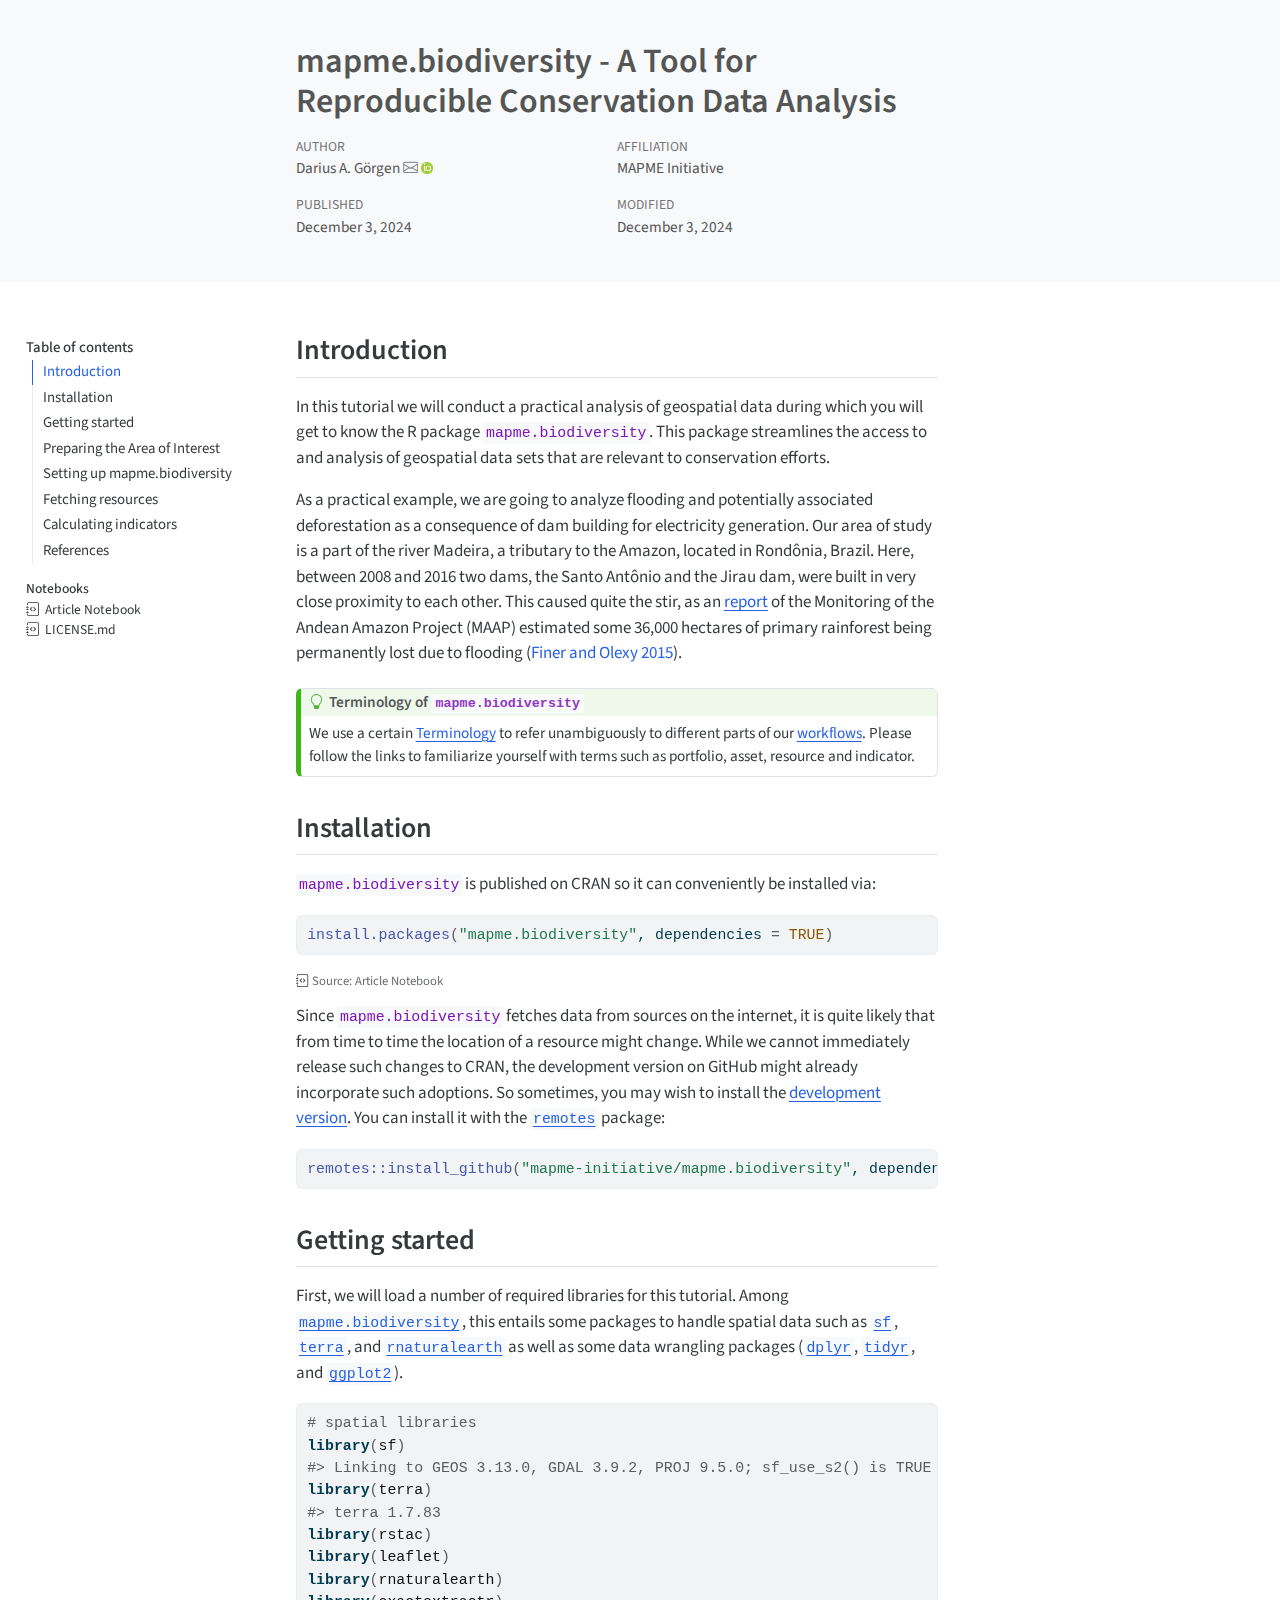
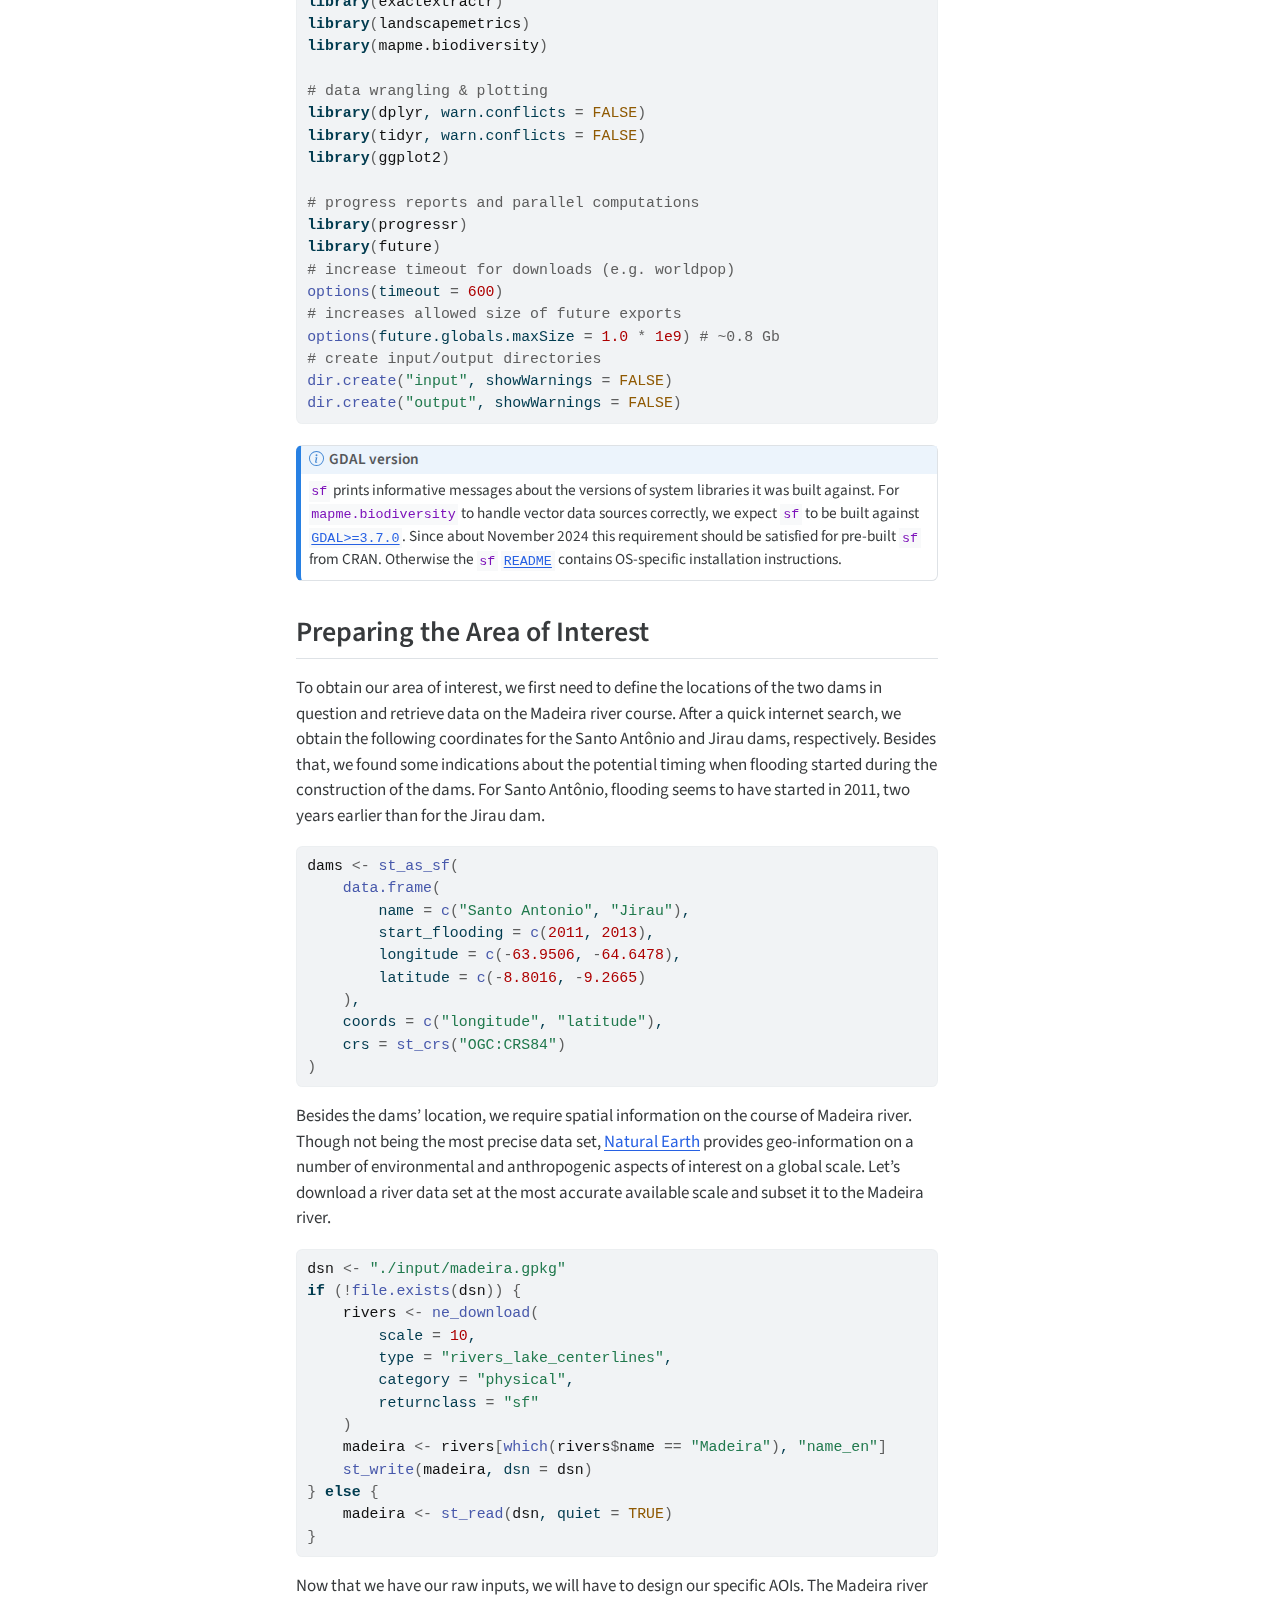
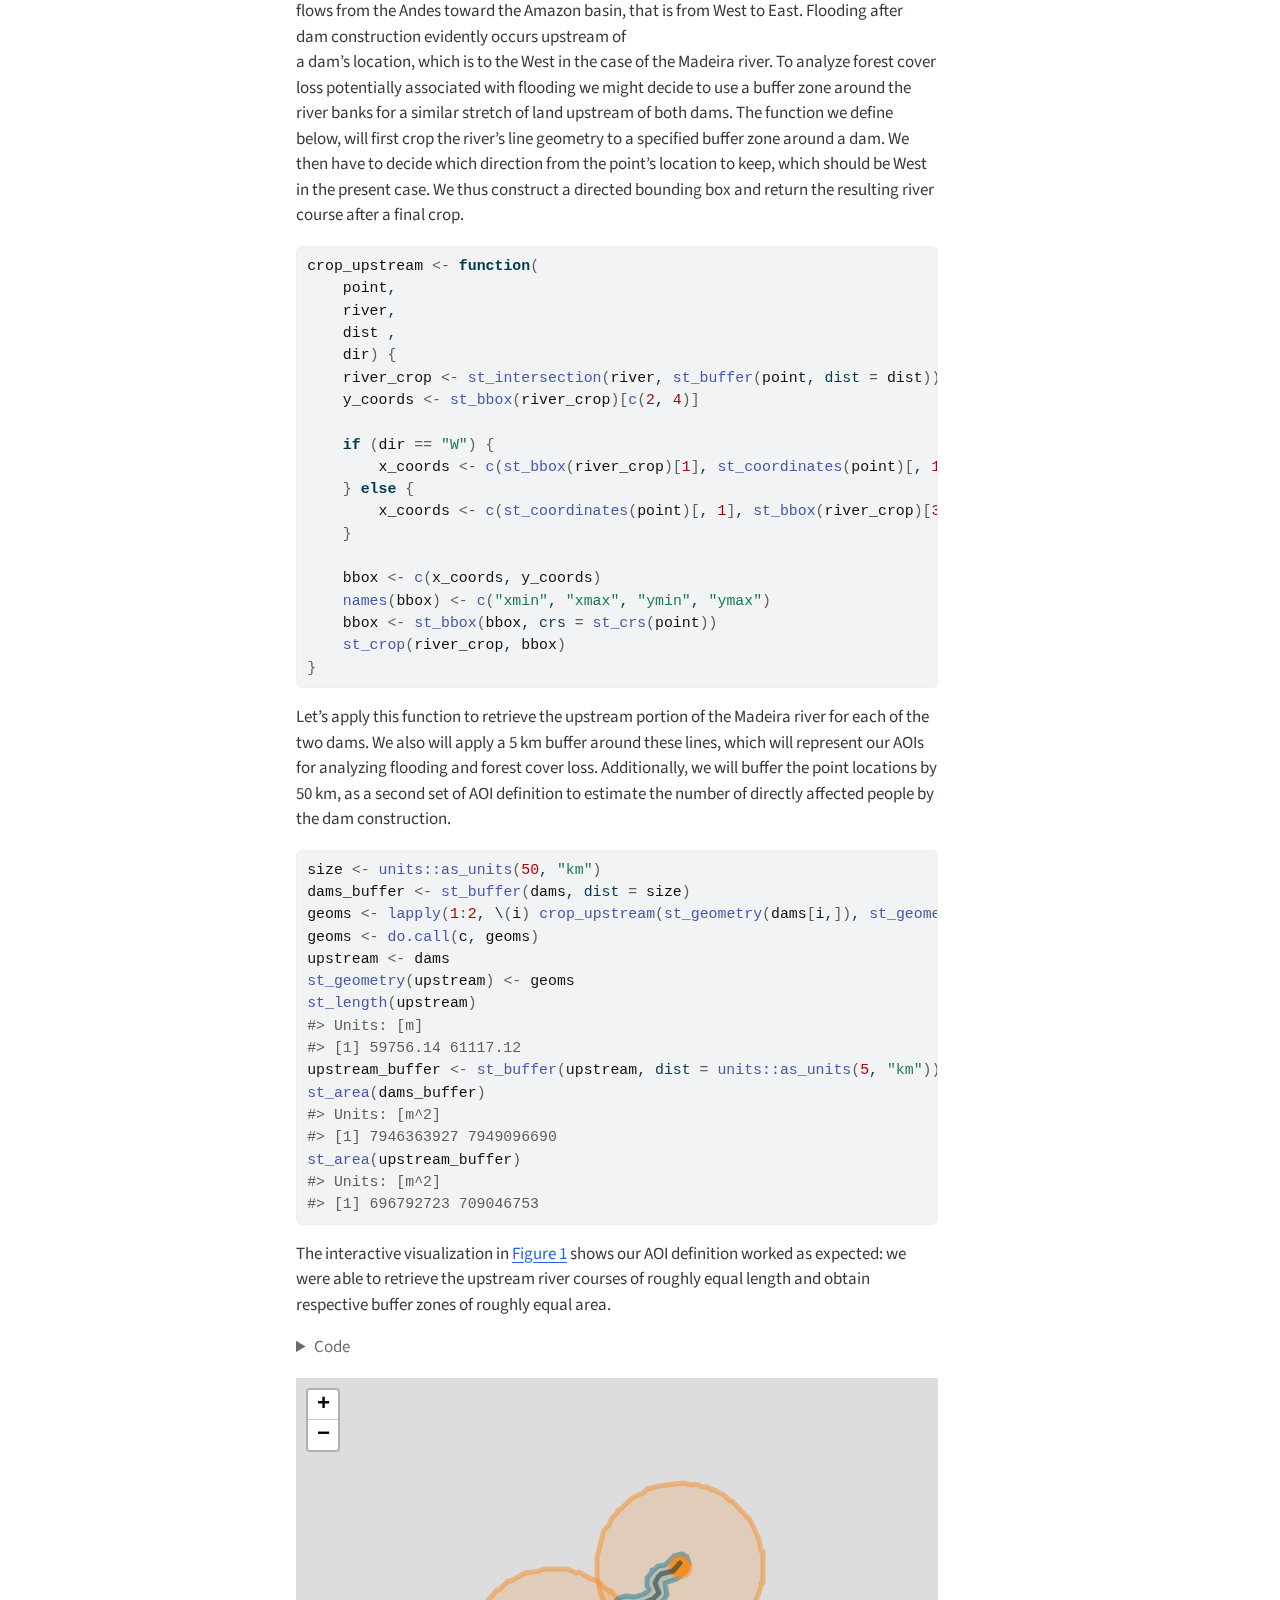
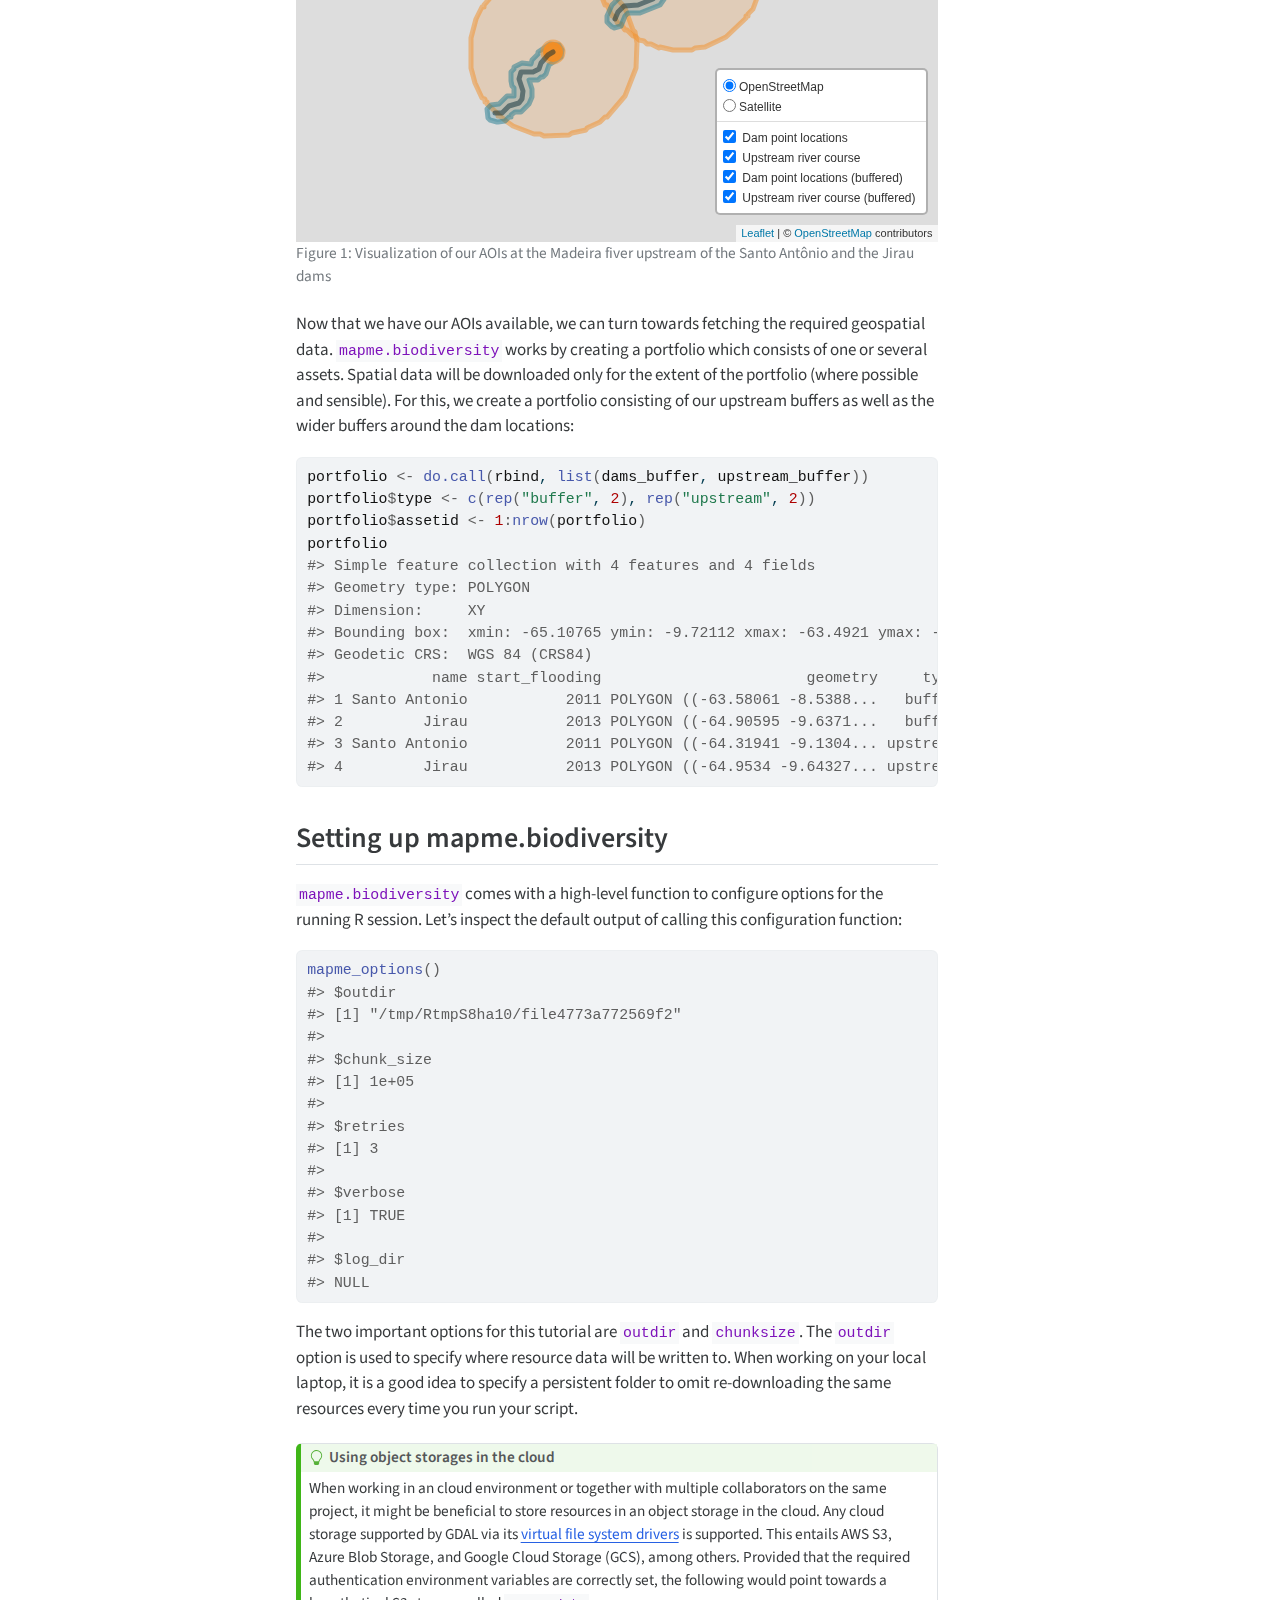
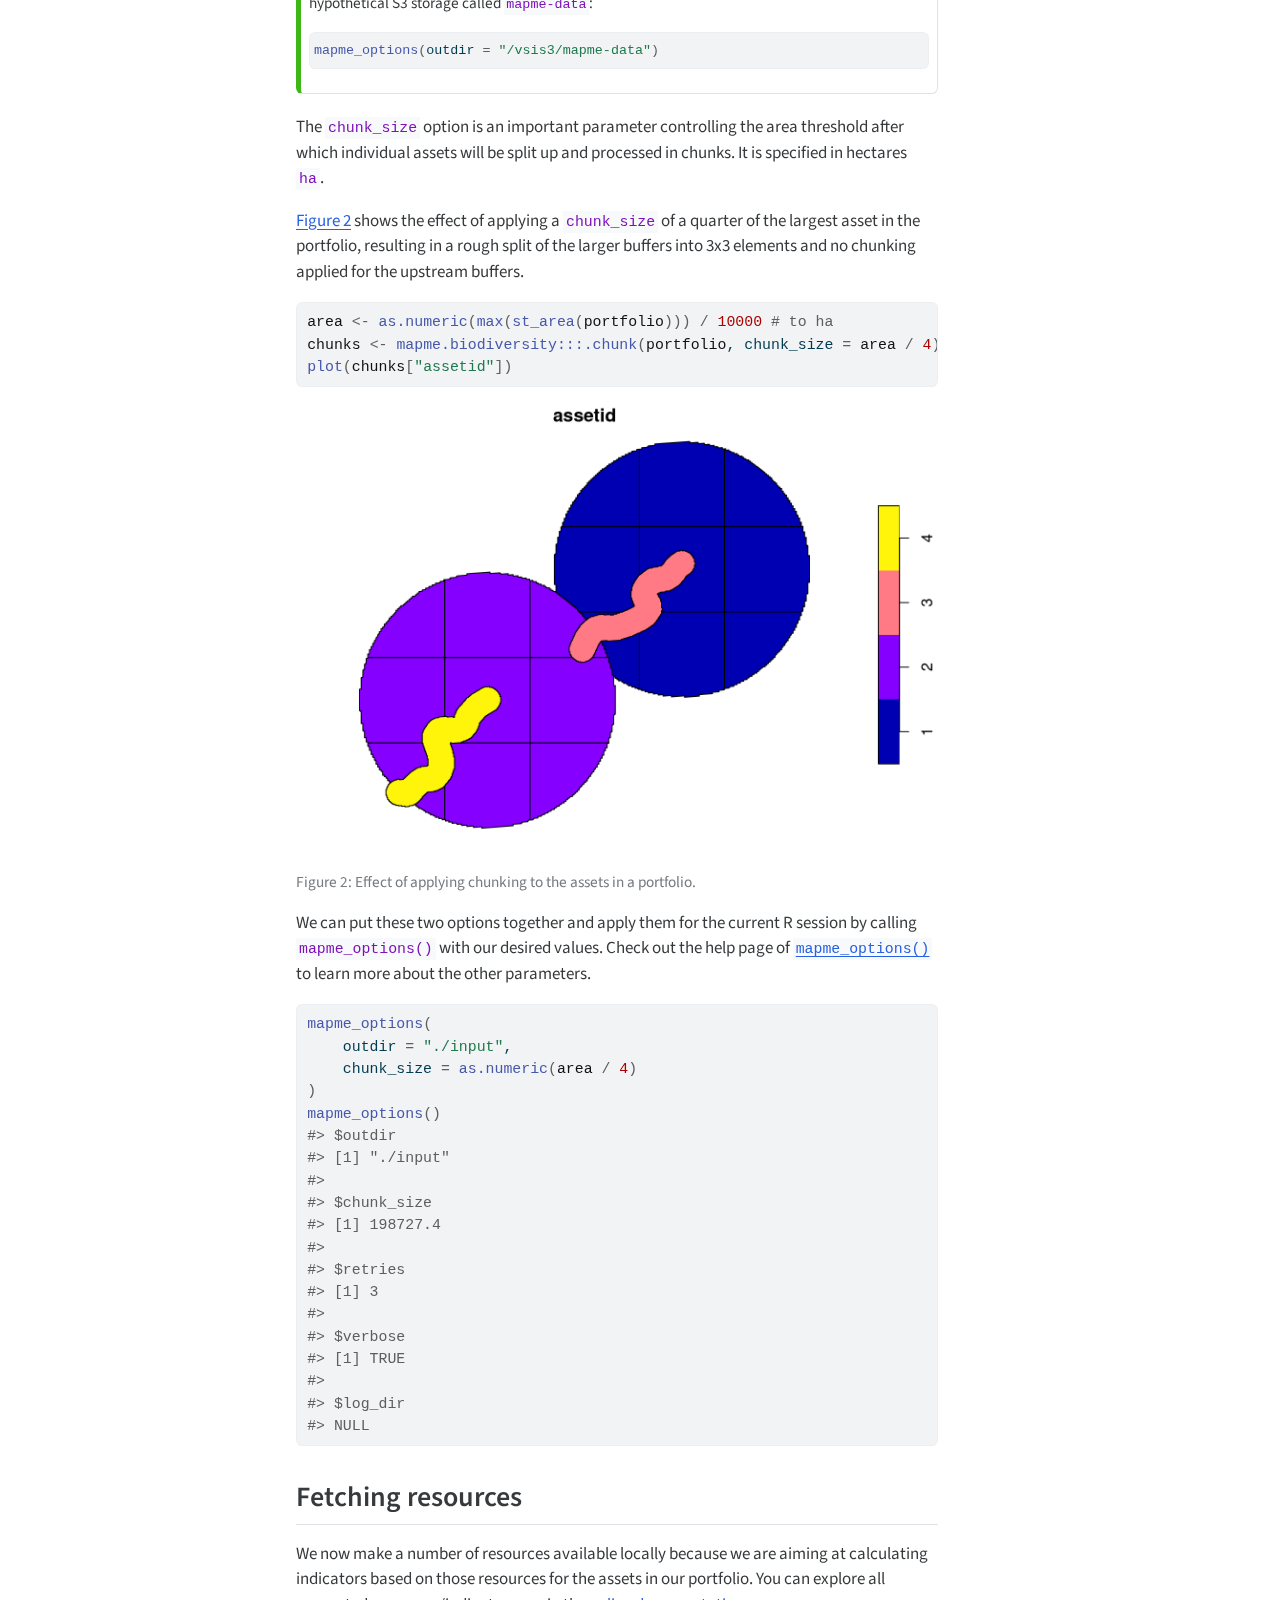
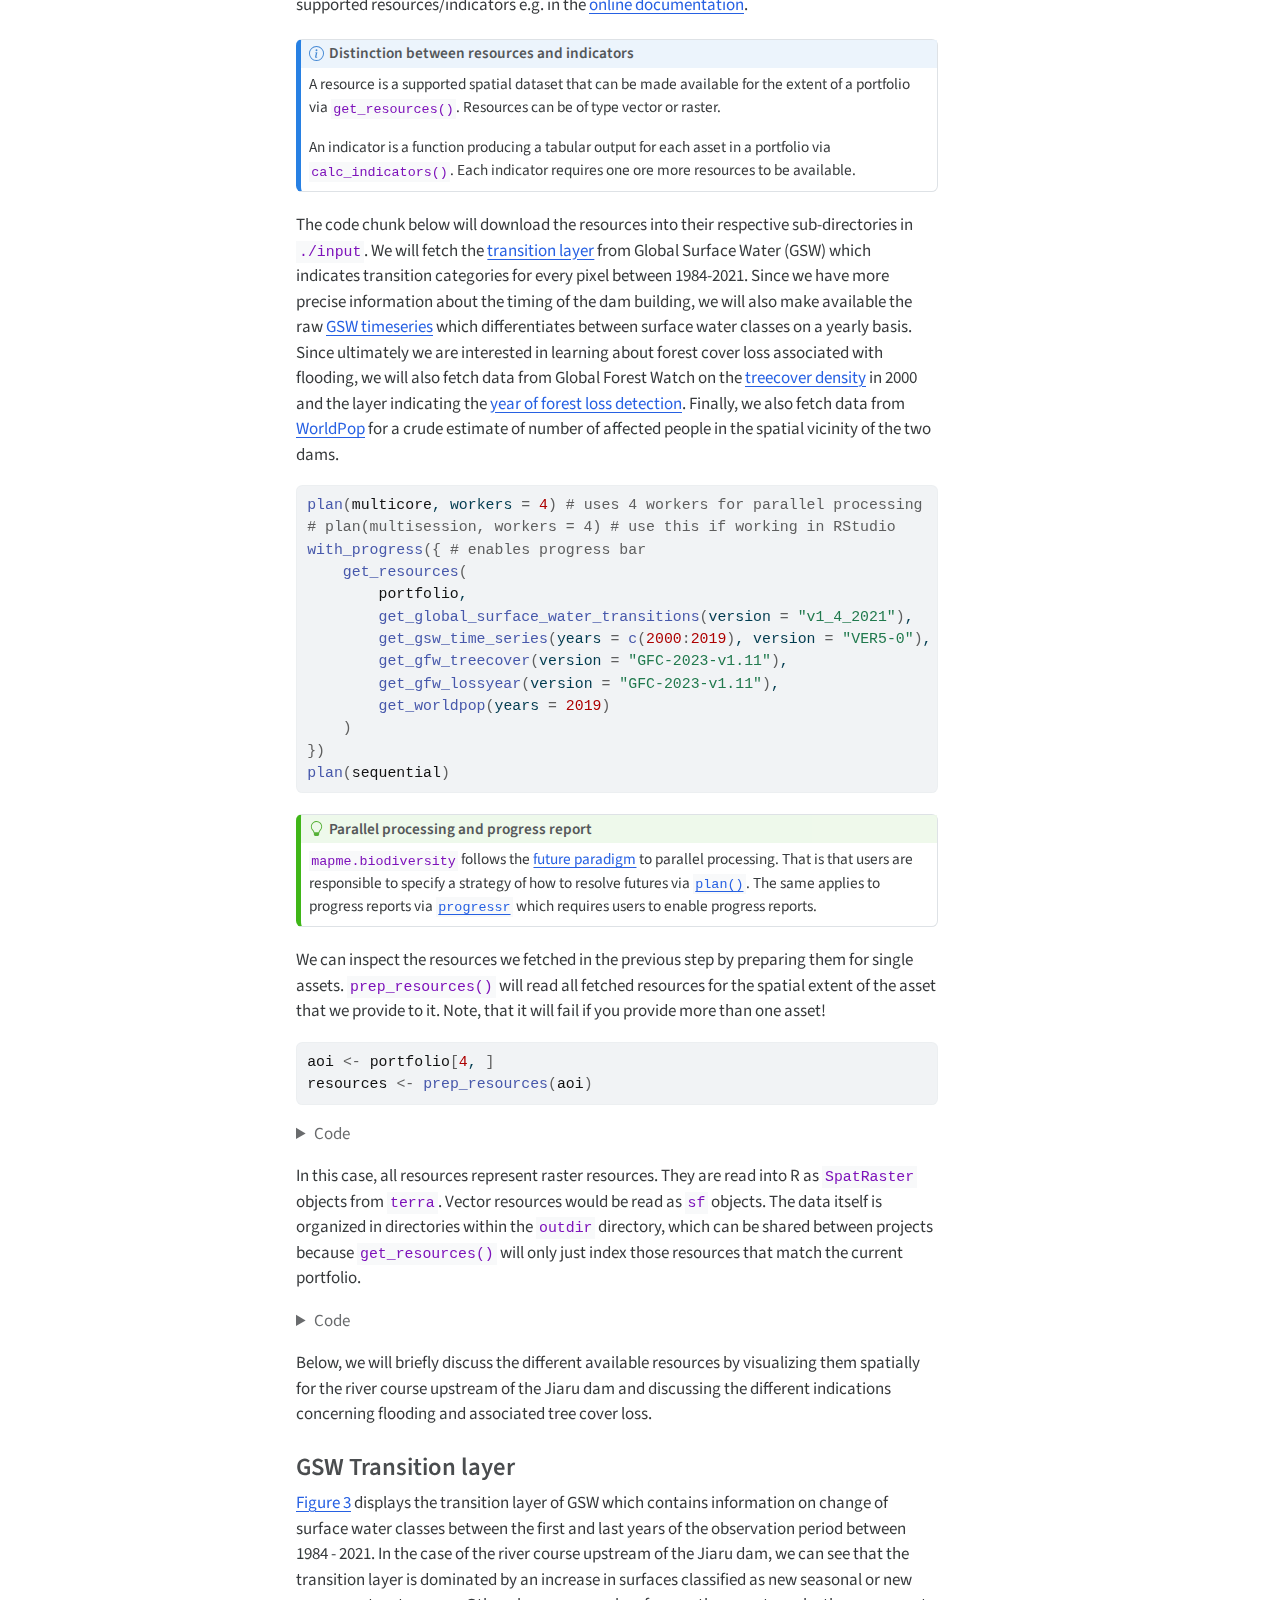
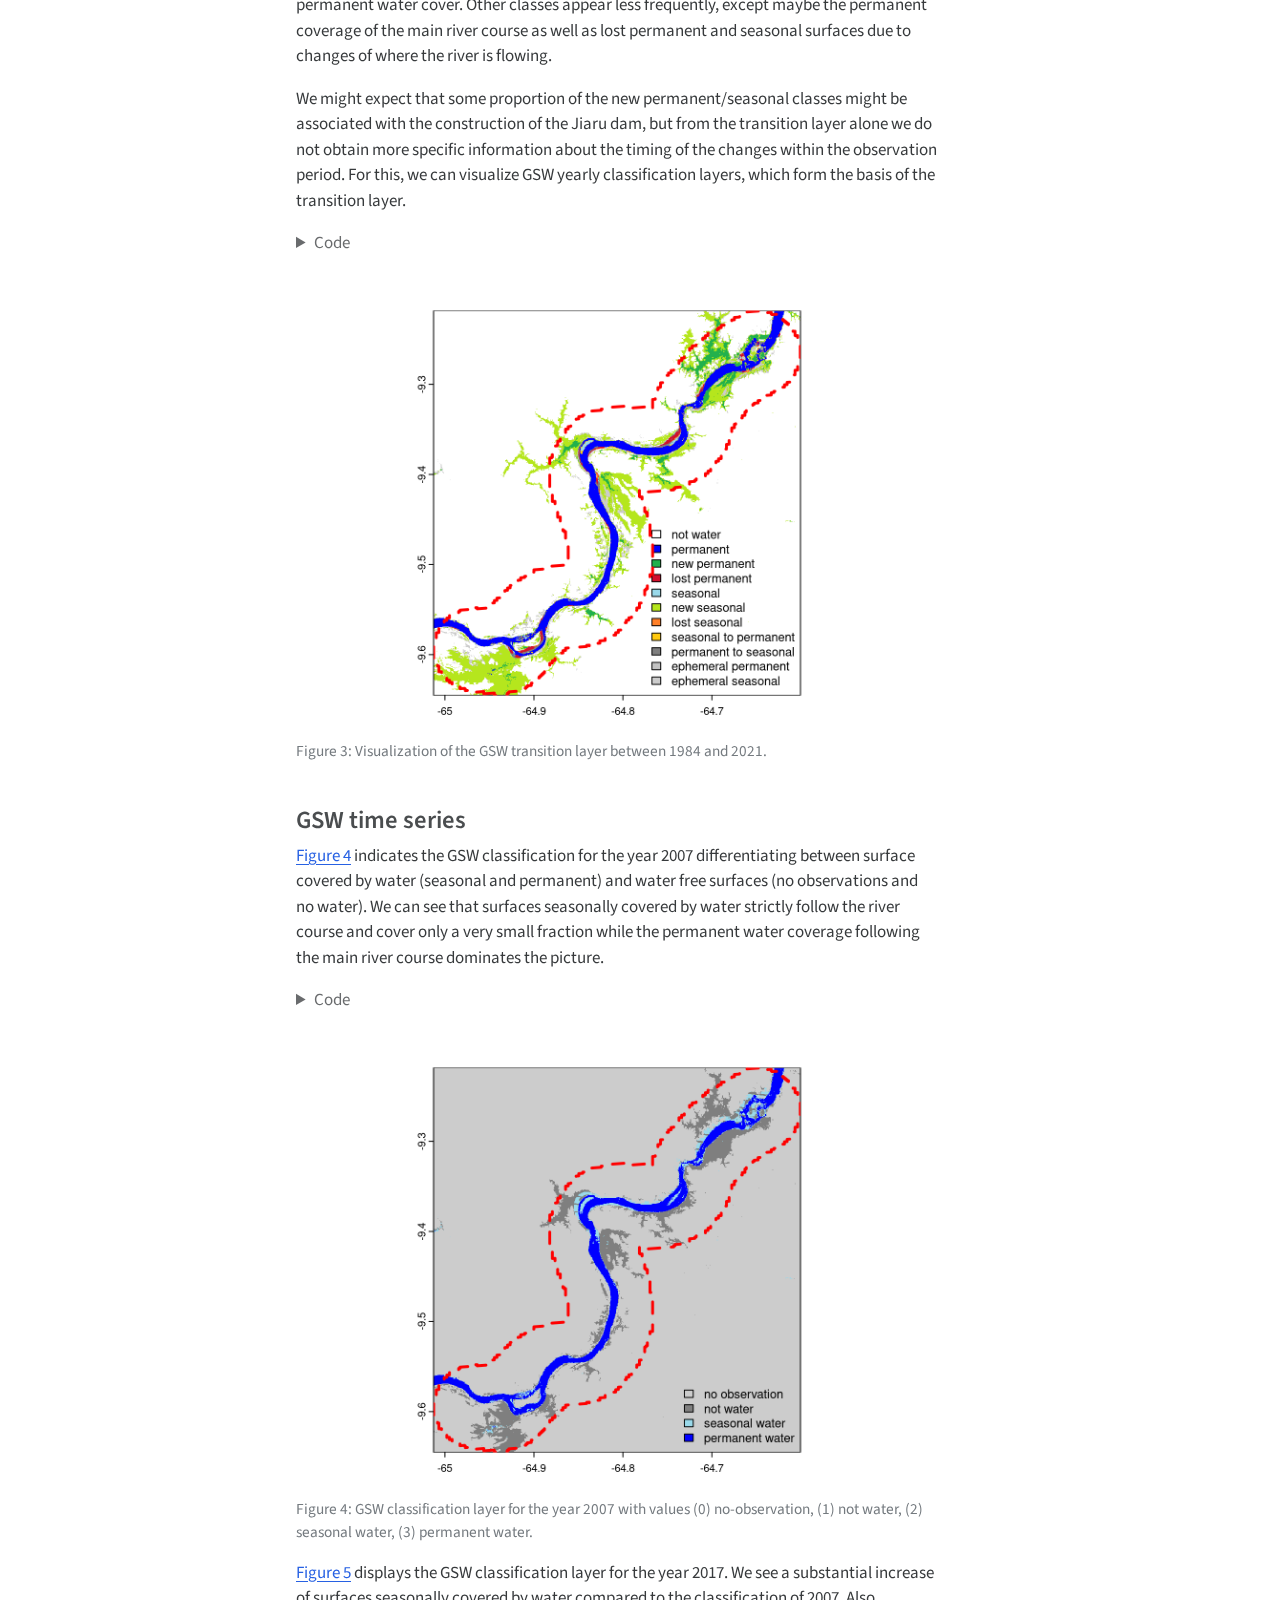
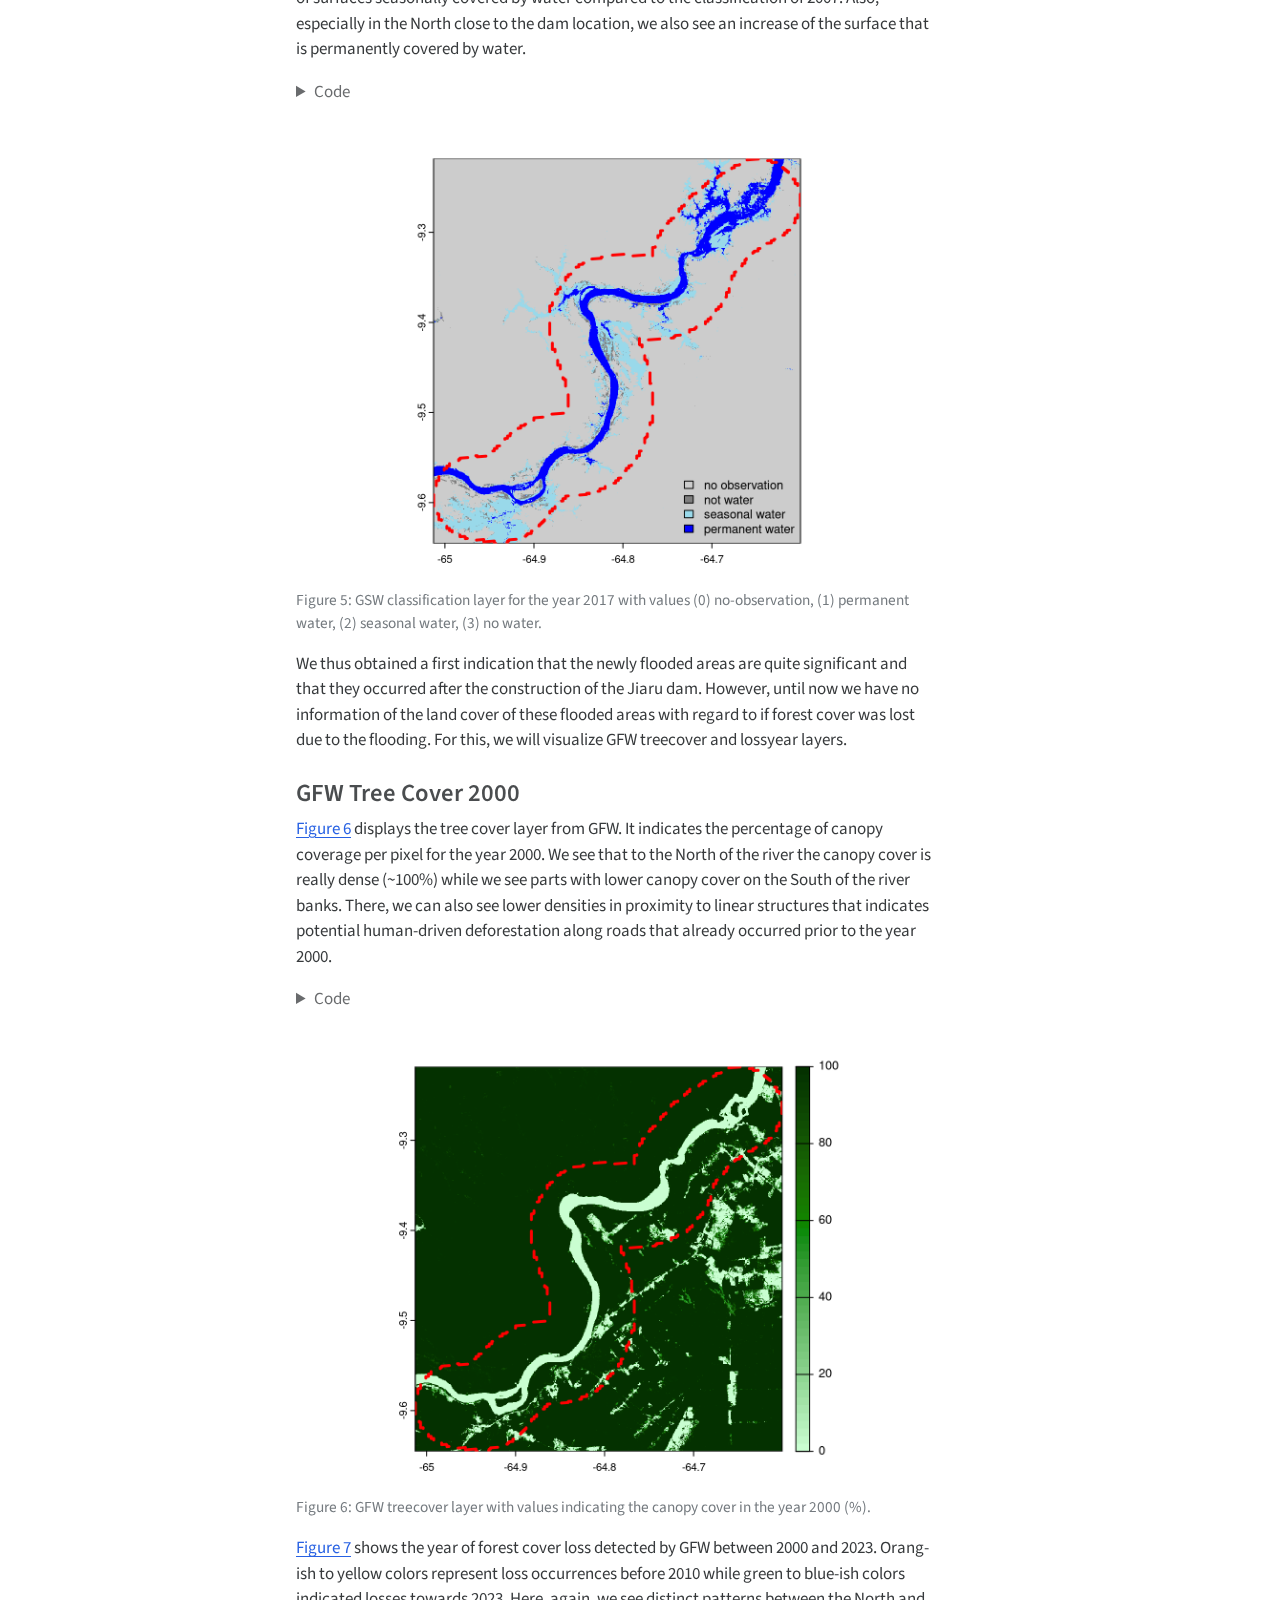
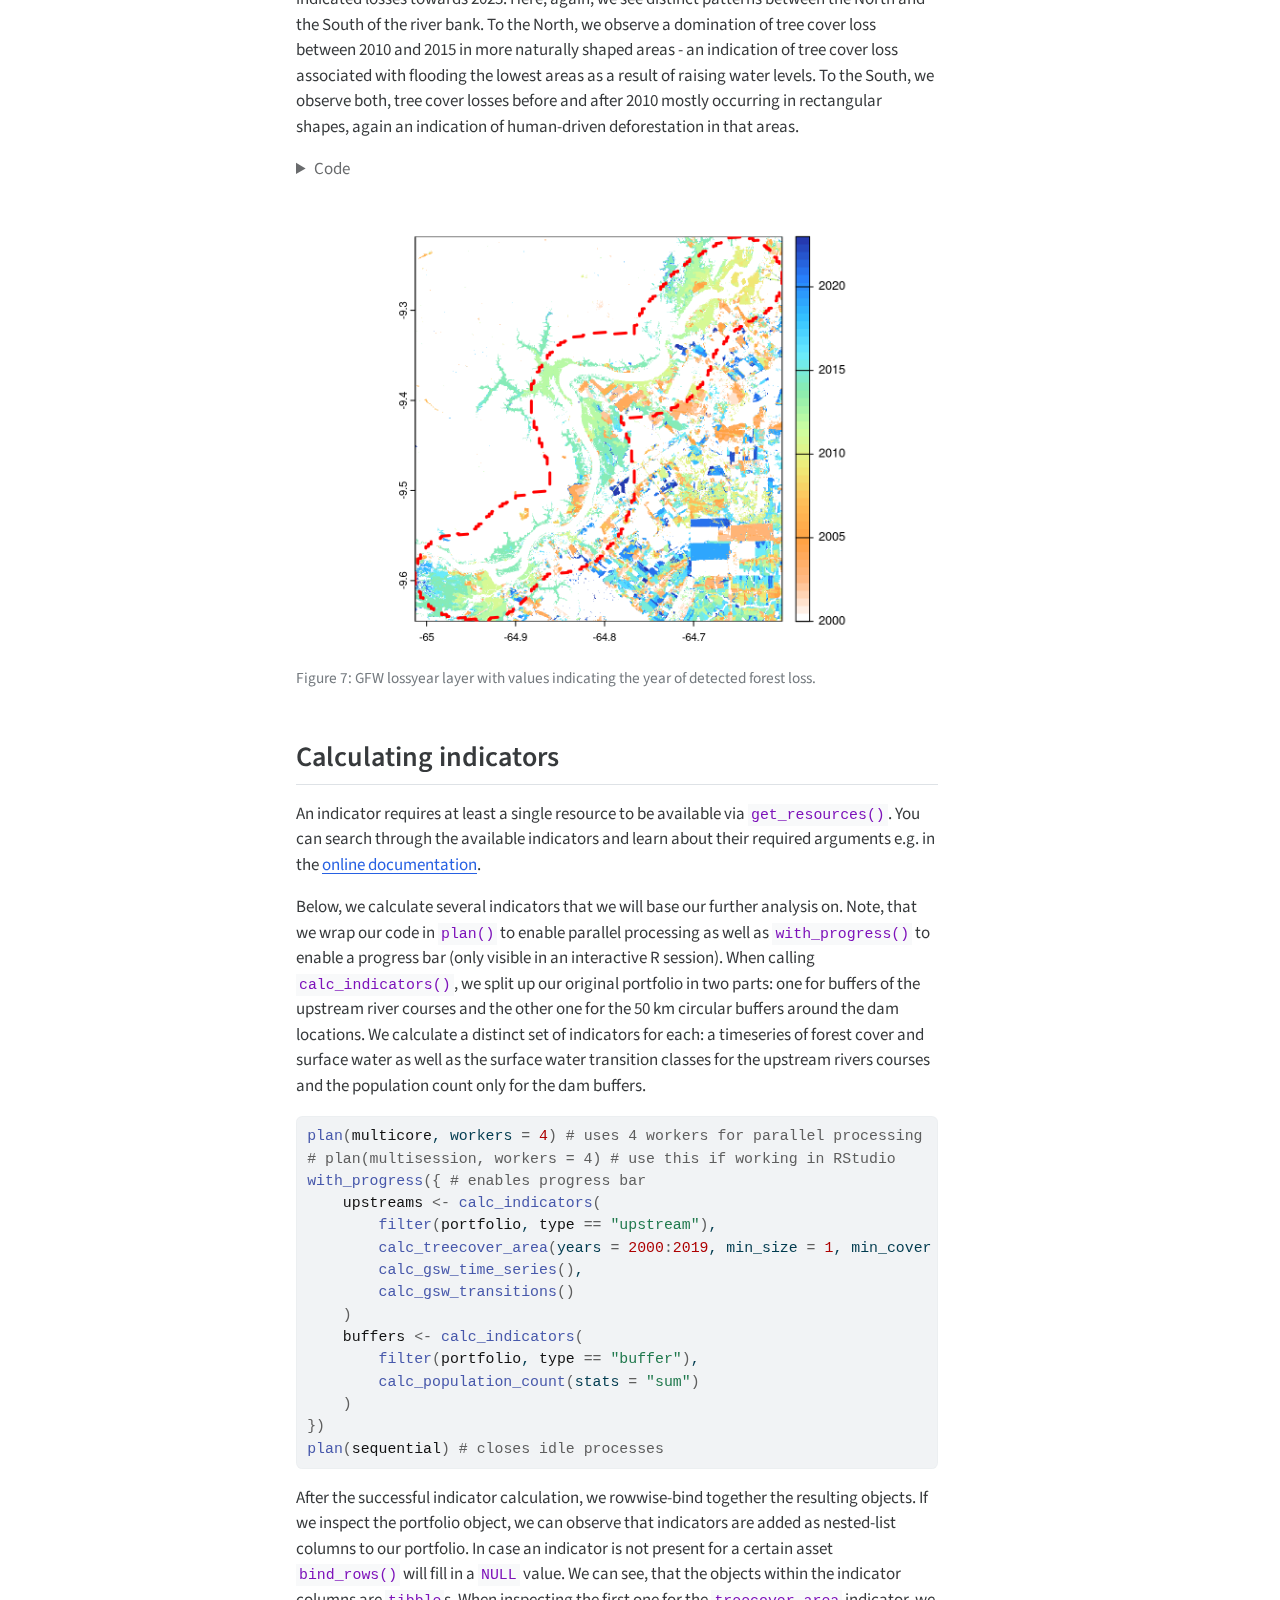
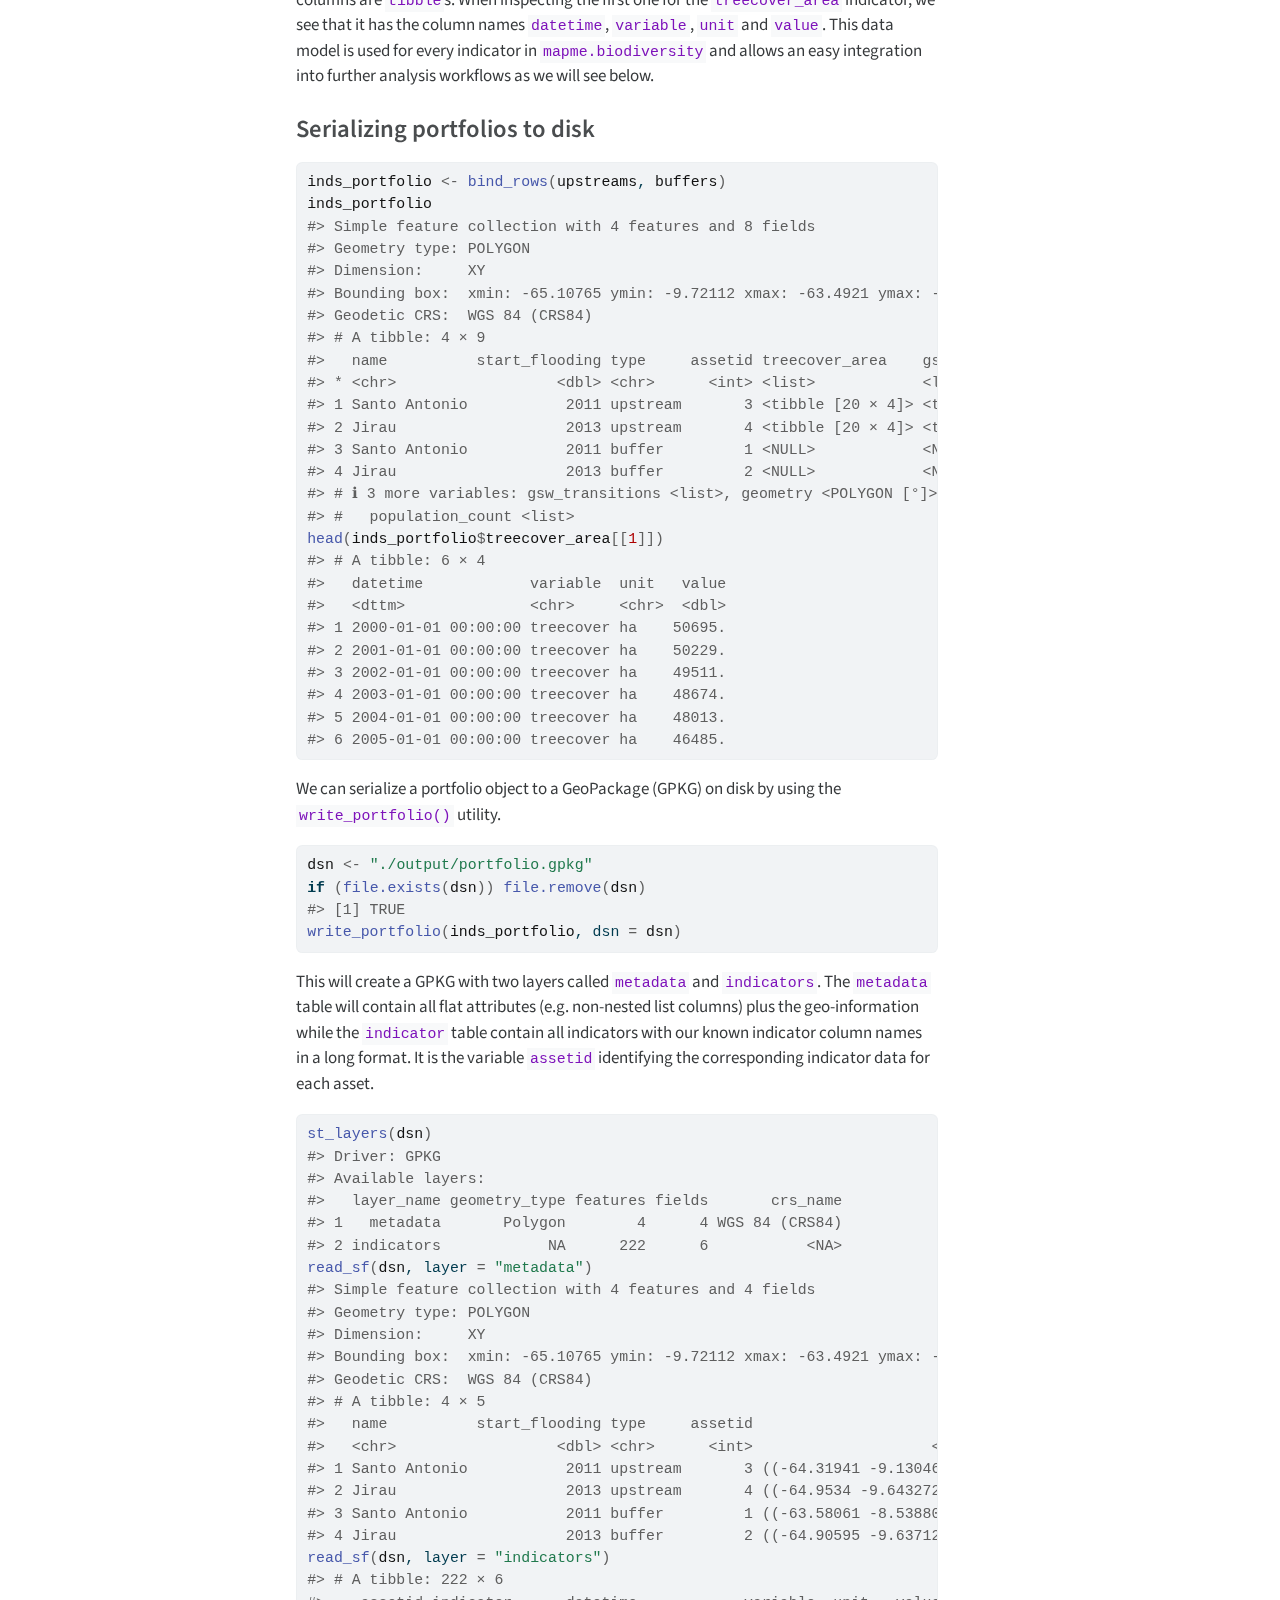
==== index.html @ d38cb55f "Built site for gh-pages" ====
<!DOCTYPE html>
<html xmlns="http://www.w3.org/1999/xhtml" lang="en" xml:lang="en"><head>
<meta http-equiv="Content-Type" content="text/html; charset=UTF-8">
<meta charset="utf-8">
<meta name="generator" content="quarto-1.5.57">
<meta name="viewport" content="width=device-width, initial-scale=1.0, user-scalable=yes">
<meta name="dcterms.date" content="2024-12-03">
<title>mapme.biodiversity - A Tool for Reproducible Conservation Data Analysis</title>
<style>
code{white-space: pre-wrap;}
span.smallcaps{font-variant: small-caps;}
div.columns{display: flex; gap: min(4vw, 1.5em);}
div.column{flex: auto; overflow-x: auto;}
div.hanging-indent{margin-left: 1.5em; text-indent: -1.5em;}
ul.task-list{list-style: none;}
ul.task-list li input[type="checkbox"] {
  width: 0.8em;
  margin: 0 0.8em 0.2em -1em; /* quarto-specific, see https://github.com/quarto-dev/quarto-cli/issues/4556 */ 
  vertical-align: middle;
}
/* CSS for syntax highlighting */
pre > code.sourceCode { white-space: pre; position: relative; }
pre > code.sourceCode > span { line-height: 1.25; }
pre > code.sourceCode > span:empty { height: 1.2em; }
.sourceCode { overflow: visible; }
code.sourceCode > span { color: inherit; text-decoration: inherit; }
div.sourceCode { margin: 1em 0; }
pre.sourceCode { margin: 0; }
@media screen {
div.sourceCode { overflow: auto; }
}
@media print {
pre > code.sourceCode { white-space: pre-wrap; }
pre > code.sourceCode > span { display: inline-block; text-indent: -5em; padding-left: 5em; }
}
pre.numberSource code
  { counter-reset: source-line 0; }
pre.numberSource code > span
  { position: relative; left: -4em; counter-increment: source-line; }
pre.numberSource code > span > a:first-child::before
  { content: counter(source-line);
    position: relative; left: -1em; text-align: right; vertical-align: baseline;
    border: none; display: inline-block;
    -webkit-touch-callout: none; -webkit-user-select: none;
    -khtml-user-select: none; -moz-user-select: none;
    -ms-user-select: none; user-select: none;
    padding: 0 4px; width: 4em;
  }
pre.numberSource { margin-left: 3em;  padding-left: 4px; }
div.sourceCode
  {   }
@media screen {
pre > code.sourceCode > span > a:first-child::before { text-decoration: underline; }
}
/* CSS for citations */
div.csl-bib-body { }
div.csl-entry {
  clear: both;
  margin-bottom: 0em;
}
.hanging-indent div.csl-entry {
  margin-left:2em;
  text-indent:-2em;
}
div.csl-left-margin {
  min-width:2em;
  float:left;
}
div.csl-right-inline {
  margin-left:2em;
  padding-left:1em;
}
div.csl-indent {
  margin-left: 2em;
}</style>

<script src="site_libs/clipboard/clipboard.min.js"></script>
<script src="site_libs/quarto-html/quarto.js"></script>
<script src="site_libs/quarto-html/popper.min.js"></script>
<script src="site_libs/quarto-html/tippy.umd.min.js"></script>
<script src="site_libs/quarto-html/anchor.min.js"></script>
<link href="site_libs/quarto-html/tippy.css" rel="stylesheet">
<link href="site_libs/quarto-html/quarto-syntax-highlighting.css" rel="stylesheet" id="quarto-text-highlighting-styles">
<script src="site_libs/bootstrap/bootstrap.min.js"></script>
<link href="site_libs/bootstrap/bootstrap-icons.css" rel="stylesheet">
<link href="site_libs/bootstrap/bootstrap.min.css" rel="stylesheet" id="quarto-bootstrap" data-mode="light">
<script src="site_libs/quarto-contrib/glightbox/glightbox.min.js"></script>
<link href="site_libs/quarto-contrib/glightbox/glightbox.min.css" rel="stylesheet">
<link href="site_libs/quarto-contrib/glightbox/lightbox.css" rel="stylesheet"><script async="" src="https://hypothes.is/embed.js"></script><script>
  window.document.addEventListener("DOMContentLoaded", function (_event) {
    document.body.classList.add('hypothesis-enabled');
  });
</script><link href="site_libs/htmltools-fill-0.5.8.1/fill.css" rel="stylesheet">
<script src="site_libs/htmlwidgets-1.6.4/htmlwidgets.js"></script><script src="site_libs/jquery-3.6.0/jquery-3.6.0.min.js"></script><link href="site_libs/leaflet-1.3.1/leaflet.css" rel="stylesheet">
<script src="site_libs/leaflet-1.3.1/leaflet.js"></script><link href="site_libs/leafletfix-1.0.0/leafletfix.css" rel="stylesheet">
<script src="site_libs/proj4-2.6.2/proj4.min.js"></script><script src="site_libs/Proj4Leaflet-1.0.1/proj4leaflet.js"></script><link href="site_libs/rstudio_leaflet-1.3.1/rstudio_leaflet.css" rel="stylesheet">
<script src="site_libs/leaflet-binding-2.2.2/leaflet.js"></script><script src="site_libs/leaflet-providers-2.0.0/leaflet-providers_2.0.0.js"></script><script src="site_libs/leaflet-providers-plugin-2.2.2/leaflet-providers-plugin.js"></script><link rel="stylesheet" href="styles.css">
<meta name="citation_title" content="mapme.biodiversity - A Tool for Reproducible Conservation Data Analysis">
<meta name="citation_author" content="Darius A. Görgen">
<meta name="citation_publication_date" content="2024-12-03">
<meta name="citation_cover_date" content="2024-12-03">
<meta name="citation_year" content="2024">
<meta name="citation_online_date" content="2024-12-03">
<meta name="citation_language" content="en">
<meta name="citation_reference" content="citation_title=User Manual for the World Database on Protected Areas and world database on other effective area- based conservation measures: 1.6;,citation_author=undefined UNEP-WCMC;,citation_publication_date=2019;,citation_cover_date=2019;,citation_year=2019;">
<meta name="citation_reference" content="citation_title=New dams on the madeira river (brazil) cause forest flooding;,citation_author=M. Finer;,citation_author=T. Olexy;,citation_publication_date=2015;,citation_cover_date=2015;,citation_year=2015;">
</head>
<body>

<header id="title-block-header" class="quarto-title-block default toc-left page-columns page-full"><div class="quarto-title-banner page-columns page-full">
    <div class="quarto-title column-body">
      <h1 class="title">mapme.biodiversity - A Tool for Reproducible Conservation Data Analysis</h1>
          </div>

    
    <div class="quarto-title-meta-container">
      <div class="quarto-title-meta-column-start">
            <div class="quarto-title-meta-author">
          <div class="quarto-title-meta-heading">Author</div>
          <div class="quarto-title-meta-heading">Affiliation</div>
          
                <div class="quarto-title-meta-contents">
            <p class="author">Darius A. Görgen <a href="mailto:info@dariusgoergen.com" class="quarto-title-author-email"><i class="bi bi-envelope"></i></a> <a href="https://orcid.org/0009-0008-5503-7704" class="quarto-title-author-orcid"> <img src="[data-uri]"></a></p>
          </div>
                <div class="quarto-title-meta-contents">
                    <p class="affiliation">
                        MAPME Initiative
                      </p>
                  </div>
                    </div>
        
        <div class="quarto-title-meta">

                      
                <div>
            <div class="quarto-title-meta-heading">Published</div>
            <div class="quarto-title-meta-contents">
              <p class="date">December 3, 2024</p>
            </div>
          </div>
          
                <div>
            <div class="quarto-title-meta-heading">Modified</div>
            <div class="quarto-title-meta-contents">
              <p class="date-modified">December 3, 2024</p>
            </div>
          </div>
                
              </div>
      </div>
      <div class="quarto-title-meta-column-end quarto-other-formats-target">
      </div>
    </div>



    <div class="quarto-other-links-text-target">
    </div>  </div>
</header><div id="quarto-content" class="page-columns page-rows-contents page-layout-article toc-left">
<div id="quarto-sidebar-toc-left" class="sidebar toc-left">
  <nav id="TOC" role="doc-toc" class="toc-active"><h2 id="toc-title">Table of contents</h2>
   
  <ul>
<li><a href="#introduction" id="toc-introduction" class="nav-link active" data-scroll-target="#introduction">Introduction</a></li>
  <li><a href="#installation" id="toc-installation" class="nav-link" data-scroll-target="#installation">Installation</a></li>
  <li><a href="#getting-started" id="toc-getting-started" class="nav-link" data-scroll-target="#getting-started">Getting started</a></li>
  <li><a href="#preparing-the-area-of-interest" id="toc-preparing-the-area-of-interest" class="nav-link" data-scroll-target="#preparing-the-area-of-interest">Preparing the Area of Interest</a></li>
  <li><a href="#setting-up-mapme.biodiversity" id="toc-setting-up-mapme.biodiversity" class="nav-link" data-scroll-target="#setting-up-mapme.biodiversity">Setting up mapme.biodiversity</a></li>
  <li>
<a href="#fetching-resources" id="toc-fetching-resources" class="nav-link" data-scroll-target="#fetching-resources">Fetching resources</a>
  <ul class="collapse">
<li><a href="#gsw-transition-layer" id="toc-gsw-transition-layer" class="nav-link" data-scroll-target="#gsw-transition-layer">GSW Transition layer</a></li>
  <li><a href="#gsw-time-series" id="toc-gsw-time-series" class="nav-link" data-scroll-target="#gsw-time-series">GSW time series</a></li>
  <li><a href="#gfw-tree-cover-2000" id="toc-gfw-tree-cover-2000" class="nav-link" data-scroll-target="#gfw-tree-cover-2000">GFW Tree Cover 2000</a></li>
  </ul>
</li>
  <li>
<a href="#calculating-indicators" id="toc-calculating-indicators" class="nav-link" data-scroll-target="#calculating-indicators">Calculating indicators</a>
  <ul class="collapse">
<li><a href="#serializing-portfolios-to-disk" id="toc-serializing-portfolios-to-disk" class="nav-link" data-scroll-target="#serializing-portfolios-to-disk">Serializing portfolios to disk</a></li>
  <li><a href="#downstream-analysis-of-indicator-data" id="toc-downstream-analysis-of-indicator-data" class="nav-link" data-scroll-target="#downstream-analysis-of-indicator-data">Downstream analysis of indicator data</a></li>
  </ul>
</li>
  <li><a href="#references" id="toc-references" class="nav-link" data-scroll-target="#references">References</a></li>
  </ul><div class="quarto-alternate-notebooks"><h2>Notebooks</h2><ul><li><a href="index-preview.html"><i class="bi bi-journal-code"></i>Article Notebook</a></li><li><a href="LICENSE-preview.html"><i class="bi bi-journal-code"></i>LICENSE.md</a></li></ul></div></nav>
</div>
<div id="quarto-margin-sidebar" class="sidebar margin-sidebar zindex-bottom">
</div>
<main class="content quarto-banner-title-block" id="quarto-document-content"><section id="introduction" class="level2"><h2 class="anchored" data-anchor-id="introduction">Introduction</h2>
<p>In this tutorial we will conduct a practical analysis of geospatial data during which you will get to know the R package <code>mapme.biodiversity</code>. This package streamlines the access to and analysis of geospatial data sets that are relevant to conservation efforts.</p>
<p>As a practical example, we are going to analyze flooding and potentially associated deforestation as a consequence of dam building for electricity generation. Our area of study is a part of the river Madeira, a tributary to the Amazon, located in Rondônia, Brazil. Here, between 2008 and 2016 two dams, the Santo Antônio and the Jirau dam, were built in very close proximity to each other. This caused quite the stir, as an <a href="https://www.maapprogram.org/madeira/">report</a> of the Monitoring of the Andean Amazon Project (MAAP) estimated some 36,000 hectares of primary rainforest being permanently lost due to flooding <span class="citation" data-cites="finer2015">(<a href="#ref-finer2015" role="doc-biblioref">Finer and Olexy 2015</a>)</span>.</p>
<div class="callout callout-style-default callout-tip callout-titled">
<div class="callout-header d-flex align-content-center">
<div class="callout-icon-container">
<i class="callout-icon"></i>
</div>
<div class="callout-title-container flex-fill">
Terminology of <code>mapme.biodiversity</code>
</div>
</div>
<div class="callout-body-container callout-body">
<p>We use a certain <a href="https://mapme-initiative.github.io/mapme.biodiversity/dev/articles/terminology.html">Terminology</a> to refer unambiguously to different parts of our <a href="https://mapme-initiative.github.io/mapme.biodiversity/dev/articles/workflow.html">workflows</a>. Please follow the links to familiarize yourself with terms such as portfolio, asset, resource and indicator.</p>
</div>
</div>
</section><section id="installation" class="level2"><h2 class="anchored" data-anchor-id="installation">Installation</h2>
<p><code>mapme.biodiversity</code> is published on CRAN so it can conveniently be installed via:</p>
<div class="cell">
<div class="sourceCode" id="cb1"><pre class="downlit sourceCode r code-with-copy"><code class="sourceCode R"><span><span class="fu"><a href="https://rdrr.io/r/utils/install.packages.html">install.packages</a></span><span class="op">(</span><span class="st">"mapme.biodiversity"</span>, dependencies <span class="op">=</span> <span class="cn">TRUE</span><span class="op">)</span></span></code><button title="Copy to Clipboard" class="code-copy-button"><i class="bi"></i></button></pre></div>
<a class="quarto-notebook-link" id="nblink-1" href="index-preview.html">Source: Article Notebook</a></div>
<p>Since <code>mapme.biodiversity</code> fetches data from sources on the internet, it is quite likely that from time to time the location of a resource might change. While we cannot immediately release such changes to CRAN, the development version on GitHub might already incorporate such adoptions. So sometimes, you may wish to install the <a href="https://github.com/mapme-initiative/mapme.biodiversity">development version</a>. You can install it with the <a href="https://cran.r-project.org/package=remotes"><code>remotes</code></a> package:</p>
<div class="cell">
<div class="sourceCode" id="cb2"><pre class="downlit sourceCode r code-with-copy"><code class="sourceCode R"><span><span class="fu">remotes</span><span class="fu">::</span><span class="fu"><a href="https://remotes.r-lib.org/reference/install_github.html">install_github</a></span><span class="op">(</span><span class="st">"mapme-initiative/mapme.biodiversity"</span>, dependencies <span class="op">=</span> <span class="cn">TRUE</span><span class="op">)</span></span></code><button title="Copy to Clipboard" class="code-copy-button"><i class="bi"></i></button></pre></div>
</div>
</section><section id="getting-started" class="level2"><h2 class="anchored" data-anchor-id="getting-started">Getting started</h2>
<p>First, we will load a number of required libraries for this tutorial. Among <a href="https://CRAN.R-project.org/package=mapme.biodiversity"><code>mapme.biodiversity</code></a>, this entails some packages to handle spatial data such as <a href="https://CRAN.R-project.org/package=sf"><code>sf</code></a>, <a href="https://CRAN.R-project.org/package=terra"><code>terra</code></a>, and <a href="https://CRAN.R-project.org/package=exactextractr"><code>rnaturalearth</code></a> as well as some data wrangling packages (<a href="https://CRAN.R-project.org/package=dplyr"><code>dplyr</code></a>, <a href="https://CRAN.R-project.org/package=tidyr"><code>tidyr</code></a>, and <a href="https://CRAN.R-project.org/package=ggplot2"><code>ggplot2</code></a>).</p>
<div class="cell">
<div class="sourceCode" id="cb3"><pre class="downlit sourceCode r code-with-copy"><code class="sourceCode R"><span><span class="co"># spatial libraries</span></span>
<span><span class="kw"><a href="https://rdrr.io/r/base/library.html">library</a></span><span class="op">(</span><span class="va"><a href="https://r-spatial.github.io/sf/">sf</a></span><span class="op">)</span></span>
<span><span class="co">#&gt; Linking to GEOS 3.13.0, GDAL 3.9.2, PROJ 9.5.0; sf_use_s2() is TRUE</span></span>
<span><span class="kw"><a href="https://rdrr.io/r/base/library.html">library</a></span><span class="op">(</span><span class="va"><a href="https://rspatial.org/">terra</a></span><span class="op">)</span></span>
<span><span class="co">#&gt; terra 1.7.83</span></span>
<span><span class="kw"><a href="https://rdrr.io/r/base/library.html">library</a></span><span class="op">(</span><span class="va"><a href="https://brazil-data-cube.github.io/rstac/">rstac</a></span><span class="op">)</span></span>
<span><span class="kw"><a href="https://rdrr.io/r/base/library.html">library</a></span><span class="op">(</span><span class="va"><a href="https://rstudio.github.io/leaflet/">leaflet</a></span><span class="op">)</span></span>
<span><span class="kw"><a href="https://rdrr.io/r/base/library.html">library</a></span><span class="op">(</span><span class="va"><a href="https://docs.ropensci.org/rnaturalearth/">rnaturalearth</a></span><span class="op">)</span></span>
<span><span class="kw"><a href="https://rdrr.io/r/base/library.html">library</a></span><span class="op">(</span><span class="va"><a href="https://isciences.gitlab.io/exactextractr/">exactextractr</a></span><span class="op">)</span></span>
<span><span class="kw"><a href="https://rdrr.io/r/base/library.html">library</a></span><span class="op">(</span><span class="va"><a href="https://r-spatialecology.github.io/landscapemetrics/">landscapemetrics</a></span><span class="op">)</span></span>
<span><span class="kw"><a href="https://rdrr.io/r/base/library.html">library</a></span><span class="op">(</span><span class="va"><a href="https://mapme-initiative.github.io/mapme.biodiversity/">mapme.biodiversity</a></span><span class="op">)</span></span>
<span></span>
<span><span class="co"># data wrangling &amp; plotting</span></span>
<span><span class="kw"><a href="https://rdrr.io/r/base/library.html">library</a></span><span class="op">(</span><span class="va"><a href="https://dplyr.tidyverse.org">dplyr</a></span>, warn.conflicts <span class="op">=</span> <span class="cn">FALSE</span><span class="op">)</span></span>
<span><span class="kw"><a href="https://rdrr.io/r/base/library.html">library</a></span><span class="op">(</span><span class="va"><a href="https://tidyr.tidyverse.org">tidyr</a></span>, warn.conflicts <span class="op">=</span> <span class="cn">FALSE</span><span class="op">)</span></span>
<span><span class="kw"><a href="https://rdrr.io/r/base/library.html">library</a></span><span class="op">(</span><span class="va"><a href="https://ggplot2.tidyverse.org">ggplot2</a></span><span class="op">)</span></span>
<span></span>
<span><span class="co"># progress reports and parallel computations</span></span>
<span><span class="kw"><a href="https://rdrr.io/r/base/library.html">library</a></span><span class="op">(</span><span class="va"><a href="https://progressr.futureverse.org">progressr</a></span><span class="op">)</span></span>
<span><span class="kw"><a href="https://rdrr.io/r/base/library.html">library</a></span><span class="op">(</span><span class="va"><a href="https://future.futureverse.org">future</a></span><span class="op">)</span></span>
<span><span class="co"># increase timeout for downloads (e.g. worldpop)</span></span>
<span><span class="fu"><a href="https://rdrr.io/r/base/options.html">options</a></span><span class="op">(</span>timeout <span class="op">=</span> <span class="fl">600</span><span class="op">)</span></span>
<span><span class="co"># increases allowed size of future exports</span></span>
<span><span class="fu"><a href="https://rdrr.io/r/base/options.html">options</a></span><span class="op">(</span>future.globals.maxSize <span class="op">=</span> <span class="fl">1.0</span> <span class="op">*</span> <span class="fl">1e9</span><span class="op">)</span> <span class="co"># ~0.8 Gb</span></span>
<span><span class="co"># create input/output directories</span></span>
<span><span class="fu"><a href="https://rdrr.io/r/base/files2.html">dir.create</a></span><span class="op">(</span><span class="st">"input"</span>, showWarnings <span class="op">=</span> <span class="cn">FALSE</span><span class="op">)</span></span>
<span><span class="fu"><a href="https://rdrr.io/r/base/files2.html">dir.create</a></span><span class="op">(</span><span class="st">"output"</span>, showWarnings <span class="op">=</span> <span class="cn">FALSE</span><span class="op">)</span></span></code><button title="Copy to Clipboard" class="code-copy-button"><i class="bi"></i></button></pre></div>
</div>
<div class="callout callout-style-default callout-note callout-titled">
<div class="callout-header d-flex align-content-center">
<div class="callout-icon-container">
<i class="callout-icon"></i>
</div>
<div class="callout-title-container flex-fill">
GDAL version
</div>
</div>
<div class="callout-body-container callout-body">
<p><code>sf</code> prints informative messages about the versions of system libraries it was built against. For <code>mapme.biodiversity</code> to handle vector data sources correctly, we expect <code>sf</code> to be built against <a href="https://gdal.org/en/latest/download_past.html"><code>GDAL&gt;=3.7.0</code></a>. Since about November 2024 this requirement should be satisfied for pre-built <code>sf</code> from CRAN. Otherwise the <code>sf</code> <a href="https://github.com/r-spatial/sf?tab=readme-ov-file#installing"><code>README</code></a> contains OS-specific installation instructions.</p>
</div>
</div>
</section><section id="preparing-the-area-of-interest" class="level2"><h2 class="anchored" data-anchor-id="preparing-the-area-of-interest">Preparing the Area of Interest</h2>
<p>To obtain our area of interest, we first need to define the locations of the two dams in question and retrieve data on the Madeira river course. After a quick internet search, we obtain the following coordinates for the Santo Antônio and Jirau dams, respectively. Besides that, we found some indications about the potential timing when flooding started during the construction of the dams. For Santo Antônio, flooding seems to have started in 2011, two years earlier than for the Jirau dam.</p>
<div class="cell">
<div class="sourceCode" id="cb4"><pre class="downlit sourceCode r code-with-copy"><code class="sourceCode R"><span><span class="va">dams</span> <span class="op">&lt;-</span> <span class="fu"><a href="https://r-spatial.github.io/sf/reference/st_as_sf.html">st_as_sf</a></span><span class="op">(</span></span>
<span>    <span class="fu"><a href="https://rdrr.io/r/base/data.frame.html">data.frame</a></span><span class="op">(</span></span>
<span>        name <span class="op">=</span> <span class="fu"><a href="https://rdrr.io/r/base/c.html">c</a></span><span class="op">(</span><span class="st">"Santo Antonio"</span>, <span class="st">"Jirau"</span><span class="op">)</span>,</span>
<span>        start_flooding <span class="op">=</span> <span class="fu"><a href="https://rdrr.io/r/base/c.html">c</a></span><span class="op">(</span><span class="fl">2011</span>, <span class="fl">2013</span><span class="op">)</span>,</span>
<span>        longitude <span class="op">=</span> <span class="fu"><a href="https://rdrr.io/r/base/c.html">c</a></span><span class="op">(</span><span class="op">-</span><span class="fl">63.9506</span>, <span class="op">-</span><span class="fl">64.6478</span><span class="op">)</span>,</span>
<span>        latitude <span class="op">=</span> <span class="fu"><a href="https://rdrr.io/r/base/c.html">c</a></span><span class="op">(</span><span class="op">-</span><span class="fl">8.8016</span>, <span class="op">-</span><span class="fl">9.2665</span><span class="op">)</span></span>
<span>    <span class="op">)</span>,</span>
<span>    coords <span class="op">=</span> <span class="fu"><a href="https://rdrr.io/r/base/c.html">c</a></span><span class="op">(</span><span class="st">"longitude"</span>, <span class="st">"latitude"</span><span class="op">)</span>,</span>
<span>    crs <span class="op">=</span> <span class="fu"><a href="https://r-spatial.github.io/sf/reference/st_crs.html">st_crs</a></span><span class="op">(</span><span class="st">"OGC:CRS84"</span><span class="op">)</span></span>
<span><span class="op">)</span></span></code><button title="Copy to Clipboard" class="code-copy-button"><i class="bi"></i></button></pre></div>
</div>
<p>Besides the dams’ location, we require spatial information on the course of Madeira river. Though not being the most precise data set, <a href="https://www.naturalearthdata.com/">Natural Earth</a> provides geo-information on a number of environmental and anthropogenic aspects of interest on a global scale. Let’s download a river data set at the most accurate available scale and subset it to the Madeira river.</p>
<div class="cell">
<div class="sourceCode" id="cb5"><pre class="downlit sourceCode r code-with-copy"><code class="sourceCode R"><span><span class="va">dsn</span> <span class="op">&lt;-</span> <span class="st">"./input/madeira.gpkg"</span></span>
<span><span class="kw">if</span> <span class="op">(</span><span class="op">!</span><span class="fu"><a href="https://rdrr.io/r/base/files.html">file.exists</a></span><span class="op">(</span><span class="va">dsn</span><span class="op">)</span><span class="op">)</span> <span class="op">{</span></span>
<span>    <span class="va">rivers</span> <span class="op">&lt;-</span> <span class="fu"><a href="https://docs.ropensci.org/rnaturalearth/reference/ne_download.html">ne_download</a></span><span class="op">(</span></span>
<span>        scale <span class="op">=</span> <span class="fl">10</span>,</span>
<span>        type <span class="op">=</span> <span class="st">"rivers_lake_centerlines"</span>,</span>
<span>        category <span class="op">=</span> <span class="st">"physical"</span>,</span>
<span>        returnclass <span class="op">=</span> <span class="st">"sf"</span>   </span>
<span>    <span class="op">)</span></span>
<span>    <span class="va">madeira</span> <span class="op">&lt;-</span> <span class="va">rivers</span><span class="op">[</span><span class="fu"><a href="https://rdrr.io/r/base/which.html">which</a></span><span class="op">(</span><span class="va">rivers</span><span class="op">$</span><span class="va">name</span> <span class="op">==</span> <span class="st">"Madeira"</span><span class="op">)</span>, <span class="st">"name_en"</span><span class="op">]</span></span>
<span>    <span class="fu"><a href="https://r-spatial.github.io/sf/reference/st_write.html">st_write</a></span><span class="op">(</span><span class="va">madeira</span>, dsn <span class="op">=</span> <span class="va">dsn</span><span class="op">)</span></span>
<span><span class="op">}</span> <span class="kw">else</span> <span class="op">{</span></span>
<span>    <span class="va">madeira</span> <span class="op">&lt;-</span> <span class="fu"><a href="https://r-spatial.github.io/sf/reference/st_read.html">st_read</a></span><span class="op">(</span><span class="va">dsn</span>, quiet <span class="op">=</span> <span class="cn">TRUE</span><span class="op">)</span></span>
<span><span class="op">}</span></span></code><button title="Copy to Clipboard" class="code-copy-button"><i class="bi"></i></button></pre></div>
</div>
<p>Now that we have our raw inputs, we will have to design our specific AOIs. The Madeira river flows from the Andes toward the Amazon basin, that is from West to East. Flooding after dam construction evidently occurs upstream of<br>
a dam’s location, which is to the West in the case of the Madeira river. To analyze forest cover loss potentially associated with flooding we might decide to use a buffer zone around the river banks for a similar stretch of land upstream of both dams. The function we define below, will first crop the river’s line geometry to a specified buffer zone around a dam. We then have to decide which direction from the point’s location to keep, which should be West in the present case. We thus construct a directed bounding box and return the resulting river course after a final crop.</p>
<div class="cell">
<div class="sourceCode" id="cb6"><pre class="downlit sourceCode r code-with-copy"><code class="sourceCode R"><span><span class="va">crop_upstream</span> <span class="op">&lt;-</span> <span class="kw">function</span><span class="op">(</span></span>
<span>    <span class="va">point</span>,</span>
<span>    <span class="va">river</span>,</span>
<span>    <span class="va">dist</span> ,</span>
<span>    <span class="va">dir</span><span class="op">)</span> <span class="op">{</span></span>
<span>    <span class="va">river_crop</span> <span class="op">&lt;-</span> <span class="fu"><a href="https://r-spatial.github.io/sf/reference/geos_binary_ops.html">st_intersection</a></span><span class="op">(</span><span class="va">river</span>, <span class="fu"><a href="https://r-spatial.github.io/sf/reference/geos_unary.html">st_buffer</a></span><span class="op">(</span><span class="va">point</span>, dist <span class="op">=</span> <span class="va">dist</span><span class="op">)</span><span class="op">)</span></span>
<span>    <span class="va">y_coords</span> <span class="op">&lt;-</span> <span class="fu"><a href="https://r-spatial.github.io/sf/reference/st_bbox.html">st_bbox</a></span><span class="op">(</span><span class="va">river_crop</span><span class="op">)</span><span class="op">[</span><span class="fu"><a href="https://rdrr.io/r/base/c.html">c</a></span><span class="op">(</span><span class="fl">2</span>, <span class="fl">4</span><span class="op">)</span><span class="op">]</span></span>
<span></span>
<span>    <span class="kw">if</span> <span class="op">(</span><span class="va">dir</span> <span class="op">==</span> <span class="st">"W"</span><span class="op">)</span> <span class="op">{</span></span>
<span>        <span class="va">x_coords</span> <span class="op">&lt;-</span> <span class="fu"><a href="https://rdrr.io/r/base/c.html">c</a></span><span class="op">(</span><span class="fu"><a href="https://r-spatial.github.io/sf/reference/st_bbox.html">st_bbox</a></span><span class="op">(</span><span class="va">river_crop</span><span class="op">)</span><span class="op">[</span><span class="fl">1</span><span class="op">]</span>, <span class="fu"><a href="https://r-spatial.github.io/sf/reference/st_coordinates.html">st_coordinates</a></span><span class="op">(</span><span class="va">point</span><span class="op">)</span><span class="op">[</span>, <span class="fl">1</span><span class="op">]</span><span class="op">)</span></span>
<span>    <span class="op">}</span> <span class="kw">else</span> <span class="op">{</span></span>
<span>        <span class="va">x_coords</span> <span class="op">&lt;-</span> <span class="fu"><a href="https://rdrr.io/r/base/c.html">c</a></span><span class="op">(</span><span class="fu"><a href="https://r-spatial.github.io/sf/reference/st_coordinates.html">st_coordinates</a></span><span class="op">(</span><span class="va">point</span><span class="op">)</span><span class="op">[</span>, <span class="fl">1</span><span class="op">]</span>, <span class="fu"><a href="https://r-spatial.github.io/sf/reference/st_bbox.html">st_bbox</a></span><span class="op">(</span><span class="va">river_crop</span><span class="op">)</span><span class="op">[</span><span class="fl">3</span><span class="op">]</span><span class="op">)</span></span>
<span>    <span class="op">}</span></span>
<span></span>
<span>    <span class="va">bbox</span> <span class="op">&lt;-</span> <span class="fu"><a href="https://rdrr.io/r/base/c.html">c</a></span><span class="op">(</span><span class="va">x_coords</span>, <span class="va">y_coords</span><span class="op">)</span></span>
<span>    <span class="fu"><a href="https://rspatial.github.io/terra/reference/names.html">names</a></span><span class="op">(</span><span class="va">bbox</span><span class="op">)</span> <span class="op">&lt;-</span> <span class="fu"><a href="https://rdrr.io/r/base/c.html">c</a></span><span class="op">(</span><span class="st">"xmin"</span>, <span class="st">"xmax"</span>, <span class="st">"ymin"</span>, <span class="st">"ymax"</span><span class="op">)</span></span>
<span>    <span class="va">bbox</span> <span class="op">&lt;-</span> <span class="fu"><a href="https://r-spatial.github.io/sf/reference/st_bbox.html">st_bbox</a></span><span class="op">(</span><span class="va">bbox</span>, crs <span class="op">=</span> <span class="fu"><a href="https://r-spatial.github.io/sf/reference/st_crs.html">st_crs</a></span><span class="op">(</span><span class="va">point</span><span class="op">)</span><span class="op">)</span></span>
<span>    <span class="fu"><a href="https://r-spatial.github.io/sf/reference/st_crop.html">st_crop</a></span><span class="op">(</span><span class="va">river_crop</span>, <span class="va">bbox</span><span class="op">)</span></span>
<span><span class="op">}</span></span></code><button title="Copy to Clipboard" class="code-copy-button"><i class="bi"></i></button></pre></div>
</div>
<p>Let’s apply this function to retrieve the upstream portion of the Madeira river for each of the two dams. We also will apply a 5 km buffer around these lines, which will represent our AOIs for analyzing flooding and forest cover loss. Additionally, we will buffer the point locations by 50 km, as a second set of AOI definition to estimate the number of directly affected people by the dam construction.</p>
<div class="cell">
<div class="sourceCode" id="cb7"><pre class="downlit sourceCode r code-with-copy"><code class="sourceCode R"><span><span class="va">size</span> <span class="op">&lt;-</span> <span class="fu">units</span><span class="fu">::</span><span class="fu"><a href="https://r-quantities.github.io/units/reference/units.html">as_units</a></span><span class="op">(</span><span class="fl">50</span>, <span class="st">"km"</span><span class="op">)</span></span>
<span><span class="va">dams_buffer</span> <span class="op">&lt;-</span> <span class="fu"><a href="https://r-spatial.github.io/sf/reference/geos_unary.html">st_buffer</a></span><span class="op">(</span><span class="va">dams</span>, dist <span class="op">=</span> <span class="va">size</span><span class="op">)</span></span>
<span><span class="va">geoms</span> <span class="op">&lt;-</span> <span class="fu"><a href="https://rdrr.io/r/base/lapply.html">lapply</a></span><span class="op">(</span><span class="fl">1</span><span class="op">:</span><span class="fl">2</span>, \<span class="op">(</span><span class="va">i</span><span class="op">)</span> <span class="fu">crop_upstream</span><span class="op">(</span><span class="fu"><a href="https://r-spatial.github.io/sf/reference/st_geometry.html">st_geometry</a></span><span class="op">(</span><span class="va">dams</span><span class="op">[</span><span class="va">i</span>,<span class="op">]</span><span class="op">)</span>, <span class="fu"><a href="https://r-spatial.github.io/sf/reference/st_geometry.html">st_geometry</a></span><span class="op">(</span><span class="va">madeira</span><span class="op">)</span>, dist <span class="op">=</span> <span class="va">size</span>, dir <span class="op">=</span> <span class="st">"W"</span><span class="op">)</span><span class="op">)</span> </span>
<span><span class="va">geoms</span> <span class="op">&lt;-</span> <span class="fu"><a href="https://rdrr.io/r/base/do.call.html">do.call</a></span><span class="op">(</span><span class="va">c</span>, <span class="va">geoms</span><span class="op">)</span></span>
<span><span class="va">upstream</span> <span class="op">&lt;-</span> <span class="va">dams</span></span>
<span><span class="fu"><a href="https://r-spatial.github.io/sf/reference/st_geometry.html">st_geometry</a></span><span class="op">(</span><span class="va">upstream</span><span class="op">)</span> <span class="op">&lt;-</span> <span class="va">geoms</span></span>
<span><span class="fu"><a href="https://r-spatial.github.io/sf/reference/geos_measures.html">st_length</a></span><span class="op">(</span><span class="va">upstream</span><span class="op">)</span></span>
<span><span class="co">#&gt; Units: [m]</span></span>
<span><span class="co">#&gt; [1] 59756.14 61117.12</span></span>
<span><span class="va">upstream_buffer</span> <span class="op">&lt;-</span> <span class="fu"><a href="https://r-spatial.github.io/sf/reference/geos_unary.html">st_buffer</a></span><span class="op">(</span><span class="va">upstream</span>, dist <span class="op">=</span> <span class="fu">units</span><span class="fu">::</span><span class="fu"><a href="https://r-quantities.github.io/units/reference/units.html">as_units</a></span><span class="op">(</span><span class="fl">5</span>, <span class="st">"km"</span><span class="op">)</span><span class="op">)</span></span>
<span><span class="fu"><a href="https://r-spatial.github.io/sf/reference/geos_measures.html">st_area</a></span><span class="op">(</span><span class="va">dams_buffer</span><span class="op">)</span></span>
<span><span class="co">#&gt; Units: [m^2]</span></span>
<span><span class="co">#&gt; [1] 7946363927 7949096690</span></span>
<span><span class="fu"><a href="https://r-spatial.github.io/sf/reference/geos_measures.html">st_area</a></span><span class="op">(</span><span class="va">upstream_buffer</span><span class="op">)</span></span>
<span><span class="co">#&gt; Units: [m^2]</span></span>
<span><span class="co">#&gt; [1] 696792723 709046753</span></span></code><button title="Copy to Clipboard" class="code-copy-button"><i class="bi"></i></button></pre></div>
</div>
<p>The interactive visualization in <a href="#fig-leaflet-map" class="quarto-xref">Figure&nbsp;1</a> shows our AOI definition worked as expected: we were able to retrieve the upstream river courses of roughly equal length and obtain respective buffer zones of roughly equal area.</p>
<div id="cell-fig-leaflet-map" class="cell">
<details class="code-fold"><summary>Code</summary><div class="sourceCode" id="cb8"><pre class="downlit sourceCode r code-with-copy"><code class="sourceCode R"><span><span class="fu"><a href="https://rstudio.github.io/leaflet/reference/leaflet.html">leaflet</a></span><span class="op">(</span><span class="op">)</span> <span class="op">|&gt;</span></span>
<span>    <span class="fu"><a href="https://rstudio.github.io/leaflet/reference/map-layers.html">addPolygons</a></span><span class="op">(</span></span>
<span>        data <span class="op">=</span> <span class="va">dams_buffer</span>,</span>
<span>        color <span class="op">=</span> <span class="st">"#f18e26"</span>,</span>
<span>        fill <span class="op">=</span> <span class="st">"#f18e26"</span>,</span>
<span>        fillOpacity <span class="op">=</span> <span class="fl">0.2</span>,</span>
<span>        popup <span class="op">=</span> <span class="op">~</span><span class="va">name</span>,</span>
<span>        group <span class="op">=</span> <span class="st">"Dam point locations (buffered)"</span></span>
<span>    <span class="op">)</span> <span class="op">|&gt;</span></span>
<span>    <span class="fu"><a href="https://rstudio.github.io/leaflet/reference/map-layers.html">addPolygons</a></span><span class="op">(</span></span>
<span>        data <span class="op">=</span> <span class="va">upstream_buffer</span>,</span>
<span>        color <span class="op">=</span> <span class="st">"#1d7990"</span>,</span>
<span>        fill <span class="op">=</span> <span class="st">"#1d7990"</span>,</span>
<span>        fillOpacity <span class="op">=</span> <span class="fl">0.2</span>,</span>
<span>        popup <span class="op">=</span> <span class="op">~</span><span class="va">name</span>,</span>
<span>        group <span class="op">=</span> <span class="st">"Upstream river course (buffered)"</span></span>
<span>    <span class="op">)</span> <span class="op">|&gt;</span></span>
<span>    <span class="fu"><a href="https://rstudio.github.io/leaflet/reference/map-layers.html">addCircleMarkers</a></span><span class="op">(</span></span>
<span>        data <span class="op">=</span> <span class="va">dams</span>,</span>
<span>        color <span class="op">=</span> <span class="st">"#f18e26"</span>,</span>
<span>        fill <span class="op">=</span> <span class="st">"#f18e26"</span>,</span>
<span>        fillOpacity <span class="op">=</span> <span class="fl">1</span>,</span>
<span>        popup <span class="op">=</span> <span class="op">~</span><span class="va">name</span>,</span>
<span>        group <span class="op">=</span> <span class="st">"Dam point locations"</span></span>
<span>    <span class="op">)</span> <span class="op">|&gt;</span></span>
<span>    <span class="fu"><a href="https://rstudio.github.io/leaflet/reference/map-layers.html">addPolylines</a></span><span class="op">(</span></span>
<span>        data <span class="op">=</span> <span class="va">upstream</span>,</span>
<span>        color <span class="op">=</span> <span class="st">"#032733"</span>,</span>
<span>        popup <span class="op">=</span> <span class="op">~</span><span class="va">name</span>,</span>
<span>        group <span class="op">=</span> <span class="st">"Upstream river course"</span></span>
<span>    <span class="op">)</span> <span class="op">|&gt;</span></span>
<span>    <span class="fu"><a href="https://rstudio.github.io/leaflet/reference/addProviderTiles.html">addProviderTiles</a></span><span class="op">(</span><span class="va">providers</span><span class="op">$</span><span class="va">OpenStreetMap</span>, group <span class="op">=</span> <span class="st">"OpenStreetMap"</span><span class="op">)</span> <span class="op">|&gt;</span></span>
<span>    <span class="fu"><a href="https://rstudio.github.io/leaflet/reference/addProviderTiles.html">addProviderTiles</a></span><span class="op">(</span><span class="va">providers</span><span class="op">$</span><span class="va">Esri.WorldImagery</span>, group <span class="op">=</span> <span class="st">"Satellite"</span><span class="op">)</span> <span class="op">|&gt;</span></span>
<span>    <span class="fu"><a href="https://rstudio.github.io/leaflet/reference/addLayersControl.html">addLayersControl</a></span><span class="op">(</span></span>
<span>        baseGroups <span class="op">=</span> <span class="fu"><a href="https://rdrr.io/r/base/c.html">c</a></span><span class="op">(</span><span class="st">"OpenStreetMap"</span>, <span class="st">"Satellite"</span><span class="op">)</span>,</span>
<span>        overlayGroups <span class="op">=</span> <span class="fu"><a href="https://rdrr.io/r/base/c.html">c</a></span><span class="op">(</span><span class="st">"Dam point locations"</span>, <span class="st">"Upstream river course"</span>, <span class="st">"Dam point locations (buffered)"</span>, <span class="st">"Upstream river course (buffered)"</span><span class="op">)</span>,</span>
<span>        position <span class="op">=</span> <span class="st">"bottomright"</span>,</span>
<span>        options <span class="op">=</span> <span class="fu"><a href="https://rstudio.github.io/leaflet/reference/addLayersControl.html">layersControlOptions</a></span><span class="op">(</span>collapsed <span class="op">=</span> <span class="cn">FALSE</span><span class="op">)</span></span>
<span>    <span class="op">)</span> </span></code><button title="Copy to Clipboard" class="code-copy-button"><i class="bi"></i></button></pre></div>
</details><div id="fig-leaflet-map" class="cell-output-display quarto-float quarto-figure quarto-figure-center anchored">
<figure class="quarto-float quarto-float-fig figure"><div aria-describedby="fig-leaflet-map-caption-0ceaefa1-69ba-4598-a22c-09a6ac19f8ca">
<div class="leaflet html-widget html-fill-item" id="htmlwidget-d56074fbcff99918a3fc" style="width:100%;height:464px;"></div>
<script type="application/json" data-for="htmlwidget-d56074fbcff99918a3fc">{"x":{"options":{"crs":{"crsClass":"L.CRS.EPSG3857","code":null,"proj4def":null,"projectedBounds":null,"options":{}}},"calls":[{"method":"addPolygons","args":[[[[{"lng":[-63.58061099735682,-63.58061099735682,-63.58356184052973,-63.58356184052973,-63.58651272056326,-63.58651272056326,-63.58651272056326,-63.5920457199019,-63.5920457199019,-63.59241459112586,-63.59241459112586,-63.59831660887191,-63.59831660887191,-63.60348099500035,-63.60348099500035,-63.60421877362868,-63.60421877362868,-63.60716991108209,-63.60716991108208,-63.61012108522338,-63.61012108522338,-63.61012108522338,-63.61602354348319,-63.61602354348319,-63.62045048332308,-63.62045048332308,-63.6219261482353,-63.6219261482353,-63.62487750549194,-63.62487750549194,-63.62782889930682,-63.62782889930682,-63.63373179652485,-63.63373179652485,-63.63963483971646,-63.63963483971646,-63.6448001221171,-63.64480012211709,-63.64553802870868,-63.64553802870868,-63.64996551603043,-63.64996551603043,-63.65144136332851,-63.65144136332851,-63.65439308519471,-63.65439308519471,-63.65734484340292,-63.65734484340292,-63.66029663793151,-63.66029663793151,-63.66324846875885,-63.66324846875885,-63.6662003358633,-63.6662003358633,-63.66915223922321,-63.66915223922321,-63.67210417881694,-63.67210417881695,-63.67505615462287,-63.67505615462287,-63.67800816661932,-63.67800816661932,-63.68096021478466,-63.68096021478466,-63.68538835480199,-63.68538835480199,-63.68686441953542,-63.68686441953542,-63.69129266788079,-63.69129266788079,-63.69276876870191,-63.69276876870191,-63.69867326211089,-63.69867326211089,-63.70457789958905,-63.70457789958905,-63.71048268096312,-63.71048268096312,-63.71934012244979,-63.71934012244979,-63.72229267470548,-63.72229267470549,-63.728197886727,-63.728197886727,-63.73410324195082,-63.73410324195082,-63.74000874020349,-63.74443795765129,-63.74443795765129,-63.74591438131149,-63.74591438131149,-63.75182016510129,-63.75182016510129,-63.75772609139934,-63.76326302657579,-63.76326302657579,-63.76363216003202,-63.76363216003202,-63.7695383708257,-63.77249152947866,-63.77249152947866,-63.77544472360674,-63.77544472360674,-63.78135121820144,-63.78135121820144,-63.79316463213688,-63.79316463213688,-63.79907155113008,-63.80497861124188,-63.80497861124188,-63.81679315412578,-63.8197468777742,-63.8197468777742,-63.82270063655011,-63.82270063655011,-63.82860825939744,-63.83442371261773,-63.83442371261773,-63.83451602249382,-63.83451602249382,-63.84042392566521,-63.84928604268229,-63.84928604268229,-63.85224015153695,-63.85224015153695,-63.85814847388912,-63.86405693562002,-63.8684883732807,-63.86848837328071,-63.86996553655546,-63.86996553655546,-63.87587427652128,-63.88769217284711,-63.8906467335503,-63.8906467335503,-63.8936013288586,-63.8936013288586,-63.8995106232034,-63.90542005570716,-63.91132962619552,-63.91723933449407,-63.92019424026765,-63.92019424026765,-63.92314918042837,-63.92314918042837,-63.93496928450637,-63.95861113661296,-64.00590137750739,-64.02954974392279,-64.04137473372472,-64.04728742966164,-64.04728742966164,-64.05320025938903,-64.05911322273181,-64.0650263195148,-64.07093954956278,-64.07093954956278,-64.07389621450641,-64.07389621450641,-64.07685291270057,-64.08868003754445,-64.09459379889996,-64.09459379889996,-64.09496341338222,-64.09496341338222,-64.10050769264406,-64.10642171860138,-64.11233587659653,-64.11233587659653,-64.1127055158513,-64.1127055158513,-64.12416458799854,-64.13007914105444,-64.13007914105444,-64.13599382544625,-64.14190864099842,-64.14190864099842,-64.14782358753537,-64.15373866488149,-64.15373866488149,-64.1539235131544,-64.1539235131544,-64.15965387286113,-64.16556921129863,-64.16556921129862,-64.17148468001827,-64.17740027884435,-64.17740027884435,-64.18331600760109,-64.18331600760109,-64.18627392064853,-64.18627392064853,-64.19514785420338,-64.19514785420338,-64.20106397169728,-64.20106397169728,-64.20402207891547,-64.20402207891547,-64.20698021841851,-64.21289659419115,-64.21289659419114,-64.21881309883928,-64.21881309883928,-64.22029224511748,-64.22029224511748,-64.22472973218693,-64.22472973218693,-64.22768809706808,-64.22768809706808,-64.23064649405811,-64.23656338427681,-64.23656338427681,-64.24248040266693,-64.24248040266693,-64.24839754905243,-64.24839754905243,-64.25431482325716,-64.25431482325716,-64.26023222510501,-64.26023222510501,-64.26614975441981,-64.26614975441981,-64.27206741102533,-64.27206741102533,-64.27798519474537,-64.27798519474537,-64.28390310540365,-64.28390310540365,-64.2898211428239,-64.2898211428239,-64.29278020901465,-64.29278020901465,-64.29573930682979,-64.29573930682979,-64.29721886758959,-64.29721886758959,-64.30165759724495,-64.30165759724495,-64.30757601389305,-64.30757601389305,-64.31349455659768,-64.31349455659768,-64.31349455659768,-64.31497421194948,-64.31497421194948,-64.31941322518237,-64.31941322518237,-64.32533201947068,-64.32533201947068,-64.32607187758646,-64.32607187758646,-64.33125093928612,-64.33125093928612,-64.33125093928612,-64.33421044621134,-64.33421044621134,-64.33716998445216,-64.33716998445216,-64.34308915479227,-64.34308915479227,-64.34308915479227,-64.34900845012986,-64.34900845012986,-64.34900845012986,-64.35492787028832,-64.35492787028832,-64.35492787028832,-64.360847415091,-64.360847415091,-64.360847415091,-64.36676708436127,-64.36676708436127,-64.36676708436127,-64.36676708436127,-64.36750705176287,-64.36750705176287,-64.3726868779224,-64.3726868779224,-64.37268687792239,-64.37564682125682,-64.37564682125681,-64.37860679559769,-64.37860679559769,-64.37860679559769,-64.37860679559769,-64.3815668009229,-64.3815668009229,-64.38452683721039,-64.38452683721037,-64.38452683721037,-64.38600686695806,-64.38600686695806,-64.39044700258368,-64.3904470025837,-64.3904470025837,-64.3904470025837,-64.39044700258368,-64.3919270632439,-64.3919270632439,-64.39636729154081,-64.39636729154081,-64.39636729154081,-64.39636729154081,-64.39932748230804,-64.39932748230804,-64.40228770390492,-64.40228770390492,-64.40228770390492,-64.40228770390492,-64.40228770390492,-64.40228770390492,-64.40228770390492,-64.40228770390492,-64.40524795630931,-64.40524795630931,-64.40820823949912,-64.40820823949912,-64.40820823949912,-64.40820823949912,-64.40820823949912,-64.40820823949912,-64.40820823949912,-64.40820823949912,-64.40376782625755,-64.40376782625755,-64.40228770390492,-64.40228770390492,-64.40228770390492,-64.40228770390492,-64.40228770390492,-64.40228770390492,-64.40228770390492,-64.40228770390492,-64.39932748230804,-64.39932748230804,-64.39636729154081,-64.39636729154081,-64.39636729154081,-64.39636729154081,-64.39340713162532,-64.39340713162532,-64.39044700258368,-64.3904470025837,-64.39044700258368,-64.39044700258368,-64.3904470025837,-64.38748690443799,-64.38748690443799,-64.38452683721037,-64.38452683721037,-64.38452683721037,-64.37860679559769,-64.37860679559769,-64.37860679559769,-64.37860679559769,-64.37287187347199,-64.37287187347199,-64.37268687792239,-64.3726868779224,-64.37268687792239,-64.36676708436127,-64.36676708436127,-64.36676708436127,-64.36380723417872,-64.36380723417872,-64.360847415091,-64.360847415091,-64.360847415091,-64.35492787028832,-64.35492787028832,-64.35492787028832,-64.34974837082714,-64.34974837082714,-64.34900845012986,-64.34900845012986,-64.34900845012986,-64.34456896691505,-64.34456896691506,-64.34308915479227,-64.34308915479227,-64.34308915479227,-64.33864976530901,-64.33864976530903,-64.33716998445216,-64.33716998445216,-64.33716998445216,-64.33199081308038,-64.33199081308038,-64.33125093928612,-64.33125093928612,-64.33125093928612,-64.32533201947068,-64.32533201947068,-64.32533201947068,-64.31941322518237,-64.31941322518237,-64.31645387516603,-64.31645387516603,-64.31349455659768,-64.31349455659768,-64.30757601389305,-64.30757601389305,-64.30461678980092,-64.30461678980092,-64.30165759724495,-64.30165759724495,-64.30165759724495,-64.29573930682979,-64.29573930682979,-64.29130067196485,-64.29130067196485,-64.2898211428239,-64.2898211428239,-64.28390310540365,-64.28390310540365,-64.27798519474537,-64.27798519474537,-64.27354684504525,-64.27354684504525,-64.27206741102533,-64.27206741102533,-64.26910856682225,-64.26910856682224,-64.26614975441981,-64.26614975441981,-64.26614975441981,-64.26023222510501,-64.26023222510501,-64.25431482325716,-64.25431482325716,-64.24839754905243,-64.24839754905243,-64.24248040266693,-64.24248040266693,-64.23656338427681,-64.23656338427681,-64.23064649405811,-64.23064649405811,-64.22472973218694,-64.22472973218693,-64.21881309883928,-64.21881309883928,-64.21289659419115,-64.21289659419115,-64.20698021841851,-64.20698021841851,-64.20106397169728,-64.19810589678593,-64.19810589678593,-64.19514785420338,-64.19514785420338,-64.18997135754131,-64.18997135754131,-64.18923186611271,-64.18923186611271,-64.18331600760109,-64.18331600760109,-64.17740027884435,-64.17740027884435,-64.17148468001827,-64.16704806627145,-64.16704806627145,-64.16556921129862,-64.16556921129863,-64.15965387286113,-64.15965387286113,-64.15373866488149,-64.14930234461539,-64.14930234461539,-64.14782358753537,-64.14782358753537,-64.14190864099841,-64.14190864099842,-64.13599382544625,-64.13007914105444,-64.13007914105444,-64.12416458799854,-64.1197287595014,-64.1197287595014,-64.11825016645409,-64.11825016645409,-64.11233587659653,-64.10937878110521,-64.10937878110521,-64.10642171860138,-64.10642171860138,-64.10050769264406,-64.0975507292344,-64.0975507292344,-64.09459379889996,-64.09459379889996,-64.08868003754445,-64.08350560509625,-64.08350560509624,-64.08276640875289,-64.08276640875289,-64.07685291270056,-64.07093954956278,-64.07093954956278,-64.0650263195148,-64.05911322273181,-64.05393937250339,-64.05393937250338,-64.05320025938903,-64.05320025938903,-64.0362012346676,-64.0362012346676,-64.03546217175342,-64.03546217175342,-64.02954974392279,-64.02363745040788,-64.01772529138368,-64.01772529138368,-64.00590137750739,-63.99407800369342,-63.988166519747,-63.988166519747,-63.98225517134075,-63.97634395864947,-63.97043288184791,-63.96452194111085,-63.95861113661296,-63.95270046852893,-63.94678993703342,-63.94087954230103,-63.94087954230103,-63.93496928450637,-63.91132962619552,-63.88769217284712,-63.88769217284712,-63.88178315534325,-63.87587427652128,-63.86996553655546,-63.86405693562002,-63.85814847388912,-63.85224015153695,-63.84633196873762,-63.84042392566521,-63.84042392566521,-63.82860825939744,-63.81679315412578,-63.81679315412578,-63.81670085082803,-63.81670085082803,-63.8108858122984,-63.80497861124188,-63.79907155113008,-63.79907155113008,-63.79611807398279,-63.79611807398279,-63.79316463213688,-63.78135121820144,-63.78135121820144,-63.77839795318823,-63.77839795318823,-63.77544472360674,-63.7695383708257,-63.76363216003202,-63.76363216003202,-63.75772609139934,-63.75182016510129,-63.75182016510129,-63.75163560719985,-63.75163560719985,-63.74591438131149,-63.74000874020349,-63.74000874020349,-63.73927054510595,-63.73927054510595,-63.73410324195082,-63.728197886727,-63.728197886727,-63.72229267470549,-63.71638760605973,-63.71638760605973,-63.71048268096312,-63.71048268096312,-63.70753027229994,-63.70753027229994,-63.70457789958907,-63.69867326211089,-63.69867326211089,-63.69276876870191,-63.69276876870191,-63.68981657607753,-63.68981657607753,-63.68686441953542,-63.68096021478466,-63.68096021478466,-63.67505615462287,-63.67505615462287,-63.66915223922321,-63.66915223922321,-63.66767628301267,-63.66767628301267,-63.66324846875885,-63.66324846875885,-63.66029663793151,-63.66029663793151,-63.65734484340292,-63.65144136332851,-63.65144136332851,-63.64553802870868,-63.64553802870868,-63.63963483971646,-63.63963483971646,-63.63373179652485,-63.63373179652485,-63.62782889930682,-63.62782889930682,-63.6219261482353,-63.6219261482353,-63.61602354348319,-63.61602354348319,-63.61602354348319,-63.61307229603095,-63.61307229603095,-63.61012108522338,-63.61012108522338,-63.60864549356809,-63.60864549356809,-63.60421877362868,-63.60421877362868,-63.59831660887191,-63.59831660887191,-63.59241459112586,-63.59241459112586,-63.58946363743583,-63.58946363743583,-63.58651272056326,-63.58651272056325,-63.58061099735682,-63.58061099735682,-63.58061099735682,-63.57766019106612,-63.57766019106612,-63.57470942167922,-63.57470942167922,-63.56880799370312,-63.56880799370312,-63.56733265980767,-63.56733265980767,-63.56290671360111,-63.56290671360111,-63.56290671360111,-63.55995612905684,-63.55995612905684,-63.5570055815458,-63.5570055815458,-63.55110459770974,-63.55110459770974,-63.55110459770974,-63.54520376226543,-63.54520376226543,-63.54520376226543,-63.53930307538538,-63.53930307538538,-63.53930307538538,-63.53930307538538,-63.53635278771083,-63.53635278771083,-63.53340253724202,-63.53340253724202,-63.5275021480078,-63.5275021480078,-63.5275021480078,-63.5275021480078,-63.52602707398649,-63.52602707398649,-63.52160190785509,-63.52160190785509,-63.52160190785509,-63.5201268711311,-63.5201268711311,-63.51570181695626,-63.51570181695625,-63.51570181695626,-63.51570181695626,-63.50980187548362,-63.50980187548362,-63.50980187548362,-63.50980187548362,-63.5039020836095,-63.5039020836095,-63.5039020836095,-63.5039020836095,-63.5039020836095,-63.5039020836095,-63.49800244150612,-63.49800244150612,-63.49800244150612,-63.49800244150612,-63.49800244150612,-63.49210294934574,-63.49210294934574,-63.49210294934574,-63.49210294934574,-63.49210294934574,-63.49210294934574,-63.49210294934574,-63.49210294934574,-63.49210294934574,-63.49210294934574,-63.49210294934574,-63.49210294934574,-63.49210294934574,-63.49210294934574,-63.49210294934574,-63.49210294934574,-63.49210294934574,-63.49210294934574,-63.49210294934574,-63.49210294934574,-63.49800244150612,-63.49800244150612,-63.49800244150612,-63.49800244150612,-63.49800244150612,-63.5009522438257,-63.5009522438257,-63.5039020836095,-63.5039020836095,-63.5039020836095,-63.5039020836095,-63.5039020836095,-63.5039020836095,-63.5039020836095,-63.50980187548362,-63.50980187548362,-63.50980187548362,-63.51570181695625,-63.51570181695625,-63.51570181695626,-63.51570181695626,-63.51570181695625,-63.52160190785509,-63.52160190785509,-63.52160190785509,-63.5275021480078,-63.5275021480078,-63.5275021480078,-63.5275021480078,-63.53340253724202,-63.53340253724202,-63.53635278771083,-63.53635278771083,-63.53930307538538,-63.53930307538538,-63.53930307538538,-63.53930307538538,-63.54520376226543,-63.54520376226543,-63.54520376226543,-63.55073579114526,-63.55073579114526,-63.55110459770974,-63.55110459770974,-63.55110459770974,-63.55553032168449,-63.55553032168449,-63.5570055815458,-63.5570055815458,-63.5570055815458,-63.56143141670118,-63.56143141670118,-63.56290671360111,-63.56290671360111,-63.56290671360111,-63.56733265980767,-63.56733265980767,-63.56880799370311,-63.56880799370312,-63.56880799370312,-63.57470942167922,-63.57470942167922,-63.57470942167922,-63.58061099735682],"lat":[-8.538802580648639,-8.533796328586158,-8.534011460805273,-8.531508411263015,-8.531723462407548,-8.529220443475968,-8.524214681149205,-8.524617504238122,-8.524304641947705,-8.524331493383833,-8.514633444874276,-8.515062551438323,-8.510057402290638,-8.510432591349252,-8.509806946799529,-8.509860536458504,-8.505481158786239,-8.505695397988319,-8.503192961764029,-8.503407119991426,-8.500904714601965,-8.495900179870835,-8.496328069978768,-8.491323658798297,-8.49164434098881,-8.490393249876462,-8.490500118761693,-8.486746937694415,-8.486960568928588,-8.484458502206062,-8.484672052534261,-8.477166221722094,-8.477592896357118,-8.472589225444489,-8.473015576606132,-8.468012030025672,-8.468384808639613,-8.467759364523408,-8.467812609854874,-8.463434635706982,-8.463753921442017,-8.462503077760713,-8.462609481197516,-8.458857042729814,-8.459069743195958,-8.456568171819761,-8.456780791486217,-8.454279251335649,-8.454491790211778,-8.451990281307673,-8.452202739402841,-8.449701261766027,-8.449913639089608,-8.447412192740922,-8.447624489302285,-8.445123074262563,-8.445335290071082,-8.442833906361162,-8.44304604142622,-8.44054468906694,-8.440756743397914,-8.43825542241011,-8.438467396016392,-8.435966106420903,-8.436283938365209,-8.435033282472951,-8.435139201349765,-8.431387326566279,-8.431704916409148,-8.430454291960942,-8.430560130143448,-8.426808349744954,-8.427231470291266,-8.42222917619889,-8.422651974096691,-8.417649806170115,-8.418072281494709,-8.413070239900724,-8.413703439612931,-8.411202374857577,-8.411413341137155,-8.408912308037205,-8.409334059720329,-8.404332027666186,-8.404753457026105,-8.399751551856779,-8.400172658969044,-8.400488437659961,-8.39923791273133,-8.39934314724,-8.395591665791622,-8.396012372059259,-8.391010477736391,-8.391430861931505,-8.391824900665217,-8.391512265112452,-8.391538530952012,-8.386849157244296,-8.387269140795127,-8.387479103070634,-8.384978054609579,-8.385187936410583,-8.382686919894166,-8.383106502901743,-8.378104504995173,-8.378942948771169,-8.373940835830313,-8.374359696698752,-8.374778478923783,-8.369776251266284,-8.370613093880509,-8.370822255375836,-8.36832097720243,-8.368530058323357,-8.366028812313617,-8.366446794162831,-8.366858168217009,-8.366779998248807,-8.366786527321771,-8.361861998478426,-8.362279580292791,-8.362905805517757,-8.360404292135403,-8.360612933889023,-8.358111452792983,-8.358528556015537,-8.358945580556323,-8.359258297313488,-8.358007424902246,-8.358111638829975,-8.354359115581019,-8.354775740295624,-8.355608753595526,-8.355816957710545,-8.353314967679282,-8.353523091544968,-8.351021133948855,-8.351437201517257,-8.351853190340599,-8.352269100396494,-8.352684931662573,-8.35289281774244,-8.350390408393002,-8.350598214267245,-8.348095837447037,-8.348926621950627,-8.350587244792175,-8.353904700819017,-8.355561531155699,-8.356389471282801,-8.356803322508402,-8.361813240515115,-8.36222725345978,-8.36264118708022,-8.363055041354267,-8.363468816259775,-8.365974396648452,-8.366181314531266,-8.368687048155142,-8.368894006376538,-8.369721640584237,-8.370135338442626,-8.374834629535785,-8.37486049711095,-8.375173795749783,-8.375561786172845,-8.375975565515136,-8.376389265239411,-8.381089581665057,-8.381115449345049,-8.381428816335879,-8.382230589114082,-8.382644290226425,-8.387659065882829,-8.388072927573884,-8.388486709441683,-8.393502337528401,-8.393916279793659,-8.394330142144073,-8.39918985174843,-8.3992027909299,-8.399359561797265,-8.39976064494777,-8.400174587507838,-8.405191919615348,-8.405606022210092,-8.406020044706754,-8.41103822840422,-8.411452410754025,-8.413961761873283,-8.414168882963784,-8.416678386906465,-8.417299809752492,-8.422319455946885,-8.422733877337906,-8.425243959561808,-8.425451200079298,-8.427961435041746,-8.428168715409688,-8.428583215827343,-8.433604323707021,-8.434018983390082,-8.437785237549884,-8.437888934831964,-8.439144414231333,-8.439455520805119,-8.441966639016048,-8.442174078125637,-8.444685348952868,-8.444892827811277,-8.445307725036558,-8.450330904147224,-8.450745960231213,-8.455769749551472,-8.456184964381718,-8.46120936376238,-8.461624737226382,-8.466649746518156,-8.467065278503355,-8.472090897556845,-8.472506587950637,-8.477532816616348,-8.477948665306071,-8.482975503434403,-8.483391510307353,-8.488418957748603,-8.488835122692016,-8.493863179296378,-8.494279502197443,-8.501822639272723,-8.502030949606256,-8.504545573269079,-8.504753923041626,-8.508526121461461,-8.508630333550885,-8.509887794162108,-8.510200444713199,-8.515230697404718,-8.515647732566544,-8.520678593713743,-8.521095786338329,-8.526127255790822,-8.529901100154937,-8.530005490119267,-8.531263499316577,-8.531576683372363,-8.536609130043511,-8.53702687619462,-8.546464156080866,-8.546516424594341,-8.547145626421401,-8.547511496307617,-8.552545527358243,-8.555062681124758,-8.555271900620635,-8.557789206248275,-8.557998464952727,-8.563033472007664,-8.563452166693766,-8.56848778097741,-8.573523763557763,-8.573942853677945,-8.578979443227917,-8.584016400854283,-8.58443588621266,-8.589473450549271,-8.594511382741761,-8.594931263142218,-8.599969801785287,-8.60500870806351,-8.60542898330972,-8.61046849577856,-8.615508375661628,-8.619918571865181,-8.619971186227049,-8.620601240937001,-8.620969531370475,-8.631051604463817,-8.633572352127068,-8.633783073605555,-8.636303972648289,-8.636514733049303,-8.641556925556271,-8.646599484809164,-8.649120901930029,-8.649331939805748,-8.651853508213669,-8.652064584961524,-8.662152013310163,-8.665935176734376,-8.666040871312301,-8.667301986474987,-8.66761908371762,-8.672663952108076,-8.677709186574498,-8.682754787003683,-8.686539227420511,-8.686645139691043,-8.687906680459887,-8.688224430693969,-8.693271001205034,-8.703365238994929,-8.710936876562675,-8.711149220517848,-8.71367334196043,-8.713885724603156,-8.718934360583907,-8.723983361628566,-8.729032727623574,-8.734082458455337,-8.739132554010226,-8.744183014174585,-8.746708380949784,-8.746921517599082,-8.749447035098358,-8.749660210340343,-8.754711637830825,-8.764815585514572,-8.78502784850507,-8.805245928915159,-8.825469819443699,-8.845699512780614,-8.855816533215368,-8.855493006399461,-8.856757691059514,-8.856649823241479,-8.860443968221293,-8.865503144823222,-8.870562683181699,-8.87562258318215,-8.880682844709973,-8.885743467650528,-8.890804451889133,-8.890587895107092,-8.893118463030389,-8.892901825242165,-8.895432423793119,-8.905555720516256,-8.915680460581539,-8.915463264486464,-8.917994615254013,-8.917777338081828,-8.920308719316276,-8.925371752136448,-8.930435145329222,-8.93549889877964,-8.935281182456984,-8.937813134564106,-8.937595337106416,-8.945191554438544,-8.955321103829862,-8.954884608820024,-8.959949684302257,-8.965015119345074,-8.970080913833311,-8.969657283190877,-8.969815587828556,-8.969801920745553,-8.974709531312014,-8.984842438773672,-8.98440433850363,-8.989471091858375,-8.994538204075768,-8.994318882670205,-8.996852513579537,-8.996633110859365,-9.004234362330813,-9.009302311477503,-9.008862843784733,-9.013930912311563,-9.018999339117705,-9.018614315650407,-9.019247868038891,-9.019192855545686,-9.023627852790771,-9.028696756733734,-9.028366317144116,-9.029633554225992,-9.029523381930552,-9.033325182541184,-9.038394563098239,-9.038063699843702,-9.039331056032319,-9.039220742502714,-9.043022900335542,-9.048092756983875,-9.047706250677532,-9.048339981729059,-9.048284757385465,-9.052721004946591,-9.057791337163296,-9.057349044992971,-9.062419495147063,-9.067490302409144,-9.067047444798815,-9.072118369709697,-9.071896788650182,-9.074432325094977,-9.074210662466154,-9.081817627407228,-9.08137387782236,-9.086445394157302,-9.08622336702139,-9.088759199019444,-9.088537090263584,-9.09107295149874,-9.09614494125559,-9.095700299186054,-9.100772405674862,-9.100438687311364,-9.101706724664622,-9.101595459350751,-9.110472239123641,-9.110026704060102,-9.115099399432518,-9.11465353753549,-9.119726349011726,-9.119391715580953,-9.120659929078062,-9.120548358716832,-9.124353087616102,-9.124129840622537,-9.126666377726135,-9.126443048973902,-9.128979615000555,-9.134053013631759,-9.133605930920059,-9.138679445027055,-9.138232035129665,-9.143305664542758,-9.142857927384494,-9.147931671934007,-9.147483607439733,-9.15255746695601,-9.152109075050655,-9.15718304936405,-9.156734329972588,-9.161808418913482,-9.161359371960945,-9.166433575359727,-9.1659842007712,-9.171058518458286,-9.170608816158911,-9.175683247964727,-9.175233217879693,-9.180307763634692,-9.179857405689249,-9.17963219389681,-9.18216941930099,-9.181944125524929,-9.184481379343341,-9.184086957387443,-9.18472125837091,-9.184664903149278,-9.189105138597808,-9.188654037144159,-9.193728683208565,-9.193277253646576,-9.198352012931597,-9.197900255186759,-9.197561379397643,-9.198830019205294,-9.198717034619321,-9.202523041520818,-9.202070867907453,-9.20714561240494,-9.206693110435999,-9.206353676463211,-9.207622312471289,-9.207509141811824,-9.211315137196548,-9.210862219162818,-9.21593694794548,-9.21548370138381,-9.215030367187525,-9.220104967275464,-9.219651304453329,-9.21931099982544,-9.220579599566557,-9.220466138670407,-9.224272025072288,-9.223817945892286,-9.223590873438109,-9.226128060493599,-9.225900905840204,-9.228438120823483,-9.227983625188434,-9.227756344506938,-9.230293466778134,-9.230066103873035,-9.232603254017146,-9.232148341830101,-9.231750221779491,-9.232384466531499,-9.232327582990903,-9.236767424141963,-9.236312095306188,-9.235856678838525,-9.240930630687181,-9.240474885106169,-9.24001905189407,-9.239620125967699,-9.240254307926097,-9.240197309258203,-9.244636710720096,-9.243324755712358,-9.243958891084267,-9.243901829362819,-9.248340904649243,-9.247884150055002,-9.24742730788023,-9.246970378149294,-9.252043211705621,-9.251128605740712,-9.250213649653384,-9.249756040374857,-9.254828015824456,-9.254370076905946,-9.253912050506996,-9.253453936652074,-9.252995735365658,-9.252537446672237,-9.252079070596306,-9.251620607162371,-9.25116205639495,-9.256232444996773,-9.25577356435512,-9.253937168715199,-9.252099377337696,-9.247031173530946,-9.246571750779079,-9.24611224096402,-9.245652644110397,-9.245192960242846,-9.244733189386016,-9.244273331564564,-9.243813386803156,-9.243353355126466,-9.238287448483016,-9.237367611265718,-9.236447426872594,-9.231461977360857,-9.231454790799773,-9.231375659490654,-9.230922867220892,-9.230462801776872,-9.230002649684936,-9.227470856683334,-9.227240809072674,-9.224709165034742,-9.224479156703396,-9.223558907030675,-9.221027655738261,-9.220797600203976,-9.218266497936916,-9.21803648174699,-9.217576384547765,-9.21711620094333,-9.212054870398463,-9.211594844384477,-9.211134732061883,-9.206232376927877,-9.206218004415271,-9.206059869673483,-9.205614287403741,-9.205154246647687,-9.200727034147118,-9.200669549694156,-9.200037116619079,-9.199634714468008,-9.199174745563086,-9.194115937189652,-9.193656126439246,-9.193196229669944,-9.188138262605898,-9.187678524178946,-9.185149795139667,-9.184919954796172,-9.182391375084508,-9.182161574367337,-9.181701908548121,-9.176645380507781,-9.176185873334601,-9.173657863958175,-9.173428139338487,-9.170900279379023,-9.170670594461537,-9.170211160367845,-9.165156072201246,-9.164696797056978,-9.159642306825885,-9.159183190746797,-9.155392738500947,-9.155277991995716,-9.154014567394507,-9.153670341709251,-9.151143650562252,-9.150914201252657,-9.148387659689888,-9.148158250216127,-9.147699367243423,-9.142646916539066,-9.142188193050099,-9.137136340949544,-9.136677777059845,-9.131626523718888,-9.131168119543933,-9.126117465118265,-9.125659220773471,-9.12060916541868,-9.12015108101942,-9.115101624890999,-9.114643700552589,-9.109594843805917,-9.10707054834303,-9.106841738138899,-9.104317592571473,-9.104088822433972,-9.100302862199447,-9.100188515139992,-9.098926588042993,-9.098583561045558,-9.093536258197949,-9.093079059910901,-9.088032357021907,-9.087575319300079,-9.080006298257233,-9.079777931614796,-9.077255163425683,-9.077026836975843,-9.071981689586529,-9.07152521864529,-9.066480671790064,-9.063958531608971,-9.063730448490837,-9.06120845849305,-9.060980415635829,-9.05593682492324,-9.055480921393068,-9.046655922723456,-9.046542041051312,-9.045281431220669,-9.044939800680355,-9.039897767819545,-9.03737688484588,-9.037149288969344,-9.034628556350054,-9.034401000842145,-9.029359925368615,-9.028904996891013,-9.023864523055044,-9.018824405457718,-9.018369884189951,-9.013330368494451,-9.00829120926176,-9.007837095401433,-9.002798538334536,-8.997760337954418,-8.995241371557396,-8.995014590278993,-8.992495774500417,-8.99226903374826,-8.982194908692087,-8.981741855907353,-8.976705574694201,-8.971669650728568,-8.967892942266236,-8.967779834953548,-8.966520992166544,-8.966181685082592,-8.961146721653636,-8.952336396157817,-8.952223452331411,-8.950964939192495,-8.950626122635592,-8.945592478036138,-8.94055919135694,-8.935526262711148,-8.935075171972537,-8.930042847246497,-8.9199792726755,-8.914948023056567,-8.914497832684706,-8.909467187465975,-8.904436900951522,-8.899406973254235,-8.894377404486951,-8.889348194762484,-8.888899150931625,-8.878842300724742,-8.868786888026975,-8.858732913739445,-8.848680378762724,-8.848233219438384,-8.843207737821995,-8.838182616366906,-8.833157855185519,-8.828133454390205,-8.823109414093292,-8.818085734407083,-8.813062415443838,-8.808039457315786,-8.803016860135132,-8.797994624014025,-8.792972749064603,-8.787951235398955,-8.782930083129134,-8.777909292367173,-8.772888863225056,-8.767868795814744,-8.762849090248148,-8.757829746637166,-8.752810765093644,-8.753253253961113,-8.748234388823938,-8.738197745547062,-8.728162552345072,-8.7181288101114,-8.718349164066973,-8.715840893899559,-8.716061166218163,-8.71355292538543,-8.708536716044772,-8.703520869896801,-8.698505387053027,-8.693490267624917,-8.688475511723908,-8.688914644705807,-8.678885732685117,-8.66885827612677,-8.669296346200687,-8.664282918437035,-8.65926985487725,-8.654257155632566,-8.649244820814165,-8.649681828397094,-8.639657761494181,-8.634646275133427,-8.635082466080648,-8.630071099157886,-8.625060097225942,-8.620049460395828,-8.620484835001969,-8.610464166341089,-8.610681578280337,-8.608176578146352,-8.608393908761268,-8.60588893867426,-8.60087927268019,-8.595869972351776,-8.596303960423237,-8.591294780609626,-8.586285966687981,-8.586692298178724,-8.58637924509215,-8.586406330406534,-8.58171069132589,-8.5767023643191,-8.577027007520179,-8.575774937020309,-8.575883126132931,-8.572127006025456,-8.567119166441527,-8.567443382175293,-8.56619143357692,-8.566299480212558,-8.562543725904808,-8.557536374251642,-8.557860162653592,-8.556608336083688,-8.556716240287521,-8.552960852160403,-8.547953988945821,-8.548385127279285,-8.543378385988703,-8.538372011720428,-8.538802580648639]}]],[[{"lng":[-64.90595499758042,-64.90595499758042,-64.9000247449475,-64.9000247449475,-64.89409460058815,-64.89409460058815,-64.88816456468157,-64.88519958745405,-64.88519958745405,-64.88223463740691,-64.88223463740691,-64.87704604029452,-64.87704604029453,-64.87630481894331,-64.87630481894331,-64.87037510946985,-64.87037510946985,-64.86148075000791,-64.86148075000791,-64.85851601820967,-64.85851601820967,-64.85258663678106,-64.85258663678106,-64.84665736505872,-64.84369277039335,-64.84369277039335,-64.84072820322167,-64.84072820322167,-64.83479915144885,-64.83479915144885,-64.82294137881149,-64.82294137881149,-64.81701265830473,-64.8118251187292,-64.8118251187292,-64.81108404857771,-64.81108404857771,-64.79996820454801,-64.79996820454801,-64.79922716217804,-64.79922716217804,-64.79329888586297,-64.78755597450387,-64.78755597450387,-64.78737072104269,-64.78737072104269,-64.77551472660137,-64.77551472660137,-64.76958689733763,-64.76365918028337,-64.75921346623757,-64.75921346623755,-64.75773157561716,-64.75773157561716,-64.75180408351757,-64.74291305682114,-64.74291305682114,-64.73994943773238,-64.73994943773238,-64.73402228440378,-64.72809524435581,-64.72365003876757,-64.72365003876757,-64.7221683177669,-64.72216831776689,-64.71624150481541,-64.70438822053833,-64.6999433565982,-64.6999433565982,-64.69846174956938,-64.69846174956938,-64.69253539295123,-64.68660915086215,-64.68068302348037,-64.67475701098412,-64.66883111355158,-64.66883111355158,-64.64512867802117,-64.6214280977577,-64.59772938415182,-64.57403254858703,-64.56218483862546,-64.5562611612218,-64.5562611612218,-64.55033760243975,-64.54441416245692,-64.53849084145085,-64.53256763959914,-64.52664455707927,-64.52664455707927,-64.52368306062422,-64.52368306062422,-64.51479875074499,-64.50295342386762,-64.50295342386762,-64.50147279179045,-64.50147279179045,-64.49703094066879,-64.49110857786631,-64.48518633563754,-64.48518633563754,-64.48222525979369,-64.48222525979369,-64.47926421415976,-64.46742033416615,-64.46742033416615,-64.46149857600479,-64.4555769393033,-64.4555769393033,-64.45261616655537,-64.45261616655537,-64.44373403098854,-64.44373403098854,-64.44077338009902,-64.44077338009902,-64.43781275972947,-64.43189161063871,-64.43189161063871,-64.42893108196178,-64.42893108196178,-64.42004967967026,-64.42004967967026,-64.41856947277934,-64.41856947277934,-64.41412889814654,-64.40820823949912,-64.40820823949912,-64.40228770390492,-64.40228770390492,-64.39932748230804,-64.39932748230804,-64.39636729154081,-64.39044700258368,-64.39044700258368,-64.38452683721037,-64.38452683721037,-64.3815668009229,-64.3815668009229,-64.37860679559769,-64.37268687792239,-64.3726868779224,-64.36676708436127,-64.36676708436127,-64.36667458857261,-64.36667458857261,-64.360847415091,-64.360847415091,-64.35936751721459,-64.35936751721459,-64.35492787028832,-64.35492787028832,-64.35196814461752,-64.35196814461752,-64.34900845012986,-64.34308915479227,-64.34308915479227,-64.33716998445217,-64.33716998445217,-64.33125093928612,-64.33125093928612,-64.32533201947068,-64.32533201947068,-64.31941322518237,-64.31941322518237,-64.31941322518237,-64.31645387516603,-64.31645387516603,-64.31349455659768,-64.31349455659768,-64.31053526949933,-64.31053526949933,-64.30757601389305,-64.30757601389305,-64.30609639790633,-64.30609639790633,-64.30165759724495,-64.30165759724495,-64.29573930682979,-64.29573930682979,-64.2898211428239,-64.2898211428239,-64.2898211428239,-64.28686210827955,-64.28686210827955,-64.28390310540365,-64.28390310540365,-64.27798519474537,-64.27798519474537,-64.27780026208178,-64.27780026208178,-64.27502628700705,-64.27502628700705,-64.27206741102533,-64.27206741102533,-64.26614975441981,-64.26614975441981,-64.26614975441981,-64.26319097384005,-64.26319097384005,-64.26023222510503,-64.26023222510501,-64.25431482325716,-64.25431482325716,-64.24839754905243,-64.24839754905243,-64.24839754905243,-64.24248040266693,-64.24248040266693,-64.23656338427681,-64.23656338427681,-64.23656338427681,-64.23064649405811,-64.23064649405811,-64.23064649405811,-64.22916729155087,-64.22916729155087,-64.22472973218693,-64.22472973218693,-64.22472973218693,-64.21881309883928,-64.21881309883928,-64.21881309883928,-64.21289659419114,-64.21289659419115,-64.21289659419114,-64.21289659419114,-64.21289659419115,-64.20993839018439,-64.20993839018439,-64.20698021841851,-64.20698021841851,-64.20698021841851,-64.20402207891547,-64.20402207891547,-64.20106397169728,-64.20106397169728,-64.20106397169728,-64.20106397169728,-64.20106397169728,-64.20106397169728,-64.19810589678593,-64.19810589678593,-64.19514785420338,-64.19514785420338,-64.19514785420338,-64.19514785420338,-64.19218984397165,-64.19218984397166,-64.18923186611271,-64.18923186611271,-64.18923186611271,-64.18923186611271,-64.18923186611271,-64.18923186611271,-64.18923186611271,-64.18923186611271,-64.18923186611271,-64.18923186611271,-64.18923186611271,-64.18923186611271,-64.18923186611271,-64.18923186611271,-64.18923186611271,-64.18923186611271,-64.18923186611271,-64.18923186611271,-64.18923186611271,-64.18923186611271,-64.18923186611271,-64.19514785420338,-64.19514785420338,-64.19514785420338,-64.19514785420338,-64.19810589678593,-64.19810589678593,-64.20106397169728,-64.20106397169728,-64.20106397169728,-64.20106397169728,-64.20106397169728,-64.20106397169728,-64.20402207891547,-64.20402207891547,-64.20698021841851,-64.20698021841851,-64.20698021841851,-64.20993839018439,-64.20993839018439,-64.21289659419115,-64.21289659419115,-64.21289659419114,-64.21289659419114,-64.21289659419114,-64.21881309883928,-64.21881309883928,-64.21881309883928,-64.22399014598624,-64.22399014598624,-64.22472973218693,-64.22472973218693,-64.22472973218694,-64.22472973218693,-64.23064649405811,-64.23064649405811,-64.23064649405811,-64.23656338427681,-64.23656338427681,-64.23656338427681,-64.24248040266693,-64.24248040266693,-64.24248040266693,-64.24839754905243,-64.24839754905243,-64.25135617018839,-64.25135617018839,-64.25431482325716,-64.25431482325716,-64.25431482325716,-64.26023222510501,-64.26023222510501,-64.26319097384005,-64.26319097384005,-64.26614975441981,-64.26614975441981,-64.26614975441981,-64.27206741102533,-64.27206741102533,-64.27798519474537,-64.27798519474537,-64.28094413421825,-64.28094413421825,-64.28390310540365,-64.28390310540365,-64.28390310540365,-64.28945126177474,-64.28945126177474,-64.2898211428239,-64.2898211428239,-64.29573930682979,-64.29573930682979,-64.30128770039394,-64.30128770039394,-64.30165759724495,-64.30165759724495,-64.30461678980092,-64.30461678980092,-64.30757601389305,-64.30757601389305,-64.30757601389305,-64.31349455659768,-64.31349455659768,-64.31867338473124,-64.31867338473124,-64.31941322518237,-64.31941322518237,-64.3223726066246,-64.32237260662461,-64.32533201947068,-64.32533201947068,-64.33125093928612,-64.33125093928612,-64.33716998445216,-64.33716998445216,-64.34308915479227,-64.34308915479227,-64.34863849051256,-64.34863849051256,-64.34900845012986,-64.34900845012986,-64.3541879359484,-64.3541879359484,-64.35492787028832,-64.35492787028832,-64.35936751721459,-64.35936751721459,-64.360847415091,-64.360847415091,-64.36528715538454,-64.36528715538454,-64.36676708436127,-64.36676708436127,-64.37120691788951,-64.37120691788951,-64.3726868779224,-64.37268687792239,-64.37786679910683,-64.37786679910683,-64.37860679559769,-64.37860679559769,-64.38450371180694,-64.38450371180694,-64.38452683721039,-64.38452683721037,-64.39044700258368,-64.39044700258368,-64.39636729154081,-64.39636729154081,-64.40228770390492,-64.40228770390492,-64.40820823949912,-64.41116855345224,-64.41116855345224,-64.41412889814654,-64.41412889814654,-64.42004967967026,-64.42004967967026,-64.42597058389329,-64.42597058389329,-64.43189161063871,-64.43633246099658,-64.43633246099658,-64.43781275972947,-64.43781275972947,-64.44373403098854,-64.44373403098854,-64.45483674326458,-64.45483674326458,-64.4555769393033,-64.4555769393033,-64.46149857600479,-64.46445943991405,-64.46445943991405,-64.46742033416615,-64.46742033416615,-64.47334221361021,-64.47334221361021,-64.47926421415976,-64.48518633563754,-64.48518633563754,-64.49110857786631,-64.49703094066879,-64.49703094066879,-64.50295342386762,-64.50887602728548,-64.50887602728548,-64.51479875074499,-64.52368306062422,-64.52368306062422,-64.52664455707927,-64.52664455707927,-64.53256763959914,-64.53849084145085,-64.53849084145085,-64.55033760243975,-64.5560760482134,-64.5560760482134,-64.5562611612218,-64.5562611612218,-64.56218483862546,-64.56810863447308,-64.57403254858703,-64.57403254858703,-64.59772938415182,-64.60069162088055,-64.60069162088055,-64.60365388693148,-64.60365388693148,-64.60957850691092,-64.61550324391229,-64.6214280977577,-64.62735306826924,-64.633278155269,-64.63920335857895,-64.63920335857895,-64.64512867802117,-64.65697966459018,-64.66883111355158,-64.68068302348037,-64.69253539295123,-64.70438822053833,-64.71624150481541,-64.7221683177669,-64.7221683177669,-64.72809524435581,-64.73402228440378,-64.73994943773238,-64.74587670416314,-64.75180408351757,-64.75773157561716,-64.75773157561716,-64.7606953638906,-64.7606953638906,-64.76365918028337,-64.77551472660137,-64.78144266789594,-64.78144266789593,-64.78440668049896,-64.78440668049896,-64.78737072104269,-64.79329888586297,-64.79922716217804,-64.80515554980921,-64.80515554980921,-64.81108404857771,-64.81701265830473,-64.81701265830473,-64.81997700472182,-64.81997700472182,-64.82294137881149,-64.82887020991915,-64.83479915144885,-64.83479915144885,-64.84665736505872,-64.84665736505872,-64.84702794132392,-64.84702794132392,-64.85258663678106,-64.85851601820967,-64.85851601820967,-64.85888660818748,-64.85888660818748,-64.87037510946985,-64.87037510946985,-64.87630481894331,-64.88223463740691,-64.88223463740691,-64.89409460058815,-64.89409460058815,-64.9000247449475,-64.9000247449475,-64.90595499758042,-64.90595499758042,-64.90743757763538,-64.90743757763538,-64.9118853583077,-64.91781582695012,-64.91781582695012,-64.92374640332839,-64.92374640332839,-64.92967708726324,-64.92967708726324,-64.93041843030873,-64.93041843030873,-64.93560787857535,-64.93560787857535,-64.93857331444184,-64.93857331444184,-64.94153877708538,-64.94153877708538,-64.94450426648356,-64.94450426648356,-64.94746978261396,-64.94746978261396,-64.95043532545415,-64.95043532545415,-64.95340089498168,-64.95933211400914,-64.95933211400914,-64.96526343951687,-64.96526343951689,-64.97119487132541,-64.97119487132541,-64.97712640925526,-64.97712640925526,-64.98009221795958,-64.98009221795958,-64.9830580531269,-64.9830580531269,-64.98454098062717,-64.98454098062717,-64.98898980276076,-64.98898980276076,-64.98936054062041,-64.98936054062041,-64.99492165797726,-64.99492165797726,-65.00085361859679,-65.00085361859679,-65.00085361859679,-65.00381963837657,-65.00381963837657,-65.00678568443976,-65.00678568443976,-65.0082687173206,-65.0082687173206,-65.01271785532646,-65.01271785532646,-65.01865013107724,-65.01865013107724,-65.01865013107724,-65.02013321637889,-65.02013321637889,-65.02458251151238,-65.02458251151238,-65.03051499645214,-65.03051499645214,-65.03051499645214,-65.03053817042611,-65.03053817042611,-65.03644758571676,-65.03644758571676,-65.03941391941471,-65.03941391941471,-65.04238027912646,-65.04238027912646,-65.04238027912646,-65.04534666482954,-65.04534666482954,-65.04831307650143,-65.04831307650143,-65.05127951411968,-65.05127951411968,-65.05424597766181,-65.05424597766181,-65.05424597766181,-65.05721246710533,-65.05721246710533,-65.06017898242776,-65.06017898242777,-65.06054979866155,-65.06054979866155,-65.06611209061938,-65.06611209061938,-65.06611209061938,-65.07204530205674,-65.07204530205674,-65.07204530205675,-65.07797861655992,-65.07797861655992,-65.07797861655992,-65.07797861655992,-65.08391203394893,-65.08391203394893,-65.08391203394893,-65.08687878116937,-65.08687878116937,-65.08984555404379,-65.08984555404379,-65.08984555404379,-65.08984555404379,-65.08984555404379,-65.09281235254964,-65.09281235254964,-65.09577917666446,-65.09577917666446,-65.09726259831821,-65.09726259831821,-65.10171290163095,-65.10171290163095,-65.10171290163095,-65.10171290163095,-65.10171290163095,-65.10171290163095,-65.10171290163095,-65.10171290163095,-65.10171290163095,-65.10764672876311,-65.10764672876311,-65.10764672876311,-65.10764672876311,-65.10764672876311,-65.10764672876311,-65.10764672876311,-65.10764672876311,-65.10764672876311,-65.10467980243757,-65.10467980243757,-65.10171290163095,-65.10171290163095,-65.10171290163095,-65.10171290163095,-65.10171290163095,-65.10171290163095,-65.10171290163095,-65.10171290163095,-65.10171290163095,-65.10171290163095,-65.09577917666448,-65.09577917666446,-65.09577917666448,-65.09281235254964,-65.09281235254964,-65.08984555404379,-65.08984555404379,-65.08984555404379,-65.08984555404379,-65.08984555404379,-65.08984555404379,-65.08391203394893,-65.08391203394893,-65.08391203394893,-65.07872028811066,-65.07872028811066,-65.07797861655992,-65.07797861655992,-65.07797861655992,-65.07797861655992,-65.07501194643635,-65.07501194643635,-65.07204530205675,-65.07204530205674,-65.06759538380646,-65.06759538380646,-65.06611209061938,-65.06611209061938,-65.06611209061938,-65.06611209061938,-65.06017898242776,-65.06017898242777,-65.06017898242777,-65.05572921914731,-65.05572921914731,-65.05424597766181,-65.05424597766181,-65.05424597766181,-65.05127951411968,-65.05127951411968,-65.04831307650143,-65.04831307650143,-65.04831307650143,-65.04238027912646,-65.04238027912646,-65.04238027912646,-65.03644758571676,-65.03644758571676,-65.03051499645214,-65.03051499645214,-65.02754874093041,-65.02754874093041,-65.02458251151238,-65.02458251151238,-65.02458251151238,-65.01865013107724,-65.01865013107724,-65.01271785532646,-65.01271785532646,-65.00975175676386,-65.00975175676388,-65.00678568443976,-65.00678568443976,-65.00678568443976,-65.00085361859679,-65.00085361859679,-64.99640463825763,-64.99640463825763,-64.99492165797726,-64.99492165797726,-64.99492165797726,-64.98898980276076,-64.98898980276076,-64.9830580531269,-64.9830580531269,-64.98009221795958,-64.98009221795958,-64.97712640925526,-64.97712640925526,-64.97712640925526,-64.97119487132541,-64.97119487132542,-64.96526343951689,-64.96526343951689,-64.95933211400914,-64.95933211400914,-64.95414229153084,-64.95414229153083,-64.95340089498168,-64.95340089498168,-64.94450426648356,-64.94450426648356,-64.94153877708538,-64.94153877708538,-64.93264246950835,-64.93264246950835,-64.92967708726324,-64.92967708726324,-64.91929846095145,-64.91929846095145,-64.91781582695012,-64.91781582695012,-64.91336796535826,-64.91336796535826,-64.9118853583077,-64.9118853583077,-64.90604765863596,-64.90604765863594,-64.90595499758042],"lat":[-9.637122344964455,-9.642172731425587,-9.641714088945161,-9.646844747694447,-9.646385776178333,-9.651516544873772,-9.651057244245477,-9.650827558577392,-9.653392896013971,-9.653163128048657,-9.655728492897591,-9.65532623945227,-9.655967568423753,-9.65591009408141,-9.660399521885752,-9.659939468478925,-9.665070330961118,-9.664379721426076,-9.666945105467606,-9.666714796345627,-9.669280207657529,-9.6688194010875,-9.673950246641436,-9.673489110526106,-9.673258507083993,-9.675823882456747,-9.675593196609226,-9.678158599153535,-9.677697039036586,-9.682827866721345,-9.68190399265929,-9.687034693342044,-9.686572379295404,-9.686167777079687,-9.686809083638442,-9.686751273743582,-9.691240544223398,-9.690372832379092,-9.691014122990271,-9.690956260054861,-9.695445418837009,-9.694982256068162,-9.694533477127147,-9.694693794589309,-9.694679316144514,-9.699649316655043,-9.698722047698872,-9.70385223715026,-9.703388225248705,-9.702924118957641,-9.702575977310682,-9.703858416110947,-9.703742342352431,-9.707589743174697,-9.707125212162657,-9.706428238714555,-9.708992984736113,-9.708760554052699,-9.711325326788268,-9.710860276585558,-9.710395132039118,-9.710046211730722,-9.711328467856386,-9.711212134531207,-9.715058987181191,-9.714593417708221,-9.713661995824655,-9.713312615389651,-9.714594720852611,-9.71447823414546,-9.718324634723588,-9.717858451604073,-9.717392174211458,-9.716925802569955,-9.716459336703782,-9.715992776637167,-9.721120427529756,-9.719252298425831,-9.717382663270497,-9.715511523620318,-9.713638881034582,-9.712701996628901,-9.712233413733363,-9.707110269591421,-9.70664183062066,-9.706173297960746,-9.705704671636136,-9.705235951671309,-9.704767138090743,-9.702206288967703,-9.701971906558882,-9.699411202592287,-9.698708093521644,-9.697770287548256,-9.693930017065737,-9.69381280967888,-9.692532777253954,-9.692181164718862,-9.691712266307565,-9.691243274549795,-9.688683601489162,-9.688449130177675,-9.685889602416927,-9.685655167354749,-9.684717194015208,-9.679598991585799,-9.67913010352032,-9.678661122328652,-9.676102388215369,-9.675867922329971,-9.673309333635823,-9.672605975305819,-9.670047651331723,-9.669813211698246,-9.667255033196872,-9.667020629976735,-9.666551753841667,-9.663993840162062,-9.663759426926514,-9.661201658773178,-9.660498458830721,-9.656662236190865,-9.656545060668254,-9.655266377654753,-9.654914861077676,-9.654446091167076,-9.649331991828696,-9.64886336810504,-9.646306566767032,-9.646072279897984,-9.643515624234736,-9.643281373954713,-9.642812803974898,-9.637700109002861,-9.637231685524494,-9.634675586529939,-9.634441399883512,-9.63188544665857,-9.631651296679754,-9.631182927430586,-9.626071637727099,-9.625603415293622,-9.620572561091883,-9.62056524806319,-9.620485395982504,-9.620024633455467,-9.616192009061702,-9.616075020638066,-9.614797537173072,-9.614446582202195,-9.611891769583496,-9.611657830634245,-9.609103163962656,-9.608869261819727,-9.608401388480171,-9.603292672593829,-9.602824946624585,-9.597716814810124,-9.597249236331438,-9.592141688754083,-9.591674257886153,-9.586567294711022,-9.586100011573993,-9.580993632966115,-9.578440573076112,-9.578207076794541,-9.575654163099365,-9.575420703804374,-9.572867936324633,-9.572634514031218,-9.570081892787506,-9.56984850751067,-9.566019827412111,-9.565903171130181,-9.564627002589484,-9.564277044369723,-9.559172765929603,-9.558706314666095,-9.553602621569889,-9.553136318684206,-9.54803321109636,-9.54548178698162,-9.545248781155721,-9.542697503470906,-9.542464534793174,-9.537362358826416,-9.536896592944348,-9.529403751776258,-9.529389206135134,-9.529229792330579,-9.529011600555238,-9.526461081902101,-9.526228381939632,-9.521127724347268,-9.52066249613328,-9.515562424940407,-9.513012519288145,-9.512780051081707,-9.510230292081982,-9.509997861166704,-9.504898723191726,-9.504434033309362,-9.494237277937422,-9.493772977527895,-9.488675360411314,-9.483578090420135,-9.483114179694304,-9.472921161881295,-9.472457641049802,-9.467361893507775,-9.462266493561136,-9.4618033628344,-9.451614086698678,-9.447793466918631,-9.44767783532135,-9.446404353914062,-9.446057470377038,-9.440963942531745,-9.435870762869094,-9.435408653321502,-9.430316062296956,-9.420131925616349,-9.419670447229723,-9.414579142189494,-9.409488185917979,-9.404397578533018,-9.401852405709811,-9.40162205355586,-9.399077028100915,-9.398846713645234,-9.388667725206911,-9.381034400885104,-9.380804484822709,-9.378260278241028,-9.378030399941121,-9.372942369221089,-9.367854688207476,-9.362767357017823,-9.357680375769631,-9.355137016410293,-9.354907656872529,-9.352364445164541,-9.352135123464871,-9.347049082950159,-9.336878052913036,-9.31908212472813,-9.318853562464719,-9.31631169795936,-9.316083173632403,-9.310999828153461,-9.305916833784678,-9.300834190643149,-9.295751898845937,-9.290669958510071,-9.285588369752544,-9.280507132690319,-9.275426247440322,-9.270345714119443,-9.265265532844545,-9.260185703732448,-9.255106226899944,-9.250027102463788,-9.244948330540705,-9.239869911247379,-9.234791844700469,-9.229714131016589,-9.224636770312326,-9.219559762704234,-9.214483108308828,-9.21493532459027,-9.194631279546584,-9.184481379343341,-9.179406960228546,-9.17963219389681,-9.177095057029527,-9.177320208720493,-9.174783100303491,-9.169709149182868,-9.164635552443583,-9.159562310201808,-9.154489422573686,-9.154714011547602,-9.152177640657831,-9.152402147723784,-9.14479338703994,-9.134649615238638,-9.134873679934508,-9.13233789886846,-9.132561881713121,-9.13002612939005,-9.124954891244929,-9.119884008531107,-9.114813481364484,-9.115260540866764,-9.105120073166338,-9.100050373104557,-9.100440848335008,-9.099807134586843,-9.099862907582978,-9.095427040854284,-9.090357812756888,-9.085288940907198,-9.085734385653279,-9.075597230914282,-9.070529188383416,-9.070973826187098,-9.065905900302145,-9.060838331248982,-9.061282402414713,-9.056214950295558,-9.046081117370401,-9.046524382119314,-9.041457761588031,-9.041679241600313,-9.039146005378726,-9.039367403824235,-9.036834196998191,-9.026702263672837,-9.027144396156974,-9.0220787262356,-9.022299640224075,-9.019766879509929,-9.01998771199502,-9.017454980820444,-9.007324951269927,-9.007765952213385,-9.002701234989232,-9.003141910122388,-8.99807731156057,-8.998297497017193,-8.995765272242469,-8.995985376278187,-8.993453181229455,-8.988389060086778,-8.988801360250996,-8.988484850550217,-8.9885123336049,-8.978701199016783,-8.979140418109186,-8.974076894315189,-8.974488359664575,-8.974171887315972,-8.974199314719796,-8.969452383787424,-8.969671678700726,-8.967140051415544,-8.967359265009661,-8.964827667679314,-8.95976474250112,-8.960202746236755,-8.955139941093909,-8.955522914569668,-8.954890063027481,-8.954944764424475,-8.950514934767922,-8.950733622267574,-8.948202354837278,-8.948420961087816,-8.940827518966939,-8.941264308343913,-8.936202224204438,-8.936638688738206,-8.931576725431286,-8.932012865198361,-8.926951022893768,-8.927359602036077,-8.927043234844119,-8.927070469845019,-8.922325116838227,-8.922706175673325,-8.922073459724565,-8.922127887618737,-8.917699007511086,-8.918025389975746,-8.9167600015411,-8.916868770069403,-8.91307269515884,-8.913398834276062,-8.912133476247496,-8.912242163666356,-8.908446180028045,-8.908772075855415,-8.907506748275388,-8.907615354604006,-8.903819462365336,-8.904199385719027,-8.903566730624421,-8.903620996316484,-8.899192542417408,-8.899624716331735,-8.899604946138815,-8.899606640767953,-8.894565420431034,-8.894998964825477,-8.889938096653054,-8.890371316971828,-8.885310571330374,-8.885743467650528,-8.880682844709973,-8.881115417108601,-8.881331671302826,-8.878801316457123,-8.879017489690197,-8.876487165593158,-8.876919328822133,-8.871858713351362,-8.872290552838626,-8.867230060630456,-8.867661576453301,-8.867985157345469,-8.86671998654999,-8.866827821291508,-8.863032399913511,-8.863463506877739,-8.858403023466693,-8.859210672545732,-8.858578081750565,-8.858631910642494,-8.854203907433819,-8.854634282264264,-8.854849437706262,-8.852319096080455,-8.852534170696556,-8.850003860113397,-8.850433826400369,-8.845373238953405,-8.845802882040246,-8.846232439890167,-8.841171738996511,-8.841600973749756,-8.842030123269263,-8.836969309251447,-8.837398135777873,-8.837826877073825,-8.832765950254505,-8.833194368661099,-8.833836836463103,-8.831306212076498,-8.831520266002642,-8.828989672936501,-8.829417598106785,-8.829845438030908,-8.824784049141694,-8.825638998436304,-8.826052991901825,-8.825894807328737,-8.825908160392459,-8.821004607289538,-8.821431631525217,-8.82185857049951,-8.822285424190024,-8.817223337836827,-8.818928951250429,-8.81914205694104,-8.81661061671914,-8.816823641850325,-8.814292233236745,-8.814718101066905,-8.81514388355399,-8.815569580675712,-8.815995192409787,-8.81642071873395,-8.816846159625934,-8.811782194638779,-8.81220731352952,-8.813057295004722,-8.81390693459014,-8.814756232108206,-8.815605187381507,-8.816453800232784,-8.817302070484942,-8.817726077081048,-8.822793349292263,-8.823217506036897,-8.8236415769945,-8.824065562142978,-8.824489461460244,-8.824913274924219,-8.825337002512837,-8.827871482152895,-8.828083372633687,-8.830618002022797,-8.830829929911346,-8.831677426517119,-8.832101045812374,-8.834636178151159,-8.834848014385877,-8.837383296400546,-8.837595169960746,-8.838018852499328,-8.838442448910474,-8.838865959172168,-8.843937619179652,-8.844361278460868,-8.844784851499654,-8.847321052860512,-8.8475328658091,-8.85006921672192,-8.850281066866822,-8.850704702402316,-8.851128251580409,-8.856201813270369,-8.857049122323431,-8.861806356526595,-8.86183284312458,-8.862150004328599,-8.862547276500496,-8.862970949644502,-8.867728964321484,-8.867755454776002,-8.86807266800785,-8.868893732684603,-8.873969791880356,-8.874393674597023,-8.874817470584281,-8.879894361685894,-8.880742162483644,-8.885819885192671,-8.886243889815262,-8.891322209399455,-8.891746361540113,-8.895555514808276,-8.895661583203726,-8.896931360887233,-8.897249577383128,-8.89767378986722,-8.902753537069094,-8.903177896766223,-8.908258240322635,-8.908682747115781,-8.913128549609047,-8.913181632443903,-8.913816773362841,-8.914188340640324,-8.916729063312964,-8.916941416007063,-8.91948228766636,-8.919694677064143,-8.92223569769026,-8.922448123777079,-8.924989293350173,-8.925201756111374,-8.927743074611586,-8.927955574032522,-8.930497041439994,-8.930709577506008,-8.931134584005218,-8.936218140971883,-8.936643293910018,-8.94172744623269,-8.94215274549242,-8.947237493011979,-8.947662938475926,-8.955291087711217,-8.955503952922937,-8.958046908309331,-8.958259810019412,-8.962074499964469,-8.962180986420833,-8.963452609456814,-8.963772079693902,-8.968541031288124,-8.968567665272355,-8.968885607565031,-8.969285089779556,-8.974372577199302,-8.974798839999178,-8.979886921705209,-8.982431097743984,-8.982644371361813,-8.985188695920913,-8.985402005907929,-8.989218749276496,-8.989325439805814,-8.990597747233618,-8.990917829529865,-8.996007459577696,-8.996434392293276,-9.001524616033983,-9.005342520107879,-9.005449341654254,-9.006722035935198,-9.007042511193674,-9.01213368837152,-9.01256114477863,-9.01765291521502,-9.022725153492198,-9.022726824890459,-9.022746716726854,-9.023172880045045,-9.030812099484496,-9.0310261586439,-9.033572803183761,-9.033786898500647,-9.038880573746713,-9.041427546081335,-9.041641794215002,-9.044188914675402,-9.044403198925368,-9.052045273887842,-9.052259710891521,-9.054807307019189,-9.055021780097944,-9.060117358128689,-9.062665281682015,-9.062879907451341,-9.065427978992751,-9.065642640795906,-9.075517490687464,-9.075544350088409,-9.07586291694934,-9.076265779795586,-9.081363258582062,-9.086461095652973,-9.086891195872116,-9.097088410728801,-9.10218755511786,-9.102618265308729,-9.107718000637766,-9.11281809366889,-9.117918544284409,-9.118349864151615,-9.128552303830308,-9.136205071379491,-9.136421105501459,-9.138972264829157,-9.139188334731198,-9.144291037636268,-9.149394097424057,-9.154497513976606,-9.157049356002796,-9.157265811183262,-9.159817800609707,-9.160034291505196,-9.184283187816996,-9.184391701471471,-9.185668196325601,-9.185993747065005,-9.1911001236457,-9.196206856051088,-9.201313944162864,-9.20642138786269,-9.211529187032189,-9.21663734155295,-9.221745851306535,-9.226854716174456,-9.227290568088112,-9.232400020886635,-9.242619991003844,-9.25284137969042,-9.263064185996877,-9.273288408973174,-9.283514047668714,-9.293741101132337,-9.303969568412345,-9.303749906775941,-9.306307186154482,-9.306087443375645,-9.30864475279788,-9.313759636448628,-9.318874873075154,-9.323990462558324,-9.329106404778965,-9.334222699617865,-9.339339346955782,-9.344456346673446,-9.34957369865154,-9.34913216367168,-9.364485632862436,-9.374723038093322,-9.374501653408533,-9.377061166196848,-9.376839700174891,-9.379399242556586,-9.384518590870462,-9.389638290485369,-9.39475834128171,-9.399878743139865,-9.399434692737751,-9.404555212384299,-9.414797304019729,-9.414408071917947,-9.41504822370988,-9.414992609692705,-9.419473800085587,-9.42459548908589,-9.429717528426103,-9.42949472259675,-9.432055815294156,-9.431832927965562,-9.444639412652371,-9.444304600735846,-9.445585325753431,-9.445473695591996,-9.449315958071795,-9.454439280722758,-9.45956295299086,-9.459115732550321,-9.464239520942357,-9.469363658709884,-9.469027832245169,-9.470308877496777,-9.470196909120506,-9.474040132055974,-9.479164734786554,-9.478940576305792,-9.481502950192162,-9.481278710056808,-9.48384111280842,-9.494091595894576,-9.493642461944507,-9.498767992991738,-9.503893872568838,-9.503444178209044,-9.513696515298225,-9.513246260346861,-9.518372717564224,-9.518147438226004,-9.520710738940103,-9.520485377818119,-9.523048707102774,-9.533302893900947,-9.532851517221616,-9.537978898461908,-9.537527194441459,-9.542654689448224,-9.542428685430149,-9.544992504772594,-9.544766418886937,-9.547330266609356,-9.552458222527441,-9.552005629694833,-9.55713369891178,-9.556794017354228,-9.558076045029448,-9.557962791506505,-9.561808960797197,-9.566937490093673,-9.566484007933388,-9.571612650061148,-9.571158840070112,-9.576287594856321,-9.576060537637238,-9.578624986486121,-9.578397847277172,-9.580962324229047,-9.586091537968196,-9.585636837929249,-9.590766163859335,-9.590311135706921,-9.595440573655162,-9.594985217312132,-9.600114767105758,-9.599716048211752,-9.600357240638139,-9.600300271260016,-9.609918751286523,-9.609234345039727,-9.611799302582462,-9.611571061531993,-9.619266276796585,-9.618580884997273,-9.621145953664028,-9.620917384044549,-9.628612932239259,-9.627812137525574,-9.629094701796552,-9.62898026434701,-9.632828042615834,-9.632484562966059,-9.633767154867614,-9.633652635211003,-9.637500496316321,-9.637049344668252,-9.637129506894999,-9.637122344964455]}]]],null,"Dam point locations (buffered)",{"interactive":true,"className":"","stroke":true,"color":"#f18e26","weight":5,"opacity":0.5,"fill":"#f18e26","fillColor":"#f18e26","fillOpacity":0.2,"smoothFactor":1,"noClip":false},["Santo Antonio","Jirau"],null,null,{"interactive":false,"permanent":false,"direction":"auto","opacity":1,"offset":[0,0],"textsize":"10px","textOnly":false,"className":"","sticky":true},null]},{"method":"addPolygons","args":[[[[{"lng":[-64.31941322518237,-64.31645387516603,-64.31349455659768,-64.31349455659768,-64.30165759724495,-64.29573930682979,-64.29573930682979,-64.29278020901465,-64.2898211428239,-64.28686210827955,-64.28686210827955,-64.28390310540365,-64.28094413421825,-64.28094413421825,-64.27798519474537,-64.27798519474537,-64.27502628700705,-64.27502628700705,-64.27206741102533,-64.27206741102533,-64.26910856682224,-64.26910856682225,-64.26910856682224,-64.26836886073946,-64.26836886073946,-64.26614975441981,-64.26614975441981,-64.26577990510658,-64.26577990510658,-64.26319097384005,-64.26319097384005,-64.26319097384005,-64.26023222510503,-64.26023222510501,-64.26023222510501,-64.25949254289958,-64.25949254289958,-64.25727350823671,-64.25727350823671,-64.25727350823671,-64.25431482325716,-64.25431482325718,-64.25431482325716,-64.25283549273256,-64.25283549273256,-64.25135617018839,-64.25135617018839,-64.25135617018839,-64.24839754905243,-64.24839754905243,-64.24821263629219,-64.24821263629219,-64.24543895987127,-64.24543895987127,-64.24543895987127,-64.24395967727061,-64.24395967727061,-64.24248040266693,-64.24248040266693,-64.24229549390388,-64.24229549390388,-64.23952187746144,-64.23952187746144,-64.23915206406177,-64.23915206406177,-64.22029224511748,-64.22029224511748,-64.21881309883928,-64.21881309883928,-64.21585483041677,-64.21289659419114,-64.20993839018439,-64.20698021841851,-64.20402207891547,-64.20106397169728,-64.19810589678593,-64.19514785420338,-64.19218984397165,-64.18923186611271,-64.18627392064853,-64.18331600760109,-64.18035812699237,-64.17740027884435,-64.17444246317899,-64.17148468001827,-64.16852692938416,-64.16852692938416,-64.15965387286113,-64.15965387286113,-64.15891446472565,-64.15891446472565,-64.15669625255309,-64.15373866488149,-64.15078110986825,-64.14782358753537,-64.14782358753537,-64.14190864099841,-64.13895121683827,-64.13895121683827,-64.13821186591738,-64.13821186591738,-64.13599382544625,-64.13303646684432,-64.13007914105444,-64.12712184809853,-64.12712184809853,-64.12416458799854,-64.12120736077641,-64.12120736077641,-64.11825016645409,-64.11529300505347,-64.11529300505347,-64.11455371984991,-64.11455371984991,-64.11233587659653,-64.10937878110521,-64.10937878110521,-64.10790024572849,-64.10790024572849,-64.10642171860138,-64.10346468910703,-64.10050769264406,-64.10050769264406,-64.09459379889996,-64.09459379889996,-64.09163690166267,-64.08868003754445,-64.08868003754445,-64.08720161791184,-64.08720161791184,-64.08276640875289,-64.07980964412337,-64.07980964412337,-64.07685291270056,-64.07685291270056,-64.07611373503599,-64.07611373503599,-64.07093954956278,-64.07093954956278,-64.06798291789161,-64.06798291789161,-64.06761334127327,-64.06761334127327,-64.0650263195148,-64.06206975445423,-64.06206975445423,-64.05911322273181,-64.05911322273181,-64.05615672436946,-64.05615672436946,-64.05467848770513,-64.05467848770513,-64.05320025938903,-64.05024382781247,-64.05024382781247,-64.05024382781247,-64.04876562455748,-64.04876562455748,-64.04728742966164,-64.04728742966164,-64.04580924312769,-64.04580924312771,-64.04433106495841,-64.04433106495841,-64.04137473372471,-64.04137473372471,-64.04137473372471,-64.04063565614847,-64.04063565614847,-64.03841843598242,-64.03841843598242,-64.03546217175341,-64.03546217175341,-64.03527740635235,-64.03527740635235,-64.03250594105957,-64.03250594105957,-64.03250594105957,-64.03102783829517,-64.03102783829517,-64.02954974392279,-64.02954974392279,-64.02659358036492,-64.02659358036492,-64.02659358036492,-64.02363745040788,-64.02363745040788,-64.02363745040788,-64.02363745040788,-64.02326793652688,-64.02326793652688,-64.02068135407349,-64.02068135407349,-64.02068135407349,-64.02068135407349,-64.0206813540735,-64.02326793652688,-64.02326793652688,-64.02363745040788,-64.02363745040788,-64.02363745040788,-64.02363745040788,-64.02363745040788,-64.02363745040788,-64.02659358036492,-64.02659358036492,-64.02659358036492,-64.02659358036492,-64.02659358036492,-64.02954974392279,-64.02954974392279,-64.02954974392279,-64.03250594105957,-64.03250594105957,-64.03250594105957,-64.03472311093518,-64.03472311093518,-64.03546217175341,-64.03546217175342,-64.03546217175342,-64.0369402996774,-64.0369402996774,-64.03841843598242,-64.03841843598242,-64.03546217175342,-64.03546217175342,-64.03250594105957,-64.02954974392279,-64.02954974392279,-64.02807165794512,-64.02807165794512,-64.02363745040788,-64.01772529138368,-64.0118132670252,-64.00885730540028,-64.00885730540028,-64.00590137750739,-64.00294548336841,-63.99998962300516,-63.99703379643955,-63.99407800369341,-63.99112224478861,-63.99112224478861,-63.988166519747,-63.98521082859043,-63.98521082859043,-63.98447191109838,-63.98447191109838,-63.98225517134075,-63.9792995480198,-63.9792995480198,-63.97634395864946,-63.97634395864947,-63.97486617670258,-63.97486617670258,-63.97338840325155,-63.97043288184791,-63.97043288184791,-63.9674773944604,-63.9674773944604,-63.96599966352952,-63.96599966352952,-63.96452194111085,-63.96156652182109,-63.96156652182109,-63.95861113661296,-63.95861113661296,-63.95565578550829,-63.95565578550829,-63.95270046852893,-63.95270046852893,-63.95122282284306,-63.95122282284306,-63.9497451856967,-63.9497451856967,-63.94937577774473,-63.94937577774473,-63.94678993703342,-63.94678993703342,-63.94383472256091,-63.94383472256091,-63.94087954230103,-63.94087954230104,-63.94087954230104,-63.9405101471752,-63.9405101471752,-63.93792439627558,-63.93792439627558,-63.93792439627558,-63.93644683610759,-63.93644683610759,-63.93496928450637,-63.93496928450637,-63.93201420701522,-63.93201420701522,-63.92905916382397,-63.92905916382397,-63.92758165509762,-63.92758165509762,-63.92314918042837,-63.92314918042837,-63.92019424026765,-63.92019424026765,-63.92000955764914,-63.92000955764914,-63.91723933449407,-63.91723933449407,-63.91428446312942,-63.91428446312942,-63.91132962619552,-63.91132962619552,-63.91114495003086,-63.91114495003086,-63.90837482371416,-63.90837482371416,-63.90837482371416,-63.90542005570716,-63.90542005570716,-63.90542005570716,-63.90542005570716,-63.90394268463834,-63.90394268463834,-63.90246532219631,-63.90246532219631,-63.90246532219631,-63.90246532219631,-63.90246532219631,-63.90542005570716,-63.90542005570716,-63.90542005570716,-63.90542005570716,-63.90837482371416,-63.90837482371416,-63.90837482371416,-63.91132385506333,-63.91132385506333,-63.91132962619552,-63.91132962619552,-63.91428446312942,-63.91428446312942,-63.91576189450926,-63.91576189450926,-63.91723933449407,-63.91723933449407,-63.91723933449407,-63.92019424026765,-63.92019424026765,-63.92314918042837,-63.92314918042837,-63.92610415495442,-63.92758165509762,-63.92758165509762,-63.92905916382397,-63.92905916382397,-63.93201420701522,-63.93201420701522,-63.93496928450637,-63.93792439627558,-63.93792439627558,-63.94087954230104,-63.94678993703342,-63.9497451856967,-63.9497451856967,-63.95270046852893,-63.95565578550829,-63.95565578550829,-63.95713345679633,-63.95713345679633,-63.95861113661296,-63.96452194111085,-63.97043288184791,-63.97043288184791,-63.97338840325155,-63.97338840325155,-63.97486617670258,-63.97486617670258,-63.97634395864947,-63.9792995480198,-63.9792995480198,-63.98225517134075,-63.98225517134075,-63.98373299572586,-63.98373299572586,-63.988166519747,-63.98816651974698,-63.99112224478861,-63.99112224478861,-63.99407800369341,-63.99407800369341,-63.9941703717046,-63.9941703717046,-63.99703379643955,-63.99703379643955,-63.99777274991123,-63.99777274991123,-63.99998962300516,-63.99998962300516,-64.0007285849283,-64.0007285849283,-64.00294548336841,-64.00294548336841,-64.00368445373752,-64.00368445373752,-64.00590137750739,-64.00590137750739,-64.00885730540028,-64.00885730540028,-64.00885730540028,-64.01033528199761,-64.0103352819976,-64.0118132670252,-64.0118132670252,-64.01476926236029,-64.01476926236029,-64.01476926236029,-64.01772529138368,-64.01772529138368,-64.0206813540735,-64.0206813540735,-64.02363745040788,-64.02363745040788,-64.02659358036492,-64.02954974392279,-64.03250594105957,-64.03546217175342,-64.03546217175342,-64.0369402996774,-64.0369402996774,-64.04137473372471,-64.04728742966164,-64.05320025938903,-64.05615672436946,-64.05615672436946,-64.05911322273181,-64.06206975445423,-64.0650263195148,-64.06798291789161,-64.07093954956278,-64.07093954956278,-64.07685291270056,-64.07685291270056,-64.07980964412337,-64.07980964412337,-64.08128802228865,-64.08128802228865,-64.08276640875289,-64.08276640875289,-64.08424480351331,-64.08424480351331,-64.08572320656722,-64.08868003754445,-64.08868003754445,-64.09163690166267,-64.09163690166267,-64.09459379889996,-64.09459379889996,-64.09533302838156,-64.09533302838156,-64.0975507292344,-64.0975507292344,-64.09902920680619,-64.09902920680619,-64.10050769264406,-64.10346468910703,-64.10346468910703,-64.10642171860138,-64.10642171860138,-64.10790024572849,-64.10790024572849,-64.10937878110521,-64.10937878110521,-64.10956359860721,-64.10956359860721,-64.11233587659655,-64.11233587659653,-64.11233587659653,-64.11381443670568,-64.11381443670568,-64.11529300505347,-64.11529300505347,-64.11825016645409,-64.11825016645409,-64.12120736077641,-64.12120736077641,-64.12120736077641,-64.12416458799854,-64.12416458799854,-64.12425700187912,-64.12425700187912,-64.12712184809853,-64.12712184809853,-64.12712184809853,-64.12712184809853,-64.12786116825812,-64.12786116825812,-64.13007914105444,-64.13007914105444,-64.13007914105444,-64.13007914105444,-64.13007914105444,-64.1315577998465,-64.1315577998465,-64.13303646684432,-64.13303646684432,-64.13303646684432,-64.13303646684432,-64.13303646684432,-64.13303646684432,-64.13303646684432,-64.13303646684432,-64.13303646684432,-64.13303646684432,-64.13303646684432,-64.1315577998465,-64.1315577998465,-64.13007914105445,-64.13007914105444,-64.13007914105444,-64.13007914105444,-64.12712184809853,-64.12712184809853,-64.12712184809853,-64.12712184809853,-64.12416458799854,-64.12416458799854,-64.12416458799854,-64.12120736077641,-64.12120736077641,-64.12120736077641,-64.12416458799854,-64.12416458799854,-64.13007914105444,-64.13007914105444,-64.13303646684432,-64.13599382544625,-64.13599382544625,-64.14190864099841,-64.14190864099842,-64.14264800215591,-64.14264800215591,-64.14486609790477,-64.14782358753537,-64.14782358753537,-64.14930234461539,-64.14930234461539,-64.15373866488149,-64.15669625255309,-64.15669625255309,-64.15965387286113,-64.16261152578362,-64.16261152578362,-64.16335094410768,-64.16335094410768,-64.16556921129863,-64.17148468001827,-64.17444246317899,-64.17444246317899,-64.17740027884435,-64.18035812699237,-64.18331600760109,-64.18331600760109,-64.18368574495848,-64.18368574495848,-64.19514785420338,-64.19514785420338,-64.19810589678593,-64.20106397169728,-64.20402207891547,-64.20698021841851,-64.20698021841851,-64.21881309883928,-64.2299068918016,-64.2299068918016,-64.23064649405811,-64.23064649405811,-64.23360492313502,-64.23656338427681,-64.23952187746144,-64.24248040266693,-64.24543895987127,-64.24839754905243,-64.25135617018839,-64.25431482325718,-64.25431482325716,-64.25505449151127,-64.25505449151127,-64.26614975441981,-64.26614975441981,-64.26910856682224,-64.27206741102533,-64.27502628700705,-64.27798519474537,-64.27798519474537,-64.28390310540365,-64.28390310540365,-64.28686210827955,-64.28686210827955,-64.28834162159454,-64.28834162159454,-64.2898211428239,-64.2898211428239,-64.29130067196485,-64.29130067196485,-64.29278020901465,-64.29573930682979,-64.29573930682979,-64.29869843624724,-64.29869843624724,-64.30165759724495,-64.30165759724495,-64.30461678980092,-64.30461678980092,-64.30757601389305,-64.30757601389305,-64.31053526949933,-64.31053526949933,-64.31349455659768,-64.31349455659768,-64.31645387516603,-64.31645387516603,-64.31645387516603,-64.31941322518237,-64.31941322518237,-64.32089291197663,-64.32089291197663,-64.3223726066246,-64.32237260662461,-64.32533201947068,-64.32533201947068,-64.32533201947068,-64.32681173766326,-64.32681173766326,-64.32829146369855,-64.32829146369855,-64.33125093928612,-64.33125093928612,-64.33421044621134,-64.33421044621134,-64.33421044621134,-64.33421044621134,-64.33569021141869,-64.33569021141869,-64.33716998445217,-64.33716998445217,-64.33716998445216,-64.3401295539865,-64.3401295539865,-64.3401295539865,-64.3401295539865,-64.34160935048185,-64.34160935048185,-64.34308915479227,-64.34308915479227,-64.3460487868474,-64.34604878684742,-64.3460487868474,-64.34900845012986,-64.34900845012986,-64.34900845012986,-64.34937841023473,-64.34937841023473,-64.35196814461752,-64.35196814461752,-64.35196814461752,-64.35196814461752,-64.35492787028832,-64.35492787028832,-64.35492787028832,-64.35492787028832,-64.35492787028832,-64.35270807311265,-64.35270807311265,-64.35196814461752,-64.35196814461752,-64.35196814461752,-64.35196814461752,-64.35196814461752,-64.34900845012986,-64.34900845012986,-64.34604878684742,-64.34604878684742,-64.3460487868474,-64.34308915479227,-64.34308915479227,-64.3401295539865,-64.3401295539865,-64.33753992893305,-64.33753992893305,-64.33716998445216,-64.33716998445217,-64.33458038677934,-64.33458038677934,-64.33421044621134,-64.33421044621134,-64.33125093928612,-64.33125093928612,-64.32829146369855,-64.32829146369855,-64.32533201947068,-64.3223726066246,-64.3223726066246,-64.31941322518237],"lat":[-9.130459627314474,-9.130236669718169,-9.130013690265571,-9.132551214865703,-9.131658839052319,-9.131212520048386,-9.128675354732859,-9.128452222368734,-9.128229068171899,-9.128005892145307,-9.125468995434396,-9.125245857500518,-9.125022697748799,-9.122486009777845,-9.12226288814243,-9.119726349011726,-9.119503265507239,-9.116966875236598,-9.116743829877661,-9.114207588486885,-9.113984581288111,-9.111448488796999,-9.109546477811799,-9.10949074883777,-9.108856760044784,-9.108689576201344,-9.103934921845115,-9.103907070733218,-9.103590105837803,-9.10339514509616,-9.100859528466735,-9.098324000860536,-9.098101288123146,-9.093030619965344,-9.091129211249568,-9.09107357089654,-9.090439782873533,-9.090272864915088,-9.087737813477769,-9.085202851135326,-9.08498039480741,-9.082445581548189,-9.078643528770334,-9.078532367441973,-9.077265076080568,-9.077153924326902,-9.074619438460173,-9.072085041759903,-9.071862841964139,-9.066952818371341,-9.066938937428873,-9.066780555380333,-9.066572334610051,-9.064038325468445,-9.06277135435556,-9.06266034049365,-9.061393406686777,-9.061282402414713,-9.058906989782313,-9.05889311738353,-9.058734759564704,-9.058526666961539,-9.056309743325857,-9.056282002772335,-9.055965305912153,-9.054550137744123,-9.055816742230224,-9.055705696505385,-9.056972308294664,-9.056750170621321,-9.056528011348005,-9.056305830477667,-9.056083628013253,-9.055861403957712,-9.055639158313989,-9.05541689108504,-9.055194602273804,-9.054972291883239,-9.054749959916293,-9.054527606375919,-9.054305231265069,-9.054082834586692,-9.053860416343745,-9.053637976539182,-9.053415515175953,-9.053193032257017,-9.050660852624567,-9.049993455030553,-9.04809451423017,-9.048038900294106,-9.047405934945655,-9.047239096344381,-9.047016626038381,-9.046794134206369,-9.046571620851296,-9.044040040916292,-9.043595070036604,-9.043372552332965,-9.041474061415192,-9.041418439917644,-9.040785624535888,-9.040618763270112,-9.040396262773342,-9.040173740783212,-9.039951197302681,-9.037420217404655,-9.037197712668613,-9.036975186454058,-9.034444416334265,-9.034221928887636,-9.033999419974382,-9.032101491371003,-9.032045872086282,-9.031413244150581,-9.031246389547611,-9.031023897970973,-9.029758711576489,-9.029647472809859,-9.028382323817318,-9.028271094755844,-9.028048620551131,-9.027826124906529,-9.025296044619612,-9.024851109596636,-9.022321239246157,-9.022098799891191,-9.021876339120109,-9.020611497758505,-9.020500274419268,-9.019235470479829,-9.018901813584153,-9.018679348901498,-9.016149958852349,-9.015927533095942,-9.014030594472501,-9.01397499600268,-9.013342698075119,-9.01295349776262,-9.010424467523977,-9.010202098291932,-9.007989322992602,-9.007961531936246,-9.007645427712053,-9.007450887572059,-9.007228535958919,-9.004699865636963,-9.004477553025776,-9.001949032520594,-9.001726758925818,-9.000462562406454,-9.000351432698894,-8.999087273641376,-8.998976153692993,-8.998753897799117,-8.99622573736122,-8.994961690703846,-8.994850600043831,-8.993586590858039,-8.993475509964425,-8.992211538252649,-8.992100467127244,-8.990836532891912,-8.990725471536521,-8.988197700407351,-8.987975622111406,-8.98544800091582,-8.983552343789482,-8.983496847310972,-8.982864976572403,-8.982698490480418,-8.980171108807784,-8.979949169135015,-8.975052739115938,-8.975038874494789,-8.974880930975454,-8.97467295523303,-8.972145963164621,-8.970882500739405,-8.970771618013204,-8.969508193099161,-8.969397320165159,-8.966870567776116,-8.966648866396094,-8.964122264079469,-8.961595751431281,-8.961374149666447,-8.958847787123956,-8.953795331143111,-8.949058979613739,-8.949031314723017,-8.948715570116482,-8.94852191322132,-8.945996059731604,-8.943470296009528,-8.940944622069377,-8.938419037925433,-8.938612483327843,-8.938296785015305,-8.938324417806024,-8.933589097370831,-8.928538437036881,-8.92348813617499,-8.918438194899311,-8.915913359141962,-8.916133873358964,-8.913609067125753,-8.911084350846584,-8.908559724535712,-8.906035188207396,-8.906255439676682,-8.903730932937671,-8.901206516210159,-8.901426625784264,-8.898902238681826,-8.896377941619836,-8.896542919371591,-8.895911847852563,-8.895966834027821,-8.894073641920182,-8.891549464588413,-8.891659380147184,-8.890397310164614,-8.890507205360914,-8.889245142804732,-8.889025377340277,-8.886501380190005,-8.886281654061229,-8.8860619068845,-8.884800002495652,-8.884690136115859,-8.883428269357175,-8.883098683964581,-8.882659163159916,-8.882219558245886,-8.881999724255202,-8.879476451081366,-8.879256656517136,-8.879036840943241,-8.878817004362624,-8.878597146778228,-8.878377268192988,-8.878157368609848,-8.875634548328525,-8.875414688230496,-8.875194807146366,-8.873302841818168,-8.873247879610142,-8.872617239550731,-8.872452356402359,-8.872232493852241,-8.869710095833263,-8.86949027281463,-8.868229137870969,-8.868119233627267,-8.866858136355587,-8.866748241999785,-8.866528437573331,-8.864006401441232,-8.863786636583763,-8.86252568260209,-8.862415807450924,-8.861154891152198,-8.861045025898303,-8.860825279691156,-8.858303605550459,-8.85808389894977,-8.855562375573719,-8.855342708593794,-8.852821336001558,-8.852601708656701,-8.848819909823115,-8.848710133725129,-8.847449594387701,-8.847339828204865,-8.845133965168857,-8.845106529430398,-8.844791412728988,-8.844599360047237,-8.842078530218661,-8.841859082428018,-8.839338403473604,-8.839118995380638,-8.836598467319522,-8.834393079371605,-8.834365666089456,-8.834050617261472,-8.833858721789831,-8.831338434993638,-8.830078325482154,-8.829968709193615,-8.828708637419814,-8.828599031066995,-8.826078985596387,-8.825859817850663,-8.823339923358104,-8.823120795378017,-8.821860912328464,-8.821751355681007,-8.820491510383471,-8.820162854676129,-8.817643322797267,-8.817424253593972,-8.815062331408535,-8.815048642444161,-8.81489118402825,-8.814685843369846,-8.812166613591586,-8.811947624037085,-8.809428545337747,-8.809209595629019,-8.804329255584145,-8.804315577879057,-8.804158153447723,-8.803952981694671,-8.801434295713701,-8.798915700250191,-8.798696951540837,-8.793660153485829,-8.788623717668214,-8.78736466532664,-8.787255419624472,-8.785996405090097,-8.785887169369602,-8.783369238572069,-8.780851398389864,-8.778333648837098,-8.775815989927883,-8.776034213654007,-8.773516584769192,-8.768481599030453,-8.763446976093588,-8.763664876002558,-8.761147639995217,-8.758630494731143,-8.7588478274554,-8.75884291112669,-8.758843336414952,-8.753814113266509,-8.754031729405705,-8.751514735227993,-8.751623505254058,-8.750365027062998,-8.750473776779081,-8.749215306139247,-8.746698432972773,-8.746915826030655,-8.744398983095769,-8.744616294932595,-8.7420994822503,-8.742316712875448,-8.742425320454489,-8.741166902746718,-8.741275490025156,-8.740017079889611,-8.740234208692206,-8.737717396005467,-8.737934443618158,-8.738151470610655,-8.735634627685604,-8.735851573500577,-8.736285403267276,-8.736502287213181,-8.733985293011237,-8.734202095798006,-8.73441887795893,-8.73567742422307,-8.735785822697894,-8.73704440682042,-8.737152815266242,-8.737586397452008,-8.738019897064301,-8.740537405763321,-8.740754185086635,-8.742013003767529,-8.742121400803978,-8.74338025732837,-8.743488664319907,-8.743705462802509,-8.746223334730912,-8.74644017301658,-8.747699173293809,-8.747807599799559,-8.749066637909438,-8.749391931748141,-8.751910166802427,-8.752127063955417,-8.754645450307743,-8.754862387212317,-8.757302219167988,-8.757308999942572,-8.757387705677285,-8.757597901485596,-8.759486909641003,-8.759541161897484,-8.760170846411073,-8.760333606742002,-8.762222728329416,-8.762276990514284,-8.762906712836504,-8.763069502948266,-8.764958737953412,-8.765013010063104,-8.765642770189194,-8.765805590071119,-8.768324732628283,-8.768541868077268,-8.771061161818279,-8.772320842719479,-8.772429447976966,-8.773689166667996,-8.773797781839225,-8.776317317477549,-8.776534592657812,-8.779054279428221,-8.781574056903374,-8.781791432124141,-8.784311360698657,-8.784528775531967,-8.787048855186768,-8.787266309618358,-8.789786540334351,-8.790004034349963,-8.790221507548782,-8.790438959927906,-8.790656391484429,-8.791916661603825,-8.79202538466523,-8.793285692538342,-8.793611875749544,-8.79404671376575,-8.794481468409728,-8.794698814459872,-8.797219890457392,-8.797437275983494,-8.797654640648997,-8.797871984450991,-8.798089307386578,-8.79830660945286,-8.80082807765875,-8.801262739762908,-8.803784419175809,-8.804001779190555,-8.805262683017281,-8.805371370260801,-8.806632311807123,-8.806741008896418,-8.808001988159941,-8.808110695093227,-8.809371712071558,-8.809480428847042,-8.809697846714803,-8.812220039008961,-8.812437496228165,-8.814959839348692,-8.815177335905028,-8.817069197862734,-8.817123580029465,-8.817754215765497,-8.81791736571191,-8.819178676753891,-8.819287451903635,-8.82054880063988,-8.820657585615301,-8.820875139854223,-8.823397995581697,-8.823615589105961,-8.827400132749124,-8.827508966826093,-8.828770541677502,-8.828879385569406,-8.831244927614943,-8.831258536261791,-8.831416242127286,-8.83162036552365,-8.834143763891392,-8.835405496995371,-8.835514400432716,-8.836776171203512,-8.836885084447257,-8.839408723925265,-8.839626594879199,-8.844674265524304,-8.84489223589196,-8.847416267026055,-8.849940388541707,-8.850158458298226,-8.855128205136735,-8.855135023181592,-8.855213910934241,-8.855425261951105,-8.857949774934786,-8.860474378244012,-8.862367889993505,-8.862422470370511,-8.863053656003972,-8.86321740052052,-8.865742244634932,-8.870792203699336,-8.875842523782854,-8.87710516019961,-8.87721448215718,-8.878477156177407,-8.878586487906103,-8.881111933700005,-8.883637469692118,-8.886163095868181,-8.888688812213934,-8.891214618715109,-8.893740515357438,-8.896266502126656,-8.898792579008486,-8.901318745988657,-8.903845003052894,-8.903735370353669,-8.904998517613739,-8.904888864572211,-8.906152019297979,-8.911204863320865,-8.913731420379202,-8.913511887701334,-8.916038474566133,-8.918565151428425,-8.921091918273914,-8.920872183770344,-8.925925866927292,-8.928452843422747,-8.928232907056733,-8.930759913257502,-8.933287009369135,-8.933507066176134,-8.936034312405464,-8.936474482738889,-8.939001939276157,-8.93922205277927,-8.939442145027661,-8.941969811836421,-8.942410052935722,-8.944305952295291,-8.944360987735433,-8.944992969181099,-8.945158078807102,-8.945378206356319,-8.946642238747993,-8.946752309584941,-8.948016379478307,-8.948346605182667,-8.948566729036452,-8.951095086598528,-8.951315249307957,-8.951535390712442,-8.953431808050002,-8.953486851348574,-8.95411900544604,-8.954284138625342,-8.954724435145684,-8.954944551423388,-8.957473449428328,-8.957693604497184,-8.957913738231595,-8.958133850628636,-8.960346867830697,-8.96037438695353,-8.960690538818575,-8.961543495273522,-8.964072993540654,-8.964293119357956,-8.964513223808392,-8.964733306889041,-8.964953368596973,-8.962423630062968,-8.963303422938022,-8.964127918064538,-8.963495381147931,-8.963550333044809,-8.961652744714565,-8.961872493929379,-8.962092221754277,-8.962311928186343,-8.962531613222662,-8.962751276860327,-8.962970919096422,-8.963190539928037,-8.963410139352259,-8.965308087577132,-8.965362995330013,-8.965995659709741,-8.966819171560385,-8.969350109991906,-8.969569722199015,-8.969789312969283,-8.970008882299801,-8.970228430187666,-8.972759698086438,-8.973198849333283,-8.975730326804673,-8.975949930140246,-8.977215732480696,-8.977325541071947,-8.978591380820774,-8.978701199016783,-8.97996707617154,-8.980076903970494,-8.981342818528736,-8.981452655928816,-8.981672314615532,-8.984204300842258,-8.984423997915922,-8.986956133723005,-8.987175869169103,-8.989708154536956,-8.989927928340968,-8.992460363249988,-8.992680175397394,-8.995212759827975,-8.995432610304251,-8.997965344236784,-8.998185233027399,-9.000718116442263,-9.000938043532692,-9.003471076410261,-9.006004198895804,-9.00622422410661,-9.010024165571741,-9.010134214964005,-9.011400921865484,-9.011510980821155,-9.014044491710681,-9.014264653261446,-9.016798313526708,-9.018065177236632,-9.018175294781791,-9.019442195829333,-9.019552322929218,-9.02208622207357,-9.022306519884001,-9.027374706311976,-9.027595102126241,-9.030129389376139,-9.03266376609208,-9.033930987995303,-9.03404125254788,-9.035308511763423,-9.035418785855583,-9.037953401263961,-9.040488106095433,-9.040708757639088,-9.043243611677624,-9.045778555110731,-9.047046060345732,-9.047156452736871,-9.048423995263786,-9.048534397182994,-9.05360485047941,-9.05382575762993,-9.056361178079312,-9.058896687851712,-9.059117692868202,-9.064189099890571,-9.066407952767159,-9.066435598350948,-9.066752583846824,-9.066946099963632,-9.069482086445625,-9.072018162179017,-9.074554327149325,-9.074775647366438,-9.07984836450659,-9.084921438422047,-9.089994868996873,-9.095068656115103,-9.094902309349521,-9.095536546595131,-9.095481091211836,-9.097383825152919,-9.099920881695462,-9.102458027315489,-9.104995261998491,-9.104773202653993,-9.109847819583441,-9.109625618837102,-9.112163001047433,-9.114700472261982,-9.114478130091209,-9.117015630498448,-9.116793206684049,-9.119330736262729,-9.119136045173477,-9.119453236084471,-9.119425420771663,-9.121645789524104,-9.121451026980283,-9.121768221533308,-9.121740396012411,-9.123960790251871,-9.123738121449794,-9.126275738415314,-9.126052987931754,-9.128590633983736,-9.128367801809237,-9.128144947775636,-9.130682563051547,-9.130459627314474]}]],[[{"lng":[-64.95340089498168,-64.95043532545415,-64.94746978261396,-64.94450426648356,-64.94450426648356,-64.94153877708538,-64.93560787857535,-64.92967708726324,-64.92967708726324,-64.9281944062059,-64.9281944062059,-64.92671173186245,-64.92374640332839,-64.92078110168347,-64.91781582695012,-64.91485057915071,-64.91485057915071,-64.91410927141193,-64.91410927141193,-64.9118853583077,-64.90892016444347,-64.90892016444347,-64.90743757763538,-64.90743757763538,-64.90595499758042,-64.90298985774095,-64.90298985774095,-64.9000247449475,-64.9000247449475,-64.89928347097769,-64.89928347097769,-64.89705965922244,-64.89705965922244,-64.89557712651754,-64.89557712651754,-64.89409460058815,-64.89409460058815,-64.89261208143706,-64.89261208143706,-64.89112956906708,-64.89112956906708,-64.88964706348096,-64.88964706348096,-64.88816456468157,-64.88816456468157,-64.88779394104247,-64.88779394104247,-64.88519958745405,-64.88519958745405,-64.88223463740691,-64.88223463740691,-64.88214198315615,-64.88214198315615,-64.87926971456253,-64.87926971456253,-64.87630481894331,-64.87630481894331,-64.87333995057161,-64.87333995057161,-64.87037510946985,-64.87037510946985,-64.86741029566039,-64.86741029566039,-64.86444550916563,-64.86444550916563,-64.85851601820967,-64.84665736505872,-64.84072820322167,-64.84072820322167,-64.83924592995295,-64.83776366356605,-64.83776366356605,-64.83479915144885,-64.83479915144885,-64.83183466689242,-64.82887020991915,-64.82590578055139,-64.82590578055139,-64.82294137881149,-64.81997700472182,-64.81997700472182,-64.81701265830473,-64.81404833958257,-64.81404833958257,-64.81108404857771,-64.80811978531247,-64.80811978531247,-64.80515554980921,-64.80515554980921,-64.8021913420903,-64.8021913420903,-64.79922716217804,-64.79922716217804,-64.79922716217804,-64.7984861215474,-64.7984861215474,-64.79626301009482,-64.79626301009482,-64.79329888586297,-64.79329888586297,-64.7903347895048,-64.7903347895048,-64.79033478950481,-64.78885275178536,-64.78885275178536,-64.78737072104269,-64.78737072104269,-64.78440668049896,-64.78440668049896,-64.78144266789594,-64.78144266789594,-64.78144266789593,-64.77847868325595,-64.77847868325595,-64.77847868325595,-64.77551472660137,-64.77551472660137,-64.77551472660137,-64.77403275877558,-64.77403275877558,-64.77255079795449,-64.77255079795449,-64.77255079795449,-64.77255079795449,-64.77218030884403,-64.77218030884403,-64.76958689733763,-64.76958689733763,-64.76958689733763,-64.76662302477315,-64.76662302477315,-64.76662302477315,-64.76662302477315,-64.76662302477315,-64.76662302477315,-64.76662302477315,-64.76662302477315,-64.76662302477315,-64.76662302477315,-64.76662302477315,-64.76662302477315,-64.76662302477315,-64.76662302477315,-64.76662302477315,-64.76662302477315,-64.76662302477315,-64.76662302477315,-64.76958689733763,-64.76958689733763,-64.76958689733763,-64.76958689733763,-64.77180982017158,-64.77180982017158,-64.77255079795449,-64.77255079795449,-64.77255079795449,-64.77255079795449,-64.77255079795449,-64.77255079795449,-64.77403275877558,-64.77403275877558,-64.77551472660137,-64.77551472660137,-64.77847868325595,-64.77847868325595,-64.77847868325595,-64.77847868325595,-64.78070166911353,-64.78070166911353,-64.78144266789594,-64.78144266789593,-64.78144266789593,-64.77847868325595,-64.77847868325595,-64.77551472660137,-64.77255079795449,-64.76958689733763,-64.76662302477315,-64.76365918028337,-64.7606953638906,-64.75773157561716,-64.75476781548538,-64.75180408351757,-64.74884037973605,-64.74587670416314,-64.74291305682114,-64.74291305682114,-64.7414312437437,-64.7414312437437,-64.73994943773238,-64.73402228440378,-64.73402228440378,-64.73383706268666,-64.73383706268666,-64.73105875020858,-64.72809524435581,-64.72513176686782,-64.72513176686782,-64.7221683177669,-64.71920489707533,-64.71920489707533,-64.71772319739001,-64.71772319739001,-64.71624150481541,-64.71327814100948,-64.71327814100948,-64.71253730450654,-64.71253730450654,-64.71031480567979,-64.70735149884864,-64.70735149884864,-64.70438822053833,-64.70438822053833,-64.70142497077116,-64.70142497077114,-64.70142497077116,-64.6999433565982,-64.6999433565982,-64.69846174956938,-64.69846174956938,-64.6977209487349,-64.6977209487349,-64.69549855695531,-64.69549855695531,-64.69531335836665,-64.69531335836665,-64.69253539295123,-64.69253539295123,-64.68957225757941,-64.68957225757941,-64.68957225757941,-64.68809070063757,-64.68809070063757,-64.68660915086215,-64.68660915086215,-64.68660915086215,-64.68586837866272,-64.68586837866272,-64.68364607282172,-64.68364607282172,-64.68364607282172,-64.68068302348037,-64.68068302348038,-64.68068302348037,-64.67772000286043,-64.67772000286043,-64.67772000286043,-64.67772000286043,-64.67772000286043,-64.67475701098411,-64.67475701098412,-64.6732755258318,-64.6732755258318,-64.67179404787375,-64.67179404787375,-64.67105331159344,-64.67105331159344,-64.66883111355158,-64.66883111355158,-64.66586820803985,-64.66586820803985,-64.66290533136089,-64.66290533136089,-64.66290533136089,-64.66142390384063,-64.66142390384063,-64.65994248353689,-64.65994248353689,-64.6584610704525,-64.6584610704525,-64.65697966459018,-64.65697966459018,-64.6562389643682,-64.65623896436819,-64.654016874543,-64.654016874543,-64.65253549036368,-64.65253549036368,-64.6510541134176,-64.64809138123623,-64.64809138123623,-64.64512867802117,-64.64512867802117,-64.64364733728294,-64.64364733728294,-64.63920335857895,-64.63920335857895,-64.63846270181057,-64.63846270181057,-64.63624074239631,-64.633278155269,-64.633278155269,-64.63031559721921,-64.63031559721921,-64.62883432910536,-64.62883432910536,-64.62735306826924,-64.62439056844133,-64.62439056844133,-64.62402025801158,-64.62402025801158,-64.6214280977577,-64.61846565624062,-64.61846565624062,-64.61550324391229,-64.61550324391229,-64.61254086079498,-64.61254086079498,-64.61254086079498,-64.61105968019741,-64.61105968019741,-64.60957850691092,-64.60957850691092,-64.60661618228235,-64.60661618228235,-64.60661618228235,-64.60365388693148,-64.60365388693148,-64.60365388693148,-64.60069162088055,-64.60069162088055,-64.60069162088057,-64.60069162088057,-64.60069162088057,-64.60069162088057,-64.60069162088055,-64.60069162088055,-64.60069162088057,-64.60069162088055,-64.60365388693148,-64.60365388693148,-64.60365388693148,-64.60624589376191,-64.60624589376191,-64.60661618228235,-64.60661618228235,-64.60661618228235,-64.60883792301021,-64.60883792301021,-64.60957850691092,-64.60957850691092,-64.61254086079498,-64.61254086079498,-64.61402204870087,-64.61402204870087,-64.61550324391229,-64.61550324391229,-64.61698444642647,-64.61698444642647,-64.61846565624062,-64.61846565624062,-64.61994687335195,-64.61994687335195,-64.6214280977577,-64.6214280977577,-64.62290932945508,-64.62290932945508,-64.62439056844133,-64.62439056844133,-64.62735306826924,-64.62735306826924,-64.63253751302965,-64.63253751302965,-64.633278155269,-64.633278155269,-64.63624074239631,-64.63920335857895,-64.64068467755907,-64.64068467755907,-64.64216600379466,-64.64216600379466,-64.64512867802117,-64.65697966459018,-64.66290533136089,-64.66290533136089,-64.66586820803985,-64.66883111355158,-64.66883111355158,-64.66920147876672,-64.66920147876672,-64.67475701098412,-64.67475701098412,-64.67772000286043,-64.67772000286043,-64.67920150957883,-64.67920150957883,-64.68068302348037,-64.68364607282172,-64.68364607282172,-64.68401645600774,-64.68401645600774,-64.68660915086215,-64.68957225757941,-64.68957225757941,-64.69253539295123,-64.69253539295123,-64.69401697137563,-64.69401697137563,-64.69549855695531,-64.69846174956938,-64.69846174956938,-64.69855434979932,-64.69855434979932,-64.70438822053833,-64.70438822053833,-64.70735149884864,-64.70735149884865,-64.70744410175551,-64.70744410175551,-64.71031480567979,-64.71031480567979,-64.71105563684134,-64.71105563684134,-64.71327814100948,-64.71327814100948,-64.7147598193543,-64.71475981935431,-64.71624150481541,-64.71624150481541,-64.71772319739001,-64.71772319739001,-64.71920489707533,-64.7221683177669,-64.7221683177669,-64.72513176686782,-64.72513176686782,-64.72513176686782,-64.72661350206482,-64.72661350206482,-64.72809524435581,-64.72809524435581,-64.72883611816069,-64.72883611816069,-64.73105875020858,-64.73105875020858,-64.73402228440378,-64.73402228440378,-64.73698584691917,-64.73698584691917,-64.73698584691917,-64.73846763878993,-64.73846763878993,-64.73994943773238,-64.73994943773238,-64.7414312437437,-64.7414312437437,-64.74291305682114,-64.74291305682114,-64.74309828395252,-64.74309828395252,-64.74587670416314,-64.74587670416314,-64.74884037973605,-64.74884037973605,-64.75180408351757,-64.75180408351757,-64.75180408351757,-64.75328594597958,-64.75328594597958,-64.75476781548538,-64.75476781548538,-64.75773157561716,-64.75773157561716,-64.75810204761279,-64.75810204761279,-64.7606953638906,-64.7606953638906,-64.7606953638906,-64.7606953638906,-64.76217726857347,-64.76217726857347,-64.76365918028337,-64.76365918028337,-64.76365918028337,-64.76662302477315,-64.76662302477315,-64.76662302477315,-64.76662302477315,-64.76662302477315,-64.76671564536596,-64.76671564536596,-64.76958689733763,-64.77180982017158,-64.77180982017158,-64.77255079795449,-64.77255079795449,-64.77551472660137,-64.78144266789594,-64.78737072104269,-64.79329888586297,-64.79329888586297,-64.79626301009482,-64.79922716217804,-64.8021913420903,-64.80515554980921,-64.80811978531247,-64.81108404857771,-64.81404833958257,-64.81701265830473,-64.81997700472182,-64.82294137881149,-64.82294137881149,-64.82442357622656,-64.82442357622656,-64.82887020991915,-64.83479915144885,-64.83776366356605,-64.83776366356605,-64.83813422951745,-64.83813422951745,-64.84072820322167,-64.84369277039335,-64.84369277039335,-64.84517506429071,-64.84517506429071,-64.84665736505872,-64.84962198719541,-64.84962198719541,-64.84980727699057,-64.84980727699057,-64.85258663678106,-64.85258663678106,-64.85406897186023,-64.85406897186023,-64.85555131379326,-64.85555131379326,-64.85703366257735,-64.85703366257735,-64.85851601820967,-64.85851601820967,-64.85888660818748,-64.85888660818748,-64.86148075000791,-64.86148075000791,-64.86444550916562,-64.86444550916563,-64.86444550916563,-64.86741029566039,-64.86741029566039,-64.86741029566039,-64.86889269915218,-64.86889269915218,-64.87037510946985,-64.87037510946985,-64.87333995057161,-64.87333995057161,-64.87333995057161,-64.87408116510886,-64.87408116510886,-64.87630481894331,-64.87630481894331,-64.87704604029453,-64.87704604029453,-64.87926971456253,-64.87926971456253,-64.87926971456253,-64.87926971456253,-64.88001094272214,-64.88001094272214,-64.88223463740691,-64.88223463740691,-64.88223463740691,-64.88223463740691,-64.88223463740691,-64.88001094272214,-64.88001094272214,-64.87926971456253,-64.87926971456253,-64.87926971456253,-64.87926971456253,-64.87926971456253,-64.87630481894331,-64.87630481894331,-64.87630481894331,-64.87482238135011,-64.87482238135011,-64.87333995057161,-64.87333995057161,-64.87333995057161,-64.87333995057161,-64.87333995057161,-64.87037510946985,-64.87037510946985,-64.87037510946985,-64.86741029566038,-64.86741029566039,-64.86741029566039,-64.86741029566039,-64.86592789899727,-64.86592789899727,-64.86444550916563,-64.86444550916563,-64.86444550916563,-64.86444550916562,-64.86148075000791,-64.86148075000791,-64.86148075000791,-64.86148075000791,-64.86148075000791,-64.86148075000791,-64.86148075000791,-64.86148075000791,-64.86148075000791,-64.86148075000791,-64.86444550916562,-64.86444550916563,-64.87037510946985,-64.88223463740691,-64.88816456468157,-64.88816456468157,-64.89112956906708,-64.89409460058815,-64.89705965922244,-64.9000247449475,-64.9000247449475,-64.90595499758042,-64.90595499758042,-64.90892016444347,-64.90892016444347,-64.91040275800184,-64.91040275800184,-64.9118853583077,-64.91485057915071,-64.91485057915071,-64.91781582695012,-64.91781582695012,-64.91929846095145,-64.91929846095145,-64.92374640332839,-64.92374640332839,-64.92671173186245,-64.92671173186245,-64.92967708726324,-64.92967708726324,-64.93264246950835,-64.93264246950835,-64.93560787857535,-64.93560787857535,-64.93857331444184,-64.93857331444184,-64.94153877708538,-64.94153877708538,-64.94450426648356,-64.94450426648356,-64.94746978261396,-64.94746978261396,-64.95043532545415,-64.95043532545414,-64.95340089498168,-64.96378059816723,-64.96378059816723,-64.96526343951687,-64.96526343951687,-64.96822914214476,-64.97119487132541,-64.9741606270364,-64.9741606270364,-64.97712640925526,-64.9830580531269,-64.9830580531269,-64.98454098062717,-64.98454098062717,-64.98602391473477,-64.98898980276076,-64.98898980276076,-64.99047275667353,-64.99047275667353,-64.99492165797726,-64.99492165797726,-64.99788762512287,-64.99788762512287,-65.00085361859679,-65.00085361859679,-65.00381963837657,-65.00381963837657,-65.00381963837657,-65.00391232691832,-65.00391232691832,-65.00678568443976,-65.00678568443976,-65.00678568443976,-65.00975175676386,-65.00975175676386,-65.00975175676386,-65.00975175676386,-65.01271785532646,-65.01271785532646,-65.01271785532646,-65.00979810185218,-65.00979810185218,-65.00975175676386,-65.00975175676386,-65.00975175676388,-65.00975175676386,-65.0082687173206,-65.0082687173206,-65.00678568443976,-65.00678568443976,-65.00678568443976,-65.00381963837657,-65.00381963837657,-65.00233662519987,-65.00233662519987,-65.00085361859679,-65.00085361859679,-65.00085361859679,-64.99788762512287,-64.99788762512287,-64.99492165797726,-64.99492165797726,-64.99195571718239,-64.99195571718239,-64.98898980276076,-64.98898980276076,-64.98602391473477,-64.98379951605094,-64.98379951605094,-64.9830580531269,-64.9830580531269,-64.97786785894921,-64.97786785894921,-64.97712640925526,-64.97712640925526,-64.9741606270364,-64.97119487132541,-64.96822914214476,-64.96822914214476,-64.96526343951689,-64.95636649117417,-64.95636649117417,-64.95340089498168],"lat":[-9.643272220869539,-9.643043347331078,-9.642814450193368,-9.642585529459351,-9.645151609271105,-9.644922606336422,-9.644464529680119,-9.644006358660857,-9.642723454525546,-9.642608911688477,-9.64132604376972,-9.641211509697534,-9.640982423871755,-9.640753314473217,-9.640524181504869,-9.640295024969657,-9.638370961466645,-9.638313679650899,-9.637672339597218,-9.637500496316321,-9.637271351331581,-9.635988738735414,-9.635874172080902,-9.634591595719382,-9.634477037848789,-9.634247904450962,-9.631682904458389,-9.631453806214497,-9.629530156861403,-9.629472889629424,-9.628831687633204,-9.628659888121838,-9.627377522322794,-9.627262996640752,-9.625980667093636,-9.625866150209196,-9.624583856916631,-9.624469348831697,-9.623187091796309,-9.623072592512774,-9.621790371737191,-9.621675881256955,-9.620393696743799,-9.620279215068759,-9.618035469801008,-9.618006854887129,-9.617686326163289,-9.617486017913334,-9.614921888083913,-9.614693001082674,-9.609645238526436,-9.609638089042816,-9.609557968584699,-9.609336325005842,-9.606772571799468,-9.606543814075813,-9.603980206026987,-9.603751483599977,-9.601188020729664,-9.600959333614465,-9.598396015943615,-9.598167364155392,-9.595604191704959,-9.595375575258879,-9.592812548049801,-9.592355362466611,-9.591440710491632,-9.590983244147051,-9.589701998149772,-9.589587631652055,-9.589473259309232,-9.590754475895817,-9.590525684262563,-9.587963331541035,-9.587734575362402,-9.587505795813826,-9.58727699289827,-9.584714903199746,-9.58448613577221,-9.584257344989775,-9.581695459519672,-9.581466704249527,-9.581237925636563,-9.578676244433966,-9.578447501357561,-9.578218734950417,-9.575657258054402,-9.575428527208073,-9.572867195763097,-9.572638500492715,-9.570077314519647,-9.569848654840337,-9.567287614360042,-9.565366890834971,-9.565309748044939,-9.564669521378411,-9.564498095320264,-9.561937286975645,-9.561708757436286,-9.559148094640998,-9.558919600744071,-9.556359083518956,-9.555078857405487,-9.554964645923892,-9.553684456209655,-9.553570253645459,-9.551009968692933,-9.550781605056455,-9.548221465730593,-9.54799313778787,-9.545433144109492,-9.542873237157364,-9.542645003865541,-9.540085242596527,-9.537525568083574,-9.537297429469545,-9.534737900675321,-9.528339458410686,-9.528225483568558,-9.526945874963561,-9.526831909065182,-9.524272786457429,-9.521713750695284,-9.519474665655721,-9.51944619446329,-9.519126331522486,-9.518927029493179,-9.513809510248977,-9.511250880977363,-9.511023262417069,-9.508464779030056,-9.505906382578102,-9.50334807307617,-9.500789850539212,-9.498231714982191,-9.495673666420064,-9.49311570486778,-9.490557830340288,-9.488000042852539,-9.485442342419482,-9.482884729056059,-9.480327202777213,-9.47776976359788,-9.475212411533004,-9.47265514659752,-9.470097968806359,-9.467540878174454,-9.467767494367671,-9.462653456719597,-9.457539767888495,-9.454983054316619,-9.455152780265839,-9.45451360445095,-9.454570173207671,-9.452652667430378,-9.450096069417864,-9.447539558684404,-9.444983135244915,-9.442426799114303,-9.442539792311722,-9.441261642254865,-9.441374614972602,-9.432428072845276,-9.432653794761222,-9.430097777513364,-9.427541847664257,-9.424986005228796,-9.425155149001345,-9.42451619100256,-9.424572565709836,-9.422655713452119,-9.41754434791868,-9.417319002553256,-9.4198745826584,-9.41964915543803,-9.419423705297927,-9.419198232241019,-9.41897273627022,-9.418747217388461,-9.418521675598662,-9.418296110903748,-9.418070523306641,-9.417844912810271,-9.417619279417559,-9.417393623131437,-9.417167943954828,-9.415890496802961,-9.41577766338432,-9.414500252850878,-9.414387428464908,-9.413936073728467,-9.411541126247091,-9.411527023395889,-9.411367363194771,-9.411155813167179,-9.4109301376554,-9.410704439282995,-9.408150095963602,-9.407924433782094,-9.407698748751955,-9.406421668954911,-9.406308832637311,-9.405031789481503,-9.404918962219142,-9.404693290567316,-9.402777833304164,-9.402721422899027,-9.402082951776727,-9.401913723077124,-9.401688064839645,-9.399134338441042,-9.398908716466583,-9.396355136694568,-9.39612955099809,-9.393576117873184,-9.392299434149056,-9.392186677070487,-9.390910030014721,-9.390797282012363,-9.388882374646869,-9.388826009590488,-9.388187721778388,-9.38801862914757,-9.385625140172804,-9.385611052005036,-9.385451489042079,-9.385240159314263,-9.382687253868895,-9.382461872547887,-9.379909113846237,-9.378632767361209,-9.378520112503763,-9.377243802711241,-9.377131156946431,-9.374578632668172,-9.372664296994738,-9.372607997846229,-9.371969900610598,-9.371801005725905,-9.369248715935511,-9.366696513848543,-9.366471419041709,-9.363919363803628,-9.358815516540757,-9.358590576427819,-9.356038843568676,-9.353487198486549,-9.350935641196255,-9.348384171712594,-9.348159445472373,-9.344332494628315,-9.344220167367173,-9.3429445757914,-9.342832257653301,-9.340918933650839,-9.340862783548902,-9.340225023560714,-9.340056575853966,-9.337505635184352,-9.337281077588594,-9.334730283957322,-9.334505762892491,-9.331955116319959,-9.330679825998615,-9.330567601358426,-9.329292347808316,-9.329180132307545,-9.327904915531214,-9.327792709171721,-9.326517529171715,-9.326405331955366,-9.324492625368428,-9.324436535737625,-9.323798981567355,-9.323630715298695,-9.322355645642945,-9.322243475867193,-9.320968442997954,-9.320856282372791,-9.320631944186069,-9.318082033212908,-9.317857731646486,-9.316582838751808,-9.316470694305547,-9.315195838209021,-9.314859415430462,-9.31294723914548,-9.312891174850327,-9.31225379745679,-9.312085607217506,-9.311861333834628,-9.309311982906037,-9.309087746206169,-9.307813133364764,-9.307701021371576,-9.306426445346498,-9.306314342529275,-9.306090119998897,-9.303859742669006,-9.303831719748706,-9.303513100844535,-9.303316937030552,-9.303092728705524,-9.300543938099029,-9.300319766519687,-9.297771123239496,-9.297546988420704,-9.294998492487119,-9.293724277555524,-9.293612246162104,-9.292338068073679,-9.292226045877062,-9.28967778542116,-9.289453783444465,-9.286905670390221,-9.28435764547595,-9.284133739592159,-9.281585862114275,-9.276490371680698,-9.276266621203249,-9.273719067563945,-9.271171602137688,-9.268624224939195,-9.266076935983184,-9.26352973528437,-9.260982622857469,-9.258435598717188,-9.255888662878238,-9.253341815355325,-9.253565032260651,-9.251018213784134,-9.245924841883014,-9.246119982708622,-9.245801652217386,-9.245829527154113,-9.243601245898951,-9.241054721616511,-9.241221880546503,-9.240585252175162,-9.240640965319578,-9.23618469551845,-9.236407430410001,-9.233861052852063,-9.233972382287444,-9.232699211861329,-9.232810520896589,-9.231537357770728,-9.231648646407068,-9.23037549058413,-9.230486758822751,-9.229213610305418,-9.229324858147518,-9.228051716938459,-9.228162944385238,-9.226889810487128,-9.227001017539784,-9.225727890955302,-9.225839077615039,-9.224565958346851,-9.224788285299992,-9.222242053915583,-9.22263096870177,-9.221994398776808,-9.222049948748262,-9.220140261069325,-9.220362402587723,-9.220584521776619,-9.220695572996597,-9.219422401534912,-9.219533432371584,-9.218260268247047,-9.218482283573517,-9.219370121529582,-9.219813906457217,-9.222360671078103,-9.222582589171157,-9.222804484905765,-9.225033080093366,-9.225060821956703,-9.225379199155283,-9.225795299024105,-9.228342477289422,-9.228564424187255,-9.229838076077968,-9.229949055914664,-9.23122274471323,-9.23133373373345,-9.231555694980091,-9.233784781207317,-9.233812531254104,-9.234130978598074,-9.234325225590506,-9.234547201150223,-9.237094940499034,-9.237316952751138,-9.238590885152764,-9.238701897646866,-9.239975866938261,-9.240086888600263,-9.240308915105864,-9.24277737940006,-9.242784319155668,-9.242863948475831,-9.243301112545184,-9.245849412701002,-9.246071490054213,-9.248540297380702,-9.248547238724422,-9.248626879109681,-9.248842051676498,-9.250753489737424,-9.250809025794323,-9.251446186556661,-9.251612797376932,-9.252887157622645,-9.252998239245477,-9.254272636352718,-9.254383727120388,-9.255658161086622,-9.255769260997271,-9.257043731819961,-9.257154840871735,-9.257377042111992,-9.25992613859583,-9.260148376382677,-9.262697620257519,-9.26397227532444,-9.264083430053978,-9.26535812196213,-9.265469285821647,-9.267381387222132,-9.267436978108556,-9.268074359971052,-9.268241135253042,-9.270790762162925,-9.271013168516523,-9.273562942742016,-9.273785385576902,-9.276335307097682,-9.277610300960333,-9.277721558180728,-9.278996588860675,-9.279107855194718,-9.280382922689418,-9.280494198135244,-9.281769302442154,-9.281880586997909,-9.284271494686394,-9.284285408316057,-9.284444805149651,-9.284653502472036,-9.287203953983443,-9.287426601581863,-9.289977200292702,-9.29019988429215,-9.292750630182059,-9.294026036196563,-9.294137413958257,-9.295412856760992,-9.29552424361626,-9.298075224833369,-9.298298040560034,-9.303081478501475,-9.30310934269769,-9.303428250498676,-9.303623296422478,-9.306174659991527,-9.308726111670472,-9.310001870546531,-9.310113391281778,-9.311389186919891,-9.31150071673313,-9.314052403546642,-9.316604178425932,-9.316827338970878,-9.319379260854689,-9.321931270774936,-9.324483368716809,-9.326955797522624,-9.326962778235735,-9.327042535436188,-9.3272589283365,-9.327426443697876,-9.326788363172003,-9.326844195105267,-9.324929975475948,-9.325153244822918,-9.325599715437187,-9.326046095259267,-9.32649238426602,-9.323939756014013,-9.3241628075618,-9.324385836403232,-9.324608842535419,-9.324831825955474,-9.325054786660509,-9.325277724647634,-9.325500639913965,-9.325723532456614,-9.325946402272701,-9.326169249359337,-9.327445846807581,-9.327557276534595,-9.328833910695799,-9.329168209890005,-9.329613862542367,-9.329836654744954,-9.332071049064359,-9.33209890292153,-9.332418108529053,-9.332613082003306,-9.332835887491591,-9.334112778793555,-9.334224187698556,-9.335501115695862,-9.335612533605277,-9.335835352343343,-9.338229734288067,-9.338243663147065,-9.338403291588866,-9.338612217237985,-9.339889284694241,-9.340000718211606,-9.341277822351479,-9.341389264863516,-9.342666405684446,-9.342777857189287,-9.344055034688704,-9.34416649518448,-9.346401634417969,-9.346429505078172,-9.346748817096811,-9.346943908165409,-9.349498505184046,-9.349721503770814,-9.35227624745359,-9.354831079032902,-9.355054172291597,-9.357609150499904,-9.358886672555132,-9.358998254677781,-9.360275813383666,-9.360387404479322,-9.362942617148523,-9.363165840935638,-9.365721200178124,-9.367637777244603,-9.367693605314619,-9.368332478984327,-9.368499965628532,-9.372972312049949,-9.373028163764564,-9.37366709601403,-9.373834653585259,-9.3763904814851,-9.378946397148855,-9.380863391482784,-9.380919281515569,-9.381558294264487,-9.38172596678117,-9.384282116646963,-9.389394679522127,-9.409848437418979,-9.420077418535865,-9.419909085422413,-9.420548432231977,-9.420492314648344,-9.422410376880327,-9.424967869747269,-9.427525450094961,-9.430083117908479,-9.429858412963462,-9.434973893469383,-9.437531764861044,-9.437419315652761,-9.438698269443098,-9.438585799789918,-9.439864760745396,-9.44242274819754,-9.444980823025492,-9.447538985214321,-9.447313823026194,-9.449872013817775,-9.454988657378342,-9.454763295879255,-9.457321689868374,-9.459880171143229,-9.46243873968888,-9.462325962152724,-9.463605264458627,-9.463492466459165,-9.464771775887547,-9.469889231684084,-9.475007036323721,-9.474781158567417,-9.477340132902047,-9.479899194402371,-9.482458343053429,-9.485017578840251,-9.487576901747873,-9.490136311761326,-9.492695808865632,-9.495255393045822,-9.497815064286916,-9.498041470925882,-9.500601287978615,-9.501054149226649,-9.501959593395689,-9.502412176269987,-9.504972550258614,-9.505198865593274,-9.505425157709348,-9.50565142660392,-9.505877672274076,-9.508438368085136,-9.508890907105812,-9.511451807285932,-9.511678100612249,-9.512958612660881,-9.513071765273313,-9.514352313734594,-9.514465475200288,-9.514691780688146,-9.517253030833992,-9.51747937171673,-9.518760058728079,-9.518873235106254,-9.520153958518332,-9.520493496723768,-9.523055096721798,-9.523281485061181,-9.525843230626357,-9.526069654306173,-9.528631545417646,-9.528858004422771,-9.531420041059679,-9.531646535374993,-9.534208717516467,-9.53443524712684,-9.536997574752009,-9.53722413964231,-9.539786612730296,-9.540013212885398,-9.542575831415313,-9.542802466820074,-9.545365230771029,-9.545591901410313,-9.54815481076141,-9.548381516620077,-9.549174803046441,-9.54789320573312,-9.548006494346337,-9.546724904094981,-9.546951434509179,-9.547177941542342,-9.547404425191557,-9.549967803032606,-9.550194321828297,-9.550647289228868,-9.551929098490259,-9.552042340344292,-9.553324185932411,-9.553437436563202,-9.553663920266247,-9.554945831432878,-9.555059079130441,-9.556341026617051,-9.556680778454254,-9.559244826249001,-9.559471356682499,-9.562035549721232,-9.562262115204115,-9.564826453465882,-9.565053053982984,-9.567617537446827,-9.570101963489163,-9.570109047975032,-9.570189192162367,-9.570408801627927,-9.572973516966686,-9.575538318984171,-9.575765106457018,-9.578330053604793,-9.580895087401281,-9.583460207831395,-9.583687147202165,-9.593948728801569,-9.604211695333817,-9.603987841688097,-9.604027933216166,-9.604024379785409,-9.606550187725059,-9.609116173661132,-9.611682246064722,-9.611568446001,-9.612851500006601,-9.612737679432957,-9.614020740432169,-9.61915320050298,-9.618925395489907,-9.621491696667844,-9.621377756077219,-9.622660924443963,-9.622546963335411,-9.623830138677326,-9.626396554141555,-9.626168526500155,-9.62873496983741,-9.628506860105073,-9.631073331293736,-9.630845139460819,-9.633411638479279,-9.633183364536146,-9.63574989136279,-9.635521535299802,-9.635350252758579,-9.635991872349521,-9.635934771560494,-9.637859651720543,-9.637459828066904,-9.638101439966629,-9.638044312741091,-9.63996916981935,-9.639740602258309,-9.639512011086934,-9.639283396308167,-9.641849772262256,-9.641621075321643,-9.640934842865146,-9.643501070805812,-9.643272220869539]}]]],null,"Upstream river course (buffered)",{"interactive":true,"className":"","stroke":true,"color":"#1d7990","weight":5,"opacity":0.5,"fill":"#1d7990","fillColor":"#1d7990","fillOpacity":0.2,"smoothFactor":1,"noClip":false},["Santo Antonio","Jirau"],null,null,{"interactive":false,"permanent":false,"direction":"auto","opacity":1,"offset":[0,0],"textsize":"10px","textOnly":false,"className":"","sticky":true},null]},{"method":"addCircleMarkers","args":[[-8.801600000000001,-9.266500000000001],[-63.9506,-64.6478],10,null,"Dam point locations",{"interactive":true,"className":"","stroke":true,"color":"#f18e26","weight":5,"opacity":0.5,"fill":"#f18e26","fillColor":"#f18e26","fillOpacity":1},null,null,["Santo Antonio","Jirau"],null,null,{"interactive":false,"permanent":false,"direction":"auto","opacity":1,"offset":[0,0],"textsize":"10px","textOnly":false,"className":"","sticky":true},null]},{"method":"addPolylines","args":[[[[{"lng":[-64.30757601389305,-64.29013671874999,-64.27739257812499,-64.26079101562499,-64.24064941406249,-64.202880859375,-64.18466796874999,-64.14453125,-64.10136718749999,-64.08269042968749,-64.06884765625,-64.07114257812499,-64.08012695312499,-64.08642578125,-64.08342285156249,-64.07211914062499,-64.053466796875,-64.005859375,-63.99008789062499,-63.97880859374999,-63.9697265625,-63.95927734375,-63.95059999999999],"lat":[-9.085198692372202,-9.047393487505886,-9.029327081255886,-9.01482512813088,-9.00872161250588,-9.01018645625588,-9.008330987505886,-8.995440362505889,-8.975909112505891,-8.963409112505889,-8.943682550005887,-8.92571380000588,-8.90886809688088,-8.892022393755877,-8.87517669063088,-8.85711028438088,-8.842705987505877,-8.832842706255889,-8.82268645625588,-8.809405206255889,-8.79583098750588,-8.787139581255886,-8.781551950214888]}]],[[{"lng":[-64.95933211400914,-64.93986816406249,-64.93034667968749,-64.92436523437499,-64.9150390625,-64.89121093749999,-64.88151855468749,-64.87102050781249,-64.84624023437499,-64.83684082031249,-64.82080078125,-64.81389160156249,-64.81416015625,-64.81943359374999,-64.83464355468749,-64.83513183593749,-64.82316894531249,-64.80712890625,-64.75937499999999,-64.737548828125,-64.72827148437501,-64.72412109375,-64.72153320312499,-64.717041015625,-64.68974609374999,-64.678955078125,-64.6478],"lat":[-9.59499608136778,-9.59783294063088,-9.59563567500588,-9.590655206255887,-9.577325128130877,-9.55584075313088,-9.549981378130884,-9.54729583125588,-9.544268487505892,-9.539727471880878,-9.520049737505889,-9.499541925005886,-9.47771575313088,-9.45378997188088,-9.41106536250588,-9.39226653438088,-9.37493255000588,-9.37102630000588,-9.37297942500588,-9.364434503130882,-9.354327081255889,-9.344561456255889,-9.33440520625588,-9.32341887813088,-9.29265715938088,-9.283721612505886,-9.265114849300346]}],[{"lng":[-64.9652634395169,-64.95938092837066],"lat":[-9.594131368669094,-9.594988965277327]}]]],null,"Upstream river course",{"interactive":true,"className":"","stroke":true,"color":"#032733","weight":5,"opacity":0.5,"fill":false,"fillColor":"#032733","fillOpacity":0.2,"smoothFactor":1,"noClip":false},["Santo Antonio","Jirau"],null,null,{"interactive":false,"permanent":false,"direction":"auto","opacity":1,"offset":[0,0],"textsize":"10px","textOnly":false,"className":"","sticky":true},null]},{"method":"addProviderTiles","args":["OpenStreetMap",null,"OpenStreetMap",{"errorTileUrl":"","noWrap":false,"detectRetina":false}]},{"method":"addProviderTiles","args":["Esri.WorldImagery",null,"Satellite",{"errorTileUrl":"","noWrap":false,"detectRetina":false}]},{"method":"addLayersControl","args":[["OpenStreetMap","Satellite"],["Dam point locations","Upstream river course","Dam point locations (buffered)","Upstream river course (buffered)"],{"collapsed":false,"autoZIndex":true,"position":"bottomright"}]}],"limits":{"lat":[-9.721120427529756,-8.348095837447037],"lng":[-65.10764672876311,-63.49210294934574]}},"evals":[],"jsHooks":[]}</script>
</div>
<figcaption class="quarto-float-caption-bottom quarto-float-caption quarto-float-fig" id="fig-leaflet-map-caption-0ceaefa1-69ba-4598-a22c-09a6ac19f8ca">
Figure&nbsp;1: Visualization of our AOIs at the Madeira fiver upstream of the Santo Antônio and the Jirau dams
</figcaption></figure>
</div>
</div>
<p>Now that we have our AOIs available, we can turn towards fetching the required geospatial data. <code>mapme.biodiversity</code> works by creating a portfolio which consists of one or several assets. Spatial data will be downloaded only for the extent of the portfolio (where possible and sensible). For this, we create a portfolio consisting of our upstream buffers as well as the wider buffers around the dam locations:</p>
<div class="cell">
<div class="sourceCode" id="cb9"><pre class="downlit sourceCode r code-with-copy"><code class="sourceCode R"><span><span class="va">portfolio</span> <span class="op">&lt;-</span> <span class="fu"><a href="https://rdrr.io/r/base/do.call.html">do.call</a></span><span class="op">(</span><span class="va">rbind</span>, <span class="fu"><a href="https://rdrr.io/r/base/list.html">list</a></span><span class="op">(</span><span class="va">dams_buffer</span>, <span class="va">upstream_buffer</span><span class="op">)</span><span class="op">)</span></span>
<span><span class="va">portfolio</span><span class="op">$</span><span class="va">type</span> <span class="op">&lt;-</span> <span class="fu"><a href="https://rdrr.io/r/base/c.html">c</a></span><span class="op">(</span><span class="fu"><a href="https://rdrr.io/r/base/rep.html">rep</a></span><span class="op">(</span><span class="st">"buffer"</span>, <span class="fl">2</span><span class="op">)</span>, <span class="fu"><a href="https://rdrr.io/r/base/rep.html">rep</a></span><span class="op">(</span><span class="st">"upstream"</span>, <span class="fl">2</span><span class="op">)</span><span class="op">)</span></span>
<span><span class="va">portfolio</span><span class="op">$</span><span class="va">assetid</span> <span class="op">&lt;-</span> <span class="fl">1</span><span class="op">:</span><span class="fu"><a href="https://rspatial.github.io/terra/reference/dimensions.html">nrow</a></span><span class="op">(</span><span class="va">portfolio</span><span class="op">)</span></span>
<span><span class="va">portfolio</span></span>
<span><span class="co">#&gt; Simple feature collection with 4 features and 4 fields</span></span>
<span><span class="co">#&gt; Geometry type: POLYGON</span></span>
<span><span class="co">#&gt; Dimension:     XY</span></span>
<span><span class="co">#&gt; Bounding box:  xmin: -65.10765 ymin: -9.72112 xmax: -63.4921 ymax: -8.348096</span></span>
<span><span class="co">#&gt; Geodetic CRS:  WGS 84 (CRS84)</span></span>
<span><span class="co">#&gt;            name start_flooding                       geometry     type assetid</span></span>
<span><span class="co">#&gt; 1 Santo Antonio           2011 POLYGON ((-63.58061 -8.5388...   buffer       1</span></span>
<span><span class="co">#&gt; 2         Jirau           2013 POLYGON ((-64.90595 -9.6371...   buffer       2</span></span>
<span><span class="co">#&gt; 3 Santo Antonio           2011 POLYGON ((-64.31941 -9.1304... upstream       3</span></span>
<span><span class="co">#&gt; 4         Jirau           2013 POLYGON ((-64.9534 -9.64327... upstream       4</span></span></code><button title="Copy to Clipboard" class="code-copy-button"><i class="bi"></i></button></pre></div>
</div>
</section><section id="setting-up-mapme.biodiversity" class="level2"><h2 class="anchored" data-anchor-id="setting-up-mapme.biodiversity">Setting up mapme.biodiversity</h2>
<p><code>mapme.biodiversity</code> comes with a high-level function to configure options for the running R session. Let’s inspect the default output of calling this configuration function:</p>
<div class="cell">
<div class="sourceCode" id="cb10"><pre class="downlit sourceCode r code-with-copy"><code class="sourceCode R"><span><span class="fu"><a href="https://mapme-initiative.github.io/mapme.biodiversity/reference/mapme.html">mapme_options</a></span><span class="op">(</span><span class="op">)</span></span>
<span><span class="co">#&gt; $outdir</span></span>
<span><span class="co">#&gt; [1] "/tmp/RtmpS8ha10/file4773a772569f2"</span></span>
<span><span class="co">#&gt; </span></span>
<span><span class="co">#&gt; $chunk_size</span></span>
<span><span class="co">#&gt; [1] 1e+05</span></span>
<span><span class="co">#&gt; </span></span>
<span><span class="co">#&gt; $retries</span></span>
<span><span class="co">#&gt; [1] 3</span></span>
<span><span class="co">#&gt; </span></span>
<span><span class="co">#&gt; $verbose</span></span>
<span><span class="co">#&gt; [1] TRUE</span></span>
<span><span class="co">#&gt; </span></span>
<span><span class="co">#&gt; $log_dir</span></span>
<span><span class="co">#&gt; NULL</span></span></code><button title="Copy to Clipboard" class="code-copy-button"><i class="bi"></i></button></pre></div>
</div>
<p>The two important options for this tutorial are <code>outdir</code> and <code>chunksize</code>. The <code>outdir</code> option is used to specify where resource data will be written to. When working on your local laptop, it is a good idea to specify a persistent folder to omit re-downloading the same resources every time you run your script.</p>
<div class="callout callout-style-default callout-tip callout-titled">
<div class="callout-header d-flex align-content-center">
<div class="callout-icon-container">
<i class="callout-icon"></i>
</div>
<div class="callout-title-container flex-fill">
Using object storages in the cloud
</div>
</div>
<div class="callout-body-container callout-body">
<p>When working in an cloud environment or together with multiple collaborators on the same project, it might be beneficial to store resources in an object storage in the cloud. Any cloud storage supported by GDAL via its <a href="https://gdal.org/en/latest/user/virtual_file_systems.html#network-based-file-systems">virtual file system drivers</a> is supported. This entails AWS S3, Azure Blob Storage, and Google Cloud Storage (GCS), among others. Provided that the required authentication environment variables are correctly set, the following would point towards a hypothetical S3 storage called <code>mapme-data</code>:</p>
<div class="cell">
<div class="sourceCode" id="cb11"><pre class="downlit sourceCode r code-with-copy"><code class="sourceCode R"><span><span class="fu"><a href="https://mapme-initiative.github.io/mapme.biodiversity/reference/mapme.html">mapme_options</a></span><span class="op">(</span>outdir <span class="op">=</span> <span class="st">"/vsis3/mapme-data"</span><span class="op">)</span></span></code><button title="Copy to Clipboard" class="code-copy-button"><i class="bi"></i></button></pre></div>
</div>
</div>
</div>
<p>The <code>chunk_size</code> option is an important parameter controlling the area threshold after which individual assets will be split up and processed in chunks. It is specified in hectares <code>ha</code>.</p>
<p><a href="#fig-chunks" class="quarto-xref">Figure&nbsp;2</a> shows the effect of applying a <code>chunk_size</code> of a quarter of the largest asset in the portfolio, resulting in a rough split of the larger buffers into 3x3 elements and no chunking applied for the upstream buffers.</p>
<div id="cell-fig-chunks" class="cell">
<div class="sourceCode" id="cb12"><pre class="downlit sourceCode r code-with-copy"><code class="sourceCode R"><span><span class="va">area</span> <span class="op">&lt;-</span> <span class="fu"><a href="https://rdrr.io/r/base/numeric.html">as.numeric</a></span><span class="op">(</span><span class="fu"><a href="https://rdrr.io/r/base/Extremes.html">max</a></span><span class="op">(</span><span class="fu"><a href="https://r-spatial.github.io/sf/reference/geos_measures.html">st_area</a></span><span class="op">(</span><span class="va">portfolio</span><span class="op">)</span><span class="op">)</span><span class="op">)</span> <span class="op">/</span> <span class="fl">10000</span> <span class="co"># to ha</span></span>
<span><span class="va">chunks</span> <span class="op">&lt;-</span> <span class="fu">mapme.biodiversity</span><span class="fu">:::</span><span class="fu">.chunk</span><span class="op">(</span><span class="va">portfolio</span>, chunk_size <span class="op">=</span> <span class="va">area</span> <span class="op">/</span> <span class="fl">4</span><span class="op">)</span></span>
<span><span class="fu"><a href="https://rspatial.github.io/terra/reference/plot.html">plot</a></span><span class="op">(</span><span class="va">chunks</span><span class="op">[</span><span class="st">"assetid"</span><span class="op">]</span><span class="op">)</span></span></code><button title="Copy to Clipboard" class="code-copy-button"><i class="bi"></i></button></pre></div>
<div class="cell-output-display">
<div id="fig-chunks" class="quarto-float quarto-figure quarto-figure-center anchored">
<figure class="quarto-float quarto-float-fig figure"><div aria-describedby="fig-chunks-caption-0ceaefa1-69ba-4598-a22c-09a6ac19f8ca">
<a href="index_files/figure-html/fig-chunks-1.png" class="lightbox" data-gallery="quarto-lightbox-gallery-1" title="Figure&nbsp;2: Effect of applying chunking to the assets in a portfolio."><img src="index_files/figure-html/fig-chunks-1.png" class="img-fluid figure-img" width="672"></a>
</div>
<figcaption class="quarto-float-caption-bottom quarto-float-caption quarto-float-fig" id="fig-chunks-caption-0ceaefa1-69ba-4598-a22c-09a6ac19f8ca">
Figure&nbsp;2: Effect of applying chunking to the assets in a portfolio.
</figcaption></figure>
</div>
</div>
</div>
<p>We can put these two options together and apply them for the current R session by calling <code><a href="https://mapme-initiative.github.io/mapme.biodiversity/reference/mapme.html">mapme_options()</a></code> with our desired values. Check out the help page of <a href="https://mapme-initiative.github.io/mapme.biodiversity/dev/reference/mapme.html"><code>mapme_options()</code></a> to learn more about the other parameters.</p>
<div class="cell">
<div class="sourceCode" id="cb13"><pre class="downlit sourceCode r code-with-copy"><code class="sourceCode R"><span><span class="fu"><a href="https://mapme-initiative.github.io/mapme.biodiversity/reference/mapme.html">mapme_options</a></span><span class="op">(</span></span>
<span>    outdir <span class="op">=</span> <span class="st">"./input"</span>,</span>
<span>    chunk_size <span class="op">=</span> <span class="fu"><a href="https://rdrr.io/r/base/numeric.html">as.numeric</a></span><span class="op">(</span><span class="va">area</span> <span class="op">/</span> <span class="fl">4</span><span class="op">)</span></span>
<span><span class="op">)</span></span>
<span><span class="fu"><a href="https://mapme-initiative.github.io/mapme.biodiversity/reference/mapme.html">mapme_options</a></span><span class="op">(</span><span class="op">)</span></span>
<span><span class="co">#&gt; $outdir</span></span>
<span><span class="co">#&gt; [1] "./input"</span></span>
<span><span class="co">#&gt; </span></span>
<span><span class="co">#&gt; $chunk_size</span></span>
<span><span class="co">#&gt; [1] 198727.4</span></span>
<span><span class="co">#&gt; </span></span>
<span><span class="co">#&gt; $retries</span></span>
<span><span class="co">#&gt; [1] 3</span></span>
<span><span class="co">#&gt; </span></span>
<span><span class="co">#&gt; $verbose</span></span>
<span><span class="co">#&gt; [1] TRUE</span></span>
<span><span class="co">#&gt; </span></span>
<span><span class="co">#&gt; $log_dir</span></span>
<span><span class="co">#&gt; NULL</span></span></code><button title="Copy to Clipboard" class="code-copy-button"><i class="bi"></i></button></pre></div>
</div>
</section><section id="fetching-resources" class="level2"><h2 class="anchored" data-anchor-id="fetching-resources">Fetching resources</h2>
<p>We now make a number of resources available locally because we are aiming at calculating indicators based on those resources for the assets in our portfolio. You can explore all supported resources/indicators e.g.&nbsp;in the <a href="https://mapme-initiative.github.io/mapme.biodiversity/reference/index.html#resources">online documentation</a>.</p>
<div class="callout callout-style-default callout-note callout-titled">
<div class="callout-header d-flex align-content-center">
<div class="callout-icon-container">
<i class="callout-icon"></i>
</div>
<div class="callout-title-container flex-fill">
Distinction between resources and indicators
</div>
</div>
<div class="callout-body-container callout-body">
<p>A resource is a supported spatial dataset that can be made available for the extent of a portfolio via <code><a href="https://mapme-initiative.github.io/mapme.biodiversity/reference/mapme.html">get_resources()</a></code>. Resources can be of type vector or raster.</p>
<p>An indicator is a function producing a tabular output for each asset in a portfolio via <code><a href="https://mapme-initiative.github.io/mapme.biodiversity/reference/mapme.html">calc_indicators()</a></code>. Each indicator requires one ore more resources to be available.</p>
</div>
</div>
<p>The code chunk below will download the resources into their respective sub-directories in <code>./input</code>. We will fetch the <a href="https://mapme-initiative.github.io/mapme.biodiversity/dev/reference/global_surface_water_transitions.html">transition layer</a> from Global Surface Water (GSW) which indicates transition categories for every pixel between 1984-2021. Since we have more precise information about the timing of the dam building, we will also make available the raw <a href="https://mapme-initiative.github.io/mapme.biodiversity/dev/reference/gsw_time_series_resource.html">GSW timeseries</a> which differentiates between surface water classes on a yearly basis. Since ultimately we are interested in learning about forest cover loss associated with flooding, we will also fetch data from Global Forest Watch on the <a href="https://mapme-initiative.github.io/mapme.biodiversity/dev/reference/gfw_treecover.html">treecover density</a> in 2000 and the layer indicating the <a href="https://mapme-initiative.github.io/mapme.biodiversity/dev/reference/gfw_lossyear.html">year of forest loss detection</a>. Finally, we also fetch data from <a href="https://mapme-initiative.github.io/mapme.biodiversity/dev/reference/worldpop.html">WorldPop</a> for a crude estimate of number of affected people in the spatial vicinity of the two dams.</p>
<div class="cell">
<div class="sourceCode" id="cb14"><pre class="downlit sourceCode r code-with-copy"><code class="sourceCode R"><span><span class="fu"><a href="https://future.futureverse.org/reference/plan.html">plan</a></span><span class="op">(</span><span class="va">multicore</span>, workers <span class="op">=</span> <span class="fl">4</span><span class="op">)</span> <span class="co"># uses 4 workers for parallel processing</span></span>
<span><span class="co"># plan(multisession, workers = 4) # use this if working in RStudio</span></span>
<span><span class="fu"><a href="https://progressr.futureverse.org/reference/with_progress.html">with_progress</a></span><span class="op">(</span><span class="op">{</span> <span class="co"># enables progress bar</span></span>
<span>    <span class="fu"><a href="https://mapme-initiative.github.io/mapme.biodiversity/reference/mapme.html">get_resources</a></span><span class="op">(</span></span>
<span>        <span class="va">portfolio</span>,</span>
<span>        <span class="fu"><a href="https://mapme-initiative.github.io/mapme.biodiversity/reference/global_surface_water_transitions.html">get_global_surface_water_transitions</a></span><span class="op">(</span>version <span class="op">=</span> <span class="st">"v1_4_2021"</span><span class="op">)</span>,</span>
<span>        <span class="fu"><a href="https://mapme-initiative.github.io/mapme.biodiversity/reference/gsw_time_series_resource.html">get_gsw_time_series</a></span><span class="op">(</span>years <span class="op">=</span> <span class="fu"><a href="https://rdrr.io/r/base/c.html">c</a></span><span class="op">(</span><span class="fl">2000</span><span class="op">:</span><span class="fl">2019</span><span class="op">)</span>, version <span class="op">=</span> <span class="st">"VER5-0"</span><span class="op">)</span>,</span>
<span>        <span class="fu"><a href="https://mapme-initiative.github.io/mapme.biodiversity/reference/gfw_treecover.html">get_gfw_treecover</a></span><span class="op">(</span>version <span class="op">=</span> <span class="st">"GFC-2023-v1.11"</span><span class="op">)</span>,</span>
<span>        <span class="fu"><a href="https://mapme-initiative.github.io/mapme.biodiversity/reference/gfw_lossyear.html">get_gfw_lossyear</a></span><span class="op">(</span>version <span class="op">=</span> <span class="st">"GFC-2023-v1.11"</span><span class="op">)</span>,</span>
<span>        <span class="fu"><a href="https://mapme-initiative.github.io/mapme.biodiversity/reference/worldpop.html">get_worldpop</a></span><span class="op">(</span>years <span class="op">=</span> <span class="fl">2019</span><span class="op">)</span></span>
<span>    <span class="op">)</span></span>
<span><span class="op">}</span><span class="op">)</span></span>
<span><span class="fu"><a href="https://future.futureverse.org/reference/plan.html">plan</a></span><span class="op">(</span><span class="va">sequential</span><span class="op">)</span></span></code><button title="Copy to Clipboard" class="code-copy-button"><i class="bi"></i></button></pre></div>
</div>
<div class="callout callout-style-default callout-tip callout-titled">
<div class="callout-header d-flex align-content-center">
<div class="callout-icon-container">
<i class="callout-icon"></i>
</div>
<div class="callout-title-container flex-fill">
Parallel processing and progress report
</div>
</div>
<div class="callout-body-container callout-body">
<p><code>mapme.biodiversity</code> follows the <a href="https://future.futureverse.org/">future paradigm</a> to parallel processing. That is that users are responsible to specify a strategy of how to resolve futures via <a href="https://future.futureverse.org/reference/plan.html"><code>plan()</code></a>. The same applies to progress reports via <a href="https://cran.r-project.org/web/packages/progressr/vignettes/progressr-intro.html"><code>progressr</code></a> which requires users to enable progress reports.</p>
</div>
</div>
<p>We can inspect the resources we fetched in the previous step by preparing them for single assets. <code><a href="https://mapme-initiative.github.io/mapme.biodiversity/reference/mapme.html">prep_resources()</a></code> will read all fetched resources for the spatial extent of the asset that we provide to it. Note, that it will fail if you provide more than one asset!</p>
<div class="cell">
<div class="sourceCode" id="cb15"><pre class="downlit sourceCode r code-with-copy"><code class="sourceCode R"><span><span class="va">aoi</span> <span class="op">&lt;-</span> <span class="va">portfolio</span><span class="op">[</span><span class="fl">4</span>, <span class="op">]</span></span>
<span><span class="va">resources</span> <span class="op">&lt;-</span> <span class="fu"><a href="https://mapme-initiative.github.io/mapme.biodiversity/reference/mapme.html">prep_resources</a></span><span class="op">(</span><span class="va">aoi</span><span class="op">)</span></span></code><button title="Copy to Clipboard" class="code-copy-button"><i class="bi"></i></button></pre></div>
</div>
<div class="cell">
<details class="code-fold"><summary>Code</summary><div class="sourceCode" id="cb16"><pre class="downlit sourceCode r code-with-copy"><code class="sourceCode R"><span><span class="va">resources</span></span>
<span><span class="co">#&gt; $global_surface_water_transitions</span></span>
<span><span class="co">#&gt; class       : SpatRaster </span></span>
<span><span class="co">#&gt; dimensions  : 1708, 1649, 1  (nrow, ncol, nlyr)</span></span>
<span><span class="co">#&gt; resolution  : 0.00025, 0.00025  (x, y)</span></span>
<span><span class="co">#&gt; extent      : -65.01275, -64.6005, -9.64525, -9.21825  (xmin, xmax, ymin, ymax)</span></span>
<span><span class="co">#&gt; coord. ref. : lon/lat WGS 84 (EPSG:4326) </span></span>
<span><span class="co">#&gt; source(s)   : memory</span></span>
<span><span class="co">#&gt; color table : 1 </span></span>
<span><span class="co">#&gt; varname     : file4773a7306223b </span></span>
<span><span class="co">#&gt; name        : transitions_70W_0Nv1_4_2021 </span></span>
<span><span class="co">#&gt; min value   :                           0 </span></span>
<span><span class="co">#&gt; max value   :                          10 </span></span>
<span><span class="co">#&gt; </span></span>
<span><span class="co">#&gt; $gsw_time_series</span></span>
<span><span class="co">#&gt; class       : SpatRaster </span></span>
<span><span class="co">#&gt; dimensions  : 1708, 1649, 20  (nrow, ncol, nlyr)</span></span>
<span><span class="co">#&gt; resolution  : 0.00025, 0.00025  (x, y)</span></span>
<span><span class="co">#&gt; extent      : -65.01275, -64.6005, -9.64525, -9.21825  (xmin, xmax, ymin, ymax)</span></span>
<span><span class="co">#&gt; coord. ref. : lon/lat WGS 84 (EPSG:4326) </span></span>
<span><span class="co">#&gt; source(s)   : memory</span></span>
<span><span class="co">#&gt; names       : VER5-~40000, VER5-~40000, VER5-~40000, VER5-~40000, VER5-~40000, VER5-~40000, ... </span></span>
<span><span class="co">#&gt; min values  :           0,           0,           0,           0,           0,           0, ... </span></span>
<span><span class="co">#&gt; max values  :           3,           3,           3,           3,           3,           3, ... </span></span>
<span><span class="co">#&gt; </span></span>
<span><span class="co">#&gt; $gfw_treecover</span></span>
<span><span class="co">#&gt; class       : SpatRaster </span></span>
<span><span class="co">#&gt; dimensions  : 1708, 1649, 1  (nrow, ncol, nlyr)</span></span>
<span><span class="co">#&gt; resolution  : 0.00025, 0.00025  (x, y)</span></span>
<span><span class="co">#&gt; extent      : -65.01275, -64.6005, -9.64525, -9.21825  (xmin, xmax, ymin, ymax)</span></span>
<span><span class="co">#&gt; coord. ref. : lon/lat WGS 84 (EPSG:4326) </span></span>
<span><span class="co">#&gt; source(s)   : memory</span></span>
<span><span class="co">#&gt; varname     : file4773a4dcde4ff </span></span>
<span><span class="co">#&gt; name        : Hansen_GFC-2023-v1.11_treecover2000_00N_070W </span></span>
<span><span class="co">#&gt; min value   :                                            0 </span></span>
<span><span class="co">#&gt; max value   :                                          100 </span></span>
<span><span class="co">#&gt; </span></span>
<span><span class="co">#&gt; $gfw_lossyear</span></span>
<span><span class="co">#&gt; class       : SpatRaster </span></span>
<span><span class="co">#&gt; dimensions  : 1708, 1649, 1  (nrow, ncol, nlyr)</span></span>
<span><span class="co">#&gt; resolution  : 0.00025, 0.00025  (x, y)</span></span>
<span><span class="co">#&gt; extent      : -65.01275, -64.6005, -9.64525, -9.21825  (xmin, xmax, ymin, ymax)</span></span>
<span><span class="co">#&gt; coord. ref. : lon/lat WGS 84 (EPSG:4326) </span></span>
<span><span class="co">#&gt; source(s)   : memory</span></span>
<span><span class="co">#&gt; varname     : file4773a44aecbfd </span></span>
<span><span class="co">#&gt; name        : Hansen_GFC-2023-v1.11_lossyear_00N_070W </span></span>
<span><span class="co">#&gt; min value   :                                       0 </span></span>
<span><span class="co">#&gt; max value   :                                      23 </span></span>
<span><span class="co">#&gt; </span></span>
<span><span class="co">#&gt; $worldpop</span></span>
<span><span class="co">#&gt; class       : SpatRaster </span></span>
<span><span class="co">#&gt; dimensions  : 52, 50, 1  (nrow, ncol, nlyr)</span></span>
<span><span class="co">#&gt; resolution  : 0.008333333, 0.008333333  (x, y)</span></span>
<span><span class="co">#&gt; extent      : -65.01667, -64.6, -9.65, -9.216667  (xmin, xmax, ymin, ymax)</span></span>
<span><span class="co">#&gt; coord. ref. : lon/lat WGS 84 (EPSG:4326) </span></span>
<span><span class="co">#&gt; source(s)   : memory</span></span>
<span><span class="co">#&gt; varname     : file4773a6c35610c </span></span>
<span><span class="co">#&gt; name        : ppp_2019_1km_Aggregated </span></span>
<span><span class="co">#&gt; min value   :                  0.0000 </span></span>
<span><span class="co">#&gt; max value   :                160.5456</span></span></code><button title="Copy to Clipboard" class="code-copy-button"><i class="bi"></i></button></pre></div>
</details>
</div>
<p>In this case, all resources represent raster resources. They are read into R as <code>SpatRaster</code> objects from <code>terra</code>. Vector resources would be read as <code>sf</code> objects. The data itself is organized in directories within the <code>outdir</code> directory, which can be shared between projects because <code><a href="https://mapme-initiative.github.io/mapme.biodiversity/reference/mapme.html">get_resources()</a></code> will only just index those resources that match the current portfolio.</p>
<div class="cell">
<details class="code-fold"><summary>Code</summary><div class="sourceCode" id="cb17"><pre class="downlit sourceCode r code-with-copy"><code class="sourceCode R"><span><span class="fu">fs</span><span class="fu">::</span><span class="fu"><a href="https://fs.r-lib.org/reference/dir_tree.html">dir_tree</a></span><span class="op">(</span><span class="st">"./input"</span><span class="op">)</span></span>
<span><span class="co">#&gt; ./input</span></span>
<span><span class="co">#&gt; ├── aoi.gpkg</span></span>
<span><span class="co">#&gt; ├── gfw_lossyear</span></span>
<span><span class="co">#&gt; │   └── Hansen_GFC-2023-v1.11_lossyear_00N_070W.tif</span></span>
<span><span class="co">#&gt; ├── gfw_treecover</span></span>
<span><span class="co">#&gt; │   └── Hansen_GFC-2023-v1.11_treecover2000_00N_070W.tif</span></span>
<span><span class="co">#&gt; ├── global_surface_water_transitions</span></span>
<span><span class="co">#&gt; │   └── transitions_70W_0Nv1_4_2021.tif</span></span>
<span><span class="co">#&gt; ├── gsw_time_series</span></span>
<span><span class="co">#&gt; │   ├── VER5-0_yearlyClassification2000-0000320000-0000440000.tif</span></span>
<span><span class="co">#&gt; │   ├── VER5-0_yearlyClassification2001-0000320000-0000440000.tif</span></span>
<span><span class="co">#&gt; │   ├── VER5-0_yearlyClassification2002-0000320000-0000440000.tif</span></span>
<span><span class="co">#&gt; │   ├── VER5-0_yearlyClassification2003-0000320000-0000440000.tif</span></span>
<span><span class="co">#&gt; │   ├── VER5-0_yearlyClassification2004-0000320000-0000440000.tif</span></span>
<span><span class="co">#&gt; │   ├── VER5-0_yearlyClassification2005-0000320000-0000440000.tif</span></span>
<span><span class="co">#&gt; │   ├── VER5-0_yearlyClassification2006-0000320000-0000440000.tif</span></span>
<span><span class="co">#&gt; │   ├── VER5-0_yearlyClassification2007-0000320000-0000440000.tif</span></span>
<span><span class="co">#&gt; │   ├── VER5-0_yearlyClassification2008-0000320000-0000440000.tif</span></span>
<span><span class="co">#&gt; │   ├── VER5-0_yearlyClassification2009-0000320000-0000440000.tif</span></span>
<span><span class="co">#&gt; │   ├── VER5-0_yearlyClassification2010-0000320000-0000440000.tif</span></span>
<span><span class="co">#&gt; │   ├── VER5-0_yearlyClassification2011-0000320000-0000440000.tif</span></span>
<span><span class="co">#&gt; │   ├── VER5-0_yearlyClassification2012-0000320000-0000440000.tif</span></span>
<span><span class="co">#&gt; │   ├── VER5-0_yearlyClassification2013-0000320000-0000440000.tif</span></span>
<span><span class="co">#&gt; │   ├── VER5-0_yearlyClassification2014-0000320000-0000440000.tif</span></span>
<span><span class="co">#&gt; │   ├── VER5-0_yearlyClassification2015-0000320000-0000440000.tif</span></span>
<span><span class="co">#&gt; │   ├── VER5-0_yearlyClassification2016-0000320000-0000440000.tif</span></span>
<span><span class="co">#&gt; │   ├── VER5-0_yearlyClassification2017-0000320000-0000440000.tif</span></span>
<span><span class="co">#&gt; │   ├── VER5-0_yearlyClassification2018-0000320000-0000440000.tif</span></span>
<span><span class="co">#&gt; │   └── VER5-0_yearlyClassification2019-0000320000-0000440000.tif</span></span>
<span><span class="co">#&gt; ├── madeira.gpkg</span></span>
<span><span class="co">#&gt; ├── mapme-probe.tif</span></span>
<span><span class="co">#&gt; └── worldpop</span></span>
<span><span class="co">#&gt;     └── ppp_2019_1km_Aggregated.tif</span></span></code><button title="Copy to Clipboard" class="code-copy-button"><i class="bi"></i></button></pre></div>
</details>
</div>
<p>Below, we will briefly discuss the different available resources by visualizing them spatially for the river course upstream of the Jiaru dam and discussing the different indications concerning flooding and associated tree cover loss.</p>
<section id="gsw-transition-layer" class="level3"><h3 class="anchored" data-anchor-id="gsw-transition-layer">GSW Transition layer</h3>
<p><a href="#fig-gsw-transition" class="quarto-xref">Figure&nbsp;3</a> displays the transition layer of GSW which contains information on change of surface water classes between the first and last years of the observation period between 1984 - 2021. In the case of the river course upstream of the Jiaru dam, we can see that the transition layer is dominated by an increase in surfaces classified as new seasonal or new permanent water cover. Other classes appear less frequently, except maybe the permanent coverage of the main river course as well as lost permanent and seasonal surfaces due to changes of where the river is flowing.</p>
<p>We might expect that some proportion of the new permanent/seasonal classes might be associated with the construction of the Jiaru dam, but from the transition layer alone we do not obtain more specific information about the timing of the changes within the observation period. For this, we can visualize GSW yearly classification layers, which form the basis of the transition layer.</p>
<div id="cell-fig-gsw-transition" class="cell">
<details class="code-fold"><summary>Code</summary><div class="sourceCode" id="cb18"><pre class="downlit sourceCode r code-with-copy"><code class="sourceCode R"><span><span class="va">p_aoi</span> <span class="op">&lt;-</span> <span class="kw">function</span><span class="op">(</span><span class="va">x</span><span class="op">)</span> <span class="fu"><a href="https://rspatial.github.io/terra/reference/lines.html">lines</a></span><span class="op">(</span><span class="va">aoi</span>, lty <span class="op">=</span> <span class="fl">2</span>, lwd <span class="op">=</span> <span class="fl">3</span>, col <span class="op">=</span> <span class="st">"red"</span><span class="op">)</span></span>
<span></span>
<span><span class="va">categories</span> <span class="op">&lt;-</span> <span class="fu"><a href="https://rdrr.io/r/base/data.frame.html">data.frame</a></span><span class="op">(</span></span>
<span>    value <span class="op">=</span> <span class="fu"><a href="https://rdrr.io/r/base/c.html">c</a></span><span class="op">(</span><span class="fl">0</span><span class="op">:</span><span class="fl">10</span>, <span class="fl">255</span><span class="op">)</span>,</span>
<span>    levels <span class="op">=</span> <span class="fu"><a href="https://rdrr.io/r/base/c.html">c</a></span><span class="op">(</span><span class="st">"not water"</span>, <span class="st">"permanent"</span>, <span class="st">"new permanent"</span>, <span class="st">"lost permanent"</span>, <span class="st">"seasonal"</span>, <span class="st">"new seasonal"</span>, <span class="st">"lost seasonal"</span>, <span class="st">"seasonal to permanent"</span>, <span class="st">"permanent to seasonal"</span>, <span class="st">"ephemeral permanent"</span>, <span class="st">"ephemeral seasonal"</span>, <span class="st">"no data"</span><span class="op">)</span>,</span>
<span>    colors <span class="op">=</span> <span class="fu"><a href="https://rdrr.io/r/base/c.html">c</a></span><span class="op">(</span><span class="st">"#FFFFFF"</span>, <span class="st">"#0000FF"</span>, <span class="st">"#22B14C"</span>, <span class="st">"#D1102D"</span>, <span class="st">"#99D9EA"</span>, <span class="st">"#B5E61D"</span>, <span class="st">"#E6A1AA"</span>, <span class="st">"#FF7F27"</span>, <span class="st">"#FFC90E"</span>, <span class="st">"#7F7F7F"</span>, <span class="st">"#C3C3C3"</span>, <span class="st">"#CCCCCC"</span><span class="op">)</span></span>
<span><span class="op">)</span></span>
<span></span>
<span><span class="va">transitions</span> <span class="op">&lt;-</span> <span class="va">resources</span><span class="op">$</span><span class="va">global_surface_water_transitions</span></span>
<span><span class="fu"><a href="https://rspatial.github.io/terra/reference/colors.html">coltab</a></span><span class="op">(</span><span class="va">transitions</span><span class="op">)</span> <span class="op">&lt;-</span> <span class="cn">NULL</span></span>
<span><span class="fu"><a href="https://rspatial.github.io/terra/reference/factors.html">levels</a></span><span class="op">(</span><span class="va">transitions</span><span class="op">)</span> <span class="op">&lt;-</span> <span class="va">categories</span><span class="op">[</span> ,<span class="fl">1</span><span class="op">:</span><span class="fl">2</span><span class="op">]</span> </span>
<span><span class="fu"><a href="https://rspatial.github.io/terra/reference/plot.html">plot</a></span><span class="op">(</span><span class="va">transitions</span>, col <span class="op">=</span> <span class="va">categories</span><span class="op">[</span> ,<span class="fl">3</span><span class="op">]</span>, fun <span class="op">=</span> <span class="va">p_aoi</span>, legend <span class="op">=</span> <span class="st">"bottomright"</span><span class="op">)</span></span></code><button title="Copy to Clipboard" class="code-copy-button"><i class="bi"></i></button></pre></div>
</details><div class="cell-output-display">
<div id="fig-gsw-transition" class="quarto-float quarto-figure quarto-figure-center anchored">
<figure class="quarto-float quarto-float-fig figure"><div aria-describedby="fig-gsw-transition-caption-0ceaefa1-69ba-4598-a22c-09a6ac19f8ca">
<a href="index_files/figure-html/fig-gsw-transition-1.png" class="lightbox" data-gallery="quarto-lightbox-gallery-2" title="Figure&nbsp;3: Visualization of the GSW transition layer between 1984 and 2021."><img src="index_files/figure-html/fig-gsw-transition-1.png" class="img-fluid figure-img" width="672"></a>
</div>
<figcaption class="quarto-float-caption-bottom quarto-float-caption quarto-float-fig" id="fig-gsw-transition-caption-0ceaefa1-69ba-4598-a22c-09a6ac19f8ca">
Figure&nbsp;3: Visualization of the GSW transition layer between 1984 and 2021.
</figcaption></figure>
</div>
</div>
</div>
</section><section id="gsw-time-series" class="level3"><h3 class="anchored" data-anchor-id="gsw-time-series">GSW time series</h3>
<p><a href="#fig-gsw-timeseries-2007" class="quarto-xref">Figure&nbsp;4</a> indicates the GSW classification for the year 2007 differentiating between surface covered by water (seasonal and permanent) and water free surfaces (no observations and no water). We can see that surfaces seasonally covered by water strictly follow the river course and cover only a very small fraction while the permanent water coverage following the main river course dominates the picture.</p>
<div id="cell-fig-gsw-timeseries-2007" class="cell">
<details class="code-fold"><summary>Code</summary><div class="sourceCode" id="cb19"><pre class="downlit sourceCode r code-with-copy"><code class="sourceCode R"><span><span class="va">levels</span> <span class="op">&lt;-</span> <span class="fu"><a href="https://rdrr.io/r/base/c.html">c</a></span><span class="op">(</span><span class="st">"no observation"</span>, <span class="st">"not water"</span>, <span class="st">"seasonal water"</span>, <span class="st">"permanent water"</span><span class="op">)</span></span>
<span><span class="va">colors</span> <span class="op">&lt;-</span> <span class="fu"><a href="https://rdrr.io/r/base/c.html">c</a></span><span class="op">(</span><span class="st">"#CCCCCC"</span>, <span class="st">"#7F7F7F"</span>, <span class="st">"#99D9EA"</span>, <span class="st">"#0000FF"</span><span class="op">)</span></span>
<span><span class="fu"><a href="https://rspatial.github.io/terra/reference/plot.html">plot</a></span><span class="op">(</span><span class="va">resources</span><span class="op">$</span><span class="va">gsw_time_series</span><span class="op">[[</span><span class="fl">8</span><span class="op">]</span><span class="op">]</span>, col <span class="op">=</span> <span class="va">colors</span>, type <span class="op">=</span> <span class="st">"classes"</span>, levels <span class="op">=</span> <span class="va">levels</span>, fun <span class="op">=</span> <span class="va">p_aoi</span>, legend <span class="op">=</span> <span class="st">"bottomright"</span><span class="op">)</span></span></code><button title="Copy to Clipboard" class="code-copy-button"><i class="bi"></i></button></pre></div>
</details><div class="cell-output-display">
<div id="fig-gsw-timeseries-2007" class="quarto-float quarto-figure quarto-figure-center anchored">
<figure class="quarto-float quarto-float-fig figure"><div aria-describedby="fig-gsw-timeseries-2007-caption-0ceaefa1-69ba-4598-a22c-09a6ac19f8ca">
<a href="index_files/figure-html/fig-gsw-timeseries-2007-1.png" class="lightbox" data-gallery="quarto-lightbox-gallery-3" title="Figure&nbsp;4: GSW classification layer for the year 2007 with values (0) no-observation, (1) not water, (2) seasonal water, (3) permanent water."><img src="index_files/figure-html/fig-gsw-timeseries-2007-1.png" class="img-fluid figure-img" width="672"></a>
</div>
<figcaption class="quarto-float-caption-bottom quarto-float-caption quarto-float-fig" id="fig-gsw-timeseries-2007-caption-0ceaefa1-69ba-4598-a22c-09a6ac19f8ca">
Figure&nbsp;4: GSW classification layer for the year 2007 with values (0) no-observation, (1) not water, (2) seasonal water, (3) permanent water.
</figcaption></figure>
</div>
</div>
</div>
<p><a href="#fig-gsw-timeseries-2017" class="quarto-xref">Figure&nbsp;5</a> displays the GSW classification layer for the year 2017. We see a substantial increase of surfaces seasonally covered by water compared to the classification of 2007. Also, especially in the North close to the dam location, we also see an increase of the surface that is permanently covered by water.</p>
<div id="cell-fig-gsw-timeseries-2017" class="cell">
<details class="code-fold"><summary>Code</summary><div class="sourceCode" id="cb20"><pre class="downlit sourceCode r code-with-copy"><code class="sourceCode R"><span><span class="fu"><a href="https://rspatial.github.io/terra/reference/plot.html">plot</a></span><span class="op">(</span><span class="va">resources</span><span class="op">$</span><span class="va">gsw_time_series</span><span class="op">[[</span><span class="fl">18</span><span class="op">]</span><span class="op">]</span>, col <span class="op">=</span> <span class="va">colors</span>, type <span class="op">=</span> <span class="st">"classes"</span>, levels <span class="op">=</span> <span class="va">levels</span>, fun <span class="op">=</span> <span class="va">p_aoi</span>, legend <span class="op">=</span> <span class="st">"bottomright"</span><span class="op">)</span></span></code><button title="Copy to Clipboard" class="code-copy-button"><i class="bi"></i></button></pre></div>
</details><div class="cell-output-display">
<div id="fig-gsw-timeseries-2017" class="quarto-float quarto-figure quarto-figure-center anchored">
<figure class="quarto-float quarto-float-fig figure"><div aria-describedby="fig-gsw-timeseries-2017-caption-0ceaefa1-69ba-4598-a22c-09a6ac19f8ca">
<a href="index_files/figure-html/fig-gsw-timeseries-2017-1.png" class="lightbox" data-gallery="quarto-lightbox-gallery-4" title="Figure&nbsp;5: GSW classification layer for the year 2017 with values (0) no-observation, (1) permanent water, (2) seasonal water, (3) no water."><img src="index_files/figure-html/fig-gsw-timeseries-2017-1.png" class="img-fluid figure-img" width="672"></a>
</div>
<figcaption class="quarto-float-caption-bottom quarto-float-caption quarto-float-fig" id="fig-gsw-timeseries-2017-caption-0ceaefa1-69ba-4598-a22c-09a6ac19f8ca">
Figure&nbsp;5: GSW classification layer for the year 2017 with values (0) no-observation, (1) permanent water, (2) seasonal water, (3) no water.
</figcaption></figure>
</div>
</div>
</div>
<p>We thus obtained a first indication that the newly flooded areas are quite significant and that they occurred after the construction of the Jiaru dam. However, until now we have no information of the land cover of these flooded areas with regard to if forest cover was lost due to the flooding. For this, we will visualize GFW treecover and lossyear layers.</p>
</section><section id="gfw-tree-cover-2000" class="level3"><h3 class="anchored" data-anchor-id="gfw-tree-cover-2000">GFW Tree Cover 2000</h3>
<p><a href="#fig-gfw-treecover" class="quarto-xref">Figure&nbsp;6</a> displays the tree cover layer from GFW. It indicates the percentage of canopy coverage per pixel for the year 2000. We see that to the North of the river the canopy cover is really dense (~100%) while we see parts with lower canopy cover on the South of the river banks. There, we can also see lower densities in proximity to linear structures that indicates potential human-driven deforestation along roads that already occurred prior to the year 2000.</p>
<div id="cell-fig-gfw-treecover" class="cell">
<details class="code-fold"><summary>Code</summary><div class="sourceCode" id="cb21"><pre class="downlit sourceCode r code-with-copy"><code class="sourceCode R"><span><span class="fu"><a href="https://rspatial.github.io/terra/reference/plot.html">plot</a></span><span class="op">(</span><span class="va">resources</span><span class="op">$</span><span class="va">gfw_treecover</span>, col <span class="op">=</span> <span class="fu"><a href="https://rspatial.github.io/terra/reference/flip.html">rev</a></span><span class="op">(</span><span class="fu"><a href="https://rspatial.github.io/terra/reference/mappal.html">map.pal</a></span><span class="op">(</span><span class="st">"grass"</span><span class="op">)</span><span class="op">)</span>, fun <span class="op">=</span> <span class="va">p_aoi</span><span class="op">)</span></span></code><button title="Copy to Clipboard" class="code-copy-button"><i class="bi"></i></button></pre></div>
</details><div class="cell-output-display">
<div id="fig-gfw-treecover" class="quarto-float quarto-figure quarto-figure-center anchored">
<figure class="quarto-float quarto-float-fig figure"><div aria-describedby="fig-gfw-treecover-caption-0ceaefa1-69ba-4598-a22c-09a6ac19f8ca">
<a href="index_files/figure-html/fig-gfw-treecover-1.png" class="lightbox" data-gallery="quarto-lightbox-gallery-5" title="Figure&nbsp;6: GFW treecover layer with values indicating the canopy cover in the year 2000 (%)."><img src="index_files/figure-html/fig-gfw-treecover-1.png" class="img-fluid figure-img" width="672"></a>
</div>
<figcaption class="quarto-float-caption-bottom quarto-float-caption quarto-float-fig" id="fig-gfw-treecover-caption-0ceaefa1-69ba-4598-a22c-09a6ac19f8ca">
Figure&nbsp;6: GFW treecover layer with values indicating the canopy cover in the year 2000 (%).
</figcaption></figure>
</div>
</div>
</div>
<p><a href="#fig-gfw-lossyear" class="quarto-xref">Figure&nbsp;7</a> shows the year of forest cover loss detected by GFW between 2000 and 2023. Orang-ish to yellow colors represent loss occurrences before 2010 while green to blue-ish colors indicated losses towards 2023. Here, again, we see distinct patterns between the North and the South of the river bank. To the North, we observe a domination of tree cover loss between 2010 and 2015 in more naturally shaped areas - an indication of tree cover loss associated with flooding the lowest areas as a result of raising water levels. To the South, we observe both, tree cover losses before and after 2010 mostly occurring in rectangular shapes, again an indication of human-driven deforestation in that areas.</p>
<div id="cell-fig-gfw-lossyear" class="cell">
<details class="code-fold"><summary>Code</summary><div class="sourceCode" id="cb22"><pre class="downlit sourceCode r code-with-copy"><code class="sourceCode R"><span><span class="fu"><a href="https://rspatial.github.io/terra/reference/plot.html">plot</a></span><span class="op">(</span><span class="va">resources</span><span class="op">$</span><span class="va">gfw_lossyear</span> <span class="op">+</span> <span class="fl">2000</span>, col <span class="op">=</span> <span class="fu"><a href="https://rspatial.github.io/terra/reference/flip.html">rev</a></span><span class="op">(</span><span class="fu"><a href="https://rspatial.github.io/terra/reference/mappal.html">map.pal</a></span><span class="op">(</span><span class="st">"haxby"</span><span class="op">)</span><span class="op">)</span>, fun <span class="op">=</span> <span class="va">p_aoi</span><span class="op">)</span></span></code><button title="Copy to Clipboard" class="code-copy-button"><i class="bi"></i></button></pre></div>
</details><div class="cell-output-display">
<div id="fig-gfw-lossyear" class="quarto-float quarto-figure quarto-figure-center anchored">
<figure class="quarto-float quarto-float-fig figure"><div aria-describedby="fig-gfw-lossyear-caption-0ceaefa1-69ba-4598-a22c-09a6ac19f8ca">
<a href="index_files/figure-html/fig-gfw-lossyear-1.png" class="lightbox" data-gallery="quarto-lightbox-gallery-6" title="Figure&nbsp;7: GFW lossyear layer with values indicating the year of detected forest loss."><img src="index_files/figure-html/fig-gfw-lossyear-1.png" class="img-fluid figure-img" width="672"></a>
</div>
<figcaption class="quarto-float-caption-bottom quarto-float-caption quarto-float-fig" id="fig-gfw-lossyear-caption-0ceaefa1-69ba-4598-a22c-09a6ac19f8ca">
Figure&nbsp;7: GFW lossyear layer with values indicating the year of detected forest loss.
</figcaption></figure>
</div>
</div>
</div>
</section></section><section id="calculating-indicators" class="level2"><h2 class="anchored" data-anchor-id="calculating-indicators">Calculating indicators</h2>
<p>An indicator requires at least a single resource to be available via <code><a href="https://mapme-initiative.github.io/mapme.biodiversity/reference/mapme.html">get_resources()</a></code>. You can search through the available indicators and learn about their required arguments e.g.&nbsp;in the <a href="https://mapme-initiative.github.io/mapme.biodiversity/reference/index.html#indicators">online documentation</a>.</p>
<p>Below, we calculate several indicators that we will base our further analysis on. Note, that we wrap our code in <code><a href="https://future.futureverse.org/reference/plan.html">plan()</a></code> to enable parallel processing as well as <code><a href="https://progressr.futureverse.org/reference/with_progress.html">with_progress()</a></code> to enable a progress bar (only visible in an interactive R session). When calling <code><a href="https://mapme-initiative.github.io/mapme.biodiversity/reference/mapme.html">calc_indicators()</a></code>, we split up our original portfolio in two parts: one for buffers of the upstream river courses and the other one for the 50 km circular buffers around the dam locations. We calculate a distinct set of indicators for each: a timeseries of forest cover and surface water as well as the surface water transition classes for the upstream rivers courses and the population count only for the dam buffers.</p>
<div class="cell">
<div class="sourceCode" id="cb23"><pre class="downlit sourceCode r code-with-copy"><code class="sourceCode R"><span><span class="fu"><a href="https://future.futureverse.org/reference/plan.html">plan</a></span><span class="op">(</span><span class="va">multicore</span>, workers <span class="op">=</span> <span class="fl">4</span><span class="op">)</span> <span class="co"># uses 4 workers for parallel processing</span></span>
<span><span class="co"># plan(multisession, workers = 4) # use this if working in RStudio</span></span>
<span><span class="fu"><a href="https://progressr.futureverse.org/reference/with_progress.html">with_progress</a></span><span class="op">(</span><span class="op">{</span> <span class="co"># enables progress bar</span></span>
<span>    <span class="va">upstreams</span> <span class="op">&lt;-</span> <span class="fu"><a href="https://mapme-initiative.github.io/mapme.biodiversity/reference/mapme.html">calc_indicators</a></span><span class="op">(</span></span>
<span>        <span class="fu"><a href="https://dplyr.tidyverse.org/reference/filter.html">filter</a></span><span class="op">(</span><span class="va">portfolio</span>, <span class="va">type</span> <span class="op">==</span> <span class="st">"upstream"</span><span class="op">)</span>,</span>
<span>        <span class="fu"><a href="https://mapme-initiative.github.io/mapme.biodiversity/reference/treecover_area.html">calc_treecover_area</a></span><span class="op">(</span>years <span class="op">=</span> <span class="fl">2000</span><span class="op">:</span><span class="fl">2019</span>, min_size <span class="op">=</span> <span class="fl">1</span>, min_cover <span class="op">=</span> <span class="fl">10</span><span class="op">)</span>,</span>
<span>        <span class="fu"><a href="https://mapme-initiative.github.io/mapme.biodiversity/reference/gsw_time_series_indicator.html">calc_gsw_time_series</a></span><span class="op">(</span><span class="op">)</span>,</span>
<span>        <span class="fu"><a href="https://mapme-initiative.github.io/mapme.biodiversity/reference/gsw_transitions.html">calc_gsw_transitions</a></span><span class="op">(</span><span class="op">)</span></span>
<span>    <span class="op">)</span></span>
<span>    <span class="va">buffers</span> <span class="op">&lt;-</span> <span class="fu"><a href="https://mapme-initiative.github.io/mapme.biodiversity/reference/mapme.html">calc_indicators</a></span><span class="op">(</span></span>
<span>        <span class="fu"><a href="https://dplyr.tidyverse.org/reference/filter.html">filter</a></span><span class="op">(</span><span class="va">portfolio</span>, <span class="va">type</span> <span class="op">==</span> <span class="st">"buffer"</span><span class="op">)</span>,</span>
<span>        <span class="fu"><a href="https://mapme-initiative.github.io/mapme.biodiversity/reference/population_count.html">calc_population_count</a></span><span class="op">(</span>stats <span class="op">=</span> <span class="st">"sum"</span><span class="op">)</span></span>
<span>    <span class="op">)</span></span>
<span><span class="op">}</span><span class="op">)</span></span>
<span><span class="fu"><a href="https://future.futureverse.org/reference/plan.html">plan</a></span><span class="op">(</span><span class="va">sequential</span><span class="op">)</span> <span class="co"># closes idle processes</span></span></code><button title="Copy to Clipboard" class="code-copy-button"><i class="bi"></i></button></pre></div>
</div>
<p>After the successful indicator calculation, we rowwise-bind together the resulting objects. If we inspect the portfolio object, we can observe that indicators are added as nested-list columns to our portfolio. In case an indicator is not present for a certain asset <code><a href="https://dplyr.tidyverse.org/reference/bind_rows.html">bind_rows()</a></code> will fill in a <code>NULL</code> value. We can see, that the objects within the indicator columns are <code>tibble</code>s. When inspecting the first one for the <code>treecover_area</code> indicator, we see that it has the column names <code>datetime</code>, <code>variable</code>, <code>unit</code> and <code>value</code>. This data model is used for every indicator in <code>mapme.biodiversity</code> and allows an easy integration into further analysis workflows as we will see below.</p>
<section id="serializing-portfolios-to-disk" class="level3"><h3 class="anchored" data-anchor-id="serializing-portfolios-to-disk">Serializing portfolios to disk</h3>
<div class="cell">
<div class="sourceCode" id="cb24"><pre class="downlit sourceCode r code-with-copy"><code class="sourceCode R"><span><span class="va">inds_portfolio</span> <span class="op">&lt;-</span> <span class="fu"><a href="https://dplyr.tidyverse.org/reference/bind_rows.html">bind_rows</a></span><span class="op">(</span><span class="va">upstreams</span>, <span class="va">buffers</span><span class="op">)</span></span>
<span><span class="va">inds_portfolio</span></span>
<span><span class="co">#&gt; Simple feature collection with 4 features and 8 fields</span></span>
<span><span class="co">#&gt; Geometry type: POLYGON</span></span>
<span><span class="co">#&gt; Dimension:     XY</span></span>
<span><span class="co">#&gt; Bounding box:  xmin: -65.10765 ymin: -9.72112 xmax: -63.4921 ymax: -8.348096</span></span>
<span><span class="co">#&gt; Geodetic CRS:  WGS 84 (CRS84)</span></span>
<span><span class="co">#&gt; # A tibble: 4 × 9</span></span>
<span><span class="co">#&gt;   name          start_flooding type     assetid treecover_area    gsw_timeseries</span></span>
<span><span class="co">#&gt; * &lt;chr&gt;                  &lt;dbl&gt; &lt;chr&gt;      &lt;int&gt; &lt;list&gt;            &lt;list&gt;        </span></span>
<span><span class="co">#&gt; 1 Santo Antonio           2011 upstream       3 &lt;tibble [20 × 4]&gt; &lt;tibble&gt;      </span></span>
<span><span class="co">#&gt; 2 Jirau                   2013 upstream       4 &lt;tibble [20 × 4]&gt; &lt;tibble&gt;      </span></span>
<span><span class="co">#&gt; 3 Santo Antonio           2011 buffer         1 &lt;NULL&gt;            &lt;NULL&gt;        </span></span>
<span><span class="co">#&gt; 4 Jirau                   2013 buffer         2 &lt;NULL&gt;            &lt;NULL&gt;        </span></span>
<span><span class="co">#&gt; # ℹ 3 more variables: gsw_transitions &lt;list&gt;, geometry &lt;POLYGON [°]&gt;,</span></span>
<span><span class="co">#&gt; #   population_count &lt;list&gt;</span></span>
<span><span class="fu"><a href="https://rspatial.github.io/terra/reference/headtail.html">head</a></span><span class="op">(</span><span class="va">inds_portfolio</span><span class="op">$</span><span class="va">treecover_area</span><span class="op">[[</span><span class="fl">1</span><span class="op">]</span><span class="op">]</span><span class="op">)</span></span>
<span><span class="co">#&gt; # A tibble: 6 × 4</span></span>
<span><span class="co">#&gt;   datetime            variable  unit   value</span></span>
<span><span class="co">#&gt;   &lt;dttm&gt;              &lt;chr&gt;     &lt;chr&gt;  &lt;dbl&gt;</span></span>
<span><span class="co">#&gt; 1 2000-01-01 00:00:00 treecover ha    50695.</span></span>
<span><span class="co">#&gt; 2 2001-01-01 00:00:00 treecover ha    50229.</span></span>
<span><span class="co">#&gt; 3 2002-01-01 00:00:00 treecover ha    49511.</span></span>
<span><span class="co">#&gt; 4 2003-01-01 00:00:00 treecover ha    48674.</span></span>
<span><span class="co">#&gt; 5 2004-01-01 00:00:00 treecover ha    48013.</span></span>
<span><span class="co">#&gt; 6 2005-01-01 00:00:00 treecover ha    46485.</span></span></code><button title="Copy to Clipboard" class="code-copy-button"><i class="bi"></i></button></pre></div>
</div>
<p>We can serialize a portfolio object to a GeoPackage (GPKG) on disk by using the <code><a href="https://mapme-initiative.github.io/mapme.biodiversity/reference/portfolio.html">write_portfolio()</a></code> utility.</p>
<div class="cell">
<div class="sourceCode" id="cb25"><pre class="downlit sourceCode r code-with-copy"><code class="sourceCode R"><span><span class="va">dsn</span> <span class="op">&lt;-</span> <span class="st">"./output/portfolio.gpkg"</span></span>
<span><span class="kw">if</span> <span class="op">(</span><span class="fu"><a href="https://rdrr.io/r/base/files.html">file.exists</a></span><span class="op">(</span><span class="va">dsn</span><span class="op">)</span><span class="op">)</span> <span class="fu"><a href="https://rdrr.io/r/base/files.html">file.remove</a></span><span class="op">(</span><span class="va">dsn</span><span class="op">)</span></span>
<span><span class="co">#&gt; [1] TRUE</span></span>
<span><span class="fu"><a href="https://mapme-initiative.github.io/mapme.biodiversity/reference/portfolio.html">write_portfolio</a></span><span class="op">(</span><span class="va">inds_portfolio</span>, dsn <span class="op">=</span> <span class="va">dsn</span><span class="op">)</span></span></code><button title="Copy to Clipboard" class="code-copy-button"><i class="bi"></i></button></pre></div>
</div>
<p>This will create a GPKG with two layers called <code>metadata</code> and <code>indicators</code>. The <code>metadata</code> table will contain all flat attributes (e.g.&nbsp;non-nested list columns) plus the geo-information while the <code>indicator</code> table contain all indicators with our known indicator column names in a long format. It is the variable <code>assetid</code> identifying the corresponding indicator data for each asset.</p>
<div class="cell">
<div class="sourceCode" id="cb26"><pre class="downlit sourceCode r code-with-copy"><code class="sourceCode R"><span><span class="fu"><a href="https://r-spatial.github.io/sf/reference/st_layers.html">st_layers</a></span><span class="op">(</span><span class="va">dsn</span><span class="op">)</span></span>
<span><span class="co">#&gt; Driver: GPKG </span></span>
<span><span class="co">#&gt; Available layers:</span></span>
<span><span class="co">#&gt;   layer_name geometry_type features fields       crs_name</span></span>
<span><span class="co">#&gt; 1   metadata       Polygon        4      4 WGS 84 (CRS84)</span></span>
<span><span class="co">#&gt; 2 indicators            NA      222      6           &lt;NA&gt;</span></span>
<span><span class="fu"><a href="https://r-spatial.github.io/sf/reference/st_read.html">read_sf</a></span><span class="op">(</span><span class="va">dsn</span>, layer <span class="op">=</span> <span class="st">"metadata"</span><span class="op">)</span></span>
<span><span class="co">#&gt; Simple feature collection with 4 features and 4 fields</span></span>
<span><span class="co">#&gt; Geometry type: POLYGON</span></span>
<span><span class="co">#&gt; Dimension:     XY</span></span>
<span><span class="co">#&gt; Bounding box:  xmin: -65.10765 ymin: -9.72112 xmax: -63.4921 ymax: -8.348096</span></span>
<span><span class="co">#&gt; Geodetic CRS:  WGS 84 (CRS84)</span></span>
<span><span class="co">#&gt; # A tibble: 4 × 5</span></span>
<span><span class="co">#&gt;   name          start_flooding type     assetid                             geom</span></span>
<span><span class="co">#&gt;   &lt;chr&gt;                  &lt;dbl&gt; &lt;chr&gt;      &lt;int&gt;                    &lt;POLYGON [°]&gt;</span></span>
<span><span class="co">#&gt; 1 Santo Antonio           2011 upstream       3 ((-64.31941 -9.13046, -64.31645…</span></span>
<span><span class="co">#&gt; 2 Jirau                   2013 upstream       4 ((-64.9534 -9.643272, -64.95044…</span></span>
<span><span class="co">#&gt; 3 Santo Antonio           2011 buffer         1 ((-63.58061 -8.538803, -63.5806…</span></span>
<span><span class="co">#&gt; 4 Jirau                   2013 buffer         2 ((-64.90595 -9.637122, -64.9059…</span></span>
<span><span class="fu"><a href="https://r-spatial.github.io/sf/reference/st_read.html">read_sf</a></span><span class="op">(</span><span class="va">dsn</span>, layer <span class="op">=</span> <span class="st">"indicators"</span><span class="op">)</span></span>
<span><span class="co">#&gt; # A tibble: 222 × 6</span></span>
<span><span class="co">#&gt;    assetid indicator      datetime            variable  unit   value</span></span>
<span><span class="co">#&gt;      &lt;int&gt; &lt;chr&gt;          &lt;dttm&gt;              &lt;chr&gt;     &lt;chr&gt;  &lt;dbl&gt;</span></span>
<span><span class="co">#&gt;  1       3 treecover_area 2000-01-01 00:00:00 treecover ha    50695.</span></span>
<span><span class="co">#&gt;  2       3 treecover_area 2001-01-01 00:00:00 treecover ha    50229.</span></span>
<span><span class="co">#&gt;  3       3 treecover_area 2002-01-01 00:00:00 treecover ha    49511.</span></span>
<span><span class="co">#&gt;  4       3 treecover_area 2003-01-01 00:00:00 treecover ha    48674.</span></span>
<span><span class="co">#&gt;  5       3 treecover_area 2004-01-01 00:00:00 treecover ha    48013.</span></span>
<span><span class="co">#&gt;  6       3 treecover_area 2005-01-01 00:00:00 treecover ha    46485.</span></span>
<span><span class="co">#&gt;  7       3 treecover_area 2006-01-01 00:00:00 treecover ha    45933.</span></span>
<span><span class="co">#&gt;  8       3 treecover_area 2007-01-01 00:00:00 treecover ha    45379.</span></span>
<span><span class="co">#&gt;  9       3 treecover_area 2008-01-01 00:00:00 treecover ha    45234.</span></span>
<span><span class="co">#&gt; 10       3 treecover_area 2009-01-01 00:00:00 treecover ha    44609.</span></span>
<span><span class="co">#&gt; # ℹ 212 more rows</span></span></code><button title="Copy to Clipboard" class="code-copy-button"><i class="bi"></i></button></pre></div>
</div>
<p>While you could join those tables manually, the <code><a href="https://mapme-initiative.github.io/mapme.biodiversity/reference/portfolio.html">read_portfolio()</a></code> utility automatically takes care of re-constructing the original portfolio object from the output GPKG:</p>
<div class="cell">
<div class="sourceCode" id="cb27"><pre class="downlit sourceCode r code-with-copy"><code class="sourceCode R"><span><span class="op">(</span><span class="va">inds_portfolio</span> <span class="op">&lt;-</span> <span class="fu"><a href="https://mapme-initiative.github.io/mapme.biodiversity/reference/portfolio.html">read_portfolio</a></span><span class="op">(</span><span class="va">dsn</span><span class="op">)</span><span class="op">)</span></span>
<span><span class="co">#&gt; Simple feature collection with 4 features and 8 fields</span></span>
<span><span class="co">#&gt; Geometry type: POLYGON</span></span>
<span><span class="co">#&gt; Dimension:     XY</span></span>
<span><span class="co">#&gt; Bounding box:  xmin: -65.10765 ymin: -9.72112 xmax: -63.4921 ymax: -8.348096</span></span>
<span><span class="co">#&gt; Geodetic CRS:  WGS 84 (CRS84)</span></span>
<span><span class="co">#&gt; # A tibble: 4 × 9</span></span>
<span><span class="co">#&gt;   name          start_flooding type     assetid treecover_area    gsw_timeseries</span></span>
<span><span class="co">#&gt;   &lt;chr&gt;                  &lt;dbl&gt; &lt;chr&gt;      &lt;int&gt; &lt;list&gt;            &lt;list&gt;        </span></span>
<span><span class="co">#&gt; 1 Santo Antonio           2011 upstream       3 &lt;tibble [20 × 4]&gt; &lt;tibble&gt;      </span></span>
<span><span class="co">#&gt; 2 Jirau                   2013 upstream       4 &lt;tibble [20 × 4]&gt; &lt;tibble&gt;      </span></span>
<span><span class="co">#&gt; 3 Santo Antonio           2011 buffer         1 &lt;NULL&gt;            &lt;NULL&gt;        </span></span>
<span><span class="co">#&gt; 4 Jirau                   2013 buffer         2 &lt;NULL&gt;            &lt;NULL&gt;        </span></span>
<span><span class="co">#&gt; # ℹ 3 more variables: gsw_transitions &lt;list&gt;, population_count &lt;list&gt;,</span></span>
<span><span class="co">#&gt; #   geom &lt;POLYGON [°]&gt;</span></span></code><button title="Copy to Clipboard" class="code-copy-button"><i class="bi"></i></button></pre></div>
</div>
<div class="callout callout-style-default callout-tip callout-titled">
<div class="callout-header d-flex align-content-center">
<div class="callout-icon-container">
<i class="callout-icon"></i>
</div>
<div class="callout-title-container flex-fill">
Sparse indicator table
</div>
</div>
<div class="callout-body-container callout-body">
<p>The indicator table represents the available indicator data as a sparsely. That means that you will only find entries there for an asset-indicator combination which has an actual value. That means that you must take care of filling up missing asset-indicator combinations with <code>NULL</code> if you decide to manually join with the <code>metadata</code> table.</p>
</div>
</div>
</section><section id="downstream-analysis-of-indicator-data" class="level3"><h3 class="anchored" data-anchor-id="downstream-analysis-of-indicator-data">Downstream analysis of indicator data</h3>
<p>Most indicators in <code>mapme.biodiversity</code> represent some sort of zonal statistic, meaning that the spatial dimension of the input data will be aggregated to the extent of the assets in a portfolio. We can, for example, analyze these indicator by visualizing them using <code>ggplot2</code>.</p>
<p><a href="#fig-gg-gsw-transitions" class="quarto-xref">Figure&nbsp;8</a> shows the areal distribution of GSW transition classes upstream of the two dams of interest. We see an substantial increase of seasonal surface water in Jirau of &gt; 10,000 ha, but also increases in the permanent surface water class which sum up to 6,500 ha in total. The ephemeral seasonal class also covers a substantial share of areas. It represents surfaces which transitioned from no water to seasonal water sometime in the observation period, but returned to no water cover before the end of that period.</p>
<div id="cell-fig-gg-gsw-transitions" class="cell">
<details class="code-fold"><summary>Code</summary><div class="sourceCode" id="cb28"><pre class="downlit sourceCode r code-with-copy"><code class="sourceCode R"><span><span class="va">upstreams</span><span class="op">$</span><span class="va">gsw_transitions</span><span class="op">[[</span><span class="fl">1</span><span class="op">]</span><span class="op">]</span></span>
<span><span class="co">#&gt; # A tibble: 10 × 4</span></span>
<span><span class="co">#&gt;    datetime            variable                  unit  value</span></span>
<span><span class="co">#&gt;    &lt;dttm&gt;              &lt;chr&gt;                     &lt;chr&gt; &lt;dbl&gt;</span></span>
<span><span class="co">#&gt;  1 2021-01-01 00:00:00 gsw_permanent             ha    8644.</span></span>
<span><span class="co">#&gt;  2 2021-01-01 00:00:00 gsw_new_permanent         ha    4052.</span></span>
<span><span class="co">#&gt;  3 2021-01-01 00:00:00 gsw_lost_permanent        ha     189.</span></span>
<span><span class="co">#&gt;  4 2021-01-01 00:00:00 gsw_seasonal              ha     317.</span></span>
<span><span class="co">#&gt;  5 2021-01-01 00:00:00 gsw_new_seasonal          ha    2296.</span></span>
<span><span class="co">#&gt;  6 2021-01-01 00:00:00 gsw_lost_seasonal         ha     139.</span></span>
<span><span class="co">#&gt;  7 2021-01-01 00:00:00 gsw_seasonal_to_permanent ha     376.</span></span>
<span><span class="co">#&gt;  8 2021-01-01 00:00:00 gsw_permanent_to_seasonal ha     107.</span></span>
<span><span class="co">#&gt;  9 2021-01-01 00:00:00 gsw_ephemeral_permanent   ha     595.</span></span>
<span><span class="co">#&gt; 10 2021-01-01 00:00:00 gsw_ephemeral_seasonal    ha    2103.</span></span>
<span></span>
<span><span class="va">my_theme</span> <span class="op">&lt;-</span> <span class="kw">function</span><span class="op">(</span><span class="op">)</span> <span class="op">{</span></span>
<span>    <span class="fu"><a href="https://ggplot2.tidyverse.org/reference/ggtheme.html">theme_bw</a></span><span class="op">(</span><span class="op">)</span> <span class="op">+</span></span>
<span>        <span class="fu"><a href="https://ggplot2.tidyverse.org/reference/theme.html">theme</a></span><span class="op">(</span></span>
<span>        legend.position <span class="op">=</span> <span class="st">"inside"</span>,</span>
<span>        legend.position.inside <span class="op">=</span> <span class="fu"><a href="https://rdrr.io/r/base/c.html">c</a></span><span class="op">(</span><span class="fl">.15</span>, <span class="fl">.85</span><span class="op">)</span>,</span>
<span>        axis.text <span class="op">=</span> <span class="fu"><a href="https://ggplot2.tidyverse.org/reference/element.html">element_text</a></span><span class="op">(</span>size <span class="op">=</span> <span class="fl">12</span>, <span class="op">)</span>,</span>
<span>        axis.title <span class="op">=</span> <span class="fu"><a href="https://ggplot2.tidyverse.org/reference/element.html">element_text</a></span><span class="op">(</span>size <span class="op">=</span> <span class="fl">14</span><span class="op">)</span>,</span>
<span>        axis.text.x <span class="op">=</span> <span class="fu"><a href="https://ggplot2.tidyverse.org/reference/element.html">element_text</a></span><span class="op">(</span>angle <span class="op">=</span> <span class="fl">45</span>, vjust <span class="op">=</span> <span class="fl">1</span>, hjust <span class="op">=</span> <span class="fl">1</span><span class="op">)</span></span>
<span>    <span class="op">)</span></span>
<span><span class="op">}</span></span>
<span></span>
<span><span class="va">colors</span> <span class="op">&lt;-</span> <span class="fu"><a href="https://rdrr.io/r/base/c.html">c</a></span><span class="op">(</span><span class="st">"#032733"</span>, <span class="st">"#f18e26"</span><span class="op">)</span></span>
<span></span>
<span><span class="va">upstreams</span> <span class="op">|&gt;</span></span>
<span>    <span class="fu"><a href="https://mapme-initiative.github.io/mapme.biodiversity/reference/portfolio.html">portfolio_long</a></span><span class="op">(</span>indicators <span class="op">=</span> <span class="st">"gsw_transitions"</span>, drop_geoms <span class="op">=</span> <span class="cn">TRUE</span><span class="op">)</span> <span class="op">|&gt;</span></span>
<span>    <span class="fu"><a href="https://dplyr.tidyverse.org/reference/mutate.html">mutate</a></span><span class="op">(</span>variable <span class="op">=</span> <span class="fu">forcats</span><span class="fu">::</span><span class="fu"><a href="https://forcats.tidyverse.org/reference/fct_reorder.html">fct_reorder</a></span><span class="op">(</span><span class="va">variable</span>, <span class="va">value</span><span class="op">)</span><span class="op">)</span> <span class="op">|&gt;</span></span>
<span>    <span class="fu"><a href="https://ggplot2.tidyverse.org/reference/ggplot.html">ggplot</a></span><span class="op">(</span><span class="fu"><a href="https://ggplot2.tidyverse.org/reference/aes.html">aes</a></span><span class="op">(</span>x <span class="op">=</span> <span class="va">variable</span>, y <span class="op">=</span> <span class="va">value</span>, fill <span class="op">=</span> <span class="va">name</span><span class="op">)</span><span class="op">)</span> <span class="op">+</span></span>
<span>    <span class="fu"><a href="https://ggplot2.tidyverse.org/reference/geom_bar.html">geom_bar</a></span><span class="op">(</span>stat <span class="op">=</span> <span class="st">"identity"</span>, position <span class="op">=</span> <span class="st">"dodge"</span><span class="op">)</span> <span class="op">+</span></span>
<span>    <span class="fu"><a href="https://ggplot2.tidyverse.org/reference/scale_manual.html">scale_fill_manual</a></span><span class="op">(</span>values <span class="op">=</span> <span class="va">colors</span><span class="op">)</span> <span class="op">+</span></span>
<span>    <span class="fu"><a href="https://ggplot2.tidyverse.org/reference/scale_continuous.html">scale_y_continuous</a></span><span class="op">(</span>breaks <span class="op">=</span> <span class="fu"><a href="https://rdrr.io/r/base/seq.html">seq</a></span><span class="op">(</span><span class="fl">0</span>, <span class="fl">16000</span>, <span class="fl">2000</span><span class="op">)</span>, expand <span class="op">=</span> <span class="fu"><a href="https://rdrr.io/r/base/c.html">c</a></span><span class="op">(</span><span class="fl">0</span>,<span class="fl">0</span><span class="op">)</span><span class="op">)</span> <span class="op">+</span></span>
<span>    <span class="fu"><a href="https://ggplot2.tidyverse.org/reference/labs.html">labs</a></span><span class="op">(</span>x <span class="op">=</span> <span class="st">"Transition category"</span>, y <span class="op">=</span> <span class="st">"Area [ha]"</span>, fill <span class="op">=</span> <span class="st">"Location"</span><span class="op">)</span> <span class="op">+</span></span>
<span>    <span class="fu">my_theme</span><span class="op">(</span><span class="op">)</span></span></code><button title="Copy to Clipboard" class="code-copy-button"><i class="bi"></i></button></pre></div>
</details><div class="cell-output-display">
<div id="fig-gg-gsw-transitions" class="quarto-float quarto-figure quarto-figure-center anchored">
<figure class="quarto-float quarto-float-fig figure"><div aria-describedby="fig-gg-gsw-transitions-caption-0ceaefa1-69ba-4598-a22c-09a6ac19f8ca">
<a href="index_files/figure-html/fig-gg-gsw-transitions-1.png" class="lightbox" data-gallery="quarto-lightbox-gallery-7" title="Figure&nbsp;8: GSW transition classes distribution between 1984-2021."><img src="index_files/figure-html/fig-gg-gsw-transitions-1.png" class="img-fluid figure-img" width="672"></a>
</div>
<figcaption class="quarto-float-caption-bottom quarto-float-caption quarto-float-fig" id="fig-gg-gsw-transitions-caption-0ceaefa1-69ba-4598-a22c-09a6ac19f8ca">
Figure&nbsp;8: GSW transition classes distribution between 1984-2021.
</figcaption></figure>
</div>
</div>
</div>
<p>From the GSW transition indicator, we are still not obtaining any information on the timing of these changes. For this, we are going to visualize the two most important classes, namely permanent and seasonal water surfaces, over time. <a href="#fig-gg-gsw-ts" class="quarto-xref">Figure&nbsp;9</a> shows that prior to 2011, the surface which was permanently covered by water was relatively stable for both upstream river courses. That changes for the Santo Antonio dam abruptly in 2012, where we observe a steep increase from ~9,000 ha to 13,500 ha of areas permanently covered in water. For the Jirau, the increase is delayed by a year and also with lower magnitude with an increase of about 3,000 ha. This pattern is, however, reversed with the seasonal water class were we see an absolute increase of about 10,000 ha for Jiaru while only about 2,000 ha for Santo Antonio.</p>
<div id="cell-fig-gg-gsw-ts" class="cell">
<details class="code-fold"><summary>Code</summary><div class="sourceCode" id="cb29"><pre class="downlit sourceCode r code-with-copy"><code class="sourceCode R"><span><span class="va">upstreams</span><span class="op">$</span><span class="va">gsw_timeseries</span><span class="op">[[</span><span class="fl">1</span><span class="op">]</span><span class="op">]</span></span>
<span><span class="co">#&gt; # A tibble: 80 × 4</span></span>
<span><span class="co">#&gt;    datetime            variable        unit   value</span></span>
<span><span class="co">#&gt;    &lt;dttm&gt;              &lt;chr&gt;           &lt;chr&gt;  &lt;dbl&gt;</span></span>
<span><span class="co">#&gt;  1 2000-01-01 00:00:00 no_observations ha    51647.</span></span>
<span><span class="co">#&gt;  2 2001-01-01 00:00:00 no_observations ha    51649.</span></span>
<span><span class="co">#&gt;  3 2002-01-01 00:00:00 no_observations ha    51648.</span></span>
<span><span class="co">#&gt;  4 2003-01-01 00:00:00 no_observations ha    51655.</span></span>
<span><span class="co">#&gt;  5 2004-01-01 00:00:00 no_observations ha    51648.</span></span>
<span><span class="co">#&gt;  6 2005-01-01 00:00:00 no_observations ha    51650.</span></span>
<span><span class="co">#&gt;  7 2006-01-01 00:00:00 no_observations ha    51649.</span></span>
<span><span class="co">#&gt;  8 2007-01-01 00:00:00 no_observations ha    51648.</span></span>
<span><span class="co">#&gt;  9 2008-01-01 00:00:00 no_observations ha    51648.</span></span>
<span><span class="co">#&gt; 10 2009-01-01 00:00:00 no_observations ha    51649.</span></span>
<span><span class="co">#&gt; # ℹ 70 more rows</span></span>
<span></span>
<span><span class="va">upstreams</span> <span class="op">|&gt;</span></span>
<span>    <span class="fu"><a href="https://mapme-initiative.github.io/mapme.biodiversity/reference/portfolio.html">portfolio_long</a></span><span class="op">(</span>indicators <span class="op">=</span> <span class="st">"gsw_timeseries"</span>, drop_geoms <span class="op">=</span> <span class="cn">TRUE</span><span class="op">)</span> <span class="op">|&gt;</span></span>
<span>    <span class="fu"><a href="https://dplyr.tidyverse.org/reference/filter.html">filter</a></span><span class="op">(</span><span class="op">!</span><span class="va">variable</span> <span class="op"><a href="https://rspatial.github.io/terra/reference/match.html">%in%</a></span> <span class="fu"><a href="https://rdrr.io/r/base/c.html">c</a></span><span class="op">(</span><span class="st">"no_observations"</span>, <span class="st">"not_water"</span><span class="op">)</span><span class="op">)</span> <span class="op">|&gt;</span></span>
<span>    <span class="fu"><a href="https://ggplot2.tidyverse.org/reference/ggplot.html">ggplot</a></span><span class="op">(</span><span class="fu"><a href="https://ggplot2.tidyverse.org/reference/aes.html">aes</a></span><span class="op">(</span>x <span class="op">=</span> <span class="va">datetime</span>, y <span class="op">=</span> <span class="va">value</span>, color <span class="op">=</span> <span class="va">name</span>, linetype <span class="op">=</span> <span class="va">variable</span><span class="op">)</span><span class="op">)</span> <span class="op">+</span></span>
<span>    <span class="fu"><a href="https://ggplot2.tidyverse.org/reference/geom_path.html">geom_line</a></span><span class="op">(</span>lwd <span class="op">=</span> <span class="fl">1</span><span class="op">)</span> <span class="op">+</span></span>
<span>    <span class="fu"><a href="https://ggplot2.tidyverse.org/reference/scale_manual.html">scale_linetype_manual</a></span><span class="op">(</span>values <span class="op">=</span> <span class="fu"><a href="https://rdrr.io/r/base/c.html">c</a></span><span class="op">(</span><span class="fl">1</span>, <span class="fl">4</span><span class="op">)</span><span class="op">)</span> <span class="op">+</span></span>
<span>    <span class="fu"><a href="https://ggplot2.tidyverse.org/reference/scale_manual.html">scale_color_manual</a></span><span class="op">(</span>values <span class="op">=</span> <span class="va">colors</span><span class="op">)</span> <span class="op">+</span></span>
<span>    <span class="fu"><a href="https://ggplot2.tidyverse.org/reference/scale_date.html">scale_x_datetime</a></span><span class="op">(</span>date_labels <span class="op">=</span> <span class="st">"%Y"</span>, date_breaks <span class="op">=</span> <span class="st">"2 years"</span>, date_minor_breaks <span class="op">=</span> <span class="st">"1 years"</span><span class="op">)</span>  <span class="op">+</span></span>
<span>    <span class="fu"><a href="https://ggplot2.tidyverse.org/reference/scale_continuous.html">scale_y_continuous</a></span><span class="op">(</span>breaks <span class="op">=</span> <span class="fu"><a href="https://rdrr.io/r/base/seq.html">seq</a></span><span class="op">(</span><span class="fl">0</span>, <span class="fl">14000</span>, <span class="fl">2000</span><span class="op">)</span><span class="op">)</span> <span class="op">+</span></span>
<span>    <span class="fu"><a href="https://ggplot2.tidyverse.org/reference/labs.html">labs</a></span><span class="op">(</span>x <span class="op">=</span> <span class="st">"Time"</span>, y <span class="op">=</span> <span class="st">"Area [ha]"</span>, color <span class="op">=</span> <span class="st">"Location"</span>, linetype <span class="op">=</span> <span class="st">"Category"</span><span class="op">)</span> <span class="op">+</span></span>
<span>    <span class="fu">my_theme</span><span class="op">(</span><span class="op">)</span> </span></code><button title="Copy to Clipboard" class="code-copy-button"><i class="bi"></i></button></pre></div>
</details><div class="cell-output-display">
<div id="fig-gg-gsw-ts" class="quarto-float quarto-figure quarto-figure-center anchored">
<figure class="quarto-float quarto-float-fig figure"><div aria-describedby="fig-gg-gsw-ts-caption-0ceaefa1-69ba-4598-a22c-09a6ac19f8ca">
<a href="index_files/figure-html/fig-gg-gsw-ts-1.png" class="lightbox" data-gallery="quarto-lightbox-gallery-8" title="Figure&nbsp;9: GSW timeseries"><img src="index_files/figure-html/fig-gg-gsw-ts-1.png" class="img-fluid figure-img" width="672"></a>
</div>
<figcaption class="quarto-float-caption-bottom quarto-float-caption quarto-float-fig" id="fig-gg-gsw-ts-caption-0ceaefa1-69ba-4598-a22c-09a6ac19f8ca">
Figure&nbsp;9: GSW timeseries
</figcaption></figure>
</div>
</div>
</div>
<p>We now finally analyze if the observed forest cover loss corresponds to those changes in surface water. <a href="#fig-gg-treecover-loss" class="quarto-xref">Figure&nbsp;10</a> shows cumulative forest losses for both upstream river courses between 2000 and 2019. We see a steep increase in forest losses between 2009 and 2012 for the Santo Antonio river course which closely follows the pattern of the permanent water class in <a href="#fig-gg-gsw-ts" class="quarto-xref">Figure&nbsp;9</a> leveling out towards the end of the observation period. During this time, we observe tree cover losses of about 8,000 ha.</p>
<p>For the Jirau river course, the tree cover loss closely mirrors the dynamic of the seasonal water surface class with a steep increase between 2009 and 2017. During the same time, forest cover losses amount to ~18,000 ha.</p>
<div id="cell-fig-gg-treecover-loss" class="cell">
<details class="code-fold"><summary>Code</summary><div class="sourceCode" id="cb30"><pre class="downlit sourceCode r code-with-copy"><code class="sourceCode R"><span><span class="va">upstreams</span><span class="op">$</span><span class="va">treecover_area</span><span class="op">[[</span><span class="fl">1</span><span class="op">]</span><span class="op">]</span></span>
<span><span class="co">#&gt; # A tibble: 20 × 4</span></span>
<span><span class="co">#&gt;    datetime            variable  unit   value</span></span>
<span><span class="co">#&gt;    &lt;dttm&gt;              &lt;chr&gt;     &lt;chr&gt;  &lt;dbl&gt;</span></span>
<span><span class="co">#&gt;  1 2000-01-01 00:00:00 treecover ha    50695.</span></span>
<span><span class="co">#&gt;  2 2001-01-01 00:00:00 treecover ha    50229.</span></span>
<span><span class="co">#&gt;  3 2002-01-01 00:00:00 treecover ha    49511.</span></span>
<span><span class="co">#&gt;  4 2003-01-01 00:00:00 treecover ha    48674.</span></span>
<span><span class="co">#&gt;  5 2004-01-01 00:00:00 treecover ha    48013.</span></span>
<span><span class="co">#&gt;  6 2005-01-01 00:00:00 treecover ha    46485.</span></span>
<span><span class="co">#&gt;  7 2006-01-01 00:00:00 treecover ha    45933.</span></span>
<span><span class="co">#&gt;  8 2007-01-01 00:00:00 treecover ha    45379.</span></span>
<span><span class="co">#&gt;  9 2008-01-01 00:00:00 treecover ha    45234.</span></span>
<span><span class="co">#&gt; 10 2009-01-01 00:00:00 treecover ha    44609.</span></span>
<span><span class="co">#&gt; 11 2010-01-01 00:00:00 treecover ha    40959.</span></span>
<span><span class="co">#&gt; 12 2011-01-01 00:00:00 treecover ha    38192.</span></span>
<span><span class="co">#&gt; 13 2012-01-01 00:00:00 treecover ha    36774.</span></span>
<span><span class="co">#&gt; 14 2013-01-01 00:00:00 treecover ha    36432.</span></span>
<span><span class="co">#&gt; 15 2014-01-01 00:00:00 treecover ha    35908.</span></span>
<span><span class="co">#&gt; 16 2015-01-01 00:00:00 treecover ha    35751.</span></span>
<span><span class="co">#&gt; 17 2016-01-01 00:00:00 treecover ha    35506.</span></span>
<span><span class="co">#&gt; 18 2017-01-01 00:00:00 treecover ha    34940.</span></span>
<span><span class="co">#&gt; 19 2018-01-01 00:00:00 treecover ha    34818.</span></span>
<span><span class="co">#&gt; 20 2019-01-01 00:00:00 treecover ha    34601.</span></span>
<span></span>
<span><span class="va">upstreams</span> <span class="op">|&gt;</span></span>
<span>    <span class="fu"><a href="https://mapme-initiative.github.io/mapme.biodiversity/reference/portfolio.html">portfolio_long</a></span><span class="op">(</span>indicators <span class="op">=</span> <span class="st">"treecover_area"</span>, drop_geoms <span class="op">=</span> <span class="cn">TRUE</span><span class="op">)</span> <span class="op">|&gt;</span></span>
<span>    <span class="fu"><a href="https://dplyr.tidyverse.org/reference/mutate.html">mutate</a></span><span class="op">(</span>loss <span class="op">=</span> <span class="fu"><a href="https://rdrr.io/r/base/cumsum.html">cumsum</a></span><span class="op">(</span><span class="fu"><a href="https://rdrr.io/r/base/MathFun.html">abs</a></span><span class="op">(</span><span class="fu"><a href="https://rdrr.io/r/base/c.html">c</a></span><span class="op">(</span><span class="fl">0</span>, <span class="fu"><a href="https://rspatial.github.io/terra/reference/diff.html">diff</a></span><span class="op">(</span><span class="va">value</span><span class="op">)</span><span class="op">)</span><span class="op">)</span><span class="op">)</span>, .by <span class="op">=</span> <span class="va">name</span><span class="op">)</span> <span class="op">|&gt;</span></span>
<span>    <span class="fu"><a href="https://ggplot2.tidyverse.org/reference/ggplot.html">ggplot</a></span><span class="op">(</span><span class="fu"><a href="https://ggplot2.tidyverse.org/reference/aes.html">aes</a></span><span class="op">(</span>x <span class="op">=</span> <span class="va">datetime</span>, y <span class="op">=</span> <span class="va">loss</span>, color <span class="op">=</span> <span class="va">name</span><span class="op">)</span><span class="op">)</span> <span class="op">+</span></span>
<span>    <span class="fu"><a href="https://ggplot2.tidyverse.org/reference/geom_path.html">geom_line</a></span><span class="op">(</span>lwd <span class="op">=</span> <span class="fl">1</span><span class="op">)</span> <span class="op">+</span></span>
<span>    <span class="fu"><a href="https://ggplot2.tidyverse.org/reference/scale_manual.html">scale_color_manual</a></span><span class="op">(</span>values <span class="op">=</span> <span class="va">colors</span><span class="op">)</span> <span class="op">+</span></span>
<span>    <span class="fu"><a href="https://ggplot2.tidyverse.org/reference/scale_date.html">scale_x_datetime</a></span><span class="op">(</span>date_labels <span class="op">=</span> <span class="st">"%Y"</span>, date_breaks <span class="op">=</span> <span class="st">"2 years"</span>, date_minor_breaks <span class="op">=</span> <span class="st">"1 years"</span><span class="op">)</span>  <span class="op">+</span></span>
<span>    <span class="fu"><a href="https://ggplot2.tidyverse.org/reference/scale_continuous.html">scale_y_continuous</a></span><span class="op">(</span>breaks <span class="op">=</span> <span class="fu"><a href="https://rdrr.io/r/base/seq.html">seq</a></span><span class="op">(</span><span class="fl">0</span>, <span class="fl">24000</span>, <span class="fl">4000</span><span class="op">)</span>, expand <span class="op">=</span> <span class="fu"><a href="https://rdrr.io/r/base/c.html">c</a></span><span class="op">(</span><span class="fl">0</span>,<span class="fl">0</span><span class="op">)</span><span class="op">)</span> <span class="op">+</span></span>
<span>    <span class="fu"><a href="https://ggplot2.tidyverse.org/reference/labs.html">labs</a></span><span class="op">(</span>x <span class="op">=</span> <span class="st">"Time"</span>, y <span class="op">=</span> <span class="st">"Cumulative tree cover loss [ha]"</span>, color <span class="op">=</span> <span class="st">"Location"</span><span class="op">)</span> <span class="op">+</span></span>
<span>    <span class="fu">my_theme</span><span class="op">(</span><span class="op">)</span> </span></code><button title="Copy to Clipboard" class="code-copy-button"><i class="bi"></i></button></pre></div>
</details><div class="cell-output-display">
<div id="fig-gg-treecover-loss" class="quarto-float quarto-figure quarto-figure-center anchored">
<figure class="quarto-float quarto-float-fig figure"><div aria-describedby="fig-gg-treecover-loss-caption-0ceaefa1-69ba-4598-a22c-09a6ac19f8ca">
<a href="index_files/figure-html/fig-gg-treecover-loss-1.png" class="lightbox" data-gallery="quarto-lightbox-gallery-9" title="Figure&nbsp;10: Cumulative tree cover losses as indicated by GFW between 2000 and 2020"><img src="index_files/figure-html/fig-gg-treecover-loss-1.png" class="img-fluid figure-img" width="672"></a>
</div>
<figcaption class="quarto-float-caption-bottom quarto-float-caption quarto-float-fig" id="fig-gg-treecover-loss-caption-0ceaefa1-69ba-4598-a22c-09a6ac19f8ca">
Figure&nbsp;10: Cumulative tree cover losses as indicated by GFW between 2000 and 2020
</figcaption></figure>
</div>
</div>
</div>
<p>With this we have some solid indication that treecover loss in both AOIs between 2007 to 2017 was mainly dominated by losses associated with flooding previously forested areas. However, as can be seen from the spatial visualization of the treecover loss year (<a href="#fig-gfw-lossyear" class="quarto-xref">Figure&nbsp;7</a>) there might also be other processes at work here contributing to the deforestation rates. An option to improve the presented methodology could be to spatially match the yearly surface water change maps with the treecover loss layer to construct a new indicator that calculates the area of treecover loss due to flooding.</p>
<p>Lastly, we will take a look at the number of people living in a 50 km vicinity of the dams locations. For this, we will use another utility, called <code><a href="https://mapme-initiative.github.io/mapme.biodiversity/reference/portfolio.html">portfolio_wide()</a></code>, which unpacks nested indicator columns to create a wide view of our portfolio data. Note, that the column names are quite predictable, though not perfectly legible.</p>
<p>We see that WorldPop estimates about 500,000 people to live in the buffer zone of the Santo Antonio dam while only about 20,000 in the vicinity of the Jiaru dam. Looking up the number of inhabitants in <a href="https://datacommons.org/place/wikidataId/Q172512?utm_medium=explore&amp;mprop=count&amp;popt=Person&amp;hl=en#">Porto Velho</a> shows a pretty good level of agreement for this estimate.</p>
<div class="cell">
<div class="sourceCode" id="cb31"><pre class="downlit sourceCode r code-with-copy"><code class="sourceCode R"><span><span class="va">buffers</span> <span class="op">|&gt;</span></span>
<span>  <span class="fu"><a href="https://dplyr.tidyverse.org/reference/select.html">select</a></span><span class="op">(</span><span class="va">assetid</span>, <span class="va">name</span>, <span class="va">type</span>, <span class="va">population_count</span><span class="op">)</span> <span class="op">|&gt;</span></span>
<span>  <span class="fu"><a href="https://mapme-initiative.github.io/mapme.biodiversity/reference/portfolio.html">portfolio_wide</a></span><span class="op">(</span><span class="op">)</span></span>
<span><span class="co">#&gt; Simple feature collection with 2 features and 4 fields</span></span>
<span><span class="co">#&gt; Geometry type: POLYGON</span></span>
<span><span class="co">#&gt; Dimension:     XY</span></span>
<span><span class="co">#&gt; Bounding box:  xmin: -65.10765 ymin: -9.72112 xmax: -63.4921 ymax: -8.348096</span></span>
<span><span class="co">#&gt; Geodetic CRS:  WGS 84 (CRS84)</span></span>
<span><span class="co">#&gt; # A tibble: 2 × 5</span></span>
<span><span class="co">#&gt;   assetid name          type   population_count_2019…¹                  geometry</span></span>
<span><span class="co">#&gt;     &lt;dbl&gt; &lt;chr&gt;         &lt;chr&gt;                    &lt;dbl&gt;             &lt;POLYGON [°]&gt;</span></span>
<span><span class="co">#&gt; 1       1 Santo Antonio buffer                 499234. ((-63.58061 -8.538803, -…</span></span>
<span><span class="co">#&gt; 2       2 Jirau         buffer                  20036. ((-64.90595 -9.637122, -…</span></span>
<span><span class="co">#&gt; # ℹ abbreviated name: ¹​`population_count_2019-01-01_population_sum_count`</span></span></code><button title="Copy to Clipboard" class="code-copy-button"><i class="bi"></i></button></pre></div>
</div>
</section></section><section id="references" class="level2"><h2 class="anchored" data-anchor-id="references">References</h2>
<div id="refs" class="references csl-bib-body hanging-indent" data-entry-spacing="0" role="list">
<div id="ref-finer2015" class="csl-entry" role="listitem">
Finer, M., and T. Olexy. 2015. <span>“New Dams on the Madeira River (Brazil) Cause Forest Flooding.”</span>
</div>
<div id="ref-wdpa2019" class="csl-entry" role="listitem">
UNEP-WCMC. 2019. <span>“User <span>Manual</span> for the <span>World</span> <span>Database</span> on <span>Protected</span> <span>Areas</span> and World Database on Other Effective Area- Based Conservation Measures: 1.6.”</span>
</div>
</div>
</section></main><!-- /main column --><script id="quarto-html-after-body" type="application/javascript">
window.document.addEventListener("DOMContentLoaded", function (event) {
  const toggleBodyColorMode = (bsSheetEl) => {
    const mode = bsSheetEl.getAttribute("data-mode");
    const bodyEl = window.document.querySelector("body");
    if (mode === "dark") {
      bodyEl.classList.add("quarto-dark");
      bodyEl.classList.remove("quarto-light");
    } else {
      bodyEl.classList.add("quarto-light");
      bodyEl.classList.remove("quarto-dark");
    }
  }
  const toggleBodyColorPrimary = () => {
    const bsSheetEl = window.document.querySelector("link#quarto-bootstrap");
    if (bsSheetEl) {
      toggleBodyColorMode(bsSheetEl);
    }
  }
  toggleBodyColorPrimary();  
  const icon = "";
  const anchorJS = new window.AnchorJS();
  anchorJS.options = {
    placement: 'right',
    icon: icon
  };
  anchorJS.add('.anchored');
  const isCodeAnnotation = (el) => {
    for (const clz of el.classList) {
      if (clz.startsWith('code-annotation-')) {                     
        return true;
      }
    }
    return false;
  }
  const onCopySuccess = function(e) {
    // button target
    const button = e.trigger;
    // don't keep focus
    button.blur();
    // flash "checked"
    button.classList.add('code-copy-button-checked');
    var currentTitle = button.getAttribute("title");
    button.setAttribute("title", "Copied!");
    let tooltip;
    if (window.bootstrap) {
      button.setAttribute("data-bs-toggle", "tooltip");
      button.setAttribute("data-bs-placement", "left");
      button.setAttribute("data-bs-title", "Copied!");
      tooltip = new bootstrap.Tooltip(button, 
        { trigger: "manual", 
          customClass: "code-copy-button-tooltip",
          offset: [0, -8]});
      tooltip.show();    
    }
    setTimeout(function() {
      if (tooltip) {
        tooltip.hide();
        button.removeAttribute("data-bs-title");
        button.removeAttribute("data-bs-toggle");
        button.removeAttribute("data-bs-placement");
      }
      button.setAttribute("title", currentTitle);
      button.classList.remove('code-copy-button-checked');
    }, 1000);
    // clear code selection
    e.clearSelection();
  }
  const getTextToCopy = function(trigger) {
      const codeEl = trigger.previousElementSibling.cloneNode(true);
      for (const childEl of codeEl.children) {
        if (isCodeAnnotation(childEl)) {
          childEl.remove();
        }
      }
      return codeEl.innerText;
  }
  const clipboard = new window.ClipboardJS('.code-copy-button:not([data-in-quarto-modal])', {
    text: getTextToCopy
  });
  clipboard.on('success', onCopySuccess);
  if (window.document.getElementById('quarto-embedded-source-code-modal')) {
    // For code content inside modals, clipBoardJS needs to be initialized with a container option
    // TODO: Check when it could be a function (https://github.com/zenorocha/clipboard.js/issues/860)
    const clipboardModal = new window.ClipboardJS('.code-copy-button[data-in-quarto-modal]', {
      text: getTextToCopy,
      container: window.document.getElementById('quarto-embedded-source-code-modal')
    });
    clipboardModal.on('success', onCopySuccess);
  }
    var localhostRegex = new RegExp(/^(?:http|https):\/\/localhost\:?[0-9]*\//);
    var mailtoRegex = new RegExp(/^mailto:/);
      var filterRegex = new RegExp('/' + window.location.host + '/');
    var isInternal = (href) => {
        return filterRegex.test(href) || localhostRegex.test(href) || mailtoRegex.test(href);
    }
    // Inspect non-navigation links and adorn them if external
 	var links = window.document.querySelectorAll('a[href]:not(.nav-link):not(.navbar-brand):not(.toc-action):not(.sidebar-link):not(.sidebar-item-toggle):not(.pagination-link):not(.no-external):not([aria-hidden]):not(.dropdown-item):not(.quarto-navigation-tool):not(.about-link)');
    for (var i=0; i<links.length; i++) {
      const link = links[i];
      if (!isInternal(link.href)) {
        // undo the damage that might have been done by quarto-nav.js in the case of
        // links that we want to consider external
        if (link.dataset.originalHref !== undefined) {
          link.href = link.dataset.originalHref;
        }
      }
    }
  function tippyHover(el, contentFn, onTriggerFn, onUntriggerFn) {
    const config = {
      allowHTML: true,
      maxWidth: 500,
      delay: 100,
      arrow: false,
      appendTo: function(el) {
          return el.parentElement;
      },
      interactive: true,
      interactiveBorder: 10,
      theme: 'quarto',
      placement: 'bottom-start',
    };
    if (contentFn) {
      config.content = contentFn;
    }
    if (onTriggerFn) {
      config.onTrigger = onTriggerFn;
    }
    if (onUntriggerFn) {
      config.onUntrigger = onUntriggerFn;
    }
    window.tippy(el, config); 
  }
  const noterefs = window.document.querySelectorAll('a[role="doc-noteref"]');
  for (var i=0; i<noterefs.length; i++) {
    const ref = noterefs[i];
    tippyHover(ref, function() {
      // use id or data attribute instead here
      let href = ref.getAttribute('data-footnote-href') || ref.getAttribute('href');
      try { href = new URL(href).hash; } catch {}
      const id = href.replace(/^#\/?/, "");
      const note = window.document.getElementById(id);
      if (note) {
        return note.innerHTML;
      } else {
        return "";
      }
    });
  }
  const xrefs = window.document.querySelectorAll('a.quarto-xref');
  const processXRef = (id, note) => {
    // Strip column container classes
    const stripColumnClz = (el) => {
      el.classList.remove("page-full", "page-columns");
      if (el.children) {
        for (const child of el.children) {
          stripColumnClz(child);
        }
      }
    }
    stripColumnClz(note)
    if (id === null || id.startsWith('sec-')) {
      // Special case sections, only their first couple elements
      const container = document.createElement("div");
      if (note.children && note.children.length > 2) {
        container.appendChild(note.children[0].cloneNode(true));
        for (let i = 1; i < note.children.length; i++) {
          const child = note.children[i];
          if (child.tagName === "P" && child.innerText === "") {
            continue;
          } else {
            container.appendChild(child.cloneNode(true));
            break;
          }
        }
        if (window.Quarto?.typesetMath) {
          window.Quarto.typesetMath(container);
        }
        return container.innerHTML
      } else {
        if (window.Quarto?.typesetMath) {
          window.Quarto.typesetMath(note);
        }
        return note.innerHTML;
      }
    } else {
      // Remove any anchor links if they are present
      const anchorLink = note.querySelector('a.anchorjs-link');
      if (anchorLink) {
        anchorLink.remove();
      }
      if (window.Quarto?.typesetMath) {
        window.Quarto.typesetMath(note);
      }
      // TODO in 1.5, we should make sure this works without a callout special case
      if (note.classList.contains("callout")) {
        return note.outerHTML;
      } else {
        return note.innerHTML;
      }
    }
  }
  for (var i=0; i<xrefs.length; i++) {
    const xref = xrefs[i];
    tippyHover(xref, undefined, function(instance) {
      instance.disable();
      let url = xref.getAttribute('href');
      let hash = undefined; 
      if (url.startsWith('#')) {
        hash = url;
      } else {
        try { hash = new URL(url).hash; } catch {}
      }
      if (hash) {
        const id = hash.replace(/^#\/?/, "");
        const note = window.document.getElementById(id);
        if (note !== null) {
          try {
            const html = processXRef(id, note.cloneNode(true));
            instance.setContent(html);
          } finally {
            instance.enable();
            instance.show();
          }
        } else {
          // See if we can fetch this
          fetch(url.split('#')[0])
          .then(res => res.text())
          .then(html => {
            const parser = new DOMParser();
            const htmlDoc = parser.parseFromString(html, "text/html");
            const note = htmlDoc.getElementById(id);
            if (note !== null) {
              const html = processXRef(id, note);
              instance.setContent(html);
            } 
          }).finally(() => {
            instance.enable();
            instance.show();
          });
        }
      } else {
        // See if we can fetch a full url (with no hash to target)
        // This is a special case and we should probably do some content thinning / targeting
        fetch(url)
        .then(res => res.text())
        .then(html => {
          const parser = new DOMParser();
          const htmlDoc = parser.parseFromString(html, "text/html");
          const note = htmlDoc.querySelector('main.content');
          if (note !== null) {
            // This should only happen for chapter cross references
            // (since there is no id in the URL)
            // remove the first header
            if (note.children.length > 0 && note.children[0].tagName === "HEADER") {
              note.children[0].remove();
            }
            const html = processXRef(null, note);
            instance.setContent(html);
          } 
        }).finally(() => {
          instance.enable();
          instance.show();
        });
      }
    }, function(instance) {
    });
  }
      let selectedAnnoteEl;
      const selectorForAnnotation = ( cell, annotation) => {
        let cellAttr = 'data-code-cell="' + cell + '"';
        let lineAttr = 'data-code-annotation="' +  annotation + '"';
        const selector = 'span[' + cellAttr + '][' + lineAttr + ']';
        return selector;
      }
      const selectCodeLines = (annoteEl) => {
        const doc = window.document;
        const targetCell = annoteEl.getAttribute("data-target-cell");
        const targetAnnotation = annoteEl.getAttribute("data-target-annotation");
        const annoteSpan = window.document.querySelector(selectorForAnnotation(targetCell, targetAnnotation));
        const lines = annoteSpan.getAttribute("data-code-lines").split(",");
        const lineIds = lines.map((line) => {
          return targetCell + "-" + line;
        })
        let top = null;
        let height = null;
        let parent = null;
        if (lineIds.length > 0) {
            //compute the position of the single el (top and bottom and make a div)
            const el = window.document.getElementById(lineIds[0]);
            top = el.offsetTop;
            height = el.offsetHeight;
            parent = el.parentElement.parentElement;
          if (lineIds.length > 1) {
            const lastEl = window.document.getElementById(lineIds[lineIds.length - 1]);
            const bottom = lastEl.offsetTop + lastEl.offsetHeight;
            height = bottom - top;
          }
          if (top !== null && height !== null && parent !== null) {
            // cook up a div (if necessary) and position it 
            let div = window.document.getElementById("code-annotation-line-highlight");
            if (div === null) {
              div = window.document.createElement("div");
              div.setAttribute("id", "code-annotation-line-highlight");
              div.style.position = 'absolute';
              parent.appendChild(div);
            }
            div.style.top = top - 2 + "px";
            div.style.height = height + 4 + "px";
            div.style.left = 0;
            let gutterDiv = window.document.getElementById("code-annotation-line-highlight-gutter");
            if (gutterDiv === null) {
              gutterDiv = window.document.createElement("div");
              gutterDiv.setAttribute("id", "code-annotation-line-highlight-gutter");
              gutterDiv.style.position = 'absolute';
              const codeCell = window.document.getElementById(targetCell);
              const gutter = codeCell.querySelector('.code-annotation-gutter');
              gutter.appendChild(gutterDiv);
            }
            gutterDiv.style.top = top - 2 + "px";
            gutterDiv.style.height = height + 4 + "px";
          }
          selectedAnnoteEl = annoteEl;
        }
      };
      const unselectCodeLines = () => {
        const elementsIds = ["code-annotation-line-highlight", "code-annotation-line-highlight-gutter"];
        elementsIds.forEach((elId) => {
          const div = window.document.getElementById(elId);
          if (div) {
            div.remove();
          }
        });
        selectedAnnoteEl = undefined;
      };
        // Handle positioning of the toggle
    window.addEventListener(
      "resize",
      throttle(() => {
        elRect = undefined;
        if (selectedAnnoteEl) {
          selectCodeLines(selectedAnnoteEl);
        }
      }, 10)
    );
    function throttle(fn, ms) {
    let throttle = false;
    let timer;
      return (...args) => {
        if(!throttle) { // first call gets through
            fn.apply(this, args);
            throttle = true;
        } else { // all the others get throttled
            if(timer) clearTimeout(timer); // cancel #2
            timer = setTimeout(() => {
              fn.apply(this, args);
              timer = throttle = false;
            }, ms);
        }
      };
    }
      // Attach click handler to the DT
      const annoteDls = window.document.querySelectorAll('dt[data-target-cell]');
      for (const annoteDlNode of annoteDls) {
        annoteDlNode.addEventListener('click', (event) => {
          const clickedEl = event.target;
          if (clickedEl !== selectedAnnoteEl) {
            unselectCodeLines();
            const activeEl = window.document.querySelector('dt[data-target-cell].code-annotation-active');
            if (activeEl) {
              activeEl.classList.remove('code-annotation-active');
            }
            selectCodeLines(clickedEl);
            clickedEl.classList.add('code-annotation-active');
          } else {
            // Unselect the line
            unselectCodeLines();
            clickedEl.classList.remove('code-annotation-active');
          }
        });
      }
  const findCites = (el) => {
    const parentEl = el.parentElement;
    if (parentEl) {
      const cites = parentEl.dataset.cites;
      if (cites) {
        return {
          el,
          cites: cites.split(' ')
        };
      } else {
        return findCites(el.parentElement)
      }
    } else {
      return undefined;
    }
  };
  var bibliorefs = window.document.querySelectorAll('a[role="doc-biblioref"]');
  for (var i=0; i<bibliorefs.length; i++) {
    const ref = bibliorefs[i];
    const citeInfo = findCites(ref);
    if (citeInfo) {
      tippyHover(citeInfo.el, function() {
        var popup = window.document.createElement('div');
        citeInfo.cites.forEach(function(cite) {
          var citeDiv = window.document.createElement('div');
          citeDiv.classList.add('hanging-indent');
          citeDiv.classList.add('csl-entry');
          var biblioDiv = window.document.getElementById('ref-' + cite);
          if (biblioDiv) {
            citeDiv.innerHTML = biblioDiv.innerHTML;
          }
          popup.appendChild(citeDiv);
        });
        return popup.innerHTML;
      });
    }
  }
});
</script>
</div> <!-- /content -->
<script>var lightboxQuarto = GLightbox({"closeEffect":"zoom","loop":false,"selector":".lightbox","openEffect":"zoom","descPosition":"bottom"});
(function() {
  let previousOnload = window.onload;
  window.onload = () => {
    if (previousOnload) {
      previousOnload();
    }
    lightboxQuarto.on('slide_before_load', (data) => {
      const { slideIndex, slideNode, slideConfig, player, trigger } = data;
      const href = trigger.getAttribute('href');
      if (href !== null) {
        const imgEl = window.document.querySelector(`a[href="${href}"] img`);
        if (imgEl !== null) {
          const srcAttr = imgEl.getAttribute("src");
          if (srcAttr && srcAttr.startsWith("data:")) {
            slideConfig.href = srcAttr;
          }
        }
      } 
    });
  
    lightboxQuarto.on('slide_after_load', (data) => {
      const { slideIndex, slideNode, slideConfig, player, trigger } = data;
      if (window.Quarto?.typesetMath) {
        window.Quarto.typesetMath(slideNode);
      }
    });
  
  };
  
})();
          </script>


</body></html>
---- site_libs/quarto-html/tippy.css ----
.tippy-box[data-animation=fade][data-state=hidden]{opacity:0}[data-tippy-root]{max-width:calc(100vw - 10px)}.tippy-box{position:relative;background-color:#333;color:#fff;border-radius:4px;font-size:14px;line-height:1.4;white-space:normal;outline:0;transition-property:transform,visibility,opacity}.tippy-box[data-placement^=top]>.tippy-arrow{bottom:0}.tippy-box[data-placement^=top]>.tippy-arrow:before{bottom:-7px;left:0;border-width:8px 8px 0;border-top-color:initial;transform-origin:center top}.tippy-box[data-placement^=bottom]>.tippy-arrow{top:0}.tippy-box[data-placement^=bottom]>.tippy-arrow:before{top:-7px;left:0;border-width:0 8px 8px;border-bottom-color:initial;transform-origin:center bottom}.tippy-box[data-placement^=left]>.tippy-arrow{right:0}.tippy-box[data-placement^=left]>.tippy-arrow:before{border-width:8px 0 8px 8px;border-left-color:initial;right:-7px;transform-origin:center left}.tippy-box[data-placement^=right]>.tippy-arrow{left:0}.tippy-box[data-placement^=right]>.tippy-arrow:before{left:-7px;border-width:8px 8px 8px 0;border-right-color:initial;transform-origin:center right}.tippy-box[data-inertia][data-state=visible]{transition-timing-function:cubic-bezier(.54,1.5,.38,1.11)}.tippy-arrow{width:16px;height:16px;color:#333}.tippy-arrow:before{content:"";position:absolute;border-color:transparent;border-style:solid}.tippy-content{position:relative;padding:5px 9px;z-index:1}
---- site_libs/quarto-html/quarto-syntax-highlighting.css ----
/* quarto syntax highlight colors */
:root {
  --quarto-hl-ot-color: #003B4F;
  --quarto-hl-at-color: #657422;
  --quarto-hl-ss-color: #20794D;
  --quarto-hl-an-color: #5E5E5E;
  --quarto-hl-fu-color: #4758AB;
  --quarto-hl-st-color: #20794D;
  --quarto-hl-cf-color: #003B4F;
  --quarto-hl-op-color: #5E5E5E;
  --quarto-hl-er-color: #AD0000;
  --quarto-hl-bn-color: #AD0000;
  --quarto-hl-al-color: #AD0000;
  --quarto-hl-va-color: #111111;
  --quarto-hl-bu-color: inherit;
  --quarto-hl-ex-color: inherit;
  --quarto-hl-pp-color: #AD0000;
  --quarto-hl-in-color: #5E5E5E;
  --quarto-hl-vs-color: #20794D;
  --quarto-hl-wa-color: #5E5E5E;
  --quarto-hl-do-color: #5E5E5E;
  --quarto-hl-im-color: #00769E;
  --quarto-hl-ch-color: #20794D;
  --quarto-hl-dt-color: #AD0000;
  --quarto-hl-fl-color: #AD0000;
  --quarto-hl-co-color: #5E5E5E;
  --quarto-hl-cv-color: #5E5E5E;
  --quarto-hl-cn-color: #8f5902;
  --quarto-hl-sc-color: #5E5E5E;
  --quarto-hl-dv-color: #AD0000;
  --quarto-hl-kw-color: #003B4F;
}

/* other quarto variables */
:root {
  --quarto-font-monospace: SFMono-Regular, Menlo, Monaco, Consolas, "Liberation Mono", "Courier New", monospace;
}

pre > code.sourceCode > span {
  color: #003B4F;
}

code span {
  color: #003B4F;
}

code.sourceCode > span {
  color: #003B4F;
}

div.sourceCode,
div.sourceCode pre.sourceCode {
  color: #003B4F;
}

code span.ot {
  color: #003B4F;
  font-style: inherit;
}

code span.at {
  color: #657422;
  font-style: inherit;
}

code span.ss {
  color: #20794D;
  font-style: inherit;
}

code span.an {
  color: #5E5E5E;
  font-style: inherit;
}

code span.fu {
  color: #4758AB;
  font-style: inherit;
}

code span.st {
  color: #20794D;
  font-style: inherit;
}

code span.cf {
  color: #003B4F;
  font-weight: bold;
  font-style: inherit;
}

code span.op {
  color: #5E5E5E;
  font-style: inherit;
}

code span.er {
  color: #AD0000;
  font-style: inherit;
}

code span.bn {
  color: #AD0000;
  font-style: inherit;
}

code span.al {
  color: #AD0000;
  font-style: inherit;
}

code span.va {
  color: #111111;
  font-style: inherit;
}

code span.bu {
  font-style: inherit;
}

code span.ex {
  font-style: inherit;
}

code span.pp {
  color: #AD0000;
  font-style: inherit;
}

code span.in {
  color: #5E5E5E;
  font-style: inherit;
}

code span.vs {
  color: #20794D;
  font-style: inherit;
}

code span.wa {
  color: #5E5E5E;
  font-style: italic;
}

code span.do {
  color: #5E5E5E;
  font-style: italic;
}

code span.im {
  color: #00769E;
  font-style: inherit;
}

code span.ch {
  color: #20794D;
  font-style: inherit;
}

code span.dt {
  color: #AD0000;
  font-style: inherit;
}

code span.fl {
  color: #AD0000;
  font-style: inherit;
}

code span.co {
  color: #5E5E5E;
  font-style: inherit;
}

code span.cv {
  color: #5E5E5E;
  font-style: italic;
}

code span.cn {
  color: #8f5902;
  font-style: inherit;
}

code span.sc {
  color: #5E5E5E;
  font-style: inherit;
}

code span.dv {
  color: #AD0000;
  font-style: inherit;
}

code span.kw {
  color: #003B4F;
  font-weight: bold;
  font-style: inherit;
}

.prevent-inlining {
  content: "</";
}

/*# sourceMappingURL=debc5d5d77c3f9108843748ff7464032.css.map */
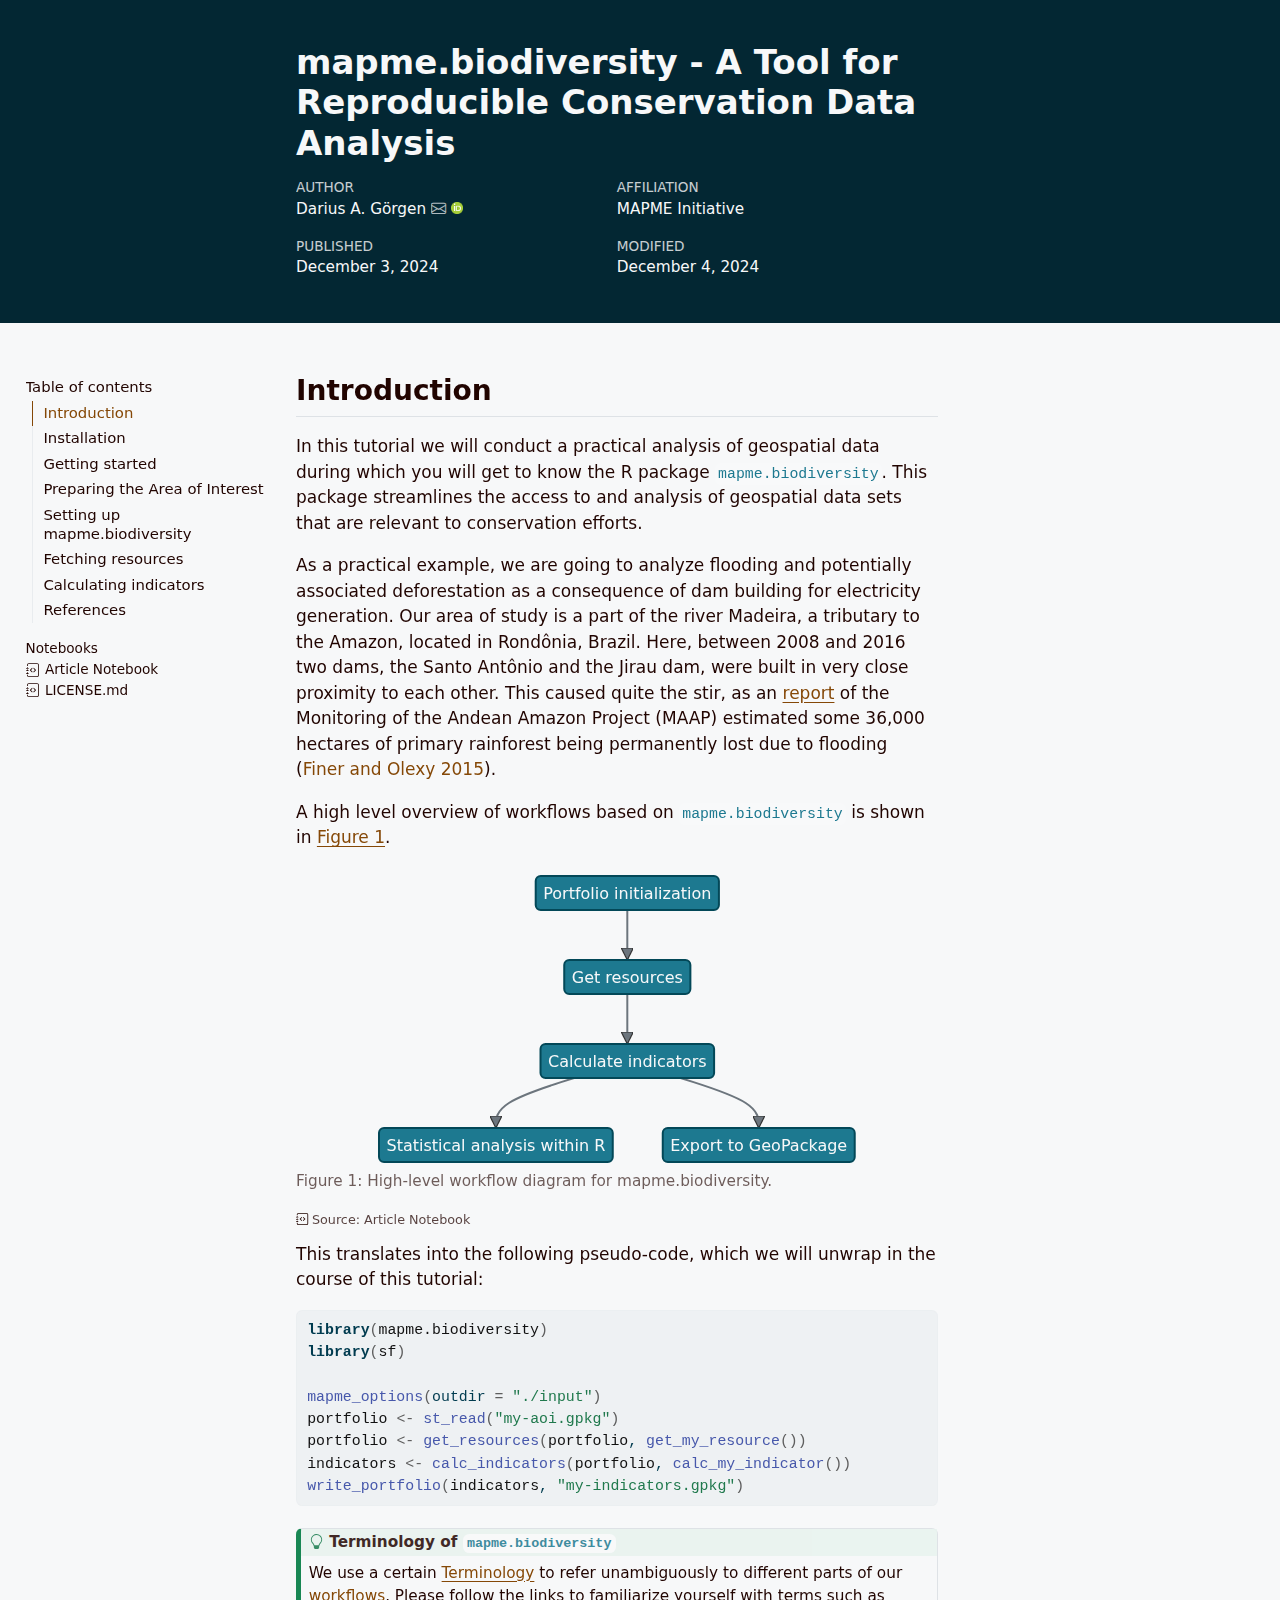
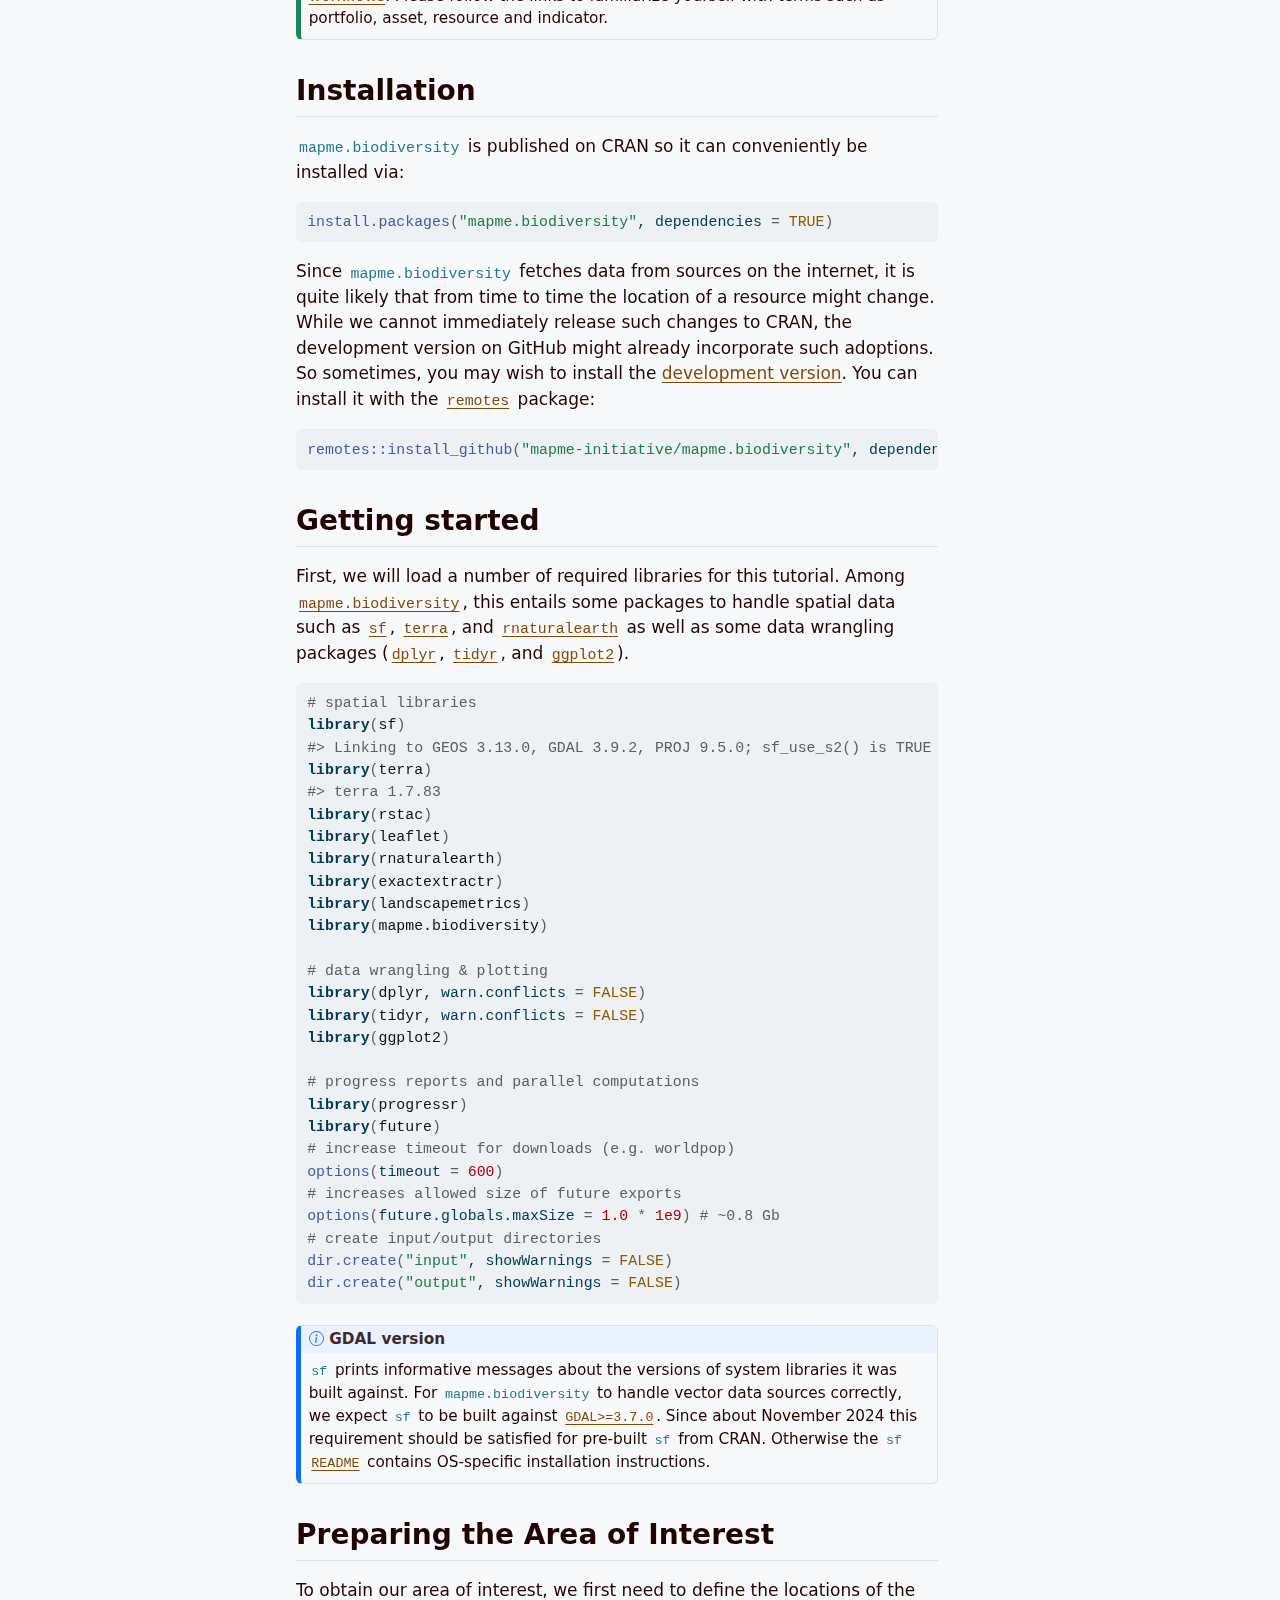
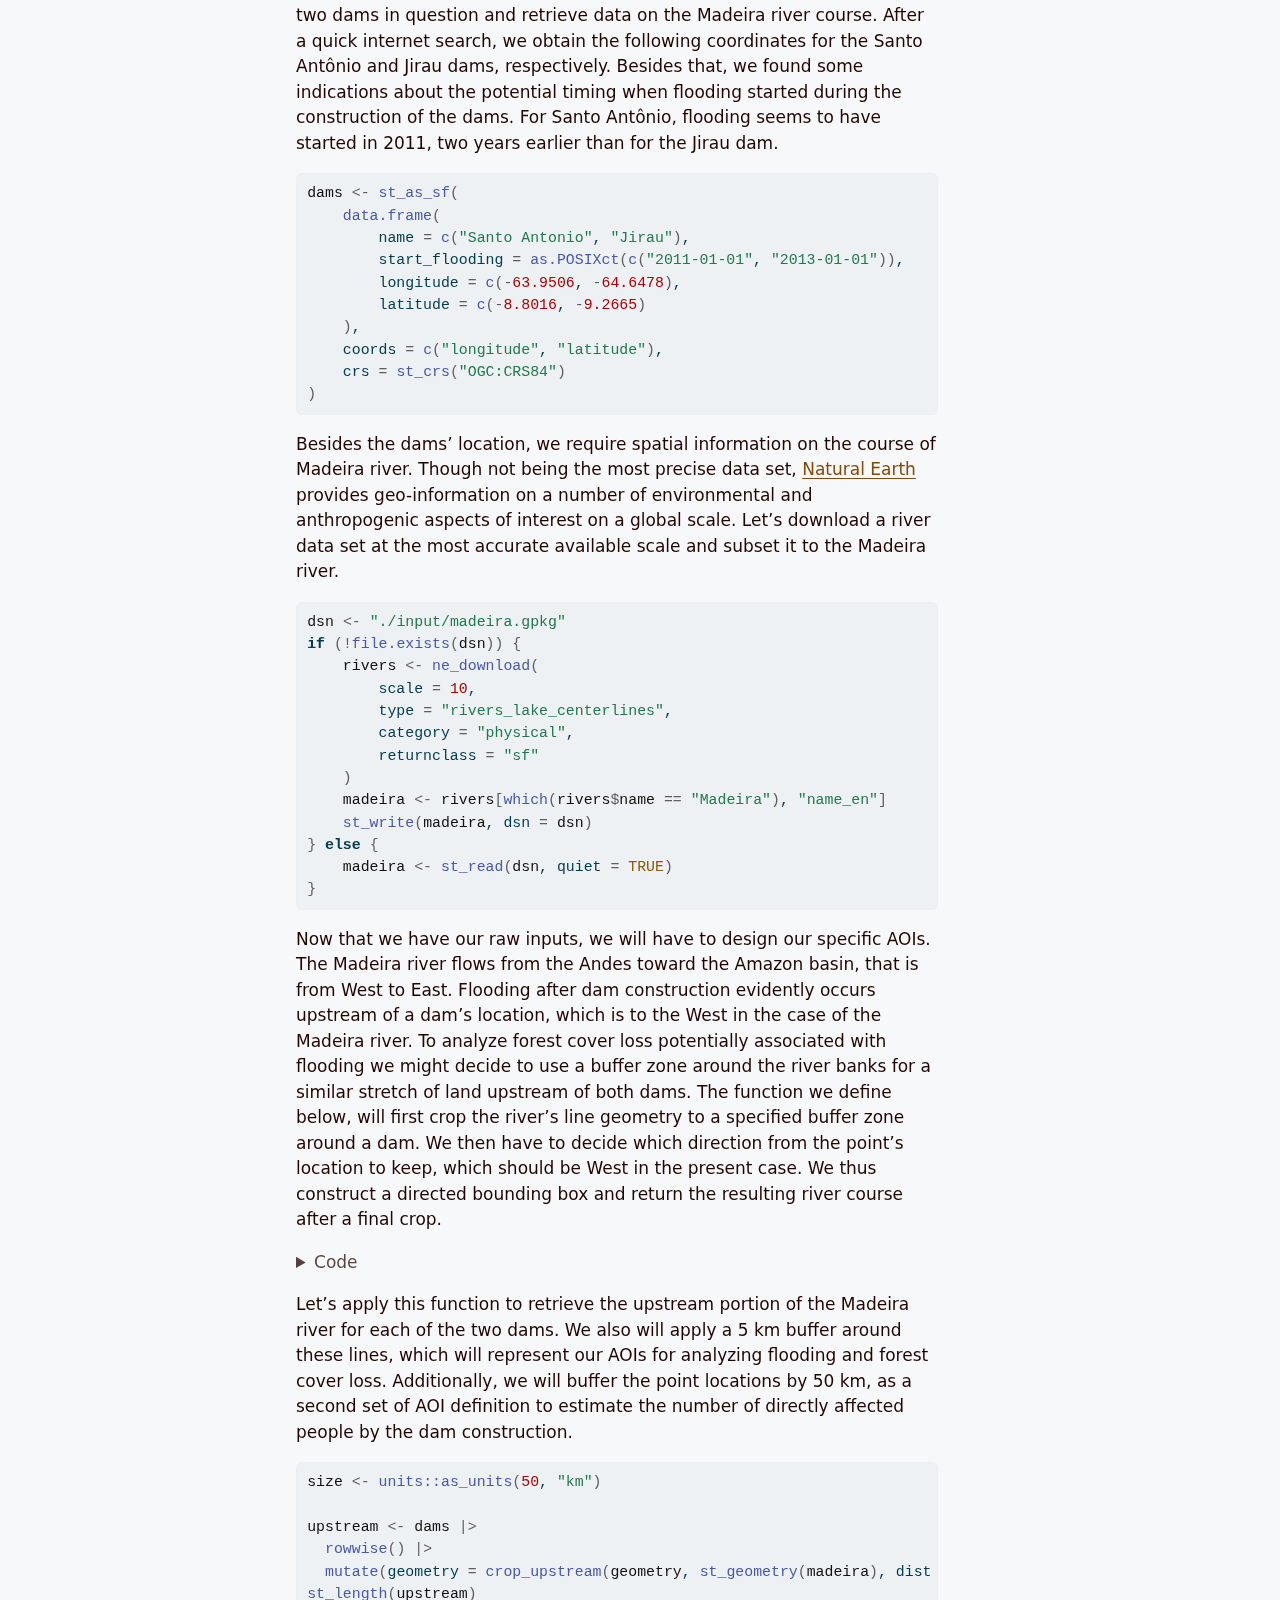
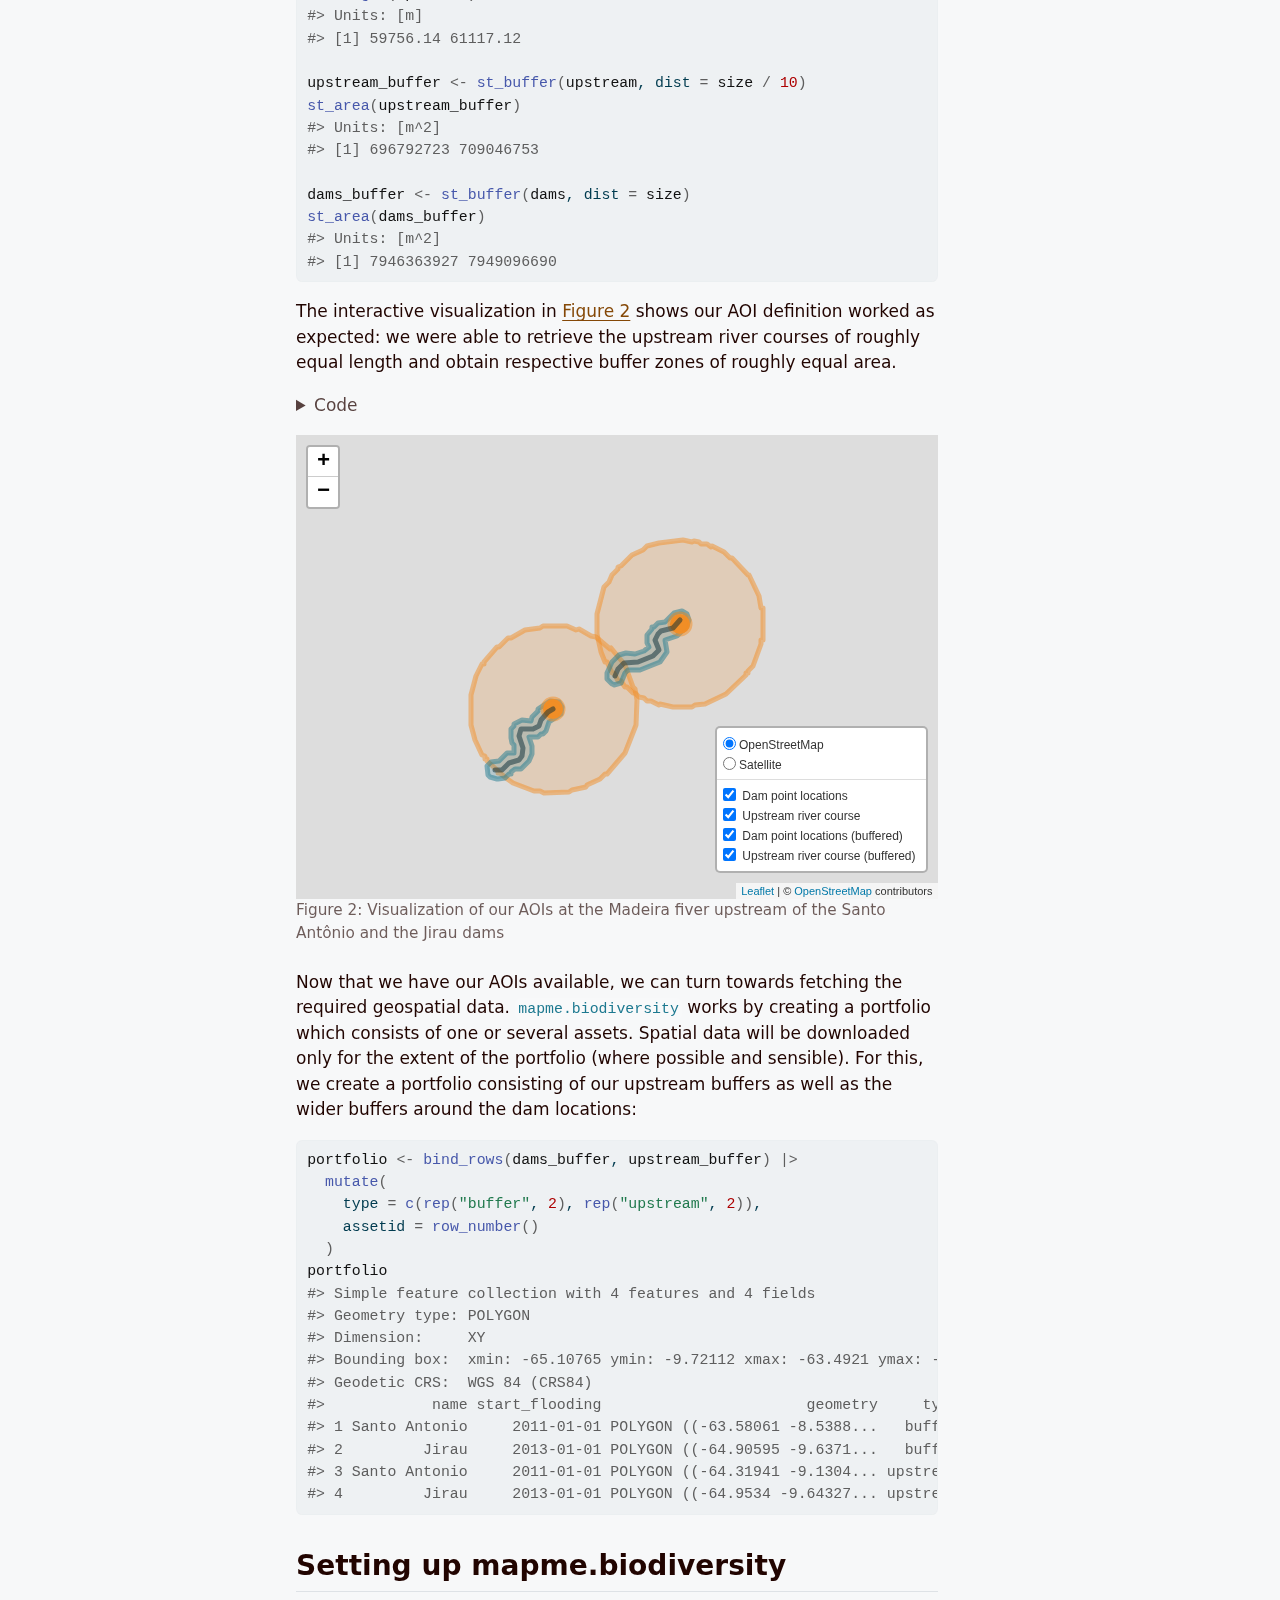
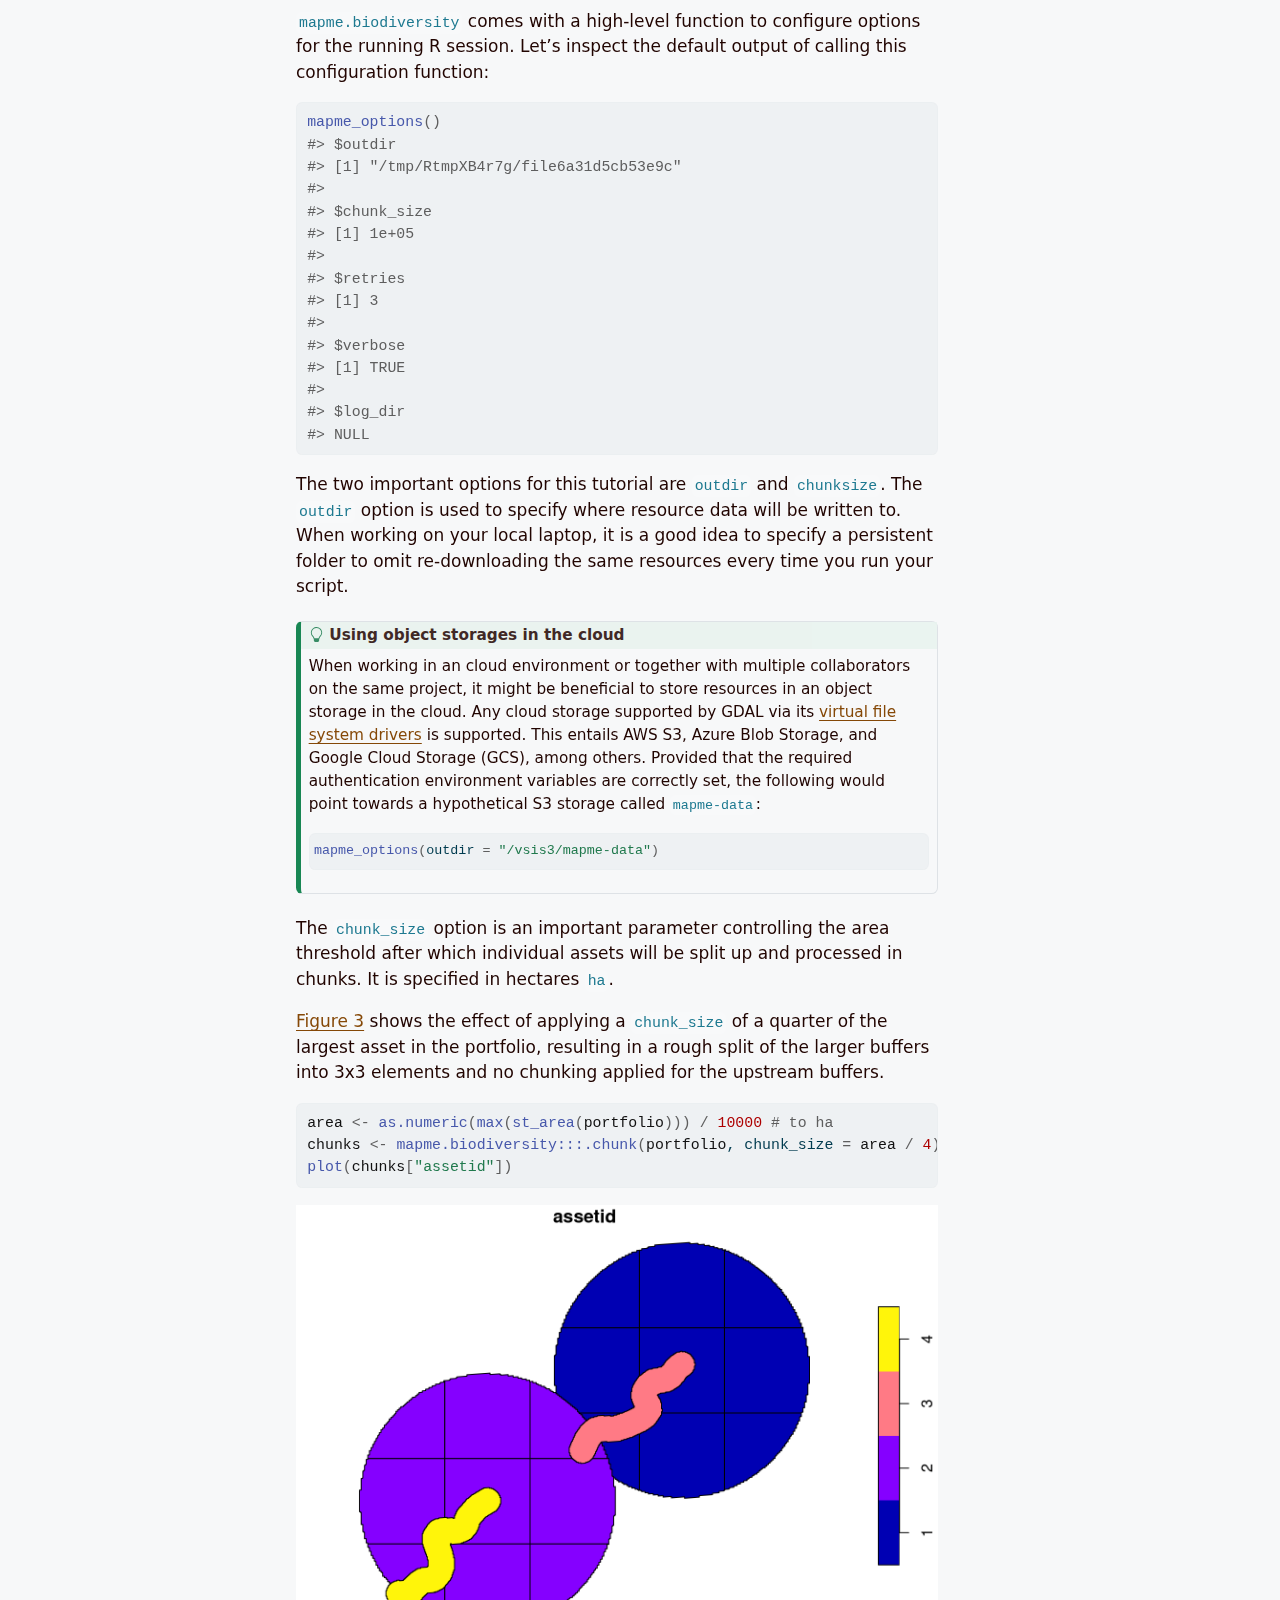
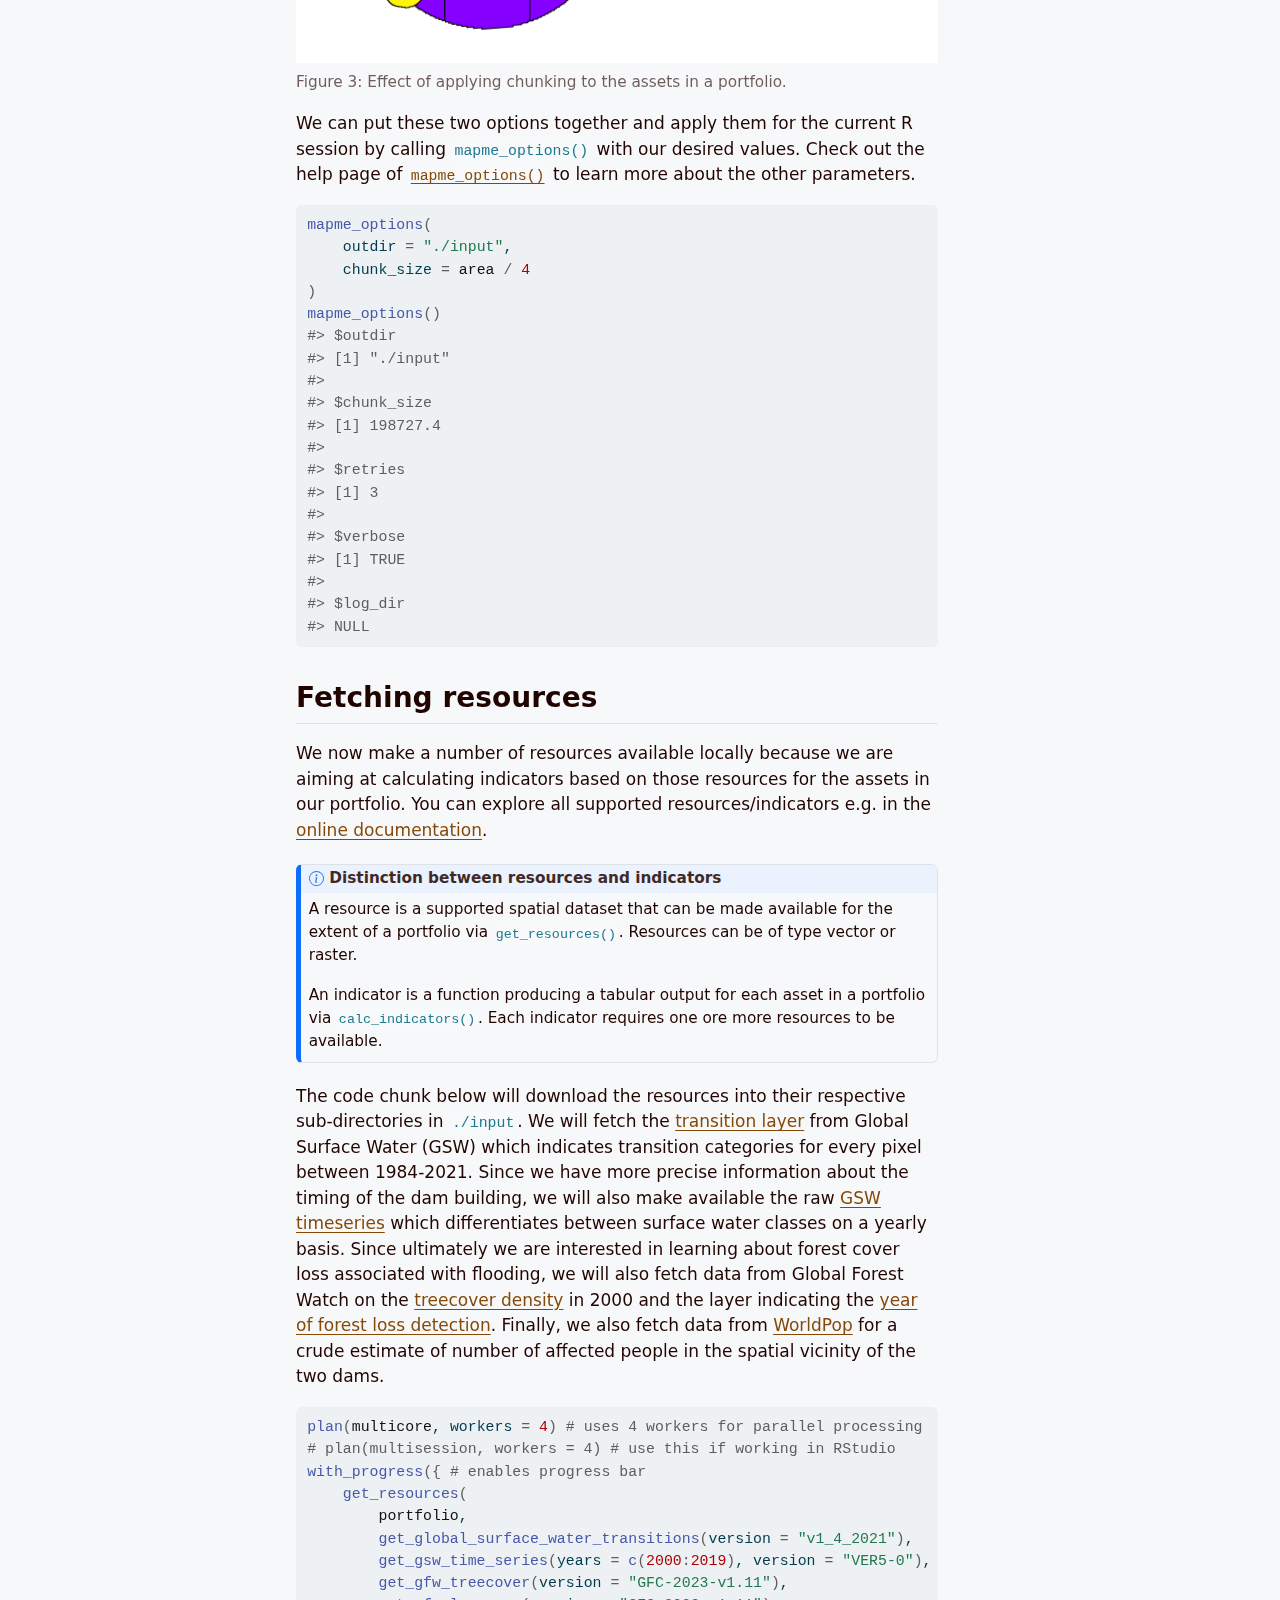
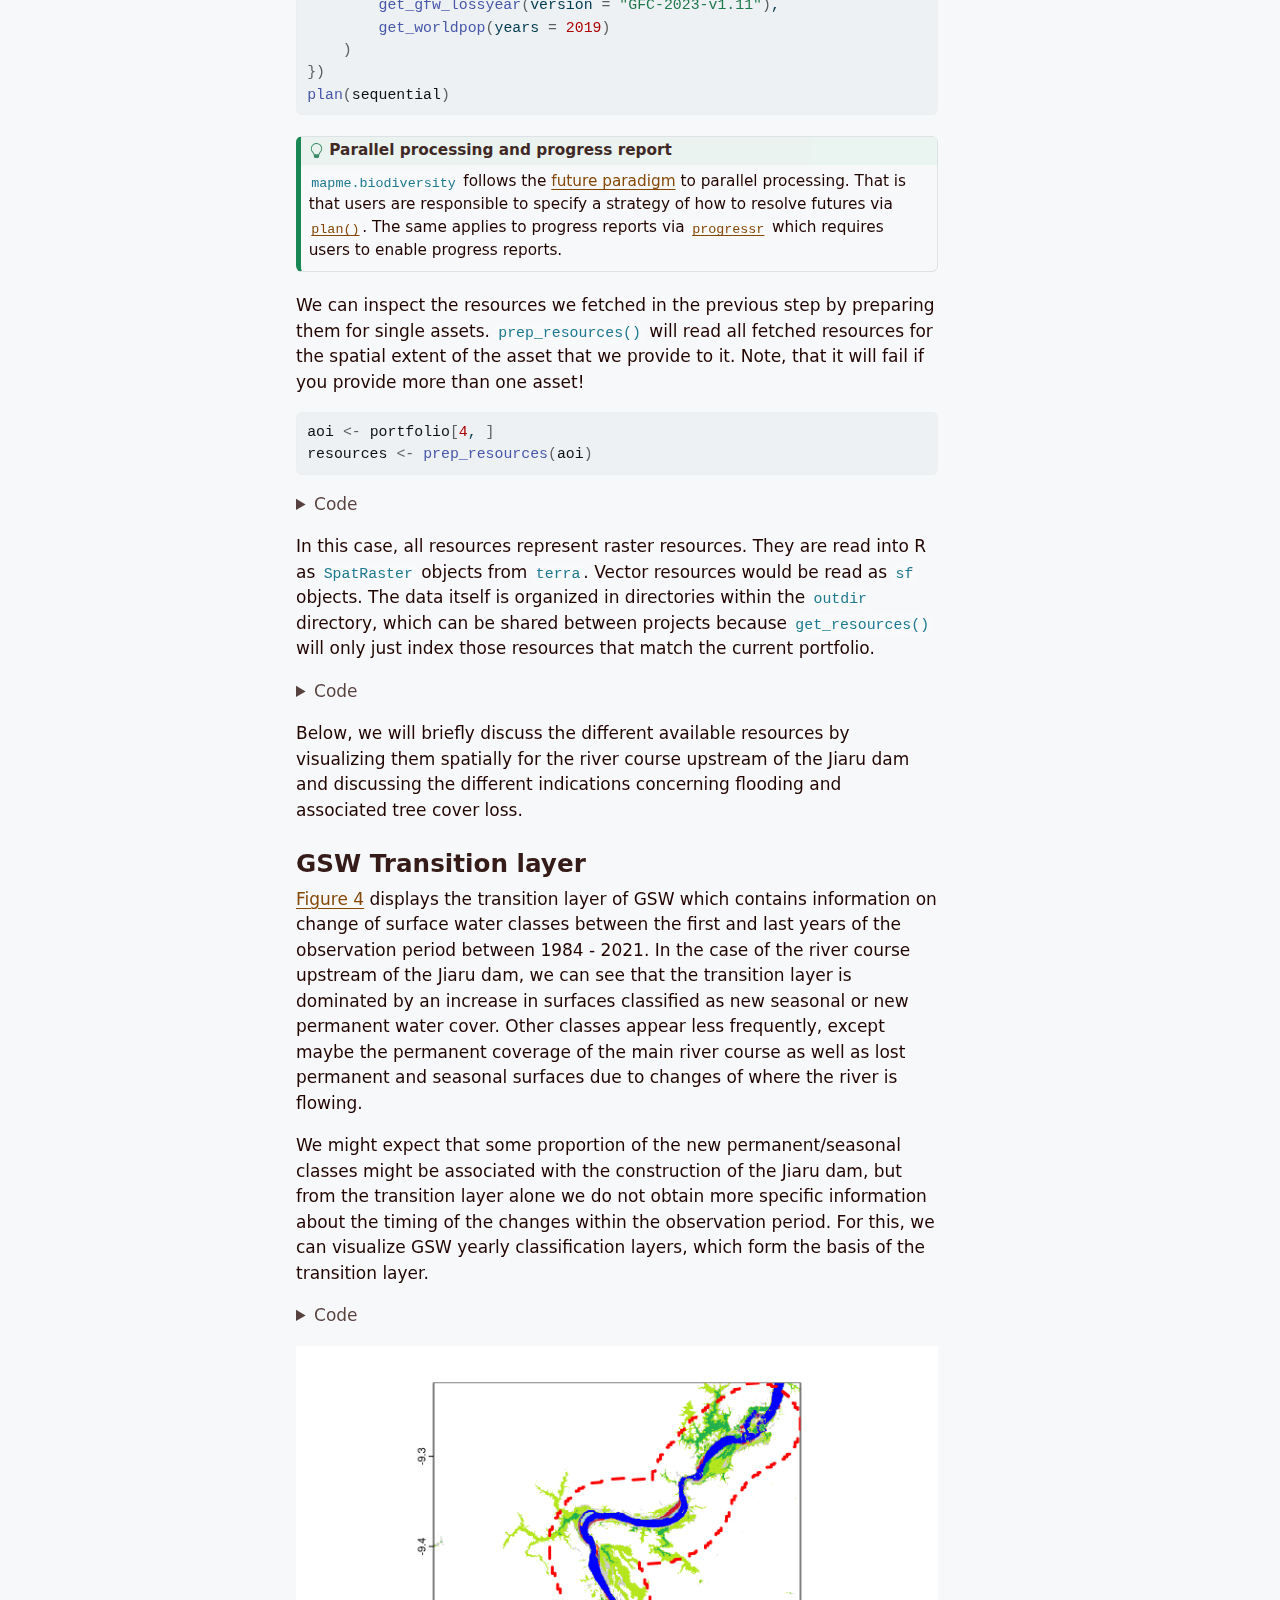
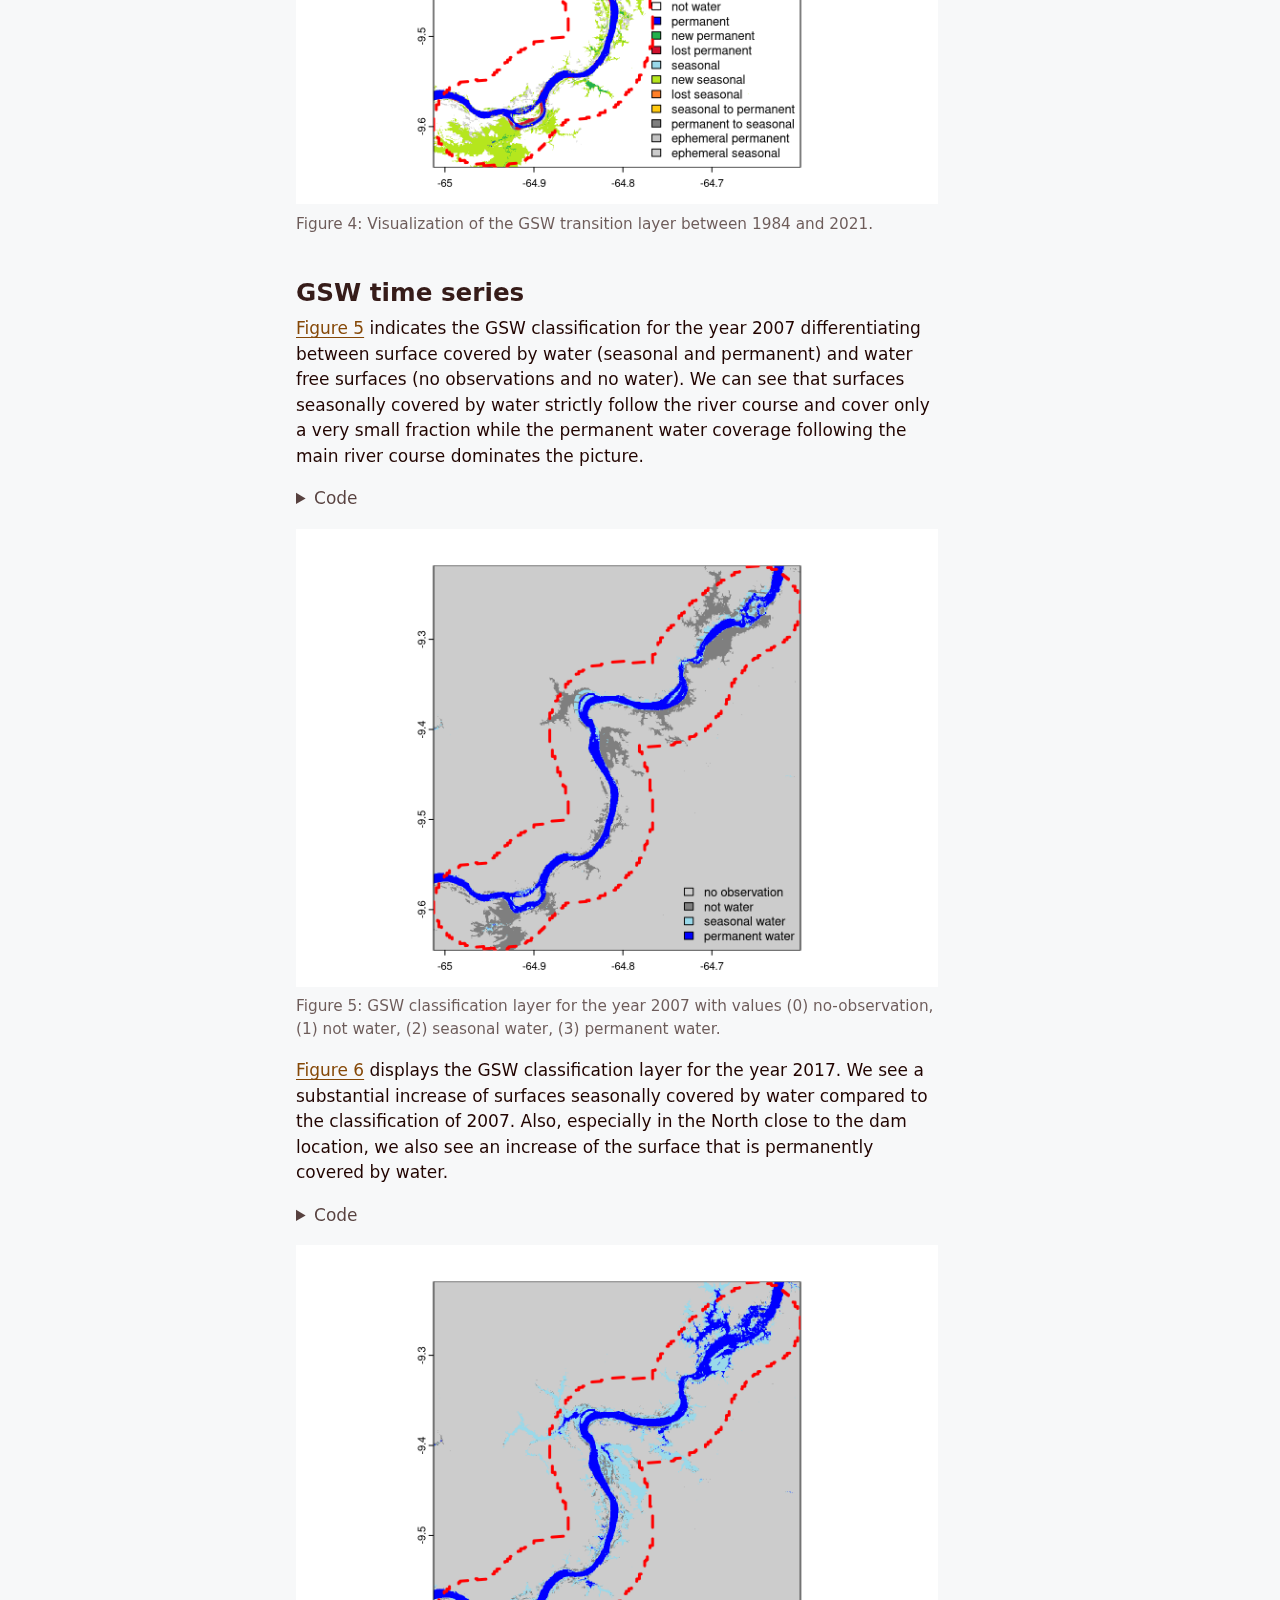
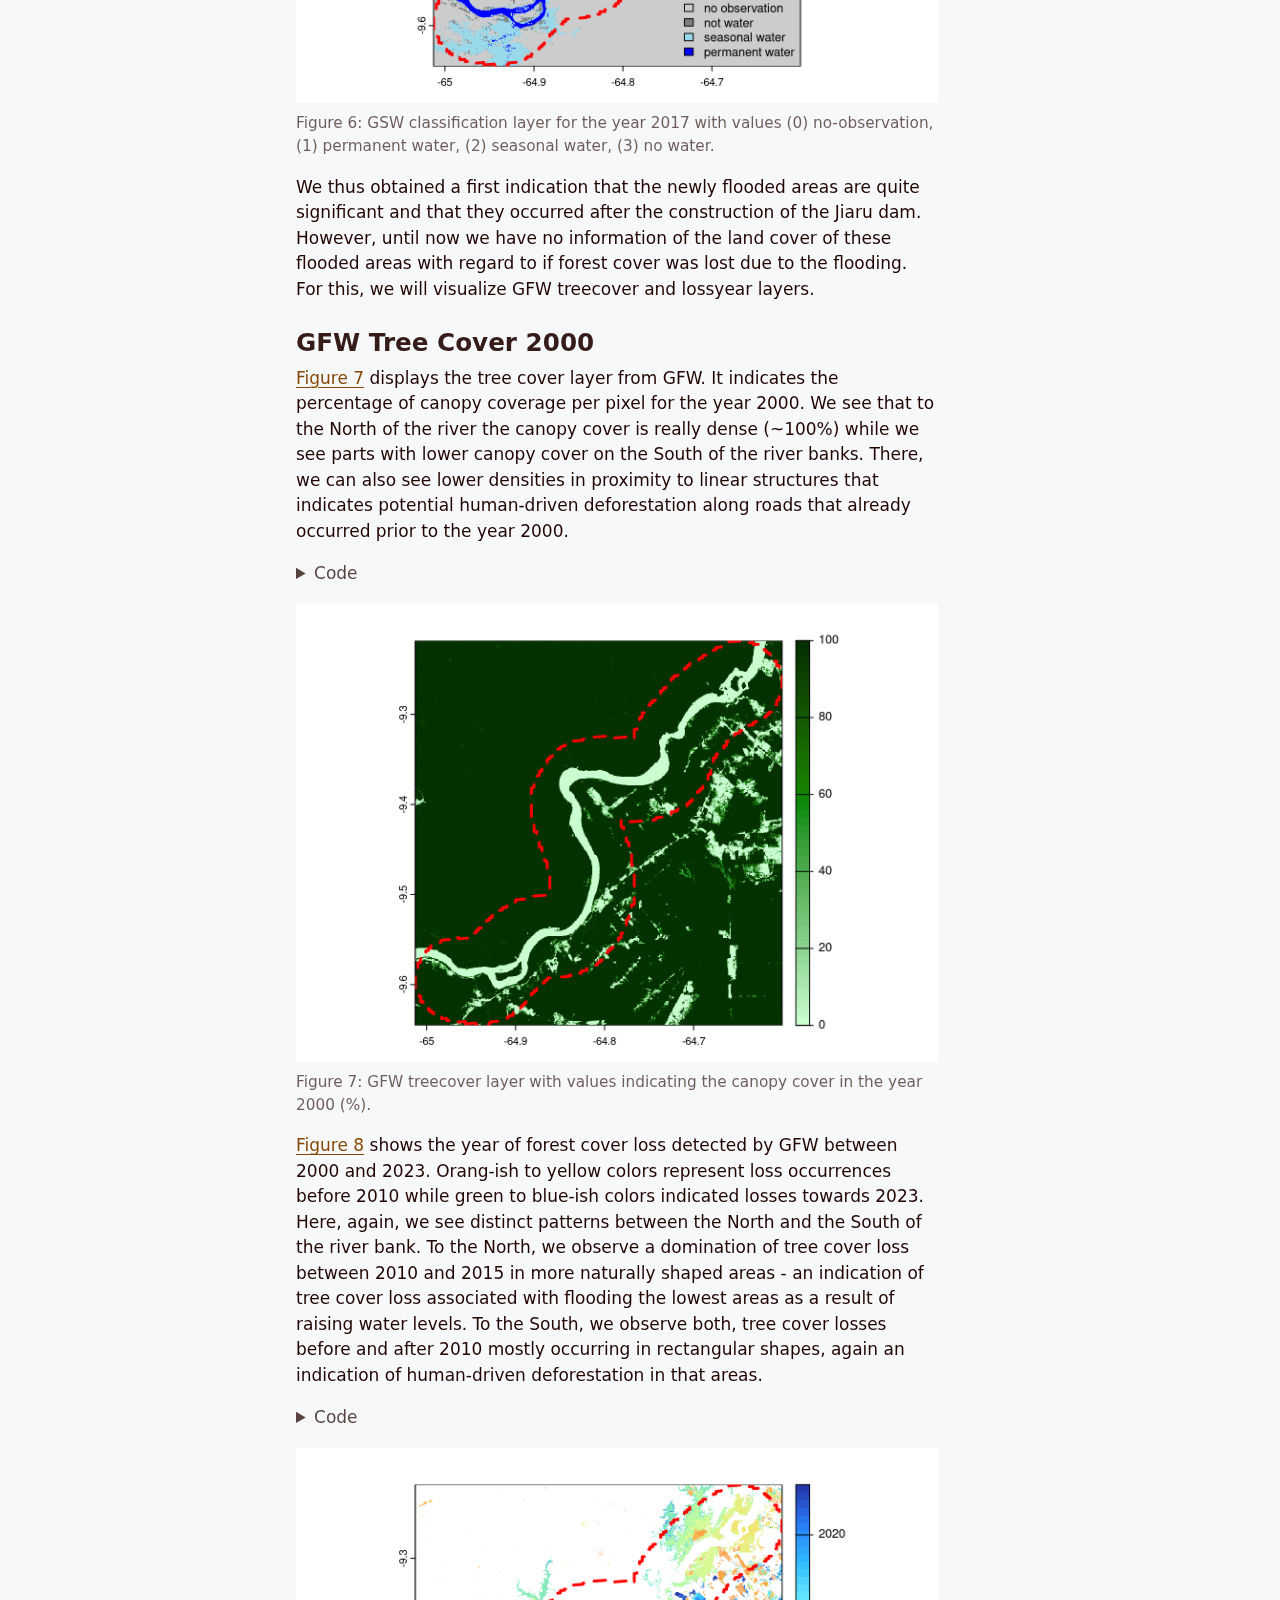
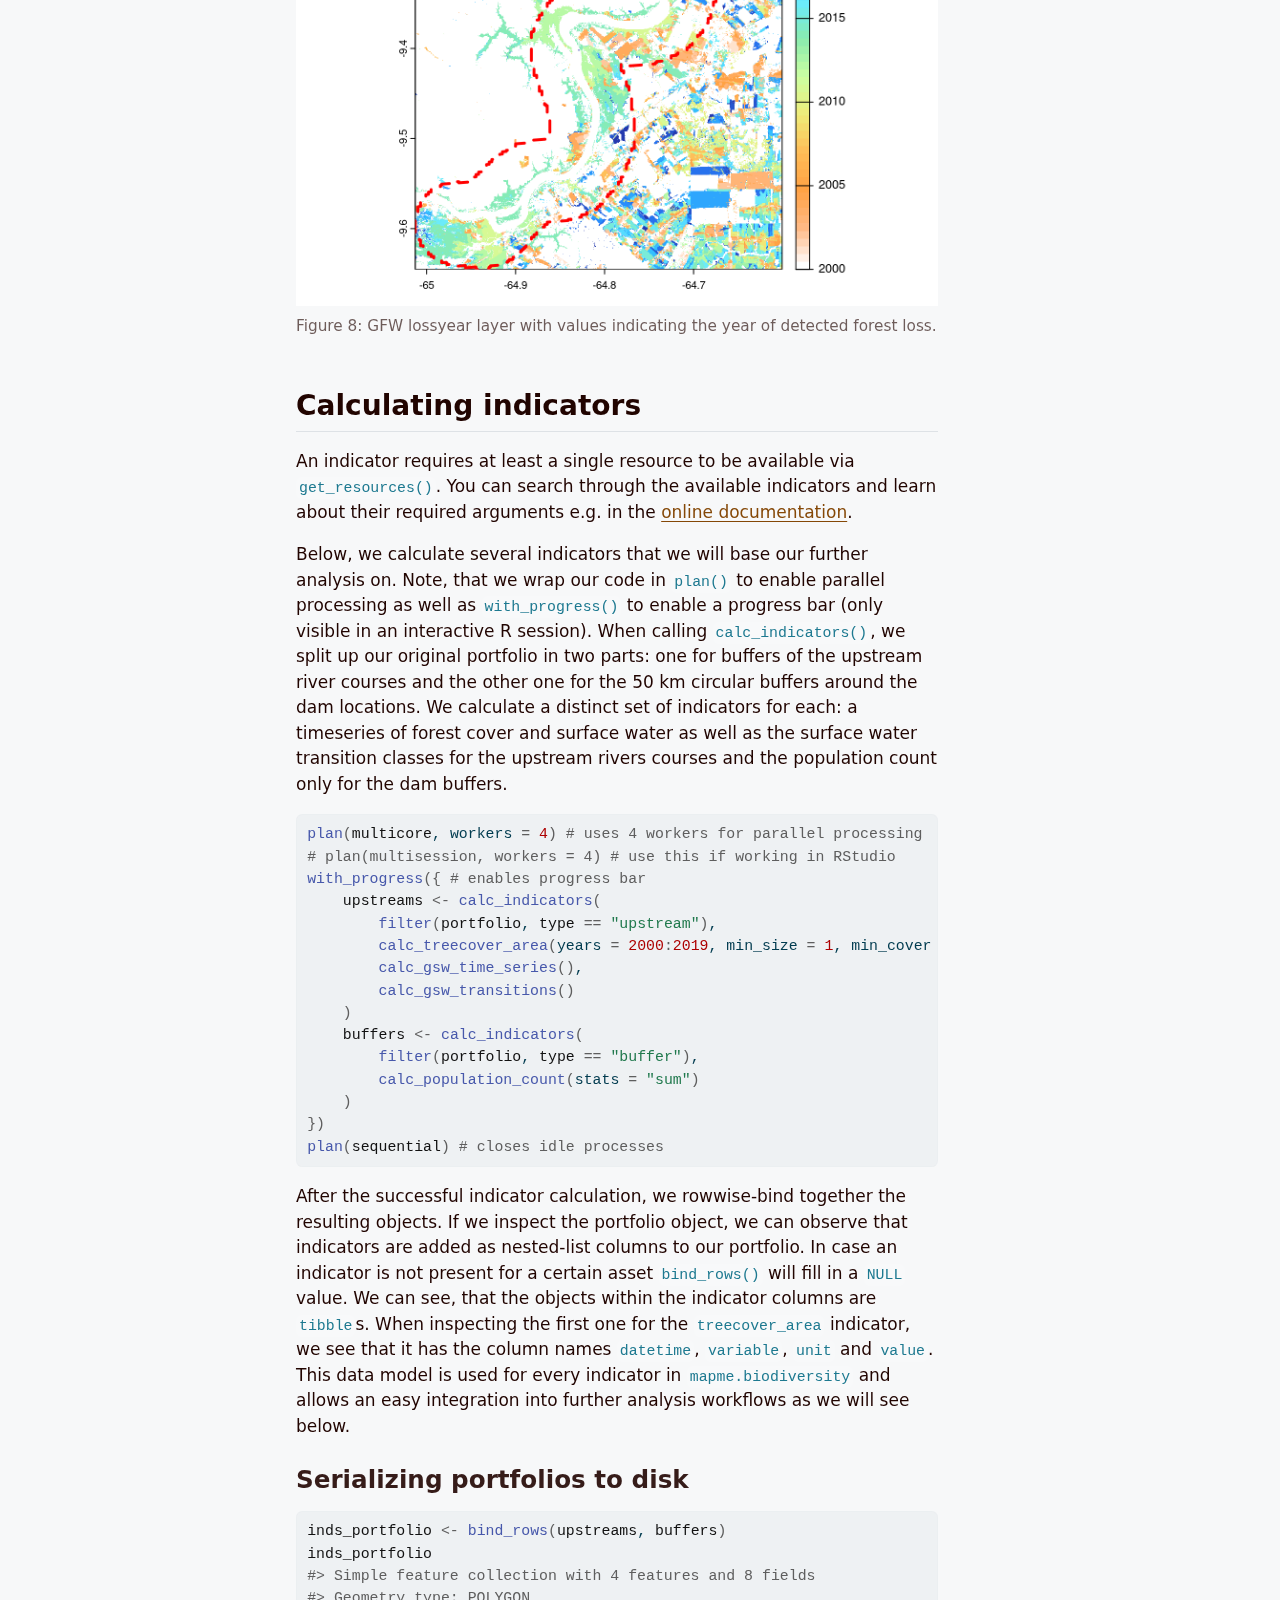
==== commit 9a101be0: "Built site for gh-pages" ====
--- a/index.html
+++ b/index.html
@@ -90,7 +90,8 @@
   window.document.addEventListener("DOMContentLoaded", function (_event) {
     document.body.classList.add('hypothesis-enabled');
   });
-</script><link href="site_libs/htmltools-fill-0.5.8.1/fill.css" rel="stylesheet">
+</script><script src="site_libs/quarto-diagram/mermaid.min.js"></script><script src="site_libs/quarto-diagram/mermaid-init.js"></script><link href="site_libs/quarto-diagram/mermaid.css" rel="stylesheet">
+<link href="site_libs/htmltools-fill-0.5.8.1/fill.css" rel="stylesheet">
 <script src="site_libs/htmlwidgets-1.6.4/htmlwidgets.js"></script><script src="site_libs/jquery-3.6.0/jquery-3.6.0.min.js"></script><link href="site_libs/leaflet-1.3.1/leaflet.css" rel="stylesheet">
 <script src="site_libs/leaflet-1.3.1/leaflet.js"></script><link href="site_libs/leafletfix-1.0.0/leafletfix.css" rel="stylesheet">
 <script src="site_libs/proj4-2.6.2/proj4.min.js"></script><script src="site_libs/Proj4Leaflet-1.0.1/proj4leaflet.js"></script><link href="site_libs/rstudio_leaflet-1.3.1/rstudio_leaflet.css" rel="stylesheet">
@@ -104,6 +105,9 @@
 <meta name="citation_language" content="en">
 <meta name="citation_reference" content="citation_title=User Manual for the World Database on Protected Areas and world database on other effective area- based conservation measures: 1.6;,citation_author=undefined UNEP-WCMC;,citation_publication_date=2019;,citation_cover_date=2019;,citation_year=2019;">
 <meta name="citation_reference" content="citation_title=New dams on the madeira river (brazil) cause forest flooding;,citation_author=M. Finer;,citation_author=T. Olexy;,citation_publication_date=2015;,citation_cover_date=2015;,citation_year=2015;">
+<meta name="citation_reference" content="citation_title=High-resolution global maps of 21st-century forest cover change;,citation_author=M. C. Hansen;,citation_author=P. V. Potapov;,citation_author=R. Moore;,citation_author=M. Hancher;,citation_author=S. A. Turubanova;,citation_author=A. Tyukavina;,citation_author=D. Thau;,citation_author=S. V. Stehman;,citation_author=S. J. Goetz;,citation_author=T. R. Loveland;,citation_author=A. Kommareddy;,citation_author=A. Egorov;,citation_author=L. Chini;,citation_author=C. O. Justice;,citation_author=J. R. G. Townshend;,citation_publication_date=2013;,citation_cover_date=2013;,citation_year=2013;,citation_fulltext_html_url=https://www.science.org/doi/abs/10.1126/science.1244693;,citation_issue=6160;,citation_doi=10.1126/science.1244693;,citation_volume=342;,citation_journal_title=Science;">
+<meta name="citation_reference" content="citation_title=High-resolution mapping of global surface water and its long-term changes;,citation_author=J.-F Pekel;,citation_author=Andrew Cottam;,citation_author=Noel Gorelick;,citation_author=Alan Belward;,citation_publication_date=2016-12;,citation_cover_date=2016-12;,citation_year=2016;,citation_doi=10.1038/nature20584;,citation_volume=540;,citation_journal_title=Nature;">
+<meta name="citation_reference" content="citation_title=Global 1km population;,citation_author=undefined WorldPop;,citation_publication_date=2018;,citation_cover_date=2018;,citation_year=2018;,citation_fulltext_html_url=https://www.worldpop.org/doi/10.5258/SOTON/WP00647;,citation_doi=10.5258/SOTON/WP00647;,citation_publisher=University of Southampton;">
 </head>
 <body>
 
@@ -142,7 +146,7 @@
                 <div>
             <div class="quarto-title-meta-heading">Modified</div>
             <div class="quarto-title-meta-contents">
-              <p class="date-modified">December 3, 2024</p>
+              <p class="date-modified">December 4, 2024</p>
             </div>
           </div>
                 
@@ -189,6 +193,46 @@
 <main class="content quarto-banner-title-block" id="quarto-document-content"><section id="introduction" class="level2"><h2 class="anchored" data-anchor-id="introduction">Introduction</h2>
 <p>In this tutorial we will conduct a practical analysis of geospatial data during which you will get to know the R package <code>mapme.biodiversity</code>. This package streamlines the access to and analysis of geospatial data sets that are relevant to conservation efforts.</p>
 <p>As a practical example, we are going to analyze flooding and potentially associated deforestation as a consequence of dam building for electricity generation. Our area of study is a part of the river Madeira, a tributary to the Amazon, located in Rondônia, Brazil. Here, between 2008 and 2016 two dams, the Santo Antônio and the Jirau dam, were built in very close proximity to each other. This caused quite the stir, as an <a href="https://www.maapprogram.org/madeira/">report</a> of the Monitoring of the Andean Amazon Project (MAAP) estimated some 36,000 hectares of primary rainforest being permanently lost due to flooding <span class="citation" data-cites="finer2015">(<a href="#ref-finer2015" role="doc-biblioref">Finer and Olexy 2015</a>)</span>.</p>
+<p>A high level overview of workflows based on <code>mapme.biodiversity</code> is shown in <a href="#fig-mapme-workflows" class="quarto-xref">Figure&nbsp;1</a>.</p>
+<div class="cell" data-layout-align="default">
+<div class="cell-output-display">
+<div id="fig-mapme-workflows" class="quarto-float quarto-figure quarto-figure-center anchored">
+<figure class="quarto-float quarto-float-fig figure"><div aria-describedby="fig-mapme-workflows-caption-0ceaefa1-69ba-4598-a22c-09a6ac19f8ca">
+<div>
+<pre class="mermaid mermaid-js" data-label="fig-mapme-workflows">graph TB
+
+    classDef default fill:#1d7990,stroke-width:2px,stroke:#034858,color:#F7F8F9;
+
+    A(Portfolio initialization)
+    B(Get resources)
+    C(Calculate indicators)
+    D(Statistical analysis within R)
+    E(Export to GeoPackage)
+
+    A--&gt;B
+    B--&gt;C
+    C--&gt;D
+    C--&gt;E
+</pre>
+</div>
+</div>
+<figcaption class="quarto-float-caption-bottom quarto-float-caption quarto-float-fig" id="fig-mapme-workflows-caption-0ceaefa1-69ba-4598-a22c-09a6ac19f8ca">
+Figure&nbsp;1: High-level workflow diagram for mapme.biodiversity.
+</figcaption></figure>
+</div>
+</div>
+<a class="quarto-notebook-link" id="nblink-1" href="index-preview.html">Source: Article Notebook</a></div>
+<p>This translates into the following pseudo-code, which we will unwrap in the course of this tutorial:</p>
+<div class="cell">
+<div class="sourceCode" id="cb1"><pre class="downlit sourceCode r code-with-copy"><code class="sourceCode R"><span><span class="kw"><a href="https://rdrr.io/r/base/library.html">library</a></span><span class="op">(</span><span class="va"><a href="https://mapme-initiative.github.io/mapme.biodiversity/">mapme.biodiversity</a></span><span class="op">)</span></span>
+<span><span class="kw"><a href="https://rdrr.io/r/base/library.html">library</a></span><span class="op">(</span><span class="va"><a href="https://r-spatial.github.io/sf/">sf</a></span><span class="op">)</span></span>
+<span></span>
+<span><span class="fu"><a href="https://mapme-initiative.github.io/mapme.biodiversity/reference/mapme.html">mapme_options</a></span><span class="op">(</span>outdir <span class="op">=</span> <span class="st">"./input"</span><span class="op">)</span></span>
+<span><span class="va">portfolio</span> <span class="op">&lt;-</span> <span class="fu"><a href="https://r-spatial.github.io/sf/reference/st_read.html">st_read</a></span><span class="op">(</span><span class="st">"my-aoi.gpkg"</span><span class="op">)</span></span>
+<span><span class="va">portfolio</span> <span class="op">&lt;-</span> <span class="fu"><a href="https://mapme-initiative.github.io/mapme.biodiversity/reference/mapme.html">get_resources</a></span><span class="op">(</span><span class="va">portfolio</span>, <span class="fu">get_my_resource</span><span class="op">(</span><span class="op">)</span><span class="op">)</span></span>
+<span><span class="va">indicators</span> <span class="op">&lt;-</span> <span class="fu"><a href="https://mapme-initiative.github.io/mapme.biodiversity/reference/mapme.html">calc_indicators</a></span><span class="op">(</span><span class="va">portfolio</span>, <span class="fu">calc_my_indicator</span><span class="op">(</span><span class="op">)</span><span class="op">)</span></span>
+<span><span class="fu"><a href="https://mapme-initiative.github.io/mapme.biodiversity/reference/portfolio.html">write_portfolio</a></span><span class="op">(</span><span class="va">indicators</span>, <span class="st">"my-indicators.gpkg"</span><span class="op">)</span></span></code><button title="Copy to Clipboard" class="code-copy-button"><i class="bi"></i></button></pre></div>
+</div>
 <div class="callout callout-style-default callout-tip callout-titled">
 <div class="callout-header d-flex align-content-center">
 <div class="callout-icon-container">
@@ -205,16 +249,16 @@
 </section><section id="installation" class="level2"><h2 class="anchored" data-anchor-id="installation">Installation</h2>
 <p><code>mapme.biodiversity</code> is published on CRAN so it can conveniently be installed via:</p>
 <div class="cell">
-<div class="sourceCode" id="cb1"><pre class="downlit sourceCode r code-with-copy"><code class="sourceCode R"><span><span class="fu"><a href="https://rdrr.io/r/utils/install.packages.html">install.packages</a></span><span class="op">(</span><span class="st">"mapme.biodiversity"</span>, dependencies <span class="op">=</span> <span class="cn">TRUE</span><span class="op">)</span></span></code><button title="Copy to Clipboard" class="code-copy-button"><i class="bi"></i></button></pre></div>
-<a class="quarto-notebook-link" id="nblink-1" href="index-preview.html">Source: Article Notebook</a></div>
+<div class="sourceCode" id="cb2"><pre class="downlit sourceCode r code-with-copy"><code class="sourceCode R"><span><span class="fu"><a href="https://rdrr.io/r/utils/install.packages.html">install.packages</a></span><span class="op">(</span><span class="st">"mapme.biodiversity"</span>, dependencies <span class="op">=</span> <span class="cn">TRUE</span><span class="op">)</span></span></code><button title="Copy to Clipboard" class="code-copy-button"><i class="bi"></i></button></pre></div>
+</div>
 <p>Since <code>mapme.biodiversity</code> fetches data from sources on the internet, it is quite likely that from time to time the location of a resource might change. While we cannot immediately release such changes to CRAN, the development version on GitHub might already incorporate such adoptions. So sometimes, you may wish to install the <a href="https://github.com/mapme-initiative/mapme.biodiversity">development version</a>. You can install it with the <a href="https://cran.r-project.org/package=remotes"><code>remotes</code></a> package:</p>
 <div class="cell">
-<div class="sourceCode" id="cb2"><pre class="downlit sourceCode r code-with-copy"><code class="sourceCode R"><span><span class="fu">remotes</span><span class="fu">::</span><span class="fu"><a href="https://remotes.r-lib.org/reference/install_github.html">install_github</a></span><span class="op">(</span><span class="st">"mapme-initiative/mapme.biodiversity"</span>, dependencies <span class="op">=</span> <span class="cn">TRUE</span><span class="op">)</span></span></code><button title="Copy to Clipboard" class="code-copy-button"><i class="bi"></i></button></pre></div>
+<div class="sourceCode" id="cb3"><pre class="downlit sourceCode r code-with-copy"><code class="sourceCode R"><span><span class="fu">remotes</span><span class="fu">::</span><span class="fu"><a href="https://remotes.r-lib.org/reference/install_github.html">install_github</a></span><span class="op">(</span><span class="st">"mapme-initiative/mapme.biodiversity"</span>, dependencies <span class="op">=</span> <span class="cn">TRUE</span><span class="op">)</span></span></code><button title="Copy to Clipboard" class="code-copy-button"><i class="bi"></i></button></pre></div>
 </div>
 </section><section id="getting-started" class="level2"><h2 class="anchored" data-anchor-id="getting-started">Getting started</h2>
 <p>First, we will load a number of required libraries for this tutorial. Among <a href="https://CRAN.R-project.org/package=mapme.biodiversity"><code>mapme.biodiversity</code></a>, this entails some packages to handle spatial data such as <a href="https://CRAN.R-project.org/package=sf"><code>sf</code></a>, <a href="https://CRAN.R-project.org/package=terra"><code>terra</code></a>, and <a href="https://CRAN.R-project.org/package=exactextractr"><code>rnaturalearth</code></a> as well as some data wrangling packages (<a href="https://CRAN.R-project.org/package=dplyr"><code>dplyr</code></a>, <a href="https://CRAN.R-project.org/package=tidyr"><code>tidyr</code></a>, and <a href="https://CRAN.R-project.org/package=ggplot2"><code>ggplot2</code></a>).</p>
 <div class="cell">
-<div class="sourceCode" id="cb3"><pre class="downlit sourceCode r code-with-copy"><code class="sourceCode R"><span><span class="co"># spatial libraries</span></span>
+<div class="sourceCode" id="cb4"><pre class="downlit sourceCode r code-with-copy"><code class="sourceCode R"><span><span class="co"># spatial libraries</span></span>
 <span><span class="kw"><a href="https://rdrr.io/r/base/library.html">library</a></span><span class="op">(</span><span class="va"><a href="https://r-spatial.github.io/sf/">sf</a></span><span class="op">)</span></span>
 <span><span class="co">#&gt; Linking to GEOS 3.13.0, GDAL 3.9.2, PROJ 9.5.0; sf_use_s2() is TRUE</span></span>
 <span><span class="kw"><a href="https://rdrr.io/r/base/library.html">library</a></span><span class="op">(</span><span class="va"><a href="https://rspatial.org/">terra</a></span><span class="op">)</span></span>
@@ -258,10 +302,10 @@
 </section><section id="preparing-the-area-of-interest" class="level2"><h2 class="anchored" data-anchor-id="preparing-the-area-of-interest">Preparing the Area of Interest</h2>
 <p>To obtain our area of interest, we first need to define the locations of the two dams in question and retrieve data on the Madeira river course. After a quick internet search, we obtain the following coordinates for the Santo Antônio and Jirau dams, respectively. Besides that, we found some indications about the potential timing when flooding started during the construction of the dams. For Santo Antônio, flooding seems to have started in 2011, two years earlier than for the Jirau dam.</p>
 <div class="cell">
-<div class="sourceCode" id="cb4"><pre class="downlit sourceCode r code-with-copy"><code class="sourceCode R"><span><span class="va">dams</span> <span class="op">&lt;-</span> <span class="fu"><a href="https://r-spatial.github.io/sf/reference/st_as_sf.html">st_as_sf</a></span><span class="op">(</span></span>
+<div class="sourceCode" id="cb5"><pre class="downlit sourceCode r code-with-copy"><code class="sourceCode R"><span><span class="va">dams</span> <span class="op">&lt;-</span> <span class="fu"><a href="https://r-spatial.github.io/sf/reference/st_as_sf.html">st_as_sf</a></span><span class="op">(</span></span>
 <span>    <span class="fu"><a href="https://rdrr.io/r/base/data.frame.html">data.frame</a></span><span class="op">(</span></span>
 <span>        name <span class="op">=</span> <span class="fu"><a href="https://rdrr.io/r/base/c.html">c</a></span><span class="op">(</span><span class="st">"Santo Antonio"</span>, <span class="st">"Jirau"</span><span class="op">)</span>,</span>
-<span>        start_flooding <span class="op">=</span> <span class="fu"><a href="https://rdrr.io/r/base/c.html">c</a></span><span class="op">(</span><span class="fl">2011</span>, <span class="fl">2013</span><span class="op">)</span>,</span>
+<span>        start_flooding <span class="op">=</span> <span class="fu"><a href="https://rdrr.io/r/base/as.POSIXlt.html">as.POSIXct</a></span><span class="op">(</span><span class="fu"><a href="https://rdrr.io/r/base/c.html">c</a></span><span class="op">(</span><span class="st">"2011-01-01"</span>, <span class="st">"2013-01-01"</span><span class="op">)</span><span class="op">)</span>,</span>
 <span>        longitude <span class="op">=</span> <span class="fu"><a href="https://rdrr.io/r/base/c.html">c</a></span><span class="op">(</span><span class="op">-</span><span class="fl">63.9506</span>, <span class="op">-</span><span class="fl">64.6478</span><span class="op">)</span>,</span>
 <span>        latitude <span class="op">=</span> <span class="fu"><a href="https://rdrr.io/r/base/c.html">c</a></span><span class="op">(</span><span class="op">-</span><span class="fl">8.8016</span>, <span class="op">-</span><span class="fl">9.2665</span><span class="op">)</span></span>
 <span>    <span class="op">)</span>,</span>
@@ -271,7 +315,7 @@
 </div>
 <p>Besides the dams’ location, we require spatial information on the course of Madeira river. Though not being the most precise data set, <a href="https://www.naturalearthdata.com/">Natural Earth</a> provides geo-information on a number of environmental and anthropogenic aspects of interest on a global scale. Let’s download a river data set at the most accurate available scale and subset it to the Madeira river.</p>
 <div class="cell">
-<div class="sourceCode" id="cb5"><pre class="downlit sourceCode r code-with-copy"><code class="sourceCode R"><span><span class="va">dsn</span> <span class="op">&lt;-</span> <span class="st">"./input/madeira.gpkg"</span></span>
+<div class="sourceCode" id="cb6"><pre class="downlit sourceCode r code-with-copy"><code class="sourceCode R"><span><span class="va">dsn</span> <span class="op">&lt;-</span> <span class="st">"./input/madeira.gpkg"</span></span>
 <span><span class="kw">if</span> <span class="op">(</span><span class="op">!</span><span class="fu"><a href="https://rdrr.io/r/base/files.html">file.exists</a></span><span class="op">(</span><span class="va">dsn</span><span class="op">)</span><span class="op">)</span> <span class="op">{</span></span>
 <span>    <span class="va">rivers</span> <span class="op">&lt;-</span> <span class="fu"><a href="https://docs.ropensci.org/rnaturalearth/reference/ne_download.html">ne_download</a></span><span class="op">(</span></span>
 <span>        scale <span class="op">=</span> <span class="fl">10</span>,</span>
@@ -285,10 +329,9 @@
 <span>    <span class="va">madeira</span> <span class="op">&lt;-</span> <span class="fu"><a href="https://r-spatial.github.io/sf/reference/st_read.html">st_read</a></span><span class="op">(</span><span class="va">dsn</span>, quiet <span class="op">=</span> <span class="cn">TRUE</span><span class="op">)</span></span>
 <span><span class="op">}</span></span></code><button title="Copy to Clipboard" class="code-copy-button"><i class="bi"></i></button></pre></div>
 </div>
-<p>Now that we have our raw inputs, we will have to design our specific AOIs. The Madeira river flows from the Andes toward the Amazon basin, that is from West to East. Flooding after dam construction evidently occurs upstream of<br>
-a dam’s location, which is to the West in the case of the Madeira river. To analyze forest cover loss potentially associated with flooding we might decide to use a buffer zone around the river banks for a similar stretch of land upstream of both dams. The function we define below, will first crop the river’s line geometry to a specified buffer zone around a dam. We then have to decide which direction from the point’s location to keep, which should be West in the present case. We thus construct a directed bounding box and return the resulting river course after a final crop.</p>
-<div class="cell">
-<div class="sourceCode" id="cb6"><pre class="downlit sourceCode r code-with-copy"><code class="sourceCode R"><span><span class="va">crop_upstream</span> <span class="op">&lt;-</span> <span class="kw">function</span><span class="op">(</span></span>
+<p>Now that we have our raw inputs, we will have to design our specific AOIs. The Madeira river flows from the Andes toward the Amazon basin, that is from West to East. Flooding after dam construction evidently occurs upstream of a dam’s location, which is to the West in the case of the Madeira river. To analyze forest cover loss potentially associated with flooding we might decide to use a buffer zone around the river banks for a similar stretch of land upstream of both dams. The function we define below, will first crop the river’s line geometry to a specified buffer zone around a dam. We then have to decide which direction from the point’s location to keep, which should be West in the present case. We thus construct a directed bounding box and return the resulting river course after a final crop.</p>
+<div class="cell">
+<details class="code-fold"><summary>Code</summary><div class="sourceCode" id="cb7"><pre class="downlit sourceCode r code-with-copy"><code class="sourceCode R"><span><span class="va">crop_upstream</span> <span class="op">&lt;-</span> <span class="kw">function</span><span class="op">(</span></span>
 <span>    <span class="va">point</span>,</span>
 <span>    <span class="va">river</span>,</span>
 <span>    <span class="va">dist</span> ,</span>
@@ -307,29 +350,32 @@
 <span>    <span class="va">bbox</span> <span class="op">&lt;-</span> <span class="fu"><a href="https://r-spatial.github.io/sf/reference/st_bbox.html">st_bbox</a></span><span class="op">(</span><span class="va">bbox</span>, crs <span class="op">=</span> <span class="fu"><a href="https://r-spatial.github.io/sf/reference/st_crs.html">st_crs</a></span><span class="op">(</span><span class="va">point</span><span class="op">)</span><span class="op">)</span></span>
 <span>    <span class="fu"><a href="https://r-spatial.github.io/sf/reference/st_crop.html">st_crop</a></span><span class="op">(</span><span class="va">river_crop</span>, <span class="va">bbox</span><span class="op">)</span></span>
 <span><span class="op">}</span></span></code><button title="Copy to Clipboard" class="code-copy-button"><i class="bi"></i></button></pre></div>
+</details>
 </div>
 <p>Let’s apply this function to retrieve the upstream portion of the Madeira river for each of the two dams. We also will apply a 5 km buffer around these lines, which will represent our AOIs for analyzing flooding and forest cover loss. Additionally, we will buffer the point locations by 50 km, as a second set of AOI definition to estimate the number of directly affected people by the dam construction.</p>
 <div class="cell">
-<div class="sourceCode" id="cb7"><pre class="downlit sourceCode r code-with-copy"><code class="sourceCode R"><span><span class="va">size</span> <span class="op">&lt;-</span> <span class="fu">units</span><span class="fu">::</span><span class="fu"><a href="https://r-quantities.github.io/units/reference/units.html">as_units</a></span><span class="op">(</span><span class="fl">50</span>, <span class="st">"km"</span><span class="op">)</span></span>
-<span><span class="va">dams_buffer</span> <span class="op">&lt;-</span> <span class="fu"><a href="https://r-spatial.github.io/sf/reference/geos_unary.html">st_buffer</a></span><span class="op">(</span><span class="va">dams</span>, dist <span class="op">=</span> <span class="va">size</span><span class="op">)</span></span>
-<span><span class="va">geoms</span> <span class="op">&lt;-</span> <span class="fu"><a href="https://rdrr.io/r/base/lapply.html">lapply</a></span><span class="op">(</span><span class="fl">1</span><span class="op">:</span><span class="fl">2</span>, \<span class="op">(</span><span class="va">i</span><span class="op">)</span> <span class="fu">crop_upstream</span><span class="op">(</span><span class="fu"><a href="https://r-spatial.github.io/sf/reference/st_geometry.html">st_geometry</a></span><span class="op">(</span><span class="va">dams</span><span class="op">[</span><span class="va">i</span>,<span class="op">]</span><span class="op">)</span>, <span class="fu"><a href="https://r-spatial.github.io/sf/reference/st_geometry.html">st_geometry</a></span><span class="op">(</span><span class="va">madeira</span><span class="op">)</span>, dist <span class="op">=</span> <span class="va">size</span>, dir <span class="op">=</span> <span class="st">"W"</span><span class="op">)</span><span class="op">)</span> </span>
-<span><span class="va">geoms</span> <span class="op">&lt;-</span> <span class="fu"><a href="https://rdrr.io/r/base/do.call.html">do.call</a></span><span class="op">(</span><span class="va">c</span>, <span class="va">geoms</span><span class="op">)</span></span>
-<span><span class="va">upstream</span> <span class="op">&lt;-</span> <span class="va">dams</span></span>
-<span><span class="fu"><a href="https://r-spatial.github.io/sf/reference/st_geometry.html">st_geometry</a></span><span class="op">(</span><span class="va">upstream</span><span class="op">)</span> <span class="op">&lt;-</span> <span class="va">geoms</span></span>
+<div class="sourceCode" id="cb8"><pre class="downlit sourceCode r code-with-copy"><code class="sourceCode R"><span><span class="va">size</span> <span class="op">&lt;-</span> <span class="fu">units</span><span class="fu">::</span><span class="fu"><a href="https://r-quantities.github.io/units/reference/units.html">as_units</a></span><span class="op">(</span><span class="fl">50</span>, <span class="st">"km"</span><span class="op">)</span></span>
+<span></span>
+<span><span class="va">upstream</span> <span class="op">&lt;-</span> <span class="va">dams</span> <span class="op">|&gt;</span></span>
+<span>  <span class="fu"><a href="https://dplyr.tidyverse.org/reference/rowwise.html">rowwise</a></span><span class="op">(</span><span class="op">)</span> <span class="op">|&gt;</span></span>
+<span>  <span class="fu"><a href="https://dplyr.tidyverse.org/reference/mutate.html">mutate</a></span><span class="op">(</span>geometry <span class="op">=</span> <span class="fu">crop_upstream</span><span class="op">(</span><span class="va">geometry</span>, <span class="fu"><a href="https://r-spatial.github.io/sf/reference/st_geometry.html">st_geometry</a></span><span class="op">(</span><span class="va">madeira</span><span class="op">)</span>, dist <span class="op">=</span> <span class="va">size</span>, dir <span class="op">=</span> <span class="st">"W"</span><span class="op">)</span><span class="op">)</span></span>
 <span><span class="fu"><a href="https://r-spatial.github.io/sf/reference/geos_measures.html">st_length</a></span><span class="op">(</span><span class="va">upstream</span><span class="op">)</span></span>
 <span><span class="co">#&gt; Units: [m]</span></span>
 <span><span class="co">#&gt; [1] 59756.14 61117.12</span></span>
-<span><span class="va">upstream_buffer</span> <span class="op">&lt;-</span> <span class="fu"><a href="https://r-spatial.github.io/sf/reference/geos_unary.html">st_buffer</a></span><span class="op">(</span><span class="va">upstream</span>, dist <span class="op">=</span> <span class="fu">units</span><span class="fu">::</span><span class="fu"><a href="https://r-quantities.github.io/units/reference/units.html">as_units</a></span><span class="op">(</span><span class="fl">5</span>, <span class="st">"km"</span><span class="op">)</span><span class="op">)</span></span>
+<span></span>
+<span><span class="va">upstream_buffer</span> <span class="op">&lt;-</span> <span class="fu"><a href="https://r-spatial.github.io/sf/reference/geos_unary.html">st_buffer</a></span><span class="op">(</span><span class="va">upstream</span>, dist <span class="op">=</span> <span class="va">size</span> <span class="op">/</span> <span class="fl">10</span><span class="op">)</span></span>
+<span><span class="fu"><a href="https://r-spatial.github.io/sf/reference/geos_measures.html">st_area</a></span><span class="op">(</span><span class="va">upstream_buffer</span><span class="op">)</span></span>
+<span><span class="co">#&gt; Units: [m^2]</span></span>
+<span><span class="co">#&gt; [1] 696792723 709046753</span></span>
+<span></span>
+<span><span class="va">dams_buffer</span> <span class="op">&lt;-</span> <span class="fu"><a href="https://r-spatial.github.io/sf/reference/geos_unary.html">st_buffer</a></span><span class="op">(</span><span class="va">dams</span>, dist <span class="op">=</span> <span class="va">size</span><span class="op">)</span></span>
 <span><span class="fu"><a href="https://r-spatial.github.io/sf/reference/geos_measures.html">st_area</a></span><span class="op">(</span><span class="va">dams_buffer</span><span class="op">)</span></span>
 <span><span class="co">#&gt; Units: [m^2]</span></span>
-<span><span class="co">#&gt; [1] 7946363927 7949096690</span></span>
-<span><span class="fu"><a href="https://r-spatial.github.io/sf/reference/geos_measures.html">st_area</a></span><span class="op">(</span><span class="va">upstream_buffer</span><span class="op">)</span></span>
-<span><span class="co">#&gt; Units: [m^2]</span></span>
-<span><span class="co">#&gt; [1] 696792723 709046753</span></span></code><button title="Copy to Clipboard" class="code-copy-button"><i class="bi"></i></button></pre></div>
-</div>
-<p>The interactive visualization in <a href="#fig-leaflet-map" class="quarto-xref">Figure&nbsp;1</a> shows our AOI definition worked as expected: we were able to retrieve the upstream river courses of roughly equal length and obtain respective buffer zones of roughly equal area.</p>
+<span><span class="co">#&gt; [1] 7946363927 7949096690</span></span></code><button title="Copy to Clipboard" class="code-copy-button"><i class="bi"></i></button></pre></div>
+</div>
+<p>The interactive visualization in <a href="#fig-leaflet-map" class="quarto-xref">Figure&nbsp;2</a> shows our AOI definition worked as expected: we were able to retrieve the upstream river courses of roughly equal length and obtain respective buffer zones of roughly equal area.</p>
 <div id="cell-fig-leaflet-map" class="cell">
-<details class="code-fold"><summary>Code</summary><div class="sourceCode" id="cb8"><pre class="downlit sourceCode r code-with-copy"><code class="sourceCode R"><span><span class="fu"><a href="https://rstudio.github.io/leaflet/reference/leaflet.html">leaflet</a></span><span class="op">(</span><span class="op">)</span> <span class="op">|&gt;</span></span>
+<details class="code-fold"><summary>Code</summary><div class="sourceCode" id="cb9"><pre class="downlit sourceCode r code-with-copy"><code class="sourceCode R"><span><span class="fu"><a href="https://rstudio.github.io/leaflet/reference/leaflet.html">leaflet</a></span><span class="op">(</span><span class="op">)</span> <span class="op">|&gt;</span></span>
 <span>    <span class="fu"><a href="https://rstudio.github.io/leaflet/reference/map-layers.html">addPolygons</a></span><span class="op">(</span></span>
 <span>        data <span class="op">=</span> <span class="va">dams_buffer</span>,</span>
 <span>        color <span class="op">=</span> <span class="st">"#f18e26"</span>,</span>
@@ -370,19 +416,21 @@
 <span>    <span class="op">)</span> </span></code><button title="Copy to Clipboard" class="code-copy-button"><i class="bi"></i></button></pre></div>
 </details><div id="fig-leaflet-map" class="cell-output-display quarto-float quarto-figure quarto-figure-center anchored">
 <figure class="quarto-float quarto-float-fig figure"><div aria-describedby="fig-leaflet-map-caption-0ceaefa1-69ba-4598-a22c-09a6ac19f8ca">
-<div class="leaflet html-widget html-fill-item" id="htmlwidget-d56074fbcff99918a3fc" style="width:100%;height:464px;"></div>
-<script type="application/json" data-for="htmlwidget-d56074fbcff99918a3fc">{"x":{"options":{"crs":{"crsClass":"L.CRS.EPSG3857","code":null,"proj4def":null,"projectedBounds":null,"options":{}}},"calls":[{"method":"addPolygons","args":[[[[{"lng":[-63.58061099735682,-63.58061099735682,-63.58356184052973,-63.58356184052973,-63.58651272056326,-63.58651272056326,-63.58651272056326,-63.5920457199019,-63.5920457199019,-63.59241459112586,-63.59241459112586,-63.59831660887191,-63.59831660887191,-63.60348099500035,-63.60348099500035,-63.60421877362868,-63.60421877362868,-63.60716991108209,-63.60716991108208,-63.61012108522338,-63.61012108522338,-63.61012108522338,-63.61602354348319,-63.61602354348319,-63.62045048332308,-63.62045048332308,-63.6219261482353,-63.6219261482353,-63.62487750549194,-63.62487750549194,-63.62782889930682,-63.62782889930682,-63.63373179652485,-63.63373179652485,-63.63963483971646,-63.63963483971646,-63.6448001221171,-63.64480012211709,-63.64553802870868,-63.64553802870868,-63.64996551603043,-63.64996551603043,-63.65144136332851,-63.65144136332851,-63.65439308519471,-63.65439308519471,-63.65734484340292,-63.65734484340292,-63.66029663793151,-63.66029663793151,-63.66324846875885,-63.66324846875885,-63.6662003358633,-63.6662003358633,-63.66915223922321,-63.66915223922321,-63.67210417881694,-63.67210417881695,-63.67505615462287,-63.67505615462287,-63.67800816661932,-63.67800816661932,-63.68096021478466,-63.68096021478466,-63.68538835480199,-63.68538835480199,-63.68686441953542,-63.68686441953542,-63.69129266788079,-63.69129266788079,-63.69276876870191,-63.69276876870191,-63.69867326211089,-63.69867326211089,-63.70457789958905,-63.70457789958905,-63.71048268096312,-63.71048268096312,-63.71934012244979,-63.71934012244979,-63.72229267470548,-63.72229267470549,-63.728197886727,-63.728197886727,-63.73410324195082,-63.73410324195082,-63.74000874020349,-63.74443795765129,-63.74443795765129,-63.74591438131149,-63.74591438131149,-63.75182016510129,-63.75182016510129,-63.75772609139934,-63.76326302657579,-63.76326302657579,-63.76363216003202,-63.76363216003202,-63.7695383708257,-63.77249152947866,-63.77249152947866,-63.77544472360674,-63.77544472360674,-63.78135121820144,-63.78135121820144,-63.79316463213688,-63.79316463213688,-63.79907155113008,-63.80497861124188,-63.80497861124188,-63.81679315412578,-63.8197468777742,-63.8197468777742,-63.82270063655011,-63.82270063655011,-63.82860825939744,-63.83442371261773,-63.83442371261773,-63.83451602249382,-63.83451602249382,-63.84042392566521,-63.84928604268229,-63.84928604268229,-63.85224015153695,-63.85224015153695,-63.85814847388912,-63.86405693562002,-63.8684883732807,-63.86848837328071,-63.86996553655546,-63.86996553655546,-63.87587427652128,-63.88769217284711,-63.8906467335503,-63.8906467335503,-63.8936013288586,-63.8936013288586,-63.8995106232034,-63.90542005570716,-63.91132962619552,-63.91723933449407,-63.92019424026765,-63.92019424026765,-63.92314918042837,-63.92314918042837,-63.93496928450637,-63.95861113661296,-64.00590137750739,-64.02954974392279,-64.04137473372472,-64.04728742966164,-64.04728742966164,-64.05320025938903,-64.05911322273181,-64.0650263195148,-64.07093954956278,-64.07093954956278,-64.07389621450641,-64.07389621450641,-64.07685291270057,-64.08868003754445,-64.09459379889996,-64.09459379889996,-64.09496341338222,-64.09496341338222,-64.10050769264406,-64.10642171860138,-64.11233587659653,-64.11233587659653,-64.1127055158513,-64.1127055158513,-64.12416458799854,-64.13007914105444,-64.13007914105444,-64.13599382544625,-64.14190864099842,-64.14190864099842,-64.14782358753537,-64.15373866488149,-64.15373866488149,-64.1539235131544,-64.1539235131544,-64.15965387286113,-64.16556921129863,-64.16556921129862,-64.17148468001827,-64.17740027884435,-64.17740027884435,-64.18331600760109,-64.18331600760109,-64.18627392064853,-64.18627392064853,-64.19514785420338,-64.19514785420338,-64.20106397169728,-64.20106397169728,-64.20402207891547,-64.20402207891547,-64.20698021841851,-64.21289659419115,-64.21289659419114,-64.21881309883928,-64.21881309883928,-64.22029224511748,-64.22029224511748,-64.22472973218693,-64.22472973218693,-64.22768809706808,-64.22768809706808,-64.23064649405811,-64.23656338427681,-64.23656338427681,-64.24248040266693,-64.24248040266693,-64.24839754905243,-64.24839754905243,-64.25431482325716,-64.25431482325716,-64.26023222510501,-64.26023222510501,-64.26614975441981,-64.26614975441981,-64.27206741102533,-64.27206741102533,-64.27798519474537,-64.27798519474537,-64.28390310540365,-64.28390310540365,-64.2898211428239,-64.2898211428239,-64.29278020901465,-64.29278020901465,-64.29573930682979,-64.29573930682979,-64.29721886758959,-64.29721886758959,-64.30165759724495,-64.30165759724495,-64.30757601389305,-64.30757601389305,-64.31349455659768,-64.31349455659768,-64.31349455659768,-64.31497421194948,-64.31497421194948,-64.31941322518237,-64.31941322518237,-64.32533201947068,-64.32533201947068,-64.32607187758646,-64.32607187758646,-64.33125093928612,-64.33125093928612,-64.33125093928612,-64.33421044621134,-64.33421044621134,-64.33716998445216,-64.33716998445216,-64.34308915479227,-64.34308915479227,-64.34308915479227,-64.34900845012986,-64.34900845012986,-64.34900845012986,-64.35492787028832,-64.35492787028832,-64.35492787028832,-64.360847415091,-64.360847415091,-64.360847415091,-64.36676708436127,-64.36676708436127,-64.36676708436127,-64.36676708436127,-64.36750705176287,-64.36750705176287,-64.3726868779224,-64.3726868779224,-64.37268687792239,-64.37564682125682,-64.37564682125681,-64.37860679559769,-64.37860679559769,-64.37860679559769,-64.37860679559769,-64.3815668009229,-64.3815668009229,-64.38452683721039,-64.38452683721037,-64.38452683721037,-64.38600686695806,-64.38600686695806,-64.39044700258368,-64.3904470025837,-64.3904470025837,-64.3904470025837,-64.39044700258368,-64.3919270632439,-64.3919270632439,-64.39636729154081,-64.39636729154081,-64.39636729154081,-64.39636729154081,-64.39932748230804,-64.39932748230804,-64.40228770390492,-64.40228770390492,-64.40228770390492,-64.40228770390492,-64.40228770390492,-64.40228770390492,-64.40228770390492,-64.40228770390492,-64.40524795630931,-64.40524795630931,-64.40820823949912,-64.40820823949912,-64.40820823949912,-64.40820823949912,-64.40820823949912,-64.40820823949912,-64.40820823949912,-64.40820823949912,-64.40376782625755,-64.40376782625755,-64.40228770390492,-64.40228770390492,-64.40228770390492,-64.40228770390492,-64.40228770390492,-64.40228770390492,-64.40228770390492,-64.40228770390492,-64.39932748230804,-64.39932748230804,-64.39636729154081,-64.39636729154081,-64.39636729154081,-64.39636729154081,-64.39340713162532,-64.39340713162532,-64.39044700258368,-64.3904470025837,-64.39044700258368,-64.39044700258368,-64.3904470025837,-64.38748690443799,-64.38748690443799,-64.38452683721037,-64.38452683721037,-64.38452683721037,-64.37860679559769,-64.37860679559769,-64.37860679559769,-64.37860679559769,-64.37287187347199,-64.37287187347199,-64.37268687792239,-64.3726868779224,-64.37268687792239,-64.36676708436127,-64.36676708436127,-64.36676708436127,-64.36380723417872,-64.36380723417872,-64.360847415091,-64.360847415091,-64.360847415091,-64.35492787028832,-64.35492787028832,-64.35492787028832,-64.34974837082714,-64.34974837082714,-64.34900845012986,-64.34900845012986,-64.34900845012986,-64.34456896691505,-64.34456896691506,-64.34308915479227,-64.34308915479227,-64.34308915479227,-64.33864976530901,-64.33864976530903,-64.33716998445216,-64.33716998445216,-64.33716998445216,-64.33199081308038,-64.33199081308038,-64.33125093928612,-64.33125093928612,-64.33125093928612,-64.32533201947068,-64.32533201947068,-64.32533201947068,-64.31941322518237,-64.31941322518237,-64.31645387516603,-64.31645387516603,-64.31349455659768,-64.31349455659768,-64.30757601389305,-64.30757601389305,-64.30461678980092,-64.30461678980092,-64.30165759724495,-64.30165759724495,-64.30165759724495,-64.29573930682979,-64.29573930682979,-64.29130067196485,-64.29130067196485,-64.2898211428239,-64.2898211428239,-64.28390310540365,-64.28390310540365,-64.27798519474537,-64.27798519474537,-64.27354684504525,-64.27354684504525,-64.27206741102533,-64.27206741102533,-64.26910856682225,-64.26910856682224,-64.26614975441981,-64.26614975441981,-64.26614975441981,-64.26023222510501,-64.26023222510501,-64.25431482325716,-64.25431482325716,-64.24839754905243,-64.24839754905243,-64.24248040266693,-64.24248040266693,-64.23656338427681,-64.23656338427681,-64.23064649405811,-64.23064649405811,-64.22472973218694,-64.22472973218693,-64.21881309883928,-64.21881309883928,-64.21289659419115,-64.21289659419115,-64.20698021841851,-64.20698021841851,-64.20106397169728,-64.19810589678593,-64.19810589678593,-64.19514785420338,-64.19514785420338,-64.18997135754131,-64.18997135754131,-64.18923186611271,-64.18923186611271,-64.18331600760109,-64.18331600760109,-64.17740027884435,-64.17740027884435,-64.17148468001827,-64.16704806627145,-64.16704806627145,-64.16556921129862,-64.16556921129863,-64.15965387286113,-64.15965387286113,-64.15373866488149,-64.14930234461539,-64.14930234461539,-64.14782358753537,-64.14782358753537,-64.14190864099841,-64.14190864099842,-64.13599382544625,-64.13007914105444,-64.13007914105444,-64.12416458799854,-64.1197287595014,-64.1197287595014,-64.11825016645409,-64.11825016645409,-64.11233587659653,-64.10937878110521,-64.10937878110521,-64.10642171860138,-64.10642171860138,-64.10050769264406,-64.0975507292344,-64.0975507292344,-64.09459379889996,-64.09459379889996,-64.08868003754445,-64.08350560509625,-64.08350560509624,-64.08276640875289,-64.08276640875289,-64.07685291270056,-64.07093954956278,-64.07093954956278,-64.0650263195148,-64.05911322273181,-64.05393937250339,-64.05393937250338,-64.05320025938903,-64.05320025938903,-64.0362012346676,-64.0362012346676,-64.03546217175342,-64.03546217175342,-64.02954974392279,-64.02363745040788,-64.01772529138368,-64.01772529138368,-64.00590137750739,-63.99407800369342,-63.988166519747,-63.988166519747,-63.98225517134075,-63.97634395864947,-63.97043288184791,-63.96452194111085,-63.95861113661296,-63.95270046852893,-63.94678993703342,-63.94087954230103,-63.94087954230103,-63.93496928450637,-63.91132962619552,-63.88769217284712,-63.88769217284712,-63.88178315534325,-63.87587427652128,-63.86996553655546,-63.86405693562002,-63.85814847388912,-63.85224015153695,-63.84633196873762,-63.84042392566521,-63.84042392566521,-63.82860825939744,-63.81679315412578,-63.81679315412578,-63.81670085082803,-63.81670085082803,-63.8108858122984,-63.80497861124188,-63.79907155113008,-63.79907155113008,-63.79611807398279,-63.79611807398279,-63.79316463213688,-63.78135121820144,-63.78135121820144,-63.77839795318823,-63.77839795318823,-63.77544472360674,-63.7695383708257,-63.76363216003202,-63.76363216003202,-63.75772609139934,-63.75182016510129,-63.75182016510129,-63.75163560719985,-63.75163560719985,-63.74591438131149,-63.74000874020349,-63.74000874020349,-63.73927054510595,-63.73927054510595,-63.73410324195082,-63.728197886727,-63.728197886727,-63.72229267470549,-63.71638760605973,-63.71638760605973,-63.71048268096312,-63.71048268096312,-63.70753027229994,-63.70753027229994,-63.70457789958907,-63.69867326211089,-63.69867326211089,-63.69276876870191,-63.69276876870191,-63.68981657607753,-63.68981657607753,-63.68686441953542,-63.68096021478466,-63.68096021478466,-63.67505615462287,-63.67505615462287,-63.66915223922321,-63.66915223922321,-63.66767628301267,-63.66767628301267,-63.66324846875885,-63.66324846875885,-63.66029663793151,-63.66029663793151,-63.65734484340292,-63.65144136332851,-63.65144136332851,-63.64553802870868,-63.64553802870868,-63.63963483971646,-63.63963483971646,-63.63373179652485,-63.63373179652485,-63.62782889930682,-63.62782889930682,-63.6219261482353,-63.6219261482353,-63.61602354348319,-63.61602354348319,-63.61602354348319,-63.61307229603095,-63.61307229603095,-63.61012108522338,-63.61012108522338,-63.60864549356809,-63.60864549356809,-63.60421877362868,-63.60421877362868,-63.59831660887191,-63.59831660887191,-63.59241459112586,-63.59241459112586,-63.58946363743583,-63.58946363743583,-63.58651272056326,-63.58651272056325,-63.58061099735682,-63.58061099735682,-63.58061099735682,-63.57766019106612,-63.57766019106612,-63.57470942167922,-63.57470942167922,-63.56880799370312,-63.56880799370312,-63.56733265980767,-63.56733265980767,-63.56290671360111,-63.56290671360111,-63.56290671360111,-63.55995612905684,-63.55995612905684,-63.5570055815458,-63.5570055815458,-63.55110459770974,-63.55110459770974,-63.55110459770974,-63.54520376226543,-63.54520376226543,-63.54520376226543,-63.53930307538538,-63.53930307538538,-63.53930307538538,-63.53930307538538,-63.53635278771083,-63.53635278771083,-63.53340253724202,-63.53340253724202,-63.5275021480078,-63.5275021480078,-63.5275021480078,-63.5275021480078,-63.52602707398649,-63.52602707398649,-63.52160190785509,-63.52160190785509,-63.52160190785509,-63.5201268711311,-63.5201268711311,-63.51570181695626,-63.51570181695625,-63.51570181695626,-63.51570181695626,-63.50980187548362,-63.50980187548362,-63.50980187548362,-63.50980187548362,-63.5039020836095,-63.5039020836095,-63.5039020836095,-63.5039020836095,-63.5039020836095,-63.5039020836095,-63.49800244150612,-63.49800244150612,-63.49800244150612,-63.49800244150612,-63.49800244150612,-63.49210294934574,-63.49210294934574,-63.49210294934574,-63.49210294934574,-63.49210294934574,-63.49210294934574,-63.49210294934574,-63.49210294934574,-63.49210294934574,-63.49210294934574,-63.49210294934574,-63.49210294934574,-63.49210294934574,-63.49210294934574,-63.49210294934574,-63.49210294934574,-63.49210294934574,-63.49210294934574,-63.49210294934574,-63.49210294934574,-63.49800244150612,-63.49800244150612,-63.49800244150612,-63.49800244150612,-63.49800244150612,-63.5009522438257,-63.5009522438257,-63.5039020836095,-63.5039020836095,-63.5039020836095,-63.5039020836095,-63.5039020836095,-63.5039020836095,-63.5039020836095,-63.50980187548362,-63.50980187548362,-63.50980187548362,-63.51570181695625,-63.51570181695625,-63.51570181695626,-63.51570181695626,-63.51570181695625,-63.52160190785509,-63.52160190785509,-63.52160190785509,-63.5275021480078,-63.5275021480078,-63.5275021480078,-63.5275021480078,-63.53340253724202,-63.53340253724202,-63.53635278771083,-63.53635278771083,-63.53930307538538,-63.53930307538538,-63.53930307538538,-63.53930307538538,-63.54520376226543,-63.54520376226543,-63.54520376226543,-63.55073579114526,-63.55073579114526,-63.55110459770974,-63.55110459770974,-63.55110459770974,-63.55553032168449,-63.55553032168449,-63.5570055815458,-63.5570055815458,-63.5570055815458,-63.56143141670118,-63.56143141670118,-63.56290671360111,-63.56290671360111,-63.56290671360111,-63.56733265980767,-63.56733265980767,-63.56880799370311,-63.56880799370312,-63.56880799370312,-63.57470942167922,-63.57470942167922,-63.57470942167922,-63.58061099735682],"lat":[-8.538802580648639,-8.533796328586158,-8.534011460805273,-8.531508411263015,-8.531723462407548,-8.529220443475968,-8.524214681149205,-8.524617504238122,-8.524304641947705,-8.524331493383833,-8.514633444874276,-8.515062551438323,-8.510057402290638,-8.510432591349252,-8.509806946799529,-8.509860536458504,-8.505481158786239,-8.505695397988319,-8.503192961764029,-8.503407119991426,-8.500904714601965,-8.495900179870835,-8.496328069978768,-8.491323658798297,-8.49164434098881,-8.490393249876462,-8.490500118761693,-8.486746937694415,-8.486960568928588,-8.484458502206062,-8.484672052534261,-8.477166221722094,-8.477592896357118,-8.472589225444489,-8.473015576606132,-8.468012030025672,-8.468384808639613,-8.467759364523408,-8.467812609854874,-8.463434635706982,-8.463753921442017,-8.462503077760713,-8.462609481197516,-8.458857042729814,-8.459069743195958,-8.456568171819761,-8.456780791486217,-8.454279251335649,-8.454491790211778,-8.451990281307673,-8.452202739402841,-8.449701261766027,-8.449913639089608,-8.447412192740922,-8.447624489302285,-8.445123074262563,-8.445335290071082,-8.442833906361162,-8.44304604142622,-8.44054468906694,-8.440756743397914,-8.43825542241011,-8.438467396016392,-8.435966106420903,-8.436283938365209,-8.435033282472951,-8.435139201349765,-8.431387326566279,-8.431704916409148,-8.430454291960942,-8.430560130143448,-8.426808349744954,-8.427231470291266,-8.42222917619889,-8.422651974096691,-8.417649806170115,-8.418072281494709,-8.413070239900724,-8.413703439612931,-8.411202374857577,-8.411413341137155,-8.408912308037205,-8.409334059720329,-8.404332027666186,-8.404753457026105,-8.399751551856779,-8.400172658969044,-8.400488437659961,-8.39923791273133,-8.39934314724,-8.395591665791622,-8.396012372059259,-8.391010477736391,-8.391430861931505,-8.391824900665217,-8.391512265112452,-8.391538530952012,-8.386849157244296,-8.387269140795127,-8.387479103070634,-8.384978054609579,-8.385187936410583,-8.382686919894166,-8.383106502901743,-8.378104504995173,-8.378942948771169,-8.373940835830313,-8.374359696698752,-8.374778478923783,-8.369776251266284,-8.370613093880509,-8.370822255375836,-8.36832097720243,-8.368530058323357,-8.366028812313617,-8.366446794162831,-8.366858168217009,-8.366779998248807,-8.366786527321771,-8.361861998478426,-8.362279580292791,-8.362905805517757,-8.360404292135403,-8.360612933889023,-8.358111452792983,-8.358528556015537,-8.358945580556323,-8.359258297313488,-8.358007424902246,-8.358111638829975,-8.354359115581019,-8.354775740295624,-8.355608753595526,-8.355816957710545,-8.353314967679282,-8.353523091544968,-8.351021133948855,-8.351437201517257,-8.351853190340599,-8.352269100396494,-8.352684931662573,-8.35289281774244,-8.350390408393002,-8.350598214267245,-8.348095837447037,-8.348926621950627,-8.350587244792175,-8.353904700819017,-8.355561531155699,-8.356389471282801,-8.356803322508402,-8.361813240515115,-8.36222725345978,-8.36264118708022,-8.363055041354267,-8.363468816259775,-8.365974396648452,-8.366181314531266,-8.368687048155142,-8.368894006376538,-8.369721640584237,-8.370135338442626,-8.374834629535785,-8.37486049711095,-8.375173795749783,-8.375561786172845,-8.375975565515136,-8.376389265239411,-8.381089581665057,-8.381115449345049,-8.381428816335879,-8.382230589114082,-8.382644290226425,-8.387659065882829,-8.388072927573884,-8.388486709441683,-8.393502337528401,-8.393916279793659,-8.394330142144073,-8.39918985174843,-8.3992027909299,-8.399359561797265,-8.39976064494777,-8.400174587507838,-8.405191919615348,-8.405606022210092,-8.406020044706754,-8.41103822840422,-8.411452410754025,-8.413961761873283,-8.414168882963784,-8.416678386906465,-8.417299809752492,-8.422319455946885,-8.422733877337906,-8.425243959561808,-8.425451200079298,-8.427961435041746,-8.428168715409688,-8.428583215827343,-8.433604323707021,-8.434018983390082,-8.437785237549884,-8.437888934831964,-8.439144414231333,-8.439455520805119,-8.441966639016048,-8.442174078125637,-8.444685348952868,-8.444892827811277,-8.445307725036558,-8.450330904147224,-8.450745960231213,-8.455769749551472,-8.456184964381718,-8.46120936376238,-8.461624737226382,-8.466649746518156,-8.467065278503355,-8.472090897556845,-8.472506587950637,-8.477532816616348,-8.477948665306071,-8.482975503434403,-8.483391510307353,-8.488418957748603,-8.488835122692016,-8.493863179296378,-8.494279502197443,-8.501822639272723,-8.502030949606256,-8.504545573269079,-8.504753923041626,-8.508526121461461,-8.508630333550885,-8.509887794162108,-8.510200444713199,-8.515230697404718,-8.515647732566544,-8.520678593713743,-8.521095786338329,-8.526127255790822,-8.529901100154937,-8.530005490119267,-8.531263499316577,-8.531576683372363,-8.536609130043511,-8.53702687619462,-8.546464156080866,-8.546516424594341,-8.547145626421401,-8.547511496307617,-8.552545527358243,-8.555062681124758,-8.555271900620635,-8.557789206248275,-8.557998464952727,-8.563033472007664,-8.563452166693766,-8.56848778097741,-8.573523763557763,-8.573942853677945,-8.578979443227917,-8.584016400854283,-8.58443588621266,-8.589473450549271,-8.594511382741761,-8.594931263142218,-8.599969801785287,-8.60500870806351,-8.60542898330972,-8.61046849577856,-8.615508375661628,-8.619918571865181,-8.619971186227049,-8.620601240937001,-8.620969531370475,-8.631051604463817,-8.633572352127068,-8.633783073605555,-8.636303972648289,-8.636514733049303,-8.641556925556271,-8.646599484809164,-8.649120901930029,-8.649331939805748,-8.651853508213669,-8.652064584961524,-8.662152013310163,-8.665935176734376,-8.666040871312301,-8.667301986474987,-8.66761908371762,-8.672663952108076,-8.677709186574498,-8.682754787003683,-8.686539227420511,-8.686645139691043,-8.687906680459887,-8.688224430693969,-8.693271001205034,-8.703365238994929,-8.710936876562675,-8.711149220517848,-8.71367334196043,-8.713885724603156,-8.718934360583907,-8.723983361628566,-8.729032727623574,-8.734082458455337,-8.739132554010226,-8.744183014174585,-8.746708380949784,-8.746921517599082,-8.749447035098358,-8.749660210340343,-8.754711637830825,-8.764815585514572,-8.78502784850507,-8.805245928915159,-8.825469819443699,-8.845699512780614,-8.855816533215368,-8.855493006399461,-8.856757691059514,-8.856649823241479,-8.860443968221293,-8.865503144823222,-8.870562683181699,-8.87562258318215,-8.880682844709973,-8.885743467650528,-8.890804451889133,-8.890587895107092,-8.893118463030389,-8.892901825242165,-8.895432423793119,-8.905555720516256,-8.915680460581539,-8.915463264486464,-8.917994615254013,-8.917777338081828,-8.920308719316276,-8.925371752136448,-8.930435145329222,-8.93549889877964,-8.935281182456984,-8.937813134564106,-8.937595337106416,-8.945191554438544,-8.955321103829862,-8.954884608820024,-8.959949684302257,-8.965015119345074,-8.970080913833311,-8.969657283190877,-8.969815587828556,-8.969801920745553,-8.974709531312014,-8.984842438773672,-8.98440433850363,-8.989471091858375,-8.994538204075768,-8.994318882670205,-8.996852513579537,-8.996633110859365,-9.004234362330813,-9.009302311477503,-9.008862843784733,-9.013930912311563,-9.018999339117705,-9.018614315650407,-9.019247868038891,-9.019192855545686,-9.023627852790771,-9.028696756733734,-9.028366317144116,-9.029633554225992,-9.029523381930552,-9.033325182541184,-9.038394563098239,-9.038063699843702,-9.039331056032319,-9.039220742502714,-9.043022900335542,-9.048092756983875,-9.047706250677532,-9.048339981729059,-9.048284757385465,-9.052721004946591,-9.057791337163296,-9.057349044992971,-9.062419495147063,-9.067490302409144,-9.067047444798815,-9.072118369709697,-9.071896788650182,-9.074432325094977,-9.074210662466154,-9.081817627407228,-9.08137387782236,-9.086445394157302,-9.08622336702139,-9.088759199019444,-9.088537090263584,-9.09107295149874,-9.09614494125559,-9.095700299186054,-9.100772405674862,-9.100438687311364,-9.101706724664622,-9.101595459350751,-9.110472239123641,-9.110026704060102,-9.115099399432518,-9.11465353753549,-9.119726349011726,-9.119391715580953,-9.120659929078062,-9.120548358716832,-9.124353087616102,-9.124129840622537,-9.126666377726135,-9.126443048973902,-9.128979615000555,-9.134053013631759,-9.133605930920059,-9.138679445027055,-9.138232035129665,-9.143305664542758,-9.142857927384494,-9.147931671934007,-9.147483607439733,-9.15255746695601,-9.152109075050655,-9.15718304936405,-9.156734329972588,-9.161808418913482,-9.161359371960945,-9.166433575359727,-9.1659842007712,-9.171058518458286,-9.170608816158911,-9.175683247964727,-9.175233217879693,-9.180307763634692,-9.179857405689249,-9.17963219389681,-9.18216941930099,-9.181944125524929,-9.184481379343341,-9.184086957387443,-9.18472125837091,-9.184664903149278,-9.189105138597808,-9.188654037144159,-9.193728683208565,-9.193277253646576,-9.198352012931597,-9.197900255186759,-9.197561379397643,-9.198830019205294,-9.198717034619321,-9.202523041520818,-9.202070867907453,-9.20714561240494,-9.206693110435999,-9.206353676463211,-9.207622312471289,-9.207509141811824,-9.211315137196548,-9.210862219162818,-9.21593694794548,-9.21548370138381,-9.215030367187525,-9.220104967275464,-9.219651304453329,-9.21931099982544,-9.220579599566557,-9.220466138670407,-9.224272025072288,-9.223817945892286,-9.223590873438109,-9.226128060493599,-9.225900905840204,-9.228438120823483,-9.227983625188434,-9.227756344506938,-9.230293466778134,-9.230066103873035,-9.232603254017146,-9.232148341830101,-9.231750221779491,-9.232384466531499,-9.232327582990903,-9.236767424141963,-9.236312095306188,-9.235856678838525,-9.240930630687181,-9.240474885106169,-9.24001905189407,-9.239620125967699,-9.240254307926097,-9.240197309258203,-9.244636710720096,-9.243324755712358,-9.243958891084267,-9.243901829362819,-9.248340904649243,-9.247884150055002,-9.24742730788023,-9.246970378149294,-9.252043211705621,-9.251128605740712,-9.250213649653384,-9.249756040374857,-9.254828015824456,-9.254370076905946,-9.253912050506996,-9.253453936652074,-9.252995735365658,-9.252537446672237,-9.252079070596306,-9.251620607162371,-9.25116205639495,-9.256232444996773,-9.25577356435512,-9.253937168715199,-9.252099377337696,-9.247031173530946,-9.246571750779079,-9.24611224096402,-9.245652644110397,-9.245192960242846,-9.244733189386016,-9.244273331564564,-9.243813386803156,-9.243353355126466,-9.238287448483016,-9.237367611265718,-9.236447426872594,-9.231461977360857,-9.231454790799773,-9.231375659490654,-9.230922867220892,-9.230462801776872,-9.230002649684936,-9.227470856683334,-9.227240809072674,-9.224709165034742,-9.224479156703396,-9.223558907030675,-9.221027655738261,-9.220797600203976,-9.218266497936916,-9.21803648174699,-9.217576384547765,-9.21711620094333,-9.212054870398463,-9.211594844384477,-9.211134732061883,-9.206232376927877,-9.206218004415271,-9.206059869673483,-9.205614287403741,-9.205154246647687,-9.200727034147118,-9.200669549694156,-9.200037116619079,-9.199634714468008,-9.199174745563086,-9.194115937189652,-9.193656126439246,-9.193196229669944,-9.188138262605898,-9.187678524178946,-9.185149795139667,-9.184919954796172,-9.182391375084508,-9.182161574367337,-9.181701908548121,-9.176645380507781,-9.176185873334601,-9.173657863958175,-9.173428139338487,-9.170900279379023,-9.170670594461537,-9.170211160367845,-9.165156072201246,-9.164696797056978,-9.159642306825885,-9.159183190746797,-9.155392738500947,-9.155277991995716,-9.154014567394507,-9.153670341709251,-9.151143650562252,-9.150914201252657,-9.148387659689888,-9.148158250216127,-9.147699367243423,-9.142646916539066,-9.142188193050099,-9.137136340949544,-9.136677777059845,-9.131626523718888,-9.131168119543933,-9.126117465118265,-9.125659220773471,-9.12060916541868,-9.12015108101942,-9.115101624890999,-9.114643700552589,-9.109594843805917,-9.10707054834303,-9.106841738138899,-9.104317592571473,-9.104088822433972,-9.100302862199447,-9.100188515139992,-9.098926588042993,-9.098583561045558,-9.093536258197949,-9.093079059910901,-9.088032357021907,-9.087575319300079,-9.080006298257233,-9.079777931614796,-9.077255163425683,-9.077026836975843,-9.071981689586529,-9.07152521864529,-9.066480671790064,-9.063958531608971,-9.063730448490837,-9.06120845849305,-9.060980415635829,-9.05593682492324,-9.055480921393068,-9.046655922723456,-9.046542041051312,-9.045281431220669,-9.044939800680355,-9.039897767819545,-9.03737688484588,-9.037149288969344,-9.034628556350054,-9.034401000842145,-9.029359925368615,-9.028904996891013,-9.023864523055044,-9.018824405457718,-9.018369884189951,-9.013330368494451,-9.00829120926176,-9.007837095401433,-9.002798538334536,-8.997760337954418,-8.995241371557396,-8.995014590278993,-8.992495774500417,-8.99226903374826,-8.982194908692087,-8.981741855907353,-8.976705574694201,-8.971669650728568,-8.967892942266236,-8.967779834953548,-8.966520992166544,-8.966181685082592,-8.961146721653636,-8.952336396157817,-8.952223452331411,-8.950964939192495,-8.950626122635592,-8.945592478036138,-8.94055919135694,-8.935526262711148,-8.935075171972537,-8.930042847246497,-8.9199792726755,-8.914948023056567,-8.914497832684706,-8.909467187465975,-8.904436900951522,-8.899406973254235,-8.894377404486951,-8.889348194762484,-8.888899150931625,-8.878842300724742,-8.868786888026975,-8.858732913739445,-8.848680378762724,-8.848233219438384,-8.843207737821995,-8.838182616366906,-8.833157855185519,-8.828133454390205,-8.823109414093292,-8.818085734407083,-8.813062415443838,-8.808039457315786,-8.803016860135132,-8.797994624014025,-8.792972749064603,-8.787951235398955,-8.782930083129134,-8.777909292367173,-8.772888863225056,-8.767868795814744,-8.762849090248148,-8.757829746637166,-8.752810765093644,-8.753253253961113,-8.748234388823938,-8.738197745547062,-8.728162552345072,-8.7181288101114,-8.718349164066973,-8.715840893899559,-8.716061166218163,-8.71355292538543,-8.708536716044772,-8.703520869896801,-8.698505387053027,-8.693490267624917,-8.688475511723908,-8.688914644705807,-8.678885732685117,-8.66885827612677,-8.669296346200687,-8.664282918437035,-8.65926985487725,-8.654257155632566,-8.649244820814165,-8.649681828397094,-8.639657761494181,-8.634646275133427,-8.635082466080648,-8.630071099157886,-8.625060097225942,-8.620049460395828,-8.620484835001969,-8.610464166341089,-8.610681578280337,-8.608176578146352,-8.608393908761268,-8.60588893867426,-8.60087927268019,-8.595869972351776,-8.596303960423237,-8.591294780609626,-8.586285966687981,-8.586692298178724,-8.58637924509215,-8.586406330406534,-8.58171069132589,-8.5767023643191,-8.577027007520179,-8.575774937020309,-8.575883126132931,-8.572127006025456,-8.567119166441527,-8.567443382175293,-8.56619143357692,-8.566299480212558,-8.562543725904808,-8.557536374251642,-8.557860162653592,-8.556608336083688,-8.556716240287521,-8.552960852160403,-8.547953988945821,-8.548385127279285,-8.543378385988703,-8.538372011720428,-8.538802580648639]}]],[[{"lng":[-64.90595499758042,-64.90595499758042,-64.9000247449475,-64.9000247449475,-64.89409460058815,-64.89409460058815,-64.88816456468157,-64.88519958745405,-64.88519958745405,-64.88223463740691,-64.88223463740691,-64.87704604029452,-64.87704604029453,-64.87630481894331,-64.87630481894331,-64.87037510946985,-64.87037510946985,-64.86148075000791,-64.86148075000791,-64.85851601820967,-64.85851601820967,-64.85258663678106,-64.85258663678106,-64.84665736505872,-64.84369277039335,-64.84369277039335,-64.84072820322167,-64.84072820322167,-64.83479915144885,-64.83479915144885,-64.82294137881149,-64.82294137881149,-64.81701265830473,-64.8118251187292,-64.8118251187292,-64.81108404857771,-64.81108404857771,-64.79996820454801,-64.79996820454801,-64.79922716217804,-64.79922716217804,-64.79329888586297,-64.78755597450387,-64.78755597450387,-64.78737072104269,-64.78737072104269,-64.77551472660137,-64.77551472660137,-64.76958689733763,-64.76365918028337,-64.75921346623757,-64.75921346623755,-64.75773157561716,-64.75773157561716,-64.75180408351757,-64.74291305682114,-64.74291305682114,-64.73994943773238,-64.73994943773238,-64.73402228440378,-64.72809524435581,-64.72365003876757,-64.72365003876757,-64.7221683177669,-64.72216831776689,-64.71624150481541,-64.70438822053833,-64.6999433565982,-64.6999433565982,-64.69846174956938,-64.69846174956938,-64.69253539295123,-64.68660915086215,-64.68068302348037,-64.67475701098412,-64.66883111355158,-64.66883111355158,-64.64512867802117,-64.6214280977577,-64.59772938415182,-64.57403254858703,-64.56218483862546,-64.5562611612218,-64.5562611612218,-64.55033760243975,-64.54441416245692,-64.53849084145085,-64.53256763959914,-64.52664455707927,-64.52664455707927,-64.52368306062422,-64.52368306062422,-64.51479875074499,-64.50295342386762,-64.50295342386762,-64.50147279179045,-64.50147279179045,-64.49703094066879,-64.49110857786631,-64.48518633563754,-64.48518633563754,-64.48222525979369,-64.48222525979369,-64.47926421415976,-64.46742033416615,-64.46742033416615,-64.46149857600479,-64.4555769393033,-64.4555769393033,-64.45261616655537,-64.45261616655537,-64.44373403098854,-64.44373403098854,-64.44077338009902,-64.44077338009902,-64.43781275972947,-64.43189161063871,-64.43189161063871,-64.42893108196178,-64.42893108196178,-64.42004967967026,-64.42004967967026,-64.41856947277934,-64.41856947277934,-64.41412889814654,-64.40820823949912,-64.40820823949912,-64.40228770390492,-64.40228770390492,-64.39932748230804,-64.39932748230804,-64.39636729154081,-64.39044700258368,-64.39044700258368,-64.38452683721037,-64.38452683721037,-64.3815668009229,-64.3815668009229,-64.37860679559769,-64.37268687792239,-64.3726868779224,-64.36676708436127,-64.36676708436127,-64.36667458857261,-64.36667458857261,-64.360847415091,-64.360847415091,-64.35936751721459,-64.35936751721459,-64.35492787028832,-64.35492787028832,-64.35196814461752,-64.35196814461752,-64.34900845012986,-64.34308915479227,-64.34308915479227,-64.33716998445217,-64.33716998445217,-64.33125093928612,-64.33125093928612,-64.32533201947068,-64.32533201947068,-64.31941322518237,-64.31941322518237,-64.31941322518237,-64.31645387516603,-64.31645387516603,-64.31349455659768,-64.31349455659768,-64.31053526949933,-64.31053526949933,-64.30757601389305,-64.30757601389305,-64.30609639790633,-64.30609639790633,-64.30165759724495,-64.30165759724495,-64.29573930682979,-64.29573930682979,-64.2898211428239,-64.2898211428239,-64.2898211428239,-64.28686210827955,-64.28686210827955,-64.28390310540365,-64.28390310540365,-64.27798519474537,-64.27798519474537,-64.27780026208178,-64.27780026208178,-64.27502628700705,-64.27502628700705,-64.27206741102533,-64.27206741102533,-64.26614975441981,-64.26614975441981,-64.26614975441981,-64.26319097384005,-64.26319097384005,-64.26023222510503,-64.26023222510501,-64.25431482325716,-64.25431482325716,-64.24839754905243,-64.24839754905243,-64.24839754905243,-64.24248040266693,-64.24248040266693,-64.23656338427681,-64.23656338427681,-64.23656338427681,-64.23064649405811,-64.23064649405811,-64.23064649405811,-64.22916729155087,-64.22916729155087,-64.22472973218693,-64.22472973218693,-64.22472973218693,-64.21881309883928,-64.21881309883928,-64.21881309883928,-64.21289659419114,-64.21289659419115,-64.21289659419114,-64.21289659419114,-64.21289659419115,-64.20993839018439,-64.20993839018439,-64.20698021841851,-64.20698021841851,-64.20698021841851,-64.20402207891547,-64.20402207891547,-64.20106397169728,-64.20106397169728,-64.20106397169728,-64.20106397169728,-64.20106397169728,-64.20106397169728,-64.19810589678593,-64.19810589678593,-64.19514785420338,-64.19514785420338,-64.19514785420338,-64.19514785420338,-64.19218984397165,-64.19218984397166,-64.18923186611271,-64.18923186611271,-64.18923186611271,-64.18923186611271,-64.18923186611271,-64.18923186611271,-64.18923186611271,-64.18923186611271,-64.18923186611271,-64.18923186611271,-64.18923186611271,-64.18923186611271,-64.18923186611271,-64.18923186611271,-64.18923186611271,-64.18923186611271,-64.18923186611271,-64.18923186611271,-64.18923186611271,-64.18923186611271,-64.18923186611271,-64.19514785420338,-64.19514785420338,-64.19514785420338,-64.19514785420338,-64.19810589678593,-64.19810589678593,-64.20106397169728,-64.20106397169728,-64.20106397169728,-64.20106397169728,-64.20106397169728,-64.20106397169728,-64.20402207891547,-64.20402207891547,-64.20698021841851,-64.20698021841851,-64.20698021841851,-64.20993839018439,-64.20993839018439,-64.21289659419115,-64.21289659419115,-64.21289659419114,-64.21289659419114,-64.21289659419114,-64.21881309883928,-64.21881309883928,-64.21881309883928,-64.22399014598624,-64.22399014598624,-64.22472973218693,-64.22472973218693,-64.22472973218694,-64.22472973218693,-64.23064649405811,-64.23064649405811,-64.23064649405811,-64.23656338427681,-64.23656338427681,-64.23656338427681,-64.24248040266693,-64.24248040266693,-64.24248040266693,-64.24839754905243,-64.24839754905243,-64.25135617018839,-64.25135617018839,-64.25431482325716,-64.25431482325716,-64.25431482325716,-64.26023222510501,-64.26023222510501,-64.26319097384005,-64.26319097384005,-64.26614975441981,-64.26614975441981,-64.26614975441981,-64.27206741102533,-64.27206741102533,-64.27798519474537,-64.27798519474537,-64.28094413421825,-64.28094413421825,-64.28390310540365,-64.28390310540365,-64.28390310540365,-64.28945126177474,-64.28945126177474,-64.2898211428239,-64.2898211428239,-64.29573930682979,-64.29573930682979,-64.30128770039394,-64.30128770039394,-64.30165759724495,-64.30165759724495,-64.30461678980092,-64.30461678980092,-64.30757601389305,-64.30757601389305,-64.30757601389305,-64.31349455659768,-64.31349455659768,-64.31867338473124,-64.31867338473124,-64.31941322518237,-64.31941322518237,-64.3223726066246,-64.32237260662461,-64.32533201947068,-64.32533201947068,-64.33125093928612,-64.33125093928612,-64.33716998445216,-64.33716998445216,-64.34308915479227,-64.34308915479227,-64.34863849051256,-64.34863849051256,-64.34900845012986,-64.34900845012986,-64.3541879359484,-64.3541879359484,-64.35492787028832,-64.35492787028832,-64.35936751721459,-64.35936751721459,-64.360847415091,-64.360847415091,-64.36528715538454,-64.36528715538454,-64.36676708436127,-64.36676708436127,-64.37120691788951,-64.37120691788951,-64.3726868779224,-64.37268687792239,-64.37786679910683,-64.37786679910683,-64.37860679559769,-64.37860679559769,-64.38450371180694,-64.38450371180694,-64.38452683721039,-64.38452683721037,-64.39044700258368,-64.39044700258368,-64.39636729154081,-64.39636729154081,-64.40228770390492,-64.40228770390492,-64.40820823949912,-64.41116855345224,-64.41116855345224,-64.41412889814654,-64.41412889814654,-64.42004967967026,-64.42004967967026,-64.42597058389329,-64.42597058389329,-64.43189161063871,-64.43633246099658,-64.43633246099658,-64.43781275972947,-64.43781275972947,-64.44373403098854,-64.44373403098854,-64.45483674326458,-64.45483674326458,-64.4555769393033,-64.4555769393033,-64.46149857600479,-64.46445943991405,-64.46445943991405,-64.46742033416615,-64.46742033416615,-64.47334221361021,-64.47334221361021,-64.47926421415976,-64.48518633563754,-64.48518633563754,-64.49110857786631,-64.49703094066879,-64.49703094066879,-64.50295342386762,-64.50887602728548,-64.50887602728548,-64.51479875074499,-64.52368306062422,-64.52368306062422,-64.52664455707927,-64.52664455707927,-64.53256763959914,-64.53849084145085,-64.53849084145085,-64.55033760243975,-64.5560760482134,-64.5560760482134,-64.5562611612218,-64.5562611612218,-64.56218483862546,-64.56810863447308,-64.57403254858703,-64.57403254858703,-64.59772938415182,-64.60069162088055,-64.60069162088055,-64.60365388693148,-64.60365388693148,-64.60957850691092,-64.61550324391229,-64.6214280977577,-64.62735306826924,-64.633278155269,-64.63920335857895,-64.63920335857895,-64.64512867802117,-64.65697966459018,-64.66883111355158,-64.68068302348037,-64.69253539295123,-64.70438822053833,-64.71624150481541,-64.7221683177669,-64.7221683177669,-64.72809524435581,-64.73402228440378,-64.73994943773238,-64.74587670416314,-64.75180408351757,-64.75773157561716,-64.75773157561716,-64.7606953638906,-64.7606953638906,-64.76365918028337,-64.77551472660137,-64.78144266789594,-64.78144266789593,-64.78440668049896,-64.78440668049896,-64.78737072104269,-64.79329888586297,-64.79922716217804,-64.80515554980921,-64.80515554980921,-64.81108404857771,-64.81701265830473,-64.81701265830473,-64.81997700472182,-64.81997700472182,-64.82294137881149,-64.82887020991915,-64.83479915144885,-64.83479915144885,-64.84665736505872,-64.84665736505872,-64.84702794132392,-64.84702794132392,-64.85258663678106,-64.85851601820967,-64.85851601820967,-64.85888660818748,-64.85888660818748,-64.87037510946985,-64.87037510946985,-64.87630481894331,-64.88223463740691,-64.88223463740691,-64.89409460058815,-64.89409460058815,-64.9000247449475,-64.9000247449475,-64.90595499758042,-64.90595499758042,-64.90743757763538,-64.90743757763538,-64.9118853583077,-64.91781582695012,-64.91781582695012,-64.92374640332839,-64.92374640332839,-64.92967708726324,-64.92967708726324,-64.93041843030873,-64.93041843030873,-64.93560787857535,-64.93560787857535,-64.93857331444184,-64.93857331444184,-64.94153877708538,-64.94153877708538,-64.94450426648356,-64.94450426648356,-64.94746978261396,-64.94746978261396,-64.95043532545415,-64.95043532545415,-64.95340089498168,-64.95933211400914,-64.95933211400914,-64.96526343951687,-64.96526343951689,-64.97119487132541,-64.97119487132541,-64.97712640925526,-64.97712640925526,-64.98009221795958,-64.98009221795958,-64.9830580531269,-64.9830580531269,-64.98454098062717,-64.98454098062717,-64.98898980276076,-64.98898980276076,-64.98936054062041,-64.98936054062041,-64.99492165797726,-64.99492165797726,-65.00085361859679,-65.00085361859679,-65.00085361859679,-65.00381963837657,-65.00381963837657,-65.00678568443976,-65.00678568443976,-65.0082687173206,-65.0082687173206,-65.01271785532646,-65.01271785532646,-65.01865013107724,-65.01865013107724,-65.01865013107724,-65.02013321637889,-65.02013321637889,-65.02458251151238,-65.02458251151238,-65.03051499645214,-65.03051499645214,-65.03051499645214,-65.03053817042611,-65.03053817042611,-65.03644758571676,-65.03644758571676,-65.03941391941471,-65.03941391941471,-65.04238027912646,-65.04238027912646,-65.04238027912646,-65.04534666482954,-65.04534666482954,-65.04831307650143,-65.04831307650143,-65.05127951411968,-65.05127951411968,-65.05424597766181,-65.05424597766181,-65.05424597766181,-65.05721246710533,-65.05721246710533,-65.06017898242776,-65.06017898242777,-65.06054979866155,-65.06054979866155,-65.06611209061938,-65.06611209061938,-65.06611209061938,-65.07204530205674,-65.07204530205674,-65.07204530205675,-65.07797861655992,-65.07797861655992,-65.07797861655992,-65.07797861655992,-65.08391203394893,-65.08391203394893,-65.08391203394893,-65.08687878116937,-65.08687878116937,-65.08984555404379,-65.08984555404379,-65.08984555404379,-65.08984555404379,-65.08984555404379,-65.09281235254964,-65.09281235254964,-65.09577917666446,-65.09577917666446,-65.09726259831821,-65.09726259831821,-65.10171290163095,-65.10171290163095,-65.10171290163095,-65.10171290163095,-65.10171290163095,-65.10171290163095,-65.10171290163095,-65.10171290163095,-65.10171290163095,-65.10764672876311,-65.10764672876311,-65.10764672876311,-65.10764672876311,-65.10764672876311,-65.10764672876311,-65.10764672876311,-65.10764672876311,-65.10764672876311,-65.10467980243757,-65.10467980243757,-65.10171290163095,-65.10171290163095,-65.10171290163095,-65.10171290163095,-65.10171290163095,-65.10171290163095,-65.10171290163095,-65.10171290163095,-65.10171290163095,-65.10171290163095,-65.09577917666448,-65.09577917666446,-65.09577917666448,-65.09281235254964,-65.09281235254964,-65.08984555404379,-65.08984555404379,-65.08984555404379,-65.08984555404379,-65.08984555404379,-65.08984555404379,-65.08391203394893,-65.08391203394893,-65.08391203394893,-65.07872028811066,-65.07872028811066,-65.07797861655992,-65.07797861655992,-65.07797861655992,-65.07797861655992,-65.07501194643635,-65.07501194643635,-65.07204530205675,-65.07204530205674,-65.06759538380646,-65.06759538380646,-65.06611209061938,-65.06611209061938,-65.06611209061938,-65.06611209061938,-65.06017898242776,-65.06017898242777,-65.06017898242777,-65.05572921914731,-65.05572921914731,-65.05424597766181,-65.05424597766181,-65.05424597766181,-65.05127951411968,-65.05127951411968,-65.04831307650143,-65.04831307650143,-65.04831307650143,-65.04238027912646,-65.04238027912646,-65.04238027912646,-65.03644758571676,-65.03644758571676,-65.03051499645214,-65.03051499645214,-65.02754874093041,-65.02754874093041,-65.02458251151238,-65.02458251151238,-65.02458251151238,-65.01865013107724,-65.01865013107724,-65.01271785532646,-65.01271785532646,-65.00975175676386,-65.00975175676388,-65.00678568443976,-65.00678568443976,-65.00678568443976,-65.00085361859679,-65.00085361859679,-64.99640463825763,-64.99640463825763,-64.99492165797726,-64.99492165797726,-64.99492165797726,-64.98898980276076,-64.98898980276076,-64.9830580531269,-64.9830580531269,-64.98009221795958,-64.98009221795958,-64.97712640925526,-64.97712640925526,-64.97712640925526,-64.97119487132541,-64.97119487132542,-64.96526343951689,-64.96526343951689,-64.95933211400914,-64.95933211400914,-64.95414229153084,-64.95414229153083,-64.95340089498168,-64.95340089498168,-64.94450426648356,-64.94450426648356,-64.94153877708538,-64.94153877708538,-64.93264246950835,-64.93264246950835,-64.92967708726324,-64.92967708726324,-64.91929846095145,-64.91929846095145,-64.91781582695012,-64.91781582695012,-64.91336796535826,-64.91336796535826,-64.9118853583077,-64.9118853583077,-64.90604765863596,-64.90604765863594,-64.90595499758042],"lat":[-9.637122344964455,-9.642172731425587,-9.641714088945161,-9.646844747694447,-9.646385776178333,-9.651516544873772,-9.651057244245477,-9.650827558577392,-9.653392896013971,-9.653163128048657,-9.655728492897591,-9.65532623945227,-9.655967568423753,-9.65591009408141,-9.660399521885752,-9.659939468478925,-9.665070330961118,-9.664379721426076,-9.666945105467606,-9.666714796345627,-9.669280207657529,-9.6688194010875,-9.673950246641436,-9.673489110526106,-9.673258507083993,-9.675823882456747,-9.675593196609226,-9.678158599153535,-9.677697039036586,-9.682827866721345,-9.68190399265929,-9.687034693342044,-9.686572379295404,-9.686167777079687,-9.686809083638442,-9.686751273743582,-9.691240544223398,-9.690372832379092,-9.691014122990271,-9.690956260054861,-9.695445418837009,-9.694982256068162,-9.694533477127147,-9.694693794589309,-9.694679316144514,-9.699649316655043,-9.698722047698872,-9.70385223715026,-9.703388225248705,-9.702924118957641,-9.702575977310682,-9.703858416110947,-9.703742342352431,-9.707589743174697,-9.707125212162657,-9.706428238714555,-9.708992984736113,-9.708760554052699,-9.711325326788268,-9.710860276585558,-9.710395132039118,-9.710046211730722,-9.711328467856386,-9.711212134531207,-9.715058987181191,-9.714593417708221,-9.713661995824655,-9.713312615389651,-9.714594720852611,-9.71447823414546,-9.718324634723588,-9.717858451604073,-9.717392174211458,-9.716925802569955,-9.716459336703782,-9.715992776637167,-9.721120427529756,-9.719252298425831,-9.717382663270497,-9.715511523620318,-9.713638881034582,-9.712701996628901,-9.712233413733363,-9.707110269591421,-9.70664183062066,-9.706173297960746,-9.705704671636136,-9.705235951671309,-9.704767138090743,-9.702206288967703,-9.701971906558882,-9.699411202592287,-9.698708093521644,-9.697770287548256,-9.693930017065737,-9.69381280967888,-9.692532777253954,-9.692181164718862,-9.691712266307565,-9.691243274549795,-9.688683601489162,-9.688449130177675,-9.685889602416927,-9.685655167354749,-9.684717194015208,-9.679598991585799,-9.67913010352032,-9.678661122328652,-9.676102388215369,-9.675867922329971,-9.673309333635823,-9.672605975305819,-9.670047651331723,-9.669813211698246,-9.667255033196872,-9.667020629976735,-9.666551753841667,-9.663993840162062,-9.663759426926514,-9.661201658773178,-9.660498458830721,-9.656662236190865,-9.656545060668254,-9.655266377654753,-9.654914861077676,-9.654446091167076,-9.649331991828696,-9.64886336810504,-9.646306566767032,-9.646072279897984,-9.643515624234736,-9.643281373954713,-9.642812803974898,-9.637700109002861,-9.637231685524494,-9.634675586529939,-9.634441399883512,-9.63188544665857,-9.631651296679754,-9.631182927430586,-9.626071637727099,-9.625603415293622,-9.620572561091883,-9.62056524806319,-9.620485395982504,-9.620024633455467,-9.616192009061702,-9.616075020638066,-9.614797537173072,-9.614446582202195,-9.611891769583496,-9.611657830634245,-9.609103163962656,-9.608869261819727,-9.608401388480171,-9.603292672593829,-9.602824946624585,-9.597716814810124,-9.597249236331438,-9.592141688754083,-9.591674257886153,-9.586567294711022,-9.586100011573993,-9.580993632966115,-9.578440573076112,-9.578207076794541,-9.575654163099365,-9.575420703804374,-9.572867936324633,-9.572634514031218,-9.570081892787506,-9.56984850751067,-9.566019827412111,-9.565903171130181,-9.564627002589484,-9.564277044369723,-9.559172765929603,-9.558706314666095,-9.553602621569889,-9.553136318684206,-9.54803321109636,-9.54548178698162,-9.545248781155721,-9.542697503470906,-9.542464534793174,-9.537362358826416,-9.536896592944348,-9.529403751776258,-9.529389206135134,-9.529229792330579,-9.529011600555238,-9.526461081902101,-9.526228381939632,-9.521127724347268,-9.52066249613328,-9.515562424940407,-9.513012519288145,-9.512780051081707,-9.510230292081982,-9.509997861166704,-9.504898723191726,-9.504434033309362,-9.494237277937422,-9.493772977527895,-9.488675360411314,-9.483578090420135,-9.483114179694304,-9.472921161881295,-9.472457641049802,-9.467361893507775,-9.462266493561136,-9.4618033628344,-9.451614086698678,-9.447793466918631,-9.44767783532135,-9.446404353914062,-9.446057470377038,-9.440963942531745,-9.435870762869094,-9.435408653321502,-9.430316062296956,-9.420131925616349,-9.419670447229723,-9.414579142189494,-9.409488185917979,-9.404397578533018,-9.401852405709811,-9.40162205355586,-9.399077028100915,-9.398846713645234,-9.388667725206911,-9.381034400885104,-9.380804484822709,-9.378260278241028,-9.378030399941121,-9.372942369221089,-9.367854688207476,-9.362767357017823,-9.357680375769631,-9.355137016410293,-9.354907656872529,-9.352364445164541,-9.352135123464871,-9.347049082950159,-9.336878052913036,-9.31908212472813,-9.318853562464719,-9.31631169795936,-9.316083173632403,-9.310999828153461,-9.305916833784678,-9.300834190643149,-9.295751898845937,-9.290669958510071,-9.285588369752544,-9.280507132690319,-9.275426247440322,-9.270345714119443,-9.265265532844545,-9.260185703732448,-9.255106226899944,-9.250027102463788,-9.244948330540705,-9.239869911247379,-9.234791844700469,-9.229714131016589,-9.224636770312326,-9.219559762704234,-9.214483108308828,-9.21493532459027,-9.194631279546584,-9.184481379343341,-9.179406960228546,-9.17963219389681,-9.177095057029527,-9.177320208720493,-9.174783100303491,-9.169709149182868,-9.164635552443583,-9.159562310201808,-9.154489422573686,-9.154714011547602,-9.152177640657831,-9.152402147723784,-9.14479338703994,-9.134649615238638,-9.134873679934508,-9.13233789886846,-9.132561881713121,-9.13002612939005,-9.124954891244929,-9.119884008531107,-9.114813481364484,-9.115260540866764,-9.105120073166338,-9.100050373104557,-9.100440848335008,-9.099807134586843,-9.099862907582978,-9.095427040854284,-9.090357812756888,-9.085288940907198,-9.085734385653279,-9.075597230914282,-9.070529188383416,-9.070973826187098,-9.065905900302145,-9.060838331248982,-9.061282402414713,-9.056214950295558,-9.046081117370401,-9.046524382119314,-9.041457761588031,-9.041679241600313,-9.039146005378726,-9.039367403824235,-9.036834196998191,-9.026702263672837,-9.027144396156974,-9.0220787262356,-9.022299640224075,-9.019766879509929,-9.01998771199502,-9.017454980820444,-9.007324951269927,-9.007765952213385,-9.002701234989232,-9.003141910122388,-8.99807731156057,-8.998297497017193,-8.995765272242469,-8.995985376278187,-8.993453181229455,-8.988389060086778,-8.988801360250996,-8.988484850550217,-8.9885123336049,-8.978701199016783,-8.979140418109186,-8.974076894315189,-8.974488359664575,-8.974171887315972,-8.974199314719796,-8.969452383787424,-8.969671678700726,-8.967140051415544,-8.967359265009661,-8.964827667679314,-8.95976474250112,-8.960202746236755,-8.955139941093909,-8.955522914569668,-8.954890063027481,-8.954944764424475,-8.950514934767922,-8.950733622267574,-8.948202354837278,-8.948420961087816,-8.940827518966939,-8.941264308343913,-8.936202224204438,-8.936638688738206,-8.931576725431286,-8.932012865198361,-8.926951022893768,-8.927359602036077,-8.927043234844119,-8.927070469845019,-8.922325116838227,-8.922706175673325,-8.922073459724565,-8.922127887618737,-8.917699007511086,-8.918025389975746,-8.9167600015411,-8.916868770069403,-8.91307269515884,-8.913398834276062,-8.912133476247496,-8.912242163666356,-8.908446180028045,-8.908772075855415,-8.907506748275388,-8.907615354604006,-8.903819462365336,-8.904199385719027,-8.903566730624421,-8.903620996316484,-8.899192542417408,-8.899624716331735,-8.899604946138815,-8.899606640767953,-8.894565420431034,-8.894998964825477,-8.889938096653054,-8.890371316971828,-8.885310571330374,-8.885743467650528,-8.880682844709973,-8.881115417108601,-8.881331671302826,-8.878801316457123,-8.879017489690197,-8.876487165593158,-8.876919328822133,-8.871858713351362,-8.872290552838626,-8.867230060630456,-8.867661576453301,-8.867985157345469,-8.86671998654999,-8.866827821291508,-8.863032399913511,-8.863463506877739,-8.858403023466693,-8.859210672545732,-8.858578081750565,-8.858631910642494,-8.854203907433819,-8.854634282264264,-8.854849437706262,-8.852319096080455,-8.852534170696556,-8.850003860113397,-8.850433826400369,-8.845373238953405,-8.845802882040246,-8.846232439890167,-8.841171738996511,-8.841600973749756,-8.842030123269263,-8.836969309251447,-8.837398135777873,-8.837826877073825,-8.832765950254505,-8.833194368661099,-8.833836836463103,-8.831306212076498,-8.831520266002642,-8.828989672936501,-8.829417598106785,-8.829845438030908,-8.824784049141694,-8.825638998436304,-8.826052991901825,-8.825894807328737,-8.825908160392459,-8.821004607289538,-8.821431631525217,-8.82185857049951,-8.822285424190024,-8.817223337836827,-8.818928951250429,-8.81914205694104,-8.81661061671914,-8.816823641850325,-8.814292233236745,-8.814718101066905,-8.81514388355399,-8.815569580675712,-8.815995192409787,-8.81642071873395,-8.816846159625934,-8.811782194638779,-8.81220731352952,-8.813057295004722,-8.81390693459014,-8.814756232108206,-8.815605187381507,-8.816453800232784,-8.817302070484942,-8.817726077081048,-8.822793349292263,-8.823217506036897,-8.8236415769945,-8.824065562142978,-8.824489461460244,-8.824913274924219,-8.825337002512837,-8.827871482152895,-8.828083372633687,-8.830618002022797,-8.830829929911346,-8.831677426517119,-8.832101045812374,-8.834636178151159,-8.834848014385877,-8.837383296400546,-8.837595169960746,-8.838018852499328,-8.838442448910474,-8.838865959172168,-8.843937619179652,-8.844361278460868,-8.844784851499654,-8.847321052860512,-8.8475328658091,-8.85006921672192,-8.850281066866822,-8.850704702402316,-8.851128251580409,-8.856201813270369,-8.857049122323431,-8.861806356526595,-8.86183284312458,-8.862150004328599,-8.862547276500496,-8.862970949644502,-8.867728964321484,-8.867755454776002,-8.86807266800785,-8.868893732684603,-8.873969791880356,-8.874393674597023,-8.874817470584281,-8.879894361685894,-8.880742162483644,-8.885819885192671,-8.886243889815262,-8.891322209399455,-8.891746361540113,-8.895555514808276,-8.895661583203726,-8.896931360887233,-8.897249577383128,-8.89767378986722,-8.902753537069094,-8.903177896766223,-8.908258240322635,-8.908682747115781,-8.913128549609047,-8.913181632443903,-8.913816773362841,-8.914188340640324,-8.916729063312964,-8.916941416007063,-8.91948228766636,-8.919694677064143,-8.92223569769026,-8.922448123777079,-8.924989293350173,-8.925201756111374,-8.927743074611586,-8.927955574032522,-8.930497041439994,-8.930709577506008,-8.931134584005218,-8.936218140971883,-8.936643293910018,-8.94172744623269,-8.94215274549242,-8.947237493011979,-8.947662938475926,-8.955291087711217,-8.955503952922937,-8.958046908309331,-8.958259810019412,-8.962074499964469,-8.962180986420833,-8.963452609456814,-8.963772079693902,-8.968541031288124,-8.968567665272355,-8.968885607565031,-8.969285089779556,-8.974372577199302,-8.974798839999178,-8.979886921705209,-8.982431097743984,-8.982644371361813,-8.985188695920913,-8.985402005907929,-8.989218749276496,-8.989325439805814,-8.990597747233618,-8.990917829529865,-8.996007459577696,-8.996434392293276,-9.001524616033983,-9.005342520107879,-9.005449341654254,-9.006722035935198,-9.007042511193674,-9.01213368837152,-9.01256114477863,-9.01765291521502,-9.022725153492198,-9.022726824890459,-9.022746716726854,-9.023172880045045,-9.030812099484496,-9.0310261586439,-9.033572803183761,-9.033786898500647,-9.038880573746713,-9.041427546081335,-9.041641794215002,-9.044188914675402,-9.044403198925368,-9.052045273887842,-9.052259710891521,-9.054807307019189,-9.055021780097944,-9.060117358128689,-9.062665281682015,-9.062879907451341,-9.065427978992751,-9.065642640795906,-9.075517490687464,-9.075544350088409,-9.07586291694934,-9.076265779795586,-9.081363258582062,-9.086461095652973,-9.086891195872116,-9.097088410728801,-9.10218755511786,-9.102618265308729,-9.107718000637766,-9.11281809366889,-9.117918544284409,-9.118349864151615,-9.128552303830308,-9.136205071379491,-9.136421105501459,-9.138972264829157,-9.139188334731198,-9.144291037636268,-9.149394097424057,-9.154497513976606,-9.157049356002796,-9.157265811183262,-9.159817800609707,-9.160034291505196,-9.184283187816996,-9.184391701471471,-9.185668196325601,-9.185993747065005,-9.1911001236457,-9.196206856051088,-9.201313944162864,-9.20642138786269,-9.211529187032189,-9.21663734155295,-9.221745851306535,-9.226854716174456,-9.227290568088112,-9.232400020886635,-9.242619991003844,-9.25284137969042,-9.263064185996877,-9.273288408973174,-9.283514047668714,-9.293741101132337,-9.303969568412345,-9.303749906775941,-9.306307186154482,-9.306087443375645,-9.30864475279788,-9.313759636448628,-9.318874873075154,-9.323990462558324,-9.329106404778965,-9.334222699617865,-9.339339346955782,-9.344456346673446,-9.34957369865154,-9.34913216367168,-9.364485632862436,-9.374723038093322,-9.374501653408533,-9.377061166196848,-9.376839700174891,-9.379399242556586,-9.384518590870462,-9.389638290485369,-9.39475834128171,-9.399878743139865,-9.399434692737751,-9.404555212384299,-9.414797304019729,-9.414408071917947,-9.41504822370988,-9.414992609692705,-9.419473800085587,-9.42459548908589,-9.429717528426103,-9.42949472259675,-9.432055815294156,-9.431832927965562,-9.444639412652371,-9.444304600735846,-9.445585325753431,-9.445473695591996,-9.449315958071795,-9.454439280722758,-9.45956295299086,-9.459115732550321,-9.464239520942357,-9.469363658709884,-9.469027832245169,-9.470308877496777,-9.470196909120506,-9.474040132055974,-9.479164734786554,-9.478940576305792,-9.481502950192162,-9.481278710056808,-9.48384111280842,-9.494091595894576,-9.493642461944507,-9.498767992991738,-9.503893872568838,-9.503444178209044,-9.513696515298225,-9.513246260346861,-9.518372717564224,-9.518147438226004,-9.520710738940103,-9.520485377818119,-9.523048707102774,-9.533302893900947,-9.532851517221616,-9.537978898461908,-9.537527194441459,-9.542654689448224,-9.542428685430149,-9.544992504772594,-9.544766418886937,-9.547330266609356,-9.552458222527441,-9.552005629694833,-9.55713369891178,-9.556794017354228,-9.558076045029448,-9.557962791506505,-9.561808960797197,-9.566937490093673,-9.566484007933388,-9.571612650061148,-9.571158840070112,-9.576287594856321,-9.576060537637238,-9.578624986486121,-9.578397847277172,-9.580962324229047,-9.586091537968196,-9.585636837929249,-9.590766163859335,-9.590311135706921,-9.595440573655162,-9.594985217312132,-9.600114767105758,-9.599716048211752,-9.600357240638139,-9.600300271260016,-9.609918751286523,-9.609234345039727,-9.611799302582462,-9.611571061531993,-9.619266276796585,-9.618580884997273,-9.621145953664028,-9.620917384044549,-9.628612932239259,-9.627812137525574,-9.629094701796552,-9.62898026434701,-9.632828042615834,-9.632484562966059,-9.633767154867614,-9.633652635211003,-9.637500496316321,-9.637049344668252,-9.637129506894999,-9.637122344964455]}]]],null,"Dam point locations (buffered)",{"interactive":true,"className":"","stroke":true,"color":"#f18e26","weight":5,"opacity":0.5,"fill":"#f18e26","fillColor":"#f18e26","fillOpacity":0.2,"smoothFactor":1,"noClip":false},["Santo Antonio","Jirau"],null,null,{"interactive":false,"permanent":false,"direction":"auto","opacity":1,"offset":[0,0],"textsize":"10px","textOnly":false,"className":"","sticky":true},null]},{"method":"addPolygons","args":[[[[{"lng":[-64.31941322518237,-64.31645387516603,-64.31349455659768,-64.31349455659768,-64.30165759724495,-64.29573930682979,-64.29573930682979,-64.29278020901465,-64.2898211428239,-64.28686210827955,-64.28686210827955,-64.28390310540365,-64.28094413421825,-64.28094413421825,-64.27798519474537,-64.27798519474537,-64.27502628700705,-64.27502628700705,-64.27206741102533,-64.27206741102533,-64.26910856682224,-64.26910856682225,-64.26910856682224,-64.26836886073946,-64.26836886073946,-64.26614975441981,-64.26614975441981,-64.26577990510658,-64.26577990510658,-64.26319097384005,-64.26319097384005,-64.26319097384005,-64.26023222510503,-64.26023222510501,-64.26023222510501,-64.25949254289958,-64.25949254289958,-64.25727350823671,-64.25727350823671,-64.25727350823671,-64.25431482325716,-64.25431482325718,-64.25431482325716,-64.25283549273256,-64.25283549273256,-64.25135617018839,-64.25135617018839,-64.25135617018839,-64.24839754905243,-64.24839754905243,-64.24821263629219,-64.24821263629219,-64.24543895987127,-64.24543895987127,-64.24543895987127,-64.24395967727061,-64.24395967727061,-64.24248040266693,-64.24248040266693,-64.24229549390388,-64.24229549390388,-64.23952187746144,-64.23952187746144,-64.23915206406177,-64.23915206406177,-64.22029224511748,-64.22029224511748,-64.21881309883928,-64.21881309883928,-64.21585483041677,-64.21289659419114,-64.20993839018439,-64.20698021841851,-64.20402207891547,-64.20106397169728,-64.19810589678593,-64.19514785420338,-64.19218984397165,-64.18923186611271,-64.18627392064853,-64.18331600760109,-64.18035812699237,-64.17740027884435,-64.17444246317899,-64.17148468001827,-64.16852692938416,-64.16852692938416,-64.15965387286113,-64.15965387286113,-64.15891446472565,-64.15891446472565,-64.15669625255309,-64.15373866488149,-64.15078110986825,-64.14782358753537,-64.14782358753537,-64.14190864099841,-64.13895121683827,-64.13895121683827,-64.13821186591738,-64.13821186591738,-64.13599382544625,-64.13303646684432,-64.13007914105444,-64.12712184809853,-64.12712184809853,-64.12416458799854,-64.12120736077641,-64.12120736077641,-64.11825016645409,-64.11529300505347,-64.11529300505347,-64.11455371984991,-64.11455371984991,-64.11233587659653,-64.10937878110521,-64.10937878110521,-64.10790024572849,-64.10790024572849,-64.10642171860138,-64.10346468910703,-64.10050769264406,-64.10050769264406,-64.09459379889996,-64.09459379889996,-64.09163690166267,-64.08868003754445,-64.08868003754445,-64.08720161791184,-64.08720161791184,-64.08276640875289,-64.07980964412337,-64.07980964412337,-64.07685291270056,-64.07685291270056,-64.07611373503599,-64.07611373503599,-64.07093954956278,-64.07093954956278,-64.06798291789161,-64.06798291789161,-64.06761334127327,-64.06761334127327,-64.0650263195148,-64.06206975445423,-64.06206975445423,-64.05911322273181,-64.05911322273181,-64.05615672436946,-64.05615672436946,-64.05467848770513,-64.05467848770513,-64.05320025938903,-64.05024382781247,-64.05024382781247,-64.05024382781247,-64.04876562455748,-64.04876562455748,-64.04728742966164,-64.04728742966164,-64.04580924312769,-64.04580924312771,-64.04433106495841,-64.04433106495841,-64.04137473372471,-64.04137473372471,-64.04137473372471,-64.04063565614847,-64.04063565614847,-64.03841843598242,-64.03841843598242,-64.03546217175341,-64.03546217175341,-64.03527740635235,-64.03527740635235,-64.03250594105957,-64.03250594105957,-64.03250594105957,-64.03102783829517,-64.03102783829517,-64.02954974392279,-64.02954974392279,-64.02659358036492,-64.02659358036492,-64.02659358036492,-64.02363745040788,-64.02363745040788,-64.02363745040788,-64.02363745040788,-64.02326793652688,-64.02326793652688,-64.02068135407349,-64.02068135407349,-64.02068135407349,-64.02068135407349,-64.0206813540735,-64.02326793652688,-64.02326793652688,-64.02363745040788,-64.02363745040788,-64.02363745040788,-64.02363745040788,-64.02363745040788,-64.02363745040788,-64.02659358036492,-64.02659358036492,-64.02659358036492,-64.02659358036492,-64.02659358036492,-64.02954974392279,-64.02954974392279,-64.02954974392279,-64.03250594105957,-64.03250594105957,-64.03250594105957,-64.03472311093518,-64.03472311093518,-64.03546217175341,-64.03546217175342,-64.03546217175342,-64.0369402996774,-64.0369402996774,-64.03841843598242,-64.03841843598242,-64.03546217175342,-64.03546217175342,-64.03250594105957,-64.02954974392279,-64.02954974392279,-64.02807165794512,-64.02807165794512,-64.02363745040788,-64.01772529138368,-64.0118132670252,-64.00885730540028,-64.00885730540028,-64.00590137750739,-64.00294548336841,-63.99998962300516,-63.99703379643955,-63.99407800369341,-63.99112224478861,-63.99112224478861,-63.988166519747,-63.98521082859043,-63.98521082859043,-63.98447191109838,-63.98447191109838,-63.98225517134075,-63.9792995480198,-63.9792995480198,-63.97634395864946,-63.97634395864947,-63.97486617670258,-63.97486617670258,-63.97338840325155,-63.97043288184791,-63.97043288184791,-63.9674773944604,-63.9674773944604,-63.96599966352952,-63.96599966352952,-63.96452194111085,-63.96156652182109,-63.96156652182109,-63.95861113661296,-63.95861113661296,-63.95565578550829,-63.95565578550829,-63.95270046852893,-63.95270046852893,-63.95122282284306,-63.95122282284306,-63.9497451856967,-63.9497451856967,-63.94937577774473,-63.94937577774473,-63.94678993703342,-63.94678993703342,-63.94383472256091,-63.94383472256091,-63.94087954230103,-63.94087954230104,-63.94087954230104,-63.9405101471752,-63.9405101471752,-63.93792439627558,-63.93792439627558,-63.93792439627558,-63.93644683610759,-63.93644683610759,-63.93496928450637,-63.93496928450637,-63.93201420701522,-63.93201420701522,-63.92905916382397,-63.92905916382397,-63.92758165509762,-63.92758165509762,-63.92314918042837,-63.92314918042837,-63.92019424026765,-63.92019424026765,-63.92000955764914,-63.92000955764914,-63.91723933449407,-63.91723933449407,-63.91428446312942,-63.91428446312942,-63.91132962619552,-63.91132962619552,-63.91114495003086,-63.91114495003086,-63.90837482371416,-63.90837482371416,-63.90837482371416,-63.90542005570716,-63.90542005570716,-63.90542005570716,-63.90542005570716,-63.90394268463834,-63.90394268463834,-63.90246532219631,-63.90246532219631,-63.90246532219631,-63.90246532219631,-63.90246532219631,-63.90542005570716,-63.90542005570716,-63.90542005570716,-63.90542005570716,-63.90837482371416,-63.90837482371416,-63.90837482371416,-63.91132385506333,-63.91132385506333,-63.91132962619552,-63.91132962619552,-63.91428446312942,-63.91428446312942,-63.91576189450926,-63.91576189450926,-63.91723933449407,-63.91723933449407,-63.91723933449407,-63.92019424026765,-63.92019424026765,-63.92314918042837,-63.92314918042837,-63.92610415495442,-63.92758165509762,-63.92758165509762,-63.92905916382397,-63.92905916382397,-63.93201420701522,-63.93201420701522,-63.93496928450637,-63.93792439627558,-63.93792439627558,-63.94087954230104,-63.94678993703342,-63.9497451856967,-63.9497451856967,-63.95270046852893,-63.95565578550829,-63.95565578550829,-63.95713345679633,-63.95713345679633,-63.95861113661296,-63.96452194111085,-63.97043288184791,-63.97043288184791,-63.97338840325155,-63.97338840325155,-63.97486617670258,-63.97486617670258,-63.97634395864947,-63.9792995480198,-63.9792995480198,-63.98225517134075,-63.98225517134075,-63.98373299572586,-63.98373299572586,-63.988166519747,-63.98816651974698,-63.99112224478861,-63.99112224478861,-63.99407800369341,-63.99407800369341,-63.9941703717046,-63.9941703717046,-63.99703379643955,-63.99703379643955,-63.99777274991123,-63.99777274991123,-63.99998962300516,-63.99998962300516,-64.0007285849283,-64.0007285849283,-64.00294548336841,-64.00294548336841,-64.00368445373752,-64.00368445373752,-64.00590137750739,-64.00590137750739,-64.00885730540028,-64.00885730540028,-64.00885730540028,-64.01033528199761,-64.0103352819976,-64.0118132670252,-64.0118132670252,-64.01476926236029,-64.01476926236029,-64.01476926236029,-64.01772529138368,-64.01772529138368,-64.0206813540735,-64.0206813540735,-64.02363745040788,-64.02363745040788,-64.02659358036492,-64.02954974392279,-64.03250594105957,-64.03546217175342,-64.03546217175342,-64.0369402996774,-64.0369402996774,-64.04137473372471,-64.04728742966164,-64.05320025938903,-64.05615672436946,-64.05615672436946,-64.05911322273181,-64.06206975445423,-64.0650263195148,-64.06798291789161,-64.07093954956278,-64.07093954956278,-64.07685291270056,-64.07685291270056,-64.07980964412337,-64.07980964412337,-64.08128802228865,-64.08128802228865,-64.08276640875289,-64.08276640875289,-64.08424480351331,-64.08424480351331,-64.08572320656722,-64.08868003754445,-64.08868003754445,-64.09163690166267,-64.09163690166267,-64.09459379889996,-64.09459379889996,-64.09533302838156,-64.09533302838156,-64.0975507292344,-64.0975507292344,-64.09902920680619,-64.09902920680619,-64.10050769264406,-64.10346468910703,-64.10346468910703,-64.10642171860138,-64.10642171860138,-64.10790024572849,-64.10790024572849,-64.10937878110521,-64.10937878110521,-64.10956359860721,-64.10956359860721,-64.11233587659655,-64.11233587659653,-64.11233587659653,-64.11381443670568,-64.11381443670568,-64.11529300505347,-64.11529300505347,-64.11825016645409,-64.11825016645409,-64.12120736077641,-64.12120736077641,-64.12120736077641,-64.12416458799854,-64.12416458799854,-64.12425700187912,-64.12425700187912,-64.12712184809853,-64.12712184809853,-64.12712184809853,-64.12712184809853,-64.12786116825812,-64.12786116825812,-64.13007914105444,-64.13007914105444,-64.13007914105444,-64.13007914105444,-64.13007914105444,-64.1315577998465,-64.1315577998465,-64.13303646684432,-64.13303646684432,-64.13303646684432,-64.13303646684432,-64.13303646684432,-64.13303646684432,-64.13303646684432,-64.13303646684432,-64.13303646684432,-64.13303646684432,-64.13303646684432,-64.1315577998465,-64.1315577998465,-64.13007914105445,-64.13007914105444,-64.13007914105444,-64.13007914105444,-64.12712184809853,-64.12712184809853,-64.12712184809853,-64.12712184809853,-64.12416458799854,-64.12416458799854,-64.12416458799854,-64.12120736077641,-64.12120736077641,-64.12120736077641,-64.12416458799854,-64.12416458799854,-64.13007914105444,-64.13007914105444,-64.13303646684432,-64.13599382544625,-64.13599382544625,-64.14190864099841,-64.14190864099842,-64.14264800215591,-64.14264800215591,-64.14486609790477,-64.14782358753537,-64.14782358753537,-64.14930234461539,-64.14930234461539,-64.15373866488149,-64.15669625255309,-64.15669625255309,-64.15965387286113,-64.16261152578362,-64.16261152578362,-64.16335094410768,-64.16335094410768,-64.16556921129863,-64.17148468001827,-64.17444246317899,-64.17444246317899,-64.17740027884435,-64.18035812699237,-64.18331600760109,-64.18331600760109,-64.18368574495848,-64.18368574495848,-64.19514785420338,-64.19514785420338,-64.19810589678593,-64.20106397169728,-64.20402207891547,-64.20698021841851,-64.20698021841851,-64.21881309883928,-64.2299068918016,-64.2299068918016,-64.23064649405811,-64.23064649405811,-64.23360492313502,-64.23656338427681,-64.23952187746144,-64.24248040266693,-64.24543895987127,-64.24839754905243,-64.25135617018839,-64.25431482325718,-64.25431482325716,-64.25505449151127,-64.25505449151127,-64.26614975441981,-64.26614975441981,-64.26910856682224,-64.27206741102533,-64.27502628700705,-64.27798519474537,-64.27798519474537,-64.28390310540365,-64.28390310540365,-64.28686210827955,-64.28686210827955,-64.28834162159454,-64.28834162159454,-64.2898211428239,-64.2898211428239,-64.29130067196485,-64.29130067196485,-64.29278020901465,-64.29573930682979,-64.29573930682979,-64.29869843624724,-64.29869843624724,-64.30165759724495,-64.30165759724495,-64.30461678980092,-64.30461678980092,-64.30757601389305,-64.30757601389305,-64.31053526949933,-64.31053526949933,-64.31349455659768,-64.31349455659768,-64.31645387516603,-64.31645387516603,-64.31645387516603,-64.31941322518237,-64.31941322518237,-64.32089291197663,-64.32089291197663,-64.3223726066246,-64.32237260662461,-64.32533201947068,-64.32533201947068,-64.32533201947068,-64.32681173766326,-64.32681173766326,-64.32829146369855,-64.32829146369855,-64.33125093928612,-64.33125093928612,-64.33421044621134,-64.33421044621134,-64.33421044621134,-64.33421044621134,-64.33569021141869,-64.33569021141869,-64.33716998445217,-64.33716998445217,-64.33716998445216,-64.3401295539865,-64.3401295539865,-64.3401295539865,-64.3401295539865,-64.34160935048185,-64.34160935048185,-64.34308915479227,-64.34308915479227,-64.3460487868474,-64.34604878684742,-64.3460487868474,-64.34900845012986,-64.34900845012986,-64.34900845012986,-64.34937841023473,-64.34937841023473,-64.35196814461752,-64.35196814461752,-64.35196814461752,-64.35196814461752,-64.35492787028832,-64.35492787028832,-64.35492787028832,-64.35492787028832,-64.35492787028832,-64.35270807311265,-64.35270807311265,-64.35196814461752,-64.35196814461752,-64.35196814461752,-64.35196814461752,-64.35196814461752,-64.34900845012986,-64.34900845012986,-64.34604878684742,-64.34604878684742,-64.3460487868474,-64.34308915479227,-64.34308915479227,-64.3401295539865,-64.3401295539865,-64.33753992893305,-64.33753992893305,-64.33716998445216,-64.33716998445217,-64.33458038677934,-64.33458038677934,-64.33421044621134,-64.33421044621134,-64.33125093928612,-64.33125093928612,-64.32829146369855,-64.32829146369855,-64.32533201947068,-64.3223726066246,-64.3223726066246,-64.31941322518237],"lat":[-9.130459627314474,-9.130236669718169,-9.130013690265571,-9.132551214865703,-9.131658839052319,-9.131212520048386,-9.128675354732859,-9.128452222368734,-9.128229068171899,-9.128005892145307,-9.125468995434396,-9.125245857500518,-9.125022697748799,-9.122486009777845,-9.12226288814243,-9.119726349011726,-9.119503265507239,-9.116966875236598,-9.116743829877661,-9.114207588486885,-9.113984581288111,-9.111448488796999,-9.109546477811799,-9.10949074883777,-9.108856760044784,-9.108689576201344,-9.103934921845115,-9.103907070733218,-9.103590105837803,-9.10339514509616,-9.100859528466735,-9.098324000860536,-9.098101288123146,-9.093030619965344,-9.091129211249568,-9.09107357089654,-9.090439782873533,-9.090272864915088,-9.087737813477769,-9.085202851135326,-9.08498039480741,-9.082445581548189,-9.078643528770334,-9.078532367441973,-9.077265076080568,-9.077153924326902,-9.074619438460173,-9.072085041759903,-9.071862841964139,-9.066952818371341,-9.066938937428873,-9.066780555380333,-9.066572334610051,-9.064038325468445,-9.06277135435556,-9.06266034049365,-9.061393406686777,-9.061282402414713,-9.058906989782313,-9.05889311738353,-9.058734759564704,-9.058526666961539,-9.056309743325857,-9.056282002772335,-9.055965305912153,-9.054550137744123,-9.055816742230224,-9.055705696505385,-9.056972308294664,-9.056750170621321,-9.056528011348005,-9.056305830477667,-9.056083628013253,-9.055861403957712,-9.055639158313989,-9.05541689108504,-9.055194602273804,-9.054972291883239,-9.054749959916293,-9.054527606375919,-9.054305231265069,-9.054082834586692,-9.053860416343745,-9.053637976539182,-9.053415515175953,-9.053193032257017,-9.050660852624567,-9.049993455030553,-9.04809451423017,-9.048038900294106,-9.047405934945655,-9.047239096344381,-9.047016626038381,-9.046794134206369,-9.046571620851296,-9.044040040916292,-9.043595070036604,-9.043372552332965,-9.041474061415192,-9.041418439917644,-9.040785624535888,-9.040618763270112,-9.040396262773342,-9.040173740783212,-9.039951197302681,-9.037420217404655,-9.037197712668613,-9.036975186454058,-9.034444416334265,-9.034221928887636,-9.033999419974382,-9.032101491371003,-9.032045872086282,-9.031413244150581,-9.031246389547611,-9.031023897970973,-9.029758711576489,-9.029647472809859,-9.028382323817318,-9.028271094755844,-9.028048620551131,-9.027826124906529,-9.025296044619612,-9.024851109596636,-9.022321239246157,-9.022098799891191,-9.021876339120109,-9.020611497758505,-9.020500274419268,-9.019235470479829,-9.018901813584153,-9.018679348901498,-9.016149958852349,-9.015927533095942,-9.014030594472501,-9.01397499600268,-9.013342698075119,-9.01295349776262,-9.010424467523977,-9.010202098291932,-9.007989322992602,-9.007961531936246,-9.007645427712053,-9.007450887572059,-9.007228535958919,-9.004699865636963,-9.004477553025776,-9.001949032520594,-9.001726758925818,-9.000462562406454,-9.000351432698894,-8.999087273641376,-8.998976153692993,-8.998753897799117,-8.99622573736122,-8.994961690703846,-8.994850600043831,-8.993586590858039,-8.993475509964425,-8.992211538252649,-8.992100467127244,-8.990836532891912,-8.990725471536521,-8.988197700407351,-8.987975622111406,-8.98544800091582,-8.983552343789482,-8.983496847310972,-8.982864976572403,-8.982698490480418,-8.980171108807784,-8.979949169135015,-8.975052739115938,-8.975038874494789,-8.974880930975454,-8.97467295523303,-8.972145963164621,-8.970882500739405,-8.970771618013204,-8.969508193099161,-8.969397320165159,-8.966870567776116,-8.966648866396094,-8.964122264079469,-8.961595751431281,-8.961374149666447,-8.958847787123956,-8.953795331143111,-8.949058979613739,-8.949031314723017,-8.948715570116482,-8.94852191322132,-8.945996059731604,-8.943470296009528,-8.940944622069377,-8.938419037925433,-8.938612483327843,-8.938296785015305,-8.938324417806024,-8.933589097370831,-8.928538437036881,-8.92348813617499,-8.918438194899311,-8.915913359141962,-8.916133873358964,-8.913609067125753,-8.911084350846584,-8.908559724535712,-8.906035188207396,-8.906255439676682,-8.903730932937671,-8.901206516210159,-8.901426625784264,-8.898902238681826,-8.896377941619836,-8.896542919371591,-8.895911847852563,-8.895966834027821,-8.894073641920182,-8.891549464588413,-8.891659380147184,-8.890397310164614,-8.890507205360914,-8.889245142804732,-8.889025377340277,-8.886501380190005,-8.886281654061229,-8.8860619068845,-8.884800002495652,-8.884690136115859,-8.883428269357175,-8.883098683964581,-8.882659163159916,-8.882219558245886,-8.881999724255202,-8.879476451081366,-8.879256656517136,-8.879036840943241,-8.878817004362624,-8.878597146778228,-8.878377268192988,-8.878157368609848,-8.875634548328525,-8.875414688230496,-8.875194807146366,-8.873302841818168,-8.873247879610142,-8.872617239550731,-8.872452356402359,-8.872232493852241,-8.869710095833263,-8.86949027281463,-8.868229137870969,-8.868119233627267,-8.866858136355587,-8.866748241999785,-8.866528437573331,-8.864006401441232,-8.863786636583763,-8.86252568260209,-8.862415807450924,-8.861154891152198,-8.861045025898303,-8.860825279691156,-8.858303605550459,-8.85808389894977,-8.855562375573719,-8.855342708593794,-8.852821336001558,-8.852601708656701,-8.848819909823115,-8.848710133725129,-8.847449594387701,-8.847339828204865,-8.845133965168857,-8.845106529430398,-8.844791412728988,-8.844599360047237,-8.842078530218661,-8.841859082428018,-8.839338403473604,-8.839118995380638,-8.836598467319522,-8.834393079371605,-8.834365666089456,-8.834050617261472,-8.833858721789831,-8.831338434993638,-8.830078325482154,-8.829968709193615,-8.828708637419814,-8.828599031066995,-8.826078985596387,-8.825859817850663,-8.823339923358104,-8.823120795378017,-8.821860912328464,-8.821751355681007,-8.820491510383471,-8.820162854676129,-8.817643322797267,-8.817424253593972,-8.815062331408535,-8.815048642444161,-8.81489118402825,-8.814685843369846,-8.812166613591586,-8.811947624037085,-8.809428545337747,-8.809209595629019,-8.804329255584145,-8.804315577879057,-8.804158153447723,-8.803952981694671,-8.801434295713701,-8.798915700250191,-8.798696951540837,-8.793660153485829,-8.788623717668214,-8.78736466532664,-8.787255419624472,-8.785996405090097,-8.785887169369602,-8.783369238572069,-8.780851398389864,-8.778333648837098,-8.775815989927883,-8.776034213654007,-8.773516584769192,-8.768481599030453,-8.763446976093588,-8.763664876002558,-8.761147639995217,-8.758630494731143,-8.7588478274554,-8.75884291112669,-8.758843336414952,-8.753814113266509,-8.754031729405705,-8.751514735227993,-8.751623505254058,-8.750365027062998,-8.750473776779081,-8.749215306139247,-8.746698432972773,-8.746915826030655,-8.744398983095769,-8.744616294932595,-8.7420994822503,-8.742316712875448,-8.742425320454489,-8.741166902746718,-8.741275490025156,-8.740017079889611,-8.740234208692206,-8.737717396005467,-8.737934443618158,-8.738151470610655,-8.735634627685604,-8.735851573500577,-8.736285403267276,-8.736502287213181,-8.733985293011237,-8.734202095798006,-8.73441887795893,-8.73567742422307,-8.735785822697894,-8.73704440682042,-8.737152815266242,-8.737586397452008,-8.738019897064301,-8.740537405763321,-8.740754185086635,-8.742013003767529,-8.742121400803978,-8.74338025732837,-8.743488664319907,-8.743705462802509,-8.746223334730912,-8.74644017301658,-8.747699173293809,-8.747807599799559,-8.749066637909438,-8.749391931748141,-8.751910166802427,-8.752127063955417,-8.754645450307743,-8.754862387212317,-8.757302219167988,-8.757308999942572,-8.757387705677285,-8.757597901485596,-8.759486909641003,-8.759541161897484,-8.760170846411073,-8.760333606742002,-8.762222728329416,-8.762276990514284,-8.762906712836504,-8.763069502948266,-8.764958737953412,-8.765013010063104,-8.765642770189194,-8.765805590071119,-8.768324732628283,-8.768541868077268,-8.771061161818279,-8.772320842719479,-8.772429447976966,-8.773689166667996,-8.773797781839225,-8.776317317477549,-8.776534592657812,-8.779054279428221,-8.781574056903374,-8.781791432124141,-8.784311360698657,-8.784528775531967,-8.787048855186768,-8.787266309618358,-8.789786540334351,-8.790004034349963,-8.790221507548782,-8.790438959927906,-8.790656391484429,-8.791916661603825,-8.79202538466523,-8.793285692538342,-8.793611875749544,-8.79404671376575,-8.794481468409728,-8.794698814459872,-8.797219890457392,-8.797437275983494,-8.797654640648997,-8.797871984450991,-8.798089307386578,-8.79830660945286,-8.80082807765875,-8.801262739762908,-8.803784419175809,-8.804001779190555,-8.805262683017281,-8.805371370260801,-8.806632311807123,-8.806741008896418,-8.808001988159941,-8.808110695093227,-8.809371712071558,-8.809480428847042,-8.809697846714803,-8.812220039008961,-8.812437496228165,-8.814959839348692,-8.815177335905028,-8.817069197862734,-8.817123580029465,-8.817754215765497,-8.81791736571191,-8.819178676753891,-8.819287451903635,-8.82054880063988,-8.820657585615301,-8.820875139854223,-8.823397995581697,-8.823615589105961,-8.827400132749124,-8.827508966826093,-8.828770541677502,-8.828879385569406,-8.831244927614943,-8.831258536261791,-8.831416242127286,-8.83162036552365,-8.834143763891392,-8.835405496995371,-8.835514400432716,-8.836776171203512,-8.836885084447257,-8.839408723925265,-8.839626594879199,-8.844674265524304,-8.84489223589196,-8.847416267026055,-8.849940388541707,-8.850158458298226,-8.855128205136735,-8.855135023181592,-8.855213910934241,-8.855425261951105,-8.857949774934786,-8.860474378244012,-8.862367889993505,-8.862422470370511,-8.863053656003972,-8.86321740052052,-8.865742244634932,-8.870792203699336,-8.875842523782854,-8.87710516019961,-8.87721448215718,-8.878477156177407,-8.878586487906103,-8.881111933700005,-8.883637469692118,-8.886163095868181,-8.888688812213934,-8.891214618715109,-8.893740515357438,-8.896266502126656,-8.898792579008486,-8.901318745988657,-8.903845003052894,-8.903735370353669,-8.904998517613739,-8.904888864572211,-8.906152019297979,-8.911204863320865,-8.913731420379202,-8.913511887701334,-8.916038474566133,-8.918565151428425,-8.921091918273914,-8.920872183770344,-8.925925866927292,-8.928452843422747,-8.928232907056733,-8.930759913257502,-8.933287009369135,-8.933507066176134,-8.936034312405464,-8.936474482738889,-8.939001939276157,-8.93922205277927,-8.939442145027661,-8.941969811836421,-8.942410052935722,-8.944305952295291,-8.944360987735433,-8.944992969181099,-8.945158078807102,-8.945378206356319,-8.946642238747993,-8.946752309584941,-8.948016379478307,-8.948346605182667,-8.948566729036452,-8.951095086598528,-8.951315249307957,-8.951535390712442,-8.953431808050002,-8.953486851348574,-8.95411900544604,-8.954284138625342,-8.954724435145684,-8.954944551423388,-8.957473449428328,-8.957693604497184,-8.957913738231595,-8.958133850628636,-8.960346867830697,-8.96037438695353,-8.960690538818575,-8.961543495273522,-8.964072993540654,-8.964293119357956,-8.964513223808392,-8.964733306889041,-8.964953368596973,-8.962423630062968,-8.963303422938022,-8.964127918064538,-8.963495381147931,-8.963550333044809,-8.961652744714565,-8.961872493929379,-8.962092221754277,-8.962311928186343,-8.962531613222662,-8.962751276860327,-8.962970919096422,-8.963190539928037,-8.963410139352259,-8.965308087577132,-8.965362995330013,-8.965995659709741,-8.966819171560385,-8.969350109991906,-8.969569722199015,-8.969789312969283,-8.970008882299801,-8.970228430187666,-8.972759698086438,-8.973198849333283,-8.975730326804673,-8.975949930140246,-8.977215732480696,-8.977325541071947,-8.978591380820774,-8.978701199016783,-8.97996707617154,-8.980076903970494,-8.981342818528736,-8.981452655928816,-8.981672314615532,-8.984204300842258,-8.984423997915922,-8.986956133723005,-8.987175869169103,-8.989708154536956,-8.989927928340968,-8.992460363249988,-8.992680175397394,-8.995212759827975,-8.995432610304251,-8.997965344236784,-8.998185233027399,-9.000718116442263,-9.000938043532692,-9.003471076410261,-9.006004198895804,-9.00622422410661,-9.010024165571741,-9.010134214964005,-9.011400921865484,-9.011510980821155,-9.014044491710681,-9.014264653261446,-9.016798313526708,-9.018065177236632,-9.018175294781791,-9.019442195829333,-9.019552322929218,-9.02208622207357,-9.022306519884001,-9.027374706311976,-9.027595102126241,-9.030129389376139,-9.03266376609208,-9.033930987995303,-9.03404125254788,-9.035308511763423,-9.035418785855583,-9.037953401263961,-9.040488106095433,-9.040708757639088,-9.043243611677624,-9.045778555110731,-9.047046060345732,-9.047156452736871,-9.048423995263786,-9.048534397182994,-9.05360485047941,-9.05382575762993,-9.056361178079312,-9.058896687851712,-9.059117692868202,-9.064189099890571,-9.066407952767159,-9.066435598350948,-9.066752583846824,-9.066946099963632,-9.069482086445625,-9.072018162179017,-9.074554327149325,-9.074775647366438,-9.07984836450659,-9.084921438422047,-9.089994868996873,-9.095068656115103,-9.094902309349521,-9.095536546595131,-9.095481091211836,-9.097383825152919,-9.099920881695462,-9.102458027315489,-9.104995261998491,-9.104773202653993,-9.109847819583441,-9.109625618837102,-9.112163001047433,-9.114700472261982,-9.114478130091209,-9.117015630498448,-9.116793206684049,-9.119330736262729,-9.119136045173477,-9.119453236084471,-9.119425420771663,-9.121645789524104,-9.121451026980283,-9.121768221533308,-9.121740396012411,-9.123960790251871,-9.123738121449794,-9.126275738415314,-9.126052987931754,-9.128590633983736,-9.128367801809237,-9.128144947775636,-9.130682563051547,-9.130459627314474]}]],[[{"lng":[-64.95340089498168,-64.95043532545415,-64.94746978261396,-64.94450426648356,-64.94450426648356,-64.94153877708538,-64.93560787857535,-64.92967708726324,-64.92967708726324,-64.9281944062059,-64.9281944062059,-64.92671173186245,-64.92374640332839,-64.92078110168347,-64.91781582695012,-64.91485057915071,-64.91485057915071,-64.91410927141193,-64.91410927141193,-64.9118853583077,-64.90892016444347,-64.90892016444347,-64.90743757763538,-64.90743757763538,-64.90595499758042,-64.90298985774095,-64.90298985774095,-64.9000247449475,-64.9000247449475,-64.89928347097769,-64.89928347097769,-64.89705965922244,-64.89705965922244,-64.89557712651754,-64.89557712651754,-64.89409460058815,-64.89409460058815,-64.89261208143706,-64.89261208143706,-64.89112956906708,-64.89112956906708,-64.88964706348096,-64.88964706348096,-64.88816456468157,-64.88816456468157,-64.88779394104247,-64.88779394104247,-64.88519958745405,-64.88519958745405,-64.88223463740691,-64.88223463740691,-64.88214198315615,-64.88214198315615,-64.87926971456253,-64.87926971456253,-64.87630481894331,-64.87630481894331,-64.87333995057161,-64.87333995057161,-64.87037510946985,-64.87037510946985,-64.86741029566039,-64.86741029566039,-64.86444550916563,-64.86444550916563,-64.85851601820967,-64.84665736505872,-64.84072820322167,-64.84072820322167,-64.83924592995295,-64.83776366356605,-64.83776366356605,-64.83479915144885,-64.83479915144885,-64.83183466689242,-64.82887020991915,-64.82590578055139,-64.82590578055139,-64.82294137881149,-64.81997700472182,-64.81997700472182,-64.81701265830473,-64.81404833958257,-64.81404833958257,-64.81108404857771,-64.80811978531247,-64.80811978531247,-64.80515554980921,-64.80515554980921,-64.8021913420903,-64.8021913420903,-64.79922716217804,-64.79922716217804,-64.79922716217804,-64.7984861215474,-64.7984861215474,-64.79626301009482,-64.79626301009482,-64.79329888586297,-64.79329888586297,-64.7903347895048,-64.7903347895048,-64.79033478950481,-64.78885275178536,-64.78885275178536,-64.78737072104269,-64.78737072104269,-64.78440668049896,-64.78440668049896,-64.78144266789594,-64.78144266789594,-64.78144266789593,-64.77847868325595,-64.77847868325595,-64.77847868325595,-64.77551472660137,-64.77551472660137,-64.77551472660137,-64.77403275877558,-64.77403275877558,-64.77255079795449,-64.77255079795449,-64.77255079795449,-64.77255079795449,-64.77218030884403,-64.77218030884403,-64.76958689733763,-64.76958689733763,-64.76958689733763,-64.76662302477315,-64.76662302477315,-64.76662302477315,-64.76662302477315,-64.76662302477315,-64.76662302477315,-64.76662302477315,-64.76662302477315,-64.76662302477315,-64.76662302477315,-64.76662302477315,-64.76662302477315,-64.76662302477315,-64.76662302477315,-64.76662302477315,-64.76662302477315,-64.76662302477315,-64.76662302477315,-64.76958689733763,-64.76958689733763,-64.76958689733763,-64.76958689733763,-64.77180982017158,-64.77180982017158,-64.77255079795449,-64.77255079795449,-64.77255079795449,-64.77255079795449,-64.77255079795449,-64.77255079795449,-64.77403275877558,-64.77403275877558,-64.77551472660137,-64.77551472660137,-64.77847868325595,-64.77847868325595,-64.77847868325595,-64.77847868325595,-64.78070166911353,-64.78070166911353,-64.78144266789594,-64.78144266789593,-64.78144266789593,-64.77847868325595,-64.77847868325595,-64.77551472660137,-64.77255079795449,-64.76958689733763,-64.76662302477315,-64.76365918028337,-64.7606953638906,-64.75773157561716,-64.75476781548538,-64.75180408351757,-64.74884037973605,-64.74587670416314,-64.74291305682114,-64.74291305682114,-64.7414312437437,-64.7414312437437,-64.73994943773238,-64.73402228440378,-64.73402228440378,-64.73383706268666,-64.73383706268666,-64.73105875020858,-64.72809524435581,-64.72513176686782,-64.72513176686782,-64.7221683177669,-64.71920489707533,-64.71920489707533,-64.71772319739001,-64.71772319739001,-64.71624150481541,-64.71327814100948,-64.71327814100948,-64.71253730450654,-64.71253730450654,-64.71031480567979,-64.70735149884864,-64.70735149884864,-64.70438822053833,-64.70438822053833,-64.70142497077116,-64.70142497077114,-64.70142497077116,-64.6999433565982,-64.6999433565982,-64.69846174956938,-64.69846174956938,-64.6977209487349,-64.6977209487349,-64.69549855695531,-64.69549855695531,-64.69531335836665,-64.69531335836665,-64.69253539295123,-64.69253539295123,-64.68957225757941,-64.68957225757941,-64.68957225757941,-64.68809070063757,-64.68809070063757,-64.68660915086215,-64.68660915086215,-64.68660915086215,-64.68586837866272,-64.68586837866272,-64.68364607282172,-64.68364607282172,-64.68364607282172,-64.68068302348037,-64.68068302348038,-64.68068302348037,-64.67772000286043,-64.67772000286043,-64.67772000286043,-64.67772000286043,-64.67772000286043,-64.67475701098411,-64.67475701098412,-64.6732755258318,-64.6732755258318,-64.67179404787375,-64.67179404787375,-64.67105331159344,-64.67105331159344,-64.66883111355158,-64.66883111355158,-64.66586820803985,-64.66586820803985,-64.66290533136089,-64.66290533136089,-64.66290533136089,-64.66142390384063,-64.66142390384063,-64.65994248353689,-64.65994248353689,-64.6584610704525,-64.6584610704525,-64.65697966459018,-64.65697966459018,-64.6562389643682,-64.65623896436819,-64.654016874543,-64.654016874543,-64.65253549036368,-64.65253549036368,-64.6510541134176,-64.64809138123623,-64.64809138123623,-64.64512867802117,-64.64512867802117,-64.64364733728294,-64.64364733728294,-64.63920335857895,-64.63920335857895,-64.63846270181057,-64.63846270181057,-64.63624074239631,-64.633278155269,-64.633278155269,-64.63031559721921,-64.63031559721921,-64.62883432910536,-64.62883432910536,-64.62735306826924,-64.62439056844133,-64.62439056844133,-64.62402025801158,-64.62402025801158,-64.6214280977577,-64.61846565624062,-64.61846565624062,-64.61550324391229,-64.61550324391229,-64.61254086079498,-64.61254086079498,-64.61254086079498,-64.61105968019741,-64.61105968019741,-64.60957850691092,-64.60957850691092,-64.60661618228235,-64.60661618228235,-64.60661618228235,-64.60365388693148,-64.60365388693148,-64.60365388693148,-64.60069162088055,-64.60069162088055,-64.60069162088057,-64.60069162088057,-64.60069162088057,-64.60069162088057,-64.60069162088055,-64.60069162088055,-64.60069162088057,-64.60069162088055,-64.60365388693148,-64.60365388693148,-64.60365388693148,-64.60624589376191,-64.60624589376191,-64.60661618228235,-64.60661618228235,-64.60661618228235,-64.60883792301021,-64.60883792301021,-64.60957850691092,-64.60957850691092,-64.61254086079498,-64.61254086079498,-64.61402204870087,-64.61402204870087,-64.61550324391229,-64.61550324391229,-64.61698444642647,-64.61698444642647,-64.61846565624062,-64.61846565624062,-64.61994687335195,-64.61994687335195,-64.6214280977577,-64.6214280977577,-64.62290932945508,-64.62290932945508,-64.62439056844133,-64.62439056844133,-64.62735306826924,-64.62735306826924,-64.63253751302965,-64.63253751302965,-64.633278155269,-64.633278155269,-64.63624074239631,-64.63920335857895,-64.64068467755907,-64.64068467755907,-64.64216600379466,-64.64216600379466,-64.64512867802117,-64.65697966459018,-64.66290533136089,-64.66290533136089,-64.66586820803985,-64.66883111355158,-64.66883111355158,-64.66920147876672,-64.66920147876672,-64.67475701098412,-64.67475701098412,-64.67772000286043,-64.67772000286043,-64.67920150957883,-64.67920150957883,-64.68068302348037,-64.68364607282172,-64.68364607282172,-64.68401645600774,-64.68401645600774,-64.68660915086215,-64.68957225757941,-64.68957225757941,-64.69253539295123,-64.69253539295123,-64.69401697137563,-64.69401697137563,-64.69549855695531,-64.69846174956938,-64.69846174956938,-64.69855434979932,-64.69855434979932,-64.70438822053833,-64.70438822053833,-64.70735149884864,-64.70735149884865,-64.70744410175551,-64.70744410175551,-64.71031480567979,-64.71031480567979,-64.71105563684134,-64.71105563684134,-64.71327814100948,-64.71327814100948,-64.7147598193543,-64.71475981935431,-64.71624150481541,-64.71624150481541,-64.71772319739001,-64.71772319739001,-64.71920489707533,-64.7221683177669,-64.7221683177669,-64.72513176686782,-64.72513176686782,-64.72513176686782,-64.72661350206482,-64.72661350206482,-64.72809524435581,-64.72809524435581,-64.72883611816069,-64.72883611816069,-64.73105875020858,-64.73105875020858,-64.73402228440378,-64.73402228440378,-64.73698584691917,-64.73698584691917,-64.73698584691917,-64.73846763878993,-64.73846763878993,-64.73994943773238,-64.73994943773238,-64.7414312437437,-64.7414312437437,-64.74291305682114,-64.74291305682114,-64.74309828395252,-64.74309828395252,-64.74587670416314,-64.74587670416314,-64.74884037973605,-64.74884037973605,-64.75180408351757,-64.75180408351757,-64.75180408351757,-64.75328594597958,-64.75328594597958,-64.75476781548538,-64.75476781548538,-64.75773157561716,-64.75773157561716,-64.75810204761279,-64.75810204761279,-64.7606953638906,-64.7606953638906,-64.7606953638906,-64.7606953638906,-64.76217726857347,-64.76217726857347,-64.76365918028337,-64.76365918028337,-64.76365918028337,-64.76662302477315,-64.76662302477315,-64.76662302477315,-64.76662302477315,-64.76662302477315,-64.76671564536596,-64.76671564536596,-64.76958689733763,-64.77180982017158,-64.77180982017158,-64.77255079795449,-64.77255079795449,-64.77551472660137,-64.78144266789594,-64.78737072104269,-64.79329888586297,-64.79329888586297,-64.79626301009482,-64.79922716217804,-64.8021913420903,-64.80515554980921,-64.80811978531247,-64.81108404857771,-64.81404833958257,-64.81701265830473,-64.81997700472182,-64.82294137881149,-64.82294137881149,-64.82442357622656,-64.82442357622656,-64.82887020991915,-64.83479915144885,-64.83776366356605,-64.83776366356605,-64.83813422951745,-64.83813422951745,-64.84072820322167,-64.84369277039335,-64.84369277039335,-64.84517506429071,-64.84517506429071,-64.84665736505872,-64.84962198719541,-64.84962198719541,-64.84980727699057,-64.84980727699057,-64.85258663678106,-64.85258663678106,-64.85406897186023,-64.85406897186023,-64.85555131379326,-64.85555131379326,-64.85703366257735,-64.85703366257735,-64.85851601820967,-64.85851601820967,-64.85888660818748,-64.85888660818748,-64.86148075000791,-64.86148075000791,-64.86444550916562,-64.86444550916563,-64.86444550916563,-64.86741029566039,-64.86741029566039,-64.86741029566039,-64.86889269915218,-64.86889269915218,-64.87037510946985,-64.87037510946985,-64.87333995057161,-64.87333995057161,-64.87333995057161,-64.87408116510886,-64.87408116510886,-64.87630481894331,-64.87630481894331,-64.87704604029453,-64.87704604029453,-64.87926971456253,-64.87926971456253,-64.87926971456253,-64.87926971456253,-64.88001094272214,-64.88001094272214,-64.88223463740691,-64.88223463740691,-64.88223463740691,-64.88223463740691,-64.88223463740691,-64.88001094272214,-64.88001094272214,-64.87926971456253,-64.87926971456253,-64.87926971456253,-64.87926971456253,-64.87926971456253,-64.87630481894331,-64.87630481894331,-64.87630481894331,-64.87482238135011,-64.87482238135011,-64.87333995057161,-64.87333995057161,-64.87333995057161,-64.87333995057161,-64.87333995057161,-64.87037510946985,-64.87037510946985,-64.87037510946985,-64.86741029566038,-64.86741029566039,-64.86741029566039,-64.86741029566039,-64.86592789899727,-64.86592789899727,-64.86444550916563,-64.86444550916563,-64.86444550916563,-64.86444550916562,-64.86148075000791,-64.86148075000791,-64.86148075000791,-64.86148075000791,-64.86148075000791,-64.86148075000791,-64.86148075000791,-64.86148075000791,-64.86148075000791,-64.86148075000791,-64.86444550916562,-64.86444550916563,-64.87037510946985,-64.88223463740691,-64.88816456468157,-64.88816456468157,-64.89112956906708,-64.89409460058815,-64.89705965922244,-64.9000247449475,-64.9000247449475,-64.90595499758042,-64.90595499758042,-64.90892016444347,-64.90892016444347,-64.91040275800184,-64.91040275800184,-64.9118853583077,-64.91485057915071,-64.91485057915071,-64.91781582695012,-64.91781582695012,-64.91929846095145,-64.91929846095145,-64.92374640332839,-64.92374640332839,-64.92671173186245,-64.92671173186245,-64.92967708726324,-64.92967708726324,-64.93264246950835,-64.93264246950835,-64.93560787857535,-64.93560787857535,-64.93857331444184,-64.93857331444184,-64.94153877708538,-64.94153877708538,-64.94450426648356,-64.94450426648356,-64.94746978261396,-64.94746978261396,-64.95043532545415,-64.95043532545414,-64.95340089498168,-64.96378059816723,-64.96378059816723,-64.96526343951687,-64.96526343951687,-64.96822914214476,-64.97119487132541,-64.9741606270364,-64.9741606270364,-64.97712640925526,-64.9830580531269,-64.9830580531269,-64.98454098062717,-64.98454098062717,-64.98602391473477,-64.98898980276076,-64.98898980276076,-64.99047275667353,-64.99047275667353,-64.99492165797726,-64.99492165797726,-64.99788762512287,-64.99788762512287,-65.00085361859679,-65.00085361859679,-65.00381963837657,-65.00381963837657,-65.00381963837657,-65.00391232691832,-65.00391232691832,-65.00678568443976,-65.00678568443976,-65.00678568443976,-65.00975175676386,-65.00975175676386,-65.00975175676386,-65.00975175676386,-65.01271785532646,-65.01271785532646,-65.01271785532646,-65.00979810185218,-65.00979810185218,-65.00975175676386,-65.00975175676386,-65.00975175676388,-65.00975175676386,-65.0082687173206,-65.0082687173206,-65.00678568443976,-65.00678568443976,-65.00678568443976,-65.00381963837657,-65.00381963837657,-65.00233662519987,-65.00233662519987,-65.00085361859679,-65.00085361859679,-65.00085361859679,-64.99788762512287,-64.99788762512287,-64.99492165797726,-64.99492165797726,-64.99195571718239,-64.99195571718239,-64.98898980276076,-64.98898980276076,-64.98602391473477,-64.98379951605094,-64.98379951605094,-64.9830580531269,-64.9830580531269,-64.97786785894921,-64.97786785894921,-64.97712640925526,-64.97712640925526,-64.9741606270364,-64.97119487132541,-64.96822914214476,-64.96822914214476,-64.96526343951689,-64.95636649117417,-64.95636649117417,-64.95340089498168],"lat":[-9.643272220869539,-9.643043347331078,-9.642814450193368,-9.642585529459351,-9.645151609271105,-9.644922606336422,-9.644464529680119,-9.644006358660857,-9.642723454525546,-9.642608911688477,-9.64132604376972,-9.641211509697534,-9.640982423871755,-9.640753314473217,-9.640524181504869,-9.640295024969657,-9.638370961466645,-9.638313679650899,-9.637672339597218,-9.637500496316321,-9.637271351331581,-9.635988738735414,-9.635874172080902,-9.634591595719382,-9.634477037848789,-9.634247904450962,-9.631682904458389,-9.631453806214497,-9.629530156861403,-9.629472889629424,-9.628831687633204,-9.628659888121838,-9.627377522322794,-9.627262996640752,-9.625980667093636,-9.625866150209196,-9.624583856916631,-9.624469348831697,-9.623187091796309,-9.623072592512774,-9.621790371737191,-9.621675881256955,-9.620393696743799,-9.620279215068759,-9.618035469801008,-9.618006854887129,-9.617686326163289,-9.617486017913334,-9.614921888083913,-9.614693001082674,-9.609645238526436,-9.609638089042816,-9.609557968584699,-9.609336325005842,-9.606772571799468,-9.606543814075813,-9.603980206026987,-9.603751483599977,-9.601188020729664,-9.600959333614465,-9.598396015943615,-9.598167364155392,-9.595604191704959,-9.595375575258879,-9.592812548049801,-9.592355362466611,-9.591440710491632,-9.590983244147051,-9.589701998149772,-9.589587631652055,-9.589473259309232,-9.590754475895817,-9.590525684262563,-9.587963331541035,-9.587734575362402,-9.587505795813826,-9.58727699289827,-9.584714903199746,-9.58448613577221,-9.584257344989775,-9.581695459519672,-9.581466704249527,-9.581237925636563,-9.578676244433966,-9.578447501357561,-9.578218734950417,-9.575657258054402,-9.575428527208073,-9.572867195763097,-9.572638500492715,-9.570077314519647,-9.569848654840337,-9.567287614360042,-9.565366890834971,-9.565309748044939,-9.564669521378411,-9.564498095320264,-9.561937286975645,-9.561708757436286,-9.559148094640998,-9.558919600744071,-9.556359083518956,-9.555078857405487,-9.554964645923892,-9.553684456209655,-9.553570253645459,-9.551009968692933,-9.550781605056455,-9.548221465730593,-9.54799313778787,-9.545433144109492,-9.542873237157364,-9.542645003865541,-9.540085242596527,-9.537525568083574,-9.537297429469545,-9.534737900675321,-9.528339458410686,-9.528225483568558,-9.526945874963561,-9.526831909065182,-9.524272786457429,-9.521713750695284,-9.519474665655721,-9.51944619446329,-9.519126331522486,-9.518927029493179,-9.513809510248977,-9.511250880977363,-9.511023262417069,-9.508464779030056,-9.505906382578102,-9.50334807307617,-9.500789850539212,-9.498231714982191,-9.495673666420064,-9.49311570486778,-9.490557830340288,-9.488000042852539,-9.485442342419482,-9.482884729056059,-9.480327202777213,-9.47776976359788,-9.475212411533004,-9.47265514659752,-9.470097968806359,-9.467540878174454,-9.467767494367671,-9.462653456719597,-9.457539767888495,-9.454983054316619,-9.455152780265839,-9.45451360445095,-9.454570173207671,-9.452652667430378,-9.450096069417864,-9.447539558684404,-9.444983135244915,-9.442426799114303,-9.442539792311722,-9.441261642254865,-9.441374614972602,-9.432428072845276,-9.432653794761222,-9.430097777513364,-9.427541847664257,-9.424986005228796,-9.425155149001345,-9.42451619100256,-9.424572565709836,-9.422655713452119,-9.41754434791868,-9.417319002553256,-9.4198745826584,-9.41964915543803,-9.419423705297927,-9.419198232241019,-9.41897273627022,-9.418747217388461,-9.418521675598662,-9.418296110903748,-9.418070523306641,-9.417844912810271,-9.417619279417559,-9.417393623131437,-9.417167943954828,-9.415890496802961,-9.41577766338432,-9.414500252850878,-9.414387428464908,-9.413936073728467,-9.411541126247091,-9.411527023395889,-9.411367363194771,-9.411155813167179,-9.4109301376554,-9.410704439282995,-9.408150095963602,-9.407924433782094,-9.407698748751955,-9.406421668954911,-9.406308832637311,-9.405031789481503,-9.404918962219142,-9.404693290567316,-9.402777833304164,-9.402721422899027,-9.402082951776727,-9.401913723077124,-9.401688064839645,-9.399134338441042,-9.398908716466583,-9.396355136694568,-9.39612955099809,-9.393576117873184,-9.392299434149056,-9.392186677070487,-9.390910030014721,-9.390797282012363,-9.388882374646869,-9.388826009590488,-9.388187721778388,-9.38801862914757,-9.385625140172804,-9.385611052005036,-9.385451489042079,-9.385240159314263,-9.382687253868895,-9.382461872547887,-9.379909113846237,-9.378632767361209,-9.378520112503763,-9.377243802711241,-9.377131156946431,-9.374578632668172,-9.372664296994738,-9.372607997846229,-9.371969900610598,-9.371801005725905,-9.369248715935511,-9.366696513848543,-9.366471419041709,-9.363919363803628,-9.358815516540757,-9.358590576427819,-9.356038843568676,-9.353487198486549,-9.350935641196255,-9.348384171712594,-9.348159445472373,-9.344332494628315,-9.344220167367173,-9.3429445757914,-9.342832257653301,-9.340918933650839,-9.340862783548902,-9.340225023560714,-9.340056575853966,-9.337505635184352,-9.337281077588594,-9.334730283957322,-9.334505762892491,-9.331955116319959,-9.330679825998615,-9.330567601358426,-9.329292347808316,-9.329180132307545,-9.327904915531214,-9.327792709171721,-9.326517529171715,-9.326405331955366,-9.324492625368428,-9.324436535737625,-9.323798981567355,-9.323630715298695,-9.322355645642945,-9.322243475867193,-9.320968442997954,-9.320856282372791,-9.320631944186069,-9.318082033212908,-9.317857731646486,-9.316582838751808,-9.316470694305547,-9.315195838209021,-9.314859415430462,-9.31294723914548,-9.312891174850327,-9.31225379745679,-9.312085607217506,-9.311861333834628,-9.309311982906037,-9.309087746206169,-9.307813133364764,-9.307701021371576,-9.306426445346498,-9.306314342529275,-9.306090119998897,-9.303859742669006,-9.303831719748706,-9.303513100844535,-9.303316937030552,-9.303092728705524,-9.300543938099029,-9.300319766519687,-9.297771123239496,-9.297546988420704,-9.294998492487119,-9.293724277555524,-9.293612246162104,-9.292338068073679,-9.292226045877062,-9.28967778542116,-9.289453783444465,-9.286905670390221,-9.28435764547595,-9.284133739592159,-9.281585862114275,-9.276490371680698,-9.276266621203249,-9.273719067563945,-9.271171602137688,-9.268624224939195,-9.266076935983184,-9.26352973528437,-9.260982622857469,-9.258435598717188,-9.255888662878238,-9.253341815355325,-9.253565032260651,-9.251018213784134,-9.245924841883014,-9.246119982708622,-9.245801652217386,-9.245829527154113,-9.243601245898951,-9.241054721616511,-9.241221880546503,-9.240585252175162,-9.240640965319578,-9.23618469551845,-9.236407430410001,-9.233861052852063,-9.233972382287444,-9.232699211861329,-9.232810520896589,-9.231537357770728,-9.231648646407068,-9.23037549058413,-9.230486758822751,-9.229213610305418,-9.229324858147518,-9.228051716938459,-9.228162944385238,-9.226889810487128,-9.227001017539784,-9.225727890955302,-9.225839077615039,-9.224565958346851,-9.224788285299992,-9.222242053915583,-9.22263096870177,-9.221994398776808,-9.222049948748262,-9.220140261069325,-9.220362402587723,-9.220584521776619,-9.220695572996597,-9.219422401534912,-9.219533432371584,-9.218260268247047,-9.218482283573517,-9.219370121529582,-9.219813906457217,-9.222360671078103,-9.222582589171157,-9.222804484905765,-9.225033080093366,-9.225060821956703,-9.225379199155283,-9.225795299024105,-9.228342477289422,-9.228564424187255,-9.229838076077968,-9.229949055914664,-9.23122274471323,-9.23133373373345,-9.231555694980091,-9.233784781207317,-9.233812531254104,-9.234130978598074,-9.234325225590506,-9.234547201150223,-9.237094940499034,-9.237316952751138,-9.238590885152764,-9.238701897646866,-9.239975866938261,-9.240086888600263,-9.240308915105864,-9.24277737940006,-9.242784319155668,-9.242863948475831,-9.243301112545184,-9.245849412701002,-9.246071490054213,-9.248540297380702,-9.248547238724422,-9.248626879109681,-9.248842051676498,-9.250753489737424,-9.250809025794323,-9.251446186556661,-9.251612797376932,-9.252887157622645,-9.252998239245477,-9.254272636352718,-9.254383727120388,-9.255658161086622,-9.255769260997271,-9.257043731819961,-9.257154840871735,-9.257377042111992,-9.25992613859583,-9.260148376382677,-9.262697620257519,-9.26397227532444,-9.264083430053978,-9.26535812196213,-9.265469285821647,-9.267381387222132,-9.267436978108556,-9.268074359971052,-9.268241135253042,-9.270790762162925,-9.271013168516523,-9.273562942742016,-9.273785385576902,-9.276335307097682,-9.277610300960333,-9.277721558180728,-9.278996588860675,-9.279107855194718,-9.280382922689418,-9.280494198135244,-9.281769302442154,-9.281880586997909,-9.284271494686394,-9.284285408316057,-9.284444805149651,-9.284653502472036,-9.287203953983443,-9.287426601581863,-9.289977200292702,-9.29019988429215,-9.292750630182059,-9.294026036196563,-9.294137413958257,-9.295412856760992,-9.29552424361626,-9.298075224833369,-9.298298040560034,-9.303081478501475,-9.30310934269769,-9.303428250498676,-9.303623296422478,-9.306174659991527,-9.308726111670472,-9.310001870546531,-9.310113391281778,-9.311389186919891,-9.31150071673313,-9.314052403546642,-9.316604178425932,-9.316827338970878,-9.319379260854689,-9.321931270774936,-9.324483368716809,-9.326955797522624,-9.326962778235735,-9.327042535436188,-9.3272589283365,-9.327426443697876,-9.326788363172003,-9.326844195105267,-9.324929975475948,-9.325153244822918,-9.325599715437187,-9.326046095259267,-9.32649238426602,-9.323939756014013,-9.3241628075618,-9.324385836403232,-9.324608842535419,-9.324831825955474,-9.325054786660509,-9.325277724647634,-9.325500639913965,-9.325723532456614,-9.325946402272701,-9.326169249359337,-9.327445846807581,-9.327557276534595,-9.328833910695799,-9.329168209890005,-9.329613862542367,-9.329836654744954,-9.332071049064359,-9.33209890292153,-9.332418108529053,-9.332613082003306,-9.332835887491591,-9.334112778793555,-9.334224187698556,-9.335501115695862,-9.335612533605277,-9.335835352343343,-9.338229734288067,-9.338243663147065,-9.338403291588866,-9.338612217237985,-9.339889284694241,-9.340000718211606,-9.341277822351479,-9.341389264863516,-9.342666405684446,-9.342777857189287,-9.344055034688704,-9.34416649518448,-9.346401634417969,-9.346429505078172,-9.346748817096811,-9.346943908165409,-9.349498505184046,-9.349721503770814,-9.35227624745359,-9.354831079032902,-9.355054172291597,-9.357609150499904,-9.358886672555132,-9.358998254677781,-9.360275813383666,-9.360387404479322,-9.362942617148523,-9.363165840935638,-9.365721200178124,-9.367637777244603,-9.367693605314619,-9.368332478984327,-9.368499965628532,-9.372972312049949,-9.373028163764564,-9.37366709601403,-9.373834653585259,-9.3763904814851,-9.378946397148855,-9.380863391482784,-9.380919281515569,-9.381558294264487,-9.38172596678117,-9.384282116646963,-9.389394679522127,-9.409848437418979,-9.420077418535865,-9.419909085422413,-9.420548432231977,-9.420492314648344,-9.422410376880327,-9.424967869747269,-9.427525450094961,-9.430083117908479,-9.429858412963462,-9.434973893469383,-9.437531764861044,-9.437419315652761,-9.438698269443098,-9.438585799789918,-9.439864760745396,-9.44242274819754,-9.444980823025492,-9.447538985214321,-9.447313823026194,-9.449872013817775,-9.454988657378342,-9.454763295879255,-9.457321689868374,-9.459880171143229,-9.46243873968888,-9.462325962152724,-9.463605264458627,-9.463492466459165,-9.464771775887547,-9.469889231684084,-9.475007036323721,-9.474781158567417,-9.477340132902047,-9.479899194402371,-9.482458343053429,-9.485017578840251,-9.487576901747873,-9.490136311761326,-9.492695808865632,-9.495255393045822,-9.497815064286916,-9.498041470925882,-9.500601287978615,-9.501054149226649,-9.501959593395689,-9.502412176269987,-9.504972550258614,-9.505198865593274,-9.505425157709348,-9.50565142660392,-9.505877672274076,-9.508438368085136,-9.508890907105812,-9.511451807285932,-9.511678100612249,-9.512958612660881,-9.513071765273313,-9.514352313734594,-9.514465475200288,-9.514691780688146,-9.517253030833992,-9.51747937171673,-9.518760058728079,-9.518873235106254,-9.520153958518332,-9.520493496723768,-9.523055096721798,-9.523281485061181,-9.525843230626357,-9.526069654306173,-9.528631545417646,-9.528858004422771,-9.531420041059679,-9.531646535374993,-9.534208717516467,-9.53443524712684,-9.536997574752009,-9.53722413964231,-9.539786612730296,-9.540013212885398,-9.542575831415313,-9.542802466820074,-9.545365230771029,-9.545591901410313,-9.54815481076141,-9.548381516620077,-9.549174803046441,-9.54789320573312,-9.548006494346337,-9.546724904094981,-9.546951434509179,-9.547177941542342,-9.547404425191557,-9.549967803032606,-9.550194321828297,-9.550647289228868,-9.551929098490259,-9.552042340344292,-9.553324185932411,-9.553437436563202,-9.553663920266247,-9.554945831432878,-9.555059079130441,-9.556341026617051,-9.556680778454254,-9.559244826249001,-9.559471356682499,-9.562035549721232,-9.562262115204115,-9.564826453465882,-9.565053053982984,-9.567617537446827,-9.570101963489163,-9.570109047975032,-9.570189192162367,-9.570408801627927,-9.572973516966686,-9.575538318984171,-9.575765106457018,-9.578330053604793,-9.580895087401281,-9.583460207831395,-9.583687147202165,-9.593948728801569,-9.604211695333817,-9.603987841688097,-9.604027933216166,-9.604024379785409,-9.606550187725059,-9.609116173661132,-9.611682246064722,-9.611568446001,-9.612851500006601,-9.612737679432957,-9.614020740432169,-9.61915320050298,-9.618925395489907,-9.621491696667844,-9.621377756077219,-9.622660924443963,-9.622546963335411,-9.623830138677326,-9.626396554141555,-9.626168526500155,-9.62873496983741,-9.628506860105073,-9.631073331293736,-9.630845139460819,-9.633411638479279,-9.633183364536146,-9.63574989136279,-9.635521535299802,-9.635350252758579,-9.635991872349521,-9.635934771560494,-9.637859651720543,-9.637459828066904,-9.638101439966629,-9.638044312741091,-9.63996916981935,-9.639740602258309,-9.639512011086934,-9.639283396308167,-9.641849772262256,-9.641621075321643,-9.640934842865146,-9.643501070805812,-9.643272220869539]}]]],null,"Upstream river course (buffered)",{"interactive":true,"className":"","stroke":true,"color":"#1d7990","weight":5,"opacity":0.5,"fill":"#1d7990","fillColor":"#1d7990","fillOpacity":0.2,"smoothFactor":1,"noClip":false},["Santo Antonio","Jirau"],null,null,{"interactive":false,"permanent":false,"direction":"auto","opacity":1,"offset":[0,0],"textsize":"10px","textOnly":false,"className":"","sticky":true},null]},{"method":"addCircleMarkers","args":[[-8.801600000000001,-9.266500000000001],[-63.9506,-64.6478],10,null,"Dam point locations",{"interactive":true,"className":"","stroke":true,"color":"#f18e26","weight":5,"opacity":0.5,"fill":"#f18e26","fillColor":"#f18e26","fillOpacity":1},null,null,["Santo Antonio","Jirau"],null,null,{"interactive":false,"permanent":false,"direction":"auto","opacity":1,"offset":[0,0],"textsize":"10px","textOnly":false,"className":"","sticky":true},null]},{"method":"addPolylines","args":[[[[{"lng":[-64.30757601389305,-64.29013671874999,-64.27739257812499,-64.26079101562499,-64.24064941406249,-64.202880859375,-64.18466796874999,-64.14453125,-64.10136718749999,-64.08269042968749,-64.06884765625,-64.07114257812499,-64.08012695312499,-64.08642578125,-64.08342285156249,-64.07211914062499,-64.053466796875,-64.005859375,-63.99008789062499,-63.97880859374999,-63.9697265625,-63.95927734375,-63.95059999999999],"lat":[-9.085198692372202,-9.047393487505886,-9.029327081255886,-9.01482512813088,-9.00872161250588,-9.01018645625588,-9.008330987505886,-8.995440362505889,-8.975909112505891,-8.963409112505889,-8.943682550005887,-8.92571380000588,-8.90886809688088,-8.892022393755877,-8.87517669063088,-8.85711028438088,-8.842705987505877,-8.832842706255889,-8.82268645625588,-8.809405206255889,-8.79583098750588,-8.787139581255886,-8.781551950214888]}]],[[{"lng":[-64.95933211400914,-64.93986816406249,-64.93034667968749,-64.92436523437499,-64.9150390625,-64.89121093749999,-64.88151855468749,-64.87102050781249,-64.84624023437499,-64.83684082031249,-64.82080078125,-64.81389160156249,-64.81416015625,-64.81943359374999,-64.83464355468749,-64.83513183593749,-64.82316894531249,-64.80712890625,-64.75937499999999,-64.737548828125,-64.72827148437501,-64.72412109375,-64.72153320312499,-64.717041015625,-64.68974609374999,-64.678955078125,-64.6478],"lat":[-9.59499608136778,-9.59783294063088,-9.59563567500588,-9.590655206255887,-9.577325128130877,-9.55584075313088,-9.549981378130884,-9.54729583125588,-9.544268487505892,-9.539727471880878,-9.520049737505889,-9.499541925005886,-9.47771575313088,-9.45378997188088,-9.41106536250588,-9.39226653438088,-9.37493255000588,-9.37102630000588,-9.37297942500588,-9.364434503130882,-9.354327081255889,-9.344561456255889,-9.33440520625588,-9.32341887813088,-9.29265715938088,-9.283721612505886,-9.265114849300346]}],[{"lng":[-64.9652634395169,-64.95938092837066],"lat":[-9.594131368669094,-9.594988965277327]}]]],null,"Upstream river course",{"interactive":true,"className":"","stroke":true,"color":"#032733","weight":5,"opacity":0.5,"fill":false,"fillColor":"#032733","fillOpacity":0.2,"smoothFactor":1,"noClip":false},["Santo Antonio","Jirau"],null,null,{"interactive":false,"permanent":false,"direction":"auto","opacity":1,"offset":[0,0],"textsize":"10px","textOnly":false,"className":"","sticky":true},null]},{"method":"addProviderTiles","args":["OpenStreetMap",null,"OpenStreetMap",{"errorTileUrl":"","noWrap":false,"detectRetina":false}]},{"method":"addProviderTiles","args":["Esri.WorldImagery",null,"Satellite",{"errorTileUrl":"","noWrap":false,"detectRetina":false}]},{"method":"addLayersControl","args":[["OpenStreetMap","Satellite"],["Dam point locations","Upstream river course","Dam point locations (buffered)","Upstream river course (buffered)"],{"collapsed":false,"autoZIndex":true,"position":"bottomright"}]}],"limits":{"lat":[-9.721120427529756,-8.348095837447037],"lng":[-65.10764672876311,-63.49210294934574]}},"evals":[],"jsHooks":[]}</script>
+<div class="leaflet html-widget html-fill-item" id="htmlwidget-21ed9b7b40bb0ffbc075" style="width:100%;height:464px;"></div>
+<script type="application/json" data-for="htmlwidget-21ed9b7b40bb0ffbc075">{"x":{"options":{"crs":{"crsClass":"L.CRS.EPSG3857","code":null,"proj4def":null,"projectedBounds":null,"options":{}}},"calls":[{"method":"addPolygons","args":[[[[{"lng":[-63.58061099735682,-63.58061099735682,-63.58356184052973,-63.58356184052973,-63.58651272056326,-63.58651272056326,-63.58651272056326,-63.5920457199019,-63.5920457199019,-63.59241459112586,-63.59241459112586,-63.59831660887191,-63.59831660887191,-63.60348099500035,-63.60348099500035,-63.60421877362868,-63.60421877362868,-63.60716991108209,-63.60716991108208,-63.61012108522338,-63.61012108522338,-63.61012108522338,-63.61602354348319,-63.61602354348319,-63.62045048332308,-63.62045048332308,-63.6219261482353,-63.6219261482353,-63.62487750549194,-63.62487750549194,-63.62782889930682,-63.62782889930682,-63.63373179652485,-63.63373179652485,-63.63963483971646,-63.63963483971646,-63.6448001221171,-63.64480012211709,-63.64553802870868,-63.64553802870868,-63.64996551603043,-63.64996551603043,-63.65144136332851,-63.65144136332851,-63.65439308519471,-63.65439308519471,-63.65734484340292,-63.65734484340292,-63.66029663793151,-63.66029663793151,-63.66324846875885,-63.66324846875885,-63.6662003358633,-63.6662003358633,-63.66915223922321,-63.66915223922321,-63.67210417881694,-63.67210417881695,-63.67505615462287,-63.67505615462287,-63.67800816661932,-63.67800816661932,-63.68096021478466,-63.68096021478466,-63.68538835480199,-63.68538835480199,-63.68686441953542,-63.68686441953542,-63.69129266788079,-63.69129266788079,-63.69276876870191,-63.69276876870191,-63.69867326211089,-63.69867326211089,-63.70457789958905,-63.70457789958905,-63.71048268096312,-63.71048268096312,-63.71934012244979,-63.71934012244979,-63.72229267470548,-63.72229267470549,-63.728197886727,-63.728197886727,-63.73410324195082,-63.73410324195082,-63.74000874020349,-63.74443795765129,-63.74443795765129,-63.74591438131149,-63.74591438131149,-63.75182016510129,-63.75182016510129,-63.75772609139934,-63.76326302657579,-63.76326302657579,-63.76363216003202,-63.76363216003202,-63.7695383708257,-63.77249152947866,-63.77249152947866,-63.77544472360674,-63.77544472360674,-63.78135121820144,-63.78135121820144,-63.79316463213688,-63.79316463213688,-63.79907155113008,-63.80497861124188,-63.80497861124188,-63.81679315412578,-63.8197468777742,-63.8197468777742,-63.82270063655011,-63.82270063655011,-63.82860825939744,-63.83442371261773,-63.83442371261773,-63.83451602249382,-63.83451602249382,-63.84042392566521,-63.84928604268229,-63.84928604268229,-63.85224015153695,-63.85224015153695,-63.85814847388912,-63.86405693562002,-63.8684883732807,-63.86848837328071,-63.86996553655546,-63.86996553655546,-63.87587427652128,-63.88769217284711,-63.8906467335503,-63.8906467335503,-63.8936013288586,-63.8936013288586,-63.8995106232034,-63.90542005570716,-63.91132962619552,-63.91723933449407,-63.92019424026765,-63.92019424026765,-63.92314918042837,-63.92314918042837,-63.93496928450637,-63.95861113661296,-64.00590137750739,-64.02954974392279,-64.04137473372472,-64.04728742966164,-64.04728742966164,-64.05320025938903,-64.05911322273181,-64.0650263195148,-64.07093954956278,-64.07093954956278,-64.07389621450641,-64.07389621450641,-64.07685291270057,-64.08868003754445,-64.09459379889996,-64.09459379889996,-64.09496341338222,-64.09496341338222,-64.10050769264406,-64.10642171860138,-64.11233587659653,-64.11233587659653,-64.1127055158513,-64.1127055158513,-64.12416458799854,-64.13007914105444,-64.13007914105444,-64.13599382544625,-64.14190864099842,-64.14190864099842,-64.14782358753537,-64.15373866488149,-64.15373866488149,-64.1539235131544,-64.1539235131544,-64.15965387286113,-64.16556921129863,-64.16556921129862,-64.17148468001827,-64.17740027884435,-64.17740027884435,-64.18331600760109,-64.18331600760109,-64.18627392064853,-64.18627392064853,-64.19514785420338,-64.19514785420338,-64.20106397169728,-64.20106397169728,-64.20402207891547,-64.20402207891547,-64.20698021841851,-64.21289659419115,-64.21289659419114,-64.21881309883928,-64.21881309883928,-64.22029224511748,-64.22029224511748,-64.22472973218693,-64.22472973218693,-64.22768809706808,-64.22768809706808,-64.23064649405811,-64.23656338427681,-64.23656338427681,-64.24248040266693,-64.24248040266693,-64.24839754905243,-64.24839754905243,-64.25431482325716,-64.25431482325716,-64.26023222510501,-64.26023222510501,-64.26614975441981,-64.26614975441981,-64.27206741102533,-64.27206741102533,-64.27798519474537,-64.27798519474537,-64.28390310540365,-64.28390310540365,-64.2898211428239,-64.2898211428239,-64.29278020901465,-64.29278020901465,-64.29573930682979,-64.29573930682979,-64.29721886758959,-64.29721886758959,-64.30165759724495,-64.30165759724495,-64.30757601389305,-64.30757601389305,-64.31349455659768,-64.31349455659768,-64.31349455659768,-64.31497421194948,-64.31497421194948,-64.31941322518237,-64.31941322518237,-64.32533201947068,-64.32533201947068,-64.32607187758646,-64.32607187758646,-64.33125093928612,-64.33125093928612,-64.33125093928612,-64.33421044621134,-64.33421044621134,-64.33716998445216,-64.33716998445216,-64.34308915479227,-64.34308915479227,-64.34308915479227,-64.34900845012986,-64.34900845012986,-64.34900845012986,-64.35492787028832,-64.35492787028832,-64.35492787028832,-64.360847415091,-64.360847415091,-64.360847415091,-64.36676708436127,-64.36676708436127,-64.36676708436127,-64.36676708436127,-64.36750705176287,-64.36750705176287,-64.3726868779224,-64.3726868779224,-64.37268687792239,-64.37564682125682,-64.37564682125681,-64.37860679559769,-64.37860679559769,-64.37860679559769,-64.37860679559769,-64.3815668009229,-64.3815668009229,-64.38452683721039,-64.38452683721037,-64.38452683721037,-64.38600686695806,-64.38600686695806,-64.39044700258368,-64.3904470025837,-64.3904470025837,-64.3904470025837,-64.39044700258368,-64.3919270632439,-64.3919270632439,-64.39636729154081,-64.39636729154081,-64.39636729154081,-64.39636729154081,-64.39932748230804,-64.39932748230804,-64.40228770390492,-64.40228770390492,-64.40228770390492,-64.40228770390492,-64.40228770390492,-64.40228770390492,-64.40228770390492,-64.40228770390492,-64.40524795630931,-64.40524795630931,-64.40820823949912,-64.40820823949912,-64.40820823949912,-64.40820823949912,-64.40820823949912,-64.40820823949912,-64.40820823949912,-64.40820823949912,-64.40376782625755,-64.40376782625755,-64.40228770390492,-64.40228770390492,-64.40228770390492,-64.40228770390492,-64.40228770390492,-64.40228770390492,-64.40228770390492,-64.40228770390492,-64.39932748230804,-64.39932748230804,-64.39636729154081,-64.39636729154081,-64.39636729154081,-64.39636729154081,-64.39340713162532,-64.39340713162532,-64.39044700258368,-64.3904470025837,-64.39044700258368,-64.39044700258368,-64.3904470025837,-64.38748690443799,-64.38748690443799,-64.38452683721037,-64.38452683721037,-64.38452683721037,-64.37860679559769,-64.37860679559769,-64.37860679559769,-64.37860679559769,-64.37287187347199,-64.37287187347199,-64.37268687792239,-64.3726868779224,-64.37268687792239,-64.36676708436127,-64.36676708436127,-64.36676708436127,-64.36380723417872,-64.36380723417872,-64.360847415091,-64.360847415091,-64.360847415091,-64.35492787028832,-64.35492787028832,-64.35492787028832,-64.34974837082714,-64.34974837082714,-64.34900845012986,-64.34900845012986,-64.34900845012986,-64.34456896691505,-64.34456896691506,-64.34308915479227,-64.34308915479227,-64.34308915479227,-64.33864976530901,-64.33864976530903,-64.33716998445216,-64.33716998445216,-64.33716998445216,-64.33199081308038,-64.33199081308038,-64.33125093928612,-64.33125093928612,-64.33125093928612,-64.32533201947068,-64.32533201947068,-64.32533201947068,-64.31941322518237,-64.31941322518237,-64.31645387516603,-64.31645387516603,-64.31349455659768,-64.31349455659768,-64.30757601389305,-64.30757601389305,-64.30461678980092,-64.30461678980092,-64.30165759724495,-64.30165759724495,-64.30165759724495,-64.29573930682979,-64.29573930682979,-64.29130067196485,-64.29130067196485,-64.2898211428239,-64.2898211428239,-64.28390310540365,-64.28390310540365,-64.27798519474537,-64.27798519474537,-64.27354684504525,-64.27354684504525,-64.27206741102533,-64.27206741102533,-64.26910856682225,-64.26910856682224,-64.26614975441981,-64.26614975441981,-64.26614975441981,-64.26023222510501,-64.26023222510501,-64.25431482325716,-64.25431482325716,-64.24839754905243,-64.24839754905243,-64.24248040266693,-64.24248040266693,-64.23656338427681,-64.23656338427681,-64.23064649405811,-64.23064649405811,-64.22472973218694,-64.22472973218693,-64.21881309883928,-64.21881309883928,-64.21289659419115,-64.21289659419115,-64.20698021841851,-64.20698021841851,-64.20106397169728,-64.19810589678593,-64.19810589678593,-64.19514785420338,-64.19514785420338,-64.18997135754131,-64.18997135754131,-64.18923186611271,-64.18923186611271,-64.18331600760109,-64.18331600760109,-64.17740027884435,-64.17740027884435,-64.17148468001827,-64.16704806627145,-64.16704806627145,-64.16556921129862,-64.16556921129863,-64.15965387286113,-64.15965387286113,-64.15373866488149,-64.14930234461539,-64.14930234461539,-64.14782358753537,-64.14782358753537,-64.14190864099841,-64.14190864099842,-64.13599382544625,-64.13007914105444,-64.13007914105444,-64.12416458799854,-64.1197287595014,-64.1197287595014,-64.11825016645409,-64.11825016645409,-64.11233587659653,-64.10937878110521,-64.10937878110521,-64.10642171860138,-64.10642171860138,-64.10050769264406,-64.0975507292344,-64.0975507292344,-64.09459379889996,-64.09459379889996,-64.08868003754445,-64.08350560509625,-64.08350560509624,-64.08276640875289,-64.08276640875289,-64.07685291270056,-64.07093954956278,-64.07093954956278,-64.0650263195148,-64.05911322273181,-64.05393937250339,-64.05393937250338,-64.05320025938903,-64.05320025938903,-64.0362012346676,-64.0362012346676,-64.03546217175342,-64.03546217175342,-64.02954974392279,-64.02363745040788,-64.01772529138368,-64.01772529138368,-64.00590137750739,-63.99407800369342,-63.988166519747,-63.988166519747,-63.98225517134075,-63.97634395864947,-63.97043288184791,-63.96452194111085,-63.95861113661296,-63.95270046852893,-63.94678993703342,-63.94087954230103,-63.94087954230103,-63.93496928450637,-63.91132962619552,-63.88769217284712,-63.88769217284712,-63.88178315534325,-63.87587427652128,-63.86996553655546,-63.86405693562002,-63.85814847388912,-63.85224015153695,-63.84633196873762,-63.84042392566521,-63.84042392566521,-63.82860825939744,-63.81679315412578,-63.81679315412578,-63.81670085082803,-63.81670085082803,-63.8108858122984,-63.80497861124188,-63.79907155113008,-63.79907155113008,-63.79611807398279,-63.79611807398279,-63.79316463213688,-63.78135121820144,-63.78135121820144,-63.77839795318823,-63.77839795318823,-63.77544472360674,-63.7695383708257,-63.76363216003202,-63.76363216003202,-63.75772609139934,-63.75182016510129,-63.75182016510129,-63.75163560719985,-63.75163560719985,-63.74591438131149,-63.74000874020349,-63.74000874020349,-63.73927054510595,-63.73927054510595,-63.73410324195082,-63.728197886727,-63.728197886727,-63.72229267470549,-63.71638760605973,-63.71638760605973,-63.71048268096312,-63.71048268096312,-63.70753027229994,-63.70753027229994,-63.70457789958907,-63.69867326211089,-63.69867326211089,-63.69276876870191,-63.69276876870191,-63.68981657607753,-63.68981657607753,-63.68686441953542,-63.68096021478466,-63.68096021478466,-63.67505615462287,-63.67505615462287,-63.66915223922321,-63.66915223922321,-63.66767628301267,-63.66767628301267,-63.66324846875885,-63.66324846875885,-63.66029663793151,-63.66029663793151,-63.65734484340292,-63.65144136332851,-63.65144136332851,-63.64553802870868,-63.64553802870868,-63.63963483971646,-63.63963483971646,-63.63373179652485,-63.63373179652485,-63.62782889930682,-63.62782889930682,-63.6219261482353,-63.6219261482353,-63.61602354348319,-63.61602354348319,-63.61602354348319,-63.61307229603095,-63.61307229603095,-63.61012108522338,-63.61012108522338,-63.60864549356809,-63.60864549356809,-63.60421877362868,-63.60421877362868,-63.59831660887191,-63.59831660887191,-63.59241459112586,-63.59241459112586,-63.58946363743583,-63.58946363743583,-63.58651272056326,-63.58651272056325,-63.58061099735682,-63.58061099735682,-63.58061099735682,-63.57766019106612,-63.57766019106612,-63.57470942167922,-63.57470942167922,-63.56880799370312,-63.56880799370312,-63.56733265980767,-63.56733265980767,-63.56290671360111,-63.56290671360111,-63.56290671360111,-63.55995612905684,-63.55995612905684,-63.5570055815458,-63.5570055815458,-63.55110459770974,-63.55110459770974,-63.55110459770974,-63.54520376226543,-63.54520376226543,-63.54520376226543,-63.53930307538538,-63.53930307538538,-63.53930307538538,-63.53930307538538,-63.53635278771083,-63.53635278771083,-63.53340253724202,-63.53340253724202,-63.5275021480078,-63.5275021480078,-63.5275021480078,-63.5275021480078,-63.52602707398649,-63.52602707398649,-63.52160190785509,-63.52160190785509,-63.52160190785509,-63.5201268711311,-63.5201268711311,-63.51570181695626,-63.51570181695625,-63.51570181695626,-63.51570181695626,-63.50980187548362,-63.50980187548362,-63.50980187548362,-63.50980187548362,-63.5039020836095,-63.5039020836095,-63.5039020836095,-63.5039020836095,-63.5039020836095,-63.5039020836095,-63.49800244150612,-63.49800244150612,-63.49800244150612,-63.49800244150612,-63.49800244150612,-63.49210294934574,-63.49210294934574,-63.49210294934574,-63.49210294934574,-63.49210294934574,-63.49210294934574,-63.49210294934574,-63.49210294934574,-63.49210294934574,-63.49210294934574,-63.49210294934574,-63.49210294934574,-63.49210294934574,-63.49210294934574,-63.49210294934574,-63.49210294934574,-63.49210294934574,-63.49210294934574,-63.49210294934574,-63.49210294934574,-63.49800244150612,-63.49800244150612,-63.49800244150612,-63.49800244150612,-63.49800244150612,-63.5009522438257,-63.5009522438257,-63.5039020836095,-63.5039020836095,-63.5039020836095,-63.5039020836095,-63.5039020836095,-63.5039020836095,-63.5039020836095,-63.50980187548362,-63.50980187548362,-63.50980187548362,-63.51570181695625,-63.51570181695625,-63.51570181695626,-63.51570181695626,-63.51570181695625,-63.52160190785509,-63.52160190785509,-63.52160190785509,-63.5275021480078,-63.5275021480078,-63.5275021480078,-63.5275021480078,-63.53340253724202,-63.53340253724202,-63.53635278771083,-63.53635278771083,-63.53930307538538,-63.53930307538538,-63.53930307538538,-63.53930307538538,-63.54520376226543,-63.54520376226543,-63.54520376226543,-63.55073579114526,-63.55073579114526,-63.55110459770974,-63.55110459770974,-63.55110459770974,-63.55553032168449,-63.55553032168449,-63.5570055815458,-63.5570055815458,-63.5570055815458,-63.56143141670118,-63.56143141670118,-63.56290671360111,-63.56290671360111,-63.56290671360111,-63.56733265980767,-63.56733265980767,-63.56880799370311,-63.56880799370312,-63.56880799370312,-63.57470942167922,-63.57470942167922,-63.57470942167922,-63.58061099735682],"lat":[-8.538802580648639,-8.533796328586158,-8.534011460805273,-8.531508411263015,-8.531723462407548,-8.529220443475968,-8.524214681149205,-8.524617504238122,-8.524304641947705,-8.524331493383833,-8.514633444874276,-8.515062551438323,-8.510057402290638,-8.510432591349252,-8.509806946799529,-8.509860536458504,-8.505481158786239,-8.505695397988319,-8.503192961764029,-8.503407119991426,-8.500904714601965,-8.495900179870835,-8.496328069978768,-8.491323658798297,-8.49164434098881,-8.490393249876462,-8.490500118761693,-8.486746937694415,-8.486960568928588,-8.484458502206062,-8.484672052534261,-8.477166221722094,-8.477592896357118,-8.472589225444489,-8.473015576606132,-8.468012030025672,-8.468384808639613,-8.467759364523408,-8.467812609854874,-8.463434635706982,-8.463753921442017,-8.462503077760713,-8.462609481197516,-8.458857042729814,-8.459069743195958,-8.456568171819761,-8.456780791486217,-8.454279251335649,-8.454491790211778,-8.451990281307673,-8.452202739402841,-8.449701261766027,-8.449913639089608,-8.447412192740922,-8.447624489302285,-8.445123074262563,-8.445335290071082,-8.442833906361162,-8.44304604142622,-8.44054468906694,-8.440756743397914,-8.43825542241011,-8.438467396016392,-8.435966106420903,-8.436283938365209,-8.435033282472951,-8.435139201349765,-8.431387326566279,-8.431704916409148,-8.430454291960942,-8.430560130143448,-8.426808349744954,-8.427231470291266,-8.42222917619889,-8.422651974096691,-8.417649806170115,-8.418072281494709,-8.413070239900724,-8.413703439612931,-8.411202374857577,-8.411413341137155,-8.408912308037205,-8.409334059720329,-8.404332027666186,-8.404753457026105,-8.399751551856779,-8.400172658969044,-8.400488437659961,-8.39923791273133,-8.39934314724,-8.395591665791622,-8.396012372059259,-8.391010477736391,-8.391430861931505,-8.391824900665217,-8.391512265112452,-8.391538530952012,-8.386849157244296,-8.387269140795127,-8.387479103070634,-8.384978054609579,-8.385187936410583,-8.382686919894166,-8.383106502901743,-8.378104504995173,-8.378942948771169,-8.373940835830313,-8.374359696698752,-8.374778478923783,-8.369776251266284,-8.370613093880509,-8.370822255375836,-8.36832097720243,-8.368530058323357,-8.366028812313617,-8.366446794162831,-8.366858168217009,-8.366779998248807,-8.366786527321771,-8.361861998478426,-8.362279580292791,-8.362905805517757,-8.360404292135403,-8.360612933889023,-8.358111452792983,-8.358528556015537,-8.358945580556323,-8.359258297313488,-8.358007424902246,-8.358111638829975,-8.354359115581019,-8.354775740295624,-8.355608753595526,-8.355816957710545,-8.353314967679282,-8.353523091544968,-8.351021133948855,-8.351437201517257,-8.351853190340599,-8.352269100396494,-8.352684931662573,-8.35289281774244,-8.350390408393002,-8.350598214267245,-8.348095837447037,-8.348926621950627,-8.350587244792175,-8.353904700819017,-8.355561531155699,-8.356389471282801,-8.356803322508402,-8.361813240515115,-8.36222725345978,-8.36264118708022,-8.363055041354267,-8.363468816259775,-8.365974396648452,-8.366181314531266,-8.368687048155142,-8.368894006376538,-8.369721640584237,-8.370135338442626,-8.374834629535785,-8.37486049711095,-8.375173795749783,-8.375561786172845,-8.375975565515136,-8.376389265239411,-8.381089581665057,-8.381115449345049,-8.381428816335879,-8.382230589114082,-8.382644290226425,-8.387659065882829,-8.388072927573884,-8.388486709441683,-8.393502337528401,-8.393916279793659,-8.394330142144073,-8.39918985174843,-8.3992027909299,-8.399359561797265,-8.39976064494777,-8.400174587507838,-8.405191919615348,-8.405606022210092,-8.406020044706754,-8.41103822840422,-8.411452410754025,-8.413961761873283,-8.414168882963784,-8.416678386906465,-8.417299809752492,-8.422319455946885,-8.422733877337906,-8.425243959561808,-8.425451200079298,-8.427961435041746,-8.428168715409688,-8.428583215827343,-8.433604323707021,-8.434018983390082,-8.437785237549884,-8.437888934831964,-8.439144414231333,-8.439455520805119,-8.441966639016048,-8.442174078125637,-8.444685348952868,-8.444892827811277,-8.445307725036558,-8.450330904147224,-8.450745960231213,-8.455769749551472,-8.456184964381718,-8.46120936376238,-8.461624737226382,-8.466649746518156,-8.467065278503355,-8.472090897556845,-8.472506587950637,-8.477532816616348,-8.477948665306071,-8.482975503434403,-8.483391510307353,-8.488418957748603,-8.488835122692016,-8.493863179296378,-8.494279502197443,-8.501822639272723,-8.502030949606256,-8.504545573269079,-8.504753923041626,-8.508526121461461,-8.508630333550885,-8.509887794162108,-8.510200444713199,-8.515230697404718,-8.515647732566544,-8.520678593713743,-8.521095786338329,-8.526127255790822,-8.529901100154937,-8.530005490119267,-8.531263499316577,-8.531576683372363,-8.536609130043511,-8.53702687619462,-8.546464156080866,-8.546516424594341,-8.547145626421401,-8.547511496307617,-8.552545527358243,-8.555062681124758,-8.555271900620635,-8.557789206248275,-8.557998464952727,-8.563033472007664,-8.563452166693766,-8.56848778097741,-8.573523763557763,-8.573942853677945,-8.578979443227917,-8.584016400854283,-8.58443588621266,-8.589473450549271,-8.594511382741761,-8.594931263142218,-8.599969801785287,-8.60500870806351,-8.60542898330972,-8.61046849577856,-8.615508375661628,-8.619918571865181,-8.619971186227049,-8.620601240937001,-8.620969531370475,-8.631051604463817,-8.633572352127068,-8.633783073605555,-8.636303972648289,-8.636514733049303,-8.641556925556271,-8.646599484809164,-8.649120901930029,-8.649331939805748,-8.651853508213669,-8.652064584961524,-8.662152013310163,-8.665935176734376,-8.666040871312301,-8.667301986474987,-8.66761908371762,-8.672663952108076,-8.677709186574498,-8.682754787003683,-8.686539227420511,-8.686645139691043,-8.687906680459887,-8.688224430693969,-8.693271001205034,-8.703365238994929,-8.710936876562675,-8.711149220517848,-8.71367334196043,-8.713885724603156,-8.718934360583907,-8.723983361628566,-8.729032727623574,-8.734082458455337,-8.739132554010226,-8.744183014174585,-8.746708380949784,-8.746921517599082,-8.749447035098358,-8.749660210340343,-8.754711637830825,-8.764815585514572,-8.78502784850507,-8.805245928915159,-8.825469819443699,-8.845699512780614,-8.855816533215368,-8.855493006399461,-8.856757691059514,-8.856649823241479,-8.860443968221293,-8.865503144823222,-8.870562683181699,-8.87562258318215,-8.880682844709973,-8.885743467650528,-8.890804451889133,-8.890587895107092,-8.893118463030389,-8.892901825242165,-8.895432423793119,-8.905555720516256,-8.915680460581539,-8.915463264486464,-8.917994615254013,-8.917777338081828,-8.920308719316276,-8.925371752136448,-8.930435145329222,-8.93549889877964,-8.935281182456984,-8.937813134564106,-8.937595337106416,-8.945191554438544,-8.955321103829862,-8.954884608820024,-8.959949684302257,-8.965015119345074,-8.970080913833311,-8.969657283190877,-8.969815587828556,-8.969801920745553,-8.974709531312014,-8.984842438773672,-8.98440433850363,-8.989471091858375,-8.994538204075768,-8.994318882670205,-8.996852513579537,-8.996633110859365,-9.004234362330813,-9.009302311477503,-9.008862843784733,-9.013930912311563,-9.018999339117705,-9.018614315650407,-9.019247868038891,-9.019192855545686,-9.023627852790771,-9.028696756733734,-9.028366317144116,-9.029633554225992,-9.029523381930552,-9.033325182541184,-9.038394563098239,-9.038063699843702,-9.039331056032319,-9.039220742502714,-9.043022900335542,-9.048092756983875,-9.047706250677532,-9.048339981729059,-9.048284757385465,-9.052721004946591,-9.057791337163296,-9.057349044992971,-9.062419495147063,-9.067490302409144,-9.067047444798815,-9.072118369709697,-9.071896788650182,-9.074432325094977,-9.074210662466154,-9.081817627407228,-9.08137387782236,-9.086445394157302,-9.08622336702139,-9.088759199019444,-9.088537090263584,-9.09107295149874,-9.09614494125559,-9.095700299186054,-9.100772405674862,-9.100438687311364,-9.101706724664622,-9.101595459350751,-9.110472239123641,-9.110026704060102,-9.115099399432518,-9.11465353753549,-9.119726349011726,-9.119391715580953,-9.120659929078062,-9.120548358716832,-9.124353087616102,-9.124129840622537,-9.126666377726135,-9.126443048973902,-9.128979615000555,-9.134053013631759,-9.133605930920059,-9.138679445027055,-9.138232035129665,-9.143305664542758,-9.142857927384494,-9.147931671934007,-9.147483607439733,-9.15255746695601,-9.152109075050655,-9.15718304936405,-9.156734329972588,-9.161808418913482,-9.161359371960945,-9.166433575359727,-9.1659842007712,-9.171058518458286,-9.170608816158911,-9.175683247964727,-9.175233217879693,-9.180307763634692,-9.179857405689249,-9.17963219389681,-9.18216941930099,-9.181944125524929,-9.184481379343341,-9.184086957387443,-9.18472125837091,-9.184664903149278,-9.189105138597808,-9.188654037144159,-9.193728683208565,-9.193277253646576,-9.198352012931597,-9.197900255186759,-9.197561379397643,-9.198830019205294,-9.198717034619321,-9.202523041520818,-9.202070867907453,-9.20714561240494,-9.206693110435999,-9.206353676463211,-9.207622312471289,-9.207509141811824,-9.211315137196548,-9.210862219162818,-9.21593694794548,-9.21548370138381,-9.215030367187525,-9.220104967275464,-9.219651304453329,-9.21931099982544,-9.220579599566557,-9.220466138670407,-9.224272025072288,-9.223817945892286,-9.223590873438109,-9.226128060493599,-9.225900905840204,-9.228438120823483,-9.227983625188434,-9.227756344506938,-9.230293466778134,-9.230066103873035,-9.232603254017146,-9.232148341830101,-9.231750221779491,-9.232384466531499,-9.232327582990903,-9.236767424141963,-9.236312095306188,-9.235856678838525,-9.240930630687181,-9.240474885106169,-9.24001905189407,-9.239620125967699,-9.240254307926097,-9.240197309258203,-9.244636710720096,-9.243324755712358,-9.243958891084267,-9.243901829362819,-9.248340904649243,-9.247884150055002,-9.24742730788023,-9.246970378149294,-9.252043211705621,-9.251128605740712,-9.250213649653384,-9.249756040374857,-9.254828015824456,-9.254370076905946,-9.253912050506996,-9.253453936652074,-9.252995735365658,-9.252537446672237,-9.252079070596306,-9.251620607162371,-9.25116205639495,-9.256232444996773,-9.25577356435512,-9.253937168715199,-9.252099377337696,-9.247031173530946,-9.246571750779079,-9.24611224096402,-9.245652644110397,-9.245192960242846,-9.244733189386016,-9.244273331564564,-9.243813386803156,-9.243353355126466,-9.238287448483016,-9.237367611265718,-9.236447426872594,-9.231461977360857,-9.231454790799773,-9.231375659490654,-9.230922867220892,-9.230462801776872,-9.230002649684936,-9.227470856683334,-9.227240809072674,-9.224709165034742,-9.224479156703396,-9.223558907030675,-9.221027655738261,-9.220797600203976,-9.218266497936916,-9.21803648174699,-9.217576384547765,-9.21711620094333,-9.212054870398463,-9.211594844384477,-9.211134732061883,-9.206232376927877,-9.206218004415271,-9.206059869673483,-9.205614287403741,-9.205154246647687,-9.200727034147118,-9.200669549694156,-9.200037116619079,-9.199634714468008,-9.199174745563086,-9.194115937189652,-9.193656126439246,-9.193196229669944,-9.188138262605898,-9.187678524178946,-9.185149795139667,-9.184919954796172,-9.182391375084508,-9.182161574367337,-9.181701908548121,-9.176645380507781,-9.176185873334601,-9.173657863958175,-9.173428139338487,-9.170900279379023,-9.170670594461537,-9.170211160367845,-9.165156072201246,-9.164696797056978,-9.159642306825885,-9.159183190746797,-9.155392738500947,-9.155277991995716,-9.154014567394507,-9.153670341709251,-9.151143650562252,-9.150914201252657,-9.148387659689888,-9.148158250216127,-9.147699367243423,-9.142646916539066,-9.142188193050099,-9.137136340949544,-9.136677777059845,-9.131626523718888,-9.131168119543933,-9.126117465118265,-9.125659220773471,-9.12060916541868,-9.12015108101942,-9.115101624890999,-9.114643700552589,-9.109594843805917,-9.10707054834303,-9.106841738138899,-9.104317592571473,-9.104088822433972,-9.100302862199447,-9.100188515139992,-9.098926588042993,-9.098583561045558,-9.093536258197949,-9.093079059910901,-9.088032357021907,-9.087575319300079,-9.080006298257233,-9.079777931614796,-9.077255163425683,-9.077026836975843,-9.071981689586529,-9.07152521864529,-9.066480671790064,-9.063958531608971,-9.063730448490837,-9.06120845849305,-9.060980415635829,-9.05593682492324,-9.055480921393068,-9.046655922723456,-9.046542041051312,-9.045281431220669,-9.044939800680355,-9.039897767819545,-9.03737688484588,-9.037149288969344,-9.034628556350054,-9.034401000842145,-9.029359925368615,-9.028904996891013,-9.023864523055044,-9.018824405457718,-9.018369884189951,-9.013330368494451,-9.00829120926176,-9.007837095401433,-9.002798538334536,-8.997760337954418,-8.995241371557396,-8.995014590278993,-8.992495774500417,-8.99226903374826,-8.982194908692087,-8.981741855907353,-8.976705574694201,-8.971669650728568,-8.967892942266236,-8.967779834953548,-8.966520992166544,-8.966181685082592,-8.961146721653636,-8.952336396157817,-8.952223452331411,-8.950964939192495,-8.950626122635592,-8.945592478036138,-8.94055919135694,-8.935526262711148,-8.935075171972537,-8.930042847246497,-8.9199792726755,-8.914948023056567,-8.914497832684706,-8.909467187465975,-8.904436900951522,-8.899406973254235,-8.894377404486951,-8.889348194762484,-8.888899150931625,-8.878842300724742,-8.868786888026975,-8.858732913739445,-8.848680378762724,-8.848233219438384,-8.843207737821995,-8.838182616366906,-8.833157855185519,-8.828133454390205,-8.823109414093292,-8.818085734407083,-8.813062415443838,-8.808039457315786,-8.803016860135132,-8.797994624014025,-8.792972749064603,-8.787951235398955,-8.782930083129134,-8.777909292367173,-8.772888863225056,-8.767868795814744,-8.762849090248148,-8.757829746637166,-8.752810765093644,-8.753253253961113,-8.748234388823938,-8.738197745547062,-8.728162552345072,-8.7181288101114,-8.718349164066973,-8.715840893899559,-8.716061166218163,-8.71355292538543,-8.708536716044772,-8.703520869896801,-8.698505387053027,-8.693490267624917,-8.688475511723908,-8.688914644705807,-8.678885732685117,-8.66885827612677,-8.669296346200687,-8.664282918437035,-8.65926985487725,-8.654257155632566,-8.649244820814165,-8.649681828397094,-8.639657761494181,-8.634646275133427,-8.635082466080648,-8.630071099157886,-8.625060097225942,-8.620049460395828,-8.620484835001969,-8.610464166341089,-8.610681578280337,-8.608176578146352,-8.608393908761268,-8.60588893867426,-8.60087927268019,-8.595869972351776,-8.596303960423237,-8.591294780609626,-8.586285966687981,-8.586692298178724,-8.58637924509215,-8.586406330406534,-8.58171069132589,-8.5767023643191,-8.577027007520179,-8.575774937020309,-8.575883126132931,-8.572127006025456,-8.567119166441527,-8.567443382175293,-8.56619143357692,-8.566299480212558,-8.562543725904808,-8.557536374251642,-8.557860162653592,-8.556608336083688,-8.556716240287521,-8.552960852160403,-8.547953988945821,-8.548385127279285,-8.543378385988703,-8.538372011720428,-8.538802580648639]}]],[[{"lng":[-64.90595499758042,-64.90595499758042,-64.9000247449475,-64.9000247449475,-64.89409460058815,-64.89409460058815,-64.88816456468157,-64.88519958745405,-64.88519958745405,-64.88223463740691,-64.88223463740691,-64.87704604029452,-64.87704604029453,-64.87630481894331,-64.87630481894331,-64.87037510946985,-64.87037510946985,-64.86148075000791,-64.86148075000791,-64.85851601820967,-64.85851601820967,-64.85258663678106,-64.85258663678106,-64.84665736505872,-64.84369277039335,-64.84369277039335,-64.84072820322167,-64.84072820322167,-64.83479915144885,-64.83479915144885,-64.82294137881149,-64.82294137881149,-64.81701265830473,-64.8118251187292,-64.8118251187292,-64.81108404857771,-64.81108404857771,-64.79996820454801,-64.79996820454801,-64.79922716217804,-64.79922716217804,-64.79329888586297,-64.78755597450387,-64.78755597450387,-64.78737072104269,-64.78737072104269,-64.77551472660137,-64.77551472660137,-64.76958689733763,-64.76365918028337,-64.75921346623757,-64.75921346623755,-64.75773157561716,-64.75773157561716,-64.75180408351757,-64.74291305682114,-64.74291305682114,-64.73994943773238,-64.73994943773238,-64.73402228440378,-64.72809524435581,-64.72365003876757,-64.72365003876757,-64.7221683177669,-64.72216831776689,-64.71624150481541,-64.70438822053833,-64.6999433565982,-64.6999433565982,-64.69846174956938,-64.69846174956938,-64.69253539295123,-64.68660915086215,-64.68068302348037,-64.67475701098412,-64.66883111355158,-64.66883111355158,-64.64512867802117,-64.6214280977577,-64.59772938415182,-64.57403254858703,-64.56218483862546,-64.5562611612218,-64.5562611612218,-64.55033760243975,-64.54441416245692,-64.53849084145085,-64.53256763959914,-64.52664455707927,-64.52664455707927,-64.52368306062422,-64.52368306062422,-64.51479875074499,-64.50295342386762,-64.50295342386762,-64.50147279179045,-64.50147279179045,-64.49703094066879,-64.49110857786631,-64.48518633563754,-64.48518633563754,-64.48222525979369,-64.48222525979369,-64.47926421415976,-64.46742033416615,-64.46742033416615,-64.46149857600479,-64.4555769393033,-64.4555769393033,-64.45261616655537,-64.45261616655537,-64.44373403098854,-64.44373403098854,-64.44077338009902,-64.44077338009902,-64.43781275972947,-64.43189161063871,-64.43189161063871,-64.42893108196178,-64.42893108196178,-64.42004967967026,-64.42004967967026,-64.41856947277934,-64.41856947277934,-64.41412889814654,-64.40820823949912,-64.40820823949912,-64.40228770390492,-64.40228770390492,-64.39932748230804,-64.39932748230804,-64.39636729154081,-64.39044700258368,-64.39044700258368,-64.38452683721037,-64.38452683721037,-64.3815668009229,-64.3815668009229,-64.37860679559769,-64.37268687792239,-64.3726868779224,-64.36676708436127,-64.36676708436127,-64.36667458857261,-64.36667458857261,-64.360847415091,-64.360847415091,-64.35936751721459,-64.35936751721459,-64.35492787028832,-64.35492787028832,-64.35196814461752,-64.35196814461752,-64.34900845012986,-64.34308915479227,-64.34308915479227,-64.33716998445217,-64.33716998445217,-64.33125093928612,-64.33125093928612,-64.32533201947068,-64.32533201947068,-64.31941322518237,-64.31941322518237,-64.31941322518237,-64.31645387516603,-64.31645387516603,-64.31349455659768,-64.31349455659768,-64.31053526949933,-64.31053526949933,-64.30757601389305,-64.30757601389305,-64.30609639790633,-64.30609639790633,-64.30165759724495,-64.30165759724495,-64.29573930682979,-64.29573930682979,-64.2898211428239,-64.2898211428239,-64.2898211428239,-64.28686210827955,-64.28686210827955,-64.28390310540365,-64.28390310540365,-64.27798519474537,-64.27798519474537,-64.27780026208178,-64.27780026208178,-64.27502628700705,-64.27502628700705,-64.27206741102533,-64.27206741102533,-64.26614975441981,-64.26614975441981,-64.26614975441981,-64.26319097384005,-64.26319097384005,-64.26023222510503,-64.26023222510501,-64.25431482325716,-64.25431482325716,-64.24839754905243,-64.24839754905243,-64.24839754905243,-64.24248040266693,-64.24248040266693,-64.23656338427681,-64.23656338427681,-64.23656338427681,-64.23064649405811,-64.23064649405811,-64.23064649405811,-64.22916729155087,-64.22916729155087,-64.22472973218693,-64.22472973218693,-64.22472973218693,-64.21881309883928,-64.21881309883928,-64.21881309883928,-64.21289659419114,-64.21289659419115,-64.21289659419114,-64.21289659419114,-64.21289659419115,-64.20993839018439,-64.20993839018439,-64.20698021841851,-64.20698021841851,-64.20698021841851,-64.20402207891547,-64.20402207891547,-64.20106397169728,-64.20106397169728,-64.20106397169728,-64.20106397169728,-64.20106397169728,-64.20106397169728,-64.19810589678593,-64.19810589678593,-64.19514785420338,-64.19514785420338,-64.19514785420338,-64.19514785420338,-64.19218984397165,-64.19218984397166,-64.18923186611271,-64.18923186611271,-64.18923186611271,-64.18923186611271,-64.18923186611271,-64.18923186611271,-64.18923186611271,-64.18923186611271,-64.18923186611271,-64.18923186611271,-64.18923186611271,-64.18923186611271,-64.18923186611271,-64.18923186611271,-64.18923186611271,-64.18923186611271,-64.18923186611271,-64.18923186611271,-64.18923186611271,-64.18923186611271,-64.18923186611271,-64.19514785420338,-64.19514785420338,-64.19514785420338,-64.19514785420338,-64.19810589678593,-64.19810589678593,-64.20106397169728,-64.20106397169728,-64.20106397169728,-64.20106397169728,-64.20106397169728,-64.20106397169728,-64.20402207891547,-64.20402207891547,-64.20698021841851,-64.20698021841851,-64.20698021841851,-64.20993839018439,-64.20993839018439,-64.21289659419115,-64.21289659419115,-64.21289659419114,-64.21289659419114,-64.21289659419114,-64.21881309883928,-64.21881309883928,-64.21881309883928,-64.22399014598624,-64.22399014598624,-64.22472973218693,-64.22472973218693,-64.22472973218694,-64.22472973218693,-64.23064649405811,-64.23064649405811,-64.23064649405811,-64.23656338427681,-64.23656338427681,-64.23656338427681,-64.24248040266693,-64.24248040266693,-64.24248040266693,-64.24839754905243,-64.24839754905243,-64.25135617018839,-64.25135617018839,-64.25431482325716,-64.25431482325716,-64.25431482325716,-64.26023222510501,-64.26023222510501,-64.26319097384005,-64.26319097384005,-64.26614975441981,-64.26614975441981,-64.26614975441981,-64.27206741102533,-64.27206741102533,-64.27798519474537,-64.27798519474537,-64.28094413421825,-64.28094413421825,-64.28390310540365,-64.28390310540365,-64.28390310540365,-64.28945126177474,-64.28945126177474,-64.2898211428239,-64.2898211428239,-64.29573930682979,-64.29573930682979,-64.30128770039394,-64.30128770039394,-64.30165759724495,-64.30165759724495,-64.30461678980092,-64.30461678980092,-64.30757601389305,-64.30757601389305,-64.30757601389305,-64.31349455659768,-64.31349455659768,-64.31867338473124,-64.31867338473124,-64.31941322518237,-64.31941322518237,-64.3223726066246,-64.32237260662461,-64.32533201947068,-64.32533201947068,-64.33125093928612,-64.33125093928612,-64.33716998445216,-64.33716998445216,-64.34308915479227,-64.34308915479227,-64.34863849051256,-64.34863849051256,-64.34900845012986,-64.34900845012986,-64.3541879359484,-64.3541879359484,-64.35492787028832,-64.35492787028832,-64.35936751721459,-64.35936751721459,-64.360847415091,-64.360847415091,-64.36528715538454,-64.36528715538454,-64.36676708436127,-64.36676708436127,-64.37120691788951,-64.37120691788951,-64.3726868779224,-64.37268687792239,-64.37786679910683,-64.37786679910683,-64.37860679559769,-64.37860679559769,-64.38450371180694,-64.38450371180694,-64.38452683721039,-64.38452683721037,-64.39044700258368,-64.39044700258368,-64.39636729154081,-64.39636729154081,-64.40228770390492,-64.40228770390492,-64.40820823949912,-64.41116855345224,-64.41116855345224,-64.41412889814654,-64.41412889814654,-64.42004967967026,-64.42004967967026,-64.42597058389329,-64.42597058389329,-64.43189161063871,-64.43633246099658,-64.43633246099658,-64.43781275972947,-64.43781275972947,-64.44373403098854,-64.44373403098854,-64.45483674326458,-64.45483674326458,-64.4555769393033,-64.4555769393033,-64.46149857600479,-64.46445943991405,-64.46445943991405,-64.46742033416615,-64.46742033416615,-64.47334221361021,-64.47334221361021,-64.47926421415976,-64.48518633563754,-64.48518633563754,-64.49110857786631,-64.49703094066879,-64.49703094066879,-64.50295342386762,-64.50887602728548,-64.50887602728548,-64.51479875074499,-64.52368306062422,-64.52368306062422,-64.52664455707927,-64.52664455707927,-64.53256763959914,-64.53849084145085,-64.53849084145085,-64.55033760243975,-64.5560760482134,-64.5560760482134,-64.5562611612218,-64.5562611612218,-64.56218483862546,-64.56810863447308,-64.57403254858703,-64.57403254858703,-64.59772938415182,-64.60069162088055,-64.60069162088055,-64.60365388693148,-64.60365388693148,-64.60957850691092,-64.61550324391229,-64.6214280977577,-64.62735306826924,-64.633278155269,-64.63920335857895,-64.63920335857895,-64.64512867802117,-64.65697966459018,-64.66883111355158,-64.68068302348037,-64.69253539295123,-64.70438822053833,-64.71624150481541,-64.7221683177669,-64.7221683177669,-64.72809524435581,-64.73402228440378,-64.73994943773238,-64.74587670416314,-64.75180408351757,-64.75773157561716,-64.75773157561716,-64.7606953638906,-64.7606953638906,-64.76365918028337,-64.77551472660137,-64.78144266789594,-64.78144266789593,-64.78440668049896,-64.78440668049896,-64.78737072104269,-64.79329888586297,-64.79922716217804,-64.80515554980921,-64.80515554980921,-64.81108404857771,-64.81701265830473,-64.81701265830473,-64.81997700472182,-64.81997700472182,-64.82294137881149,-64.82887020991915,-64.83479915144885,-64.83479915144885,-64.84665736505872,-64.84665736505872,-64.84702794132392,-64.84702794132392,-64.85258663678106,-64.85851601820967,-64.85851601820967,-64.85888660818748,-64.85888660818748,-64.87037510946985,-64.87037510946985,-64.87630481894331,-64.88223463740691,-64.88223463740691,-64.89409460058815,-64.89409460058815,-64.9000247449475,-64.9000247449475,-64.90595499758042,-64.90595499758042,-64.90743757763538,-64.90743757763538,-64.9118853583077,-64.91781582695012,-64.91781582695012,-64.92374640332839,-64.92374640332839,-64.92967708726324,-64.92967708726324,-64.93041843030873,-64.93041843030873,-64.93560787857535,-64.93560787857535,-64.93857331444184,-64.93857331444184,-64.94153877708538,-64.94153877708538,-64.94450426648356,-64.94450426648356,-64.94746978261396,-64.94746978261396,-64.95043532545415,-64.95043532545415,-64.95340089498168,-64.95933211400914,-64.95933211400914,-64.96526343951687,-64.96526343951689,-64.97119487132541,-64.97119487132541,-64.97712640925526,-64.97712640925526,-64.98009221795958,-64.98009221795958,-64.9830580531269,-64.9830580531269,-64.98454098062717,-64.98454098062717,-64.98898980276076,-64.98898980276076,-64.98936054062041,-64.98936054062041,-64.99492165797726,-64.99492165797726,-65.00085361859679,-65.00085361859679,-65.00085361859679,-65.00381963837657,-65.00381963837657,-65.00678568443976,-65.00678568443976,-65.0082687173206,-65.0082687173206,-65.01271785532646,-65.01271785532646,-65.01865013107724,-65.01865013107724,-65.01865013107724,-65.02013321637889,-65.02013321637889,-65.02458251151238,-65.02458251151238,-65.03051499645214,-65.03051499645214,-65.03051499645214,-65.03053817042611,-65.03053817042611,-65.03644758571676,-65.03644758571676,-65.03941391941471,-65.03941391941471,-65.04238027912646,-65.04238027912646,-65.04238027912646,-65.04534666482954,-65.04534666482954,-65.04831307650143,-65.04831307650143,-65.05127951411968,-65.05127951411968,-65.05424597766181,-65.05424597766181,-65.05424597766181,-65.05721246710533,-65.05721246710533,-65.06017898242776,-65.06017898242777,-65.06054979866155,-65.06054979866155,-65.06611209061938,-65.06611209061938,-65.06611209061938,-65.07204530205674,-65.07204530205674,-65.07204530205675,-65.07797861655992,-65.07797861655992,-65.07797861655992,-65.07797861655992,-65.08391203394893,-65.08391203394893,-65.08391203394893,-65.08687878116937,-65.08687878116937,-65.08984555404379,-65.08984555404379,-65.08984555404379,-65.08984555404379,-65.08984555404379,-65.09281235254964,-65.09281235254964,-65.09577917666446,-65.09577917666446,-65.09726259831821,-65.09726259831821,-65.10171290163095,-65.10171290163095,-65.10171290163095,-65.10171290163095,-65.10171290163095,-65.10171290163095,-65.10171290163095,-65.10171290163095,-65.10171290163095,-65.10764672876311,-65.10764672876311,-65.10764672876311,-65.10764672876311,-65.10764672876311,-65.10764672876311,-65.10764672876311,-65.10764672876311,-65.10764672876311,-65.10467980243757,-65.10467980243757,-65.10171290163095,-65.10171290163095,-65.10171290163095,-65.10171290163095,-65.10171290163095,-65.10171290163095,-65.10171290163095,-65.10171290163095,-65.10171290163095,-65.10171290163095,-65.09577917666448,-65.09577917666446,-65.09577917666448,-65.09281235254964,-65.09281235254964,-65.08984555404379,-65.08984555404379,-65.08984555404379,-65.08984555404379,-65.08984555404379,-65.08984555404379,-65.08391203394893,-65.08391203394893,-65.08391203394893,-65.07872028811066,-65.07872028811066,-65.07797861655992,-65.07797861655992,-65.07797861655992,-65.07797861655992,-65.07501194643635,-65.07501194643635,-65.07204530205675,-65.07204530205674,-65.06759538380646,-65.06759538380646,-65.06611209061938,-65.06611209061938,-65.06611209061938,-65.06611209061938,-65.06017898242776,-65.06017898242777,-65.06017898242777,-65.05572921914731,-65.05572921914731,-65.05424597766181,-65.05424597766181,-65.05424597766181,-65.05127951411968,-65.05127951411968,-65.04831307650143,-65.04831307650143,-65.04831307650143,-65.04238027912646,-65.04238027912646,-65.04238027912646,-65.03644758571676,-65.03644758571676,-65.03051499645214,-65.03051499645214,-65.02754874093041,-65.02754874093041,-65.02458251151238,-65.02458251151238,-65.02458251151238,-65.01865013107724,-65.01865013107724,-65.01271785532646,-65.01271785532646,-65.00975175676386,-65.00975175676388,-65.00678568443976,-65.00678568443976,-65.00678568443976,-65.00085361859679,-65.00085361859679,-64.99640463825763,-64.99640463825763,-64.99492165797726,-64.99492165797726,-64.99492165797726,-64.98898980276076,-64.98898980276076,-64.9830580531269,-64.9830580531269,-64.98009221795958,-64.98009221795958,-64.97712640925526,-64.97712640925526,-64.97712640925526,-64.97119487132541,-64.97119487132542,-64.96526343951689,-64.96526343951689,-64.95933211400914,-64.95933211400914,-64.95414229153084,-64.95414229153083,-64.95340089498168,-64.95340089498168,-64.94450426648356,-64.94450426648356,-64.94153877708538,-64.94153877708538,-64.93264246950835,-64.93264246950835,-64.92967708726324,-64.92967708726324,-64.91929846095145,-64.91929846095145,-64.91781582695012,-64.91781582695012,-64.91336796535826,-64.91336796535826,-64.9118853583077,-64.9118853583077,-64.90604765863596,-64.90604765863594,-64.90595499758042],"lat":[-9.637122344964455,-9.642172731425587,-9.641714088945161,-9.646844747694447,-9.646385776178333,-9.651516544873772,-9.651057244245477,-9.650827558577392,-9.653392896013971,-9.653163128048657,-9.655728492897591,-9.65532623945227,-9.655967568423753,-9.65591009408141,-9.660399521885752,-9.659939468478925,-9.665070330961118,-9.664379721426076,-9.666945105467606,-9.666714796345627,-9.669280207657529,-9.6688194010875,-9.673950246641436,-9.673489110526106,-9.673258507083993,-9.675823882456747,-9.675593196609226,-9.678158599153535,-9.677697039036586,-9.682827866721345,-9.68190399265929,-9.687034693342044,-9.686572379295404,-9.686167777079687,-9.686809083638442,-9.686751273743582,-9.691240544223398,-9.690372832379092,-9.691014122990271,-9.690956260054861,-9.695445418837009,-9.694982256068162,-9.694533477127147,-9.694693794589309,-9.694679316144514,-9.699649316655043,-9.698722047698872,-9.70385223715026,-9.703388225248705,-9.702924118957641,-9.702575977310682,-9.703858416110947,-9.703742342352431,-9.707589743174697,-9.707125212162657,-9.706428238714555,-9.708992984736113,-9.708760554052699,-9.711325326788268,-9.710860276585558,-9.710395132039118,-9.710046211730722,-9.711328467856386,-9.711212134531207,-9.715058987181191,-9.714593417708221,-9.713661995824655,-9.713312615389651,-9.714594720852611,-9.71447823414546,-9.718324634723588,-9.717858451604073,-9.717392174211458,-9.716925802569955,-9.716459336703782,-9.715992776637167,-9.721120427529756,-9.719252298425831,-9.717382663270497,-9.715511523620318,-9.713638881034582,-9.712701996628901,-9.712233413733363,-9.707110269591421,-9.70664183062066,-9.706173297960746,-9.705704671636136,-9.705235951671309,-9.704767138090743,-9.702206288967703,-9.701971906558882,-9.699411202592287,-9.698708093521644,-9.697770287548256,-9.693930017065737,-9.69381280967888,-9.692532777253954,-9.692181164718862,-9.691712266307565,-9.691243274549795,-9.688683601489162,-9.688449130177675,-9.685889602416927,-9.685655167354749,-9.684717194015208,-9.679598991585799,-9.67913010352032,-9.678661122328652,-9.676102388215369,-9.675867922329971,-9.673309333635823,-9.672605975305819,-9.670047651331723,-9.669813211698246,-9.667255033196872,-9.667020629976735,-9.666551753841667,-9.663993840162062,-9.663759426926514,-9.661201658773178,-9.660498458830721,-9.656662236190865,-9.656545060668254,-9.655266377654753,-9.654914861077676,-9.654446091167076,-9.649331991828696,-9.64886336810504,-9.646306566767032,-9.646072279897984,-9.643515624234736,-9.643281373954713,-9.642812803974898,-9.637700109002861,-9.637231685524494,-9.634675586529939,-9.634441399883512,-9.63188544665857,-9.631651296679754,-9.631182927430586,-9.626071637727099,-9.625603415293622,-9.620572561091883,-9.62056524806319,-9.620485395982504,-9.620024633455467,-9.616192009061702,-9.616075020638066,-9.614797537173072,-9.614446582202195,-9.611891769583496,-9.611657830634245,-9.609103163962656,-9.608869261819727,-9.608401388480171,-9.603292672593829,-9.602824946624585,-9.597716814810124,-9.597249236331438,-9.592141688754083,-9.591674257886153,-9.586567294711022,-9.586100011573993,-9.580993632966115,-9.578440573076112,-9.578207076794541,-9.575654163099365,-9.575420703804374,-9.572867936324633,-9.572634514031218,-9.570081892787506,-9.56984850751067,-9.566019827412111,-9.565903171130181,-9.564627002589484,-9.564277044369723,-9.559172765929603,-9.558706314666095,-9.553602621569889,-9.553136318684206,-9.54803321109636,-9.54548178698162,-9.545248781155721,-9.542697503470906,-9.542464534793174,-9.537362358826416,-9.536896592944348,-9.529403751776258,-9.529389206135134,-9.529229792330579,-9.529011600555238,-9.526461081902101,-9.526228381939632,-9.521127724347268,-9.52066249613328,-9.515562424940407,-9.513012519288145,-9.512780051081707,-9.510230292081982,-9.509997861166704,-9.504898723191726,-9.504434033309362,-9.494237277937422,-9.493772977527895,-9.488675360411314,-9.483578090420135,-9.483114179694304,-9.472921161881295,-9.472457641049802,-9.467361893507775,-9.462266493561136,-9.4618033628344,-9.451614086698678,-9.447793466918631,-9.44767783532135,-9.446404353914062,-9.446057470377038,-9.440963942531745,-9.435870762869094,-9.435408653321502,-9.430316062296956,-9.420131925616349,-9.419670447229723,-9.414579142189494,-9.409488185917979,-9.404397578533018,-9.401852405709811,-9.40162205355586,-9.399077028100915,-9.398846713645234,-9.388667725206911,-9.381034400885104,-9.380804484822709,-9.378260278241028,-9.378030399941121,-9.372942369221089,-9.367854688207476,-9.362767357017823,-9.357680375769631,-9.355137016410293,-9.354907656872529,-9.352364445164541,-9.352135123464871,-9.347049082950159,-9.336878052913036,-9.31908212472813,-9.318853562464719,-9.31631169795936,-9.316083173632403,-9.310999828153461,-9.305916833784678,-9.300834190643149,-9.295751898845937,-9.290669958510071,-9.285588369752544,-9.280507132690319,-9.275426247440322,-9.270345714119443,-9.265265532844545,-9.260185703732448,-9.255106226899944,-9.250027102463788,-9.244948330540705,-9.239869911247379,-9.234791844700469,-9.229714131016589,-9.224636770312326,-9.219559762704234,-9.214483108308828,-9.21493532459027,-9.194631279546584,-9.184481379343341,-9.179406960228546,-9.17963219389681,-9.177095057029527,-9.177320208720493,-9.174783100303491,-9.169709149182868,-9.164635552443583,-9.159562310201808,-9.154489422573686,-9.154714011547602,-9.152177640657831,-9.152402147723784,-9.14479338703994,-9.134649615238638,-9.134873679934508,-9.13233789886846,-9.132561881713121,-9.13002612939005,-9.124954891244929,-9.119884008531107,-9.114813481364484,-9.115260540866764,-9.105120073166338,-9.100050373104557,-9.100440848335008,-9.099807134586843,-9.099862907582978,-9.095427040854284,-9.090357812756888,-9.085288940907198,-9.085734385653279,-9.075597230914282,-9.070529188383416,-9.070973826187098,-9.065905900302145,-9.060838331248982,-9.061282402414713,-9.056214950295558,-9.046081117370401,-9.046524382119314,-9.041457761588031,-9.041679241600313,-9.039146005378726,-9.039367403824235,-9.036834196998191,-9.026702263672837,-9.027144396156974,-9.0220787262356,-9.022299640224075,-9.019766879509929,-9.01998771199502,-9.017454980820444,-9.007324951269927,-9.007765952213385,-9.002701234989232,-9.003141910122388,-8.99807731156057,-8.998297497017193,-8.995765272242469,-8.995985376278187,-8.993453181229455,-8.988389060086778,-8.988801360250996,-8.988484850550217,-8.9885123336049,-8.978701199016783,-8.979140418109186,-8.974076894315189,-8.974488359664575,-8.974171887315972,-8.974199314719796,-8.969452383787424,-8.969671678700726,-8.967140051415544,-8.967359265009661,-8.964827667679314,-8.95976474250112,-8.960202746236755,-8.955139941093909,-8.955522914569668,-8.954890063027481,-8.954944764424475,-8.950514934767922,-8.950733622267574,-8.948202354837278,-8.948420961087816,-8.940827518966939,-8.941264308343913,-8.936202224204438,-8.936638688738206,-8.931576725431286,-8.932012865198361,-8.926951022893768,-8.927359602036077,-8.927043234844119,-8.927070469845019,-8.922325116838227,-8.922706175673325,-8.922073459724565,-8.922127887618737,-8.917699007511086,-8.918025389975746,-8.9167600015411,-8.916868770069403,-8.91307269515884,-8.913398834276062,-8.912133476247496,-8.912242163666356,-8.908446180028045,-8.908772075855415,-8.907506748275388,-8.907615354604006,-8.903819462365336,-8.904199385719027,-8.903566730624421,-8.903620996316484,-8.899192542417408,-8.899624716331735,-8.899604946138815,-8.899606640767953,-8.894565420431034,-8.894998964825477,-8.889938096653054,-8.890371316971828,-8.885310571330374,-8.885743467650528,-8.880682844709973,-8.881115417108601,-8.881331671302826,-8.878801316457123,-8.879017489690197,-8.876487165593158,-8.876919328822133,-8.871858713351362,-8.872290552838626,-8.867230060630456,-8.867661576453301,-8.867985157345469,-8.86671998654999,-8.866827821291508,-8.863032399913511,-8.863463506877739,-8.858403023466693,-8.859210672545732,-8.858578081750565,-8.858631910642494,-8.854203907433819,-8.854634282264264,-8.854849437706262,-8.852319096080455,-8.852534170696556,-8.850003860113397,-8.850433826400369,-8.845373238953405,-8.845802882040246,-8.846232439890167,-8.841171738996511,-8.841600973749756,-8.842030123269263,-8.836969309251447,-8.837398135777873,-8.837826877073825,-8.832765950254505,-8.833194368661099,-8.833836836463103,-8.831306212076498,-8.831520266002642,-8.828989672936501,-8.829417598106785,-8.829845438030908,-8.824784049141694,-8.825638998436304,-8.826052991901825,-8.825894807328737,-8.825908160392459,-8.821004607289538,-8.821431631525217,-8.82185857049951,-8.822285424190024,-8.817223337836827,-8.818928951250429,-8.81914205694104,-8.81661061671914,-8.816823641850325,-8.814292233236745,-8.814718101066905,-8.81514388355399,-8.815569580675712,-8.815995192409787,-8.81642071873395,-8.816846159625934,-8.811782194638779,-8.81220731352952,-8.813057295004722,-8.81390693459014,-8.814756232108206,-8.815605187381507,-8.816453800232784,-8.817302070484942,-8.817726077081048,-8.822793349292263,-8.823217506036897,-8.8236415769945,-8.824065562142978,-8.824489461460244,-8.824913274924219,-8.825337002512837,-8.827871482152895,-8.828083372633687,-8.830618002022797,-8.830829929911346,-8.831677426517119,-8.832101045812374,-8.834636178151159,-8.834848014385877,-8.837383296400546,-8.837595169960746,-8.838018852499328,-8.838442448910474,-8.838865959172168,-8.843937619179652,-8.844361278460868,-8.844784851499654,-8.847321052860512,-8.8475328658091,-8.85006921672192,-8.850281066866822,-8.850704702402316,-8.851128251580409,-8.856201813270369,-8.857049122323431,-8.861806356526595,-8.86183284312458,-8.862150004328599,-8.862547276500496,-8.862970949644502,-8.867728964321484,-8.867755454776002,-8.86807266800785,-8.868893732684603,-8.873969791880356,-8.874393674597023,-8.874817470584281,-8.879894361685894,-8.880742162483644,-8.885819885192671,-8.886243889815262,-8.891322209399455,-8.891746361540113,-8.895555514808276,-8.895661583203726,-8.896931360887233,-8.897249577383128,-8.89767378986722,-8.902753537069094,-8.903177896766223,-8.908258240322635,-8.908682747115781,-8.913128549609047,-8.913181632443903,-8.913816773362841,-8.914188340640324,-8.916729063312964,-8.916941416007063,-8.91948228766636,-8.919694677064143,-8.92223569769026,-8.922448123777079,-8.924989293350173,-8.925201756111374,-8.927743074611586,-8.927955574032522,-8.930497041439994,-8.930709577506008,-8.931134584005218,-8.936218140971883,-8.936643293910018,-8.94172744623269,-8.94215274549242,-8.947237493011979,-8.947662938475926,-8.955291087711217,-8.955503952922937,-8.958046908309331,-8.958259810019412,-8.962074499964469,-8.962180986420833,-8.963452609456814,-8.963772079693902,-8.968541031288124,-8.968567665272355,-8.968885607565031,-8.969285089779556,-8.974372577199302,-8.974798839999178,-8.979886921705209,-8.982431097743984,-8.982644371361813,-8.985188695920913,-8.985402005907929,-8.989218749276496,-8.989325439805814,-8.990597747233618,-8.990917829529865,-8.996007459577696,-8.996434392293276,-9.001524616033983,-9.005342520107879,-9.005449341654254,-9.006722035935198,-9.007042511193674,-9.01213368837152,-9.01256114477863,-9.01765291521502,-9.022725153492198,-9.022726824890459,-9.022746716726854,-9.023172880045045,-9.030812099484496,-9.0310261586439,-9.033572803183761,-9.033786898500647,-9.038880573746713,-9.041427546081335,-9.041641794215002,-9.044188914675402,-9.044403198925368,-9.052045273887842,-9.052259710891521,-9.054807307019189,-9.055021780097944,-9.060117358128689,-9.062665281682015,-9.062879907451341,-9.065427978992751,-9.065642640795906,-9.075517490687464,-9.075544350088409,-9.07586291694934,-9.076265779795586,-9.081363258582062,-9.086461095652973,-9.086891195872116,-9.097088410728801,-9.10218755511786,-9.102618265308729,-9.107718000637766,-9.11281809366889,-9.117918544284409,-9.118349864151615,-9.128552303830308,-9.136205071379491,-9.136421105501459,-9.138972264829157,-9.139188334731198,-9.144291037636268,-9.149394097424057,-9.154497513976606,-9.157049356002796,-9.157265811183262,-9.159817800609707,-9.160034291505196,-9.184283187816996,-9.184391701471471,-9.185668196325601,-9.185993747065005,-9.1911001236457,-9.196206856051088,-9.201313944162864,-9.20642138786269,-9.211529187032189,-9.21663734155295,-9.221745851306535,-9.226854716174456,-9.227290568088112,-9.232400020886635,-9.242619991003844,-9.25284137969042,-9.263064185996877,-9.273288408973174,-9.283514047668714,-9.293741101132337,-9.303969568412345,-9.303749906775941,-9.306307186154482,-9.306087443375645,-9.30864475279788,-9.313759636448628,-9.318874873075154,-9.323990462558324,-9.329106404778965,-9.334222699617865,-9.339339346955782,-9.344456346673446,-9.34957369865154,-9.34913216367168,-9.364485632862436,-9.374723038093322,-9.374501653408533,-9.377061166196848,-9.376839700174891,-9.379399242556586,-9.384518590870462,-9.389638290485369,-9.39475834128171,-9.399878743139865,-9.399434692737751,-9.404555212384299,-9.414797304019729,-9.414408071917947,-9.41504822370988,-9.414992609692705,-9.419473800085587,-9.42459548908589,-9.429717528426103,-9.42949472259675,-9.432055815294156,-9.431832927965562,-9.444639412652371,-9.444304600735846,-9.445585325753431,-9.445473695591996,-9.449315958071795,-9.454439280722758,-9.45956295299086,-9.459115732550321,-9.464239520942357,-9.469363658709884,-9.469027832245169,-9.470308877496777,-9.470196909120506,-9.474040132055974,-9.479164734786554,-9.478940576305792,-9.481502950192162,-9.481278710056808,-9.48384111280842,-9.494091595894576,-9.493642461944507,-9.498767992991738,-9.503893872568838,-9.503444178209044,-9.513696515298225,-9.513246260346861,-9.518372717564224,-9.518147438226004,-9.520710738940103,-9.520485377818119,-9.523048707102774,-9.533302893900947,-9.532851517221616,-9.537978898461908,-9.537527194441459,-9.542654689448224,-9.542428685430149,-9.544992504772594,-9.544766418886937,-9.547330266609356,-9.552458222527441,-9.552005629694833,-9.55713369891178,-9.556794017354228,-9.558076045029448,-9.557962791506505,-9.561808960797197,-9.566937490093673,-9.566484007933388,-9.571612650061148,-9.571158840070112,-9.576287594856321,-9.576060537637238,-9.578624986486121,-9.578397847277172,-9.580962324229047,-9.586091537968196,-9.585636837929249,-9.590766163859335,-9.590311135706921,-9.595440573655162,-9.594985217312132,-9.600114767105758,-9.599716048211752,-9.600357240638139,-9.600300271260016,-9.609918751286523,-9.609234345039727,-9.611799302582462,-9.611571061531993,-9.619266276796585,-9.618580884997273,-9.621145953664028,-9.620917384044549,-9.628612932239259,-9.627812137525574,-9.629094701796552,-9.62898026434701,-9.632828042615834,-9.632484562966059,-9.633767154867614,-9.633652635211003,-9.637500496316321,-9.637049344668252,-9.637129506894999,-9.637122344964455]}]]],null,"Dam point locations (buffered)",{"interactive":true,"className":"","stroke":true,"color":"#f18e26","weight":5,"opacity":0.5,"fill":"#f18e26","fillColor":"#f18e26","fillOpacity":0.2,"smoothFactor":1,"noClip":false},["Santo Antonio","Jirau"],null,null,{"interactive":false,"permanent":false,"direction":"auto","opacity":1,"offset":[0,0],"textsize":"10px","textOnly":false,"className":"","sticky":true},null]},{"method":"addPolygons","args":[[[[{"lng":[-64.31941322518237,-64.31645387516603,-64.31349455659768,-64.31349455659768,-64.30165759724495,-64.29573930682979,-64.29573930682979,-64.29278020901465,-64.2898211428239,-64.28686210827955,-64.28686210827955,-64.28390310540365,-64.28094413421825,-64.28094413421825,-64.27798519474537,-64.27798519474537,-64.27502628700705,-64.27502628700705,-64.27206741102533,-64.27206741102533,-64.26910856682224,-64.26910856682225,-64.26910856682224,-64.26836886073946,-64.26836886073946,-64.26614975441981,-64.26614975441981,-64.26577990510658,-64.26577990510658,-64.26319097384005,-64.26319097384005,-64.26319097384005,-64.26023222510503,-64.26023222510501,-64.26023222510501,-64.25949254289958,-64.25949254289958,-64.25727350823671,-64.25727350823671,-64.25727350823671,-64.25431482325716,-64.25431482325718,-64.25431482325716,-64.25283549273256,-64.25283549273256,-64.25135617018839,-64.25135617018839,-64.25135617018839,-64.24839754905243,-64.24839754905243,-64.24821263629219,-64.24821263629219,-64.24543895987127,-64.24543895987127,-64.24543895987127,-64.24395967727061,-64.24395967727061,-64.24248040266693,-64.24248040266693,-64.24229549390388,-64.24229549390388,-64.23952187746144,-64.23952187746144,-64.23915206406177,-64.23915206406177,-64.22029224511748,-64.22029224511748,-64.21881309883928,-64.21881309883928,-64.21585483041677,-64.21289659419114,-64.20993839018439,-64.20698021841851,-64.20402207891547,-64.20106397169728,-64.19810589678593,-64.19514785420338,-64.19218984397165,-64.18923186611271,-64.18627392064853,-64.18331600760109,-64.18035812699237,-64.17740027884435,-64.17444246317899,-64.17148468001827,-64.16852692938416,-64.16852692938416,-64.15965387286113,-64.15965387286113,-64.15891446472565,-64.15891446472565,-64.15669625255309,-64.15373866488149,-64.15078110986825,-64.14782358753537,-64.14782358753537,-64.14190864099841,-64.13895121683827,-64.13895121683827,-64.13821186591738,-64.13821186591738,-64.13599382544625,-64.13303646684432,-64.13007914105444,-64.12712184809853,-64.12712184809853,-64.12416458799854,-64.12120736077641,-64.12120736077641,-64.11825016645409,-64.11529300505347,-64.11529300505347,-64.11455371984991,-64.11455371984991,-64.11233587659653,-64.10937878110521,-64.10937878110521,-64.10790024572849,-64.10790024572849,-64.10642171860138,-64.10346468910703,-64.10050769264406,-64.10050769264406,-64.09459379889996,-64.09459379889996,-64.09163690166267,-64.08868003754445,-64.08868003754445,-64.08720161791184,-64.08720161791184,-64.08276640875289,-64.07980964412337,-64.07980964412337,-64.07685291270056,-64.07685291270056,-64.07611373503599,-64.07611373503599,-64.07093954956278,-64.07093954956278,-64.06798291789161,-64.06798291789161,-64.06761334127327,-64.06761334127327,-64.0650263195148,-64.06206975445423,-64.06206975445423,-64.05911322273181,-64.05911322273181,-64.05615672436946,-64.05615672436946,-64.05467848770513,-64.05467848770513,-64.05320025938903,-64.05024382781247,-64.05024382781247,-64.05024382781247,-64.04876562455748,-64.04876562455748,-64.04728742966164,-64.04728742966164,-64.04580924312769,-64.04580924312771,-64.04433106495841,-64.04433106495841,-64.04137473372471,-64.04137473372471,-64.04137473372471,-64.04063565614847,-64.04063565614847,-64.03841843598242,-64.03841843598242,-64.03546217175341,-64.03546217175341,-64.03527740635235,-64.03527740635235,-64.03250594105957,-64.03250594105957,-64.03250594105957,-64.03102783829517,-64.03102783829517,-64.02954974392279,-64.02954974392279,-64.02659358036492,-64.02659358036492,-64.02659358036492,-64.02363745040788,-64.02363745040788,-64.02363745040788,-64.02363745040788,-64.02326793652688,-64.02326793652688,-64.02068135407349,-64.02068135407349,-64.02068135407349,-64.02068135407349,-64.0206813540735,-64.02326793652688,-64.02326793652688,-64.02363745040788,-64.02363745040788,-64.02363745040788,-64.02363745040788,-64.02363745040788,-64.02363745040788,-64.02659358036492,-64.02659358036492,-64.02659358036492,-64.02659358036492,-64.02659358036492,-64.02954974392279,-64.02954974392279,-64.02954974392279,-64.03250594105957,-64.03250594105957,-64.03250594105957,-64.03472311093518,-64.03472311093518,-64.03546217175341,-64.03546217175342,-64.03546217175342,-64.0369402996774,-64.0369402996774,-64.03841843598242,-64.03841843598242,-64.03546217175342,-64.03546217175342,-64.03250594105957,-64.02954974392279,-64.02954974392279,-64.02807165794512,-64.02807165794512,-64.02363745040788,-64.01772529138368,-64.0118132670252,-64.00885730540028,-64.00885730540028,-64.00590137750739,-64.00294548336841,-63.99998962300516,-63.99703379643955,-63.99407800369341,-63.99112224478861,-63.99112224478861,-63.988166519747,-63.98521082859043,-63.98521082859043,-63.98447191109838,-63.98447191109838,-63.98225517134075,-63.9792995480198,-63.9792995480198,-63.97634395864946,-63.97634395864947,-63.97486617670258,-63.97486617670258,-63.97338840325155,-63.97043288184791,-63.97043288184791,-63.9674773944604,-63.9674773944604,-63.96599966352952,-63.96599966352952,-63.96452194111085,-63.96156652182109,-63.96156652182109,-63.95861113661296,-63.95861113661296,-63.95565578550829,-63.95565578550829,-63.95270046852893,-63.95270046852893,-63.95122282284306,-63.95122282284306,-63.9497451856967,-63.9497451856967,-63.94937577774473,-63.94937577774473,-63.94678993703342,-63.94678993703342,-63.94383472256091,-63.94383472256091,-63.94087954230103,-63.94087954230104,-63.94087954230104,-63.9405101471752,-63.9405101471752,-63.93792439627558,-63.93792439627558,-63.93792439627558,-63.93644683610759,-63.93644683610759,-63.93496928450637,-63.93496928450637,-63.93201420701522,-63.93201420701522,-63.92905916382397,-63.92905916382397,-63.92758165509762,-63.92758165509762,-63.92314918042837,-63.92314918042837,-63.92019424026765,-63.92019424026765,-63.92000955764914,-63.92000955764914,-63.91723933449407,-63.91723933449407,-63.91428446312942,-63.91428446312942,-63.91132962619552,-63.91132962619552,-63.91114495003086,-63.91114495003086,-63.90837482371416,-63.90837482371416,-63.90837482371416,-63.90542005570716,-63.90542005570716,-63.90542005570716,-63.90542005570716,-63.90394268463834,-63.90394268463834,-63.90246532219631,-63.90246532219631,-63.90246532219631,-63.90246532219631,-63.90246532219631,-63.90542005570716,-63.90542005570716,-63.90542005570716,-63.90542005570716,-63.90837482371416,-63.90837482371416,-63.90837482371416,-63.91132385506333,-63.91132385506333,-63.91132962619552,-63.91132962619552,-63.91428446312942,-63.91428446312942,-63.91576189450926,-63.91576189450926,-63.91723933449407,-63.91723933449407,-63.91723933449407,-63.92019424026765,-63.92019424026765,-63.92314918042837,-63.92314918042837,-63.92610415495442,-63.92758165509762,-63.92758165509762,-63.92905916382397,-63.92905916382397,-63.93201420701522,-63.93201420701522,-63.93496928450637,-63.93792439627558,-63.93792439627558,-63.94087954230104,-63.94678993703342,-63.9497451856967,-63.9497451856967,-63.95270046852893,-63.95565578550829,-63.95565578550829,-63.95713345679633,-63.95713345679633,-63.95861113661296,-63.96452194111085,-63.97043288184791,-63.97043288184791,-63.97338840325155,-63.97338840325155,-63.97486617670258,-63.97486617670258,-63.97634395864947,-63.9792995480198,-63.9792995480198,-63.98225517134075,-63.98225517134075,-63.98373299572586,-63.98373299572586,-63.988166519747,-63.98816651974698,-63.99112224478861,-63.99112224478861,-63.99407800369341,-63.99407800369341,-63.9941703717046,-63.9941703717046,-63.99703379643955,-63.99703379643955,-63.99777274991123,-63.99777274991123,-63.99998962300516,-63.99998962300516,-64.0007285849283,-64.0007285849283,-64.00294548336841,-64.00294548336841,-64.00368445373752,-64.00368445373752,-64.00590137750739,-64.00590137750739,-64.00885730540028,-64.00885730540028,-64.00885730540028,-64.01033528199761,-64.0103352819976,-64.0118132670252,-64.0118132670252,-64.01476926236029,-64.01476926236029,-64.01476926236029,-64.01772529138368,-64.01772529138368,-64.0206813540735,-64.0206813540735,-64.02363745040788,-64.02363745040788,-64.02659358036492,-64.02954974392279,-64.03250594105957,-64.03546217175342,-64.03546217175342,-64.0369402996774,-64.0369402996774,-64.04137473372471,-64.04728742966164,-64.05320025938903,-64.05615672436946,-64.05615672436946,-64.05911322273181,-64.06206975445423,-64.0650263195148,-64.06798291789161,-64.07093954956278,-64.07093954956278,-64.07685291270056,-64.07685291270056,-64.07980964412337,-64.07980964412337,-64.08128802228865,-64.08128802228865,-64.08276640875289,-64.08276640875289,-64.08424480351331,-64.08424480351331,-64.08572320656722,-64.08868003754445,-64.08868003754445,-64.09163690166267,-64.09163690166267,-64.09459379889996,-64.09459379889996,-64.09533302838156,-64.09533302838156,-64.0975507292344,-64.0975507292344,-64.09902920680619,-64.09902920680619,-64.10050769264406,-64.10346468910703,-64.10346468910703,-64.10642171860138,-64.10642171860138,-64.10790024572849,-64.10790024572849,-64.10937878110521,-64.10937878110521,-64.10956359860721,-64.10956359860721,-64.11233587659655,-64.11233587659653,-64.11233587659653,-64.11381443670568,-64.11381443670568,-64.11529300505347,-64.11529300505347,-64.11825016645409,-64.11825016645409,-64.12120736077641,-64.12120736077641,-64.12120736077641,-64.12416458799854,-64.12416458799854,-64.12425700187912,-64.12425700187912,-64.12712184809853,-64.12712184809853,-64.12712184809853,-64.12712184809853,-64.12786116825812,-64.12786116825812,-64.13007914105444,-64.13007914105444,-64.13007914105444,-64.13007914105444,-64.13007914105444,-64.1315577998465,-64.1315577998465,-64.13303646684432,-64.13303646684432,-64.13303646684432,-64.13303646684432,-64.13303646684432,-64.13303646684432,-64.13303646684432,-64.13303646684432,-64.13303646684432,-64.13303646684432,-64.13303646684432,-64.1315577998465,-64.1315577998465,-64.13007914105445,-64.13007914105444,-64.13007914105444,-64.13007914105444,-64.12712184809853,-64.12712184809853,-64.12712184809853,-64.12712184809853,-64.12416458799854,-64.12416458799854,-64.12416458799854,-64.12120736077641,-64.12120736077641,-64.12120736077641,-64.12416458799854,-64.12416458799854,-64.13007914105444,-64.13007914105444,-64.13303646684432,-64.13599382544625,-64.13599382544625,-64.14190864099841,-64.14190864099842,-64.14264800215591,-64.14264800215591,-64.14486609790477,-64.14782358753537,-64.14782358753537,-64.14930234461539,-64.14930234461539,-64.15373866488149,-64.15669625255309,-64.15669625255309,-64.15965387286113,-64.16261152578362,-64.16261152578362,-64.16335094410768,-64.16335094410768,-64.16556921129863,-64.17148468001827,-64.17444246317899,-64.17444246317899,-64.17740027884435,-64.18035812699237,-64.18331600760109,-64.18331600760109,-64.18368574495848,-64.18368574495848,-64.19514785420338,-64.19514785420338,-64.19810589678593,-64.20106397169728,-64.20402207891547,-64.20698021841851,-64.20698021841851,-64.21881309883928,-64.2299068918016,-64.2299068918016,-64.23064649405811,-64.23064649405811,-64.23360492313502,-64.23656338427681,-64.23952187746144,-64.24248040266693,-64.24543895987127,-64.24839754905243,-64.25135617018839,-64.25431482325718,-64.25431482325716,-64.25505449151127,-64.25505449151127,-64.26614975441981,-64.26614975441981,-64.26910856682224,-64.27206741102533,-64.27502628700705,-64.27798519474537,-64.27798519474537,-64.28390310540365,-64.28390310540365,-64.28686210827955,-64.28686210827955,-64.28834162159454,-64.28834162159454,-64.2898211428239,-64.2898211428239,-64.29130067196485,-64.29130067196485,-64.29278020901465,-64.29573930682979,-64.29573930682979,-64.29869843624724,-64.29869843624724,-64.30165759724495,-64.30165759724495,-64.30461678980092,-64.30461678980092,-64.30757601389305,-64.30757601389305,-64.31053526949933,-64.31053526949933,-64.31349455659768,-64.31349455659768,-64.31645387516603,-64.31645387516603,-64.31645387516603,-64.31941322518237,-64.31941322518237,-64.32089291197663,-64.32089291197663,-64.3223726066246,-64.32237260662461,-64.32533201947068,-64.32533201947068,-64.32533201947068,-64.32681173766326,-64.32681173766326,-64.32829146369855,-64.32829146369855,-64.33125093928612,-64.33125093928612,-64.33421044621134,-64.33421044621134,-64.33421044621134,-64.33421044621134,-64.33569021141869,-64.33569021141869,-64.33716998445217,-64.33716998445217,-64.33716998445216,-64.3401295539865,-64.3401295539865,-64.3401295539865,-64.3401295539865,-64.34160935048185,-64.34160935048185,-64.34308915479227,-64.34308915479227,-64.3460487868474,-64.34604878684742,-64.3460487868474,-64.34900845012986,-64.34900845012986,-64.34900845012986,-64.34937841023473,-64.34937841023473,-64.35196814461752,-64.35196814461752,-64.35196814461752,-64.35196814461752,-64.35492787028832,-64.35492787028832,-64.35492787028832,-64.35492787028832,-64.35492787028832,-64.35270807311265,-64.35270807311265,-64.35196814461752,-64.35196814461752,-64.35196814461752,-64.35196814461752,-64.35196814461752,-64.34900845012986,-64.34900845012986,-64.34604878684742,-64.34604878684742,-64.3460487868474,-64.34308915479227,-64.34308915479227,-64.3401295539865,-64.3401295539865,-64.33753992893305,-64.33753992893305,-64.33716998445216,-64.33716998445217,-64.33458038677934,-64.33458038677934,-64.33421044621134,-64.33421044621134,-64.33125093928612,-64.33125093928612,-64.32829146369855,-64.32829146369855,-64.32533201947068,-64.3223726066246,-64.3223726066246,-64.31941322518237],"lat":[-9.130459627314474,-9.130236669718169,-9.130013690265571,-9.132551214865703,-9.131658839052319,-9.131212520048386,-9.128675354732859,-9.128452222368734,-9.128229068171899,-9.128005892145307,-9.125468995434396,-9.125245857500518,-9.125022697748799,-9.122486009777845,-9.12226288814243,-9.119726349011726,-9.119503265507239,-9.116966875236598,-9.116743829877661,-9.114207588486885,-9.113984581288111,-9.111448488796999,-9.109546477811799,-9.10949074883777,-9.108856760044784,-9.108689576201344,-9.103934921845115,-9.103907070733218,-9.103590105837803,-9.10339514509616,-9.100859528466735,-9.098324000860536,-9.098101288123146,-9.093030619965344,-9.091129211249568,-9.09107357089654,-9.090439782873533,-9.090272864915088,-9.087737813477769,-9.085202851135326,-9.08498039480741,-9.082445581548189,-9.078643528770334,-9.078532367441973,-9.077265076080568,-9.077153924326902,-9.074619438460173,-9.072085041759903,-9.071862841964139,-9.066952818371341,-9.066938937428873,-9.066780555380333,-9.066572334610051,-9.064038325468445,-9.06277135435556,-9.06266034049365,-9.061393406686777,-9.061282402414713,-9.058906989782313,-9.05889311738353,-9.058734759564704,-9.058526666961539,-9.056309743325857,-9.056282002772335,-9.055965305912153,-9.054550137744123,-9.055816742230224,-9.055705696505385,-9.056972308294664,-9.056750170621321,-9.056528011348005,-9.056305830477667,-9.056083628013253,-9.055861403957712,-9.055639158313989,-9.05541689108504,-9.055194602273804,-9.054972291883239,-9.054749959916293,-9.054527606375919,-9.054305231265069,-9.054082834586692,-9.053860416343745,-9.053637976539182,-9.053415515175953,-9.053193032257017,-9.050660852624567,-9.049993455030553,-9.04809451423017,-9.048038900294106,-9.047405934945655,-9.047239096344381,-9.047016626038381,-9.046794134206369,-9.046571620851296,-9.044040040916292,-9.043595070036604,-9.043372552332965,-9.041474061415192,-9.041418439917644,-9.040785624535888,-9.040618763270112,-9.040396262773342,-9.040173740783212,-9.039951197302681,-9.037420217404655,-9.037197712668613,-9.036975186454058,-9.034444416334265,-9.034221928887636,-9.033999419974382,-9.032101491371003,-9.032045872086282,-9.031413244150581,-9.031246389547611,-9.031023897970973,-9.029758711576489,-9.029647472809859,-9.028382323817318,-9.028271094755844,-9.028048620551131,-9.027826124906529,-9.025296044619612,-9.024851109596636,-9.022321239246157,-9.022098799891191,-9.021876339120109,-9.020611497758505,-9.020500274419268,-9.019235470479829,-9.018901813584153,-9.018679348901498,-9.016149958852349,-9.015927533095942,-9.014030594472501,-9.01397499600268,-9.013342698075119,-9.01295349776262,-9.010424467523977,-9.010202098291932,-9.007989322992602,-9.007961531936246,-9.007645427712053,-9.007450887572059,-9.007228535958919,-9.004699865636963,-9.004477553025776,-9.001949032520594,-9.001726758925818,-9.000462562406454,-9.000351432698894,-8.999087273641376,-8.998976153692993,-8.998753897799117,-8.99622573736122,-8.994961690703846,-8.994850600043831,-8.993586590858039,-8.993475509964425,-8.992211538252649,-8.992100467127244,-8.990836532891912,-8.990725471536521,-8.988197700407351,-8.987975622111406,-8.98544800091582,-8.983552343789482,-8.983496847310972,-8.982864976572403,-8.982698490480418,-8.980171108807784,-8.979949169135015,-8.975052739115938,-8.975038874494789,-8.974880930975454,-8.97467295523303,-8.972145963164621,-8.970882500739405,-8.970771618013204,-8.969508193099161,-8.969397320165159,-8.966870567776116,-8.966648866396094,-8.964122264079469,-8.961595751431281,-8.961374149666447,-8.958847787123956,-8.953795331143111,-8.949058979613739,-8.949031314723017,-8.948715570116482,-8.94852191322132,-8.945996059731604,-8.943470296009528,-8.940944622069377,-8.938419037925433,-8.938612483327843,-8.938296785015305,-8.938324417806024,-8.933589097370831,-8.928538437036881,-8.92348813617499,-8.918438194899311,-8.915913359141962,-8.916133873358964,-8.913609067125753,-8.911084350846584,-8.908559724535712,-8.906035188207396,-8.906255439676682,-8.903730932937671,-8.901206516210159,-8.901426625784264,-8.898902238681826,-8.896377941619836,-8.896542919371591,-8.895911847852563,-8.895966834027821,-8.894073641920182,-8.891549464588413,-8.891659380147184,-8.890397310164614,-8.890507205360914,-8.889245142804732,-8.889025377340277,-8.886501380190005,-8.886281654061229,-8.8860619068845,-8.884800002495652,-8.884690136115859,-8.883428269357175,-8.883098683964581,-8.882659163159916,-8.882219558245886,-8.881999724255202,-8.879476451081366,-8.879256656517136,-8.879036840943241,-8.878817004362624,-8.878597146778228,-8.878377268192988,-8.878157368609848,-8.875634548328525,-8.875414688230496,-8.875194807146366,-8.873302841818168,-8.873247879610142,-8.872617239550731,-8.872452356402359,-8.872232493852241,-8.869710095833263,-8.86949027281463,-8.868229137870969,-8.868119233627267,-8.866858136355587,-8.866748241999785,-8.866528437573331,-8.864006401441232,-8.863786636583763,-8.86252568260209,-8.862415807450924,-8.861154891152198,-8.861045025898303,-8.860825279691156,-8.858303605550459,-8.85808389894977,-8.855562375573719,-8.855342708593794,-8.852821336001558,-8.852601708656701,-8.848819909823115,-8.848710133725129,-8.847449594387701,-8.847339828204865,-8.845133965168857,-8.845106529430398,-8.844791412728988,-8.844599360047237,-8.842078530218661,-8.841859082428018,-8.839338403473604,-8.839118995380638,-8.836598467319522,-8.834393079371605,-8.834365666089456,-8.834050617261472,-8.833858721789831,-8.831338434993638,-8.830078325482154,-8.829968709193615,-8.828708637419814,-8.828599031066995,-8.826078985596387,-8.825859817850663,-8.823339923358104,-8.823120795378017,-8.821860912328464,-8.821751355681007,-8.820491510383471,-8.820162854676129,-8.817643322797267,-8.817424253593972,-8.815062331408535,-8.815048642444161,-8.81489118402825,-8.814685843369846,-8.812166613591586,-8.811947624037085,-8.809428545337747,-8.809209595629019,-8.804329255584145,-8.804315577879057,-8.804158153447723,-8.803952981694671,-8.801434295713701,-8.798915700250191,-8.798696951540837,-8.793660153485829,-8.788623717668214,-8.78736466532664,-8.787255419624472,-8.785996405090097,-8.785887169369602,-8.783369238572069,-8.780851398389864,-8.778333648837098,-8.775815989927883,-8.776034213654007,-8.773516584769192,-8.768481599030453,-8.763446976093588,-8.763664876002558,-8.761147639995217,-8.758630494731143,-8.7588478274554,-8.75884291112669,-8.758843336414952,-8.753814113266509,-8.754031729405705,-8.751514735227993,-8.751623505254058,-8.750365027062998,-8.750473776779081,-8.749215306139247,-8.746698432972773,-8.746915826030655,-8.744398983095769,-8.744616294932595,-8.7420994822503,-8.742316712875448,-8.742425320454489,-8.741166902746718,-8.741275490025156,-8.740017079889611,-8.740234208692206,-8.737717396005467,-8.737934443618158,-8.738151470610655,-8.735634627685604,-8.735851573500577,-8.736285403267276,-8.736502287213181,-8.733985293011237,-8.734202095798006,-8.73441887795893,-8.73567742422307,-8.735785822697894,-8.73704440682042,-8.737152815266242,-8.737586397452008,-8.738019897064301,-8.740537405763321,-8.740754185086635,-8.742013003767529,-8.742121400803978,-8.74338025732837,-8.743488664319907,-8.743705462802509,-8.746223334730912,-8.74644017301658,-8.747699173293809,-8.747807599799559,-8.749066637909438,-8.749391931748141,-8.751910166802427,-8.752127063955417,-8.754645450307743,-8.754862387212317,-8.757302219167988,-8.757308999942572,-8.757387705677285,-8.757597901485596,-8.759486909641003,-8.759541161897484,-8.760170846411073,-8.760333606742002,-8.762222728329416,-8.762276990514284,-8.762906712836504,-8.763069502948266,-8.764958737953412,-8.765013010063104,-8.765642770189194,-8.765805590071119,-8.768324732628283,-8.768541868077268,-8.771061161818279,-8.772320842719479,-8.772429447976966,-8.773689166667996,-8.773797781839225,-8.776317317477549,-8.776534592657812,-8.779054279428221,-8.781574056903374,-8.781791432124141,-8.784311360698657,-8.784528775531967,-8.787048855186768,-8.787266309618358,-8.789786540334351,-8.790004034349963,-8.790221507548782,-8.790438959927906,-8.790656391484429,-8.791916661603825,-8.79202538466523,-8.793285692538342,-8.793611875749544,-8.79404671376575,-8.794481468409728,-8.794698814459872,-8.797219890457392,-8.797437275983494,-8.797654640648997,-8.797871984450991,-8.798089307386578,-8.79830660945286,-8.80082807765875,-8.801262739762908,-8.803784419175809,-8.804001779190555,-8.805262683017281,-8.805371370260801,-8.806632311807123,-8.806741008896418,-8.808001988159941,-8.808110695093227,-8.809371712071558,-8.809480428847042,-8.809697846714803,-8.812220039008961,-8.812437496228165,-8.814959839348692,-8.815177335905028,-8.817069197862734,-8.817123580029465,-8.817754215765497,-8.81791736571191,-8.819178676753891,-8.819287451903635,-8.82054880063988,-8.820657585615301,-8.820875139854223,-8.823397995581697,-8.823615589105961,-8.827400132749124,-8.827508966826093,-8.828770541677502,-8.828879385569406,-8.831244927614943,-8.831258536261791,-8.831416242127286,-8.83162036552365,-8.834143763891392,-8.835405496995371,-8.835514400432716,-8.836776171203512,-8.836885084447257,-8.839408723925265,-8.839626594879199,-8.844674265524304,-8.84489223589196,-8.847416267026055,-8.849940388541707,-8.850158458298226,-8.855128205136735,-8.855135023181592,-8.855213910934241,-8.855425261951105,-8.857949774934786,-8.860474378244012,-8.862367889993505,-8.862422470370511,-8.863053656003972,-8.86321740052052,-8.865742244634932,-8.870792203699336,-8.875842523782854,-8.87710516019961,-8.87721448215718,-8.878477156177407,-8.878586487906103,-8.881111933700005,-8.883637469692118,-8.886163095868181,-8.888688812213934,-8.891214618715109,-8.893740515357438,-8.896266502126656,-8.898792579008486,-8.901318745988657,-8.903845003052894,-8.903735370353669,-8.904998517613739,-8.904888864572211,-8.906152019297979,-8.911204863320865,-8.913731420379202,-8.913511887701334,-8.916038474566133,-8.918565151428425,-8.921091918273914,-8.920872183770344,-8.925925866927292,-8.928452843422747,-8.928232907056733,-8.930759913257502,-8.933287009369135,-8.933507066176134,-8.936034312405464,-8.936474482738889,-8.939001939276157,-8.93922205277927,-8.939442145027661,-8.941969811836421,-8.942410052935722,-8.944305952295291,-8.944360987735433,-8.944992969181099,-8.945158078807102,-8.945378206356319,-8.946642238747993,-8.946752309584941,-8.948016379478307,-8.948346605182667,-8.948566729036452,-8.951095086598528,-8.951315249307957,-8.951535390712442,-8.953431808050002,-8.953486851348574,-8.95411900544604,-8.954284138625342,-8.954724435145684,-8.954944551423388,-8.957473449428328,-8.957693604497184,-8.957913738231595,-8.958133850628636,-8.960346867830697,-8.96037438695353,-8.960690538818575,-8.961543495273522,-8.964072993540654,-8.964293119357956,-8.964513223808392,-8.964733306889041,-8.964953368596973,-8.962423630062968,-8.963303422938022,-8.964127918064538,-8.963495381147931,-8.963550333044809,-8.961652744714565,-8.961872493929379,-8.962092221754277,-8.962311928186343,-8.962531613222662,-8.962751276860327,-8.962970919096422,-8.963190539928037,-8.963410139352259,-8.965308087577132,-8.965362995330013,-8.965995659709741,-8.966819171560385,-8.969350109991906,-8.969569722199015,-8.969789312969283,-8.970008882299801,-8.970228430187666,-8.972759698086438,-8.973198849333283,-8.975730326804673,-8.975949930140246,-8.977215732480696,-8.977325541071947,-8.978591380820774,-8.978701199016783,-8.97996707617154,-8.980076903970494,-8.981342818528736,-8.981452655928816,-8.981672314615532,-8.984204300842258,-8.984423997915922,-8.986956133723005,-8.987175869169103,-8.989708154536956,-8.989927928340968,-8.992460363249988,-8.992680175397394,-8.995212759827975,-8.995432610304251,-8.997965344236784,-8.998185233027399,-9.000718116442263,-9.000938043532692,-9.003471076410261,-9.006004198895804,-9.00622422410661,-9.010024165571741,-9.010134214964005,-9.011400921865484,-9.011510980821155,-9.014044491710681,-9.014264653261446,-9.016798313526708,-9.018065177236632,-9.018175294781791,-9.019442195829333,-9.019552322929218,-9.02208622207357,-9.022306519884001,-9.027374706311976,-9.027595102126241,-9.030129389376139,-9.03266376609208,-9.033930987995303,-9.03404125254788,-9.035308511763423,-9.035418785855583,-9.037953401263961,-9.040488106095433,-9.040708757639088,-9.043243611677624,-9.045778555110731,-9.047046060345732,-9.047156452736871,-9.048423995263786,-9.048534397182994,-9.05360485047941,-9.05382575762993,-9.056361178079312,-9.058896687851712,-9.059117692868202,-9.064189099890571,-9.066407952767159,-9.066435598350948,-9.066752583846824,-9.066946099963632,-9.069482086445625,-9.072018162179017,-9.074554327149325,-9.074775647366438,-9.07984836450659,-9.084921438422047,-9.089994868996873,-9.095068656115103,-9.094902309349521,-9.095536546595131,-9.095481091211836,-9.097383825152919,-9.099920881695462,-9.102458027315489,-9.104995261998491,-9.104773202653993,-9.109847819583441,-9.109625618837102,-9.112163001047433,-9.114700472261982,-9.114478130091209,-9.117015630498448,-9.116793206684049,-9.119330736262729,-9.119136045173477,-9.119453236084471,-9.119425420771663,-9.121645789524104,-9.121451026980283,-9.121768221533308,-9.121740396012411,-9.123960790251871,-9.123738121449794,-9.126275738415314,-9.126052987931754,-9.128590633983736,-9.128367801809237,-9.128144947775636,-9.130682563051547,-9.130459627314474]}]],[[{"lng":[-64.95340089498168,-64.95043532545415,-64.94746978261396,-64.94450426648356,-64.94450426648356,-64.94153877708538,-64.93560787857535,-64.92967708726324,-64.92967708726324,-64.9281944062059,-64.9281944062059,-64.92671173186245,-64.92374640332839,-64.92078110168347,-64.91781582695012,-64.91485057915071,-64.91485057915071,-64.91410927141193,-64.91410927141193,-64.9118853583077,-64.90892016444347,-64.90892016444347,-64.90743757763538,-64.90743757763538,-64.90595499758042,-64.90298985774095,-64.90298985774095,-64.9000247449475,-64.9000247449475,-64.89928347097769,-64.89928347097769,-64.89705965922244,-64.89705965922244,-64.89557712651754,-64.89557712651754,-64.89409460058815,-64.89409460058815,-64.89261208143706,-64.89261208143706,-64.89112956906708,-64.89112956906708,-64.88964706348096,-64.88964706348096,-64.88816456468157,-64.88816456468157,-64.88779394104247,-64.88779394104247,-64.88519958745405,-64.88519958745405,-64.88223463740691,-64.88223463740691,-64.88214198315615,-64.88214198315615,-64.87926971456253,-64.87926971456253,-64.87630481894331,-64.87630481894331,-64.87333995057161,-64.87333995057161,-64.87037510946985,-64.87037510946985,-64.86741029566039,-64.86741029566039,-64.86444550916563,-64.86444550916563,-64.85851601820967,-64.84665736505872,-64.84072820322167,-64.84072820322167,-64.83924592995295,-64.83776366356605,-64.83776366356605,-64.83479915144885,-64.83479915144885,-64.83183466689242,-64.82887020991915,-64.82590578055139,-64.82590578055139,-64.82294137881149,-64.81997700472182,-64.81997700472182,-64.81701265830473,-64.81404833958257,-64.81404833958257,-64.81108404857771,-64.80811978531247,-64.80811978531247,-64.80515554980921,-64.80515554980921,-64.8021913420903,-64.8021913420903,-64.79922716217804,-64.79922716217804,-64.79922716217804,-64.7984861215474,-64.7984861215474,-64.79626301009482,-64.79626301009482,-64.79329888586297,-64.79329888586297,-64.7903347895048,-64.7903347895048,-64.79033478950481,-64.78885275178536,-64.78885275178536,-64.78737072104269,-64.78737072104269,-64.78440668049896,-64.78440668049896,-64.78144266789594,-64.78144266789594,-64.78144266789593,-64.77847868325595,-64.77847868325595,-64.77847868325595,-64.77551472660137,-64.77551472660137,-64.77551472660137,-64.77403275877558,-64.77403275877558,-64.77255079795449,-64.77255079795449,-64.77255079795449,-64.77255079795449,-64.77218030884403,-64.77218030884403,-64.76958689733763,-64.76958689733763,-64.76958689733763,-64.76662302477315,-64.76662302477315,-64.76662302477315,-64.76662302477315,-64.76662302477315,-64.76662302477315,-64.76662302477315,-64.76662302477315,-64.76662302477315,-64.76662302477315,-64.76662302477315,-64.76662302477315,-64.76662302477315,-64.76662302477315,-64.76662302477315,-64.76662302477315,-64.76662302477315,-64.76662302477315,-64.76958689733763,-64.76958689733763,-64.76958689733763,-64.76958689733763,-64.77180982017158,-64.77180982017158,-64.77255079795449,-64.77255079795449,-64.77255079795449,-64.77255079795449,-64.77255079795449,-64.77255079795449,-64.77403275877558,-64.77403275877558,-64.77551472660137,-64.77551472660137,-64.77847868325595,-64.77847868325595,-64.77847868325595,-64.77847868325595,-64.78070166911353,-64.78070166911353,-64.78144266789594,-64.78144266789593,-64.78144266789593,-64.77847868325595,-64.77847868325595,-64.77551472660137,-64.77255079795449,-64.76958689733763,-64.76662302477315,-64.76365918028337,-64.7606953638906,-64.75773157561716,-64.75476781548538,-64.75180408351757,-64.74884037973605,-64.74587670416314,-64.74291305682114,-64.74291305682114,-64.7414312437437,-64.7414312437437,-64.73994943773238,-64.73402228440378,-64.73402228440378,-64.73383706268666,-64.73383706268666,-64.73105875020858,-64.72809524435581,-64.72513176686782,-64.72513176686782,-64.7221683177669,-64.71920489707533,-64.71920489707533,-64.71772319739001,-64.71772319739001,-64.71624150481541,-64.71327814100948,-64.71327814100948,-64.71253730450654,-64.71253730450654,-64.71031480567979,-64.70735149884864,-64.70735149884864,-64.70438822053833,-64.70438822053833,-64.70142497077116,-64.70142497077114,-64.70142497077116,-64.6999433565982,-64.6999433565982,-64.69846174956938,-64.69846174956938,-64.6977209487349,-64.6977209487349,-64.69549855695531,-64.69549855695531,-64.69531335836665,-64.69531335836665,-64.69253539295123,-64.69253539295123,-64.68957225757941,-64.68957225757941,-64.68957225757941,-64.68809070063757,-64.68809070063757,-64.68660915086215,-64.68660915086215,-64.68660915086215,-64.68586837866272,-64.68586837866272,-64.68364607282172,-64.68364607282172,-64.68364607282172,-64.68068302348037,-64.68068302348038,-64.68068302348037,-64.67772000286043,-64.67772000286043,-64.67772000286043,-64.67772000286043,-64.67772000286043,-64.67475701098411,-64.67475701098412,-64.6732755258318,-64.6732755258318,-64.67179404787375,-64.67179404787375,-64.67105331159344,-64.67105331159344,-64.66883111355158,-64.66883111355158,-64.66586820803985,-64.66586820803985,-64.66290533136089,-64.66290533136089,-64.66290533136089,-64.66142390384063,-64.66142390384063,-64.65994248353689,-64.65994248353689,-64.6584610704525,-64.6584610704525,-64.65697966459018,-64.65697966459018,-64.6562389643682,-64.65623896436819,-64.654016874543,-64.654016874543,-64.65253549036368,-64.65253549036368,-64.6510541134176,-64.64809138123623,-64.64809138123623,-64.64512867802117,-64.64512867802117,-64.64364733728294,-64.64364733728294,-64.63920335857895,-64.63920335857895,-64.63846270181057,-64.63846270181057,-64.63624074239631,-64.633278155269,-64.633278155269,-64.63031559721921,-64.63031559721921,-64.62883432910536,-64.62883432910536,-64.62735306826924,-64.62439056844133,-64.62439056844133,-64.62402025801158,-64.62402025801158,-64.6214280977577,-64.61846565624062,-64.61846565624062,-64.61550324391229,-64.61550324391229,-64.61254086079498,-64.61254086079498,-64.61254086079498,-64.61105968019741,-64.61105968019741,-64.60957850691092,-64.60957850691092,-64.60661618228235,-64.60661618228235,-64.60661618228235,-64.60365388693148,-64.60365388693148,-64.60365388693148,-64.60069162088055,-64.60069162088055,-64.60069162088057,-64.60069162088057,-64.60069162088057,-64.60069162088057,-64.60069162088055,-64.60069162088055,-64.60069162088057,-64.60069162088055,-64.60365388693148,-64.60365388693148,-64.60365388693148,-64.60624589376191,-64.60624589376191,-64.60661618228235,-64.60661618228235,-64.60661618228235,-64.60883792301021,-64.60883792301021,-64.60957850691092,-64.60957850691092,-64.61254086079498,-64.61254086079498,-64.61402204870087,-64.61402204870087,-64.61550324391229,-64.61550324391229,-64.61698444642647,-64.61698444642647,-64.61846565624062,-64.61846565624062,-64.61994687335195,-64.61994687335195,-64.6214280977577,-64.6214280977577,-64.62290932945508,-64.62290932945508,-64.62439056844133,-64.62439056844133,-64.62735306826924,-64.62735306826924,-64.63253751302965,-64.63253751302965,-64.633278155269,-64.633278155269,-64.63624074239631,-64.63920335857895,-64.64068467755907,-64.64068467755907,-64.64216600379466,-64.64216600379466,-64.64512867802117,-64.65697966459018,-64.66290533136089,-64.66290533136089,-64.66586820803985,-64.66883111355158,-64.66883111355158,-64.66920147876672,-64.66920147876672,-64.67475701098412,-64.67475701098412,-64.67772000286043,-64.67772000286043,-64.67920150957883,-64.67920150957883,-64.68068302348037,-64.68364607282172,-64.68364607282172,-64.68401645600774,-64.68401645600774,-64.68660915086215,-64.68957225757941,-64.68957225757941,-64.69253539295123,-64.69253539295123,-64.69401697137563,-64.69401697137563,-64.69549855695531,-64.69846174956938,-64.69846174956938,-64.69855434979932,-64.69855434979932,-64.70438822053833,-64.70438822053833,-64.70735149884864,-64.70735149884865,-64.70744410175551,-64.70744410175551,-64.71031480567979,-64.71031480567979,-64.71105563684134,-64.71105563684134,-64.71327814100948,-64.71327814100948,-64.7147598193543,-64.71475981935431,-64.71624150481541,-64.71624150481541,-64.71772319739001,-64.71772319739001,-64.71920489707533,-64.7221683177669,-64.7221683177669,-64.72513176686782,-64.72513176686782,-64.72513176686782,-64.72661350206482,-64.72661350206482,-64.72809524435581,-64.72809524435581,-64.72883611816069,-64.72883611816069,-64.73105875020858,-64.73105875020858,-64.73402228440378,-64.73402228440378,-64.73698584691917,-64.73698584691917,-64.73698584691917,-64.73846763878993,-64.73846763878993,-64.73994943773238,-64.73994943773238,-64.7414312437437,-64.7414312437437,-64.74291305682114,-64.74291305682114,-64.74309828395252,-64.74309828395252,-64.74587670416314,-64.74587670416314,-64.74884037973605,-64.74884037973605,-64.75180408351757,-64.75180408351757,-64.75180408351757,-64.75328594597958,-64.75328594597958,-64.75476781548538,-64.75476781548538,-64.75773157561716,-64.75773157561716,-64.75810204761279,-64.75810204761279,-64.7606953638906,-64.7606953638906,-64.7606953638906,-64.7606953638906,-64.76217726857347,-64.76217726857347,-64.76365918028337,-64.76365918028337,-64.76365918028337,-64.76662302477315,-64.76662302477315,-64.76662302477315,-64.76662302477315,-64.76662302477315,-64.76671564536596,-64.76671564536596,-64.76958689733763,-64.77180982017158,-64.77180982017158,-64.77255079795449,-64.77255079795449,-64.77551472660137,-64.78144266789594,-64.78737072104269,-64.79329888586297,-64.79329888586297,-64.79626301009482,-64.79922716217804,-64.8021913420903,-64.80515554980921,-64.80811978531247,-64.81108404857771,-64.81404833958257,-64.81701265830473,-64.81997700472182,-64.82294137881149,-64.82294137881149,-64.82442357622656,-64.82442357622656,-64.82887020991915,-64.83479915144885,-64.83776366356605,-64.83776366356605,-64.83813422951745,-64.83813422951745,-64.84072820322167,-64.84369277039335,-64.84369277039335,-64.84517506429071,-64.84517506429071,-64.84665736505872,-64.84962198719541,-64.84962198719541,-64.84980727699057,-64.84980727699057,-64.85258663678106,-64.85258663678106,-64.85406897186023,-64.85406897186023,-64.85555131379326,-64.85555131379326,-64.85703366257735,-64.85703366257735,-64.85851601820967,-64.85851601820967,-64.85888660818748,-64.85888660818748,-64.86148075000791,-64.86148075000791,-64.86444550916562,-64.86444550916563,-64.86444550916563,-64.86741029566039,-64.86741029566039,-64.86741029566039,-64.86889269915218,-64.86889269915218,-64.87037510946985,-64.87037510946985,-64.87333995057161,-64.87333995057161,-64.87333995057161,-64.87408116510886,-64.87408116510886,-64.87630481894331,-64.87630481894331,-64.87704604029453,-64.87704604029453,-64.87926971456253,-64.87926971456253,-64.87926971456253,-64.87926971456253,-64.88001094272214,-64.88001094272214,-64.88223463740691,-64.88223463740691,-64.88223463740691,-64.88223463740691,-64.88223463740691,-64.88001094272214,-64.88001094272214,-64.87926971456253,-64.87926971456253,-64.87926971456253,-64.87926971456253,-64.87926971456253,-64.87630481894331,-64.87630481894331,-64.87630481894331,-64.87482238135011,-64.87482238135011,-64.87333995057161,-64.87333995057161,-64.87333995057161,-64.87333995057161,-64.87333995057161,-64.87037510946985,-64.87037510946985,-64.87037510946985,-64.86741029566038,-64.86741029566039,-64.86741029566039,-64.86741029566039,-64.86592789899727,-64.86592789899727,-64.86444550916563,-64.86444550916563,-64.86444550916563,-64.86444550916562,-64.86148075000791,-64.86148075000791,-64.86148075000791,-64.86148075000791,-64.86148075000791,-64.86148075000791,-64.86148075000791,-64.86148075000791,-64.86148075000791,-64.86148075000791,-64.86444550916562,-64.86444550916563,-64.87037510946985,-64.88223463740691,-64.88816456468157,-64.88816456468157,-64.89112956906708,-64.89409460058815,-64.89705965922244,-64.9000247449475,-64.9000247449475,-64.90595499758042,-64.90595499758042,-64.90892016444347,-64.90892016444347,-64.91040275800184,-64.91040275800184,-64.9118853583077,-64.91485057915071,-64.91485057915071,-64.91781582695012,-64.91781582695012,-64.91929846095145,-64.91929846095145,-64.92374640332839,-64.92374640332839,-64.92671173186245,-64.92671173186245,-64.92967708726324,-64.92967708726324,-64.93264246950835,-64.93264246950835,-64.93560787857535,-64.93560787857535,-64.93857331444184,-64.93857331444184,-64.94153877708538,-64.94153877708538,-64.94450426648356,-64.94450426648356,-64.94746978261396,-64.94746978261396,-64.95043532545415,-64.95043532545414,-64.95340089498168,-64.96378059816723,-64.96378059816723,-64.96526343951687,-64.96526343951687,-64.96822914214476,-64.97119487132541,-64.9741606270364,-64.9741606270364,-64.97712640925526,-64.9830580531269,-64.9830580531269,-64.98454098062717,-64.98454098062717,-64.98602391473477,-64.98898980276076,-64.98898980276076,-64.99047275667353,-64.99047275667353,-64.99492165797726,-64.99492165797726,-64.99788762512287,-64.99788762512287,-65.00085361859679,-65.00085361859679,-65.00381963837657,-65.00381963837657,-65.00381963837657,-65.00391232691832,-65.00391232691832,-65.00678568443976,-65.00678568443976,-65.00678568443976,-65.00975175676386,-65.00975175676386,-65.00975175676386,-65.00975175676386,-65.01271785532646,-65.01271785532646,-65.01271785532646,-65.00979810185218,-65.00979810185218,-65.00975175676386,-65.00975175676386,-65.00975175676388,-65.00975175676386,-65.0082687173206,-65.0082687173206,-65.00678568443976,-65.00678568443976,-65.00678568443976,-65.00381963837657,-65.00381963837657,-65.00233662519987,-65.00233662519987,-65.00085361859679,-65.00085361859679,-65.00085361859679,-64.99788762512287,-64.99788762512287,-64.99492165797726,-64.99492165797726,-64.99195571718239,-64.99195571718239,-64.98898980276076,-64.98898980276076,-64.98602391473477,-64.98379951605094,-64.98379951605094,-64.9830580531269,-64.9830580531269,-64.97786785894921,-64.97786785894921,-64.97712640925526,-64.97712640925526,-64.9741606270364,-64.97119487132541,-64.96822914214476,-64.96822914214476,-64.96526343951689,-64.95636649117417,-64.95636649117417,-64.95340089498168],"lat":[-9.643272220869539,-9.643043347331078,-9.642814450193368,-9.642585529459351,-9.645151609271105,-9.644922606336422,-9.644464529680119,-9.644006358660857,-9.642723454525546,-9.642608911688477,-9.64132604376972,-9.641211509697534,-9.640982423871755,-9.640753314473217,-9.640524181504869,-9.640295024969657,-9.638370961466645,-9.638313679650899,-9.637672339597218,-9.637500496316321,-9.637271351331581,-9.635988738735414,-9.635874172080902,-9.634591595719382,-9.634477037848789,-9.634247904450962,-9.631682904458389,-9.631453806214497,-9.629530156861403,-9.629472889629424,-9.628831687633204,-9.628659888121838,-9.627377522322794,-9.627262996640752,-9.625980667093636,-9.625866150209196,-9.624583856916631,-9.624469348831697,-9.623187091796309,-9.623072592512774,-9.621790371737191,-9.621675881256955,-9.620393696743799,-9.620279215068759,-9.618035469801008,-9.618006854887129,-9.617686326163289,-9.617486017913334,-9.614921888083913,-9.614693001082674,-9.609645238526436,-9.609638089042816,-9.609557968584699,-9.609336325005842,-9.606772571799468,-9.606543814075813,-9.603980206026987,-9.603751483599977,-9.601188020729664,-9.600959333614465,-9.598396015943615,-9.598167364155392,-9.595604191704959,-9.595375575258879,-9.592812548049801,-9.592355362466611,-9.591440710491632,-9.590983244147051,-9.589701998149772,-9.589587631652055,-9.589473259309232,-9.590754475895817,-9.590525684262563,-9.587963331541035,-9.587734575362402,-9.587505795813826,-9.58727699289827,-9.584714903199746,-9.58448613577221,-9.584257344989775,-9.581695459519672,-9.581466704249527,-9.581237925636563,-9.578676244433966,-9.578447501357561,-9.578218734950417,-9.575657258054402,-9.575428527208073,-9.572867195763097,-9.572638500492715,-9.570077314519647,-9.569848654840337,-9.567287614360042,-9.565366890834971,-9.565309748044939,-9.564669521378411,-9.564498095320264,-9.561937286975645,-9.561708757436286,-9.559148094640998,-9.558919600744071,-9.556359083518956,-9.555078857405487,-9.554964645923892,-9.553684456209655,-9.553570253645459,-9.551009968692933,-9.550781605056455,-9.548221465730593,-9.54799313778787,-9.545433144109492,-9.542873237157364,-9.542645003865541,-9.540085242596527,-9.537525568083574,-9.537297429469545,-9.534737900675321,-9.528339458410686,-9.528225483568558,-9.526945874963561,-9.526831909065182,-9.524272786457429,-9.521713750695284,-9.519474665655721,-9.51944619446329,-9.519126331522486,-9.518927029493179,-9.513809510248977,-9.511250880977363,-9.511023262417069,-9.508464779030056,-9.505906382578102,-9.50334807307617,-9.500789850539212,-9.498231714982191,-9.495673666420064,-9.49311570486778,-9.490557830340288,-9.488000042852539,-9.485442342419482,-9.482884729056059,-9.480327202777213,-9.47776976359788,-9.475212411533004,-9.47265514659752,-9.470097968806359,-9.467540878174454,-9.467767494367671,-9.462653456719597,-9.457539767888495,-9.454983054316619,-9.455152780265839,-9.45451360445095,-9.454570173207671,-9.452652667430378,-9.450096069417864,-9.447539558684404,-9.444983135244915,-9.442426799114303,-9.442539792311722,-9.441261642254865,-9.441374614972602,-9.432428072845276,-9.432653794761222,-9.430097777513364,-9.427541847664257,-9.424986005228796,-9.425155149001345,-9.42451619100256,-9.424572565709836,-9.422655713452119,-9.41754434791868,-9.417319002553256,-9.4198745826584,-9.41964915543803,-9.419423705297927,-9.419198232241019,-9.41897273627022,-9.418747217388461,-9.418521675598662,-9.418296110903748,-9.418070523306641,-9.417844912810271,-9.417619279417559,-9.417393623131437,-9.417167943954828,-9.415890496802961,-9.41577766338432,-9.414500252850878,-9.414387428464908,-9.413936073728467,-9.411541126247091,-9.411527023395889,-9.411367363194771,-9.411155813167179,-9.4109301376554,-9.410704439282995,-9.408150095963602,-9.407924433782094,-9.407698748751955,-9.406421668954911,-9.406308832637311,-9.405031789481503,-9.404918962219142,-9.404693290567316,-9.402777833304164,-9.402721422899027,-9.402082951776727,-9.401913723077124,-9.401688064839645,-9.399134338441042,-9.398908716466583,-9.396355136694568,-9.39612955099809,-9.393576117873184,-9.392299434149056,-9.392186677070487,-9.390910030014721,-9.390797282012363,-9.388882374646869,-9.388826009590488,-9.388187721778388,-9.38801862914757,-9.385625140172804,-9.385611052005036,-9.385451489042079,-9.385240159314263,-9.382687253868895,-9.382461872547887,-9.379909113846237,-9.378632767361209,-9.378520112503763,-9.377243802711241,-9.377131156946431,-9.374578632668172,-9.372664296994738,-9.372607997846229,-9.371969900610598,-9.371801005725905,-9.369248715935511,-9.366696513848543,-9.366471419041709,-9.363919363803628,-9.358815516540757,-9.358590576427819,-9.356038843568676,-9.353487198486549,-9.350935641196255,-9.348384171712594,-9.348159445472373,-9.344332494628315,-9.344220167367173,-9.3429445757914,-9.342832257653301,-9.340918933650839,-9.340862783548902,-9.340225023560714,-9.340056575853966,-9.337505635184352,-9.337281077588594,-9.334730283957322,-9.334505762892491,-9.331955116319959,-9.330679825998615,-9.330567601358426,-9.329292347808316,-9.329180132307545,-9.327904915531214,-9.327792709171721,-9.326517529171715,-9.326405331955366,-9.324492625368428,-9.324436535737625,-9.323798981567355,-9.323630715298695,-9.322355645642945,-9.322243475867193,-9.320968442997954,-9.320856282372791,-9.320631944186069,-9.318082033212908,-9.317857731646486,-9.316582838751808,-9.316470694305547,-9.315195838209021,-9.314859415430462,-9.31294723914548,-9.312891174850327,-9.31225379745679,-9.312085607217506,-9.311861333834628,-9.309311982906037,-9.309087746206169,-9.307813133364764,-9.307701021371576,-9.306426445346498,-9.306314342529275,-9.306090119998897,-9.303859742669006,-9.303831719748706,-9.303513100844535,-9.303316937030552,-9.303092728705524,-9.300543938099029,-9.300319766519687,-9.297771123239496,-9.297546988420704,-9.294998492487119,-9.293724277555524,-9.293612246162104,-9.292338068073679,-9.292226045877062,-9.28967778542116,-9.289453783444465,-9.286905670390221,-9.28435764547595,-9.284133739592159,-9.281585862114275,-9.276490371680698,-9.276266621203249,-9.273719067563945,-9.271171602137688,-9.268624224939195,-9.266076935983184,-9.26352973528437,-9.260982622857469,-9.258435598717188,-9.255888662878238,-9.253341815355325,-9.253565032260651,-9.251018213784134,-9.245924841883014,-9.246119982708622,-9.245801652217386,-9.245829527154113,-9.243601245898951,-9.241054721616511,-9.241221880546503,-9.240585252175162,-9.240640965319578,-9.23618469551845,-9.236407430410001,-9.233861052852063,-9.233972382287444,-9.232699211861329,-9.232810520896589,-9.231537357770728,-9.231648646407068,-9.23037549058413,-9.230486758822751,-9.229213610305418,-9.229324858147518,-9.228051716938459,-9.228162944385238,-9.226889810487128,-9.227001017539784,-9.225727890955302,-9.225839077615039,-9.224565958346851,-9.224788285299992,-9.222242053915583,-9.22263096870177,-9.221994398776808,-9.222049948748262,-9.220140261069325,-9.220362402587723,-9.220584521776619,-9.220695572996597,-9.219422401534912,-9.219533432371584,-9.218260268247047,-9.218482283573517,-9.219370121529582,-9.219813906457217,-9.222360671078103,-9.222582589171157,-9.222804484905765,-9.225033080093366,-9.225060821956703,-9.225379199155283,-9.225795299024105,-9.228342477289422,-9.228564424187255,-9.229838076077968,-9.229949055914664,-9.23122274471323,-9.23133373373345,-9.231555694980091,-9.233784781207317,-9.233812531254104,-9.234130978598074,-9.234325225590506,-9.234547201150223,-9.237094940499034,-9.237316952751138,-9.238590885152764,-9.238701897646866,-9.239975866938261,-9.240086888600263,-9.240308915105864,-9.24277737940006,-9.242784319155668,-9.242863948475831,-9.243301112545184,-9.245849412701002,-9.246071490054213,-9.248540297380702,-9.248547238724422,-9.248626879109681,-9.248842051676498,-9.250753489737424,-9.250809025794323,-9.251446186556661,-9.251612797376932,-9.252887157622645,-9.252998239245477,-9.254272636352718,-9.254383727120388,-9.255658161086622,-9.255769260997271,-9.257043731819961,-9.257154840871735,-9.257377042111992,-9.25992613859583,-9.260148376382677,-9.262697620257519,-9.26397227532444,-9.264083430053978,-9.26535812196213,-9.265469285821647,-9.267381387222132,-9.267436978108556,-9.268074359971052,-9.268241135253042,-9.270790762162925,-9.271013168516523,-9.273562942742016,-9.273785385576902,-9.276335307097682,-9.277610300960333,-9.277721558180728,-9.278996588860675,-9.279107855194718,-9.280382922689418,-9.280494198135244,-9.281769302442154,-9.281880586997909,-9.284271494686394,-9.284285408316057,-9.284444805149651,-9.284653502472036,-9.287203953983443,-9.287426601581863,-9.289977200292702,-9.29019988429215,-9.292750630182059,-9.294026036196563,-9.294137413958257,-9.295412856760992,-9.29552424361626,-9.298075224833369,-9.298298040560034,-9.303081478501475,-9.30310934269769,-9.303428250498676,-9.303623296422478,-9.306174659991527,-9.308726111670472,-9.310001870546531,-9.310113391281778,-9.311389186919891,-9.31150071673313,-9.314052403546642,-9.316604178425932,-9.316827338970878,-9.319379260854689,-9.321931270774936,-9.324483368716809,-9.326955797522624,-9.326962778235735,-9.327042535436188,-9.3272589283365,-9.327426443697876,-9.326788363172003,-9.326844195105267,-9.324929975475948,-9.325153244822918,-9.325599715437187,-9.326046095259267,-9.32649238426602,-9.323939756014013,-9.3241628075618,-9.324385836403232,-9.324608842535419,-9.324831825955474,-9.325054786660509,-9.325277724647634,-9.325500639913965,-9.325723532456614,-9.325946402272701,-9.326169249359337,-9.327445846807581,-9.327557276534595,-9.328833910695799,-9.329168209890005,-9.329613862542367,-9.329836654744954,-9.332071049064359,-9.33209890292153,-9.332418108529053,-9.332613082003306,-9.332835887491591,-9.334112778793555,-9.334224187698556,-9.335501115695862,-9.335612533605277,-9.335835352343343,-9.338229734288067,-9.338243663147065,-9.338403291588866,-9.338612217237985,-9.339889284694241,-9.340000718211606,-9.341277822351479,-9.341389264863516,-9.342666405684446,-9.342777857189287,-9.344055034688704,-9.34416649518448,-9.346401634417969,-9.346429505078172,-9.346748817096811,-9.346943908165409,-9.349498505184046,-9.349721503770814,-9.35227624745359,-9.354831079032902,-9.355054172291597,-9.357609150499904,-9.358886672555132,-9.358998254677781,-9.360275813383666,-9.360387404479322,-9.362942617148523,-9.363165840935638,-9.365721200178124,-9.367637777244603,-9.367693605314619,-9.368332478984327,-9.368499965628532,-9.372972312049949,-9.373028163764564,-9.37366709601403,-9.373834653585259,-9.3763904814851,-9.378946397148855,-9.380863391482784,-9.380919281515569,-9.381558294264487,-9.38172596678117,-9.384282116646963,-9.389394679522127,-9.409848437418979,-9.420077418535865,-9.419909085422413,-9.420548432231977,-9.420492314648344,-9.422410376880327,-9.424967869747269,-9.427525450094961,-9.430083117908479,-9.429858412963462,-9.434973893469383,-9.437531764861044,-9.437419315652761,-9.438698269443098,-9.438585799789918,-9.439864760745396,-9.44242274819754,-9.444980823025492,-9.447538985214321,-9.447313823026194,-9.449872013817775,-9.454988657378342,-9.454763295879255,-9.457321689868374,-9.459880171143229,-9.46243873968888,-9.462325962152724,-9.463605264458627,-9.463492466459165,-9.464771775887547,-9.469889231684084,-9.475007036323721,-9.474781158567417,-9.477340132902047,-9.479899194402371,-9.482458343053429,-9.485017578840251,-9.487576901747873,-9.490136311761326,-9.492695808865632,-9.495255393045822,-9.497815064286916,-9.498041470925882,-9.500601287978615,-9.501054149226649,-9.501959593395689,-9.502412176269987,-9.504972550258614,-9.505198865593274,-9.505425157709348,-9.50565142660392,-9.505877672274076,-9.508438368085136,-9.508890907105812,-9.511451807285932,-9.511678100612249,-9.512958612660881,-9.513071765273313,-9.514352313734594,-9.514465475200288,-9.514691780688146,-9.517253030833992,-9.51747937171673,-9.518760058728079,-9.518873235106254,-9.520153958518332,-9.520493496723768,-9.523055096721798,-9.523281485061181,-9.525843230626357,-9.526069654306173,-9.528631545417646,-9.528858004422771,-9.531420041059679,-9.531646535374993,-9.534208717516467,-9.53443524712684,-9.536997574752009,-9.53722413964231,-9.539786612730296,-9.540013212885398,-9.542575831415313,-9.542802466820074,-9.545365230771029,-9.545591901410313,-9.54815481076141,-9.548381516620077,-9.549174803046441,-9.54789320573312,-9.548006494346337,-9.546724904094981,-9.546951434509179,-9.547177941542342,-9.547404425191557,-9.549967803032606,-9.550194321828297,-9.550647289228868,-9.551929098490259,-9.552042340344292,-9.553324185932411,-9.553437436563202,-9.553663920266247,-9.554945831432878,-9.555059079130441,-9.556341026617051,-9.556680778454254,-9.559244826249001,-9.559471356682499,-9.562035549721232,-9.562262115204115,-9.564826453465882,-9.565053053982984,-9.567617537446827,-9.570101963489163,-9.570109047975032,-9.570189192162367,-9.570408801627927,-9.572973516966686,-9.575538318984171,-9.575765106457018,-9.578330053604793,-9.580895087401281,-9.583460207831395,-9.583687147202165,-9.593948728801569,-9.604211695333817,-9.603987841688097,-9.604027933216166,-9.604024379785409,-9.606550187725059,-9.609116173661132,-9.611682246064722,-9.611568446001,-9.612851500006601,-9.612737679432957,-9.614020740432169,-9.61915320050298,-9.618925395489907,-9.621491696667844,-9.621377756077219,-9.622660924443963,-9.622546963335411,-9.623830138677326,-9.626396554141555,-9.626168526500155,-9.62873496983741,-9.628506860105073,-9.631073331293736,-9.630845139460819,-9.633411638479279,-9.633183364536146,-9.63574989136279,-9.635521535299802,-9.635350252758579,-9.635991872349521,-9.635934771560494,-9.637859651720543,-9.637459828066904,-9.638101439966629,-9.638044312741091,-9.63996916981935,-9.639740602258309,-9.639512011086934,-9.639283396308167,-9.641849772262256,-9.641621075321643,-9.640934842865146,-9.643501070805812,-9.643272220869539]}]]],null,"Upstream river course (buffered)",{"interactive":true,"className":"","stroke":true,"color":"#1d7990","weight":5,"opacity":0.5,"fill":"#1d7990","fillColor":"#1d7990","fillOpacity":0.2,"smoothFactor":1,"noClip":false},["Santo Antonio","Jirau"],null,null,{"interactive":false,"permanent":false,"direction":"auto","opacity":1,"offset":[0,0],"textsize":"10px","textOnly":false,"className":"","sticky":true},null]},{"method":"addCircleMarkers","args":[[-8.801600000000001,-9.266500000000001],[-63.9506,-64.6478],10,null,"Dam point locations",{"interactive":true,"className":"","stroke":true,"color":"#f18e26","weight":5,"opacity":0.5,"fill":"#f18e26","fillColor":"#f18e26","fillOpacity":1},null,null,["Santo Antonio","Jirau"],null,null,{"interactive":false,"permanent":false,"direction":"auto","opacity":1,"offset":[0,0],"textsize":"10px","textOnly":false,"className":"","sticky":true},null]},{"method":"addPolylines","args":[[[[{"lng":[-64.30757601389305,-64.29013671874999,-64.27739257812499,-64.26079101562499,-64.24064941406249,-64.202880859375,-64.18466796874999,-64.14453125,-64.10136718749999,-64.08269042968749,-64.06884765625,-64.07114257812499,-64.08012695312499,-64.08642578125,-64.08342285156249,-64.07211914062499,-64.053466796875,-64.005859375,-63.99008789062499,-63.97880859374999,-63.9697265625,-63.95927734375,-63.95059999999999],"lat":[-9.085198692372202,-9.047393487505886,-9.029327081255886,-9.01482512813088,-9.00872161250588,-9.01018645625588,-9.008330987505886,-8.995440362505889,-8.975909112505891,-8.963409112505889,-8.943682550005887,-8.92571380000588,-8.90886809688088,-8.892022393755877,-8.87517669063088,-8.85711028438088,-8.842705987505877,-8.832842706255889,-8.82268645625588,-8.809405206255889,-8.79583098750588,-8.787139581255886,-8.781551950214888]}]],[[{"lng":[-64.95933211400914,-64.93986816406249,-64.93034667968749,-64.92436523437499,-64.9150390625,-64.89121093749999,-64.88151855468749,-64.87102050781249,-64.84624023437499,-64.83684082031249,-64.82080078125,-64.81389160156249,-64.81416015625,-64.81943359374999,-64.83464355468749,-64.83513183593749,-64.82316894531249,-64.80712890625,-64.75937499999999,-64.737548828125,-64.72827148437501,-64.72412109375,-64.72153320312499,-64.717041015625,-64.68974609374999,-64.678955078125,-64.6478],"lat":[-9.59499608136778,-9.59783294063088,-9.59563567500588,-9.590655206255887,-9.577325128130877,-9.55584075313088,-9.549981378130884,-9.54729583125588,-9.544268487505892,-9.539727471880878,-9.520049737505889,-9.499541925005886,-9.47771575313088,-9.45378997188088,-9.41106536250588,-9.39226653438088,-9.37493255000588,-9.37102630000588,-9.37297942500588,-9.364434503130882,-9.354327081255889,-9.344561456255889,-9.33440520625588,-9.32341887813088,-9.29265715938088,-9.283721612505886,-9.265114849300346]}],[{"lng":[-64.9652634395169,-64.95938092837066],"lat":[-9.594131368669094,-9.594988965277327]}]]],null,"Upstream river course",{"interactive":true,"className":"","stroke":true,"color":"#032733","weight":5,"opacity":0.5,"fill":false,"fillColor":"#032733","fillOpacity":0.2,"smoothFactor":1,"noClip":false},["Santo Antonio","Jirau"],null,null,{"interactive":false,"permanent":false,"direction":"auto","opacity":1,"offset":[0,0],"textsize":"10px","textOnly":false,"className":"","sticky":true},null]},{"method":"addProviderTiles","args":["OpenStreetMap",null,"OpenStreetMap",{"errorTileUrl":"","noWrap":false,"detectRetina":false}]},{"method":"addProviderTiles","args":["Esri.WorldImagery",null,"Satellite",{"errorTileUrl":"","noWrap":false,"detectRetina":false}]},{"method":"addLayersControl","args":[["OpenStreetMap","Satellite"],["Dam point locations","Upstream river course","Dam point locations (buffered)","Upstream river course (buffered)"],{"collapsed":false,"autoZIndex":true,"position":"bottomright"}]}],"limits":{"lat":[-9.721120427529756,-8.348095837447037],"lng":[-65.10764672876311,-63.49210294934574]}},"evals":[],"jsHooks":[]}</script>
 </div>
 <figcaption class="quarto-float-caption-bottom quarto-float-caption quarto-float-fig" id="fig-leaflet-map-caption-0ceaefa1-69ba-4598-a22c-09a6ac19f8ca">
-Figure&nbsp;1: Visualization of our AOIs at the Madeira fiver upstream of the Santo Antônio and the Jirau dams
+Figure&nbsp;2: Visualization of our AOIs at the Madeira fiver upstream of the Santo Antônio and the Jirau dams
 </figcaption></figure>
 </div>
 </div>
 <p>Now that we have our AOIs available, we can turn towards fetching the required geospatial data. <code>mapme.biodiversity</code> works by creating a portfolio which consists of one or several assets. Spatial data will be downloaded only for the extent of the portfolio (where possible and sensible). For this, we create a portfolio consisting of our upstream buffers as well as the wider buffers around the dam locations:</p>
 <div class="cell">
-<div class="sourceCode" id="cb9"><pre class="downlit sourceCode r code-with-copy"><code class="sourceCode R"><span><span class="va">portfolio</span> <span class="op">&lt;-</span> <span class="fu"><a href="https://rdrr.io/r/base/do.call.html">do.call</a></span><span class="op">(</span><span class="va">rbind</span>, <span class="fu"><a href="https://rdrr.io/r/base/list.html">list</a></span><span class="op">(</span><span class="va">dams_buffer</span>, <span class="va">upstream_buffer</span><span class="op">)</span><span class="op">)</span></span>
-<span><span class="va">portfolio</span><span class="op">$</span><span class="va">type</span> <span class="op">&lt;-</span> <span class="fu"><a href="https://rdrr.io/r/base/c.html">c</a></span><span class="op">(</span><span class="fu"><a href="https://rdrr.io/r/base/rep.html">rep</a></span><span class="op">(</span><span class="st">"buffer"</span>, <span class="fl">2</span><span class="op">)</span>, <span class="fu"><a href="https://rdrr.io/r/base/rep.html">rep</a></span><span class="op">(</span><span class="st">"upstream"</span>, <span class="fl">2</span><span class="op">)</span><span class="op">)</span></span>
-<span><span class="va">portfolio</span><span class="op">$</span><span class="va">assetid</span> <span class="op">&lt;-</span> <span class="fl">1</span><span class="op">:</span><span class="fu"><a href="https://rspatial.github.io/terra/reference/dimensions.html">nrow</a></span><span class="op">(</span><span class="va">portfolio</span><span class="op">)</span></span>
+<div class="sourceCode" id="cb10"><pre class="downlit sourceCode r code-with-copy"><code class="sourceCode R"><span><span class="va">portfolio</span> <span class="op">&lt;-</span> <span class="fu"><a href="https://dplyr.tidyverse.org/reference/bind_rows.html">bind_rows</a></span><span class="op">(</span><span class="va">dams_buffer</span>, <span class="va">upstream_buffer</span><span class="op">)</span> <span class="op">|&gt;</span></span>
+<span>  <span class="fu"><a href="https://dplyr.tidyverse.org/reference/mutate.html">mutate</a></span><span class="op">(</span></span>
+<span>    type <span class="op">=</span> <span class="fu"><a href="https://rdrr.io/r/base/c.html">c</a></span><span class="op">(</span><span class="fu"><a href="https://rdrr.io/r/base/rep.html">rep</a></span><span class="op">(</span><span class="st">"buffer"</span>, <span class="fl">2</span><span class="op">)</span>, <span class="fu"><a href="https://rdrr.io/r/base/rep.html">rep</a></span><span class="op">(</span><span class="st">"upstream"</span>, <span class="fl">2</span><span class="op">)</span><span class="op">)</span>,</span>
+<span>    assetid <span class="op">=</span> <span class="fu"><a href="https://dplyr.tidyverse.org/reference/row_number.html">row_number</a></span><span class="op">(</span><span class="op">)</span></span>
+<span>  <span class="op">)</span></span>
 <span><span class="va">portfolio</span></span>
 <span><span class="co">#&gt; Simple feature collection with 4 features and 4 fields</span></span>
 <span><span class="co">#&gt; Geometry type: POLYGON</span></span>
@@ -390,17 +438,17 @@
 <span><span class="co">#&gt; Bounding box:  xmin: -65.10765 ymin: -9.72112 xmax: -63.4921 ymax: -8.348096</span></span>
 <span><span class="co">#&gt; Geodetic CRS:  WGS 84 (CRS84)</span></span>
 <span><span class="co">#&gt;            name start_flooding                       geometry     type assetid</span></span>
-<span><span class="co">#&gt; 1 Santo Antonio           2011 POLYGON ((-63.58061 -8.5388...   buffer       1</span></span>
-<span><span class="co">#&gt; 2         Jirau           2013 POLYGON ((-64.90595 -9.6371...   buffer       2</span></span>
-<span><span class="co">#&gt; 3 Santo Antonio           2011 POLYGON ((-64.31941 -9.1304... upstream       3</span></span>
-<span><span class="co">#&gt; 4         Jirau           2013 POLYGON ((-64.9534 -9.64327... upstream       4</span></span></code><button title="Copy to Clipboard" class="code-copy-button"><i class="bi"></i></button></pre></div>
+<span><span class="co">#&gt; 1 Santo Antonio     2011-01-01 POLYGON ((-63.58061 -8.5388...   buffer       1</span></span>
+<span><span class="co">#&gt; 2         Jirau     2013-01-01 POLYGON ((-64.90595 -9.6371...   buffer       2</span></span>
+<span><span class="co">#&gt; 3 Santo Antonio     2011-01-01 POLYGON ((-64.31941 -9.1304... upstream       3</span></span>
+<span><span class="co">#&gt; 4         Jirau     2013-01-01 POLYGON ((-64.9534 -9.64327... upstream       4</span></span></code><button title="Copy to Clipboard" class="code-copy-button"><i class="bi"></i></button></pre></div>
 </div>
 </section><section id="setting-up-mapme.biodiversity" class="level2"><h2 class="anchored" data-anchor-id="setting-up-mapme.biodiversity">Setting up mapme.biodiversity</h2>
 <p><code>mapme.biodiversity</code> comes with a high-level function to configure options for the running R session. Let’s inspect the default output of calling this configuration function:</p>
 <div class="cell">
-<div class="sourceCode" id="cb10"><pre class="downlit sourceCode r code-with-copy"><code class="sourceCode R"><span><span class="fu"><a href="https://mapme-initiative.github.io/mapme.biodiversity/reference/mapme.html">mapme_options</a></span><span class="op">(</span><span class="op">)</span></span>
+<div class="sourceCode" id="cb11"><pre class="downlit sourceCode r code-with-copy"><code class="sourceCode R"><span><span class="fu"><a href="https://mapme-initiative.github.io/mapme.biodiversity/reference/mapme.html">mapme_options</a></span><span class="op">(</span><span class="op">)</span></span>
 <span><span class="co">#&gt; $outdir</span></span>
-<span><span class="co">#&gt; [1] "/tmp/RtmpS8ha10/file4773a772569f2"</span></span>
+<span><span class="co">#&gt; [1] "/tmp/RtmpXB4r7g/file6a31d5cb53e9c"</span></span>
 <span><span class="co">#&gt; </span></span>
 <span><span class="co">#&gt; $chunk_size</span></span>
 <span><span class="co">#&gt; [1] 1e+05</span></span>
@@ -427,32 +475,32 @@
 <div class="callout-body-container callout-body">
 <p>When working in an cloud environment or together with multiple collaborators on the same project, it might be beneficial to store resources in an object storage in the cloud. Any cloud storage supported by GDAL via its <a href="https://gdal.org/en/latest/user/virtual_file_systems.html#network-based-file-systems">virtual file system drivers</a> is supported. This entails AWS S3, Azure Blob Storage, and Google Cloud Storage (GCS), among others. Provided that the required authentication environment variables are correctly set, the following would point towards a hypothetical S3 storage called <code>mapme-data</code>:</p>
 <div class="cell">
-<div class="sourceCode" id="cb11"><pre class="downlit sourceCode r code-with-copy"><code class="sourceCode R"><span><span class="fu"><a href="https://mapme-initiative.github.io/mapme.biodiversity/reference/mapme.html">mapme_options</a></span><span class="op">(</span>outdir <span class="op">=</span> <span class="st">"/vsis3/mapme-data"</span><span class="op">)</span></span></code><button title="Copy to Clipboard" class="code-copy-button"><i class="bi"></i></button></pre></div>
+<div class="sourceCode" id="cb12"><pre class="downlit sourceCode r code-with-copy"><code class="sourceCode R"><span><span class="fu"><a href="https://mapme-initiative.github.io/mapme.biodiversity/reference/mapme.html">mapme_options</a></span><span class="op">(</span>outdir <span class="op">=</span> <span class="st">"/vsis3/mapme-data"</span><span class="op">)</span></span></code><button title="Copy to Clipboard" class="code-copy-button"><i class="bi"></i></button></pre></div>
 </div>
 </div>
 </div>
 <p>The <code>chunk_size</code> option is an important parameter controlling the area threshold after which individual assets will be split up and processed in chunks. It is specified in hectares <code>ha</code>.</p>
-<p><a href="#fig-chunks" class="quarto-xref">Figure&nbsp;2</a> shows the effect of applying a <code>chunk_size</code> of a quarter of the largest asset in the portfolio, resulting in a rough split of the larger buffers into 3x3 elements and no chunking applied for the upstream buffers.</p>
+<p><a href="#fig-chunks" class="quarto-xref">Figure&nbsp;3</a> shows the effect of applying a <code>chunk_size</code> of a quarter of the largest asset in the portfolio, resulting in a rough split of the larger buffers into 3x3 elements and no chunking applied for the upstream buffers.</p>
 <div id="cell-fig-chunks" class="cell">
-<div class="sourceCode" id="cb12"><pre class="downlit sourceCode r code-with-copy"><code class="sourceCode R"><span><span class="va">area</span> <span class="op">&lt;-</span> <span class="fu"><a href="https://rdrr.io/r/base/numeric.html">as.numeric</a></span><span class="op">(</span><span class="fu"><a href="https://rdrr.io/r/base/Extremes.html">max</a></span><span class="op">(</span><span class="fu"><a href="https://r-spatial.github.io/sf/reference/geos_measures.html">st_area</a></span><span class="op">(</span><span class="va">portfolio</span><span class="op">)</span><span class="op">)</span><span class="op">)</span> <span class="op">/</span> <span class="fl">10000</span> <span class="co"># to ha</span></span>
+<div class="sourceCode" id="cb13"><pre class="downlit sourceCode r code-with-copy"><code class="sourceCode R"><span><span class="va">area</span> <span class="op">&lt;-</span> <span class="fu"><a href="https://rdrr.io/r/base/numeric.html">as.numeric</a></span><span class="op">(</span><span class="fu"><a href="https://rdrr.io/r/base/Extremes.html">max</a></span><span class="op">(</span><span class="fu"><a href="https://r-spatial.github.io/sf/reference/geos_measures.html">st_area</a></span><span class="op">(</span><span class="va">portfolio</span><span class="op">)</span><span class="op">)</span><span class="op">)</span> <span class="op">/</span> <span class="fl">10000</span> <span class="co"># to ha</span></span>
 <span><span class="va">chunks</span> <span class="op">&lt;-</span> <span class="fu">mapme.biodiversity</span><span class="fu">:::</span><span class="fu">.chunk</span><span class="op">(</span><span class="va">portfolio</span>, chunk_size <span class="op">=</span> <span class="va">area</span> <span class="op">/</span> <span class="fl">4</span><span class="op">)</span></span>
 <span><span class="fu"><a href="https://rspatial.github.io/terra/reference/plot.html">plot</a></span><span class="op">(</span><span class="va">chunks</span><span class="op">[</span><span class="st">"assetid"</span><span class="op">]</span><span class="op">)</span></span></code><button title="Copy to Clipboard" class="code-copy-button"><i class="bi"></i></button></pre></div>
 <div class="cell-output-display">
 <div id="fig-chunks" class="quarto-float quarto-figure quarto-figure-center anchored">
 <figure class="quarto-float quarto-float-fig figure"><div aria-describedby="fig-chunks-caption-0ceaefa1-69ba-4598-a22c-09a6ac19f8ca">
-<a href="index_files/figure-html/fig-chunks-1.png" class="lightbox" data-gallery="quarto-lightbox-gallery-1" title="Figure&nbsp;2: Effect of applying chunking to the assets in a portfolio."><img src="index_files/figure-html/fig-chunks-1.png" class="img-fluid figure-img" width="672"></a>
+<a href="index_files/figure-html/fig-chunks-1.png" class="lightbox" data-gallery="quarto-lightbox-gallery-1" title="Figure&nbsp;3: Effect of applying chunking to the assets in a portfolio."><img src="index_files/figure-html/fig-chunks-1.png" class="img-fluid figure-img" width="672"></a>
 </div>
 <figcaption class="quarto-float-caption-bottom quarto-float-caption quarto-float-fig" id="fig-chunks-caption-0ceaefa1-69ba-4598-a22c-09a6ac19f8ca">
-Figure&nbsp;2: Effect of applying chunking to the assets in a portfolio.
+Figure&nbsp;3: Effect of applying chunking to the assets in a portfolio.
 </figcaption></figure>
 </div>
 </div>
 </div>
 <p>We can put these two options together and apply them for the current R session by calling <code><a href="https://mapme-initiative.github.io/mapme.biodiversity/reference/mapme.html">mapme_options()</a></code> with our desired values. Check out the help page of <a href="https://mapme-initiative.github.io/mapme.biodiversity/dev/reference/mapme.html"><code>mapme_options()</code></a> to learn more about the other parameters.</p>
 <div class="cell">
-<div class="sourceCode" id="cb13"><pre class="downlit sourceCode r code-with-copy"><code class="sourceCode R"><span><span class="fu"><a href="https://mapme-initiative.github.io/mapme.biodiversity/reference/mapme.html">mapme_options</a></span><span class="op">(</span></span>
+<div class="sourceCode" id="cb14"><pre class="downlit sourceCode r code-with-copy"><code class="sourceCode R"><span><span class="fu"><a href="https://mapme-initiative.github.io/mapme.biodiversity/reference/mapme.html">mapme_options</a></span><span class="op">(</span></span>
 <span>    outdir <span class="op">=</span> <span class="st">"./input"</span>,</span>
-<span>    chunk_size <span class="op">=</span> <span class="fu"><a href="https://rdrr.io/r/base/numeric.html">as.numeric</a></span><span class="op">(</span><span class="va">area</span> <span class="op">/</span> <span class="fl">4</span><span class="op">)</span></span>
+<span>    chunk_size <span class="op">=</span> <span class="va">area</span> <span class="op">/</span> <span class="fl">4</span></span>
 <span><span class="op">)</span></span>
 <span><span class="fu"><a href="https://mapme-initiative.github.io/mapme.biodiversity/reference/mapme.html">mapme_options</a></span><span class="op">(</span><span class="op">)</span></span>
 <span><span class="co">#&gt; $outdir</span></span>
@@ -488,7 +536,7 @@
 </div>
 <p>The code chunk below will download the resources into their respective sub-directories in <code>./input</code>. We will fetch the <a href="https://mapme-initiative.github.io/mapme.biodiversity/dev/reference/global_surface_water_transitions.html">transition layer</a> from Global Surface Water (GSW) which indicates transition categories for every pixel between 1984-2021. Since we have more precise information about the timing of the dam building, we will also make available the raw <a href="https://mapme-initiative.github.io/mapme.biodiversity/dev/reference/gsw_time_series_resource.html">GSW timeseries</a> which differentiates between surface water classes on a yearly basis. Since ultimately we are interested in learning about forest cover loss associated with flooding, we will also fetch data from Global Forest Watch on the <a href="https://mapme-initiative.github.io/mapme.biodiversity/dev/reference/gfw_treecover.html">treecover density</a> in 2000 and the layer indicating the <a href="https://mapme-initiative.github.io/mapme.biodiversity/dev/reference/gfw_lossyear.html">year of forest loss detection</a>. Finally, we also fetch data from <a href="https://mapme-initiative.github.io/mapme.biodiversity/dev/reference/worldpop.html">WorldPop</a> for a crude estimate of number of affected people in the spatial vicinity of the two dams.</p>
 <div class="cell">
-<div class="sourceCode" id="cb14"><pre class="downlit sourceCode r code-with-copy"><code class="sourceCode R"><span><span class="fu"><a href="https://future.futureverse.org/reference/plan.html">plan</a></span><span class="op">(</span><span class="va">multicore</span>, workers <span class="op">=</span> <span class="fl">4</span><span class="op">)</span> <span class="co"># uses 4 workers for parallel processing</span></span>
+<div class="sourceCode" id="cb15"><pre class="downlit sourceCode r code-with-copy"><code class="sourceCode R"><span><span class="fu"><a href="https://future.futureverse.org/reference/plan.html">plan</a></span><span class="op">(</span><span class="va">multicore</span>, workers <span class="op">=</span> <span class="fl">4</span><span class="op">)</span> <span class="co"># uses 4 workers for parallel processing</span></span>
 <span><span class="co"># plan(multisession, workers = 4) # use this if working in RStudio</span></span>
 <span><span class="fu"><a href="https://progressr.futureverse.org/reference/with_progress.html">with_progress</a></span><span class="op">(</span><span class="op">{</span> <span class="co"># enables progress bar</span></span>
 <span>    <span class="fu"><a href="https://mapme-initiative.github.io/mapme.biodiversity/reference/mapme.html">get_resources</a></span><span class="op">(</span></span>
@@ -517,11 +565,11 @@
 </div>
 <p>We can inspect the resources we fetched in the previous step by preparing them for single assets. <code><a href="https://mapme-initiative.github.io/mapme.biodiversity/reference/mapme.html">prep_resources()</a></code> will read all fetched resources for the spatial extent of the asset that we provide to it. Note, that it will fail if you provide more than one asset!</p>
 <div class="cell">
-<div class="sourceCode" id="cb15"><pre class="downlit sourceCode r code-with-copy"><code class="sourceCode R"><span><span class="va">aoi</span> <span class="op">&lt;-</span> <span class="va">portfolio</span><span class="op">[</span><span class="fl">4</span>, <span class="op">]</span></span>
+<div class="sourceCode" id="cb16"><pre class="downlit sourceCode r code-with-copy"><code class="sourceCode R"><span><span class="va">aoi</span> <span class="op">&lt;-</span> <span class="va">portfolio</span><span class="op">[</span><span class="fl">4</span>, <span class="op">]</span></span>
 <span><span class="va">resources</span> <span class="op">&lt;-</span> <span class="fu"><a href="https://mapme-initiative.github.io/mapme.biodiversity/reference/mapme.html">prep_resources</a></span><span class="op">(</span><span class="va">aoi</span><span class="op">)</span></span></code><button title="Copy to Clipboard" class="code-copy-button"><i class="bi"></i></button></pre></div>
 </div>
 <div class="cell">
-<details class="code-fold"><summary>Code</summary><div class="sourceCode" id="cb16"><pre class="downlit sourceCode r code-with-copy"><code class="sourceCode R"><span><span class="va">resources</span></span>
+<details class="code-fold"><summary>Code</summary><div class="sourceCode" id="cb17"><pre class="downlit sourceCode r code-with-copy"><code class="sourceCode R"><span><span class="va">resources</span></span>
 <span><span class="co">#&gt; $global_surface_water_transitions</span></span>
 <span><span class="co">#&gt; class       : SpatRaster </span></span>
 <span><span class="co">#&gt; dimensions  : 1708, 1649, 1  (nrow, ncol, nlyr)</span></span>
@@ -530,7 +578,7 @@
 <span><span class="co">#&gt; coord. ref. : lon/lat WGS 84 (EPSG:4326) </span></span>
 <span><span class="co">#&gt; source(s)   : memory</span></span>
 <span><span class="co">#&gt; color table : 1 </span></span>
-<span><span class="co">#&gt; varname     : file4773a7306223b </span></span>
+<span><span class="co">#&gt; varname     : file6a31d11e8e480 </span></span>
 <span><span class="co">#&gt; name        : transitions_70W_0Nv1_4_2021 </span></span>
 <span><span class="co">#&gt; min value   :                           0 </span></span>
 <span><span class="co">#&gt; max value   :                          10 </span></span>
@@ -553,7 +601,7 @@
 <span><span class="co">#&gt; extent      : -65.01275, -64.6005, -9.64525, -9.21825  (xmin, xmax, ymin, ymax)</span></span>
 <span><span class="co">#&gt; coord. ref. : lon/lat WGS 84 (EPSG:4326) </span></span>
 <span><span class="co">#&gt; source(s)   : memory</span></span>
-<span><span class="co">#&gt; varname     : file4773a4dcde4ff </span></span>
+<span><span class="co">#&gt; varname     : file6a31d606f2609 </span></span>
 <span><span class="co">#&gt; name        : Hansen_GFC-2023-v1.11_treecover2000_00N_070W </span></span>
 <span><span class="co">#&gt; min value   :                                            0 </span></span>
 <span><span class="co">#&gt; max value   :                                          100 </span></span>
@@ -565,7 +613,7 @@
 <span><span class="co">#&gt; extent      : -65.01275, -64.6005, -9.64525, -9.21825  (xmin, xmax, ymin, ymax)</span></span>
 <span><span class="co">#&gt; coord. ref. : lon/lat WGS 84 (EPSG:4326) </span></span>
 <span><span class="co">#&gt; source(s)   : memory</span></span>
-<span><span class="co">#&gt; varname     : file4773a44aecbfd </span></span>
+<span><span class="co">#&gt; varname     : file6a31d525fa94f </span></span>
 <span><span class="co">#&gt; name        : Hansen_GFC-2023-v1.11_lossyear_00N_070W </span></span>
 <span><span class="co">#&gt; min value   :                                       0 </span></span>
 <span><span class="co">#&gt; max value   :                                      23 </span></span>
@@ -577,7 +625,7 @@
 <span><span class="co">#&gt; extent      : -65.01667, -64.6, -9.65, -9.216667  (xmin, xmax, ymin, ymax)</span></span>
 <span><span class="co">#&gt; coord. ref. : lon/lat WGS 84 (EPSG:4326) </span></span>
 <span><span class="co">#&gt; source(s)   : memory</span></span>
-<span><span class="co">#&gt; varname     : file4773a6c35610c </span></span>
+<span><span class="co">#&gt; varname     : file6a31d5e911358 </span></span>
 <span><span class="co">#&gt; name        : ppp_2019_1km_Aggregated </span></span>
 <span><span class="co">#&gt; min value   :                  0.0000 </span></span>
 <span><span class="co">#&gt; max value   :                160.5456</span></span></code><button title="Copy to Clipboard" class="code-copy-button"><i class="bi"></i></button></pre></div>
@@ -585,7 +633,7 @@
 </div>
 <p>In this case, all resources represent raster resources. They are read into R as <code>SpatRaster</code> objects from <code>terra</code>. Vector resources would be read as <code>sf</code> objects. The data itself is organized in directories within the <code>outdir</code> directory, which can be shared between projects because <code><a href="https://mapme-initiative.github.io/mapme.biodiversity/reference/mapme.html">get_resources()</a></code> will only just index those resources that match the current portfolio.</p>
 <div class="cell">
-<details class="code-fold"><summary>Code</summary><div class="sourceCode" id="cb17"><pre class="downlit sourceCode r code-with-copy"><code class="sourceCode R"><span><span class="fu">fs</span><span class="fu">::</span><span class="fu"><a href="https://fs.r-lib.org/reference/dir_tree.html">dir_tree</a></span><span class="op">(</span><span class="st">"./input"</span><span class="op">)</span></span>
+<details class="code-fold"><summary>Code</summary><div class="sourceCode" id="cb18"><pre class="downlit sourceCode r code-with-copy"><code class="sourceCode R"><span><span class="fu">fs</span><span class="fu">::</span><span class="fu"><a href="https://fs.r-lib.org/reference/dir_tree.html">dir_tree</a></span><span class="op">(</span><span class="st">"./input"</span><span class="op">)</span></span>
 <span><span class="co">#&gt; ./input</span></span>
 <span><span class="co">#&gt; ├── aoi.gpkg</span></span>
 <span><span class="co">#&gt; ├── gfw_lossyear</span></span>
@@ -623,10 +671,10 @@
 </div>
 <p>Below, we will briefly discuss the different available resources by visualizing them spatially for the river course upstream of the Jiaru dam and discussing the different indications concerning flooding and associated tree cover loss.</p>
 <section id="gsw-transition-layer" class="level3"><h3 class="anchored" data-anchor-id="gsw-transition-layer">GSW Transition layer</h3>
-<p><a href="#fig-gsw-transition" class="quarto-xref">Figure&nbsp;3</a> displays the transition layer of GSW which contains information on change of surface water classes between the first and last years of the observation period between 1984 - 2021. In the case of the river course upstream of the Jiaru dam, we can see that the transition layer is dominated by an increase in surfaces classified as new seasonal or new permanent water cover. Other classes appear less frequently, except maybe the permanent coverage of the main river course as well as lost permanent and seasonal surfaces due to changes of where the river is flowing.</p>
+<p><a href="#fig-gsw-transition" class="quarto-xref">Figure&nbsp;4</a> displays the transition layer of GSW which contains information on change of surface water classes between the first and last years of the observation period between 1984 - 2021. In the case of the river course upstream of the Jiaru dam, we can see that the transition layer is dominated by an increase in surfaces classified as new seasonal or new permanent water cover. Other classes appear less frequently, except maybe the permanent coverage of the main river course as well as lost permanent and seasonal surfaces due to changes of where the river is flowing.</p>
 <p>We might expect that some proportion of the new permanent/seasonal classes might be associated with the construction of the Jiaru dam, but from the transition layer alone we do not obtain more specific information about the timing of the changes within the observation period. For this, we can visualize GSW yearly classification layers, which form the basis of the transition layer.</p>
 <div id="cell-fig-gsw-transition" class="cell">
-<details class="code-fold"><summary>Code</summary><div class="sourceCode" id="cb18"><pre class="downlit sourceCode r code-with-copy"><code class="sourceCode R"><span><span class="va">p_aoi</span> <span class="op">&lt;-</span> <span class="kw">function</span><span class="op">(</span><span class="va">x</span><span class="op">)</span> <span class="fu"><a href="https://rspatial.github.io/terra/reference/lines.html">lines</a></span><span class="op">(</span><span class="va">aoi</span>, lty <span class="op">=</span> <span class="fl">2</span>, lwd <span class="op">=</span> <span class="fl">3</span>, col <span class="op">=</span> <span class="st">"red"</span><span class="op">)</span></span>
+<details class="code-fold"><summary>Code</summary><div class="sourceCode" id="cb19"><pre class="downlit sourceCode r code-with-copy"><code class="sourceCode R"><span><span class="va">p_aoi</span> <span class="op">&lt;-</span> <span class="kw">function</span><span class="op">(</span><span class="va">x</span><span class="op">)</span> <span class="fu"><a href="https://rspatial.github.io/terra/reference/lines.html">lines</a></span><span class="op">(</span><span class="va">aoi</span>, lty <span class="op">=</span> <span class="fl">2</span>, lwd <span class="op">=</span> <span class="fl">3</span>, col <span class="op">=</span> <span class="st">"red"</span><span class="op">)</span></span>
 <span></span>
 <span><span class="va">categories</span> <span class="op">&lt;-</span> <span class="fu"><a href="https://rdrr.io/r/base/data.frame.html">data.frame</a></span><span class="op">(</span></span>
 <span>    value <span class="op">=</span> <span class="fu"><a href="https://rdrr.io/r/base/c.html">c</a></span><span class="op">(</span><span class="fl">0</span><span class="op">:</span><span class="fl">10</span>, <span class="fl">255</span><span class="op">)</span>,</span>
@@ -641,71 +689,71 @@
 </details><div class="cell-output-display">
 <div id="fig-gsw-transition" class="quarto-float quarto-figure quarto-figure-center anchored">
 <figure class="quarto-float quarto-float-fig figure"><div aria-describedby="fig-gsw-transition-caption-0ceaefa1-69ba-4598-a22c-09a6ac19f8ca">
-<a href="index_files/figure-html/fig-gsw-transition-1.png" class="lightbox" data-gallery="quarto-lightbox-gallery-2" title="Figure&nbsp;3: Visualization of the GSW transition layer between 1984 and 2021."><img src="index_files/figure-html/fig-gsw-transition-1.png" class="img-fluid figure-img" width="672"></a>
+<a href="index_files/figure-html/fig-gsw-transition-1.png" class="lightbox" data-gallery="quarto-lightbox-gallery-2" title="Figure&nbsp;4: Visualization of the GSW transition layer between 1984 and 2021."><img src="index_files/figure-html/fig-gsw-transition-1.png" class="img-fluid figure-img" width="672"></a>
 </div>
 <figcaption class="quarto-float-caption-bottom quarto-float-caption quarto-float-fig" id="fig-gsw-transition-caption-0ceaefa1-69ba-4598-a22c-09a6ac19f8ca">
-Figure&nbsp;3: Visualization of the GSW transition layer between 1984 and 2021.
+Figure&nbsp;4: Visualization of the GSW transition layer between 1984 and 2021.
 </figcaption></figure>
 </div>
 </div>
 </div>
 </section><section id="gsw-time-series" class="level3"><h3 class="anchored" data-anchor-id="gsw-time-series">GSW time series</h3>
-<p><a href="#fig-gsw-timeseries-2007" class="quarto-xref">Figure&nbsp;4</a> indicates the GSW classification for the year 2007 differentiating between surface covered by water (seasonal and permanent) and water free surfaces (no observations and no water). We can see that surfaces seasonally covered by water strictly follow the river course and cover only a very small fraction while the permanent water coverage following the main river course dominates the picture.</p>
+<p><a href="#fig-gsw-timeseries-2007" class="quarto-xref">Figure&nbsp;5</a> indicates the GSW classification for the year 2007 differentiating between surface covered by water (seasonal and permanent) and water free surfaces (no observations and no water). We can see that surfaces seasonally covered by water strictly follow the river course and cover only a very small fraction while the permanent water coverage following the main river course dominates the picture.</p>
 <div id="cell-fig-gsw-timeseries-2007" class="cell">
-<details class="code-fold"><summary>Code</summary><div class="sourceCode" id="cb19"><pre class="downlit sourceCode r code-with-copy"><code class="sourceCode R"><span><span class="va">levels</span> <span class="op">&lt;-</span> <span class="fu"><a href="https://rdrr.io/r/base/c.html">c</a></span><span class="op">(</span><span class="st">"no observation"</span>, <span class="st">"not water"</span>, <span class="st">"seasonal water"</span>, <span class="st">"permanent water"</span><span class="op">)</span></span>
+<details class="code-fold"><summary>Code</summary><div class="sourceCode" id="cb20"><pre class="downlit sourceCode r code-with-copy"><code class="sourceCode R"><span><span class="va">levels</span> <span class="op">&lt;-</span> <span class="fu"><a href="https://rdrr.io/r/base/c.html">c</a></span><span class="op">(</span><span class="st">"no observation"</span>, <span class="st">"not water"</span>, <span class="st">"seasonal water"</span>, <span class="st">"permanent water"</span><span class="op">)</span></span>
 <span><span class="va">colors</span> <span class="op">&lt;-</span> <span class="fu"><a href="https://rdrr.io/r/base/c.html">c</a></span><span class="op">(</span><span class="st">"#CCCCCC"</span>, <span class="st">"#7F7F7F"</span>, <span class="st">"#99D9EA"</span>, <span class="st">"#0000FF"</span><span class="op">)</span></span>
 <span><span class="fu"><a href="https://rspatial.github.io/terra/reference/plot.html">plot</a></span><span class="op">(</span><span class="va">resources</span><span class="op">$</span><span class="va">gsw_time_series</span><span class="op">[[</span><span class="fl">8</span><span class="op">]</span><span class="op">]</span>, col <span class="op">=</span> <span class="va">colors</span>, type <span class="op">=</span> <span class="st">"classes"</span>, levels <span class="op">=</span> <span class="va">levels</span>, fun <span class="op">=</span> <span class="va">p_aoi</span>, legend <span class="op">=</span> <span class="st">"bottomright"</span><span class="op">)</span></span></code><button title="Copy to Clipboard" class="code-copy-button"><i class="bi"></i></button></pre></div>
 </details><div class="cell-output-display">
 <div id="fig-gsw-timeseries-2007" class="quarto-float quarto-figure quarto-figure-center anchored">
 <figure class="quarto-float quarto-float-fig figure"><div aria-describedby="fig-gsw-timeseries-2007-caption-0ceaefa1-69ba-4598-a22c-09a6ac19f8ca">
-<a href="index_files/figure-html/fig-gsw-timeseries-2007-1.png" class="lightbox" data-gallery="quarto-lightbox-gallery-3" title="Figure&nbsp;4: GSW classification layer for the year 2007 with values (0) no-observation, (1) not water, (2) seasonal water, (3) permanent water."><img src="index_files/figure-html/fig-gsw-timeseries-2007-1.png" class="img-fluid figure-img" width="672"></a>
+<a href="index_files/figure-html/fig-gsw-timeseries-2007-1.png" cl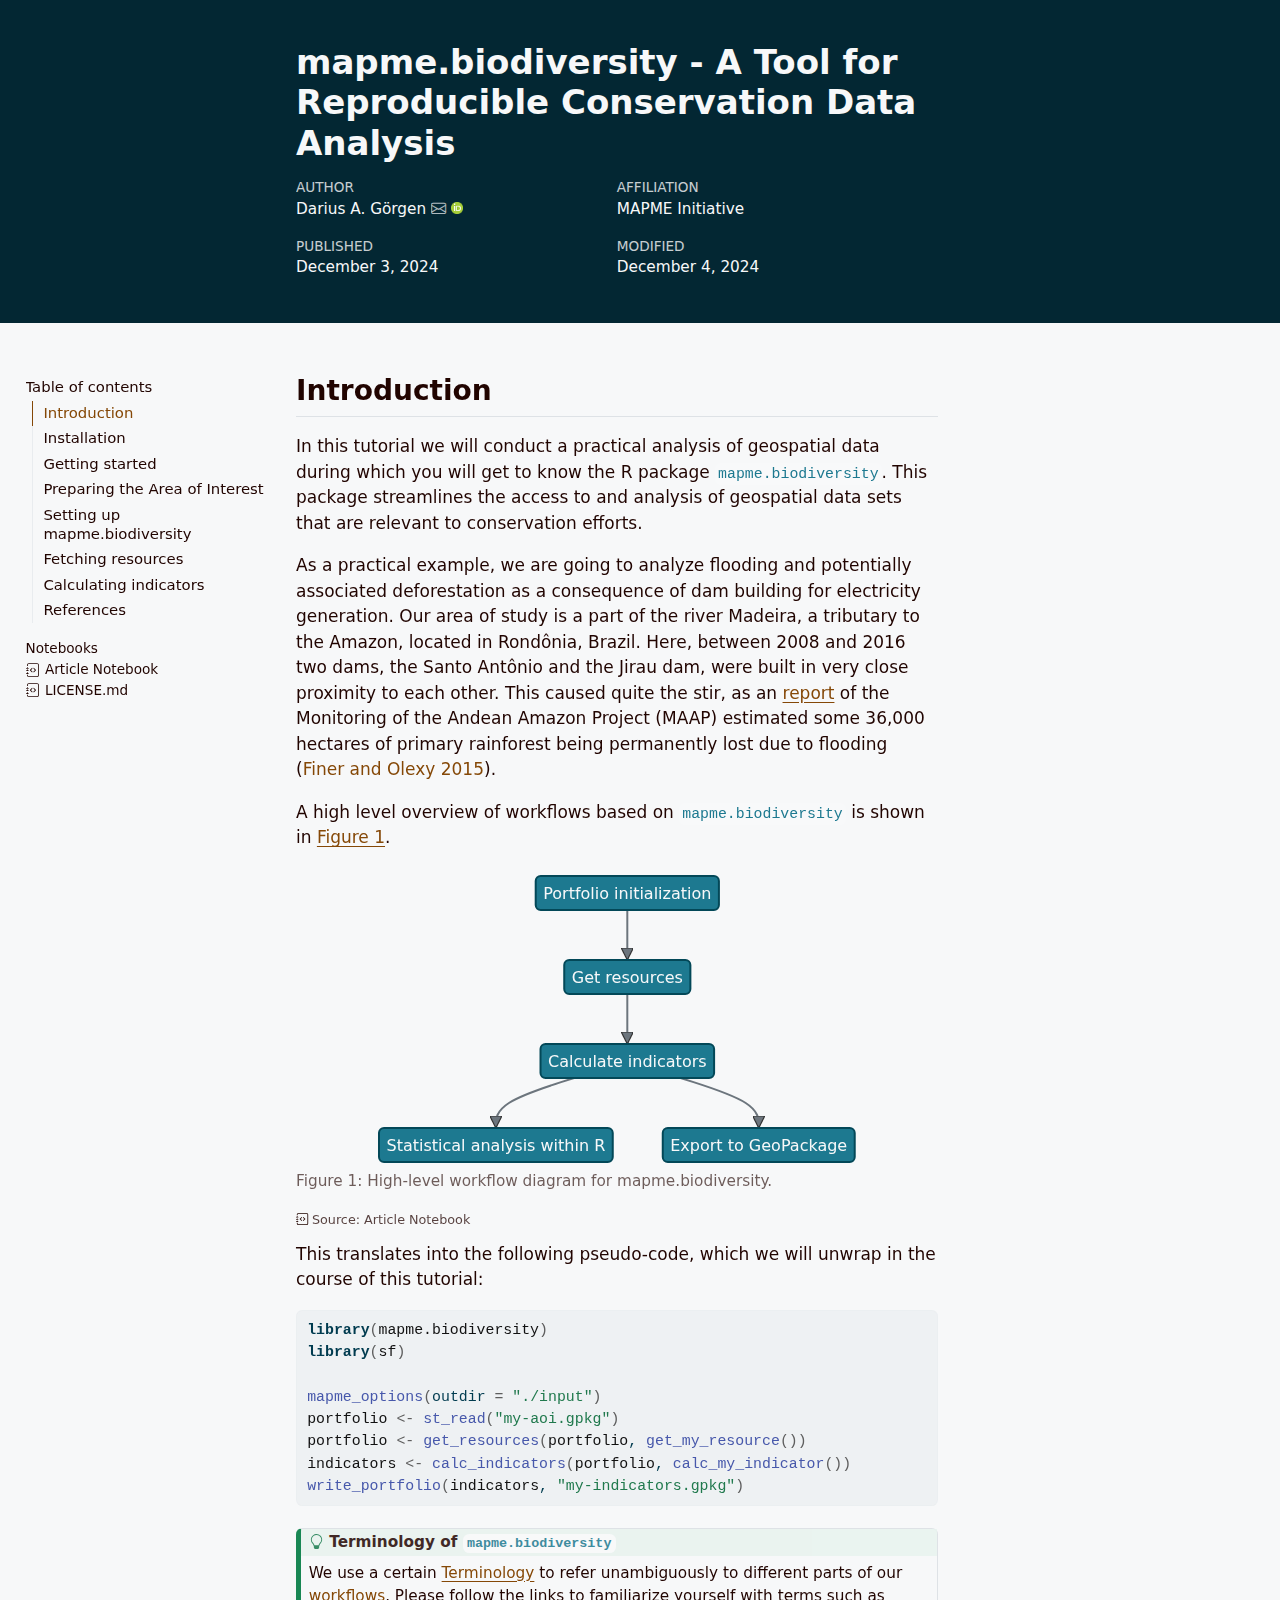
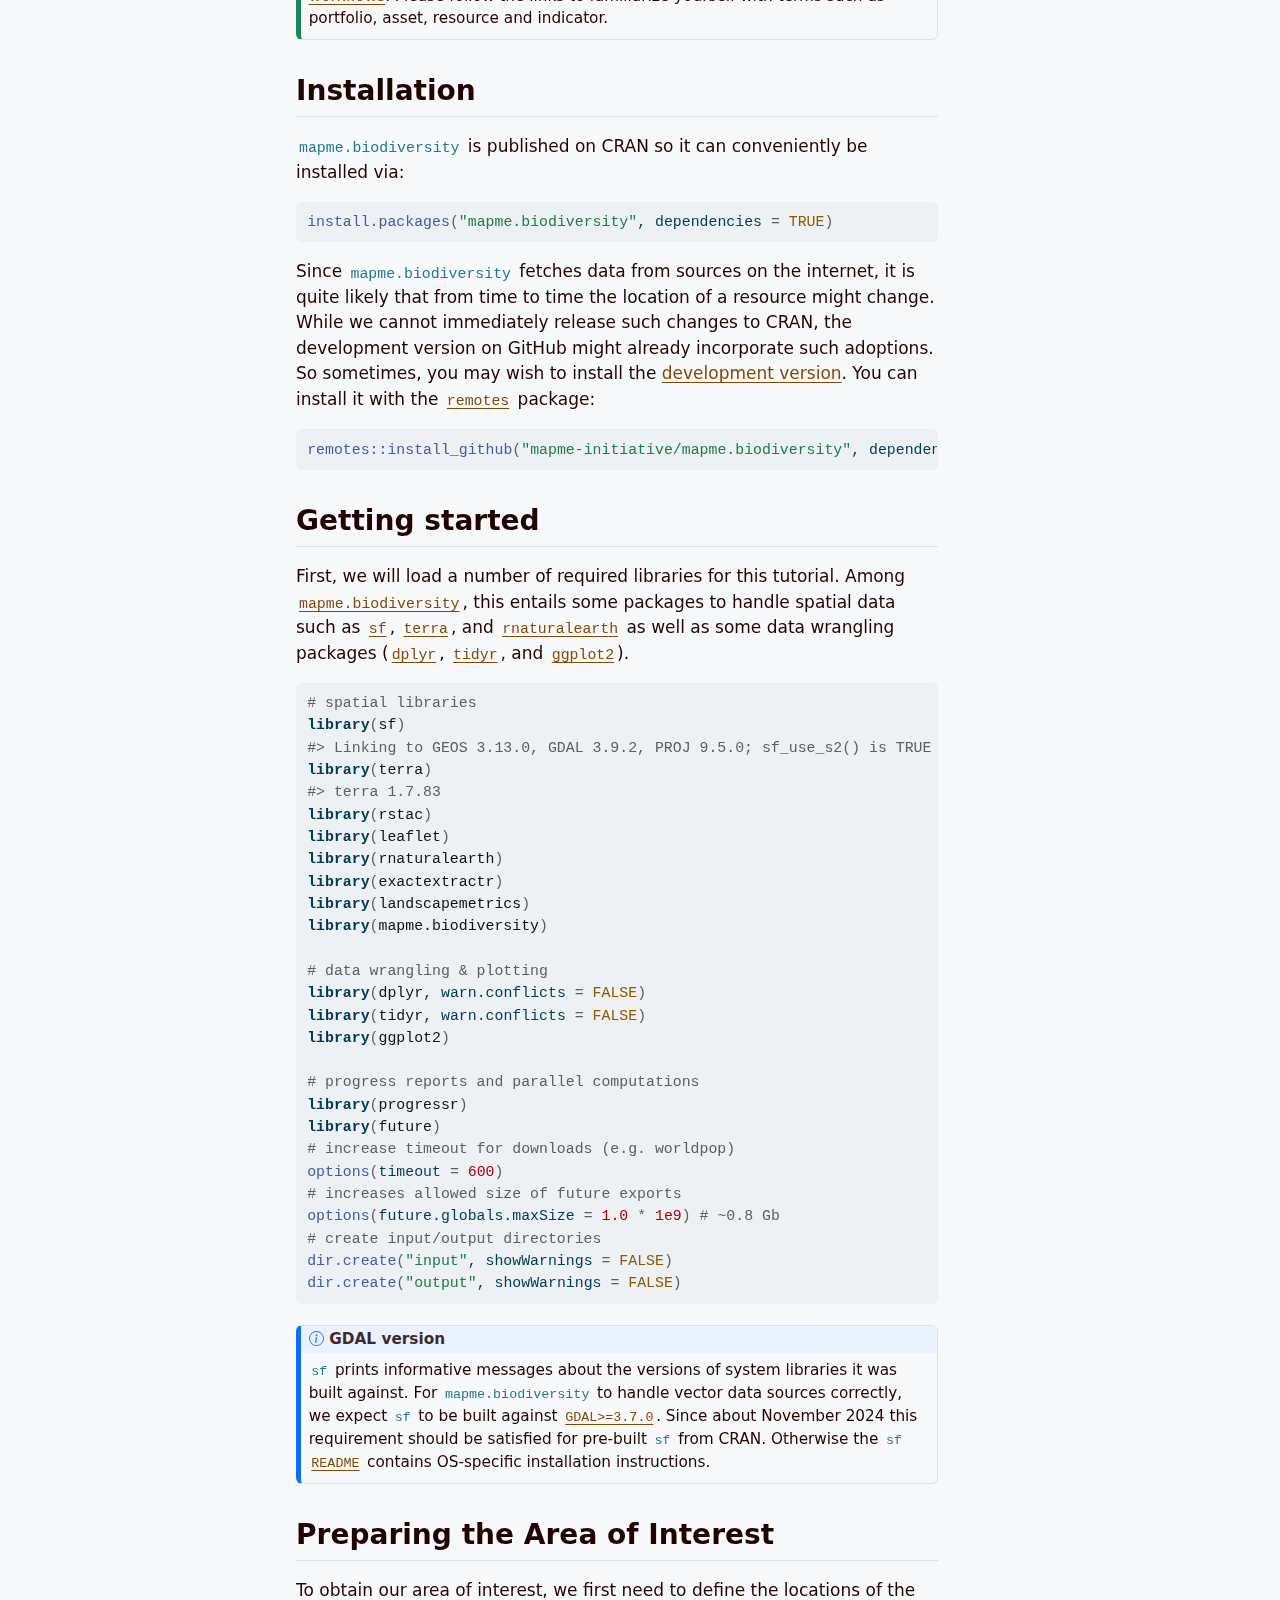
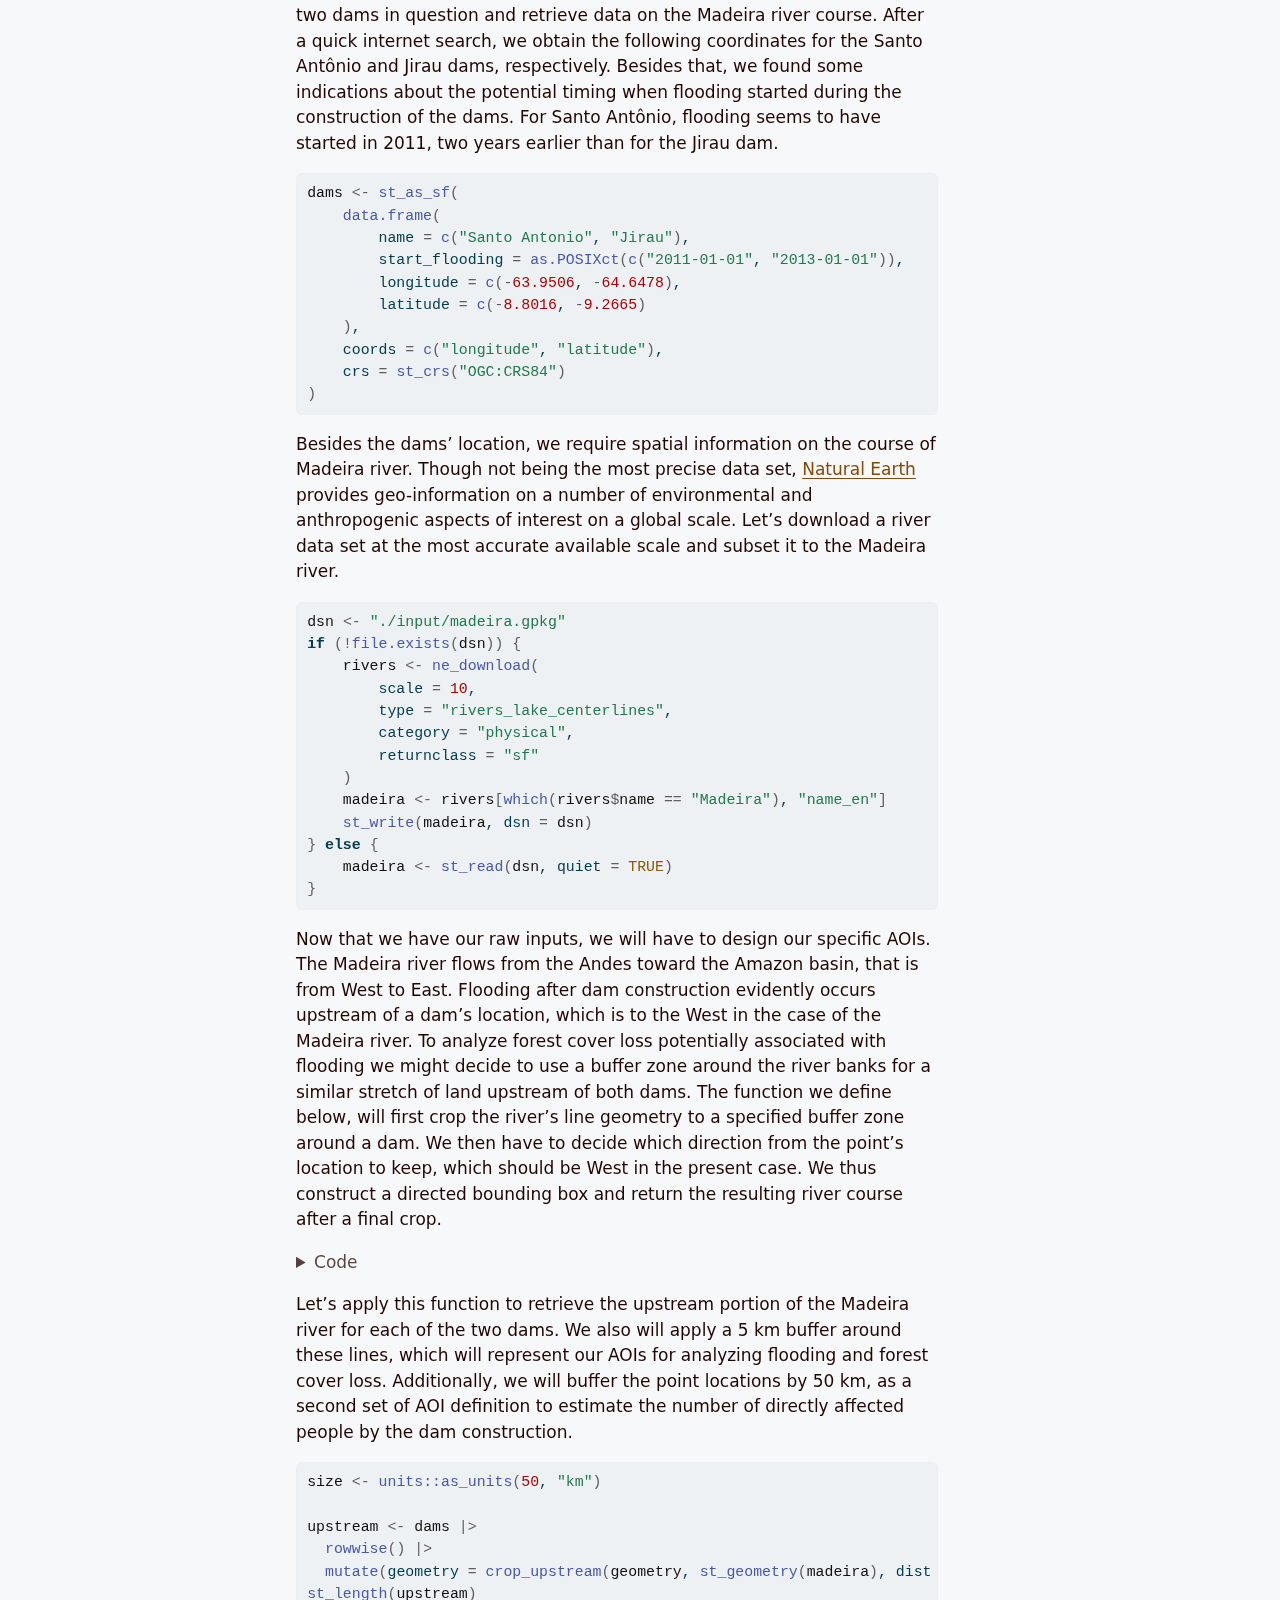
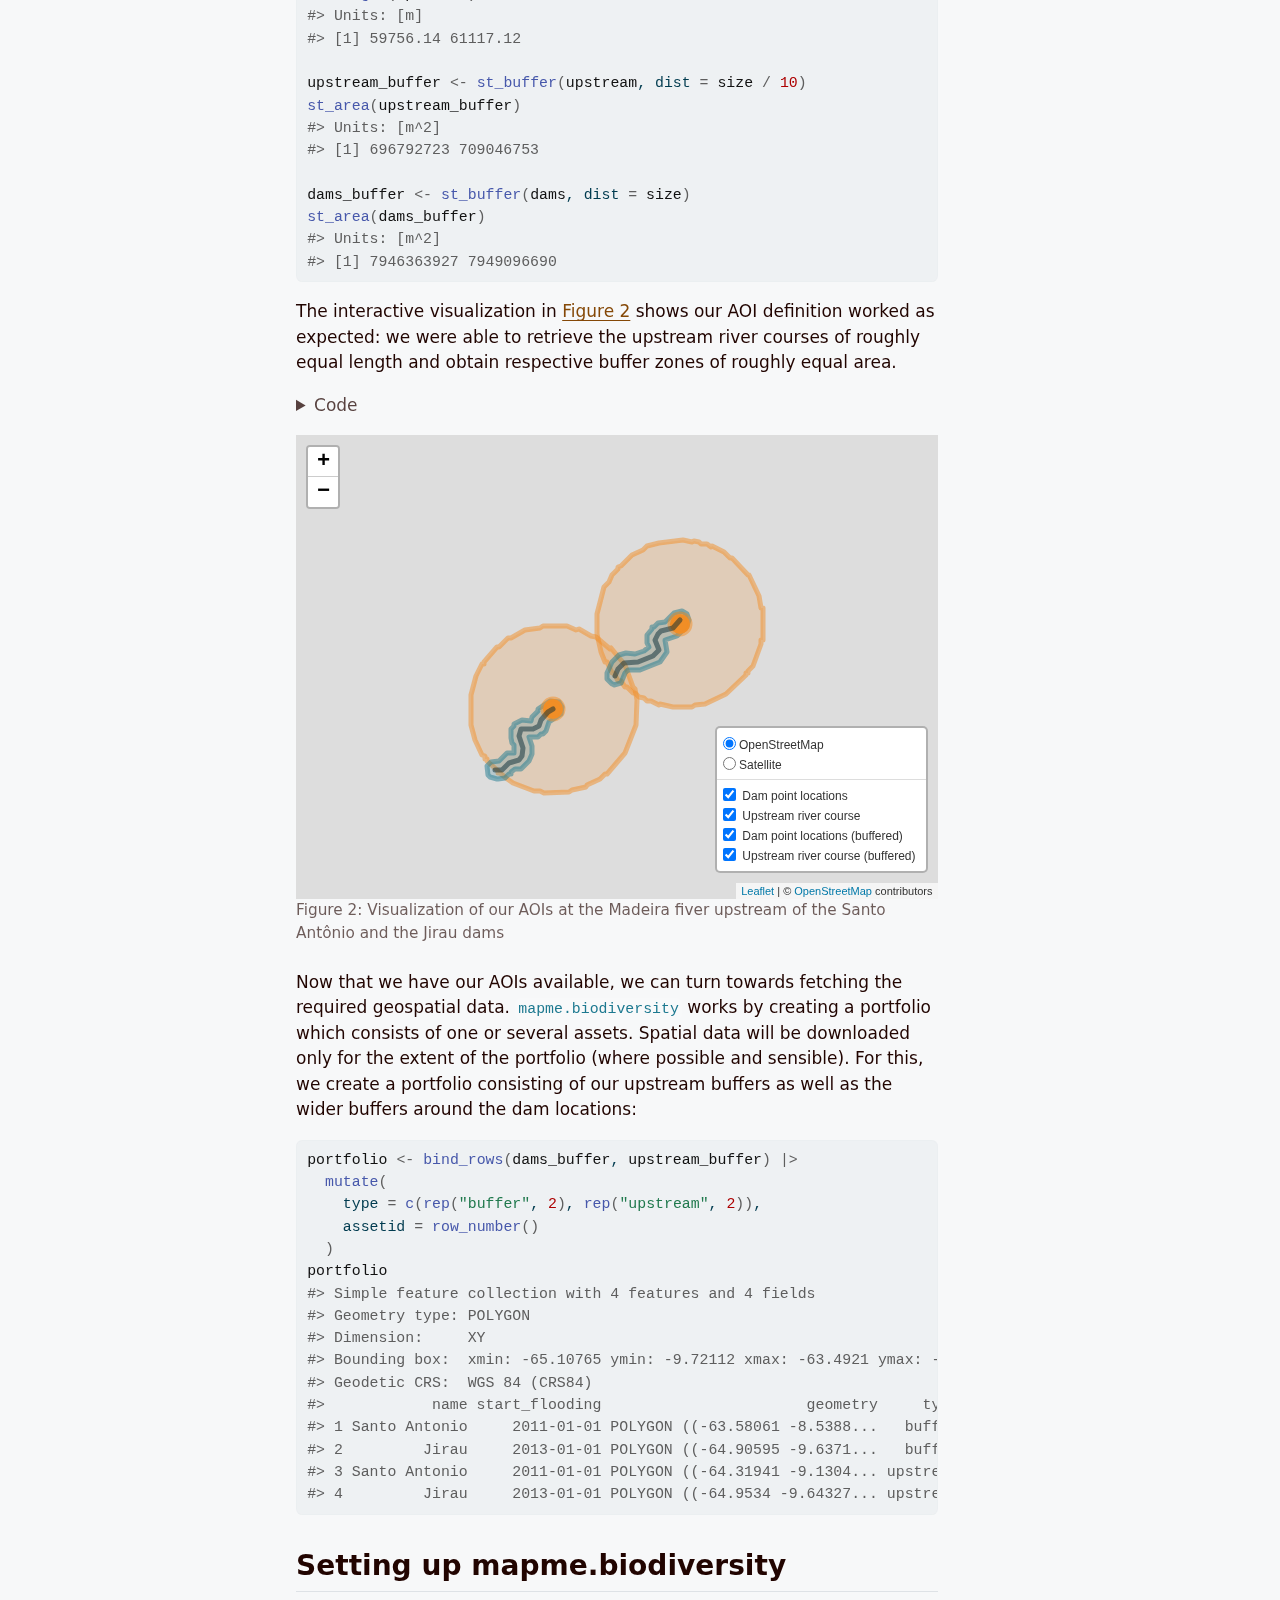
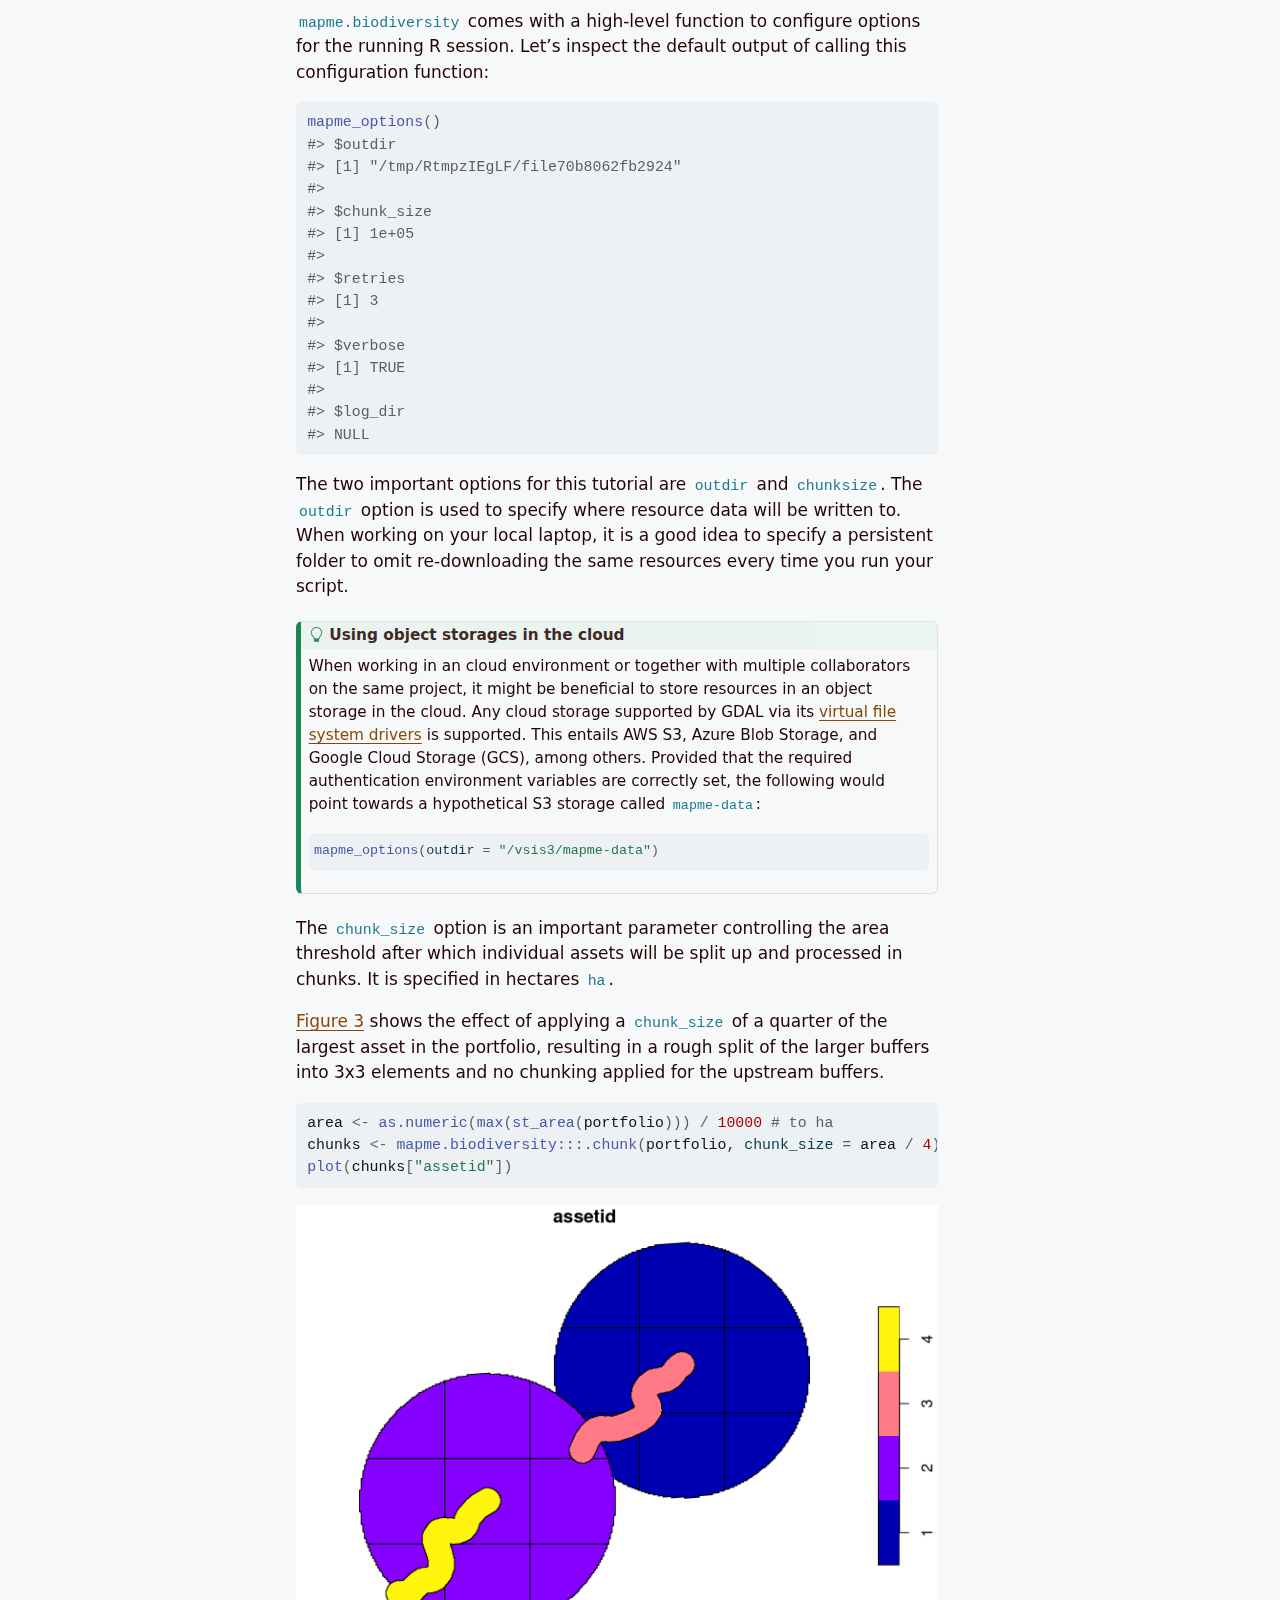
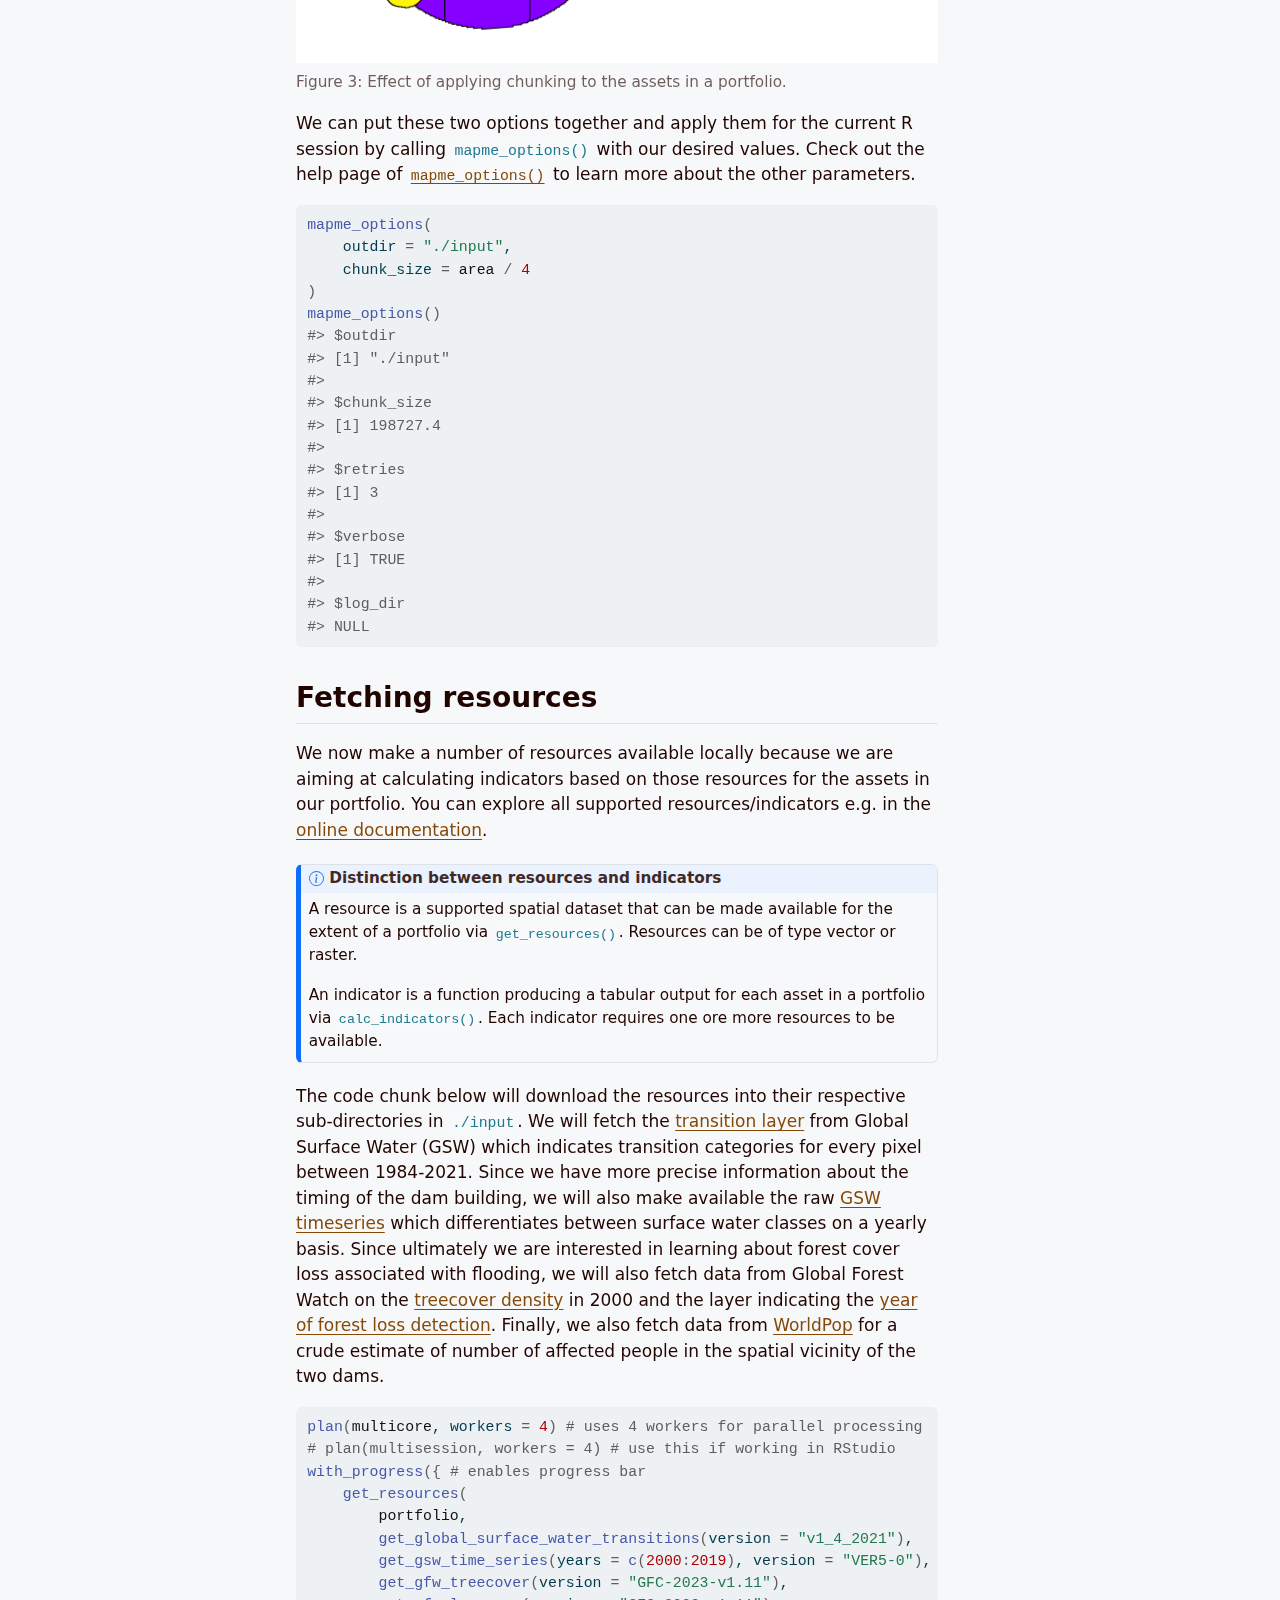
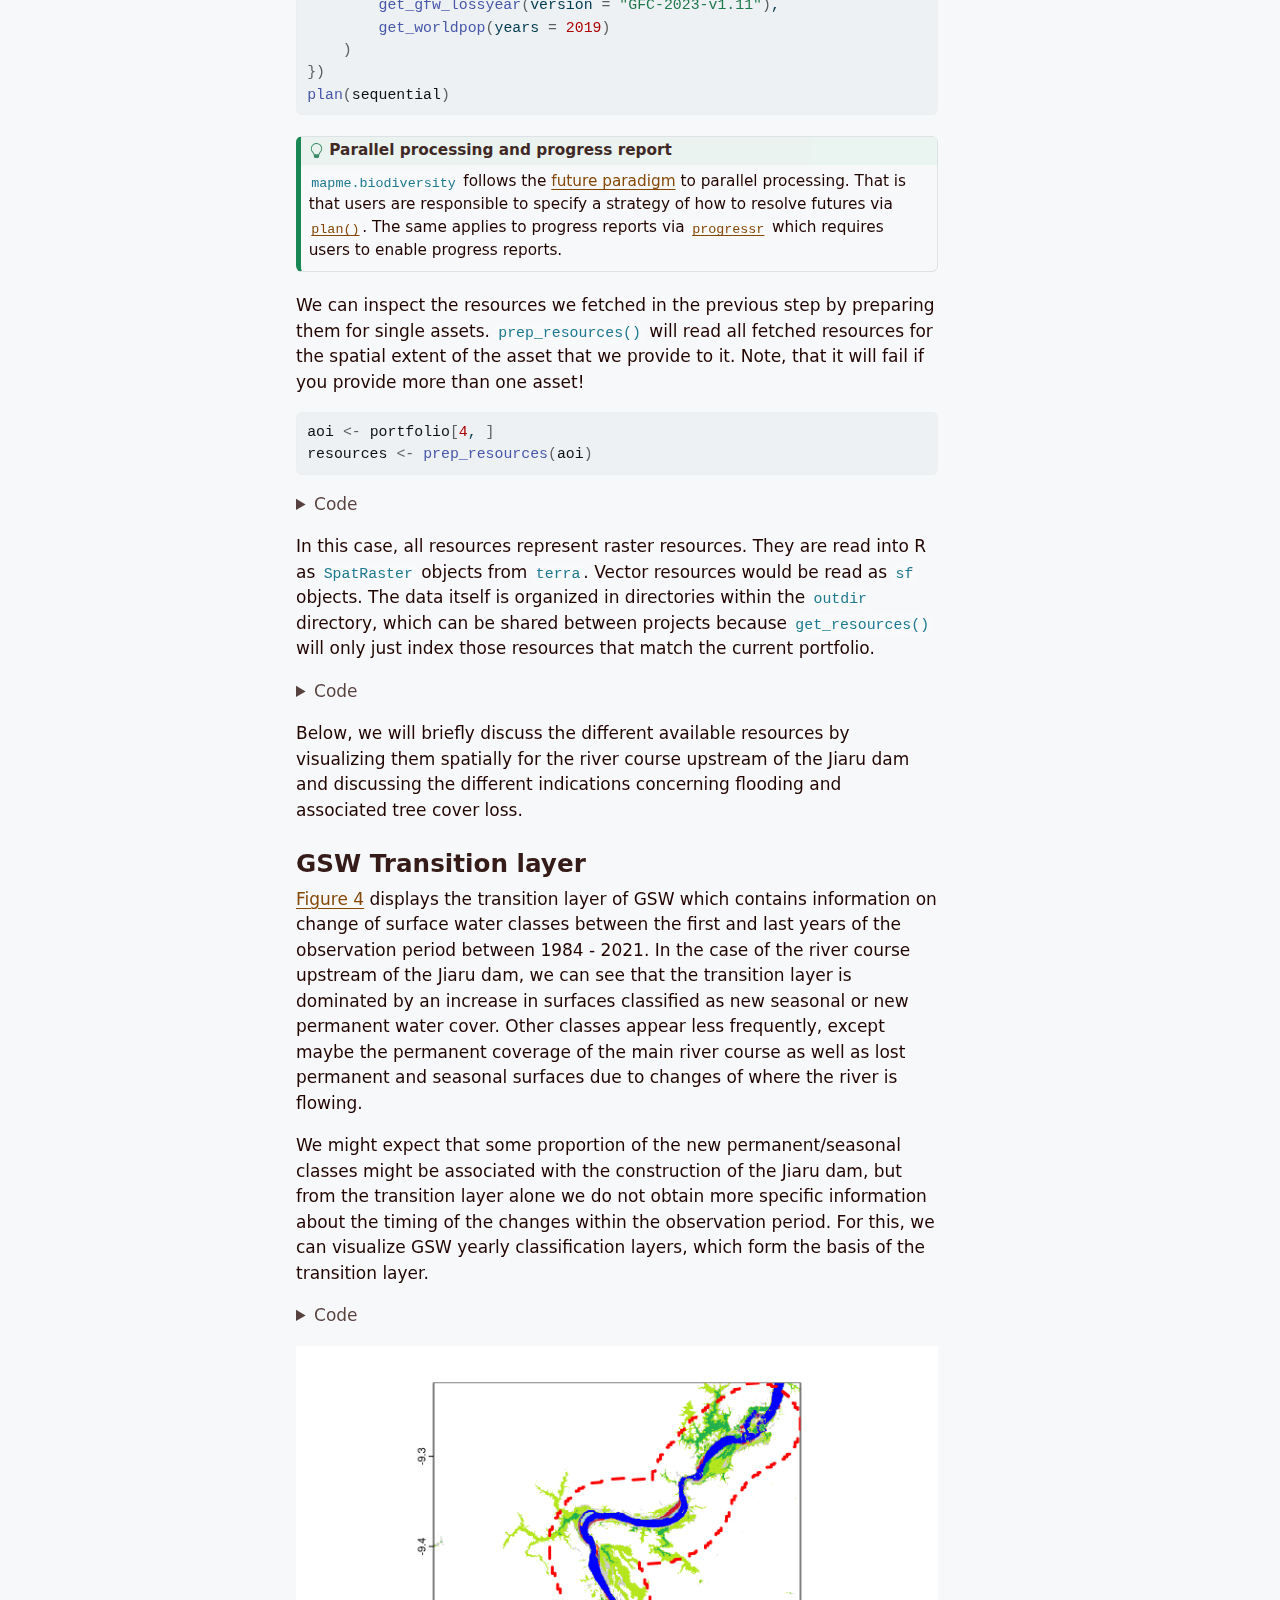
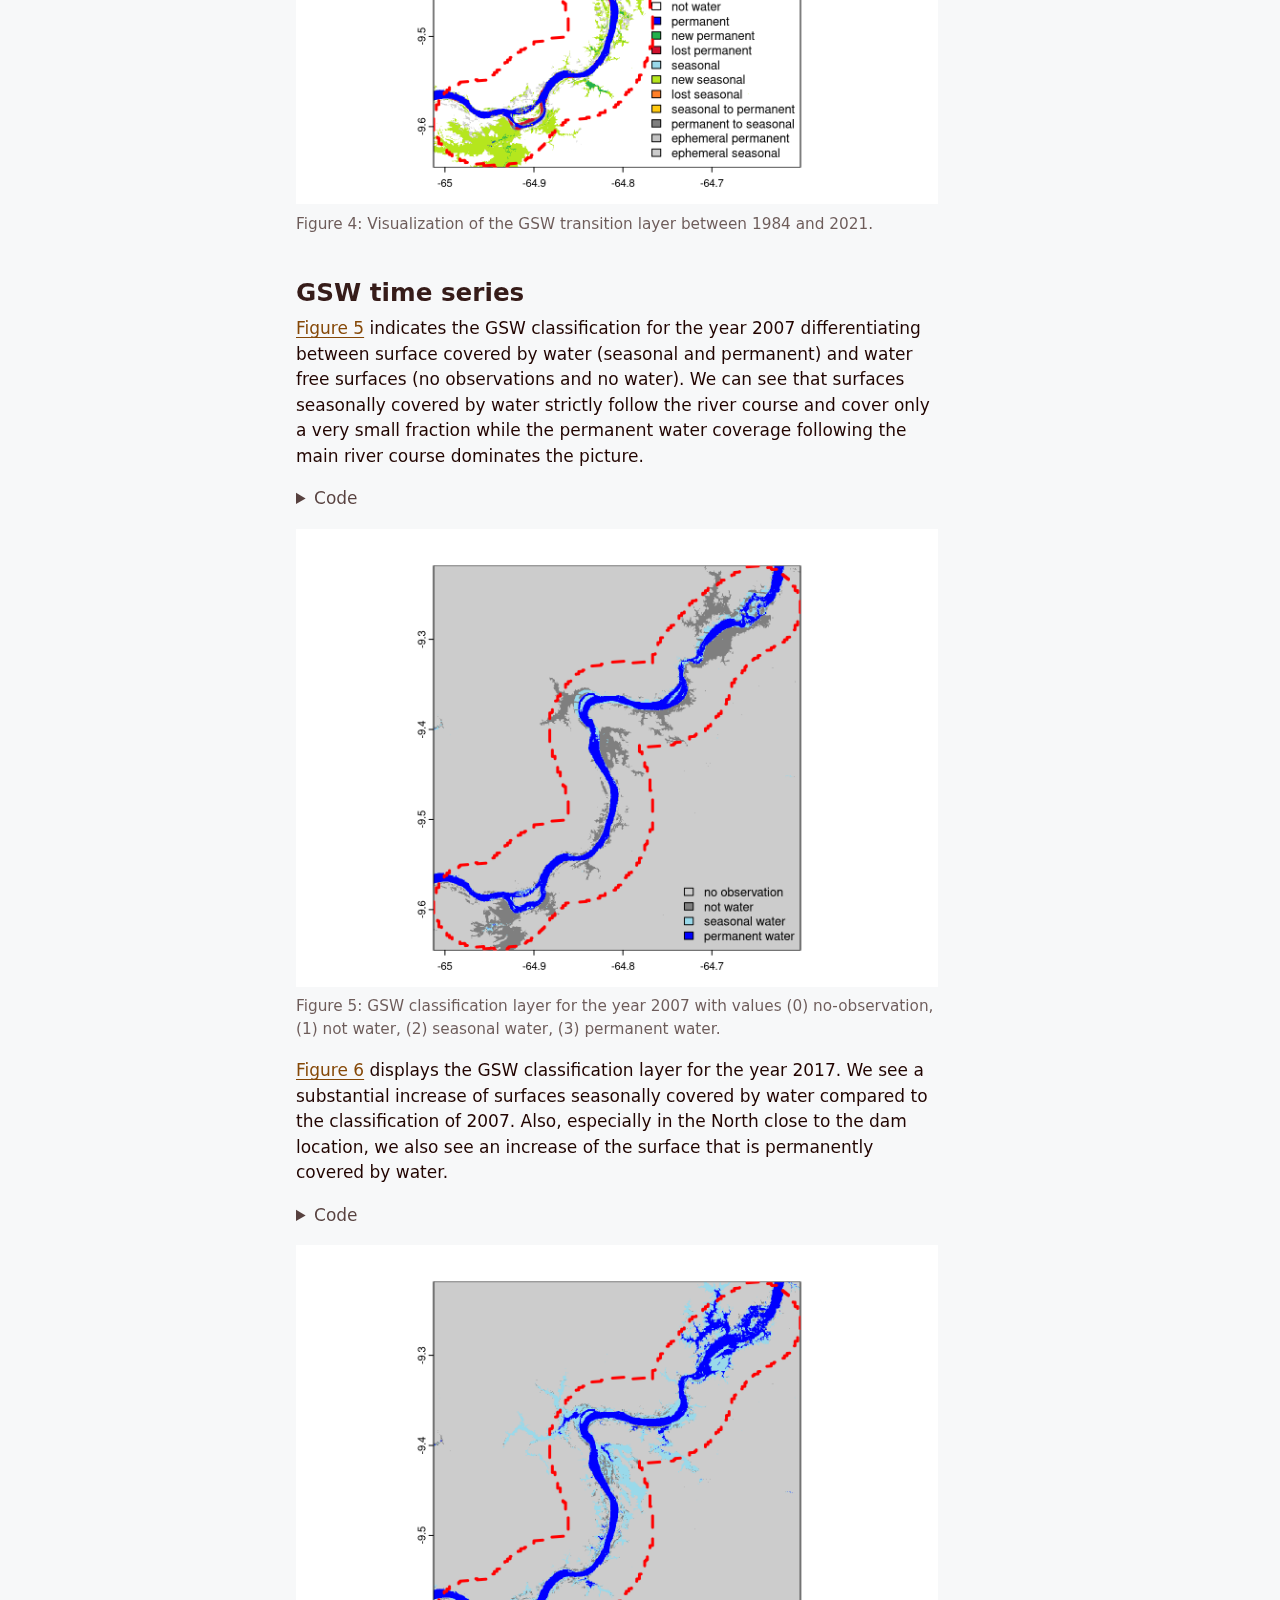
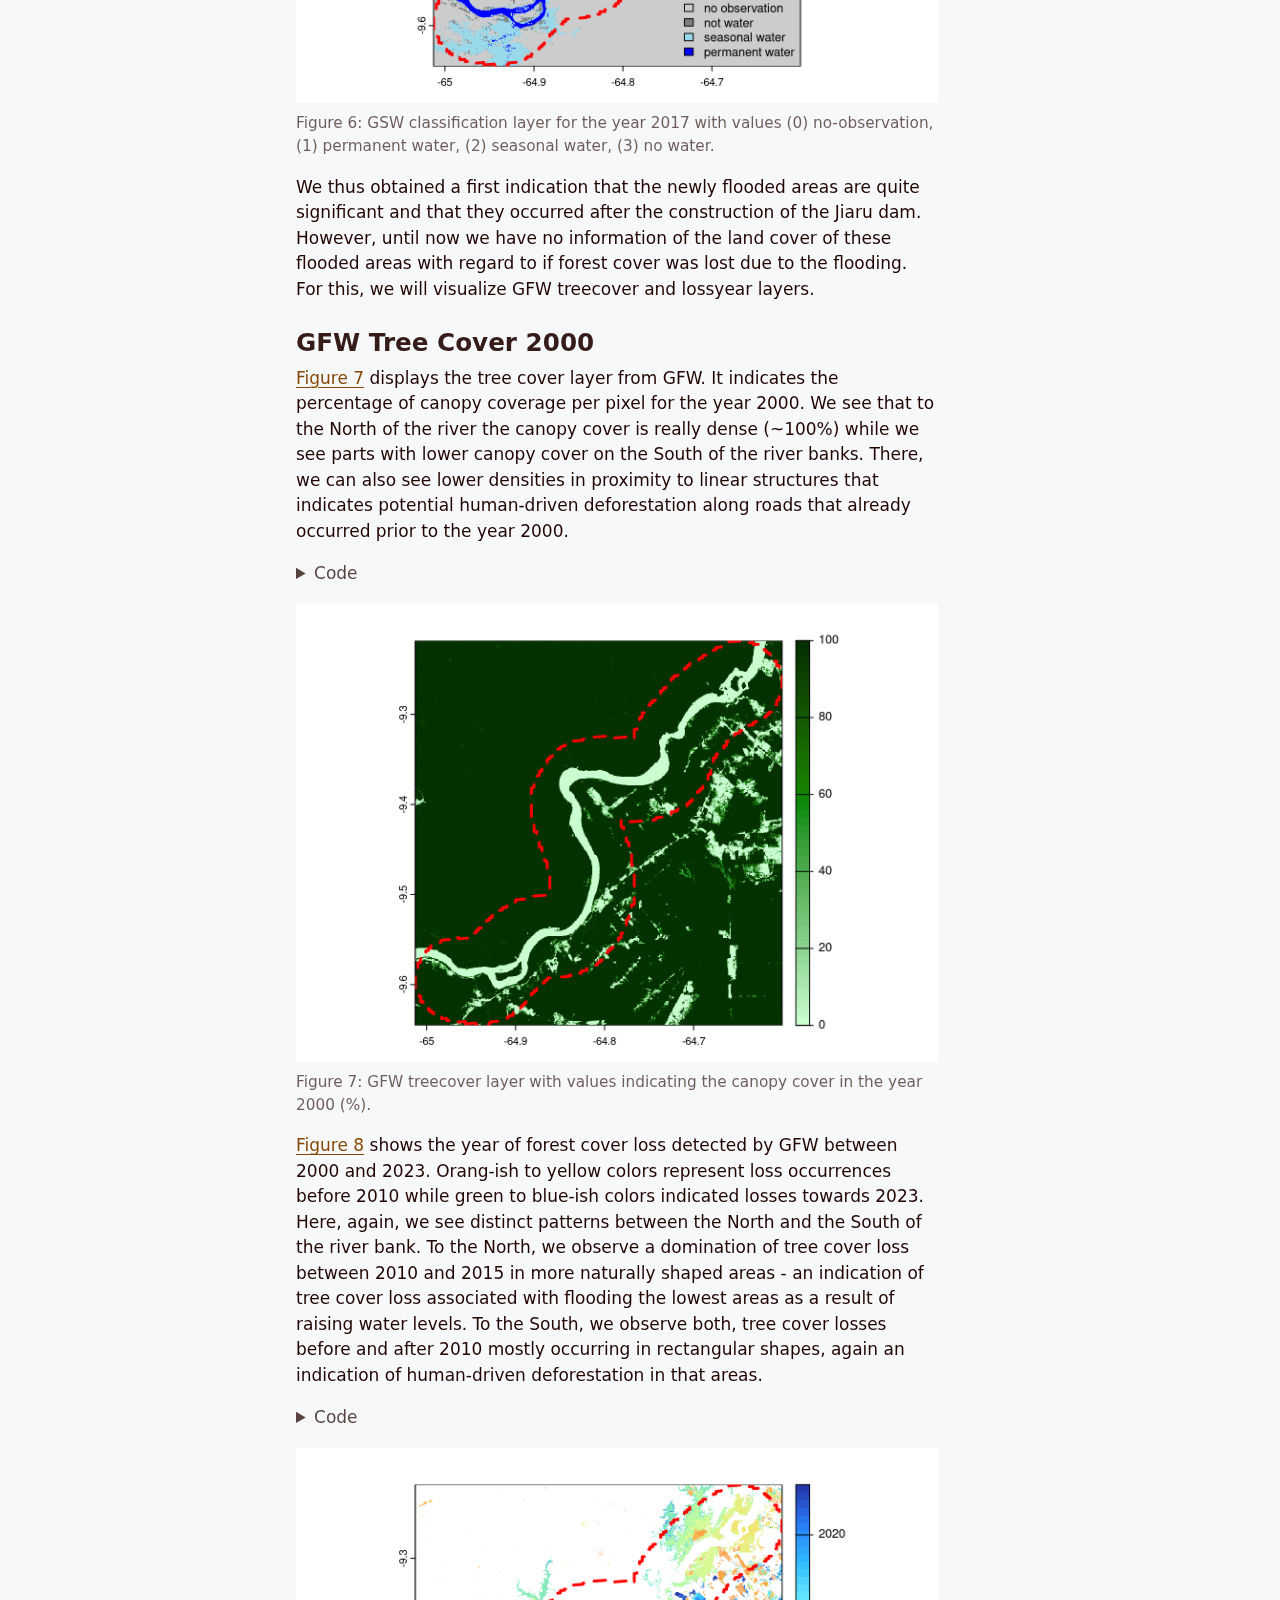
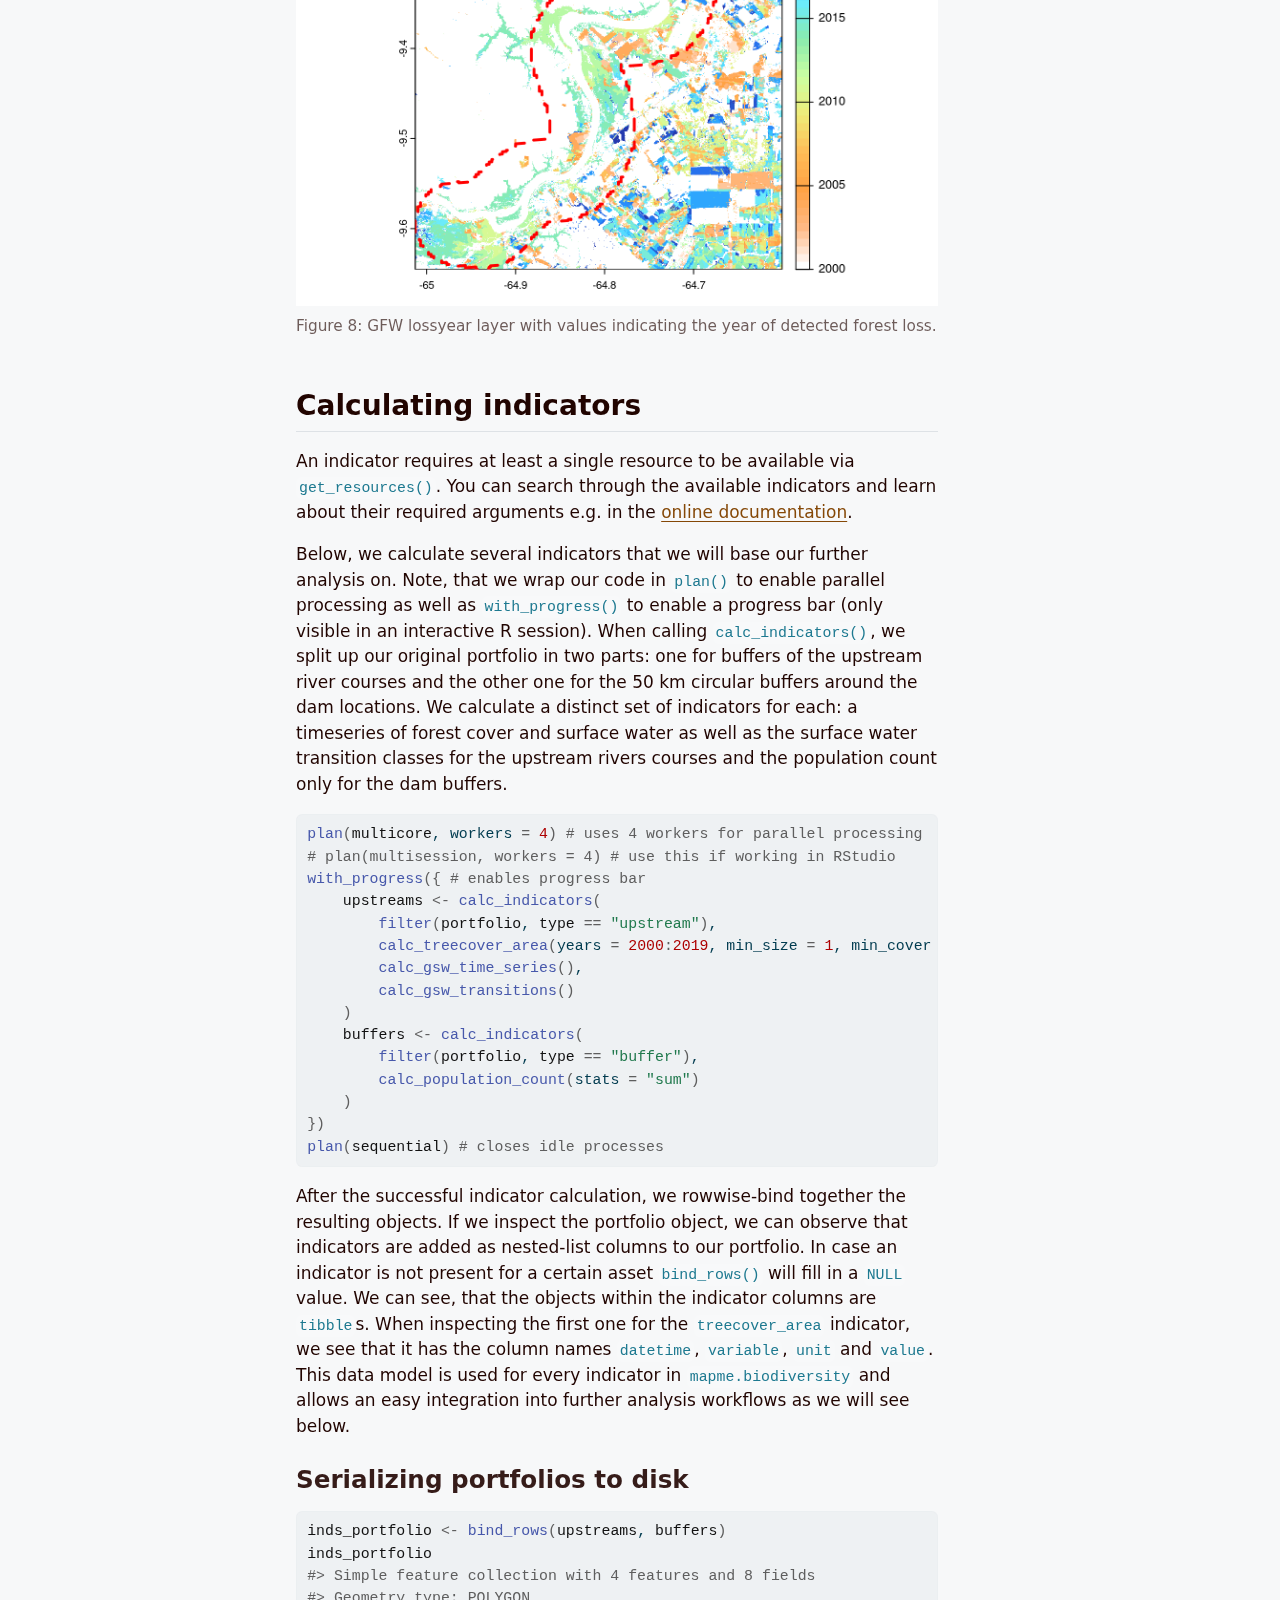
==== commit a6ea842d: "Built site for gh-pages" ====
--- a/index.html
+++ b/index.html
@@ -416,8 +416,8 @@
 <span>    <span class="op">)</span> </span></code><button title="Copy to Clipboard" class="code-copy-button"><i class="bi"></i></button></pre></div>
 </details><div id="fig-leaflet-map" class="cell-output-display quarto-float quarto-figure quarto-figure-center anchored">
 <figure class="quarto-float quarto-float-fig figure"><div aria-describedby="fig-leaflet-map-caption-0ceaefa1-69ba-4598-a22c-09a6ac19f8ca">
-<div class="leaflet html-widget html-fill-item" id="htmlwidget-21ed9b7b40bb0ffbc075" style="width:100%;height:464px;"></div>
-<script type="application/json" data-for="htmlwidget-21ed9b7b40bb0ffbc075">{"x":{"options":{"crs":{"crsClass":"L.CRS.EPSG3857","code":null,"proj4def":null,"projectedBounds":null,"options":{}}},"calls":[{"method":"addPolygons","args":[[[[{"lng":[-63.58061099735682,-63.58061099735682,-63.58356184052973,-63.58356184052973,-63.58651272056326,-63.58651272056326,-63.58651272056326,-63.5920457199019,-63.5920457199019,-63.59241459112586,-63.59241459112586,-63.59831660887191,-63.59831660887191,-63.60348099500035,-63.60348099500035,-63.60421877362868,-63.60421877362868,-63.60716991108209,-63.60716991108208,-63.61012108522338,-63.61012108522338,-63.61012108522338,-63.61602354348319,-63.61602354348319,-63.62045048332308,-63.62045048332308,-63.6219261482353,-63.6219261482353,-63.62487750549194,-63.62487750549194,-63.62782889930682,-63.62782889930682,-63.63373179652485,-63.63373179652485,-63.63963483971646,-63.63963483971646,-63.6448001221171,-63.64480012211709,-63.64553802870868,-63.64553802870868,-63.64996551603043,-63.64996551603043,-63.65144136332851,-63.65144136332851,-63.65439308519471,-63.65439308519471,-63.65734484340292,-63.65734484340292,-63.66029663793151,-63.66029663793151,-63.66324846875885,-63.66324846875885,-63.6662003358633,-63.6662003358633,-63.66915223922321,-63.66915223922321,-63.67210417881694,-63.67210417881695,-63.67505615462287,-63.67505615462287,-63.67800816661932,-63.67800816661932,-63.68096021478466,-63.68096021478466,-63.68538835480199,-63.68538835480199,-63.68686441953542,-63.68686441953542,-63.69129266788079,-63.69129266788079,-63.69276876870191,-63.69276876870191,-63.69867326211089,-63.69867326211089,-63.70457789958905,-63.70457789958905,-63.71048268096312,-63.71048268096312,-63.71934012244979,-63.71934012244979,-63.72229267470548,-63.72229267470549,-63.728197886727,-63.728197886727,-63.73410324195082,-63.73410324195082,-63.74000874020349,-63.74443795765129,-63.74443795765129,-63.74591438131149,-63.74591438131149,-63.75182016510129,-63.75182016510129,-63.75772609139934,-63.76326302657579,-63.76326302657579,-63.76363216003202,-63.76363216003202,-63.7695383708257,-63.77249152947866,-63.77249152947866,-63.77544472360674,-63.77544472360674,-63.78135121820144,-63.78135121820144,-63.79316463213688,-63.79316463213688,-63.79907155113008,-63.80497861124188,-63.80497861124188,-63.81679315412578,-63.8197468777742,-63.8197468777742,-63.82270063655011,-63.82270063655011,-63.82860825939744,-63.83442371261773,-63.83442371261773,-63.83451602249382,-63.83451602249382,-63.84042392566521,-63.84928604268229,-63.84928604268229,-63.85224015153695,-63.85224015153695,-63.85814847388912,-63.86405693562002,-63.8684883732807,-63.86848837328071,-63.86996553655546,-63.86996553655546,-63.87587427652128,-63.88769217284711,-63.8906467335503,-63.8906467335503,-63.8936013288586,-63.8936013288586,-63.8995106232034,-63.90542005570716,-63.91132962619552,-63.91723933449407,-63.92019424026765,-63.92019424026765,-63.92314918042837,-63.92314918042837,-63.93496928450637,-63.95861113661296,-64.00590137750739,-64.02954974392279,-64.04137473372472,-64.04728742966164,-64.04728742966164,-64.05320025938903,-64.05911322273181,-64.0650263195148,-64.07093954956278,-64.07093954956278,-64.07389621450641,-64.07389621450641,-64.07685291270057,-64.08868003754445,-64.09459379889996,-64.09459379889996,-64.09496341338222,-64.09496341338222,-64.10050769264406,-64.10642171860138,-64.11233587659653,-64.11233587659653,-64.1127055158513,-64.1127055158513,-64.12416458799854,-64.13007914105444,-64.13007914105444,-64.13599382544625,-64.14190864099842,-64.14190864099842,-64.14782358753537,-64.15373866488149,-64.15373866488149,-64.1539235131544,-64.1539235131544,-64.15965387286113,-64.16556921129863,-64.16556921129862,-64.17148468001827,-64.17740027884435,-64.17740027884435,-64.18331600760109,-64.18331600760109,-64.18627392064853,-64.18627392064853,-64.19514785420338,-64.19514785420338,-64.20106397169728,-64.20106397169728,-64.20402207891547,-64.20402207891547,-64.20698021841851,-64.21289659419115,-64.21289659419114,-64.21881309883928,-64.21881309883928,-64.22029224511748,-64.22029224511748,-64.22472973218693,-64.22472973218693,-64.22768809706808,-64.22768809706808,-64.23064649405811,-64.23656338427681,-64.23656338427681,-64.24248040266693,-64.24248040266693,-64.24839754905243,-64.24839754905243,-64.25431482325716,-64.25431482325716,-64.26023222510501,-64.26023222510501,-64.26614975441981,-64.26614975441981,-64.27206741102533,-64.27206741102533,-64.27798519474537,-64.27798519474537,-64.28390310540365,-64.28390310540365,-64.2898211428239,-64.2898211428239,-64.29278020901465,-64.29278020901465,-64.29573930682979,-64.29573930682979,-64.29721886758959,-64.29721886758959,-64.30165759724495,-64.30165759724495,-64.30757601389305,-64.30757601389305,-64.31349455659768,-64.31349455659768,-64.31349455659768,-64.31497421194948,-64.31497421194948,-64.31941322518237,-64.31941322518237,-64.32533201947068,-64.32533201947068,-64.32607187758646,-64.32607187758646,-64.33125093928612,-64.33125093928612,-64.33125093928612,-64.33421044621134,-64.33421044621134,-64.33716998445216,-64.33716998445216,-64.34308915479227,-64.34308915479227,-64.34308915479227,-64.34900845012986,-64.34900845012986,-64.34900845012986,-64.35492787028832,-64.35492787028832,-64.35492787028832,-64.360847415091,-64.360847415091,-64.360847415091,-64.36676708436127,-64.36676708436127,-64.36676708436127,-64.36676708436127,-64.36750705176287,-64.36750705176287,-64.3726868779224,-64.3726868779224,-64.37268687792239,-64.37564682125682,-64.37564682125681,-64.37860679559769,-64.37860679559769,-64.37860679559769,-64.37860679559769,-64.3815668009229,-64.3815668009229,-64.38452683721039,-64.38452683721037,-64.38452683721037,-64.38600686695806,-64.38600686695806,-64.39044700258368,-64.3904470025837,-64.3904470025837,-64.3904470025837,-64.39044700258368,-64.3919270632439,-64.3919270632439,-64.39636729154081,-64.39636729154081,-64.39636729154081,-64.39636729154081,-64.39932748230804,-64.39932748230804,-64.40228770390492,-64.40228770390492,-64.40228770390492,-64.40228770390492,-64.40228770390492,-64.40228770390492,-64.40228770390492,-64.40228770390492,-64.40524795630931,-64.40524795630931,-64.40820823949912,-64.40820823949912,-64.40820823949912,-64.40820823949912,-64.40820823949912,-64.40820823949912,-64.40820823949912,-64.40820823949912,-64.40376782625755,-64.40376782625755,-64.40228770390492,-64.40228770390492,-64.40228770390492,-64.40228770390492,-64.40228770390492,-64.40228770390492,-64.40228770390492,-64.40228770390492,-64.39932748230804,-64.39932748230804,-64.39636729154081,-64.39636729154081,-64.39636729154081,-64.39636729154081,-64.39340713162532,-64.39340713162532,-64.39044700258368,-64.3904470025837,-64.39044700258368,-64.39044700258368,-64.3904470025837,-64.38748690443799,-64.38748690443799,-64.38452683721037,-64.38452683721037,-64.38452683721037,-64.37860679559769,-64.37860679559769,-64.37860679559769,-64.37860679559769,-64.37287187347199,-64.37287187347199,-64.37268687792239,-64.3726868779224,-64.37268687792239,-64.36676708436127,-64.36676708436127,-64.36676708436127,-64.36380723417872,-64.36380723417872,-64.360847415091,-64.360847415091,-64.360847415091,-64.35492787028832,-64.35492787028832,-64.35492787028832,-64.34974837082714,-64.34974837082714,-64.34900845012986,-64.34900845012986,-64.34900845012986,-64.34456896691505,-64.34456896691506,-64.34308915479227,-64.34308915479227,-64.34308915479227,-64.33864976530901,-64.33864976530903,-64.33716998445216,-64.33716998445216,-64.33716998445216,-64.33199081308038,-64.33199081308038,-64.33125093928612,-64.33125093928612,-64.33125093928612,-64.32533201947068,-64.32533201947068,-64.32533201947068,-64.31941322518237,-64.31941322518237,-64.31645387516603,-64.31645387516603,-64.31349455659768,-64.31349455659768,-64.30757601389305,-64.30757601389305,-64.30461678980092,-64.30461678980092,-64.30165759724495,-64.30165759724495,-64.30165759724495,-64.29573930682979,-64.29573930682979,-64.29130067196485,-64.29130067196485,-64.2898211428239,-64.2898211428239,-64.28390310540365,-64.28390310540365,-64.27798519474537,-64.27798519474537,-64.27354684504525,-64.27354684504525,-64.27206741102533,-64.27206741102533,-64.26910856682225,-64.26910856682224,-64.26614975441981,-64.26614975441981,-64.26614975441981,-64.26023222510501,-64.26023222510501,-64.25431482325716,-64.25431482325716,-64.24839754905243,-64.24839754905243,-64.24248040266693,-64.24248040266693,-64.23656338427681,-64.23656338427681,-64.23064649405811,-64.23064649405811,-64.22472973218694,-64.22472973218693,-64.21881309883928,-64.21881309883928,-64.21289659419115,-64.21289659419115,-64.20698021841851,-64.20698021841851,-64.20106397169728,-64.19810589678593,-64.19810589678593,-64.19514785420338,-64.19514785420338,-64.18997135754131,-64.18997135754131,-64.18923186611271,-64.18923186611271,-64.18331600760109,-64.18331600760109,-64.17740027884435,-64.17740027884435,-64.17148468001827,-64.16704806627145,-64.16704806627145,-64.16556921129862,-64.16556921129863,-64.15965387286113,-64.15965387286113,-64.15373866488149,-64.14930234461539,-64.14930234461539,-64.14782358753537,-64.14782358753537,-64.14190864099841,-64.14190864099842,-64.13599382544625,-64.13007914105444,-64.13007914105444,-64.12416458799854,-64.1197287595014,-64.1197287595014,-64.11825016645409,-64.11825016645409,-64.11233587659653,-64.10937878110521,-64.10937878110521,-64.10642171860138,-64.10642171860138,-64.10050769264406,-64.0975507292344,-64.0975507292344,-64.09459379889996,-64.09459379889996,-64.08868003754445,-64.08350560509625,-64.08350560509624,-64.08276640875289,-64.08276640875289,-64.07685291270056,-64.07093954956278,-64.07093954956278,-64.0650263195148,-64.05911322273181,-64.05393937250339,-64.05393937250338,-64.05320025938903,-64.05320025938903,-64.0362012346676,-64.0362012346676,-64.03546217175342,-64.03546217175342,-64.02954974392279,-64.02363745040788,-64.01772529138368,-64.01772529138368,-64.00590137750739,-63.99407800369342,-63.988166519747,-63.988166519747,-63.98225517134075,-63.97634395864947,-63.97043288184791,-63.96452194111085,-63.95861113661296,-63.95270046852893,-63.94678993703342,-63.94087954230103,-63.94087954230103,-63.93496928450637,-63.91132962619552,-63.88769217284712,-63.88769217284712,-63.88178315534325,-63.87587427652128,-63.86996553655546,-63.86405693562002,-63.85814847388912,-63.85224015153695,-63.84633196873762,-63.84042392566521,-63.84042392566521,-63.82860825939744,-63.81679315412578,-63.81679315412578,-63.81670085082803,-63.81670085082803,-63.8108858122984,-63.80497861124188,-63.79907155113008,-63.79907155113008,-63.79611807398279,-63.79611807398279,-63.79316463213688,-63.78135121820144,-63.78135121820144,-63.77839795318823,-63.77839795318823,-63.77544472360674,-63.7695383708257,-63.76363216003202,-63.76363216003202,-63.75772609139934,-63.75182016510129,-63.75182016510129,-63.75163560719985,-63.75163560719985,-63.74591438131149,-63.74000874020349,-63.74000874020349,-63.73927054510595,-63.73927054510595,-63.73410324195082,-63.728197886727,-63.728197886727,-63.72229267470549,-63.71638760605973,-63.71638760605973,-63.71048268096312,-63.71048268096312,-63.70753027229994,-63.70753027229994,-63.70457789958907,-63.69867326211089,-63.69867326211089,-63.69276876870191,-63.69276876870191,-63.68981657607753,-63.68981657607753,-63.68686441953542,-63.68096021478466,-63.68096021478466,-63.67505615462287,-63.67505615462287,-63.66915223922321,-63.66915223922321,-63.66767628301267,-63.66767628301267,-63.66324846875885,-63.66324846875885,-63.66029663793151,-63.66029663793151,-63.65734484340292,-63.65144136332851,-63.65144136332851,-63.64553802870868,-63.64553802870868,-63.63963483971646,-63.63963483971646,-63.63373179652485,-63.63373179652485,-63.62782889930682,-63.62782889930682,-63.6219261482353,-63.6219261482353,-63.61602354348319,-63.61602354348319,-63.61602354348319,-63.61307229603095,-63.61307229603095,-63.61012108522338,-63.61012108522338,-63.60864549356809,-63.60864549356809,-63.60421877362868,-63.60421877362868,-63.59831660887191,-63.59831660887191,-63.59241459112586,-63.59241459112586,-63.58946363743583,-63.58946363743583,-63.58651272056326,-63.58651272056325,-63.58061099735682,-63.58061099735682,-63.58061099735682,-63.57766019106612,-63.57766019106612,-63.57470942167922,-63.57470942167922,-63.56880799370312,-63.56880799370312,-63.56733265980767,-63.56733265980767,-63.56290671360111,-63.56290671360111,-63.56290671360111,-63.55995612905684,-63.55995612905684,-63.5570055815458,-63.5570055815458,-63.55110459770974,-63.55110459770974,-63.55110459770974,-63.54520376226543,-63.54520376226543,-63.54520376226543,-63.53930307538538,-63.53930307538538,-63.53930307538538,-63.53930307538538,-63.53635278771083,-63.53635278771083,-63.53340253724202,-63.53340253724202,-63.5275021480078,-63.5275021480078,-63.5275021480078,-63.5275021480078,-63.52602707398649,-63.52602707398649,-63.52160190785509,-63.52160190785509,-63.52160190785509,-63.5201268711311,-63.5201268711311,-63.51570181695626,-63.51570181695625,-63.51570181695626,-63.51570181695626,-63.50980187548362,-63.50980187548362,-63.50980187548362,-63.50980187548362,-63.5039020836095,-63.5039020836095,-63.5039020836095,-63.5039020836095,-63.5039020836095,-63.5039020836095,-63.49800244150612,-63.49800244150612,-63.49800244150612,-63.49800244150612,-63.49800244150612,-63.49210294934574,-63.49210294934574,-63.49210294934574,-63.49210294934574,-63.49210294934574,-63.49210294934574,-63.49210294934574,-63.49210294934574,-63.49210294934574,-63.49210294934574,-63.49210294934574,-63.49210294934574,-63.49210294934574,-63.49210294934574,-63.49210294934574,-63.49210294934574,-63.49210294934574,-63.49210294934574,-63.49210294934574,-63.49210294934574,-63.49800244150612,-63.49800244150612,-63.49800244150612,-63.49800244150612,-63.49800244150612,-63.5009522438257,-63.5009522438257,-63.5039020836095,-63.5039020836095,-63.5039020836095,-63.5039020836095,-63.5039020836095,-63.5039020836095,-63.5039020836095,-63.50980187548362,-63.50980187548362,-63.50980187548362,-63.51570181695625,-63.51570181695625,-63.51570181695626,-63.51570181695626,-63.51570181695625,-63.52160190785509,-63.52160190785509,-63.52160190785509,-63.5275021480078,-63.5275021480078,-63.5275021480078,-63.5275021480078,-63.53340253724202,-63.53340253724202,-63.53635278771083,-63.53635278771083,-63.53930307538538,-63.53930307538538,-63.53930307538538,-63.53930307538538,-63.54520376226543,-63.54520376226543,-63.54520376226543,-63.55073579114526,-63.55073579114526,-63.55110459770974,-63.55110459770974,-63.55110459770974,-63.55553032168449,-63.55553032168449,-63.5570055815458,-63.5570055815458,-63.5570055815458,-63.56143141670118,-63.56143141670118,-63.56290671360111,-63.56290671360111,-63.56290671360111,-63.56733265980767,-63.56733265980767,-63.56880799370311,-63.56880799370312,-63.56880799370312,-63.57470942167922,-63.57470942167922,-63.57470942167922,-63.58061099735682],"lat":[-8.538802580648639,-8.533796328586158,-8.534011460805273,-8.531508411263015,-8.531723462407548,-8.529220443475968,-8.524214681149205,-8.524617504238122,-8.524304641947705,-8.524331493383833,-8.514633444874276,-8.515062551438323,-8.510057402290638,-8.510432591349252,-8.509806946799529,-8.509860536458504,-8.505481158786239,-8.505695397988319,-8.503192961764029,-8.503407119991426,-8.500904714601965,-8.495900179870835,-8.496328069978768,-8.491323658798297,-8.49164434098881,-8.490393249876462,-8.490500118761693,-8.486746937694415,-8.486960568928588,-8.484458502206062,-8.484672052534261,-8.477166221722094,-8.477592896357118,-8.472589225444489,-8.473015576606132,-8.468012030025672,-8.468384808639613,-8.467759364523408,-8.467812609854874,-8.463434635706982,-8.463753921442017,-8.462503077760713,-8.462609481197516,-8.458857042729814,-8.459069743195958,-8.456568171819761,-8.456780791486217,-8.454279251335649,-8.454491790211778,-8.451990281307673,-8.452202739402841,-8.449701261766027,-8.449913639089608,-8.447412192740922,-8.447624489302285,-8.445123074262563,-8.445335290071082,-8.442833906361162,-8.44304604142622,-8.44054468906694,-8.440756743397914,-8.43825542241011,-8.438467396016392,-8.435966106420903,-8.436283938365209,-8.435033282472951,-8.435139201349765,-8.431387326566279,-8.431704916409148,-8.430454291960942,-8.430560130143448,-8.426808349744954,-8.427231470291266,-8.42222917619889,-8.422651974096691,-8.417649806170115,-8.418072281494709,-8.413070239900724,-8.413703439612931,-8.411202374857577,-8.411413341137155,-8.408912308037205,-8.409334059720329,-8.404332027666186,-8.404753457026105,-8.399751551856779,-8.400172658969044,-8.400488437659961,-8.39923791273133,-8.39934314724,-8.395591665791622,-8.396012372059259,-8.391010477736391,-8.391430861931505,-8.391824900665217,-8.391512265112452,-8.391538530952012,-8.386849157244296,-8.387269140795127,-8.387479103070634,-8.384978054609579,-8.385187936410583,-8.382686919894166,-8.383106502901743,-8.378104504995173,-8.378942948771169,-8.373940835830313,-8.374359696698752,-8.374778478923783,-8.369776251266284,-8.370613093880509,-8.370822255375836,-8.36832097720243,-8.368530058323357,-8.366028812313617,-8.366446794162831,-8.366858168217009,-8.366779998248807,-8.366786527321771,-8.361861998478426,-8.362279580292791,-8.362905805517757,-8.360404292135403,-8.360612933889023,-8.358111452792983,-8.358528556015537,-8.358945580556323,-8.359258297313488,-8.358007424902246,-8.358111638829975,-8.354359115581019,-8.354775740295624,-8.355608753595526,-8.355816957710545,-8.353314967679282,-8.353523091544968,-8.351021133948855,-8.351437201517257,-8.351853190340599,-8.352269100396494,-8.352684931662573,-8.35289281774244,-8.350390408393002,-8.350598214267245,-8.348095837447037,-8.348926621950627,-8.350587244792175,-8.353904700819017,-8.355561531155699,-8.356389471282801,-8.356803322508402,-8.361813240515115,-8.36222725345978,-8.36264118708022,-8.363055041354267,-8.363468816259775,-8.365974396648452,-8.366181314531266,-8.368687048155142,-8.368894006376538,-8.369721640584237,-8.370135338442626,-8.374834629535785,-8.37486049711095,-8.375173795749783,-8.375561786172845,-8.375975565515136,-8.376389265239411,-8.381089581665057,-8.381115449345049,-8.381428816335879,-8.382230589114082,-8.382644290226425,-8.387659065882829,-8.388072927573884,-8.388486709441683,-8.393502337528401,-8.393916279793659,-8.394330142144073,-8.39918985174843,-8.3992027909299,-8.399359561797265,-8.39976064494777,-8.400174587507838,-8.405191919615348,-8.405606022210092,-8.406020044706754,-8.41103822840422,-8.411452410754025,-8.413961761873283,-8.414168882963784,-8.416678386906465,-8.417299809752492,-8.422319455946885,-8.422733877337906,-8.425243959561808,-8.425451200079298,-8.427961435041746,-8.428168715409688,-8.428583215827343,-8.433604323707021,-8.434018983390082,-8.437785237549884,-8.437888934831964,-8.439144414231333,-8.439455520805119,-8.441966639016048,-8.442174078125637,-8.444685348952868,-8.444892827811277,-8.445307725036558,-8.450330904147224,-8.450745960231213,-8.455769749551472,-8.456184964381718,-8.46120936376238,-8.461624737226382,-8.466649746518156,-8.467065278503355,-8.472090897556845,-8.472506587950637,-8.477532816616348,-8.477948665306071,-8.482975503434403,-8.483391510307353,-8.488418957748603,-8.488835122692016,-8.493863179296378,-8.494279502197443,-8.501822639272723,-8.502030949606256,-8.504545573269079,-8.504753923041626,-8.508526121461461,-8.508630333550885,-8.509887794162108,-8.510200444713199,-8.515230697404718,-8.515647732566544,-8.520678593713743,-8.521095786338329,-8.526127255790822,-8.529901100154937,-8.530005490119267,-8.531263499316577,-8.531576683372363,-8.536609130043511,-8.53702687619462,-8.546464156080866,-8.546516424594341,-8.547145626421401,-8.547511496307617,-8.552545527358243,-8.555062681124758,-8.555271900620635,-8.557789206248275,-8.557998464952727,-8.563033472007664,-8.563452166693766,-8.56848778097741,-8.573523763557763,-8.573942853677945,-8.578979443227917,-8.584016400854283,-8.58443588621266,-8.589473450549271,-8.594511382741761,-8.594931263142218,-8.599969801785287,-8.60500870806351,-8.60542898330972,-8.61046849577856,-8.615508375661628,-8.619918571865181,-8.619971186227049,-8.620601240937001,-8.620969531370475,-8.631051604463817,-8.633572352127068,-8.633783073605555,-8.636303972648289,-8.636514733049303,-8.641556925556271,-8.646599484809164,-8.649120901930029,-8.649331939805748,-8.651853508213669,-8.652064584961524,-8.662152013310163,-8.665935176734376,-8.666040871312301,-8.667301986474987,-8.66761908371762,-8.672663952108076,-8.677709186574498,-8.682754787003683,-8.686539227420511,-8.686645139691043,-8.687906680459887,-8.688224430693969,-8.693271001205034,-8.703365238994929,-8.710936876562675,-8.711149220517848,-8.71367334196043,-8.713885724603156,-8.718934360583907,-8.723983361628566,-8.729032727623574,-8.734082458455337,-8.739132554010226,-8.744183014174585,-8.746708380949784,-8.746921517599082,-8.749447035098358,-8.749660210340343,-8.754711637830825,-8.764815585514572,-8.78502784850507,-8.805245928915159,-8.825469819443699,-8.845699512780614,-8.855816533215368,-8.855493006399461,-8.856757691059514,-8.856649823241479,-8.860443968221293,-8.865503144823222,-8.870562683181699,-8.87562258318215,-8.880682844709973,-8.885743467650528,-8.890804451889133,-8.890587895107092,-8.893118463030389,-8.892901825242165,-8.895432423793119,-8.905555720516256,-8.915680460581539,-8.915463264486464,-8.917994615254013,-8.917777338081828,-8.920308719316276,-8.925371752136448,-8.930435145329222,-8.93549889877964,-8.935281182456984,-8.937813134564106,-8.937595337106416,-8.945191554438544,-8.955321103829862,-8.954884608820024,-8.959949684302257,-8.965015119345074,-8.970080913833311,-8.969657283190877,-8.969815587828556,-8.969801920745553,-8.974709531312014,-8.984842438773672,-8.98440433850363,-8.989471091858375,-8.994538204075768,-8.994318882670205,-8.996852513579537,-8.996633110859365,-9.004234362330813,-9.009302311477503,-9.008862843784733,-9.013930912311563,-9.018999339117705,-9.018614315650407,-9.019247868038891,-9.019192855545686,-9.023627852790771,-9.028696756733734,-9.028366317144116,-9.029633554225992,-9.029523381930552,-9.033325182541184,-9.038394563098239,-9.038063699843702,-9.039331056032319,-9.039220742502714,-9.043022900335542,-9.048092756983875,-9.047706250677532,-9.048339981729059,-9.048284757385465,-9.052721004946591,-9.057791337163296,-9.057349044992971,-9.062419495147063,-9.067490302409144,-9.067047444798815,-9.072118369709697,-9.071896788650182,-9.074432325094977,-9.074210662466154,-9.081817627407228,-9.08137387782236,-9.086445394157302,-9.08622336702139,-9.088759199019444,-9.088537090263584,-9.09107295149874,-9.09614494125559,-9.095700299186054,-9.100772405674862,-9.100438687311364,-9.101706724664622,-9.101595459350751,-9.110472239123641,-9.110026704060102,-9.115099399432518,-9.11465353753549,-9.119726349011726,-9.119391715580953,-9.120659929078062,-9.120548358716832,-9.124353087616102,-9.124129840622537,-9.126666377726135,-9.126443048973902,-9.128979615000555,-9.134053013631759,-9.133605930920059,-9.138679445027055,-9.138232035129665,-9.143305664542758,-9.142857927384494,-9.147931671934007,-9.147483607439733,-9.15255746695601,-9.152109075050655,-9.15718304936405,-9.156734329972588,-9.161808418913482,-9.161359371960945,-9.166433575359727,-9.1659842007712,-9.171058518458286,-9.170608816158911,-9.175683247964727,-9.175233217879693,-9.180307763634692,-9.179857405689249,-9.17963219389681,-9.18216941930099,-9.181944125524929,-9.184481379343341,-9.184086957387443,-9.18472125837091,-9.184664903149278,-9.189105138597808,-9.188654037144159,-9.193728683208565,-9.193277253646576,-9.198352012931597,-9.197900255186759,-9.197561379397643,-9.198830019205294,-9.198717034619321,-9.202523041520818,-9.202070867907453,-9.20714561240494,-9.206693110435999,-9.206353676463211,-9.207622312471289,-9.207509141811824,-9.211315137196548,-9.210862219162818,-9.21593694794548,-9.21548370138381,-9.215030367187525,-9.220104967275464,-9.219651304453329,-9.21931099982544,-9.220579599566557,-9.220466138670407,-9.224272025072288,-9.223817945892286,-9.223590873438109,-9.226128060493599,-9.225900905840204,-9.228438120823483,-9.227983625188434,-9.227756344506938,-9.230293466778134,-9.230066103873035,-9.232603254017146,-9.232148341830101,-9.231750221779491,-9.232384466531499,-9.232327582990903,-9.236767424141963,-9.236312095306188,-9.235856678838525,-9.240930630687181,-9.240474885106169,-9.24001905189407,-9.239620125967699,-9.240254307926097,-9.240197309258203,-9.244636710720096,-9.243324755712358,-9.243958891084267,-9.243901829362819,-9.248340904649243,-9.247884150055002,-9.24742730788023,-9.246970378149294,-9.252043211705621,-9.251128605740712,-9.250213649653384,-9.249756040374857,-9.254828015824456,-9.254370076905946,-9.253912050506996,-9.253453936652074,-9.252995735365658,-9.252537446672237,-9.252079070596306,-9.251620607162371,-9.25116205639495,-9.256232444996773,-9.25577356435512,-9.253937168715199,-9.252099377337696,-9.247031173530946,-9.246571750779079,-9.24611224096402,-9.245652644110397,-9.245192960242846,-9.244733189386016,-9.244273331564564,-9.243813386803156,-9.243353355126466,-9.238287448483016,-9.237367611265718,-9.236447426872594,-9.231461977360857,-9.231454790799773,-9.231375659490654,-9.230922867220892,-9.230462801776872,-9.230002649684936,-9.227470856683334,-9.227240809072674,-9.224709165034742,-9.224479156703396,-9.223558907030675,-9.221027655738261,-9.220797600203976,-9.218266497936916,-9.21803648174699,-9.217576384547765,-9.21711620094333,-9.212054870398463,-9.211594844384477,-9.211134732061883,-9.206232376927877,-9.206218004415271,-9.206059869673483,-9.205614287403741,-9.205154246647687,-9.200727034147118,-9.200669549694156,-9.200037116619079,-9.199634714468008,-9.199174745563086,-9.194115937189652,-9.193656126439246,-9.193196229669944,-9.188138262605898,-9.187678524178946,-9.185149795139667,-9.184919954796172,-9.182391375084508,-9.182161574367337,-9.181701908548121,-9.176645380507781,-9.176185873334601,-9.173657863958175,-9.173428139338487,-9.170900279379023,-9.170670594461537,-9.170211160367845,-9.165156072201246,-9.164696797056978,-9.159642306825885,-9.159183190746797,-9.155392738500947,-9.155277991995716,-9.154014567394507,-9.153670341709251,-9.151143650562252,-9.150914201252657,-9.148387659689888,-9.148158250216127,-9.147699367243423,-9.142646916539066,-9.142188193050099,-9.137136340949544,-9.136677777059845,-9.131626523718888,-9.131168119543933,-9.126117465118265,-9.125659220773471,-9.12060916541868,-9.12015108101942,-9.115101624890999,-9.114643700552589,-9.109594843805917,-9.10707054834303,-9.106841738138899,-9.104317592571473,-9.104088822433972,-9.100302862199447,-9.100188515139992,-9.098926588042993,-9.098583561045558,-9.093536258197949,-9.093079059910901,-9.088032357021907,-9.087575319300079,-9.080006298257233,-9.079777931614796,-9.077255163425683,-9.077026836975843,-9.071981689586529,-9.07152521864529,-9.066480671790064,-9.063958531608971,-9.063730448490837,-9.06120845849305,-9.060980415635829,-9.05593682492324,-9.055480921393068,-9.046655922723456,-9.046542041051312,-9.045281431220669,-9.044939800680355,-9.039897767819545,-9.03737688484588,-9.037149288969344,-9.034628556350054,-9.034401000842145,-9.029359925368615,-9.028904996891013,-9.023864523055044,-9.018824405457718,-9.018369884189951,-9.013330368494451,-9.00829120926176,-9.007837095401433,-9.002798538334536,-8.997760337954418,-8.995241371557396,-8.995014590278993,-8.992495774500417,-8.99226903374826,-8.982194908692087,-8.981741855907353,-8.976705574694201,-8.971669650728568,-8.967892942266236,-8.967779834953548,-8.966520992166544,-8.966181685082592,-8.961146721653636,-8.952336396157817,-8.952223452331411,-8.950964939192495,-8.950626122635592,-8.945592478036138,-8.94055919135694,-8.935526262711148,-8.935075171972537,-8.930042847246497,-8.9199792726755,-8.914948023056567,-8.914497832684706,-8.909467187465975,-8.904436900951522,-8.899406973254235,-8.894377404486951,-8.889348194762484,-8.888899150931625,-8.878842300724742,-8.868786888026975,-8.858732913739445,-8.848680378762724,-8.848233219438384,-8.843207737821995,-8.838182616366906,-8.833157855185519,-8.828133454390205,-8.823109414093292,-8.818085734407083,-8.813062415443838,-8.808039457315786,-8.803016860135132,-8.797994624014025,-8.792972749064603,-8.787951235398955,-8.782930083129134,-8.777909292367173,-8.772888863225056,-8.767868795814744,-8.762849090248148,-8.757829746637166,-8.752810765093644,-8.753253253961113,-8.748234388823938,-8.738197745547062,-8.728162552345072,-8.7181288101114,-8.718349164066973,-8.715840893899559,-8.716061166218163,-8.71355292538543,-8.708536716044772,-8.703520869896801,-8.698505387053027,-8.693490267624917,-8.688475511723908,-8.688914644705807,-8.678885732685117,-8.66885827612677,-8.669296346200687,-8.664282918437035,-8.65926985487725,-8.654257155632566,-8.649244820814165,-8.649681828397094,-8.639657761494181,-8.634646275133427,-8.635082466080648,-8.630071099157886,-8.625060097225942,-8.620049460395828,-8.620484835001969,-8.610464166341089,-8.610681578280337,-8.608176578146352,-8.608393908761268,-8.60588893867426,-8.60087927268019,-8.595869972351776,-8.596303960423237,-8.591294780609626,-8.586285966687981,-8.586692298178724,-8.58637924509215,-8.586406330406534,-8.58171069132589,-8.5767023643191,-8.577027007520179,-8.575774937020309,-8.575883126132931,-8.572127006025456,-8.567119166441527,-8.567443382175293,-8.56619143357692,-8.566299480212558,-8.562543725904808,-8.557536374251642,-8.557860162653592,-8.556608336083688,-8.556716240287521,-8.552960852160403,-8.547953988945821,-8.548385127279285,-8.543378385988703,-8.538372011720428,-8.538802580648639]}]],[[{"lng":[-64.90595499758042,-64.90595499758042,-64.9000247449475,-64.9000247449475,-64.89409460058815,-64.89409460058815,-64.88816456468157,-64.88519958745405,-64.88519958745405,-64.88223463740691,-64.88223463740691,-64.87704604029452,-64.87704604029453,-64.87630481894331,-64.87630481894331,-64.87037510946985,-64.87037510946985,-64.86148075000791,-64.86148075000791,-64.85851601820967,-64.85851601820967,-64.85258663678106,-64.85258663678106,-64.84665736505872,-64.84369277039335,-64.84369277039335,-64.84072820322167,-64.84072820322167,-64.83479915144885,-64.83479915144885,-64.82294137881149,-64.82294137881149,-64.81701265830473,-64.8118251187292,-64.8118251187292,-64.81108404857771,-64.81108404857771,-64.79996820454801,-64.79996820454801,-64.79922716217804,-64.79922716217804,-64.79329888586297,-64.78755597450387,-64.78755597450387,-64.78737072104269,-64.78737072104269,-64.77551472660137,-64.77551472660137,-64.76958689733763,-64.76365918028337,-64.75921346623757,-64.75921346623755,-64.75773157561716,-64.75773157561716,-64.75180408351757,-64.74291305682114,-64.74291305682114,-64.73994943773238,-64.73994943773238,-64.73402228440378,-64.72809524435581,-64.72365003876757,-64.72365003876757,-64.7221683177669,-64.72216831776689,-64.71624150481541,-64.70438822053833,-64.6999433565982,-64.6999433565982,-64.69846174956938,-64.69846174956938,-64.69253539295123,-64.68660915086215,-64.68068302348037,-64.67475701098412,-64.66883111355158,-64.66883111355158,-64.64512867802117,-64.6214280977577,-64.59772938415182,-64.57403254858703,-64.56218483862546,-64.5562611612218,-64.5562611612218,-64.55033760243975,-64.54441416245692,-64.53849084145085,-64.53256763959914,-64.52664455707927,-64.52664455707927,-64.52368306062422,-64.52368306062422,-64.51479875074499,-64.50295342386762,-64.50295342386762,-64.50147279179045,-64.50147279179045,-64.49703094066879,-64.49110857786631,-64.48518633563754,-64.48518633563754,-64.48222525979369,-64.48222525979369,-64.47926421415976,-64.46742033416615,-64.46742033416615,-64.46149857600479,-64.4555769393033,-64.4555769393033,-64.45261616655537,-64.45261616655537,-64.44373403098854,-64.44373403098854,-64.44077338009902,-64.44077338009902,-64.43781275972947,-64.43189161063871,-64.43189161063871,-64.42893108196178,-64.42893108196178,-64.42004967967026,-64.42004967967026,-64.41856947277934,-64.41856947277934,-64.41412889814654,-64.40820823949912,-64.40820823949912,-64.40228770390492,-64.40228770390492,-64.39932748230804,-64.39932748230804,-64.39636729154081,-64.39044700258368,-64.39044700258368,-64.38452683721037,-64.38452683721037,-64.3815668009229,-64.3815668009229,-64.37860679559769,-64.37268687792239,-64.3726868779224,-64.36676708436127,-64.36676708436127,-64.36667458857261,-64.36667458857261,-64.360847415091,-64.360847415091,-64.35936751721459,-64.35936751721459,-64.35492787028832,-64.35492787028832,-64.35196814461752,-64.35196814461752,-64.34900845012986,-64.34308915479227,-64.34308915479227,-64.33716998445217,-64.33716998445217,-64.33125093928612,-64.33125093928612,-64.32533201947068,-64.32533201947068,-64.31941322518237,-64.31941322518237,-64.31941322518237,-64.31645387516603,-64.31645387516603,-64.31349455659768,-64.31349455659768,-64.31053526949933,-64.31053526949933,-64.30757601389305,-64.30757601389305,-64.30609639790633,-64.30609639790633,-64.30165759724495,-64.30165759724495,-64.29573930682979,-64.29573930682979,-64.2898211428239,-64.2898211428239,-64.2898211428239,-64.28686210827955,-64.28686210827955,-64.28390310540365,-64.28390310540365,-64.27798519474537,-64.27798519474537,-64.27780026208178,-64.27780026208178,-64.27502628700705,-64.27502628700705,-64.27206741102533,-64.27206741102533,-64.26614975441981,-64.26614975441981,-64.26614975441981,-64.26319097384005,-64.26319097384005,-64.26023222510503,-64.26023222510501,-64.25431482325716,-64.25431482325716,-64.24839754905243,-64.24839754905243,-64.24839754905243,-64.24248040266693,-64.24248040266693,-64.23656338427681,-64.23656338427681,-64.23656338427681,-64.23064649405811,-64.23064649405811,-64.23064649405811,-64.22916729155087,-64.22916729155087,-64.22472973218693,-64.22472973218693,-64.22472973218693,-64.21881309883928,-64.21881309883928,-64.21881309883928,-64.21289659419114,-64.21289659419115,-64.21289659419114,-64.21289659419114,-64.21289659419115,-64.20993839018439,-64.20993839018439,-64.20698021841851,-64.20698021841851,-64.20698021841851,-64.20402207891547,-64.20402207891547,-64.20106397169728,-64.20106397169728,-64.20106397169728,-64.20106397169728,-64.20106397169728,-64.20106397169728,-64.19810589678593,-64.19810589678593,-64.19514785420338,-64.19514785420338,-64.19514785420338,-64.19514785420338,-64.19218984397165,-64.19218984397166,-64.18923186611271,-64.18923186611271,-64.18923186611271,-64.18923186611271,-64.18923186611271,-64.18923186611271,-64.18923186611271,-64.18923186611271,-64.18923186611271,-64.18923186611271,-64.18923186611271,-64.18923186611271,-64.18923186611271,-64.18923186611271,-64.18923186611271,-64.18923186611271,-64.18923186611271,-64.18923186611271,-64.18923186611271,-64.18923186611271,-64.18923186611271,-64.19514785420338,-64.19514785420338,-64.19514785420338,-64.19514785420338,-64.19810589678593,-64.19810589678593,-64.20106397169728,-64.20106397169728,-64.20106397169728,-64.20106397169728,-64.20106397169728,-64.20106397169728,-64.20402207891547,-64.20402207891547,-64.20698021841851,-64.20698021841851,-64.20698021841851,-64.20993839018439,-64.20993839018439,-64.21289659419115,-64.21289659419115,-64.21289659419114,-64.21289659419114,-64.21289659419114,-64.21881309883928,-64.21881309883928,-64.21881309883928,-64.22399014598624,-64.22399014598624,-64.22472973218693,-64.22472973218693,-64.22472973218694,-64.22472973218693,-64.23064649405811,-64.23064649405811,-64.23064649405811,-64.23656338427681,-64.23656338427681,-64.23656338427681,-64.24248040266693,-64.24248040266693,-64.24248040266693,-64.24839754905243,-64.24839754905243,-64.25135617018839,-64.25135617018839,-64.25431482325716,-64.25431482325716,-64.25431482325716,-64.26023222510501,-64.26023222510501,-64.26319097384005,-64.26319097384005,-64.26614975441981,-64.26614975441981,-64.26614975441981,-64.27206741102533,-64.27206741102533,-64.27798519474537,-64.27798519474537,-64.28094413421825,-64.28094413421825,-64.28390310540365,-64.28390310540365,-64.28390310540365,-64.28945126177474,-64.28945126177474,-64.2898211428239,-64.2898211428239,-64.29573930682979,-64.29573930682979,-64.30128770039394,-64.30128770039394,-64.30165759724495,-64.30165759724495,-64.30461678980092,-64.30461678980092,-64.30757601389305,-64.30757601389305,-64.30757601389305,-64.31349455659768,-64.31349455659768,-64.31867338473124,-64.31867338473124,-64.31941322518237,-64.31941322518237,-64.3223726066246,-64.32237260662461,-64.32533201947068,-64.32533201947068,-64.33125093928612,-64.33125093928612,-64.33716998445216,-64.33716998445216,-64.34308915479227,-64.34308915479227,-64.34863849051256,-64.34863849051256,-64.34900845012986,-64.34900845012986,-64.3541879359484,-64.3541879359484,-64.35492787028832,-64.35492787028832,-64.35936751721459,-64.35936751721459,-64.360847415091,-64.360847415091,-64.36528715538454,-64.36528715538454,-64.36676708436127,-64.36676708436127,-64.37120691788951,-64.37120691788951,-64.3726868779224,-64.37268687792239,-64.37786679910683,-64.37786679910683,-64.37860679559769,-64.37860679559769,-64.38450371180694,-64.38450371180694,-64.38452683721039,-64.38452683721037,-64.39044700258368,-64.39044700258368,-64.39636729154081,-64.39636729154081,-64.40228770390492,-64.40228770390492,-64.40820823949912,-64.41116855345224,-64.41116855345224,-64.41412889814654,-64.41412889814654,-64.42004967967026,-64.42004967967026,-64.42597058389329,-64.42597058389329,-64.43189161063871,-64.43633246099658,-64.43633246099658,-64.43781275972947,-64.43781275972947,-64.44373403098854,-64.44373403098854,-64.45483674326458,-64.45483674326458,-64.4555769393033,-64.4555769393033,-64.46149857600479,-64.46445943991405,-64.46445943991405,-64.46742033416615,-64.46742033416615,-64.47334221361021,-64.47334221361021,-64.47926421415976,-64.48518633563754,-64.48518633563754,-64.49110857786631,-64.49703094066879,-64.49703094066879,-64.50295342386762,-64.50887602728548,-64.50887602728548,-64.51479875074499,-64.52368306062422,-64.52368306062422,-64.52664455707927,-64.52664455707927,-64.53256763959914,-64.53849084145085,-64.53849084145085,-64.55033760243975,-64.5560760482134,-64.5560760482134,-64.5562611612218,-64.5562611612218,-64.56218483862546,-64.56810863447308,-64.57403254858703,-64.57403254858703,-64.59772938415182,-64.60069162088055,-64.60069162088055,-64.60365388693148,-64.60365388693148,-64.60957850691092,-64.61550324391229,-64.6214280977577,-64.62735306826924,-64.633278155269,-64.63920335857895,-64.63920335857895,-64.64512867802117,-64.65697966459018,-64.66883111355158,-64.68068302348037,-64.69253539295123,-64.70438822053833,-64.71624150481541,-64.7221683177669,-64.7221683177669,-64.72809524435581,-64.73402228440378,-64.73994943773238,-64.74587670416314,-64.75180408351757,-64.75773157561716,-64.75773157561716,-64.7606953638906,-64.7606953638906,-64.76365918028337,-64.77551472660137,-64.78144266789594,-64.78144266789593,-64.78440668049896,-64.78440668049896,-64.78737072104269,-64.79329888586297,-64.79922716217804,-64.80515554980921,-64.80515554980921,-64.81108404857771,-64.81701265830473,-64.81701265830473,-64.81997700472182,-64.81997700472182,-64.82294137881149,-64.82887020991915,-64.83479915144885,-64.83479915144885,-64.84665736505872,-64.84665736505872,-64.84702794132392,-64.84702794132392,-64.85258663678106,-64.85851601820967,-64.85851601820967,-64.85888660818748,-64.85888660818748,-64.87037510946985,-64.87037510946985,-64.87630481894331,-64.88223463740691,-64.88223463740691,-64.89409460058815,-64.89409460058815,-64.9000247449475,-64.9000247449475,-64.90595499758042,-64.90595499758042,-64.90743757763538,-64.90743757763538,-64.9118853583077,-64.91781582695012,-64.91781582695012,-64.92374640332839,-64.92374640332839,-64.92967708726324,-64.92967708726324,-64.93041843030873,-64.93041843030873,-64.93560787857535,-64.93560787857535,-64.93857331444184,-64.93857331444184,-64.94153877708538,-64.94153877708538,-64.94450426648356,-64.94450426648356,-64.94746978261396,-64.94746978261396,-64.95043532545415,-64.95043532545415,-64.95340089498168,-64.95933211400914,-64.95933211400914,-64.96526343951687,-64.96526343951689,-64.97119487132541,-64.97119487132541,-64.97712640925526,-64.97712640925526,-64.98009221795958,-64.98009221795958,-64.9830580531269,-64.9830580531269,-64.98454098062717,-64.98454098062717,-64.98898980276076,-64.98898980276076,-64.98936054062041,-64.98936054062041,-64.99492165797726,-64.99492165797726,-65.00085361859679,-65.00085361859679,-65.00085361859679,-65.00381963837657,-65.00381963837657,-65.00678568443976,-65.00678568443976,-65.0082687173206,-65.0082687173206,-65.01271785532646,-65.01271785532646,-65.01865013107724,-65.01865013107724,-65.01865013107724,-65.02013321637889,-65.02013321637889,-65.02458251151238,-65.02458251151238,-65.03051499645214,-65.03051499645214,-65.03051499645214,-65.03053817042611,-65.03053817042611,-65.03644758571676,-65.03644758571676,-65.03941391941471,-65.03941391941471,-65.04238027912646,-65.04238027912646,-65.04238027912646,-65.04534666482954,-65.04534666482954,-65.04831307650143,-65.04831307650143,-65.05127951411968,-65.05127951411968,-65.05424597766181,-65.05424597766181,-65.05424597766181,-65.05721246710533,-65.05721246710533,-65.06017898242776,-65.06017898242777,-65.06054979866155,-65.06054979866155,-65.06611209061938,-65.06611209061938,-65.06611209061938,-65.07204530205674,-65.07204530205674,-65.07204530205675,-65.07797861655992,-65.07797861655992,-65.07797861655992,-65.07797861655992,-65.08391203394893,-65.08391203394893,-65.08391203394893,-65.08687878116937,-65.08687878116937,-65.08984555404379,-65.08984555404379,-65.08984555404379,-65.08984555404379,-65.08984555404379,-65.09281235254964,-65.09281235254964,-65.09577917666446,-65.09577917666446,-65.09726259831821,-65.09726259831821,-65.10171290163095,-65.10171290163095,-65.10171290163095,-65.10171290163095,-65.10171290163095,-65.10171290163095,-65.10171290163095,-65.10171290163095,-65.10171290163095,-65.10764672876311,-65.10764672876311,-65.10764672876311,-65.10764672876311,-65.10764672876311,-65.10764672876311,-65.10764672876311,-65.10764672876311,-65.10764672876311,-65.10467980243757,-65.10467980243757,-65.10171290163095,-65.10171290163095,-65.10171290163095,-65.10171290163095,-65.10171290163095,-65.10171290163095,-65.10171290163095,-65.10171290163095,-65.10171290163095,-65.10171290163095,-65.09577917666448,-65.09577917666446,-65.09577917666448,-65.09281235254964,-65.09281235254964,-65.08984555404379,-65.08984555404379,-65.08984555404379,-65.08984555404379,-65.08984555404379,-65.08984555404379,-65.08391203394893,-65.08391203394893,-65.08391203394893,-65.07872028811066,-65.07872028811066,-65.07797861655992,-65.07797861655992,-65.07797861655992,-65.07797861655992,-65.07501194643635,-65.07501194643635,-65.07204530205675,-65.07204530205674,-65.06759538380646,-65.06759538380646,-65.06611209061938,-65.06611209061938,-65.06611209061938,-65.06611209061938,-65.06017898242776,-65.06017898242777,-65.06017898242777,-65.05572921914731,-65.05572921914731,-65.05424597766181,-65.05424597766181,-65.05424597766181,-65.05127951411968,-65.05127951411968,-65.04831307650143,-65.04831307650143,-65.04831307650143,-65.04238027912646,-65.04238027912646,-65.04238027912646,-65.03644758571676,-65.03644758571676,-65.03051499645214,-65.03051499645214,-65.02754874093041,-65.02754874093041,-65.02458251151238,-65.02458251151238,-65.02458251151238,-65.01865013107724,-65.01865013107724,-65.01271785532646,-65.01271785532646,-65.00975175676386,-65.00975175676388,-65.00678568443976,-65.00678568443976,-65.00678568443976,-65.00085361859679,-65.00085361859679,-64.99640463825763,-64.99640463825763,-64.99492165797726,-64.99492165797726,-64.99492165797726,-64.98898980276076,-64.98898980276076,-64.9830580531269,-64.9830580531269,-64.98009221795958,-64.98009221795958,-64.97712640925526,-64.97712640925526,-64.97712640925526,-64.97119487132541,-64.97119487132542,-64.96526343951689,-64.96526343951689,-64.95933211400914,-64.95933211400914,-64.95414229153084,-64.95414229153083,-64.95340089498168,-64.95340089498168,-64.94450426648356,-64.94450426648356,-64.94153877708538,-64.94153877708538,-64.93264246950835,-64.93264246950835,-64.92967708726324,-64.92967708726324,-64.91929846095145,-64.91929846095145,-64.91781582695012,-64.91781582695012,-64.91336796535826,-64.91336796535826,-64.9118853583077,-64.9118853583077,-64.90604765863596,-64.90604765863594,-64.90595499758042],"lat":[-9.637122344964455,-9.642172731425587,-9.641714088945161,-9.646844747694447,-9.646385776178333,-9.651516544873772,-9.651057244245477,-9.650827558577392,-9.653392896013971,-9.653163128048657,-9.655728492897591,-9.65532623945227,-9.655967568423753,-9.65591009408141,-9.660399521885752,-9.659939468478925,-9.665070330961118,-9.664379721426076,-9.666945105467606,-9.666714796345627,-9.669280207657529,-9.6688194010875,-9.673950246641436,-9.673489110526106,-9.673258507083993,-9.675823882456747,-9.675593196609226,-9.678158599153535,-9.677697039036586,-9.682827866721345,-9.68190399265929,-9.687034693342044,-9.686572379295404,-9.686167777079687,-9.686809083638442,-9.686751273743582,-9.691240544223398,-9.690372832379092,-9.691014122990271,-9.690956260054861,-9.695445418837009,-9.694982256068162,-9.694533477127147,-9.694693794589309,-9.694679316144514,-9.699649316655043,-9.698722047698872,-9.70385223715026,-9.703388225248705,-9.702924118957641,-9.702575977310682,-9.703858416110947,-9.703742342352431,-9.707589743174697,-9.707125212162657,-9.706428238714555,-9.708992984736113,-9.708760554052699,-9.711325326788268,-9.710860276585558,-9.710395132039118,-9.710046211730722,-9.711328467856386,-9.711212134531207,-9.715058987181191,-9.714593417708221,-9.713661995824655,-9.713312615389651,-9.714594720852611,-9.71447823414546,-9.718324634723588,-9.717858451604073,-9.717392174211458,-9.716925802569955,-9.716459336703782,-9.715992776637167,-9.721120427529756,-9.719252298425831,-9.717382663270497,-9.715511523620318,-9.713638881034582,-9.712701996628901,-9.712233413733363,-9.707110269591421,-9.70664183062066,-9.706173297960746,-9.705704671636136,-9.705235951671309,-9.704767138090743,-9.702206288967703,-9.701971906558882,-9.699411202592287,-9.698708093521644,-9.697770287548256,-9.693930017065737,-9.69381280967888,-9.692532777253954,-9.692181164718862,-9.691712266307565,-9.691243274549795,-9.688683601489162,-9.688449130177675,-9.685889602416927,-9.685655167354749,-9.684717194015208,-9.679598991585799,-9.67913010352032,-9.678661122328652,-9.676102388215369,-9.675867922329971,-9.673309333635823,-9.672605975305819,-9.670047651331723,-9.669813211698246,-9.667255033196872,-9.667020629976735,-9.666551753841667,-9.663993840162062,-9.663759426926514,-9.661201658773178,-9.660498458830721,-9.656662236190865,-9.656545060668254,-9.655266377654753,-9.654914861077676,-9.654446091167076,-9.649331991828696,-9.64886336810504,-9.646306566767032,-9.646072279897984,-9.643515624234736,-9.643281373954713,-9.642812803974898,-9.637700109002861,-9.637231685524494,-9.634675586529939,-9.634441399883512,-9.63188544665857,-9.631651296679754,-9.631182927430586,-9.626071637727099,-9.625603415293622,-9.620572561091883,-9.62056524806319,-9.620485395982504,-9.620024633455467,-9.616192009061702,-9.616075020638066,-9.614797537173072,-9.614446582202195,-9.611891769583496,-9.611657830634245,-9.609103163962656,-9.608869261819727,-9.608401388480171,-9.603292672593829,-9.602824946624585,-9.597716814810124,-9.597249236331438,-9.592141688754083,-9.591674257886153,-9.586567294711022,-9.586100011573993,-9.580993632966115,-9.578440573076112,-9.578207076794541,-9.575654163099365,-9.575420703804374,-9.572867936324633,-9.572634514031218,-9.570081892787506,-9.56984850751067,-9.566019827412111,-9.565903171130181,-9.564627002589484,-9.564277044369723,-9.559172765929603,-9.558706314666095,-9.553602621569889,-9.553136318684206,-9.54803321109636,-9.54548178698162,-9.545248781155721,-9.542697503470906,-9.542464534793174,-9.537362358826416,-9.536896592944348,-9.529403751776258,-9.529389206135134,-9.529229792330579,-9.529011600555238,-9.526461081902101,-9.526228381939632,-9.521127724347268,-9.52066249613328,-9.515562424940407,-9.513012519288145,-9.512780051081707,-9.510230292081982,-9.509997861166704,-9.504898723191726,-9.504434033309362,-9.494237277937422,-9.493772977527895,-9.488675360411314,-9.483578090420135,-9.483114179694304,-9.472921161881295,-9.472457641049802,-9.467361893507775,-9.462266493561136,-9.4618033628344,-9.451614086698678,-9.447793466918631,-9.44767783532135,-9.446404353914062,-9.446057470377038,-9.440963942531745,-9.435870762869094,-9.435408653321502,-9.430316062296956,-9.420131925616349,-9.419670447229723,-9.414579142189494,-9.409488185917979,-9.404397578533018,-9.401852405709811,-9.40162205355586,-9.399077028100915,-9.398846713645234,-9.388667725206911,-9.381034400885104,-9.380804484822709,-9.378260278241028,-9.378030399941121,-9.372942369221089,-9.367854688207476,-9.362767357017823,-9.357680375769631,-9.355137016410293,-9.354907656872529,-9.352364445164541,-9.352135123464871,-9.347049082950159,-9.336878052913036,-9.31908212472813,-9.318853562464719,-9.31631169795936,-9.316083173632403,-9.310999828153461,-9.305916833784678,-9.300834190643149,-9.295751898845937,-9.290669958510071,-9.285588369752544,-9.280507132690319,-9.275426247440322,-9.270345714119443,-9.265265532844545,-9.260185703732448,-9.255106226899944,-9.250027102463788,-9.244948330540705,-9.239869911247379,-9.234791844700469,-9.229714131016589,-9.224636770312326,-9.219559762704234,-9.214483108308828,-9.21493532459027,-9.194631279546584,-9.184481379343341,-9.179406960228546,-9.17963219389681,-9.177095057029527,-9.177320208720493,-9.174783100303491,-9.169709149182868,-9.164635552443583,-9.159562310201808,-9.154489422573686,-9.154714011547602,-9.152177640657831,-9.152402147723784,-9.14479338703994,-9.134649615238638,-9.134873679934508,-9.13233789886846,-9.132561881713121,-9.13002612939005,-9.124954891244929,-9.119884008531107,-9.114813481364484,-9.115260540866764,-9.105120073166338,-9.100050373104557,-9.100440848335008,-9.099807134586843,-9.099862907582978,-9.095427040854284,-9.090357812756888,-9.085288940907198,-9.085734385653279,-9.075597230914282,-9.070529188383416,-9.070973826187098,-9.065905900302145,-9.060838331248982,-9.061282402414713,-9.056214950295558,-9.046081117370401,-9.046524382119314,-9.041457761588031,-9.041679241600313,-9.039146005378726,-9.039367403824235,-9.036834196998191,-9.026702263672837,-9.027144396156974,-9.0220787262356,-9.022299640224075,-9.019766879509929,-9.01998771199502,-9.017454980820444,-9.007324951269927,-9.007765952213385,-9.002701234989232,-9.003141910122388,-8.99807731156057,-8.998297497017193,-8.995765272242469,-8.995985376278187,-8.993453181229455,-8.988389060086778,-8.988801360250996,-8.988484850550217,-8.9885123336049,-8.978701199016783,-8.979140418109186,-8.974076894315189,-8.974488359664575,-8.974171887315972,-8.974199314719796,-8.969452383787424,-8.969671678700726,-8.967140051415544,-8.967359265009661,-8.964827667679314,-8.95976474250112,-8.960202746236755,-8.955139941093909,-8.955522914569668,-8.954890063027481,-8.954944764424475,-8.950514934767922,-8.950733622267574,-8.948202354837278,-8.948420961087816,-8.940827518966939,-8.941264308343913,-8.936202224204438,-8.936638688738206,-8.931576725431286,-8.932012865198361,-8.926951022893768,-8.927359602036077,-8.927043234844119,-8.927070469845019,-8.922325116838227,-8.922706175673325,-8.922073459724565,-8.922127887618737,-8.917699007511086,-8.918025389975746,-8.9167600015411,-8.916868770069403,-8.91307269515884,-8.913398834276062,-8.912133476247496,-8.912242163666356,-8.908446180028045,-8.908772075855415,-8.907506748275388,-8.907615354604006,-8.903819462365336,-8.904199385719027,-8.903566730624421,-8.903620996316484,-8.899192542417408,-8.899624716331735,-8.899604946138815,-8.899606640767953,-8.894565420431034,-8.894998964825477,-8.889938096653054,-8.890371316971828,-8.885310571330374,-8.885743467650528,-8.880682844709973,-8.881115417108601,-8.881331671302826,-8.878801316457123,-8.879017489690197,-8.876487165593158,-8.876919328822133,-8.871858713351362,-8.872290552838626,-8.867230060630456,-8.867661576453301,-8.867985157345469,-8.86671998654999,-8.866827821291508,-8.863032399913511,-8.863463506877739,-8.858403023466693,-8.859210672545732,-8.858578081750565,-8.858631910642494,-8.854203907433819,-8.854634282264264,-8.854849437706262,-8.852319096080455,-8.852534170696556,-8.850003860113397,-8.850433826400369,-8.845373238953405,-8.845802882040246,-8.846232439890167,-8.841171738996511,-8.841600973749756,-8.842030123269263,-8.836969309251447,-8.837398135777873,-8.837826877073825,-8.832765950254505,-8.833194368661099,-8.833836836463103,-8.831306212076498,-8.831520266002642,-8.828989672936501,-8.829417598106785,-8.829845438030908,-8.824784049141694,-8.825638998436304,-8.826052991901825,-8.825894807328737,-8.825908160392459,-8.821004607289538,-8.821431631525217,-8.82185857049951,-8.822285424190024,-8.817223337836827,-8.818928951250429,-8.81914205694104,-8.81661061671914,-8.816823641850325,-8.814292233236745,-8.814718101066905,-8.81514388355399,-8.815569580675712,-8.815995192409787,-8.81642071873395,-8.816846159625934,-8.811782194638779,-8.81220731352952,-8.813057295004722,-8.81390693459014,-8.814756232108206,-8.815605187381507,-8.816453800232784,-8.817302070484942,-8.817726077081048,-8.822793349292263,-8.823217506036897,-8.8236415769945,-8.824065562142978,-8.824489461460244,-8.824913274924219,-8.825337002512837,-8.827871482152895,-8.828083372633687,-8.830618002022797,-8.830829929911346,-8.831677426517119,-8.832101045812374,-8.834636178151159,-8.834848014385877,-8.837383296400546,-8.837595169960746,-8.838018852499328,-8.838442448910474,-8.838865959172168,-8.843937619179652,-8.844361278460868,-8.844784851499654,-8.847321052860512,-8.8475328658091,-8.85006921672192,-8.850281066866822,-8.850704702402316,-8.851128251580409,-8.856201813270369,-8.857049122323431,-8.861806356526595,-8.86183284312458,-8.862150004328599,-8.862547276500496,-8.862970949644502,-8.867728964321484,-8.867755454776002,-8.86807266800785,-8.868893732684603,-8.873969791880356,-8.874393674597023,-8.874817470584281,-8.879894361685894,-8.880742162483644,-8.885819885192671,-8.886243889815262,-8.891322209399455,-8.891746361540113,-8.895555514808276,-8.895661583203726,-8.896931360887233,-8.897249577383128,-8.89767378986722,-8.902753537069094,-8.903177896766223,-8.908258240322635,-8.908682747115781,-8.913128549609047,-8.913181632443903,-8.913816773362841,-8.914188340640324,-8.916729063312964,-8.916941416007063,-8.91948228766636,-8.919694677064143,-8.92223569769026,-8.922448123777079,-8.924989293350173,-8.925201756111374,-8.927743074611586,-8.927955574032522,-8.930497041439994,-8.930709577506008,-8.931134584005218,-8.936218140971883,-8.936643293910018,-8.94172744623269,-8.94215274549242,-8.947237493011979,-8.947662938475926,-8.955291087711217,-8.955503952922937,-8.958046908309331,-8.958259810019412,-8.962074499964469,-8.962180986420833,-8.963452609456814,-8.963772079693902,-8.968541031288124,-8.968567665272355,-8.968885607565031,-8.969285089779556,-8.974372577199302,-8.974798839999178,-8.979886921705209,-8.982431097743984,-8.982644371361813,-8.985188695920913,-8.985402005907929,-8.989218749276496,-8.989325439805814,-8.990597747233618,-8.990917829529865,-8.996007459577696,-8.996434392293276,-9.001524616033983,-9.005342520107879,-9.005449341654254,-9.006722035935198,-9.007042511193674,-9.01213368837152,-9.01256114477863,-9.01765291521502,-9.022725153492198,-9.022726824890459,-9.022746716726854,-9.023172880045045,-9.030812099484496,-9.0310261586439,-9.033572803183761,-9.033786898500647,-9.038880573746713,-9.041427546081335,-9.041641794215002,-9.044188914675402,-9.044403198925368,-9.052045273887842,-9.052259710891521,-9.054807307019189,-9.055021780097944,-9.060117358128689,-9.062665281682015,-9.062879907451341,-9.065427978992751,-9.065642640795906,-9.075517490687464,-9.075544350088409,-9.07586291694934,-9.076265779795586,-9.081363258582062,-9.086461095652973,-9.086891195872116,-9.097088410728801,-9.10218755511786,-9.102618265308729,-9.107718000637766,-9.11281809366889,-9.117918544284409,-9.118349864151615,-9.128552303830308,-9.136205071379491,-9.136421105501459,-9.138972264829157,-9.139188334731198,-9.144291037636268,-9.149394097424057,-9.154497513976606,-9.157049356002796,-9.157265811183262,-9.159817800609707,-9.160034291505196,-9.184283187816996,-9.184391701471471,-9.185668196325601,-9.185993747065005,-9.1911001236457,-9.196206856051088,-9.201313944162864,-9.20642138786269,-9.211529187032189,-9.21663734155295,-9.221745851306535,-9.226854716174456,-9.227290568088112,-9.232400020886635,-9.242619991003844,-9.25284137969042,-9.263064185996877,-9.273288408973174,-9.283514047668714,-9.293741101132337,-9.303969568412345,-9.303749906775941,-9.306307186154482,-9.306087443375645,-9.30864475279788,-9.313759636448628,-9.318874873075154,-9.323990462558324,-9.329106404778965,-9.334222699617865,-9.339339346955782,-9.344456346673446,-9.34957369865154,-9.34913216367168,-9.364485632862436,-9.374723038093322,-9.374501653408533,-9.377061166196848,-9.376839700174891,-9.379399242556586,-9.384518590870462,-9.389638290485369,-9.39475834128171,-9.399878743139865,-9.399434692737751,-9.404555212384299,-9.414797304019729,-9.414408071917947,-9.41504822370988,-9.414992609692705,-9.419473800085587,-9.42459548908589,-9.429717528426103,-9.42949472259675,-9.432055815294156,-9.431832927965562,-9.444639412652371,-9.444304600735846,-9.445585325753431,-9.445473695591996,-9.449315958071795,-9.454439280722758,-9.45956295299086,-9.459115732550321,-9.464239520942357,-9.469363658709884,-9.469027832245169,-9.470308877496777,-9.470196909120506,-9.474040132055974,-9.479164734786554,-9.478940576305792,-9.481502950192162,-9.481278710056808,-9.48384111280842,-9.494091595894576,-9.493642461944507,-9.498767992991738,-9.503893872568838,-9.503444178209044,-9.513696515298225,-9.513246260346861,-9.518372717564224,-9.518147438226004,-9.520710738940103,-9.520485377818119,-9.523048707102774,-9.533302893900947,-9.532851517221616,-9.537978898461908,-9.537527194441459,-9.542654689448224,-9.542428685430149,-9.544992504772594,-9.544766418886937,-9.547330266609356,-9.552458222527441,-9.552005629694833,-9.55713369891178,-9.556794017354228,-9.558076045029448,-9.557962791506505,-9.561808960797197,-9.566937490093673,-9.566484007933388,-9.571612650061148,-9.571158840070112,-9.576287594856321,-9.576060537637238,-9.578624986486121,-9.578397847277172,-9.580962324229047,-9.586091537968196,-9.585636837929249,-9.590766163859335,-9.590311135706921,-9.595440573655162,-9.594985217312132,-9.600114767105758,-9.599716048211752,-9.600357240638139,-9.600300271260016,-9.609918751286523,-9.609234345039727,-9.611799302582462,-9.611571061531993,-9.619266276796585,-9.618580884997273,-9.621145953664028,-9.620917384044549,-9.628612932239259,-9.627812137525574,-9.629094701796552,-9.62898026434701,-9.632828042615834,-9.632484562966059,-9.633767154867614,-9.633652635211003,-9.637500496316321,-9.637049344668252,-9.637129506894999,-9.637122344964455]}]]],null,"Dam point locations (buffered)",{"interactive":true,"className":"","stroke":true,"color":"#f18e26","weight":5,"opacity":0.5,"fill":"#f18e26","fillColor":"#f18e26","fillOpacity":0.2,"smoothFactor":1,"noClip":false},["Santo Antonio","Jirau"],null,null,{"interactive":false,"permanent":false,"direction":"auto","opacity":1,"offset":[0,0],"textsize":"10px","textOnly":false,"className":"","sticky":true},null]},{"method":"addPolygons","args":[[[[{"lng":[-64.31941322518237,-64.31645387516603,-64.31349455659768,-64.31349455659768,-64.30165759724495,-64.29573930682979,-64.29573930682979,-64.29278020901465,-64.2898211428239,-64.28686210827955,-64.28686210827955,-64.28390310540365,-64.28094413421825,-64.28094413421825,-64.27798519474537,-64.27798519474537,-64.27502628700705,-64.27502628700705,-64.27206741102533,-64.27206741102533,-64.26910856682224,-64.26910856682225,-64.26910856682224,-64.26836886073946,-64.26836886073946,-64.26614975441981,-64.26614975441981,-64.26577990510658,-64.26577990510658,-64.26319097384005,-64.26319097384005,-64.26319097384005,-64.26023222510503,-64.26023222510501,-64.26023222510501,-64.25949254289958,-64.25949254289958,-64.25727350823671,-64.25727350823671,-64.25727350823671,-64.25431482325716,-64.25431482325718,-64.25431482325716,-64.25283549273256,-64.25283549273256,-64.25135617018839,-64.25135617018839,-64.25135617018839,-64.24839754905243,-64.24839754905243,-64.24821263629219,-64.24821263629219,-64.24543895987127,-64.24543895987127,-64.24543895987127,-64.24395967727061,-64.24395967727061,-64.24248040266693,-64.24248040266693,-64.24229549390388,-64.24229549390388,-64.23952187746144,-64.23952187746144,-64.23915206406177,-64.23915206406177,-64.22029224511748,-64.22029224511748,-64.21881309883928,-64.21881309883928,-64.21585483041677,-64.21289659419114,-64.20993839018439,-64.20698021841851,-64.20402207891547,-64.20106397169728,-64.19810589678593,-64.19514785420338,-64.19218984397165,-64.18923186611271,-64.18627392064853,-64.18331600760109,-64.18035812699237,-64.17740027884435,-64.17444246317899,-64.17148468001827,-64.16852692938416,-64.16852692938416,-64.15965387286113,-64.15965387286113,-64.15891446472565,-64.15891446472565,-64.15669625255309,-64.15373866488149,-64.15078110986825,-64.14782358753537,-64.14782358753537,-64.14190864099841,-64.13895121683827,-64.13895121683827,-64.13821186591738,-64.13821186591738,-64.13599382544625,-64.13303646684432,-64.13007914105444,-64.12712184809853,-64.12712184809853,-64.12416458799854,-64.12120736077641,-64.12120736077641,-64.11825016645409,-64.11529300505347,-64.11529300505347,-64.11455371984991,-64.11455371984991,-64.11233587659653,-64.10937878110521,-64.10937878110521,-64.10790024572849,-64.10790024572849,-64.10642171860138,-64.10346468910703,-64.10050769264406,-64.10050769264406,-64.09459379889996,-64.09459379889996,-64.09163690166267,-64.08868003754445,-64.08868003754445,-64.08720161791184,-64.08720161791184,-64.08276640875289,-64.07980964412337,-64.07980964412337,-64.07685291270056,-64.07685291270056,-64.07611373503599,-64.07611373503599,-64.07093954956278,-64.07093954956278,-64.06798291789161,-64.06798291789161,-64.06761334127327,-64.06761334127327,-64.0650263195148,-64.06206975445423,-64.06206975445423,-64.05911322273181,-64.05911322273181,-64.05615672436946,-64.05615672436946,-64.05467848770513,-64.05467848770513,-64.05320025938903,-64.05024382781247,-64.05024382781247,-64.05024382781247,-64.04876562455748,-64.04876562455748,-64.04728742966164,-64.04728742966164,-64.04580924312769,-64.04580924312771,-64.04433106495841,-64.04433106495841,-64.04137473372471,-64.04137473372471,-64.04137473372471,-64.04063565614847,-64.04063565614847,-64.03841843598242,-64.03841843598242,-64.03546217175341,-64.03546217175341,-64.03527740635235,-64.03527740635235,-64.03250594105957,-64.03250594105957,-64.03250594105957,-64.03102783829517,-64.03102783829517,-64.02954974392279,-64.02954974392279,-64.02659358036492,-64.02659358036492,-64.02659358036492,-64.02363745040788,-64.02363745040788,-64.02363745040788,-64.02363745040788,-64.02326793652688,-64.02326793652688,-64.02068135407349,-64.02068135407349,-64.02068135407349,-64.02068135407349,-64.0206813540735,-64.02326793652688,-64.02326793652688,-64.02363745040788,-64.02363745040788,-64.02363745040788,-64.02363745040788,-64.02363745040788,-64.02363745040788,-64.02659358036492,-64.02659358036492,-64.02659358036492,-64.02659358036492,-64.02659358036492,-64.02954974392279,-64.02954974392279,-64.02954974392279,-64.03250594105957,-64.03250594105957,-64.03250594105957,-64.03472311093518,-64.03472311093518,-64.03546217175341,-64.03546217175342,-64.03546217175342,-64.0369402996774,-64.0369402996774,-64.03841843598242,-64.03841843598242,-64.03546217175342,-64.03546217175342,-64.03250594105957,-64.02954974392279,-64.02954974392279,-64.02807165794512,-64.02807165794512,-64.02363745040788,-64.01772529138368,-64.0118132670252,-64.00885730540028,-64.00885730540028,-64.00590137750739,-64.00294548336841,-63.99998962300516,-63.99703379643955,-63.99407800369341,-63.99112224478861,-63.99112224478861,-63.988166519747,-63.98521082859043,-63.98521082859043,-63.98447191109838,-63.98447191109838,-63.98225517134075,-63.9792995480198,-63.9792995480198,-63.97634395864946,-63.97634395864947,-63.97486617670258,-63.97486617670258,-63.97338840325155,-63.97043288184791,-63.97043288184791,-63.9674773944604,-63.9674773944604,-63.96599966352952,-63.96599966352952,-63.96452194111085,-63.96156652182109,-63.96156652182109,-63.95861113661296,-63.95861113661296,-63.95565578550829,-63.95565578550829,-63.95270046852893,-63.95270046852893,-63.95122282284306,-63.95122282284306,-63.9497451856967,-63.9497451856967,-63.94937577774473,-63.94937577774473,-63.94678993703342,-63.94678993703342,-63.94383472256091,-63.94383472256091,-63.94087954230103,-63.94087954230104,-63.94087954230104,-63.9405101471752,-63.9405101471752,-63.93792439627558,-63.93792439627558,-63.93792439627558,-63.93644683610759,-63.93644683610759,-63.93496928450637,-63.93496928450637,-63.93201420701522,-63.93201420701522,-63.92905916382397,-63.92905916382397,-63.92758165509762,-63.92758165509762,-63.92314918042837,-63.92314918042837,-63.92019424026765,-63.92019424026765,-63.92000955764914,-63.92000955764914,-63.91723933449407,-63.91723933449407,-63.91428446312942,-63.91428446312942,-63.91132962619552,-63.91132962619552,-63.91114495003086,-63.91114495003086,-63.90837482371416,-63.90837482371416,-63.90837482371416,-63.90542005570716,-63.90542005570716,-63.90542005570716,-63.90542005570716,-63.90394268463834,-63.90394268463834,-63.90246532219631,-63.90246532219631,-63.90246532219631,-63.90246532219631,-63.90246532219631,-63.90542005570716,-63.90542005570716,-63.90542005570716,-63.90542005570716,-63.90837482371416,-63.90837482371416,-63.90837482371416,-63.91132385506333,-63.91132385506333,-63.91132962619552,-63.91132962619552,-63.91428446312942,-63.91428446312942,-63.91576189450926,-63.91576189450926,-63.91723933449407,-63.91723933449407,-63.91723933449407,-63.92019424026765,-63.92019424026765,-63.92314918042837,-63.92314918042837,-63.92610415495442,-63.92758165509762,-63.92758165509762,-63.92905916382397,-63.92905916382397,-63.93201420701522,-63.93201420701522,-63.93496928450637,-63.93792439627558,-63.93792439627558,-63.94087954230104,-63.94678993703342,-63.9497451856967,-63.9497451856967,-63.95270046852893,-63.95565578550829,-63.95565578550829,-63.95713345679633,-63.95713345679633,-63.95861113661296,-63.96452194111085,-63.97043288184791,-63.97043288184791,-63.97338840325155,-63.97338840325155,-63.97486617670258,-63.97486617670258,-63.97634395864947,-63.9792995480198,-63.9792995480198,-63.98225517134075,-63.98225517134075,-63.98373299572586,-63.98373299572586,-63.988166519747,-63.98816651974698,-63.99112224478861,-63.99112224478861,-63.99407800369341,-63.99407800369341,-63.9941703717046,-63.9941703717046,-63.99703379643955,-63.99703379643955,-63.99777274991123,-63.99777274991123,-63.99998962300516,-63.99998962300516,-64.0007285849283,-64.0007285849283,-64.00294548336841,-64.00294548336841,-64.00368445373752,-64.00368445373752,-64.00590137750739,-64.00590137750739,-64.00885730540028,-64.00885730540028,-64.00885730540028,-64.01033528199761,-64.0103352819976,-64.0118132670252,-64.0118132670252,-64.01476926236029,-64.01476926236029,-64.01476926236029,-64.01772529138368,-64.01772529138368,-64.0206813540735,-64.0206813540735,-64.02363745040788,-64.02363745040788,-64.02659358036492,-64.02954974392279,-64.03250594105957,-64.03546217175342,-64.03546217175342,-64.0369402996774,-64.0369402996774,-64.04137473372471,-64.04728742966164,-64.05320025938903,-64.05615672436946,-64.05615672436946,-64.05911322273181,-64.06206975445423,-64.0650263195148,-64.06798291789161,-64.07093954956278,-64.07093954956278,-64.07685291270056,-64.07685291270056,-64.07980964412337,-64.07980964412337,-64.08128802228865,-64.08128802228865,-64.08276640875289,-64.08276640875289,-64.08424480351331,-64.08424480351331,-64.08572320656722,-64.08868003754445,-64.08868003754445,-64.09163690166267,-64.09163690166267,-64.09459379889996,-64.09459379889996,-64.09533302838156,-64.09533302838156,-64.0975507292344,-64.0975507292344,-64.09902920680619,-64.09902920680619,-64.10050769264406,-64.10346468910703,-64.10346468910703,-64.10642171860138,-64.10642171860138,-64.10790024572849,-64.10790024572849,-64.10937878110521,-64.10937878110521,-64.10956359860721,-64.10956359860721,-64.11233587659655,-64.11233587659653,-64.11233587659653,-64.11381443670568,-64.11381443670568,-64.11529300505347,-64.11529300505347,-64.11825016645409,-64.11825016645409,-64.12120736077641,-64.12120736077641,-64.12120736077641,-64.12416458799854,-64.12416458799854,-64.12425700187912,-64.12425700187912,-64.12712184809853,-64.12712184809853,-64.12712184809853,-64.12712184809853,-64.12786116825812,-64.12786116825812,-64.13007914105444,-64.13007914105444,-64.13007914105444,-64.13007914105444,-64.13007914105444,-64.1315577998465,-64.1315577998465,-64.13303646684432,-64.13303646684432,-64.13303646684432,-64.13303646684432,-64.13303646684432,-64.13303646684432,-64.13303646684432,-64.13303646684432,-64.13303646684432,-64.13303646684432,-64.13303646684432,-64.1315577998465,-64.1315577998465,-64.13007914105445,-64.13007914105444,-64.13007914105444,-64.13007914105444,-64.12712184809853,-64.12712184809853,-64.12712184809853,-64.12712184809853,-64.12416458799854,-64.12416458799854,-64.12416458799854,-64.12120736077641,-64.12120736077641,-64.12120736077641,-64.12416458799854,-64.12416458799854,-64.13007914105444,-64.13007914105444,-64.13303646684432,-64.13599382544625,-64.13599382544625,-64.14190864099841,-64.14190864099842,-64.14264800215591,-64.14264800215591,-64.14486609790477,-64.14782358753537,-64.14782358753537,-64.14930234461539,-64.14930234461539,-64.15373866488149,-64.15669625255309,-64.15669625255309,-64.15965387286113,-64.16261152578362,-64.16261152578362,-64.16335094410768,-64.16335094410768,-64.16556921129863,-64.17148468001827,-64.17444246317899,-64.17444246317899,-64.17740027884435,-64.18035812699237,-64.18331600760109,-64.18331600760109,-64.18368574495848,-64.18368574495848,-64.19514785420338,-64.19514785420338,-64.19810589678593,-64.20106397169728,-64.20402207891547,-64.20698021841851,-64.20698021841851,-64.21881309883928,-64.2299068918016,-64.2299068918016,-64.23064649405811,-64.23064649405811,-64.23360492313502,-64.23656338427681,-64.23952187746144,-64.24248040266693,-64.24543895987127,-64.24839754905243,-64.25135617018839,-64.25431482325718,-64.25431482325716,-64.25505449151127,-64.25505449151127,-64.26614975441981,-64.26614975441981,-64.26910856682224,-64.27206741102533,-64.27502628700705,-64.27798519474537,-64.27798519474537,-64.28390310540365,-64.28390310540365,-64.28686210827955,-64.28686210827955,-64.28834162159454,-64.28834162159454,-64.2898211428239,-64.2898211428239,-64.29130067196485,-64.29130067196485,-64.29278020901465,-64.29573930682979,-64.29573930682979,-64.29869843624724,-64.29869843624724,-64.30165759724495,-64.30165759724495,-64.30461678980092,-64.30461678980092,-64.30757601389305,-64.30757601389305,-64.31053526949933,-64.31053526949933,-64.31349455659768,-64.31349455659768,-64.31645387516603,-64.31645387516603,-64.31645387516603,-64.31941322518237,-64.31941322518237,-64.32089291197663,-64.32089291197663,-64.3223726066246,-64.32237260662461,-64.32533201947068,-64.32533201947068,-64.32533201947068,-64.32681173766326,-64.32681173766326,-64.32829146369855,-64.32829146369855,-64.33125093928612,-64.33125093928612,-64.33421044621134,-64.33421044621134,-64.33421044621134,-64.33421044621134,-64.33569021141869,-64.33569021141869,-64.33716998445217,-64.33716998445217,-64.33716998445216,-64.3401295539865,-64.3401295539865,-64.3401295539865,-64.3401295539865,-64.34160935048185,-64.34160935048185,-64.34308915479227,-64.34308915479227,-64.3460487868474,-64.34604878684742,-64.3460487868474,-64.34900845012986,-64.34900845012986,-64.34900845012986,-64.34937841023473,-64.34937841023473,-64.35196814461752,-64.35196814461752,-64.35196814461752,-64.35196814461752,-64.35492787028832,-64.35492787028832,-64.35492787028832,-64.35492787028832,-64.35492787028832,-64.35270807311265,-64.35270807311265,-64.35196814461752,-64.35196814461752,-64.35196814461752,-64.35196814461752,-64.35196814461752,-64.34900845012986,-64.34900845012986,-64.34604878684742,-64.34604878684742,-64.3460487868474,-64.34308915479227,-64.34308915479227,-64.3401295539865,-64.3401295539865,-64.33753992893305,-64.33753992893305,-64.33716998445216,-64.33716998445217,-64.33458038677934,-64.33458038677934,-64.33421044621134,-64.33421044621134,-64.33125093928612,-64.33125093928612,-64.32829146369855,-64.32829146369855,-64.32533201947068,-64.3223726066246,-64.3223726066246,-64.31941322518237],"lat":[-9.130459627314474,-9.130236669718169,-9.130013690265571,-9.132551214865703,-9.131658839052319,-9.131212520048386,-9.128675354732859,-9.128452222368734,-9.128229068171899,-9.128005892145307,-9.125468995434396,-9.125245857500518,-9.125022697748799,-9.122486009777845,-9.12226288814243,-9.119726349011726,-9.119503265507239,-9.116966875236598,-9.116743829877661,-9.114207588486885,-9.113984581288111,-9.111448488796999,-9.109546477811799,-9.10949074883777,-9.108856760044784,-9.108689576201344,-9.103934921845115,-9.103907070733218,-9.103590105837803,-9.10339514509616,-9.100859528466735,-9.098324000860536,-9.098101288123146,-9.093030619965344,-9.091129211249568,-9.09107357089654,-9.090439782873533,-9.090272864915088,-9.087737813477769,-9.085202851135326,-9.08498039480741,-9.082445581548189,-9.078643528770334,-9.078532367441973,-9.077265076080568,-9.077153924326902,-9.074619438460173,-9.072085041759903,-9.071862841964139,-9.066952818371341,-9.066938937428873,-9.066780555380333,-9.066572334610051,-9.064038325468445,-9.06277135435556,-9.06266034049365,-9.061393406686777,-9.061282402414713,-9.058906989782313,-9.05889311738353,-9.058734759564704,-9.058526666961539,-9.056309743325857,-9.056282002772335,-9.055965305912153,-9.054550137744123,-9.055816742230224,-9.055705696505385,-9.056972308294664,-9.056750170621321,-9.056528011348005,-9.056305830477667,-9.056083628013253,-9.055861403957712,-9.055639158313989,-9.05541689108504,-9.055194602273804,-9.054972291883239,-9.054749959916293,-9.054527606375919,-9.054305231265069,-9.054082834586692,-9.053860416343745,-9.053637976539182,-9.053415515175953,-9.053193032257017,-9.050660852624567,-9.049993455030553,-9.04809451423017,-9.048038900294106,-9.047405934945655,-9.047239096344381,-9.047016626038381,-9.046794134206369,-9.046571620851296,-9.044040040916292,-9.043595070036604,-9.043372552332965,-9.041474061415192,-9.041418439917644,-9.040785624535888,-9.040618763270112,-9.040396262773342,-9.040173740783212,-9.039951197302681,-9.037420217404655,-9.037197712668613,-9.036975186454058,-9.034444416334265,-9.034221928887636,-9.033999419974382,-9.032101491371003,-9.032045872086282,-9.031413244150581,-9.031246389547611,-9.031023897970973,-9.029758711576489,-9.029647472809859,-9.028382323817318,-9.028271094755844,-9.028048620551131,-9.027826124906529,-9.025296044619612,-9.024851109596636,-9.022321239246157,-9.022098799891191,-9.021876339120109,-9.020611497758505,-9.020500274419268,-9.019235470479829,-9.018901813584153,-9.018679348901498,-9.016149958852349,-9.015927533095942,-9.014030594472501,-9.01397499600268,-9.013342698075119,-9.01295349776262,-9.010424467523977,-9.010202098291932,-9.007989322992602,-9.007961531936246,-9.007645427712053,-9.007450887572059,-9.007228535958919,-9.004699865636963,-9.004477553025776,-9.001949032520594,-9.001726758925818,-9.000462562406454,-9.000351432698894,-8.999087273641376,-8.998976153692993,-8.998753897799117,-8.99622573736122,-8.994961690703846,-8.994850600043831,-8.993586590858039,-8.993475509964425,-8.992211538252649,-8.992100467127244,-8.990836532891912,-8.990725471536521,-8.988197700407351,-8.987975622111406,-8.98544800091582,-8.983552343789482,-8.983496847310972,-8.982864976572403,-8.982698490480418,-8.980171108807784,-8.979949169135015,-8.975052739115938,-8.975038874494789,-8.974880930975454,-8.97467295523303,-8.972145963164621,-8.970882500739405,-8.970771618013204,-8.969508193099161,-8.969397320165159,-8.966870567776116,-8.966648866396094,-8.964122264079469,-8.961595751431281,-8.961374149666447,-8.958847787123956,-8.953795331143111,-8.949058979613739,-8.949031314723017,-8.948715570116482,-8.94852191322132,-8.945996059731604,-8.943470296009528,-8.940944622069377,-8.938419037925433,-8.938612483327843,-8.938296785015305,-8.938324417806024,-8.933589097370831,-8.928538437036881,-8.92348813617499,-8.918438194899311,-8.915913359141962,-8.916133873358964,-8.913609067125753,-8.911084350846584,-8.908559724535712,-8.906035188207396,-8.906255439676682,-8.903730932937671,-8.901206516210159,-8.901426625784264,-8.898902238681826,-8.896377941619836,-8.896542919371591,-8.895911847852563,-8.895966834027821,-8.894073641920182,-8.891549464588413,-8.891659380147184,-8.890397310164614,-8.890507205360914,-8.889245142804732,-8.889025377340277,-8.886501380190005,-8.886281654061229,-8.8860619068845,-8.884800002495652,-8.884690136115859,-8.883428269357175,-8.883098683964581,-8.882659163159916,-8.882219558245886,-8.881999724255202,-8.879476451081366,-8.879256656517136,-8.879036840943241,-8.878817004362624,-8.878597146778228,-8.878377268192988,-8.878157368609848,-8.875634548328525,-8.875414688230496,-8.875194807146366,-8.873302841818168,-8.873247879610142,-8.872617239550731,-8.872452356402359,-8.872232493852241,-8.869710095833263,-8.86949027281463,-8.868229137870969,-8.868119233627267,-8.866858136355587,-8.866748241999785,-8.866528437573331,-8.864006401441232,-8.863786636583763,-8.86252568260209,-8.862415807450924,-8.861154891152198,-8.861045025898303,-8.860825279691156,-8.858303605550459,-8.85808389894977,-8.855562375573719,-8.855342708593794,-8.852821336001558,-8.852601708656701,-8.848819909823115,-8.848710133725129,-8.847449594387701,-8.847339828204865,-8.845133965168857,-8.845106529430398,-8.844791412728988,-8.844599360047237,-8.842078530218661,-8.841859082428018,-8.839338403473604,-8.839118995380638,-8.836598467319522,-8.834393079371605,-8.834365666089456,-8.834050617261472,-8.833858721789831,-8.831338434993638,-8.830078325482154,-8.829968709193615,-8.828708637419814,-8.828599031066995,-8.826078985596387,-8.825859817850663,-8.823339923358104,-8.823120795378017,-8.821860912328464,-8.821751355681007,-8.820491510383471,-8.820162854676129,-8.817643322797267,-8.817424253593972,-8.815062331408535,-8.815048642444161,-8.81489118402825,-8.814685843369846,-8.812166613591586,-8.811947624037085,-8.809428545337747,-8.809209595629019,-8.804329255584145,-8.804315577879057,-8.804158153447723,-8.803952981694671,-8.801434295713701,-8.798915700250191,-8.798696951540837,-8.793660153485829,-8.788623717668214,-8.78736466532664,-8.787255419624472,-8.785996405090097,-8.785887169369602,-8.783369238572069,-8.780851398389864,-8.778333648837098,-8.775815989927883,-8.776034213654007,-8.773516584769192,-8.768481599030453,-8.763446976093588,-8.763664876002558,-8.761147639995217,-8.758630494731143,-8.7588478274554,-8.75884291112669,-8.758843336414952,-8.753814113266509,-8.754031729405705,-8.751514735227993,-8.751623505254058,-8.750365027062998,-8.750473776779081,-8.749215306139247,-8.746698432972773,-8.746915826030655,-8.744398983095769,-8.744616294932595,-8.7420994822503,-8.742316712875448,-8.742425320454489,-8.741166902746718,-8.741275490025156,-8.740017079889611,-8.740234208692206,-8.737717396005467,-8.737934443618158,-8.738151470610655,-8.735634627685604,-8.735851573500577,-8.736285403267276,-8.736502287213181,-8.733985293011237,-8.734202095798006,-8.73441887795893,-8.73567742422307,-8.735785822697894,-8.73704440682042,-8.737152815266242,-8.737586397452008,-8.738019897064301,-8.740537405763321,-8.740754185086635,-8.742013003767529,-8.742121400803978,-8.74338025732837,-8.743488664319907,-8.743705462802509,-8.746223334730912,-8.74644017301658,-8.747699173293809,-8.747807599799559,-8.749066637909438,-8.749391931748141,-8.751910166802427,-8.752127063955417,-8.754645450307743,-8.754862387212317,-8.757302219167988,-8.757308999942572,-8.757387705677285,-8.757597901485596,-8.759486909641003,-8.759541161897484,-8.760170846411073,-8.760333606742002,-8.762222728329416,-8.762276990514284,-8.762906712836504,-8.763069502948266,-8.764958737953412,-8.765013010063104,-8.765642770189194,-8.765805590071119,-8.768324732628283,-8.768541868077268,-8.771061161818279,-8.772320842719479,-8.772429447976966,-8.773689166667996,-8.773797781839225,-8.776317317477549,-8.776534592657812,-8.779054279428221,-8.781574056903374,-8.781791432124141,-8.784311360698657,-8.784528775531967,-8.787048855186768,-8.787266309618358,-8.789786540334351,-8.790004034349963,-8.790221507548782,-8.790438959927906,-8.790656391484429,-8.791916661603825,-8.79202538466523,-8.793285692538342,-8.793611875749544,-8.79404671376575,-8.794481468409728,-8.794698814459872,-8.797219890457392,-8.797437275983494,-8.797654640648997,-8.797871984450991,-8.798089307386578,-8.79830660945286,-8.80082807765875,-8.801262739762908,-8.803784419175809,-8.804001779190555,-8.805262683017281,-8.805371370260801,-8.806632311807123,-8.806741008896418,-8.808001988159941,-8.808110695093227,-8.809371712071558,-8.809480428847042,-8.809697846714803,-8.812220039008961,-8.812437496228165,-8.814959839348692,-8.815177335905028,-8.817069197862734,-8.817123580029465,-8.817754215765497,-8.81791736571191,-8.819178676753891,-8.819287451903635,-8.82054880063988,-8.820657585615301,-8.820875139854223,-8.823397995581697,-8.823615589105961,-8.827400132749124,-8.827508966826093,-8.828770541677502,-8.828879385569406,-8.831244927614943,-8.831258536261791,-8.831416242127286,-8.83162036552365,-8.834143763891392,-8.835405496995371,-8.835514400432716,-8.836776171203512,-8.836885084447257,-8.839408723925265,-8.839626594879199,-8.844674265524304,-8.84489223589196,-8.847416267026055,-8.849940388541707,-8.850158458298226,-8.855128205136735,-8.855135023181592,-8.855213910934241,-8.855425261951105,-8.857949774934786,-8.860474378244012,-8.862367889993505,-8.862422470370511,-8.863053656003972,-8.86321740052052,-8.865742244634932,-8.870792203699336,-8.875842523782854,-8.87710516019961,-8.87721448215718,-8.878477156177407,-8.878586487906103,-8.881111933700005,-8.883637469692118,-8.886163095868181,-8.888688812213934,-8.891214618715109,-8.893740515357438,-8.896266502126656,-8.898792579008486,-8.901318745988657,-8.903845003052894,-8.903735370353669,-8.904998517613739,-8.904888864572211,-8.906152019297979,-8.911204863320865,-8.913731420379202,-8.913511887701334,-8.916038474566133,-8.918565151428425,-8.921091918273914,-8.920872183770344,-8.925925866927292,-8.928452843422747,-8.928232907056733,-8.930759913257502,-8.933287009369135,-8.933507066176134,-8.936034312405464,-8.936474482738889,-8.939001939276157,-8.93922205277927,-8.939442145027661,-8.941969811836421,-8.942410052935722,-8.944305952295291,-8.944360987735433,-8.944992969181099,-8.945158078807102,-8.945378206356319,-8.946642238747993,-8.946752309584941,-8.948016379478307,-8.948346605182667,-8.948566729036452,-8.951095086598528,-8.951315249307957,-8.951535390712442,-8.953431808050002,-8.953486851348574,-8.95411900544604,-8.954284138625342,-8.954724435145684,-8.954944551423388,-8.957473449428328,-8.957693604497184,-8.957913738231595,-8.958133850628636,-8.960346867830697,-8.96037438695353,-8.960690538818575,-8.961543495273522,-8.964072993540654,-8.964293119357956,-8.964513223808392,-8.964733306889041,-8.964953368596973,-8.962423630062968,-8.963303422938022,-8.964127918064538,-8.963495381147931,-8.963550333044809,-8.961652744714565,-8.961872493929379,-8.962092221754277,-8.962311928186343,-8.962531613222662,-8.962751276860327,-8.962970919096422,-8.963190539928037,-8.963410139352259,-8.965308087577132,-8.965362995330013,-8.965995659709741,-8.966819171560385,-8.969350109991906,-8.969569722199015,-8.969789312969283,-8.970008882299801,-8.970228430187666,-8.972759698086438,-8.973198849333283,-8.975730326804673,-8.975949930140246,-8.977215732480696,-8.977325541071947,-8.978591380820774,-8.978701199016783,-8.97996707617154,-8.980076903970494,-8.981342818528736,-8.981452655928816,-8.981672314615532,-8.984204300842258,-8.984423997915922,-8.986956133723005,-8.987175869169103,-8.989708154536956,-8.989927928340968,-8.992460363249988,-8.992680175397394,-8.995212759827975,-8.995432610304251,-8.997965344236784,-8.998185233027399,-9.000718116442263,-9.000938043532692,-9.003471076410261,-9.006004198895804,-9.00622422410661,-9.010024165571741,-9.010134214964005,-9.011400921865484,-9.011510980821155,-9.014044491710681,-9.014264653261446,-9.016798313526708,-9.018065177236632,-9.018175294781791,-9.019442195829333,-9.019552322929218,-9.02208622207357,-9.022306519884001,-9.027374706311976,-9.027595102126241,-9.030129389376139,-9.03266376609208,-9.033930987995303,-9.03404125254788,-9.035308511763423,-9.035418785855583,-9.037953401263961,-9.040488106095433,-9.040708757639088,-9.043243611677624,-9.045778555110731,-9.047046060345732,-9.047156452736871,-9.048423995263786,-9.048534397182994,-9.05360485047941,-9.05382575762993,-9.056361178079312,-9.058896687851712,-9.059117692868202,-9.064189099890571,-9.066407952767159,-9.066435598350948,-9.066752583846824,-9.066946099963632,-9.069482086445625,-9.072018162179017,-9.074554327149325,-9.074775647366438,-9.07984836450659,-9.084921438422047,-9.089994868996873,-9.095068656115103,-9.094902309349521,-9.095536546595131,-9.095481091211836,-9.097383825152919,-9.099920881695462,-9.102458027315489,-9.104995261998491,-9.104773202653993,-9.109847819583441,-9.109625618837102,-9.112163001047433,-9.114700472261982,-9.114478130091209,-9.117015630498448,-9.116793206684049,-9.119330736262729,-9.119136045173477,-9.119453236084471,-9.119425420771663,-9.121645789524104,-9.121451026980283,-9.121768221533308,-9.121740396012411,-9.123960790251871,-9.123738121449794,-9.126275738415314,-9.126052987931754,-9.128590633983736,-9.128367801809237,-9.128144947775636,-9.130682563051547,-9.130459627314474]}]],[[{"lng":[-64.95340089498168,-64.95043532545415,-64.94746978261396,-64.94450426648356,-64.94450426648356,-64.94153877708538,-64.93560787857535,-64.92967708726324,-64.92967708726324,-64.9281944062059,-64.9281944062059,-64.92671173186245,-64.92374640332839,-64.92078110168347,-64.91781582695012,-64.91485057915071,-64.91485057915071,-64.91410927141193,-64.91410927141193,-64.9118853583077,-64.90892016444347,-64.90892016444347,-64.90743757763538,-64.90743757763538,-64.90595499758042,-64.90298985774095,-64.90298985774095,-64.9000247449475,-64.9000247449475,-64.89928347097769,-64.89928347097769,-64.89705965922244,-64.89705965922244,-64.89557712651754,-64.89557712651754,-64.89409460058815,-64.89409460058815,-64.89261208143706,-64.89261208143706,-64.89112956906708,-64.89112956906708,-64.88964706348096,-64.88964706348096,-64.88816456468157,-64.88816456468157,-64.88779394104247,-64.88779394104247,-64.88519958745405,-64.88519958745405,-64.88223463740691,-64.88223463740691,-64.88214198315615,-64.88214198315615,-64.87926971456253,-64.87926971456253,-64.87630481894331,-64.87630481894331,-64.87333995057161,-64.87333995057161,-64.87037510946985,-64.87037510946985,-64.86741029566039,-64.86741029566039,-64.86444550916563,-64.86444550916563,-64.85851601820967,-64.84665736505872,-64.84072820322167,-64.84072820322167,-64.83924592995295,-64.83776366356605,-64.83776366356605,-64.83479915144885,-64.83479915144885,-64.83183466689242,-64.82887020991915,-64.82590578055139,-64.82590578055139,-64.82294137881149,-64.81997700472182,-64.81997700472182,-64.81701265830473,-64.81404833958257,-64.81404833958257,-64.81108404857771,-64.80811978531247,-64.80811978531247,-64.80515554980921,-64.80515554980921,-64.8021913420903,-64.8021913420903,-64.79922716217804,-64.79922716217804,-64.79922716217804,-64.7984861215474,-64.7984861215474,-64.79626301009482,-64.79626301009482,-64.79329888586297,-64.79329888586297,-64.7903347895048,-64.7903347895048,-64.79033478950481,-64.78885275178536,-64.78885275178536,-64.78737072104269,-64.78737072104269,-64.78440668049896,-64.78440668049896,-64.78144266789594,-64.78144266789594,-64.78144266789593,-64.77847868325595,-64.77847868325595,-64.77847868325595,-64.77551472660137,-64.77551472660137,-64.77551472660137,-64.77403275877558,-64.77403275877558,-64.77255079795449,-64.77255079795449,-64.77255079795449,-64.77255079795449,-64.77218030884403,-64.77218030884403,-64.76958689733763,-64.76958689733763,-64.76958689733763,-64.76662302477315,-64.76662302477315,-64.76662302477315,-64.76662302477315,-64.76662302477315,-64.76662302477315,-64.76662302477315,-64.76662302477315,-64.76662302477315,-64.76662302477315,-64.76662302477315,-64.76662302477315,-64.76662302477315,-64.76662302477315,-64.76662302477315,-64.76662302477315,-64.76662302477315,-64.76662302477315,-64.76958689733763,-64.76958689733763,-64.76958689733763,-64.76958689733763,-64.77180982017158,-64.77180982017158,-64.77255079795449,-64.77255079795449,-64.77255079795449,-64.77255079795449,-64.77255079795449,-64.77255079795449,-64.77403275877558,-64.77403275877558,-64.77551472660137,-64.77551472660137,-64.77847868325595,-64.77847868325595,-64.77847868325595,-64.77847868325595,-64.78070166911353,-64.78070166911353,-64.78144266789594,-64.78144266789593,-64.78144266789593,-64.77847868325595,-64.77847868325595,-64.77551472660137,-64.77255079795449,-64.76958689733763,-64.76662302477315,-64.76365918028337,-64.7606953638906,-64.75773157561716,-64.75476781548538,-64.75180408351757,-64.74884037973605,-64.74587670416314,-64.74291305682114,-64.74291305682114,-64.7414312437437,-64.7414312437437,-64.73994943773238,-64.73402228440378,-64.73402228440378,-64.73383706268666,-64.73383706268666,-64.73105875020858,-64.72809524435581,-64.72513176686782,-64.72513176686782,-64.7221683177669,-64.71920489707533,-64.71920489707533,-64.71772319739001,-64.71772319739001,-64.71624150481541,-64.71327814100948,-64.71327814100948,-64.71253730450654,-64.71253730450654,-64.71031480567979,-64.70735149884864,-64.70735149884864,-64.70438822053833,-64.70438822053833,-64.70142497077116,-64.70142497077114,-64.70142497077116,-64.6999433565982,-64.6999433565982,-64.69846174956938,-64.69846174956938,-64.6977209487349,-64.6977209487349,-64.69549855695531,-64.69549855695531,-64.69531335836665,-64.69531335836665,-64.69253539295123,-64.69253539295123,-64.68957225757941,-64.68957225757941,-64.68957225757941,-64.68809070063757,-64.68809070063757,-64.68660915086215,-64.68660915086215,-64.68660915086215,-64.68586837866272,-64.68586837866272,-64.68364607282172,-64.68364607282172,-64.68364607282172,-64.68068302348037,-64.68068302348038,-64.68068302348037,-64.67772000286043,-64.67772000286043,-64.67772000286043,-64.67772000286043,-64.67772000286043,-64.67475701098411,-64.67475701098412,-64.6732755258318,-64.6732755258318,-64.67179404787375,-64.67179404787375,-64.67105331159344,-64.67105331159344,-64.66883111355158,-64.66883111355158,-64.66586820803985,-64.66586820803985,-64.66290533136089,-64.66290533136089,-64.66290533136089,-64.66142390384063,-64.66142390384063,-64.65994248353689,-64.65994248353689,-64.6584610704525,-64.6584610704525,-64.65697966459018,-64.65697966459018,-64.6562389643682,-64.65623896436819,-64.654016874543,-64.654016874543,-64.65253549036368,-64.65253549036368,-64.6510541134176,-64.64809138123623,-64.64809138123623,-64.64512867802117,-64.64512867802117,-64.64364733728294,-64.64364733728294,-64.63920335857895,-64.63920335857895,-64.63846270181057,-64.63846270181057,-64.63624074239631,-64.633278155269,-64.633278155269,-64.63031559721921,-64.63031559721921,-64.62883432910536,-64.62883432910536,-64.62735306826924,-64.62439056844133,-64.62439056844133,-64.62402025801158,-64.62402025801158,-64.6214280977577,-64.61846565624062,-64.61846565624062,-64.61550324391229,-64.61550324391229,-64.61254086079498,-64.61254086079498,-64.61254086079498,-64.61105968019741,-64.61105968019741,-64.60957850691092,-64.60957850691092,-64.60661618228235,-64.60661618228235,-64.60661618228235,-64.60365388693148,-64.60365388693148,-64.60365388693148,-64.60069162088055,-64.60069162088055,-64.60069162088057,-64.60069162088057,-64.60069162088057,-64.60069162088057,-64.60069162088055,-64.60069162088055,-64.60069162088057,-64.60069162088055,-64.60365388693148,-64.60365388693148,-64.60365388693148,-64.60624589376191,-64.60624589376191,-64.60661618228235,-64.60661618228235,-64.60661618228235,-64.60883792301021,-64.60883792301021,-64.60957850691092,-64.60957850691092,-64.61254086079498,-64.61254086079498,-64.61402204870087,-64.61402204870087,-64.61550324391229,-64.61550324391229,-64.61698444642647,-64.61698444642647,-64.61846565624062,-64.61846565624062,-64.61994687335195,-64.61994687335195,-64.6214280977577,-64.6214280977577,-64.62290932945508,-64.62290932945508,-64.62439056844133,-64.62439056844133,-64.62735306826924,-64.62735306826924,-64.63253751302965,-64.63253751302965,-64.633278155269,-64.633278155269,-64.63624074239631,-64.63920335857895,-64.64068467755907,-64.64068467755907,-64.64216600379466,-64.64216600379466,-64.64512867802117,-64.65697966459018,-64.66290533136089,-64.66290533136089,-64.66586820803985,-64.66883111355158,-64.66883111355158,-64.66920147876672,-64.66920147876672,-64.67475701098412,-64.67475701098412,-64.67772000286043,-64.67772000286043,-64.67920150957883,-64.67920150957883,-64.68068302348037,-64.68364607282172,-64.68364607282172,-64.68401645600774,-64.68401645600774,-64.68660915086215,-64.68957225757941,-64.68957225757941,-64.69253539295123,-64.69253539295123,-64.69401697137563,-64.69401697137563,-64.69549855695531,-64.69846174956938,-64.69846174956938,-64.69855434979932,-64.69855434979932,-64.70438822053833,-64.70438822053833,-64.70735149884864,-64.70735149884865,-64.70744410175551,-64.70744410175551,-64.71031480567979,-64.71031480567979,-64.71105563684134,-64.71105563684134,-64.71327814100948,-64.71327814100948,-64.7147598193543,-64.71475981935431,-64.71624150481541,-64.71624150481541,-64.71772319739001,-64.71772319739001,-64.71920489707533,-64.7221683177669,-64.7221683177669,-64.72513176686782,-64.72513176686782,-64.72513176686782,-64.72661350206482,-64.72661350206482,-64.72809524435581,-64.72809524435581,-64.72883611816069,-64.72883611816069,-64.73105875020858,-64.73105875020858,-64.73402228440378,-64.73402228440378,-64.73698584691917,-64.73698584691917,-64.73698584691917,-64.73846763878993,-64.73846763878993,-64.73994943773238,-64.73994943773238,-64.7414312437437,-64.7414312437437,-64.74291305682114,-64.74291305682114,-64.74309828395252,-64.74309828395252,-64.74587670416314,-64.74587670416314,-64.74884037973605,-64.74884037973605,-64.75180408351757,-64.75180408351757,-64.75180408351757,-64.75328594597958,-64.75328594597958,-64.75476781548538,-64.75476781548538,-64.75773157561716,-64.75773157561716,-64.75810204761279,-64.75810204761279,-64.7606953638906,-64.7606953638906,-64.7606953638906,-64.7606953638906,-64.76217726857347,-64.76217726857347,-64.76365918028337,-64.76365918028337,-64.76365918028337,-64.76662302477315,-64.76662302477315,-64.76662302477315,-64.76662302477315,-64.76662302477315,-64.76671564536596,-64.76671564536596,-64.76958689733763,-64.77180982017158,-64.77180982017158,-64.77255079795449,-64.77255079795449,-64.77551472660137,-64.78144266789594,-64.78737072104269,-64.79329888586297,-64.79329888586297,-64.79626301009482,-64.79922716217804,-64.8021913420903,-64.80515554980921,-64.80811978531247,-64.81108404857771,-64.81404833958257,-64.81701265830473,-64.81997700472182,-64.82294137881149,-64.82294137881149,-64.82442357622656,-64.82442357622656,-64.82887020991915,-64.83479915144885,-64.83776366356605,-64.83776366356605,-64.83813422951745,-64.83813422951745,-64.84072820322167,-64.84369277039335,-64.84369277039335,-64.84517506429071,-64.84517506429071,-64.84665736505872,-64.84962198719541,-64.84962198719541,-64.84980727699057,-64.84980727699057,-64.85258663678106,-64.85258663678106,-64.85406897186023,-64.85406897186023,-64.85555131379326,-64.85555131379326,-64.85703366257735,-64.85703366257735,-64.85851601820967,-64.85851601820967,-64.85888660818748,-64.85888660818748,-64.86148075000791,-64.86148075000791,-64.86444550916562,-64.86444550916563,-64.86444550916563,-64.86741029566039,-64.86741029566039,-64.86741029566039,-64.86889269915218,-64.86889269915218,-64.87037510946985,-64.87037510946985,-64.87333995057161,-64.87333995057161,-64.87333995057161,-64.87408116510886,-64.87408116510886,-64.87630481894331,-64.87630481894331,-64.87704604029453,-64.87704604029453,-64.87926971456253,-64.87926971456253,-64.87926971456253,-64.87926971456253,-64.88001094272214,-64.88001094272214,-64.88223463740691,-64.88223463740691,-64.88223463740691,-64.88223463740691,-64.88223463740691,-64.88001094272214,-64.88001094272214,-64.87926971456253,-64.87926971456253,-64.87926971456253,-64.87926971456253,-64.87926971456253,-64.87630481894331,-64.87630481894331,-64.87630481894331,-64.87482238135011,-64.87482238135011,-64.87333995057161,-64.87333995057161,-64.87333995057161,-64.87333995057161,-64.87333995057161,-64.87037510946985,-64.87037510946985,-64.87037510946985,-64.86741029566038,-64.86741029566039,-64.86741029566039,-64.86741029566039,-64.86592789899727,-64.86592789899727,-64.86444550916563,-64.86444550916563,-64.86444550916563,-64.86444550916562,-64.86148075000791,-64.86148075000791,-64.86148075000791,-64.86148075000791,-64.86148075000791,-64.86148075000791,-64.86148075000791,-64.86148075000791,-64.86148075000791,-64.86148075000791,-64.86444550916562,-64.86444550916563,-64.87037510946985,-64.88223463740691,-64.88816456468157,-64.88816456468157,-64.89112956906708,-64.89409460058815,-64.89705965922244,-64.9000247449475,-64.9000247449475,-64.90595499758042,-64.90595499758042,-64.90892016444347,-64.90892016444347,-64.91040275800184,-64.91040275800184,-64.9118853583077,-64.91485057915071,-64.91485057915071,-64.91781582695012,-64.91781582695012,-64.91929846095145,-64.91929846095145,-64.92374640332839,-64.92374640332839,-64.92671173186245,-64.92671173186245,-64.92967708726324,-64.92967708726324,-64.93264246950835,-64.93264246950835,-64.93560787857535,-64.93560787857535,-64.93857331444184,-64.93857331444184,-64.94153877708538,-64.94153877708538,-64.94450426648356,-64.94450426648356,-64.94746978261396,-64.94746978261396,-64.95043532545415,-64.95043532545414,-64.95340089498168,-64.96378059816723,-64.96378059816723,-64.96526343951687,-64.96526343951687,-64.96822914214476,-64.97119487132541,-64.9741606270364,-64.9741606270364,-64.97712640925526,-64.9830580531269,-64.9830580531269,-64.98454098062717,-64.98454098062717,-64.98602391473477,-64.98898980276076,-64.98898980276076,-64.99047275667353,-64.99047275667353,-64.99492165797726,-64.99492165797726,-64.99788762512287,-64.99788762512287,-65.00085361859679,-65.00085361859679,-65.00381963837657,-65.00381963837657,-65.00381963837657,-65.00391232691832,-65.00391232691832,-65.00678568443976,-65.00678568443976,-65.00678568443976,-65.00975175676386,-65.00975175676386,-65.00975175676386,-65.00975175676386,-65.01271785532646,-65.01271785532646,-65.01271785532646,-65.00979810185218,-65.00979810185218,-65.00975175676386,-65.00975175676386,-65.00975175676388,-65.00975175676386,-65.0082687173206,-65.0082687173206,-65.00678568443976,-65.00678568443976,-65.00678568443976,-65.00381963837657,-65.00381963837657,-65.00233662519987,-65.00233662519987,-65.00085361859679,-65.00085361859679,-65.00085361859679,-64.99788762512287,-64.99788762512287,-64.99492165797726,-64.99492165797726,-64.99195571718239,-64.99195571718239,-64.98898980276076,-64.98898980276076,-64.98602391473477,-64.98379951605094,-64.98379951605094,-64.9830580531269,-64.9830580531269,-64.97786785894921,-64.97786785894921,-64.97712640925526,-64.97712640925526,-64.9741606270364,-64.97119487132541,-64.96822914214476,-64.96822914214476,-64.96526343951689,-64.95636649117417,-64.95636649117417,-64.95340089498168],"lat":[-9.643272220869539,-9.643043347331078,-9.642814450193368,-9.642585529459351,-9.645151609271105,-9.644922606336422,-9.644464529680119,-9.644006358660857,-9.642723454525546,-9.642608911688477,-9.64132604376972,-9.641211509697534,-9.640982423871755,-9.640753314473217,-9.640524181504869,-9.640295024969657,-9.638370961466645,-9.638313679650899,-9.637672339597218,-9.637500496316321,-9.637271351331581,-9.635988738735414,-9.635874172080902,-9.634591595719382,-9.634477037848789,-9.634247904450962,-9.631682904458389,-9.631453806214497,-9.629530156861403,-9.629472889629424,-9.628831687633204,-9.628659888121838,-9.627377522322794,-9.627262996640752,-9.625980667093636,-9.625866150209196,-9.624583856916631,-9.624469348831697,-9.623187091796309,-9.623072592512774,-9.621790371737191,-9.621675881256955,-9.620393696743799,-9.620279215068759,-9.618035469801008,-9.618006854887129,-9.617686326163289,-9.617486017913334,-9.614921888083913,-9.614693001082674,-9.609645238526436,-9.609638089042816,-9.609557968584699,-9.609336325005842,-9.606772571799468,-9.606543814075813,-9.603980206026987,-9.603751483599977,-9.601188020729664,-9.600959333614465,-9.598396015943615,-9.598167364155392,-9.595604191704959,-9.595375575258879,-9.592812548049801,-9.592355362466611,-9.591440710491632,-9.590983244147051,-9.589701998149772,-9.589587631652055,-9.589473259309232,-9.590754475895817,-9.590525684262563,-9.587963331541035,-9.587734575362402,-9.587505795813826,-9.58727699289827,-9.584714903199746,-9.58448613577221,-9.584257344989775,-9.581695459519672,-9.581466704249527,-9.581237925636563,-9.578676244433966,-9.578447501357561,-9.578218734950417,-9.575657258054402,-9.575428527208073,-9.572867195763097,-9.572638500492715,-9.570077314519647,-9.569848654840337,-9.567287614360042,-9.565366890834971,-9.565309748044939,-9.564669521378411,-9.564498095320264,-9.561937286975645,-9.561708757436286,-9.559148094640998,-9.558919600744071,-9.556359083518956,-9.555078857405487,-9.554964645923892,-9.553684456209655,-9.553570253645459,-9.551009968692933,-9.550781605056455,-9.548221465730593,-9.54799313778787,-9.545433144109492,-9.542873237157364,-9.542645003865541,-9.540085242596527,-9.537525568083574,-9.537297429469545,-9.534737900675321,-9.528339458410686,-9.528225483568558,-9.526945874963561,-9.526831909065182,-9.524272786457429,-9.521713750695284,-9.519474665655721,-9.51944619446329,-9.519126331522486,-9.518927029493179,-9.513809510248977,-9.511250880977363,-9.511023262417069,-9.508464779030056,-9.505906382578102,-9.50334807307617,-9.500789850539212,-9.498231714982191,-9.495673666420064,-9.49311570486778,-9.490557830340288,-9.488000042852539,-9.485442342419482,-9.482884729056059,-9.480327202777213,-9.47776976359788,-9.475212411533004,-9.47265514659752,-9.470097968806359,-9.467540878174454,-9.467767494367671,-9.462653456719597,-9.457539767888495,-9.454983054316619,-9.455152780265839,-9.45451360445095,-9.454570173207671,-9.452652667430378,-9.450096069417864,-9.447539558684404,-9.444983135244915,-9.442426799114303,-9.442539792311722,-9.441261642254865,-9.441374614972602,-9.432428072845276,-9.432653794761222,-9.430097777513364,-9.427541847664257,-9.424986005228796,-9.425155149001345,-9.42451619100256,-9.424572565709836,-9.422655713452119,-9.41754434791868,-9.417319002553256,-9.4198745826584,-9.41964915543803,-9.419423705297927,-9.419198232241019,-9.41897273627022,-9.418747217388461,-9.418521675598662,-9.418296110903748,-9.418070523306641,-9.417844912810271,-9.417619279417559,-9.417393623131437,-9.417167943954828,-9.415890496802961,-9.41577766338432,-9.414500252850878,-9.414387428464908,-9.413936073728467,-9.411541126247091,-9.411527023395889,-9.411367363194771,-9.411155813167179,-9.4109301376554,-9.410704439282995,-9.408150095963602,-9.407924433782094,-9.407698748751955,-9.406421668954911,-9.406308832637311,-9.405031789481503,-9.404918962219142,-9.404693290567316,-9.402777833304164,-9.402721422899027,-9.402082951776727,-9.401913723077124,-9.401688064839645,-9.399134338441042,-9.398908716466583,-9.396355136694568,-9.39612955099809,-9.393576117873184,-9.392299434149056,-9.392186677070487,-9.390910030014721,-9.390797282012363,-9.388882374646869,-9.388826009590488,-9.388187721778388,-9.38801862914757,-9.385625140172804,-9.385611052005036,-9.385451489042079,-9.385240159314263,-9.382687253868895,-9.382461872547887,-9.379909113846237,-9.378632767361209,-9.378520112503763,-9.377243802711241,-9.377131156946431,-9.374578632668172,-9.372664296994738,-9.372607997846229,-9.371969900610598,-9.371801005725905,-9.369248715935511,-9.366696513848543,-9.366471419041709,-9.363919363803628,-9.358815516540757,-9.358590576427819,-9.356038843568676,-9.353487198486549,-9.350935641196255,-9.348384171712594,-9.348159445472373,-9.344332494628315,-9.344220167367173,-9.3429445757914,-9.342832257653301,-9.340918933650839,-9.340862783548902,-9.340225023560714,-9.340056575853966,-9.337505635184352,-9.337281077588594,-9.334730283957322,-9.334505762892491,-9.331955116319959,-9.330679825998615,-9.330567601358426,-9.329292347808316,-9.329180132307545,-9.327904915531214,-9.327792709171721,-9.326517529171715,-9.326405331955366,-9.324492625368428,-9.324436535737625,-9.323798981567355,-9.323630715298695,-9.322355645642945,-9.322243475867193,-9.320968442997954,-9.320856282372791,-9.320631944186069,-9.318082033212908,-9.317857731646486,-9.316582838751808,-9.316470694305547,-9.315195838209021,-9.314859415430462,-9.31294723914548,-9.312891174850327,-9.31225379745679,-9.312085607217506,-9.311861333834628,-9.309311982906037,-9.309087746206169,-9.307813133364764,-9.307701021371576,-9.306426445346498,-9.306314342529275,-9.306090119998897,-9.303859742669006,-9.303831719748706,-9.303513100844535,-9.303316937030552,-9.303092728705524,-9.300543938099029,-9.300319766519687,-9.297771123239496,-9.297546988420704,-9.294998492487119,-9.293724277555524,-9.293612246162104,-9.292338068073679,-9.292226045877062,-9.28967778542116,-9.289453783444465,-9.286905670390221,-9.28435764547595,-9.284133739592159,-9.281585862114275,-9.276490371680698,-9.276266621203249,-9.273719067563945,-9.271171602137688,-9.268624224939195,-9.266076935983184,-9.26352973528437,-9.260982622857469,-9.258435598717188,-9.255888662878238,-9.253341815355325,-9.253565032260651,-9.251018213784134,-9.245924841883014,-9.246119982708622,-9.245801652217386,-9.245829527154113,-9.243601245898951,-9.241054721616511,-9.241221880546503,-9.240585252175162,-9.240640965319578,-9.23618469551845,-9.236407430410001,-9.233861052852063,-9.233972382287444,-9.232699211861329,-9.232810520896589,-9.231537357770728,-9.231648646407068,-9.23037549058413,-9.230486758822751,-9.229213610305418,-9.229324858147518,-9.228051716938459,-9.228162944385238,-9.226889810487128,-9.227001017539784,-9.225727890955302,-9.225839077615039,-9.224565958346851,-9.224788285299992,-9.222242053915583,-9.22263096870177,-9.221994398776808,-9.222049948748262,-9.220140261069325,-9.220362402587723,-9.220584521776619,-9.220695572996597,-9.219422401534912,-9.219533432371584,-9.218260268247047,-9.218482283573517,-9.219370121529582,-9.219813906457217,-9.222360671078103,-9.222582589171157,-9.222804484905765,-9.225033080093366,-9.225060821956703,-9.225379199155283,-9.225795299024105,-9.228342477289422,-9.228564424187255,-9.229838076077968,-9.229949055914664,-9.23122274471323,-9.23133373373345,-9.231555694980091,-9.233784781207317,-9.233812531254104,-9.234130978598074,-9.234325225590506,-9.234547201150223,-9.237094940499034,-9.237316952751138,-9.238590885152764,-9.238701897646866,-9.239975866938261,-9.240086888600263,-9.240308915105864,-9.24277737940006,-9.242784319155668,-9.242863948475831,-9.243301112545184,-9.245849412701002,-9.246071490054213,-9.248540297380702,-9.248547238724422,-9.248626879109681,-9.248842051676498,-9.250753489737424,-9.250809025794323,-9.251446186556661,-9.251612797376932,-9.252887157622645,-9.252998239245477,-9.254272636352718,-9.254383727120388,-9.255658161086622,-9.255769260997271,-9.257043731819961,-9.257154840871735,-9.257377042111992,-9.25992613859583,-9.260148376382677,-9.262697620257519,-9.26397227532444,-9.264083430053978,-9.26535812196213,-9.265469285821647,-9.267381387222132,-9.267436978108556,-9.268074359971052,-9.268241135253042,-9.270790762162925,-9.271013168516523,-9.273562942742016,-9.273785385576902,-9.276335307097682,-9.277610300960333,-9.277721558180728,-9.278996588860675,-9.279107855194718,-9.280382922689418,-9.280494198135244,-9.281769302442154,-9.281880586997909,-9.284271494686394,-9.284285408316057,-9.284444805149651,-9.284653502472036,-9.287203953983443,-9.287426601581863,-9.289977200292702,-9.29019988429215,-9.292750630182059,-9.294026036196563,-9.294137413958257,-9.295412856760992,-9.29552424361626,-9.298075224833369,-9.298298040560034,-9.303081478501475,-9.30310934269769,-9.303428250498676,-9.303623296422478,-9.306174659991527,-9.308726111670472,-9.310001870546531,-9.310113391281778,-9.311389186919891,-9.31150071673313,-9.314052403546642,-9.316604178425932,-9.316827338970878,-9.319379260854689,-9.321931270774936,-9.324483368716809,-9.326955797522624,-9.326962778235735,-9.327042535436188,-9.3272589283365,-9.327426443697876,-9.326788363172003,-9.326844195105267,-9.324929975475948,-9.325153244822918,-9.325599715437187,-9.326046095259267,-9.32649238426602,-9.323939756014013,-9.3241628075618,-9.324385836403232,-9.324608842535419,-9.324831825955474,-9.325054786660509,-9.325277724647634,-9.325500639913965,-9.325723532456614,-9.325946402272701,-9.326169249359337,-9.327445846807581,-9.327557276534595,-9.328833910695799,-9.329168209890005,-9.329613862542367,-9.329836654744954,-9.332071049064359,-9.33209890292153,-9.332418108529053,-9.332613082003306,-9.332835887491591,-9.334112778793555,-9.334224187698556,-9.335501115695862,-9.335612533605277,-9.335835352343343,-9.338229734288067,-9.338243663147065,-9.338403291588866,-9.338612217237985,-9.339889284694241,-9.340000718211606,-9.341277822351479,-9.341389264863516,-9.342666405684446,-9.342777857189287,-9.344055034688704,-9.34416649518448,-9.346401634417969,-9.346429505078172,-9.346748817096811,-9.346943908165409,-9.349498505184046,-9.349721503770814,-9.35227624745359,-9.354831079032902,-9.355054172291597,-9.357609150499904,-9.358886672555132,-9.358998254677781,-9.360275813383666,-9.360387404479322,-9.362942617148523,-9.363165840935638,-9.365721200178124,-9.367637777244603,-9.367693605314619,-9.368332478984327,-9.368499965628532,-9.372972312049949,-9.373028163764564,-9.37366709601403,-9.373834653585259,-9.3763904814851,-9.378946397148855,-9.380863391482784,-9.380919281515569,-9.381558294264487,-9.38172596678117,-9.384282116646963,-9.389394679522127,-9.409848437418979,-9.420077418535865,-9.419909085422413,-9.420548432231977,-9.420492314648344,-9.422410376880327,-9.424967869747269,-9.427525450094961,-9.430083117908479,-9.429858412963462,-9.434973893469383,-9.437531764861044,-9.437419315652761,-9.438698269443098,-9.438585799789918,-9.439864760745396,-9.44242274819754,-9.444980823025492,-9.447538985214321,-9.447313823026194,-9.449872013817775,-9.454988657378342,-9.454763295879255,-9.457321689868374,-9.459880171143229,-9.46243873968888,-9.462325962152724,-9.463605264458627,-9.463492466459165,-9.464771775887547,-9.469889231684084,-9.475007036323721,-9.474781158567417,-9.477340132902047,-9.479899194402371,-9.482458343053429,-9.485017578840251,-9.487576901747873,-9.490136311761326,-9.492695808865632,-9.495255393045822,-9.497815064286916,-9.498041470925882,-9.500601287978615,-9.501054149226649,-9.501959593395689,-9.502412176269987,-9.504972550258614,-9.505198865593274,-9.505425157709348,-9.50565142660392,-9.505877672274076,-9.508438368085136,-9.508890907105812,-9.511451807285932,-9.511678100612249,-9.512958612660881,-9.513071765273313,-9.514352313734594,-9.514465475200288,-9.514691780688146,-9.517253030833992,-9.51747937171673,-9.518760058728079,-9.518873235106254,-9.520153958518332,-9.520493496723768,-9.523055096721798,-9.523281485061181,-9.525843230626357,-9.526069654306173,-9.528631545417646,-9.528858004422771,-9.531420041059679,-9.531646535374993,-9.534208717516467,-9.53443524712684,-9.536997574752009,-9.53722413964231,-9.539786612730296,-9.540013212885398,-9.542575831415313,-9.542802466820074,-9.545365230771029,-9.545591901410313,-9.54815481076141,-9.548381516620077,-9.549174803046441,-9.54789320573312,-9.548006494346337,-9.546724904094981,-9.546951434509179,-9.547177941542342,-9.547404425191557,-9.549967803032606,-9.550194321828297,-9.550647289228868,-9.551929098490259,-9.552042340344292,-9.553324185932411,-9.553437436563202,-9.553663920266247,-9.554945831432878,-9.555059079130441,-9.556341026617051,-9.556680778454254,-9.559244826249001,-9.559471356682499,-9.562035549721232,-9.562262115204115,-9.564826453465882,-9.565053053982984,-9.567617537446827,-9.570101963489163,-9.570109047975032,-9.570189192162367,-9.570408801627927,-9.572973516966686,-9.575538318984171,-9.575765106457018,-9.578330053604793,-9.580895087401281,-9.583460207831395,-9.583687147202165,-9.593948728801569,-9.604211695333817,-9.603987841688097,-9.604027933216166,-9.604024379785409,-9.606550187725059,-9.609116173661132,-9.611682246064722,-9.611568446001,-9.612851500006601,-9.612737679432957,-9.614020740432169,-9.61915320050298,-9.618925395489907,-9.621491696667844,-9.621377756077219,-9.622660924443963,-9.622546963335411,-9.623830138677326,-9.626396554141555,-9.626168526500155,-9.62873496983741,-9.628506860105073,-9.631073331293736,-9.630845139460819,-9.633411638479279,-9.633183364536146,-9.63574989136279,-9.635521535299802,-9.635350252758579,-9.635991872349521,-9.635934771560494,-9.637859651720543,-9.637459828066904,-9.638101439966629,-9.638044312741091,-9.63996916981935,-9.639740602258309,-9.639512011086934,-9.639283396308167,-9.641849772262256,-9.641621075321643,-9.640934842865146,-9.643501070805812,-9.643272220869539]}]]],null,"Upstream river course (buffered)",{"interactive":true,"className":"","stroke":true,"color":"#1d7990","weight":5,"opacity":0.5,"fill":"#1d7990","fillColor":"#1d7990","fillOpacity":0.2,"smoothFactor":1,"noClip":false},["Santo Antonio","Jirau"],null,null,{"interactive":false,"permanent":false,"direction":"auto","opacity":1,"offset":[0,0],"textsize":"10px","textOnly":false,"className":"","sticky":true},null]},{"method":"addCircleMarkers","args":[[-8.801600000000001,-9.266500000000001],[-63.9506,-64.6478],10,null,"Dam point locations",{"interactive":true,"className":"","stroke":true,"color":"#f18e26","weight":5,"opacity":0.5,"fill":"#f18e26","fillColor":"#f18e26","fillOpacity":1},null,null,["Santo Antonio","Jirau"],null,null,{"interactive":false,"permanent":false,"direction":"auto","opacity":1,"offset":[0,0],"textsize":"10px","textOnly":false,"className":"","sticky":true},null]},{"method":"addPolylines","args":[[[[{"lng":[-64.30757601389305,-64.29013671874999,-64.27739257812499,-64.26079101562499,-64.24064941406249,-64.202880859375,-64.18466796874999,-64.14453125,-64.10136718749999,-64.08269042968749,-64.06884765625,-64.07114257812499,-64.08012695312499,-64.08642578125,-64.08342285156249,-64.07211914062499,-64.053466796875,-64.005859375,-63.99008789062499,-63.97880859374999,-63.9697265625,-63.95927734375,-63.95059999999999],"lat":[-9.085198692372202,-9.047393487505886,-9.029327081255886,-9.01482512813088,-9.00872161250588,-9.01018645625588,-9.008330987505886,-8.995440362505889,-8.975909112505891,-8.963409112505889,-8.943682550005887,-8.92571380000588,-8.90886809688088,-8.892022393755877,-8.87517669063088,-8.85711028438088,-8.842705987505877,-8.832842706255889,-8.82268645625588,-8.809405206255889,-8.79583098750588,-8.787139581255886,-8.781551950214888]}]],[[{"lng":[-64.95933211400914,-64.93986816406249,-64.93034667968749,-64.92436523437499,-64.9150390625,-64.89121093749999,-64.88151855468749,-64.87102050781249,-64.84624023437499,-64.83684082031249,-64.82080078125,-64.81389160156249,-64.81416015625,-64.81943359374999,-64.83464355468749,-64.83513183593749,-64.82316894531249,-64.80712890625,-64.75937499999999,-64.737548828125,-64.72827148437501,-64.72412109375,-64.72153320312499,-64.717041015625,-64.68974609374999,-64.678955078125,-64.6478],"lat":[-9.59499608136778,-9.59783294063088,-9.59563567500588,-9.590655206255887,-9.577325128130877,-9.55584075313088,-9.549981378130884,-9.54729583125588,-9.544268487505892,-9.539727471880878,-9.520049737505889,-9.499541925005886,-9.47771575313088,-9.45378997188088,-9.41106536250588,-9.39226653438088,-9.37493255000588,-9.37102630000588,-9.37297942500588,-9.364434503130882,-9.354327081255889,-9.344561456255889,-9.33440520625588,-9.32341887813088,-9.29265715938088,-9.283721612505886,-9.265114849300346]}],[{"lng":[-64.9652634395169,-64.95938092837066],"lat":[-9.594131368669094,-9.594988965277327]}]]],null,"Upstream river course",{"interactive":true,"className":"","stroke":true,"color":"#032733","weight":5,"opacity":0.5,"fill":false,"fillColor":"#032733","fillOpacity":0.2,"smoothFactor":1,"noClip":false},["Santo Antonio","Jirau"],null,null,{"interactive":false,"permanent":false,"direction":"auto","opacity":1,"offset":[0,0],"textsize":"10px","textOnly":false,"className":"","sticky":true},null]},{"method":"addProviderTiles","args":["OpenStreetMap",null,"OpenStreetMap",{"errorTileUrl":"","noWrap":false,"detectRetina":false}]},{"method":"addProviderTiles","args":["Esri.WorldImagery",null,"Satellite",{"errorTileUrl":"","noWrap":false,"detectRetina":false}]},{"method":"addLayersControl","args":[["OpenStreetMap","Satellite"],["Dam point locations","Upstream river course","Dam point locations (buffered)","Upstream river course (buffered)"],{"collapsed":false,"autoZIndex":true,"position":"bottomright"}]}],"limits":{"lat":[-9.721120427529756,-8.348095837447037],"lng":[-65.10764672876311,-63.49210294934574]}},"evals":[],"jsHooks":[]}</script>
+<div class="leaflet html-widget html-fill-item" id="htmlwidget-af2de07143d4fde72bcf" style="width:100%;height:464px;"></div>
+<script type="application/json" data-for="htmlwidget-af2de07143d4fde72bcf">{"x":{"options":{"crs":{"crsClass":"L.CRS.EPSG3857","code":null,"proj4def":null,"projectedBounds":null,"options":{}}},"calls":[{"method":"addPolygons","args":[[[[{"lng":[-63.58061099735682,-63.58061099735682,-63.58356184052973,-63.58356184052973,-63.58651272056326,-63.58651272056326,-63.58651272056326,-63.5920457199019,-63.5920457199019,-63.59241459112586,-63.59241459112586,-63.59831660887191,-63.59831660887191,-63.60348099500035,-63.60348099500035,-63.60421877362868,-63.60421877362868,-63.60716991108209,-63.60716991108208,-63.61012108522338,-63.61012108522338,-63.61012108522338,-63.61602354348319,-63.61602354348319,-63.62045048332308,-63.62045048332308,-63.6219261482353,-63.6219261482353,-63.62487750549194,-63.62487750549194,-63.62782889930682,-63.62782889930682,-63.63373179652485,-63.63373179652485,-63.63963483971646,-63.63963483971646,-63.6448001221171,-63.64480012211709,-63.64553802870868,-63.64553802870868,-63.64996551603043,-63.64996551603043,-63.65144136332851,-63.65144136332851,-63.65439308519471,-63.65439308519471,-63.65734484340292,-63.65734484340292,-63.66029663793151,-63.66029663793151,-63.66324846875885,-63.66324846875885,-63.6662003358633,-63.6662003358633,-63.66915223922321,-63.66915223922321,-63.67210417881694,-63.67210417881695,-63.67505615462287,-63.67505615462287,-63.67800816661932,-63.67800816661932,-63.68096021478466,-63.68096021478466,-63.68538835480199,-63.68538835480199,-63.68686441953542,-63.68686441953542,-63.69129266788079,-63.69129266788079,-63.69276876870191,-63.69276876870191,-63.69867326211089,-63.69867326211089,-63.70457789958905,-63.70457789958905,-63.71048268096312,-63.71048268096312,-63.71934012244979,-63.71934012244979,-63.72229267470548,-63.72229267470549,-63.728197886727,-63.728197886727,-63.73410324195082,-63.73410324195082,-63.74000874020349,-63.74443795765129,-63.74443795765129,-63.74591438131149,-63.74591438131149,-63.75182016510129,-63.75182016510129,-63.75772609139934,-63.76326302657579,-63.76326302657579,-63.76363216003202,-63.76363216003202,-63.7695383708257,-63.77249152947866,-63.77249152947866,-63.77544472360674,-63.77544472360674,-63.78135121820144,-63.78135121820144,-63.79316463213688,-63.79316463213688,-63.79907155113008,-63.80497861124188,-63.80497861124188,-63.81679315412578,-63.8197468777742,-63.8197468777742,-63.82270063655011,-63.82270063655011,-63.82860825939744,-63.83442371261773,-63.83442371261773,-63.83451602249382,-63.83451602249382,-63.84042392566521,-63.84928604268229,-63.84928604268229,-63.85224015153695,-63.85224015153695,-63.85814847388912,-63.86405693562002,-63.8684883732807,-63.86848837328071,-63.86996553655546,-63.86996553655546,-63.87587427652128,-63.88769217284711,-63.8906467335503,-63.8906467335503,-63.8936013288586,-63.8936013288586,-63.8995106232034,-63.90542005570716,-63.91132962619552,-63.91723933449407,-63.92019424026765,-63.92019424026765,-63.92314918042837,-63.92314918042837,-63.93496928450637,-63.95861113661296,-64.00590137750739,-64.02954974392279,-64.04137473372472,-64.04728742966164,-64.04728742966164,-64.05320025938903,-64.05911322273181,-64.0650263195148,-64.07093954956278,-64.07093954956278,-64.07389621450641,-64.07389621450641,-64.07685291270057,-64.08868003754445,-64.09459379889996,-64.09459379889996,-64.09496341338222,-64.09496341338222,-64.10050769264406,-64.10642171860138,-64.11233587659653,-64.11233587659653,-64.1127055158513,-64.1127055158513,-64.12416458799854,-64.13007914105444,-64.13007914105444,-64.13599382544625,-64.14190864099842,-64.14190864099842,-64.14782358753537,-64.15373866488149,-64.15373866488149,-64.1539235131544,-64.1539235131544,-64.15965387286113,-64.16556921129863,-64.16556921129862,-64.17148468001827,-64.17740027884435,-64.17740027884435,-64.18331600760109,-64.18331600760109,-64.18627392064853,-64.18627392064853,-64.19514785420338,-64.19514785420338,-64.20106397169728,-64.20106397169728,-64.20402207891547,-64.20402207891547,-64.20698021841851,-64.21289659419115,-64.21289659419114,-64.21881309883928,-64.21881309883928,-64.22029224511748,-64.22029224511748,-64.22472973218693,-64.22472973218693,-64.22768809706808,-64.22768809706808,-64.23064649405811,-64.23656338427681,-64.23656338427681,-64.24248040266693,-64.24248040266693,-64.24839754905243,-64.24839754905243,-64.25431482325716,-64.25431482325716,-64.26023222510501,-64.26023222510501,-64.26614975441981,-64.26614975441981,-64.27206741102533,-64.27206741102533,-64.27798519474537,-64.27798519474537,-64.28390310540365,-64.28390310540365,-64.2898211428239,-64.2898211428239,-64.29278020901465,-64.29278020901465,-64.29573930682979,-64.29573930682979,-64.29721886758959,-64.29721886758959,-64.30165759724495,-64.30165759724495,-64.30757601389305,-64.30757601389305,-64.31349455659768,-64.31349455659768,-64.31349455659768,-64.31497421194948,-64.31497421194948,-64.31941322518237,-64.31941322518237,-64.32533201947068,-64.32533201947068,-64.32607187758646,-64.32607187758646,-64.33125093928612,-64.33125093928612,-64.33125093928612,-64.33421044621134,-64.33421044621134,-64.33716998445216,-64.33716998445216,-64.34308915479227,-64.34308915479227,-64.34308915479227,-64.34900845012986,-64.34900845012986,-64.34900845012986,-64.35492787028832,-64.35492787028832,-64.35492787028832,-64.360847415091,-64.360847415091,-64.360847415091,-64.36676708436127,-64.36676708436127,-64.36676708436127,-64.36676708436127,-64.36750705176287,-64.36750705176287,-64.3726868779224,-64.3726868779224,-64.37268687792239,-64.37564682125682,-64.37564682125681,-64.37860679559769,-64.37860679559769,-64.37860679559769,-64.37860679559769,-64.3815668009229,-64.3815668009229,-64.38452683721039,-64.38452683721037,-64.38452683721037,-64.38600686695806,-64.38600686695806,-64.39044700258368,-64.3904470025837,-64.3904470025837,-64.3904470025837,-64.39044700258368,-64.3919270632439,-64.3919270632439,-64.39636729154081,-64.39636729154081,-64.39636729154081,-64.39636729154081,-64.39932748230804,-64.39932748230804,-64.40228770390492,-64.40228770390492,-64.40228770390492,-64.40228770390492,-64.40228770390492,-64.40228770390492,-64.40228770390492,-64.40228770390492,-64.40524795630931,-64.40524795630931,-64.40820823949912,-64.40820823949912,-64.40820823949912,-64.40820823949912,-64.40820823949912,-64.40820823949912,-64.40820823949912,-64.40820823949912,-64.40376782625755,-64.40376782625755,-64.40228770390492,-64.40228770390492,-64.40228770390492,-64.40228770390492,-64.40228770390492,-64.40228770390492,-64.40228770390492,-64.40228770390492,-64.39932748230804,-64.39932748230804,-64.39636729154081,-64.39636729154081,-64.39636729154081,-64.39636729154081,-64.39340713162532,-64.39340713162532,-64.39044700258368,-64.3904470025837,-64.39044700258368,-64.39044700258368,-64.3904470025837,-64.38748690443799,-64.38748690443799,-64.38452683721037,-64.38452683721037,-64.38452683721037,-64.37860679559769,-64.37860679559769,-64.37860679559769,-64.37860679559769,-64.37287187347199,-64.37287187347199,-64.37268687792239,-64.3726868779224,-64.37268687792239,-64.36676708436127,-64.36676708436127,-64.36676708436127,-64.36380723417872,-64.36380723417872,-64.360847415091,-64.360847415091,-64.360847415091,-64.35492787028832,-64.35492787028832,-64.35492787028832,-64.34974837082714,-64.34974837082714,-64.34900845012986,-64.34900845012986,-64.34900845012986,-64.34456896691505,-64.34456896691506,-64.34308915479227,-64.34308915479227,-64.34308915479227,-64.33864976530901,-64.33864976530903,-64.33716998445216,-64.33716998445216,-64.33716998445216,-64.33199081308038,-64.33199081308038,-64.33125093928612,-64.33125093928612,-64.33125093928612,-64.32533201947068,-64.32533201947068,-64.32533201947068,-64.31941322518237,-64.31941322518237,-64.31645387516603,-64.31645387516603,-64.31349455659768,-64.31349455659768,-64.30757601389305,-64.30757601389305,-64.30461678980092,-64.30461678980092,-64.30165759724495,-64.30165759724495,-64.30165759724495,-64.29573930682979,-64.29573930682979,-64.29130067196485,-64.29130067196485,-64.2898211428239,-64.2898211428239,-64.28390310540365,-64.28390310540365,-64.27798519474537,-64.27798519474537,-64.27354684504525,-64.27354684504525,-64.27206741102533,-64.27206741102533,-64.26910856682225,-64.26910856682224,-64.26614975441981,-64.26614975441981,-64.26614975441981,-64.26023222510501,-64.26023222510501,-64.25431482325716,-64.25431482325716,-64.24839754905243,-64.24839754905243,-64.24248040266693,-64.24248040266693,-64.23656338427681,-64.23656338427681,-64.23064649405811,-64.23064649405811,-64.22472973218694,-64.22472973218693,-64.21881309883928,-64.21881309883928,-64.21289659419115,-64.21289659419115,-64.20698021841851,-64.20698021841851,-64.20106397169728,-64.19810589678593,-64.19810589678593,-64.19514785420338,-64.19514785420338,-64.18997135754131,-64.18997135754131,-64.18923186611271,-64.18923186611271,-64.18331600760109,-64.18331600760109,-64.17740027884435,-64.17740027884435,-64.17148468001827,-64.16704806627145,-64.16704806627145,-64.16556921129862,-64.16556921129863,-64.15965387286113,-64.15965387286113,-64.15373866488149,-64.14930234461539,-64.14930234461539,-64.14782358753537,-64.14782358753537,-64.14190864099841,-64.14190864099842,-64.13599382544625,-64.13007914105444,-64.13007914105444,-64.12416458799854,-64.1197287595014,-64.1197287595014,-64.11825016645409,-64.11825016645409,-64.11233587659653,-64.10937878110521,-64.10937878110521,-64.10642171860138,-64.10642171860138,-64.10050769264406,-64.0975507292344,-64.0975507292344,-64.09459379889996,-64.09459379889996,-64.08868003754445,-64.08350560509625,-64.08350560509624,-64.08276640875289,-64.08276640875289,-64.07685291270056,-64.07093954956278,-64.07093954956278,-64.0650263195148,-64.05911322273181,-64.05393937250339,-64.05393937250338,-64.05320025938903,-64.05320025938903,-64.0362012346676,-64.0362012346676,-64.03546217175342,-64.03546217175342,-64.02954974392279,-64.02363745040788,-64.01772529138368,-64.01772529138368,-64.00590137750739,-63.99407800369342,-63.988166519747,-63.988166519747,-63.98225517134075,-63.97634395864947,-63.97043288184791,-63.96452194111085,-63.95861113661296,-63.95270046852893,-63.94678993703342,-63.94087954230103,-63.94087954230103,-63.93496928450637,-63.91132962619552,-63.88769217284712,-63.88769217284712,-63.88178315534325,-63.87587427652128,-63.86996553655546,-63.86405693562002,-63.85814847388912,-63.85224015153695,-63.84633196873762,-63.84042392566521,-63.84042392566521,-63.82860825939744,-63.81679315412578,-63.81679315412578,-63.81670085082803,-63.81670085082803,-63.8108858122984,-63.80497861124188,-63.79907155113008,-63.79907155113008,-63.79611807398279,-63.79611807398279,-63.79316463213688,-63.78135121820144,-63.78135121820144,-63.77839795318823,-63.77839795318823,-63.77544472360674,-63.7695383708257,-63.76363216003202,-63.76363216003202,-63.75772609139934,-63.75182016510129,-63.75182016510129,-63.75163560719985,-63.75163560719985,-63.74591438131149,-63.74000874020349,-63.74000874020349,-63.73927054510595,-63.73927054510595,-63.73410324195082,-63.728197886727,-63.728197886727,-63.72229267470549,-63.71638760605973,-63.71638760605973,-63.71048268096312,-63.71048268096312,-63.70753027229994,-63.70753027229994,-63.70457789958907,-63.69867326211089,-63.69867326211089,-63.69276876870191,-63.69276876870191,-63.68981657607753,-63.68981657607753,-63.68686441953542,-63.68096021478466,-63.68096021478466,-63.67505615462287,-63.67505615462287,-63.66915223922321,-63.66915223922321,-63.66767628301267,-63.66767628301267,-63.66324846875885,-63.66324846875885,-63.66029663793151,-63.66029663793151,-63.65734484340292,-63.65144136332851,-63.65144136332851,-63.64553802870868,-63.64553802870868,-63.63963483971646,-63.63963483971646,-63.63373179652485,-63.63373179652485,-63.62782889930682,-63.62782889930682,-63.6219261482353,-63.6219261482353,-63.61602354348319,-63.61602354348319,-63.61602354348319,-63.61307229603095,-63.61307229603095,-63.61012108522338,-63.61012108522338,-63.60864549356809,-63.60864549356809,-63.60421877362868,-63.60421877362868,-63.59831660887191,-63.59831660887191,-63.59241459112586,-63.59241459112586,-63.58946363743583,-63.58946363743583,-63.58651272056326,-63.58651272056325,-63.58061099735682,-63.58061099735682,-63.58061099735682,-63.57766019106612,-63.57766019106612,-63.57470942167922,-63.57470942167922,-63.56880799370312,-63.56880799370312,-63.56733265980767,-63.56733265980767,-63.56290671360111,-63.56290671360111,-63.56290671360111,-63.55995612905684,-63.55995612905684,-63.5570055815458,-63.5570055815458,-63.55110459770974,-63.55110459770974,-63.55110459770974,-63.54520376226543,-63.54520376226543,-63.54520376226543,-63.53930307538538,-63.53930307538538,-63.53930307538538,-63.53930307538538,-63.53635278771083,-63.53635278771083,-63.53340253724202,-63.53340253724202,-63.5275021480078,-63.5275021480078,-63.5275021480078,-63.5275021480078,-63.52602707398649,-63.52602707398649,-63.52160190785509,-63.52160190785509,-63.52160190785509,-63.5201268711311,-63.5201268711311,-63.51570181695626,-63.51570181695625,-63.51570181695626,-63.51570181695626,-63.50980187548362,-63.50980187548362,-63.50980187548362,-63.50980187548362,-63.5039020836095,-63.5039020836095,-63.5039020836095,-63.5039020836095,-63.5039020836095,-63.5039020836095,-63.49800244150612,-63.49800244150612,-63.49800244150612,-63.49800244150612,-63.49800244150612,-63.49210294934574,-63.49210294934574,-63.49210294934574,-63.49210294934574,-63.49210294934574,-63.49210294934574,-63.49210294934574,-63.49210294934574,-63.49210294934574,-63.49210294934574,-63.49210294934574,-63.49210294934574,-63.49210294934574,-63.49210294934574,-63.49210294934574,-63.49210294934574,-63.49210294934574,-63.49210294934574,-63.49210294934574,-63.49210294934574,-63.49800244150612,-63.49800244150612,-63.49800244150612,-63.49800244150612,-63.49800244150612,-63.5009522438257,-63.5009522438257,-63.5039020836095,-63.5039020836095,-63.5039020836095,-63.5039020836095,-63.5039020836095,-63.5039020836095,-63.5039020836095,-63.50980187548362,-63.50980187548362,-63.50980187548362,-63.51570181695625,-63.51570181695625,-63.51570181695626,-63.51570181695626,-63.51570181695625,-63.52160190785509,-63.52160190785509,-63.52160190785509,-63.5275021480078,-63.5275021480078,-63.5275021480078,-63.5275021480078,-63.53340253724202,-63.53340253724202,-63.53635278771083,-63.53635278771083,-63.53930307538538,-63.53930307538538,-63.53930307538538,-63.53930307538538,-63.54520376226543,-63.54520376226543,-63.54520376226543,-63.55073579114526,-63.55073579114526,-63.55110459770974,-63.55110459770974,-63.55110459770974,-63.55553032168449,-63.55553032168449,-63.5570055815458,-63.5570055815458,-63.5570055815458,-63.56143141670118,-63.56143141670118,-63.56290671360111,-63.56290671360111,-63.56290671360111,-63.56733265980767,-63.56733265980767,-63.56880799370311,-63.56880799370312,-63.56880799370312,-63.57470942167922,-63.57470942167922,-63.57470942167922,-63.58061099735682],"lat":[-8.538802580648639,-8.533796328586158,-8.534011460805273,-8.531508411263015,-8.531723462407548,-8.529220443475968,-8.524214681149205,-8.524617504238122,-8.524304641947705,-8.524331493383833,-8.514633444874276,-8.515062551438323,-8.510057402290638,-8.510432591349252,-8.509806946799529,-8.509860536458504,-8.505481158786239,-8.505695397988319,-8.503192961764029,-8.503407119991426,-8.500904714601965,-8.495900179870835,-8.496328069978768,-8.491323658798297,-8.49164434098881,-8.490393249876462,-8.490500118761693,-8.486746937694415,-8.486960568928588,-8.484458502206062,-8.484672052534261,-8.477166221722094,-8.477592896357118,-8.472589225444489,-8.473015576606132,-8.468012030025672,-8.468384808639613,-8.467759364523408,-8.467812609854874,-8.463434635706982,-8.463753921442017,-8.462503077760713,-8.462609481197516,-8.458857042729814,-8.459069743195958,-8.456568171819761,-8.456780791486217,-8.454279251335649,-8.454491790211778,-8.451990281307673,-8.452202739402841,-8.449701261766027,-8.449913639089608,-8.447412192740922,-8.447624489302285,-8.445123074262563,-8.445335290071082,-8.442833906361162,-8.44304604142622,-8.44054468906694,-8.440756743397914,-8.43825542241011,-8.438467396016392,-8.435966106420903,-8.436283938365209,-8.435033282472951,-8.435139201349765,-8.431387326566279,-8.431704916409148,-8.430454291960942,-8.430560130143448,-8.426808349744954,-8.427231470291266,-8.42222917619889,-8.422651974096691,-8.417649806170115,-8.418072281494709,-8.413070239900724,-8.413703439612931,-8.411202374857577,-8.411413341137155,-8.408912308037205,-8.409334059720329,-8.404332027666186,-8.404753457026105,-8.399751551856779,-8.400172658969044,-8.400488437659961,-8.39923791273133,-8.39934314724,-8.395591665791622,-8.396012372059259,-8.391010477736391,-8.391430861931505,-8.391824900665217,-8.391512265112452,-8.391538530952012,-8.386849157244296,-8.387269140795127,-8.387479103070634,-8.384978054609579,-8.385187936410583,-8.382686919894166,-8.383106502901743,-8.378104504995173,-8.378942948771169,-8.373940835830313,-8.374359696698752,-8.374778478923783,-8.369776251266284,-8.370613093880509,-8.370822255375836,-8.36832097720243,-8.368530058323357,-8.366028812313617,-8.366446794162831,-8.366858168217009,-8.366779998248807,-8.366786527321771,-8.361861998478426,-8.362279580292791,-8.362905805517757,-8.360404292135403,-8.360612933889023,-8.358111452792983,-8.358528556015537,-8.358945580556323,-8.359258297313488,-8.358007424902246,-8.358111638829975,-8.354359115581019,-8.354775740295624,-8.355608753595526,-8.355816957710545,-8.353314967679282,-8.353523091544968,-8.351021133948855,-8.351437201517257,-8.351853190340599,-8.352269100396494,-8.352684931662573,-8.35289281774244,-8.350390408393002,-8.350598214267245,-8.348095837447037,-8.348926621950627,-8.350587244792175,-8.353904700819017,-8.355561531155699,-8.356389471282801,-8.356803322508402,-8.361813240515115,-8.36222725345978,-8.36264118708022,-8.363055041354267,-8.363468816259775,-8.365974396648452,-8.366181314531266,-8.368687048155142,-8.368894006376538,-8.369721640584237,-8.370135338442626,-8.374834629535785,-8.37486049711095,-8.375173795749783,-8.375561786172845,-8.375975565515136,-8.376389265239411,-8.381089581665057,-8.381115449345049,-8.381428816335879,-8.382230589114082,-8.382644290226425,-8.387659065882829,-8.388072927573884,-8.388486709441683,-8.393502337528401,-8.393916279793659,-8.394330142144073,-8.39918985174843,-8.3992027909299,-8.399359561797265,-8.39976064494777,-8.400174587507838,-8.405191919615348,-8.405606022210092,-8.406020044706754,-8.41103822840422,-8.411452410754025,-8.413961761873283,-8.414168882963784,-8.416678386906465,-8.417299809752492,-8.422319455946885,-8.422733877337906,-8.425243959561808,-8.425451200079298,-8.427961435041746,-8.428168715409688,-8.428583215827343,-8.433604323707021,-8.434018983390082,-8.437785237549884,-8.437888934831964,-8.439144414231333,-8.439455520805119,-8.441966639016048,-8.442174078125637,-8.444685348952868,-8.444892827811277,-8.445307725036558,-8.450330904147224,-8.450745960231213,-8.455769749551472,-8.456184964381718,-8.46120936376238,-8.461624737226382,-8.466649746518156,-8.467065278503355,-8.472090897556845,-8.472506587950637,-8.477532816616348,-8.477948665306071,-8.482975503434403,-8.483391510307353,-8.488418957748603,-8.488835122692016,-8.493863179296378,-8.494279502197443,-8.501822639272723,-8.502030949606256,-8.504545573269079,-8.504753923041626,-8.508526121461461,-8.508630333550885,-8.509887794162108,-8.510200444713199,-8.515230697404718,-8.515647732566544,-8.520678593713743,-8.521095786338329,-8.526127255790822,-8.529901100154937,-8.530005490119267,-8.531263499316577,-8.531576683372363,-8.536609130043511,-8.53702687619462,-8.546464156080866,-8.546516424594341,-8.547145626421401,-8.547511496307617,-8.552545527358243,-8.555062681124758,-8.555271900620635,-8.557789206248275,-8.557998464952727,-8.563033472007664,-8.563452166693766,-8.56848778097741,-8.573523763557763,-8.573942853677945,-8.578979443227917,-8.584016400854283,-8.58443588621266,-8.589473450549271,-8.594511382741761,-8.594931263142218,-8.599969801785287,-8.60500870806351,-8.60542898330972,-8.61046849577856,-8.615508375661628,-8.619918571865181,-8.619971186227049,-8.620601240937001,-8.620969531370475,-8.631051604463817,-8.633572352127068,-8.633783073605555,-8.636303972648289,-8.636514733049303,-8.641556925556271,-8.646599484809164,-8.649120901930029,-8.649331939805748,-8.651853508213669,-8.652064584961524,-8.662152013310163,-8.665935176734376,-8.666040871312301,-8.667301986474987,-8.66761908371762,-8.672663952108076,-8.677709186574498,-8.682754787003683,-8.686539227420511,-8.686645139691043,-8.687906680459887,-8.688224430693969,-8.693271001205034,-8.703365238994929,-8.710936876562675,-8.711149220517848,-8.71367334196043,-8.713885724603156,-8.718934360583907,-8.723983361628566,-8.729032727623574,-8.734082458455337,-8.739132554010226,-8.744183014174585,-8.746708380949784,-8.746921517599082,-8.749447035098358,-8.749660210340343,-8.754711637830825,-8.764815585514572,-8.78502784850507,-8.805245928915159,-8.825469819443699,-8.845699512780614,-8.855816533215368,-8.855493006399461,-8.856757691059514,-8.856649823241479,-8.860443968221293,-8.865503144823222,-8.870562683181699,-8.87562258318215,-8.880682844709973,-8.885743467650528,-8.890804451889133,-8.890587895107092,-8.893118463030389,-8.892901825242165,-8.895432423793119,-8.905555720516256,-8.915680460581539,-8.915463264486464,-8.917994615254013,-8.917777338081828,-8.920308719316276,-8.925371752136448,-8.930435145329222,-8.93549889877964,-8.935281182456984,-8.937813134564106,-8.937595337106416,-8.945191554438544,-8.955321103829862,-8.954884608820024,-8.959949684302257,-8.965015119345074,-8.970080913833311,-8.969657283190877,-8.969815587828556,-8.969801920745553,-8.974709531312014,-8.984842438773672,-8.98440433850363,-8.989471091858375,-8.994538204075768,-8.994318882670205,-8.996852513579537,-8.996633110859365,-9.004234362330813,-9.009302311477503,-9.008862843784733,-9.013930912311563,-9.018999339117705,-9.018614315650407,-9.019247868038891,-9.019192855545686,-9.023627852790771,-9.028696756733734,-9.028366317144116,-9.029633554225992,-9.029523381930552,-9.033325182541184,-9.038394563098239,-9.038063699843702,-9.039331056032319,-9.039220742502714,-9.043022900335542,-9.048092756983875,-9.047706250677532,-9.048339981729059,-9.048284757385465,-9.052721004946591,-9.057791337163296,-9.057349044992971,-9.062419495147063,-9.067490302409144,-9.067047444798815,-9.072118369709697,-9.071896788650182,-9.074432325094977,-9.074210662466154,-9.081817627407228,-9.08137387782236,-9.086445394157302,-9.08622336702139,-9.088759199019444,-9.088537090263584,-9.09107295149874,-9.09614494125559,-9.095700299186054,-9.100772405674862,-9.100438687311364,-9.101706724664622,-9.101595459350751,-9.110472239123641,-9.110026704060102,-9.115099399432518,-9.11465353753549,-9.119726349011726,-9.119391715580953,-9.120659929078062,-9.120548358716832,-9.124353087616102,-9.124129840622537,-9.126666377726135,-9.126443048973902,-9.128979615000555,-9.134053013631759,-9.133605930920059,-9.138679445027055,-9.138232035129665,-9.143305664542758,-9.142857927384494,-9.147931671934007,-9.147483607439733,-9.15255746695601,-9.152109075050655,-9.15718304936405,-9.156734329972588,-9.161808418913482,-9.161359371960945,-9.166433575359727,-9.1659842007712,-9.171058518458286,-9.170608816158911,-9.175683247964727,-9.175233217879693,-9.180307763634692,-9.179857405689249,-9.17963219389681,-9.18216941930099,-9.181944125524929,-9.184481379343341,-9.184086957387443,-9.18472125837091,-9.184664903149278,-9.189105138597808,-9.188654037144159,-9.193728683208565,-9.193277253646576,-9.198352012931597,-9.197900255186759,-9.197561379397643,-9.198830019205294,-9.198717034619321,-9.202523041520818,-9.202070867907453,-9.20714561240494,-9.206693110435999,-9.206353676463211,-9.207622312471289,-9.207509141811824,-9.211315137196548,-9.210862219162818,-9.21593694794548,-9.21548370138381,-9.215030367187525,-9.220104967275464,-9.219651304453329,-9.21931099982544,-9.220579599566557,-9.220466138670407,-9.224272025072288,-9.223817945892286,-9.223590873438109,-9.226128060493599,-9.225900905840204,-9.228438120823483,-9.227983625188434,-9.227756344506938,-9.230293466778134,-9.230066103873035,-9.232603254017146,-9.232148341830101,-9.231750221779491,-9.232384466531499,-9.232327582990903,-9.236767424141963,-9.236312095306188,-9.235856678838525,-9.240930630687181,-9.240474885106169,-9.24001905189407,-9.239620125967699,-9.240254307926097,-9.240197309258203,-9.244636710720096,-9.243324755712358,-9.243958891084267,-9.243901829362819,-9.248340904649243,-9.247884150055002,-9.24742730788023,-9.246970378149294,-9.252043211705621,-9.251128605740712,-9.250213649653384,-9.249756040374857,-9.254828015824456,-9.254370076905946,-9.253912050506996,-9.253453936652074,-9.252995735365658,-9.252537446672237,-9.252079070596306,-9.251620607162371,-9.25116205639495,-9.256232444996773,-9.25577356435512,-9.253937168715199,-9.252099377337696,-9.247031173530946,-9.246571750779079,-9.24611224096402,-9.245652644110397,-9.245192960242846,-9.244733189386016,-9.244273331564564,-9.243813386803156,-9.243353355126466,-9.238287448483016,-9.237367611265718,-9.236447426872594,-9.231461977360857,-9.231454790799773,-9.231375659490654,-9.230922867220892,-9.230462801776872,-9.230002649684936,-9.227470856683334,-9.227240809072674,-9.224709165034742,-9.224479156703396,-9.223558907030675,-9.221027655738261,-9.220797600203976,-9.218266497936916,-9.21803648174699,-9.217576384547765,-9.21711620094333,-9.212054870398463,-9.211594844384477,-9.211134732061883,-9.206232376927877,-9.206218004415271,-9.206059869673483,-9.205614287403741,-9.205154246647687,-9.200727034147118,-9.200669549694156,-9.200037116619079,-9.199634714468008,-9.199174745563086,-9.194115937189652,-9.193656126439246,-9.193196229669944,-9.188138262605898,-9.187678524178946,-9.185149795139667,-9.184919954796172,-9.182391375084508,-9.182161574367337,-9.181701908548121,-9.176645380507781,-9.176185873334601,-9.173657863958175,-9.173428139338487,-9.170900279379023,-9.170670594461537,-9.170211160367845,-9.165156072201246,-9.164696797056978,-9.159642306825885,-9.159183190746797,-9.155392738500947,-9.155277991995716,-9.154014567394507,-9.153670341709251,-9.151143650562252,-9.150914201252657,-9.148387659689888,-9.148158250216127,-9.147699367243423,-9.142646916539066,-9.142188193050099,-9.137136340949544,-9.136677777059845,-9.131626523718888,-9.131168119543933,-9.126117465118265,-9.125659220773471,-9.12060916541868,-9.12015108101942,-9.115101624890999,-9.114643700552589,-9.109594843805917,-9.10707054834303,-9.106841738138899,-9.104317592571473,-9.104088822433972,-9.100302862199447,-9.100188515139992,-9.098926588042993,-9.098583561045558,-9.093536258197949,-9.093079059910901,-9.088032357021907,-9.087575319300079,-9.080006298257233,-9.079777931614796,-9.077255163425683,-9.077026836975843,-9.071981689586529,-9.07152521864529,-9.066480671790064,-9.063958531608971,-9.063730448490837,-9.06120845849305,-9.060980415635829,-9.05593682492324,-9.055480921393068,-9.046655922723456,-9.046542041051312,-9.045281431220669,-9.044939800680355,-9.039897767819545,-9.03737688484588,-9.037149288969344,-9.034628556350054,-9.034401000842145,-9.029359925368615,-9.028904996891013,-9.023864523055044,-9.018824405457718,-9.018369884189951,-9.013330368494451,-9.00829120926176,-9.007837095401433,-9.002798538334536,-8.997760337954418,-8.995241371557396,-8.995014590278993,-8.992495774500417,-8.99226903374826,-8.982194908692087,-8.981741855907353,-8.976705574694201,-8.971669650728568,-8.967892942266236,-8.967779834953548,-8.966520992166544,-8.966181685082592,-8.961146721653636,-8.952336396157817,-8.952223452331411,-8.950964939192495,-8.950626122635592,-8.945592478036138,-8.94055919135694,-8.935526262711148,-8.935075171972537,-8.930042847246497,-8.9199792726755,-8.914948023056567,-8.914497832684706,-8.909467187465975,-8.904436900951522,-8.899406973254235,-8.894377404486951,-8.889348194762484,-8.888899150931625,-8.878842300724742,-8.868786888026975,-8.858732913739445,-8.848680378762724,-8.848233219438384,-8.843207737821995,-8.838182616366906,-8.833157855185519,-8.828133454390205,-8.823109414093292,-8.818085734407083,-8.813062415443838,-8.808039457315786,-8.803016860135132,-8.797994624014025,-8.792972749064603,-8.787951235398955,-8.782930083129134,-8.777909292367173,-8.772888863225056,-8.767868795814744,-8.762849090248148,-8.757829746637166,-8.752810765093644,-8.753253253961113,-8.748234388823938,-8.738197745547062,-8.728162552345072,-8.7181288101114,-8.718349164066973,-8.715840893899559,-8.716061166218163,-8.71355292538543,-8.708536716044772,-8.703520869896801,-8.698505387053027,-8.693490267624917,-8.688475511723908,-8.688914644705807,-8.678885732685117,-8.66885827612677,-8.669296346200687,-8.664282918437035,-8.65926985487725,-8.654257155632566,-8.649244820814165,-8.649681828397094,-8.639657761494181,-8.634646275133427,-8.635082466080648,-8.630071099157886,-8.625060097225942,-8.620049460395828,-8.620484835001969,-8.610464166341089,-8.610681578280337,-8.608176578146352,-8.608393908761268,-8.60588893867426,-8.60087927268019,-8.595869972351776,-8.596303960423237,-8.591294780609626,-8.586285966687981,-8.586692298178724,-8.58637924509215,-8.586406330406534,-8.58171069132589,-8.5767023643191,-8.577027007520179,-8.575774937020309,-8.575883126132931,-8.572127006025456,-8.567119166441527,-8.567443382175293,-8.56619143357692,-8.566299480212558,-8.562543725904808,-8.557536374251642,-8.557860162653592,-8.556608336083688,-8.556716240287521,-8.552960852160403,-8.547953988945821,-8.548385127279285,-8.543378385988703,-8.538372011720428,-8.538802580648639]}]],[[{"lng":[-64.90595499758042,-64.90595499758042,-64.9000247449475,-64.9000247449475,-64.89409460058815,-64.89409460058815,-64.88816456468157,-64.88519958745405,-64.88519958745405,-64.88223463740691,-64.88223463740691,-64.87704604029452,-64.87704604029453,-64.87630481894331,-64.87630481894331,-64.87037510946985,-64.87037510946985,-64.86148075000791,-64.86148075000791,-64.85851601820967,-64.85851601820967,-64.85258663678106,-64.85258663678106,-64.84665736505872,-64.84369277039335,-64.84369277039335,-64.84072820322167,-64.84072820322167,-64.83479915144885,-64.83479915144885,-64.82294137881149,-64.82294137881149,-64.81701265830473,-64.8118251187292,-64.8118251187292,-64.81108404857771,-64.81108404857771,-64.79996820454801,-64.79996820454801,-64.79922716217804,-64.79922716217804,-64.79329888586297,-64.78755597450387,-64.78755597450387,-64.78737072104269,-64.78737072104269,-64.77551472660137,-64.77551472660137,-64.76958689733763,-64.76365918028337,-64.75921346623757,-64.75921346623755,-64.75773157561716,-64.75773157561716,-64.75180408351757,-64.74291305682114,-64.74291305682114,-64.73994943773238,-64.73994943773238,-64.73402228440378,-64.72809524435581,-64.72365003876757,-64.72365003876757,-64.7221683177669,-64.72216831776689,-64.71624150481541,-64.70438822053833,-64.6999433565982,-64.6999433565982,-64.69846174956938,-64.69846174956938,-64.69253539295123,-64.68660915086215,-64.68068302348037,-64.67475701098412,-64.66883111355158,-64.66883111355158,-64.64512867802117,-64.6214280977577,-64.59772938415182,-64.57403254858703,-64.56218483862546,-64.5562611612218,-64.5562611612218,-64.55033760243975,-64.54441416245692,-64.53849084145085,-64.53256763959914,-64.52664455707927,-64.52664455707927,-64.52368306062422,-64.52368306062422,-64.51479875074499,-64.50295342386762,-64.50295342386762,-64.50147279179045,-64.50147279179045,-64.49703094066879,-64.49110857786631,-64.48518633563754,-64.48518633563754,-64.48222525979369,-64.48222525979369,-64.47926421415976,-64.46742033416615,-64.46742033416615,-64.46149857600479,-64.4555769393033,-64.4555769393033,-64.45261616655537,-64.45261616655537,-64.44373403098854,-64.44373403098854,-64.44077338009902,-64.44077338009902,-64.43781275972947,-64.43189161063871,-64.43189161063871,-64.42893108196178,-64.42893108196178,-64.42004967967026,-64.42004967967026,-64.41856947277934,-64.41856947277934,-64.41412889814654,-64.40820823949912,-64.40820823949912,-64.40228770390492,-64.40228770390492,-64.39932748230804,-64.39932748230804,-64.39636729154081,-64.39044700258368,-64.39044700258368,-64.38452683721037,-64.38452683721037,-64.3815668009229,-64.3815668009229,-64.37860679559769,-64.37268687792239,-64.3726868779224,-64.36676708436127,-64.36676708436127,-64.36667458857261,-64.36667458857261,-64.360847415091,-64.360847415091,-64.35936751721459,-64.35936751721459,-64.35492787028832,-64.35492787028832,-64.35196814461752,-64.35196814461752,-64.34900845012986,-64.34308915479227,-64.34308915479227,-64.33716998445217,-64.33716998445217,-64.33125093928612,-64.33125093928612,-64.32533201947068,-64.32533201947068,-64.31941322518237,-64.31941322518237,-64.31941322518237,-64.31645387516603,-64.31645387516603,-64.31349455659768,-64.31349455659768,-64.31053526949933,-64.31053526949933,-64.30757601389305,-64.30757601389305,-64.30609639790633,-64.30609639790633,-64.30165759724495,-64.30165759724495,-64.29573930682979,-64.29573930682979,-64.2898211428239,-64.2898211428239,-64.2898211428239,-64.28686210827955,-64.28686210827955,-64.28390310540365,-64.28390310540365,-64.27798519474537,-64.27798519474537,-64.27780026208178,-64.27780026208178,-64.27502628700705,-64.27502628700705,-64.27206741102533,-64.27206741102533,-64.26614975441981,-64.26614975441981,-64.26614975441981,-64.26319097384005,-64.26319097384005,-64.26023222510503,-64.26023222510501,-64.25431482325716,-64.25431482325716,-64.24839754905243,-64.24839754905243,-64.24839754905243,-64.24248040266693,-64.24248040266693,-64.23656338427681,-64.23656338427681,-64.23656338427681,-64.23064649405811,-64.23064649405811,-64.23064649405811,-64.22916729155087,-64.22916729155087,-64.22472973218693,-64.22472973218693,-64.22472973218693,-64.21881309883928,-64.21881309883928,-64.21881309883928,-64.21289659419114,-64.21289659419115,-64.21289659419114,-64.21289659419114,-64.21289659419115,-64.20993839018439,-64.20993839018439,-64.20698021841851,-64.20698021841851,-64.20698021841851,-64.20402207891547,-64.20402207891547,-64.20106397169728,-64.20106397169728,-64.20106397169728,-64.20106397169728,-64.20106397169728,-64.20106397169728,-64.19810589678593,-64.19810589678593,-64.19514785420338,-64.19514785420338,-64.19514785420338,-64.19514785420338,-64.19218984397165,-64.19218984397166,-64.18923186611271,-64.18923186611271,-64.18923186611271,-64.18923186611271,-64.18923186611271,-64.18923186611271,-64.18923186611271,-64.18923186611271,-64.18923186611271,-64.18923186611271,-64.18923186611271,-64.18923186611271,-64.18923186611271,-64.18923186611271,-64.18923186611271,-64.18923186611271,-64.18923186611271,-64.18923186611271,-64.18923186611271,-64.18923186611271,-64.18923186611271,-64.19514785420338,-64.19514785420338,-64.19514785420338,-64.19514785420338,-64.19810589678593,-64.19810589678593,-64.20106397169728,-64.20106397169728,-64.20106397169728,-64.20106397169728,-64.20106397169728,-64.20106397169728,-64.20402207891547,-64.20402207891547,-64.20698021841851,-64.20698021841851,-64.20698021841851,-64.20993839018439,-64.20993839018439,-64.21289659419115,-64.21289659419115,-64.21289659419114,-64.21289659419114,-64.21289659419114,-64.21881309883928,-64.21881309883928,-64.21881309883928,-64.22399014598624,-64.22399014598624,-64.22472973218693,-64.22472973218693,-64.22472973218694,-64.22472973218693,-64.23064649405811,-64.23064649405811,-64.23064649405811,-64.23656338427681,-64.23656338427681,-64.23656338427681,-64.24248040266693,-64.24248040266693,-64.24248040266693,-64.24839754905243,-64.24839754905243,-64.25135617018839,-64.25135617018839,-64.25431482325716,-64.25431482325716,-64.25431482325716,-64.26023222510501,-64.26023222510501,-64.26319097384005,-64.26319097384005,-64.26614975441981,-64.26614975441981,-64.26614975441981,-64.27206741102533,-64.27206741102533,-64.27798519474537,-64.27798519474537,-64.28094413421825,-64.28094413421825,-64.28390310540365,-64.28390310540365,-64.28390310540365,-64.28945126177474,-64.28945126177474,-64.2898211428239,-64.2898211428239,-64.29573930682979,-64.29573930682979,-64.30128770039394,-64.30128770039394,-64.30165759724495,-64.30165759724495,-64.30461678980092,-64.30461678980092,-64.30757601389305,-64.30757601389305,-64.30757601389305,-64.31349455659768,-64.31349455659768,-64.31867338473124,-64.31867338473124,-64.31941322518237,-64.31941322518237,-64.3223726066246,-64.32237260662461,-64.32533201947068,-64.32533201947068,-64.33125093928612,-64.33125093928612,-64.33716998445216,-64.33716998445216,-64.34308915479227,-64.34308915479227,-64.34863849051256,-64.34863849051256,-64.34900845012986,-64.34900845012986,-64.3541879359484,-64.3541879359484,-64.35492787028832,-64.35492787028832,-64.35936751721459,-64.35936751721459,-64.360847415091,-64.360847415091,-64.36528715538454,-64.36528715538454,-64.36676708436127,-64.36676708436127,-64.37120691788951,-64.37120691788951,-64.3726868779224,-64.37268687792239,-64.37786679910683,-64.37786679910683,-64.37860679559769,-64.37860679559769,-64.38450371180694,-64.38450371180694,-64.38452683721039,-64.38452683721037,-64.39044700258368,-64.39044700258368,-64.39636729154081,-64.39636729154081,-64.40228770390492,-64.40228770390492,-64.40820823949912,-64.41116855345224,-64.41116855345224,-64.41412889814654,-64.41412889814654,-64.42004967967026,-64.42004967967026,-64.42597058389329,-64.42597058389329,-64.43189161063871,-64.43633246099658,-64.43633246099658,-64.43781275972947,-64.43781275972947,-64.44373403098854,-64.44373403098854,-64.45483674326458,-64.45483674326458,-64.4555769393033,-64.4555769393033,-64.46149857600479,-64.46445943991405,-64.46445943991405,-64.46742033416615,-64.46742033416615,-64.47334221361021,-64.47334221361021,-64.47926421415976,-64.48518633563754,-64.48518633563754,-64.49110857786631,-64.49703094066879,-64.49703094066879,-64.50295342386762,-64.50887602728548,-64.50887602728548,-64.51479875074499,-64.52368306062422,-64.52368306062422,-64.52664455707927,-64.52664455707927,-64.53256763959914,-64.53849084145085,-64.53849084145085,-64.55033760243975,-64.5560760482134,-64.5560760482134,-64.5562611612218,-64.5562611612218,-64.56218483862546,-64.56810863447308,-64.57403254858703,-64.57403254858703,-64.59772938415182,-64.60069162088055,-64.60069162088055,-64.60365388693148,-64.60365388693148,-64.60957850691092,-64.61550324391229,-64.6214280977577,-64.62735306826924,-64.633278155269,-64.63920335857895,-64.63920335857895,-64.64512867802117,-64.65697966459018,-64.66883111355158,-64.68068302348037,-64.69253539295123,-64.70438822053833,-64.71624150481541,-64.7221683177669,-64.7221683177669,-64.72809524435581,-64.73402228440378,-64.73994943773238,-64.74587670416314,-64.75180408351757,-64.75773157561716,-64.75773157561716,-64.7606953638906,-64.7606953638906,-64.76365918028337,-64.77551472660137,-64.78144266789594,-64.78144266789593,-64.78440668049896,-64.78440668049896,-64.78737072104269,-64.79329888586297,-64.79922716217804,-64.80515554980921,-64.80515554980921,-64.81108404857771,-64.81701265830473,-64.81701265830473,-64.81997700472182,-64.81997700472182,-64.82294137881149,-64.82887020991915,-64.83479915144885,-64.83479915144885,-64.84665736505872,-64.84665736505872,-64.84702794132392,-64.84702794132392,-64.85258663678106,-64.85851601820967,-64.85851601820967,-64.85888660818748,-64.85888660818748,-64.87037510946985,-64.87037510946985,-64.87630481894331,-64.88223463740691,-64.88223463740691,-64.89409460058815,-64.89409460058815,-64.9000247449475,-64.9000247449475,-64.90595499758042,-64.90595499758042,-64.90743757763538,-64.90743757763538,-64.9118853583077,-64.91781582695012,-64.91781582695012,-64.92374640332839,-64.92374640332839,-64.92967708726324,-64.92967708726324,-64.93041843030873,-64.93041843030873,-64.93560787857535,-64.93560787857535,-64.93857331444184,-64.93857331444184,-64.94153877708538,-64.94153877708538,-64.94450426648356,-64.94450426648356,-64.94746978261396,-64.94746978261396,-64.95043532545415,-64.95043532545415,-64.95340089498168,-64.95933211400914,-64.95933211400914,-64.96526343951687,-64.96526343951689,-64.97119487132541,-64.97119487132541,-64.97712640925526,-64.97712640925526,-64.98009221795958,-64.98009221795958,-64.9830580531269,-64.9830580531269,-64.98454098062717,-64.98454098062717,-64.98898980276076,-64.98898980276076,-64.98936054062041,-64.98936054062041,-64.99492165797726,-64.99492165797726,-65.00085361859679,-65.00085361859679,-65.00085361859679,-65.00381963837657,-65.00381963837657,-65.00678568443976,-65.00678568443976,-65.0082687173206,-65.0082687173206,-65.01271785532646,-65.01271785532646,-65.01865013107724,-65.01865013107724,-65.01865013107724,-65.02013321637889,-65.02013321637889,-65.02458251151238,-65.02458251151238,-65.03051499645214,-65.03051499645214,-65.03051499645214,-65.03053817042611,-65.03053817042611,-65.03644758571676,-65.03644758571676,-65.03941391941471,-65.03941391941471,-65.04238027912646,-65.04238027912646,-65.04238027912646,-65.04534666482954,-65.04534666482954,-65.04831307650143,-65.04831307650143,-65.05127951411968,-65.05127951411968,-65.05424597766181,-65.05424597766181,-65.05424597766181,-65.05721246710533,-65.05721246710533,-65.06017898242776,-65.06017898242777,-65.06054979866155,-65.06054979866155,-65.06611209061938,-65.06611209061938,-65.06611209061938,-65.07204530205674,-65.07204530205674,-65.07204530205675,-65.07797861655992,-65.07797861655992,-65.07797861655992,-65.07797861655992,-65.08391203394893,-65.08391203394893,-65.08391203394893,-65.08687878116937,-65.08687878116937,-65.08984555404379,-65.08984555404379,-65.08984555404379,-65.08984555404379,-65.08984555404379,-65.09281235254964,-65.09281235254964,-65.09577917666446,-65.09577917666446,-65.09726259831821,-65.09726259831821,-65.10171290163095,-65.10171290163095,-65.10171290163095,-65.10171290163095,-65.10171290163095,-65.10171290163095,-65.10171290163095,-65.10171290163095,-65.10171290163095,-65.10764672876311,-65.10764672876311,-65.10764672876311,-65.10764672876311,-65.10764672876311,-65.10764672876311,-65.10764672876311,-65.10764672876311,-65.10764672876311,-65.10467980243757,-65.10467980243757,-65.10171290163095,-65.10171290163095,-65.10171290163095,-65.10171290163095,-65.10171290163095,-65.10171290163095,-65.10171290163095,-65.10171290163095,-65.10171290163095,-65.10171290163095,-65.09577917666448,-65.09577917666446,-65.09577917666448,-65.09281235254964,-65.09281235254964,-65.08984555404379,-65.08984555404379,-65.08984555404379,-65.08984555404379,-65.08984555404379,-65.08984555404379,-65.08391203394893,-65.08391203394893,-65.08391203394893,-65.07872028811066,-65.07872028811066,-65.07797861655992,-65.07797861655992,-65.07797861655992,-65.07797861655992,-65.07501194643635,-65.07501194643635,-65.07204530205675,-65.07204530205674,-65.06759538380646,-65.06759538380646,-65.06611209061938,-65.06611209061938,-65.06611209061938,-65.06611209061938,-65.06017898242776,-65.06017898242777,-65.06017898242777,-65.05572921914731,-65.05572921914731,-65.05424597766181,-65.05424597766181,-65.05424597766181,-65.05127951411968,-65.05127951411968,-65.04831307650143,-65.04831307650143,-65.04831307650143,-65.04238027912646,-65.04238027912646,-65.04238027912646,-65.03644758571676,-65.03644758571676,-65.03051499645214,-65.03051499645214,-65.02754874093041,-65.02754874093041,-65.02458251151238,-65.02458251151238,-65.02458251151238,-65.01865013107724,-65.01865013107724,-65.01271785532646,-65.01271785532646,-65.00975175676386,-65.00975175676388,-65.00678568443976,-65.00678568443976,-65.00678568443976,-65.00085361859679,-65.00085361859679,-64.99640463825763,-64.99640463825763,-64.99492165797726,-64.99492165797726,-64.99492165797726,-64.98898980276076,-64.98898980276076,-64.9830580531269,-64.9830580531269,-64.98009221795958,-64.98009221795958,-64.97712640925526,-64.97712640925526,-64.97712640925526,-64.97119487132541,-64.97119487132542,-64.96526343951689,-64.96526343951689,-64.95933211400914,-64.95933211400914,-64.95414229153084,-64.95414229153083,-64.95340089498168,-64.95340089498168,-64.94450426648356,-64.94450426648356,-64.94153877708538,-64.94153877708538,-64.93264246950835,-64.93264246950835,-64.92967708726324,-64.92967708726324,-64.91929846095145,-64.91929846095145,-64.91781582695012,-64.91781582695012,-64.91336796535826,-64.91336796535826,-64.9118853583077,-64.9118853583077,-64.90604765863596,-64.90604765863594,-64.90595499758042],"lat":[-9.637122344964455,-9.642172731425587,-9.641714088945161,-9.646844747694447,-9.646385776178333,-9.651516544873772,-9.651057244245477,-9.650827558577392,-9.653392896013971,-9.653163128048657,-9.655728492897591,-9.65532623945227,-9.655967568423753,-9.65591009408141,-9.660399521885752,-9.659939468478925,-9.665070330961118,-9.664379721426076,-9.666945105467606,-9.666714796345627,-9.669280207657529,-9.6688194010875,-9.673950246641436,-9.673489110526106,-9.673258507083993,-9.675823882456747,-9.675593196609226,-9.678158599153535,-9.677697039036586,-9.682827866721345,-9.68190399265929,-9.687034693342044,-9.686572379295404,-9.686167777079687,-9.686809083638442,-9.686751273743582,-9.691240544223398,-9.690372832379092,-9.691014122990271,-9.690956260054861,-9.695445418837009,-9.694982256068162,-9.694533477127147,-9.694693794589309,-9.694679316144514,-9.699649316655043,-9.698722047698872,-9.70385223715026,-9.703388225248705,-9.702924118957641,-9.702575977310682,-9.703858416110947,-9.703742342352431,-9.707589743174697,-9.707125212162657,-9.706428238714555,-9.708992984736113,-9.708760554052699,-9.711325326788268,-9.710860276585558,-9.710395132039118,-9.710046211730722,-9.711328467856386,-9.711212134531207,-9.715058987181191,-9.714593417708221,-9.713661995824655,-9.713312615389651,-9.714594720852611,-9.71447823414546,-9.718324634723588,-9.717858451604073,-9.717392174211458,-9.716925802569955,-9.716459336703782,-9.715992776637167,-9.721120427529756,-9.719252298425831,-9.717382663270497,-9.715511523620318,-9.713638881034582,-9.712701996628901,-9.712233413733363,-9.707110269591421,-9.70664183062066,-9.706173297960746,-9.705704671636136,-9.705235951671309,-9.704767138090743,-9.702206288967703,-9.701971906558882,-9.699411202592287,-9.698708093521644,-9.697770287548256,-9.693930017065737,-9.69381280967888,-9.692532777253954,-9.692181164718862,-9.691712266307565,-9.691243274549795,-9.688683601489162,-9.688449130177675,-9.685889602416927,-9.685655167354749,-9.684717194015208,-9.679598991585799,-9.67913010352032,-9.678661122328652,-9.676102388215369,-9.675867922329971,-9.673309333635823,-9.672605975305819,-9.670047651331723,-9.669813211698246,-9.667255033196872,-9.667020629976735,-9.666551753841667,-9.663993840162062,-9.663759426926514,-9.661201658773178,-9.660498458830721,-9.656662236190865,-9.656545060668254,-9.655266377654753,-9.654914861077676,-9.654446091167076,-9.649331991828696,-9.64886336810504,-9.646306566767032,-9.646072279897984,-9.643515624234736,-9.643281373954713,-9.642812803974898,-9.637700109002861,-9.637231685524494,-9.634675586529939,-9.634441399883512,-9.63188544665857,-9.631651296679754,-9.631182927430586,-9.626071637727099,-9.625603415293622,-9.620572561091883,-9.62056524806319,-9.620485395982504,-9.620024633455467,-9.616192009061702,-9.616075020638066,-9.614797537173072,-9.614446582202195,-9.611891769583496,-9.611657830634245,-9.609103163962656,-9.608869261819727,-9.608401388480171,-9.603292672593829,-9.602824946624585,-9.597716814810124,-9.597249236331438,-9.592141688754083,-9.591674257886153,-9.586567294711022,-9.586100011573993,-9.580993632966115,-9.578440573076112,-9.578207076794541,-9.575654163099365,-9.575420703804374,-9.572867936324633,-9.572634514031218,-9.570081892787506,-9.56984850751067,-9.566019827412111,-9.565903171130181,-9.564627002589484,-9.564277044369723,-9.559172765929603,-9.558706314666095,-9.553602621569889,-9.553136318684206,-9.54803321109636,-9.54548178698162,-9.545248781155721,-9.542697503470906,-9.542464534793174,-9.537362358826416,-9.536896592944348,-9.529403751776258,-9.529389206135134,-9.529229792330579,-9.529011600555238,-9.526461081902101,-9.526228381939632,-9.521127724347268,-9.52066249613328,-9.515562424940407,-9.513012519288145,-9.512780051081707,-9.510230292081982,-9.509997861166704,-9.504898723191726,-9.504434033309362,-9.494237277937422,-9.493772977527895,-9.488675360411314,-9.483578090420135,-9.483114179694304,-9.472921161881295,-9.472457641049802,-9.467361893507775,-9.462266493561136,-9.4618033628344,-9.451614086698678,-9.447793466918631,-9.44767783532135,-9.446404353914062,-9.446057470377038,-9.440963942531745,-9.435870762869094,-9.435408653321502,-9.430316062296956,-9.420131925616349,-9.419670447229723,-9.414579142189494,-9.409488185917979,-9.404397578533018,-9.401852405709811,-9.40162205355586,-9.399077028100915,-9.398846713645234,-9.388667725206911,-9.381034400885104,-9.380804484822709,-9.378260278241028,-9.378030399941121,-9.372942369221089,-9.367854688207476,-9.362767357017823,-9.357680375769631,-9.355137016410293,-9.354907656872529,-9.352364445164541,-9.352135123464871,-9.347049082950159,-9.336878052913036,-9.31908212472813,-9.318853562464719,-9.31631169795936,-9.316083173632403,-9.310999828153461,-9.305916833784678,-9.300834190643149,-9.295751898845937,-9.290669958510071,-9.285588369752544,-9.280507132690319,-9.275426247440322,-9.270345714119443,-9.265265532844545,-9.260185703732448,-9.255106226899944,-9.250027102463788,-9.244948330540705,-9.239869911247379,-9.234791844700469,-9.229714131016589,-9.224636770312326,-9.219559762704234,-9.214483108308828,-9.21493532459027,-9.194631279546584,-9.184481379343341,-9.179406960228546,-9.17963219389681,-9.177095057029527,-9.177320208720493,-9.174783100303491,-9.169709149182868,-9.164635552443583,-9.159562310201808,-9.154489422573686,-9.154714011547602,-9.152177640657831,-9.152402147723784,-9.14479338703994,-9.134649615238638,-9.134873679934508,-9.13233789886846,-9.132561881713121,-9.13002612939005,-9.124954891244929,-9.119884008531107,-9.114813481364484,-9.115260540866764,-9.105120073166338,-9.100050373104557,-9.100440848335008,-9.099807134586843,-9.099862907582978,-9.095427040854284,-9.090357812756888,-9.085288940907198,-9.085734385653279,-9.075597230914282,-9.070529188383416,-9.070973826187098,-9.065905900302145,-9.060838331248982,-9.061282402414713,-9.056214950295558,-9.046081117370401,-9.046524382119314,-9.041457761588031,-9.041679241600313,-9.039146005378726,-9.039367403824235,-9.036834196998191,-9.026702263672837,-9.027144396156974,-9.0220787262356,-9.022299640224075,-9.019766879509929,-9.01998771199502,-9.017454980820444,-9.007324951269927,-9.007765952213385,-9.002701234989232,-9.003141910122388,-8.99807731156057,-8.998297497017193,-8.995765272242469,-8.995985376278187,-8.993453181229455,-8.988389060086778,-8.988801360250996,-8.988484850550217,-8.9885123336049,-8.978701199016783,-8.979140418109186,-8.974076894315189,-8.974488359664575,-8.974171887315972,-8.974199314719796,-8.969452383787424,-8.969671678700726,-8.967140051415544,-8.967359265009661,-8.964827667679314,-8.95976474250112,-8.960202746236755,-8.955139941093909,-8.955522914569668,-8.954890063027481,-8.954944764424475,-8.950514934767922,-8.950733622267574,-8.948202354837278,-8.948420961087816,-8.940827518966939,-8.941264308343913,-8.936202224204438,-8.936638688738206,-8.931576725431286,-8.932012865198361,-8.926951022893768,-8.927359602036077,-8.927043234844119,-8.927070469845019,-8.922325116838227,-8.922706175673325,-8.922073459724565,-8.922127887618737,-8.917699007511086,-8.918025389975746,-8.9167600015411,-8.916868770069403,-8.91307269515884,-8.913398834276062,-8.912133476247496,-8.912242163666356,-8.908446180028045,-8.908772075855415,-8.907506748275388,-8.907615354604006,-8.903819462365336,-8.904199385719027,-8.903566730624421,-8.903620996316484,-8.899192542417408,-8.899624716331735,-8.899604946138815,-8.899606640767953,-8.894565420431034,-8.894998964825477,-8.889938096653054,-8.890371316971828,-8.885310571330374,-8.885743467650528,-8.880682844709973,-8.881115417108601,-8.881331671302826,-8.878801316457123,-8.879017489690197,-8.876487165593158,-8.876919328822133,-8.871858713351362,-8.872290552838626,-8.867230060630456,-8.867661576453301,-8.867985157345469,-8.86671998654999,-8.866827821291508,-8.863032399913511,-8.863463506877739,-8.858403023466693,-8.859210672545732,-8.858578081750565,-8.858631910642494,-8.854203907433819,-8.854634282264264,-8.854849437706262,-8.852319096080455,-8.852534170696556,-8.850003860113397,-8.850433826400369,-8.845373238953405,-8.845802882040246,-8.846232439890167,-8.841171738996511,-8.841600973749756,-8.842030123269263,-8.836969309251447,-8.837398135777873,-8.837826877073825,-8.832765950254505,-8.833194368661099,-8.833836836463103,-8.831306212076498,-8.831520266002642,-8.828989672936501,-8.829417598106785,-8.829845438030908,-8.824784049141694,-8.825638998436304,-8.826052991901825,-8.825894807328737,-8.825908160392459,-8.821004607289538,-8.821431631525217,-8.82185857049951,-8.822285424190024,-8.817223337836827,-8.818928951250429,-8.81914205694104,-8.81661061671914,-8.816823641850325,-8.814292233236745,-8.814718101066905,-8.81514388355399,-8.815569580675712,-8.815995192409787,-8.81642071873395,-8.816846159625934,-8.811782194638779,-8.81220731352952,-8.813057295004722,-8.81390693459014,-8.814756232108206,-8.815605187381507,-8.816453800232784,-8.817302070484942,-8.817726077081048,-8.822793349292263,-8.823217506036897,-8.8236415769945,-8.824065562142978,-8.824489461460244,-8.824913274924219,-8.825337002512837,-8.827871482152895,-8.828083372633687,-8.830618002022797,-8.830829929911346,-8.831677426517119,-8.832101045812374,-8.834636178151159,-8.834848014385877,-8.837383296400546,-8.837595169960746,-8.838018852499328,-8.838442448910474,-8.838865959172168,-8.843937619179652,-8.844361278460868,-8.844784851499654,-8.847321052860512,-8.8475328658091,-8.85006921672192,-8.850281066866822,-8.850704702402316,-8.851128251580409,-8.856201813270369,-8.857049122323431,-8.861806356526595,-8.86183284312458,-8.862150004328599,-8.862547276500496,-8.862970949644502,-8.867728964321484,-8.867755454776002,-8.86807266800785,-8.868893732684603,-8.873969791880356,-8.874393674597023,-8.874817470584281,-8.879894361685894,-8.880742162483644,-8.885819885192671,-8.886243889815262,-8.891322209399455,-8.891746361540113,-8.895555514808276,-8.895661583203726,-8.896931360887233,-8.897249577383128,-8.89767378986722,-8.902753537069094,-8.903177896766223,-8.908258240322635,-8.908682747115781,-8.913128549609047,-8.913181632443903,-8.913816773362841,-8.914188340640324,-8.916729063312964,-8.916941416007063,-8.91948228766636,-8.919694677064143,-8.92223569769026,-8.922448123777079,-8.924989293350173,-8.925201756111374,-8.927743074611586,-8.927955574032522,-8.930497041439994,-8.930709577506008,-8.931134584005218,-8.936218140971883,-8.936643293910018,-8.94172744623269,-8.94215274549242,-8.947237493011979,-8.947662938475926,-8.955291087711217,-8.955503952922937,-8.958046908309331,-8.958259810019412,-8.962074499964469,-8.962180986420833,-8.963452609456814,-8.963772079693902,-8.968541031288124,-8.968567665272355,-8.968885607565031,-8.969285089779556,-8.974372577199302,-8.974798839999178,-8.979886921705209,-8.982431097743984,-8.982644371361813,-8.985188695920913,-8.985402005907929,-8.989218749276496,-8.989325439805814,-8.990597747233618,-8.990917829529865,-8.996007459577696,-8.996434392293276,-9.001524616033983,-9.005342520107879,-9.005449341654254,-9.006722035935198,-9.007042511193674,-9.01213368837152,-9.01256114477863,-9.01765291521502,-9.022725153492198,-9.022726824890459,-9.022746716726854,-9.023172880045045,-9.030812099484496,-9.0310261586439,-9.033572803183761,-9.033786898500647,-9.038880573746713,-9.041427546081335,-9.041641794215002,-9.044188914675402,-9.044403198925368,-9.052045273887842,-9.052259710891521,-9.054807307019189,-9.055021780097944,-9.060117358128689,-9.062665281682015,-9.062879907451341,-9.065427978992751,-9.065642640795906,-9.075517490687464,-9.075544350088409,-9.07586291694934,-9.076265779795586,-9.081363258582062,-9.086461095652973,-9.086891195872116,-9.097088410728801,-9.10218755511786,-9.102618265308729,-9.107718000637766,-9.11281809366889,-9.117918544284409,-9.118349864151615,-9.128552303830308,-9.136205071379491,-9.136421105501459,-9.138972264829157,-9.139188334731198,-9.144291037636268,-9.149394097424057,-9.154497513976606,-9.157049356002796,-9.157265811183262,-9.159817800609707,-9.160034291505196,-9.184283187816996,-9.184391701471471,-9.185668196325601,-9.185993747065005,-9.1911001236457,-9.196206856051088,-9.201313944162864,-9.20642138786269,-9.211529187032189,-9.21663734155295,-9.221745851306535,-9.226854716174456,-9.227290568088112,-9.232400020886635,-9.242619991003844,-9.25284137969042,-9.263064185996877,-9.273288408973174,-9.283514047668714,-9.293741101132337,-9.303969568412345,-9.303749906775941,-9.306307186154482,-9.306087443375645,-9.30864475279788,-9.313759636448628,-9.318874873075154,-9.323990462558324,-9.329106404778965,-9.334222699617865,-9.339339346955782,-9.344456346673446,-9.34957369865154,-9.34913216367168,-9.364485632862436,-9.374723038093322,-9.374501653408533,-9.377061166196848,-9.376839700174891,-9.379399242556586,-9.384518590870462,-9.389638290485369,-9.39475834128171,-9.399878743139865,-9.399434692737751,-9.404555212384299,-9.414797304019729,-9.414408071917947,-9.41504822370988,-9.414992609692705,-9.419473800085587,-9.42459548908589,-9.429717528426103,-9.42949472259675,-9.432055815294156,-9.431832927965562,-9.444639412652371,-9.444304600735846,-9.445585325753431,-9.445473695591996,-9.449315958071795,-9.454439280722758,-9.45956295299086,-9.459115732550321,-9.464239520942357,-9.469363658709884,-9.469027832245169,-9.470308877496777,-9.470196909120506,-9.474040132055974,-9.479164734786554,-9.478940576305792,-9.481502950192162,-9.481278710056808,-9.48384111280842,-9.494091595894576,-9.493642461944507,-9.498767992991738,-9.503893872568838,-9.503444178209044,-9.513696515298225,-9.513246260346861,-9.518372717564224,-9.518147438226004,-9.520710738940103,-9.520485377818119,-9.523048707102774,-9.533302893900947,-9.532851517221616,-9.537978898461908,-9.537527194441459,-9.542654689448224,-9.542428685430149,-9.544992504772594,-9.544766418886937,-9.547330266609356,-9.552458222527441,-9.552005629694833,-9.55713369891178,-9.556794017354228,-9.558076045029448,-9.557962791506505,-9.561808960797197,-9.566937490093673,-9.566484007933388,-9.571612650061148,-9.571158840070112,-9.576287594856321,-9.576060537637238,-9.578624986486121,-9.578397847277172,-9.580962324229047,-9.586091537968196,-9.585636837929249,-9.590766163859335,-9.590311135706921,-9.595440573655162,-9.594985217312132,-9.600114767105758,-9.599716048211752,-9.600357240638139,-9.600300271260016,-9.609918751286523,-9.609234345039727,-9.611799302582462,-9.611571061531993,-9.619266276796585,-9.618580884997273,-9.621145953664028,-9.620917384044549,-9.628612932239259,-9.627812137525574,-9.629094701796552,-9.62898026434701,-9.632828042615834,-9.632484562966059,-9.633767154867614,-9.633652635211003,-9.637500496316321,-9.637049344668252,-9.637129506894999,-9.637122344964455]}]]],null,"Dam point locations (buffered)",{"interactive":true,"className":"","stroke":true,"color":"#f18e26","weight":5,"opacity":0.5,"fill":"#f18e26","fillColor":"#f18e26","fillOpacity":0.2,"smoothFactor":1,"noClip":false},["Santo Antonio","Jirau"],null,null,{"interactive":false,"permanent":false,"direction":"auto","opacity":1,"offset":[0,0],"textsize":"10px","textOnly":false,"className":"","sticky":true},null]},{"method":"addPolygons","args":[[[[{"lng":[-64.31941322518237,-64.31645387516603,-64.31349455659768,-64.31349455659768,-64.30165759724495,-64.29573930682979,-64.29573930682979,-64.29278020901465,-64.2898211428239,-64.28686210827955,-64.28686210827955,-64.28390310540365,-64.28094413421825,-64.28094413421825,-64.27798519474537,-64.27798519474537,-64.27502628700705,-64.27502628700705,-64.27206741102533,-64.27206741102533,-64.26910856682224,-64.26910856682225,-64.26910856682224,-64.26836886073946,-64.26836886073946,-64.26614975441981,-64.26614975441981,-64.26577990510658,-64.26577990510658,-64.26319097384005,-64.26319097384005,-64.26319097384005,-64.26023222510503,-64.26023222510501,-64.26023222510501,-64.25949254289958,-64.25949254289958,-64.25727350823671,-64.25727350823671,-64.25727350823671,-64.25431482325716,-64.25431482325718,-64.25431482325716,-64.25283549273256,-64.25283549273256,-64.25135617018839,-64.25135617018839,-64.25135617018839,-64.24839754905243,-64.24839754905243,-64.24821263629219,-64.24821263629219,-64.24543895987127,-64.24543895987127,-64.24543895987127,-64.24395967727061,-64.24395967727061,-64.24248040266693,-64.24248040266693,-64.24229549390388,-64.24229549390388,-64.23952187746144,-64.23952187746144,-64.23915206406177,-64.23915206406177,-64.22029224511748,-64.22029224511748,-64.21881309883928,-64.21881309883928,-64.21585483041677,-64.21289659419114,-64.20993839018439,-64.20698021841851,-64.20402207891547,-64.20106397169728,-64.19810589678593,-64.19514785420338,-64.19218984397165,-64.18923186611271,-64.18627392064853,-64.18331600760109,-64.18035812699237,-64.17740027884435,-64.17444246317899,-64.17148468001827,-64.16852692938416,-64.16852692938416,-64.15965387286113,-64.15965387286113,-64.15891446472565,-64.15891446472565,-64.15669625255309,-64.15373866488149,-64.15078110986825,-64.14782358753537,-64.14782358753537,-64.14190864099841,-64.13895121683827,-64.13895121683827,-64.13821186591738,-64.13821186591738,-64.13599382544625,-64.13303646684432,-64.13007914105444,-64.12712184809853,-64.12712184809853,-64.12416458799854,-64.12120736077641,-64.12120736077641,-64.11825016645409,-64.11529300505347,-64.11529300505347,-64.11455371984991,-64.11455371984991,-64.11233587659653,-64.10937878110521,-64.10937878110521,-64.10790024572849,-64.10790024572849,-64.10642171860138,-64.10346468910703,-64.10050769264406,-64.10050769264406,-64.09459379889996,-64.09459379889996,-64.09163690166267,-64.08868003754445,-64.08868003754445,-64.08720161791184,-64.08720161791184,-64.08276640875289,-64.07980964412337,-64.07980964412337,-64.07685291270056,-64.07685291270056,-64.07611373503599,-64.07611373503599,-64.07093954956278,-64.07093954956278,-64.06798291789161,-64.06798291789161,-64.06761334127327,-64.06761334127327,-64.0650263195148,-64.06206975445423,-64.06206975445423,-64.05911322273181,-64.05911322273181,-64.05615672436946,-64.05615672436946,-64.05467848770513,-64.05467848770513,-64.05320025938903,-64.05024382781247,-64.05024382781247,-64.05024382781247,-64.04876562455748,-64.04876562455748,-64.04728742966164,-64.04728742966164,-64.04580924312769,-64.04580924312771,-64.04433106495841,-64.04433106495841,-64.04137473372471,-64.04137473372471,-64.04137473372471,-64.04063565614847,-64.04063565614847,-64.03841843598242,-64.03841843598242,-64.03546217175341,-64.03546217175341,-64.03527740635235,-64.03527740635235,-64.03250594105957,-64.03250594105957,-64.03250594105957,-64.03102783829517,-64.03102783829517,-64.02954974392279,-64.02954974392279,-64.02659358036492,-64.02659358036492,-64.02659358036492,-64.02363745040788,-64.02363745040788,-64.02363745040788,-64.02363745040788,-64.02326793652688,-64.02326793652688,-64.02068135407349,-64.02068135407349,-64.02068135407349,-64.02068135407349,-64.0206813540735,-64.02326793652688,-64.02326793652688,-64.02363745040788,-64.02363745040788,-64.02363745040788,-64.02363745040788,-64.02363745040788,-64.02363745040788,-64.02659358036492,-64.02659358036492,-64.02659358036492,-64.02659358036492,-64.02659358036492,-64.02954974392279,-64.02954974392279,-64.02954974392279,-64.03250594105957,-64.03250594105957,-64.03250594105957,-64.03472311093518,-64.03472311093518,-64.03546217175341,-64.03546217175342,-64.03546217175342,-64.0369402996774,-64.0369402996774,-64.03841843598242,-64.03841843598242,-64.03546217175342,-64.03546217175342,-64.03250594105957,-64.02954974392279,-64.02954974392279,-64.02807165794512,-64.02807165794512,-64.02363745040788,-64.01772529138368,-64.0118132670252,-64.00885730540028,-64.00885730540028,-64.00590137750739,-64.00294548336841,-63.99998962300516,-63.99703379643955,-63.99407800369341,-63.99112224478861,-63.99112224478861,-63.988166519747,-63.98521082859043,-63.98521082859043,-63.98447191109838,-63.98447191109838,-63.98225517134075,-63.9792995480198,-63.9792995480198,-63.97634395864946,-63.97634395864947,-63.97486617670258,-63.97486617670258,-63.97338840325155,-63.97043288184791,-63.97043288184791,-63.9674773944604,-63.9674773944604,-63.96599966352952,-63.96599966352952,-63.96452194111085,-63.96156652182109,-63.96156652182109,-63.95861113661296,-63.95861113661296,-63.95565578550829,-63.95565578550829,-63.95270046852893,-63.95270046852893,-63.95122282284306,-63.95122282284306,-63.9497451856967,-63.9497451856967,-63.94937577774473,-63.94937577774473,-63.94678993703342,-63.94678993703342,-63.94383472256091,-63.94383472256091,-63.94087954230103,-63.94087954230104,-63.94087954230104,-63.9405101471752,-63.9405101471752,-63.93792439627558,-63.93792439627558,-63.93792439627558,-63.93644683610759,-63.93644683610759,-63.93496928450637,-63.93496928450637,-63.93201420701522,-63.93201420701522,-63.92905916382397,-63.92905916382397,-63.92758165509762,-63.92758165509762,-63.92314918042837,-63.92314918042837,-63.92019424026765,-63.92019424026765,-63.92000955764914,-63.92000955764914,-63.91723933449407,-63.91723933449407,-63.91428446312942,-63.91428446312942,-63.91132962619552,-63.91132962619552,-63.91114495003086,-63.91114495003086,-63.90837482371416,-63.90837482371416,-63.90837482371416,-63.90542005570716,-63.90542005570716,-63.90542005570716,-63.90542005570716,-63.90394268463834,-63.90394268463834,-63.90246532219631,-63.90246532219631,-63.90246532219631,-63.90246532219631,-63.90246532219631,-63.90542005570716,-63.90542005570716,-63.90542005570716,-63.90542005570716,-63.90837482371416,-63.90837482371416,-63.90837482371416,-63.91132385506333,-63.91132385506333,-63.91132962619552,-63.91132962619552,-63.91428446312942,-63.91428446312942,-63.91576189450926,-63.91576189450926,-63.91723933449407,-63.91723933449407,-63.91723933449407,-63.92019424026765,-63.92019424026765,-63.92314918042837,-63.92314918042837,-63.92610415495442,-63.92758165509762,-63.92758165509762,-63.92905916382397,-63.92905916382397,-63.93201420701522,-63.93201420701522,-63.93496928450637,-63.93792439627558,-63.93792439627558,-63.94087954230104,-63.94678993703342,-63.9497451856967,-63.9497451856967,-63.95270046852893,-63.95565578550829,-63.95565578550829,-63.95713345679633,-63.95713345679633,-63.95861113661296,-63.96452194111085,-63.97043288184791,-63.97043288184791,-63.97338840325155,-63.97338840325155,-63.97486617670258,-63.97486617670258,-63.97634395864947,-63.9792995480198,-63.9792995480198,-63.98225517134075,-63.98225517134075,-63.98373299572586,-63.98373299572586,-63.988166519747,-63.98816651974698,-63.99112224478861,-63.99112224478861,-63.99407800369341,-63.99407800369341,-63.9941703717046,-63.9941703717046,-63.99703379643955,-63.99703379643955,-63.99777274991123,-63.99777274991123,-63.99998962300516,-63.99998962300516,-64.0007285849283,-64.0007285849283,-64.00294548336841,-64.00294548336841,-64.00368445373752,-64.00368445373752,-64.00590137750739,-64.00590137750739,-64.00885730540028,-64.00885730540028,-64.00885730540028,-64.01033528199761,-64.0103352819976,-64.0118132670252,-64.0118132670252,-64.01476926236029,-64.01476926236029,-64.01476926236029,-64.01772529138368,-64.01772529138368,-64.0206813540735,-64.0206813540735,-64.02363745040788,-64.02363745040788,-64.02659358036492,-64.02954974392279,-64.03250594105957,-64.03546217175342,-64.03546217175342,-64.0369402996774,-64.0369402996774,-64.04137473372471,-64.04728742966164,-64.05320025938903,-64.05615672436946,-64.05615672436946,-64.05911322273181,-64.06206975445423,-64.0650263195148,-64.06798291789161,-64.07093954956278,-64.07093954956278,-64.07685291270056,-64.07685291270056,-64.07980964412337,-64.07980964412337,-64.08128802228865,-64.08128802228865,-64.08276640875289,-64.08276640875289,-64.08424480351331,-64.08424480351331,-64.08572320656722,-64.08868003754445,-64.08868003754445,-64.09163690166267,-64.09163690166267,-64.09459379889996,-64.09459379889996,-64.09533302838156,-64.09533302838156,-64.0975507292344,-64.0975507292344,-64.09902920680619,-64.09902920680619,-64.10050769264406,-64.10346468910703,-64.10346468910703,-64.10642171860138,-64.10642171860138,-64.10790024572849,-64.10790024572849,-64.10937878110521,-64.10937878110521,-64.10956359860721,-64.10956359860721,-64.11233587659655,-64.11233587659653,-64.11233587659653,-64.11381443670568,-64.11381443670568,-64.11529300505347,-64.11529300505347,-64.11825016645409,-64.11825016645409,-64.12120736077641,-64.12120736077641,-64.12120736077641,-64.12416458799854,-64.12416458799854,-64.12425700187912,-64.12425700187912,-64.12712184809853,-64.12712184809853,-64.12712184809853,-64.12712184809853,-64.12786116825812,-64.12786116825812,-64.13007914105444,-64.13007914105444,-64.13007914105444,-64.13007914105444,-64.13007914105444,-64.1315577998465,-64.1315577998465,-64.13303646684432,-64.13303646684432,-64.13303646684432,-64.13303646684432,-64.13303646684432,-64.13303646684432,-64.13303646684432,-64.13303646684432,-64.13303646684432,-64.13303646684432,-64.13303646684432,-64.1315577998465,-64.1315577998465,-64.13007914105445,-64.13007914105444,-64.13007914105444,-64.13007914105444,-64.12712184809853,-64.12712184809853,-64.12712184809853,-64.12712184809853,-64.12416458799854,-64.12416458799854,-64.12416458799854,-64.12120736077641,-64.12120736077641,-64.12120736077641,-64.12416458799854,-64.12416458799854,-64.13007914105444,-64.13007914105444,-64.13303646684432,-64.13599382544625,-64.13599382544625,-64.14190864099841,-64.14190864099842,-64.14264800215591,-64.14264800215591,-64.14486609790477,-64.14782358753537,-64.14782358753537,-64.14930234461539,-64.14930234461539,-64.15373866488149,-64.15669625255309,-64.15669625255309,-64.15965387286113,-64.16261152578362,-64.16261152578362,-64.16335094410768,-64.16335094410768,-64.16556921129863,-64.17148468001827,-64.17444246317899,-64.17444246317899,-64.17740027884435,-64.18035812699237,-64.18331600760109,-64.18331600760109,-64.18368574495848,-64.18368574495848,-64.19514785420338,-64.19514785420338,-64.19810589678593,-64.20106397169728,-64.20402207891547,-64.20698021841851,-64.20698021841851,-64.21881309883928,-64.2299068918016,-64.2299068918016,-64.23064649405811,-64.23064649405811,-64.23360492313502,-64.23656338427681,-64.23952187746144,-64.24248040266693,-64.24543895987127,-64.24839754905243,-64.25135617018839,-64.25431482325718,-64.25431482325716,-64.25505449151127,-64.25505449151127,-64.26614975441981,-64.26614975441981,-64.26910856682224,-64.27206741102533,-64.27502628700705,-64.27798519474537,-64.27798519474537,-64.28390310540365,-64.28390310540365,-64.28686210827955,-64.28686210827955,-64.28834162159454,-64.28834162159454,-64.2898211428239,-64.2898211428239,-64.29130067196485,-64.29130067196485,-64.29278020901465,-64.29573930682979,-64.29573930682979,-64.29869843624724,-64.29869843624724,-64.30165759724495,-64.30165759724495,-64.30461678980092,-64.30461678980092,-64.30757601389305,-64.30757601389305,-64.31053526949933,-64.31053526949933,-64.31349455659768,-64.31349455659768,-64.31645387516603,-64.31645387516603,-64.31645387516603,-64.31941322518237,-64.31941322518237,-64.32089291197663,-64.32089291197663,-64.3223726066246,-64.32237260662461,-64.32533201947068,-64.32533201947068,-64.32533201947068,-64.32681173766326,-64.32681173766326,-64.32829146369855,-64.32829146369855,-64.33125093928612,-64.33125093928612,-64.33421044621134,-64.33421044621134,-64.33421044621134,-64.33421044621134,-64.33569021141869,-64.33569021141869,-64.33716998445217,-64.33716998445217,-64.33716998445216,-64.3401295539865,-64.3401295539865,-64.3401295539865,-64.3401295539865,-64.34160935048185,-64.34160935048185,-64.34308915479227,-64.34308915479227,-64.3460487868474,-64.34604878684742,-64.3460487868474,-64.34900845012986,-64.34900845012986,-64.34900845012986,-64.34937841023473,-64.34937841023473,-64.35196814461752,-64.35196814461752,-64.35196814461752,-64.35196814461752,-64.35492787028832,-64.35492787028832,-64.35492787028832,-64.35492787028832,-64.35492787028832,-64.35270807311265,-64.35270807311265,-64.35196814461752,-64.35196814461752,-64.35196814461752,-64.35196814461752,-64.35196814461752,-64.34900845012986,-64.34900845012986,-64.34604878684742,-64.34604878684742,-64.3460487868474,-64.34308915479227,-64.34308915479227,-64.3401295539865,-64.3401295539865,-64.33753992893305,-64.33753992893305,-64.33716998445216,-64.33716998445217,-64.33458038677934,-64.33458038677934,-64.33421044621134,-64.33421044621134,-64.33125093928612,-64.33125093928612,-64.32829146369855,-64.32829146369855,-64.32533201947068,-64.3223726066246,-64.3223726066246,-64.31941322518237],"lat":[-9.130459627314474,-9.130236669718169,-9.130013690265571,-9.132551214865703,-9.131658839052319,-9.131212520048386,-9.128675354732859,-9.128452222368734,-9.128229068171899,-9.128005892145307,-9.125468995434396,-9.125245857500518,-9.125022697748799,-9.122486009777845,-9.12226288814243,-9.119726349011726,-9.119503265507239,-9.116966875236598,-9.116743829877661,-9.114207588486885,-9.113984581288111,-9.111448488796999,-9.109546477811799,-9.10949074883777,-9.108856760044784,-9.108689576201344,-9.103934921845115,-9.103907070733218,-9.103590105837803,-9.10339514509616,-9.100859528466735,-9.098324000860536,-9.098101288123146,-9.093030619965344,-9.091129211249568,-9.09107357089654,-9.090439782873533,-9.090272864915088,-9.087737813477769,-9.085202851135326,-9.08498039480741,-9.082445581548189,-9.078643528770334,-9.078532367441973,-9.077265076080568,-9.077153924326902,-9.074619438460173,-9.072085041759903,-9.071862841964139,-9.066952818371341,-9.066938937428873,-9.066780555380333,-9.066572334610051,-9.064038325468445,-9.06277135435556,-9.06266034049365,-9.061393406686777,-9.061282402414713,-9.058906989782313,-9.05889311738353,-9.058734759564704,-9.058526666961539,-9.056309743325857,-9.056282002772335,-9.055965305912153,-9.054550137744123,-9.055816742230224,-9.055705696505385,-9.056972308294664,-9.056750170621321,-9.056528011348005,-9.056305830477667,-9.056083628013253,-9.055861403957712,-9.055639158313989,-9.05541689108504,-9.055194602273804,-9.054972291883239,-9.054749959916293,-9.054527606375919,-9.054305231265069,-9.054082834586692,-9.053860416343745,-9.053637976539182,-9.053415515175953,-9.053193032257017,-9.050660852624567,-9.049993455030553,-9.04809451423017,-9.048038900294106,-9.047405934945655,-9.047239096344381,-9.047016626038381,-9.046794134206369,-9.046571620851296,-9.044040040916292,-9.043595070036604,-9.043372552332965,-9.041474061415192,-9.041418439917644,-9.040785624535888,-9.040618763270112,-9.040396262773342,-9.040173740783212,-9.039951197302681,-9.037420217404655,-9.037197712668613,-9.036975186454058,-9.034444416334265,-9.034221928887636,-9.033999419974382,-9.032101491371003,-9.032045872086282,-9.031413244150581,-9.031246389547611,-9.031023897970973,-9.029758711576489,-9.029647472809859,-9.028382323817318,-9.028271094755844,-9.028048620551131,-9.027826124906529,-9.025296044619612,-9.024851109596636,-9.022321239246157,-9.022098799891191,-9.021876339120109,-9.020611497758505,-9.020500274419268,-9.019235470479829,-9.018901813584153,-9.018679348901498,-9.016149958852349,-9.015927533095942,-9.014030594472501,-9.01397499600268,-9.013342698075119,-9.01295349776262,-9.010424467523977,-9.010202098291932,-9.007989322992602,-9.007961531936246,-9.007645427712053,-9.007450887572059,-9.007228535958919,-9.004699865636963,-9.004477553025776,-9.001949032520594,-9.001726758925818,-9.000462562406454,-9.000351432698894,-8.999087273641376,-8.998976153692993,-8.998753897799117,-8.99622573736122,-8.994961690703846,-8.994850600043831,-8.993586590858039,-8.993475509964425,-8.992211538252649,-8.992100467127244,-8.990836532891912,-8.990725471536521,-8.988197700407351,-8.987975622111406,-8.98544800091582,-8.983552343789482,-8.983496847310972,-8.982864976572403,-8.982698490480418,-8.980171108807784,-8.979949169135015,-8.975052739115938,-8.975038874494789,-8.974880930975454,-8.97467295523303,-8.972145963164621,-8.970882500739405,-8.970771618013204,-8.969508193099161,-8.969397320165159,-8.966870567776116,-8.966648866396094,-8.964122264079469,-8.961595751431281,-8.961374149666447,-8.958847787123956,-8.953795331143111,-8.949058979613739,-8.949031314723017,-8.948715570116482,-8.94852191322132,-8.945996059731604,-8.943470296009528,-8.940944622069377,-8.938419037925433,-8.938612483327843,-8.938296785015305,-8.938324417806024,-8.933589097370831,-8.928538437036881,-8.92348813617499,-8.918438194899311,-8.915913359141962,-8.916133873358964,-8.913609067125753,-8.911084350846584,-8.908559724535712,-8.906035188207396,-8.906255439676682,-8.903730932937671,-8.901206516210159,-8.901426625784264,-8.898902238681826,-8.896377941619836,-8.896542919371591,-8.895911847852563,-8.895966834027821,-8.894073641920182,-8.891549464588413,-8.891659380147184,-8.890397310164614,-8.890507205360914,-8.889245142804732,-8.889025377340277,-8.886501380190005,-8.886281654061229,-8.8860619068845,-8.884800002495652,-8.884690136115859,-8.883428269357175,-8.883098683964581,-8.882659163159916,-8.882219558245886,-8.881999724255202,-8.879476451081366,-8.879256656517136,-8.879036840943241,-8.878817004362624,-8.878597146778228,-8.878377268192988,-8.878157368609848,-8.875634548328525,-8.875414688230496,-8.875194807146366,-8.873302841818168,-8.873247879610142,-8.872617239550731,-8.872452356402359,-8.872232493852241,-8.869710095833263,-8.86949027281463,-8.868229137870969,-8.868119233627267,-8.866858136355587,-8.866748241999785,-8.866528437573331,-8.864006401441232,-8.863786636583763,-8.86252568260209,-8.862415807450924,-8.861154891152198,-8.861045025898303,-8.860825279691156,-8.858303605550459,-8.85808389894977,-8.855562375573719,-8.855342708593794,-8.852821336001558,-8.852601708656701,-8.848819909823115,-8.848710133725129,-8.847449594387701,-8.847339828204865,-8.845133965168857,-8.845106529430398,-8.844791412728988,-8.844599360047237,-8.842078530218661,-8.841859082428018,-8.839338403473604,-8.839118995380638,-8.836598467319522,-8.834393079371605,-8.834365666089456,-8.834050617261472,-8.833858721789831,-8.831338434993638,-8.830078325482154,-8.829968709193615,-8.828708637419814,-8.828599031066995,-8.826078985596387,-8.825859817850663,-8.823339923358104,-8.823120795378017,-8.821860912328464,-8.821751355681007,-8.820491510383471,-8.820162854676129,-8.817643322797267,-8.817424253593972,-8.815062331408535,-8.815048642444161,-8.81489118402825,-8.814685843369846,-8.812166613591586,-8.811947624037085,-8.809428545337747,-8.809209595629019,-8.804329255584145,-8.804315577879057,-8.804158153447723,-8.803952981694671,-8.801434295713701,-8.798915700250191,-8.798696951540837,-8.793660153485829,-8.788623717668214,-8.78736466532664,-8.787255419624472,-8.785996405090097,-8.785887169369602,-8.783369238572069,-8.780851398389864,-8.778333648837098,-8.775815989927883,-8.776034213654007,-8.773516584769192,-8.768481599030453,-8.763446976093588,-8.763664876002558,-8.761147639995217,-8.758630494731143,-8.7588478274554,-8.75884291112669,-8.758843336414952,-8.753814113266509,-8.754031729405705,-8.751514735227993,-8.751623505254058,-8.750365027062998,-8.750473776779081,-8.749215306139247,-8.746698432972773,-8.746915826030655,-8.744398983095769,-8.744616294932595,-8.7420994822503,-8.742316712875448,-8.742425320454489,-8.741166902746718,-8.741275490025156,-8.740017079889611,-8.740234208692206,-8.737717396005467,-8.737934443618158,-8.738151470610655,-8.735634627685604,-8.735851573500577,-8.736285403267276,-8.736502287213181,-8.733985293011237,-8.734202095798006,-8.73441887795893,-8.73567742422307,-8.735785822697894,-8.73704440682042,-8.737152815266242,-8.737586397452008,-8.738019897064301,-8.740537405763321,-8.740754185086635,-8.742013003767529,-8.742121400803978,-8.74338025732837,-8.743488664319907,-8.743705462802509,-8.746223334730912,-8.74644017301658,-8.747699173293809,-8.747807599799559,-8.749066637909438,-8.749391931748141,-8.751910166802427,-8.752127063955417,-8.754645450307743,-8.754862387212317,-8.757302219167988,-8.757308999942572,-8.757387705677285,-8.757597901485596,-8.759486909641003,-8.759541161897484,-8.760170846411073,-8.760333606742002,-8.762222728329416,-8.762276990514284,-8.762906712836504,-8.763069502948266,-8.764958737953412,-8.765013010063104,-8.765642770189194,-8.765805590071119,-8.768324732628283,-8.768541868077268,-8.771061161818279,-8.772320842719479,-8.772429447976966,-8.773689166667996,-8.773797781839225,-8.776317317477549,-8.776534592657812,-8.779054279428221,-8.781574056903374,-8.781791432124141,-8.784311360698657,-8.784528775531967,-8.787048855186768,-8.787266309618358,-8.789786540334351,-8.790004034349963,-8.790221507548782,-8.790438959927906,-8.790656391484429,-8.791916661603825,-8.79202538466523,-8.793285692538342,-8.793611875749544,-8.79404671376575,-8.794481468409728,-8.794698814459872,-8.797219890457392,-8.797437275983494,-8.797654640648997,-8.797871984450991,-8.798089307386578,-8.79830660945286,-8.80082807765875,-8.801262739762908,-8.803784419175809,-8.804001779190555,-8.805262683017281,-8.805371370260801,-8.806632311807123,-8.806741008896418,-8.808001988159941,-8.808110695093227,-8.809371712071558,-8.809480428847042,-8.809697846714803,-8.812220039008961,-8.812437496228165,-8.814959839348692,-8.815177335905028,-8.817069197862734,-8.817123580029465,-8.817754215765497,-8.81791736571191,-8.819178676753891,-8.819287451903635,-8.82054880063988,-8.820657585615301,-8.820875139854223,-8.823397995581697,-8.823615589105961,-8.827400132749124,-8.827508966826093,-8.828770541677502,-8.828879385569406,-8.831244927614943,-8.831258536261791,-8.831416242127286,-8.83162036552365,-8.834143763891392,-8.835405496995371,-8.835514400432716,-8.836776171203512,-8.836885084447257,-8.839408723925265,-8.839626594879199,-8.844674265524304,-8.84489223589196,-8.847416267026055,-8.849940388541707,-8.850158458298226,-8.855128205136735,-8.855135023181592,-8.855213910934241,-8.855425261951105,-8.857949774934786,-8.860474378244012,-8.862367889993505,-8.862422470370511,-8.863053656003972,-8.86321740052052,-8.865742244634932,-8.870792203699336,-8.875842523782854,-8.87710516019961,-8.87721448215718,-8.878477156177407,-8.878586487906103,-8.881111933700005,-8.883637469692118,-8.886163095868181,-8.888688812213934,-8.891214618715109,-8.893740515357438,-8.896266502126656,-8.898792579008486,-8.901318745988657,-8.903845003052894,-8.903735370353669,-8.904998517613739,-8.904888864572211,-8.906152019297979,-8.911204863320865,-8.913731420379202,-8.913511887701334,-8.916038474566133,-8.918565151428425,-8.921091918273914,-8.920872183770344,-8.925925866927292,-8.928452843422747,-8.928232907056733,-8.930759913257502,-8.933287009369135,-8.933507066176134,-8.936034312405464,-8.936474482738889,-8.939001939276157,-8.93922205277927,-8.939442145027661,-8.941969811836421,-8.942410052935722,-8.944305952295291,-8.944360987735433,-8.944992969181099,-8.945158078807102,-8.945378206356319,-8.946642238747993,-8.946752309584941,-8.948016379478307,-8.948346605182667,-8.948566729036452,-8.951095086598528,-8.951315249307957,-8.951535390712442,-8.953431808050002,-8.953486851348574,-8.95411900544604,-8.954284138625342,-8.954724435145684,-8.954944551423388,-8.957473449428328,-8.957693604497184,-8.957913738231595,-8.958133850628636,-8.960346867830697,-8.96037438695353,-8.960690538818575,-8.961543495273522,-8.964072993540654,-8.964293119357956,-8.964513223808392,-8.964733306889041,-8.964953368596973,-8.962423630062968,-8.963303422938022,-8.964127918064538,-8.963495381147931,-8.963550333044809,-8.961652744714565,-8.961872493929379,-8.962092221754277,-8.962311928186343,-8.962531613222662,-8.962751276860327,-8.962970919096422,-8.963190539928037,-8.963410139352259,-8.965308087577132,-8.965362995330013,-8.965995659709741,-8.966819171560385,-8.969350109991906,-8.969569722199015,-8.969789312969283,-8.970008882299801,-8.970228430187666,-8.972759698086438,-8.973198849333283,-8.975730326804673,-8.975949930140246,-8.977215732480696,-8.977325541071947,-8.978591380820774,-8.978701199016783,-8.97996707617154,-8.980076903970494,-8.981342818528736,-8.981452655928816,-8.981672314615532,-8.984204300842258,-8.984423997915922,-8.986956133723005,-8.987175869169103,-8.989708154536956,-8.989927928340968,-8.992460363249988,-8.992680175397394,-8.995212759827975,-8.995432610304251,-8.997965344236784,-8.998185233027399,-9.000718116442263,-9.000938043532692,-9.003471076410261,-9.006004198895804,-9.00622422410661,-9.010024165571741,-9.010134214964005,-9.011400921865484,-9.011510980821155,-9.014044491710681,-9.014264653261446,-9.016798313526708,-9.018065177236632,-9.018175294781791,-9.019442195829333,-9.019552322929218,-9.02208622207357,-9.022306519884001,-9.027374706311976,-9.027595102126241,-9.030129389376139,-9.03266376609208,-9.033930987995303,-9.03404125254788,-9.035308511763423,-9.035418785855583,-9.037953401263961,-9.040488106095433,-9.040708757639088,-9.043243611677624,-9.045778555110731,-9.047046060345732,-9.047156452736871,-9.048423995263786,-9.048534397182994,-9.05360485047941,-9.05382575762993,-9.056361178079312,-9.058896687851712,-9.059117692868202,-9.064189099890571,-9.066407952767159,-9.066435598350948,-9.066752583846824,-9.066946099963632,-9.069482086445625,-9.072018162179017,-9.074554327149325,-9.074775647366438,-9.07984836450659,-9.084921438422047,-9.089994868996873,-9.095068656115103,-9.094902309349521,-9.095536546595131,-9.095481091211836,-9.097383825152919,-9.099920881695462,-9.102458027315489,-9.104995261998491,-9.104773202653993,-9.109847819583441,-9.109625618837102,-9.112163001047433,-9.114700472261982,-9.114478130091209,-9.117015630498448,-9.116793206684049,-9.119330736262729,-9.119136045173477,-9.119453236084471,-9.119425420771663,-9.121645789524104,-9.121451026980283,-9.121768221533308,-9.121740396012411,-9.123960790251871,-9.123738121449794,-9.126275738415314,-9.126052987931754,-9.128590633983736,-9.128367801809237,-9.128144947775636,-9.130682563051547,-9.130459627314474]}]],[[{"lng":[-64.95340089498168,-64.95043532545415,-64.94746978261396,-64.94450426648356,-64.94450426648356,-64.94153877708538,-64.93560787857535,-64.92967708726324,-64.92967708726324,-64.9281944062059,-64.9281944062059,-64.92671173186245,-64.92374640332839,-64.92078110168347,-64.91781582695012,-64.91485057915071,-64.91485057915071,-64.91410927141193,-64.91410927141193,-64.9118853583077,-64.90892016444347,-64.90892016444347,-64.90743757763538,-64.90743757763538,-64.90595499758042,-64.90298985774095,-64.90298985774095,-64.9000247449475,-64.9000247449475,-64.89928347097769,-64.89928347097769,-64.89705965922244,-64.89705965922244,-64.89557712651754,-64.89557712651754,-64.89409460058815,-64.89409460058815,-64.89261208143706,-64.89261208143706,-64.89112956906708,-64.89112956906708,-64.88964706348096,-64.88964706348096,-64.88816456468157,-64.88816456468157,-64.88779394104247,-64.88779394104247,-64.88519958745405,-64.88519958745405,-64.88223463740691,-64.88223463740691,-64.88214198315615,-64.88214198315615,-64.87926971456253,-64.87926971456253,-64.87630481894331,-64.87630481894331,-64.87333995057161,-64.87333995057161,-64.87037510946985,-64.87037510946985,-64.86741029566039,-64.86741029566039,-64.86444550916563,-64.86444550916563,-64.85851601820967,-64.84665736505872,-64.84072820322167,-64.84072820322167,-64.83924592995295,-64.83776366356605,-64.83776366356605,-64.83479915144885,-64.83479915144885,-64.83183466689242,-64.82887020991915,-64.82590578055139,-64.82590578055139,-64.82294137881149,-64.81997700472182,-64.81997700472182,-64.81701265830473,-64.81404833958257,-64.81404833958257,-64.81108404857771,-64.80811978531247,-64.80811978531247,-64.80515554980921,-64.80515554980921,-64.8021913420903,-64.8021913420903,-64.79922716217804,-64.79922716217804,-64.79922716217804,-64.7984861215474,-64.7984861215474,-64.79626301009482,-64.79626301009482,-64.79329888586297,-64.79329888586297,-64.7903347895048,-64.7903347895048,-64.79033478950481,-64.78885275178536,-64.78885275178536,-64.78737072104269,-64.78737072104269,-64.78440668049896,-64.78440668049896,-64.78144266789594,-64.78144266789594,-64.78144266789593,-64.77847868325595,-64.77847868325595,-64.77847868325595,-64.77551472660137,-64.77551472660137,-64.77551472660137,-64.77403275877558,-64.77403275877558,-64.77255079795449,-64.77255079795449,-64.77255079795449,-64.77255079795449,-64.77218030884403,-64.77218030884403,-64.76958689733763,-64.76958689733763,-64.76958689733763,-64.76662302477315,-64.76662302477315,-64.76662302477315,-64.76662302477315,-64.76662302477315,-64.76662302477315,-64.76662302477315,-64.76662302477315,-64.76662302477315,-64.76662302477315,-64.76662302477315,-64.76662302477315,-64.76662302477315,-64.76662302477315,-64.76662302477315,-64.76662302477315,-64.76662302477315,-64.76662302477315,-64.76958689733763,-64.76958689733763,-64.76958689733763,-64.76958689733763,-64.77180982017158,-64.77180982017158,-64.77255079795449,-64.77255079795449,-64.77255079795449,-64.77255079795449,-64.77255079795449,-64.77255079795449,-64.77403275877558,-64.77403275877558,-64.77551472660137,-64.77551472660137,-64.77847868325595,-64.77847868325595,-64.77847868325595,-64.77847868325595,-64.78070166911353,-64.78070166911353,-64.78144266789594,-64.78144266789593,-64.78144266789593,-64.77847868325595,-64.77847868325595,-64.77551472660137,-64.77255079795449,-64.76958689733763,-64.76662302477315,-64.76365918028337,-64.7606953638906,-64.75773157561716,-64.75476781548538,-64.75180408351757,-64.74884037973605,-64.74587670416314,-64.74291305682114,-64.74291305682114,-64.7414312437437,-64.7414312437437,-64.73994943773238,-64.73402228440378,-64.73402228440378,-64.73383706268666,-64.73383706268666,-64.73105875020858,-64.72809524435581,-64.72513176686782,-64.72513176686782,-64.7221683177669,-64.71920489707533,-64.71920489707533,-64.71772319739001,-64.71772319739001,-64.71624150481541,-64.71327814100948,-64.71327814100948,-64.71253730450654,-64.71253730450654,-64.71031480567979,-64.70735149884864,-64.70735149884864,-64.70438822053833,-64.70438822053833,-64.70142497077116,-64.70142497077114,-64.70142497077116,-64.6999433565982,-64.6999433565982,-64.69846174956938,-64.69846174956938,-64.6977209487349,-64.6977209487349,-64.69549855695531,-64.69549855695531,-64.69531335836665,-64.69531335836665,-64.69253539295123,-64.69253539295123,-64.68957225757941,-64.68957225757941,-64.68957225757941,-64.68809070063757,-64.68809070063757,-64.68660915086215,-64.68660915086215,-64.68660915086215,-64.68586837866272,-64.68586837866272,-64.68364607282172,-64.68364607282172,-64.68364607282172,-64.68068302348037,-64.68068302348038,-64.68068302348037,-64.67772000286043,-64.67772000286043,-64.67772000286043,-64.67772000286043,-64.67772000286043,-64.67475701098411,-64.67475701098412,-64.6732755258318,-64.6732755258318,-64.67179404787375,-64.67179404787375,-64.67105331159344,-64.67105331159344,-64.66883111355158,-64.66883111355158,-64.66586820803985,-64.66586820803985,-64.66290533136089,-64.66290533136089,-64.66290533136089,-64.66142390384063,-64.66142390384063,-64.65994248353689,-64.65994248353689,-64.6584610704525,-64.6584610704525,-64.65697966459018,-64.65697966459018,-64.6562389643682,-64.65623896436819,-64.654016874543,-64.654016874543,-64.65253549036368,-64.65253549036368,-64.6510541134176,-64.64809138123623,-64.64809138123623,-64.64512867802117,-64.64512867802117,-64.64364733728294,-64.64364733728294,-64.63920335857895,-64.63920335857895,-64.63846270181057,-64.63846270181057,-64.63624074239631,-64.633278155269,-64.633278155269,-64.63031559721921,-64.63031559721921,-64.62883432910536,-64.62883432910536,-64.62735306826924,-64.62439056844133,-64.62439056844133,-64.62402025801158,-64.62402025801158,-64.6214280977577,-64.61846565624062,-64.61846565624062,-64.61550324391229,-64.61550324391229,-64.61254086079498,-64.61254086079498,-64.61254086079498,-64.61105968019741,-64.61105968019741,-64.60957850691092,-64.60957850691092,-64.60661618228235,-64.60661618228235,-64.60661618228235,-64.60365388693148,-64.60365388693148,-64.60365388693148,-64.60069162088055,-64.60069162088055,-64.60069162088057,-64.60069162088057,-64.60069162088057,-64.60069162088057,-64.60069162088055,-64.60069162088055,-64.60069162088057,-64.60069162088055,-64.60365388693148,-64.60365388693148,-64.60365388693148,-64.60624589376191,-64.60624589376191,-64.60661618228235,-64.60661618228235,-64.60661618228235,-64.60883792301021,-64.60883792301021,-64.60957850691092,-64.60957850691092,-64.61254086079498,-64.61254086079498,-64.61402204870087,-64.61402204870087,-64.61550324391229,-64.61550324391229,-64.61698444642647,-64.61698444642647,-64.61846565624062,-64.61846565624062,-64.61994687335195,-64.61994687335195,-64.6214280977577,-64.6214280977577,-64.62290932945508,-64.62290932945508,-64.62439056844133,-64.62439056844133,-64.62735306826924,-64.62735306826924,-64.63253751302965,-64.63253751302965,-64.633278155269,-64.633278155269,-64.63624074239631,-64.63920335857895,-64.64068467755907,-64.64068467755907,-64.64216600379466,-64.64216600379466,-64.64512867802117,-64.65697966459018,-64.66290533136089,-64.66290533136089,-64.66586820803985,-64.66883111355158,-64.66883111355158,-64.66920147876672,-64.66920147876672,-64.67475701098412,-64.67475701098412,-64.67772000286043,-64.67772000286043,-64.67920150957883,-64.67920150957883,-64.68068302348037,-64.68364607282172,-64.68364607282172,-64.68401645600774,-64.68401645600774,-64.68660915086215,-64.68957225757941,-64.68957225757941,-64.69253539295123,-64.69253539295123,-64.69401697137563,-64.69401697137563,-64.69549855695531,-64.69846174956938,-64.69846174956938,-64.69855434979932,-64.69855434979932,-64.70438822053833,-64.70438822053833,-64.70735149884864,-64.70735149884865,-64.70744410175551,-64.70744410175551,-64.71031480567979,-64.71031480567979,-64.71105563684134,-64.71105563684134,-64.71327814100948,-64.71327814100948,-64.7147598193543,-64.71475981935431,-64.71624150481541,-64.71624150481541,-64.71772319739001,-64.71772319739001,-64.71920489707533,-64.7221683177669,-64.7221683177669,-64.72513176686782,-64.72513176686782,-64.72513176686782,-64.72661350206482,-64.72661350206482,-64.72809524435581,-64.72809524435581,-64.72883611816069,-64.72883611816069,-64.73105875020858,-64.73105875020858,-64.73402228440378,-64.73402228440378,-64.73698584691917,-64.73698584691917,-64.73698584691917,-64.73846763878993,-64.73846763878993,-64.73994943773238,-64.73994943773238,-64.7414312437437,-64.7414312437437,-64.74291305682114,-64.74291305682114,-64.74309828395252,-64.74309828395252,-64.74587670416314,-64.74587670416314,-64.74884037973605,-64.74884037973605,-64.75180408351757,-64.75180408351757,-64.75180408351757,-64.75328594597958,-64.75328594597958,-64.75476781548538,-64.75476781548538,-64.75773157561716,-64.75773157561716,-64.75810204761279,-64.75810204761279,-64.7606953638906,-64.7606953638906,-64.7606953638906,-64.7606953638906,-64.76217726857347,-64.76217726857347,-64.76365918028337,-64.76365918028337,-64.76365918028337,-64.76662302477315,-64.76662302477315,-64.76662302477315,-64.76662302477315,-64.76662302477315,-64.76671564536596,-64.76671564536596,-64.76958689733763,-64.77180982017158,-64.77180982017158,-64.77255079795449,-64.77255079795449,-64.77551472660137,-64.78144266789594,-64.78737072104269,-64.79329888586297,-64.79329888586297,-64.79626301009482,-64.79922716217804,-64.8021913420903,-64.80515554980921,-64.80811978531247,-64.81108404857771,-64.81404833958257,-64.81701265830473,-64.81997700472182,-64.82294137881149,-64.82294137881149,-64.82442357622656,-64.82442357622656,-64.82887020991915,-64.83479915144885,-64.83776366356605,-64.83776366356605,-64.83813422951745,-64.83813422951745,-64.84072820322167,-64.84369277039335,-64.84369277039335,-64.84517506429071,-64.84517506429071,-64.84665736505872,-64.84962198719541,-64.84962198719541,-64.84980727699057,-64.84980727699057,-64.85258663678106,-64.85258663678106,-64.85406897186023,-64.85406897186023,-64.85555131379326,-64.85555131379326,-64.85703366257735,-64.85703366257735,-64.85851601820967,-64.85851601820967,-64.85888660818748,-64.85888660818748,-64.86148075000791,-64.86148075000791,-64.86444550916562,-64.86444550916563,-64.86444550916563,-64.86741029566039,-64.86741029566039,-64.86741029566039,-64.86889269915218,-64.86889269915218,-64.87037510946985,-64.87037510946985,-64.87333995057161,-64.87333995057161,-64.87333995057161,-64.87408116510886,-64.87408116510886,-64.87630481894331,-64.87630481894331,-64.87704604029453,-64.87704604029453,-64.87926971456253,-64.87926971456253,-64.87926971456253,-64.87926971456253,-64.88001094272214,-64.88001094272214,-64.88223463740691,-64.88223463740691,-64.88223463740691,-64.88223463740691,-64.88223463740691,-64.88001094272214,-64.88001094272214,-64.87926971456253,-64.87926971456253,-64.87926971456253,-64.87926971456253,-64.87926971456253,-64.87630481894331,-64.87630481894331,-64.87630481894331,-64.87482238135011,-64.87482238135011,-64.87333995057161,-64.87333995057161,-64.87333995057161,-64.87333995057161,-64.87333995057161,-64.87037510946985,-64.87037510946985,-64.87037510946985,-64.86741029566038,-64.86741029566039,-64.86741029566039,-64.86741029566039,-64.86592789899727,-64.86592789899727,-64.86444550916563,-64.86444550916563,-64.86444550916563,-64.86444550916562,-64.86148075000791,-64.86148075000791,-64.86148075000791,-64.86148075000791,-64.86148075000791,-64.86148075000791,-64.86148075000791,-64.86148075000791,-64.86148075000791,-64.86148075000791,-64.86444550916562,-64.86444550916563,-64.87037510946985,-64.88223463740691,-64.88816456468157,-64.88816456468157,-64.89112956906708,-64.89409460058815,-64.89705965922244,-64.9000247449475,-64.9000247449475,-64.90595499758042,-64.90595499758042,-64.90892016444347,-64.90892016444347,-64.91040275800184,-64.91040275800184,-64.9118853583077,-64.91485057915071,-64.91485057915071,-64.91781582695012,-64.91781582695012,-64.91929846095145,-64.91929846095145,-64.92374640332839,-64.92374640332839,-64.92671173186245,-64.92671173186245,-64.92967708726324,-64.92967708726324,-64.93264246950835,-64.93264246950835,-64.93560787857535,-64.93560787857535,-64.93857331444184,-64.93857331444184,-64.94153877708538,-64.94153877708538,-64.94450426648356,-64.94450426648356,-64.94746978261396,-64.94746978261396,-64.95043532545415,-64.95043532545414,-64.95340089498168,-64.96378059816723,-64.96378059816723,-64.96526343951687,-64.96526343951687,-64.96822914214476,-64.97119487132541,-64.9741606270364,-64.9741606270364,-64.97712640925526,-64.9830580531269,-64.9830580531269,-64.98454098062717,-64.98454098062717,-64.98602391473477,-64.98898980276076,-64.98898980276076,-64.99047275667353,-64.99047275667353,-64.99492165797726,-64.99492165797726,-64.99788762512287,-64.99788762512287,-65.00085361859679,-65.00085361859679,-65.00381963837657,-65.00381963837657,-65.00381963837657,-65.00391232691832,-65.00391232691832,-65.00678568443976,-65.00678568443976,-65.00678568443976,-65.00975175676386,-65.00975175676386,-65.00975175676386,-65.00975175676386,-65.01271785532646,-65.01271785532646,-65.01271785532646,-65.00979810185218,-65.00979810185218,-65.00975175676386,-65.00975175676386,-65.00975175676388,-65.00975175676386,-65.0082687173206,-65.0082687173206,-65.00678568443976,-65.00678568443976,-65.00678568443976,-65.00381963837657,-65.00381963837657,-65.00233662519987,-65.00233662519987,-65.00085361859679,-65.00085361859679,-65.00085361859679,-64.99788762512287,-64.99788762512287,-64.99492165797726,-64.99492165797726,-64.99195571718239,-64.99195571718239,-64.98898980276076,-64.98898980276076,-64.98602391473477,-64.98379951605094,-64.98379951605094,-64.9830580531269,-64.9830580531269,-64.97786785894921,-64.97786785894921,-64.97712640925526,-64.97712640925526,-64.9741606270364,-64.97119487132541,-64.96822914214476,-64.96822914214476,-64.96526343951689,-64.95636649117417,-64.95636649117417,-64.95340089498168],"lat":[-9.643272220869539,-9.643043347331078,-9.642814450193368,-9.642585529459351,-9.645151609271105,-9.644922606336422,-9.644464529680119,-9.644006358660857,-9.642723454525546,-9.642608911688477,-9.64132604376972,-9.641211509697534,-9.640982423871755,-9.640753314473217,-9.640524181504869,-9.640295024969657,-9.638370961466645,-9.638313679650899,-9.637672339597218,-9.637500496316321,-9.637271351331581,-9.635988738735414,-9.635874172080902,-9.634591595719382,-9.634477037848789,-9.634247904450962,-9.631682904458389,-9.631453806214497,-9.629530156861403,-9.629472889629424,-9.628831687633204,-9.628659888121838,-9.627377522322794,-9.627262996640752,-9.625980667093636,-9.625866150209196,-9.624583856916631,-9.624469348831697,-9.623187091796309,-9.623072592512774,-9.621790371737191,-9.621675881256955,-9.620393696743799,-9.620279215068759,-9.618035469801008,-9.618006854887129,-9.617686326163289,-9.617486017913334,-9.614921888083913,-9.614693001082674,-9.609645238526436,-9.609638089042816,-9.609557968584699,-9.609336325005842,-9.606772571799468,-9.606543814075813,-9.603980206026987,-9.603751483599977,-9.601188020729664,-9.600959333614465,-9.598396015943615,-9.598167364155392,-9.595604191704959,-9.595375575258879,-9.592812548049801,-9.592355362466611,-9.591440710491632,-9.590983244147051,-9.589701998149772,-9.589587631652055,-9.589473259309232,-9.590754475895817,-9.590525684262563,-9.587963331541035,-9.587734575362402,-9.587505795813826,-9.58727699289827,-9.584714903199746,-9.58448613577221,-9.584257344989775,-9.581695459519672,-9.581466704249527,-9.581237925636563,-9.578676244433966,-9.578447501357561,-9.578218734950417,-9.575657258054402,-9.575428527208073,-9.572867195763097,-9.572638500492715,-9.570077314519647,-9.569848654840337,-9.567287614360042,-9.565366890834971,-9.565309748044939,-9.564669521378411,-9.564498095320264,-9.561937286975645,-9.561708757436286,-9.559148094640998,-9.558919600744071,-9.556359083518956,-9.555078857405487,-9.554964645923892,-9.553684456209655,-9.553570253645459,-9.551009968692933,-9.550781605056455,-9.548221465730593,-9.54799313778787,-9.545433144109492,-9.542873237157364,-9.542645003865541,-9.540085242596527,-9.537525568083574,-9.537297429469545,-9.534737900675321,-9.528339458410686,-9.528225483568558,-9.526945874963561,-9.526831909065182,-9.524272786457429,-9.521713750695284,-9.519474665655721,-9.51944619446329,-9.519126331522486,-9.518927029493179,-9.513809510248977,-9.511250880977363,-9.511023262417069,-9.508464779030056,-9.505906382578102,-9.50334807307617,-9.500789850539212,-9.498231714982191,-9.495673666420064,-9.49311570486778,-9.490557830340288,-9.488000042852539,-9.485442342419482,-9.482884729056059,-9.480327202777213,-9.47776976359788,-9.475212411533004,-9.47265514659752,-9.470097968806359,-9.467540878174454,-9.467767494367671,-9.462653456719597,-9.457539767888495,-9.454983054316619,-9.455152780265839,-9.45451360445095,-9.454570173207671,-9.452652667430378,-9.450096069417864,-9.447539558684404,-9.444983135244915,-9.442426799114303,-9.442539792311722,-9.441261642254865,-9.441374614972602,-9.432428072845276,-9.432653794761222,-9.430097777513364,-9.427541847664257,-9.424986005228796,-9.425155149001345,-9.42451619100256,-9.424572565709836,-9.422655713452119,-9.41754434791868,-9.417319002553256,-9.4198745826584,-9.41964915543803,-9.419423705297927,-9.419198232241019,-9.41897273627022,-9.418747217388461,-9.418521675598662,-9.418296110903748,-9.418070523306641,-9.417844912810271,-9.417619279417559,-9.417393623131437,-9.417167943954828,-9.415890496802961,-9.41577766338432,-9.414500252850878,-9.414387428464908,-9.413936073728467,-9.411541126247091,-9.411527023395889,-9.411367363194771,-9.411155813167179,-9.4109301376554,-9.410704439282995,-9.408150095963602,-9.407924433782094,-9.407698748751955,-9.406421668954911,-9.406308832637311,-9.405031789481503,-9.404918962219142,-9.404693290567316,-9.402777833304164,-9.402721422899027,-9.402082951776727,-9.401913723077124,-9.401688064839645,-9.399134338441042,-9.398908716466583,-9.396355136694568,-9.39612955099809,-9.393576117873184,-9.392299434149056,-9.392186677070487,-9.390910030014721,-9.390797282012363,-9.388882374646869,-9.388826009590488,-9.388187721778388,-9.38801862914757,-9.385625140172804,-9.385611052005036,-9.385451489042079,-9.385240159314263,-9.382687253868895,-9.382461872547887,-9.379909113846237,-9.378632767361209,-9.378520112503763,-9.377243802711241,-9.377131156946431,-9.374578632668172,-9.372664296994738,-9.372607997846229,-9.371969900610598,-9.371801005725905,-9.369248715935511,-9.366696513848543,-9.366471419041709,-9.363919363803628,-9.358815516540757,-9.358590576427819,-9.356038843568676,-9.353487198486549,-9.350935641196255,-9.348384171712594,-9.348159445472373,-9.344332494628315,-9.344220167367173,-9.3429445757914,-9.342832257653301,-9.340918933650839,-9.340862783548902,-9.340225023560714,-9.340056575853966,-9.337505635184352,-9.337281077588594,-9.334730283957322,-9.334505762892491,-9.331955116319959,-9.330679825998615,-9.330567601358426,-9.329292347808316,-9.329180132307545,-9.327904915531214,-9.327792709171721,-9.326517529171715,-9.326405331955366,-9.324492625368428,-9.324436535737625,-9.323798981567355,-9.323630715298695,-9.322355645642945,-9.322243475867193,-9.320968442997954,-9.320856282372791,-9.320631944186069,-9.318082033212908,-9.317857731646486,-9.316582838751808,-9.316470694305547,-9.315195838209021,-9.314859415430462,-9.31294723914548,-9.312891174850327,-9.31225379745679,-9.312085607217506,-9.311861333834628,-9.309311982906037,-9.309087746206169,-9.307813133364764,-9.307701021371576,-9.306426445346498,-9.306314342529275,-9.306090119998897,-9.303859742669006,-9.303831719748706,-9.303513100844535,-9.303316937030552,-9.303092728705524,-9.300543938099029,-9.300319766519687,-9.297771123239496,-9.297546988420704,-9.294998492487119,-9.293724277555524,-9.293612246162104,-9.292338068073679,-9.292226045877062,-9.28967778542116,-9.289453783444465,-9.286905670390221,-9.28435764547595,-9.284133739592159,-9.281585862114275,-9.276490371680698,-9.276266621203249,-9.273719067563945,-9.271171602137688,-9.268624224939195,-9.266076935983184,-9.26352973528437,-9.260982622857469,-9.258435598717188,-9.255888662878238,-9.253341815355325,-9.253565032260651,-9.251018213784134,-9.245924841883014,-9.246119982708622,-9.245801652217386,-9.245829527154113,-9.243601245898951,-9.241054721616511,-9.241221880546503,-9.240585252175162,-9.240640965319578,-9.23618469551845,-9.236407430410001,-9.233861052852063,-9.233972382287444,-9.232699211861329,-9.232810520896589,-9.231537357770728,-9.231648646407068,-9.23037549058413,-9.230486758822751,-9.229213610305418,-9.229324858147518,-9.228051716938459,-9.228162944385238,-9.226889810487128,-9.227001017539784,-9.225727890955302,-9.225839077615039,-9.224565958346851,-9.224788285299992,-9.222242053915583,-9.22263096870177,-9.221994398776808,-9.222049948748262,-9.220140261069325,-9.220362402587723,-9.220584521776619,-9.220695572996597,-9.219422401534912,-9.219533432371584,-9.218260268247047,-9.218482283573517,-9.219370121529582,-9.219813906457217,-9.222360671078103,-9.222582589171157,-9.222804484905765,-9.225033080093366,-9.225060821956703,-9.225379199155283,-9.225795299024105,-9.228342477289422,-9.228564424187255,-9.229838076077968,-9.229949055914664,-9.23122274471323,-9.23133373373345,-9.231555694980091,-9.233784781207317,-9.233812531254104,-9.234130978598074,-9.234325225590506,-9.234547201150223,-9.237094940499034,-9.237316952751138,-9.238590885152764,-9.238701897646866,-9.239975866938261,-9.240086888600263,-9.240308915105864,-9.24277737940006,-9.242784319155668,-9.242863948475831,-9.243301112545184,-9.245849412701002,-9.246071490054213,-9.248540297380702,-9.248547238724422,-9.248626879109681,-9.248842051676498,-9.250753489737424,-9.250809025794323,-9.251446186556661,-9.251612797376932,-9.252887157622645,-9.252998239245477,-9.254272636352718,-9.254383727120388,-9.255658161086622,-9.255769260997271,-9.257043731819961,-9.257154840871735,-9.257377042111992,-9.25992613859583,-9.260148376382677,-9.262697620257519,-9.26397227532444,-9.264083430053978,-9.26535812196213,-9.265469285821647,-9.267381387222132,-9.267436978108556,-9.268074359971052,-9.268241135253042,-9.270790762162925,-9.271013168516523,-9.273562942742016,-9.273785385576902,-9.276335307097682,-9.277610300960333,-9.277721558180728,-9.278996588860675,-9.279107855194718,-9.280382922689418,-9.280494198135244,-9.281769302442154,-9.281880586997909,-9.284271494686394,-9.284285408316057,-9.284444805149651,-9.284653502472036,-9.287203953983443,-9.287426601581863,-9.289977200292702,-9.29019988429215,-9.292750630182059,-9.294026036196563,-9.294137413958257,-9.295412856760992,-9.29552424361626,-9.298075224833369,-9.298298040560034,-9.303081478501475,-9.30310934269769,-9.303428250498676,-9.303623296422478,-9.306174659991527,-9.308726111670472,-9.310001870546531,-9.310113391281778,-9.311389186919891,-9.31150071673313,-9.314052403546642,-9.316604178425932,-9.316827338970878,-9.319379260854689,-9.321931270774936,-9.324483368716809,-9.326955797522624,-9.326962778235735,-9.327042535436188,-9.3272589283365,-9.327426443697876,-9.326788363172003,-9.326844195105267,-9.324929975475948,-9.325153244822918,-9.325599715437187,-9.326046095259267,-9.32649238426602,-9.323939756014013,-9.3241628075618,-9.324385836403232,-9.324608842535419,-9.324831825955474,-9.325054786660509,-9.325277724647634,-9.325500639913965,-9.325723532456614,-9.325946402272701,-9.326169249359337,-9.327445846807581,-9.327557276534595,-9.328833910695799,-9.329168209890005,-9.329613862542367,-9.329836654744954,-9.332071049064359,-9.33209890292153,-9.332418108529053,-9.332613082003306,-9.332835887491591,-9.334112778793555,-9.334224187698556,-9.335501115695862,-9.335612533605277,-9.335835352343343,-9.338229734288067,-9.338243663147065,-9.338403291588866,-9.338612217237985,-9.339889284694241,-9.340000718211606,-9.341277822351479,-9.341389264863516,-9.342666405684446,-9.342777857189287,-9.344055034688704,-9.34416649518448,-9.346401634417969,-9.346429505078172,-9.346748817096811,-9.346943908165409,-9.349498505184046,-9.349721503770814,-9.35227624745359,-9.354831079032902,-9.355054172291597,-9.357609150499904,-9.358886672555132,-9.358998254677781,-9.360275813383666,-9.360387404479322,-9.362942617148523,-9.363165840935638,-9.365721200178124,-9.367637777244603,-9.367693605314619,-9.368332478984327,-9.368499965628532,-9.372972312049949,-9.373028163764564,-9.37366709601403,-9.373834653585259,-9.3763904814851,-9.378946397148855,-9.380863391482784,-9.380919281515569,-9.381558294264487,-9.38172596678117,-9.384282116646963,-9.389394679522127,-9.409848437418979,-9.420077418535865,-9.419909085422413,-9.420548432231977,-9.420492314648344,-9.422410376880327,-9.424967869747269,-9.427525450094961,-9.430083117908479,-9.429858412963462,-9.434973893469383,-9.437531764861044,-9.437419315652761,-9.438698269443098,-9.438585799789918,-9.439864760745396,-9.44242274819754,-9.444980823025492,-9.447538985214321,-9.447313823026194,-9.449872013817775,-9.454988657378342,-9.454763295879255,-9.457321689868374,-9.459880171143229,-9.46243873968888,-9.462325962152724,-9.463605264458627,-9.463492466459165,-9.464771775887547,-9.469889231684084,-9.475007036323721,-9.474781158567417,-9.477340132902047,-9.479899194402371,-9.482458343053429,-9.485017578840251,-9.487576901747873,-9.490136311761326,-9.492695808865632,-9.495255393045822,-9.497815064286916,-9.498041470925882,-9.500601287978615,-9.501054149226649,-9.501959593395689,-9.502412176269987,-9.504972550258614,-9.505198865593274,-9.505425157709348,-9.50565142660392,-9.505877672274076,-9.508438368085136,-9.508890907105812,-9.511451807285932,-9.511678100612249,-9.512958612660881,-9.513071765273313,-9.514352313734594,-9.514465475200288,-9.514691780688146,-9.517253030833992,-9.51747937171673,-9.518760058728079,-9.518873235106254,-9.520153958518332,-9.520493496723768,-9.523055096721798,-9.523281485061181,-9.525843230626357,-9.526069654306173,-9.528631545417646,-9.528858004422771,-9.531420041059679,-9.531646535374993,-9.534208717516467,-9.53443524712684,-9.536997574752009,-9.53722413964231,-9.539786612730296,-9.540013212885398,-9.542575831415313,-9.542802466820074,-9.545365230771029,-9.545591901410313,-9.54815481076141,-9.548381516620077,-9.549174803046441,-9.54789320573312,-9.548006494346337,-9.546724904094981,-9.546951434509179,-9.547177941542342,-9.547404425191557,-9.549967803032606,-9.550194321828297,-9.550647289228868,-9.551929098490259,-9.552042340344292,-9.553324185932411,-9.553437436563202,-9.553663920266247,-9.554945831432878,-9.555059079130441,-9.556341026617051,-9.556680778454254,-9.559244826249001,-9.559471356682499,-9.562035549721232,-9.562262115204115,-9.564826453465882,-9.565053053982984,-9.567617537446827,-9.570101963489163,-9.570109047975032,-9.570189192162367,-9.570408801627927,-9.572973516966686,-9.575538318984171,-9.575765106457018,-9.578330053604793,-9.580895087401281,-9.583460207831395,-9.583687147202165,-9.593948728801569,-9.604211695333817,-9.603987841688097,-9.604027933216166,-9.604024379785409,-9.606550187725059,-9.609116173661132,-9.611682246064722,-9.611568446001,-9.612851500006601,-9.612737679432957,-9.614020740432169,-9.61915320050298,-9.618925395489907,-9.621491696667844,-9.621377756077219,-9.622660924443963,-9.622546963335411,-9.623830138677326,-9.626396554141555,-9.626168526500155,-9.62873496983741,-9.628506860105073,-9.631073331293736,-9.630845139460819,-9.633411638479279,-9.633183364536146,-9.63574989136279,-9.635521535299802,-9.635350252758579,-9.635991872349521,-9.635934771560494,-9.637859651720543,-9.637459828066904,-9.638101439966629,-9.638044312741091,-9.63996916981935,-9.639740602258309,-9.639512011086934,-9.639283396308167,-9.641849772262256,-9.641621075321643,-9.640934842865146,-9.643501070805812,-9.643272220869539]}]]],null,"Upstream river course (buffered)",{"interactive":true,"className":"","stroke":true,"color":"#1d7990","weight":5,"opacity":0.5,"fill":"#1d7990","fillColor":"#1d7990","fillOpacity":0.2,"smoothFactor":1,"noClip":false},["Santo Antonio","Jirau"],null,null,{"interactive":false,"permanent":false,"direction":"auto","opacity":1,"offset":[0,0],"textsize":"10px","textOnly":false,"className":"","sticky":true},null]},{"method":"addCircleMarkers","args":[[-8.801600000000001,-9.266500000000001],[-63.9506,-64.6478],10,null,"Dam point locations",{"interactive":true,"className":"","stroke":true,"color":"#f18e26","weight":5,"opacity":0.5,"fill":"#f18e26","fillColor":"#f18e26","fillOpacity":1},null,null,["Santo Antonio","Jirau"],null,null,{"interactive":false,"permanent":false,"direction":"auto","opacity":1,"offset":[0,0],"textsize":"10px","textOnly":false,"className":"","sticky":true},null]},{"method":"addPolylines","args":[[[[{"lng":[-64.30757601389305,-64.29013671874999,-64.27739257812499,-64.26079101562499,-64.24064941406249,-64.202880859375,-64.18466796874999,-64.14453125,-64.10136718749999,-64.08269042968749,-64.06884765625,-64.07114257812499,-64.08012695312499,-64.08642578125,-64.08342285156249,-64.07211914062499,-64.053466796875,-64.005859375,-63.99008789062499,-63.97880859374999,-63.9697265625,-63.95927734375,-63.95059999999999],"lat":[-9.085198692372202,-9.047393487505886,-9.029327081255886,-9.01482512813088,-9.00872161250588,-9.01018645625588,-9.008330987505886,-8.995440362505889,-8.975909112505891,-8.963409112505889,-8.943682550005887,-8.92571380000588,-8.90886809688088,-8.892022393755877,-8.87517669063088,-8.85711028438088,-8.842705987505877,-8.832842706255889,-8.82268645625588,-8.809405206255889,-8.79583098750588,-8.787139581255886,-8.781551950214888]}]],[[{"lng":[-64.95933211400914,-64.93986816406249,-64.93034667968749,-64.92436523437499,-64.9150390625,-64.89121093749999,-64.88151855468749,-64.87102050781249,-64.84624023437499,-64.83684082031249,-64.82080078125,-64.81389160156249,-64.81416015625,-64.81943359374999,-64.83464355468749,-64.83513183593749,-64.82316894531249,-64.80712890625,-64.75937499999999,-64.737548828125,-64.72827148437501,-64.72412109375,-64.72153320312499,-64.717041015625,-64.68974609374999,-64.678955078125,-64.6478],"lat":[-9.59499608136778,-9.59783294063088,-9.59563567500588,-9.590655206255887,-9.577325128130877,-9.55584075313088,-9.549981378130884,-9.54729583125588,-9.544268487505892,-9.539727471880878,-9.520049737505889,-9.499541925005886,-9.47771575313088,-9.45378997188088,-9.41106536250588,-9.39226653438088,-9.37493255000588,-9.37102630000588,-9.37297942500588,-9.364434503130882,-9.354327081255889,-9.344561456255889,-9.33440520625588,-9.32341887813088,-9.29265715938088,-9.283721612505886,-9.265114849300346]}],[{"lng":[-64.9652634395169,-64.95938092837066],"lat":[-9.594131368669094,-9.594988965277327]}]]],null,"Upstream river course",{"interactive":true,"className":"","stroke":true,"color":"#032733","weight":5,"opacity":0.5,"fill":false,"fillColor":"#032733","fillOpacity":0.2,"smoothFactor":1,"noClip":false},["Santo Antonio","Jirau"],null,null,{"interactive":false,"permanent":false,"direction":"auto","opacity":1,"offset":[0,0],"textsize":"10px","textOnly":false,"className":"","sticky":true},null]},{"method":"addProviderTiles","args":["OpenStreetMap",null,"OpenStreetMap",{"errorTileUrl":"","noWrap":false,"detectRetina":false}]},{"method":"addProviderTiles","args":["Esri.WorldImagery",null,"Satellite",{"errorTileUrl":"","noWrap":false,"detectRetina":false}]},{"method":"addLayersControl","args":[["OpenStreetMap","Satellite"],["Dam point locations","Upstream river course","Dam point locations (buffered)","Upstream river course (buffered)"],{"collapsed":false,"autoZIndex":true,"position":"bottomright"}]}],"limits":{"lat":[-9.721120427529756,-8.348095837447037],"lng":[-65.10764672876311,-63.49210294934574]}},"evals":[],"jsHooks":[]}</script>
 </div>
 <figcaption class="quarto-float-caption-bottom quarto-float-caption quarto-float-fig" id="fig-leaflet-map-caption-0ceaefa1-69ba-4598-a22c-09a6ac19f8ca">
 Figure&nbsp;2: Visualization of our AOIs at the Madeira fiver upstream of the Santo Antônio and the Jirau dams
@@ -448,7 +448,7 @@
 <div class="cell">
 <div class="sourceCode" id="cb11"><pre class="downlit sourceCode r code-with-copy"><code class="sourceCode R"><span><span class="fu"><a href="https://mapme-initiative.github.io/mapme.biodiversity/reference/mapme.html">mapme_options</a></span><span class="op">(</span><span class="op">)</span></span>
 <span><span class="co">#&gt; $outdir</span></span>
-<span><span class="co">#&gt; [1] "/tmp/RtmpXB4r7g/file6a31d5cb53e9c"</span></span>
+<span><span class="co">#&gt; [1] "/tmp/RtmpzIEgLF/file70b8062fb2924"</span></span>
 <span><span class="co">#&gt; </span></span>
 <span><span class="co">#&gt; $chunk_size</span></span>
 <span><span class="co">#&gt; [1] 1e+05</span></span>
@@ -578,7 +578,7 @@
 <span><span class="co">#&gt; coord. ref. : lon/lat WGS 84 (EPSG:4326) </span></span>
 <span><span class="co">#&gt; source(s)   : memory</span></span>
 <span><span class="co">#&gt; color table : 1 </span></span>
-<span><span class="co">#&gt; varname     : file6a31d11e8e480 </span></span>
+<span><span class="co">#&gt; varname     : file70b8042263c32 </span></span>
 <span><span class="co">#&gt; name        : transitions_70W_0Nv1_4_2021 </span></span>
 <span><span class="co">#&gt; min value   :                           0 </span></span>
 <span><span class="co">#&gt; max value   :                          10 </span></span>
@@ -601,7 +601,7 @@
 <span><span class="co">#&gt; extent      : -65.01275, -64.6005, -9.64525, -9.21825  (xmin, xmax, ymin, ymax)</span></span>
 <span><span class="co">#&gt; coord. ref. : lon/lat WGS 84 (EPSG:4326) </span></span>
 <span><span class="co">#&gt; source(s)   : memory</span></span>
-<span><span class="co">#&gt; varname     : file6a31d606f2609 </span></span>
+<span><span class="co">#&gt; varname     : file70b803c73d65 </span></span>
 <span><span class="co">#&gt; name        : Hansen_GFC-2023-v1.11_treecover2000_00N_070W </span></span>
 <span><span class="co">#&gt; min value   :                                            0 </span></span>
 <span><span class="co">#&gt; max value   :                                          100 </span></span>
@@ -613,7 +613,7 @@
 <span><span class="co">#&gt; extent      : -65.01275, -64.6005, -9.64525, -9.21825  (xmin, xmax, ymin, ymax)</span></span>
 <span><span class="co">#&gt; coord. ref. : lon/lat WGS 84 (EPSG:4326) </span></span>
 <span><span class="co">#&gt; source(s)   : memory</span></span>
-<span><span class="co">#&gt; varname     : file6a31d525fa94f </span></span>
+<span><span class="co">#&gt; varname     : file70b8051654d2e </span></span>
 <span><span class="co">#&gt; name        : Hansen_GFC-2023-v1.11_lossyear_00N_070W </span></span>
 <span><span class="co">#&gt; min value   :                                       0 </span></span>
 <span><span class="co">#&gt; max value   :                                      23 </span></span>
@@ -625,7 +625,7 @@
 <span><span class="co">#&gt; extent      : -65.01667, -64.6, -9.65, -9.216667  (xmin, xmax, ymin, ymax)</span></span>
 <span><span class="co">#&gt; coord. ref. : lon/lat WGS 84 (EPSG:4326) </span></span>
 <span><span class="co">#&gt; source(s)   : memory</span></span>
-<span><span class="co">#&gt; varname     : file6a31d5e911358 </span></span>
+<span><span class="co">#&gt; varname     : file70b80388f1fd8 </span></span>
 <span><span class="co">#&gt; name        : ppp_2019_1km_Aggregated </span></span>
 <span><span class="co">#&gt; min value   :                  0.0000 </span></span>
 <span><span class="co">#&gt; max value   :                160.5456</span></span></code><button title="Copy to Clipboard" class="code-copy-button"><i class="bi"></i></button></pre></div>
@@ -906,7 +906,8 @@
 <span>    <span class="fu"><a href="https://ggplot2.tidyverse.org/reference/ggtheme.html">theme_bw</a></span><span class="op">(</span><span class="op">)</span> <span class="op">+</span></span>
 <span>        <span class="fu"><a href="https://ggplot2.tidyverse.org/reference/theme.html">theme</a></span><span class="op">(</span></span>
 <span>        legend.position <span class="op">=</span> <span class="st">"inside"</span>,</span>
-<span>        legend.position.inside <span class="op">=</span> <span class="fu"><a href="https://rdrr.io/r/base/c.html">c</a></span><span class="op">(</span><span class="fl">.15</span>, <span class="fl">.85</span><span class="op">)</span>,</span>
+<span>        legend.title <span class="op">=</span> <span class="fu"><a href="https://ggplot2.tidyverse.org/reference/element.html">element_blank</a></span><span class="op">(</span><span class="op">)</span>,</span>
+<span>        legend.position.inside <span class="op">=</span> <span class="fu"><a href="https://rdrr.io/r/base/c.html">c</a></span><span class="op">(</span><span class="fl">.15</span>, <span class="fl">.80</span><span class="op">)</span>,</span>
 <span>        axis.text <span class="op">=</span> <span class="fu"><a href="https://ggplot2.tidyverse.org/reference/element.html">element_text</a></span><span class="op">(</span>size <span class="op">=</span> <span class="fl">12</span>, <span class="op">)</span>,</span>
 <span>        axis.title <span class="op">=</span> <span class="fu"><a href="https://ggplot2.tidyverse.org/reference/element.html">element_text</a></span><span class="op">(</span>size <span class="op">=</span> <span class="fl">14</span><span class="op">)</span>,</span>
 <span>        axis.text.x <span class="op">=</span> <span class="fu"><a href="https://ggplot2.tidyverse.org/reference/element.html">element_text</a></span><span class="op">(</span>angle <span class="op">=</span> <span class="fl">45</span>, vjust <span class="op">=</span> <span class="fl">1</span>, hjust <span class="op">=</span> <span class="fl">1</span><span class="op">)</span></span>
@@ -921,7 +922,7 @@
 <span>    <span class="fu"><a href="https://ggplot2.tidyverse.org/reference/ggplot.html">ggplot</a></span><span class="op">(</span><span class="fu"><a href="https://ggplot2.tidyverse.org/reference/aes.html">aes</a></span><span class="op">(</span>x <span class="op">=</span> <span class="va">variable</span>, y <span class="op">=</span> <span class="va">value</span>, fill <span class="op">=</span> <span class="va">name</span><span class="op">)</span><span class="op">)</span> <span class="op">+</span></span>
 <span>    <span class="fu"><a href="https://ggplot2.tidyverse.org/reference/geom_bar.html">geom_bar</a></span><span class="op">(</span>stat <span class="op">=</span> <span class="st">"identity"</span>, position <span class="op">=</span> <span class="st">"dodge"</span><span class="op">)</span> <span class="op">+</span></span>
 <span>    <span class="fu"><a href="https://ggplot2.tidyverse.org/reference/scale_manual.html">scale_fill_manual</a></span><span class="op">(</span>values <span class="op">=</span> <span class="va">colors</span><span class="op">)</span> <span class="op">+</span></span>
-<span>    <span class="fu"><a href="https://ggplot2.tidyverse.org/reference/scale_continuous.html">scale_y_continuous</a></span><span class="op">(</span>breaks <span class="op">=</span> <span class="fu"><a href="https://rdrr.io/r/base/seq.html">seq</a></span><span class="op">(</span><span class="fl">0</span>, <span class="fl">16000</span>, <span class="fl">2000</span><span class="op">)</span>, expand <span class="op">=</span> <span class="fu"><a href="https://rdrr.io/r/base/c.html">c</a></span><span class="op">(</span><span class="fl">0</span>,<span class="fl">0</span><span class="op">)</span><span class="op">)</span> <span class="op">+</span></span>
+<span>    <span class="fu"><a href="https://ggplot2.tidyverse.org/reference/scale_continuous.html">scale_y_continuous</a></span><span class="op">(</span>breaks <span class="op">=</span> <span class="fu"><a href="https://rdrr.io/r/base/seq.html">seq</a></span><span class="op">(</span><span class="fl">0</span>, <span class="fl">12000</span>, <span class="fl">2000</span><span class="op">)</span>, expand <span class="op">=</span> <span class="fu"><a href="https://ggplot2.tidyverse.org/reference/expansion.html">expansion</a></span><span class="op">(</span>mult <span class="op">=</span> <span class="fu"><a href="https://rdrr.io/r/base/c.html">c</a></span><span class="op">(</span><span class="fl">0</span>, <span class="fl">.1</span><span class="op">)</span><span class="op">)</span><span class="op">)</span> <span class="op">+</span></span>
 <span>    <span class="fu"><a href="https://ggplot2.tidyverse.org/reference/labs.html">labs</a></span><span class="op">(</span>x <span class="op">=</span> <span class="st">"Transition category"</span>, y <span class="op">=</span> <span class="st">"Area [ha]"</span>, fill <span class="op">=</span> <span class="st">"Location"</span><span class="op">)</span> <span class="op">+</span></span>
 <span>    <span class="fu">my_theme</span><span class="op">(</span><span class="op">)</span></span></code><button title="Copy to Clipboard" class="code-copy-button"><i class="bi"></i></button></pre></div>
 </details><div class="cell-output-display">
@@ -1012,7 +1013,7 @@
 <span>    <span class="fu"><a href="https://ggplot2.tidyverse.org/reference/geom_abline.html">geom_vline</a></span><span class="op">(</span><span class="fu"><a href="https://ggplot2.tidyverse.org/reference/aes.html">aes</a></span><span class="op">(</span>xintercept <span class="op">=</span> <span class="va">start_flooding</span>, color <span class="op">=</span> <span class="va">name</span><span class="op">)</span>, lwd <span class="op">=</span> <span class="fl">1</span>, linetype <span class="op">=</span> <span class="fl">3</span><span class="op">)</span> <span class="op">+</span></span>
 <span>    <span class="fu"><a href="https://ggplot2.tidyverse.org/reference/scale_manual.html">scale_color_manual</a></span><span class="op">(</span>values <span class="op">=</span> <span class="va">colors</span><span class="op">)</span> <span class="op">+</span></span>
 <span>    <span class="fu"><a href="https://ggplot2.tidyverse.org/reference/scale_date.html">scale_x_datetime</a></span><span class="op">(</span>date_labels <span class="op">=</span> <span class="st">"%Y"</span>, date_breaks <span class="op">=</span> <span class="st">"2 years"</span>, date_minor_breaks <span class="op">=</span> <span class="st">"1 years"</span><span class="op">)</span>  <span class="op">+</span></span>
-<span>    <span class="fu"><a href="https://ggplot2.tidyverse.org/reference/scale_continuous.html">scale_y_continuous</a></span><span class="op">(</span>breaks <span class="op">=</span> <span class="fu"><a href="https://rdrr.io/r/base/seq.html">seq</a></span><span class="op">(</span><span class="fl">0</span>, <span class="fl">24000</span>, <span class="fl">4000</span><span class="op">)</span>, expand <span class="op">=</span> <span class="fu"><a href="https://rdrr.io/r/base/c.html">c</a></span><span class="op">(</span><span class="fl">0</span>,<span class="fl">1000</span><span class="op">)</span><span class="op">)</span> <span class="op">+</span></span>
+<span>    <span class="fu"><a href="https://ggplot2.tidyverse.org/reference/scale_continuous.html">scale_y_continuous</a></span><span class="op">(</span>breaks <span class="op">=</span> <span class="fu"><a href="https://rdrr.io/r/base/seq.html">seq</a></span><span class="op">(</span><span class="fl">0</span>, <span class="fl">24000</span>, <span class="fl">4000</span><span class="op">)</span>, expand <span class="op">=</span> <span class="fu"><a href="https://ggplot2.tidyverse.org/reference/expansion.html">expansion</a></span><span class="op">(</span>mult <span class="op">=</span> <span class="fu"><a href="https://rdrr.io/r/base/c.html">c</a></span><span class="op">(</span><span class="fl">0</span>, <span class="fl">.05</span><span class="op">)</span><span class="op">)</span><span class="op">)</span> <span class="op">+</span></span>
 <span>    <span class="fu"><a href="https://ggplot2.tidyverse.org/reference/labs.html">labs</a></span><span class="op">(</span>x <span class="op">=</span> <span class="st">"Time"</span>, y <span class="op">=</span> <span class="st">"Cumulative tree cover loss [ha]"</span>, color <span class="op">=</span> <span class="st">"Location"</span><span class="op">)</span> <span class="op">+</span></span>
 <span>    <span class="fu">my_theme</span><span class="op">(</span><span class="op">)</span> </span></code><button title="Copy to Clipboard" class="code-copy-button"><i class="bi"></i></button></pre></div>
 </details><div class="cell-output-display">
@@ -1484,7 +1485,7 @@
 });
 </script>
 </div> <!-- /content -->
-<script>var lightboxQuarto = GLightbox({"selector":".lightbox","loop":false,"openEffect":"zoom","closeEffect":"zoom","descPosition":"bottom"});
+<script>var lightboxQuarto = GLightbox({"closeEffect":"zoom","selector":".lightbox","openEffect":"zoom","loop":false,"descPosition":"bottom"});
 (function() {
   let previousOnload = window.onload;
   window.onload = () => {
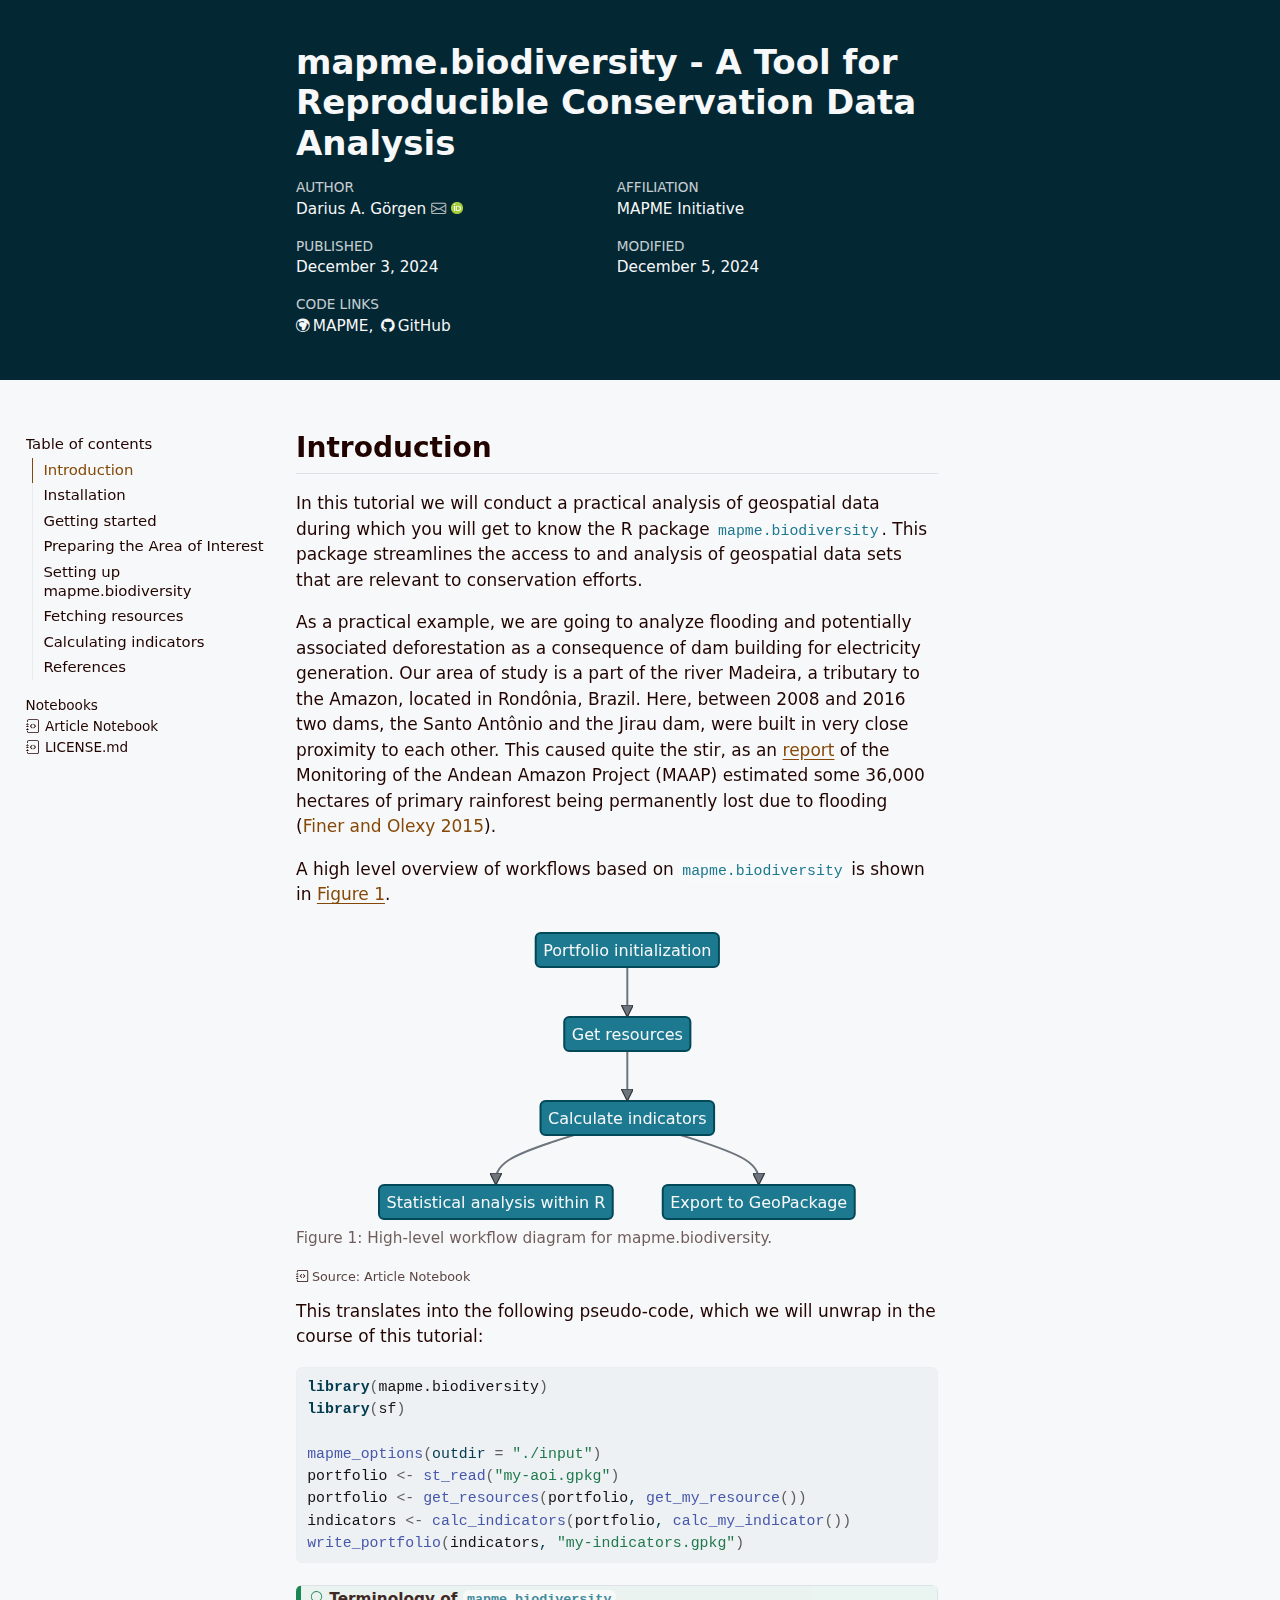
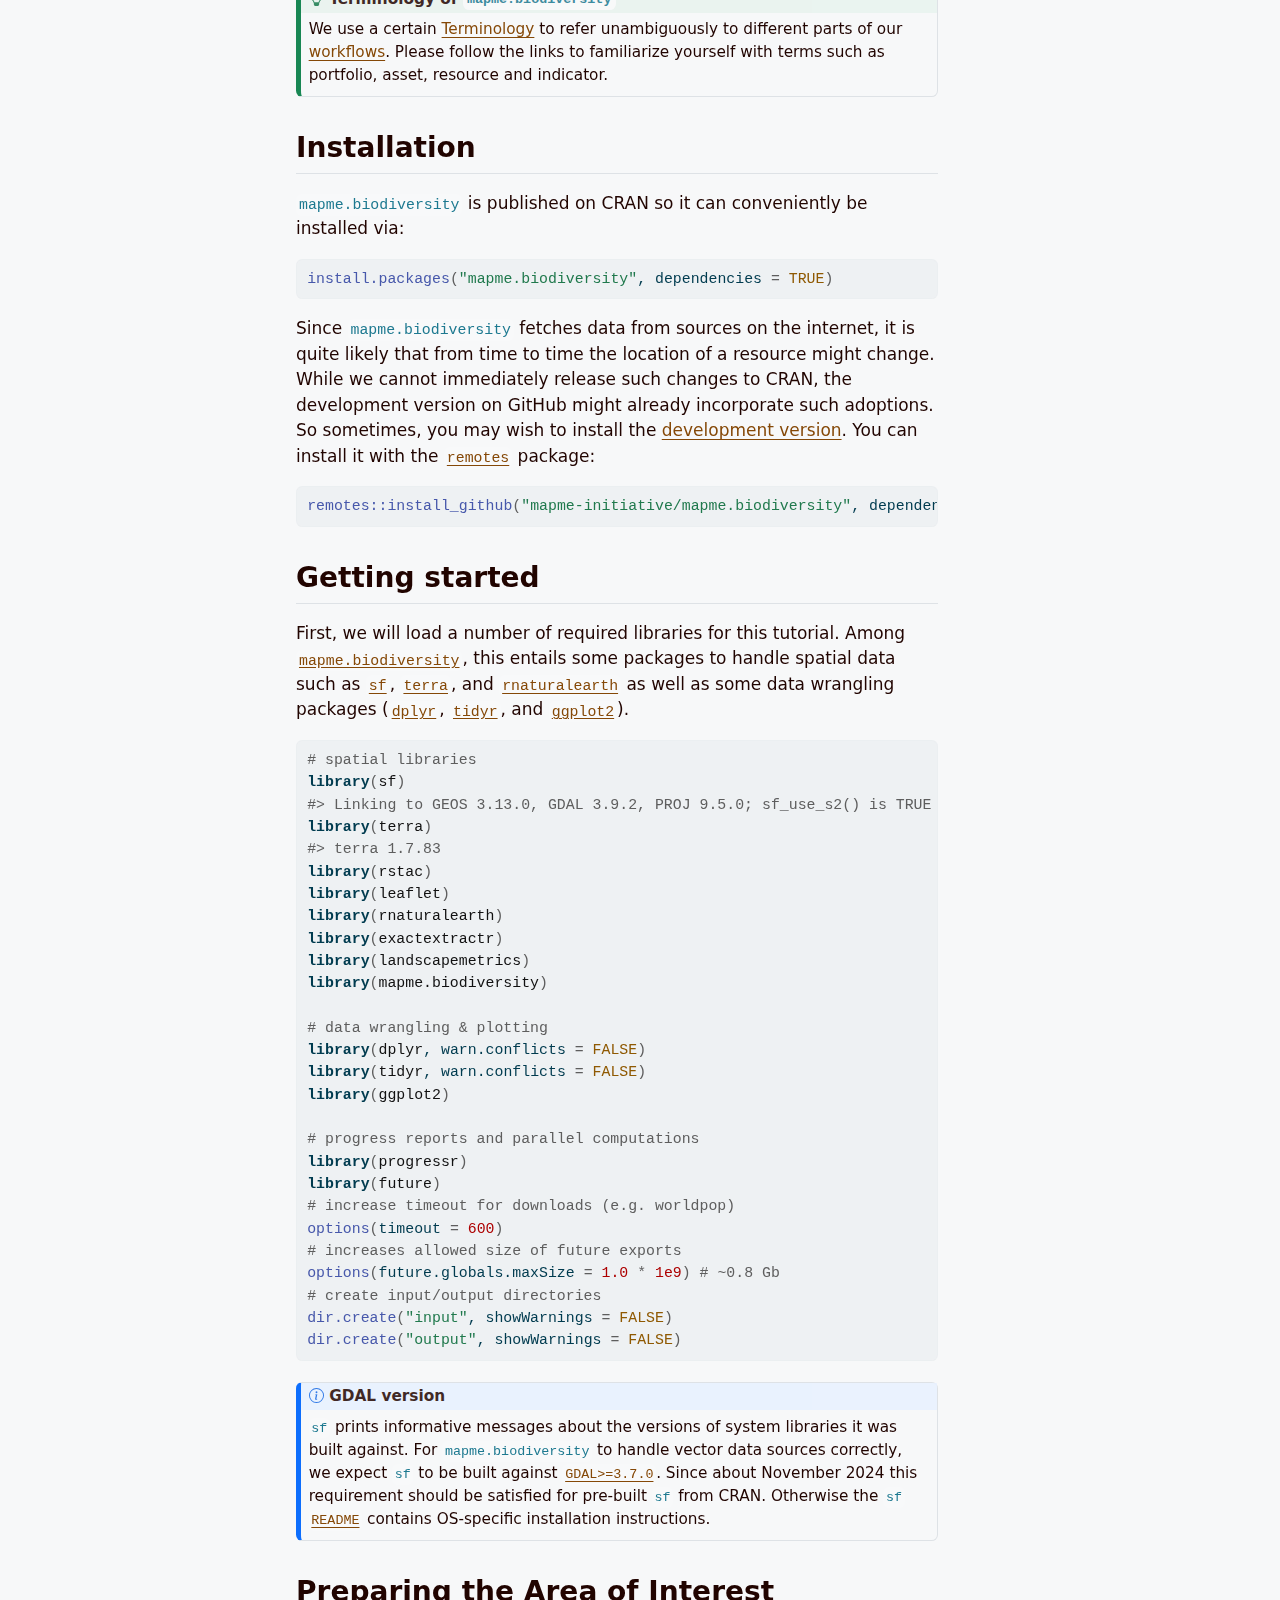
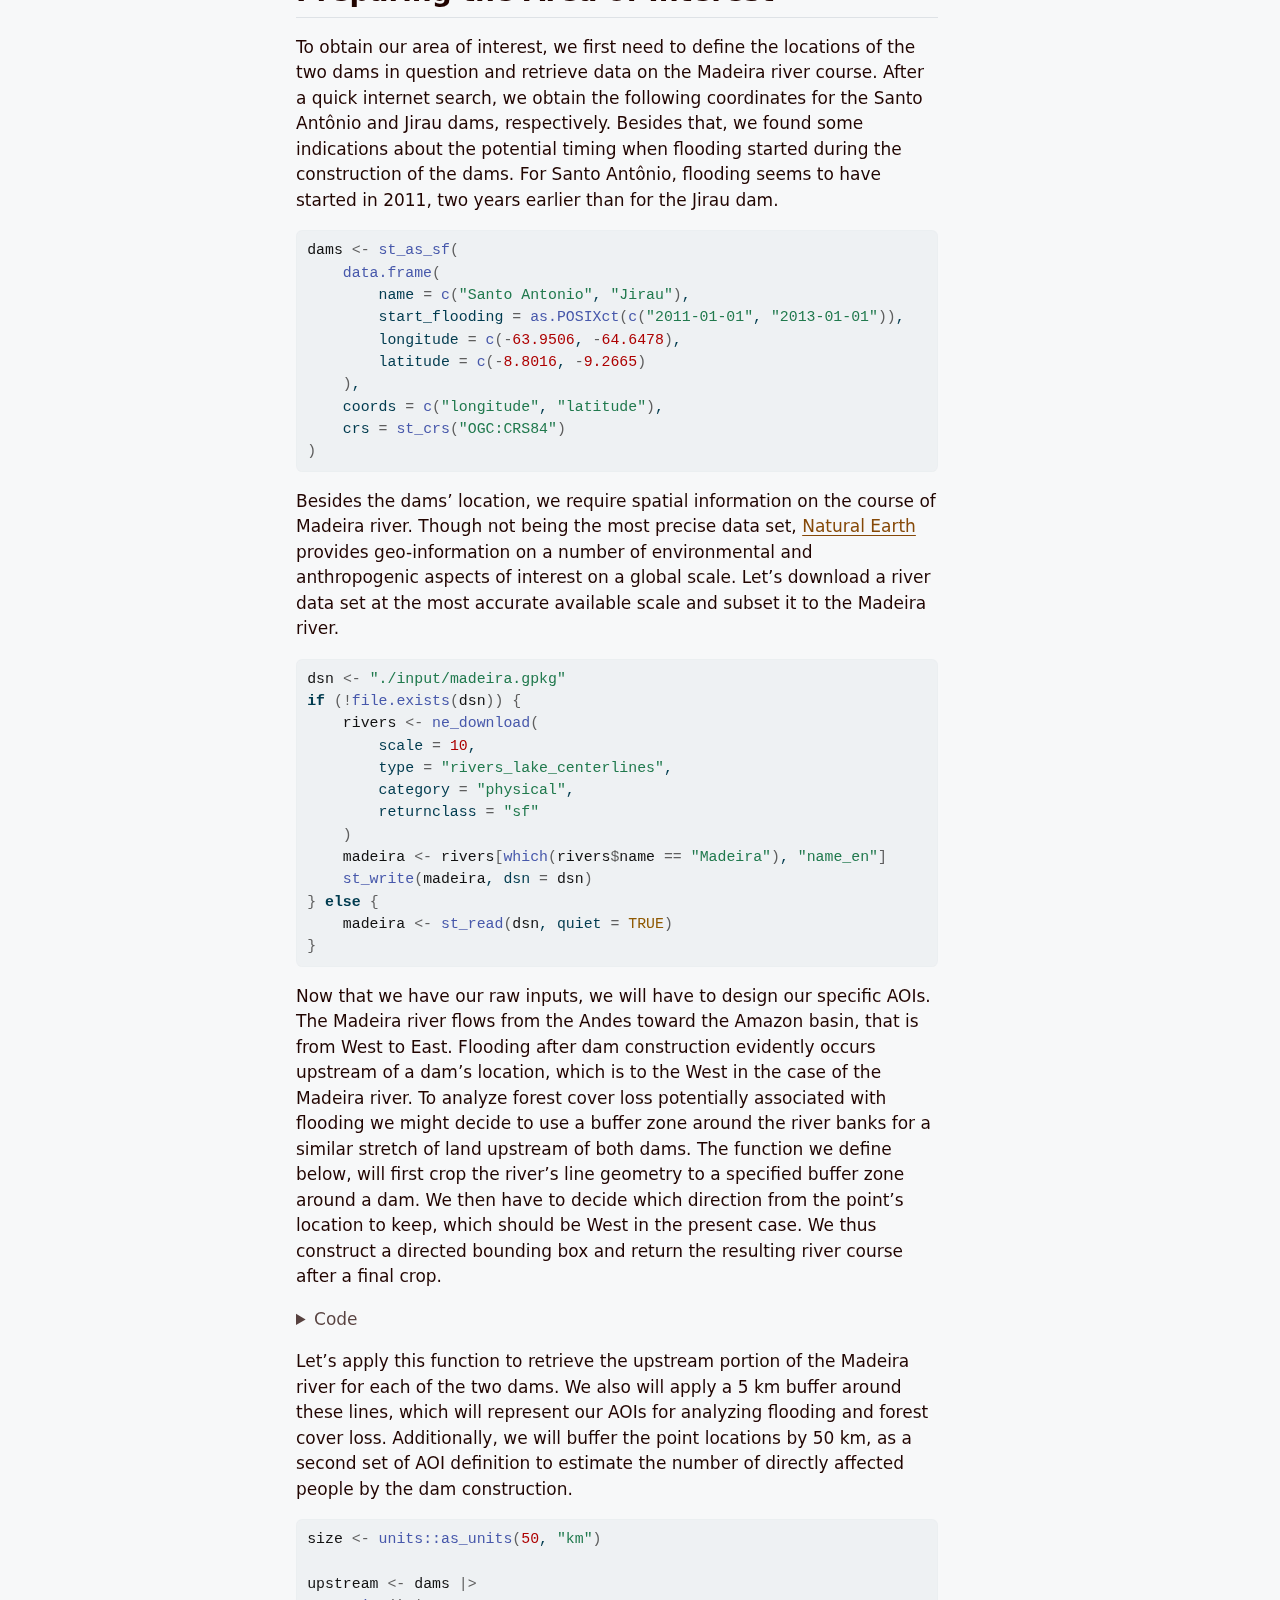
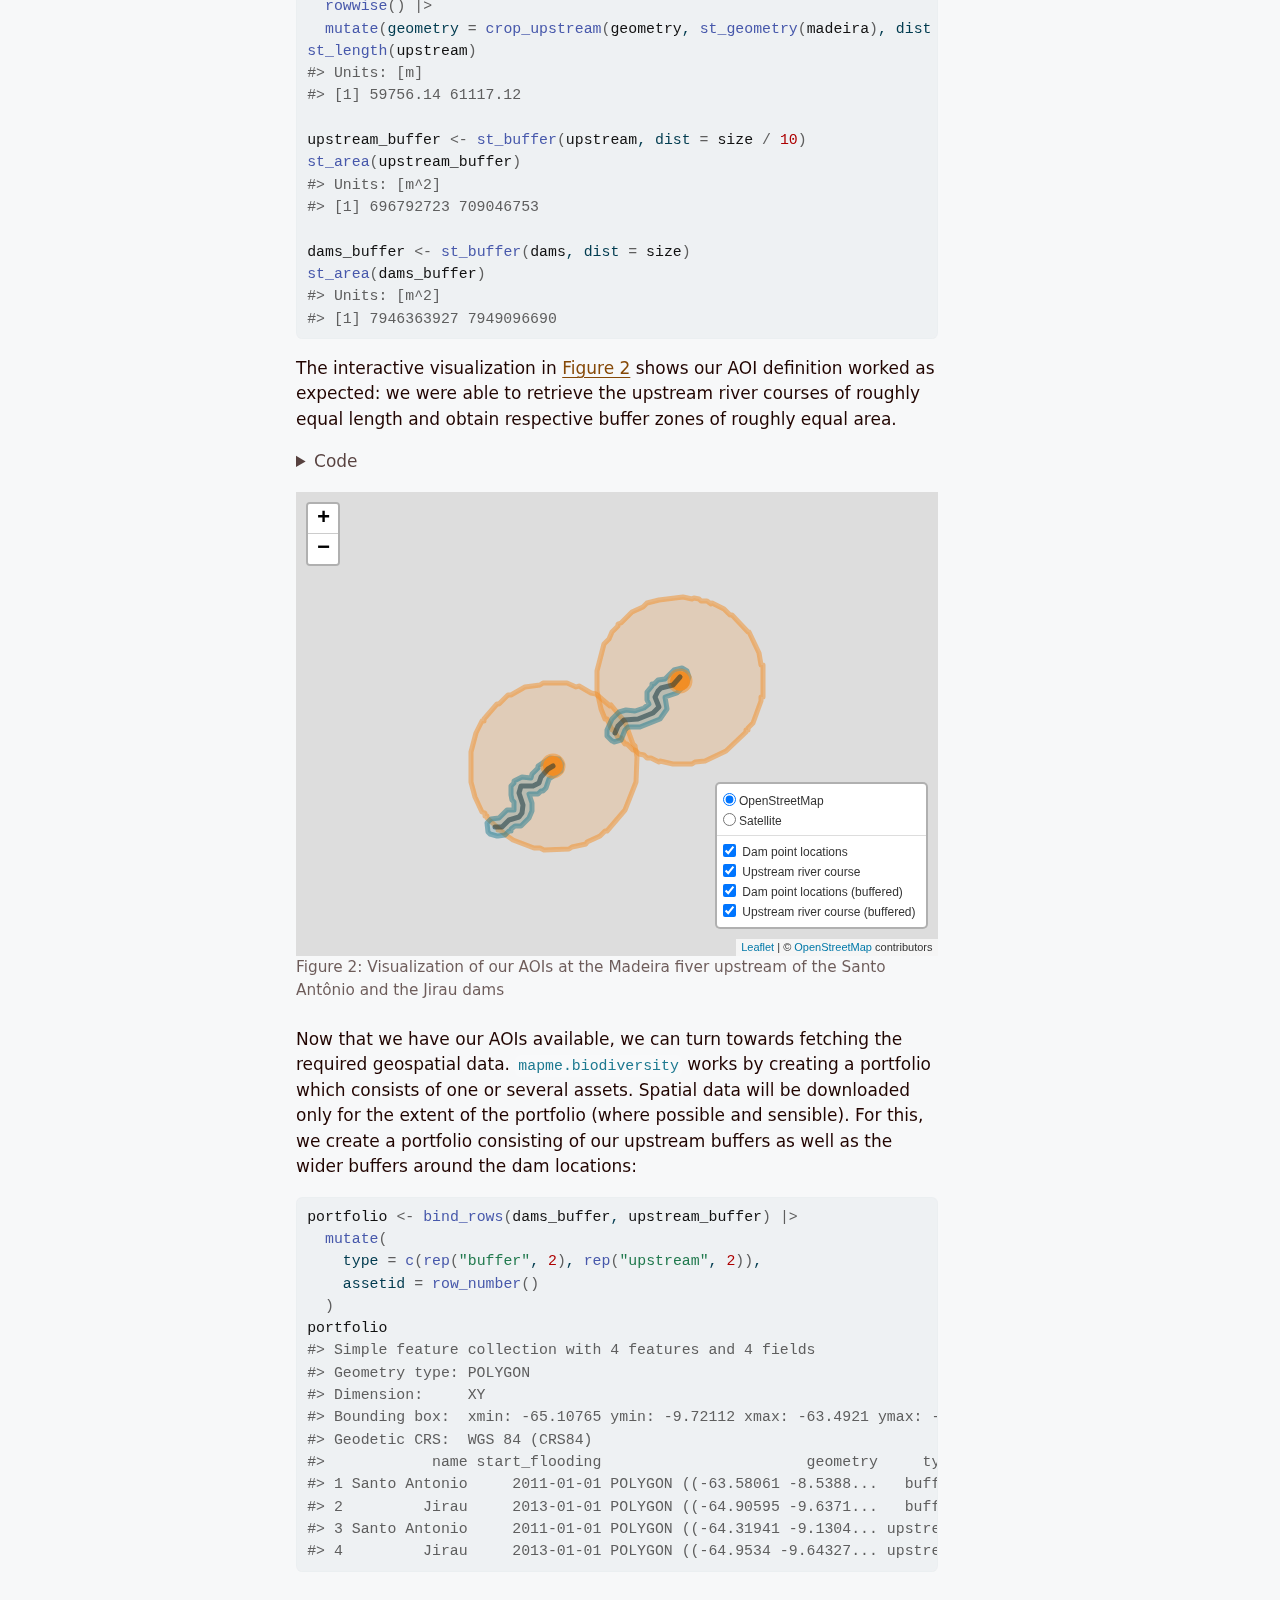
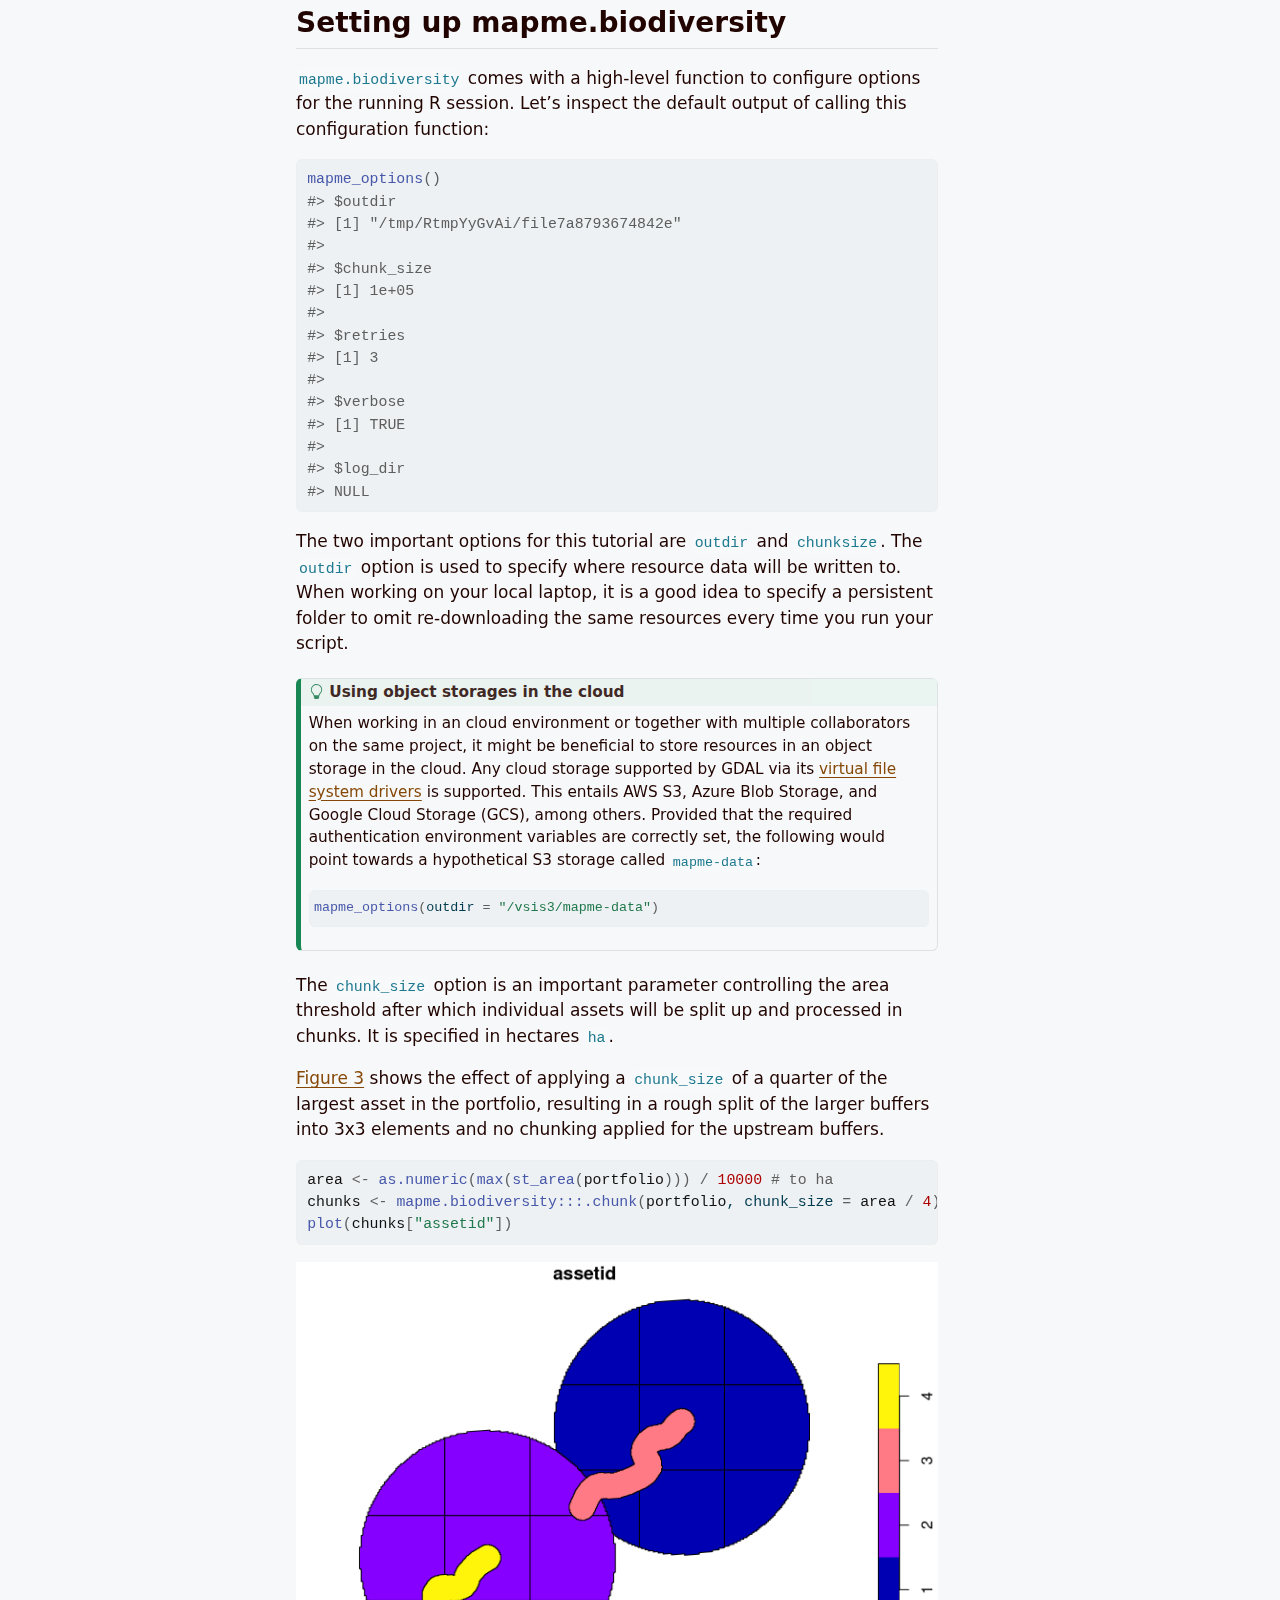
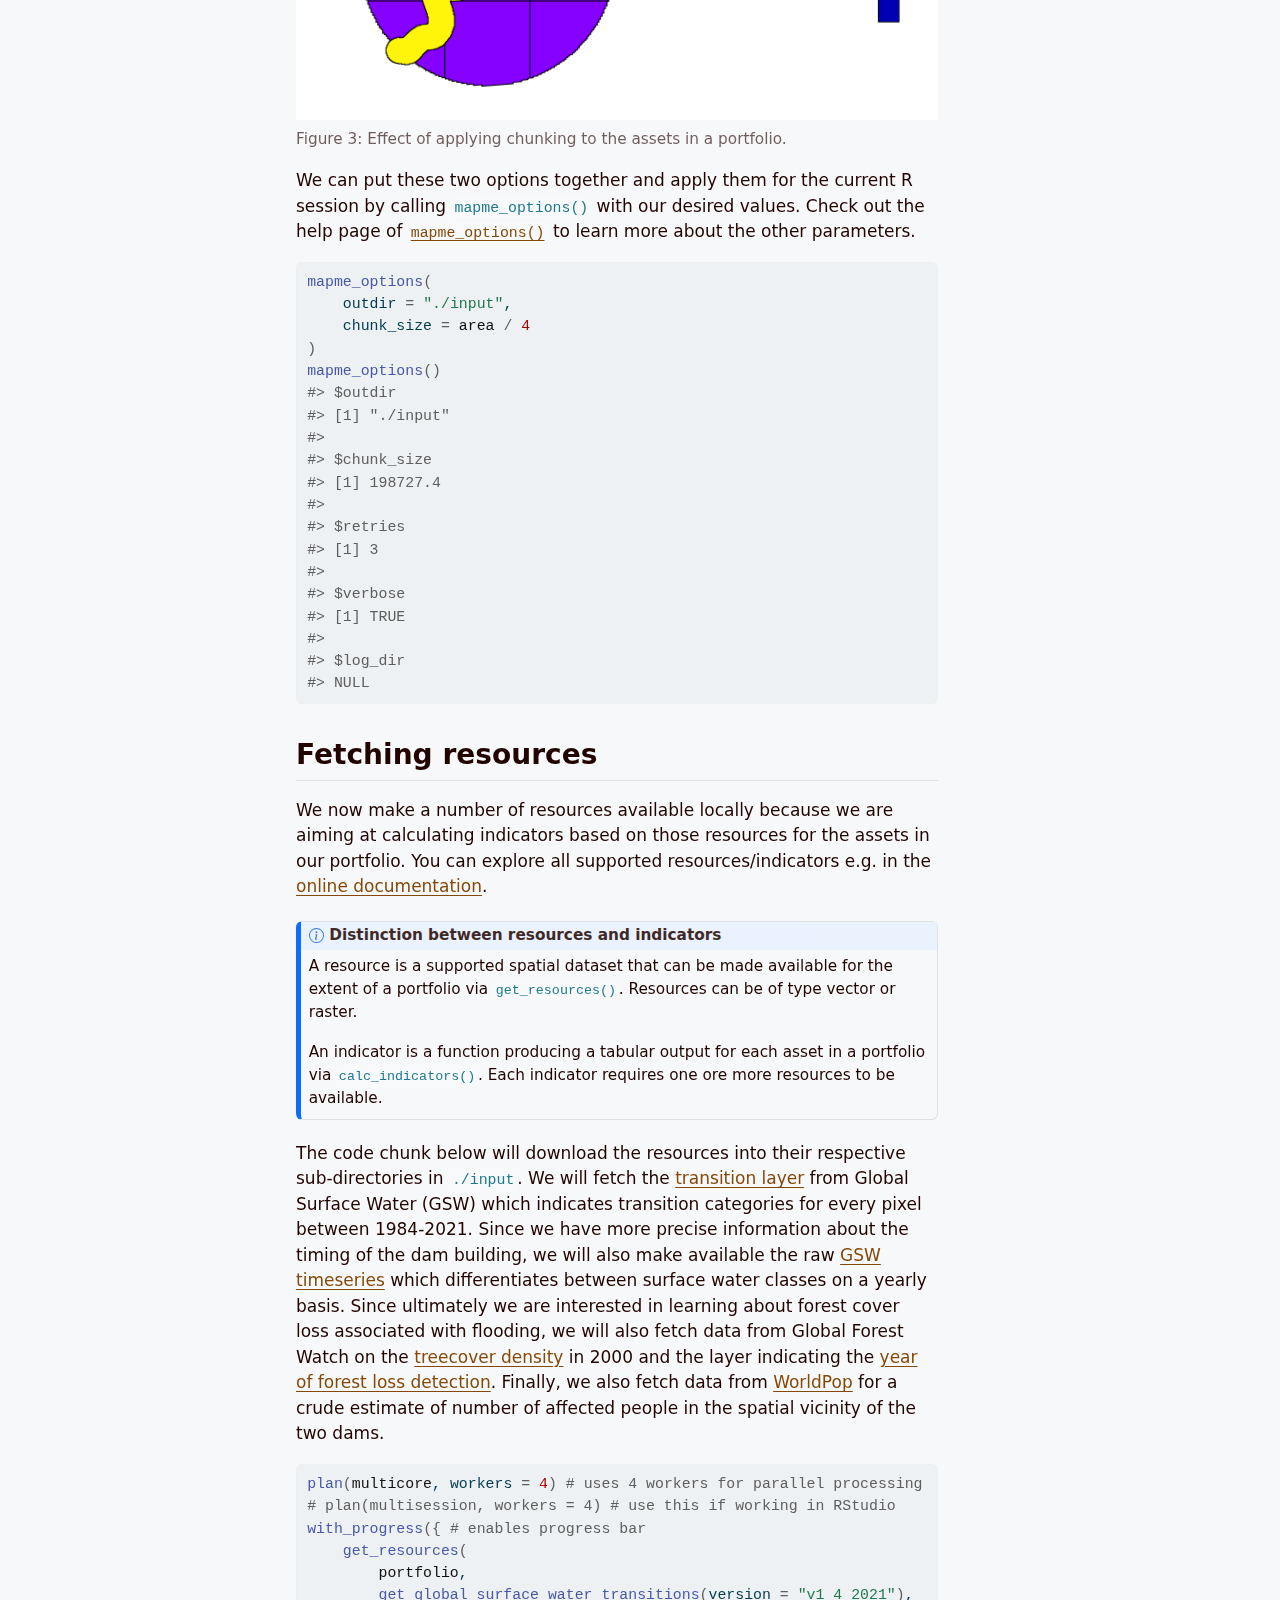
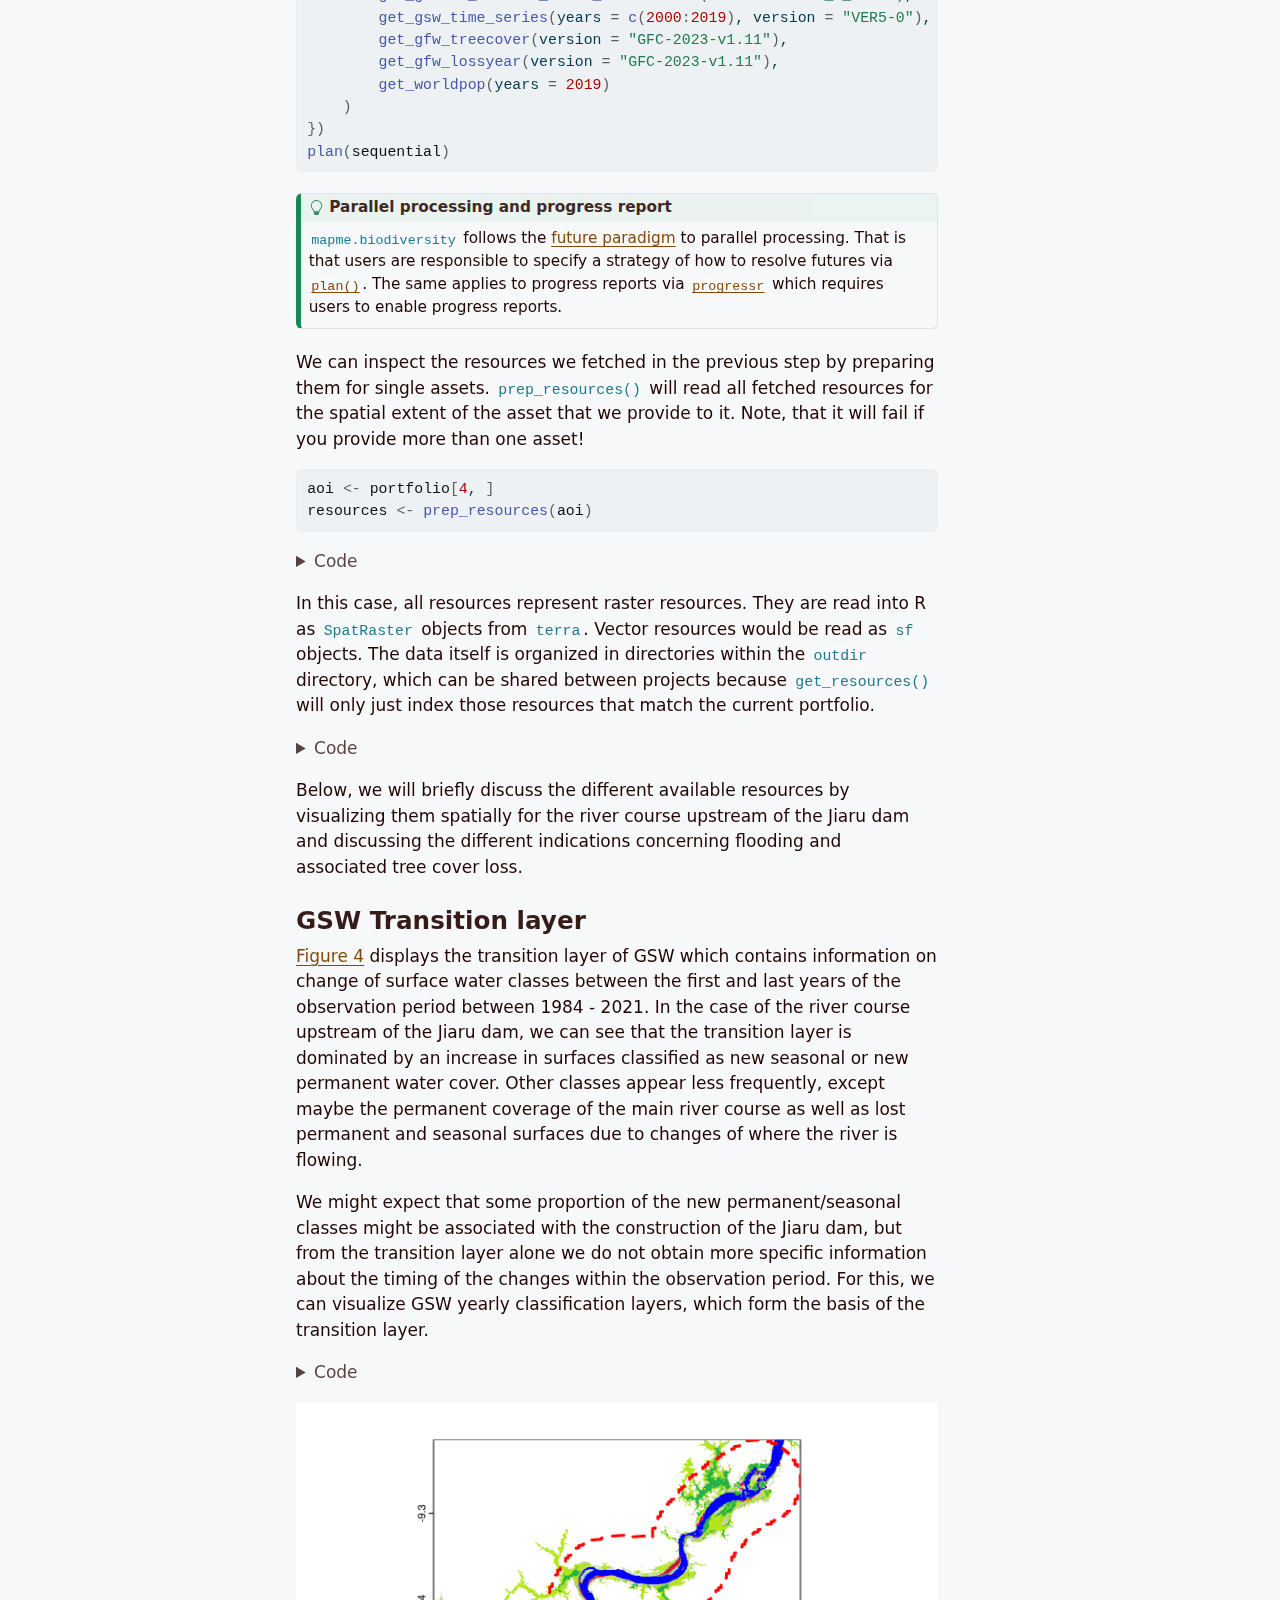
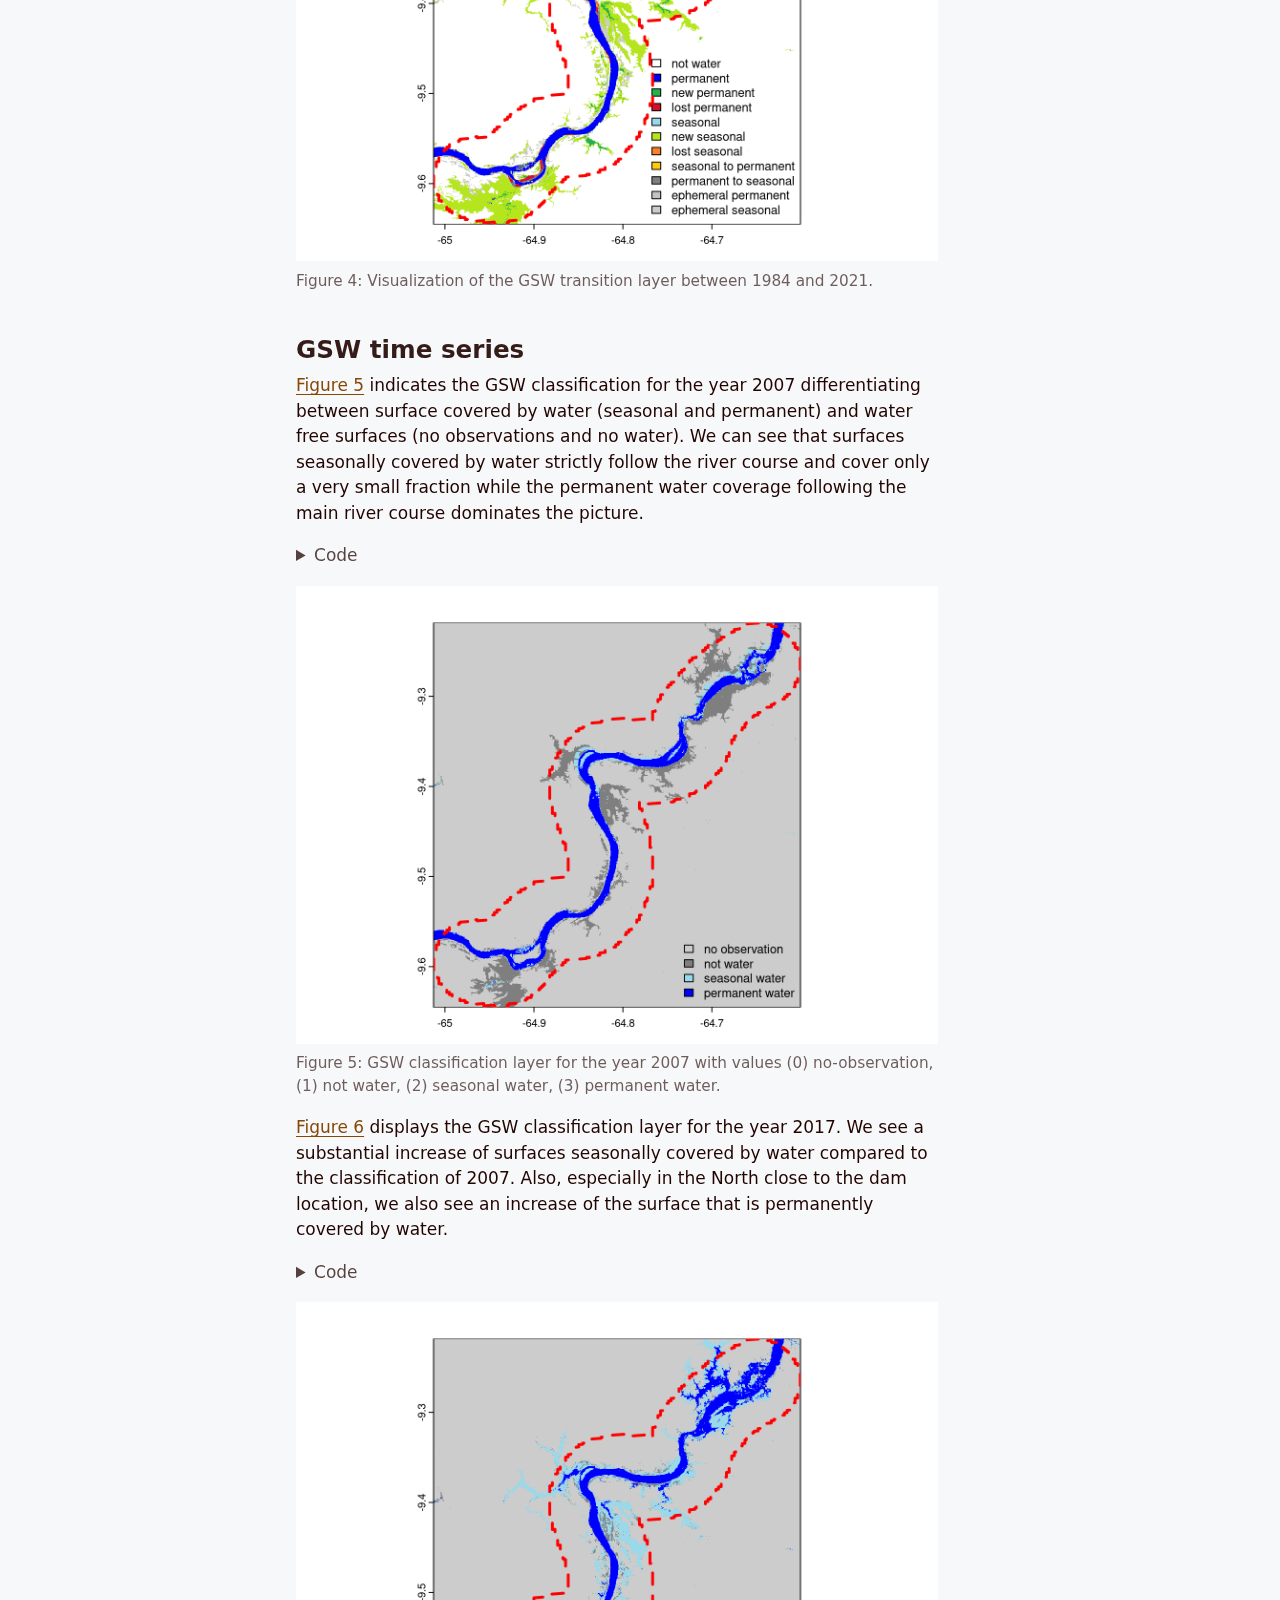
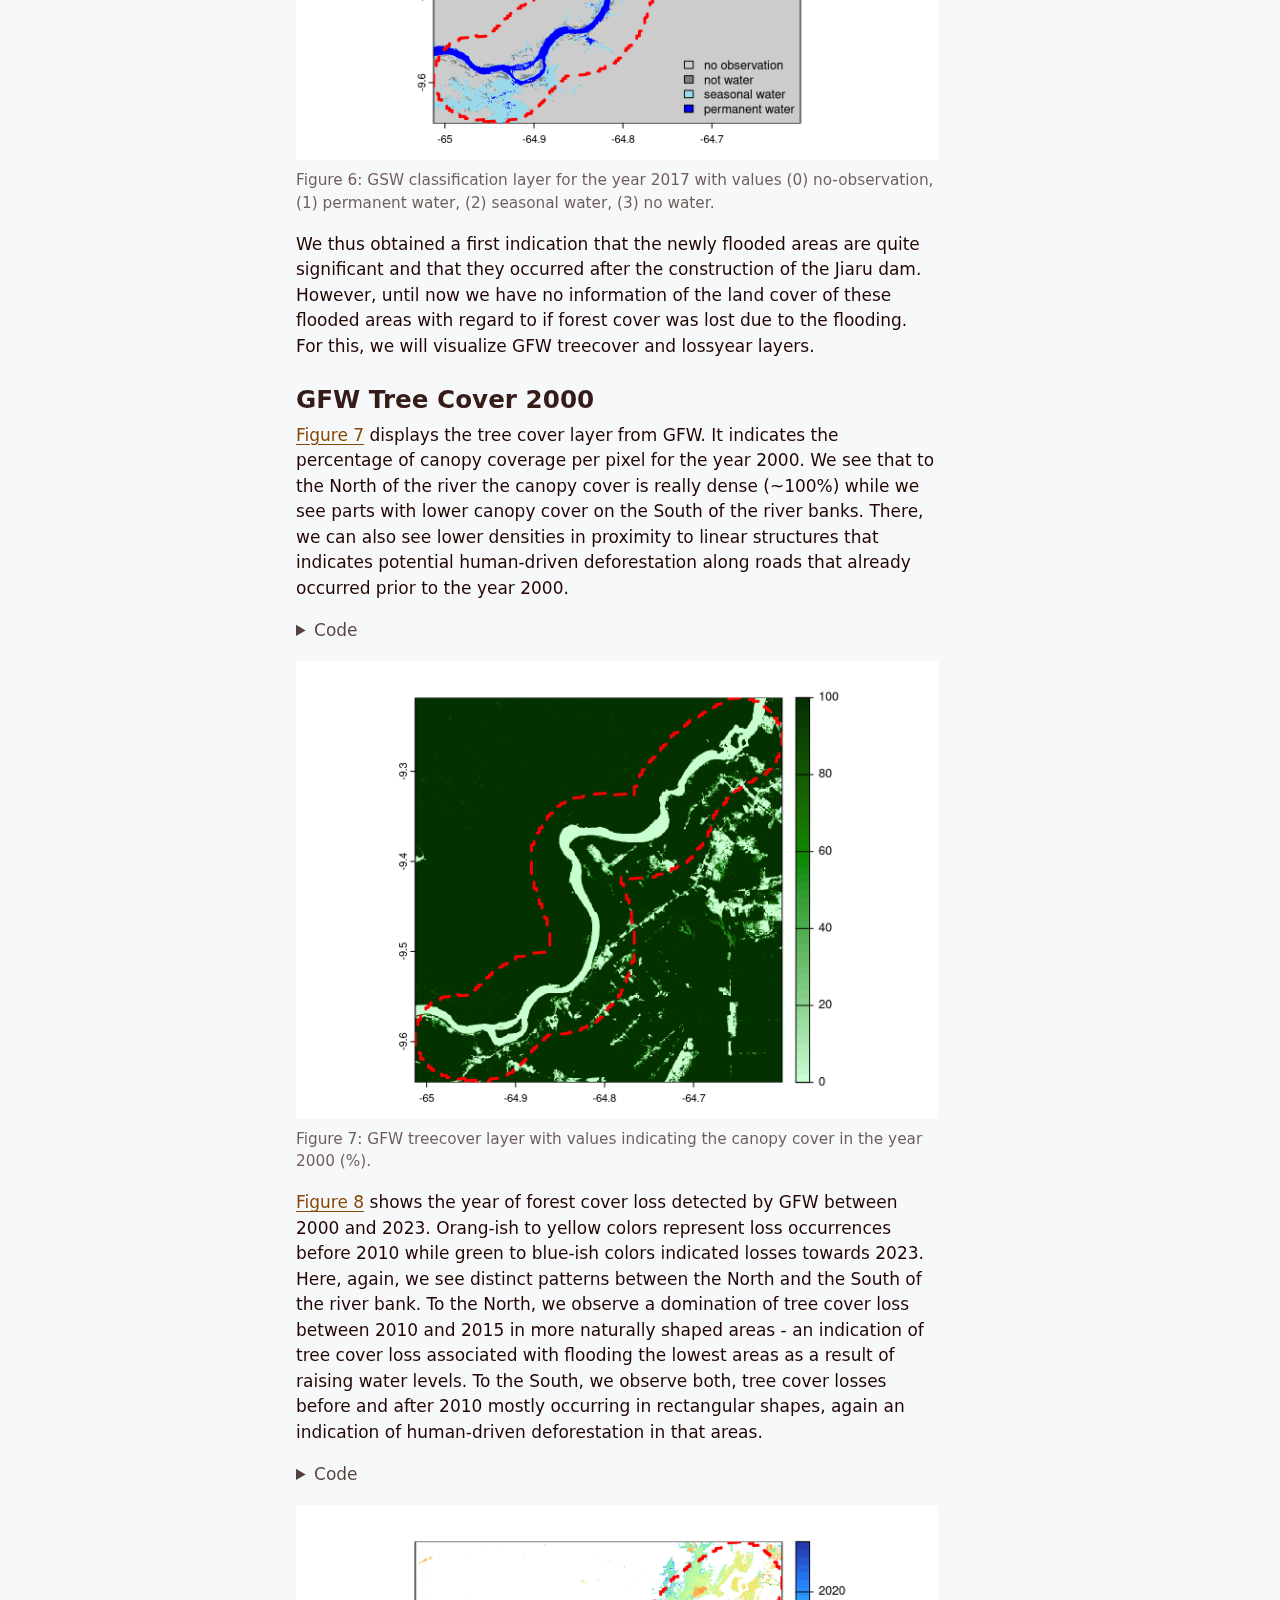
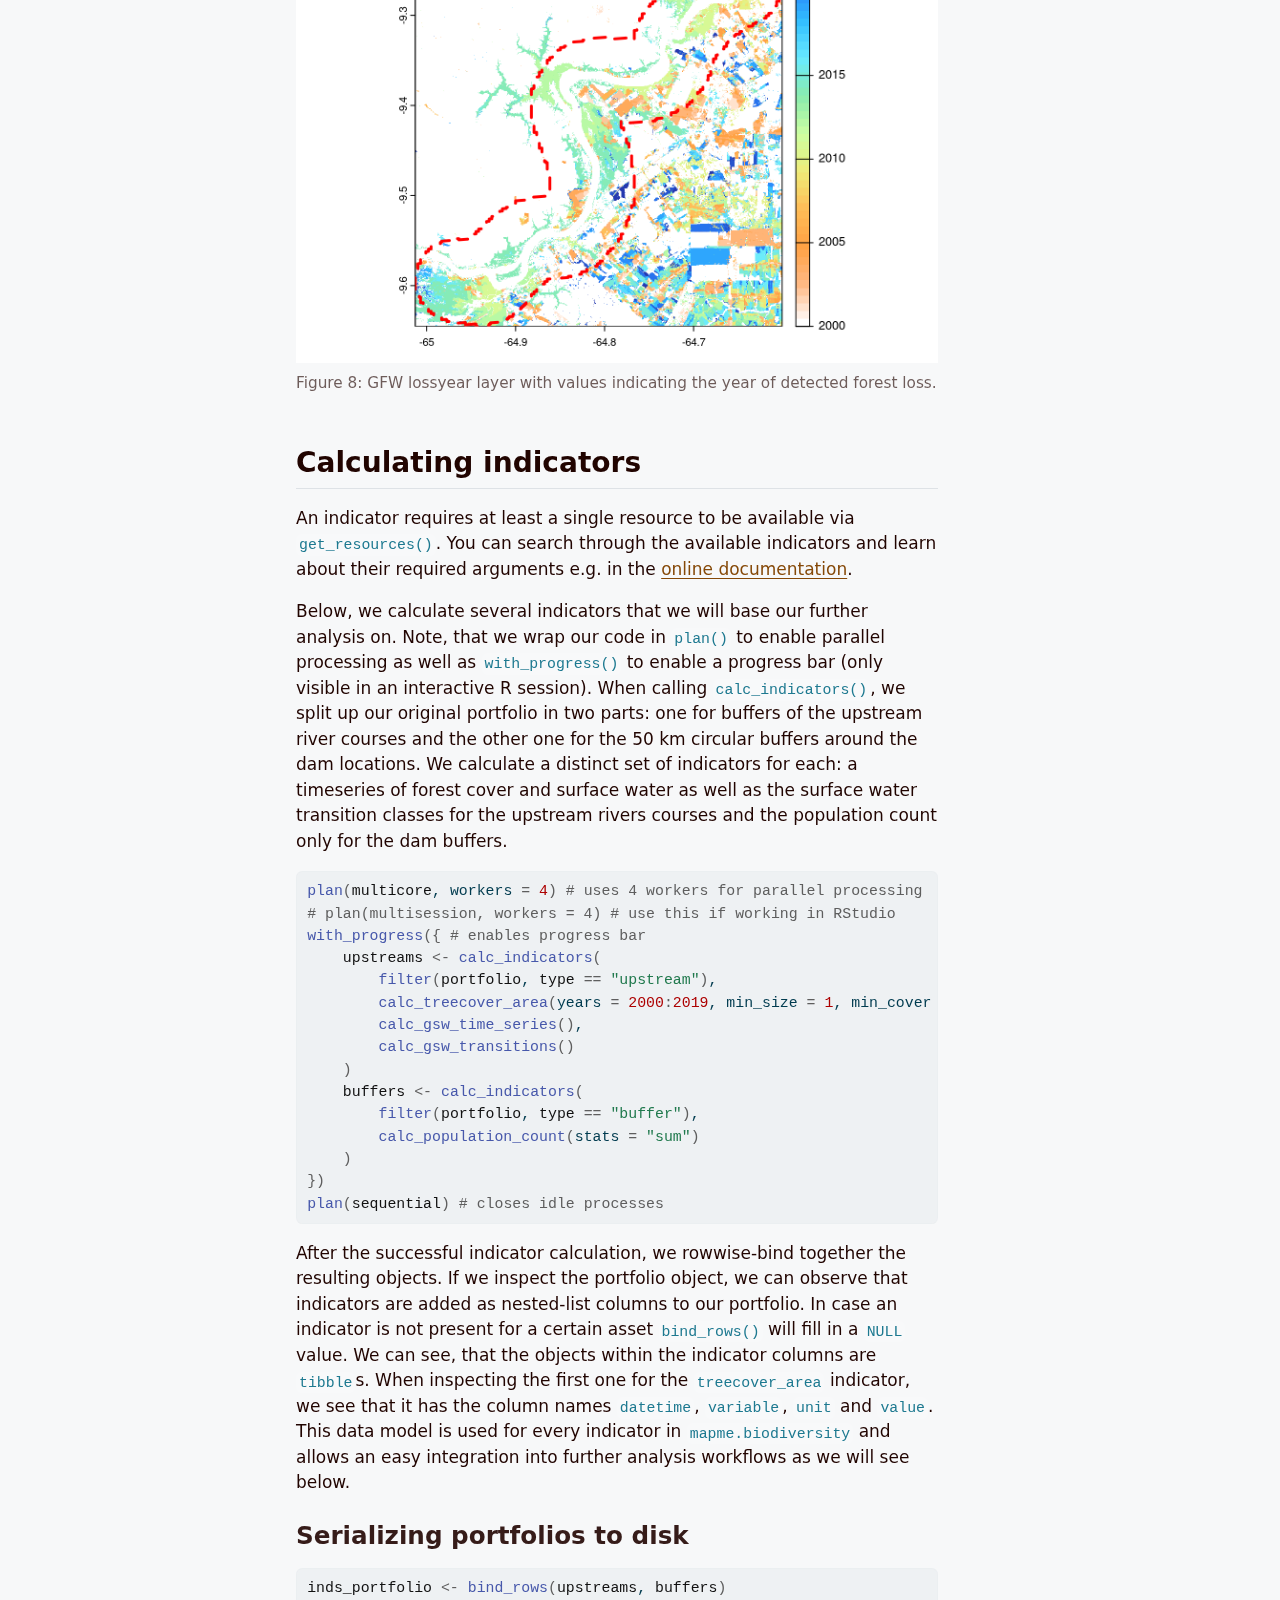
==== commit 909da3db: "Built site for gh-pages" ====
--- a/index.html
+++ b/index.html
@@ -124,7 +124,7 @@
           <div class="quarto-title-meta-heading">Affiliation</div>
           
                 <div class="quarto-title-meta-contents">
-            <p class="author">Darius A. Görgen <a href="mailto:info@dariusgoergen.com" class="quarto-title-author-email"><i class="bi bi-envelope"></i></a> <a href="https://orcid.org/0009-0008-5503-7704" class="quarto-title-author-orcid"> <img src="[data-uri]"></a></p>
+            <p class="author">Darius A. Görgen <a href="mailto:contact@mapme-initiative.org" class="quarto-title-author-email"><i class="bi bi-envelope"></i></a> <a href="https://orcid.org/0009-0008-5503-7704" class="quarto-title-author-orcid"> <img src="[data-uri]"></a></p>
           </div>
                 <div class="quarto-title-meta-contents">
                     <p class="affiliation">
@@ -146,7 +146,7 @@
                 <div>
             <div class="quarto-title-meta-heading">Modified</div>
             <div class="quarto-title-meta-contents">
-              <p class="date-modified">December 4, 2024</p>
+              <p class="date-modified">December 5, 2024</p>
             </div>
           </div>
                 
@@ -159,7 +159,7 @@
 
 
     <div class="quarto-other-links-text-target">
-    </div>  </div>
+    <div class="quarto-code-links"><div class="quarto-title-meta-heading">Code Links</div><div class="quarto-title-meta-contents"><span style="padding-right: 0.5em;"><a href="https://www.mapme-initiative.org/"><i class="bi bi-globe-europe-africa"></i>MAPME</a>,</span><span><a href="https://github.com/mapme-initiative/demo-madeira/"><i class="bi bi-github"></i>GitHub</a></span></div></div></div>  </div>
 </header><div id="quarto-content" class="page-columns page-rows-contents page-layout-article toc-left">
 <div id="quarto-sidebar-toc-left" class="sidebar toc-left">
   <nav id="TOC" role="doc-toc" class="toc-active"><h2 id="toc-title">Table of contents</h2>
@@ -416,8 +416,8 @@
 <span>    <span class="op">)</span> </span></code><button title="Copy to Clipboard" class="code-copy-button"><i class="bi"></i></button></pre></div>
 </details><div id="fig-leaflet-map" class="cell-output-display quarto-float quarto-figure quarto-figure-center anchored">
 <figure class="quarto-float quarto-float-fig figure"><div aria-describedby="fig-leaflet-map-caption-0ceaefa1-69ba-4598-a22c-09a6ac19f8ca">
-<div class="leaflet html-widget html-fill-item" id="htmlwidget-af2de07143d4fde72bcf" style="width:100%;height:464px;"></div>
-<script type="application/json" data-for="htmlwidget-af2de07143d4fde72bcf">{"x":{"options":{"crs":{"crsClass":"L.CRS.EPSG3857","code":null,"proj4def":null,"projectedBounds":null,"options":{}}},"calls":[{"method":"addPolygons","args":[[[[{"lng":[-63.58061099735682,-63.58061099735682,-63.58356184052973,-63.58356184052973,-63.58651272056326,-63.58651272056326,-63.58651272056326,-63.5920457199019,-63.5920457199019,-63.59241459112586,-63.59241459112586,-63.59831660887191,-63.59831660887191,-63.60348099500035,-63.60348099500035,-63.60421877362868,-63.60421877362868,-63.60716991108209,-63.60716991108208,-63.61012108522338,-63.61012108522338,-63.61012108522338,-63.61602354348319,-63.61602354348319,-63.62045048332308,-63.62045048332308,-63.6219261482353,-63.6219261482353,-63.62487750549194,-63.62487750549194,-63.62782889930682,-63.62782889930682,-63.63373179652485,-63.63373179652485,-63.63963483971646,-63.63963483971646,-63.6448001221171,-63.64480012211709,-63.64553802870868,-63.64553802870868,-63.64996551603043,-63.64996551603043,-63.65144136332851,-63.65144136332851,-63.65439308519471,-63.65439308519471,-63.65734484340292,-63.65734484340292,-63.66029663793151,-63.66029663793151,-63.66324846875885,-63.66324846875885,-63.6662003358633,-63.6662003358633,-63.66915223922321,-63.66915223922321,-63.67210417881694,-63.67210417881695,-63.67505615462287,-63.67505615462287,-63.67800816661932,-63.67800816661932,-63.68096021478466,-63.68096021478466,-63.68538835480199,-63.68538835480199,-63.68686441953542,-63.68686441953542,-63.69129266788079,-63.69129266788079,-63.69276876870191,-63.69276876870191,-63.69867326211089,-63.69867326211089,-63.70457789958905,-63.70457789958905,-63.71048268096312,-63.71048268096312,-63.71934012244979,-63.71934012244979,-63.72229267470548,-63.72229267470549,-63.728197886727,-63.728197886727,-63.73410324195082,-63.73410324195082,-63.74000874020349,-63.74443795765129,-63.74443795765129,-63.74591438131149,-63.74591438131149,-63.75182016510129,-63.75182016510129,-63.75772609139934,-63.76326302657579,-63.76326302657579,-63.76363216003202,-63.76363216003202,-63.7695383708257,-63.77249152947866,-63.77249152947866,-63.77544472360674,-63.77544472360674,-63.78135121820144,-63.78135121820144,-63.79316463213688,-63.79316463213688,-63.79907155113008,-63.80497861124188,-63.80497861124188,-63.81679315412578,-63.8197468777742,-63.8197468777742,-63.82270063655011,-63.82270063655011,-63.82860825939744,-63.83442371261773,-63.83442371261773,-63.83451602249382,-63.83451602249382,-63.84042392566521,-63.84928604268229,-63.84928604268229,-63.85224015153695,-63.85224015153695,-63.85814847388912,-63.86405693562002,-63.8684883732807,-63.86848837328071,-63.86996553655546,-63.86996553655546,-63.87587427652128,-63.88769217284711,-63.8906467335503,-63.8906467335503,-63.8936013288586,-63.8936013288586,-63.8995106232034,-63.90542005570716,-63.91132962619552,-63.91723933449407,-63.92019424026765,-63.92019424026765,-63.92314918042837,-63.92314918042837,-63.93496928450637,-63.95861113661296,-64.00590137750739,-64.02954974392279,-64.04137473372472,-64.04728742966164,-64.04728742966164,-64.05320025938903,-64.05911322273181,-64.0650263195148,-64.07093954956278,-64.07093954956278,-64.07389621450641,-64.07389621450641,-64.07685291270057,-64.08868003754445,-64.09459379889996,-64.09459379889996,-64.09496341338222,-64.09496341338222,-64.10050769264406,-64.10642171860138,-64.11233587659653,-64.11233587659653,-64.1127055158513,-64.1127055158513,-64.12416458799854,-64.13007914105444,-64.13007914105444,-64.13599382544625,-64.14190864099842,-64.14190864099842,-64.14782358753537,-64.15373866488149,-64.15373866488149,-64.1539235131544,-64.1539235131544,-64.15965387286113,-64.16556921129863,-64.16556921129862,-64.17148468001827,-64.17740027884435,-64.17740027884435,-64.18331600760109,-64.18331600760109,-64.18627392064853,-64.18627392064853,-64.19514785420338,-64.19514785420338,-64.20106397169728,-64.20106397169728,-64.20402207891547,-64.20402207891547,-64.20698021841851,-64.21289659419115,-64.21289659419114,-64.21881309883928,-64.21881309883928,-64.22029224511748,-64.22029224511748,-64.22472973218693,-64.22472973218693,-64.22768809706808,-64.22768809706808,-64.23064649405811,-64.23656338427681,-64.23656338427681,-64.24248040266693,-64.24248040266693,-64.24839754905243,-64.24839754905243,-64.25431482325716,-64.25431482325716,-64.26023222510501,-64.26023222510501,-64.26614975441981,-64.26614975441981,-64.27206741102533,-64.27206741102533,-64.27798519474537,-64.27798519474537,-64.28390310540365,-64.28390310540365,-64.2898211428239,-64.2898211428239,-64.29278020901465,-64.29278020901465,-64.29573930682979,-64.29573930682979,-64.29721886758959,-64.29721886758959,-64.30165759724495,-64.30165759724495,-64.30757601389305,-64.30757601389305,-64.31349455659768,-64.31349455659768,-64.31349455659768,-64.31497421194948,-64.31497421194948,-64.31941322518237,-64.31941322518237,-64.32533201947068,-64.32533201947068,-64.32607187758646,-64.32607187758646,-64.33125093928612,-64.33125093928612,-64.33125093928612,-64.33421044621134,-64.33421044621134,-64.33716998445216,-64.33716998445216,-64.34308915479227,-64.34308915479227,-64.34308915479227,-64.34900845012986,-64.34900845012986,-64.34900845012986,-64.35492787028832,-64.35492787028832,-64.35492787028832,-64.360847415091,-64.360847415091,-64.360847415091,-64.36676708436127,-64.36676708436127,-64.36676708436127,-64.36676708436127,-64.36750705176287,-64.36750705176287,-64.3726868779224,-64.3726868779224,-64.37268687792239,-64.37564682125682,-64.37564682125681,-64.37860679559769,-64.37860679559769,-64.37860679559769,-64.37860679559769,-64.3815668009229,-64.3815668009229,-64.38452683721039,-64.38452683721037,-64.38452683721037,-64.38600686695806,-64.38600686695806,-64.39044700258368,-64.3904470025837,-64.3904470025837,-64.3904470025837,-64.39044700258368,-64.3919270632439,-64.3919270632439,-64.39636729154081,-64.39636729154081,-64.39636729154081,-64.39636729154081,-64.39932748230804,-64.39932748230804,-64.40228770390492,-64.40228770390492,-64.40228770390492,-64.40228770390492,-64.40228770390492,-64.40228770390492,-64.40228770390492,-64.40228770390492,-64.40524795630931,-64.40524795630931,-64.40820823949912,-64.40820823949912,-64.40820823949912,-64.40820823949912,-64.40820823949912,-64.40820823949912,-64.40820823949912,-64.40820823949912,-64.40376782625755,-64.40376782625755,-64.40228770390492,-64.40228770390492,-64.40228770390492,-64.40228770390492,-64.40228770390492,-64.40228770390492,-64.40228770390492,-64.40228770390492,-64.39932748230804,-64.39932748230804,-64.39636729154081,-64.39636729154081,-64.39636729154081,-64.39636729154081,-64.39340713162532,-64.39340713162532,-64.39044700258368,-64.3904470025837,-64.39044700258368,-64.39044700258368,-64.3904470025837,-64.38748690443799,-64.38748690443799,-64.38452683721037,-64.38452683721037,-64.38452683721037,-64.37860679559769,-64.37860679559769,-64.37860679559769,-64.37860679559769,-64.37287187347199,-64.37287187347199,-64.37268687792239,-64.3726868779224,-64.37268687792239,-64.36676708436127,-64.36676708436127,-64.36676708436127,-64.36380723417872,-64.36380723417872,-64.360847415091,-64.360847415091,-64.360847415091,-64.35492787028832,-64.35492787028832,-64.35492787028832,-64.34974837082714,-64.34974837082714,-64.34900845012986,-64.34900845012986,-64.34900845012986,-64.34456896691505,-64.34456896691506,-64.34308915479227,-64.34308915479227,-64.34308915479227,-64.33864976530901,-64.33864976530903,-64.33716998445216,-64.33716998445216,-64.33716998445216,-64.33199081308038,-64.33199081308038,-64.33125093928612,-64.33125093928612,-64.33125093928612,-64.32533201947068,-64.32533201947068,-64.32533201947068,-64.31941322518237,-64.31941322518237,-64.31645387516603,-64.31645387516603,-64.31349455659768,-64.31349455659768,-64.30757601389305,-64.30757601389305,-64.30461678980092,-64.30461678980092,-64.30165759724495,-64.30165759724495,-64.30165759724495,-64.29573930682979,-64.29573930682979,-64.29130067196485,-64.29130067196485,-64.2898211428239,-64.2898211428239,-64.28390310540365,-64.28390310540365,-64.27798519474537,-64.27798519474537,-64.27354684504525,-64.27354684504525,-64.27206741102533,-64.27206741102533,-64.26910856682225,-64.26910856682224,-64.26614975441981,-64.26614975441981,-64.26614975441981,-64.26023222510501,-64.26023222510501,-64.25431482325716,-64.25431482325716,-64.24839754905243,-64.24839754905243,-64.24248040266693,-64.24248040266693,-64.23656338427681,-64.23656338427681,-64.23064649405811,-64.23064649405811,-64.22472973218694,-64.22472973218693,-64.21881309883928,-64.21881309883928,-64.21289659419115,-64.21289659419115,-64.20698021841851,-64.20698021841851,-64.20106397169728,-64.19810589678593,-64.19810589678593,-64.19514785420338,-64.19514785420338,-64.18997135754131,-64.18997135754131,-64.18923186611271,-64.18923186611271,-64.18331600760109,-64.18331600760109,-64.17740027884435,-64.17740027884435,-64.17148468001827,-64.16704806627145,-64.16704806627145,-64.16556921129862,-64.16556921129863,-64.15965387286113,-64.15965387286113,-64.15373866488149,-64.14930234461539,-64.14930234461539,-64.14782358753537,-64.14782358753537,-64.14190864099841,-64.14190864099842,-64.13599382544625,-64.13007914105444,-64.13007914105444,-64.12416458799854,-64.1197287595014,-64.1197287595014,-64.11825016645409,-64.11825016645409,-64.11233587659653,-64.10937878110521,-64.10937878110521,-64.10642171860138,-64.10642171860138,-64.10050769264406,-64.0975507292344,-64.0975507292344,-64.09459379889996,-64.09459379889996,-64.08868003754445,-64.08350560509625,-64.08350560509624,-64.08276640875289,-64.08276640875289,-64.07685291270056,-64.07093954956278,-64.07093954956278,-64.0650263195148,-64.05911322273181,-64.05393937250339,-64.05393937250338,-64.05320025938903,-64.05320025938903,-64.0362012346676,-64.0362012346676,-64.03546217175342,-64.03546217175342,-64.02954974392279,-64.02363745040788,-64.01772529138368,-64.01772529138368,-64.00590137750739,-63.99407800369342,-63.988166519747,-63.988166519747,-63.98225517134075,-63.97634395864947,-63.97043288184791,-63.96452194111085,-63.95861113661296,-63.95270046852893,-63.94678993703342,-63.94087954230103,-63.94087954230103,-63.93496928450637,-63.91132962619552,-63.88769217284712,-63.88769217284712,-63.88178315534325,-63.87587427652128,-63.86996553655546,-63.86405693562002,-63.85814847388912,-63.85224015153695,-63.84633196873762,-63.84042392566521,-63.84042392566521,-63.82860825939744,-63.81679315412578,-63.81679315412578,-63.81670085082803,-63.81670085082803,-63.8108858122984,-63.80497861124188,-63.79907155113008,-63.79907155113008,-63.79611807398279,-63.79611807398279,-63.79316463213688,-63.78135121820144,-63.78135121820144,-63.77839795318823,-63.77839795318823,-63.77544472360674,-63.7695383708257,-63.76363216003202,-63.76363216003202,-63.75772609139934,-63.75182016510129,-63.75182016510129,-63.75163560719985,-63.75163560719985,-63.74591438131149,-63.74000874020349,-63.74000874020349,-63.73927054510595,-63.73927054510595,-63.73410324195082,-63.728197886727,-63.728197886727,-63.72229267470549,-63.71638760605973,-63.71638760605973,-63.71048268096312,-63.71048268096312,-63.70753027229994,-63.70753027229994,-63.70457789958907,-63.69867326211089,-63.69867326211089,-63.69276876870191,-63.69276876870191,-63.68981657607753,-63.68981657607753,-63.68686441953542,-63.68096021478466,-63.68096021478466,-63.67505615462287,-63.67505615462287,-63.66915223922321,-63.66915223922321,-63.66767628301267,-63.66767628301267,-63.66324846875885,-63.66324846875885,-63.66029663793151,-63.66029663793151,-63.65734484340292,-63.65144136332851,-63.65144136332851,-63.64553802870868,-63.64553802870868,-63.63963483971646,-63.63963483971646,-63.63373179652485,-63.63373179652485,-63.62782889930682,-63.62782889930682,-63.6219261482353,-63.6219261482353,-63.61602354348319,-63.61602354348319,-63.61602354348319,-63.61307229603095,-63.61307229603095,-63.61012108522338,-63.61012108522338,-63.60864549356809,-63.60864549356809,-63.60421877362868,-63.60421877362868,-63.59831660887191,-63.59831660887191,-63.59241459112586,-63.59241459112586,-63.58946363743583,-63.58946363743583,-63.58651272056326,-63.58651272056325,-63.58061099735682,-63.58061099735682,-63.58061099735682,-63.57766019106612,-63.57766019106612,-63.57470942167922,-63.57470942167922,-63.56880799370312,-63.56880799370312,-63.56733265980767,-63.56733265980767,-63.56290671360111,-63.56290671360111,-63.56290671360111,-63.55995612905684,-63.55995612905684,-63.5570055815458,-63.5570055815458,-63.55110459770974,-63.55110459770974,-63.55110459770974,-63.54520376226543,-63.54520376226543,-63.54520376226543,-63.53930307538538,-63.53930307538538,-63.53930307538538,-63.53930307538538,-63.53635278771083,-63.53635278771083,-63.53340253724202,-63.53340253724202,-63.5275021480078,-63.5275021480078,-63.5275021480078,-63.5275021480078,-63.52602707398649,-63.52602707398649,-63.52160190785509,-63.52160190785509,-63.52160190785509,-63.5201268711311,-63.5201268711311,-63.51570181695626,-63.51570181695625,-63.51570181695626,-63.51570181695626,-63.50980187548362,-63.50980187548362,-63.50980187548362,-63.50980187548362,-63.5039020836095,-63.5039020836095,-63.5039020836095,-63.5039020836095,-63.5039020836095,-63.5039020836095,-63.49800244150612,-63.49800244150612,-63.49800244150612,-63.49800244150612,-63.49800244150612,-63.49210294934574,-63.49210294934574,-63.49210294934574,-63.49210294934574,-63.49210294934574,-63.49210294934574,-63.49210294934574,-63.49210294934574,-63.49210294934574,-63.49210294934574,-63.49210294934574,-63.49210294934574,-63.49210294934574,-63.49210294934574,-63.49210294934574,-63.49210294934574,-63.49210294934574,-63.49210294934574,-63.49210294934574,-63.49210294934574,-63.49800244150612,-63.49800244150612,-63.49800244150612,-63.49800244150612,-63.49800244150612,-63.5009522438257,-63.5009522438257,-63.5039020836095,-63.5039020836095,-63.5039020836095,-63.5039020836095,-63.5039020836095,-63.5039020836095,-63.5039020836095,-63.50980187548362,-63.50980187548362,-63.50980187548362,-63.51570181695625,-63.51570181695625,-63.51570181695626,-63.51570181695626,-63.51570181695625,-63.52160190785509,-63.52160190785509,-63.52160190785509,-63.5275021480078,-63.5275021480078,-63.5275021480078,-63.5275021480078,-63.53340253724202,-63.53340253724202,-63.53635278771083,-63.53635278771083,-63.53930307538538,-63.53930307538538,-63.53930307538538,-63.53930307538538,-63.54520376226543,-63.54520376226543,-63.54520376226543,-63.55073579114526,-63.55073579114526,-63.55110459770974,-63.55110459770974,-63.55110459770974,-63.55553032168449,-63.55553032168449,-63.5570055815458,-63.5570055815458,-63.5570055815458,-63.56143141670118,-63.56143141670118,-63.56290671360111,-63.56290671360111,-63.56290671360111,-63.56733265980767,-63.56733265980767,-63.56880799370311,-63.56880799370312,-63.56880799370312,-63.57470942167922,-63.57470942167922,-63.57470942167922,-63.58061099735682],"lat":[-8.538802580648639,-8.533796328586158,-8.534011460805273,-8.531508411263015,-8.531723462407548,-8.529220443475968,-8.524214681149205,-8.524617504238122,-8.524304641947705,-8.524331493383833,-8.514633444874276,-8.515062551438323,-8.510057402290638,-8.510432591349252,-8.509806946799529,-8.509860536458504,-8.505481158786239,-8.505695397988319,-8.503192961764029,-8.503407119991426,-8.500904714601965,-8.495900179870835,-8.496328069978768,-8.491323658798297,-8.49164434098881,-8.490393249876462,-8.490500118761693,-8.486746937694415,-8.486960568928588,-8.484458502206062,-8.484672052534261,-8.477166221722094,-8.477592896357118,-8.472589225444489,-8.473015576606132,-8.468012030025672,-8.468384808639613,-8.467759364523408,-8.467812609854874,-8.463434635706982,-8.463753921442017,-8.462503077760713,-8.462609481197516,-8.458857042729814,-8.459069743195958,-8.456568171819761,-8.456780791486217,-8.454279251335649,-8.454491790211778,-8.451990281307673,-8.452202739402841,-8.449701261766027,-8.449913639089608,-8.447412192740922,-8.447624489302285,-8.445123074262563,-8.445335290071082,-8.442833906361162,-8.44304604142622,-8.44054468906694,-8.440756743397914,-8.43825542241011,-8.438467396016392,-8.435966106420903,-8.436283938365209,-8.435033282472951,-8.435139201349765,-8.431387326566279,-8.431704916409148,-8.430454291960942,-8.430560130143448,-8.426808349744954,-8.427231470291266,-8.42222917619889,-8.422651974096691,-8.417649806170115,-8.418072281494709,-8.413070239900724,-8.413703439612931,-8.411202374857577,-8.411413341137155,-8.408912308037205,-8.409334059720329,-8.404332027666186,-8.404753457026105,-8.399751551856779,-8.400172658969044,-8.400488437659961,-8.39923791273133,-8.39934314724,-8.395591665791622,-8.396012372059259,-8.391010477736391,-8.391430861931505,-8.391824900665217,-8.391512265112452,-8.391538530952012,-8.386849157244296,-8.387269140795127,-8.387479103070634,-8.384978054609579,-8.385187936410583,-8.382686919894166,-8.383106502901743,-8.378104504995173,-8.378942948771169,-8.373940835830313,-8.374359696698752,-8.374778478923783,-8.369776251266284,-8.370613093880509,-8.370822255375836,-8.36832097720243,-8.368530058323357,-8.366028812313617,-8.366446794162831,-8.366858168217009,-8.366779998248807,-8.366786527321771,-8.361861998478426,-8.362279580292791,-8.362905805517757,-8.360404292135403,-8.360612933889023,-8.358111452792983,-8.358528556015537,-8.358945580556323,-8.359258297313488,-8.358007424902246,-8.358111638829975,-8.354359115581019,-8.354775740295624,-8.355608753595526,-8.355816957710545,-8.353314967679282,-8.353523091544968,-8.351021133948855,-8.351437201517257,-8.351853190340599,-8.352269100396494,-8.352684931662573,-8.35289281774244,-8.350390408393002,-8.350598214267245,-8.348095837447037,-8.348926621950627,-8.350587244792175,-8.353904700819017,-8.355561531155699,-8.356389471282801,-8.356803322508402,-8.361813240515115,-8.36222725345978,-8.36264118708022,-8.363055041354267,-8.363468816259775,-8.365974396648452,-8.366181314531266,-8.368687048155142,-8.368894006376538,-8.369721640584237,-8.370135338442626,-8.374834629535785,-8.37486049711095,-8.375173795749783,-8.375561786172845,-8.375975565515136,-8.376389265239411,-8.381089581665057,-8.381115449345049,-8.381428816335879,-8.382230589114082,-8.382644290226425,-8.387659065882829,-8.388072927573884,-8.388486709441683,-8.393502337528401,-8.393916279793659,-8.394330142144073,-8.39918985174843,-8.3992027909299,-8.399359561797265,-8.39976064494777,-8.400174587507838,-8.405191919615348,-8.405606022210092,-8.406020044706754,-8.41103822840422,-8.411452410754025,-8.413961761873283,-8.414168882963784,-8.416678386906465,-8.417299809752492,-8.422319455946885,-8.422733877337906,-8.425243959561808,-8.425451200079298,-8.427961435041746,-8.428168715409688,-8.428583215827343,-8.433604323707021,-8.434018983390082,-8.437785237549884,-8.437888934831964,-8.439144414231333,-8.439455520805119,-8.441966639016048,-8.442174078125637,-8.444685348952868,-8.444892827811277,-8.445307725036558,-8.450330904147224,-8.450745960231213,-8.455769749551472,-8.456184964381718,-8.46120936376238,-8.461624737226382,-8.466649746518156,-8.467065278503355,-8.472090897556845,-8.472506587950637,-8.477532816616348,-8.477948665306071,-8.482975503434403,-8.483391510307353,-8.488418957748603,-8.488835122692016,-8.493863179296378,-8.494279502197443,-8.501822639272723,-8.502030949606256,-8.504545573269079,-8.504753923041626,-8.508526121461461,-8.508630333550885,-8.509887794162108,-8.510200444713199,-8.515230697404718,-8.515647732566544,-8.520678593713743,-8.521095786338329,-8.526127255790822,-8.529901100154937,-8.530005490119267,-8.531263499316577,-8.531576683372363,-8.536609130043511,-8.53702687619462,-8.546464156080866,-8.546516424594341,-8.547145626421401,-8.547511496307617,-8.552545527358243,-8.555062681124758,-8.555271900620635,-8.557789206248275,-8.557998464952727,-8.563033472007664,-8.563452166693766,-8.56848778097741,-8.573523763557763,-8.573942853677945,-8.578979443227917,-8.584016400854283,-8.58443588621266,-8.589473450549271,-8.594511382741761,-8.594931263142218,-8.599969801785287,-8.60500870806351,-8.60542898330972,-8.61046849577856,-8.615508375661628,-8.619918571865181,-8.619971186227049,-8.620601240937001,-8.620969531370475,-8.631051604463817,-8.633572352127068,-8.633783073605555,-8.636303972648289,-8.636514733049303,-8.641556925556271,-8.646599484809164,-8.649120901930029,-8.649331939805748,-8.651853508213669,-8.652064584961524,-8.662152013310163,-8.665935176734376,-8.666040871312301,-8.667301986474987,-8.66761908371762,-8.672663952108076,-8.677709186574498,-8.682754787003683,-8.686539227420511,-8.686645139691043,-8.687906680459887,-8.688224430693969,-8.693271001205034,-8.703365238994929,-8.710936876562675,-8.711149220517848,-8.71367334196043,-8.713885724603156,-8.718934360583907,-8.723983361628566,-8.729032727623574,-8.734082458455337,-8.739132554010226,-8.744183014174585,-8.746708380949784,-8.746921517599082,-8.749447035098358,-8.749660210340343,-8.754711637830825,-8.764815585514572,-8.78502784850507,-8.805245928915159,-8.825469819443699,-8.845699512780614,-8.855816533215368,-8.855493006399461,-8.856757691059514,-8.856649823241479,-8.860443968221293,-8.865503144823222,-8.870562683181699,-8.87562258318215,-8.880682844709973,-8.885743467650528,-8.890804451889133,-8.890587895107092,-8.893118463030389,-8.892901825242165,-8.895432423793119,-8.905555720516256,-8.915680460581539,-8.915463264486464,-8.917994615254013,-8.917777338081828,-8.920308719316276,-8.925371752136448,-8.930435145329222,-8.93549889877964,-8.935281182456984,-8.937813134564106,-8.937595337106416,-8.945191554438544,-8.955321103829862,-8.954884608820024,-8.959949684302257,-8.965015119345074,-8.970080913833311,-8.969657283190877,-8.969815587828556,-8.969801920745553,-8.974709531312014,-8.984842438773672,-8.98440433850363,-8.989471091858375,-8.994538204075768,-8.994318882670205,-8.996852513579537,-8.996633110859365,-9.004234362330813,-9.009302311477503,-9.008862843784733,-9.013930912311563,-9.018999339117705,-9.018614315650407,-9.019247868038891,-9.019192855545686,-9.023627852790771,-9.028696756733734,-9.028366317144116,-9.029633554225992,-9.029523381930552,-9.033325182541184,-9.038394563098239,-9.038063699843702,-9.039331056032319,-9.039220742502714,-9.043022900335542,-9.048092756983875,-9.047706250677532,-9.048339981729059,-9.048284757385465,-9.052721004946591,-9.057791337163296,-9.057349044992971,-9.062419495147063,-9.067490302409144,-9.067047444798815,-9.072118369709697,-9.071896788650182,-9.074432325094977,-9.074210662466154,-9.081817627407228,-9.08137387782236,-9.086445394157302,-9.08622336702139,-9.088759199019444,-9.088537090263584,-9.09107295149874,-9.09614494125559,-9.095700299186054,-9.100772405674862,-9.100438687311364,-9.101706724664622,-9.101595459350751,-9.110472239123641,-9.110026704060102,-9.115099399432518,-9.11465353753549,-9.119726349011726,-9.119391715580953,-9.120659929078062,-9.120548358716832,-9.124353087616102,-9.124129840622537,-9.126666377726135,-9.126443048973902,-9.128979615000555,-9.134053013631759,-9.133605930920059,-9.138679445027055,-9.138232035129665,-9.143305664542758,-9.142857927384494,-9.147931671934007,-9.147483607439733,-9.15255746695601,-9.152109075050655,-9.15718304936405,-9.156734329972588,-9.161808418913482,-9.161359371960945,-9.166433575359727,-9.1659842007712,-9.171058518458286,-9.170608816158911,-9.175683247964727,-9.175233217879693,-9.180307763634692,-9.179857405689249,-9.17963219389681,-9.18216941930099,-9.181944125524929,-9.184481379343341,-9.184086957387443,-9.18472125837091,-9.184664903149278,-9.189105138597808,-9.188654037144159,-9.193728683208565,-9.193277253646576,-9.198352012931597,-9.197900255186759,-9.197561379397643,-9.198830019205294,-9.198717034619321,-9.202523041520818,-9.202070867907453,-9.20714561240494,-9.206693110435999,-9.206353676463211,-9.207622312471289,-9.207509141811824,-9.211315137196548,-9.210862219162818,-9.21593694794548,-9.21548370138381,-9.215030367187525,-9.220104967275464,-9.219651304453329,-9.21931099982544,-9.220579599566557,-9.220466138670407,-9.224272025072288,-9.223817945892286,-9.223590873438109,-9.226128060493599,-9.225900905840204,-9.228438120823483,-9.227983625188434,-9.227756344506938,-9.230293466778134,-9.230066103873035,-9.232603254017146,-9.232148341830101,-9.231750221779491,-9.232384466531499,-9.232327582990903,-9.236767424141963,-9.236312095306188,-9.235856678838525,-9.240930630687181,-9.240474885106169,-9.24001905189407,-9.239620125967699,-9.240254307926097,-9.240197309258203,-9.244636710720096,-9.243324755712358,-9.243958891084267,-9.243901829362819,-9.248340904649243,-9.247884150055002,-9.24742730788023,-9.246970378149294,-9.252043211705621,-9.251128605740712,-9.250213649653384,-9.249756040374857,-9.254828015824456,-9.254370076905946,-9.253912050506996,-9.253453936652074,-9.252995735365658,-9.252537446672237,-9.252079070596306,-9.251620607162371,-9.25116205639495,-9.256232444996773,-9.25577356435512,-9.253937168715199,-9.252099377337696,-9.247031173530946,-9.246571750779079,-9.24611224096402,-9.245652644110397,-9.245192960242846,-9.244733189386016,-9.244273331564564,-9.243813386803156,-9.243353355126466,-9.238287448483016,-9.237367611265718,-9.236447426872594,-9.231461977360857,-9.231454790799773,-9.231375659490654,-9.230922867220892,-9.230462801776872,-9.230002649684936,-9.227470856683334,-9.227240809072674,-9.224709165034742,-9.224479156703396,-9.223558907030675,-9.221027655738261,-9.220797600203976,-9.218266497936916,-9.21803648174699,-9.217576384547765,-9.21711620094333,-9.212054870398463,-9.211594844384477,-9.211134732061883,-9.206232376927877,-9.206218004415271,-9.206059869673483,-9.205614287403741,-9.205154246647687,-9.200727034147118,-9.200669549694156,-9.200037116619079,-9.199634714468008,-9.199174745563086,-9.194115937189652,-9.193656126439246,-9.193196229669944,-9.188138262605898,-9.187678524178946,-9.185149795139667,-9.184919954796172,-9.182391375084508,-9.182161574367337,-9.181701908548121,-9.176645380507781,-9.176185873334601,-9.173657863958175,-9.173428139338487,-9.170900279379023,-9.170670594461537,-9.170211160367845,-9.165156072201246,-9.164696797056978,-9.159642306825885,-9.159183190746797,-9.155392738500947,-9.155277991995716,-9.154014567394507,-9.153670341709251,-9.151143650562252,-9.150914201252657,-9.148387659689888,-9.148158250216127,-9.147699367243423,-9.142646916539066,-9.142188193050099,-9.137136340949544,-9.136677777059845,-9.131626523718888,-9.131168119543933,-9.126117465118265,-9.125659220773471,-9.12060916541868,-9.12015108101942,-9.115101624890999,-9.114643700552589,-9.109594843805917,-9.10707054834303,-9.106841738138899,-9.104317592571473,-9.104088822433972,-9.100302862199447,-9.100188515139992,-9.098926588042993,-9.098583561045558,-9.093536258197949,-9.093079059910901,-9.088032357021907,-9.087575319300079,-9.080006298257233,-9.079777931614796,-9.077255163425683,-9.077026836975843,-9.071981689586529,-9.07152521864529,-9.066480671790064,-9.063958531608971,-9.063730448490837,-9.06120845849305,-9.060980415635829,-9.05593682492324,-9.055480921393068,-9.046655922723456,-9.046542041051312,-9.045281431220669,-9.044939800680355,-9.039897767819545,-9.03737688484588,-9.037149288969344,-9.034628556350054,-9.034401000842145,-9.029359925368615,-9.028904996891013,-9.023864523055044,-9.018824405457718,-9.018369884189951,-9.013330368494451,-9.00829120926176,-9.007837095401433,-9.002798538334536,-8.997760337954418,-8.995241371557396,-8.995014590278993,-8.992495774500417,-8.99226903374826,-8.982194908692087,-8.981741855907353,-8.976705574694201,-8.971669650728568,-8.967892942266236,-8.967779834953548,-8.966520992166544,-8.966181685082592,-8.961146721653636,-8.952336396157817,-8.952223452331411,-8.950964939192495,-8.950626122635592,-8.945592478036138,-8.94055919135694,-8.935526262711148,-8.935075171972537,-8.930042847246497,-8.9199792726755,-8.914948023056567,-8.914497832684706,-8.909467187465975,-8.904436900951522,-8.899406973254235,-8.894377404486951,-8.889348194762484,-8.888899150931625,-8.878842300724742,-8.868786888026975,-8.858732913739445,-8.848680378762724,-8.848233219438384,-8.843207737821995,-8.838182616366906,-8.833157855185519,-8.828133454390205,-8.823109414093292,-8.818085734407083,-8.813062415443838,-8.808039457315786,-8.803016860135132,-8.797994624014025,-8.792972749064603,-8.787951235398955,-8.782930083129134,-8.777909292367173,-8.772888863225056,-8.767868795814744,-8.762849090248148,-8.757829746637166,-8.752810765093644,-8.753253253961113,-8.748234388823938,-8.738197745547062,-8.728162552345072,-8.7181288101114,-8.718349164066973,-8.715840893899559,-8.716061166218163,-8.71355292538543,-8.708536716044772,-8.703520869896801,-8.698505387053027,-8.693490267624917,-8.688475511723908,-8.688914644705807,-8.678885732685117,-8.66885827612677,-8.669296346200687,-8.664282918437035,-8.65926985487725,-8.654257155632566,-8.649244820814165,-8.649681828397094,-8.639657761494181,-8.634646275133427,-8.635082466080648,-8.630071099157886,-8.625060097225942,-8.620049460395828,-8.620484835001969,-8.610464166341089,-8.610681578280337,-8.608176578146352,-8.608393908761268,-8.60588893867426,-8.60087927268019,-8.595869972351776,-8.596303960423237,-8.591294780609626,-8.586285966687981,-8.586692298178724,-8.58637924509215,-8.586406330406534,-8.58171069132589,-8.5767023643191,-8.577027007520179,-8.575774937020309,-8.575883126132931,-8.572127006025456,-8.567119166441527,-8.567443382175293,-8.56619143357692,-8.566299480212558,-8.562543725904808,-8.557536374251642,-8.557860162653592,-8.556608336083688,-8.556716240287521,-8.552960852160403,-8.547953988945821,-8.548385127279285,-8.543378385988703,-8.538372011720428,-8.538802580648639]}]],[[{"lng":[-64.90595499758042,-64.90595499758042,-64.9000247449475,-64.9000247449475,-64.89409460058815,-64.89409460058815,-64.88816456468157,-64.88519958745405,-64.88519958745405,-64.88223463740691,-64.88223463740691,-64.87704604029452,-64.87704604029453,-64.87630481894331,-64.87630481894331,-64.87037510946985,-64.87037510946985,-64.86148075000791,-64.86148075000791,-64.85851601820967,-64.85851601820967,-64.85258663678106,-64.85258663678106,-64.84665736505872,-64.84369277039335,-64.84369277039335,-64.84072820322167,-64.84072820322167,-64.83479915144885,-64.83479915144885,-64.82294137881149,-64.82294137881149,-64.81701265830473,-64.8118251187292,-64.8118251187292,-64.81108404857771,-64.81108404857771,-64.79996820454801,-64.79996820454801,-64.79922716217804,-64.79922716217804,-64.79329888586297,-64.78755597450387,-64.78755597450387,-64.78737072104269,-64.78737072104269,-64.77551472660137,-64.77551472660137,-64.76958689733763,-64.76365918028337,-64.75921346623757,-64.75921346623755,-64.75773157561716,-64.75773157561716,-64.75180408351757,-64.74291305682114,-64.74291305682114,-64.73994943773238,-64.73994943773238,-64.73402228440378,-64.72809524435581,-64.72365003876757,-64.72365003876757,-64.7221683177669,-64.72216831776689,-64.71624150481541,-64.70438822053833,-64.6999433565982,-64.6999433565982,-64.69846174956938,-64.69846174956938,-64.69253539295123,-64.68660915086215,-64.68068302348037,-64.67475701098412,-64.66883111355158,-64.66883111355158,-64.64512867802117,-64.6214280977577,-64.59772938415182,-64.57403254858703,-64.56218483862546,-64.5562611612218,-64.5562611612218,-64.55033760243975,-64.54441416245692,-64.53849084145085,-64.53256763959914,-64.52664455707927,-64.52664455707927,-64.52368306062422,-64.52368306062422,-64.51479875074499,-64.50295342386762,-64.50295342386762,-64.50147279179045,-64.50147279179045,-64.49703094066879,-64.49110857786631,-64.48518633563754,-64.48518633563754,-64.48222525979369,-64.48222525979369,-64.47926421415976,-64.46742033416615,-64.46742033416615,-64.46149857600479,-64.4555769393033,-64.4555769393033,-64.45261616655537,-64.45261616655537,-64.44373403098854,-64.44373403098854,-64.44077338009902,-64.44077338009902,-64.43781275972947,-64.43189161063871,-64.43189161063871,-64.42893108196178,-64.42893108196178,-64.42004967967026,-64.42004967967026,-64.41856947277934,-64.41856947277934,-64.41412889814654,-64.40820823949912,-64.40820823949912,-64.40228770390492,-64.40228770390492,-64.39932748230804,-64.39932748230804,-64.39636729154081,-64.39044700258368,-64.39044700258368,-64.38452683721037,-64.38452683721037,-64.3815668009229,-64.3815668009229,-64.37860679559769,-64.37268687792239,-64.3726868779224,-64.36676708436127,-64.36676708436127,-64.36667458857261,-64.36667458857261,-64.360847415091,-64.360847415091,-64.35936751721459,-64.35936751721459,-64.35492787028832,-64.35492787028832,-64.35196814461752,-64.35196814461752,-64.34900845012986,-64.34308915479227,-64.34308915479227,-64.33716998445217,-64.33716998445217,-64.33125093928612,-64.33125093928612,-64.32533201947068,-64.32533201947068,-64.31941322518237,-64.31941322518237,-64.31941322518237,-64.31645387516603,-64.31645387516603,-64.31349455659768,-64.31349455659768,-64.31053526949933,-64.31053526949933,-64.30757601389305,-64.30757601389305,-64.30609639790633,-64.30609639790633,-64.30165759724495,-64.30165759724495,-64.29573930682979,-64.29573930682979,-64.2898211428239,-64.2898211428239,-64.2898211428239,-64.28686210827955,-64.28686210827955,-64.28390310540365,-64.28390310540365,-64.27798519474537,-64.27798519474537,-64.27780026208178,-64.27780026208178,-64.27502628700705,-64.27502628700705,-64.27206741102533,-64.27206741102533,-64.26614975441981,-64.26614975441981,-64.26614975441981,-64.26319097384005,-64.26319097384005,-64.26023222510503,-64.26023222510501,-64.25431482325716,-64.25431482325716,-64.24839754905243,-64.24839754905243,-64.24839754905243,-64.24248040266693,-64.24248040266693,-64.23656338427681,-64.23656338427681,-64.23656338427681,-64.23064649405811,-64.23064649405811,-64.23064649405811,-64.22916729155087,-64.22916729155087,-64.22472973218693,-64.22472973218693,-64.22472973218693,-64.21881309883928,-64.21881309883928,-64.21881309883928,-64.21289659419114,-64.21289659419115,-64.21289659419114,-64.21289659419114,-64.21289659419115,-64.20993839018439,-64.20993839018439,-64.20698021841851,-64.20698021841851,-64.20698021841851,-64.20402207891547,-64.20402207891547,-64.20106397169728,-64.20106397169728,-64.20106397169728,-64.20106397169728,-64.20106397169728,-64.20106397169728,-64.19810589678593,-64.19810589678593,-64.19514785420338,-64.19514785420338,-64.19514785420338,-64.19514785420338,-64.19218984397165,-64.19218984397166,-64.18923186611271,-64.18923186611271,-64.18923186611271,-64.18923186611271,-64.18923186611271,-64.18923186611271,-64.18923186611271,-64.18923186611271,-64.18923186611271,-64.18923186611271,-64.18923186611271,-64.18923186611271,-64.18923186611271,-64.18923186611271,-64.18923186611271,-64.18923186611271,-64.18923186611271,-64.18923186611271,-64.18923186611271,-64.18923186611271,-64.18923186611271,-64.19514785420338,-64.19514785420338,-64.19514785420338,-64.19514785420338,-64.19810589678593,-64.19810589678593,-64.20106397169728,-64.20106397169728,-64.20106397169728,-64.20106397169728,-64.20106397169728,-64.20106397169728,-64.20402207891547,-64.20402207891547,-64.20698021841851,-64.20698021841851,-64.20698021841851,-64.20993839018439,-64.20993839018439,-64.21289659419115,-64.21289659419115,-64.21289659419114,-64.21289659419114,-64.21289659419114,-64.21881309883928,-64.21881309883928,-64.21881309883928,-64.22399014598624,-64.22399014598624,-64.22472973218693,-64.22472973218693,-64.22472973218694,-64.22472973218693,-64.23064649405811,-64.23064649405811,-64.23064649405811,-64.23656338427681,-64.23656338427681,-64.23656338427681,-64.24248040266693,-64.24248040266693,-64.24248040266693,-64.24839754905243,-64.24839754905243,-64.25135617018839,-64.25135617018839,-64.25431482325716,-64.25431482325716,-64.25431482325716,-64.26023222510501,-64.26023222510501,-64.26319097384005,-64.26319097384005,-64.26614975441981,-64.26614975441981,-64.26614975441981,-64.27206741102533,-64.27206741102533,-64.27798519474537,-64.27798519474537,-64.28094413421825,-64.28094413421825,-64.28390310540365,-64.28390310540365,-64.28390310540365,-64.28945126177474,-64.28945126177474,-64.2898211428239,-64.2898211428239,-64.29573930682979,-64.29573930682979,-64.30128770039394,-64.30128770039394,-64.30165759724495,-64.30165759724495,-64.30461678980092,-64.30461678980092,-64.30757601389305,-64.30757601389305,-64.30757601389305,-64.31349455659768,-64.31349455659768,-64.31867338473124,-64.31867338473124,-64.31941322518237,-64.31941322518237,-64.3223726066246,-64.32237260662461,-64.32533201947068,-64.32533201947068,-64.33125093928612,-64.33125093928612,-64.33716998445216,-64.33716998445216,-64.34308915479227,-64.34308915479227,-64.34863849051256,-64.34863849051256,-64.34900845012986,-64.34900845012986,-64.3541879359484,-64.3541879359484,-64.35492787028832,-64.35492787028832,-64.35936751721459,-64.35936751721459,-64.360847415091,-64.360847415091,-64.36528715538454,-64.36528715538454,-64.36676708436127,-64.36676708436127,-64.37120691788951,-64.37120691788951,-64.3726868779224,-64.37268687792239,-64.37786679910683,-64.37786679910683,-64.37860679559769,-64.37860679559769,-64.38450371180694,-64.38450371180694,-64.38452683721039,-64.38452683721037,-64.39044700258368,-64.39044700258368,-64.39636729154081,-64.39636729154081,-64.40228770390492,-64.40228770390492,-64.40820823949912,-64.41116855345224,-64.41116855345224,-64.41412889814654,-64.41412889814654,-64.42004967967026,-64.42004967967026,-64.42597058389329,-64.42597058389329,-64.43189161063871,-64.43633246099658,-64.43633246099658,-64.43781275972947,-64.43781275972947,-64.44373403098854,-64.44373403098854,-64.45483674326458,-64.45483674326458,-64.4555769393033,-64.4555769393033,-64.46149857600479,-64.46445943991405,-64.46445943991405,-64.46742033416615,-64.46742033416615,-64.47334221361021,-64.47334221361021,-64.47926421415976,-64.48518633563754,-64.48518633563754,-64.49110857786631,-64.49703094066879,-64.49703094066879,-64.50295342386762,-64.50887602728548,-64.50887602728548,-64.51479875074499,-64.52368306062422,-64.52368306062422,-64.52664455707927,-64.52664455707927,-64.53256763959914,-64.53849084145085,-64.53849084145085,-64.55033760243975,-64.5560760482134,-64.5560760482134,-64.5562611612218,-64.5562611612218,-64.56218483862546,-64.56810863447308,-64.57403254858703,-64.57403254858703,-64.59772938415182,-64.60069162088055,-64.60069162088055,-64.60365388693148,-64.60365388693148,-64.60957850691092,-64.61550324391229,-64.6214280977577,-64.62735306826924,-64.633278155269,-64.63920335857895,-64.63920335857895,-64.64512867802117,-64.65697966459018,-64.66883111355158,-64.68068302348037,-64.69253539295123,-64.70438822053833,-64.71624150481541,-64.7221683177669,-64.7221683177669,-64.72809524435581,-64.73402228440378,-64.73994943773238,-64.74587670416314,-64.75180408351757,-64.75773157561716,-64.75773157561716,-64.7606953638906,-64.7606953638906,-64.76365918028337,-64.77551472660137,-64.78144266789594,-64.78144266789593,-64.78440668049896,-64.78440668049896,-64.78737072104269,-64.79329888586297,-64.79922716217804,-64.80515554980921,-64.80515554980921,-64.81108404857771,-64.81701265830473,-64.81701265830473,-64.81997700472182,-64.81997700472182,-64.82294137881149,-64.82887020991915,-64.83479915144885,-64.83479915144885,-64.84665736505872,-64.84665736505872,-64.84702794132392,-64.84702794132392,-64.85258663678106,-64.85851601820967,-64.85851601820967,-64.85888660818748,-64.85888660818748,-64.87037510946985,-64.87037510946985,-64.87630481894331,-64.88223463740691,-64.88223463740691,-64.89409460058815,-64.89409460058815,-64.9000247449475,-64.9000247449475,-64.90595499758042,-64.90595499758042,-64.90743757763538,-64.90743757763538,-64.9118853583077,-64.91781582695012,-64.91781582695012,-64.92374640332839,-64.92374640332839,-64.92967708726324,-64.92967708726324,-64.93041843030873,-64.93041843030873,-64.93560787857535,-64.93560787857535,-64.93857331444184,-64.93857331444184,-64.94153877708538,-64.94153877708538,-64.94450426648356,-64.94450426648356,-64.94746978261396,-64.94746978261396,-64.95043532545415,-64.95043532545415,-64.95340089498168,-64.95933211400914,-64.95933211400914,-64.96526343951687,-64.96526343951689,-64.97119487132541,-64.97119487132541,-64.97712640925526,-64.97712640925526,-64.98009221795958,-64.98009221795958,-64.9830580531269,-64.9830580531269,-64.98454098062717,-64.98454098062717,-64.98898980276076,-64.98898980276076,-64.98936054062041,-64.98936054062041,-64.99492165797726,-64.99492165797726,-65.00085361859679,-65.00085361859679,-65.00085361859679,-65.00381963837657,-65.00381963837657,-65.00678568443976,-65.00678568443976,-65.0082687173206,-65.0082687173206,-65.01271785532646,-65.01271785532646,-65.01865013107724,-65.01865013107724,-65.01865013107724,-65.02013321637889,-65.02013321637889,-65.02458251151238,-65.02458251151238,-65.03051499645214,-65.03051499645214,-65.03051499645214,-65.03053817042611,-65.03053817042611,-65.03644758571676,-65.03644758571676,-65.03941391941471,-65.03941391941471,-65.04238027912646,-65.04238027912646,-65.04238027912646,-65.04534666482954,-65.04534666482954,-65.04831307650143,-65.04831307650143,-65.05127951411968,-65.05127951411968,-65.05424597766181,-65.05424597766181,-65.05424597766181,-65.05721246710533,-65.05721246710533,-65.06017898242776,-65.06017898242777,-65.06054979866155,-65.06054979866155,-65.06611209061938,-65.06611209061938,-65.06611209061938,-65.07204530205674,-65.07204530205674,-65.07204530205675,-65.07797861655992,-65.07797861655992,-65.07797861655992,-65.07797861655992,-65.08391203394893,-65.08391203394893,-65.08391203394893,-65.08687878116937,-65.08687878116937,-65.08984555404379,-65.08984555404379,-65.08984555404379,-65.08984555404379,-65.08984555404379,-65.09281235254964,-65.09281235254964,-65.09577917666446,-65.09577917666446,-65.09726259831821,-65.09726259831821,-65.10171290163095,-65.10171290163095,-65.10171290163095,-65.10171290163095,-65.10171290163095,-65.10171290163095,-65.10171290163095,-65.10171290163095,-65.10171290163095,-65.10764672876311,-65.10764672876311,-65.10764672876311,-65.10764672876311,-65.10764672876311,-65.10764672876311,-65.10764672876311,-65.10764672876311,-65.10764672876311,-65.10467980243757,-65.10467980243757,-65.10171290163095,-65.10171290163095,-65.10171290163095,-65.10171290163095,-65.10171290163095,-65.10171290163095,-65.10171290163095,-65.10171290163095,-65.10171290163095,-65.10171290163095,-65.09577917666448,-65.09577917666446,-65.09577917666448,-65.09281235254964,-65.09281235254964,-65.08984555404379,-65.08984555404379,-65.08984555404379,-65.08984555404379,-65.08984555404379,-65.08984555404379,-65.08391203394893,-65.08391203394893,-65.08391203394893,-65.07872028811066,-65.07872028811066,-65.07797861655992,-65.07797861655992,-65.07797861655992,-65.07797861655992,-65.07501194643635,-65.07501194643635,-65.07204530205675,-65.07204530205674,-65.06759538380646,-65.06759538380646,-65.06611209061938,-65.06611209061938,-65.06611209061938,-65.06611209061938,-65.06017898242776,-65.06017898242777,-65.06017898242777,-65.05572921914731,-65.05572921914731,-65.05424597766181,-65.05424597766181,-65.05424597766181,-65.05127951411968,-65.05127951411968,-65.04831307650143,-65.04831307650143,-65.04831307650143,-65.04238027912646,-65.04238027912646,-65.04238027912646,-65.03644758571676,-65.03644758571676,-65.03051499645214,-65.03051499645214,-65.02754874093041,-65.02754874093041,-65.02458251151238,-65.02458251151238,-65.02458251151238,-65.01865013107724,-65.01865013107724,-65.01271785532646,-65.01271785532646,-65.00975175676386,-65.00975175676388,-65.00678568443976,-65.00678568443976,-65.00678568443976,-65.00085361859679,-65.00085361859679,-64.99640463825763,-64.99640463825763,-64.99492165797726,-64.99492165797726,-64.99492165797726,-64.98898980276076,-64.98898980276076,-64.9830580531269,-64.9830580531269,-64.98009221795958,-64.98009221795958,-64.97712640925526,-64.97712640925526,-64.97712640925526,-64.97119487132541,-64.97119487132542,-64.96526343951689,-64.96526343951689,-64.95933211400914,-64.95933211400914,-64.95414229153084,-64.95414229153083,-64.95340089498168,-64.95340089498168,-64.94450426648356,-64.94450426648356,-64.94153877708538,-64.94153877708538,-64.93264246950835,-64.93264246950835,-64.92967708726324,-64.92967708726324,-64.91929846095145,-64.91929846095145,-64.91781582695012,-64.91781582695012,-64.91336796535826,-64.91336796535826,-64.9118853583077,-64.9118853583077,-64.90604765863596,-64.90604765863594,-64.90595499758042],"lat":[-9.637122344964455,-9.642172731425587,-9.641714088945161,-9.646844747694447,-9.646385776178333,-9.651516544873772,-9.651057244245477,-9.650827558577392,-9.653392896013971,-9.653163128048657,-9.655728492897591,-9.65532623945227,-9.655967568423753,-9.65591009408141,-9.660399521885752,-9.659939468478925,-9.665070330961118,-9.664379721426076,-9.666945105467606,-9.666714796345627,-9.669280207657529,-9.6688194010875,-9.673950246641436,-9.673489110526106,-9.673258507083993,-9.675823882456747,-9.675593196609226,-9.678158599153535,-9.677697039036586,-9.682827866721345,-9.68190399265929,-9.687034693342044,-9.686572379295404,-9.686167777079687,-9.686809083638442,-9.686751273743582,-9.691240544223398,-9.690372832379092,-9.691014122990271,-9.690956260054861,-9.695445418837009,-9.694982256068162,-9.694533477127147,-9.694693794589309,-9.694679316144514,-9.699649316655043,-9.698722047698872,-9.70385223715026,-9.703388225248705,-9.702924118957641,-9.702575977310682,-9.703858416110947,-9.703742342352431,-9.707589743174697,-9.707125212162657,-9.706428238714555,-9.708992984736113,-9.708760554052699,-9.711325326788268,-9.710860276585558,-9.710395132039118,-9.710046211730722,-9.711328467856386,-9.711212134531207,-9.715058987181191,-9.714593417708221,-9.713661995824655,-9.713312615389651,-9.714594720852611,-9.71447823414546,-9.718324634723588,-9.717858451604073,-9.717392174211458,-9.716925802569955,-9.716459336703782,-9.715992776637167,-9.721120427529756,-9.719252298425831,-9.717382663270497,-9.715511523620318,-9.713638881034582,-9.712701996628901,-9.712233413733363,-9.707110269591421,-9.70664183062066,-9.706173297960746,-9.705704671636136,-9.705235951671309,-9.704767138090743,-9.702206288967703,-9.701971906558882,-9.699411202592287,-9.698708093521644,-9.697770287548256,-9.693930017065737,-9.69381280967888,-9.692532777253954,-9.692181164718862,-9.691712266307565,-9.691243274549795,-9.688683601489162,-9.688449130177675,-9.685889602416927,-9.685655167354749,-9.684717194015208,-9.679598991585799,-9.67913010352032,-9.678661122328652,-9.676102388215369,-9.675867922329971,-9.673309333635823,-9.672605975305819,-9.670047651331723,-9.669813211698246,-9.667255033196872,-9.667020629976735,-9.666551753841667,-9.663993840162062,-9.663759426926514,-9.661201658773178,-9.660498458830721,-9.656662236190865,-9.656545060668254,-9.655266377654753,-9.654914861077676,-9.654446091167076,-9.649331991828696,-9.64886336810504,-9.646306566767032,-9.646072279897984,-9.643515624234736,-9.643281373954713,-9.642812803974898,-9.637700109002861,-9.637231685524494,-9.634675586529939,-9.634441399883512,-9.63188544665857,-9.631651296679754,-9.631182927430586,-9.626071637727099,-9.625603415293622,-9.620572561091883,-9.62056524806319,-9.620485395982504,-9.620024633455467,-9.616192009061702,-9.616075020638066,-9.614797537173072,-9.614446582202195,-9.611891769583496,-9.611657830634245,-9.609103163962656,-9.608869261819727,-9.608401388480171,-9.603292672593829,-9.602824946624585,-9.597716814810124,-9.597249236331438,-9.592141688754083,-9.591674257886153,-9.586567294711022,-9.586100011573993,-9.580993632966115,-9.578440573076112,-9.578207076794541,-9.575654163099365,-9.575420703804374,-9.572867936324633,-9.572634514031218,-9.570081892787506,-9.56984850751067,-9.566019827412111,-9.565903171130181,-9.564627002589484,-9.564277044369723,-9.559172765929603,-9.558706314666095,-9.553602621569889,-9.553136318684206,-9.54803321109636,-9.54548178698162,-9.545248781155721,-9.542697503470906,-9.542464534793174,-9.537362358826416,-9.536896592944348,-9.529403751776258,-9.529389206135134,-9.529229792330579,-9.529011600555238,-9.526461081902101,-9.526228381939632,-9.521127724347268,-9.52066249613328,-9.515562424940407,-9.513012519288145,-9.512780051081707,-9.510230292081982,-9.509997861166704,-9.504898723191726,-9.504434033309362,-9.494237277937422,-9.493772977527895,-9.488675360411314,-9.483578090420135,-9.483114179694304,-9.472921161881295,-9.472457641049802,-9.467361893507775,-9.462266493561136,-9.4618033628344,-9.451614086698678,-9.447793466918631,-9.44767783532135,-9.446404353914062,-9.446057470377038,-9.440963942531745,-9.435870762869094,-9.435408653321502,-9.430316062296956,-9.420131925616349,-9.419670447229723,-9.414579142189494,-9.409488185917979,-9.404397578533018,-9.401852405709811,-9.40162205355586,-9.399077028100915,-9.398846713645234,-9.388667725206911,-9.381034400885104,-9.380804484822709,-9.378260278241028,-9.378030399941121,-9.372942369221089,-9.367854688207476,-9.362767357017823,-9.357680375769631,-9.355137016410293,-9.354907656872529,-9.352364445164541,-9.352135123464871,-9.347049082950159,-9.336878052913036,-9.31908212472813,-9.318853562464719,-9.31631169795936,-9.316083173632403,-9.310999828153461,-9.305916833784678,-9.300834190643149,-9.295751898845937,-9.290669958510071,-9.285588369752544,-9.280507132690319,-9.275426247440322,-9.270345714119443,-9.265265532844545,-9.260185703732448,-9.255106226899944,-9.250027102463788,-9.244948330540705,-9.239869911247379,-9.234791844700469,-9.229714131016589,-9.224636770312326,-9.219559762704234,-9.214483108308828,-9.21493532459027,-9.194631279546584,-9.184481379343341,-9.179406960228546,-9.17963219389681,-9.177095057029527,-9.177320208720493,-9.174783100303491,-9.169709149182868,-9.164635552443583,-9.159562310201808,-9.154489422573686,-9.154714011547602,-9.152177640657831,-9.152402147723784,-9.14479338703994,-9.134649615238638,-9.134873679934508,-9.13233789886846,-9.132561881713121,-9.13002612939005,-9.124954891244929,-9.119884008531107,-9.114813481364484,-9.115260540866764,-9.105120073166338,-9.100050373104557,-9.100440848335008,-9.099807134586843,-9.099862907582978,-9.095427040854284,-9.090357812756888,-9.085288940907198,-9.085734385653279,-9.075597230914282,-9.070529188383416,-9.070973826187098,-9.065905900302145,-9.060838331248982,-9.061282402414713,-9.056214950295558,-9.046081117370401,-9.046524382119314,-9.041457761588031,-9.041679241600313,-9.039146005378726,-9.039367403824235,-9.036834196998191,-9.026702263672837,-9.027144396156974,-9.0220787262356,-9.022299640224075,-9.019766879509929,-9.01998771199502,-9.017454980820444,-9.007324951269927,-9.007765952213385,-9.002701234989232,-9.003141910122388,-8.99807731156057,-8.998297497017193,-8.995765272242469,-8.995985376278187,-8.993453181229455,-8.988389060086778,-8.988801360250996,-8.988484850550217,-8.9885123336049,-8.978701199016783,-8.979140418109186,-8.974076894315189,-8.974488359664575,-8.974171887315972,-8.974199314719796,-8.969452383787424,-8.969671678700726,-8.967140051415544,-8.967359265009661,-8.964827667679314,-8.95976474250112,-8.960202746236755,-8.955139941093909,-8.955522914569668,-8.954890063027481,-8.954944764424475,-8.950514934767922,-8.950733622267574,-8.948202354837278,-8.948420961087816,-8.940827518966939,-8.941264308343913,-8.936202224204438,-8.936638688738206,-8.931576725431286,-8.932012865198361,-8.926951022893768,-8.927359602036077,-8.927043234844119,-8.927070469845019,-8.922325116838227,-8.922706175673325,-8.922073459724565,-8.922127887618737,-8.917699007511086,-8.918025389975746,-8.9167600015411,-8.916868770069403,-8.91307269515884,-8.913398834276062,-8.912133476247496,-8.912242163666356,-8.908446180028045,-8.908772075855415,-8.907506748275388,-8.907615354604006,-8.903819462365336,-8.904199385719027,-8.903566730624421,-8.903620996316484,-8.899192542417408,-8.899624716331735,-8.899604946138815,-8.899606640767953,-8.894565420431034,-8.894998964825477,-8.889938096653054,-8.890371316971828,-8.885310571330374,-8.885743467650528,-8.880682844709973,-8.881115417108601,-8.881331671302826,-8.878801316457123,-8.879017489690197,-8.876487165593158,-8.876919328822133,-8.871858713351362,-8.872290552838626,-8.867230060630456,-8.867661576453301,-8.867985157345469,-8.86671998654999,-8.866827821291508,-8.863032399913511,-8.863463506877739,-8.858403023466693,-8.859210672545732,-8.858578081750565,-8.858631910642494,-8.854203907433819,-8.854634282264264,-8.854849437706262,-8.852319096080455,-8.852534170696556,-8.850003860113397,-8.850433826400369,-8.845373238953405,-8.845802882040246,-8.846232439890167,-8.841171738996511,-8.841600973749756,-8.842030123269263,-8.836969309251447,-8.837398135777873,-8.837826877073825,-8.832765950254505,-8.833194368661099,-8.833836836463103,-8.831306212076498,-8.831520266002642,-8.828989672936501,-8.829417598106785,-8.829845438030908,-8.824784049141694,-8.825638998436304,-8.826052991901825,-8.825894807328737,-8.825908160392459,-8.821004607289538,-8.821431631525217,-8.82185857049951,-8.822285424190024,-8.817223337836827,-8.818928951250429,-8.81914205694104,-8.81661061671914,-8.816823641850325,-8.814292233236745,-8.814718101066905,-8.81514388355399,-8.815569580675712,-8.815995192409787,-8.81642071873395,-8.816846159625934,-8.811782194638779,-8.81220731352952,-8.813057295004722,-8.81390693459014,-8.814756232108206,-8.815605187381507,-8.816453800232784,-8.817302070484942,-8.817726077081048,-8.822793349292263,-8.823217506036897,-8.8236415769945,-8.824065562142978,-8.824489461460244,-8.824913274924219,-8.825337002512837,-8.827871482152895,-8.828083372633687,-8.830618002022797,-8.830829929911346,-8.831677426517119,-8.832101045812374,-8.834636178151159,-8.834848014385877,-8.837383296400546,-8.837595169960746,-8.838018852499328,-8.838442448910474,-8.838865959172168,-8.843937619179652,-8.844361278460868,-8.844784851499654,-8.847321052860512,-8.8475328658091,-8.85006921672192,-8.850281066866822,-8.850704702402316,-8.851128251580409,-8.856201813270369,-8.857049122323431,-8.861806356526595,-8.86183284312458,-8.862150004328599,-8.862547276500496,-8.862970949644502,-8.867728964321484,-8.867755454776002,-8.86807266800785,-8.868893732684603,-8.873969791880356,-8.874393674597023,-8.874817470584281,-8.879894361685894,-8.880742162483644,-8.885819885192671,-8.886243889815262,-8.891322209399455,-8.891746361540113,-8.895555514808276,-8.895661583203726,-8.896931360887233,-8.897249577383128,-8.89767378986722,-8.902753537069094,-8.903177896766223,-8.908258240322635,-8.908682747115781,-8.913128549609047,-8.913181632443903,-8.913816773362841,-8.914188340640324,-8.916729063312964,-8.916941416007063,-8.91948228766636,-8.919694677064143,-8.92223569769026,-8.922448123777079,-8.924989293350173,-8.925201756111374,-8.927743074611586,-8.927955574032522,-8.930497041439994,-8.930709577506008,-8.931134584005218,-8.936218140971883,-8.936643293910018,-8.94172744623269,-8.94215274549242,-8.947237493011979,-8.947662938475926,-8.955291087711217,-8.955503952922937,-8.958046908309331,-8.958259810019412,-8.962074499964469,-8.962180986420833,-8.963452609456814,-8.963772079693902,-8.968541031288124,-8.968567665272355,-8.968885607565031,-8.969285089779556,-8.974372577199302,-8.974798839999178,-8.979886921705209,-8.982431097743984,-8.982644371361813,-8.985188695920913,-8.985402005907929,-8.989218749276496,-8.989325439805814,-8.990597747233618,-8.990917829529865,-8.996007459577696,-8.996434392293276,-9.001524616033983,-9.005342520107879,-9.005449341654254,-9.006722035935198,-9.007042511193674,-9.01213368837152,-9.01256114477863,-9.01765291521502,-9.022725153492198,-9.022726824890459,-9.022746716726854,-9.023172880045045,-9.030812099484496,-9.0310261586439,-9.033572803183761,-9.033786898500647,-9.038880573746713,-9.041427546081335,-9.041641794215002,-9.044188914675402,-9.044403198925368,-9.052045273887842,-9.052259710891521,-9.054807307019189,-9.055021780097944,-9.060117358128689,-9.062665281682015,-9.062879907451341,-9.065427978992751,-9.065642640795906,-9.075517490687464,-9.075544350088409,-9.07586291694934,-9.076265779795586,-9.081363258582062,-9.086461095652973,-9.086891195872116,-9.097088410728801,-9.10218755511786,-9.102618265308729,-9.107718000637766,-9.11281809366889,-9.117918544284409,-9.118349864151615,-9.128552303830308,-9.136205071379491,-9.136421105501459,-9.138972264829157,-9.139188334731198,-9.144291037636268,-9.149394097424057,-9.154497513976606,-9.157049356002796,-9.157265811183262,-9.159817800609707,-9.160034291505196,-9.184283187816996,-9.184391701471471,-9.185668196325601,-9.185993747065005,-9.1911001236457,-9.196206856051088,-9.201313944162864,-9.20642138786269,-9.211529187032189,-9.21663734155295,-9.221745851306535,-9.226854716174456,-9.227290568088112,-9.232400020886635,-9.242619991003844,-9.25284137969042,-9.263064185996877,-9.273288408973174,-9.283514047668714,-9.293741101132337,-9.303969568412345,-9.303749906775941,-9.306307186154482,-9.306087443375645,-9.30864475279788,-9.313759636448628,-9.318874873075154,-9.323990462558324,-9.329106404778965,-9.334222699617865,-9.339339346955782,-9.344456346673446,-9.34957369865154,-9.34913216367168,-9.364485632862436,-9.374723038093322,-9.374501653408533,-9.377061166196848,-9.376839700174891,-9.379399242556586,-9.384518590870462,-9.389638290485369,-9.39475834128171,-9.399878743139865,-9.399434692737751,-9.404555212384299,-9.414797304019729,-9.414408071917947,-9.41504822370988,-9.414992609692705,-9.419473800085587,-9.42459548908589,-9.429717528426103,-9.42949472259675,-9.432055815294156,-9.431832927965562,-9.444639412652371,-9.444304600735846,-9.445585325753431,-9.445473695591996,-9.449315958071795,-9.454439280722758,-9.45956295299086,-9.459115732550321,-9.464239520942357,-9.469363658709884,-9.469027832245169,-9.470308877496777,-9.470196909120506,-9.474040132055974,-9.479164734786554,-9.478940576305792,-9.481502950192162,-9.481278710056808,-9.48384111280842,-9.494091595894576,-9.493642461944507,-9.498767992991738,-9.503893872568838,-9.503444178209044,-9.513696515298225,-9.513246260346861,-9.518372717564224,-9.518147438226004,-9.520710738940103,-9.520485377818119,-9.523048707102774,-9.533302893900947,-9.532851517221616,-9.537978898461908,-9.537527194441459,-9.542654689448224,-9.542428685430149,-9.544992504772594,-9.544766418886937,-9.547330266609356,-9.552458222527441,-9.552005629694833,-9.55713369891178,-9.556794017354228,-9.558076045029448,-9.557962791506505,-9.561808960797197,-9.566937490093673,-9.566484007933388,-9.571612650061148,-9.571158840070112,-9.576287594856321,-9.576060537637238,-9.578624986486121,-9.578397847277172,-9.580962324229047,-9.586091537968196,-9.585636837929249,-9.590766163859335,-9.590311135706921,-9.595440573655162,-9.594985217312132,-9.600114767105758,-9.599716048211752,-9.600357240638139,-9.600300271260016,-9.609918751286523,-9.609234345039727,-9.611799302582462,-9.611571061531993,-9.619266276796585,-9.618580884997273,-9.621145953664028,-9.620917384044549,-9.628612932239259,-9.627812137525574,-9.629094701796552,-9.62898026434701,-9.632828042615834,-9.632484562966059,-9.633767154867614,-9.633652635211003,-9.637500496316321,-9.637049344668252,-9.637129506894999,-9.637122344964455]}]]],null,"Dam point locations (buffered)",{"interactive":true,"className":"","stroke":true,"color":"#f18e26","weight":5,"opacity":0.5,"fill":"#f18e26","fillColor":"#f18e26","fillOpacity":0.2,"smoothFactor":1,"noClip":false},["Santo Antonio","Jirau"],null,null,{"interactive":false,"permanent":false,"direction":"auto","opacity":1,"offset":[0,0],"textsize":"10px","textOnly":false,"className":"","sticky":true},null]},{"method":"addPolygons","args":[[[[{"lng":[-64.31941322518237,-64.31645387516603,-64.31349455659768,-64.31349455659768,-64.30165759724495,-64.29573930682979,-64.29573930682979,-64.29278020901465,-64.2898211428239,-64.28686210827955,-64.28686210827955,-64.28390310540365,-64.28094413421825,-64.28094413421825,-64.27798519474537,-64.27798519474537,-64.27502628700705,-64.27502628700705,-64.27206741102533,-64.27206741102533,-64.26910856682224,-64.26910856682225,-64.26910856682224,-64.26836886073946,-64.26836886073946,-64.26614975441981,-64.26614975441981,-64.26577990510658,-64.26577990510658,-64.26319097384005,-64.26319097384005,-64.26319097384005,-64.26023222510503,-64.26023222510501,-64.26023222510501,-64.25949254289958,-64.25949254289958,-64.25727350823671,-64.25727350823671,-64.25727350823671,-64.25431482325716,-64.25431482325718,-64.25431482325716,-64.25283549273256,-64.25283549273256,-64.25135617018839,-64.25135617018839,-64.25135617018839,-64.24839754905243,-64.24839754905243,-64.24821263629219,-64.24821263629219,-64.24543895987127,-64.24543895987127,-64.24543895987127,-64.24395967727061,-64.24395967727061,-64.24248040266693,-64.24248040266693,-64.24229549390388,-64.24229549390388,-64.23952187746144,-64.23952187746144,-64.23915206406177,-64.23915206406177,-64.22029224511748,-64.22029224511748,-64.21881309883928,-64.21881309883928,-64.21585483041677,-64.21289659419114,-64.20993839018439,-64.20698021841851,-64.20402207891547,-64.20106397169728,-64.19810589678593,-64.19514785420338,-64.19218984397165,-64.18923186611271,-64.18627392064853,-64.18331600760109,-64.18035812699237,-64.17740027884435,-64.17444246317899,-64.17148468001827,-64.16852692938416,-64.16852692938416,-64.15965387286113,-64.15965387286113,-64.15891446472565,-64.15891446472565,-64.15669625255309,-64.15373866488149,-64.15078110986825,-64.14782358753537,-64.14782358753537,-64.14190864099841,-64.13895121683827,-64.13895121683827,-64.13821186591738,-64.13821186591738,-64.13599382544625,-64.13303646684432,-64.13007914105444,-64.12712184809853,-64.12712184809853,-64.12416458799854,-64.12120736077641,-64.12120736077641,-64.11825016645409,-64.11529300505347,-64.11529300505347,-64.11455371984991,-64.11455371984991,-64.11233587659653,-64.10937878110521,-64.10937878110521,-64.10790024572849,-64.10790024572849,-64.10642171860138,-64.10346468910703,-64.10050769264406,-64.10050769264406,-64.09459379889996,-64.09459379889996,-64.09163690166267,-64.08868003754445,-64.08868003754445,-64.08720161791184,-64.08720161791184,-64.08276640875289,-64.07980964412337,-64.07980964412337,-64.07685291270056,-64.07685291270056,-64.07611373503599,-64.07611373503599,-64.07093954956278,-64.07093954956278,-64.06798291789161,-64.06798291789161,-64.06761334127327,-64.06761334127327,-64.0650263195148,-64.06206975445423,-64.06206975445423,-64.05911322273181,-64.05911322273181,-64.05615672436946,-64.05615672436946,-64.05467848770513,-64.05467848770513,-64.05320025938903,-64.05024382781247,-64.05024382781247,-64.05024382781247,-64.04876562455748,-64.04876562455748,-64.04728742966164,-64.04728742966164,-64.04580924312769,-64.04580924312771,-64.04433106495841,-64.04433106495841,-64.04137473372471,-64.04137473372471,-64.04137473372471,-64.04063565614847,-64.04063565614847,-64.03841843598242,-64.03841843598242,-64.03546217175341,-64.03546217175341,-64.03527740635235,-64.03527740635235,-64.03250594105957,-64.03250594105957,-64.03250594105957,-64.03102783829517,-64.03102783829517,-64.02954974392279,-64.02954974392279,-64.02659358036492,-64.02659358036492,-64.02659358036492,-64.02363745040788,-64.02363745040788,-64.02363745040788,-64.02363745040788,-64.02326793652688,-64.02326793652688,-64.02068135407349,-64.02068135407349,-64.02068135407349,-64.02068135407349,-64.0206813540735,-64.02326793652688,-64.02326793652688,-64.02363745040788,-64.02363745040788,-64.02363745040788,-64.02363745040788,-64.02363745040788,-64.02363745040788,-64.02659358036492,-64.02659358036492,-64.02659358036492,-64.02659358036492,-64.02659358036492,-64.02954974392279,-64.02954974392279,-64.02954974392279,-64.03250594105957,-64.03250594105957,-64.03250594105957,-64.03472311093518,-64.03472311093518,-64.03546217175341,-64.03546217175342,-64.03546217175342,-64.0369402996774,-64.0369402996774,-64.03841843598242,-64.03841843598242,-64.03546217175342,-64.03546217175342,-64.03250594105957,-64.02954974392279,-64.02954974392279,-64.02807165794512,-64.02807165794512,-64.02363745040788,-64.01772529138368,-64.0118132670252,-64.00885730540028,-64.00885730540028,-64.00590137750739,-64.00294548336841,-63.99998962300516,-63.99703379643955,-63.99407800369341,-63.99112224478861,-63.99112224478861,-63.988166519747,-63.98521082859043,-63.98521082859043,-63.98447191109838,-63.98447191109838,-63.98225517134075,-63.9792995480198,-63.9792995480198,-63.97634395864946,-63.97634395864947,-63.97486617670258,-63.97486617670258,-63.97338840325155,-63.97043288184791,-63.97043288184791,-63.9674773944604,-63.9674773944604,-63.96599966352952,-63.96599966352952,-63.96452194111085,-63.96156652182109,-63.96156652182109,-63.95861113661296,-63.95861113661296,-63.95565578550829,-63.95565578550829,-63.95270046852893,-63.95270046852893,-63.95122282284306,-63.95122282284306,-63.9497451856967,-63.9497451856967,-63.94937577774473,-63.94937577774473,-63.94678993703342,-63.94678993703342,-63.94383472256091,-63.94383472256091,-63.94087954230103,-63.94087954230104,-63.94087954230104,-63.9405101471752,-63.9405101471752,-63.93792439627558,-63.93792439627558,-63.93792439627558,-63.93644683610759,-63.93644683610759,-63.93496928450637,-63.93496928450637,-63.93201420701522,-63.93201420701522,-63.92905916382397,-63.92905916382397,-63.92758165509762,-63.92758165509762,-63.92314918042837,-63.92314918042837,-63.92019424026765,-63.92019424026765,-63.92000955764914,-63.92000955764914,-63.91723933449407,-63.91723933449407,-63.91428446312942,-63.91428446312942,-63.91132962619552,-63.91132962619552,-63.91114495003086,-63.91114495003086,-63.90837482371416,-63.90837482371416,-63.90837482371416,-63.90542005570716,-63.90542005570716,-63.90542005570716,-63.90542005570716,-63.90394268463834,-63.90394268463834,-63.90246532219631,-63.90246532219631,-63.90246532219631,-63.90246532219631,-63.90246532219631,-63.90542005570716,-63.90542005570716,-63.90542005570716,-63.90542005570716,-63.90837482371416,-63.90837482371416,-63.90837482371416,-63.91132385506333,-63.91132385506333,-63.91132962619552,-63.91132962619552,-63.91428446312942,-63.91428446312942,-63.91576189450926,-63.91576189450926,-63.91723933449407,-63.91723933449407,-63.91723933449407,-63.92019424026765,-63.92019424026765,-63.92314918042837,-63.92314918042837,-63.92610415495442,-63.92758165509762,-63.92758165509762,-63.92905916382397,-63.92905916382397,-63.93201420701522,-63.93201420701522,-63.93496928450637,-63.93792439627558,-63.93792439627558,-63.94087954230104,-63.94678993703342,-63.9497451856967,-63.9497451856967,-63.95270046852893,-63.95565578550829,-63.95565578550829,-63.95713345679633,-63.95713345679633,-63.95861113661296,-63.96452194111085,-63.97043288184791,-63.97043288184791,-63.97338840325155,-63.97338840325155,-63.97486617670258,-63.97486617670258,-63.97634395864947,-63.9792995480198,-63.9792995480198,-63.98225517134075,-63.98225517134075,-63.98373299572586,-63.98373299572586,-63.988166519747,-63.98816651974698,-63.99112224478861,-63.99112224478861,-63.99407800369341,-63.99407800369341,-63.9941703717046,-63.9941703717046,-63.99703379643955,-63.99703379643955,-63.99777274991123,-63.99777274991123,-63.99998962300516,-63.99998962300516,-64.0007285849283,-64.0007285849283,-64.00294548336841,-64.00294548336841,-64.00368445373752,-64.00368445373752,-64.00590137750739,-64.00590137750739,-64.00885730540028,-64.00885730540028,-64.00885730540028,-64.01033528199761,-64.0103352819976,-64.0118132670252,-64.0118132670252,-64.01476926236029,-64.01476926236029,-64.01476926236029,-64.01772529138368,-64.01772529138368,-64.0206813540735,-64.0206813540735,-64.02363745040788,-64.02363745040788,-64.02659358036492,-64.02954974392279,-64.03250594105957,-64.03546217175342,-64.03546217175342,-64.0369402996774,-64.0369402996774,-64.04137473372471,-64.04728742966164,-64.05320025938903,-64.05615672436946,-64.05615672436946,-64.05911322273181,-64.06206975445423,-64.0650263195148,-64.06798291789161,-64.07093954956278,-64.07093954956278,-64.07685291270056,-64.07685291270056,-64.07980964412337,-64.07980964412337,-64.08128802228865,-64.08128802228865,-64.08276640875289,-64.08276640875289,-64.08424480351331,-64.08424480351331,-64.08572320656722,-64.08868003754445,-64.08868003754445,-64.09163690166267,-64.09163690166267,-64.09459379889996,-64.09459379889996,-64.09533302838156,-64.09533302838156,-64.0975507292344,-64.0975507292344,-64.09902920680619,-64.09902920680619,-64.10050769264406,-64.10346468910703,-64.10346468910703,-64.10642171860138,-64.10642171860138,-64.10790024572849,-64.10790024572849,-64.10937878110521,-64.10937878110521,-64.10956359860721,-64.10956359860721,-64.11233587659655,-64.11233587659653,-64.11233587659653,-64.11381443670568,-64.11381443670568,-64.11529300505347,-64.11529300505347,-64.11825016645409,-64.11825016645409,-64.12120736077641,-64.12120736077641,-64.12120736077641,-64.12416458799854,-64.12416458799854,-64.12425700187912,-64.12425700187912,-64.12712184809853,-64.12712184809853,-64.12712184809853,-64.12712184809853,-64.12786116825812,-64.12786116825812,-64.13007914105444,-64.13007914105444,-64.13007914105444,-64.13007914105444,-64.13007914105444,-64.1315577998465,-64.1315577998465,-64.13303646684432,-64.13303646684432,-64.13303646684432,-64.13303646684432,-64.13303646684432,-64.13303646684432,-64.13303646684432,-64.13303646684432,-64.13303646684432,-64.13303646684432,-64.13303646684432,-64.1315577998465,-64.1315577998465,-64.13007914105445,-64.13007914105444,-64.13007914105444,-64.13007914105444,-64.12712184809853,-64.12712184809853,-64.12712184809853,-64.12712184809853,-64.12416458799854,-64.12416458799854,-64.12416458799854,-64.12120736077641,-64.12120736077641,-64.12120736077641,-64.12416458799854,-64.12416458799854,-64.13007914105444,-64.13007914105444,-64.13303646684432,-64.13599382544625,-64.13599382544625,-64.14190864099841,-64.14190864099842,-64.14264800215591,-64.14264800215591,-64.14486609790477,-64.14782358753537,-64.14782358753537,-64.14930234461539,-64.14930234461539,-64.15373866488149,-64.15669625255309,-64.15669625255309,-64.15965387286113,-64.16261152578362,-64.16261152578362,-64.16335094410768,-64.16335094410768,-64.16556921129863,-64.17148468001827,-64.17444246317899,-64.17444246317899,-64.17740027884435,-64.18035812699237,-64.18331600760109,-64.18331600760109,-64.18368574495848,-64.18368574495848,-64.19514785420338,-64.19514785420338,-64.19810589678593,-64.20106397169728,-64.20402207891547,-64.20698021841851,-64.20698021841851,-64.21881309883928,-64.2299068918016,-64.2299068918016,-64.23064649405811,-64.23064649405811,-64.23360492313502,-64.23656338427681,-64.23952187746144,-64.24248040266693,-64.24543895987127,-64.24839754905243,-64.25135617018839,-64.25431482325718,-64.25431482325716,-64.25505449151127,-64.25505449151127,-64.26614975441981,-64.26614975441981,-64.26910856682224,-64.27206741102533,-64.27502628700705,-64.27798519474537,-64.27798519474537,-64.28390310540365,-64.28390310540365,-64.28686210827955,-64.28686210827955,-64.28834162159454,-64.28834162159454,-64.2898211428239,-64.2898211428239,-64.29130067196485,-64.29130067196485,-64.29278020901465,-64.29573930682979,-64.29573930682979,-64.29869843624724,-64.29869843624724,-64.30165759724495,-64.30165759724495,-64.30461678980092,-64.30461678980092,-64.30757601389305,-64.30757601389305,-64.31053526949933,-64.31053526949933,-64.31349455659768,-64.31349455659768,-64.31645387516603,-64.31645387516603,-64.31645387516603,-64.31941322518237,-64.31941322518237,-64.32089291197663,-64.32089291197663,-64.3223726066246,-64.32237260662461,-64.32533201947068,-64.32533201947068,-64.32533201947068,-64.32681173766326,-64.32681173766326,-64.32829146369855,-64.32829146369855,-64.33125093928612,-64.33125093928612,-64.33421044621134,-64.33421044621134,-64.33421044621134,-64.33421044621134,-64.33569021141869,-64.33569021141869,-64.33716998445217,-64.33716998445217,-64.33716998445216,-64.3401295539865,-64.3401295539865,-64.3401295539865,-64.3401295539865,-64.34160935048185,-64.34160935048185,-64.34308915479227,-64.34308915479227,-64.3460487868474,-64.34604878684742,-64.3460487868474,-64.34900845012986,-64.34900845012986,-64.34900845012986,-64.34937841023473,-64.34937841023473,-64.35196814461752,-64.35196814461752,-64.35196814461752,-64.35196814461752,-64.35492787028832,-64.35492787028832,-64.35492787028832,-64.35492787028832,-64.35492787028832,-64.35270807311265,-64.35270807311265,-64.35196814461752,-64.35196814461752,-64.35196814461752,-64.35196814461752,-64.35196814461752,-64.34900845012986,-64.34900845012986,-64.34604878684742,-64.34604878684742,-64.3460487868474,-64.34308915479227,-64.34308915479227,-64.3401295539865,-64.3401295539865,-64.33753992893305,-64.33753992893305,-64.33716998445216,-64.33716998445217,-64.33458038677934,-64.33458038677934,-64.33421044621134,-64.33421044621134,-64.33125093928612,-64.33125093928612,-64.32829146369855,-64.32829146369855,-64.32533201947068,-64.3223726066246,-64.3223726066246,-64.31941322518237],"lat":[-9.130459627314474,-9.130236669718169,-9.130013690265571,-9.132551214865703,-9.131658839052319,-9.131212520048386,-9.128675354732859,-9.128452222368734,-9.128229068171899,-9.128005892145307,-9.125468995434396,-9.125245857500518,-9.125022697748799,-9.122486009777845,-9.12226288814243,-9.119726349011726,-9.119503265507239,-9.116966875236598,-9.116743829877661,-9.114207588486885,-9.113984581288111,-9.111448488796999,-9.109546477811799,-9.10949074883777,-9.108856760044784,-9.108689576201344,-9.103934921845115,-9.103907070733218,-9.103590105837803,-9.10339514509616,-9.100859528466735,-9.098324000860536,-9.098101288123146,-9.093030619965344,-9.091129211249568,-9.09107357089654,-9.090439782873533,-9.090272864915088,-9.087737813477769,-9.085202851135326,-9.08498039480741,-9.082445581548189,-9.078643528770334,-9.078532367441973,-9.077265076080568,-9.077153924326902,-9.074619438460173,-9.072085041759903,-9.071862841964139,-9.066952818371341,-9.066938937428873,-9.066780555380333,-9.066572334610051,-9.064038325468445,-9.06277135435556,-9.06266034049365,-9.061393406686777,-9.061282402414713,-9.058906989782313,-9.05889311738353,-9.058734759564704,-9.058526666961539,-9.056309743325857,-9.056282002772335,-9.055965305912153,-9.054550137744123,-9.055816742230224,-9.055705696505385,-9.056972308294664,-9.056750170621321,-9.056528011348005,-9.056305830477667,-9.056083628013253,-9.055861403957712,-9.055639158313989,-9.05541689108504,-9.055194602273804,-9.054972291883239,-9.054749959916293,-9.054527606375919,-9.054305231265069,-9.054082834586692,-9.053860416343745,-9.053637976539182,-9.053415515175953,-9.053193032257017,-9.050660852624567,-9.049993455030553,-9.04809451423017,-9.048038900294106,-9.047405934945655,-9.047239096344381,-9.047016626038381,-9.046794134206369,-9.046571620851296,-9.044040040916292,-9.043595070036604,-9.043372552332965,-9.041474061415192,-9.041418439917644,-9.040785624535888,-9.040618763270112,-9.040396262773342,-9.040173740783212,-9.039951197302681,-9.037420217404655,-9.037197712668613,-9.036975186454058,-9.034444416334265,-9.034221928887636,-9.033999419974382,-9.032101491371003,-9.032045872086282,-9.031413244150581,-9.031246389547611,-9.031023897970973,-9.029758711576489,-9.029647472809859,-9.028382323817318,-9.028271094755844,-9.028048620551131,-9.027826124906529,-9.025296044619612,-9.024851109596636,-9.022321239246157,-9.022098799891191,-9.021876339120109,-9.020611497758505,-9.020500274419268,-9.019235470479829,-9.018901813584153,-9.018679348901498,-9.016149958852349,-9.015927533095942,-9.014030594472501,-9.01397499600268,-9.013342698075119,-9.01295349776262,-9.010424467523977,-9.010202098291932,-9.007989322992602,-9.007961531936246,-9.007645427712053,-9.007450887572059,-9.007228535958919,-9.004699865636963,-9.004477553025776,-9.001949032520594,-9.001726758925818,-9.000462562406454,-9.000351432698894,-8.999087273641376,-8.998976153692993,-8.998753897799117,-8.99622573736122,-8.994961690703846,-8.994850600043831,-8.993586590858039,-8.993475509964425,-8.992211538252649,-8.992100467127244,-8.990836532891912,-8.990725471536521,-8.988197700407351,-8.987975622111406,-8.98544800091582,-8.983552343789482,-8.983496847310972,-8.982864976572403,-8.982698490480418,-8.980171108807784,-8.979949169135015,-8.975052739115938,-8.975038874494789,-8.974880930975454,-8.97467295523303,-8.972145963164621,-8.970882500739405,-8.970771618013204,-8.969508193099161,-8.969397320165159,-8.966870567776116,-8.966648866396094,-8.964122264079469,-8.961595751431281,-8.961374149666447,-8.958847787123956,-8.953795331143111,-8.949058979613739,-8.949031314723017,-8.948715570116482,-8.94852191322132,-8.945996059731604,-8.943470296009528,-8.940944622069377,-8.938419037925433,-8.938612483327843,-8.938296785015305,-8.938324417806024,-8.933589097370831,-8.928538437036881,-8.92348813617499,-8.918438194899311,-8.915913359141962,-8.916133873358964,-8.913609067125753,-8.911084350846584,-8.908559724535712,-8.906035188207396,-8.906255439676682,-8.903730932937671,-8.901206516210159,-8.901426625784264,-8.898902238681826,-8.896377941619836,-8.896542919371591,-8.895911847852563,-8.895966834027821,-8.894073641920182,-8.891549464588413,-8.891659380147184,-8.890397310164614,-8.890507205360914,-8.889245142804732,-8.889025377340277,-8.886501380190005,-8.886281654061229,-8.8860619068845,-8.884800002495652,-8.884690136115859,-8.883428269357175,-8.883098683964581,-8.882659163159916,-8.882219558245886,-8.881999724255202,-8.879476451081366,-8.879256656517136,-8.879036840943241,-8.878817004362624,-8.878597146778228,-8.878377268192988,-8.878157368609848,-8.875634548328525,-8.875414688230496,-8.875194807146366,-8.873302841818168,-8.873247879610142,-8.872617239550731,-8.872452356402359,-8.872232493852241,-8.869710095833263,-8.86949027281463,-8.868229137870969,-8.868119233627267,-8.866858136355587,-8.866748241999785,-8.866528437573331,-8.864006401441232,-8.863786636583763,-8.86252568260209,-8.862415807450924,-8.861154891152198,-8.861045025898303,-8.860825279691156,-8.858303605550459,-8.85808389894977,-8.855562375573719,-8.855342708593794,-8.852821336001558,-8.852601708656701,-8.848819909823115,-8.848710133725129,-8.847449594387701,-8.847339828204865,-8.845133965168857,-8.845106529430398,-8.844791412728988,-8.844599360047237,-8.842078530218661,-8.841859082428018,-8.839338403473604,-8.839118995380638,-8.836598467319522,-8.834393079371605,-8.834365666089456,-8.834050617261472,-8.833858721789831,-8.831338434993638,-8.830078325482154,-8.829968709193615,-8.828708637419814,-8.828599031066995,-8.826078985596387,-8.825859817850663,-8.823339923358104,-8.823120795378017,-8.821860912328464,-8.821751355681007,-8.820491510383471,-8.820162854676129,-8.817643322797267,-8.817424253593972,-8.815062331408535,-8.815048642444161,-8.81489118402825,-8.814685843369846,-8.812166613591586,-8.811947624037085,-8.809428545337747,-8.809209595629019,-8.804329255584145,-8.804315577879057,-8.804158153447723,-8.803952981694671,-8.801434295713701,-8.798915700250191,-8.798696951540837,-8.793660153485829,-8.788623717668214,-8.78736466532664,-8.787255419624472,-8.785996405090097,-8.785887169369602,-8.783369238572069,-8.780851398389864,-8.778333648837098,-8.775815989927883,-8.776034213654007,-8.773516584769192,-8.768481599030453,-8.763446976093588,-8.763664876002558,-8.761147639995217,-8.758630494731143,-8.7588478274554,-8.75884291112669,-8.758843336414952,-8.753814113266509,-8.754031729405705,-8.751514735227993,-8.751623505254058,-8.750365027062998,-8.750473776779081,-8.749215306139247,-8.746698432972773,-8.746915826030655,-8.744398983095769,-8.744616294932595,-8.7420994822503,-8.742316712875448,-8.742425320454489,-8.741166902746718,-8.741275490025156,-8.740017079889611,-8.740234208692206,-8.737717396005467,-8.737934443618158,-8.738151470610655,-8.735634627685604,-8.735851573500577,-8.736285403267276,-8.736502287213181,-8.733985293011237,-8.734202095798006,-8.73441887795893,-8.73567742422307,-8.735785822697894,-8.73704440682042,-8.737152815266242,-8.737586397452008,-8.738019897064301,-8.740537405763321,-8.740754185086635,-8.742013003767529,-8.742121400803978,-8.74338025732837,-8.743488664319907,-8.743705462802509,-8.746223334730912,-8.74644017301658,-8.747699173293809,-8.747807599799559,-8.749066637909438,-8.749391931748141,-8.751910166802427,-8.752127063955417,-8.754645450307743,-8.754862387212317,-8.757302219167988,-8.757308999942572,-8.757387705677285,-8.757597901485596,-8.759486909641003,-8.759541161897484,-8.760170846411073,-8.760333606742002,-8.762222728329416,-8.762276990514284,-8.762906712836504,-8.763069502948266,-8.764958737953412,-8.765013010063104,-8.765642770189194,-8.765805590071119,-8.768324732628283,-8.768541868077268,-8.771061161818279,-8.772320842719479,-8.772429447976966,-8.773689166667996,-8.773797781839225,-8.776317317477549,-8.776534592657812,-8.779054279428221,-8.781574056903374,-8.781791432124141,-8.784311360698657,-8.784528775531967,-8.787048855186768,-8.787266309618358,-8.789786540334351,-8.790004034349963,-8.790221507548782,-8.790438959927906,-8.790656391484429,-8.791916661603825,-8.79202538466523,-8.793285692538342,-8.793611875749544,-8.79404671376575,-8.794481468409728,-8.794698814459872,-8.797219890457392,-8.797437275983494,-8.797654640648997,-8.797871984450991,-8.798089307386578,-8.79830660945286,-8.80082807765875,-8.801262739762908,-8.803784419175809,-8.804001779190555,-8.805262683017281,-8.805371370260801,-8.806632311807123,-8.806741008896418,-8.808001988159941,-8.808110695093227,-8.809371712071558,-8.809480428847042,-8.809697846714803,-8.812220039008961,-8.812437496228165,-8.814959839348692,-8.815177335905028,-8.817069197862734,-8.817123580029465,-8.817754215765497,-8.81791736571191,-8.819178676753891,-8.819287451903635,-8.82054880063988,-8.820657585615301,-8.820875139854223,-8.823397995581697,-8.823615589105961,-8.827400132749124,-8.827508966826093,-8.828770541677502,-8.828879385569406,-8.831244927614943,-8.831258536261791,-8.831416242127286,-8.83162036552365,-8.834143763891392,-8.835405496995371,-8.835514400432716,-8.836776171203512,-8.836885084447257,-8.839408723925265,-8.839626594879199,-8.844674265524304,-8.84489223589196,-8.847416267026055,-8.849940388541707,-8.850158458298226,-8.855128205136735,-8.855135023181592,-8.855213910934241,-8.855425261951105,-8.857949774934786,-8.860474378244012,-8.862367889993505,-8.862422470370511,-8.863053656003972,-8.86321740052052,-8.865742244634932,-8.870792203699336,-8.875842523782854,-8.87710516019961,-8.87721448215718,-8.878477156177407,-8.878586487906103,-8.881111933700005,-8.883637469692118,-8.886163095868181,-8.888688812213934,-8.891214618715109,-8.893740515357438,-8.896266502126656,-8.898792579008486,-8.901318745988657,-8.903845003052894,-8.903735370353669,-8.904998517613739,-8.904888864572211,-8.906152019297979,-8.911204863320865,-8.913731420379202,-8.913511887701334,-8.916038474566133,-8.918565151428425,-8.921091918273914,-8.920872183770344,-8.925925866927292,-8.928452843422747,-8.928232907056733,-8.930759913257502,-8.933287009369135,-8.933507066176134,-8.936034312405464,-8.936474482738889,-8.939001939276157,-8.93922205277927,-8.939442145027661,-8.941969811836421,-8.942410052935722,-8.944305952295291,-8.944360987735433,-8.944992969181099,-8.945158078807102,-8.945378206356319,-8.946642238747993,-8.946752309584941,-8.948016379478307,-8.948346605182667,-8.948566729036452,-8.951095086598528,-8.951315249307957,-8.951535390712442,-8.953431808050002,-8.953486851348574,-8.95411900544604,-8.954284138625342,-8.954724435145684,-8.954944551423388,-8.957473449428328,-8.957693604497184,-8.957913738231595,-8.958133850628636,-8.960346867830697,-8.96037438695353,-8.960690538818575,-8.961543495273522,-8.964072993540654,-8.964293119357956,-8.964513223808392,-8.964733306889041,-8.964953368596973,-8.962423630062968,-8.963303422938022,-8.964127918064538,-8.963495381147931,-8.963550333044809,-8.961652744714565,-8.961872493929379,-8.962092221754277,-8.962311928186343,-8.962531613222662,-8.962751276860327,-8.962970919096422,-8.963190539928037,-8.963410139352259,-8.965308087577132,-8.965362995330013,-8.965995659709741,-8.966819171560385,-8.969350109991906,-8.969569722199015,-8.969789312969283,-8.970008882299801,-8.970228430187666,-8.972759698086438,-8.973198849333283,-8.975730326804673,-8.975949930140246,-8.977215732480696,-8.977325541071947,-8.978591380820774,-8.978701199016783,-8.97996707617154,-8.980076903970494,-8.981342818528736,-8.981452655928816,-8.981672314615532,-8.984204300842258,-8.984423997915922,-8.986956133723005,-8.987175869169103,-8.989708154536956,-8.989927928340968,-8.992460363249988,-8.992680175397394,-8.995212759827975,-8.995432610304251,-8.997965344236784,-8.998185233027399,-9.000718116442263,-9.000938043532692,-9.003471076410261,-9.006004198895804,-9.00622422410661,-9.010024165571741,-9.010134214964005,-9.011400921865484,-9.011510980821155,-9.014044491710681,-9.014264653261446,-9.016798313526708,-9.018065177236632,-9.018175294781791,-9.019442195829333,-9.019552322929218,-9.02208622207357,-9.022306519884001,-9.027374706311976,-9.027595102126241,-9.030129389376139,-9.03266376609208,-9.033930987995303,-9.03404125254788,-9.035308511763423,-9.035418785855583,-9.037953401263961,-9.040488106095433,-9.040708757639088,-9.043243611677624,-9.045778555110731,-9.047046060345732,-9.047156452736871,-9.048423995263786,-9.048534397182994,-9.05360485047941,-9.05382575762993,-9.056361178079312,-9.058896687851712,-9.059117692868202,-9.064189099890571,-9.066407952767159,-9.066435598350948,-9.066752583846824,-9.066946099963632,-9.069482086445625,-9.072018162179017,-9.074554327149325,-9.074775647366438,-9.07984836450659,-9.084921438422047,-9.089994868996873,-9.095068656115103,-9.094902309349521,-9.095536546595131,-9.095481091211836,-9.097383825152919,-9.099920881695462,-9.102458027315489,-9.104995261998491,-9.104773202653993,-9.109847819583441,-9.109625618837102,-9.112163001047433,-9.114700472261982,-9.114478130091209,-9.117015630498448,-9.116793206684049,-9.119330736262729,-9.119136045173477,-9.119453236084471,-9.119425420771663,-9.121645789524104,-9.121451026980283,-9.121768221533308,-9.121740396012411,-9.123960790251871,-9.123738121449794,-9.126275738415314,-9.126052987931754,-9.128590633983736,-9.128367801809237,-9.128144947775636,-9.130682563051547,-9.130459627314474]}]],[[{"lng":[-64.95340089498168,-64.95043532545415,-64.94746978261396,-64.94450426648356,-64.94450426648356,-64.94153877708538,-64.93560787857535,-64.92967708726324,-64.92967708726324,-64.9281944062059,-64.9281944062059,-64.92671173186245,-64.92374640332839,-64.92078110168347,-64.91781582695012,-64.91485057915071,-64.91485057915071,-64.91410927141193,-64.91410927141193,-64.9118853583077,-64.90892016444347,-64.90892016444347,-64.90743757763538,-64.90743757763538,-64.90595499758042,-64.90298985774095,-64.90298985774095,-64.9000247449475,-64.9000247449475,-64.89928347097769,-64.89928347097769,-64.89705965922244,-64.89705965922244,-64.89557712651754,-64.89557712651754,-64.89409460058815,-64.89409460058815,-64.89261208143706,-64.89261208143706,-64.89112956906708,-64.89112956906708,-64.88964706348096,-64.88964706348096,-64.88816456468157,-64.88816456468157,-64.88779394104247,-64.88779394104247,-64.88519958745405,-64.88519958745405,-64.88223463740691,-64.88223463740691,-64.88214198315615,-64.88214198315615,-64.87926971456253,-64.87926971456253,-64.87630481894331,-64.87630481894331,-64.87333995057161,-64.87333995057161,-64.87037510946985,-64.87037510946985,-64.86741029566039,-64.86741029566039,-64.86444550916563,-64.86444550916563,-64.85851601820967,-64.84665736505872,-64.84072820322167,-64.84072820322167,-64.83924592995295,-64.83776366356605,-64.83776366356605,-64.83479915144885,-64.83479915144885,-64.83183466689242,-64.82887020991915,-64.82590578055139,-64.82590578055139,-64.82294137881149,-64.81997700472182,-64.81997700472182,-64.81701265830473,-64.81404833958257,-64.81404833958257,-64.81108404857771,-64.80811978531247,-64.80811978531247,-64.80515554980921,-64.80515554980921,-64.8021913420903,-64.8021913420903,-64.79922716217804,-64.79922716217804,-64.79922716217804,-64.7984861215474,-64.7984861215474,-64.79626301009482,-64.79626301009482,-64.79329888586297,-64.79329888586297,-64.7903347895048,-64.7903347895048,-64.79033478950481,-64.78885275178536,-64.78885275178536,-64.78737072104269,-64.78737072104269,-64.78440668049896,-64.78440668049896,-64.78144266789594,-64.78144266789594,-64.78144266789593,-64.77847868325595,-64.77847868325595,-64.77847868325595,-64.77551472660137,-64.77551472660137,-64.77551472660137,-64.77403275877558,-64.77403275877558,-64.77255079795449,-64.77255079795449,-64.77255079795449,-64.77255079795449,-64.77218030884403,-64.77218030884403,-64.76958689733763,-64.76958689733763,-64.76958689733763,-64.76662302477315,-64.76662302477315,-64.76662302477315,-64.76662302477315,-64.76662302477315,-64.76662302477315,-64.76662302477315,-64.76662302477315,-64.76662302477315,-64.76662302477315,-64.76662302477315,-64.76662302477315,-64.76662302477315,-64.76662302477315,-64.76662302477315,-64.76662302477315,-64.76662302477315,-64.76662302477315,-64.76958689733763,-64.76958689733763,-64.76958689733763,-64.76958689733763,-64.77180982017158,-64.77180982017158,-64.77255079795449,-64.77255079795449,-64.77255079795449,-64.77255079795449,-64.77255079795449,-64.77255079795449,-64.77403275877558,-64.77403275877558,-64.77551472660137,-64.77551472660137,-64.77847868325595,-64.77847868325595,-64.77847868325595,-64.77847868325595,-64.78070166911353,-64.78070166911353,-64.78144266789594,-64.78144266789593,-64.78144266789593,-64.77847868325595,-64.77847868325595,-64.77551472660137,-64.77255079795449,-64.76958689733763,-64.76662302477315,-64.76365918028337,-64.7606953638906,-64.75773157561716,-64.75476781548538,-64.75180408351757,-64.74884037973605,-64.74587670416314,-64.74291305682114,-64.74291305682114,-64.7414312437437,-64.7414312437437,-64.73994943773238,-64.73402228440378,-64.73402228440378,-64.73383706268666,-64.73383706268666,-64.73105875020858,-64.72809524435581,-64.72513176686782,-64.72513176686782,-64.7221683177669,-64.71920489707533,-64.71920489707533,-64.71772319739001,-64.71772319739001,-64.71624150481541,-64.71327814100948,-64.71327814100948,-64.71253730450654,-64.71253730450654,-64.71031480567979,-64.70735149884864,-64.70735149884864,-64.70438822053833,-64.70438822053833,-64.70142497077116,-64.70142497077114,-64.70142497077116,-64.6999433565982,-64.6999433565982,-64.69846174956938,-64.69846174956938,-64.6977209487349,-64.6977209487349,-64.69549855695531,-64.69549855695531,-64.69531335836665,-64.69531335836665,-64.69253539295123,-64.69253539295123,-64.68957225757941,-64.68957225757941,-64.68957225757941,-64.68809070063757,-64.68809070063757,-64.68660915086215,-64.68660915086215,-64.68660915086215,-64.68586837866272,-64.68586837866272,-64.68364607282172,-64.68364607282172,-64.68364607282172,-64.68068302348037,-64.68068302348038,-64.68068302348037,-64.67772000286043,-64.67772000286043,-64.67772000286043,-64.67772000286043,-64.67772000286043,-64.67475701098411,-64.67475701098412,-64.6732755258318,-64.6732755258318,-64.67179404787375,-64.67179404787375,-64.67105331159344,-64.67105331159344,-64.66883111355158,-64.66883111355158,-64.66586820803985,-64.66586820803985,-64.66290533136089,-64.66290533136089,-64.66290533136089,-64.66142390384063,-64.66142390384063,-64.65994248353689,-64.65994248353689,-64.6584610704525,-64.6584610704525,-64.65697966459018,-64.65697966459018,-64.6562389643682,-64.65623896436819,-64.654016874543,-64.654016874543,-64.65253549036368,-64.65253549036368,-64.6510541134176,-64.64809138123623,-64.64809138123623,-64.64512867802117,-64.64512867802117,-64.64364733728294,-64.64364733728294,-64.63920335857895,-64.63920335857895,-64.63846270181057,-64.63846270181057,-64.63624074239631,-64.633278155269,-64.633278155269,-64.63031559721921,-64.63031559721921,-64.62883432910536,-64.62883432910536,-64.62735306826924,-64.62439056844133,-64.62439056844133,-64.62402025801158,-64.62402025801158,-64.6214280977577,-64.61846565624062,-64.61846565624062,-64.61550324391229,-64.61550324391229,-64.61254086079498,-64.61254086079498,-64.61254086079498,-64.61105968019741,-64.61105968019741,-64.60957850691092,-64.60957850691092,-64.60661618228235,-64.60661618228235,-64.60661618228235,-64.60365388693148,-64.60365388693148,-64.60365388693148,-64.60069162088055,-64.60069162088055,-64.60069162088057,-64.60069162088057,-64.60069162088057,-64.60069162088057,-64.60069162088055,-64.60069162088055,-64.60069162088057,-64.60069162088055,-64.60365388693148,-64.60365388693148,-64.60365388693148,-64.60624589376191,-64.60624589376191,-64.60661618228235,-64.60661618228235,-64.60661618228235,-64.60883792301021,-64.60883792301021,-64.60957850691092,-64.60957850691092,-64.61254086079498,-64.61254086079498,-64.61402204870087,-64.61402204870087,-64.61550324391229,-64.61550324391229,-64.61698444642647,-64.61698444642647,-64.61846565624062,-64.61846565624062,-64.61994687335195,-64.61994687335195,-64.6214280977577,-64.6214280977577,-64.62290932945508,-64.62290932945508,-64.62439056844133,-64.62439056844133,-64.62735306826924,-64.62735306826924,-64.63253751302965,-64.63253751302965,-64.633278155269,-64.633278155269,-64.63624074239631,-64.63920335857895,-64.64068467755907,-64.64068467755907,-64.64216600379466,-64.64216600379466,-64.64512867802117,-64.65697966459018,-64.66290533136089,-64.66290533136089,-64.66586820803985,-64.66883111355158,-64.66883111355158,-64.66920147876672,-64.66920147876672,-64.67475701098412,-64.67475701098412,-64.67772000286043,-64.67772000286043,-64.67920150957883,-64.67920150957883,-64.68068302348037,-64.68364607282172,-64.68364607282172,-64.68401645600774,-64.68401645600774,-64.68660915086215,-64.68957225757941,-64.68957225757941,-64.69253539295123,-64.69253539295123,-64.69401697137563,-64.69401697137563,-64.69549855695531,-64.69846174956938,-64.69846174956938,-64.69855434979932,-64.69855434979932,-64.70438822053833,-64.70438822053833,-64.70735149884864,-64.70735149884865,-64.70744410175551,-64.70744410175551,-64.71031480567979,-64.71031480567979,-64.71105563684134,-64.71105563684134,-64.71327814100948,-64.71327814100948,-64.7147598193543,-64.71475981935431,-64.71624150481541,-64.71624150481541,-64.71772319739001,-64.71772319739001,-64.71920489707533,-64.7221683177669,-64.7221683177669,-64.72513176686782,-64.72513176686782,-64.72513176686782,-64.72661350206482,-64.72661350206482,-64.72809524435581,-64.72809524435581,-64.72883611816069,-64.72883611816069,-64.73105875020858,-64.73105875020858,-64.73402228440378,-64.73402228440378,-64.73698584691917,-64.73698584691917,-64.73698584691917,-64.73846763878993,-64.73846763878993,-64.73994943773238,-64.73994943773238,-64.7414312437437,-64.7414312437437,-64.74291305682114,-64.74291305682114,-64.74309828395252,-64.74309828395252,-64.74587670416314,-64.74587670416314,-64.74884037973605,-64.74884037973605,-64.75180408351757,-64.75180408351757,-64.75180408351757,-64.75328594597958,-64.75328594597958,-64.75476781548538,-64.75476781548538,-64.75773157561716,-64.75773157561716,-64.75810204761279,-64.75810204761279,-64.7606953638906,-64.7606953638906,-64.7606953638906,-64.7606953638906,-64.76217726857347,-64.76217726857347,-64.76365918028337,-64.76365918028337,-64.76365918028337,-64.76662302477315,-64.76662302477315,-64.76662302477315,-64.76662302477315,-64.76662302477315,-64.76671564536596,-64.76671564536596,-64.76958689733763,-64.77180982017158,-64.77180982017158,-64.77255079795449,-64.77255079795449,-64.77551472660137,-64.78144266789594,-64.78737072104269,-64.79329888586297,-64.79329888586297,-64.79626301009482,-64.79922716217804,-64.8021913420903,-64.80515554980921,-64.80811978531247,-64.81108404857771,-64.81404833958257,-64.81701265830473,-64.81997700472182,-64.82294137881149,-64.82294137881149,-64.82442357622656,-64.82442357622656,-64.82887020991915,-64.83479915144885,-64.83776366356605,-64.83776366356605,-64.83813422951745,-64.83813422951745,-64.84072820322167,-64.84369277039335,-64.84369277039335,-64.84517506429071,-64.84517506429071,-64.84665736505872,-64.84962198719541,-64.84962198719541,-64.84980727699057,-64.84980727699057,-64.85258663678106,-64.85258663678106,-64.85406897186023,-64.85406897186023,-64.85555131379326,-64.85555131379326,-64.85703366257735,-64.85703366257735,-64.85851601820967,-64.85851601820967,-64.85888660818748,-64.85888660818748,-64.86148075000791,-64.86148075000791,-64.86444550916562,-64.86444550916563,-64.86444550916563,-64.86741029566039,-64.86741029566039,-64.86741029566039,-64.86889269915218,-64.86889269915218,-64.87037510946985,-64.87037510946985,-64.87333995057161,-64.87333995057161,-64.87333995057161,-64.87408116510886,-64.87408116510886,-64.87630481894331,-64.87630481894331,-64.87704604029453,-64.87704604029453,-64.87926971456253,-64.87926971456253,-64.87926971456253,-64.87926971456253,-64.88001094272214,-64.88001094272214,-64.88223463740691,-64.88223463740691,-64.88223463740691,-64.88223463740691,-64.88223463740691,-64.88001094272214,-64.88001094272214,-64.87926971456253,-64.87926971456253,-64.87926971456253,-64.87926971456253,-64.87926971456253,-64.87630481894331,-64.87630481894331,-64.87630481894331,-64.87482238135011,-64.87482238135011,-64.87333995057161,-64.87333995057161,-64.87333995057161,-64.87333995057161,-64.87333995057161,-64.87037510946985,-64.87037510946985,-64.87037510946985,-64.86741029566038,-64.86741029566039,-64.86741029566039,-64.86741029566039,-64.86592789899727,-64.86592789899727,-64.86444550916563,-64.86444550916563,-64.86444550916563,-64.86444550916562,-64.86148075000791,-64.86148075000791,-64.86148075000791,-64.86148075000791,-64.86148075000791,-64.86148075000791,-64.86148075000791,-64.86148075000791,-64.86148075000791,-64.86148075000791,-64.86444550916562,-64.86444550916563,-64.87037510946985,-64.88223463740691,-64.88816456468157,-64.88816456468157,-64.89112956906708,-64.89409460058815,-64.89705965922244,-64.9000247449475,-64.9000247449475,-64.90595499758042,-64.90595499758042,-64.90892016444347,-64.90892016444347,-64.91040275800184,-64.91040275800184,-64.9118853583077,-64.91485057915071,-64.91485057915071,-64.91781582695012,-64.91781582695012,-64.91929846095145,-64.91929846095145,-64.92374640332839,-64.92374640332839,-64.92671173186245,-64.92671173186245,-64.92967708726324,-64.92967708726324,-64.93264246950835,-64.93264246950835,-64.93560787857535,-64.93560787857535,-64.93857331444184,-64.93857331444184,-64.94153877708538,-64.94153877708538,-64.94450426648356,-64.94450426648356,-64.94746978261396,-64.94746978261396,-64.95043532545415,-64.95043532545414,-64.95340089498168,-64.96378059816723,-64.96378059816723,-64.96526343951687,-64.96526343951687,-64.96822914214476,-64.97119487132541,-64.9741606270364,-64.9741606270364,-64.97712640925526,-64.9830580531269,-64.9830580531269,-64.98454098062717,-64.98454098062717,-64.98602391473477,-64.98898980276076,-64.98898980276076,-64.99047275667353,-64.99047275667353,-64.99492165797726,-64.99492165797726,-64.99788762512287,-64.99788762512287,-65.00085361859679,-65.00085361859679,-65.00381963837657,-65.00381963837657,-65.00381963837657,-65.00391232691832,-65.00391232691832,-65.00678568443976,-65.00678568443976,-65.00678568443976,-65.00975175676386,-65.00975175676386,-65.00975175676386,-65.00975175676386,-65.01271785532646,-65.01271785532646,-65.01271785532646,-65.00979810185218,-65.00979810185218,-65.00975175676386,-65.00975175676386,-65.00975175676388,-65.00975175676386,-65.0082687173206,-65.0082687173206,-65.00678568443976,-65.00678568443976,-65.00678568443976,-65.00381963837657,-65.00381963837657,-65.00233662519987,-65.00233662519987,-65.00085361859679,-65.00085361859679,-65.00085361859679,-64.99788762512287,-64.99788762512287,-64.99492165797726,-64.99492165797726,-64.99195571718239,-64.99195571718239,-64.98898980276076,-64.98898980276076,-64.98602391473477,-64.98379951605094,-64.98379951605094,-64.9830580531269,-64.9830580531269,-64.97786785894921,-64.97786785894921,-64.97712640925526,-64.97712640925526,-64.9741606270364,-64.97119487132541,-64.96822914214476,-64.96822914214476,-64.96526343951689,-64.95636649117417,-64.95636649117417,-64.95340089498168],"lat":[-9.643272220869539,-9.643043347331078,-9.642814450193368,-9.642585529459351,-9.645151609271105,-9.644922606336422,-9.644464529680119,-9.644006358660857,-9.642723454525546,-9.642608911688477,-9.64132604376972,-9.641211509697534,-9.640982423871755,-9.640753314473217,-9.640524181504869,-9.640295024969657,-9.638370961466645,-9.638313679650899,-9.637672339597218,-9.637500496316321,-9.637271351331581,-9.635988738735414,-9.635874172080902,-9.634591595719382,-9.634477037848789,-9.634247904450962,-9.631682904458389,-9.631453806214497,-9.629530156861403,-9.629472889629424,-9.628831687633204,-9.628659888121838,-9.627377522322794,-9.627262996640752,-9.625980667093636,-9.625866150209196,-9.624583856916631,-9.624469348831697,-9.623187091796309,-9.623072592512774,-9.621790371737191,-9.621675881256955,-9.620393696743799,-9.620279215068759,-9.618035469801008,-9.618006854887129,-9.617686326163289,-9.617486017913334,-9.614921888083913,-9.614693001082674,-9.609645238526436,-9.609638089042816,-9.609557968584699,-9.609336325005842,-9.606772571799468,-9.606543814075813,-9.603980206026987,-9.603751483599977,-9.601188020729664,-9.600959333614465,-9.598396015943615,-9.598167364155392,-9.595604191704959,-9.595375575258879,-9.592812548049801,-9.592355362466611,-9.591440710491632,-9.590983244147051,-9.589701998149772,-9.589587631652055,-9.589473259309232,-9.590754475895817,-9.590525684262563,-9.587963331541035,-9.587734575362402,-9.587505795813826,-9.58727699289827,-9.584714903199746,-9.58448613577221,-9.584257344989775,-9.581695459519672,-9.581466704249527,-9.581237925636563,-9.578676244433966,-9.578447501357561,-9.578218734950417,-9.575657258054402,-9.575428527208073,-9.572867195763097,-9.572638500492715,-9.570077314519647,-9.569848654840337,-9.567287614360042,-9.565366890834971,-9.565309748044939,-9.564669521378411,-9.564498095320264,-9.561937286975645,-9.561708757436286,-9.559148094640998,-9.558919600744071,-9.556359083518956,-9.555078857405487,-9.554964645923892,-9.553684456209655,-9.553570253645459,-9.551009968692933,-9.550781605056455,-9.548221465730593,-9.54799313778787,-9.545433144109492,-9.542873237157364,-9.542645003865541,-9.540085242596527,-9.537525568083574,-9.537297429469545,-9.534737900675321,-9.528339458410686,-9.528225483568558,-9.526945874963561,-9.526831909065182,-9.524272786457429,-9.521713750695284,-9.519474665655721,-9.51944619446329,-9.519126331522486,-9.518927029493179,-9.513809510248977,-9.511250880977363,-9.511023262417069,-9.508464779030056,-9.505906382578102,-9.50334807307617,-9.500789850539212,-9.498231714982191,-9.495673666420064,-9.49311570486778,-9.490557830340288,-9.488000042852539,-9.485442342419482,-9.482884729056059,-9.480327202777213,-9.47776976359788,-9.475212411533004,-9.47265514659752,-9.470097968806359,-9.467540878174454,-9.467767494367671,-9.462653456719597,-9.457539767888495,-9.454983054316619,-9.455152780265839,-9.45451360445095,-9.454570173207671,-9.452652667430378,-9.450096069417864,-9.447539558684404,-9.444983135244915,-9.442426799114303,-9.442539792311722,-9.441261642254865,-9.441374614972602,-9.432428072845276,-9.432653794761222,-9.430097777513364,-9.427541847664257,-9.424986005228796,-9.425155149001345,-9.42451619100256,-9.424572565709836,-9.422655713452119,-9.41754434791868,-9.417319002553256,-9.4198745826584,-9.41964915543803,-9.419423705297927,-9.419198232241019,-9.41897273627022,-9.418747217388461,-9.418521675598662,-9.418296110903748,-9.418070523306641,-9.417844912810271,-9.417619279417559,-9.417393623131437,-9.417167943954828,-9.415890496802961,-9.41577766338432,-9.414500252850878,-9.414387428464908,-9.413936073728467,-9.411541126247091,-9.411527023395889,-9.411367363194771,-9.411155813167179,-9.4109301376554,-9.410704439282995,-9.408150095963602,-9.407924433782094,-9.407698748751955,-9.406421668954911,-9.406308832637311,-9.405031789481503,-9.404918962219142,-9.404693290567316,-9.402777833304164,-9.402721422899027,-9.402082951776727,-9.401913723077124,-9.401688064839645,-9.399134338441042,-9.398908716466583,-9.396355136694568,-9.39612955099809,-9.393576117873184,-9.392299434149056,-9.392186677070487,-9.390910030014721,-9.390797282012363,-9.388882374646869,-9.388826009590488,-9.388187721778388,-9.38801862914757,-9.385625140172804,-9.385611052005036,-9.385451489042079,-9.385240159314263,-9.382687253868895,-9.382461872547887,-9.379909113846237,-9.378632767361209,-9.378520112503763,-9.377243802711241,-9.377131156946431,-9.374578632668172,-9.372664296994738,-9.372607997846229,-9.371969900610598,-9.371801005725905,-9.369248715935511,-9.366696513848543,-9.366471419041709,-9.363919363803628,-9.358815516540757,-9.358590576427819,-9.356038843568676,-9.353487198486549,-9.350935641196255,-9.348384171712594,-9.348159445472373,-9.344332494628315,-9.344220167367173,-9.3429445757914,-9.342832257653301,-9.340918933650839,-9.340862783548902,-9.340225023560714,-9.340056575853966,-9.337505635184352,-9.337281077588594,-9.334730283957322,-9.334505762892491,-9.331955116319959,-9.330679825998615,-9.330567601358426,-9.329292347808316,-9.329180132307545,-9.327904915531214,-9.327792709171721,-9.326517529171715,-9.326405331955366,-9.324492625368428,-9.324436535737625,-9.323798981567355,-9.323630715298695,-9.322355645642945,-9.322243475867193,-9.320968442997954,-9.320856282372791,-9.320631944186069,-9.318082033212908,-9.317857731646486,-9.316582838751808,-9.316470694305547,-9.315195838209021,-9.314859415430462,-9.31294723914548,-9.312891174850327,-9.31225379745679,-9.312085607217506,-9.311861333834628,-9.309311982906037,-9.309087746206169,-9.307813133364764,-9.307701021371576,-9.306426445346498,-9.306314342529275,-9.306090119998897,-9.303859742669006,-9.303831719748706,-9.303513100844535,-9.303316937030552,-9.303092728705524,-9.300543938099029,-9.300319766519687,-9.297771123239496,-9.297546988420704,-9.294998492487119,-9.293724277555524,-9.293612246162104,-9.292338068073679,-9.292226045877062,-9.28967778542116,-9.289453783444465,-9.286905670390221,-9.28435764547595,-9.284133739592159,-9.281585862114275,-9.276490371680698,-9.276266621203249,-9.273719067563945,-9.271171602137688,-9.268624224939195,-9.266076935983184,-9.26352973528437,-9.260982622857469,-9.258435598717188,-9.255888662878238,-9.253341815355325,-9.253565032260651,-9.251018213784134,-9.245924841883014,-9.246119982708622,-9.245801652217386,-9.245829527154113,-9.243601245898951,-9.241054721616511,-9.241221880546503,-9.240585252175162,-9.240640965319578,-9.23618469551845,-9.236407430410001,-9.233861052852063,-9.233972382287444,-9.232699211861329,-9.232810520896589,-9.231537357770728,-9.231648646407068,-9.23037549058413,-9.230486758822751,-9.229213610305418,-9.229324858147518,-9.228051716938459,-9.228162944385238,-9.226889810487128,-9.227001017539784,-9.225727890955302,-9.225839077615039,-9.224565958346851,-9.224788285299992,-9.222242053915583,-9.22263096870177,-9.221994398776808,-9.222049948748262,-9.220140261069325,-9.220362402587723,-9.220584521776619,-9.220695572996597,-9.219422401534912,-9.219533432371584,-9.218260268247047,-9.218482283573517,-9.219370121529582,-9.219813906457217,-9.222360671078103,-9.222582589171157,-9.222804484905765,-9.225033080093366,-9.225060821956703,-9.225379199155283,-9.225795299024105,-9.228342477289422,-9.228564424187255,-9.229838076077968,-9.229949055914664,-9.23122274471323,-9.23133373373345,-9.231555694980091,-9.233784781207317,-9.233812531254104,-9.234130978598074,-9.234325225590506,-9.234547201150223,-9.237094940499034,-9.237316952751138,-9.238590885152764,-9.238701897646866,-9.239975866938261,-9.240086888600263,-9.240308915105864,-9.24277737940006,-9.242784319155668,-9.242863948475831,-9.243301112545184,-9.245849412701002,-9.246071490054213,-9.248540297380702,-9.248547238724422,-9.248626879109681,-9.248842051676498,-9.250753489737424,-9.250809025794323,-9.251446186556661,-9.251612797376932,-9.252887157622645,-9.252998239245477,-9.254272636352718,-9.254383727120388,-9.255658161086622,-9.255769260997271,-9.257043731819961,-9.257154840871735,-9.257377042111992,-9.25992613859583,-9.260148376382677,-9.262697620257519,-9.26397227532444,-9.264083430053978,-9.26535812196213,-9.265469285821647,-9.267381387222132,-9.267436978108556,-9.268074359971052,-9.268241135253042,-9.270790762162925,-9.271013168516523,-9.273562942742016,-9.273785385576902,-9.276335307097682,-9.277610300960333,-9.277721558180728,-9.278996588860675,-9.279107855194718,-9.280382922689418,-9.280494198135244,-9.281769302442154,-9.281880586997909,-9.284271494686394,-9.284285408316057,-9.284444805149651,-9.284653502472036,-9.287203953983443,-9.287426601581863,-9.289977200292702,-9.29019988429215,-9.292750630182059,-9.294026036196563,-9.294137413958257,-9.295412856760992,-9.29552424361626,-9.298075224833369,-9.298298040560034,-9.303081478501475,-9.30310934269769,-9.303428250498676,-9.303623296422478,-9.306174659991527,-9.308726111670472,-9.310001870546531,-9.310113391281778,-9.311389186919891,-9.31150071673313,-9.314052403546642,-9.316604178425932,-9.316827338970878,-9.319379260854689,-9.321931270774936,-9.324483368716809,-9.326955797522624,-9.326962778235735,-9.327042535436188,-9.3272589283365,-9.327426443697876,-9.326788363172003,-9.326844195105267,-9.324929975475948,-9.325153244822918,-9.325599715437187,-9.326046095259267,-9.32649238426602,-9.323939756014013,-9.3241628075618,-9.324385836403232,-9.324608842535419,-9.324831825955474,-9.325054786660509,-9.325277724647634,-9.325500639913965,-9.325723532456614,-9.325946402272701,-9.326169249359337,-9.327445846807581,-9.327557276534595,-9.328833910695799,-9.329168209890005,-9.329613862542367,-9.329836654744954,-9.332071049064359,-9.33209890292153,-9.332418108529053,-9.332613082003306,-9.332835887491591,-9.334112778793555,-9.334224187698556,-9.335501115695862,-9.335612533605277,-9.335835352343343,-9.338229734288067,-9.338243663147065,-9.338403291588866,-9.338612217237985,-9.339889284694241,-9.340000718211606,-9.341277822351479,-9.341389264863516,-9.342666405684446,-9.342777857189287,-9.344055034688704,-9.34416649518448,-9.346401634417969,-9.346429505078172,-9.346748817096811,-9.346943908165409,-9.349498505184046,-9.349721503770814,-9.35227624745359,-9.354831079032902,-9.355054172291597,-9.357609150499904,-9.358886672555132,-9.358998254677781,-9.360275813383666,-9.360387404479322,-9.362942617148523,-9.363165840935638,-9.365721200178124,-9.367637777244603,-9.367693605314619,-9.368332478984327,-9.368499965628532,-9.372972312049949,-9.373028163764564,-9.37366709601403,-9.373834653585259,-9.3763904814851,-9.378946397148855,-9.380863391482784,-9.380919281515569,-9.381558294264487,-9.38172596678117,-9.384282116646963,-9.389394679522127,-9.409848437418979,-9.420077418535865,-9.419909085422413,-9.420548432231977,-9.420492314648344,-9.422410376880327,-9.424967869747269,-9.427525450094961,-9.430083117908479,-9.429858412963462,-9.434973893469383,-9.437531764861044,-9.437419315652761,-9.438698269443098,-9.438585799789918,-9.439864760745396,-9.44242274819754,-9.444980823025492,-9.447538985214321,-9.447313823026194,-9.449872013817775,-9.454988657378342,-9.454763295879255,-9.457321689868374,-9.459880171143229,-9.46243873968888,-9.462325962152724,-9.463605264458627,-9.463492466459165,-9.464771775887547,-9.469889231684084,-9.475007036323721,-9.474781158567417,-9.477340132902047,-9.479899194402371,-9.482458343053429,-9.485017578840251,-9.487576901747873,-9.490136311761326,-9.492695808865632,-9.495255393045822,-9.497815064286916,-9.498041470925882,-9.500601287978615,-9.501054149226649,-9.501959593395689,-9.502412176269987,-9.504972550258614,-9.505198865593274,-9.505425157709348,-9.50565142660392,-9.505877672274076,-9.508438368085136,-9.508890907105812,-9.511451807285932,-9.511678100612249,-9.512958612660881,-9.513071765273313,-9.514352313734594,-9.514465475200288,-9.514691780688146,-9.517253030833992,-9.51747937171673,-9.518760058728079,-9.518873235106254,-9.520153958518332,-9.520493496723768,-9.523055096721798,-9.523281485061181,-9.525843230626357,-9.526069654306173,-9.528631545417646,-9.528858004422771,-9.531420041059679,-9.531646535374993,-9.534208717516467,-9.53443524712684,-9.536997574752009,-9.53722413964231,-9.539786612730296,-9.540013212885398,-9.542575831415313,-9.542802466820074,-9.545365230771029,-9.545591901410313,-9.54815481076141,-9.548381516620077,-9.549174803046441,-9.54789320573312,-9.548006494346337,-9.546724904094981,-9.546951434509179,-9.547177941542342,-9.547404425191557,-9.549967803032606,-9.550194321828297,-9.550647289228868,-9.551929098490259,-9.552042340344292,-9.553324185932411,-9.553437436563202,-9.553663920266247,-9.554945831432878,-9.555059079130441,-9.556341026617051,-9.556680778454254,-9.559244826249001,-9.559471356682499,-9.562035549721232,-9.562262115204115,-9.564826453465882,-9.565053053982984,-9.567617537446827,-9.570101963489163,-9.570109047975032,-9.570189192162367,-9.570408801627927,-9.572973516966686,-9.575538318984171,-9.575765106457018,-9.578330053604793,-9.580895087401281,-9.583460207831395,-9.583687147202165,-9.593948728801569,-9.604211695333817,-9.603987841688097,-9.604027933216166,-9.604024379785409,-9.606550187725059,-9.609116173661132,-9.611682246064722,-9.611568446001,-9.612851500006601,-9.612737679432957,-9.614020740432169,-9.61915320050298,-9.618925395489907,-9.621491696667844,-9.621377756077219,-9.622660924443963,-9.622546963335411,-9.623830138677326,-9.626396554141555,-9.626168526500155,-9.62873496983741,-9.628506860105073,-9.631073331293736,-9.630845139460819,-9.633411638479279,-9.633183364536146,-9.63574989136279,-9.635521535299802,-9.635350252758579,-9.635991872349521,-9.635934771560494,-9.637859651720543,-9.637459828066904,-9.638101439966629,-9.638044312741091,-9.63996916981935,-9.639740602258309,-9.639512011086934,-9.639283396308167,-9.641849772262256,-9.641621075321643,-9.640934842865146,-9.643501070805812,-9.643272220869539]}]]],null,"Upstream river course (buffered)",{"interactive":true,"className":"","stroke":true,"color":"#1d7990","weight":5,"opacity":0.5,"fill":"#1d7990","fillColor":"#1d7990","fillOpacity":0.2,"smoothFactor":1,"noClip":false},["Santo Antonio","Jirau"],null,null,{"interactive":false,"permanent":false,"direction":"auto","opacity":1,"offset":[0,0],"textsize":"10px","textOnly":false,"className":"","sticky":true},null]},{"method":"addCircleMarkers","args":[[-8.801600000000001,-9.266500000000001],[-63.9506,-64.6478],10,null,"Dam point locations",{"interactive":true,"className":"","stroke":true,"color":"#f18e26","weight":5,"opacity":0.5,"fill":"#f18e26","fillColor":"#f18e26","fillOpacity":1},null,null,["Santo Antonio","Jirau"],null,null,{"interactive":false,"permanent":false,"direction":"auto","opacity":1,"offset":[0,0],"textsize":"10px","textOnly":false,"className":"","sticky":true},null]},{"method":"addPolylines","args":[[[[{"lng":[-64.30757601389305,-64.29013671874999,-64.27739257812499,-64.26079101562499,-64.24064941406249,-64.202880859375,-64.18466796874999,-64.14453125,-64.10136718749999,-64.08269042968749,-64.06884765625,-64.07114257812499,-64.08012695312499,-64.08642578125,-64.08342285156249,-64.07211914062499,-64.053466796875,-64.005859375,-63.99008789062499,-63.97880859374999,-63.9697265625,-63.95927734375,-63.95059999999999],"lat":[-9.085198692372202,-9.047393487505886,-9.029327081255886,-9.01482512813088,-9.00872161250588,-9.01018645625588,-9.008330987505886,-8.995440362505889,-8.975909112505891,-8.963409112505889,-8.943682550005887,-8.92571380000588,-8.90886809688088,-8.892022393755877,-8.87517669063088,-8.85711028438088,-8.842705987505877,-8.832842706255889,-8.82268645625588,-8.809405206255889,-8.79583098750588,-8.787139581255886,-8.781551950214888]}]],[[{"lng":[-64.95933211400914,-64.93986816406249,-64.93034667968749,-64.92436523437499,-64.9150390625,-64.89121093749999,-64.88151855468749,-64.87102050781249,-64.84624023437499,-64.83684082031249,-64.82080078125,-64.81389160156249,-64.81416015625,-64.81943359374999,-64.83464355468749,-64.83513183593749,-64.82316894531249,-64.80712890625,-64.75937499999999,-64.737548828125,-64.72827148437501,-64.72412109375,-64.72153320312499,-64.717041015625,-64.68974609374999,-64.678955078125,-64.6478],"lat":[-9.59499608136778,-9.59783294063088,-9.59563567500588,-9.590655206255887,-9.577325128130877,-9.55584075313088,-9.549981378130884,-9.54729583125588,-9.544268487505892,-9.539727471880878,-9.520049737505889,-9.499541925005886,-9.47771575313088,-9.45378997188088,-9.41106536250588,-9.39226653438088,-9.37493255000588,-9.37102630000588,-9.37297942500588,-9.364434503130882,-9.354327081255889,-9.344561456255889,-9.33440520625588,-9.32341887813088,-9.29265715938088,-9.283721612505886,-9.265114849300346]}],[{"lng":[-64.9652634395169,-64.95938092837066],"lat":[-9.594131368669094,-9.594988965277327]}]]],null,"Upstream river course",{"interactive":true,"className":"","stroke":true,"color":"#032733","weight":5,"opacity":0.5,"fill":false,"fillColor":"#032733","fillOpacity":0.2,"smoothFactor":1,"noClip":false},["Santo Antonio","Jirau"],null,null,{"interactive":false,"permanent":false,"direction":"auto","opacity":1,"offset":[0,0],"textsize":"10px","textOnly":false,"className":"","sticky":true},null]},{"method":"addProviderTiles","args":["OpenStreetMap",null,"OpenStreetMap",{"errorTileUrl":"","noWrap":false,"detectRetina":false}]},{"method":"addProviderTiles","args":["Esri.WorldImagery",null,"Satellite",{"errorTileUrl":"","noWrap":false,"detectRetina":false}]},{"method":"addLayersControl","args":[["OpenStreetMap","Satellite"],["Dam point locations","Upstream river course","Dam point locations (buffered)","Upstream river course (buffered)"],{"collapsed":false,"autoZIndex":true,"position":"bottomright"}]}],"limits":{"lat":[-9.721120427529756,-8.348095837447037],"lng":[-65.10764672876311,-63.49210294934574]}},"evals":[],"jsHooks":[]}</script>
+<div class="leaflet html-widget html-fill-item" id="htmlwidget-7f6b04c01aa2a843efaf" style="width:100%;height:464px;"></div>
+<script type="application/json" data-for="htmlwidget-7f6b04c01aa2a843efaf">{"x":{"options":{"crs":{"crsClass":"L.CRS.EPSG3857","code":null,"proj4def":null,"projectedBounds":null,"options":{}}},"calls":[{"method":"addPolygons","args":[[[[{"lng":[-63.58061099735682,-63.58061099735682,-63.58356184052973,-63.58356184052973,-63.58651272056326,-63.58651272056326,-63.58651272056326,-63.5920457199019,-63.5920457199019,-63.59241459112586,-63.59241459112586,-63.59831660887191,-63.59831660887191,-63.60348099500035,-63.60348099500035,-63.60421877362868,-63.60421877362868,-63.60716991108209,-63.60716991108208,-63.61012108522338,-63.61012108522338,-63.61012108522338,-63.61602354348319,-63.61602354348319,-63.62045048332308,-63.62045048332308,-63.6219261482353,-63.6219261482353,-63.62487750549194,-63.62487750549194,-63.62782889930682,-63.62782889930682,-63.63373179652485,-63.63373179652485,-63.63963483971646,-63.63963483971646,-63.6448001221171,-63.64480012211709,-63.64553802870868,-63.64553802870868,-63.64996551603043,-63.64996551603043,-63.65144136332851,-63.65144136332851,-63.65439308519471,-63.65439308519471,-63.65734484340292,-63.65734484340292,-63.66029663793151,-63.66029663793151,-63.66324846875885,-63.66324846875885,-63.6662003358633,-63.6662003358633,-63.66915223922321,-63.66915223922321,-63.67210417881694,-63.67210417881695,-63.67505615462287,-63.67505615462287,-63.67800816661932,-63.67800816661932,-63.68096021478466,-63.68096021478466,-63.68538835480199,-63.68538835480199,-63.68686441953542,-63.68686441953542,-63.69129266788079,-63.69129266788079,-63.69276876870191,-63.69276876870191,-63.69867326211089,-63.69867326211089,-63.70457789958905,-63.70457789958905,-63.71048268096312,-63.71048268096312,-63.71934012244979,-63.71934012244979,-63.72229267470548,-63.72229267470549,-63.728197886727,-63.728197886727,-63.73410324195082,-63.73410324195082,-63.74000874020349,-63.74443795765129,-63.74443795765129,-63.74591438131149,-63.74591438131149,-63.75182016510129,-63.75182016510129,-63.75772609139934,-63.76326302657579,-63.76326302657579,-63.76363216003202,-63.76363216003202,-63.7695383708257,-63.77249152947866,-63.77249152947866,-63.77544472360674,-63.77544472360674,-63.78135121820144,-63.78135121820144,-63.79316463213688,-63.79316463213688,-63.79907155113008,-63.80497861124188,-63.80497861124188,-63.81679315412578,-63.8197468777742,-63.8197468777742,-63.82270063655011,-63.82270063655011,-63.82860825939744,-63.83442371261773,-63.83442371261773,-63.83451602249382,-63.83451602249382,-63.84042392566521,-63.84928604268229,-63.84928604268229,-63.85224015153695,-63.85224015153695,-63.85814847388912,-63.86405693562002,-63.8684883732807,-63.86848837328071,-63.86996553655546,-63.86996553655546,-63.87587427652128,-63.88769217284711,-63.8906467335503,-63.8906467335503,-63.8936013288586,-63.8936013288586,-63.8995106232034,-63.90542005570716,-63.91132962619552,-63.91723933449407,-63.92019424026765,-63.92019424026765,-63.92314918042837,-63.92314918042837,-63.93496928450637,-63.95861113661296,-64.00590137750739,-64.02954974392279,-64.04137473372472,-64.04728742966164,-64.04728742966164,-64.05320025938903,-64.05911322273181,-64.0650263195148,-64.07093954956278,-64.07093954956278,-64.07389621450641,-64.07389621450641,-64.07685291270057,-64.08868003754445,-64.09459379889996,-64.09459379889996,-64.09496341338222,-64.09496341338222,-64.10050769264406,-64.10642171860138,-64.11233587659653,-64.11233587659653,-64.1127055158513,-64.1127055158513,-64.12416458799854,-64.13007914105444,-64.13007914105444,-64.13599382544625,-64.14190864099842,-64.14190864099842,-64.14782358753537,-64.15373866488149,-64.15373866488149,-64.1539235131544,-64.1539235131544,-64.15965387286113,-64.16556921129863,-64.16556921129862,-64.17148468001827,-64.17740027884435,-64.17740027884435,-64.18331600760109,-64.18331600760109,-64.18627392064853,-64.18627392064853,-64.19514785420338,-64.19514785420338,-64.20106397169728,-64.20106397169728,-64.20402207891547,-64.20402207891547,-64.20698021841851,-64.21289659419115,-64.21289659419114,-64.21881309883928,-64.21881309883928,-64.22029224511748,-64.22029224511748,-64.22472973218693,-64.22472973218693,-64.22768809706808,-64.22768809706808,-64.23064649405811,-64.23656338427681,-64.23656338427681,-64.24248040266693,-64.24248040266693,-64.24839754905243,-64.24839754905243,-64.25431482325716,-64.25431482325716,-64.26023222510501,-64.26023222510501,-64.26614975441981,-64.26614975441981,-64.27206741102533,-64.27206741102533,-64.27798519474537,-64.27798519474537,-64.28390310540365,-64.28390310540365,-64.2898211428239,-64.2898211428239,-64.29278020901465,-64.29278020901465,-64.29573930682979,-64.29573930682979,-64.29721886758959,-64.29721886758959,-64.30165759724495,-64.30165759724495,-64.30757601389305,-64.30757601389305,-64.31349455659768,-64.31349455659768,-64.31349455659768,-64.31497421194948,-64.31497421194948,-64.31941322518237,-64.31941322518237,-64.32533201947068,-64.32533201947068,-64.32607187758646,-64.32607187758646,-64.33125093928612,-64.33125093928612,-64.33125093928612,-64.33421044621134,-64.33421044621134,-64.33716998445216,-64.33716998445216,-64.34308915479227,-64.34308915479227,-64.34308915479227,-64.34900845012986,-64.34900845012986,-64.34900845012986,-64.35492787028832,-64.35492787028832,-64.35492787028832,-64.360847415091,-64.360847415091,-64.360847415091,-64.36676708436127,-64.36676708436127,-64.36676708436127,-64.36676708436127,-64.36750705176287,-64.36750705176287,-64.3726868779224,-64.3726868779224,-64.37268687792239,-64.37564682125682,-64.37564682125681,-64.37860679559769,-64.37860679559769,-64.37860679559769,-64.37860679559769,-64.3815668009229,-64.3815668009229,-64.38452683721039,-64.38452683721037,-64.38452683721037,-64.38600686695806,-64.38600686695806,-64.39044700258368,-64.3904470025837,-64.3904470025837,-64.3904470025837,-64.39044700258368,-64.3919270632439,-64.3919270632439,-64.39636729154081,-64.39636729154081,-64.39636729154081,-64.39636729154081,-64.39932748230804,-64.39932748230804,-64.40228770390492,-64.40228770390492,-64.40228770390492,-64.40228770390492,-64.40228770390492,-64.40228770390492,-64.40228770390492,-64.40228770390492,-64.40524795630931,-64.40524795630931,-64.40820823949912,-64.40820823949912,-64.40820823949912,-64.40820823949912,-64.40820823949912,-64.40820823949912,-64.40820823949912,-64.40820823949912,-64.40376782625755,-64.40376782625755,-64.40228770390492,-64.40228770390492,-64.40228770390492,-64.40228770390492,-64.40228770390492,-64.40228770390492,-64.40228770390492,-64.40228770390492,-64.39932748230804,-64.39932748230804,-64.39636729154081,-64.39636729154081,-64.39636729154081,-64.39636729154081,-64.39340713162532,-64.39340713162532,-64.39044700258368,-64.3904470025837,-64.39044700258368,-64.39044700258368,-64.3904470025837,-64.38748690443799,-64.38748690443799,-64.38452683721037,-64.38452683721037,-64.38452683721037,-64.37860679559769,-64.37860679559769,-64.37860679559769,-64.37860679559769,-64.37287187347199,-64.37287187347199,-64.37268687792239,-64.3726868779224,-64.37268687792239,-64.36676708436127,-64.36676708436127,-64.36676708436127,-64.36380723417872,-64.36380723417872,-64.360847415091,-64.360847415091,-64.360847415091,-64.35492787028832,-64.35492787028832,-64.35492787028832,-64.34974837082714,-64.34974837082714,-64.34900845012986,-64.34900845012986,-64.34900845012986,-64.34456896691505,-64.34456896691506,-64.34308915479227,-64.34308915479227,-64.34308915479227,-64.33864976530901,-64.33864976530903,-64.33716998445216,-64.33716998445216,-64.33716998445216,-64.33199081308038,-64.33199081308038,-64.33125093928612,-64.33125093928612,-64.33125093928612,-64.32533201947068,-64.32533201947068,-64.32533201947068,-64.31941322518237,-64.31941322518237,-64.31645387516603,-64.31645387516603,-64.31349455659768,-64.31349455659768,-64.30757601389305,-64.30757601389305,-64.30461678980092,-64.30461678980092,-64.30165759724495,-64.30165759724495,-64.30165759724495,-64.29573930682979,-64.29573930682979,-64.29130067196485,-64.29130067196485,-64.2898211428239,-64.2898211428239,-64.28390310540365,-64.28390310540365,-64.27798519474537,-64.27798519474537,-64.27354684504525,-64.27354684504525,-64.27206741102533,-64.27206741102533,-64.26910856682225,-64.26910856682224,-64.26614975441981,-64.26614975441981,-64.26614975441981,-64.26023222510501,-64.26023222510501,-64.25431482325716,-64.25431482325716,-64.24839754905243,-64.24839754905243,-64.24248040266693,-64.24248040266693,-64.23656338427681,-64.23656338427681,-64.23064649405811,-64.23064649405811,-64.22472973218694,-64.22472973218693,-64.21881309883928,-64.21881309883928,-64.21289659419115,-64.21289659419115,-64.20698021841851,-64.20698021841851,-64.20106397169728,-64.19810589678593,-64.19810589678593,-64.19514785420338,-64.19514785420338,-64.18997135754131,-64.18997135754131,-64.18923186611271,-64.18923186611271,-64.18331600760109,-64.18331600760109,-64.17740027884435,-64.17740027884435,-64.17148468001827,-64.16704806627145,-64.16704806627145,-64.16556921129862,-64.16556921129863,-64.15965387286113,-64.15965387286113,-64.15373866488149,-64.14930234461539,-64.14930234461539,-64.14782358753537,-64.14782358753537,-64.14190864099841,-64.14190864099842,-64.13599382544625,-64.13007914105444,-64.13007914105444,-64.12416458799854,-64.1197287595014,-64.1197287595014,-64.11825016645409,-64.11825016645409,-64.11233587659653,-64.10937878110521,-64.10937878110521,-64.10642171860138,-64.10642171860138,-64.10050769264406,-64.0975507292344,-64.0975507292344,-64.09459379889996,-64.09459379889996,-64.08868003754445,-64.08350560509625,-64.08350560509624,-64.08276640875289,-64.08276640875289,-64.07685291270056,-64.07093954956278,-64.07093954956278,-64.0650263195148,-64.05911322273181,-64.05393937250339,-64.05393937250338,-64.05320025938903,-64.05320025938903,-64.0362012346676,-64.0362012346676,-64.03546217175342,-64.03546217175342,-64.02954974392279,-64.02363745040788,-64.01772529138368,-64.01772529138368,-64.00590137750739,-63.99407800369342,-63.988166519747,-63.988166519747,-63.98225517134075,-63.97634395864947,-63.97043288184791,-63.96452194111085,-63.95861113661296,-63.95270046852893,-63.94678993703342,-63.94087954230103,-63.94087954230103,-63.93496928450637,-63.91132962619552,-63.88769217284712,-63.88769217284712,-63.88178315534325,-63.87587427652128,-63.86996553655546,-63.86405693562002,-63.85814847388912,-63.85224015153695,-63.84633196873762,-63.84042392566521,-63.84042392566521,-63.82860825939744,-63.81679315412578,-63.81679315412578,-63.81670085082803,-63.81670085082803,-63.8108858122984,-63.80497861124188,-63.79907155113008,-63.79907155113008,-63.79611807398279,-63.79611807398279,-63.79316463213688,-63.78135121820144,-63.78135121820144,-63.77839795318823,-63.77839795318823,-63.77544472360674,-63.7695383708257,-63.76363216003202,-63.76363216003202,-63.75772609139934,-63.75182016510129,-63.75182016510129,-63.75163560719985,-63.75163560719985,-63.74591438131149,-63.74000874020349,-63.74000874020349,-63.73927054510595,-63.73927054510595,-63.73410324195082,-63.728197886727,-63.728197886727,-63.72229267470549,-63.71638760605973,-63.71638760605973,-63.71048268096312,-63.71048268096312,-63.70753027229994,-63.70753027229994,-63.70457789958907,-63.69867326211089,-63.69867326211089,-63.69276876870191,-63.69276876870191,-63.68981657607753,-63.68981657607753,-63.68686441953542,-63.68096021478466,-63.68096021478466,-63.67505615462287,-63.67505615462287,-63.66915223922321,-63.66915223922321,-63.66767628301267,-63.66767628301267,-63.66324846875885,-63.66324846875885,-63.66029663793151,-63.66029663793151,-63.65734484340292,-63.65144136332851,-63.65144136332851,-63.64553802870868,-63.64553802870868,-63.63963483971646,-63.63963483971646,-63.63373179652485,-63.63373179652485,-63.62782889930682,-63.62782889930682,-63.6219261482353,-63.6219261482353,-63.61602354348319,-63.61602354348319,-63.61602354348319,-63.61307229603095,-63.61307229603095,-63.61012108522338,-63.61012108522338,-63.60864549356809,-63.60864549356809,-63.60421877362868,-63.60421877362868,-63.59831660887191,-63.59831660887191,-63.59241459112586,-63.59241459112586,-63.58946363743583,-63.58946363743583,-63.58651272056326,-63.58651272056325,-63.58061099735682,-63.58061099735682,-63.58061099735682,-63.57766019106612,-63.57766019106612,-63.57470942167922,-63.57470942167922,-63.56880799370312,-63.56880799370312,-63.56733265980767,-63.56733265980767,-63.56290671360111,-63.56290671360111,-63.56290671360111,-63.55995612905684,-63.55995612905684,-63.5570055815458,-63.5570055815458,-63.55110459770974,-63.55110459770974,-63.55110459770974,-63.54520376226543,-63.54520376226543,-63.54520376226543,-63.53930307538538,-63.53930307538538,-63.53930307538538,-63.53930307538538,-63.53635278771083,-63.53635278771083,-63.53340253724202,-63.53340253724202,-63.5275021480078,-63.5275021480078,-63.5275021480078,-63.5275021480078,-63.52602707398649,-63.52602707398649,-63.52160190785509,-63.52160190785509,-63.52160190785509,-63.5201268711311,-63.5201268711311,-63.51570181695626,-63.51570181695625,-63.51570181695626,-63.51570181695626,-63.50980187548362,-63.50980187548362,-63.50980187548362,-63.50980187548362,-63.5039020836095,-63.5039020836095,-63.5039020836095,-63.5039020836095,-63.5039020836095,-63.5039020836095,-63.49800244150612,-63.49800244150612,-63.49800244150612,-63.49800244150612,-63.49800244150612,-63.49210294934574,-63.49210294934574,-63.49210294934574,-63.49210294934574,-63.49210294934574,-63.49210294934574,-63.49210294934574,-63.49210294934574,-63.49210294934574,-63.49210294934574,-63.49210294934574,-63.49210294934574,-63.49210294934574,-63.49210294934574,-63.49210294934574,-63.49210294934574,-63.49210294934574,-63.49210294934574,-63.49210294934574,-63.49210294934574,-63.49800244150612,-63.49800244150612,-63.49800244150612,-63.49800244150612,-63.49800244150612,-63.5009522438257,-63.5009522438257,-63.5039020836095,-63.5039020836095,-63.5039020836095,-63.5039020836095,-63.5039020836095,-63.5039020836095,-63.5039020836095,-63.50980187548362,-63.50980187548362,-63.50980187548362,-63.51570181695625,-63.51570181695625,-63.51570181695626,-63.51570181695626,-63.51570181695625,-63.52160190785509,-63.52160190785509,-63.52160190785509,-63.5275021480078,-63.5275021480078,-63.5275021480078,-63.5275021480078,-63.53340253724202,-63.53340253724202,-63.53635278771083,-63.53635278771083,-63.53930307538538,-63.53930307538538,-63.53930307538538,-63.53930307538538,-63.54520376226543,-63.54520376226543,-63.54520376226543,-63.55073579114526,-63.55073579114526,-63.55110459770974,-63.55110459770974,-63.55110459770974,-63.55553032168449,-63.55553032168449,-63.5570055815458,-63.5570055815458,-63.5570055815458,-63.56143141670118,-63.56143141670118,-63.56290671360111,-63.56290671360111,-63.56290671360111,-63.56733265980767,-63.56733265980767,-63.56880799370311,-63.56880799370312,-63.56880799370312,-63.57470942167922,-63.57470942167922,-63.57470942167922,-63.58061099735682],"lat":[-8.538802580648639,-8.533796328586158,-8.534011460805273,-8.531508411263015,-8.531723462407548,-8.529220443475968,-8.524214681149205,-8.524617504238122,-8.524304641947705,-8.524331493383833,-8.514633444874276,-8.515062551438323,-8.510057402290638,-8.510432591349252,-8.509806946799529,-8.509860536458504,-8.505481158786239,-8.505695397988319,-8.503192961764029,-8.503407119991426,-8.500904714601965,-8.495900179870835,-8.496328069978768,-8.491323658798297,-8.49164434098881,-8.490393249876462,-8.490500118761693,-8.486746937694415,-8.486960568928588,-8.484458502206062,-8.484672052534261,-8.477166221722094,-8.477592896357118,-8.472589225444489,-8.473015576606132,-8.468012030025672,-8.468384808639613,-8.467759364523408,-8.467812609854874,-8.463434635706982,-8.463753921442017,-8.462503077760713,-8.462609481197516,-8.458857042729814,-8.459069743195958,-8.456568171819761,-8.456780791486217,-8.454279251335649,-8.454491790211778,-8.451990281307673,-8.452202739402841,-8.449701261766027,-8.449913639089608,-8.447412192740922,-8.447624489302285,-8.445123074262563,-8.445335290071082,-8.442833906361162,-8.44304604142622,-8.44054468906694,-8.440756743397914,-8.43825542241011,-8.438467396016392,-8.435966106420903,-8.436283938365209,-8.435033282472951,-8.435139201349765,-8.431387326566279,-8.431704916409148,-8.430454291960942,-8.430560130143448,-8.426808349744954,-8.427231470291266,-8.42222917619889,-8.422651974096691,-8.417649806170115,-8.418072281494709,-8.413070239900724,-8.413703439612931,-8.411202374857577,-8.411413341137155,-8.408912308037205,-8.409334059720329,-8.404332027666186,-8.404753457026105,-8.399751551856779,-8.400172658969044,-8.400488437659961,-8.39923791273133,-8.39934314724,-8.395591665791622,-8.396012372059259,-8.391010477736391,-8.391430861931505,-8.391824900665217,-8.391512265112452,-8.391538530952012,-8.386849157244296,-8.387269140795127,-8.387479103070634,-8.384978054609579,-8.385187936410583,-8.382686919894166,-8.383106502901743,-8.378104504995173,-8.378942948771169,-8.373940835830313,-8.374359696698752,-8.374778478923783,-8.369776251266284,-8.370613093880509,-8.370822255375836,-8.36832097720243,-8.368530058323357,-8.366028812313617,-8.366446794162831,-8.366858168217009,-8.366779998248807,-8.366786527321771,-8.361861998478426,-8.362279580292791,-8.362905805517757,-8.360404292135403,-8.360612933889023,-8.358111452792983,-8.358528556015537,-8.358945580556323,-8.359258297313488,-8.358007424902246,-8.358111638829975,-8.354359115581019,-8.354775740295624,-8.355608753595526,-8.355816957710545,-8.353314967679282,-8.353523091544968,-8.351021133948855,-8.351437201517257,-8.351853190340599,-8.352269100396494,-8.352684931662573,-8.35289281774244,-8.350390408393002,-8.350598214267245,-8.348095837447037,-8.348926621950627,-8.350587244792175,-8.353904700819017,-8.355561531155699,-8.356389471282801,-8.356803322508402,-8.361813240515115,-8.36222725345978,-8.36264118708022,-8.363055041354267,-8.363468816259775,-8.365974396648452,-8.366181314531266,-8.368687048155142,-8.368894006376538,-8.369721640584237,-8.370135338442626,-8.374834629535785,-8.37486049711095,-8.375173795749783,-8.375561786172845,-8.375975565515136,-8.376389265239411,-8.381089581665057,-8.381115449345049,-8.381428816335879,-8.382230589114082,-8.382644290226425,-8.387659065882829,-8.388072927573884,-8.388486709441683,-8.393502337528401,-8.393916279793659,-8.394330142144073,-8.39918985174843,-8.3992027909299,-8.399359561797265,-8.39976064494777,-8.400174587507838,-8.405191919615348,-8.405606022210092,-8.406020044706754,-8.41103822840422,-8.411452410754025,-8.413961761873283,-8.414168882963784,-8.416678386906465,-8.417299809752492,-8.422319455946885,-8.422733877337906,-8.425243959561808,-8.425451200079298,-8.427961435041746,-8.428168715409688,-8.428583215827343,-8.433604323707021,-8.434018983390082,-8.437785237549884,-8.437888934831964,-8.439144414231333,-8.439455520805119,-8.441966639016048,-8.442174078125637,-8.444685348952868,-8.444892827811277,-8.445307725036558,-8.450330904147224,-8.450745960231213,-8.455769749551472,-8.456184964381718,-8.46120936376238,-8.461624737226382,-8.466649746518156,-8.467065278503355,-8.472090897556845,-8.472506587950637,-8.477532816616348,-8.477948665306071,-8.482975503434403,-8.483391510307353,-8.488418957748603,-8.488835122692016,-8.493863179296378,-8.494279502197443,-8.501822639272723,-8.502030949606256,-8.504545573269079,-8.504753923041626,-8.508526121461461,-8.508630333550885,-8.509887794162108,-8.510200444713199,-8.515230697404718,-8.515647732566544,-8.520678593713743,-8.521095786338329,-8.526127255790822,-8.529901100154937,-8.530005490119267,-8.531263499316577,-8.531576683372363,-8.536609130043511,-8.53702687619462,-8.546464156080866,-8.546516424594341,-8.547145626421401,-8.547511496307617,-8.552545527358243,-8.555062681124758,-8.555271900620635,-8.557789206248275,-8.557998464952727,-8.563033472007664,-8.563452166693766,-8.56848778097741,-8.573523763557763,-8.573942853677945,-8.578979443227917,-8.584016400854283,-8.58443588621266,-8.589473450549271,-8.594511382741761,-8.594931263142218,-8.599969801785287,-8.60500870806351,-8.60542898330972,-8.61046849577856,-8.615508375661628,-8.619918571865181,-8.619971186227049,-8.620601240937001,-8.620969531370475,-8.631051604463817,-8.633572352127068,-8.633783073605555,-8.636303972648289,-8.636514733049303,-8.641556925556271,-8.646599484809164,-8.649120901930029,-8.649331939805748,-8.651853508213669,-8.652064584961524,-8.662152013310163,-8.665935176734376,-8.666040871312301,-8.667301986474987,-8.66761908371762,-8.672663952108076,-8.677709186574498,-8.682754787003683,-8.686539227420511,-8.686645139691043,-8.687906680459887,-8.688224430693969,-8.693271001205034,-8.703365238994929,-8.710936876562675,-8.711149220517848,-8.71367334196043,-8.713885724603156,-8.718934360583907,-8.723983361628566,-8.729032727623574,-8.734082458455337,-8.739132554010226,-8.744183014174585,-8.746708380949784,-8.746921517599082,-8.749447035098358,-8.749660210340343,-8.754711637830825,-8.764815585514572,-8.78502784850507,-8.805245928915159,-8.825469819443699,-8.845699512780614,-8.855816533215368,-8.855493006399461,-8.856757691059514,-8.856649823241479,-8.860443968221293,-8.865503144823222,-8.870562683181699,-8.87562258318215,-8.880682844709973,-8.885743467650528,-8.890804451889133,-8.890587895107092,-8.893118463030389,-8.892901825242165,-8.895432423793119,-8.905555720516256,-8.915680460581539,-8.915463264486464,-8.917994615254013,-8.917777338081828,-8.920308719316276,-8.925371752136448,-8.930435145329222,-8.93549889877964,-8.935281182456984,-8.937813134564106,-8.937595337106416,-8.945191554438544,-8.955321103829862,-8.954884608820024,-8.959949684302257,-8.965015119345074,-8.970080913833311,-8.969657283190877,-8.969815587828556,-8.969801920745553,-8.974709531312014,-8.984842438773672,-8.98440433850363,-8.989471091858375,-8.994538204075768,-8.994318882670205,-8.996852513579537,-8.996633110859365,-9.004234362330813,-9.009302311477503,-9.008862843784733,-9.013930912311563,-9.018999339117705,-9.018614315650407,-9.019247868038891,-9.019192855545686,-9.023627852790771,-9.028696756733734,-9.028366317144116,-9.029633554225992,-9.029523381930552,-9.033325182541184,-9.038394563098239,-9.038063699843702,-9.039331056032319,-9.039220742502714,-9.043022900335542,-9.048092756983875,-9.047706250677532,-9.048339981729059,-9.048284757385465,-9.052721004946591,-9.057791337163296,-9.057349044992971,-9.062419495147063,-9.067490302409144,-9.067047444798815,-9.072118369709697,-9.071896788650182,-9.074432325094977,-9.074210662466154,-9.081817627407228,-9.08137387782236,-9.086445394157302,-9.08622336702139,-9.088759199019444,-9.088537090263584,-9.09107295149874,-9.09614494125559,-9.095700299186054,-9.100772405674862,-9.100438687311364,-9.101706724664622,-9.101595459350751,-9.110472239123641,-9.110026704060102,-9.115099399432518,-9.11465353753549,-9.119726349011726,-9.119391715580953,-9.120659929078062,-9.120548358716832,-9.124353087616102,-9.124129840622537,-9.126666377726135,-9.126443048973902,-9.128979615000555,-9.134053013631759,-9.133605930920059,-9.138679445027055,-9.138232035129665,-9.143305664542758,-9.142857927384494,-9.147931671934007,-9.147483607439733,-9.15255746695601,-9.152109075050655,-9.15718304936405,-9.156734329972588,-9.161808418913482,-9.161359371960945,-9.166433575359727,-9.1659842007712,-9.171058518458286,-9.170608816158911,-9.175683247964727,-9.175233217879693,-9.180307763634692,-9.179857405689249,-9.17963219389681,-9.18216941930099,-9.181944125524929,-9.184481379343341,-9.184086957387443,-9.18472125837091,-9.184664903149278,-9.189105138597808,-9.188654037144159,-9.193728683208565,-9.193277253646576,-9.198352012931597,-9.197900255186759,-9.197561379397643,-9.198830019205294,-9.198717034619321,-9.202523041520818,-9.202070867907453,-9.20714561240494,-9.206693110435999,-9.206353676463211,-9.207622312471289,-9.207509141811824,-9.211315137196548,-9.210862219162818,-9.21593694794548,-9.21548370138381,-9.215030367187525,-9.220104967275464,-9.219651304453329,-9.21931099982544,-9.220579599566557,-9.220466138670407,-9.224272025072288,-9.223817945892286,-9.223590873438109,-9.226128060493599,-9.225900905840204,-9.228438120823483,-9.227983625188434,-9.227756344506938,-9.230293466778134,-9.230066103873035,-9.232603254017146,-9.232148341830101,-9.231750221779491,-9.232384466531499,-9.232327582990903,-9.236767424141963,-9.236312095306188,-9.235856678838525,-9.240930630687181,-9.240474885106169,-9.24001905189407,-9.239620125967699,-9.240254307926097,-9.240197309258203,-9.244636710720096,-9.243324755712358,-9.243958891084267,-9.243901829362819,-9.248340904649243,-9.247884150055002,-9.24742730788023,-9.246970378149294,-9.252043211705621,-9.251128605740712,-9.250213649653384,-9.249756040374857,-9.254828015824456,-9.254370076905946,-9.253912050506996,-9.253453936652074,-9.252995735365658,-9.252537446672237,-9.252079070596306,-9.251620607162371,-9.25116205639495,-9.256232444996773,-9.25577356435512,-9.253937168715199,-9.252099377337696,-9.247031173530946,-9.246571750779079,-9.24611224096402,-9.245652644110397,-9.245192960242846,-9.244733189386016,-9.244273331564564,-9.243813386803156,-9.243353355126466,-9.238287448483016,-9.237367611265718,-9.236447426872594,-9.231461977360857,-9.231454790799773,-9.231375659490654,-9.230922867220892,-9.230462801776872,-9.230002649684936,-9.227470856683334,-9.227240809072674,-9.224709165034742,-9.224479156703396,-9.223558907030675,-9.221027655738261,-9.220797600203976,-9.218266497936916,-9.21803648174699,-9.217576384547765,-9.21711620094333,-9.212054870398463,-9.211594844384477,-9.211134732061883,-9.206232376927877,-9.206218004415271,-9.206059869673483,-9.205614287403741,-9.205154246647687,-9.200727034147118,-9.200669549694156,-9.200037116619079,-9.199634714468008,-9.199174745563086,-9.194115937189652,-9.193656126439246,-9.193196229669944,-9.188138262605898,-9.187678524178946,-9.185149795139667,-9.184919954796172,-9.182391375084508,-9.182161574367337,-9.181701908548121,-9.176645380507781,-9.176185873334601,-9.173657863958175,-9.173428139338487,-9.170900279379023,-9.170670594461537,-9.170211160367845,-9.165156072201246,-9.164696797056978,-9.159642306825885,-9.159183190746797,-9.155392738500947,-9.155277991995716,-9.154014567394507,-9.153670341709251,-9.151143650562252,-9.150914201252657,-9.148387659689888,-9.148158250216127,-9.147699367243423,-9.142646916539066,-9.142188193050099,-9.137136340949544,-9.136677777059845,-9.131626523718888,-9.131168119543933,-9.126117465118265,-9.125659220773471,-9.12060916541868,-9.12015108101942,-9.115101624890999,-9.114643700552589,-9.109594843805917,-9.10707054834303,-9.106841738138899,-9.104317592571473,-9.104088822433972,-9.100302862199447,-9.100188515139992,-9.098926588042993,-9.098583561045558,-9.093536258197949,-9.093079059910901,-9.088032357021907,-9.087575319300079,-9.080006298257233,-9.079777931614796,-9.077255163425683,-9.077026836975843,-9.071981689586529,-9.07152521864529,-9.066480671790064,-9.063958531608971,-9.063730448490837,-9.06120845849305,-9.060980415635829,-9.05593682492324,-9.055480921393068,-9.046655922723456,-9.046542041051312,-9.045281431220669,-9.044939800680355,-9.039897767819545,-9.03737688484588,-9.037149288969344,-9.034628556350054,-9.034401000842145,-9.029359925368615,-9.028904996891013,-9.023864523055044,-9.018824405457718,-9.018369884189951,-9.013330368494451,-9.00829120926176,-9.007837095401433,-9.002798538334536,-8.997760337954418,-8.995241371557396,-8.995014590278993,-8.992495774500417,-8.99226903374826,-8.982194908692087,-8.981741855907353,-8.976705574694201,-8.971669650728568,-8.967892942266236,-8.967779834953548,-8.966520992166544,-8.966181685082592,-8.961146721653636,-8.952336396157817,-8.952223452331411,-8.950964939192495,-8.950626122635592,-8.945592478036138,-8.94055919135694,-8.935526262711148,-8.935075171972537,-8.930042847246497,-8.9199792726755,-8.914948023056567,-8.914497832684706,-8.909467187465975,-8.904436900951522,-8.899406973254235,-8.894377404486951,-8.889348194762484,-8.888899150931625,-8.878842300724742,-8.868786888026975,-8.858732913739445,-8.848680378762724,-8.848233219438384,-8.843207737821995,-8.838182616366906,-8.833157855185519,-8.828133454390205,-8.823109414093292,-8.818085734407083,-8.813062415443838,-8.808039457315786,-8.803016860135132,-8.797994624014025,-8.792972749064603,-8.787951235398955,-8.782930083129134,-8.777909292367173,-8.772888863225056,-8.767868795814744,-8.762849090248148,-8.757829746637166,-8.752810765093644,-8.753253253961113,-8.748234388823938,-8.738197745547062,-8.728162552345072,-8.7181288101114,-8.718349164066973,-8.715840893899559,-8.716061166218163,-8.71355292538543,-8.708536716044772,-8.703520869896801,-8.698505387053027,-8.693490267624917,-8.688475511723908,-8.688914644705807,-8.678885732685117,-8.66885827612677,-8.669296346200687,-8.664282918437035,-8.65926985487725,-8.654257155632566,-8.649244820814165,-8.649681828397094,-8.639657761494181,-8.634646275133427,-8.635082466080648,-8.630071099157886,-8.625060097225942,-8.620049460395828,-8.620484835001969,-8.610464166341089,-8.610681578280337,-8.608176578146352,-8.608393908761268,-8.60588893867426,-8.60087927268019,-8.595869972351776,-8.596303960423237,-8.591294780609626,-8.586285966687981,-8.586692298178724,-8.58637924509215,-8.586406330406534,-8.58171069132589,-8.5767023643191,-8.577027007520179,-8.575774937020309,-8.575883126132931,-8.572127006025456,-8.567119166441527,-8.567443382175293,-8.56619143357692,-8.566299480212558,-8.562543725904808,-8.557536374251642,-8.557860162653592,-8.556608336083688,-8.556716240287521,-8.552960852160403,-8.547953988945821,-8.548385127279285,-8.543378385988703,-8.538372011720428,-8.538802580648639]}]],[[{"lng":[-64.90595499758042,-64.90595499758042,-64.9000247449475,-64.9000247449475,-64.89409460058815,-64.89409460058815,-64.88816456468157,-64.88519958745405,-64.88519958745405,-64.88223463740691,-64.88223463740691,-64.87704604029452,-64.87704604029453,-64.87630481894331,-64.87630481894331,-64.87037510946985,-64.87037510946985,-64.86148075000791,-64.86148075000791,-64.85851601820967,-64.85851601820967,-64.85258663678106,-64.85258663678106,-64.84665736505872,-64.84369277039335,-64.84369277039335,-64.84072820322167,-64.84072820322167,-64.83479915144885,-64.83479915144885,-64.82294137881149,-64.82294137881149,-64.81701265830473,-64.8118251187292,-64.8118251187292,-64.81108404857771,-64.81108404857771,-64.79996820454801,-64.79996820454801,-64.79922716217804,-64.79922716217804,-64.79329888586297,-64.78755597450387,-64.78755597450387,-64.78737072104269,-64.78737072104269,-64.77551472660137,-64.77551472660137,-64.76958689733763,-64.76365918028337,-64.75921346623757,-64.75921346623755,-64.75773157561716,-64.75773157561716,-64.75180408351757,-64.74291305682114,-64.74291305682114,-64.73994943773238,-64.73994943773238,-64.73402228440378,-64.72809524435581,-64.72365003876757,-64.72365003876757,-64.7221683177669,-64.72216831776689,-64.71624150481541,-64.70438822053833,-64.6999433565982,-64.6999433565982,-64.69846174956938,-64.69846174956938,-64.69253539295123,-64.68660915086215,-64.68068302348037,-64.67475701098412,-64.66883111355158,-64.66883111355158,-64.64512867802117,-64.6214280977577,-64.59772938415182,-64.57403254858703,-64.56218483862546,-64.5562611612218,-64.5562611612218,-64.55033760243975,-64.54441416245692,-64.53849084145085,-64.53256763959914,-64.52664455707927,-64.52664455707927,-64.52368306062422,-64.52368306062422,-64.51479875074499,-64.50295342386762,-64.50295342386762,-64.50147279179045,-64.50147279179045,-64.49703094066879,-64.49110857786631,-64.48518633563754,-64.48518633563754,-64.48222525979369,-64.48222525979369,-64.47926421415976,-64.46742033416615,-64.46742033416615,-64.46149857600479,-64.4555769393033,-64.4555769393033,-64.45261616655537,-64.45261616655537,-64.44373403098854,-64.44373403098854,-64.44077338009902,-64.44077338009902,-64.43781275972947,-64.43189161063871,-64.43189161063871,-64.42893108196178,-64.42893108196178,-64.42004967967026,-64.42004967967026,-64.41856947277934,-64.41856947277934,-64.41412889814654,-64.40820823949912,-64.40820823949912,-64.40228770390492,-64.40228770390492,-64.39932748230804,-64.39932748230804,-64.39636729154081,-64.39044700258368,-64.39044700258368,-64.38452683721037,-64.38452683721037,-64.3815668009229,-64.3815668009229,-64.37860679559769,-64.37268687792239,-64.3726868779224,-64.36676708436127,-64.36676708436127,-64.36667458857261,-64.36667458857261,-64.360847415091,-64.360847415091,-64.35936751721459,-64.35936751721459,-64.35492787028832,-64.35492787028832,-64.35196814461752,-64.35196814461752,-64.34900845012986,-64.34308915479227,-64.34308915479227,-64.33716998445217,-64.33716998445217,-64.33125093928612,-64.33125093928612,-64.32533201947068,-64.32533201947068,-64.31941322518237,-64.31941322518237,-64.31941322518237,-64.31645387516603,-64.31645387516603,-64.31349455659768,-64.31349455659768,-64.31053526949933,-64.31053526949933,-64.30757601389305,-64.30757601389305,-64.30609639790633,-64.30609639790633,-64.30165759724495,-64.30165759724495,-64.29573930682979,-64.29573930682979,-64.2898211428239,-64.2898211428239,-64.2898211428239,-64.28686210827955,-64.28686210827955,-64.28390310540365,-64.28390310540365,-64.27798519474537,-64.27798519474537,-64.27780026208178,-64.27780026208178,-64.27502628700705,-64.27502628700705,-64.27206741102533,-64.27206741102533,-64.26614975441981,-64.26614975441981,-64.26614975441981,-64.26319097384005,-64.26319097384005,-64.26023222510503,-64.26023222510501,-64.25431482325716,-64.25431482325716,-64.24839754905243,-64.24839754905243,-64.24839754905243,-64.24248040266693,-64.24248040266693,-64.23656338427681,-64.23656338427681,-64.23656338427681,-64.23064649405811,-64.23064649405811,-64.23064649405811,-64.22916729155087,-64.22916729155087,-64.22472973218693,-64.22472973218693,-64.22472973218693,-64.21881309883928,-64.21881309883928,-64.21881309883928,-64.21289659419114,-64.21289659419115,-64.21289659419114,-64.21289659419114,-64.21289659419115,-64.20993839018439,-64.20993839018439,-64.20698021841851,-64.20698021841851,-64.20698021841851,-64.20402207891547,-64.20402207891547,-64.20106397169728,-64.20106397169728,-64.20106397169728,-64.20106397169728,-64.20106397169728,-64.20106397169728,-64.19810589678593,-64.19810589678593,-64.19514785420338,-64.19514785420338,-64.19514785420338,-64.19514785420338,-64.19218984397165,-64.19218984397166,-64.18923186611271,-64.18923186611271,-64.18923186611271,-64.18923186611271,-64.18923186611271,-64.18923186611271,-64.18923186611271,-64.18923186611271,-64.18923186611271,-64.18923186611271,-64.18923186611271,-64.18923186611271,-64.18923186611271,-64.18923186611271,-64.18923186611271,-64.18923186611271,-64.18923186611271,-64.18923186611271,-64.18923186611271,-64.18923186611271,-64.18923186611271,-64.19514785420338,-64.19514785420338,-64.19514785420338,-64.19514785420338,-64.19810589678593,-64.19810589678593,-64.20106397169728,-64.20106397169728,-64.20106397169728,-64.20106397169728,-64.20106397169728,-64.20106397169728,-64.20402207891547,-64.20402207891547,-64.20698021841851,-64.20698021841851,-64.20698021841851,-64.20993839018439,-64.20993839018439,-64.21289659419115,-64.21289659419115,-64.21289659419114,-64.21289659419114,-64.21289659419114,-64.21881309883928,-64.21881309883928,-64.21881309883928,-64.22399014598624,-64.22399014598624,-64.22472973218693,-64.22472973218693,-64.22472973218694,-64.22472973218693,-64.23064649405811,-64.23064649405811,-64.23064649405811,-64.23656338427681,-64.23656338427681,-64.23656338427681,-64.24248040266693,-64.24248040266693,-64.24248040266693,-64.24839754905243,-64.24839754905243,-64.25135617018839,-64.25135617018839,-64.25431482325716,-64.25431482325716,-64.25431482325716,-64.26023222510501,-64.26023222510501,-64.26319097384005,-64.26319097384005,-64.26614975441981,-64.26614975441981,-64.26614975441981,-64.27206741102533,-64.27206741102533,-64.27798519474537,-64.27798519474537,-64.28094413421825,-64.28094413421825,-64.28390310540365,-64.28390310540365,-64.28390310540365,-64.28945126177474,-64.28945126177474,-64.2898211428239,-64.2898211428239,-64.29573930682979,-64.29573930682979,-64.30128770039394,-64.30128770039394,-64.30165759724495,-64.30165759724495,-64.30461678980092,-64.30461678980092,-64.30757601389305,-64.30757601389305,-64.30757601389305,-64.31349455659768,-64.31349455659768,-64.31867338473124,-64.31867338473124,-64.31941322518237,-64.31941322518237,-64.3223726066246,-64.32237260662461,-64.32533201947068,-64.32533201947068,-64.33125093928612,-64.33125093928612,-64.33716998445216,-64.33716998445216,-64.34308915479227,-64.34308915479227,-64.34863849051256,-64.34863849051256,-64.34900845012986,-64.34900845012986,-64.3541879359484,-64.3541879359484,-64.35492787028832,-64.35492787028832,-64.35936751721459,-64.35936751721459,-64.360847415091,-64.360847415091,-64.36528715538454,-64.36528715538454,-64.36676708436127,-64.36676708436127,-64.37120691788951,-64.37120691788951,-64.3726868779224,-64.37268687792239,-64.37786679910683,-64.37786679910683,-64.37860679559769,-64.37860679559769,-64.38450371180694,-64.38450371180694,-64.38452683721039,-64.38452683721037,-64.39044700258368,-64.39044700258368,-64.39636729154081,-64.39636729154081,-64.40228770390492,-64.40228770390492,-64.40820823949912,-64.41116855345224,-64.41116855345224,-64.41412889814654,-64.41412889814654,-64.42004967967026,-64.42004967967026,-64.42597058389329,-64.42597058389329,-64.43189161063871,-64.43633246099658,-64.43633246099658,-64.43781275972947,-64.43781275972947,-64.44373403098854,-64.44373403098854,-64.45483674326458,-64.45483674326458,-64.4555769393033,-64.4555769393033,-64.46149857600479,-64.46445943991405,-64.46445943991405,-64.46742033416615,-64.46742033416615,-64.47334221361021,-64.47334221361021,-64.47926421415976,-64.48518633563754,-64.48518633563754,-64.49110857786631,-64.49703094066879,-64.49703094066879,-64.50295342386762,-64.50887602728548,-64.50887602728548,-64.51479875074499,-64.52368306062422,-64.52368306062422,-64.52664455707927,-64.52664455707927,-64.53256763959914,-64.53849084145085,-64.53849084145085,-64.55033760243975,-64.5560760482134,-64.5560760482134,-64.5562611612218,-64.5562611612218,-64.56218483862546,-64.56810863447308,-64.57403254858703,-64.57403254858703,-64.59772938415182,-64.60069162088055,-64.60069162088055,-64.60365388693148,-64.60365388693148,-64.60957850691092,-64.61550324391229,-64.6214280977577,-64.62735306826924,-64.633278155269,-64.63920335857895,-64.63920335857895,-64.64512867802117,-64.65697966459018,-64.66883111355158,-64.68068302348037,-64.69253539295123,-64.70438822053833,-64.71624150481541,-64.7221683177669,-64.7221683177669,-64.72809524435581,-64.73402228440378,-64.73994943773238,-64.74587670416314,-64.75180408351757,-64.75773157561716,-64.75773157561716,-64.7606953638906,-64.7606953638906,-64.76365918028337,-64.77551472660137,-64.78144266789594,-64.78144266789593,-64.78440668049896,-64.78440668049896,-64.78737072104269,-64.79329888586297,-64.79922716217804,-64.80515554980921,-64.80515554980921,-64.81108404857771,-64.81701265830473,-64.81701265830473,-64.81997700472182,-64.81997700472182,-64.82294137881149,-64.82887020991915,-64.83479915144885,-64.83479915144885,-64.84665736505872,-64.84665736505872,-64.84702794132392,-64.84702794132392,-64.85258663678106,-64.85851601820967,-64.85851601820967,-64.85888660818748,-64.85888660818748,-64.87037510946985,-64.87037510946985,-64.87630481894331,-64.88223463740691,-64.88223463740691,-64.89409460058815,-64.89409460058815,-64.9000247449475,-64.9000247449475,-64.90595499758042,-64.90595499758042,-64.90743757763538,-64.90743757763538,-64.9118853583077,-64.91781582695012,-64.91781582695012,-64.92374640332839,-64.92374640332839,-64.92967708726324,-64.92967708726324,-64.93041843030873,-64.93041843030873,-64.93560787857535,-64.93560787857535,-64.93857331444184,-64.93857331444184,-64.94153877708538,-64.94153877708538,-64.94450426648356,-64.94450426648356,-64.94746978261396,-64.94746978261396,-64.95043532545415,-64.95043532545415,-64.95340089498168,-64.95933211400914,-64.95933211400914,-64.96526343951687,-64.96526343951689,-64.97119487132541,-64.97119487132541,-64.97712640925526,-64.97712640925526,-64.98009221795958,-64.98009221795958,-64.9830580531269,-64.9830580531269,-64.98454098062717,-64.98454098062717,-64.98898980276076,-64.98898980276076,-64.98936054062041,-64.98936054062041,-64.99492165797726,-64.99492165797726,-65.00085361859679,-65.00085361859679,-65.00085361859679,-65.00381963837657,-65.00381963837657,-65.00678568443976,-65.00678568443976,-65.0082687173206,-65.0082687173206,-65.01271785532646,-65.01271785532646,-65.01865013107724,-65.01865013107724,-65.01865013107724,-65.02013321637889,-65.02013321637889,-65.02458251151238,-65.02458251151238,-65.03051499645214,-65.03051499645214,-65.03051499645214,-65.03053817042611,-65.03053817042611,-65.03644758571676,-65.03644758571676,-65.03941391941471,-65.03941391941471,-65.04238027912646,-65.04238027912646,-65.04238027912646,-65.04534666482954,-65.04534666482954,-65.04831307650143,-65.04831307650143,-65.05127951411968,-65.05127951411968,-65.05424597766181,-65.05424597766181,-65.05424597766181,-65.05721246710533,-65.05721246710533,-65.06017898242776,-65.06017898242777,-65.06054979866155,-65.06054979866155,-65.06611209061938,-65.06611209061938,-65.06611209061938,-65.07204530205674,-65.07204530205674,-65.07204530205675,-65.07797861655992,-65.07797861655992,-65.07797861655992,-65.07797861655992,-65.08391203394893,-65.08391203394893,-65.08391203394893,-65.08687878116937,-65.08687878116937,-65.08984555404379,-65.08984555404379,-65.08984555404379,-65.08984555404379,-65.08984555404379,-65.09281235254964,-65.09281235254964,-65.09577917666446,-65.09577917666446,-65.09726259831821,-65.09726259831821,-65.10171290163095,-65.10171290163095,-65.10171290163095,-65.10171290163095,-65.10171290163095,-65.10171290163095,-65.10171290163095,-65.10171290163095,-65.10171290163095,-65.10764672876311,-65.10764672876311,-65.10764672876311,-65.10764672876311,-65.10764672876311,-65.10764672876311,-65.10764672876311,-65.10764672876311,-65.10764672876311,-65.10467980243757,-65.10467980243757,-65.10171290163095,-65.10171290163095,-65.10171290163095,-65.10171290163095,-65.10171290163095,-65.10171290163095,-65.10171290163095,-65.10171290163095,-65.10171290163095,-65.10171290163095,-65.09577917666448,-65.09577917666446,-65.09577917666448,-65.09281235254964,-65.09281235254964,-65.08984555404379,-65.08984555404379,-65.08984555404379,-65.08984555404379,-65.08984555404379,-65.08984555404379,-65.08391203394893,-65.08391203394893,-65.08391203394893,-65.07872028811066,-65.07872028811066,-65.07797861655992,-65.07797861655992,-65.07797861655992,-65.07797861655992,-65.07501194643635,-65.07501194643635,-65.07204530205675,-65.07204530205674,-65.06759538380646,-65.06759538380646,-65.06611209061938,-65.06611209061938,-65.06611209061938,-65.06611209061938,-65.06017898242776,-65.06017898242777,-65.06017898242777,-65.05572921914731,-65.05572921914731,-65.05424597766181,-65.05424597766181,-65.05424597766181,-65.05127951411968,-65.05127951411968,-65.04831307650143,-65.04831307650143,-65.04831307650143,-65.04238027912646,-65.04238027912646,-65.04238027912646,-65.03644758571676,-65.03644758571676,-65.03051499645214,-65.03051499645214,-65.02754874093041,-65.02754874093041,-65.02458251151238,-65.02458251151238,-65.02458251151238,-65.01865013107724,-65.01865013107724,-65.01271785532646,-65.01271785532646,-65.00975175676386,-65.00975175676388,-65.00678568443976,-65.00678568443976,-65.00678568443976,-65.00085361859679,-65.00085361859679,-64.99640463825763,-64.99640463825763,-64.99492165797726,-64.99492165797726,-64.99492165797726,-64.98898980276076,-64.98898980276076,-64.9830580531269,-64.9830580531269,-64.98009221795958,-64.98009221795958,-64.97712640925526,-64.97712640925526,-64.97712640925526,-64.97119487132541,-64.97119487132542,-64.96526343951689,-64.96526343951689,-64.95933211400914,-64.95933211400914,-64.95414229153084,-64.95414229153083,-64.95340089498168,-64.95340089498168,-64.94450426648356,-64.94450426648356,-64.94153877708538,-64.94153877708538,-64.93264246950835,-64.93264246950835,-64.92967708726324,-64.92967708726324,-64.91929846095145,-64.91929846095145,-64.91781582695012,-64.91781582695012,-64.91336796535826,-64.91336796535826,-64.9118853583077,-64.9118853583077,-64.90604765863596,-64.90604765863594,-64.90595499758042],"lat":[-9.637122344964455,-9.642172731425587,-9.641714088945161,-9.646844747694447,-9.646385776178333,-9.651516544873772,-9.651057244245477,-9.650827558577392,-9.653392896013971,-9.653163128048657,-9.655728492897591,-9.65532623945227,-9.655967568423753,-9.65591009408141,-9.660399521885752,-9.659939468478925,-9.665070330961118,-9.664379721426076,-9.666945105467606,-9.666714796345627,-9.669280207657529,-9.6688194010875,-9.673950246641436,-9.673489110526106,-9.673258507083993,-9.675823882456747,-9.675593196609226,-9.678158599153535,-9.677697039036586,-9.682827866721345,-9.68190399265929,-9.687034693342044,-9.686572379295404,-9.686167777079687,-9.686809083638442,-9.686751273743582,-9.691240544223398,-9.690372832379092,-9.691014122990271,-9.690956260054861,-9.695445418837009,-9.694982256068162,-9.694533477127147,-9.694693794589309,-9.694679316144514,-9.699649316655043,-9.698722047698872,-9.70385223715026,-9.703388225248705,-9.702924118957641,-9.702575977310682,-9.703858416110947,-9.703742342352431,-9.707589743174697,-9.707125212162657,-9.706428238714555,-9.708992984736113,-9.708760554052699,-9.711325326788268,-9.710860276585558,-9.710395132039118,-9.710046211730722,-9.711328467856386,-9.711212134531207,-9.715058987181191,-9.714593417708221,-9.713661995824655,-9.713312615389651,-9.714594720852611,-9.71447823414546,-9.718324634723588,-9.717858451604073,-9.717392174211458,-9.716925802569955,-9.716459336703782,-9.715992776637167,-9.721120427529756,-9.719252298425831,-9.717382663270497,-9.715511523620318,-9.713638881034582,-9.712701996628901,-9.712233413733363,-9.707110269591421,-9.70664183062066,-9.706173297960746,-9.705704671636136,-9.705235951671309,-9.704767138090743,-9.702206288967703,-9.701971906558882,-9.699411202592287,-9.698708093521644,-9.697770287548256,-9.693930017065737,-9.69381280967888,-9.692532777253954,-9.692181164718862,-9.691712266307565,-9.691243274549795,-9.688683601489162,-9.688449130177675,-9.685889602416927,-9.685655167354749,-9.684717194015208,-9.679598991585799,-9.67913010352032,-9.678661122328652,-9.676102388215369,-9.675867922329971,-9.673309333635823,-9.672605975305819,-9.670047651331723,-9.669813211698246,-9.667255033196872,-9.667020629976735,-9.666551753841667,-9.663993840162062,-9.663759426926514,-9.661201658773178,-9.660498458830721,-9.656662236190865,-9.656545060668254,-9.655266377654753,-9.654914861077676,-9.654446091167076,-9.649331991828696,-9.64886336810504,-9.646306566767032,-9.646072279897984,-9.643515624234736,-9.643281373954713,-9.642812803974898,-9.637700109002861,-9.637231685524494,-9.634675586529939,-9.634441399883512,-9.63188544665857,-9.631651296679754,-9.631182927430586,-9.626071637727099,-9.625603415293622,-9.620572561091883,-9.62056524806319,-9.620485395982504,-9.620024633455467,-9.616192009061702,-9.616075020638066,-9.614797537173072,-9.614446582202195,-9.611891769583496,-9.611657830634245,-9.609103163962656,-9.608869261819727,-9.608401388480171,-9.603292672593829,-9.602824946624585,-9.597716814810124,-9.597249236331438,-9.592141688754083,-9.591674257886153,-9.586567294711022,-9.586100011573993,-9.580993632966115,-9.578440573076112,-9.578207076794541,-9.575654163099365,-9.575420703804374,-9.572867936324633,-9.572634514031218,-9.570081892787506,-9.56984850751067,-9.566019827412111,-9.565903171130181,-9.564627002589484,-9.564277044369723,-9.559172765929603,-9.558706314666095,-9.553602621569889,-9.553136318684206,-9.54803321109636,-9.54548178698162,-9.545248781155721,-9.542697503470906,-9.542464534793174,-9.537362358826416,-9.536896592944348,-9.529403751776258,-9.529389206135134,-9.529229792330579,-9.529011600555238,-9.526461081902101,-9.526228381939632,-9.521127724347268,-9.52066249613328,-9.515562424940407,-9.513012519288145,-9.512780051081707,-9.510230292081982,-9.509997861166704,-9.504898723191726,-9.504434033309362,-9.494237277937422,-9.493772977527895,-9.488675360411314,-9.483578090420135,-9.483114179694304,-9.472921161881295,-9.472457641049802,-9.467361893507775,-9.462266493561136,-9.4618033628344,-9.451614086698678,-9.447793466918631,-9.44767783532135,-9.446404353914062,-9.446057470377038,-9.440963942531745,-9.435870762869094,-9.435408653321502,-9.430316062296956,-9.420131925616349,-9.419670447229723,-9.414579142189494,-9.409488185917979,-9.404397578533018,-9.401852405709811,-9.40162205355586,-9.399077028100915,-9.398846713645234,-9.388667725206911,-9.381034400885104,-9.380804484822709,-9.378260278241028,-9.378030399941121,-9.372942369221089,-9.367854688207476,-9.362767357017823,-9.357680375769631,-9.355137016410293,-9.354907656872529,-9.352364445164541,-9.352135123464871,-9.347049082950159,-9.336878052913036,-9.31908212472813,-9.318853562464719,-9.31631169795936,-9.316083173632403,-9.310999828153461,-9.305916833784678,-9.300834190643149,-9.295751898845937,-9.290669958510071,-9.285588369752544,-9.280507132690319,-9.275426247440322,-9.270345714119443,-9.265265532844545,-9.260185703732448,-9.255106226899944,-9.250027102463788,-9.244948330540705,-9.239869911247379,-9.234791844700469,-9.229714131016589,-9.224636770312326,-9.219559762704234,-9.214483108308828,-9.21493532459027,-9.194631279546584,-9.184481379343341,-9.179406960228546,-9.17963219389681,-9.177095057029527,-9.177320208720493,-9.174783100303491,-9.169709149182868,-9.164635552443583,-9.159562310201808,-9.154489422573686,-9.154714011547602,-9.152177640657831,-9.152402147723784,-9.14479338703994,-9.134649615238638,-9.134873679934508,-9.13233789886846,-9.132561881713121,-9.13002612939005,-9.124954891244929,-9.119884008531107,-9.114813481364484,-9.115260540866764,-9.105120073166338,-9.100050373104557,-9.100440848335008,-9.099807134586843,-9.099862907582978,-9.095427040854284,-9.090357812756888,-9.085288940907198,-9.085734385653279,-9.075597230914282,-9.070529188383416,-9.070973826187098,-9.065905900302145,-9.060838331248982,-9.061282402414713,-9.056214950295558,-9.046081117370401,-9.046524382119314,-9.041457761588031,-9.041679241600313,-9.039146005378726,-9.039367403824235,-9.036834196998191,-9.026702263672837,-9.027144396156974,-9.0220787262356,-9.022299640224075,-9.019766879509929,-9.01998771199502,-9.017454980820444,-9.007324951269927,-9.007765952213385,-9.002701234989232,-9.003141910122388,-8.99807731156057,-8.998297497017193,-8.995765272242469,-8.995985376278187,-8.993453181229455,-8.988389060086778,-8.988801360250996,-8.988484850550217,-8.9885123336049,-8.978701199016783,-8.979140418109186,-8.974076894315189,-8.974488359664575,-8.974171887315972,-8.974199314719796,-8.969452383787424,-8.969671678700726,-8.967140051415544,-8.967359265009661,-8.964827667679314,-8.95976474250112,-8.960202746236755,-8.955139941093909,-8.955522914569668,-8.954890063027481,-8.954944764424475,-8.950514934767922,-8.950733622267574,-8.948202354837278,-8.948420961087816,-8.940827518966939,-8.941264308343913,-8.936202224204438,-8.936638688738206,-8.931576725431286,-8.932012865198361,-8.926951022893768,-8.927359602036077,-8.927043234844119,-8.927070469845019,-8.922325116838227,-8.922706175673325,-8.922073459724565,-8.922127887618737,-8.917699007511086,-8.918025389975746,-8.9167600015411,-8.916868770069403,-8.91307269515884,-8.913398834276062,-8.912133476247496,-8.912242163666356,-8.908446180028045,-8.908772075855415,-8.907506748275388,-8.907615354604006,-8.903819462365336,-8.904199385719027,-8.903566730624421,-8.903620996316484,-8.899192542417408,-8.899624716331735,-8.899604946138815,-8.899606640767953,-8.894565420431034,-8.894998964825477,-8.889938096653054,-8.890371316971828,-8.885310571330374,-8.885743467650528,-8.880682844709973,-8.881115417108601,-8.881331671302826,-8.878801316457123,-8.879017489690197,-8.876487165593158,-8.876919328822133,-8.871858713351362,-8.872290552838626,-8.867230060630456,-8.867661576453301,-8.867985157345469,-8.86671998654999,-8.866827821291508,-8.863032399913511,-8.863463506877739,-8.858403023466693,-8.859210672545732,-8.858578081750565,-8.858631910642494,-8.854203907433819,-8.854634282264264,-8.854849437706262,-8.852319096080455,-8.852534170696556,-8.850003860113397,-8.850433826400369,-8.845373238953405,-8.845802882040246,-8.846232439890167,-8.841171738996511,-8.841600973749756,-8.842030123269263,-8.836969309251447,-8.837398135777873,-8.837826877073825,-8.832765950254505,-8.833194368661099,-8.833836836463103,-8.831306212076498,-8.831520266002642,-8.828989672936501,-8.829417598106785,-8.829845438030908,-8.824784049141694,-8.825638998436304,-8.826052991901825,-8.825894807328737,-8.825908160392459,-8.821004607289538,-8.821431631525217,-8.82185857049951,-8.822285424190024,-8.817223337836827,-8.818928951250429,-8.81914205694104,-8.81661061671914,-8.816823641850325,-8.814292233236745,-8.814718101066905,-8.81514388355399,-8.815569580675712,-8.815995192409787,-8.81642071873395,-8.816846159625934,-8.811782194638779,-8.81220731352952,-8.813057295004722,-8.81390693459014,-8.814756232108206,-8.815605187381507,-8.816453800232784,-8.817302070484942,-8.817726077081048,-8.822793349292263,-8.823217506036897,-8.8236415769945,-8.824065562142978,-8.824489461460244,-8.824913274924219,-8.825337002512837,-8.827871482152895,-8.828083372633687,-8.830618002022797,-8.830829929911346,-8.831677426517119,-8.832101045812374,-8.834636178151159,-8.834848014385877,-8.837383296400546,-8.837595169960746,-8.838018852499328,-8.838442448910474,-8.838865959172168,-8.843937619179652,-8.844361278460868,-8.844784851499654,-8.847321052860512,-8.8475328658091,-8.85006921672192,-8.850281066866822,-8.850704702402316,-8.851128251580409,-8.856201813270369,-8.857049122323431,-8.861806356526595,-8.86183284312458,-8.862150004328599,-8.862547276500496,-8.862970949644502,-8.867728964321484,-8.867755454776002,-8.86807266800785,-8.868893732684603,-8.873969791880356,-8.874393674597023,-8.874817470584281,-8.879894361685894,-8.880742162483644,-8.885819885192671,-8.886243889815262,-8.891322209399455,-8.891746361540113,-8.895555514808276,-8.895661583203726,-8.896931360887233,-8.897249577383128,-8.89767378986722,-8.902753537069094,-8.903177896766223,-8.908258240322635,-8.908682747115781,-8.913128549609047,-8.913181632443903,-8.913816773362841,-8.914188340640324,-8.916729063312964,-8.916941416007063,-8.91948228766636,-8.919694677064143,-8.92223569769026,-8.922448123777079,-8.924989293350173,-8.925201756111374,-8.927743074611586,-8.927955574032522,-8.930497041439994,-8.930709577506008,-8.931134584005218,-8.936218140971883,-8.936643293910018,-8.94172744623269,-8.94215274549242,-8.947237493011979,-8.947662938475926,-8.955291087711217,-8.955503952922937,-8.958046908309331,-8.958259810019412,-8.962074499964469,-8.962180986420833,-8.963452609456814,-8.963772079693902,-8.968541031288124,-8.968567665272355,-8.968885607565031,-8.969285089779556,-8.974372577199302,-8.974798839999178,-8.979886921705209,-8.982431097743984,-8.982644371361813,-8.985188695920913,-8.985402005907929,-8.989218749276496,-8.989325439805814,-8.990597747233618,-8.990917829529865,-8.996007459577696,-8.996434392293276,-9.001524616033983,-9.005342520107879,-9.005449341654254,-9.006722035935198,-9.007042511193674,-9.01213368837152,-9.01256114477863,-9.01765291521502,-9.022725153492198,-9.022726824890459,-9.022746716726854,-9.023172880045045,-9.030812099484496,-9.0310261586439,-9.033572803183761,-9.033786898500647,-9.038880573746713,-9.041427546081335,-9.041641794215002,-9.044188914675402,-9.044403198925368,-9.052045273887842,-9.052259710891521,-9.054807307019189,-9.055021780097944,-9.060117358128689,-9.062665281682015,-9.062879907451341,-9.065427978992751,-9.065642640795906,-9.075517490687464,-9.075544350088409,-9.07586291694934,-9.076265779795586,-9.081363258582062,-9.086461095652973,-9.086891195872116,-9.097088410728801,-9.10218755511786,-9.102618265308729,-9.107718000637766,-9.11281809366889,-9.117918544284409,-9.118349864151615,-9.128552303830308,-9.136205071379491,-9.136421105501459,-9.138972264829157,-9.139188334731198,-9.144291037636268,-9.149394097424057,-9.154497513976606,-9.157049356002796,-9.157265811183262,-9.159817800609707,-9.160034291505196,-9.184283187816996,-9.184391701471471,-9.185668196325601,-9.185993747065005,-9.1911001236457,-9.196206856051088,-9.201313944162864,-9.20642138786269,-9.211529187032189,-9.21663734155295,-9.221745851306535,-9.226854716174456,-9.227290568088112,-9.232400020886635,-9.242619991003844,-9.25284137969042,-9.263064185996877,-9.273288408973174,-9.283514047668714,-9.293741101132337,-9.303969568412345,-9.303749906775941,-9.306307186154482,-9.306087443375645,-9.30864475279788,-9.313759636448628,-9.318874873075154,-9.323990462558324,-9.329106404778965,-9.334222699617865,-9.339339346955782,-9.344456346673446,-9.34957369865154,-9.34913216367168,-9.364485632862436,-9.374723038093322,-9.374501653408533,-9.377061166196848,-9.376839700174891,-9.379399242556586,-9.384518590870462,-9.389638290485369,-9.39475834128171,-9.399878743139865,-9.399434692737751,-9.404555212384299,-9.414797304019729,-9.414408071917947,-9.41504822370988,-9.414992609692705,-9.419473800085587,-9.42459548908589,-9.429717528426103,-9.42949472259675,-9.432055815294156,-9.431832927965562,-9.444639412652371,-9.444304600735846,-9.445585325753431,-9.445473695591996,-9.449315958071795,-9.454439280722758,-9.45956295299086,-9.459115732550321,-9.464239520942357,-9.469363658709884,-9.469027832245169,-9.470308877496777,-9.470196909120506,-9.474040132055974,-9.479164734786554,-9.478940576305792,-9.481502950192162,-9.481278710056808,-9.48384111280842,-9.494091595894576,-9.493642461944507,-9.498767992991738,-9.503893872568838,-9.503444178209044,-9.513696515298225,-9.513246260346861,-9.518372717564224,-9.518147438226004,-9.520710738940103,-9.520485377818119,-9.523048707102774,-9.533302893900947,-9.532851517221616,-9.537978898461908,-9.537527194441459,-9.542654689448224,-9.542428685430149,-9.544992504772594,-9.544766418886937,-9.547330266609356,-9.552458222527441,-9.552005629694833,-9.55713369891178,-9.556794017354228,-9.558076045029448,-9.557962791506505,-9.561808960797197,-9.566937490093673,-9.566484007933388,-9.571612650061148,-9.571158840070112,-9.576287594856321,-9.576060537637238,-9.578624986486121,-9.578397847277172,-9.580962324229047,-9.586091537968196,-9.585636837929249,-9.590766163859335,-9.590311135706921,-9.595440573655162,-9.594985217312132,-9.600114767105758,-9.599716048211752,-9.600357240638139,-9.600300271260016,-9.609918751286523,-9.609234345039727,-9.611799302582462,-9.611571061531993,-9.619266276796585,-9.618580884997273,-9.621145953664028,-9.620917384044549,-9.628612932239259,-9.627812137525574,-9.629094701796552,-9.62898026434701,-9.632828042615834,-9.632484562966059,-9.633767154867614,-9.633652635211003,-9.637500496316321,-9.637049344668252,-9.637129506894999,-9.637122344964455]}]]],null,"Dam point locations (buffered)",{"interactive":true,"className":"","stroke":true,"color":"#f18e26","weight":5,"opacity":0.5,"fill":"#f18e26","fillColor":"#f18e26","fillOpacity":0.2,"smoothFactor":1,"noClip":false},["Santo Antonio","Jirau"],null,null,{"interactive":false,"permanent":false,"direction":"auto","opacity":1,"offset":[0,0],"textsize":"10px","textOnly":false,"className":"","sticky":true},null]},{"method":"addPolygons","args":[[[[{"lng":[-64.31941322518237,-64.31645387516603,-64.31349455659768,-64.31349455659768,-64.30165759724495,-64.29573930682979,-64.29573930682979,-64.29278020901465,-64.2898211428239,-64.28686210827955,-64.28686210827955,-64.28390310540365,-64.28094413421825,-64.28094413421825,-64.27798519474537,-64.27798519474537,-64.27502628700705,-64.27502628700705,-64.27206741102533,-64.27206741102533,-64.26910856682224,-64.26910856682225,-64.26910856682224,-64.26836886073946,-64.26836886073946,-64.26614975441981,-64.26614975441981,-64.26577990510658,-64.26577990510658,-64.26319097384005,-64.26319097384005,-64.26319097384005,-64.26023222510503,-64.26023222510501,-64.26023222510501,-64.25949254289958,-64.25949254289958,-64.25727350823671,-64.25727350823671,-64.25727350823671,-64.25431482325716,-64.25431482325718,-64.25431482325716,-64.25283549273256,-64.25283549273256,-64.25135617018839,-64.25135617018839,-64.25135617018839,-64.24839754905243,-64.24839754905243,-64.24821263629219,-64.24821263629219,-64.24543895987127,-64.24543895987127,-64.24543895987127,-64.24395967727061,-64.24395967727061,-64.24248040266693,-64.24248040266693,-64.24229549390388,-64.24229549390388,-64.23952187746144,-64.23952187746144,-64.23915206406177,-64.23915206406177,-64.22029224511748,-64.22029224511748,-64.21881309883928,-64.21881309883928,-64.21585483041677,-64.21289659419114,-64.20993839018439,-64.20698021841851,-64.20402207891547,-64.20106397169728,-64.19810589678593,-64.19514785420338,-64.19218984397165,-64.18923186611271,-64.18627392064853,-64.18331600760109,-64.18035812699237,-64.17740027884435,-64.17444246317899,-64.17148468001827,-64.16852692938416,-64.16852692938416,-64.15965387286113,-64.15965387286113,-64.15891446472565,-64.15891446472565,-64.15669625255309,-64.15373866488149,-64.15078110986825,-64.14782358753537,-64.14782358753537,-64.14190864099841,-64.13895121683827,-64.13895121683827,-64.13821186591738,-64.13821186591738,-64.13599382544625,-64.13303646684432,-64.13007914105444,-64.12712184809853,-64.12712184809853,-64.12416458799854,-64.12120736077641,-64.12120736077641,-64.11825016645409,-64.11529300505347,-64.11529300505347,-64.11455371984991,-64.11455371984991,-64.11233587659653,-64.10937878110521,-64.10937878110521,-64.10790024572849,-64.10790024572849,-64.10642171860138,-64.10346468910703,-64.10050769264406,-64.10050769264406,-64.09459379889996,-64.09459379889996,-64.09163690166267,-64.08868003754445,-64.08868003754445,-64.08720161791184,-64.08720161791184,-64.08276640875289,-64.07980964412337,-64.07980964412337,-64.07685291270056,-64.07685291270056,-64.07611373503599,-64.07611373503599,-64.07093954956278,-64.07093954956278,-64.06798291789161,-64.06798291789161,-64.06761334127327,-64.06761334127327,-64.0650263195148,-64.06206975445423,-64.06206975445423,-64.05911322273181,-64.05911322273181,-64.05615672436946,-64.05615672436946,-64.05467848770513,-64.05467848770513,-64.05320025938903,-64.05024382781247,-64.05024382781247,-64.05024382781247,-64.04876562455748,-64.04876562455748,-64.04728742966164,-64.04728742966164,-64.04580924312769,-64.04580924312771,-64.04433106495841,-64.04433106495841,-64.04137473372471,-64.04137473372471,-64.04137473372471,-64.04063565614847,-64.04063565614847,-64.03841843598242,-64.03841843598242,-64.03546217175341,-64.03546217175341,-64.03527740635235,-64.03527740635235,-64.03250594105957,-64.03250594105957,-64.03250594105957,-64.03102783829517,-64.03102783829517,-64.02954974392279,-64.02954974392279,-64.02659358036492,-64.02659358036492,-64.02659358036492,-64.02363745040788,-64.02363745040788,-64.02363745040788,-64.02363745040788,-64.02326793652688,-64.02326793652688,-64.02068135407349,-64.02068135407349,-64.02068135407349,-64.02068135407349,-64.0206813540735,-64.02326793652688,-64.02326793652688,-64.02363745040788,-64.02363745040788,-64.02363745040788,-64.02363745040788,-64.02363745040788,-64.02363745040788,-64.02659358036492,-64.02659358036492,-64.02659358036492,-64.02659358036492,-64.02659358036492,-64.02954974392279,-64.02954974392279,-64.02954974392279,-64.03250594105957,-64.03250594105957,-64.03250594105957,-64.03472311093518,-64.03472311093518,-64.03546217175341,-64.03546217175342,-64.03546217175342,-64.0369402996774,-64.0369402996774,-64.03841843598242,-64.03841843598242,-64.03546217175342,-64.03546217175342,-64.03250594105957,-64.02954974392279,-64.02954974392279,-64.02807165794512,-64.02807165794512,-64.02363745040788,-64.01772529138368,-64.0118132670252,-64.00885730540028,-64.00885730540028,-64.00590137750739,-64.00294548336841,-63.99998962300516,-63.99703379643955,-63.99407800369341,-63.99112224478861,-63.99112224478861,-63.988166519747,-63.98521082859043,-63.98521082859043,-63.98447191109838,-63.98447191109838,-63.98225517134075,-63.9792995480198,-63.9792995480198,-63.97634395864946,-63.97634395864947,-63.97486617670258,-63.97486617670258,-63.97338840325155,-63.97043288184791,-63.97043288184791,-63.9674773944604,-63.9674773944604,-63.96599966352952,-63.96599966352952,-63.96452194111085,-63.96156652182109,-63.96156652182109,-63.95861113661296,-63.95861113661296,-63.95565578550829,-63.95565578550829,-63.95270046852893,-63.95270046852893,-63.95122282284306,-63.95122282284306,-63.9497451856967,-63.9497451856967,-63.94937577774473,-63.94937577774473,-63.94678993703342,-63.94678993703342,-63.94383472256091,-63.94383472256091,-63.94087954230103,-63.94087954230104,-63.94087954230104,-63.9405101471752,-63.9405101471752,-63.93792439627558,-63.93792439627558,-63.93792439627558,-63.93644683610759,-63.93644683610759,-63.93496928450637,-63.93496928450637,-63.93201420701522,-63.93201420701522,-63.92905916382397,-63.92905916382397,-63.92758165509762,-63.92758165509762,-63.92314918042837,-63.92314918042837,-63.92019424026765,-63.92019424026765,-63.92000955764914,-63.92000955764914,-63.91723933449407,-63.91723933449407,-63.91428446312942,-63.91428446312942,-63.91132962619552,-63.91132962619552,-63.91114495003086,-63.91114495003086,-63.90837482371416,-63.90837482371416,-63.90837482371416,-63.90542005570716,-63.90542005570716,-63.90542005570716,-63.90542005570716,-63.90394268463834,-63.90394268463834,-63.90246532219631,-63.90246532219631,-63.90246532219631,-63.90246532219631,-63.90246532219631,-63.90542005570716,-63.90542005570716,-63.90542005570716,-63.90542005570716,-63.90837482371416,-63.90837482371416,-63.90837482371416,-63.91132385506333,-63.91132385506333,-63.91132962619552,-63.91132962619552,-63.91428446312942,-63.91428446312942,-63.91576189450926,-63.91576189450926,-63.91723933449407,-63.91723933449407,-63.91723933449407,-63.92019424026765,-63.92019424026765,-63.92314918042837,-63.92314918042837,-63.92610415495442,-63.92758165509762,-63.92758165509762,-63.92905916382397,-63.92905916382397,-63.93201420701522,-63.93201420701522,-63.93496928450637,-63.93792439627558,-63.93792439627558,-63.94087954230104,-63.94678993703342,-63.9497451856967,-63.9497451856967,-63.95270046852893,-63.95565578550829,-63.95565578550829,-63.95713345679633,-63.95713345679633,-63.95861113661296,-63.96452194111085,-63.97043288184791,-63.97043288184791,-63.97338840325155,-63.97338840325155,-63.97486617670258,-63.97486617670258,-63.97634395864947,-63.9792995480198,-63.9792995480198,-63.98225517134075,-63.98225517134075,-63.98373299572586,-63.98373299572586,-63.988166519747,-63.98816651974698,-63.99112224478861,-63.99112224478861,-63.99407800369341,-63.99407800369341,-63.9941703717046,-63.9941703717046,-63.99703379643955,-63.99703379643955,-63.99777274991123,-63.99777274991123,-63.99998962300516,-63.99998962300516,-64.0007285849283,-64.0007285849283,-64.00294548336841,-64.00294548336841,-64.00368445373752,-64.00368445373752,-64.00590137750739,-64.00590137750739,-64.00885730540028,-64.00885730540028,-64.00885730540028,-64.01033528199761,-64.0103352819976,-64.0118132670252,-64.0118132670252,-64.01476926236029,-64.01476926236029,-64.01476926236029,-64.01772529138368,-64.01772529138368,-64.0206813540735,-64.0206813540735,-64.02363745040788,-64.02363745040788,-64.02659358036492,-64.02954974392279,-64.03250594105957,-64.03546217175342,-64.03546217175342,-64.0369402996774,-64.0369402996774,-64.04137473372471,-64.04728742966164,-64.05320025938903,-64.05615672436946,-64.05615672436946,-64.05911322273181,-64.06206975445423,-64.0650263195148,-64.06798291789161,-64.07093954956278,-64.07093954956278,-64.07685291270056,-64.07685291270056,-64.07980964412337,-64.07980964412337,-64.08128802228865,-64.08128802228865,-64.08276640875289,-64.08276640875289,-64.08424480351331,-64.08424480351331,-64.08572320656722,-64.08868003754445,-64.08868003754445,-64.09163690166267,-64.09163690166267,-64.09459379889996,-64.09459379889996,-64.09533302838156,-64.09533302838156,-64.0975507292344,-64.0975507292344,-64.09902920680619,-64.09902920680619,-64.10050769264406,-64.10346468910703,-64.10346468910703,-64.10642171860138,-64.10642171860138,-64.10790024572849,-64.10790024572849,-64.10937878110521,-64.10937878110521,-64.10956359860721,-64.10956359860721,-64.11233587659655,-64.11233587659653,-64.11233587659653,-64.11381443670568,-64.11381443670568,-64.11529300505347,-64.11529300505347,-64.11825016645409,-64.11825016645409,-64.12120736077641,-64.12120736077641,-64.12120736077641,-64.12416458799854,-64.12416458799854,-64.12425700187912,-64.12425700187912,-64.12712184809853,-64.12712184809853,-64.12712184809853,-64.12712184809853,-64.12786116825812,-64.12786116825812,-64.13007914105444,-64.13007914105444,-64.13007914105444,-64.13007914105444,-64.13007914105444,-64.1315577998465,-64.1315577998465,-64.13303646684432,-64.13303646684432,-64.13303646684432,-64.13303646684432,-64.13303646684432,-64.13303646684432,-64.13303646684432,-64.13303646684432,-64.13303646684432,-64.13303646684432,-64.13303646684432,-64.1315577998465,-64.1315577998465,-64.13007914105445,-64.13007914105444,-64.13007914105444,-64.13007914105444,-64.12712184809853,-64.12712184809853,-64.12712184809853,-64.12712184809853,-64.12416458799854,-64.12416458799854,-64.12416458799854,-64.12120736077641,-64.12120736077641,-64.12120736077641,-64.12416458799854,-64.12416458799854,-64.13007914105444,-64.13007914105444,-64.13303646684432,-64.13599382544625,-64.13599382544625,-64.14190864099841,-64.14190864099842,-64.14264800215591,-64.14264800215591,-64.14486609790477,-64.14782358753537,-64.14782358753537,-64.14930234461539,-64.14930234461539,-64.15373866488149,-64.15669625255309,-64.15669625255309,-64.15965387286113,-64.16261152578362,-64.16261152578362,-64.16335094410768,-64.16335094410768,-64.16556921129863,-64.17148468001827,-64.17444246317899,-64.17444246317899,-64.17740027884435,-64.18035812699237,-64.18331600760109,-64.18331600760109,-64.18368574495848,-64.18368574495848,-64.19514785420338,-64.19514785420338,-64.19810589678593,-64.20106397169728,-64.20402207891547,-64.20698021841851,-64.20698021841851,-64.21881309883928,-64.2299068918016,-64.2299068918016,-64.23064649405811,-64.23064649405811,-64.23360492313502,-64.23656338427681,-64.23952187746144,-64.24248040266693,-64.24543895987127,-64.24839754905243,-64.25135617018839,-64.25431482325718,-64.25431482325716,-64.25505449151127,-64.25505449151127,-64.26614975441981,-64.26614975441981,-64.26910856682224,-64.27206741102533,-64.27502628700705,-64.27798519474537,-64.27798519474537,-64.28390310540365,-64.28390310540365,-64.28686210827955,-64.28686210827955,-64.28834162159454,-64.28834162159454,-64.2898211428239,-64.2898211428239,-64.29130067196485,-64.29130067196485,-64.29278020901465,-64.29573930682979,-64.29573930682979,-64.29869843624724,-64.29869843624724,-64.30165759724495,-64.30165759724495,-64.30461678980092,-64.30461678980092,-64.30757601389305,-64.30757601389305,-64.31053526949933,-64.31053526949933,-64.31349455659768,-64.31349455659768,-64.31645387516603,-64.31645387516603,-64.31645387516603,-64.31941322518237,-64.31941322518237,-64.32089291197663,-64.32089291197663,-64.3223726066246,-64.32237260662461,-64.32533201947068,-64.32533201947068,-64.32533201947068,-64.32681173766326,-64.32681173766326,-64.32829146369855,-64.32829146369855,-64.33125093928612,-64.33125093928612,-64.33421044621134,-64.33421044621134,-64.33421044621134,-64.33421044621134,-64.33569021141869,-64.33569021141869,-64.33716998445217,-64.33716998445217,-64.33716998445216,-64.3401295539865,-64.3401295539865,-64.3401295539865,-64.3401295539865,-64.34160935048185,-64.34160935048185,-64.34308915479227,-64.34308915479227,-64.3460487868474,-64.34604878684742,-64.3460487868474,-64.34900845012986,-64.34900845012986,-64.34900845012986,-64.34937841023473,-64.34937841023473,-64.35196814461752,-64.35196814461752,-64.35196814461752,-64.35196814461752,-64.35492787028832,-64.35492787028832,-64.35492787028832,-64.35492787028832,-64.35492787028832,-64.35270807311265,-64.35270807311265,-64.35196814461752,-64.35196814461752,-64.35196814461752,-64.35196814461752,-64.35196814461752,-64.34900845012986,-64.34900845012986,-64.34604878684742,-64.34604878684742,-64.3460487868474,-64.34308915479227,-64.34308915479227,-64.3401295539865,-64.3401295539865,-64.33753992893305,-64.33753992893305,-64.33716998445216,-64.33716998445217,-64.33458038677934,-64.33458038677934,-64.33421044621134,-64.33421044621134,-64.33125093928612,-64.33125093928612,-64.32829146369855,-64.32829146369855,-64.32533201947068,-64.3223726066246,-64.3223726066246,-64.31941322518237],"lat":[-9.130459627314474,-9.130236669718169,-9.130013690265571,-9.132551214865703,-9.131658839052319,-9.131212520048386,-9.128675354732859,-9.128452222368734,-9.128229068171899,-9.128005892145307,-9.125468995434396,-9.125245857500518,-9.125022697748799,-9.122486009777845,-9.12226288814243,-9.119726349011726,-9.119503265507239,-9.116966875236598,-9.116743829877661,-9.114207588486885,-9.113984581288111,-9.111448488796999,-9.109546477811799,-9.10949074883777,-9.108856760044784,-9.108689576201344,-9.103934921845115,-9.103907070733218,-9.103590105837803,-9.10339514509616,-9.100859528466735,-9.098324000860536,-9.098101288123146,-9.093030619965344,-9.091129211249568,-9.09107357089654,-9.090439782873533,-9.090272864915088,-9.087737813477769,-9.085202851135326,-9.08498039480741,-9.082445581548189,-9.078643528770334,-9.078532367441973,-9.077265076080568,-9.077153924326902,-9.074619438460173,-9.072085041759903,-9.071862841964139,-9.066952818371341,-9.066938937428873,-9.066780555380333,-9.066572334610051,-9.064038325468445,-9.06277135435556,-9.06266034049365,-9.061393406686777,-9.061282402414713,-9.058906989782313,-9.05889311738353,-9.058734759564704,-9.058526666961539,-9.056309743325857,-9.056282002772335,-9.055965305912153,-9.054550137744123,-9.055816742230224,-9.055705696505385,-9.056972308294664,-9.056750170621321,-9.056528011348005,-9.056305830477667,-9.056083628013253,-9.055861403957712,-9.055639158313989,-9.05541689108504,-9.055194602273804,-9.054972291883239,-9.054749959916293,-9.054527606375919,-9.054305231265069,-9.054082834586692,-9.053860416343745,-9.053637976539182,-9.053415515175953,-9.053193032257017,-9.050660852624567,-9.049993455030553,-9.04809451423017,-9.048038900294106,-9.047405934945655,-9.047239096344381,-9.047016626038381,-9.046794134206369,-9.046571620851296,-9.044040040916292,-9.043595070036604,-9.043372552332965,-9.041474061415192,-9.041418439917644,-9.040785624535888,-9.040618763270112,-9.040396262773342,-9.040173740783212,-9.039951197302681,-9.037420217404655,-9.037197712668613,-9.036975186454058,-9.034444416334265,-9.034221928887636,-9.033999419974382,-9.032101491371003,-9.032045872086282,-9.031413244150581,-9.031246389547611,-9.031023897970973,-9.029758711576489,-9.029647472809859,-9.028382323817318,-9.028271094755844,-9.028048620551131,-9.027826124906529,-9.025296044619612,-9.024851109596636,-9.022321239246157,-9.022098799891191,-9.021876339120109,-9.020611497758505,-9.020500274419268,-9.019235470479829,-9.018901813584153,-9.018679348901498,-9.016149958852349,-9.015927533095942,-9.014030594472501,-9.01397499600268,-9.013342698075119,-9.01295349776262,-9.010424467523977,-9.010202098291932,-9.007989322992602,-9.007961531936246,-9.007645427712053,-9.007450887572059,-9.007228535958919,-9.004699865636963,-9.004477553025776,-9.001949032520594,-9.001726758925818,-9.000462562406454,-9.000351432698894,-8.999087273641376,-8.998976153692993,-8.998753897799117,-8.99622573736122,-8.994961690703846,-8.994850600043831,-8.993586590858039,-8.993475509964425,-8.992211538252649,-8.992100467127244,-8.990836532891912,-8.990725471536521,-8.988197700407351,-8.987975622111406,-8.98544800091582,-8.983552343789482,-8.983496847310972,-8.982864976572403,-8.982698490480418,-8.980171108807784,-8.979949169135015,-8.975052739115938,-8.975038874494789,-8.974880930975454,-8.97467295523303,-8.972145963164621,-8.970882500739405,-8.970771618013204,-8.969508193099161,-8.969397320165159,-8.966870567776116,-8.966648866396094,-8.964122264079469,-8.961595751431281,-8.961374149666447,-8.958847787123956,-8.953795331143111,-8.949058979613739,-8.949031314723017,-8.948715570116482,-8.94852191322132,-8.945996059731604,-8.943470296009528,-8.940944622069377,-8.938419037925433,-8.938612483327843,-8.938296785015305,-8.938324417806024,-8.933589097370831,-8.928538437036881,-8.92348813617499,-8.918438194899311,-8.915913359141962,-8.916133873358964,-8.913609067125753,-8.911084350846584,-8.908559724535712,-8.906035188207396,-8.906255439676682,-8.903730932937671,-8.901206516210159,-8.901426625784264,-8.898902238681826,-8.896377941619836,-8.896542919371591,-8.895911847852563,-8.895966834027821,-8.894073641920182,-8.891549464588413,-8.891659380147184,-8.890397310164614,-8.890507205360914,-8.889245142804732,-8.889025377340277,-8.886501380190005,-8.886281654061229,-8.8860619068845,-8.884800002495652,-8.884690136115859,-8.883428269357175,-8.883098683964581,-8.882659163159916,-8.882219558245886,-8.881999724255202,-8.879476451081366,-8.879256656517136,-8.879036840943241,-8.878817004362624,-8.878597146778228,-8.878377268192988,-8.878157368609848,-8.875634548328525,-8.875414688230496,-8.875194807146366,-8.873302841818168,-8.873247879610142,-8.872617239550731,-8.872452356402359,-8.872232493852241,-8.869710095833263,-8.86949027281463,-8.868229137870969,-8.868119233627267,-8.866858136355587,-8.866748241999785,-8.866528437573331,-8.864006401441232,-8.863786636583763,-8.86252568260209,-8.862415807450924,-8.861154891152198,-8.861045025898303,-8.860825279691156,-8.858303605550459,-8.85808389894977,-8.855562375573719,-8.855342708593794,-8.852821336001558,-8.852601708656701,-8.848819909823115,-8.848710133725129,-8.847449594387701,-8.847339828204865,-8.845133965168857,-8.845106529430398,-8.844791412728988,-8.844599360047237,-8.842078530218661,-8.841859082428018,-8.839338403473604,-8.839118995380638,-8.836598467319522,-8.834393079371605,-8.834365666089456,-8.834050617261472,-8.833858721789831,-8.831338434993638,-8.830078325482154,-8.829968709193615,-8.828708637419814,-8.828599031066995,-8.826078985596387,-8.825859817850663,-8.823339923358104,-8.823120795378017,-8.821860912328464,-8.821751355681007,-8.820491510383471,-8.820162854676129,-8.817643322797267,-8.817424253593972,-8.815062331408535,-8.815048642444161,-8.81489118402825,-8.814685843369846,-8.812166613591586,-8.811947624037085,-8.809428545337747,-8.809209595629019,-8.804329255584145,-8.804315577879057,-8.804158153447723,-8.803952981694671,-8.801434295713701,-8.798915700250191,-8.798696951540837,-8.793660153485829,-8.788623717668214,-8.78736466532664,-8.787255419624472,-8.785996405090097,-8.785887169369602,-8.783369238572069,-8.780851398389864,-8.778333648837098,-8.775815989927883,-8.776034213654007,-8.773516584769192,-8.768481599030453,-8.763446976093588,-8.763664876002558,-8.761147639995217,-8.758630494731143,-8.7588478274554,-8.75884291112669,-8.758843336414952,-8.753814113266509,-8.754031729405705,-8.751514735227993,-8.751623505254058,-8.750365027062998,-8.750473776779081,-8.749215306139247,-8.746698432972773,-8.746915826030655,-8.744398983095769,-8.744616294932595,-8.7420994822503,-8.742316712875448,-8.742425320454489,-8.741166902746718,-8.741275490025156,-8.740017079889611,-8.740234208692206,-8.737717396005467,-8.737934443618158,-8.738151470610655,-8.735634627685604,-8.735851573500577,-8.736285403267276,-8.736502287213181,-8.733985293011237,-8.734202095798006,-8.73441887795893,-8.73567742422307,-8.735785822697894,-8.73704440682042,-8.737152815266242,-8.737586397452008,-8.738019897064301,-8.740537405763321,-8.740754185086635,-8.742013003767529,-8.742121400803978,-8.74338025732837,-8.743488664319907,-8.743705462802509,-8.746223334730912,-8.74644017301658,-8.747699173293809,-8.747807599799559,-8.749066637909438,-8.749391931748141,-8.751910166802427,-8.752127063955417,-8.754645450307743,-8.754862387212317,-8.757302219167988,-8.757308999942572,-8.757387705677285,-8.757597901485596,-8.759486909641003,-8.759541161897484,-8.760170846411073,-8.760333606742002,-8.762222728329416,-8.762276990514284,-8.762906712836504,-8.763069502948266,-8.764958737953412,-8.765013010063104,-8.765642770189194,-8.765805590071119,-8.768324732628283,-8.768541868077268,-8.771061161818279,-8.772320842719479,-8.772429447976966,-8.773689166667996,-8.773797781839225,-8.776317317477549,-8.776534592657812,-8.779054279428221,-8.781574056903374,-8.781791432124141,-8.784311360698657,-8.784528775531967,-8.787048855186768,-8.787266309618358,-8.789786540334351,-8.790004034349963,-8.790221507548782,-8.790438959927906,-8.790656391484429,-8.791916661603825,-8.79202538466523,-8.793285692538342,-8.793611875749544,-8.79404671376575,-8.794481468409728,-8.794698814459872,-8.797219890457392,-8.797437275983494,-8.797654640648997,-8.797871984450991,-8.798089307386578,-8.79830660945286,-8.80082807765875,-8.801262739762908,-8.803784419175809,-8.804001779190555,-8.805262683017281,-8.805371370260801,-8.806632311807123,-8.806741008896418,-8.808001988159941,-8.808110695093227,-8.809371712071558,-8.809480428847042,-8.809697846714803,-8.812220039008961,-8.812437496228165,-8.814959839348692,-8.815177335905028,-8.817069197862734,-8.817123580029465,-8.817754215765497,-8.81791736571191,-8.819178676753891,-8.819287451903635,-8.82054880063988,-8.820657585615301,-8.820875139854223,-8.823397995581697,-8.823615589105961,-8.827400132749124,-8.827508966826093,-8.828770541677502,-8.828879385569406,-8.831244927614943,-8.831258536261791,-8.831416242127286,-8.83162036552365,-8.834143763891392,-8.835405496995371,-8.835514400432716,-8.836776171203512,-8.836885084447257,-8.839408723925265,-8.839626594879199,-8.844674265524304,-8.84489223589196,-8.847416267026055,-8.849940388541707,-8.850158458298226,-8.855128205136735,-8.855135023181592,-8.855213910934241,-8.855425261951105,-8.857949774934786,-8.860474378244012,-8.862367889993505,-8.862422470370511,-8.863053656003972,-8.86321740052052,-8.865742244634932,-8.870792203699336,-8.875842523782854,-8.87710516019961,-8.87721448215718,-8.878477156177407,-8.878586487906103,-8.881111933700005,-8.883637469692118,-8.886163095868181,-8.888688812213934,-8.891214618715109,-8.893740515357438,-8.896266502126656,-8.898792579008486,-8.901318745988657,-8.903845003052894,-8.903735370353669,-8.904998517613739,-8.904888864572211,-8.906152019297979,-8.911204863320865,-8.913731420379202,-8.913511887701334,-8.916038474566133,-8.918565151428425,-8.921091918273914,-8.920872183770344,-8.925925866927292,-8.928452843422747,-8.928232907056733,-8.930759913257502,-8.933287009369135,-8.933507066176134,-8.936034312405464,-8.936474482738889,-8.939001939276157,-8.93922205277927,-8.939442145027661,-8.941969811836421,-8.942410052935722,-8.944305952295291,-8.944360987735433,-8.944992969181099,-8.945158078807102,-8.945378206356319,-8.946642238747993,-8.946752309584941,-8.948016379478307,-8.948346605182667,-8.948566729036452,-8.951095086598528,-8.951315249307957,-8.951535390712442,-8.953431808050002,-8.953486851348574,-8.95411900544604,-8.954284138625342,-8.954724435145684,-8.954944551423388,-8.957473449428328,-8.957693604497184,-8.957913738231595,-8.958133850628636,-8.960346867830697,-8.96037438695353,-8.960690538818575,-8.961543495273522,-8.964072993540654,-8.964293119357956,-8.964513223808392,-8.964733306889041,-8.964953368596973,-8.962423630062968,-8.963303422938022,-8.964127918064538,-8.963495381147931,-8.963550333044809,-8.961652744714565,-8.961872493929379,-8.962092221754277,-8.962311928186343,-8.962531613222662,-8.962751276860327,-8.962970919096422,-8.963190539928037,-8.963410139352259,-8.965308087577132,-8.965362995330013,-8.965995659709741,-8.966819171560385,-8.969350109991906,-8.969569722199015,-8.969789312969283,-8.970008882299801,-8.970228430187666,-8.972759698086438,-8.973198849333283,-8.975730326804673,-8.975949930140246,-8.977215732480696,-8.977325541071947,-8.978591380820774,-8.978701199016783,-8.97996707617154,-8.980076903970494,-8.981342818528736,-8.981452655928816,-8.981672314615532,-8.984204300842258,-8.984423997915922,-8.986956133723005,-8.987175869169103,-8.989708154536956,-8.989927928340968,-8.992460363249988,-8.992680175397394,-8.995212759827975,-8.995432610304251,-8.997965344236784,-8.998185233027399,-9.000718116442263,-9.000938043532692,-9.003471076410261,-9.006004198895804,-9.00622422410661,-9.010024165571741,-9.010134214964005,-9.011400921865484,-9.011510980821155,-9.014044491710681,-9.014264653261446,-9.016798313526708,-9.018065177236632,-9.018175294781791,-9.019442195829333,-9.019552322929218,-9.02208622207357,-9.022306519884001,-9.027374706311976,-9.027595102126241,-9.030129389376139,-9.03266376609208,-9.033930987995303,-9.03404125254788,-9.035308511763423,-9.035418785855583,-9.037953401263961,-9.040488106095433,-9.040708757639088,-9.043243611677624,-9.045778555110731,-9.047046060345732,-9.047156452736871,-9.048423995263786,-9.048534397182994,-9.05360485047941,-9.05382575762993,-9.056361178079312,-9.058896687851712,-9.059117692868202,-9.064189099890571,-9.066407952767159,-9.066435598350948,-9.066752583846824,-9.066946099963632,-9.069482086445625,-9.072018162179017,-9.074554327149325,-9.074775647366438,-9.07984836450659,-9.084921438422047,-9.089994868996873,-9.095068656115103,-9.094902309349521,-9.095536546595131,-9.095481091211836,-9.097383825152919,-9.099920881695462,-9.102458027315489,-9.104995261998491,-9.104773202653993,-9.109847819583441,-9.109625618837102,-9.112163001047433,-9.114700472261982,-9.114478130091209,-9.117015630498448,-9.116793206684049,-9.119330736262729,-9.119136045173477,-9.119453236084471,-9.119425420771663,-9.121645789524104,-9.121451026980283,-9.121768221533308,-9.121740396012411,-9.123960790251871,-9.123738121449794,-9.126275738415314,-9.126052987931754,-9.128590633983736,-9.128367801809237,-9.128144947775636,-9.130682563051547,-9.130459627314474]}]],[[{"lng":[-64.95340089498168,-64.95043532545415,-64.94746978261396,-64.94450426648356,-64.94450426648356,-64.94153877708538,-64.93560787857535,-64.92967708726324,-64.92967708726324,-64.9281944062059,-64.9281944062059,-64.92671173186245,-64.92374640332839,-64.92078110168347,-64.91781582695012,-64.91485057915071,-64.91485057915071,-64.91410927141193,-64.91410927141193,-64.9118853583077,-64.90892016444347,-64.90892016444347,-64.90743757763538,-64.90743757763538,-64.90595499758042,-64.90298985774095,-64.90298985774095,-64.9000247449475,-64.9000247449475,-64.89928347097769,-64.89928347097769,-64.89705965922244,-64.89705965922244,-64.89557712651754,-64.89557712651754,-64.89409460058815,-64.89409460058815,-64.89261208143706,-64.89261208143706,-64.89112956906708,-64.89112956906708,-64.88964706348096,-64.88964706348096,-64.88816456468157,-64.88816456468157,-64.88779394104247,-64.88779394104247,-64.88519958745405,-64.88519958745405,-64.88223463740691,-64.88223463740691,-64.88214198315615,-64.88214198315615,-64.87926971456253,-64.87926971456253,-64.87630481894331,-64.87630481894331,-64.87333995057161,-64.87333995057161,-64.87037510946985,-64.87037510946985,-64.86741029566039,-64.86741029566039,-64.86444550916563,-64.86444550916563,-64.85851601820967,-64.84665736505872,-64.84072820322167,-64.84072820322167,-64.83924592995295,-64.83776366356605,-64.83776366356605,-64.83479915144885,-64.83479915144885,-64.83183466689242,-64.82887020991915,-64.82590578055139,-64.82590578055139,-64.82294137881149,-64.81997700472182,-64.81997700472182,-64.81701265830473,-64.81404833958257,-64.81404833958257,-64.81108404857771,-64.80811978531247,-64.80811978531247,-64.80515554980921,-64.80515554980921,-64.8021913420903,-64.8021913420903,-64.79922716217804,-64.79922716217804,-64.79922716217804,-64.7984861215474,-64.7984861215474,-64.79626301009482,-64.79626301009482,-64.79329888586297,-64.79329888586297,-64.7903347895048,-64.7903347895048,-64.79033478950481,-64.78885275178536,-64.78885275178536,-64.78737072104269,-64.78737072104269,-64.78440668049896,-64.78440668049896,-64.78144266789594,-64.78144266789594,-64.78144266789593,-64.77847868325595,-64.77847868325595,-64.77847868325595,-64.77551472660137,-64.77551472660137,-64.77551472660137,-64.77403275877558,-64.77403275877558,-64.77255079795449,-64.77255079795449,-64.77255079795449,-64.77255079795449,-64.77218030884403,-64.77218030884403,-64.76958689733763,-64.76958689733763,-64.76958689733763,-64.76662302477315,-64.76662302477315,-64.76662302477315,-64.76662302477315,-64.76662302477315,-64.76662302477315,-64.76662302477315,-64.76662302477315,-64.76662302477315,-64.76662302477315,-64.76662302477315,-64.76662302477315,-64.76662302477315,-64.76662302477315,-64.76662302477315,-64.76662302477315,-64.76662302477315,-64.76662302477315,-64.76958689733763,-64.76958689733763,-64.76958689733763,-64.76958689733763,-64.77180982017158,-64.77180982017158,-64.77255079795449,-64.77255079795449,-64.77255079795449,-64.77255079795449,-64.77255079795449,-64.77255079795449,-64.77403275877558,-64.77403275877558,-64.77551472660137,-64.77551472660137,-64.77847868325595,-64.77847868325595,-64.77847868325595,-64.77847868325595,-64.78070166911353,-64.78070166911353,-64.78144266789594,-64.78144266789593,-64.78144266789593,-64.77847868325595,-64.77847868325595,-64.77551472660137,-64.77255079795449,-64.76958689733763,-64.76662302477315,-64.76365918028337,-64.7606953638906,-64.75773157561716,-64.75476781548538,-64.75180408351757,-64.74884037973605,-64.74587670416314,-64.74291305682114,-64.74291305682114,-64.7414312437437,-64.7414312437437,-64.73994943773238,-64.73402228440378,-64.73402228440378,-64.73383706268666,-64.73383706268666,-64.73105875020858,-64.72809524435581,-64.72513176686782,-64.72513176686782,-64.7221683177669,-64.71920489707533,-64.71920489707533,-64.71772319739001,-64.71772319739001,-64.71624150481541,-64.71327814100948,-64.71327814100948,-64.71253730450654,-64.71253730450654,-64.71031480567979,-64.70735149884864,-64.70735149884864,-64.70438822053833,-64.70438822053833,-64.70142497077116,-64.70142497077114,-64.70142497077116,-64.6999433565982,-64.6999433565982,-64.69846174956938,-64.69846174956938,-64.6977209487349,-64.6977209487349,-64.69549855695531,-64.69549855695531,-64.69531335836665,-64.69531335836665,-64.69253539295123,-64.69253539295123,-64.68957225757941,-64.68957225757941,-64.68957225757941,-64.68809070063757,-64.68809070063757,-64.68660915086215,-64.68660915086215,-64.68660915086215,-64.68586837866272,-64.68586837866272,-64.68364607282172,-64.68364607282172,-64.68364607282172,-64.68068302348037,-64.68068302348038,-64.68068302348037,-64.67772000286043,-64.67772000286043,-64.67772000286043,-64.67772000286043,-64.67772000286043,-64.67475701098411,-64.67475701098412,-64.6732755258318,-64.6732755258318,-64.67179404787375,-64.67179404787375,-64.67105331159344,-64.67105331159344,-64.66883111355158,-64.66883111355158,-64.66586820803985,-64.66586820803985,-64.66290533136089,-64.66290533136089,-64.66290533136089,-64.66142390384063,-64.66142390384063,-64.65994248353689,-64.65994248353689,-64.6584610704525,-64.6584610704525,-64.65697966459018,-64.65697966459018,-64.6562389643682,-64.65623896436819,-64.654016874543,-64.654016874543,-64.65253549036368,-64.65253549036368,-64.6510541134176,-64.64809138123623,-64.64809138123623,-64.64512867802117,-64.64512867802117,-64.64364733728294,-64.64364733728294,-64.63920335857895,-64.63920335857895,-64.63846270181057,-64.63846270181057,-64.63624074239631,-64.633278155269,-64.633278155269,-64.63031559721921,-64.63031559721921,-64.62883432910536,-64.62883432910536,-64.62735306826924,-64.62439056844133,-64.62439056844133,-64.62402025801158,-64.62402025801158,-64.6214280977577,-64.61846565624062,-64.61846565624062,-64.61550324391229,-64.61550324391229,-64.61254086079498,-64.61254086079498,-64.61254086079498,-64.61105968019741,-64.61105968019741,-64.60957850691092,-64.60957850691092,-64.60661618228235,-64.60661618228235,-64.60661618228235,-64.60365388693148,-64.60365388693148,-64.60365388693148,-64.60069162088055,-64.60069162088055,-64.60069162088057,-64.60069162088057,-64.60069162088057,-64.60069162088057,-64.60069162088055,-64.60069162088055,-64.60069162088057,-64.60069162088055,-64.60365388693148,-64.60365388693148,-64.60365388693148,-64.60624589376191,-64.60624589376191,-64.60661618228235,-64.60661618228235,-64.60661618228235,-64.60883792301021,-64.60883792301021,-64.60957850691092,-64.60957850691092,-64.61254086079498,-64.61254086079498,-64.61402204870087,-64.61402204870087,-64.61550324391229,-64.61550324391229,-64.61698444642647,-64.61698444642647,-64.61846565624062,-64.61846565624062,-64.61994687335195,-64.61994687335195,-64.6214280977577,-64.6214280977577,-64.62290932945508,-64.62290932945508,-64.62439056844133,-64.62439056844133,-64.62735306826924,-64.62735306826924,-64.63253751302965,-64.63253751302965,-64.633278155269,-64.633278155269,-64.63624074239631,-64.63920335857895,-64.64068467755907,-64.64068467755907,-64.64216600379466,-64.64216600379466,-64.64512867802117,-64.65697966459018,-64.66290533136089,-64.66290533136089,-64.66586820803985,-64.66883111355158,-64.66883111355158,-64.66920147876672,-64.66920147876672,-64.67475701098412,-64.67475701098412,-64.67772000286043,-64.67772000286043,-64.67920150957883,-64.67920150957883,-64.68068302348037,-64.68364607282172,-64.68364607282172,-64.68401645600774,-64.68401645600774,-64.68660915086215,-64.68957225757941,-64.68957225757941,-64.69253539295123,-64.69253539295123,-64.69401697137563,-64.69401697137563,-64.69549855695531,-64.69846174956938,-64.69846174956938,-64.69855434979932,-64.69855434979932,-64.70438822053833,-64.70438822053833,-64.70735149884864,-64.70735149884865,-64.70744410175551,-64.70744410175551,-64.71031480567979,-64.71031480567979,-64.71105563684134,-64.71105563684134,-64.71327814100948,-64.71327814100948,-64.7147598193543,-64.71475981935431,-64.71624150481541,-64.71624150481541,-64.71772319739001,-64.71772319739001,-64.71920489707533,-64.7221683177669,-64.7221683177669,-64.72513176686782,-64.72513176686782,-64.72513176686782,-64.72661350206482,-64.72661350206482,-64.72809524435581,-64.72809524435581,-64.72883611816069,-64.72883611816069,-64.73105875020858,-64.73105875020858,-64.73402228440378,-64.73402228440378,-64.73698584691917,-64.73698584691917,-64.73698584691917,-64.73846763878993,-64.73846763878993,-64.73994943773238,-64.73994943773238,-64.7414312437437,-64.7414312437437,-64.74291305682114,-64.74291305682114,-64.74309828395252,-64.74309828395252,-64.74587670416314,-64.74587670416314,-64.74884037973605,-64.74884037973605,-64.75180408351757,-64.75180408351757,-64.75180408351757,-64.75328594597958,-64.75328594597958,-64.75476781548538,-64.75476781548538,-64.75773157561716,-64.75773157561716,-64.75810204761279,-64.75810204761279,-64.7606953638906,-64.7606953638906,-64.7606953638906,-64.7606953638906,-64.76217726857347,-64.76217726857347,-64.76365918028337,-64.76365918028337,-64.76365918028337,-64.76662302477315,-64.76662302477315,-64.76662302477315,-64.76662302477315,-64.76662302477315,-64.76671564536596,-64.76671564536596,-64.76958689733763,-64.77180982017158,-64.77180982017158,-64.77255079795449,-64.77255079795449,-64.77551472660137,-64.78144266789594,-64.78737072104269,-64.79329888586297,-64.79329888586297,-64.79626301009482,-64.79922716217804,-64.8021913420903,-64.80515554980921,-64.80811978531247,-64.81108404857771,-64.81404833958257,-64.81701265830473,-64.81997700472182,-64.82294137881149,-64.82294137881149,-64.82442357622656,-64.82442357622656,-64.82887020991915,-64.83479915144885,-64.83776366356605,-64.83776366356605,-64.83813422951745,-64.83813422951745,-64.84072820322167,-64.84369277039335,-64.84369277039335,-64.84517506429071,-64.84517506429071,-64.84665736505872,-64.84962198719541,-64.84962198719541,-64.84980727699057,-64.84980727699057,-64.85258663678106,-64.85258663678106,-64.85406897186023,-64.85406897186023,-64.85555131379326,-64.85555131379326,-64.85703366257735,-64.85703366257735,-64.85851601820967,-64.85851601820967,-64.85888660818748,-64.85888660818748,-64.86148075000791,-64.86148075000791,-64.86444550916562,-64.86444550916563,-64.86444550916563,-64.86741029566039,-64.86741029566039,-64.86741029566039,-64.86889269915218,-64.86889269915218,-64.87037510946985,-64.87037510946985,-64.87333995057161,-64.87333995057161,-64.87333995057161,-64.87408116510886,-64.87408116510886,-64.87630481894331,-64.87630481894331,-64.87704604029453,-64.87704604029453,-64.87926971456253,-64.87926971456253,-64.87926971456253,-64.87926971456253,-64.88001094272214,-64.88001094272214,-64.88223463740691,-64.88223463740691,-64.88223463740691,-64.88223463740691,-64.88223463740691,-64.88001094272214,-64.88001094272214,-64.87926971456253,-64.87926971456253,-64.87926971456253,-64.87926971456253,-64.87926971456253,-64.87630481894331,-64.87630481894331,-64.87630481894331,-64.87482238135011,-64.87482238135011,-64.87333995057161,-64.87333995057161,-64.87333995057161,-64.87333995057161,-64.87333995057161,-64.87037510946985,-64.87037510946985,-64.87037510946985,-64.86741029566038,-64.86741029566039,-64.86741029566039,-64.86741029566039,-64.86592789899727,-64.86592789899727,-64.86444550916563,-64.86444550916563,-64.86444550916563,-64.86444550916562,-64.86148075000791,-64.86148075000791,-64.86148075000791,-64.86148075000791,-64.86148075000791,-64.86148075000791,-64.86148075000791,-64.86148075000791,-64.86148075000791,-64.86148075000791,-64.86444550916562,-64.86444550916563,-64.87037510946985,-64.88223463740691,-64.88816456468157,-64.88816456468157,-64.89112956906708,-64.89409460058815,-64.89705965922244,-64.9000247449475,-64.9000247449475,-64.90595499758042,-64.90595499758042,-64.90892016444347,-64.90892016444347,-64.91040275800184,-64.91040275800184,-64.9118853583077,-64.91485057915071,-64.91485057915071,-64.91781582695012,-64.91781582695012,-64.91929846095145,-64.91929846095145,-64.92374640332839,-64.92374640332839,-64.92671173186245,-64.92671173186245,-64.92967708726324,-64.92967708726324,-64.93264246950835,-64.93264246950835,-64.93560787857535,-64.93560787857535,-64.93857331444184,-64.93857331444184,-64.94153877708538,-64.94153877708538,-64.94450426648356,-64.94450426648356,-64.94746978261396,-64.94746978261396,-64.95043532545415,-64.95043532545414,-64.95340089498168,-64.96378059816723,-64.96378059816723,-64.96526343951687,-64.96526343951687,-64.96822914214476,-64.97119487132541,-64.9741606270364,-64.9741606270364,-64.97712640925526,-64.9830580531269,-64.9830580531269,-64.98454098062717,-64.98454098062717,-64.98602391473477,-64.98898980276076,-64.98898980276076,-64.99047275667353,-64.99047275667353,-64.99492165797726,-64.99492165797726,-64.99788762512287,-64.99788762512287,-65.00085361859679,-65.00085361859679,-65.00381963837657,-65.00381963837657,-65.00381963837657,-65.00391232691832,-65.00391232691832,-65.00678568443976,-65.00678568443976,-65.00678568443976,-65.00975175676386,-65.00975175676386,-65.00975175676386,-65.00975175676386,-65.01271785532646,-65.01271785532646,-65.01271785532646,-65.00979810185218,-65.00979810185218,-65.00975175676386,-65.00975175676386,-65.00975175676388,-65.00975175676386,-65.0082687173206,-65.0082687173206,-65.00678568443976,-65.00678568443976,-65.00678568443976,-65.00381963837657,-65.00381963837657,-65.00233662519987,-65.00233662519987,-65.00085361859679,-65.00085361859679,-65.00085361859679,-64.99788762512287,-64.99788762512287,-64.99492165797726,-64.99492165797726,-64.99195571718239,-64.99195571718239,-64.98898980276076,-64.98898980276076,-64.98602391473477,-64.98379951605094,-64.98379951605094,-64.9830580531269,-64.9830580531269,-64.97786785894921,-64.97786785894921,-64.97712640925526,-64.97712640925526,-64.9741606270364,-64.97119487132541,-64.96822914214476,-64.96822914214476,-64.96526343951689,-64.95636649117417,-64.95636649117417,-64.95340089498168],"lat":[-9.643272220869539,-9.643043347331078,-9.642814450193368,-9.642585529459351,-9.645151609271105,-9.644922606336422,-9.644464529680119,-9.644006358660857,-9.642723454525546,-9.642608911688477,-9.64132604376972,-9.641211509697534,-9.640982423871755,-9.640753314473217,-9.640524181504869,-9.640295024969657,-9.638370961466645,-9.638313679650899,-9.637672339597218,-9.637500496316321,-9.637271351331581,-9.635988738735414,-9.635874172080902,-9.634591595719382,-9.634477037848789,-9.634247904450962,-9.631682904458389,-9.631453806214497,-9.629530156861403,-9.629472889629424,-9.628831687633204,-9.628659888121838,-9.627377522322794,-9.627262996640752,-9.625980667093636,-9.625866150209196,-9.624583856916631,-9.624469348831697,-9.623187091796309,-9.623072592512774,-9.621790371737191,-9.621675881256955,-9.620393696743799,-9.620279215068759,-9.618035469801008,-9.618006854887129,-9.617686326163289,-9.617486017913334,-9.614921888083913,-9.614693001082674,-9.609645238526436,-9.609638089042816,-9.609557968584699,-9.609336325005842,-9.606772571799468,-9.606543814075813,-9.603980206026987,-9.603751483599977,-9.601188020729664,-9.600959333614465,-9.598396015943615,-9.598167364155392,-9.595604191704959,-9.595375575258879,-9.592812548049801,-9.592355362466611,-9.591440710491632,-9.590983244147051,-9.589701998149772,-9.589587631652055,-9.589473259309232,-9.590754475895817,-9.590525684262563,-9.587963331541035,-9.587734575362402,-9.587505795813826,-9.58727699289827,-9.584714903199746,-9.58448613577221,-9.584257344989775,-9.581695459519672,-9.581466704249527,-9.581237925636563,-9.578676244433966,-9.578447501357561,-9.578218734950417,-9.575657258054402,-9.575428527208073,-9.572867195763097,-9.572638500492715,-9.570077314519647,-9.569848654840337,-9.567287614360042,-9.565366890834971,-9.565309748044939,-9.564669521378411,-9.564498095320264,-9.561937286975645,-9.561708757436286,-9.559148094640998,-9.558919600744071,-9.556359083518956,-9.555078857405487,-9.554964645923892,-9.553684456209655,-9.553570253645459,-9.551009968692933,-9.550781605056455,-9.548221465730593,-9.54799313778787,-9.545433144109492,-9.542873237157364,-9.542645003865541,-9.540085242596527,-9.537525568083574,-9.537297429469545,-9.534737900675321,-9.528339458410686,-9.528225483568558,-9.526945874963561,-9.526831909065182,-9.524272786457429,-9.521713750695284,-9.519474665655721,-9.51944619446329,-9.519126331522486,-9.518927029493179,-9.513809510248977,-9.511250880977363,-9.511023262417069,-9.508464779030056,-9.505906382578102,-9.50334807307617,-9.500789850539212,-9.498231714982191,-9.495673666420064,-9.49311570486778,-9.490557830340288,-9.488000042852539,-9.485442342419482,-9.482884729056059,-9.480327202777213,-9.47776976359788,-9.475212411533004,-9.47265514659752,-9.470097968806359,-9.467540878174454,-9.467767494367671,-9.462653456719597,-9.457539767888495,-9.454983054316619,-9.455152780265839,-9.45451360445095,-9.454570173207671,-9.452652667430378,-9.450096069417864,-9.447539558684404,-9.444983135244915,-9.442426799114303,-9.442539792311722,-9.441261642254865,-9.441374614972602,-9.432428072845276,-9.432653794761222,-9.430097777513364,-9.427541847664257,-9.424986005228796,-9.425155149001345,-9.42451619100256,-9.424572565709836,-9.422655713452119,-9.41754434791868,-9.417319002553256,-9.4198745826584,-9.41964915543803,-9.419423705297927,-9.419198232241019,-9.41897273627022,-9.418747217388461,-9.418521675598662,-9.418296110903748,-9.418070523306641,-9.417844912810271,-9.417619279417559,-9.417393623131437,-9.417167943954828,-9.415890496802961,-9.41577766338432,-9.414500252850878,-9.414387428464908,-9.413936073728467,-9.411541126247091,-9.411527023395889,-9.411367363194771,-9.411155813167179,-9.4109301376554,-9.410704439282995,-9.408150095963602,-9.407924433782094,-9.407698748751955,-9.406421668954911,-9.406308832637311,-9.405031789481503,-9.404918962219142,-9.404693290567316,-9.402777833304164,-9.402721422899027,-9.402082951776727,-9.401913723077124,-9.401688064839645,-9.399134338441042,-9.398908716466583,-9.396355136694568,-9.39612955099809,-9.393576117873184,-9.392299434149056,-9.392186677070487,-9.390910030014721,-9.390797282012363,-9.388882374646869,-9.388826009590488,-9.388187721778388,-9.38801862914757,-9.385625140172804,-9.385611052005036,-9.385451489042079,-9.385240159314263,-9.382687253868895,-9.382461872547887,-9.379909113846237,-9.378632767361209,-9.378520112503763,-9.377243802711241,-9.377131156946431,-9.374578632668172,-9.372664296994738,-9.372607997846229,-9.371969900610598,-9.371801005725905,-9.369248715935511,-9.366696513848543,-9.366471419041709,-9.363919363803628,-9.358815516540757,-9.358590576427819,-9.356038843568676,-9.353487198486549,-9.350935641196255,-9.348384171712594,-9.348159445472373,-9.344332494628315,-9.344220167367173,-9.3429445757914,-9.342832257653301,-9.340918933650839,-9.340862783548902,-9.340225023560714,-9.340056575853966,-9.337505635184352,-9.337281077588594,-9.334730283957322,-9.334505762892491,-9.331955116319959,-9.330679825998615,-9.330567601358426,-9.329292347808316,-9.329180132307545,-9.327904915531214,-9.327792709171721,-9.326517529171715,-9.326405331955366,-9.324492625368428,-9.324436535737625,-9.323798981567355,-9.323630715298695,-9.322355645642945,-9.322243475867193,-9.320968442997954,-9.320856282372791,-9.320631944186069,-9.318082033212908,-9.317857731646486,-9.316582838751808,-9.316470694305547,-9.315195838209021,-9.314859415430462,-9.31294723914548,-9.312891174850327,-9.31225379745679,-9.312085607217506,-9.311861333834628,-9.309311982906037,-9.309087746206169,-9.307813133364764,-9.307701021371576,-9.306426445346498,-9.306314342529275,-9.306090119998897,-9.303859742669006,-9.303831719748706,-9.303513100844535,-9.303316937030552,-9.303092728705524,-9.300543938099029,-9.300319766519687,-9.297771123239496,-9.297546988420704,-9.294998492487119,-9.293724277555524,-9.293612246162104,-9.292338068073679,-9.292226045877062,-9.28967778542116,-9.289453783444465,-9.286905670390221,-9.28435764547595,-9.284133739592159,-9.281585862114275,-9.276490371680698,-9.276266621203249,-9.273719067563945,-9.271171602137688,-9.268624224939195,-9.266076935983184,-9.26352973528437,-9.260982622857469,-9.258435598717188,-9.255888662878238,-9.253341815355325,-9.253565032260651,-9.251018213784134,-9.245924841883014,-9.246119982708622,-9.245801652217386,-9.245829527154113,-9.243601245898951,-9.241054721616511,-9.241221880546503,-9.240585252175162,-9.240640965319578,-9.23618469551845,-9.236407430410001,-9.233861052852063,-9.233972382287444,-9.232699211861329,-9.232810520896589,-9.231537357770728,-9.231648646407068,-9.23037549058413,-9.230486758822751,-9.229213610305418,-9.229324858147518,-9.228051716938459,-9.228162944385238,-9.226889810487128,-9.227001017539784,-9.225727890955302,-9.225839077615039,-9.224565958346851,-9.224788285299992,-9.222242053915583,-9.22263096870177,-9.221994398776808,-9.222049948748262,-9.220140261069325,-9.220362402587723,-9.220584521776619,-9.220695572996597,-9.219422401534912,-9.219533432371584,-9.218260268247047,-9.218482283573517,-9.219370121529582,-9.219813906457217,-9.222360671078103,-9.222582589171157,-9.222804484905765,-9.225033080093366,-9.225060821956703,-9.225379199155283,-9.225795299024105,-9.228342477289422,-9.228564424187255,-9.229838076077968,-9.229949055914664,-9.23122274471323,-9.23133373373345,-9.231555694980091,-9.233784781207317,-9.233812531254104,-9.234130978598074,-9.234325225590506,-9.234547201150223,-9.237094940499034,-9.237316952751138,-9.238590885152764,-9.238701897646866,-9.239975866938261,-9.240086888600263,-9.240308915105864,-9.24277737940006,-9.242784319155668,-9.242863948475831,-9.243301112545184,-9.245849412701002,-9.246071490054213,-9.248540297380702,-9.248547238724422,-9.248626879109681,-9.248842051676498,-9.250753489737424,-9.250809025794323,-9.251446186556661,-9.251612797376932,-9.252887157622645,-9.252998239245477,-9.254272636352718,-9.254383727120388,-9.255658161086622,-9.255769260997271,-9.257043731819961,-9.257154840871735,-9.257377042111992,-9.25992613859583,-9.260148376382677,-9.262697620257519,-9.26397227532444,-9.264083430053978,-9.26535812196213,-9.265469285821647,-9.267381387222132,-9.267436978108556,-9.268074359971052,-9.268241135253042,-9.270790762162925,-9.271013168516523,-9.273562942742016,-9.273785385576902,-9.276335307097682,-9.277610300960333,-9.277721558180728,-9.278996588860675,-9.279107855194718,-9.280382922689418,-9.280494198135244,-9.281769302442154,-9.281880586997909,-9.284271494686394,-9.284285408316057,-9.284444805149651,-9.284653502472036,-9.287203953983443,-9.287426601581863,-9.289977200292702,-9.29019988429215,-9.292750630182059,-9.294026036196563,-9.294137413958257,-9.295412856760992,-9.29552424361626,-9.298075224833369,-9.298298040560034,-9.303081478501475,-9.30310934269769,-9.303428250498676,-9.303623296422478,-9.306174659991527,-9.308726111670472,-9.310001870546531,-9.310113391281778,-9.311389186919891,-9.31150071673313,-9.314052403546642,-9.316604178425932,-9.316827338970878,-9.319379260854689,-9.321931270774936,-9.324483368716809,-9.326955797522624,-9.326962778235735,-9.327042535436188,-9.3272589283365,-9.327426443697876,-9.326788363172003,-9.326844195105267,-9.324929975475948,-9.325153244822918,-9.325599715437187,-9.326046095259267,-9.32649238426602,-9.323939756014013,-9.3241628075618,-9.324385836403232,-9.324608842535419,-9.324831825955474,-9.325054786660509,-9.325277724647634,-9.325500639913965,-9.325723532456614,-9.325946402272701,-9.326169249359337,-9.327445846807581,-9.327557276534595,-9.328833910695799,-9.329168209890005,-9.329613862542367,-9.329836654744954,-9.332071049064359,-9.33209890292153,-9.332418108529053,-9.332613082003306,-9.332835887491591,-9.334112778793555,-9.334224187698556,-9.335501115695862,-9.335612533605277,-9.335835352343343,-9.338229734288067,-9.338243663147065,-9.338403291588866,-9.338612217237985,-9.339889284694241,-9.340000718211606,-9.341277822351479,-9.341389264863516,-9.342666405684446,-9.342777857189287,-9.344055034688704,-9.34416649518448,-9.346401634417969,-9.346429505078172,-9.346748817096811,-9.346943908165409,-9.349498505184046,-9.349721503770814,-9.35227624745359,-9.354831079032902,-9.355054172291597,-9.357609150499904,-9.358886672555132,-9.358998254677781,-9.360275813383666,-9.360387404479322,-9.362942617148523,-9.363165840935638,-9.365721200178124,-9.367637777244603,-9.367693605314619,-9.368332478984327,-9.368499965628532,-9.372972312049949,-9.373028163764564,-9.37366709601403,-9.373834653585259,-9.3763904814851,-9.378946397148855,-9.380863391482784,-9.380919281515569,-9.381558294264487,-9.38172596678117,-9.384282116646963,-9.389394679522127,-9.409848437418979,-9.420077418535865,-9.419909085422413,-9.420548432231977,-9.420492314648344,-9.422410376880327,-9.424967869747269,-9.427525450094961,-9.430083117908479,-9.429858412963462,-9.434973893469383,-9.437531764861044,-9.437419315652761,-9.438698269443098,-9.438585799789918,-9.439864760745396,-9.44242274819754,-9.444980823025492,-9.447538985214321,-9.447313823026194,-9.449872013817775,-9.454988657378342,-9.454763295879255,-9.457321689868374,-9.459880171143229,-9.46243873968888,-9.462325962152724,-9.463605264458627,-9.463492466459165,-9.464771775887547,-9.469889231684084,-9.475007036323721,-9.474781158567417,-9.477340132902047,-9.479899194402371,-9.482458343053429,-9.485017578840251,-9.487576901747873,-9.490136311761326,-9.492695808865632,-9.495255393045822,-9.497815064286916,-9.498041470925882,-9.500601287978615,-9.501054149226649,-9.501959593395689,-9.502412176269987,-9.504972550258614,-9.505198865593274,-9.505425157709348,-9.50565142660392,-9.505877672274076,-9.508438368085136,-9.508890907105812,-9.511451807285932,-9.511678100612249,-9.512958612660881,-9.513071765273313,-9.514352313734594,-9.514465475200288,-9.514691780688146,-9.517253030833992,-9.51747937171673,-9.518760058728079,-9.518873235106254,-9.520153958518332,-9.520493496723768,-9.523055096721798,-9.523281485061181,-9.525843230626357,-9.526069654306173,-9.528631545417646,-9.528858004422771,-9.531420041059679,-9.531646535374993,-9.534208717516467,-9.53443524712684,-9.536997574752009,-9.53722413964231,-9.539786612730296,-9.540013212885398,-9.542575831415313,-9.542802466820074,-9.545365230771029,-9.545591901410313,-9.54815481076141,-9.548381516620077,-9.549174803046441,-9.54789320573312,-9.548006494346337,-9.546724904094981,-9.546951434509179,-9.547177941542342,-9.547404425191557,-9.549967803032606,-9.550194321828297,-9.550647289228868,-9.551929098490259,-9.552042340344292,-9.553324185932411,-9.553437436563202,-9.553663920266247,-9.554945831432878,-9.555059079130441,-9.556341026617051,-9.556680778454254,-9.559244826249001,-9.559471356682499,-9.562035549721232,-9.562262115204115,-9.564826453465882,-9.565053053982984,-9.567617537446827,-9.570101963489163,-9.570109047975032,-9.570189192162367,-9.570408801627927,-9.572973516966686,-9.575538318984171,-9.575765106457018,-9.578330053604793,-9.580895087401281,-9.583460207831395,-9.583687147202165,-9.593948728801569,-9.604211695333817,-9.603987841688097,-9.604027933216166,-9.604024379785409,-9.606550187725059,-9.609116173661132,-9.611682246064722,-9.611568446001,-9.612851500006601,-9.612737679432957,-9.614020740432169,-9.61915320050298,-9.618925395489907,-9.621491696667844,-9.621377756077219,-9.622660924443963,-9.622546963335411,-9.623830138677326,-9.626396554141555,-9.626168526500155,-9.62873496983741,-9.628506860105073,-9.631073331293736,-9.630845139460819,-9.633411638479279,-9.633183364536146,-9.63574989136279,-9.635521535299802,-9.635350252758579,-9.635991872349521,-9.635934771560494,-9.637859651720543,-9.637459828066904,-9.638101439966629,-9.638044312741091,-9.63996916981935,-9.639740602258309,-9.639512011086934,-9.639283396308167,-9.641849772262256,-9.641621075321643,-9.640934842865146,-9.643501070805812,-9.643272220869539]}]]],null,"Upstream river course (buffered)",{"interactive":true,"className":"","stroke":true,"color":"#1d7990","weight":5,"opacity":0.5,"fill":"#1d7990","fillColor":"#1d7990","fillOpacity":0.2,"smoothFactor":1,"noClip":false},["Santo Antonio","Jirau"],null,null,{"interactive":false,"permanent":false,"direction":"auto","opacity":1,"offset":[0,0],"textsize":"10px","textOnly":false,"className":"","sticky":true},null]},{"method":"addCircleMarkers","args":[[-8.801600000000001,-9.266500000000001],[-63.9506,-64.6478],10,null,"Dam point locations",{"interactive":true,"className":"","stroke":true,"color":"#f18e26","weight":5,"opacity":0.5,"fill":"#f18e26","fillColor":"#f18e26","fillOpacity":1},null,null,["Santo Antonio","Jirau"],null,null,{"interactive":false,"permanent":false,"direction":"auto","opacity":1,"offset":[0,0],"textsize":"10px","textOnly":false,"className":"","sticky":true},null]},{"method":"addPolylines","args":[[[[{"lng":[-64.30757601389305,-64.29013671874999,-64.27739257812499,-64.26079101562499,-64.24064941406249,-64.202880859375,-64.18466796874999,-64.14453125,-64.10136718749999,-64.08269042968749,-64.06884765625,-64.07114257812499,-64.08012695312499,-64.08642578125,-64.08342285156249,-64.07211914062499,-64.053466796875,-64.005859375,-63.99008789062499,-63.97880859374999,-63.9697265625,-63.95927734375,-63.95059999999999],"lat":[-9.085198692372202,-9.047393487505886,-9.029327081255886,-9.01482512813088,-9.00872161250588,-9.01018645625588,-9.008330987505886,-8.995440362505889,-8.975909112505891,-8.963409112505889,-8.943682550005887,-8.92571380000588,-8.90886809688088,-8.892022393755877,-8.87517669063088,-8.85711028438088,-8.842705987505877,-8.832842706255889,-8.82268645625588,-8.809405206255889,-8.79583098750588,-8.787139581255886,-8.781551950214888]}]],[[{"lng":[-64.95933211400914,-64.93986816406249,-64.93034667968749,-64.92436523437499,-64.9150390625,-64.89121093749999,-64.88151855468749,-64.87102050781249,-64.84624023437499,-64.83684082031249,-64.82080078125,-64.81389160156249,-64.81416015625,-64.81943359374999,-64.83464355468749,-64.83513183593749,-64.82316894531249,-64.80712890625,-64.75937499999999,-64.737548828125,-64.72827148437501,-64.72412109375,-64.72153320312499,-64.717041015625,-64.68974609374999,-64.678955078125,-64.6478],"lat":[-9.59499608136778,-9.59783294063088,-9.59563567500588,-9.590655206255887,-9.577325128130877,-9.55584075313088,-9.549981378130884,-9.54729583125588,-9.544268487505892,-9.539727471880878,-9.520049737505889,-9.499541925005886,-9.47771575313088,-9.45378997188088,-9.41106536250588,-9.39226653438088,-9.37493255000588,-9.37102630000588,-9.37297942500588,-9.364434503130882,-9.354327081255889,-9.344561456255889,-9.33440520625588,-9.32341887813088,-9.29265715938088,-9.283721612505886,-9.265114849300346]}],[{"lng":[-64.9652634395169,-64.95938092837066],"lat":[-9.594131368669094,-9.594988965277327]}]]],null,"Upstream river course",{"interactive":true,"className":"","stroke":true,"color":"#032733","weight":5,"opacity":0.5,"fill":false,"fillColor":"#032733","fillOpacity":0.2,"smoothFactor":1,"noClip":false},["Santo Antonio","Jirau"],null,null,{"interactive":false,"permanent":false,"direction":"auto","opacity":1,"offset":[0,0],"textsize":"10px","textOnly":false,"className":"","sticky":true},null]},{"method":"addProviderTiles","args":["OpenStreetMap",null,"OpenStreetMap",{"errorTileUrl":"","noWrap":false,"detectRetina":false}]},{"method":"addProviderTiles","args":["Esri.WorldImagery",null,"Satellite",{"errorTileUrl":"","noWrap":false,"detectRetina":false}]},{"method":"addLayersControl","args":[["OpenStreetMap","Satellite"],["Dam point locations","Upstream river course","Dam point locations (buffered)","Upstream river course (buffered)"],{"collapsed":false,"autoZIndex":true,"position":"bottomright"}]}],"limits":{"lat":[-9.721120427529756,-8.348095837447037],"lng":[-65.10764672876311,-63.49210294934574]}},"evals":[],"jsHooks":[]}</script>
 </div>
 <figcaption class="quarto-float-caption-bottom quarto-float-caption quarto-float-fig" id="fig-leaflet-map-caption-0ceaefa1-69ba-4598-a22c-09a6ac19f8ca">
 Figure&nbsp;2: Visualization of our AOIs at the Madeira fiver upstream of the Santo Antônio and the Jirau dams
@@ -448,7 +448,7 @@
 <div class="cell">
 <div class="sourceCode" id="cb11"><pre class="downlit sourceCode r code-with-copy"><code class="sourceCode R"><span><span class="fu"><a href="https://mapme-initiative.github.io/mapme.biodiversity/reference/mapme.html">mapme_options</a></span><span class="op">(</span><span class="op">)</span></span>
 <span><span class="co">#&gt; $outdir</span></span>
-<span><span class="co">#&gt; [1] "/tmp/RtmpzIEgLF/file70b8062fb2924"</span></span>
+<span><span class="co">#&gt; [1] "/tmp/RtmpYyGvAi/file7a8793674842e"</span></span>
 <span><span class="co">#&gt; </span></span>
 <span><span class="co">#&gt; $chunk_size</span></span>
 <span><span class="co">#&gt; [1] 1e+05</span></span>
@@ -578,7 +578,7 @@
 <span><span class="co">#&gt; coord. ref. : lon/lat WGS 84 (EPSG:4326) </span></span>
 <span><span class="co">#&gt; source(s)   : memory</span></span>
 <span><span class="co">#&gt; color table : 1 </span></span>
-<span><span class="co">#&gt; varname     : file70b8042263c32 </span></span>
+<span><span class="co">#&gt; varname     : file7a87928b2df8b </span></span>
 <span><span class="co">#&gt; name        : transitions_70W_0Nv1_4_2021 </span></span>
 <span><span class="co">#&gt; min value   :                           0 </span></span>
 <span><span class="co">#&gt; max value   :                          10 </span></span>
@@ -601,7 +601,7 @@
 <span><span class="co">#&gt; extent      : -65.01275, -64.6005, -9.64525, -9.21825  (xmin, xmax, ymin, ymax)</span></span>
 <span><span class="co">#&gt; coord. ref. : lon/lat WGS 84 (EPSG:4326) </span></span>
 <span><span class="co">#&gt; source(s)   : memory</span></span>
-<span><span class="co">#&gt; varname     : file70b803c73d65 </span></span>
+<span><span class="co">#&gt; varname     : file7a8795fa60822 </span></span>
 <span><span class="co">#&gt; name        : Hansen_GFC-2023-v1.11_treecover2000_00N_070W </span></span>
 <span><span class="co">#&gt; min value   :                                            0 </span></span>
 <span><span class="co">#&gt; max value   :                                          100 </span></span>
@@ -613,7 +613,7 @@
 <span><span class="co">#&gt; extent      : -65.01275, -64.6005, -9.64525, -9.21825  (xmin, xmax, ymin, ymax)</span></span>
 <span><span class="co">#&gt; coord. ref. : lon/lat WGS 84 (EPSG:4326) </span></span>
 <span><span class="co">#&gt; source(s)   : memory</span></span>
-<span><span class="co">#&gt; varname     : file70b8051654d2e </span></span>
+<span><span class="co">#&gt; varname     : file7a879117b718b </span></span>
 <span><span class="co">#&gt; name        : Hansen_GFC-2023-v1.11_lossyear_00N_070W </span></span>
 <span><span class="co">#&gt; min value   :                                       0 </span></span>
 <span><span class="co">#&gt; max value   :                                      23 </span></span>
@@ -625,7 +625,7 @@
 <span><span class="co">#&gt; extent      : -65.01667, -64.6, -9.65, -9.216667  (xmin, xmax, ymin, ymax)</span></span>
 <span><span class="co">#&gt; coord. ref. : lon/lat WGS 84 (EPSG:4326) </span></span>
 <span><span class="co">#&gt; source(s)   : memory</span></span>
-<span><span class="co">#&gt; varname     : file70b80388f1fd8 </span></span>
+<span><span class="co">#&gt; varname     : file7a8791c349270 </span></span>
 <span><span class="co">#&gt; name        : ppp_2019_1km_Aggregated </span></span>
 <span><span class="co">#&gt; min value   :                  0.0000 </span></span>
 <span><span class="co">#&gt; max value   :                160.5456</span></span></code><button title="Copy to Clipboard" class="code-copy-button"><i class="bi"></i></button></pre></div>
@@ -1485,7 +1485,7 @@
 });
 </script>
 </div> <!-- /content -->
-<script>var lightboxQuarto = GLightbox({"closeEffect":"zoom","selector":".lightbox","openEffect":"zoom","loop":false,"descPosition":"bottom"});
+<script>var lightboxQuarto = GLightbox({"descPosition":"bottom","closeEffect":"zoom","openEffect":"zoom","selector":".lightbox","loop":false});
 (function() {
   let previousOnload = window.onload;
   window.onload = () => {
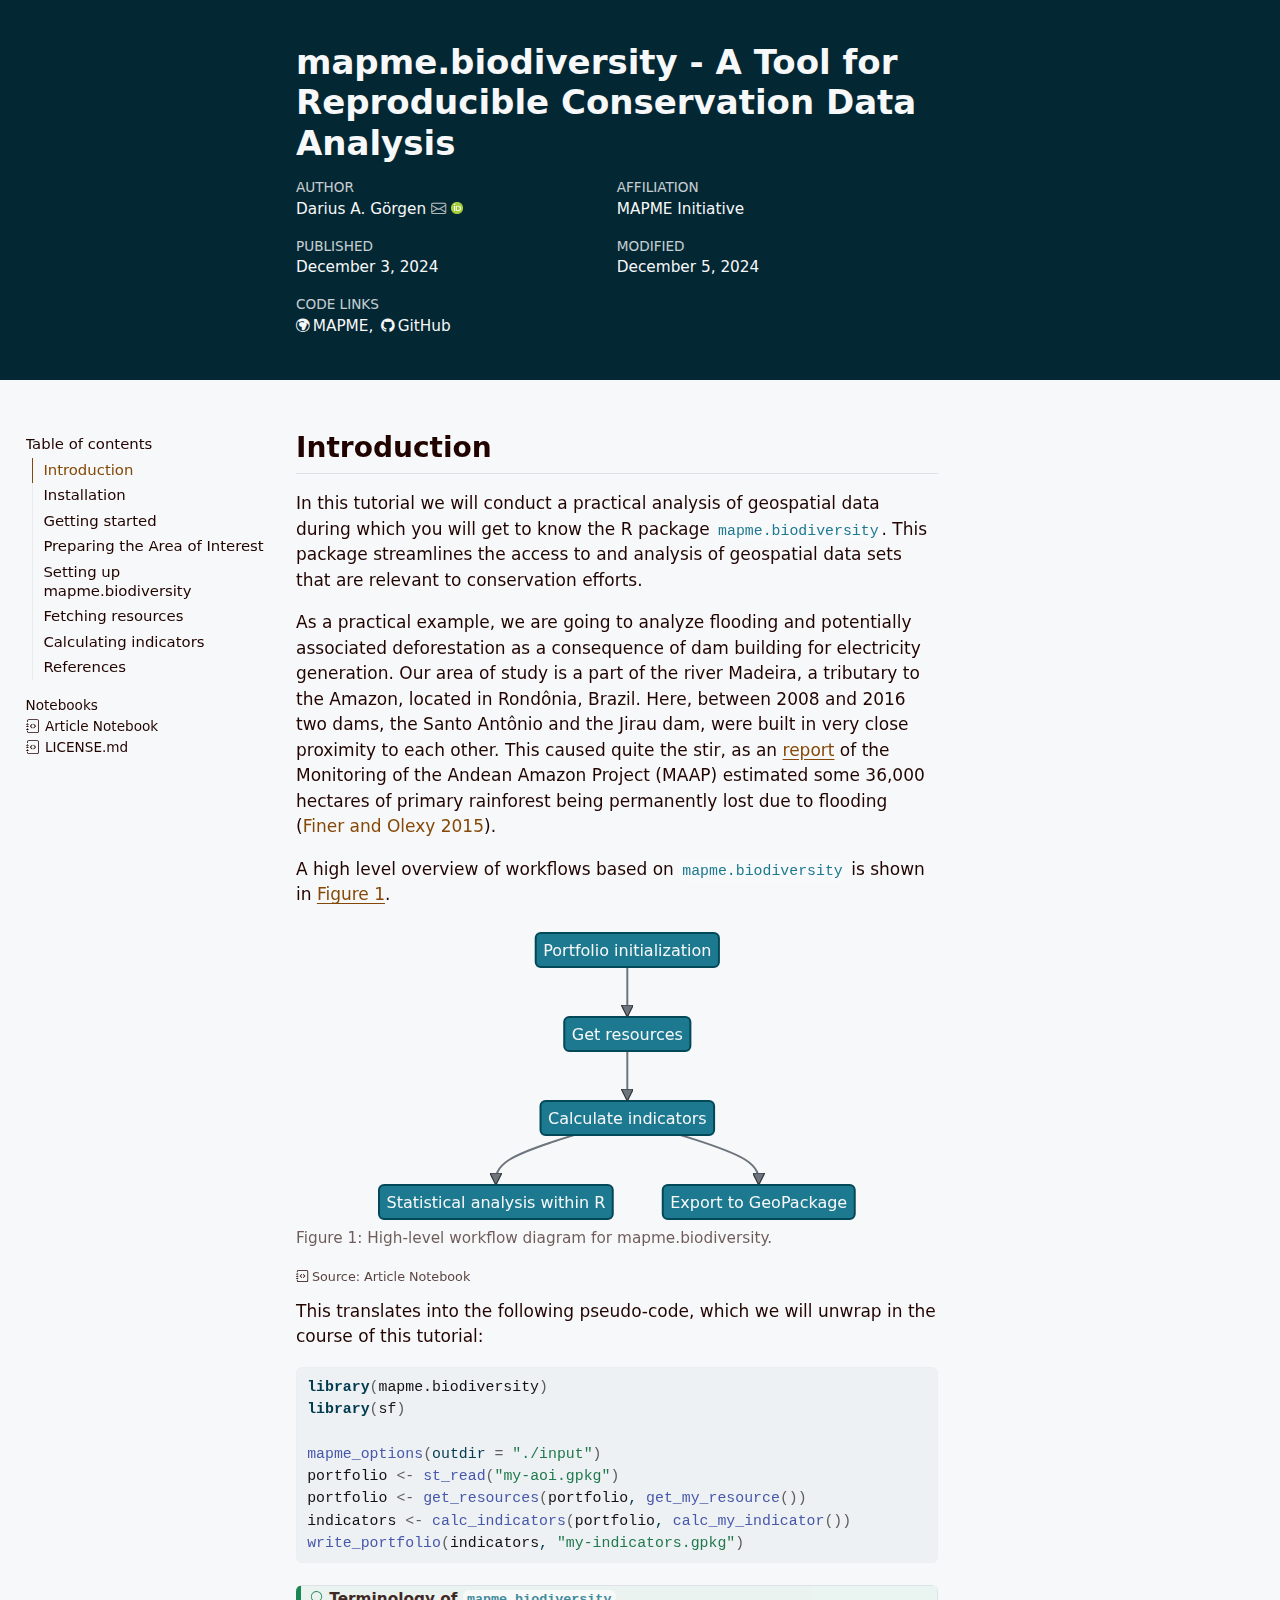
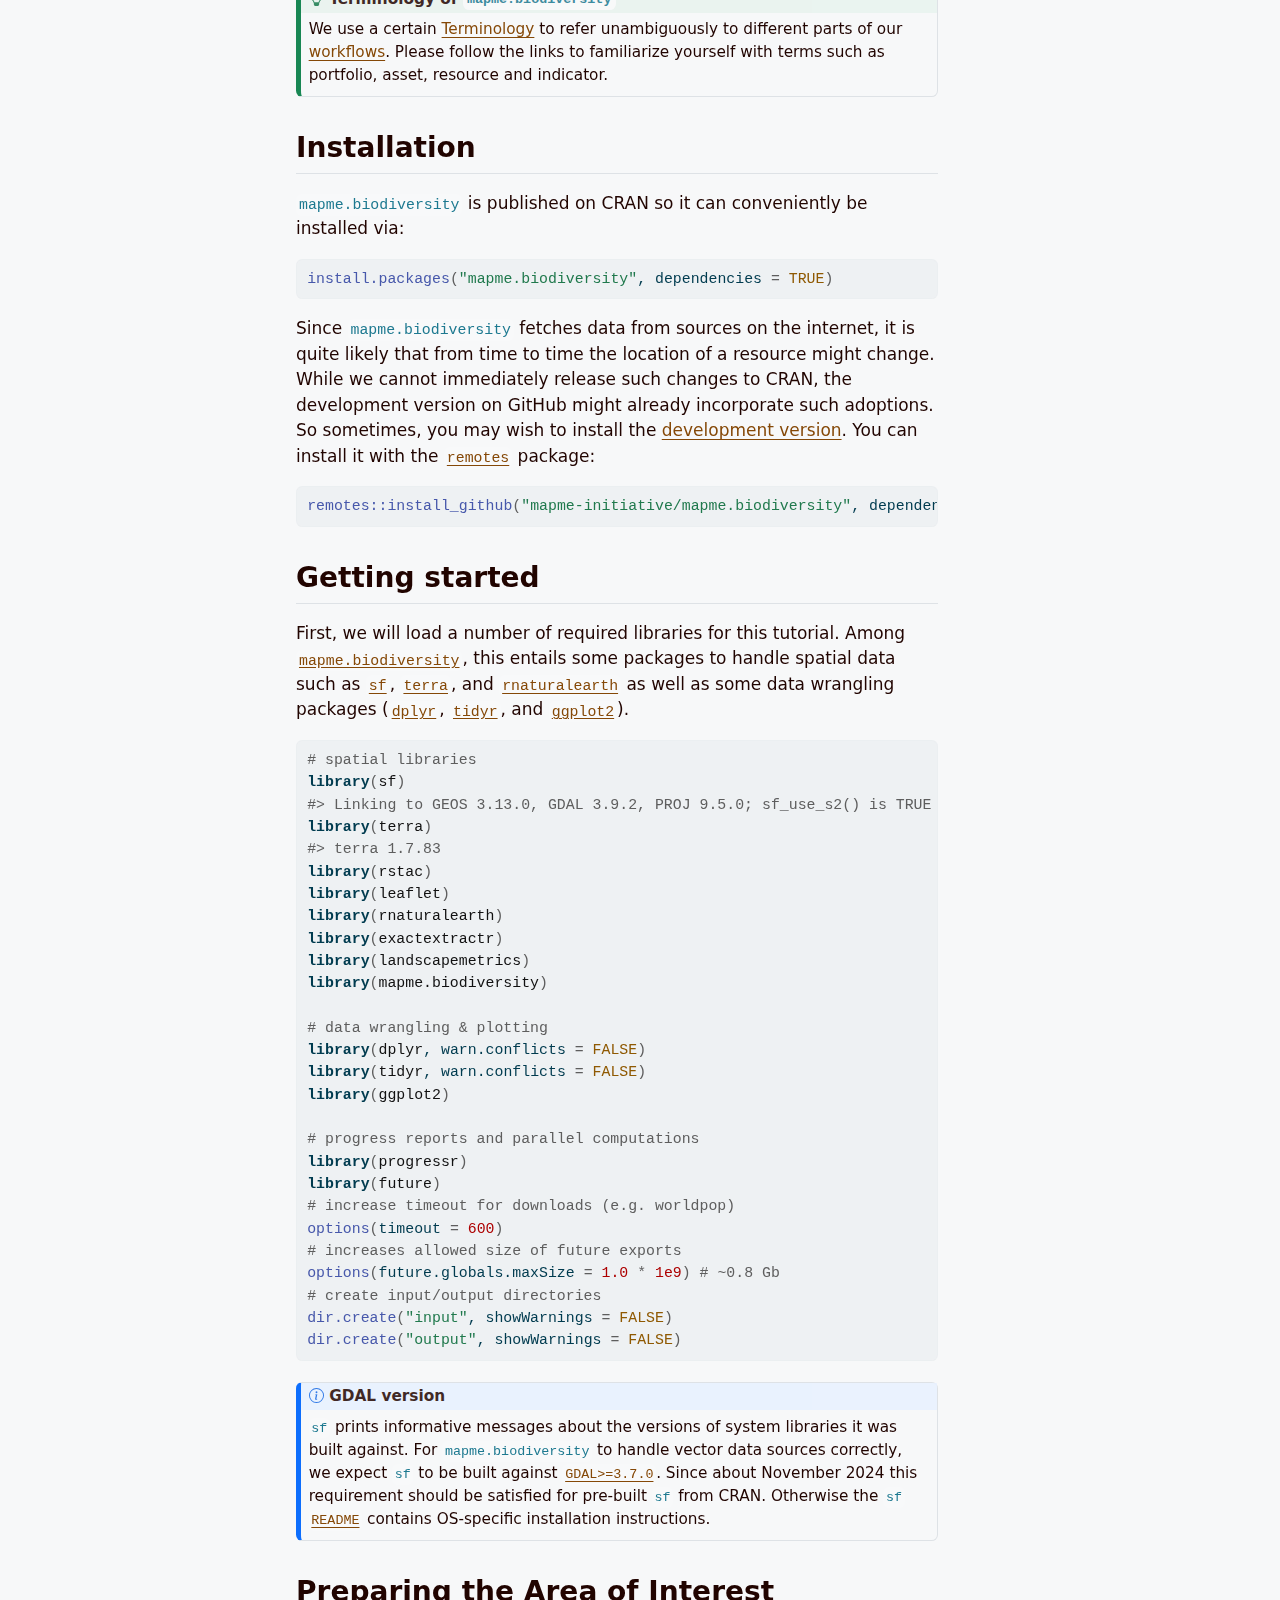
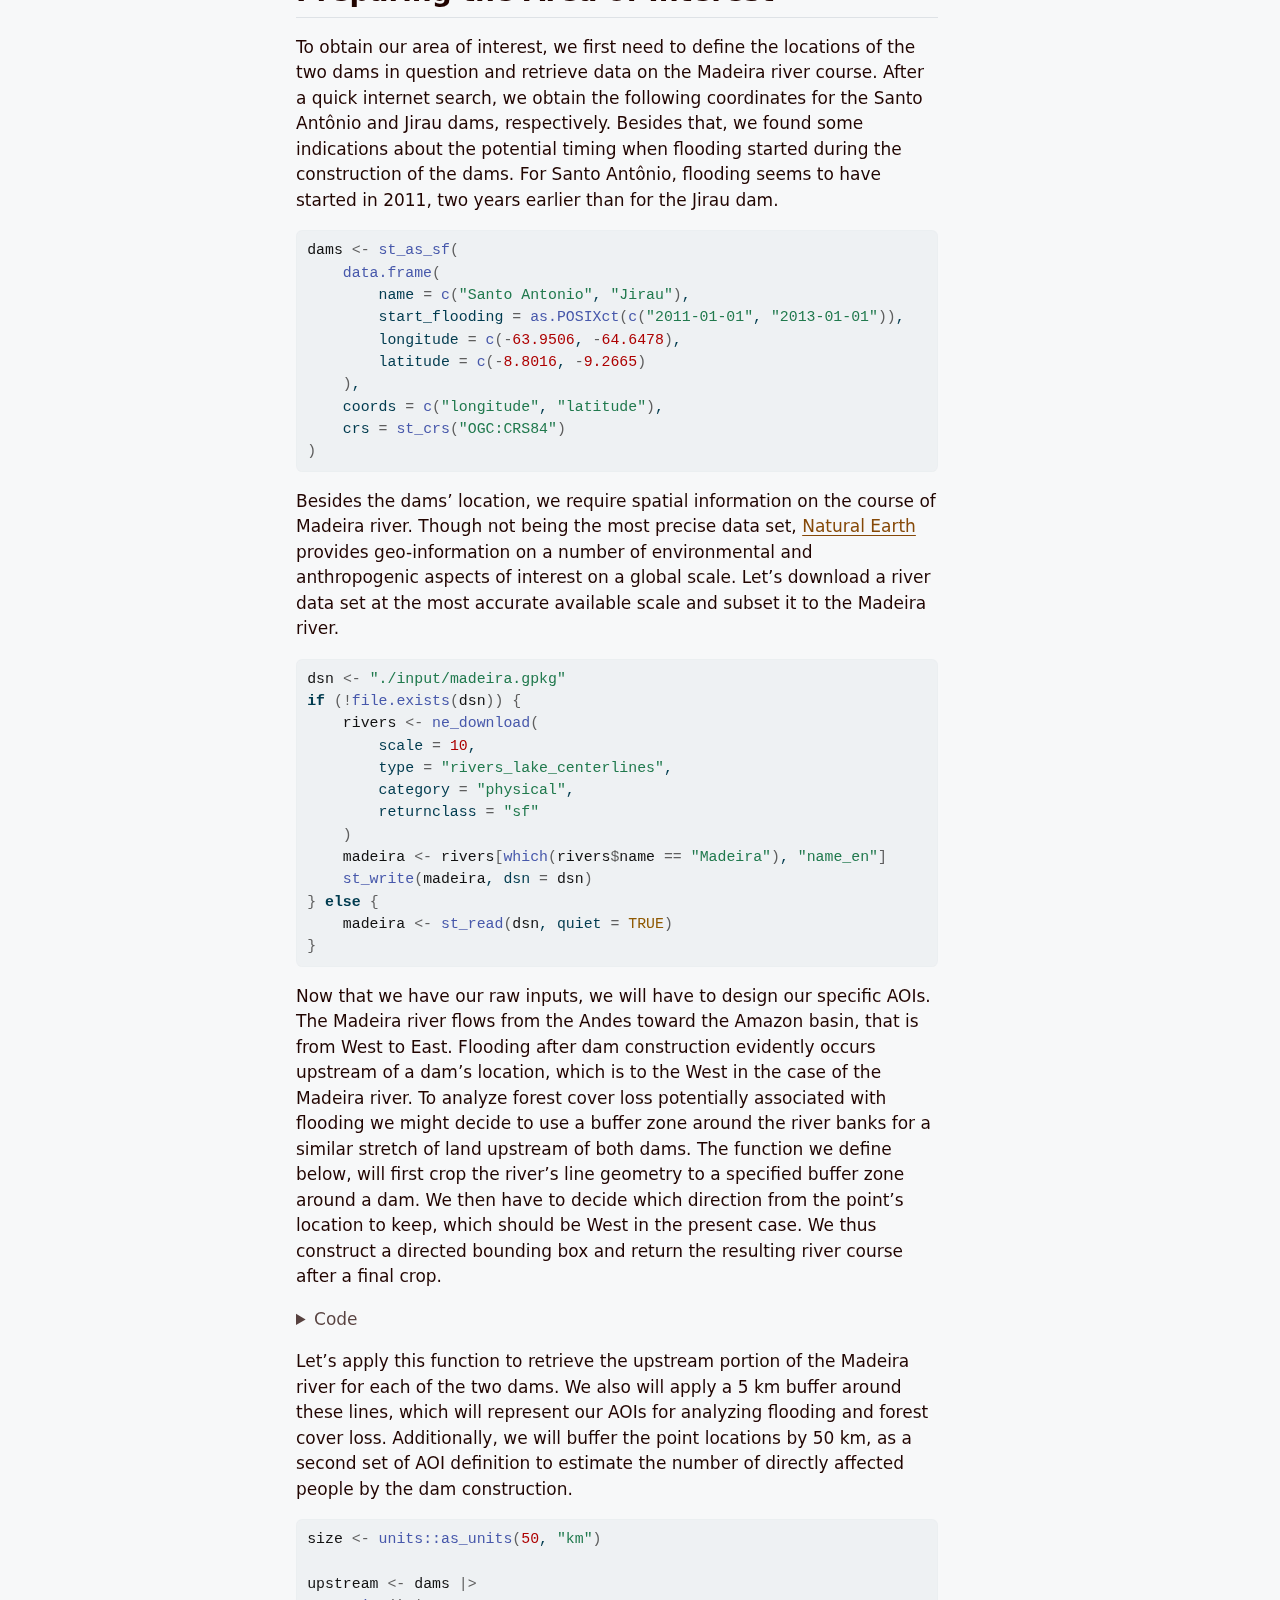
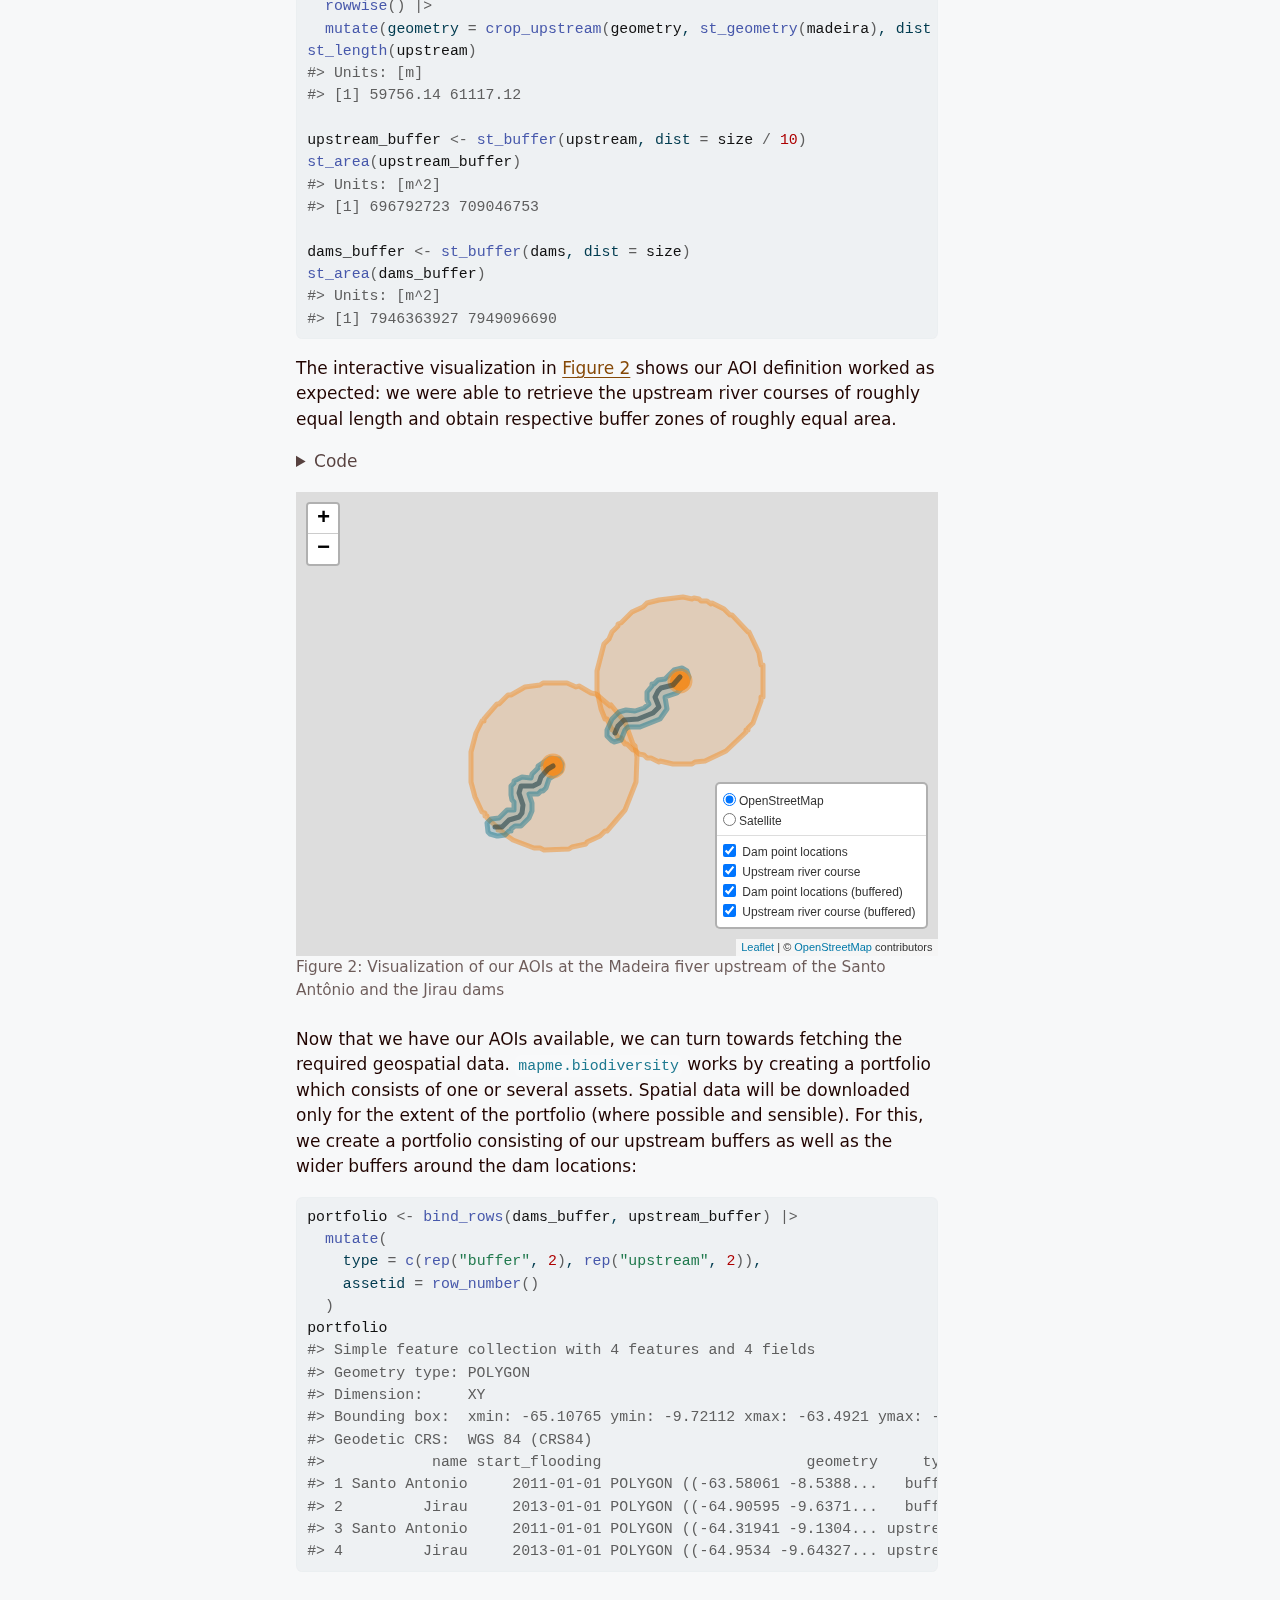
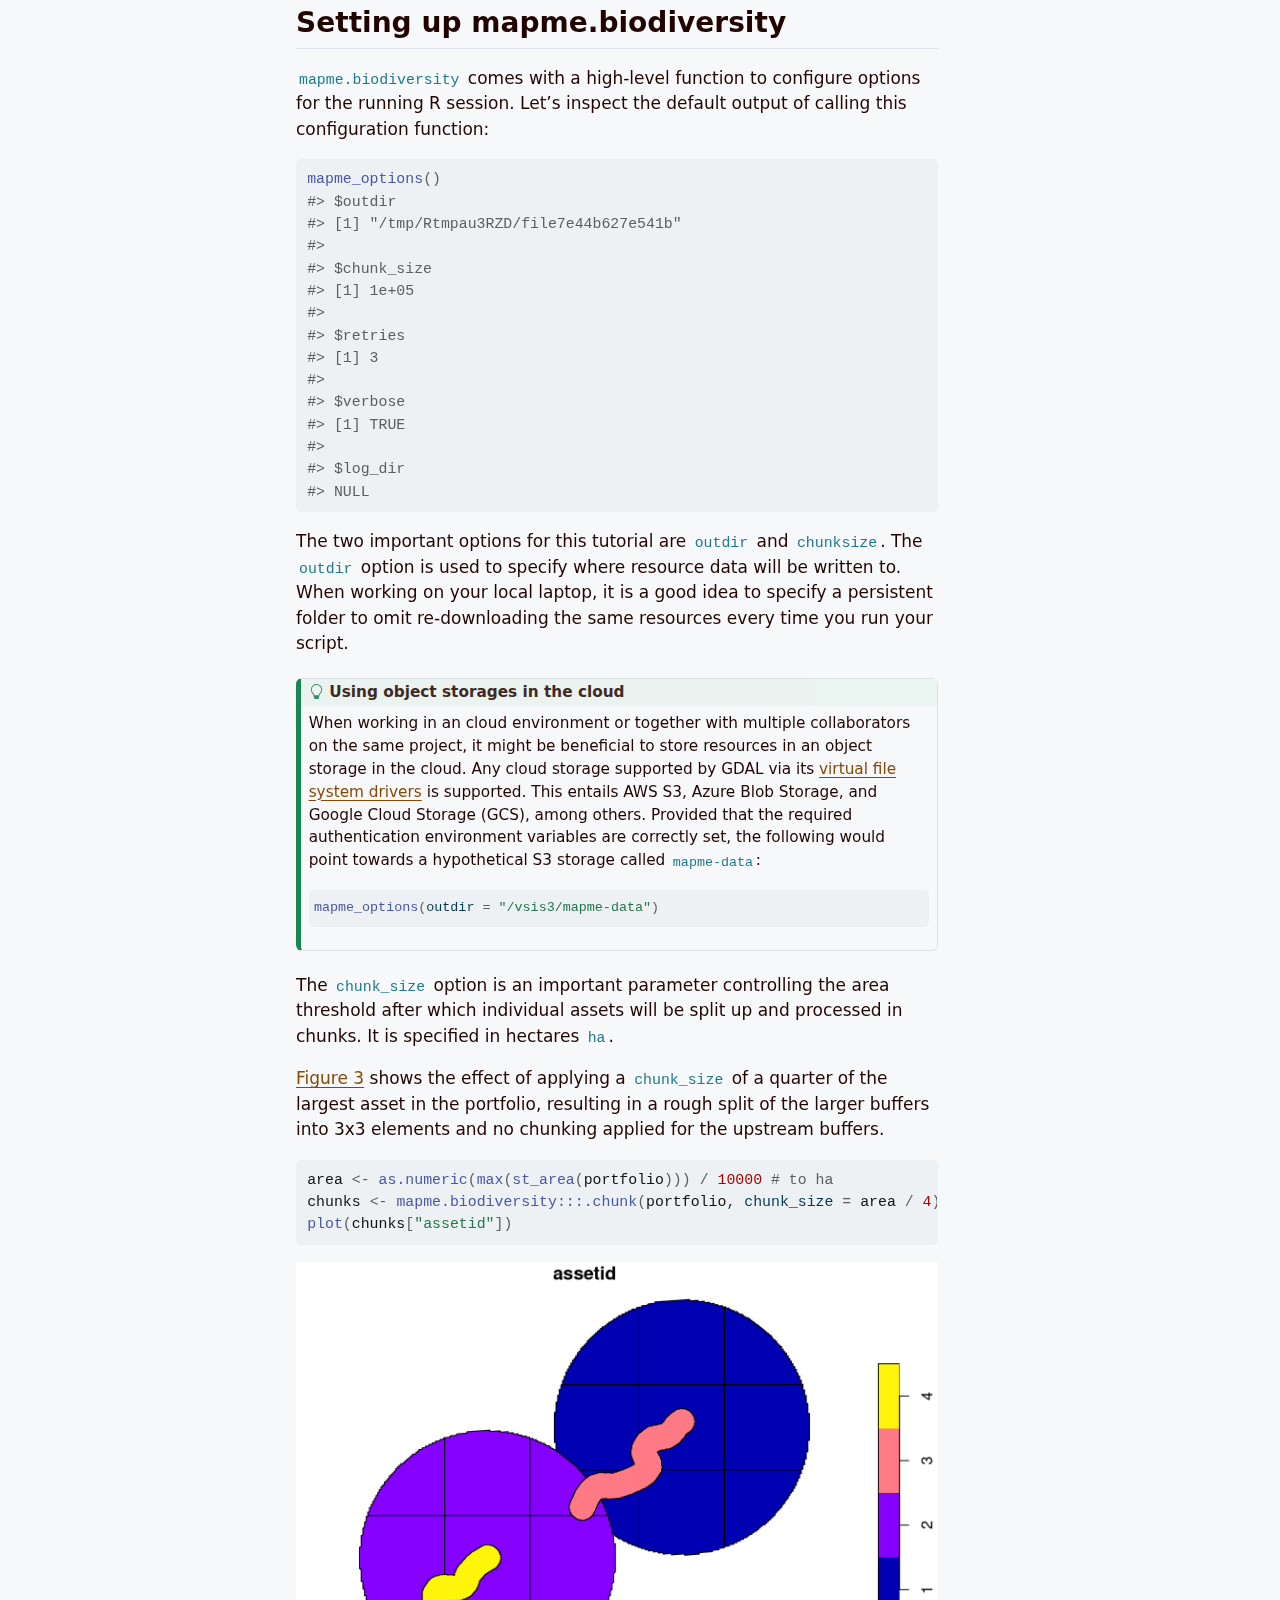
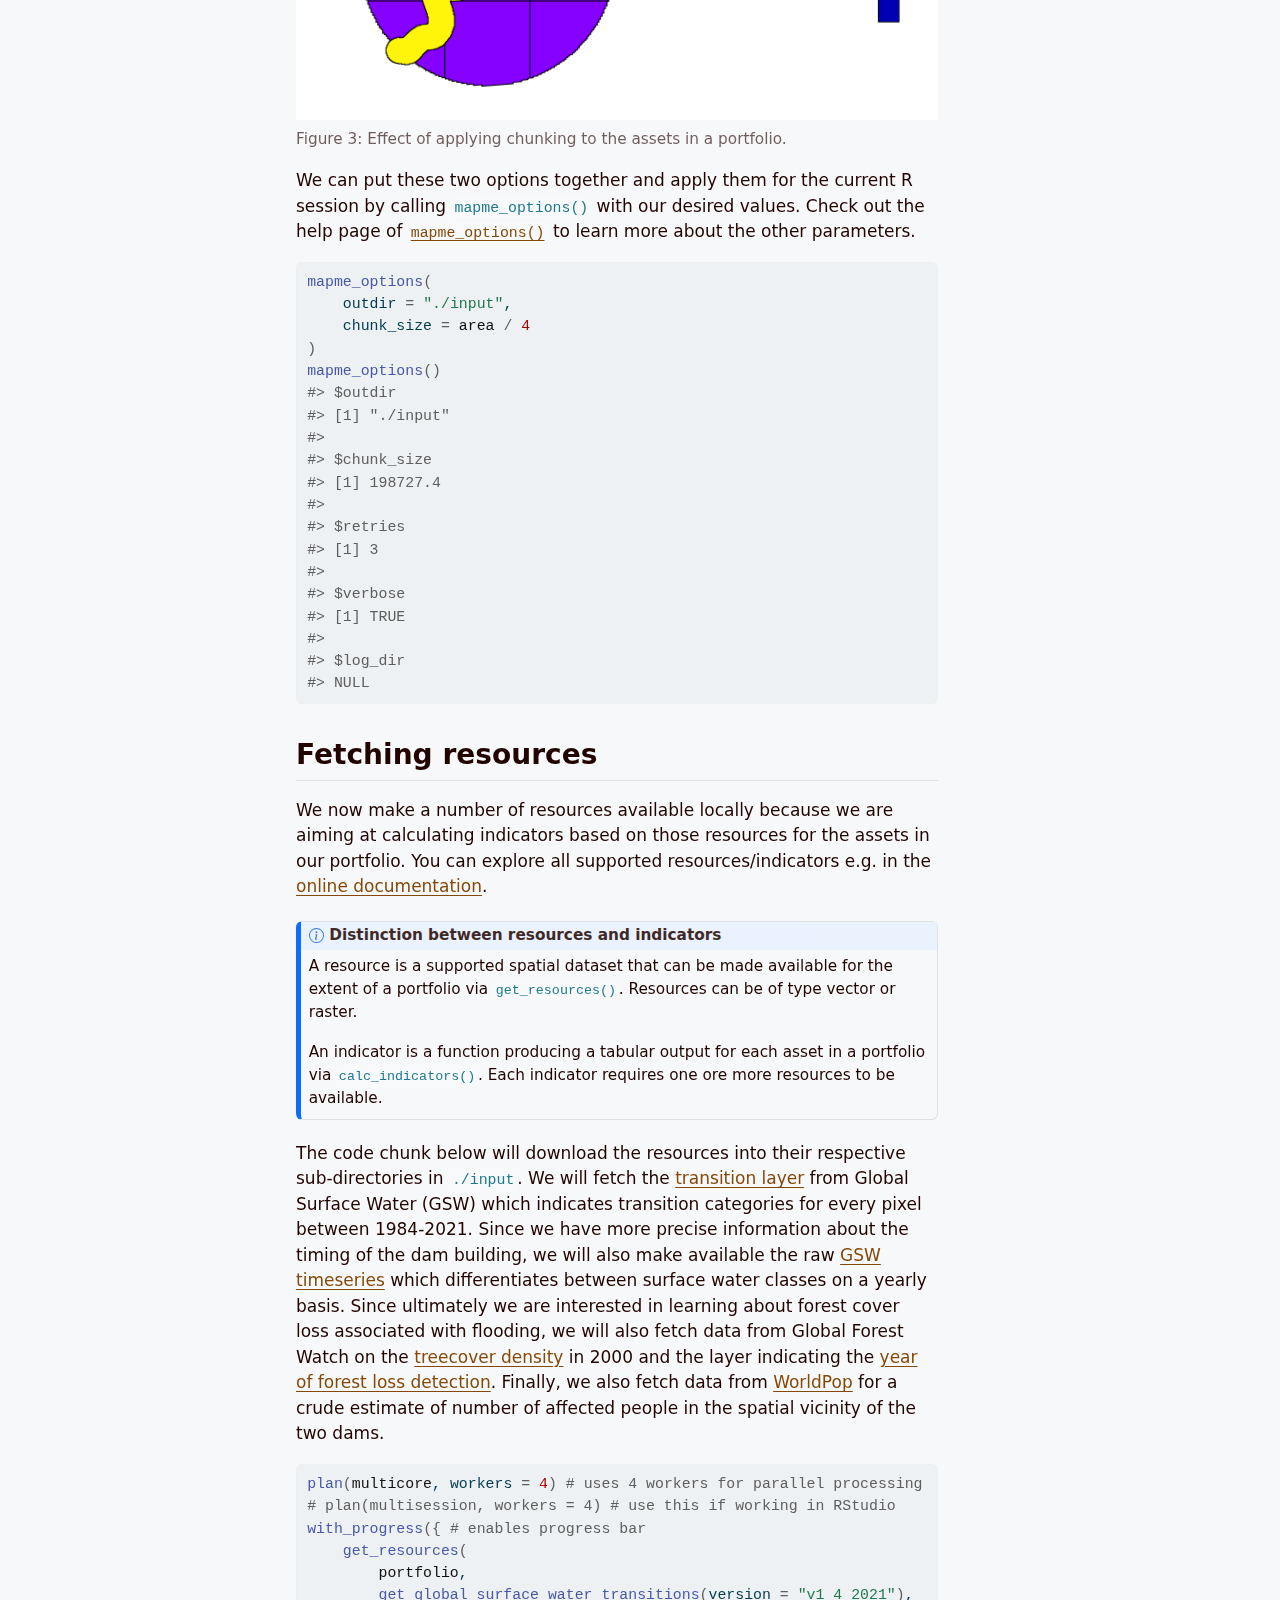
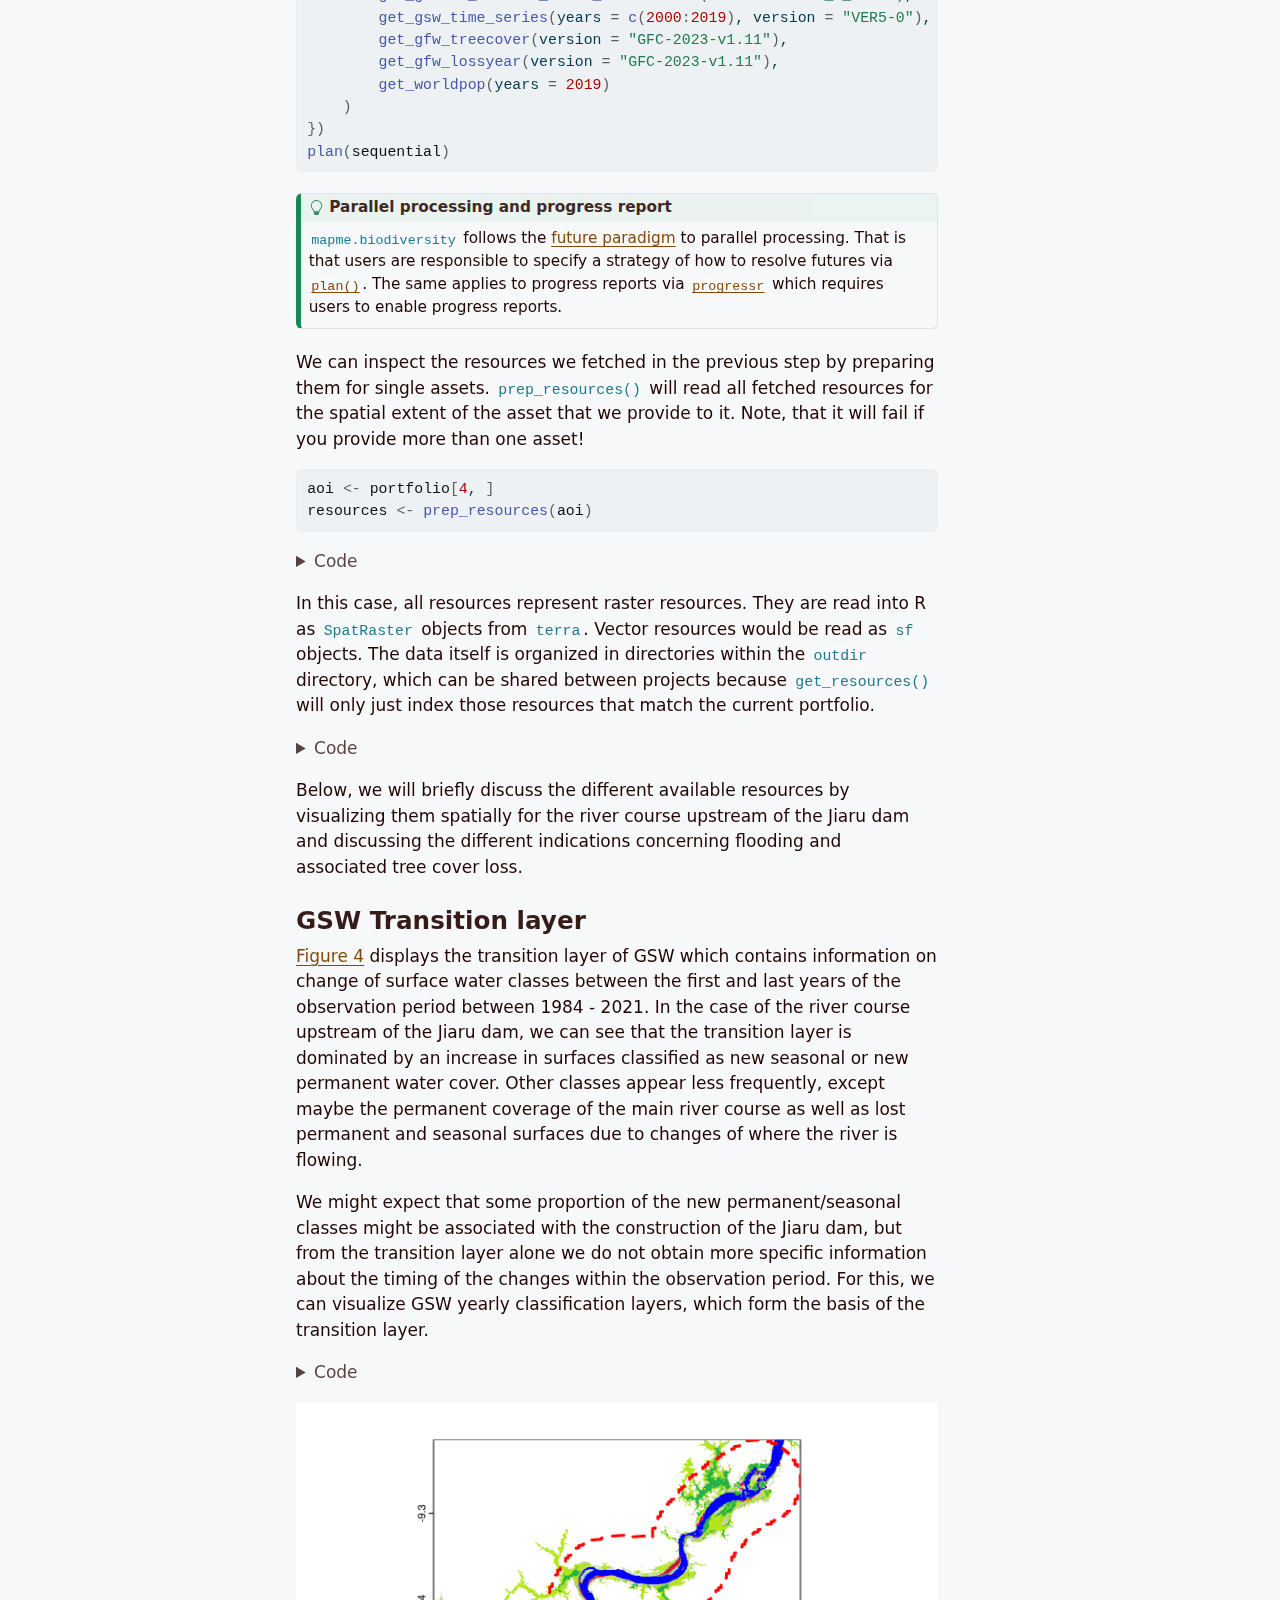
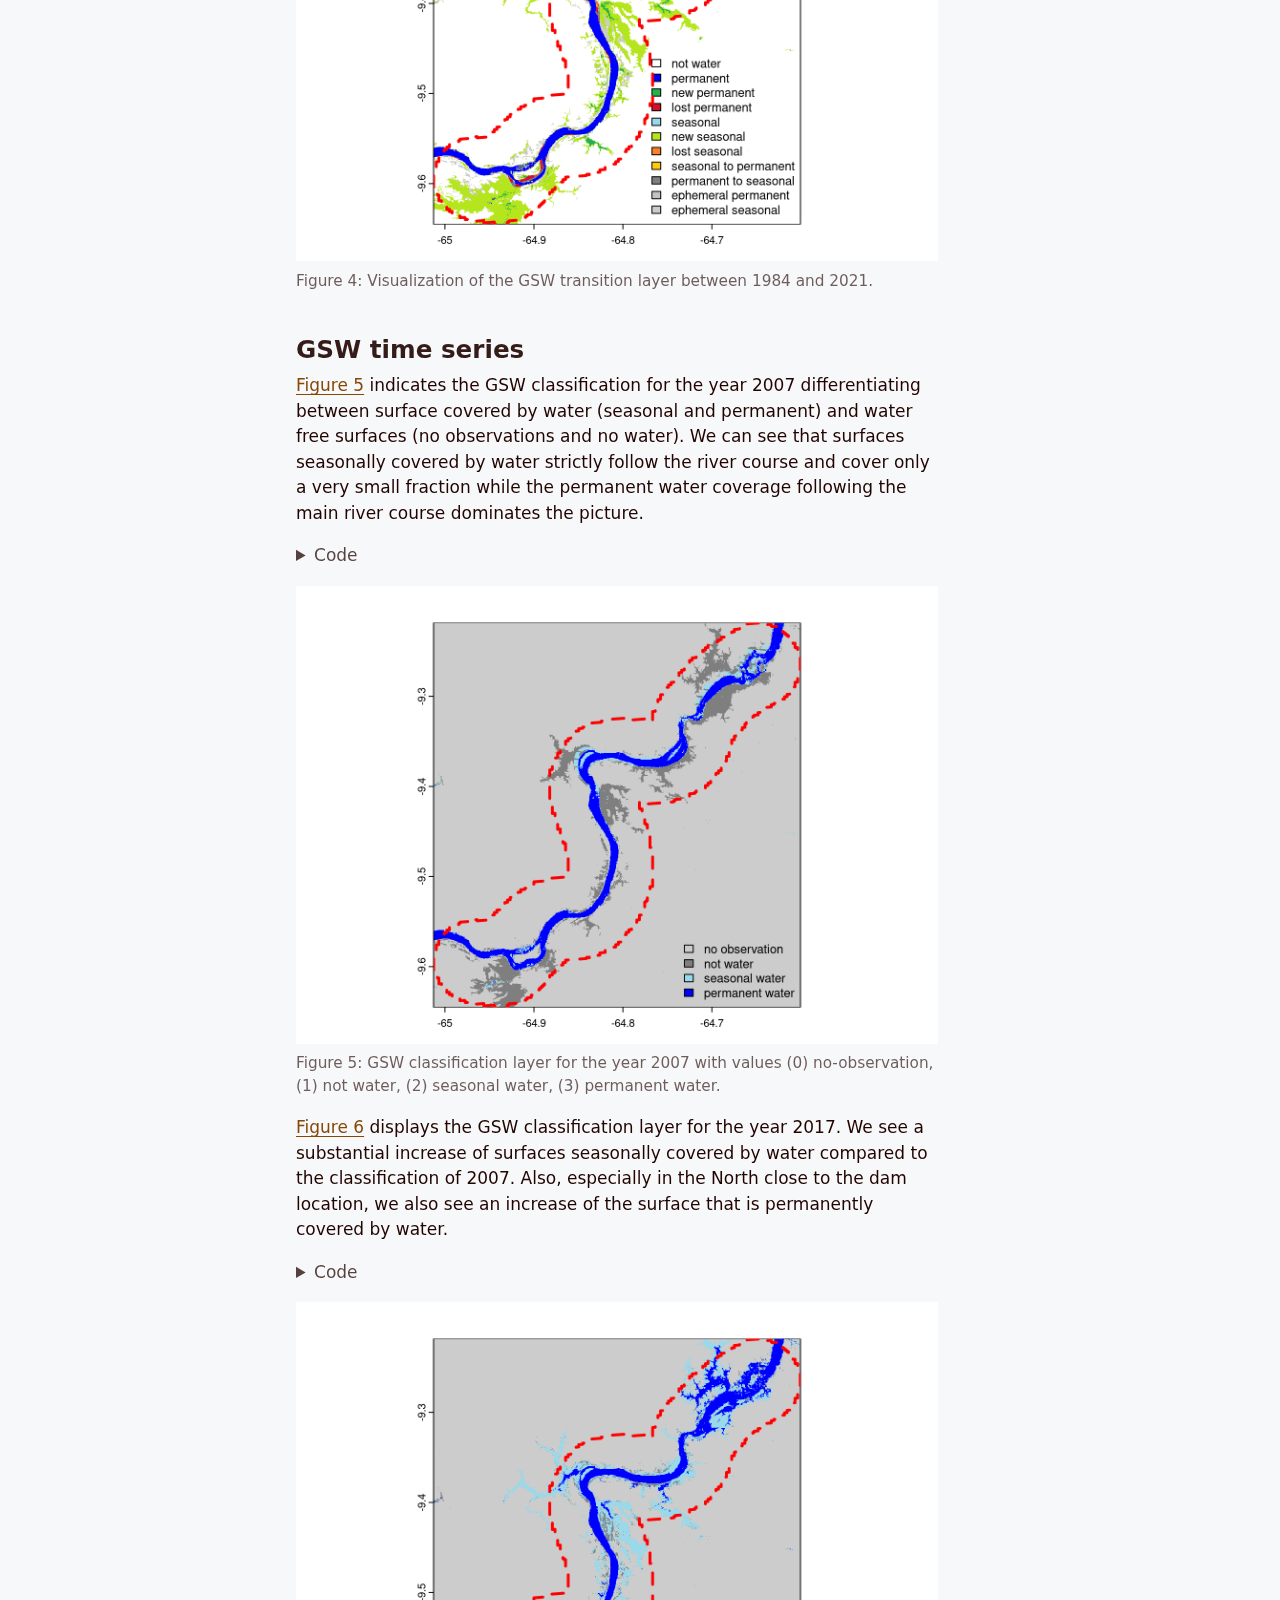
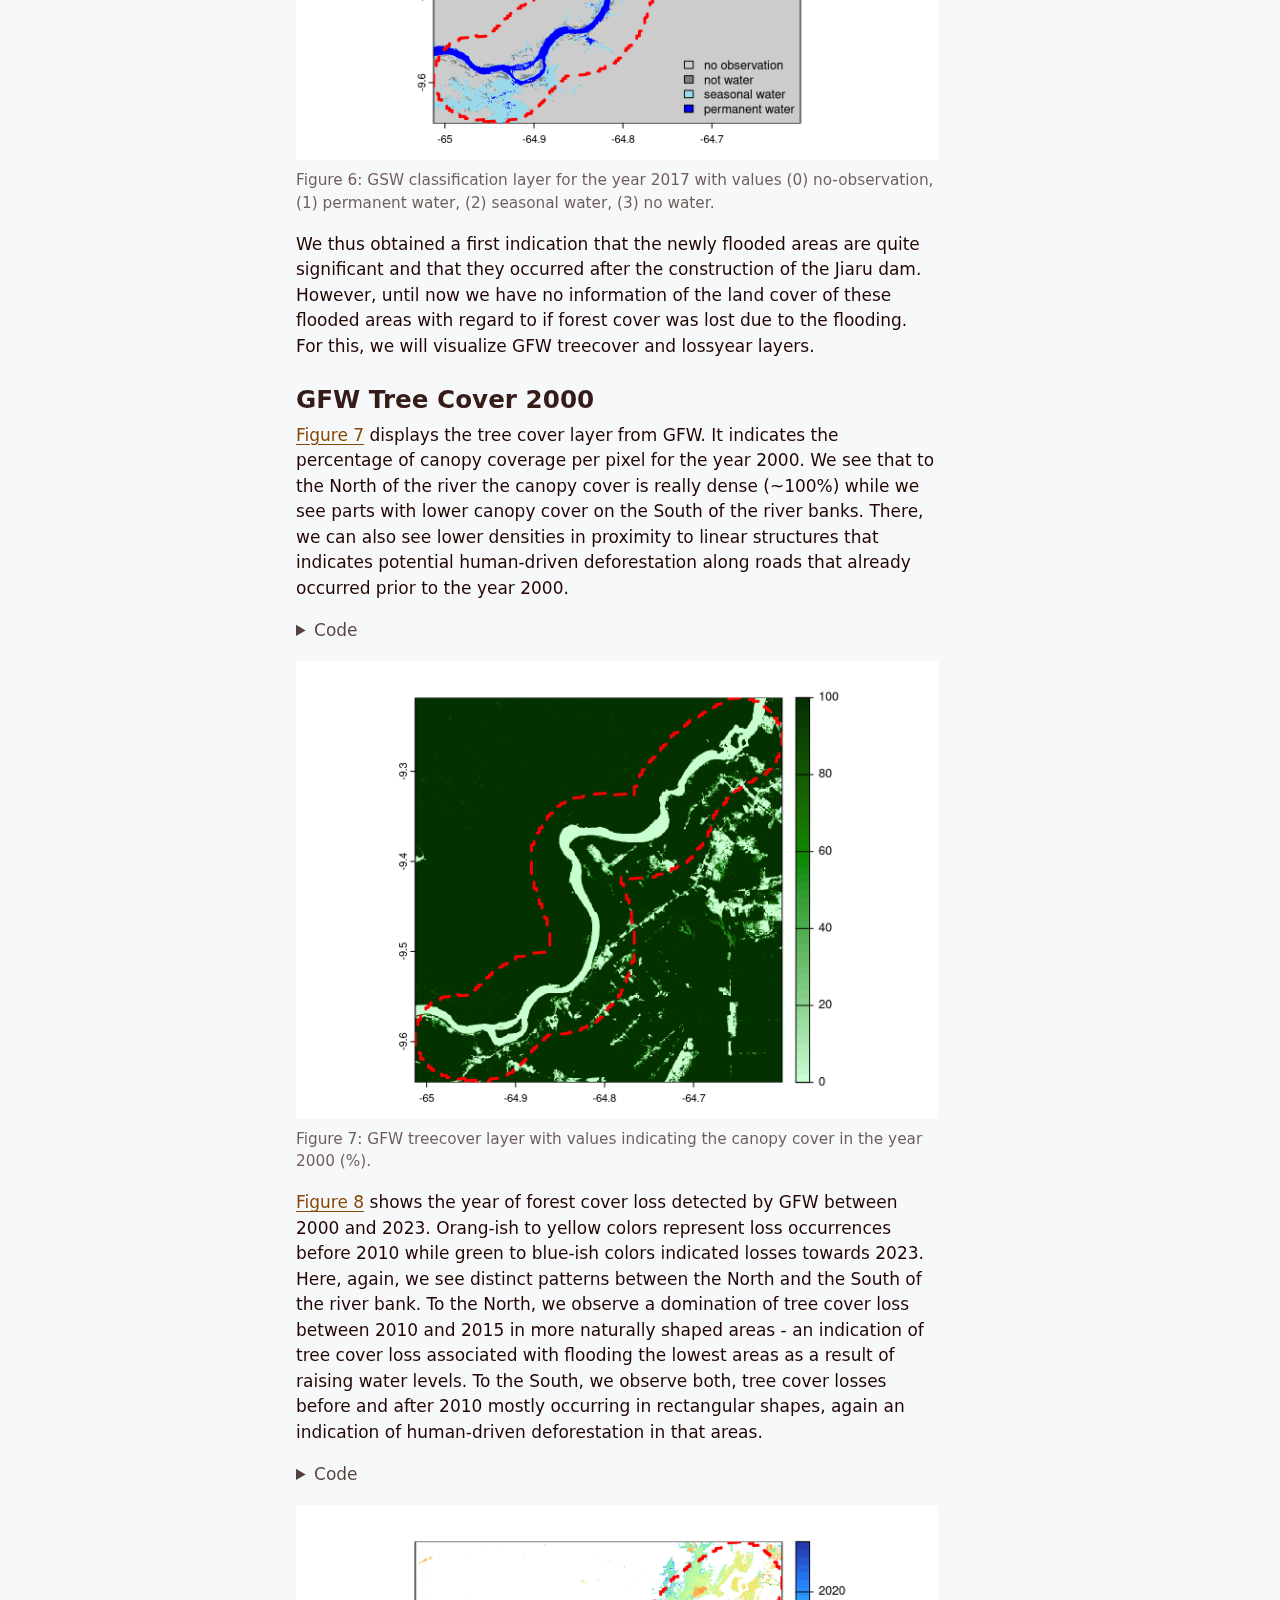
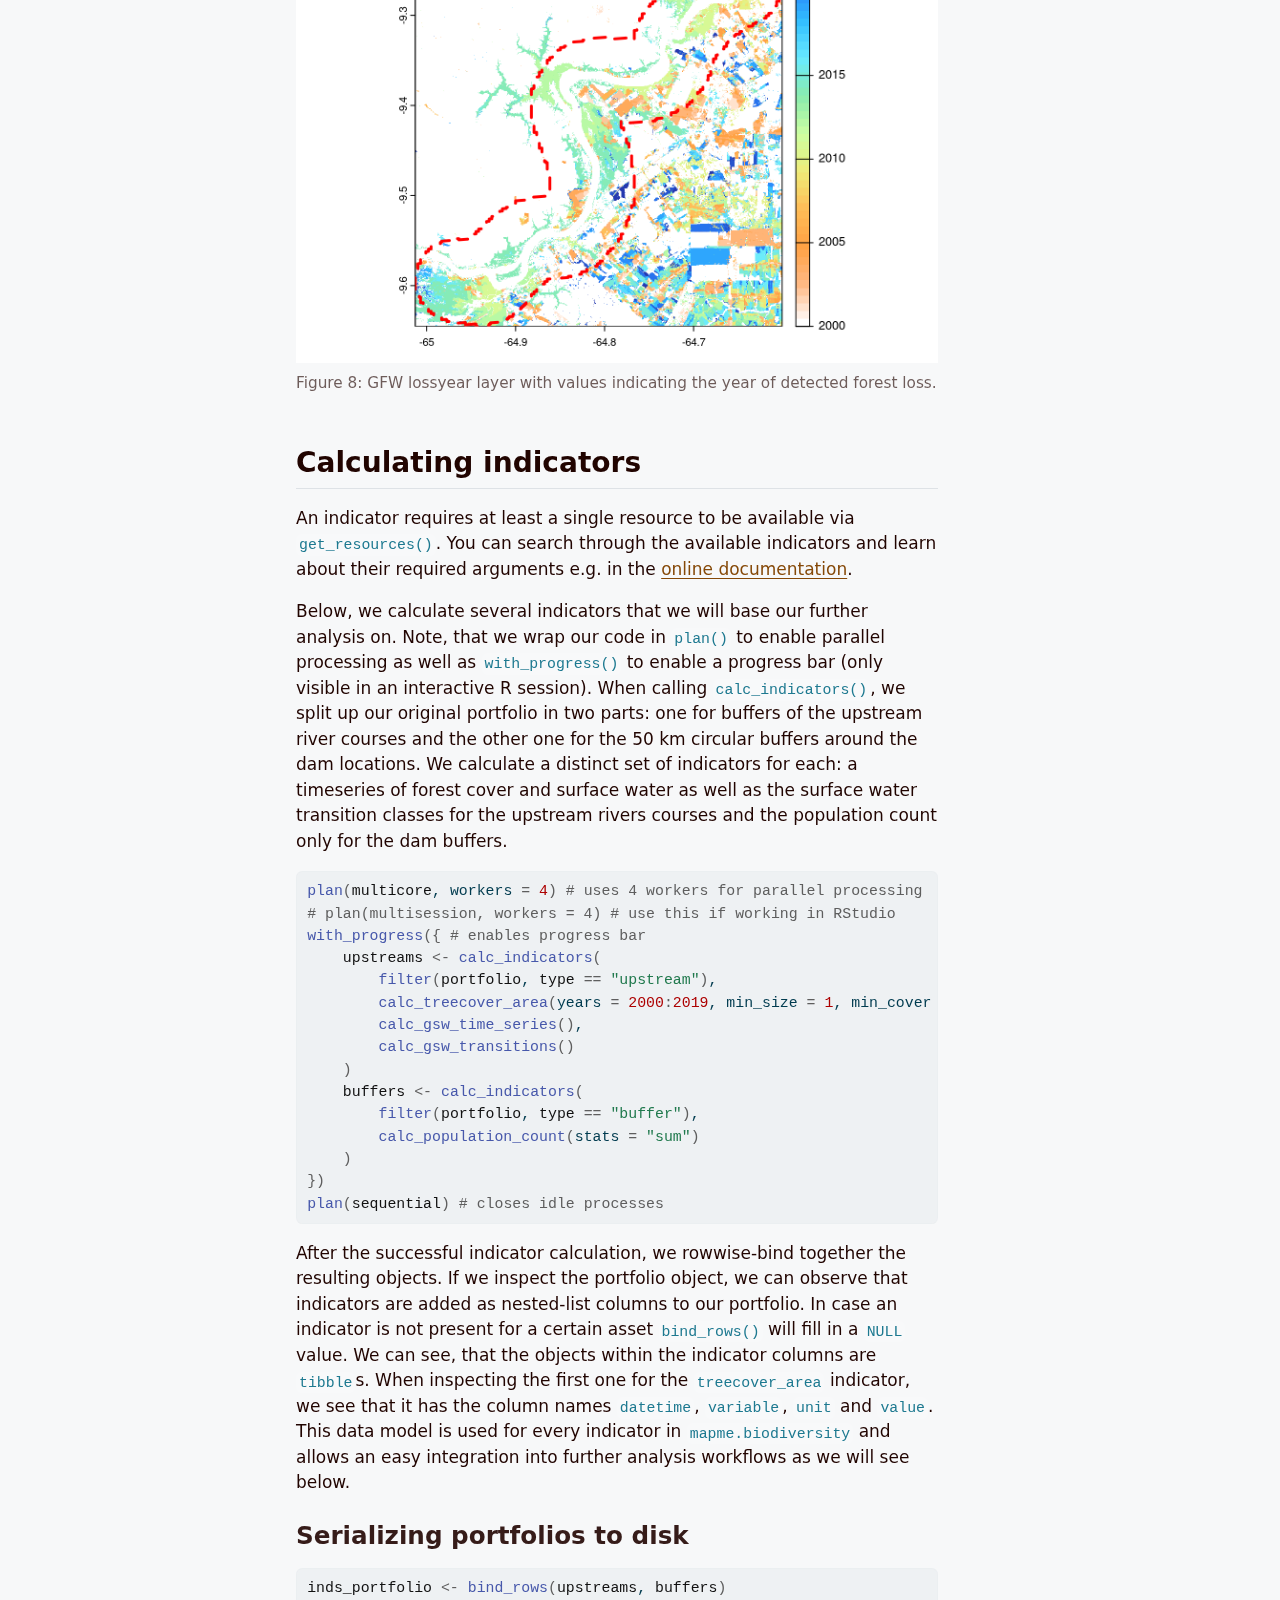
==== commit ca0934ea: "Built site for gh-pages" ====
--- a/index.html
+++ b/index.html
@@ -95,7 +95,7 @@
 <script src="site_libs/htmlwidgets-1.6.4/htmlwidgets.js"></script><script src="site_libs/jquery-3.6.0/jquery-3.6.0.min.js"></script><link href="site_libs/leaflet-1.3.1/leaflet.css" rel="stylesheet">
 <script src="site_libs/leaflet-1.3.1/leaflet.js"></script><link href="site_libs/leafletfix-1.0.0/leafletfix.css" rel="stylesheet">
 <script src="site_libs/proj4-2.6.2/proj4.min.js"></script><script src="site_libs/Proj4Leaflet-1.0.1/proj4leaflet.js"></script><link href="site_libs/rstudio_leaflet-1.3.1/rstudio_leaflet.css" rel="stylesheet">
-<script src="site_libs/leaflet-binding-2.2.2/leaflet.js"></script><script src="site_libs/leaflet-providers-2.0.0/leaflet-providers_2.0.0.js"></script><script src="site_libs/leaflet-providers-plugin-2.2.2/leaflet-providers-plugin.js"></script><link rel="stylesheet" href="styles.css">
+<script src="site_libs/leaflet-binding-2.2.2/leaflet.js"></script><script src="site_libs/leaflet-providers-2.0.0/leaflet-providers_2.0.0.js"></script><script src="site_libs/leaflet-providers-plugin-2.2.2/leaflet-providers-plugin.js"></script><link rel="stylesheet" href="assets/styles.css">
 <meta name="citation_title" content="mapme.biodiversity - A Tool for Reproducible Conservation Data Analysis">
 <meta name="citation_author" content="Darius A. Görgen">
 <meta name="citation_publication_date" content="2024-12-03">
@@ -416,8 +416,8 @@
 <span>    <span class="op">)</span> </span></code><button title="Copy to Clipboard" class="code-copy-button"><i class="bi"></i></button></pre></div>
 </details><div id="fig-leaflet-map" class="cell-output-display quarto-float quarto-figure quarto-figure-center anchored">
 <figure class="quarto-float quarto-float-fig figure"><div aria-describedby="fig-leaflet-map-caption-0ceaefa1-69ba-4598-a22c-09a6ac19f8ca">
-<div class="leaflet html-widget html-fill-item" id="htmlwidget-7f6b04c01aa2a843efaf" style="width:100%;height:464px;"></div>
-<script type="application/json" data-for="htmlwidget-7f6b04c01aa2a843efaf">{"x":{"options":{"crs":{"crsClass":"L.CRS.EPSG3857","code":null,"proj4def":null,"projectedBounds":null,"options":{}}},"calls":[{"method":"addPolygons","args":[[[[{"lng":[-63.58061099735682,-63.58061099735682,-63.58356184052973,-63.58356184052973,-63.58651272056326,-63.58651272056326,-63.58651272056326,-63.5920457199019,-63.5920457199019,-63.59241459112586,-63.59241459112586,-63.59831660887191,-63.59831660887191,-63.60348099500035,-63.60348099500035,-63.60421877362868,-63.60421877362868,-63.60716991108209,-63.60716991108208,-63.61012108522338,-63.61012108522338,-63.61012108522338,-63.61602354348319,-63.61602354348319,-63.62045048332308,-63.62045048332308,-63.6219261482353,-63.6219261482353,-63.62487750549194,-63.62487750549194,-63.62782889930682,-63.62782889930682,-63.63373179652485,-63.63373179652485,-63.63963483971646,-63.63963483971646,-63.6448001221171,-63.64480012211709,-63.64553802870868,-63.64553802870868,-63.64996551603043,-63.64996551603043,-63.65144136332851,-63.65144136332851,-63.65439308519471,-63.65439308519471,-63.65734484340292,-63.65734484340292,-63.66029663793151,-63.66029663793151,-63.66324846875885,-63.66324846875885,-63.6662003358633,-63.6662003358633,-63.66915223922321,-63.66915223922321,-63.67210417881694,-63.67210417881695,-63.67505615462287,-63.67505615462287,-63.67800816661932,-63.67800816661932,-63.68096021478466,-63.68096021478466,-63.68538835480199,-63.68538835480199,-63.68686441953542,-63.68686441953542,-63.69129266788079,-63.69129266788079,-63.69276876870191,-63.69276876870191,-63.69867326211089,-63.69867326211089,-63.70457789958905,-63.70457789958905,-63.71048268096312,-63.71048268096312,-63.71934012244979,-63.71934012244979,-63.72229267470548,-63.72229267470549,-63.728197886727,-63.728197886727,-63.73410324195082,-63.73410324195082,-63.74000874020349,-63.74443795765129,-63.74443795765129,-63.74591438131149,-63.74591438131149,-63.75182016510129,-63.75182016510129,-63.75772609139934,-63.76326302657579,-63.76326302657579,-63.76363216003202,-63.76363216003202,-63.7695383708257,-63.77249152947866,-63.77249152947866,-63.77544472360674,-63.77544472360674,-63.78135121820144,-63.78135121820144,-63.79316463213688,-63.79316463213688,-63.79907155113008,-63.80497861124188,-63.80497861124188,-63.81679315412578,-63.8197468777742,-63.8197468777742,-63.82270063655011,-63.82270063655011,-63.82860825939744,-63.83442371261773,-63.83442371261773,-63.83451602249382,-63.83451602249382,-63.84042392566521,-63.84928604268229,-63.84928604268229,-63.85224015153695,-63.85224015153695,-63.85814847388912,-63.86405693562002,-63.8684883732807,-63.86848837328071,-63.86996553655546,-63.86996553655546,-63.87587427652128,-63.88769217284711,-63.8906467335503,-63.8906467335503,-63.8936013288586,-63.8936013288586,-63.8995106232034,-63.90542005570716,-63.91132962619552,-63.91723933449407,-63.92019424026765,-63.92019424026765,-63.92314918042837,-63.92314918042837,-63.93496928450637,-63.95861113661296,-64.00590137750739,-64.02954974392279,-64.04137473372472,-64.04728742966164,-64.04728742966164,-64.05320025938903,-64.05911322273181,-64.0650263195148,-64.07093954956278,-64.07093954956278,-64.07389621450641,-64.07389621450641,-64.07685291270057,-64.08868003754445,-64.09459379889996,-64.09459379889996,-64.09496341338222,-64.09496341338222,-64.10050769264406,-64.10642171860138,-64.11233587659653,-64.11233587659653,-64.1127055158513,-64.1127055158513,-64.12416458799854,-64.13007914105444,-64.13007914105444,-64.13599382544625,-64.14190864099842,-64.14190864099842,-64.14782358753537,-64.15373866488149,-64.15373866488149,-64.1539235131544,-64.1539235131544,-64.15965387286113,-64.16556921129863,-64.16556921129862,-64.17148468001827,-64.17740027884435,-64.17740027884435,-64.18331600760109,-64.18331600760109,-64.18627392064853,-64.18627392064853,-64.19514785420338,-64.19514785420338,-64.20106397169728,-64.20106397169728,-64.20402207891547,-64.20402207891547,-64.20698021841851,-64.21289659419115,-64.21289659419114,-64.21881309883928,-64.21881309883928,-64.22029224511748,-64.22029224511748,-64.22472973218693,-64.22472973218693,-64.22768809706808,-64.22768809706808,-64.23064649405811,-64.23656338427681,-64.23656338427681,-64.24248040266693,-64.24248040266693,-64.24839754905243,-64.24839754905243,-64.25431482325716,-64.25431482325716,-64.26023222510501,-64.26023222510501,-64.26614975441981,-64.26614975441981,-64.27206741102533,-64.27206741102533,-64.27798519474537,-64.27798519474537,-64.28390310540365,-64.28390310540365,-64.2898211428239,-64.2898211428239,-64.29278020901465,-64.29278020901465,-64.29573930682979,-64.29573930682979,-64.29721886758959,-64.29721886758959,-64.30165759724495,-64.30165759724495,-64.30757601389305,-64.30757601389305,-64.31349455659768,-64.31349455659768,-64.31349455659768,-64.31497421194948,-64.31497421194948,-64.31941322518237,-64.31941322518237,-64.32533201947068,-64.32533201947068,-64.32607187758646,-64.32607187758646,-64.33125093928612,-64.33125093928612,-64.33125093928612,-64.33421044621134,-64.33421044621134,-64.33716998445216,-64.33716998445216,-64.34308915479227,-64.34308915479227,-64.34308915479227,-64.34900845012986,-64.34900845012986,-64.34900845012986,-64.35492787028832,-64.35492787028832,-64.35492787028832,-64.360847415091,-64.360847415091,-64.360847415091,-64.36676708436127,-64.36676708436127,-64.36676708436127,-64.36676708436127,-64.36750705176287,-64.36750705176287,-64.3726868779224,-64.3726868779224,-64.37268687792239,-64.37564682125682,-64.37564682125681,-64.37860679559769,-64.37860679559769,-64.37860679559769,-64.37860679559769,-64.3815668009229,-64.3815668009229,-64.38452683721039,-64.38452683721037,-64.38452683721037,-64.38600686695806,-64.38600686695806,-64.39044700258368,-64.3904470025837,-64.3904470025837,-64.3904470025837,-64.39044700258368,-64.3919270632439,-64.3919270632439,-64.39636729154081,-64.39636729154081,-64.39636729154081,-64.39636729154081,-64.39932748230804,-64.39932748230804,-64.40228770390492,-64.40228770390492,-64.40228770390492,-64.40228770390492,-64.40228770390492,-64.40228770390492,-64.40228770390492,-64.40228770390492,-64.40524795630931,-64.40524795630931,-64.40820823949912,-64.40820823949912,-64.40820823949912,-64.40820823949912,-64.40820823949912,-64.40820823949912,-64.40820823949912,-64.40820823949912,-64.40376782625755,-64.40376782625755,-64.40228770390492,-64.40228770390492,-64.40228770390492,-64.40228770390492,-64.40228770390492,-64.40228770390492,-64.40228770390492,-64.40228770390492,-64.39932748230804,-64.39932748230804,-64.39636729154081,-64.39636729154081,-64.39636729154081,-64.39636729154081,-64.39340713162532,-64.39340713162532,-64.39044700258368,-64.3904470025837,-64.39044700258368,-64.39044700258368,-64.3904470025837,-64.38748690443799,-64.38748690443799,-64.38452683721037,-64.38452683721037,-64.38452683721037,-64.37860679559769,-64.37860679559769,-64.37860679559769,-64.37860679559769,-64.37287187347199,-64.37287187347199,-64.37268687792239,-64.3726868779224,-64.37268687792239,-64.36676708436127,-64.36676708436127,-64.36676708436127,-64.36380723417872,-64.36380723417872,-64.360847415091,-64.360847415091,-64.360847415091,-64.35492787028832,-64.35492787028832,-64.35492787028832,-64.34974837082714,-64.34974837082714,-64.34900845012986,-64.34900845012986,-64.34900845012986,-64.34456896691505,-64.34456896691506,-64.34308915479227,-64.34308915479227,-64.34308915479227,-64.33864976530901,-64.33864976530903,-64.33716998445216,-64.33716998445216,-64.33716998445216,-64.33199081308038,-64.33199081308038,-64.33125093928612,-64.33125093928612,-64.33125093928612,-64.32533201947068,-64.32533201947068,-64.32533201947068,-64.31941322518237,-64.31941322518237,-64.31645387516603,-64.31645387516603,-64.31349455659768,-64.31349455659768,-64.30757601389305,-64.30757601389305,-64.30461678980092,-64.30461678980092,-64.30165759724495,-64.30165759724495,-64.30165759724495,-64.29573930682979,-64.29573930682979,-64.29130067196485,-64.29130067196485,-64.2898211428239,-64.2898211428239,-64.28390310540365,-64.28390310540365,-64.27798519474537,-64.27798519474537,-64.27354684504525,-64.27354684504525,-64.27206741102533,-64.27206741102533,-64.26910856682225,-64.26910856682224,-64.26614975441981,-64.26614975441981,-64.26614975441981,-64.26023222510501,-64.26023222510501,-64.25431482325716,-64.25431482325716,-64.24839754905243,-64.24839754905243,-64.24248040266693,-64.24248040266693,-64.23656338427681,-64.23656338427681,-64.23064649405811,-64.23064649405811,-64.22472973218694,-64.22472973218693,-64.21881309883928,-64.21881309883928,-64.21289659419115,-64.21289659419115,-64.20698021841851,-64.20698021841851,-64.20106397169728,-64.19810589678593,-64.19810589678593,-64.19514785420338,-64.19514785420338,-64.18997135754131,-64.18997135754131,-64.18923186611271,-64.18923186611271,-64.18331600760109,-64.18331600760109,-64.17740027884435,-64.17740027884435,-64.17148468001827,-64.16704806627145,-64.16704806627145,-64.16556921129862,-64.16556921129863,-64.15965387286113,-64.15965387286113,-64.15373866488149,-64.14930234461539,-64.14930234461539,-64.14782358753537,-64.14782358753537,-64.14190864099841,-64.14190864099842,-64.13599382544625,-64.13007914105444,-64.13007914105444,-64.12416458799854,-64.1197287595014,-64.1197287595014,-64.11825016645409,-64.11825016645409,-64.11233587659653,-64.10937878110521,-64.10937878110521,-64.10642171860138,-64.10642171860138,-64.10050769264406,-64.0975507292344,-64.0975507292344,-64.09459379889996,-64.09459379889996,-64.08868003754445,-64.08350560509625,-64.08350560509624,-64.08276640875289,-64.08276640875289,-64.07685291270056,-64.07093954956278,-64.07093954956278,-64.0650263195148,-64.05911322273181,-64.05393937250339,-64.05393937250338,-64.05320025938903,-64.05320025938903,-64.0362012346676,-64.0362012346676,-64.03546217175342,-64.03546217175342,-64.02954974392279,-64.02363745040788,-64.01772529138368,-64.01772529138368,-64.00590137750739,-63.99407800369342,-63.988166519747,-63.988166519747,-63.98225517134075,-63.97634395864947,-63.97043288184791,-63.96452194111085,-63.95861113661296,-63.95270046852893,-63.94678993703342,-63.94087954230103,-63.94087954230103,-63.93496928450637,-63.91132962619552,-63.88769217284712,-63.88769217284712,-63.88178315534325,-63.87587427652128,-63.86996553655546,-63.86405693562002,-63.85814847388912,-63.85224015153695,-63.84633196873762,-63.84042392566521,-63.84042392566521,-63.82860825939744,-63.81679315412578,-63.81679315412578,-63.81670085082803,-63.81670085082803,-63.8108858122984,-63.80497861124188,-63.79907155113008,-63.79907155113008,-63.79611807398279,-63.79611807398279,-63.79316463213688,-63.78135121820144,-63.78135121820144,-63.77839795318823,-63.77839795318823,-63.77544472360674,-63.7695383708257,-63.76363216003202,-63.76363216003202,-63.75772609139934,-63.75182016510129,-63.75182016510129,-63.75163560719985,-63.75163560719985,-63.74591438131149,-63.74000874020349,-63.74000874020349,-63.73927054510595,-63.73927054510595,-63.73410324195082,-63.728197886727,-63.728197886727,-63.72229267470549,-63.71638760605973,-63.71638760605973,-63.71048268096312,-63.71048268096312,-63.70753027229994,-63.70753027229994,-63.70457789958907,-63.69867326211089,-63.69867326211089,-63.69276876870191,-63.69276876870191,-63.68981657607753,-63.68981657607753,-63.68686441953542,-63.68096021478466,-63.68096021478466,-63.67505615462287,-63.67505615462287,-63.66915223922321,-63.66915223922321,-63.66767628301267,-63.66767628301267,-63.66324846875885,-63.66324846875885,-63.66029663793151,-63.66029663793151,-63.65734484340292,-63.65144136332851,-63.65144136332851,-63.64553802870868,-63.64553802870868,-63.63963483971646,-63.63963483971646,-63.63373179652485,-63.63373179652485,-63.62782889930682,-63.62782889930682,-63.6219261482353,-63.6219261482353,-63.61602354348319,-63.61602354348319,-63.61602354348319,-63.61307229603095,-63.61307229603095,-63.61012108522338,-63.61012108522338,-63.60864549356809,-63.60864549356809,-63.60421877362868,-63.60421877362868,-63.59831660887191,-63.59831660887191,-63.59241459112586,-63.59241459112586,-63.58946363743583,-63.58946363743583,-63.58651272056326,-63.58651272056325,-63.58061099735682,-63.58061099735682,-63.58061099735682,-63.57766019106612,-63.57766019106612,-63.57470942167922,-63.57470942167922,-63.56880799370312,-63.56880799370312,-63.56733265980767,-63.56733265980767,-63.56290671360111,-63.56290671360111,-63.56290671360111,-63.55995612905684,-63.55995612905684,-63.5570055815458,-63.5570055815458,-63.55110459770974,-63.55110459770974,-63.55110459770974,-63.54520376226543,-63.54520376226543,-63.54520376226543,-63.53930307538538,-63.53930307538538,-63.53930307538538,-63.53930307538538,-63.53635278771083,-63.53635278771083,-63.53340253724202,-63.53340253724202,-63.5275021480078,-63.5275021480078,-63.5275021480078,-63.5275021480078,-63.52602707398649,-63.52602707398649,-63.52160190785509,-63.52160190785509,-63.52160190785509,-63.5201268711311,-63.5201268711311,-63.51570181695626,-63.51570181695625,-63.51570181695626,-63.51570181695626,-63.50980187548362,-63.50980187548362,-63.50980187548362,-63.50980187548362,-63.5039020836095,-63.5039020836095,-63.5039020836095,-63.5039020836095,-63.5039020836095,-63.5039020836095,-63.49800244150612,-63.49800244150612,-63.49800244150612,-63.49800244150612,-63.49800244150612,-63.49210294934574,-63.49210294934574,-63.49210294934574,-63.49210294934574,-63.49210294934574,-63.49210294934574,-63.49210294934574,-63.49210294934574,-63.49210294934574,-63.49210294934574,-63.49210294934574,-63.49210294934574,-63.49210294934574,-63.49210294934574,-63.49210294934574,-63.49210294934574,-63.49210294934574,-63.49210294934574,-63.49210294934574,-63.49210294934574,-63.49800244150612,-63.49800244150612,-63.49800244150612,-63.49800244150612,-63.49800244150612,-63.5009522438257,-63.5009522438257,-63.5039020836095,-63.5039020836095,-63.5039020836095,-63.5039020836095,-63.5039020836095,-63.5039020836095,-63.5039020836095,-63.50980187548362,-63.50980187548362,-63.50980187548362,-63.51570181695625,-63.51570181695625,-63.51570181695626,-63.51570181695626,-63.51570181695625,-63.52160190785509,-63.52160190785509,-63.52160190785509,-63.5275021480078,-63.5275021480078,-63.5275021480078,-63.5275021480078,-63.53340253724202,-63.53340253724202,-63.53635278771083,-63.53635278771083,-63.53930307538538,-63.53930307538538,-63.53930307538538,-63.53930307538538,-63.54520376226543,-63.54520376226543,-63.54520376226543,-63.55073579114526,-63.55073579114526,-63.55110459770974,-63.55110459770974,-63.55110459770974,-63.55553032168449,-63.55553032168449,-63.5570055815458,-63.5570055815458,-63.5570055815458,-63.56143141670118,-63.56143141670118,-63.56290671360111,-63.56290671360111,-63.56290671360111,-63.56733265980767,-63.56733265980767,-63.56880799370311,-63.56880799370312,-63.56880799370312,-63.57470942167922,-63.57470942167922,-63.57470942167922,-63.58061099735682],"lat":[-8.538802580648639,-8.533796328586158,-8.534011460805273,-8.531508411263015,-8.531723462407548,-8.529220443475968,-8.524214681149205,-8.524617504238122,-8.524304641947705,-8.524331493383833,-8.514633444874276,-8.515062551438323,-8.510057402290638,-8.510432591349252,-8.509806946799529,-8.509860536458504,-8.505481158786239,-8.505695397988319,-8.503192961764029,-8.503407119991426,-8.500904714601965,-8.495900179870835,-8.496328069978768,-8.491323658798297,-8.49164434098881,-8.490393249876462,-8.490500118761693,-8.486746937694415,-8.486960568928588,-8.484458502206062,-8.484672052534261,-8.477166221722094,-8.477592896357118,-8.472589225444489,-8.473015576606132,-8.468012030025672,-8.468384808639613,-8.467759364523408,-8.467812609854874,-8.463434635706982,-8.463753921442017,-8.462503077760713,-8.462609481197516,-8.458857042729814,-8.459069743195958,-8.456568171819761,-8.456780791486217,-8.454279251335649,-8.454491790211778,-8.451990281307673,-8.452202739402841,-8.449701261766027,-8.449913639089608,-8.447412192740922,-8.447624489302285,-8.445123074262563,-8.445335290071082,-8.442833906361162,-8.44304604142622,-8.44054468906694,-8.440756743397914,-8.43825542241011,-8.438467396016392,-8.435966106420903,-8.436283938365209,-8.435033282472951,-8.435139201349765,-8.431387326566279,-8.431704916409148,-8.430454291960942,-8.430560130143448,-8.426808349744954,-8.427231470291266,-8.42222917619889,-8.422651974096691,-8.417649806170115,-8.418072281494709,-8.413070239900724,-8.413703439612931,-8.411202374857577,-8.411413341137155,-8.408912308037205,-8.409334059720329,-8.404332027666186,-8.404753457026105,-8.399751551856779,-8.400172658969044,-8.400488437659961,-8.39923791273133,-8.39934314724,-8.395591665791622,-8.396012372059259,-8.391010477736391,-8.391430861931505,-8.391824900665217,-8.391512265112452,-8.391538530952012,-8.386849157244296,-8.387269140795127,-8.387479103070634,-8.384978054609579,-8.385187936410583,-8.382686919894166,-8.383106502901743,-8.378104504995173,-8.378942948771169,-8.373940835830313,-8.374359696698752,-8.374778478923783,-8.369776251266284,-8.370613093880509,-8.370822255375836,-8.36832097720243,-8.368530058323357,-8.366028812313617,-8.366446794162831,-8.366858168217009,-8.366779998248807,-8.366786527321771,-8.361861998478426,-8.362279580292791,-8.362905805517757,-8.360404292135403,-8.360612933889023,-8.358111452792983,-8.358528556015537,-8.358945580556323,-8.359258297313488,-8.358007424902246,-8.358111638829975,-8.354359115581019,-8.354775740295624,-8.355608753595526,-8.355816957710545,-8.353314967679282,-8.353523091544968,-8.351021133948855,-8.351437201517257,-8.351853190340599,-8.352269100396494,-8.352684931662573,-8.35289281774244,-8.350390408393002,-8.350598214267245,-8.348095837447037,-8.348926621950627,-8.350587244792175,-8.353904700819017,-8.355561531155699,-8.356389471282801,-8.356803322508402,-8.361813240515115,-8.36222725345978,-8.36264118708022,-8.363055041354267,-8.363468816259775,-8.365974396648452,-8.366181314531266,-8.368687048155142,-8.368894006376538,-8.369721640584237,-8.370135338442626,-8.374834629535785,-8.37486049711095,-8.375173795749783,-8.375561786172845,-8.375975565515136,-8.376389265239411,-8.381089581665057,-8.381115449345049,-8.381428816335879,-8.382230589114082,-8.382644290226425,-8.387659065882829,-8.388072927573884,-8.388486709441683,-8.393502337528401,-8.393916279793659,-8.394330142144073,-8.39918985174843,-8.3992027909299,-8.399359561797265,-8.39976064494777,-8.400174587507838,-8.405191919615348,-8.405606022210092,-8.406020044706754,-8.41103822840422,-8.411452410754025,-8.413961761873283,-8.414168882963784,-8.416678386906465,-8.417299809752492,-8.422319455946885,-8.422733877337906,-8.425243959561808,-8.425451200079298,-8.427961435041746,-8.428168715409688,-8.428583215827343,-8.433604323707021,-8.434018983390082,-8.437785237549884,-8.437888934831964,-8.439144414231333,-8.439455520805119,-8.441966639016048,-8.442174078125637,-8.444685348952868,-8.444892827811277,-8.445307725036558,-8.450330904147224,-8.450745960231213,-8.455769749551472,-8.456184964381718,-8.46120936376238,-8.461624737226382,-8.466649746518156,-8.467065278503355,-8.472090897556845,-8.472506587950637,-8.477532816616348,-8.477948665306071,-8.482975503434403,-8.483391510307353,-8.488418957748603,-8.488835122692016,-8.493863179296378,-8.494279502197443,-8.501822639272723,-8.502030949606256,-8.504545573269079,-8.504753923041626,-8.508526121461461,-8.508630333550885,-8.509887794162108,-8.510200444713199,-8.515230697404718,-8.515647732566544,-8.520678593713743,-8.521095786338329,-8.526127255790822,-8.529901100154937,-8.530005490119267,-8.531263499316577,-8.531576683372363,-8.536609130043511,-8.53702687619462,-8.546464156080866,-8.546516424594341,-8.547145626421401,-8.547511496307617,-8.552545527358243,-8.555062681124758,-8.555271900620635,-8.557789206248275,-8.557998464952727,-8.563033472007664,-8.563452166693766,-8.56848778097741,-8.573523763557763,-8.573942853677945,-8.578979443227917,-8.584016400854283,-8.58443588621266,-8.589473450549271,-8.594511382741761,-8.594931263142218,-8.599969801785287,-8.60500870806351,-8.60542898330972,-8.61046849577856,-8.615508375661628,-8.619918571865181,-8.619971186227049,-8.620601240937001,-8.620969531370475,-8.631051604463817,-8.633572352127068,-8.633783073605555,-8.636303972648289,-8.636514733049303,-8.641556925556271,-8.646599484809164,-8.649120901930029,-8.649331939805748,-8.651853508213669,-8.652064584961524,-8.662152013310163,-8.665935176734376,-8.666040871312301,-8.667301986474987,-8.66761908371762,-8.672663952108076,-8.677709186574498,-8.682754787003683,-8.686539227420511,-8.686645139691043,-8.687906680459887,-8.688224430693969,-8.693271001205034,-8.703365238994929,-8.710936876562675,-8.711149220517848,-8.71367334196043,-8.713885724603156,-8.718934360583907,-8.723983361628566,-8.729032727623574,-8.734082458455337,-8.739132554010226,-8.744183014174585,-8.746708380949784,-8.746921517599082,-8.749447035098358,-8.749660210340343,-8.754711637830825,-8.764815585514572,-8.78502784850507,-8.805245928915159,-8.825469819443699,-8.845699512780614,-8.855816533215368,-8.855493006399461,-8.856757691059514,-8.856649823241479,-8.860443968221293,-8.865503144823222,-8.870562683181699,-8.87562258318215,-8.880682844709973,-8.885743467650528,-8.890804451889133,-8.890587895107092,-8.893118463030389,-8.892901825242165,-8.895432423793119,-8.905555720516256,-8.915680460581539,-8.915463264486464,-8.917994615254013,-8.917777338081828,-8.920308719316276,-8.925371752136448,-8.930435145329222,-8.93549889877964,-8.935281182456984,-8.937813134564106,-8.937595337106416,-8.945191554438544,-8.955321103829862,-8.954884608820024,-8.959949684302257,-8.965015119345074,-8.970080913833311,-8.969657283190877,-8.969815587828556,-8.969801920745553,-8.974709531312014,-8.984842438773672,-8.98440433850363,-8.989471091858375,-8.994538204075768,-8.994318882670205,-8.996852513579537,-8.996633110859365,-9.004234362330813,-9.009302311477503,-9.008862843784733,-9.013930912311563,-9.018999339117705,-9.018614315650407,-9.019247868038891,-9.019192855545686,-9.023627852790771,-9.028696756733734,-9.028366317144116,-9.029633554225992,-9.029523381930552,-9.033325182541184,-9.038394563098239,-9.038063699843702,-9.039331056032319,-9.039220742502714,-9.043022900335542,-9.048092756983875,-9.047706250677532,-9.048339981729059,-9.048284757385465,-9.052721004946591,-9.057791337163296,-9.057349044992971,-9.062419495147063,-9.067490302409144,-9.067047444798815,-9.072118369709697,-9.071896788650182,-9.074432325094977,-9.074210662466154,-9.081817627407228,-9.08137387782236,-9.086445394157302,-9.08622336702139,-9.088759199019444,-9.088537090263584,-9.09107295149874,-9.09614494125559,-9.095700299186054,-9.100772405674862,-9.100438687311364,-9.101706724664622,-9.101595459350751,-9.110472239123641,-9.110026704060102,-9.115099399432518,-9.11465353753549,-9.119726349011726,-9.119391715580953,-9.120659929078062,-9.120548358716832,-9.124353087616102,-9.124129840622537,-9.126666377726135,-9.126443048973902,-9.128979615000555,-9.134053013631759,-9.133605930920059,-9.138679445027055,-9.138232035129665,-9.143305664542758,-9.142857927384494,-9.147931671934007,-9.147483607439733,-9.15255746695601,-9.152109075050655,-9.15718304936405,-9.156734329972588,-9.161808418913482,-9.161359371960945,-9.166433575359727,-9.1659842007712,-9.171058518458286,-9.170608816158911,-9.175683247964727,-9.175233217879693,-9.180307763634692,-9.179857405689249,-9.17963219389681,-9.18216941930099,-9.181944125524929,-9.184481379343341,-9.184086957387443,-9.18472125837091,-9.184664903149278,-9.189105138597808,-9.188654037144159,-9.193728683208565,-9.193277253646576,-9.198352012931597,-9.197900255186759,-9.197561379397643,-9.198830019205294,-9.198717034619321,-9.202523041520818,-9.202070867907453,-9.20714561240494,-9.206693110435999,-9.206353676463211,-9.207622312471289,-9.207509141811824,-9.211315137196548,-9.210862219162818,-9.21593694794548,-9.21548370138381,-9.215030367187525,-9.220104967275464,-9.219651304453329,-9.21931099982544,-9.220579599566557,-9.220466138670407,-9.224272025072288,-9.223817945892286,-9.223590873438109,-9.226128060493599,-9.225900905840204,-9.228438120823483,-9.227983625188434,-9.227756344506938,-9.230293466778134,-9.230066103873035,-9.232603254017146,-9.232148341830101,-9.231750221779491,-9.232384466531499,-9.232327582990903,-9.236767424141963,-9.236312095306188,-9.235856678838525,-9.240930630687181,-9.240474885106169,-9.24001905189407,-9.239620125967699,-9.240254307926097,-9.240197309258203,-9.244636710720096,-9.243324755712358,-9.243958891084267,-9.243901829362819,-9.248340904649243,-9.247884150055002,-9.24742730788023,-9.246970378149294,-9.252043211705621,-9.251128605740712,-9.250213649653384,-9.249756040374857,-9.254828015824456,-9.254370076905946,-9.253912050506996,-9.253453936652074,-9.252995735365658,-9.252537446672237,-9.252079070596306,-9.251620607162371,-9.25116205639495,-9.256232444996773,-9.25577356435512,-9.253937168715199,-9.252099377337696,-9.247031173530946,-9.246571750779079,-9.24611224096402,-9.245652644110397,-9.245192960242846,-9.244733189386016,-9.244273331564564,-9.243813386803156,-9.243353355126466,-9.238287448483016,-9.237367611265718,-9.236447426872594,-9.231461977360857,-9.231454790799773,-9.231375659490654,-9.230922867220892,-9.230462801776872,-9.230002649684936,-9.227470856683334,-9.227240809072674,-9.224709165034742,-9.224479156703396,-9.223558907030675,-9.221027655738261,-9.220797600203976,-9.218266497936916,-9.21803648174699,-9.217576384547765,-9.21711620094333,-9.212054870398463,-9.211594844384477,-9.211134732061883,-9.206232376927877,-9.206218004415271,-9.206059869673483,-9.205614287403741,-9.205154246647687,-9.200727034147118,-9.200669549694156,-9.200037116619079,-9.199634714468008,-9.199174745563086,-9.194115937189652,-9.193656126439246,-9.193196229669944,-9.188138262605898,-9.187678524178946,-9.185149795139667,-9.184919954796172,-9.182391375084508,-9.182161574367337,-9.181701908548121,-9.176645380507781,-9.176185873334601,-9.173657863958175,-9.173428139338487,-9.170900279379023,-9.170670594461537,-9.170211160367845,-9.165156072201246,-9.164696797056978,-9.159642306825885,-9.159183190746797,-9.155392738500947,-9.155277991995716,-9.154014567394507,-9.153670341709251,-9.151143650562252,-9.150914201252657,-9.148387659689888,-9.148158250216127,-9.147699367243423,-9.142646916539066,-9.142188193050099,-9.137136340949544,-9.136677777059845,-9.131626523718888,-9.131168119543933,-9.126117465118265,-9.125659220773471,-9.12060916541868,-9.12015108101942,-9.115101624890999,-9.114643700552589,-9.109594843805917,-9.10707054834303,-9.106841738138899,-9.104317592571473,-9.104088822433972,-9.100302862199447,-9.100188515139992,-9.098926588042993,-9.098583561045558,-9.093536258197949,-9.093079059910901,-9.088032357021907,-9.087575319300079,-9.080006298257233,-9.079777931614796,-9.077255163425683,-9.077026836975843,-9.071981689586529,-9.07152521864529,-9.066480671790064,-9.063958531608971,-9.063730448490837,-9.06120845849305,-9.060980415635829,-9.05593682492324,-9.055480921393068,-9.046655922723456,-9.046542041051312,-9.045281431220669,-9.044939800680355,-9.039897767819545,-9.03737688484588,-9.037149288969344,-9.034628556350054,-9.034401000842145,-9.029359925368615,-9.028904996891013,-9.023864523055044,-9.018824405457718,-9.018369884189951,-9.013330368494451,-9.00829120926176,-9.007837095401433,-9.002798538334536,-8.997760337954418,-8.995241371557396,-8.995014590278993,-8.992495774500417,-8.99226903374826,-8.982194908692087,-8.981741855907353,-8.976705574694201,-8.971669650728568,-8.967892942266236,-8.967779834953548,-8.966520992166544,-8.966181685082592,-8.961146721653636,-8.952336396157817,-8.952223452331411,-8.950964939192495,-8.950626122635592,-8.945592478036138,-8.94055919135694,-8.935526262711148,-8.935075171972537,-8.930042847246497,-8.9199792726755,-8.914948023056567,-8.914497832684706,-8.909467187465975,-8.904436900951522,-8.899406973254235,-8.894377404486951,-8.889348194762484,-8.888899150931625,-8.878842300724742,-8.868786888026975,-8.858732913739445,-8.848680378762724,-8.848233219438384,-8.843207737821995,-8.838182616366906,-8.833157855185519,-8.828133454390205,-8.823109414093292,-8.818085734407083,-8.813062415443838,-8.808039457315786,-8.803016860135132,-8.797994624014025,-8.792972749064603,-8.787951235398955,-8.782930083129134,-8.777909292367173,-8.772888863225056,-8.767868795814744,-8.762849090248148,-8.757829746637166,-8.752810765093644,-8.753253253961113,-8.748234388823938,-8.738197745547062,-8.728162552345072,-8.7181288101114,-8.718349164066973,-8.715840893899559,-8.716061166218163,-8.71355292538543,-8.708536716044772,-8.703520869896801,-8.698505387053027,-8.693490267624917,-8.688475511723908,-8.688914644705807,-8.678885732685117,-8.66885827612677,-8.669296346200687,-8.664282918437035,-8.65926985487725,-8.654257155632566,-8.649244820814165,-8.649681828397094,-8.639657761494181,-8.634646275133427,-8.635082466080648,-8.630071099157886,-8.625060097225942,-8.620049460395828,-8.620484835001969,-8.610464166341089,-8.610681578280337,-8.608176578146352,-8.608393908761268,-8.60588893867426,-8.60087927268019,-8.595869972351776,-8.596303960423237,-8.591294780609626,-8.586285966687981,-8.586692298178724,-8.58637924509215,-8.586406330406534,-8.58171069132589,-8.5767023643191,-8.577027007520179,-8.575774937020309,-8.575883126132931,-8.572127006025456,-8.567119166441527,-8.567443382175293,-8.56619143357692,-8.566299480212558,-8.562543725904808,-8.557536374251642,-8.557860162653592,-8.556608336083688,-8.556716240287521,-8.552960852160403,-8.547953988945821,-8.548385127279285,-8.543378385988703,-8.538372011720428,-8.538802580648639]}]],[[{"lng":[-64.90595499758042,-64.90595499758042,-64.9000247449475,-64.9000247449475,-64.89409460058815,-64.89409460058815,-64.88816456468157,-64.88519958745405,-64.88519958745405,-64.88223463740691,-64.88223463740691,-64.87704604029452,-64.87704604029453,-64.87630481894331,-64.87630481894331,-64.87037510946985,-64.87037510946985,-64.86148075000791,-64.86148075000791,-64.85851601820967,-64.85851601820967,-64.85258663678106,-64.85258663678106,-64.84665736505872,-64.84369277039335,-64.84369277039335,-64.84072820322167,-64.84072820322167,-64.83479915144885,-64.83479915144885,-64.82294137881149,-64.82294137881149,-64.81701265830473,-64.8118251187292,-64.8118251187292,-64.81108404857771,-64.81108404857771,-64.79996820454801,-64.79996820454801,-64.79922716217804,-64.79922716217804,-64.79329888586297,-64.78755597450387,-64.78755597450387,-64.78737072104269,-64.78737072104269,-64.77551472660137,-64.77551472660137,-64.76958689733763,-64.76365918028337,-64.75921346623757,-64.75921346623755,-64.75773157561716,-64.75773157561716,-64.75180408351757,-64.74291305682114,-64.74291305682114,-64.73994943773238,-64.73994943773238,-64.73402228440378,-64.72809524435581,-64.72365003876757,-64.72365003876757,-64.7221683177669,-64.72216831776689,-64.71624150481541,-64.70438822053833,-64.6999433565982,-64.6999433565982,-64.69846174956938,-64.69846174956938,-64.69253539295123,-64.68660915086215,-64.68068302348037,-64.67475701098412,-64.66883111355158,-64.66883111355158,-64.64512867802117,-64.6214280977577,-64.59772938415182,-64.57403254858703,-64.56218483862546,-64.5562611612218,-64.5562611612218,-64.55033760243975,-64.54441416245692,-64.53849084145085,-64.53256763959914,-64.52664455707927,-64.52664455707927,-64.52368306062422,-64.52368306062422,-64.51479875074499,-64.50295342386762,-64.50295342386762,-64.50147279179045,-64.50147279179045,-64.49703094066879,-64.49110857786631,-64.48518633563754,-64.48518633563754,-64.48222525979369,-64.48222525979369,-64.47926421415976,-64.46742033416615,-64.46742033416615,-64.46149857600479,-64.4555769393033,-64.4555769393033,-64.45261616655537,-64.45261616655537,-64.44373403098854,-64.44373403098854,-64.44077338009902,-64.44077338009902,-64.43781275972947,-64.43189161063871,-64.43189161063871,-64.42893108196178,-64.42893108196178,-64.42004967967026,-64.42004967967026,-64.41856947277934,-64.41856947277934,-64.41412889814654,-64.40820823949912,-64.40820823949912,-64.40228770390492,-64.40228770390492,-64.39932748230804,-64.39932748230804,-64.39636729154081,-64.39044700258368,-64.39044700258368,-64.38452683721037,-64.38452683721037,-64.3815668009229,-64.3815668009229,-64.37860679559769,-64.37268687792239,-64.3726868779224,-64.36676708436127,-64.36676708436127,-64.36667458857261,-64.36667458857261,-64.360847415091,-64.360847415091,-64.35936751721459,-64.35936751721459,-64.35492787028832,-64.35492787028832,-64.35196814461752,-64.35196814461752,-64.34900845012986,-64.34308915479227,-64.34308915479227,-64.33716998445217,-64.33716998445217,-64.33125093928612,-64.33125093928612,-64.32533201947068,-64.32533201947068,-64.31941322518237,-64.31941322518237,-64.31941322518237,-64.31645387516603,-64.31645387516603,-64.31349455659768,-64.31349455659768,-64.31053526949933,-64.31053526949933,-64.30757601389305,-64.30757601389305,-64.30609639790633,-64.30609639790633,-64.30165759724495,-64.30165759724495,-64.29573930682979,-64.29573930682979,-64.2898211428239,-64.2898211428239,-64.2898211428239,-64.28686210827955,-64.28686210827955,-64.28390310540365,-64.28390310540365,-64.27798519474537,-64.27798519474537,-64.27780026208178,-64.27780026208178,-64.27502628700705,-64.27502628700705,-64.27206741102533,-64.27206741102533,-64.26614975441981,-64.26614975441981,-64.26614975441981,-64.26319097384005,-64.26319097384005,-64.26023222510503,-64.26023222510501,-64.25431482325716,-64.25431482325716,-64.24839754905243,-64.24839754905243,-64.24839754905243,-64.24248040266693,-64.24248040266693,-64.23656338427681,-64.23656338427681,-64.23656338427681,-64.23064649405811,-64.23064649405811,-64.23064649405811,-64.22916729155087,-64.22916729155087,-64.22472973218693,-64.22472973218693,-64.22472973218693,-64.21881309883928,-64.21881309883928,-64.21881309883928,-64.21289659419114,-64.21289659419115,-64.21289659419114,-64.21289659419114,-64.21289659419115,-64.20993839018439,-64.20993839018439,-64.20698021841851,-64.20698021841851,-64.20698021841851,-64.20402207891547,-64.20402207891547,-64.20106397169728,-64.20106397169728,-64.20106397169728,-64.20106397169728,-64.20106397169728,-64.20106397169728,-64.19810589678593,-64.19810589678593,-64.19514785420338,-64.19514785420338,-64.19514785420338,-64.19514785420338,-64.19218984397165,-64.19218984397166,-64.18923186611271,-64.18923186611271,-64.18923186611271,-64.18923186611271,-64.18923186611271,-64.18923186611271,-64.18923186611271,-64.18923186611271,-64.18923186611271,-64.18923186611271,-64.18923186611271,-64.18923186611271,-64.18923186611271,-64.18923186611271,-64.18923186611271,-64.18923186611271,-64.18923186611271,-64.18923186611271,-64.18923186611271,-64.18923186611271,-64.18923186611271,-64.19514785420338,-64.19514785420338,-64.19514785420338,-64.19514785420338,-64.19810589678593,-64.19810589678593,-64.20106397169728,-64.20106397169728,-64.20106397169728,-64.20106397169728,-64.20106397169728,-64.20106397169728,-64.20402207891547,-64.20402207891547,-64.20698021841851,-64.20698021841851,-64.20698021841851,-64.20993839018439,-64.20993839018439,-64.21289659419115,-64.21289659419115,-64.21289659419114,-64.21289659419114,-64.21289659419114,-64.21881309883928,-64.21881309883928,-64.21881309883928,-64.22399014598624,-64.22399014598624,-64.22472973218693,-64.22472973218693,-64.22472973218694,-64.22472973218693,-64.23064649405811,-64.23064649405811,-64.23064649405811,-64.23656338427681,-64.23656338427681,-64.23656338427681,-64.24248040266693,-64.24248040266693,-64.24248040266693,-64.24839754905243,-64.24839754905243,-64.25135617018839,-64.25135617018839,-64.25431482325716,-64.25431482325716,-64.25431482325716,-64.26023222510501,-64.26023222510501,-64.26319097384005,-64.26319097384005,-64.26614975441981,-64.26614975441981,-64.26614975441981,-64.27206741102533,-64.27206741102533,-64.27798519474537,-64.27798519474537,-64.28094413421825,-64.28094413421825,-64.28390310540365,-64.28390310540365,-64.28390310540365,-64.28945126177474,-64.28945126177474,-64.2898211428239,-64.2898211428239,-64.29573930682979,-64.29573930682979,-64.30128770039394,-64.30128770039394,-64.30165759724495,-64.30165759724495,-64.30461678980092,-64.30461678980092,-64.30757601389305,-64.30757601389305,-64.30757601389305,-64.31349455659768,-64.31349455659768,-64.31867338473124,-64.31867338473124,-64.31941322518237,-64.31941322518237,-64.3223726066246,-64.32237260662461,-64.32533201947068,-64.32533201947068,-64.33125093928612,-64.33125093928612,-64.33716998445216,-64.33716998445216,-64.34308915479227,-64.34308915479227,-64.34863849051256,-64.34863849051256,-64.34900845012986,-64.34900845012986,-64.3541879359484,-64.3541879359484,-64.35492787028832,-64.35492787028832,-64.35936751721459,-64.35936751721459,-64.360847415091,-64.360847415091,-64.36528715538454,-64.36528715538454,-64.36676708436127,-64.36676708436127,-64.37120691788951,-64.37120691788951,-64.3726868779224,-64.37268687792239,-64.37786679910683,-64.37786679910683,-64.37860679559769,-64.37860679559769,-64.38450371180694,-64.38450371180694,-64.38452683721039,-64.38452683721037,-64.39044700258368,-64.39044700258368,-64.39636729154081,-64.39636729154081,-64.40228770390492,-64.40228770390492,-64.40820823949912,-64.41116855345224,-64.41116855345224,-64.41412889814654,-64.41412889814654,-64.42004967967026,-64.42004967967026,-64.42597058389329,-64.42597058389329,-64.43189161063871,-64.43633246099658,-64.43633246099658,-64.43781275972947,-64.43781275972947,-64.44373403098854,-64.44373403098854,-64.45483674326458,-64.45483674326458,-64.4555769393033,-64.4555769393033,-64.46149857600479,-64.46445943991405,-64.46445943991405,-64.46742033416615,-64.46742033416615,-64.47334221361021,-64.47334221361021,-64.47926421415976,-64.48518633563754,-64.48518633563754,-64.49110857786631,-64.49703094066879,-64.49703094066879,-64.50295342386762,-64.50887602728548,-64.50887602728548,-64.51479875074499,-64.52368306062422,-64.52368306062422,-64.52664455707927,-64.52664455707927,-64.53256763959914,-64.53849084145085,-64.53849084145085,-64.55033760243975,-64.5560760482134,-64.5560760482134,-64.5562611612218,-64.5562611612218,-64.56218483862546,-64.56810863447308,-64.57403254858703,-64.57403254858703,-64.59772938415182,-64.60069162088055,-64.60069162088055,-64.60365388693148,-64.60365388693148,-64.60957850691092,-64.61550324391229,-64.6214280977577,-64.62735306826924,-64.633278155269,-64.63920335857895,-64.63920335857895,-64.64512867802117,-64.65697966459018,-64.66883111355158,-64.68068302348037,-64.69253539295123,-64.70438822053833,-64.71624150481541,-64.7221683177669,-64.7221683177669,-64.72809524435581,-64.73402228440378,-64.73994943773238,-64.74587670416314,-64.75180408351757,-64.75773157561716,-64.75773157561716,-64.7606953638906,-64.7606953638906,-64.76365918028337,-64.77551472660137,-64.78144266789594,-64.78144266789593,-64.78440668049896,-64.78440668049896,-64.78737072104269,-64.79329888586297,-64.79922716217804,-64.80515554980921,-64.80515554980921,-64.81108404857771,-64.81701265830473,-64.81701265830473,-64.81997700472182,-64.81997700472182,-64.82294137881149,-64.82887020991915,-64.83479915144885,-64.83479915144885,-64.84665736505872,-64.84665736505872,-64.84702794132392,-64.84702794132392,-64.85258663678106,-64.85851601820967,-64.85851601820967,-64.85888660818748,-64.85888660818748,-64.87037510946985,-64.87037510946985,-64.87630481894331,-64.88223463740691,-64.88223463740691,-64.89409460058815,-64.89409460058815,-64.9000247449475,-64.9000247449475,-64.90595499758042,-64.90595499758042,-64.90743757763538,-64.90743757763538,-64.9118853583077,-64.91781582695012,-64.91781582695012,-64.92374640332839,-64.92374640332839,-64.92967708726324,-64.92967708726324,-64.93041843030873,-64.93041843030873,-64.93560787857535,-64.93560787857535,-64.93857331444184,-64.93857331444184,-64.94153877708538,-64.94153877708538,-64.94450426648356,-64.94450426648356,-64.94746978261396,-64.94746978261396,-64.95043532545415,-64.95043532545415,-64.95340089498168,-64.95933211400914,-64.95933211400914,-64.96526343951687,-64.96526343951689,-64.97119487132541,-64.97119487132541,-64.97712640925526,-64.97712640925526,-64.98009221795958,-64.98009221795958,-64.9830580531269,-64.9830580531269,-64.98454098062717,-64.98454098062717,-64.98898980276076,-64.98898980276076,-64.98936054062041,-64.98936054062041,-64.99492165797726,-64.99492165797726,-65.00085361859679,-65.00085361859679,-65.00085361859679,-65.00381963837657,-65.00381963837657,-65.00678568443976,-65.00678568443976,-65.0082687173206,-65.0082687173206,-65.01271785532646,-65.01271785532646,-65.01865013107724,-65.01865013107724,-65.01865013107724,-65.02013321637889,-65.02013321637889,-65.02458251151238,-65.02458251151238,-65.03051499645214,-65.03051499645214,-65.03051499645214,-65.03053817042611,-65.03053817042611,-65.03644758571676,-65.03644758571676,-65.03941391941471,-65.03941391941471,-65.04238027912646,-65.04238027912646,-65.04238027912646,-65.04534666482954,-65.04534666482954,-65.04831307650143,-65.04831307650143,-65.05127951411968,-65.05127951411968,-65.05424597766181,-65.05424597766181,-65.05424597766181,-65.05721246710533,-65.05721246710533,-65.06017898242776,-65.06017898242777,-65.06054979866155,-65.06054979866155,-65.06611209061938,-65.06611209061938,-65.06611209061938,-65.07204530205674,-65.07204530205674,-65.07204530205675,-65.07797861655992,-65.07797861655992,-65.07797861655992,-65.07797861655992,-65.08391203394893,-65.08391203394893,-65.08391203394893,-65.08687878116937,-65.08687878116937,-65.08984555404379,-65.08984555404379,-65.08984555404379,-65.08984555404379,-65.08984555404379,-65.09281235254964,-65.09281235254964,-65.09577917666446,-65.09577917666446,-65.09726259831821,-65.09726259831821,-65.10171290163095,-65.10171290163095,-65.10171290163095,-65.10171290163095,-65.10171290163095,-65.10171290163095,-65.10171290163095,-65.10171290163095,-65.10171290163095,-65.10764672876311,-65.10764672876311,-65.10764672876311,-65.10764672876311,-65.10764672876311,-65.10764672876311,-65.10764672876311,-65.10764672876311,-65.10764672876311,-65.10467980243757,-65.10467980243757,-65.10171290163095,-65.10171290163095,-65.10171290163095,-65.10171290163095,-65.10171290163095,-65.10171290163095,-65.10171290163095,-65.10171290163095,-65.10171290163095,-65.10171290163095,-65.09577917666448,-65.09577917666446,-65.09577917666448,-65.09281235254964,-65.09281235254964,-65.08984555404379,-65.08984555404379,-65.08984555404379,-65.08984555404379,-65.08984555404379,-65.08984555404379,-65.08391203394893,-65.08391203394893,-65.08391203394893,-65.07872028811066,-65.07872028811066,-65.07797861655992,-65.07797861655992,-65.07797861655992,-65.07797861655992,-65.07501194643635,-65.07501194643635,-65.07204530205675,-65.07204530205674,-65.06759538380646,-65.06759538380646,-65.06611209061938,-65.06611209061938,-65.06611209061938,-65.06611209061938,-65.06017898242776,-65.06017898242777,-65.06017898242777,-65.05572921914731,-65.05572921914731,-65.05424597766181,-65.05424597766181,-65.05424597766181,-65.05127951411968,-65.05127951411968,-65.04831307650143,-65.04831307650143,-65.04831307650143,-65.04238027912646,-65.04238027912646,-65.04238027912646,-65.03644758571676,-65.03644758571676,-65.03051499645214,-65.03051499645214,-65.02754874093041,-65.02754874093041,-65.02458251151238,-65.02458251151238,-65.02458251151238,-65.01865013107724,-65.01865013107724,-65.01271785532646,-65.01271785532646,-65.00975175676386,-65.00975175676388,-65.00678568443976,-65.00678568443976,-65.00678568443976,-65.00085361859679,-65.00085361859679,-64.99640463825763,-64.99640463825763,-64.99492165797726,-64.99492165797726,-64.99492165797726,-64.98898980276076,-64.98898980276076,-64.9830580531269,-64.9830580531269,-64.98009221795958,-64.98009221795958,-64.97712640925526,-64.97712640925526,-64.97712640925526,-64.97119487132541,-64.97119487132542,-64.96526343951689,-64.96526343951689,-64.95933211400914,-64.95933211400914,-64.95414229153084,-64.95414229153083,-64.95340089498168,-64.95340089498168,-64.94450426648356,-64.94450426648356,-64.94153877708538,-64.94153877708538,-64.93264246950835,-64.93264246950835,-64.92967708726324,-64.92967708726324,-64.91929846095145,-64.91929846095145,-64.91781582695012,-64.91781582695012,-64.91336796535826,-64.91336796535826,-64.9118853583077,-64.9118853583077,-64.90604765863596,-64.90604765863594,-64.90595499758042],"lat":[-9.637122344964455,-9.642172731425587,-9.641714088945161,-9.646844747694447,-9.646385776178333,-9.651516544873772,-9.651057244245477,-9.650827558577392,-9.653392896013971,-9.653163128048657,-9.655728492897591,-9.65532623945227,-9.655967568423753,-9.65591009408141,-9.660399521885752,-9.659939468478925,-9.665070330961118,-9.664379721426076,-9.666945105467606,-9.666714796345627,-9.669280207657529,-9.6688194010875,-9.673950246641436,-9.673489110526106,-9.673258507083993,-9.675823882456747,-9.675593196609226,-9.678158599153535,-9.677697039036586,-9.682827866721345,-9.68190399265929,-9.687034693342044,-9.686572379295404,-9.686167777079687,-9.686809083638442,-9.686751273743582,-9.691240544223398,-9.690372832379092,-9.691014122990271,-9.690956260054861,-9.695445418837009,-9.694982256068162,-9.694533477127147,-9.694693794589309,-9.694679316144514,-9.699649316655043,-9.698722047698872,-9.70385223715026,-9.703388225248705,-9.702924118957641,-9.702575977310682,-9.703858416110947,-9.703742342352431,-9.707589743174697,-9.707125212162657,-9.706428238714555,-9.708992984736113,-9.708760554052699,-9.711325326788268,-9.710860276585558,-9.710395132039118,-9.710046211730722,-9.711328467856386,-9.711212134531207,-9.715058987181191,-9.714593417708221,-9.713661995824655,-9.713312615389651,-9.714594720852611,-9.71447823414546,-9.718324634723588,-9.717858451604073,-9.717392174211458,-9.716925802569955,-9.716459336703782,-9.715992776637167,-9.721120427529756,-9.719252298425831,-9.717382663270497,-9.715511523620318,-9.713638881034582,-9.712701996628901,-9.712233413733363,-9.707110269591421,-9.70664183062066,-9.706173297960746,-9.705704671636136,-9.705235951671309,-9.704767138090743,-9.702206288967703,-9.701971906558882,-9.699411202592287,-9.698708093521644,-9.697770287548256,-9.693930017065737,-9.69381280967888,-9.692532777253954,-9.692181164718862,-9.691712266307565,-9.691243274549795,-9.688683601489162,-9.688449130177675,-9.685889602416927,-9.685655167354749,-9.684717194015208,-9.679598991585799,-9.67913010352032,-9.678661122328652,-9.676102388215369,-9.675867922329971,-9.673309333635823,-9.672605975305819,-9.670047651331723,-9.669813211698246,-9.667255033196872,-9.667020629976735,-9.666551753841667,-9.663993840162062,-9.663759426926514,-9.661201658773178,-9.660498458830721,-9.656662236190865,-9.656545060668254,-9.655266377654753,-9.654914861077676,-9.654446091167076,-9.649331991828696,-9.64886336810504,-9.646306566767032,-9.646072279897984,-9.643515624234736,-9.643281373954713,-9.642812803974898,-9.637700109002861,-9.637231685524494,-9.634675586529939,-9.634441399883512,-9.63188544665857,-9.631651296679754,-9.631182927430586,-9.626071637727099,-9.625603415293622,-9.620572561091883,-9.62056524806319,-9.620485395982504,-9.620024633455467,-9.616192009061702,-9.616075020638066,-9.614797537173072,-9.614446582202195,-9.611891769583496,-9.611657830634245,-9.609103163962656,-9.608869261819727,-9.608401388480171,-9.603292672593829,-9.602824946624585,-9.597716814810124,-9.597249236331438,-9.592141688754083,-9.591674257886153,-9.586567294711022,-9.586100011573993,-9.580993632966115,-9.578440573076112,-9.578207076794541,-9.575654163099365,-9.575420703804374,-9.572867936324633,-9.572634514031218,-9.570081892787506,-9.56984850751067,-9.566019827412111,-9.565903171130181,-9.564627002589484,-9.564277044369723,-9.559172765929603,-9.558706314666095,-9.553602621569889,-9.553136318684206,-9.54803321109636,-9.54548178698162,-9.545248781155721,-9.542697503470906,-9.542464534793174,-9.537362358826416,-9.536896592944348,-9.529403751776258,-9.529389206135134,-9.529229792330579,-9.529011600555238,-9.526461081902101,-9.526228381939632,-9.521127724347268,-9.52066249613328,-9.515562424940407,-9.513012519288145,-9.512780051081707,-9.510230292081982,-9.509997861166704,-9.504898723191726,-9.504434033309362,-9.494237277937422,-9.493772977527895,-9.488675360411314,-9.483578090420135,-9.483114179694304,-9.472921161881295,-9.472457641049802,-9.467361893507775,-9.462266493561136,-9.4618033628344,-9.451614086698678,-9.447793466918631,-9.44767783532135,-9.446404353914062,-9.446057470377038,-9.440963942531745,-9.435870762869094,-9.435408653321502,-9.430316062296956,-9.420131925616349,-9.419670447229723,-9.414579142189494,-9.409488185917979,-9.404397578533018,-9.401852405709811,-9.40162205355586,-9.399077028100915,-9.398846713645234,-9.388667725206911,-9.381034400885104,-9.380804484822709,-9.378260278241028,-9.378030399941121,-9.372942369221089,-9.367854688207476,-9.362767357017823,-9.357680375769631,-9.355137016410293,-9.354907656872529,-9.352364445164541,-9.352135123464871,-9.347049082950159,-9.336878052913036,-9.31908212472813,-9.318853562464719,-9.31631169795936,-9.316083173632403,-9.310999828153461,-9.305916833784678,-9.300834190643149,-9.295751898845937,-9.290669958510071,-9.285588369752544,-9.280507132690319,-9.275426247440322,-9.270345714119443,-9.265265532844545,-9.260185703732448,-9.255106226899944,-9.250027102463788,-9.244948330540705,-9.239869911247379,-9.234791844700469,-9.229714131016589,-9.224636770312326,-9.219559762704234,-9.214483108308828,-9.21493532459027,-9.194631279546584,-9.184481379343341,-9.179406960228546,-9.17963219389681,-9.177095057029527,-9.177320208720493,-9.174783100303491,-9.169709149182868,-9.164635552443583,-9.159562310201808,-9.154489422573686,-9.154714011547602,-9.152177640657831,-9.152402147723784,-9.14479338703994,-9.134649615238638,-9.134873679934508,-9.13233789886846,-9.132561881713121,-9.13002612939005,-9.124954891244929,-9.119884008531107,-9.114813481364484,-9.115260540866764,-9.105120073166338,-9.100050373104557,-9.100440848335008,-9.099807134586843,-9.099862907582978,-9.095427040854284,-9.090357812756888,-9.085288940907198,-9.085734385653279,-9.075597230914282,-9.070529188383416,-9.070973826187098,-9.065905900302145,-9.060838331248982,-9.061282402414713,-9.056214950295558,-9.046081117370401,-9.046524382119314,-9.041457761588031,-9.041679241600313,-9.039146005378726,-9.039367403824235,-9.036834196998191,-9.026702263672837,-9.027144396156974,-9.0220787262356,-9.022299640224075,-9.019766879509929,-9.01998771199502,-9.017454980820444,-9.007324951269927,-9.007765952213385,-9.002701234989232,-9.003141910122388,-8.99807731156057,-8.998297497017193,-8.995765272242469,-8.995985376278187,-8.993453181229455,-8.988389060086778,-8.988801360250996,-8.988484850550217,-8.9885123336049,-8.978701199016783,-8.979140418109186,-8.974076894315189,-8.974488359664575,-8.974171887315972,-8.974199314719796,-8.969452383787424,-8.969671678700726,-8.967140051415544,-8.967359265009661,-8.964827667679314,-8.95976474250112,-8.960202746236755,-8.955139941093909,-8.955522914569668,-8.954890063027481,-8.954944764424475,-8.950514934767922,-8.950733622267574,-8.948202354837278,-8.948420961087816,-8.940827518966939,-8.941264308343913,-8.936202224204438,-8.936638688738206,-8.931576725431286,-8.932012865198361,-8.926951022893768,-8.927359602036077,-8.927043234844119,-8.927070469845019,-8.922325116838227,-8.922706175673325,-8.922073459724565,-8.922127887618737,-8.917699007511086,-8.918025389975746,-8.9167600015411,-8.916868770069403,-8.91307269515884,-8.913398834276062,-8.912133476247496,-8.912242163666356,-8.908446180028045,-8.908772075855415,-8.907506748275388,-8.907615354604006,-8.903819462365336,-8.904199385719027,-8.903566730624421,-8.903620996316484,-8.899192542417408,-8.899624716331735,-8.899604946138815,-8.899606640767953,-8.894565420431034,-8.894998964825477,-8.889938096653054,-8.890371316971828,-8.885310571330374,-8.885743467650528,-8.880682844709973,-8.881115417108601,-8.881331671302826,-8.878801316457123,-8.879017489690197,-8.876487165593158,-8.876919328822133,-8.871858713351362,-8.872290552838626,-8.867230060630456,-8.867661576453301,-8.867985157345469,-8.86671998654999,-8.866827821291508,-8.863032399913511,-8.863463506877739,-8.858403023466693,-8.859210672545732,-8.858578081750565,-8.858631910642494,-8.854203907433819,-8.854634282264264,-8.854849437706262,-8.852319096080455,-8.852534170696556,-8.850003860113397,-8.850433826400369,-8.845373238953405,-8.845802882040246,-8.846232439890167,-8.841171738996511,-8.841600973749756,-8.842030123269263,-8.836969309251447,-8.837398135777873,-8.837826877073825,-8.832765950254505,-8.833194368661099,-8.833836836463103,-8.831306212076498,-8.831520266002642,-8.828989672936501,-8.829417598106785,-8.829845438030908,-8.824784049141694,-8.825638998436304,-8.826052991901825,-8.825894807328737,-8.825908160392459,-8.821004607289538,-8.821431631525217,-8.82185857049951,-8.822285424190024,-8.817223337836827,-8.818928951250429,-8.81914205694104,-8.81661061671914,-8.816823641850325,-8.814292233236745,-8.814718101066905,-8.81514388355399,-8.815569580675712,-8.815995192409787,-8.81642071873395,-8.816846159625934,-8.811782194638779,-8.81220731352952,-8.813057295004722,-8.81390693459014,-8.814756232108206,-8.815605187381507,-8.816453800232784,-8.817302070484942,-8.817726077081048,-8.822793349292263,-8.823217506036897,-8.8236415769945,-8.824065562142978,-8.824489461460244,-8.824913274924219,-8.825337002512837,-8.827871482152895,-8.828083372633687,-8.830618002022797,-8.830829929911346,-8.831677426517119,-8.832101045812374,-8.834636178151159,-8.834848014385877,-8.837383296400546,-8.837595169960746,-8.838018852499328,-8.838442448910474,-8.838865959172168,-8.843937619179652,-8.844361278460868,-8.844784851499654,-8.847321052860512,-8.8475328658091,-8.85006921672192,-8.850281066866822,-8.850704702402316,-8.851128251580409,-8.856201813270369,-8.857049122323431,-8.861806356526595,-8.86183284312458,-8.862150004328599,-8.862547276500496,-8.862970949644502,-8.867728964321484,-8.867755454776002,-8.86807266800785,-8.868893732684603,-8.873969791880356,-8.874393674597023,-8.874817470584281,-8.879894361685894,-8.880742162483644,-8.885819885192671,-8.886243889815262,-8.891322209399455,-8.891746361540113,-8.895555514808276,-8.895661583203726,-8.896931360887233,-8.897249577383128,-8.89767378986722,-8.902753537069094,-8.903177896766223,-8.908258240322635,-8.908682747115781,-8.913128549609047,-8.913181632443903,-8.913816773362841,-8.914188340640324,-8.916729063312964,-8.916941416007063,-8.91948228766636,-8.919694677064143,-8.92223569769026,-8.922448123777079,-8.924989293350173,-8.925201756111374,-8.927743074611586,-8.927955574032522,-8.930497041439994,-8.930709577506008,-8.931134584005218,-8.936218140971883,-8.936643293910018,-8.94172744623269,-8.94215274549242,-8.947237493011979,-8.947662938475926,-8.955291087711217,-8.955503952922937,-8.958046908309331,-8.958259810019412,-8.962074499964469,-8.962180986420833,-8.963452609456814,-8.963772079693902,-8.968541031288124,-8.968567665272355,-8.968885607565031,-8.969285089779556,-8.974372577199302,-8.974798839999178,-8.979886921705209,-8.982431097743984,-8.982644371361813,-8.985188695920913,-8.985402005907929,-8.989218749276496,-8.989325439805814,-8.990597747233618,-8.990917829529865,-8.996007459577696,-8.996434392293276,-9.001524616033983,-9.005342520107879,-9.005449341654254,-9.006722035935198,-9.007042511193674,-9.01213368837152,-9.01256114477863,-9.01765291521502,-9.022725153492198,-9.022726824890459,-9.022746716726854,-9.023172880045045,-9.030812099484496,-9.0310261586439,-9.033572803183761,-9.033786898500647,-9.038880573746713,-9.041427546081335,-9.041641794215002,-9.044188914675402,-9.044403198925368,-9.052045273887842,-9.052259710891521,-9.054807307019189,-9.055021780097944,-9.060117358128689,-9.062665281682015,-9.062879907451341,-9.065427978992751,-9.065642640795906,-9.075517490687464,-9.075544350088409,-9.07586291694934,-9.076265779795586,-9.081363258582062,-9.086461095652973,-9.086891195872116,-9.097088410728801,-9.10218755511786,-9.102618265308729,-9.107718000637766,-9.11281809366889,-9.117918544284409,-9.118349864151615,-9.128552303830308,-9.136205071379491,-9.136421105501459,-9.138972264829157,-9.139188334731198,-9.144291037636268,-9.149394097424057,-9.154497513976606,-9.157049356002796,-9.157265811183262,-9.159817800609707,-9.160034291505196,-9.184283187816996,-9.184391701471471,-9.185668196325601,-9.185993747065005,-9.1911001236457,-9.196206856051088,-9.201313944162864,-9.20642138786269,-9.211529187032189,-9.21663734155295,-9.221745851306535,-9.226854716174456,-9.227290568088112,-9.232400020886635,-9.242619991003844,-9.25284137969042,-9.263064185996877,-9.273288408973174,-9.283514047668714,-9.293741101132337,-9.303969568412345,-9.303749906775941,-9.306307186154482,-9.306087443375645,-9.30864475279788,-9.313759636448628,-9.318874873075154,-9.323990462558324,-9.329106404778965,-9.334222699617865,-9.339339346955782,-9.344456346673446,-9.34957369865154,-9.34913216367168,-9.364485632862436,-9.374723038093322,-9.374501653408533,-9.377061166196848,-9.376839700174891,-9.379399242556586,-9.384518590870462,-9.389638290485369,-9.39475834128171,-9.399878743139865,-9.399434692737751,-9.404555212384299,-9.414797304019729,-9.414408071917947,-9.41504822370988,-9.414992609692705,-9.419473800085587,-9.42459548908589,-9.429717528426103,-9.42949472259675,-9.432055815294156,-9.431832927965562,-9.444639412652371,-9.444304600735846,-9.445585325753431,-9.445473695591996,-9.449315958071795,-9.454439280722758,-9.45956295299086,-9.459115732550321,-9.464239520942357,-9.469363658709884,-9.469027832245169,-9.470308877496777,-9.470196909120506,-9.474040132055974,-9.479164734786554,-9.478940576305792,-9.481502950192162,-9.481278710056808,-9.48384111280842,-9.494091595894576,-9.493642461944507,-9.498767992991738,-9.503893872568838,-9.503444178209044,-9.513696515298225,-9.513246260346861,-9.518372717564224,-9.518147438226004,-9.520710738940103,-9.520485377818119,-9.523048707102774,-9.533302893900947,-9.532851517221616,-9.537978898461908,-9.537527194441459,-9.542654689448224,-9.542428685430149,-9.544992504772594,-9.544766418886937,-9.547330266609356,-9.552458222527441,-9.552005629694833,-9.55713369891178,-9.556794017354228,-9.558076045029448,-9.557962791506505,-9.561808960797197,-9.566937490093673,-9.566484007933388,-9.571612650061148,-9.571158840070112,-9.576287594856321,-9.576060537637238,-9.578624986486121,-9.578397847277172,-9.580962324229047,-9.586091537968196,-9.585636837929249,-9.590766163859335,-9.590311135706921,-9.595440573655162,-9.594985217312132,-9.600114767105758,-9.599716048211752,-9.600357240638139,-9.600300271260016,-9.609918751286523,-9.609234345039727,-9.611799302582462,-9.611571061531993,-9.619266276796585,-9.618580884997273,-9.621145953664028,-9.620917384044549,-9.628612932239259,-9.627812137525574,-9.629094701796552,-9.62898026434701,-9.632828042615834,-9.632484562966059,-9.633767154867614,-9.633652635211003,-9.637500496316321,-9.637049344668252,-9.637129506894999,-9.637122344964455]}]]],null,"Dam point locations (buffered)",{"interactive":true,"className":"","stroke":true,"color":"#f18e26","weight":5,"opacity":0.5,"fill":"#f18e26","fillColor":"#f18e26","fillOpacity":0.2,"smoothFactor":1,"noClip":false},["Santo Antonio","Jirau"],null,null,{"interactive":false,"permanent":false,"direction":"auto","opacity":1,"offset":[0,0],"textsize":"10px","textOnly":false,"className":"","sticky":true},null]},{"method":"addPolygons","args":[[[[{"lng":[-64.31941322518237,-64.31645387516603,-64.31349455659768,-64.31349455659768,-64.30165759724495,-64.29573930682979,-64.29573930682979,-64.29278020901465,-64.2898211428239,-64.28686210827955,-64.28686210827955,-64.28390310540365,-64.28094413421825,-64.28094413421825,-64.27798519474537,-64.27798519474537,-64.27502628700705,-64.27502628700705,-64.27206741102533,-64.27206741102533,-64.26910856682224,-64.26910856682225,-64.26910856682224,-64.26836886073946,-64.26836886073946,-64.26614975441981,-64.26614975441981,-64.26577990510658,-64.26577990510658,-64.26319097384005,-64.26319097384005,-64.26319097384005,-64.26023222510503,-64.26023222510501,-64.26023222510501,-64.25949254289958,-64.25949254289958,-64.25727350823671,-64.25727350823671,-64.25727350823671,-64.25431482325716,-64.25431482325718,-64.25431482325716,-64.25283549273256,-64.25283549273256,-64.25135617018839,-64.25135617018839,-64.25135617018839,-64.24839754905243,-64.24839754905243,-64.24821263629219,-64.24821263629219,-64.24543895987127,-64.24543895987127,-64.24543895987127,-64.24395967727061,-64.24395967727061,-64.24248040266693,-64.24248040266693,-64.24229549390388,-64.24229549390388,-64.23952187746144,-64.23952187746144,-64.23915206406177,-64.23915206406177,-64.22029224511748,-64.22029224511748,-64.21881309883928,-64.21881309883928,-64.21585483041677,-64.21289659419114,-64.20993839018439,-64.20698021841851,-64.20402207891547,-64.20106397169728,-64.19810589678593,-64.19514785420338,-64.19218984397165,-64.18923186611271,-64.18627392064853,-64.18331600760109,-64.18035812699237,-64.17740027884435,-64.17444246317899,-64.17148468001827,-64.16852692938416,-64.16852692938416,-64.15965387286113,-64.15965387286113,-64.15891446472565,-64.15891446472565,-64.15669625255309,-64.15373866488149,-64.15078110986825,-64.14782358753537,-64.14782358753537,-64.14190864099841,-64.13895121683827,-64.13895121683827,-64.13821186591738,-64.13821186591738,-64.13599382544625,-64.13303646684432,-64.13007914105444,-64.12712184809853,-64.12712184809853,-64.12416458799854,-64.12120736077641,-64.12120736077641,-64.11825016645409,-64.11529300505347,-64.11529300505347,-64.11455371984991,-64.11455371984991,-64.11233587659653,-64.10937878110521,-64.10937878110521,-64.10790024572849,-64.10790024572849,-64.10642171860138,-64.10346468910703,-64.10050769264406,-64.10050769264406,-64.09459379889996,-64.09459379889996,-64.09163690166267,-64.08868003754445,-64.08868003754445,-64.08720161791184,-64.08720161791184,-64.08276640875289,-64.07980964412337,-64.07980964412337,-64.07685291270056,-64.07685291270056,-64.07611373503599,-64.07611373503599,-64.07093954956278,-64.07093954956278,-64.06798291789161,-64.06798291789161,-64.06761334127327,-64.06761334127327,-64.0650263195148,-64.06206975445423,-64.06206975445423,-64.05911322273181,-64.05911322273181,-64.05615672436946,-64.05615672436946,-64.05467848770513,-64.05467848770513,-64.05320025938903,-64.05024382781247,-64.05024382781247,-64.05024382781247,-64.04876562455748,-64.04876562455748,-64.04728742966164,-64.04728742966164,-64.04580924312769,-64.04580924312771,-64.04433106495841,-64.04433106495841,-64.04137473372471,-64.04137473372471,-64.04137473372471,-64.04063565614847,-64.04063565614847,-64.03841843598242,-64.03841843598242,-64.03546217175341,-64.03546217175341,-64.03527740635235,-64.03527740635235,-64.03250594105957,-64.03250594105957,-64.03250594105957,-64.03102783829517,-64.03102783829517,-64.02954974392279,-64.02954974392279,-64.02659358036492,-64.02659358036492,-64.02659358036492,-64.02363745040788,-64.02363745040788,-64.02363745040788,-64.02363745040788,-64.02326793652688,-64.02326793652688,-64.02068135407349,-64.02068135407349,-64.02068135407349,-64.02068135407349,-64.0206813540735,-64.02326793652688,-64.02326793652688,-64.02363745040788,-64.02363745040788,-64.02363745040788,-64.02363745040788,-64.02363745040788,-64.02363745040788,-64.02659358036492,-64.02659358036492,-64.02659358036492,-64.02659358036492,-64.02659358036492,-64.02954974392279,-64.02954974392279,-64.02954974392279,-64.03250594105957,-64.03250594105957,-64.03250594105957,-64.03472311093518,-64.03472311093518,-64.03546217175341,-64.03546217175342,-64.03546217175342,-64.0369402996774,-64.0369402996774,-64.03841843598242,-64.03841843598242,-64.03546217175342,-64.03546217175342,-64.03250594105957,-64.02954974392279,-64.02954974392279,-64.02807165794512,-64.02807165794512,-64.02363745040788,-64.01772529138368,-64.0118132670252,-64.00885730540028,-64.00885730540028,-64.00590137750739,-64.00294548336841,-63.99998962300516,-63.99703379643955,-63.99407800369341,-63.99112224478861,-63.99112224478861,-63.988166519747,-63.98521082859043,-63.98521082859043,-63.98447191109838,-63.98447191109838,-63.98225517134075,-63.9792995480198,-63.9792995480198,-63.97634395864946,-63.97634395864947,-63.97486617670258,-63.97486617670258,-63.97338840325155,-63.97043288184791,-63.97043288184791,-63.9674773944604,-63.9674773944604,-63.96599966352952,-63.96599966352952,-63.96452194111085,-63.96156652182109,-63.96156652182109,-63.95861113661296,-63.95861113661296,-63.95565578550829,-63.95565578550829,-63.95270046852893,-63.95270046852893,-63.95122282284306,-63.95122282284306,-63.9497451856967,-63.9497451856967,-63.94937577774473,-63.94937577774473,-63.94678993703342,-63.94678993703342,-63.94383472256091,-63.94383472256091,-63.94087954230103,-63.94087954230104,-63.94087954230104,-63.9405101471752,-63.9405101471752,-63.93792439627558,-63.93792439627558,-63.93792439627558,-63.93644683610759,-63.93644683610759,-63.93496928450637,-63.93496928450637,-63.93201420701522,-63.93201420701522,-63.92905916382397,-63.92905916382397,-63.92758165509762,-63.92758165509762,-63.92314918042837,-63.92314918042837,-63.92019424026765,-63.92019424026765,-63.92000955764914,-63.92000955764914,-63.91723933449407,-63.91723933449407,-63.91428446312942,-63.91428446312942,-63.91132962619552,-63.91132962619552,-63.91114495003086,-63.91114495003086,-63.90837482371416,-63.90837482371416,-63.90837482371416,-63.90542005570716,-63.90542005570716,-63.90542005570716,-63.90542005570716,-63.90394268463834,-63.90394268463834,-63.90246532219631,-63.90246532219631,-63.90246532219631,-63.90246532219631,-63.90246532219631,-63.90542005570716,-63.90542005570716,-63.90542005570716,-63.90542005570716,-63.90837482371416,-63.90837482371416,-63.90837482371416,-63.91132385506333,-63.91132385506333,-63.91132962619552,-63.91132962619552,-63.91428446312942,-63.91428446312942,-63.91576189450926,-63.91576189450926,-63.91723933449407,-63.91723933449407,-63.91723933449407,-63.92019424026765,-63.92019424026765,-63.92314918042837,-63.92314918042837,-63.92610415495442,-63.92758165509762,-63.92758165509762,-63.92905916382397,-63.92905916382397,-63.93201420701522,-63.93201420701522,-63.93496928450637,-63.93792439627558,-63.93792439627558,-63.94087954230104,-63.94678993703342,-63.9497451856967,-63.9497451856967,-63.95270046852893,-63.95565578550829,-63.95565578550829,-63.95713345679633,-63.95713345679633,-63.95861113661296,-63.96452194111085,-63.97043288184791,-63.97043288184791,-63.97338840325155,-63.97338840325155,-63.97486617670258,-63.97486617670258,-63.97634395864947,-63.9792995480198,-63.9792995480198,-63.98225517134075,-63.98225517134075,-63.98373299572586,-63.98373299572586,-63.988166519747,-63.98816651974698,-63.99112224478861,-63.99112224478861,-63.99407800369341,-63.99407800369341,-63.9941703717046,-63.9941703717046,-63.99703379643955,-63.99703379643955,-63.99777274991123,-63.99777274991123,-63.99998962300516,-63.99998962300516,-64.0007285849283,-64.0007285849283,-64.00294548336841,-64.00294548336841,-64.00368445373752,-64.00368445373752,-64.00590137750739,-64.00590137750739,-64.00885730540028,-64.00885730540028,-64.00885730540028,-64.01033528199761,-64.0103352819976,-64.0118132670252,-64.0118132670252,-64.01476926236029,-64.01476926236029,-64.01476926236029,-64.01772529138368,-64.01772529138368,-64.0206813540735,-64.0206813540735,-64.02363745040788,-64.02363745040788,-64.02659358036492,-64.02954974392279,-64.03250594105957,-64.03546217175342,-64.03546217175342,-64.0369402996774,-64.0369402996774,-64.04137473372471,-64.04728742966164,-64.05320025938903,-64.05615672436946,-64.05615672436946,-64.05911322273181,-64.06206975445423,-64.0650263195148,-64.06798291789161,-64.07093954956278,-64.07093954956278,-64.07685291270056,-64.07685291270056,-64.07980964412337,-64.07980964412337,-64.08128802228865,-64.08128802228865,-64.08276640875289,-64.08276640875289,-64.08424480351331,-64.08424480351331,-64.08572320656722,-64.08868003754445,-64.08868003754445,-64.09163690166267,-64.09163690166267,-64.09459379889996,-64.09459379889996,-64.09533302838156,-64.09533302838156,-64.0975507292344,-64.0975507292344,-64.09902920680619,-64.09902920680619,-64.10050769264406,-64.10346468910703,-64.10346468910703,-64.10642171860138,-64.10642171860138,-64.10790024572849,-64.10790024572849,-64.10937878110521,-64.10937878110521,-64.10956359860721,-64.10956359860721,-64.11233587659655,-64.11233587659653,-64.11233587659653,-64.11381443670568,-64.11381443670568,-64.11529300505347,-64.11529300505347,-64.11825016645409,-64.11825016645409,-64.12120736077641,-64.12120736077641,-64.12120736077641,-64.12416458799854,-64.12416458799854,-64.12425700187912,-64.12425700187912,-64.12712184809853,-64.12712184809853,-64.12712184809853,-64.12712184809853,-64.12786116825812,-64.12786116825812,-64.13007914105444,-64.13007914105444,-64.13007914105444,-64.13007914105444,-64.13007914105444,-64.1315577998465,-64.1315577998465,-64.13303646684432,-64.13303646684432,-64.13303646684432,-64.13303646684432,-64.13303646684432,-64.13303646684432,-64.13303646684432,-64.13303646684432,-64.13303646684432,-64.13303646684432,-64.13303646684432,-64.1315577998465,-64.1315577998465,-64.13007914105445,-64.13007914105444,-64.13007914105444,-64.13007914105444,-64.12712184809853,-64.12712184809853,-64.12712184809853,-64.12712184809853,-64.12416458799854,-64.12416458799854,-64.12416458799854,-64.12120736077641,-64.12120736077641,-64.12120736077641,-64.12416458799854,-64.12416458799854,-64.13007914105444,-64.13007914105444,-64.13303646684432,-64.13599382544625,-64.13599382544625,-64.14190864099841,-64.14190864099842,-64.14264800215591,-64.14264800215591,-64.14486609790477,-64.14782358753537,-64.14782358753537,-64.14930234461539,-64.14930234461539,-64.15373866488149,-64.15669625255309,-64.15669625255309,-64.15965387286113,-64.16261152578362,-64.16261152578362,-64.16335094410768,-64.16335094410768,-64.16556921129863,-64.17148468001827,-64.17444246317899,-64.17444246317899,-64.17740027884435,-64.18035812699237,-64.18331600760109,-64.18331600760109,-64.18368574495848,-64.18368574495848,-64.19514785420338,-64.19514785420338,-64.19810589678593,-64.20106397169728,-64.20402207891547,-64.20698021841851,-64.20698021841851,-64.21881309883928,-64.2299068918016,-64.2299068918016,-64.23064649405811,-64.23064649405811,-64.23360492313502,-64.23656338427681,-64.23952187746144,-64.24248040266693,-64.24543895987127,-64.24839754905243,-64.25135617018839,-64.25431482325718,-64.25431482325716,-64.25505449151127,-64.25505449151127,-64.26614975441981,-64.26614975441981,-64.26910856682224,-64.27206741102533,-64.27502628700705,-64.27798519474537,-64.27798519474537,-64.28390310540365,-64.28390310540365,-64.28686210827955,-64.28686210827955,-64.28834162159454,-64.28834162159454,-64.2898211428239,-64.2898211428239,-64.29130067196485,-64.29130067196485,-64.29278020901465,-64.29573930682979,-64.29573930682979,-64.29869843624724,-64.29869843624724,-64.30165759724495,-64.30165759724495,-64.30461678980092,-64.30461678980092,-64.30757601389305,-64.30757601389305,-64.31053526949933,-64.31053526949933,-64.31349455659768,-64.31349455659768,-64.31645387516603,-64.31645387516603,-64.31645387516603,-64.31941322518237,-64.31941322518237,-64.32089291197663,-64.32089291197663,-64.3223726066246,-64.32237260662461,-64.32533201947068,-64.32533201947068,-64.32533201947068,-64.32681173766326,-64.32681173766326,-64.32829146369855,-64.32829146369855,-64.33125093928612,-64.33125093928612,-64.33421044621134,-64.33421044621134,-64.33421044621134,-64.33421044621134,-64.33569021141869,-64.33569021141869,-64.33716998445217,-64.33716998445217,-64.33716998445216,-64.3401295539865,-64.3401295539865,-64.3401295539865,-64.3401295539865,-64.34160935048185,-64.34160935048185,-64.34308915479227,-64.34308915479227,-64.3460487868474,-64.34604878684742,-64.3460487868474,-64.34900845012986,-64.34900845012986,-64.34900845012986,-64.34937841023473,-64.34937841023473,-64.35196814461752,-64.35196814461752,-64.35196814461752,-64.35196814461752,-64.35492787028832,-64.35492787028832,-64.35492787028832,-64.35492787028832,-64.35492787028832,-64.35270807311265,-64.35270807311265,-64.35196814461752,-64.35196814461752,-64.35196814461752,-64.35196814461752,-64.35196814461752,-64.34900845012986,-64.34900845012986,-64.34604878684742,-64.34604878684742,-64.3460487868474,-64.34308915479227,-64.34308915479227,-64.3401295539865,-64.3401295539865,-64.33753992893305,-64.33753992893305,-64.33716998445216,-64.33716998445217,-64.33458038677934,-64.33458038677934,-64.33421044621134,-64.33421044621134,-64.33125093928612,-64.33125093928612,-64.32829146369855,-64.32829146369855,-64.32533201947068,-64.3223726066246,-64.3223726066246,-64.31941322518237],"lat":[-9.130459627314474,-9.130236669718169,-9.130013690265571,-9.132551214865703,-9.131658839052319,-9.131212520048386,-9.128675354732859,-9.128452222368734,-9.128229068171899,-9.128005892145307,-9.125468995434396,-9.125245857500518,-9.125022697748799,-9.122486009777845,-9.12226288814243,-9.119726349011726,-9.119503265507239,-9.116966875236598,-9.116743829877661,-9.114207588486885,-9.113984581288111,-9.111448488796999,-9.109546477811799,-9.10949074883777,-9.108856760044784,-9.108689576201344,-9.103934921845115,-9.103907070733218,-9.103590105837803,-9.10339514509616,-9.100859528466735,-9.098324000860536,-9.098101288123146,-9.093030619965344,-9.091129211249568,-9.09107357089654,-9.090439782873533,-9.090272864915088,-9.087737813477769,-9.085202851135326,-9.08498039480741,-9.082445581548189,-9.078643528770334,-9.078532367441973,-9.077265076080568,-9.077153924326902,-9.074619438460173,-9.072085041759903,-9.071862841964139,-9.066952818371341,-9.066938937428873,-9.066780555380333,-9.066572334610051,-9.064038325468445,-9.06277135435556,-9.06266034049365,-9.061393406686777,-9.061282402414713,-9.058906989782313,-9.05889311738353,-9.058734759564704,-9.058526666961539,-9.056309743325857,-9.056282002772335,-9.055965305912153,-9.054550137744123,-9.055816742230224,-9.055705696505385,-9.056972308294664,-9.056750170621321,-9.056528011348005,-9.056305830477667,-9.056083628013253,-9.055861403957712,-9.055639158313989,-9.05541689108504,-9.055194602273804,-9.054972291883239,-9.054749959916293,-9.054527606375919,-9.054305231265069,-9.054082834586692,-9.053860416343745,-9.053637976539182,-9.053415515175953,-9.053193032257017,-9.050660852624567,-9.049993455030553,-9.04809451423017,-9.048038900294106,-9.047405934945655,-9.047239096344381,-9.047016626038381,-9.046794134206369,-9.046571620851296,-9.044040040916292,-9.043595070036604,-9.043372552332965,-9.041474061415192,-9.041418439917644,-9.040785624535888,-9.040618763270112,-9.040396262773342,-9.040173740783212,-9.039951197302681,-9.037420217404655,-9.037197712668613,-9.036975186454058,-9.034444416334265,-9.034221928887636,-9.033999419974382,-9.032101491371003,-9.032045872086282,-9.031413244150581,-9.031246389547611,-9.031023897970973,-9.029758711576489,-9.029647472809859,-9.028382323817318,-9.028271094755844,-9.028048620551131,-9.027826124906529,-9.025296044619612,-9.024851109596636,-9.022321239246157,-9.022098799891191,-9.021876339120109,-9.020611497758505,-9.020500274419268,-9.019235470479829,-9.018901813584153,-9.018679348901498,-9.016149958852349,-9.015927533095942,-9.014030594472501,-9.01397499600268,-9.013342698075119,-9.01295349776262,-9.010424467523977,-9.010202098291932,-9.007989322992602,-9.007961531936246,-9.007645427712053,-9.007450887572059,-9.007228535958919,-9.004699865636963,-9.004477553025776,-9.001949032520594,-9.001726758925818,-9.000462562406454,-9.000351432698894,-8.999087273641376,-8.998976153692993,-8.998753897799117,-8.99622573736122,-8.994961690703846,-8.994850600043831,-8.993586590858039,-8.993475509964425,-8.992211538252649,-8.992100467127244,-8.990836532891912,-8.990725471536521,-8.988197700407351,-8.987975622111406,-8.98544800091582,-8.983552343789482,-8.983496847310972,-8.982864976572403,-8.982698490480418,-8.980171108807784,-8.979949169135015,-8.975052739115938,-8.975038874494789,-8.974880930975454,-8.97467295523303,-8.972145963164621,-8.970882500739405,-8.970771618013204,-8.969508193099161,-8.969397320165159,-8.966870567776116,-8.966648866396094,-8.964122264079469,-8.961595751431281,-8.961374149666447,-8.958847787123956,-8.953795331143111,-8.949058979613739,-8.949031314723017,-8.948715570116482,-8.94852191322132,-8.945996059731604,-8.943470296009528,-8.940944622069377,-8.938419037925433,-8.938612483327843,-8.938296785015305,-8.938324417806024,-8.933589097370831,-8.928538437036881,-8.92348813617499,-8.918438194899311,-8.915913359141962,-8.916133873358964,-8.913609067125753,-8.911084350846584,-8.908559724535712,-8.906035188207396,-8.906255439676682,-8.903730932937671,-8.901206516210159,-8.901426625784264,-8.898902238681826,-8.896377941619836,-8.896542919371591,-8.895911847852563,-8.895966834027821,-8.894073641920182,-8.891549464588413,-8.891659380147184,-8.890397310164614,-8.890507205360914,-8.889245142804732,-8.889025377340277,-8.886501380190005,-8.886281654061229,-8.8860619068845,-8.884800002495652,-8.884690136115859,-8.883428269357175,-8.883098683964581,-8.882659163159916,-8.882219558245886,-8.881999724255202,-8.879476451081366,-8.879256656517136,-8.879036840943241,-8.878817004362624,-8.878597146778228,-8.878377268192988,-8.878157368609848,-8.875634548328525,-8.875414688230496,-8.875194807146366,-8.873302841818168,-8.873247879610142,-8.872617239550731,-8.872452356402359,-8.872232493852241,-8.869710095833263,-8.86949027281463,-8.868229137870969,-8.868119233627267,-8.866858136355587,-8.866748241999785,-8.866528437573331,-8.864006401441232,-8.863786636583763,-8.86252568260209,-8.862415807450924,-8.861154891152198,-8.861045025898303,-8.860825279691156,-8.858303605550459,-8.85808389894977,-8.855562375573719,-8.855342708593794,-8.852821336001558,-8.852601708656701,-8.848819909823115,-8.848710133725129,-8.847449594387701,-8.847339828204865,-8.845133965168857,-8.845106529430398,-8.844791412728988,-8.844599360047237,-8.842078530218661,-8.841859082428018,-8.839338403473604,-8.839118995380638,-8.836598467319522,-8.834393079371605,-8.834365666089456,-8.834050617261472,-8.833858721789831,-8.831338434993638,-8.830078325482154,-8.829968709193615,-8.828708637419814,-8.828599031066995,-8.826078985596387,-8.825859817850663,-8.823339923358104,-8.823120795378017,-8.821860912328464,-8.821751355681007,-8.820491510383471,-8.820162854676129,-8.817643322797267,-8.817424253593972,-8.815062331408535,-8.815048642444161,-8.81489118402825,-8.814685843369846,-8.812166613591586,-8.811947624037085,-8.809428545337747,-8.809209595629019,-8.804329255584145,-8.804315577879057,-8.804158153447723,-8.803952981694671,-8.801434295713701,-8.798915700250191,-8.798696951540837,-8.793660153485829,-8.788623717668214,-8.78736466532664,-8.787255419624472,-8.785996405090097,-8.785887169369602,-8.783369238572069,-8.780851398389864,-8.778333648837098,-8.775815989927883,-8.776034213654007,-8.773516584769192,-8.768481599030453,-8.763446976093588,-8.763664876002558,-8.761147639995217,-8.758630494731143,-8.7588478274554,-8.75884291112669,-8.758843336414952,-8.753814113266509,-8.754031729405705,-8.751514735227993,-8.751623505254058,-8.750365027062998,-8.750473776779081,-8.749215306139247,-8.746698432972773,-8.746915826030655,-8.744398983095769,-8.744616294932595,-8.7420994822503,-8.742316712875448,-8.742425320454489,-8.741166902746718,-8.741275490025156,-8.740017079889611,-8.740234208692206,-8.737717396005467,-8.737934443618158,-8.738151470610655,-8.735634627685604,-8.735851573500577,-8.736285403267276,-8.736502287213181,-8.733985293011237,-8.734202095798006,-8.73441887795893,-8.73567742422307,-8.735785822697894,-8.73704440682042,-8.737152815266242,-8.737586397452008,-8.738019897064301,-8.740537405763321,-8.740754185086635,-8.742013003767529,-8.742121400803978,-8.74338025732837,-8.743488664319907,-8.743705462802509,-8.746223334730912,-8.74644017301658,-8.747699173293809,-8.747807599799559,-8.749066637909438,-8.749391931748141,-8.751910166802427,-8.752127063955417,-8.754645450307743,-8.754862387212317,-8.757302219167988,-8.757308999942572,-8.757387705677285,-8.757597901485596,-8.759486909641003,-8.759541161897484,-8.760170846411073,-8.760333606742002,-8.762222728329416,-8.762276990514284,-8.762906712836504,-8.763069502948266,-8.764958737953412,-8.765013010063104,-8.765642770189194,-8.765805590071119,-8.768324732628283,-8.768541868077268,-8.771061161818279,-8.772320842719479,-8.772429447976966,-8.773689166667996,-8.773797781839225,-8.776317317477549,-8.776534592657812,-8.779054279428221,-8.781574056903374,-8.781791432124141,-8.784311360698657,-8.784528775531967,-8.787048855186768,-8.787266309618358,-8.789786540334351,-8.790004034349963,-8.790221507548782,-8.790438959927906,-8.790656391484429,-8.791916661603825,-8.79202538466523,-8.793285692538342,-8.793611875749544,-8.79404671376575,-8.794481468409728,-8.794698814459872,-8.797219890457392,-8.797437275983494,-8.797654640648997,-8.797871984450991,-8.798089307386578,-8.79830660945286,-8.80082807765875,-8.801262739762908,-8.803784419175809,-8.804001779190555,-8.805262683017281,-8.805371370260801,-8.806632311807123,-8.806741008896418,-8.808001988159941,-8.808110695093227,-8.809371712071558,-8.809480428847042,-8.809697846714803,-8.812220039008961,-8.812437496228165,-8.814959839348692,-8.815177335905028,-8.817069197862734,-8.817123580029465,-8.817754215765497,-8.81791736571191,-8.819178676753891,-8.819287451903635,-8.82054880063988,-8.820657585615301,-8.820875139854223,-8.823397995581697,-8.823615589105961,-8.827400132749124,-8.827508966826093,-8.828770541677502,-8.828879385569406,-8.831244927614943,-8.831258536261791,-8.831416242127286,-8.83162036552365,-8.834143763891392,-8.835405496995371,-8.835514400432716,-8.836776171203512,-8.836885084447257,-8.839408723925265,-8.839626594879199,-8.844674265524304,-8.84489223589196,-8.847416267026055,-8.849940388541707,-8.850158458298226,-8.855128205136735,-8.855135023181592,-8.855213910934241,-8.855425261951105,-8.857949774934786,-8.860474378244012,-8.862367889993505,-8.862422470370511,-8.863053656003972,-8.86321740052052,-8.865742244634932,-8.870792203699336,-8.875842523782854,-8.87710516019961,-8.87721448215718,-8.878477156177407,-8.878586487906103,-8.881111933700005,-8.883637469692118,-8.886163095868181,-8.888688812213934,-8.891214618715109,-8.893740515357438,-8.896266502126656,-8.898792579008486,-8.901318745988657,-8.903845003052894,-8.903735370353669,-8.904998517613739,-8.904888864572211,-8.906152019297979,-8.911204863320865,-8.913731420379202,-8.913511887701334,-8.916038474566133,-8.918565151428425,-8.921091918273914,-8.920872183770344,-8.925925866927292,-8.928452843422747,-8.928232907056733,-8.930759913257502,-8.933287009369135,-8.933507066176134,-8.936034312405464,-8.936474482738889,-8.939001939276157,-8.93922205277927,-8.939442145027661,-8.941969811836421,-8.942410052935722,-8.944305952295291,-8.944360987735433,-8.944992969181099,-8.945158078807102,-8.945378206356319,-8.946642238747993,-8.946752309584941,-8.948016379478307,-8.948346605182667,-8.948566729036452,-8.951095086598528,-8.951315249307957,-8.951535390712442,-8.953431808050002,-8.953486851348574,-8.95411900544604,-8.954284138625342,-8.954724435145684,-8.954944551423388,-8.957473449428328,-8.957693604497184,-8.957913738231595,-8.958133850628636,-8.960346867830697,-8.96037438695353,-8.960690538818575,-8.961543495273522,-8.964072993540654,-8.964293119357956,-8.964513223808392,-8.964733306889041,-8.964953368596973,-8.962423630062968,-8.963303422938022,-8.964127918064538,-8.963495381147931,-8.963550333044809,-8.961652744714565,-8.961872493929379,-8.962092221754277,-8.962311928186343,-8.962531613222662,-8.962751276860327,-8.962970919096422,-8.963190539928037,-8.963410139352259,-8.965308087577132,-8.965362995330013,-8.965995659709741,-8.966819171560385,-8.969350109991906,-8.969569722199015,-8.969789312969283,-8.970008882299801,-8.970228430187666,-8.972759698086438,-8.973198849333283,-8.975730326804673,-8.975949930140246,-8.977215732480696,-8.977325541071947,-8.978591380820774,-8.978701199016783,-8.97996707617154,-8.980076903970494,-8.981342818528736,-8.981452655928816,-8.981672314615532,-8.984204300842258,-8.984423997915922,-8.986956133723005,-8.987175869169103,-8.989708154536956,-8.989927928340968,-8.992460363249988,-8.992680175397394,-8.995212759827975,-8.995432610304251,-8.997965344236784,-8.998185233027399,-9.000718116442263,-9.000938043532692,-9.003471076410261,-9.006004198895804,-9.00622422410661,-9.010024165571741,-9.010134214964005,-9.011400921865484,-9.011510980821155,-9.014044491710681,-9.014264653261446,-9.016798313526708,-9.018065177236632,-9.018175294781791,-9.019442195829333,-9.019552322929218,-9.02208622207357,-9.022306519884001,-9.027374706311976,-9.027595102126241,-9.030129389376139,-9.03266376609208,-9.033930987995303,-9.03404125254788,-9.035308511763423,-9.035418785855583,-9.037953401263961,-9.040488106095433,-9.040708757639088,-9.043243611677624,-9.045778555110731,-9.047046060345732,-9.047156452736871,-9.048423995263786,-9.048534397182994,-9.05360485047941,-9.05382575762993,-9.056361178079312,-9.058896687851712,-9.059117692868202,-9.064189099890571,-9.066407952767159,-9.066435598350948,-9.066752583846824,-9.066946099963632,-9.069482086445625,-9.072018162179017,-9.074554327149325,-9.074775647366438,-9.07984836450659,-9.084921438422047,-9.089994868996873,-9.095068656115103,-9.094902309349521,-9.095536546595131,-9.095481091211836,-9.097383825152919,-9.099920881695462,-9.102458027315489,-9.104995261998491,-9.104773202653993,-9.109847819583441,-9.109625618837102,-9.112163001047433,-9.114700472261982,-9.114478130091209,-9.117015630498448,-9.116793206684049,-9.119330736262729,-9.119136045173477,-9.119453236084471,-9.119425420771663,-9.121645789524104,-9.121451026980283,-9.121768221533308,-9.121740396012411,-9.123960790251871,-9.123738121449794,-9.126275738415314,-9.126052987931754,-9.128590633983736,-9.128367801809237,-9.128144947775636,-9.130682563051547,-9.130459627314474]}]],[[{"lng":[-64.95340089498168,-64.95043532545415,-64.94746978261396,-64.94450426648356,-64.94450426648356,-64.94153877708538,-64.93560787857535,-64.92967708726324,-64.92967708726324,-64.9281944062059,-64.9281944062059,-64.92671173186245,-64.92374640332839,-64.92078110168347,-64.91781582695012,-64.91485057915071,-64.91485057915071,-64.91410927141193,-64.91410927141193,-64.9118853583077,-64.90892016444347,-64.90892016444347,-64.90743757763538,-64.90743757763538,-64.90595499758042,-64.90298985774095,-64.90298985774095,-64.9000247449475,-64.9000247449475,-64.89928347097769,-64.89928347097769,-64.89705965922244,-64.89705965922244,-64.89557712651754,-64.89557712651754,-64.89409460058815,-64.89409460058815,-64.89261208143706,-64.89261208143706,-64.89112956906708,-64.89112956906708,-64.88964706348096,-64.88964706348096,-64.88816456468157,-64.88816456468157,-64.88779394104247,-64.88779394104247,-64.88519958745405,-64.88519958745405,-64.88223463740691,-64.88223463740691,-64.88214198315615,-64.88214198315615,-64.87926971456253,-64.87926971456253,-64.87630481894331,-64.87630481894331,-64.87333995057161,-64.87333995057161,-64.87037510946985,-64.87037510946985,-64.86741029566039,-64.86741029566039,-64.86444550916563,-64.86444550916563,-64.85851601820967,-64.84665736505872,-64.84072820322167,-64.84072820322167,-64.83924592995295,-64.83776366356605,-64.83776366356605,-64.83479915144885,-64.83479915144885,-64.83183466689242,-64.82887020991915,-64.82590578055139,-64.82590578055139,-64.82294137881149,-64.81997700472182,-64.81997700472182,-64.81701265830473,-64.81404833958257,-64.81404833958257,-64.81108404857771,-64.80811978531247,-64.80811978531247,-64.80515554980921,-64.80515554980921,-64.8021913420903,-64.8021913420903,-64.79922716217804,-64.79922716217804,-64.79922716217804,-64.7984861215474,-64.7984861215474,-64.79626301009482,-64.79626301009482,-64.79329888586297,-64.79329888586297,-64.7903347895048,-64.7903347895048,-64.79033478950481,-64.78885275178536,-64.78885275178536,-64.78737072104269,-64.78737072104269,-64.78440668049896,-64.78440668049896,-64.78144266789594,-64.78144266789594,-64.78144266789593,-64.77847868325595,-64.77847868325595,-64.77847868325595,-64.77551472660137,-64.77551472660137,-64.77551472660137,-64.77403275877558,-64.77403275877558,-64.77255079795449,-64.77255079795449,-64.77255079795449,-64.77255079795449,-64.77218030884403,-64.77218030884403,-64.76958689733763,-64.76958689733763,-64.76958689733763,-64.76662302477315,-64.76662302477315,-64.76662302477315,-64.76662302477315,-64.76662302477315,-64.76662302477315,-64.76662302477315,-64.76662302477315,-64.76662302477315,-64.76662302477315,-64.76662302477315,-64.76662302477315,-64.76662302477315,-64.76662302477315,-64.76662302477315,-64.76662302477315,-64.76662302477315,-64.76662302477315,-64.76958689733763,-64.76958689733763,-64.76958689733763,-64.76958689733763,-64.77180982017158,-64.77180982017158,-64.77255079795449,-64.77255079795449,-64.77255079795449,-64.77255079795449,-64.77255079795449,-64.77255079795449,-64.77403275877558,-64.77403275877558,-64.77551472660137,-64.77551472660137,-64.77847868325595,-64.77847868325595,-64.77847868325595,-64.77847868325595,-64.78070166911353,-64.78070166911353,-64.78144266789594,-64.78144266789593,-64.78144266789593,-64.77847868325595,-64.77847868325595,-64.77551472660137,-64.77255079795449,-64.76958689733763,-64.76662302477315,-64.76365918028337,-64.7606953638906,-64.75773157561716,-64.75476781548538,-64.75180408351757,-64.74884037973605,-64.74587670416314,-64.74291305682114,-64.74291305682114,-64.7414312437437,-64.7414312437437,-64.73994943773238,-64.73402228440378,-64.73402228440378,-64.73383706268666,-64.73383706268666,-64.73105875020858,-64.72809524435581,-64.72513176686782,-64.72513176686782,-64.7221683177669,-64.71920489707533,-64.71920489707533,-64.71772319739001,-64.71772319739001,-64.71624150481541,-64.71327814100948,-64.71327814100948,-64.71253730450654,-64.71253730450654,-64.71031480567979,-64.70735149884864,-64.70735149884864,-64.70438822053833,-64.70438822053833,-64.70142497077116,-64.70142497077114,-64.70142497077116,-64.6999433565982,-64.6999433565982,-64.69846174956938,-64.69846174956938,-64.6977209487349,-64.6977209487349,-64.69549855695531,-64.69549855695531,-64.69531335836665,-64.69531335836665,-64.69253539295123,-64.69253539295123,-64.68957225757941,-64.68957225757941,-64.68957225757941,-64.68809070063757,-64.68809070063757,-64.68660915086215,-64.68660915086215,-64.68660915086215,-64.68586837866272,-64.68586837866272,-64.68364607282172,-64.68364607282172,-64.68364607282172,-64.68068302348037,-64.68068302348038,-64.68068302348037,-64.67772000286043,-64.67772000286043,-64.67772000286043,-64.67772000286043,-64.67772000286043,-64.67475701098411,-64.67475701098412,-64.6732755258318,-64.6732755258318,-64.67179404787375,-64.67179404787375,-64.67105331159344,-64.67105331159344,-64.66883111355158,-64.66883111355158,-64.66586820803985,-64.66586820803985,-64.66290533136089,-64.66290533136089,-64.66290533136089,-64.66142390384063,-64.66142390384063,-64.65994248353689,-64.65994248353689,-64.6584610704525,-64.6584610704525,-64.65697966459018,-64.65697966459018,-64.6562389643682,-64.65623896436819,-64.654016874543,-64.654016874543,-64.65253549036368,-64.65253549036368,-64.6510541134176,-64.64809138123623,-64.64809138123623,-64.64512867802117,-64.64512867802117,-64.64364733728294,-64.64364733728294,-64.63920335857895,-64.63920335857895,-64.63846270181057,-64.63846270181057,-64.63624074239631,-64.633278155269,-64.633278155269,-64.63031559721921,-64.63031559721921,-64.62883432910536,-64.62883432910536,-64.62735306826924,-64.62439056844133,-64.62439056844133,-64.62402025801158,-64.62402025801158,-64.6214280977577,-64.61846565624062,-64.61846565624062,-64.61550324391229,-64.61550324391229,-64.61254086079498,-64.61254086079498,-64.61254086079498,-64.61105968019741,-64.61105968019741,-64.60957850691092,-64.60957850691092,-64.60661618228235,-64.60661618228235,-64.60661618228235,-64.60365388693148,-64.60365388693148,-64.60365388693148,-64.60069162088055,-64.60069162088055,-64.60069162088057,-64.60069162088057,-64.60069162088057,-64.60069162088057,-64.60069162088055,-64.60069162088055,-64.60069162088057,-64.60069162088055,-64.60365388693148,-64.60365388693148,-64.60365388693148,-64.60624589376191,-64.60624589376191,-64.60661618228235,-64.60661618228235,-64.60661618228235,-64.60883792301021,-64.60883792301021,-64.60957850691092,-64.60957850691092,-64.61254086079498,-64.61254086079498,-64.61402204870087,-64.61402204870087,-64.61550324391229,-64.61550324391229,-64.61698444642647,-64.61698444642647,-64.61846565624062,-64.61846565624062,-64.61994687335195,-64.61994687335195,-64.6214280977577,-64.6214280977577,-64.62290932945508,-64.62290932945508,-64.62439056844133,-64.62439056844133,-64.62735306826924,-64.62735306826924,-64.63253751302965,-64.63253751302965,-64.633278155269,-64.633278155269,-64.63624074239631,-64.63920335857895,-64.64068467755907,-64.64068467755907,-64.64216600379466,-64.64216600379466,-64.64512867802117,-64.65697966459018,-64.66290533136089,-64.66290533136089,-64.66586820803985,-64.66883111355158,-64.66883111355158,-64.66920147876672,-64.66920147876672,-64.67475701098412,-64.67475701098412,-64.67772000286043,-64.67772000286043,-64.67920150957883,-64.67920150957883,-64.68068302348037,-64.68364607282172,-64.68364607282172,-64.68401645600774,-64.68401645600774,-64.68660915086215,-64.68957225757941,-64.68957225757941,-64.69253539295123,-64.69253539295123,-64.69401697137563,-64.69401697137563,-64.69549855695531,-64.69846174956938,-64.69846174956938,-64.69855434979932,-64.69855434979932,-64.70438822053833,-64.70438822053833,-64.70735149884864,-64.70735149884865,-64.70744410175551,-64.70744410175551,-64.71031480567979,-64.71031480567979,-64.71105563684134,-64.71105563684134,-64.71327814100948,-64.71327814100948,-64.7147598193543,-64.71475981935431,-64.71624150481541,-64.71624150481541,-64.71772319739001,-64.71772319739001,-64.71920489707533,-64.7221683177669,-64.7221683177669,-64.72513176686782,-64.72513176686782,-64.72513176686782,-64.72661350206482,-64.72661350206482,-64.72809524435581,-64.72809524435581,-64.72883611816069,-64.72883611816069,-64.73105875020858,-64.73105875020858,-64.73402228440378,-64.73402228440378,-64.73698584691917,-64.73698584691917,-64.73698584691917,-64.73846763878993,-64.73846763878993,-64.73994943773238,-64.73994943773238,-64.7414312437437,-64.7414312437437,-64.74291305682114,-64.74291305682114,-64.74309828395252,-64.74309828395252,-64.74587670416314,-64.74587670416314,-64.74884037973605,-64.74884037973605,-64.75180408351757,-64.75180408351757,-64.75180408351757,-64.75328594597958,-64.75328594597958,-64.75476781548538,-64.75476781548538,-64.75773157561716,-64.75773157561716,-64.75810204761279,-64.75810204761279,-64.7606953638906,-64.7606953638906,-64.7606953638906,-64.7606953638906,-64.76217726857347,-64.76217726857347,-64.76365918028337,-64.76365918028337,-64.76365918028337,-64.76662302477315,-64.76662302477315,-64.76662302477315,-64.76662302477315,-64.76662302477315,-64.76671564536596,-64.76671564536596,-64.76958689733763,-64.77180982017158,-64.77180982017158,-64.77255079795449,-64.77255079795449,-64.77551472660137,-64.78144266789594,-64.78737072104269,-64.79329888586297,-64.79329888586297,-64.79626301009482,-64.79922716217804,-64.8021913420903,-64.80515554980921,-64.80811978531247,-64.81108404857771,-64.81404833958257,-64.81701265830473,-64.81997700472182,-64.82294137881149,-64.82294137881149,-64.82442357622656,-64.82442357622656,-64.82887020991915,-64.83479915144885,-64.83776366356605,-64.83776366356605,-64.83813422951745,-64.83813422951745,-64.84072820322167,-64.84369277039335,-64.84369277039335,-64.84517506429071,-64.84517506429071,-64.84665736505872,-64.84962198719541,-64.84962198719541,-64.84980727699057,-64.84980727699057,-64.85258663678106,-64.85258663678106,-64.85406897186023,-64.85406897186023,-64.85555131379326,-64.85555131379326,-64.85703366257735,-64.85703366257735,-64.85851601820967,-64.85851601820967,-64.85888660818748,-64.85888660818748,-64.86148075000791,-64.86148075000791,-64.86444550916562,-64.86444550916563,-64.86444550916563,-64.86741029566039,-64.86741029566039,-64.86741029566039,-64.86889269915218,-64.86889269915218,-64.87037510946985,-64.87037510946985,-64.87333995057161,-64.87333995057161,-64.87333995057161,-64.87408116510886,-64.87408116510886,-64.87630481894331,-64.87630481894331,-64.87704604029453,-64.87704604029453,-64.87926971456253,-64.87926971456253,-64.87926971456253,-64.87926971456253,-64.88001094272214,-64.88001094272214,-64.88223463740691,-64.88223463740691,-64.88223463740691,-64.88223463740691,-64.88223463740691,-64.88001094272214,-64.88001094272214,-64.87926971456253,-64.87926971456253,-64.87926971456253,-64.87926971456253,-64.87926971456253,-64.87630481894331,-64.87630481894331,-64.87630481894331,-64.87482238135011,-64.87482238135011,-64.87333995057161,-64.87333995057161,-64.87333995057161,-64.87333995057161,-64.87333995057161,-64.87037510946985,-64.87037510946985,-64.87037510946985,-64.86741029566038,-64.86741029566039,-64.86741029566039,-64.86741029566039,-64.86592789899727,-64.86592789899727,-64.86444550916563,-64.86444550916563,-64.86444550916563,-64.86444550916562,-64.86148075000791,-64.86148075000791,-64.86148075000791,-64.86148075000791,-64.86148075000791,-64.86148075000791,-64.86148075000791,-64.86148075000791,-64.86148075000791,-64.86148075000791,-64.86444550916562,-64.86444550916563,-64.87037510946985,-64.88223463740691,-64.88816456468157,-64.88816456468157,-64.89112956906708,-64.89409460058815,-64.89705965922244,-64.9000247449475,-64.9000247449475,-64.90595499758042,-64.90595499758042,-64.90892016444347,-64.90892016444347,-64.91040275800184,-64.91040275800184,-64.9118853583077,-64.91485057915071,-64.91485057915071,-64.91781582695012,-64.91781582695012,-64.91929846095145,-64.91929846095145,-64.92374640332839,-64.92374640332839,-64.92671173186245,-64.92671173186245,-64.92967708726324,-64.92967708726324,-64.93264246950835,-64.93264246950835,-64.93560787857535,-64.93560787857535,-64.93857331444184,-64.93857331444184,-64.94153877708538,-64.94153877708538,-64.94450426648356,-64.94450426648356,-64.94746978261396,-64.94746978261396,-64.95043532545415,-64.95043532545414,-64.95340089498168,-64.96378059816723,-64.96378059816723,-64.96526343951687,-64.96526343951687,-64.96822914214476,-64.97119487132541,-64.9741606270364,-64.9741606270364,-64.97712640925526,-64.9830580531269,-64.9830580531269,-64.98454098062717,-64.98454098062717,-64.98602391473477,-64.98898980276076,-64.98898980276076,-64.99047275667353,-64.99047275667353,-64.99492165797726,-64.99492165797726,-64.99788762512287,-64.99788762512287,-65.00085361859679,-65.00085361859679,-65.00381963837657,-65.00381963837657,-65.00381963837657,-65.00391232691832,-65.00391232691832,-65.00678568443976,-65.00678568443976,-65.00678568443976,-65.00975175676386,-65.00975175676386,-65.00975175676386,-65.00975175676386,-65.01271785532646,-65.01271785532646,-65.01271785532646,-65.00979810185218,-65.00979810185218,-65.00975175676386,-65.00975175676386,-65.00975175676388,-65.00975175676386,-65.0082687173206,-65.0082687173206,-65.00678568443976,-65.00678568443976,-65.00678568443976,-65.00381963837657,-65.00381963837657,-65.00233662519987,-65.00233662519987,-65.00085361859679,-65.00085361859679,-65.00085361859679,-64.99788762512287,-64.99788762512287,-64.99492165797726,-64.99492165797726,-64.99195571718239,-64.99195571718239,-64.98898980276076,-64.98898980276076,-64.98602391473477,-64.98379951605094,-64.98379951605094,-64.9830580531269,-64.9830580531269,-64.97786785894921,-64.97786785894921,-64.97712640925526,-64.97712640925526,-64.9741606270364,-64.97119487132541,-64.96822914214476,-64.96822914214476,-64.96526343951689,-64.95636649117417,-64.95636649117417,-64.95340089498168],"lat":[-9.643272220869539,-9.643043347331078,-9.642814450193368,-9.642585529459351,-9.645151609271105,-9.644922606336422,-9.644464529680119,-9.644006358660857,-9.642723454525546,-9.642608911688477,-9.64132604376972,-9.641211509697534,-9.640982423871755,-9.640753314473217,-9.640524181504869,-9.640295024969657,-9.638370961466645,-9.638313679650899,-9.637672339597218,-9.637500496316321,-9.637271351331581,-9.635988738735414,-9.635874172080902,-9.634591595719382,-9.634477037848789,-9.634247904450962,-9.631682904458389,-9.631453806214497,-9.629530156861403,-9.629472889629424,-9.628831687633204,-9.628659888121838,-9.627377522322794,-9.627262996640752,-9.625980667093636,-9.625866150209196,-9.624583856916631,-9.624469348831697,-9.623187091796309,-9.623072592512774,-9.621790371737191,-9.621675881256955,-9.620393696743799,-9.620279215068759,-9.618035469801008,-9.618006854887129,-9.617686326163289,-9.617486017913334,-9.614921888083913,-9.614693001082674,-9.609645238526436,-9.609638089042816,-9.609557968584699,-9.609336325005842,-9.606772571799468,-9.606543814075813,-9.603980206026987,-9.603751483599977,-9.601188020729664,-9.600959333614465,-9.598396015943615,-9.598167364155392,-9.595604191704959,-9.595375575258879,-9.592812548049801,-9.592355362466611,-9.591440710491632,-9.590983244147051,-9.589701998149772,-9.589587631652055,-9.589473259309232,-9.590754475895817,-9.590525684262563,-9.587963331541035,-9.587734575362402,-9.587505795813826,-9.58727699289827,-9.584714903199746,-9.58448613577221,-9.584257344989775,-9.581695459519672,-9.581466704249527,-9.581237925636563,-9.578676244433966,-9.578447501357561,-9.578218734950417,-9.575657258054402,-9.575428527208073,-9.572867195763097,-9.572638500492715,-9.570077314519647,-9.569848654840337,-9.567287614360042,-9.565366890834971,-9.565309748044939,-9.564669521378411,-9.564498095320264,-9.561937286975645,-9.561708757436286,-9.559148094640998,-9.558919600744071,-9.556359083518956,-9.555078857405487,-9.554964645923892,-9.553684456209655,-9.553570253645459,-9.551009968692933,-9.550781605056455,-9.548221465730593,-9.54799313778787,-9.545433144109492,-9.542873237157364,-9.542645003865541,-9.540085242596527,-9.537525568083574,-9.537297429469545,-9.534737900675321,-9.528339458410686,-9.528225483568558,-9.526945874963561,-9.526831909065182,-9.524272786457429,-9.521713750695284,-9.519474665655721,-9.51944619446329,-9.519126331522486,-9.518927029493179,-9.513809510248977,-9.511250880977363,-9.511023262417069,-9.508464779030056,-9.505906382578102,-9.50334807307617,-9.500789850539212,-9.498231714982191,-9.495673666420064,-9.49311570486778,-9.490557830340288,-9.488000042852539,-9.485442342419482,-9.482884729056059,-9.480327202777213,-9.47776976359788,-9.475212411533004,-9.47265514659752,-9.470097968806359,-9.467540878174454,-9.467767494367671,-9.462653456719597,-9.457539767888495,-9.454983054316619,-9.455152780265839,-9.45451360445095,-9.454570173207671,-9.452652667430378,-9.450096069417864,-9.447539558684404,-9.444983135244915,-9.442426799114303,-9.442539792311722,-9.441261642254865,-9.441374614972602,-9.432428072845276,-9.432653794761222,-9.430097777513364,-9.427541847664257,-9.424986005228796,-9.425155149001345,-9.42451619100256,-9.424572565709836,-9.422655713452119,-9.41754434791868,-9.417319002553256,-9.4198745826584,-9.41964915543803,-9.419423705297927,-9.419198232241019,-9.41897273627022,-9.418747217388461,-9.418521675598662,-9.418296110903748,-9.418070523306641,-9.417844912810271,-9.417619279417559,-9.417393623131437,-9.417167943954828,-9.415890496802961,-9.41577766338432,-9.414500252850878,-9.414387428464908,-9.413936073728467,-9.411541126247091,-9.411527023395889,-9.411367363194771,-9.411155813167179,-9.4109301376554,-9.410704439282995,-9.408150095963602,-9.407924433782094,-9.407698748751955,-9.406421668954911,-9.406308832637311,-9.405031789481503,-9.404918962219142,-9.404693290567316,-9.402777833304164,-9.402721422899027,-9.402082951776727,-9.401913723077124,-9.401688064839645,-9.399134338441042,-9.398908716466583,-9.396355136694568,-9.39612955099809,-9.393576117873184,-9.392299434149056,-9.392186677070487,-9.390910030014721,-9.390797282012363,-9.388882374646869,-9.388826009590488,-9.388187721778388,-9.38801862914757,-9.385625140172804,-9.385611052005036,-9.385451489042079,-9.385240159314263,-9.382687253868895,-9.382461872547887,-9.379909113846237,-9.378632767361209,-9.378520112503763,-9.377243802711241,-9.377131156946431,-9.374578632668172,-9.372664296994738,-9.372607997846229,-9.371969900610598,-9.371801005725905,-9.369248715935511,-9.366696513848543,-9.366471419041709,-9.363919363803628,-9.358815516540757,-9.358590576427819,-9.356038843568676,-9.353487198486549,-9.350935641196255,-9.348384171712594,-9.348159445472373,-9.344332494628315,-9.344220167367173,-9.3429445757914,-9.342832257653301,-9.340918933650839,-9.340862783548902,-9.340225023560714,-9.340056575853966,-9.337505635184352,-9.337281077588594,-9.334730283957322,-9.334505762892491,-9.331955116319959,-9.330679825998615,-9.330567601358426,-9.329292347808316,-9.329180132307545,-9.327904915531214,-9.327792709171721,-9.326517529171715,-9.326405331955366,-9.324492625368428,-9.324436535737625,-9.323798981567355,-9.323630715298695,-9.322355645642945,-9.322243475867193,-9.320968442997954,-9.320856282372791,-9.320631944186069,-9.318082033212908,-9.317857731646486,-9.316582838751808,-9.316470694305547,-9.315195838209021,-9.314859415430462,-9.31294723914548,-9.312891174850327,-9.31225379745679,-9.312085607217506,-9.311861333834628,-9.309311982906037,-9.309087746206169,-9.307813133364764,-9.307701021371576,-9.306426445346498,-9.306314342529275,-9.306090119998897,-9.303859742669006,-9.303831719748706,-9.303513100844535,-9.303316937030552,-9.303092728705524,-9.300543938099029,-9.300319766519687,-9.297771123239496,-9.297546988420704,-9.294998492487119,-9.293724277555524,-9.293612246162104,-9.292338068073679,-9.292226045877062,-9.28967778542116,-9.289453783444465,-9.286905670390221,-9.28435764547595,-9.284133739592159,-9.281585862114275,-9.276490371680698,-9.276266621203249,-9.273719067563945,-9.271171602137688,-9.268624224939195,-9.266076935983184,-9.26352973528437,-9.260982622857469,-9.258435598717188,-9.255888662878238,-9.253341815355325,-9.253565032260651,-9.251018213784134,-9.245924841883014,-9.246119982708622,-9.245801652217386,-9.245829527154113,-9.243601245898951,-9.241054721616511,-9.241221880546503,-9.240585252175162,-9.240640965319578,-9.23618469551845,-9.236407430410001,-9.233861052852063,-9.233972382287444,-9.232699211861329,-9.232810520896589,-9.231537357770728,-9.231648646407068,-9.23037549058413,-9.230486758822751,-9.229213610305418,-9.229324858147518,-9.228051716938459,-9.228162944385238,-9.226889810487128,-9.227001017539784,-9.225727890955302,-9.225839077615039,-9.224565958346851,-9.224788285299992,-9.222242053915583,-9.22263096870177,-9.221994398776808,-9.222049948748262,-9.220140261069325,-9.220362402587723,-9.220584521776619,-9.220695572996597,-9.219422401534912,-9.219533432371584,-9.218260268247047,-9.218482283573517,-9.219370121529582,-9.219813906457217,-9.222360671078103,-9.222582589171157,-9.222804484905765,-9.225033080093366,-9.225060821956703,-9.225379199155283,-9.225795299024105,-9.228342477289422,-9.228564424187255,-9.229838076077968,-9.229949055914664,-9.23122274471323,-9.23133373373345,-9.231555694980091,-9.233784781207317,-9.233812531254104,-9.234130978598074,-9.234325225590506,-9.234547201150223,-9.237094940499034,-9.237316952751138,-9.238590885152764,-9.238701897646866,-9.239975866938261,-9.240086888600263,-9.240308915105864,-9.24277737940006,-9.242784319155668,-9.242863948475831,-9.243301112545184,-9.245849412701002,-9.246071490054213,-9.248540297380702,-9.248547238724422,-9.248626879109681,-9.248842051676498,-9.250753489737424,-9.250809025794323,-9.251446186556661,-9.251612797376932,-9.252887157622645,-9.252998239245477,-9.254272636352718,-9.254383727120388,-9.255658161086622,-9.255769260997271,-9.257043731819961,-9.257154840871735,-9.257377042111992,-9.25992613859583,-9.260148376382677,-9.262697620257519,-9.26397227532444,-9.264083430053978,-9.26535812196213,-9.265469285821647,-9.267381387222132,-9.267436978108556,-9.268074359971052,-9.268241135253042,-9.270790762162925,-9.271013168516523,-9.273562942742016,-9.273785385576902,-9.276335307097682,-9.277610300960333,-9.277721558180728,-9.278996588860675,-9.279107855194718,-9.280382922689418,-9.280494198135244,-9.281769302442154,-9.281880586997909,-9.284271494686394,-9.284285408316057,-9.284444805149651,-9.284653502472036,-9.287203953983443,-9.287426601581863,-9.289977200292702,-9.29019988429215,-9.292750630182059,-9.294026036196563,-9.294137413958257,-9.295412856760992,-9.29552424361626,-9.298075224833369,-9.298298040560034,-9.303081478501475,-9.30310934269769,-9.303428250498676,-9.303623296422478,-9.306174659991527,-9.308726111670472,-9.310001870546531,-9.310113391281778,-9.311389186919891,-9.31150071673313,-9.314052403546642,-9.316604178425932,-9.316827338970878,-9.319379260854689,-9.321931270774936,-9.324483368716809,-9.326955797522624,-9.326962778235735,-9.327042535436188,-9.3272589283365,-9.327426443697876,-9.326788363172003,-9.326844195105267,-9.324929975475948,-9.325153244822918,-9.325599715437187,-9.326046095259267,-9.32649238426602,-9.323939756014013,-9.3241628075618,-9.324385836403232,-9.324608842535419,-9.324831825955474,-9.325054786660509,-9.325277724647634,-9.325500639913965,-9.325723532456614,-9.325946402272701,-9.326169249359337,-9.327445846807581,-9.327557276534595,-9.328833910695799,-9.329168209890005,-9.329613862542367,-9.329836654744954,-9.332071049064359,-9.33209890292153,-9.332418108529053,-9.332613082003306,-9.332835887491591,-9.334112778793555,-9.334224187698556,-9.335501115695862,-9.335612533605277,-9.335835352343343,-9.338229734288067,-9.338243663147065,-9.338403291588866,-9.338612217237985,-9.339889284694241,-9.340000718211606,-9.341277822351479,-9.341389264863516,-9.342666405684446,-9.342777857189287,-9.344055034688704,-9.34416649518448,-9.346401634417969,-9.346429505078172,-9.346748817096811,-9.346943908165409,-9.349498505184046,-9.349721503770814,-9.35227624745359,-9.354831079032902,-9.355054172291597,-9.357609150499904,-9.358886672555132,-9.358998254677781,-9.360275813383666,-9.360387404479322,-9.362942617148523,-9.363165840935638,-9.365721200178124,-9.367637777244603,-9.367693605314619,-9.368332478984327,-9.368499965628532,-9.372972312049949,-9.373028163764564,-9.37366709601403,-9.373834653585259,-9.3763904814851,-9.378946397148855,-9.380863391482784,-9.380919281515569,-9.381558294264487,-9.38172596678117,-9.384282116646963,-9.389394679522127,-9.409848437418979,-9.420077418535865,-9.419909085422413,-9.420548432231977,-9.420492314648344,-9.422410376880327,-9.424967869747269,-9.427525450094961,-9.430083117908479,-9.429858412963462,-9.434973893469383,-9.437531764861044,-9.437419315652761,-9.438698269443098,-9.438585799789918,-9.439864760745396,-9.44242274819754,-9.444980823025492,-9.447538985214321,-9.447313823026194,-9.449872013817775,-9.454988657378342,-9.454763295879255,-9.457321689868374,-9.459880171143229,-9.46243873968888,-9.462325962152724,-9.463605264458627,-9.463492466459165,-9.464771775887547,-9.469889231684084,-9.475007036323721,-9.474781158567417,-9.477340132902047,-9.479899194402371,-9.482458343053429,-9.485017578840251,-9.487576901747873,-9.490136311761326,-9.492695808865632,-9.495255393045822,-9.497815064286916,-9.498041470925882,-9.500601287978615,-9.501054149226649,-9.501959593395689,-9.502412176269987,-9.504972550258614,-9.505198865593274,-9.505425157709348,-9.50565142660392,-9.505877672274076,-9.508438368085136,-9.508890907105812,-9.511451807285932,-9.511678100612249,-9.512958612660881,-9.513071765273313,-9.514352313734594,-9.514465475200288,-9.514691780688146,-9.517253030833992,-9.51747937171673,-9.518760058728079,-9.518873235106254,-9.520153958518332,-9.520493496723768,-9.523055096721798,-9.523281485061181,-9.525843230626357,-9.526069654306173,-9.528631545417646,-9.528858004422771,-9.531420041059679,-9.531646535374993,-9.534208717516467,-9.53443524712684,-9.536997574752009,-9.53722413964231,-9.539786612730296,-9.540013212885398,-9.542575831415313,-9.542802466820074,-9.545365230771029,-9.545591901410313,-9.54815481076141,-9.548381516620077,-9.549174803046441,-9.54789320573312,-9.548006494346337,-9.546724904094981,-9.546951434509179,-9.547177941542342,-9.547404425191557,-9.549967803032606,-9.550194321828297,-9.550647289228868,-9.551929098490259,-9.552042340344292,-9.553324185932411,-9.553437436563202,-9.553663920266247,-9.554945831432878,-9.555059079130441,-9.556341026617051,-9.556680778454254,-9.559244826249001,-9.559471356682499,-9.562035549721232,-9.562262115204115,-9.564826453465882,-9.565053053982984,-9.567617537446827,-9.570101963489163,-9.570109047975032,-9.570189192162367,-9.570408801627927,-9.572973516966686,-9.575538318984171,-9.575765106457018,-9.578330053604793,-9.580895087401281,-9.583460207831395,-9.583687147202165,-9.593948728801569,-9.604211695333817,-9.603987841688097,-9.604027933216166,-9.604024379785409,-9.606550187725059,-9.609116173661132,-9.611682246064722,-9.611568446001,-9.612851500006601,-9.612737679432957,-9.614020740432169,-9.61915320050298,-9.618925395489907,-9.621491696667844,-9.621377756077219,-9.622660924443963,-9.622546963335411,-9.623830138677326,-9.626396554141555,-9.626168526500155,-9.62873496983741,-9.628506860105073,-9.631073331293736,-9.630845139460819,-9.633411638479279,-9.633183364536146,-9.63574989136279,-9.635521535299802,-9.635350252758579,-9.635991872349521,-9.635934771560494,-9.637859651720543,-9.637459828066904,-9.638101439966629,-9.638044312741091,-9.63996916981935,-9.639740602258309,-9.639512011086934,-9.639283396308167,-9.641849772262256,-9.641621075321643,-9.640934842865146,-9.643501070805812,-9.643272220869539]}]]],null,"Upstream river course (buffered)",{"interactive":true,"className":"","stroke":true,"color":"#1d7990","weight":5,"opacity":0.5,"fill":"#1d7990","fillColor":"#1d7990","fillOpacity":0.2,"smoothFactor":1,"noClip":false},["Santo Antonio","Jirau"],null,null,{"interactive":false,"permanent":false,"direction":"auto","opacity":1,"offset":[0,0],"textsize":"10px","textOnly":false,"className":"","sticky":true},null]},{"method":"addCircleMarkers","args":[[-8.801600000000001,-9.266500000000001],[-63.9506,-64.6478],10,null,"Dam point locations",{"interactive":true,"className":"","stroke":true,"color":"#f18e26","weight":5,"opacity":0.5,"fill":"#f18e26","fillColor":"#f18e26","fillOpacity":1},null,null,["Santo Antonio","Jirau"],null,null,{"interactive":false,"permanent":false,"direction":"auto","opacity":1,"offset":[0,0],"textsize":"10px","textOnly":false,"className":"","sticky":true},null]},{"method":"addPolylines","args":[[[[{"lng":[-64.30757601389305,-64.29013671874999,-64.27739257812499,-64.26079101562499,-64.24064941406249,-64.202880859375,-64.18466796874999,-64.14453125,-64.10136718749999,-64.08269042968749,-64.06884765625,-64.07114257812499,-64.08012695312499,-64.08642578125,-64.08342285156249,-64.07211914062499,-64.053466796875,-64.005859375,-63.99008789062499,-63.97880859374999,-63.9697265625,-63.95927734375,-63.95059999999999],"lat":[-9.085198692372202,-9.047393487505886,-9.029327081255886,-9.01482512813088,-9.00872161250588,-9.01018645625588,-9.008330987505886,-8.995440362505889,-8.975909112505891,-8.963409112505889,-8.943682550005887,-8.92571380000588,-8.90886809688088,-8.892022393755877,-8.87517669063088,-8.85711028438088,-8.842705987505877,-8.832842706255889,-8.82268645625588,-8.809405206255889,-8.79583098750588,-8.787139581255886,-8.781551950214888]}]],[[{"lng":[-64.95933211400914,-64.93986816406249,-64.93034667968749,-64.92436523437499,-64.9150390625,-64.89121093749999,-64.88151855468749,-64.87102050781249,-64.84624023437499,-64.83684082031249,-64.82080078125,-64.81389160156249,-64.81416015625,-64.81943359374999,-64.83464355468749,-64.83513183593749,-64.82316894531249,-64.80712890625,-64.75937499999999,-64.737548828125,-64.72827148437501,-64.72412109375,-64.72153320312499,-64.717041015625,-64.68974609374999,-64.678955078125,-64.6478],"lat":[-9.59499608136778,-9.59783294063088,-9.59563567500588,-9.590655206255887,-9.577325128130877,-9.55584075313088,-9.549981378130884,-9.54729583125588,-9.544268487505892,-9.539727471880878,-9.520049737505889,-9.499541925005886,-9.47771575313088,-9.45378997188088,-9.41106536250588,-9.39226653438088,-9.37493255000588,-9.37102630000588,-9.37297942500588,-9.364434503130882,-9.354327081255889,-9.344561456255889,-9.33440520625588,-9.32341887813088,-9.29265715938088,-9.283721612505886,-9.265114849300346]}],[{"lng":[-64.9652634395169,-64.95938092837066],"lat":[-9.594131368669094,-9.594988965277327]}]]],null,"Upstream river course",{"interactive":true,"className":"","stroke":true,"color":"#032733","weight":5,"opacity":0.5,"fill":false,"fillColor":"#032733","fillOpacity":0.2,"smoothFactor":1,"noClip":false},["Santo Antonio","Jirau"],null,null,{"interactive":false,"permanent":false,"direction":"auto","opacity":1,"offset":[0,0],"textsize":"10px","textOnly":false,"className":"","sticky":true},null]},{"method":"addProviderTiles","args":["OpenStreetMap",null,"OpenStreetMap",{"errorTileUrl":"","noWrap":false,"detectRetina":false}]},{"method":"addProviderTiles","args":["Esri.WorldImagery",null,"Satellite",{"errorTileUrl":"","noWrap":false,"detectRetina":false}]},{"method":"addLayersControl","args":[["OpenStreetMap","Satellite"],["Dam point locations","Upstream river course","Dam point locations (buffered)","Upstream river course (buffered)"],{"collapsed":false,"autoZIndex":true,"position":"bottomright"}]}],"limits":{"lat":[-9.721120427529756,-8.348095837447037],"lng":[-65.10764672876311,-63.49210294934574]}},"evals":[],"jsHooks":[]}</script>
+<div class="leaflet html-widget html-fill-item" id="htmlwidget-7b0fcdc5c8490ae9532c" style="width:100%;height:464px;"></div>
+<script type="application/json" data-for="htmlwidget-7b0fcdc5c8490ae9532c">{"x":{"options":{"crs":{"crsClass":"L.CRS.EPSG3857","code":null,"proj4def":null,"projectedBounds":null,"options":{}}},"calls":[{"method":"addPolygons","args":[[[[{"lng":[-63.58061099735682,-63.58061099735682,-63.58356184052973,-63.58356184052973,-63.58651272056326,-63.58651272056326,-63.58651272056326,-63.5920457199019,-63.5920457199019,-63.59241459112586,-63.59241459112586,-63.59831660887191,-63.59831660887191,-63.60348099500035,-63.60348099500035,-63.60421877362868,-63.60421877362868,-63.60716991108209,-63.60716991108208,-63.61012108522338,-63.61012108522338,-63.61012108522338,-63.61602354348319,-63.61602354348319,-63.62045048332308,-63.62045048332308,-63.6219261482353,-63.6219261482353,-63.62487750549194,-63.62487750549194,-63.62782889930682,-63.62782889930682,-63.63373179652485,-63.63373179652485,-63.63963483971646,-63.63963483971646,-63.6448001221171,-63.64480012211709,-63.64553802870868,-63.64553802870868,-63.64996551603043,-63.64996551603043,-63.65144136332851,-63.65144136332851,-63.65439308519471,-63.65439308519471,-63.65734484340292,-63.65734484340292,-63.66029663793151,-63.66029663793151,-63.66324846875885,-63.66324846875885,-63.6662003358633,-63.6662003358633,-63.66915223922321,-63.66915223922321,-63.67210417881694,-63.67210417881695,-63.67505615462287,-63.67505615462287,-63.67800816661932,-63.67800816661932,-63.68096021478466,-63.68096021478466,-63.68538835480199,-63.68538835480199,-63.68686441953542,-63.68686441953542,-63.69129266788079,-63.69129266788079,-63.69276876870191,-63.69276876870191,-63.69867326211089,-63.69867326211089,-63.70457789958905,-63.70457789958905,-63.71048268096312,-63.71048268096312,-63.71934012244979,-63.71934012244979,-63.72229267470548,-63.72229267470549,-63.728197886727,-63.728197886727,-63.73410324195082,-63.73410324195082,-63.74000874020349,-63.74443795765129,-63.74443795765129,-63.74591438131149,-63.74591438131149,-63.75182016510129,-63.75182016510129,-63.75772609139934,-63.76326302657579,-63.76326302657579,-63.76363216003202,-63.76363216003202,-63.7695383708257,-63.77249152947866,-63.77249152947866,-63.77544472360674,-63.77544472360674,-63.78135121820144,-63.78135121820144,-63.79316463213688,-63.79316463213688,-63.79907155113008,-63.80497861124188,-63.80497861124188,-63.81679315412578,-63.8197468777742,-63.8197468777742,-63.82270063655011,-63.82270063655011,-63.82860825939744,-63.83442371261773,-63.83442371261773,-63.83451602249382,-63.83451602249382,-63.84042392566521,-63.84928604268229,-63.84928604268229,-63.85224015153695,-63.85224015153695,-63.85814847388912,-63.86405693562002,-63.8684883732807,-63.86848837328071,-63.86996553655546,-63.86996553655546,-63.87587427652128,-63.88769217284711,-63.8906467335503,-63.8906467335503,-63.8936013288586,-63.8936013288586,-63.8995106232034,-63.90542005570716,-63.91132962619552,-63.91723933449407,-63.92019424026765,-63.92019424026765,-63.92314918042837,-63.92314918042837,-63.93496928450637,-63.95861113661296,-64.00590137750739,-64.02954974392279,-64.04137473372472,-64.04728742966164,-64.04728742966164,-64.05320025938903,-64.05911322273181,-64.0650263195148,-64.07093954956278,-64.07093954956278,-64.07389621450641,-64.07389621450641,-64.07685291270057,-64.08868003754445,-64.09459379889996,-64.09459379889996,-64.09496341338222,-64.09496341338222,-64.10050769264406,-64.10642171860138,-64.11233587659653,-64.11233587659653,-64.1127055158513,-64.1127055158513,-64.12416458799854,-64.13007914105444,-64.13007914105444,-64.13599382544625,-64.14190864099842,-64.14190864099842,-64.14782358753537,-64.15373866488149,-64.15373866488149,-64.1539235131544,-64.1539235131544,-64.15965387286113,-64.16556921129863,-64.16556921129862,-64.17148468001827,-64.17740027884435,-64.17740027884435,-64.18331600760109,-64.18331600760109,-64.18627392064853,-64.18627392064853,-64.19514785420338,-64.19514785420338,-64.20106397169728,-64.20106397169728,-64.20402207891547,-64.20402207891547,-64.20698021841851,-64.21289659419115,-64.21289659419114,-64.21881309883928,-64.21881309883928,-64.22029224511748,-64.22029224511748,-64.22472973218693,-64.22472973218693,-64.22768809706808,-64.22768809706808,-64.23064649405811,-64.23656338427681,-64.23656338427681,-64.24248040266693,-64.24248040266693,-64.24839754905243,-64.24839754905243,-64.25431482325716,-64.25431482325716,-64.26023222510501,-64.26023222510501,-64.26614975441981,-64.26614975441981,-64.27206741102533,-64.27206741102533,-64.27798519474537,-64.27798519474537,-64.28390310540365,-64.28390310540365,-64.2898211428239,-64.2898211428239,-64.29278020901465,-64.29278020901465,-64.29573930682979,-64.29573930682979,-64.29721886758959,-64.29721886758959,-64.30165759724495,-64.30165759724495,-64.30757601389305,-64.30757601389305,-64.31349455659768,-64.31349455659768,-64.31349455659768,-64.31497421194948,-64.31497421194948,-64.31941322518237,-64.31941322518237,-64.32533201947068,-64.32533201947068,-64.32607187758646,-64.32607187758646,-64.33125093928612,-64.33125093928612,-64.33125093928612,-64.33421044621134,-64.33421044621134,-64.33716998445216,-64.33716998445216,-64.34308915479227,-64.34308915479227,-64.34308915479227,-64.34900845012986,-64.34900845012986,-64.34900845012986,-64.35492787028832,-64.35492787028832,-64.35492787028832,-64.360847415091,-64.360847415091,-64.360847415091,-64.36676708436127,-64.36676708436127,-64.36676708436127,-64.36676708436127,-64.36750705176287,-64.36750705176287,-64.3726868779224,-64.3726868779224,-64.37268687792239,-64.37564682125682,-64.37564682125681,-64.37860679559769,-64.37860679559769,-64.37860679559769,-64.37860679559769,-64.3815668009229,-64.3815668009229,-64.38452683721039,-64.38452683721037,-64.38452683721037,-64.38600686695806,-64.38600686695806,-64.39044700258368,-64.3904470025837,-64.3904470025837,-64.3904470025837,-64.39044700258368,-64.3919270632439,-64.3919270632439,-64.39636729154081,-64.39636729154081,-64.39636729154081,-64.39636729154081,-64.39932748230804,-64.39932748230804,-64.40228770390492,-64.40228770390492,-64.40228770390492,-64.40228770390492,-64.40228770390492,-64.40228770390492,-64.40228770390492,-64.40228770390492,-64.40524795630931,-64.40524795630931,-64.40820823949912,-64.40820823949912,-64.40820823949912,-64.40820823949912,-64.40820823949912,-64.40820823949912,-64.40820823949912,-64.40820823949912,-64.40376782625755,-64.40376782625755,-64.40228770390492,-64.40228770390492,-64.40228770390492,-64.40228770390492,-64.40228770390492,-64.40228770390492,-64.40228770390492,-64.40228770390492,-64.39932748230804,-64.39932748230804,-64.39636729154081,-64.39636729154081,-64.39636729154081,-64.39636729154081,-64.39340713162532,-64.39340713162532,-64.39044700258368,-64.3904470025837,-64.39044700258368,-64.39044700258368,-64.3904470025837,-64.38748690443799,-64.38748690443799,-64.38452683721037,-64.38452683721037,-64.38452683721037,-64.37860679559769,-64.37860679559769,-64.37860679559769,-64.37860679559769,-64.37287187347199,-64.37287187347199,-64.37268687792239,-64.3726868779224,-64.37268687792239,-64.36676708436127,-64.36676708436127,-64.36676708436127,-64.36380723417872,-64.36380723417872,-64.360847415091,-64.360847415091,-64.360847415091,-64.35492787028832,-64.35492787028832,-64.35492787028832,-64.34974837082714,-64.34974837082714,-64.34900845012986,-64.34900845012986,-64.34900845012986,-64.34456896691505,-64.34456896691506,-64.34308915479227,-64.34308915479227,-64.34308915479227,-64.33864976530901,-64.33864976530903,-64.33716998445216,-64.33716998445216,-64.33716998445216,-64.33199081308038,-64.33199081308038,-64.33125093928612,-64.33125093928612,-64.33125093928612,-64.32533201947068,-64.32533201947068,-64.32533201947068,-64.31941322518237,-64.31941322518237,-64.31645387516603,-64.31645387516603,-64.31349455659768,-64.31349455659768,-64.30757601389305,-64.30757601389305,-64.30461678980092,-64.30461678980092,-64.30165759724495,-64.30165759724495,-64.30165759724495,-64.29573930682979,-64.29573930682979,-64.29130067196485,-64.29130067196485,-64.2898211428239,-64.2898211428239,-64.28390310540365,-64.28390310540365,-64.27798519474537,-64.27798519474537,-64.27354684504525,-64.27354684504525,-64.27206741102533,-64.27206741102533,-64.26910856682225,-64.26910856682224,-64.26614975441981,-64.26614975441981,-64.26614975441981,-64.26023222510501,-64.26023222510501,-64.25431482325716,-64.25431482325716,-64.24839754905243,-64.24839754905243,-64.24248040266693,-64.24248040266693,-64.23656338427681,-64.23656338427681,-64.23064649405811,-64.23064649405811,-64.22472973218694,-64.22472973218693,-64.21881309883928,-64.21881309883928,-64.21289659419115,-64.21289659419115,-64.20698021841851,-64.20698021841851,-64.20106397169728,-64.19810589678593,-64.19810589678593,-64.19514785420338,-64.19514785420338,-64.18997135754131,-64.18997135754131,-64.18923186611271,-64.18923186611271,-64.18331600760109,-64.18331600760109,-64.17740027884435,-64.17740027884435,-64.17148468001827,-64.16704806627145,-64.16704806627145,-64.16556921129862,-64.16556921129863,-64.15965387286113,-64.15965387286113,-64.15373866488149,-64.14930234461539,-64.14930234461539,-64.14782358753537,-64.14782358753537,-64.14190864099841,-64.14190864099842,-64.13599382544625,-64.13007914105444,-64.13007914105444,-64.12416458799854,-64.1197287595014,-64.1197287595014,-64.11825016645409,-64.11825016645409,-64.11233587659653,-64.10937878110521,-64.10937878110521,-64.10642171860138,-64.10642171860138,-64.10050769264406,-64.0975507292344,-64.0975507292344,-64.09459379889996,-64.09459379889996,-64.08868003754445,-64.08350560509625,-64.08350560509624,-64.08276640875289,-64.08276640875289,-64.07685291270056,-64.07093954956278,-64.07093954956278,-64.0650263195148,-64.05911322273181,-64.05393937250339,-64.05393937250338,-64.05320025938903,-64.05320025938903,-64.0362012346676,-64.0362012346676,-64.03546217175342,-64.03546217175342,-64.02954974392279,-64.02363745040788,-64.01772529138368,-64.01772529138368,-64.00590137750739,-63.99407800369342,-63.988166519747,-63.988166519747,-63.98225517134075,-63.97634395864947,-63.97043288184791,-63.96452194111085,-63.95861113661296,-63.95270046852893,-63.94678993703342,-63.94087954230103,-63.94087954230103,-63.93496928450637,-63.91132962619552,-63.88769217284712,-63.88769217284712,-63.88178315534325,-63.87587427652128,-63.86996553655546,-63.86405693562002,-63.85814847388912,-63.85224015153695,-63.84633196873762,-63.84042392566521,-63.84042392566521,-63.82860825939744,-63.81679315412578,-63.81679315412578,-63.81670085082803,-63.81670085082803,-63.8108858122984,-63.80497861124188,-63.79907155113008,-63.79907155113008,-63.79611807398279,-63.79611807398279,-63.79316463213688,-63.78135121820144,-63.78135121820144,-63.77839795318823,-63.77839795318823,-63.77544472360674,-63.7695383708257,-63.76363216003202,-63.76363216003202,-63.75772609139934,-63.75182016510129,-63.75182016510129,-63.75163560719985,-63.75163560719985,-63.74591438131149,-63.74000874020349,-63.74000874020349,-63.73927054510595,-63.73927054510595,-63.73410324195082,-63.728197886727,-63.728197886727,-63.72229267470549,-63.71638760605973,-63.71638760605973,-63.71048268096312,-63.71048268096312,-63.70753027229994,-63.70753027229994,-63.70457789958907,-63.69867326211089,-63.69867326211089,-63.69276876870191,-63.69276876870191,-63.68981657607753,-63.68981657607753,-63.68686441953542,-63.68096021478466,-63.68096021478466,-63.67505615462287,-63.67505615462287,-63.66915223922321,-63.66915223922321,-63.66767628301267,-63.66767628301267,-63.66324846875885,-63.66324846875885,-63.66029663793151,-63.66029663793151,-63.65734484340292,-63.65144136332851,-63.65144136332851,-63.64553802870868,-63.64553802870868,-63.63963483971646,-63.63963483971646,-63.63373179652485,-63.63373179652485,-63.62782889930682,-63.62782889930682,-63.6219261482353,-63.6219261482353,-63.61602354348319,-63.61602354348319,-63.61602354348319,-63.61307229603095,-63.61307229603095,-63.61012108522338,-63.61012108522338,-63.60864549356809,-63.60864549356809,-63.60421877362868,-63.60421877362868,-63.59831660887191,-63.59831660887191,-63.59241459112586,-63.59241459112586,-63.58946363743583,-63.58946363743583,-63.58651272056326,-63.58651272056325,-63.58061099735682,-63.58061099735682,-63.58061099735682,-63.57766019106612,-63.57766019106612,-63.57470942167922,-63.57470942167922,-63.56880799370312,-63.56880799370312,-63.56733265980767,-63.56733265980767,-63.56290671360111,-63.56290671360111,-63.56290671360111,-63.55995612905684,-63.55995612905684,-63.5570055815458,-63.5570055815458,-63.55110459770974,-63.55110459770974,-63.55110459770974,-63.54520376226543,-63.54520376226543,-63.54520376226543,-63.53930307538538,-63.53930307538538,-63.53930307538538,-63.53930307538538,-63.53635278771083,-63.53635278771083,-63.53340253724202,-63.53340253724202,-63.5275021480078,-63.5275021480078,-63.5275021480078,-63.5275021480078,-63.52602707398649,-63.52602707398649,-63.52160190785509,-63.52160190785509,-63.52160190785509,-63.5201268711311,-63.5201268711311,-63.51570181695626,-63.51570181695625,-63.51570181695626,-63.51570181695626,-63.50980187548362,-63.50980187548362,-63.50980187548362,-63.50980187548362,-63.5039020836095,-63.5039020836095,-63.5039020836095,-63.5039020836095,-63.5039020836095,-63.5039020836095,-63.49800244150612,-63.49800244150612,-63.49800244150612,-63.49800244150612,-63.49800244150612,-63.49210294934574,-63.49210294934574,-63.49210294934574,-63.49210294934574,-63.49210294934574,-63.49210294934574,-63.49210294934574,-63.49210294934574,-63.49210294934574,-63.49210294934574,-63.49210294934574,-63.49210294934574,-63.49210294934574,-63.49210294934574,-63.49210294934574,-63.49210294934574,-63.49210294934574,-63.49210294934574,-63.49210294934574,-63.49210294934574,-63.49800244150612,-63.49800244150612,-63.49800244150612,-63.49800244150612,-63.49800244150612,-63.5009522438257,-63.5009522438257,-63.5039020836095,-63.5039020836095,-63.5039020836095,-63.5039020836095,-63.5039020836095,-63.5039020836095,-63.5039020836095,-63.50980187548362,-63.50980187548362,-63.50980187548362,-63.51570181695625,-63.51570181695625,-63.51570181695626,-63.51570181695626,-63.51570181695625,-63.52160190785509,-63.52160190785509,-63.52160190785509,-63.5275021480078,-63.5275021480078,-63.5275021480078,-63.5275021480078,-63.53340253724202,-63.53340253724202,-63.53635278771083,-63.53635278771083,-63.53930307538538,-63.53930307538538,-63.53930307538538,-63.53930307538538,-63.54520376226543,-63.54520376226543,-63.54520376226543,-63.55073579114526,-63.55073579114526,-63.55110459770974,-63.55110459770974,-63.55110459770974,-63.55553032168449,-63.55553032168449,-63.5570055815458,-63.5570055815458,-63.5570055815458,-63.56143141670118,-63.56143141670118,-63.56290671360111,-63.56290671360111,-63.56290671360111,-63.56733265980767,-63.56733265980767,-63.56880799370311,-63.56880799370312,-63.56880799370312,-63.57470942167922,-63.57470942167922,-63.57470942167922,-63.58061099735682],"lat":[-8.538802580648639,-8.533796328586158,-8.534011460805273,-8.531508411263015,-8.531723462407548,-8.529220443475968,-8.524214681149205,-8.524617504238122,-8.524304641947705,-8.524331493383833,-8.514633444874276,-8.515062551438323,-8.510057402290638,-8.510432591349252,-8.509806946799529,-8.509860536458504,-8.505481158786239,-8.505695397988319,-8.503192961764029,-8.503407119991426,-8.500904714601965,-8.495900179870835,-8.496328069978768,-8.491323658798297,-8.49164434098881,-8.490393249876462,-8.490500118761693,-8.486746937694415,-8.486960568928588,-8.484458502206062,-8.484672052534261,-8.477166221722094,-8.477592896357118,-8.472589225444489,-8.473015576606132,-8.468012030025672,-8.468384808639613,-8.467759364523408,-8.467812609854874,-8.463434635706982,-8.463753921442017,-8.462503077760713,-8.462609481197516,-8.458857042729814,-8.459069743195958,-8.456568171819761,-8.456780791486217,-8.454279251335649,-8.454491790211778,-8.451990281307673,-8.452202739402841,-8.449701261766027,-8.449913639089608,-8.447412192740922,-8.447624489302285,-8.445123074262563,-8.445335290071082,-8.442833906361162,-8.44304604142622,-8.44054468906694,-8.440756743397914,-8.43825542241011,-8.438467396016392,-8.435966106420903,-8.436283938365209,-8.435033282472951,-8.435139201349765,-8.431387326566279,-8.431704916409148,-8.430454291960942,-8.430560130143448,-8.426808349744954,-8.427231470291266,-8.42222917619889,-8.422651974096691,-8.417649806170115,-8.418072281494709,-8.413070239900724,-8.413703439612931,-8.411202374857577,-8.411413341137155,-8.408912308037205,-8.409334059720329,-8.404332027666186,-8.404753457026105,-8.399751551856779,-8.400172658969044,-8.400488437659961,-8.39923791273133,-8.39934314724,-8.395591665791622,-8.396012372059259,-8.391010477736391,-8.391430861931505,-8.391824900665217,-8.391512265112452,-8.391538530952012,-8.386849157244296,-8.387269140795127,-8.387479103070634,-8.384978054609579,-8.385187936410583,-8.382686919894166,-8.383106502901743,-8.378104504995173,-8.378942948771169,-8.373940835830313,-8.374359696698752,-8.374778478923783,-8.369776251266284,-8.370613093880509,-8.370822255375836,-8.36832097720243,-8.368530058323357,-8.366028812313617,-8.366446794162831,-8.366858168217009,-8.366779998248807,-8.366786527321771,-8.361861998478426,-8.362279580292791,-8.362905805517757,-8.360404292135403,-8.360612933889023,-8.358111452792983,-8.358528556015537,-8.358945580556323,-8.359258297313488,-8.358007424902246,-8.358111638829975,-8.354359115581019,-8.354775740295624,-8.355608753595526,-8.355816957710545,-8.353314967679282,-8.353523091544968,-8.351021133948855,-8.351437201517257,-8.351853190340599,-8.352269100396494,-8.352684931662573,-8.35289281774244,-8.350390408393002,-8.350598214267245,-8.348095837447037,-8.348926621950627,-8.350587244792175,-8.353904700819017,-8.355561531155699,-8.356389471282801,-8.356803322508402,-8.361813240515115,-8.36222725345978,-8.36264118708022,-8.363055041354267,-8.363468816259775,-8.365974396648452,-8.366181314531266,-8.368687048155142,-8.368894006376538,-8.369721640584237,-8.370135338442626,-8.374834629535785,-8.37486049711095,-8.375173795749783,-8.375561786172845,-8.375975565515136,-8.376389265239411,-8.381089581665057,-8.381115449345049,-8.381428816335879,-8.382230589114082,-8.382644290226425,-8.387659065882829,-8.388072927573884,-8.388486709441683,-8.393502337528401,-8.393916279793659,-8.394330142144073,-8.39918985174843,-8.3992027909299,-8.399359561797265,-8.39976064494777,-8.400174587507838,-8.405191919615348,-8.405606022210092,-8.406020044706754,-8.41103822840422,-8.411452410754025,-8.413961761873283,-8.414168882963784,-8.416678386906465,-8.417299809752492,-8.422319455946885,-8.422733877337906,-8.425243959561808,-8.425451200079298,-8.427961435041746,-8.428168715409688,-8.428583215827343,-8.433604323707021,-8.434018983390082,-8.437785237549884,-8.437888934831964,-8.439144414231333,-8.439455520805119,-8.441966639016048,-8.442174078125637,-8.444685348952868,-8.444892827811277,-8.445307725036558,-8.450330904147224,-8.450745960231213,-8.455769749551472,-8.456184964381718,-8.46120936376238,-8.461624737226382,-8.466649746518156,-8.467065278503355,-8.472090897556845,-8.472506587950637,-8.477532816616348,-8.477948665306071,-8.482975503434403,-8.483391510307353,-8.488418957748603,-8.488835122692016,-8.493863179296378,-8.494279502197443,-8.501822639272723,-8.502030949606256,-8.504545573269079,-8.504753923041626,-8.508526121461461,-8.508630333550885,-8.509887794162108,-8.510200444713199,-8.515230697404718,-8.515647732566544,-8.520678593713743,-8.521095786338329,-8.526127255790822,-8.529901100154937,-8.530005490119267,-8.531263499316577,-8.531576683372363,-8.536609130043511,-8.53702687619462,-8.546464156080866,-8.546516424594341,-8.547145626421401,-8.547511496307617,-8.552545527358243,-8.555062681124758,-8.555271900620635,-8.557789206248275,-8.557998464952727,-8.563033472007664,-8.563452166693766,-8.56848778097741,-8.573523763557763,-8.573942853677945,-8.578979443227917,-8.584016400854283,-8.58443588621266,-8.589473450549271,-8.594511382741761,-8.594931263142218,-8.599969801785287,-8.60500870806351,-8.60542898330972,-8.61046849577856,-8.615508375661628,-8.619918571865181,-8.619971186227049,-8.620601240937001,-8.620969531370475,-8.631051604463817,-8.633572352127068,-8.633783073605555,-8.636303972648289,-8.636514733049303,-8.641556925556271,-8.646599484809164,-8.649120901930029,-8.649331939805748,-8.651853508213669,-8.652064584961524,-8.662152013310163,-8.665935176734376,-8.666040871312301,-8.667301986474987,-8.66761908371762,-8.672663952108076,-8.677709186574498,-8.682754787003683,-8.686539227420511,-8.686645139691043,-8.687906680459887,-8.688224430693969,-8.693271001205034,-8.703365238994929,-8.710936876562675,-8.711149220517848,-8.71367334196043,-8.713885724603156,-8.718934360583907,-8.723983361628566,-8.729032727623574,-8.734082458455337,-8.739132554010226,-8.744183014174585,-8.746708380949784,-8.746921517599082,-8.749447035098358,-8.749660210340343,-8.754711637830825,-8.764815585514572,-8.78502784850507,-8.805245928915159,-8.825469819443699,-8.845699512780614,-8.855816533215368,-8.855493006399461,-8.856757691059514,-8.856649823241479,-8.860443968221293,-8.865503144823222,-8.870562683181699,-8.87562258318215,-8.880682844709973,-8.885743467650528,-8.890804451889133,-8.890587895107092,-8.893118463030389,-8.892901825242165,-8.895432423793119,-8.905555720516256,-8.915680460581539,-8.915463264486464,-8.917994615254013,-8.917777338081828,-8.920308719316276,-8.925371752136448,-8.930435145329222,-8.93549889877964,-8.935281182456984,-8.937813134564106,-8.937595337106416,-8.945191554438544,-8.955321103829862,-8.954884608820024,-8.959949684302257,-8.965015119345074,-8.970080913833311,-8.969657283190877,-8.969815587828556,-8.969801920745553,-8.974709531312014,-8.984842438773672,-8.98440433850363,-8.989471091858375,-8.994538204075768,-8.994318882670205,-8.996852513579537,-8.996633110859365,-9.004234362330813,-9.009302311477503,-9.008862843784733,-9.013930912311563,-9.018999339117705,-9.018614315650407,-9.019247868038891,-9.019192855545686,-9.023627852790771,-9.028696756733734,-9.028366317144116,-9.029633554225992,-9.029523381930552,-9.033325182541184,-9.038394563098239,-9.038063699843702,-9.039331056032319,-9.039220742502714,-9.043022900335542,-9.048092756983875,-9.047706250677532,-9.048339981729059,-9.048284757385465,-9.052721004946591,-9.057791337163296,-9.057349044992971,-9.062419495147063,-9.067490302409144,-9.067047444798815,-9.072118369709697,-9.071896788650182,-9.074432325094977,-9.074210662466154,-9.081817627407228,-9.08137387782236,-9.086445394157302,-9.08622336702139,-9.088759199019444,-9.088537090263584,-9.09107295149874,-9.09614494125559,-9.095700299186054,-9.100772405674862,-9.100438687311364,-9.101706724664622,-9.101595459350751,-9.110472239123641,-9.110026704060102,-9.115099399432518,-9.11465353753549,-9.119726349011726,-9.119391715580953,-9.120659929078062,-9.120548358716832,-9.124353087616102,-9.124129840622537,-9.126666377726135,-9.126443048973902,-9.128979615000555,-9.134053013631759,-9.133605930920059,-9.138679445027055,-9.138232035129665,-9.143305664542758,-9.142857927384494,-9.147931671934007,-9.147483607439733,-9.15255746695601,-9.152109075050655,-9.15718304936405,-9.156734329972588,-9.161808418913482,-9.161359371960945,-9.166433575359727,-9.1659842007712,-9.171058518458286,-9.170608816158911,-9.175683247964727,-9.175233217879693,-9.180307763634692,-9.179857405689249,-9.17963219389681,-9.18216941930099,-9.181944125524929,-9.184481379343341,-9.184086957387443,-9.18472125837091,-9.184664903149278,-9.189105138597808,-9.188654037144159,-9.193728683208565,-9.193277253646576,-9.198352012931597,-9.197900255186759,-9.197561379397643,-9.198830019205294,-9.198717034619321,-9.202523041520818,-9.202070867907453,-9.20714561240494,-9.206693110435999,-9.206353676463211,-9.207622312471289,-9.207509141811824,-9.211315137196548,-9.210862219162818,-9.21593694794548,-9.21548370138381,-9.215030367187525,-9.220104967275464,-9.219651304453329,-9.21931099982544,-9.220579599566557,-9.220466138670407,-9.224272025072288,-9.223817945892286,-9.223590873438109,-9.226128060493599,-9.225900905840204,-9.228438120823483,-9.227983625188434,-9.227756344506938,-9.230293466778134,-9.230066103873035,-9.232603254017146,-9.232148341830101,-9.231750221779491,-9.232384466531499,-9.232327582990903,-9.236767424141963,-9.236312095306188,-9.235856678838525,-9.240930630687181,-9.240474885106169,-9.24001905189407,-9.239620125967699,-9.240254307926097,-9.240197309258203,-9.244636710720096,-9.243324755712358,-9.243958891084267,-9.243901829362819,-9.248340904649243,-9.247884150055002,-9.24742730788023,-9.246970378149294,-9.252043211705621,-9.251128605740712,-9.250213649653384,-9.249756040374857,-9.254828015824456,-9.254370076905946,-9.253912050506996,-9.253453936652074,-9.252995735365658,-9.252537446672237,-9.252079070596306,-9.251620607162371,-9.25116205639495,-9.256232444996773,-9.25577356435512,-9.253937168715199,-9.252099377337696,-9.247031173530946,-9.246571750779079,-9.24611224096402,-9.245652644110397,-9.245192960242846,-9.244733189386016,-9.244273331564564,-9.243813386803156,-9.243353355126466,-9.238287448483016,-9.237367611265718,-9.236447426872594,-9.231461977360857,-9.231454790799773,-9.231375659490654,-9.230922867220892,-9.230462801776872,-9.230002649684936,-9.227470856683334,-9.227240809072674,-9.224709165034742,-9.224479156703396,-9.223558907030675,-9.221027655738261,-9.220797600203976,-9.218266497936916,-9.21803648174699,-9.217576384547765,-9.21711620094333,-9.212054870398463,-9.211594844384477,-9.211134732061883,-9.206232376927877,-9.206218004415271,-9.206059869673483,-9.205614287403741,-9.205154246647687,-9.200727034147118,-9.200669549694156,-9.200037116619079,-9.199634714468008,-9.199174745563086,-9.194115937189652,-9.193656126439246,-9.193196229669944,-9.188138262605898,-9.187678524178946,-9.185149795139667,-9.184919954796172,-9.182391375084508,-9.182161574367337,-9.181701908548121,-9.176645380507781,-9.176185873334601,-9.173657863958175,-9.173428139338487,-9.170900279379023,-9.170670594461537,-9.170211160367845,-9.165156072201246,-9.164696797056978,-9.159642306825885,-9.159183190746797,-9.155392738500947,-9.155277991995716,-9.154014567394507,-9.153670341709251,-9.151143650562252,-9.150914201252657,-9.148387659689888,-9.148158250216127,-9.147699367243423,-9.142646916539066,-9.142188193050099,-9.137136340949544,-9.136677777059845,-9.131626523718888,-9.131168119543933,-9.126117465118265,-9.125659220773471,-9.12060916541868,-9.12015108101942,-9.115101624890999,-9.114643700552589,-9.109594843805917,-9.10707054834303,-9.106841738138899,-9.104317592571473,-9.104088822433972,-9.100302862199447,-9.100188515139992,-9.098926588042993,-9.098583561045558,-9.093536258197949,-9.093079059910901,-9.088032357021907,-9.087575319300079,-9.080006298257233,-9.079777931614796,-9.077255163425683,-9.077026836975843,-9.071981689586529,-9.07152521864529,-9.066480671790064,-9.063958531608971,-9.063730448490837,-9.06120845849305,-9.060980415635829,-9.05593682492324,-9.055480921393068,-9.046655922723456,-9.046542041051312,-9.045281431220669,-9.044939800680355,-9.039897767819545,-9.03737688484588,-9.037149288969344,-9.034628556350054,-9.034401000842145,-9.029359925368615,-9.028904996891013,-9.023864523055044,-9.018824405457718,-9.018369884189951,-9.013330368494451,-9.00829120926176,-9.007837095401433,-9.002798538334536,-8.997760337954418,-8.995241371557396,-8.995014590278993,-8.992495774500417,-8.99226903374826,-8.982194908692087,-8.981741855907353,-8.976705574694201,-8.971669650728568,-8.967892942266236,-8.967779834953548,-8.966520992166544,-8.966181685082592,-8.961146721653636,-8.952336396157817,-8.952223452331411,-8.950964939192495,-8.950626122635592,-8.945592478036138,-8.94055919135694,-8.935526262711148,-8.935075171972537,-8.930042847246497,-8.9199792726755,-8.914948023056567,-8.914497832684706,-8.909467187465975,-8.904436900951522,-8.899406973254235,-8.894377404486951,-8.889348194762484,-8.888899150931625,-8.878842300724742,-8.868786888026975,-8.858732913739445,-8.848680378762724,-8.848233219438384,-8.843207737821995,-8.838182616366906,-8.833157855185519,-8.828133454390205,-8.823109414093292,-8.818085734407083,-8.813062415443838,-8.808039457315786,-8.803016860135132,-8.797994624014025,-8.792972749064603,-8.787951235398955,-8.782930083129134,-8.777909292367173,-8.772888863225056,-8.767868795814744,-8.762849090248148,-8.757829746637166,-8.752810765093644,-8.753253253961113,-8.748234388823938,-8.738197745547062,-8.728162552345072,-8.7181288101114,-8.718349164066973,-8.715840893899559,-8.716061166218163,-8.71355292538543,-8.708536716044772,-8.703520869896801,-8.698505387053027,-8.693490267624917,-8.688475511723908,-8.688914644705807,-8.678885732685117,-8.66885827612677,-8.669296346200687,-8.664282918437035,-8.65926985487725,-8.654257155632566,-8.649244820814165,-8.649681828397094,-8.639657761494181,-8.634646275133427,-8.635082466080648,-8.630071099157886,-8.625060097225942,-8.620049460395828,-8.620484835001969,-8.610464166341089,-8.610681578280337,-8.608176578146352,-8.608393908761268,-8.60588893867426,-8.60087927268019,-8.595869972351776,-8.596303960423237,-8.591294780609626,-8.586285966687981,-8.586692298178724,-8.58637924509215,-8.586406330406534,-8.58171069132589,-8.5767023643191,-8.577027007520179,-8.575774937020309,-8.575883126132931,-8.572127006025456,-8.567119166441527,-8.567443382175293,-8.56619143357692,-8.566299480212558,-8.562543725904808,-8.557536374251642,-8.557860162653592,-8.556608336083688,-8.556716240287521,-8.552960852160403,-8.547953988945821,-8.548385127279285,-8.543378385988703,-8.538372011720428,-8.538802580648639]}]],[[{"lng":[-64.90595499758042,-64.90595499758042,-64.9000247449475,-64.9000247449475,-64.89409460058815,-64.89409460058815,-64.88816456468157,-64.88519958745405,-64.88519958745405,-64.88223463740691,-64.88223463740691,-64.87704604029452,-64.87704604029453,-64.87630481894331,-64.87630481894331,-64.87037510946985,-64.87037510946985,-64.86148075000791,-64.86148075000791,-64.85851601820967,-64.85851601820967,-64.85258663678106,-64.85258663678106,-64.84665736505872,-64.84369277039335,-64.84369277039335,-64.84072820322167,-64.84072820322167,-64.83479915144885,-64.83479915144885,-64.82294137881149,-64.82294137881149,-64.81701265830473,-64.8118251187292,-64.8118251187292,-64.81108404857771,-64.81108404857771,-64.79996820454801,-64.79996820454801,-64.79922716217804,-64.79922716217804,-64.79329888586297,-64.78755597450387,-64.78755597450387,-64.78737072104269,-64.78737072104269,-64.77551472660137,-64.77551472660137,-64.76958689733763,-64.76365918028337,-64.75921346623757,-64.75921346623755,-64.75773157561716,-64.75773157561716,-64.75180408351757,-64.74291305682114,-64.74291305682114,-64.73994943773238,-64.73994943773238,-64.73402228440378,-64.72809524435581,-64.72365003876757,-64.72365003876757,-64.7221683177669,-64.72216831776689,-64.71624150481541,-64.70438822053833,-64.6999433565982,-64.6999433565982,-64.69846174956938,-64.69846174956938,-64.69253539295123,-64.68660915086215,-64.68068302348037,-64.67475701098412,-64.66883111355158,-64.66883111355158,-64.64512867802117,-64.6214280977577,-64.59772938415182,-64.57403254858703,-64.56218483862546,-64.5562611612218,-64.5562611612218,-64.55033760243975,-64.54441416245692,-64.53849084145085,-64.53256763959914,-64.52664455707927,-64.52664455707927,-64.52368306062422,-64.52368306062422,-64.51479875074499,-64.50295342386762,-64.50295342386762,-64.50147279179045,-64.50147279179045,-64.49703094066879,-64.49110857786631,-64.48518633563754,-64.48518633563754,-64.48222525979369,-64.48222525979369,-64.47926421415976,-64.46742033416615,-64.46742033416615,-64.46149857600479,-64.4555769393033,-64.4555769393033,-64.45261616655537,-64.45261616655537,-64.44373403098854,-64.44373403098854,-64.44077338009902,-64.44077338009902,-64.43781275972947,-64.43189161063871,-64.43189161063871,-64.42893108196178,-64.42893108196178,-64.42004967967026,-64.42004967967026,-64.41856947277934,-64.41856947277934,-64.41412889814654,-64.40820823949912,-64.40820823949912,-64.40228770390492,-64.40228770390492,-64.39932748230804,-64.39932748230804,-64.39636729154081,-64.39044700258368,-64.39044700258368,-64.38452683721037,-64.38452683721037,-64.3815668009229,-64.3815668009229,-64.37860679559769,-64.37268687792239,-64.3726868779224,-64.36676708436127,-64.36676708436127,-64.36667458857261,-64.36667458857261,-64.360847415091,-64.360847415091,-64.35936751721459,-64.35936751721459,-64.35492787028832,-64.35492787028832,-64.35196814461752,-64.35196814461752,-64.34900845012986,-64.34308915479227,-64.34308915479227,-64.33716998445217,-64.33716998445217,-64.33125093928612,-64.33125093928612,-64.32533201947068,-64.32533201947068,-64.31941322518237,-64.31941322518237,-64.31941322518237,-64.31645387516603,-64.31645387516603,-64.31349455659768,-64.31349455659768,-64.31053526949933,-64.31053526949933,-64.30757601389305,-64.30757601389305,-64.30609639790633,-64.30609639790633,-64.30165759724495,-64.30165759724495,-64.29573930682979,-64.29573930682979,-64.2898211428239,-64.2898211428239,-64.2898211428239,-64.28686210827955,-64.28686210827955,-64.28390310540365,-64.28390310540365,-64.27798519474537,-64.27798519474537,-64.27780026208178,-64.27780026208178,-64.27502628700705,-64.27502628700705,-64.27206741102533,-64.27206741102533,-64.26614975441981,-64.26614975441981,-64.26614975441981,-64.26319097384005,-64.26319097384005,-64.26023222510503,-64.26023222510501,-64.25431482325716,-64.25431482325716,-64.24839754905243,-64.24839754905243,-64.24839754905243,-64.24248040266693,-64.24248040266693,-64.23656338427681,-64.23656338427681,-64.23656338427681,-64.23064649405811,-64.23064649405811,-64.23064649405811,-64.22916729155087,-64.22916729155087,-64.22472973218693,-64.22472973218693,-64.22472973218693,-64.21881309883928,-64.21881309883928,-64.21881309883928,-64.21289659419114,-64.21289659419115,-64.21289659419114,-64.21289659419114,-64.21289659419115,-64.20993839018439,-64.20993839018439,-64.20698021841851,-64.20698021841851,-64.20698021841851,-64.20402207891547,-64.20402207891547,-64.20106397169728,-64.20106397169728,-64.20106397169728,-64.20106397169728,-64.20106397169728,-64.20106397169728,-64.19810589678593,-64.19810589678593,-64.19514785420338,-64.19514785420338,-64.19514785420338,-64.19514785420338,-64.19218984397165,-64.19218984397166,-64.18923186611271,-64.18923186611271,-64.18923186611271,-64.18923186611271,-64.18923186611271,-64.18923186611271,-64.18923186611271,-64.18923186611271,-64.18923186611271,-64.18923186611271,-64.18923186611271,-64.18923186611271,-64.18923186611271,-64.18923186611271,-64.18923186611271,-64.18923186611271,-64.18923186611271,-64.18923186611271,-64.18923186611271,-64.18923186611271,-64.18923186611271,-64.19514785420338,-64.19514785420338,-64.19514785420338,-64.19514785420338,-64.19810589678593,-64.19810589678593,-64.20106397169728,-64.20106397169728,-64.20106397169728,-64.20106397169728,-64.20106397169728,-64.20106397169728,-64.20402207891547,-64.20402207891547,-64.20698021841851,-64.20698021841851,-64.20698021841851,-64.20993839018439,-64.20993839018439,-64.21289659419115,-64.21289659419115,-64.21289659419114,-64.21289659419114,-64.21289659419114,-64.21881309883928,-64.21881309883928,-64.21881309883928,-64.22399014598624,-64.22399014598624,-64.22472973218693,-64.22472973218693,-64.22472973218694,-64.22472973218693,-64.23064649405811,-64.23064649405811,-64.23064649405811,-64.23656338427681,-64.23656338427681,-64.23656338427681,-64.24248040266693,-64.24248040266693,-64.24248040266693,-64.24839754905243,-64.24839754905243,-64.25135617018839,-64.25135617018839,-64.25431482325716,-64.25431482325716,-64.25431482325716,-64.26023222510501,-64.26023222510501,-64.26319097384005,-64.26319097384005,-64.26614975441981,-64.26614975441981,-64.26614975441981,-64.27206741102533,-64.27206741102533,-64.27798519474537,-64.27798519474537,-64.28094413421825,-64.28094413421825,-64.28390310540365,-64.28390310540365,-64.28390310540365,-64.28945126177474,-64.28945126177474,-64.2898211428239,-64.2898211428239,-64.29573930682979,-64.29573930682979,-64.30128770039394,-64.30128770039394,-64.30165759724495,-64.30165759724495,-64.30461678980092,-64.30461678980092,-64.30757601389305,-64.30757601389305,-64.30757601389305,-64.31349455659768,-64.31349455659768,-64.31867338473124,-64.31867338473124,-64.31941322518237,-64.31941322518237,-64.3223726066246,-64.32237260662461,-64.32533201947068,-64.32533201947068,-64.33125093928612,-64.33125093928612,-64.33716998445216,-64.33716998445216,-64.34308915479227,-64.34308915479227,-64.34863849051256,-64.34863849051256,-64.34900845012986,-64.34900845012986,-64.3541879359484,-64.3541879359484,-64.35492787028832,-64.35492787028832,-64.35936751721459,-64.35936751721459,-64.360847415091,-64.360847415091,-64.36528715538454,-64.36528715538454,-64.36676708436127,-64.36676708436127,-64.37120691788951,-64.37120691788951,-64.3726868779224,-64.37268687792239,-64.37786679910683,-64.37786679910683,-64.37860679559769,-64.37860679559769,-64.38450371180694,-64.38450371180694,-64.38452683721039,-64.38452683721037,-64.39044700258368,-64.39044700258368,-64.39636729154081,-64.39636729154081,-64.40228770390492,-64.40228770390492,-64.40820823949912,-64.41116855345224,-64.41116855345224,-64.41412889814654,-64.41412889814654,-64.42004967967026,-64.42004967967026,-64.42597058389329,-64.42597058389329,-64.43189161063871,-64.43633246099658,-64.43633246099658,-64.43781275972947,-64.43781275972947,-64.44373403098854,-64.44373403098854,-64.45483674326458,-64.45483674326458,-64.4555769393033,-64.4555769393033,-64.46149857600479,-64.46445943991405,-64.46445943991405,-64.46742033416615,-64.46742033416615,-64.47334221361021,-64.47334221361021,-64.47926421415976,-64.48518633563754,-64.48518633563754,-64.49110857786631,-64.49703094066879,-64.49703094066879,-64.50295342386762,-64.50887602728548,-64.50887602728548,-64.51479875074499,-64.52368306062422,-64.52368306062422,-64.52664455707927,-64.52664455707927,-64.53256763959914,-64.53849084145085,-64.53849084145085,-64.55033760243975,-64.5560760482134,-64.5560760482134,-64.5562611612218,-64.5562611612218,-64.56218483862546,-64.56810863447308,-64.57403254858703,-64.57403254858703,-64.59772938415182,-64.60069162088055,-64.60069162088055,-64.60365388693148,-64.60365388693148,-64.60957850691092,-64.61550324391229,-64.6214280977577,-64.62735306826924,-64.633278155269,-64.63920335857895,-64.63920335857895,-64.64512867802117,-64.65697966459018,-64.66883111355158,-64.68068302348037,-64.69253539295123,-64.70438822053833,-64.71624150481541,-64.7221683177669,-64.7221683177669,-64.72809524435581,-64.73402228440378,-64.73994943773238,-64.74587670416314,-64.75180408351757,-64.75773157561716,-64.75773157561716,-64.7606953638906,-64.7606953638906,-64.76365918028337,-64.77551472660137,-64.78144266789594,-64.78144266789593,-64.78440668049896,-64.78440668049896,-64.78737072104269,-64.79329888586297,-64.79922716217804,-64.80515554980921,-64.80515554980921,-64.81108404857771,-64.81701265830473,-64.81701265830473,-64.81997700472182,-64.81997700472182,-64.82294137881149,-64.82887020991915,-64.83479915144885,-64.83479915144885,-64.84665736505872,-64.84665736505872,-64.84702794132392,-64.84702794132392,-64.85258663678106,-64.85851601820967,-64.85851601820967,-64.85888660818748,-64.85888660818748,-64.87037510946985,-64.87037510946985,-64.87630481894331,-64.88223463740691,-64.88223463740691,-64.89409460058815,-64.89409460058815,-64.9000247449475,-64.9000247449475,-64.90595499758042,-64.90595499758042,-64.90743757763538,-64.90743757763538,-64.9118853583077,-64.91781582695012,-64.91781582695012,-64.92374640332839,-64.92374640332839,-64.92967708726324,-64.92967708726324,-64.93041843030873,-64.93041843030873,-64.93560787857535,-64.93560787857535,-64.93857331444184,-64.93857331444184,-64.94153877708538,-64.94153877708538,-64.94450426648356,-64.94450426648356,-64.94746978261396,-64.94746978261396,-64.95043532545415,-64.95043532545415,-64.95340089498168,-64.95933211400914,-64.95933211400914,-64.96526343951687,-64.96526343951689,-64.97119487132541,-64.97119487132541,-64.97712640925526,-64.97712640925526,-64.98009221795958,-64.98009221795958,-64.9830580531269,-64.9830580531269,-64.98454098062717,-64.98454098062717,-64.98898980276076,-64.98898980276076,-64.98936054062041,-64.98936054062041,-64.99492165797726,-64.99492165797726,-65.00085361859679,-65.00085361859679,-65.00085361859679,-65.00381963837657,-65.00381963837657,-65.00678568443976,-65.00678568443976,-65.0082687173206,-65.0082687173206,-65.01271785532646,-65.01271785532646,-65.01865013107724,-65.01865013107724,-65.01865013107724,-65.02013321637889,-65.02013321637889,-65.02458251151238,-65.02458251151238,-65.03051499645214,-65.03051499645214,-65.03051499645214,-65.03053817042611,-65.03053817042611,-65.03644758571676,-65.03644758571676,-65.03941391941471,-65.03941391941471,-65.04238027912646,-65.04238027912646,-65.04238027912646,-65.04534666482954,-65.04534666482954,-65.04831307650143,-65.04831307650143,-65.05127951411968,-65.05127951411968,-65.05424597766181,-65.05424597766181,-65.05424597766181,-65.05721246710533,-65.05721246710533,-65.06017898242776,-65.06017898242777,-65.06054979866155,-65.06054979866155,-65.06611209061938,-65.06611209061938,-65.06611209061938,-65.07204530205674,-65.07204530205674,-65.07204530205675,-65.07797861655992,-65.07797861655992,-65.07797861655992,-65.07797861655992,-65.08391203394893,-65.08391203394893,-65.08391203394893,-65.08687878116937,-65.08687878116937,-65.08984555404379,-65.08984555404379,-65.08984555404379,-65.08984555404379,-65.08984555404379,-65.09281235254964,-65.09281235254964,-65.09577917666446,-65.09577917666446,-65.09726259831821,-65.09726259831821,-65.10171290163095,-65.10171290163095,-65.10171290163095,-65.10171290163095,-65.10171290163095,-65.10171290163095,-65.10171290163095,-65.10171290163095,-65.10171290163095,-65.10764672876311,-65.10764672876311,-65.10764672876311,-65.10764672876311,-65.10764672876311,-65.10764672876311,-65.10764672876311,-65.10764672876311,-65.10764672876311,-65.10467980243757,-65.10467980243757,-65.10171290163095,-65.10171290163095,-65.10171290163095,-65.10171290163095,-65.10171290163095,-65.10171290163095,-65.10171290163095,-65.10171290163095,-65.10171290163095,-65.10171290163095,-65.09577917666448,-65.09577917666446,-65.09577917666448,-65.09281235254964,-65.09281235254964,-65.08984555404379,-65.08984555404379,-65.08984555404379,-65.08984555404379,-65.08984555404379,-65.08984555404379,-65.08391203394893,-65.08391203394893,-65.08391203394893,-65.07872028811066,-65.07872028811066,-65.07797861655992,-65.07797861655992,-65.07797861655992,-65.07797861655992,-65.07501194643635,-65.07501194643635,-65.07204530205675,-65.07204530205674,-65.06759538380646,-65.06759538380646,-65.06611209061938,-65.06611209061938,-65.06611209061938,-65.06611209061938,-65.06017898242776,-65.06017898242777,-65.06017898242777,-65.05572921914731,-65.05572921914731,-65.05424597766181,-65.05424597766181,-65.05424597766181,-65.05127951411968,-65.05127951411968,-65.04831307650143,-65.04831307650143,-65.04831307650143,-65.04238027912646,-65.04238027912646,-65.04238027912646,-65.03644758571676,-65.03644758571676,-65.03051499645214,-65.03051499645214,-65.02754874093041,-65.02754874093041,-65.02458251151238,-65.02458251151238,-65.02458251151238,-65.01865013107724,-65.01865013107724,-65.01271785532646,-65.01271785532646,-65.00975175676386,-65.00975175676388,-65.00678568443976,-65.00678568443976,-65.00678568443976,-65.00085361859679,-65.00085361859679,-64.99640463825763,-64.99640463825763,-64.99492165797726,-64.99492165797726,-64.99492165797726,-64.98898980276076,-64.98898980276076,-64.9830580531269,-64.9830580531269,-64.98009221795958,-64.98009221795958,-64.97712640925526,-64.97712640925526,-64.97712640925526,-64.97119487132541,-64.97119487132542,-64.96526343951689,-64.96526343951689,-64.95933211400914,-64.95933211400914,-64.95414229153084,-64.95414229153083,-64.95340089498168,-64.95340089498168,-64.94450426648356,-64.94450426648356,-64.94153877708538,-64.94153877708538,-64.93264246950835,-64.93264246950835,-64.92967708726324,-64.92967708726324,-64.91929846095145,-64.91929846095145,-64.91781582695012,-64.91781582695012,-64.91336796535826,-64.91336796535826,-64.9118853583077,-64.9118853583077,-64.90604765863596,-64.90604765863594,-64.90595499758042],"lat":[-9.637122344964455,-9.642172731425587,-9.641714088945161,-9.646844747694447,-9.646385776178333,-9.651516544873772,-9.651057244245477,-9.650827558577392,-9.653392896013971,-9.653163128048657,-9.655728492897591,-9.65532623945227,-9.655967568423753,-9.65591009408141,-9.660399521885752,-9.659939468478925,-9.665070330961118,-9.664379721426076,-9.666945105467606,-9.666714796345627,-9.669280207657529,-9.6688194010875,-9.673950246641436,-9.673489110526106,-9.673258507083993,-9.675823882456747,-9.675593196609226,-9.678158599153535,-9.677697039036586,-9.682827866721345,-9.68190399265929,-9.687034693342044,-9.686572379295404,-9.686167777079687,-9.686809083638442,-9.686751273743582,-9.691240544223398,-9.690372832379092,-9.691014122990271,-9.690956260054861,-9.695445418837009,-9.694982256068162,-9.694533477127147,-9.694693794589309,-9.694679316144514,-9.699649316655043,-9.698722047698872,-9.70385223715026,-9.703388225248705,-9.702924118957641,-9.702575977310682,-9.703858416110947,-9.703742342352431,-9.707589743174697,-9.707125212162657,-9.706428238714555,-9.708992984736113,-9.708760554052699,-9.711325326788268,-9.710860276585558,-9.710395132039118,-9.710046211730722,-9.711328467856386,-9.711212134531207,-9.715058987181191,-9.714593417708221,-9.713661995824655,-9.713312615389651,-9.714594720852611,-9.71447823414546,-9.718324634723588,-9.717858451604073,-9.717392174211458,-9.716925802569955,-9.716459336703782,-9.715992776637167,-9.721120427529756,-9.719252298425831,-9.717382663270497,-9.715511523620318,-9.713638881034582,-9.712701996628901,-9.712233413733363,-9.707110269591421,-9.70664183062066,-9.706173297960746,-9.705704671636136,-9.705235951671309,-9.704767138090743,-9.702206288967703,-9.701971906558882,-9.699411202592287,-9.698708093521644,-9.697770287548256,-9.693930017065737,-9.69381280967888,-9.692532777253954,-9.692181164718862,-9.691712266307565,-9.691243274549795,-9.688683601489162,-9.688449130177675,-9.685889602416927,-9.685655167354749,-9.684717194015208,-9.679598991585799,-9.67913010352032,-9.678661122328652,-9.676102388215369,-9.675867922329971,-9.673309333635823,-9.672605975305819,-9.670047651331723,-9.669813211698246,-9.667255033196872,-9.667020629976735,-9.666551753841667,-9.663993840162062,-9.663759426926514,-9.661201658773178,-9.660498458830721,-9.656662236190865,-9.656545060668254,-9.655266377654753,-9.654914861077676,-9.654446091167076,-9.649331991828696,-9.64886336810504,-9.646306566767032,-9.646072279897984,-9.643515624234736,-9.643281373954713,-9.642812803974898,-9.637700109002861,-9.637231685524494,-9.634675586529939,-9.634441399883512,-9.63188544665857,-9.631651296679754,-9.631182927430586,-9.626071637727099,-9.625603415293622,-9.620572561091883,-9.62056524806319,-9.620485395982504,-9.620024633455467,-9.616192009061702,-9.616075020638066,-9.614797537173072,-9.614446582202195,-9.611891769583496,-9.611657830634245,-9.609103163962656,-9.608869261819727,-9.608401388480171,-9.603292672593829,-9.602824946624585,-9.597716814810124,-9.597249236331438,-9.592141688754083,-9.591674257886153,-9.586567294711022,-9.586100011573993,-9.580993632966115,-9.578440573076112,-9.578207076794541,-9.575654163099365,-9.575420703804374,-9.572867936324633,-9.572634514031218,-9.570081892787506,-9.56984850751067,-9.566019827412111,-9.565903171130181,-9.564627002589484,-9.564277044369723,-9.559172765929603,-9.558706314666095,-9.553602621569889,-9.553136318684206,-9.54803321109636,-9.54548178698162,-9.545248781155721,-9.542697503470906,-9.542464534793174,-9.537362358826416,-9.536896592944348,-9.529403751776258,-9.529389206135134,-9.529229792330579,-9.529011600555238,-9.526461081902101,-9.526228381939632,-9.521127724347268,-9.52066249613328,-9.515562424940407,-9.513012519288145,-9.512780051081707,-9.510230292081982,-9.509997861166704,-9.504898723191726,-9.504434033309362,-9.494237277937422,-9.493772977527895,-9.488675360411314,-9.483578090420135,-9.483114179694304,-9.472921161881295,-9.472457641049802,-9.467361893507775,-9.462266493561136,-9.4618033628344,-9.451614086698678,-9.447793466918631,-9.44767783532135,-9.446404353914062,-9.446057470377038,-9.440963942531745,-9.435870762869094,-9.435408653321502,-9.430316062296956,-9.420131925616349,-9.419670447229723,-9.414579142189494,-9.409488185917979,-9.404397578533018,-9.401852405709811,-9.40162205355586,-9.399077028100915,-9.398846713645234,-9.388667725206911,-9.381034400885104,-9.380804484822709,-9.378260278241028,-9.378030399941121,-9.372942369221089,-9.367854688207476,-9.362767357017823,-9.357680375769631,-9.355137016410293,-9.354907656872529,-9.352364445164541,-9.352135123464871,-9.347049082950159,-9.336878052913036,-9.31908212472813,-9.318853562464719,-9.31631169795936,-9.316083173632403,-9.310999828153461,-9.305916833784678,-9.300834190643149,-9.295751898845937,-9.290669958510071,-9.285588369752544,-9.280507132690319,-9.275426247440322,-9.270345714119443,-9.265265532844545,-9.260185703732448,-9.255106226899944,-9.250027102463788,-9.244948330540705,-9.239869911247379,-9.234791844700469,-9.229714131016589,-9.224636770312326,-9.219559762704234,-9.214483108308828,-9.21493532459027,-9.194631279546584,-9.184481379343341,-9.179406960228546,-9.17963219389681,-9.177095057029527,-9.177320208720493,-9.174783100303491,-9.169709149182868,-9.164635552443583,-9.159562310201808,-9.154489422573686,-9.154714011547602,-9.152177640657831,-9.152402147723784,-9.14479338703994,-9.134649615238638,-9.134873679934508,-9.13233789886846,-9.132561881713121,-9.13002612939005,-9.124954891244929,-9.119884008531107,-9.114813481364484,-9.115260540866764,-9.105120073166338,-9.100050373104557,-9.100440848335008,-9.099807134586843,-9.099862907582978,-9.095427040854284,-9.090357812756888,-9.085288940907198,-9.085734385653279,-9.075597230914282,-9.070529188383416,-9.070973826187098,-9.065905900302145,-9.060838331248982,-9.061282402414713,-9.056214950295558,-9.046081117370401,-9.046524382119314,-9.041457761588031,-9.041679241600313,-9.039146005378726,-9.039367403824235,-9.036834196998191,-9.026702263672837,-9.027144396156974,-9.0220787262356,-9.022299640224075,-9.019766879509929,-9.01998771199502,-9.017454980820444,-9.007324951269927,-9.007765952213385,-9.002701234989232,-9.003141910122388,-8.99807731156057,-8.998297497017193,-8.995765272242469,-8.995985376278187,-8.993453181229455,-8.988389060086778,-8.988801360250996,-8.988484850550217,-8.9885123336049,-8.978701199016783,-8.979140418109186,-8.974076894315189,-8.974488359664575,-8.974171887315972,-8.974199314719796,-8.969452383787424,-8.969671678700726,-8.967140051415544,-8.967359265009661,-8.964827667679314,-8.95976474250112,-8.960202746236755,-8.955139941093909,-8.955522914569668,-8.954890063027481,-8.954944764424475,-8.950514934767922,-8.950733622267574,-8.948202354837278,-8.948420961087816,-8.940827518966939,-8.941264308343913,-8.936202224204438,-8.936638688738206,-8.931576725431286,-8.932012865198361,-8.926951022893768,-8.927359602036077,-8.927043234844119,-8.927070469845019,-8.922325116838227,-8.922706175673325,-8.922073459724565,-8.922127887618737,-8.917699007511086,-8.918025389975746,-8.9167600015411,-8.916868770069403,-8.91307269515884,-8.913398834276062,-8.912133476247496,-8.912242163666356,-8.908446180028045,-8.908772075855415,-8.907506748275388,-8.907615354604006,-8.903819462365336,-8.904199385719027,-8.903566730624421,-8.903620996316484,-8.899192542417408,-8.899624716331735,-8.899604946138815,-8.899606640767953,-8.894565420431034,-8.894998964825477,-8.889938096653054,-8.890371316971828,-8.885310571330374,-8.885743467650528,-8.880682844709973,-8.881115417108601,-8.881331671302826,-8.878801316457123,-8.879017489690197,-8.876487165593158,-8.876919328822133,-8.871858713351362,-8.872290552838626,-8.867230060630456,-8.867661576453301,-8.867985157345469,-8.86671998654999,-8.866827821291508,-8.863032399913511,-8.863463506877739,-8.858403023466693,-8.859210672545732,-8.858578081750565,-8.858631910642494,-8.854203907433819,-8.854634282264264,-8.854849437706262,-8.852319096080455,-8.852534170696556,-8.850003860113397,-8.850433826400369,-8.845373238953405,-8.845802882040246,-8.846232439890167,-8.841171738996511,-8.841600973749756,-8.842030123269263,-8.836969309251447,-8.837398135777873,-8.837826877073825,-8.832765950254505,-8.833194368661099,-8.833836836463103,-8.831306212076498,-8.831520266002642,-8.828989672936501,-8.829417598106785,-8.829845438030908,-8.824784049141694,-8.825638998436304,-8.826052991901825,-8.825894807328737,-8.825908160392459,-8.821004607289538,-8.821431631525217,-8.82185857049951,-8.822285424190024,-8.817223337836827,-8.818928951250429,-8.81914205694104,-8.81661061671914,-8.816823641850325,-8.814292233236745,-8.814718101066905,-8.81514388355399,-8.815569580675712,-8.815995192409787,-8.81642071873395,-8.816846159625934,-8.811782194638779,-8.81220731352952,-8.813057295004722,-8.81390693459014,-8.814756232108206,-8.815605187381507,-8.816453800232784,-8.817302070484942,-8.817726077081048,-8.822793349292263,-8.823217506036897,-8.8236415769945,-8.824065562142978,-8.824489461460244,-8.824913274924219,-8.825337002512837,-8.827871482152895,-8.828083372633687,-8.830618002022797,-8.830829929911346,-8.831677426517119,-8.832101045812374,-8.834636178151159,-8.834848014385877,-8.837383296400546,-8.837595169960746,-8.838018852499328,-8.838442448910474,-8.838865959172168,-8.843937619179652,-8.844361278460868,-8.844784851499654,-8.847321052860512,-8.8475328658091,-8.85006921672192,-8.850281066866822,-8.850704702402316,-8.851128251580409,-8.856201813270369,-8.857049122323431,-8.861806356526595,-8.86183284312458,-8.862150004328599,-8.862547276500496,-8.862970949644502,-8.867728964321484,-8.867755454776002,-8.86807266800785,-8.868893732684603,-8.873969791880356,-8.874393674597023,-8.874817470584281,-8.879894361685894,-8.880742162483644,-8.885819885192671,-8.886243889815262,-8.891322209399455,-8.891746361540113,-8.895555514808276,-8.895661583203726,-8.896931360887233,-8.897249577383128,-8.89767378986722,-8.902753537069094,-8.903177896766223,-8.908258240322635,-8.908682747115781,-8.913128549609047,-8.913181632443903,-8.913816773362841,-8.914188340640324,-8.916729063312964,-8.916941416007063,-8.91948228766636,-8.919694677064143,-8.92223569769026,-8.922448123777079,-8.924989293350173,-8.925201756111374,-8.927743074611586,-8.927955574032522,-8.930497041439994,-8.930709577506008,-8.931134584005218,-8.936218140971883,-8.936643293910018,-8.94172744623269,-8.94215274549242,-8.947237493011979,-8.947662938475926,-8.955291087711217,-8.955503952922937,-8.958046908309331,-8.958259810019412,-8.962074499964469,-8.962180986420833,-8.963452609456814,-8.963772079693902,-8.968541031288124,-8.968567665272355,-8.968885607565031,-8.969285089779556,-8.974372577199302,-8.974798839999178,-8.979886921705209,-8.982431097743984,-8.982644371361813,-8.985188695920913,-8.985402005907929,-8.989218749276496,-8.989325439805814,-8.990597747233618,-8.990917829529865,-8.996007459577696,-8.996434392293276,-9.001524616033983,-9.005342520107879,-9.005449341654254,-9.006722035935198,-9.007042511193674,-9.01213368837152,-9.01256114477863,-9.01765291521502,-9.022725153492198,-9.022726824890459,-9.022746716726854,-9.023172880045045,-9.030812099484496,-9.0310261586439,-9.033572803183761,-9.033786898500647,-9.038880573746713,-9.041427546081335,-9.041641794215002,-9.044188914675402,-9.044403198925368,-9.052045273887842,-9.052259710891521,-9.054807307019189,-9.055021780097944,-9.060117358128689,-9.062665281682015,-9.062879907451341,-9.065427978992751,-9.065642640795906,-9.075517490687464,-9.075544350088409,-9.07586291694934,-9.076265779795586,-9.081363258582062,-9.086461095652973,-9.086891195872116,-9.097088410728801,-9.10218755511786,-9.102618265308729,-9.107718000637766,-9.11281809366889,-9.117918544284409,-9.118349864151615,-9.128552303830308,-9.136205071379491,-9.136421105501459,-9.138972264829157,-9.139188334731198,-9.144291037636268,-9.149394097424057,-9.154497513976606,-9.157049356002796,-9.157265811183262,-9.159817800609707,-9.160034291505196,-9.184283187816996,-9.184391701471471,-9.185668196325601,-9.185993747065005,-9.1911001236457,-9.196206856051088,-9.201313944162864,-9.20642138786269,-9.211529187032189,-9.21663734155295,-9.221745851306535,-9.226854716174456,-9.227290568088112,-9.232400020886635,-9.242619991003844,-9.25284137969042,-9.263064185996877,-9.273288408973174,-9.283514047668714,-9.293741101132337,-9.303969568412345,-9.303749906775941,-9.306307186154482,-9.306087443375645,-9.30864475279788,-9.313759636448628,-9.318874873075154,-9.323990462558324,-9.329106404778965,-9.334222699617865,-9.339339346955782,-9.344456346673446,-9.34957369865154,-9.34913216367168,-9.364485632862436,-9.374723038093322,-9.374501653408533,-9.377061166196848,-9.376839700174891,-9.379399242556586,-9.384518590870462,-9.389638290485369,-9.39475834128171,-9.399878743139865,-9.399434692737751,-9.404555212384299,-9.414797304019729,-9.414408071917947,-9.41504822370988,-9.414992609692705,-9.419473800085587,-9.42459548908589,-9.429717528426103,-9.42949472259675,-9.432055815294156,-9.431832927965562,-9.444639412652371,-9.444304600735846,-9.445585325753431,-9.445473695591996,-9.449315958071795,-9.454439280722758,-9.45956295299086,-9.459115732550321,-9.464239520942357,-9.469363658709884,-9.469027832245169,-9.470308877496777,-9.470196909120506,-9.474040132055974,-9.479164734786554,-9.478940576305792,-9.481502950192162,-9.481278710056808,-9.48384111280842,-9.494091595894576,-9.493642461944507,-9.498767992991738,-9.503893872568838,-9.503444178209044,-9.513696515298225,-9.513246260346861,-9.518372717564224,-9.518147438226004,-9.520710738940103,-9.520485377818119,-9.523048707102774,-9.533302893900947,-9.532851517221616,-9.537978898461908,-9.537527194441459,-9.542654689448224,-9.542428685430149,-9.544992504772594,-9.544766418886937,-9.547330266609356,-9.552458222527441,-9.552005629694833,-9.55713369891178,-9.556794017354228,-9.558076045029448,-9.557962791506505,-9.561808960797197,-9.566937490093673,-9.566484007933388,-9.571612650061148,-9.571158840070112,-9.576287594856321,-9.576060537637238,-9.578624986486121,-9.578397847277172,-9.580962324229047,-9.586091537968196,-9.585636837929249,-9.590766163859335,-9.590311135706921,-9.595440573655162,-9.594985217312132,-9.600114767105758,-9.599716048211752,-9.600357240638139,-9.600300271260016,-9.609918751286523,-9.609234345039727,-9.611799302582462,-9.611571061531993,-9.619266276796585,-9.618580884997273,-9.621145953664028,-9.620917384044549,-9.628612932239259,-9.627812137525574,-9.629094701796552,-9.62898026434701,-9.632828042615834,-9.632484562966059,-9.633767154867614,-9.633652635211003,-9.637500496316321,-9.637049344668252,-9.637129506894999,-9.637122344964455]}]]],null,"Dam point locations (buffered)",{"interactive":true,"className":"","stroke":true,"color":"#f18e26","weight":5,"opacity":0.5,"fill":"#f18e26","fillColor":"#f18e26","fillOpacity":0.2,"smoothFactor":1,"noClip":false},["Santo Antonio","Jirau"],null,null,{"interactive":false,"permanent":false,"direction":"auto","opacity":1,"offset":[0,0],"textsize":"10px","textOnly":false,"className":"","sticky":true},null]},{"method":"addPolygons","args":[[[[{"lng":[-64.31941322518237,-64.31645387516603,-64.31349455659768,-64.31349455659768,-64.30165759724495,-64.29573930682979,-64.29573930682979,-64.29278020901465,-64.2898211428239,-64.28686210827955,-64.28686210827955,-64.28390310540365,-64.28094413421825,-64.28094413421825,-64.27798519474537,-64.27798519474537,-64.27502628700705,-64.27502628700705,-64.27206741102533,-64.27206741102533,-64.26910856682224,-64.26910856682225,-64.26910856682224,-64.26836886073946,-64.26836886073946,-64.26614975441981,-64.26614975441981,-64.26577990510658,-64.26577990510658,-64.26319097384005,-64.26319097384005,-64.26319097384005,-64.26023222510503,-64.26023222510501,-64.26023222510501,-64.25949254289958,-64.25949254289958,-64.25727350823671,-64.25727350823671,-64.25727350823671,-64.25431482325716,-64.25431482325718,-64.25431482325716,-64.25283549273256,-64.25283549273256,-64.25135617018839,-64.25135617018839,-64.25135617018839,-64.24839754905243,-64.24839754905243,-64.24821263629219,-64.24821263629219,-64.24543895987127,-64.24543895987127,-64.24543895987127,-64.24395967727061,-64.24395967727061,-64.24248040266693,-64.24248040266693,-64.24229549390388,-64.24229549390388,-64.23952187746144,-64.23952187746144,-64.23915206406177,-64.23915206406177,-64.22029224511748,-64.22029224511748,-64.21881309883928,-64.21881309883928,-64.21585483041677,-64.21289659419114,-64.20993839018439,-64.20698021841851,-64.20402207891547,-64.20106397169728,-64.19810589678593,-64.19514785420338,-64.19218984397165,-64.18923186611271,-64.18627392064853,-64.18331600760109,-64.18035812699237,-64.17740027884435,-64.17444246317899,-64.17148468001827,-64.16852692938416,-64.16852692938416,-64.15965387286113,-64.15965387286113,-64.15891446472565,-64.15891446472565,-64.15669625255309,-64.15373866488149,-64.15078110986825,-64.14782358753537,-64.14782358753537,-64.14190864099841,-64.13895121683827,-64.13895121683827,-64.13821186591738,-64.13821186591738,-64.13599382544625,-64.13303646684432,-64.13007914105444,-64.12712184809853,-64.12712184809853,-64.12416458799854,-64.12120736077641,-64.12120736077641,-64.11825016645409,-64.11529300505347,-64.11529300505347,-64.11455371984991,-64.11455371984991,-64.11233587659653,-64.10937878110521,-64.10937878110521,-64.10790024572849,-64.10790024572849,-64.10642171860138,-64.10346468910703,-64.10050769264406,-64.10050769264406,-64.09459379889996,-64.09459379889996,-64.09163690166267,-64.08868003754445,-64.08868003754445,-64.08720161791184,-64.08720161791184,-64.08276640875289,-64.07980964412337,-64.07980964412337,-64.07685291270056,-64.07685291270056,-64.07611373503599,-64.07611373503599,-64.07093954956278,-64.07093954956278,-64.06798291789161,-64.06798291789161,-64.06761334127327,-64.06761334127327,-64.0650263195148,-64.06206975445423,-64.06206975445423,-64.05911322273181,-64.05911322273181,-64.05615672436946,-64.05615672436946,-64.05467848770513,-64.05467848770513,-64.05320025938903,-64.05024382781247,-64.05024382781247,-64.05024382781247,-64.04876562455748,-64.04876562455748,-64.04728742966164,-64.04728742966164,-64.04580924312769,-64.04580924312771,-64.04433106495841,-64.04433106495841,-64.04137473372471,-64.04137473372471,-64.04137473372471,-64.04063565614847,-64.04063565614847,-64.03841843598242,-64.03841843598242,-64.03546217175341,-64.03546217175341,-64.03527740635235,-64.03527740635235,-64.03250594105957,-64.03250594105957,-64.03250594105957,-64.03102783829517,-64.03102783829517,-64.02954974392279,-64.02954974392279,-64.02659358036492,-64.02659358036492,-64.02659358036492,-64.02363745040788,-64.02363745040788,-64.02363745040788,-64.02363745040788,-64.02326793652688,-64.02326793652688,-64.02068135407349,-64.02068135407349,-64.02068135407349,-64.02068135407349,-64.0206813540735,-64.02326793652688,-64.02326793652688,-64.02363745040788,-64.02363745040788,-64.02363745040788,-64.02363745040788,-64.02363745040788,-64.02363745040788,-64.02659358036492,-64.02659358036492,-64.02659358036492,-64.02659358036492,-64.02659358036492,-64.02954974392279,-64.02954974392279,-64.02954974392279,-64.03250594105957,-64.03250594105957,-64.03250594105957,-64.03472311093518,-64.03472311093518,-64.03546217175341,-64.03546217175342,-64.03546217175342,-64.0369402996774,-64.0369402996774,-64.03841843598242,-64.03841843598242,-64.03546217175342,-64.03546217175342,-64.03250594105957,-64.02954974392279,-64.02954974392279,-64.02807165794512,-64.02807165794512,-64.02363745040788,-64.01772529138368,-64.0118132670252,-64.00885730540028,-64.00885730540028,-64.00590137750739,-64.00294548336841,-63.99998962300516,-63.99703379643955,-63.99407800369341,-63.99112224478861,-63.99112224478861,-63.988166519747,-63.98521082859043,-63.98521082859043,-63.98447191109838,-63.98447191109838,-63.98225517134075,-63.9792995480198,-63.9792995480198,-63.97634395864946,-63.97634395864947,-63.97486617670258,-63.97486617670258,-63.97338840325155,-63.97043288184791,-63.97043288184791,-63.9674773944604,-63.9674773944604,-63.96599966352952,-63.96599966352952,-63.96452194111085,-63.96156652182109,-63.96156652182109,-63.95861113661296,-63.95861113661296,-63.95565578550829,-63.95565578550829,-63.95270046852893,-63.95270046852893,-63.95122282284306,-63.95122282284306,-63.9497451856967,-63.9497451856967,-63.94937577774473,-63.94937577774473,-63.94678993703342,-63.94678993703342,-63.94383472256091,-63.94383472256091,-63.94087954230103,-63.94087954230104,-63.94087954230104,-63.9405101471752,-63.9405101471752,-63.93792439627558,-63.93792439627558,-63.93792439627558,-63.93644683610759,-63.93644683610759,-63.93496928450637,-63.93496928450637,-63.93201420701522,-63.93201420701522,-63.92905916382397,-63.92905916382397,-63.92758165509762,-63.92758165509762,-63.92314918042837,-63.92314918042837,-63.92019424026765,-63.92019424026765,-63.92000955764914,-63.92000955764914,-63.91723933449407,-63.91723933449407,-63.91428446312942,-63.91428446312942,-63.91132962619552,-63.91132962619552,-63.91114495003086,-63.91114495003086,-63.90837482371416,-63.90837482371416,-63.90837482371416,-63.90542005570716,-63.90542005570716,-63.90542005570716,-63.90542005570716,-63.90394268463834,-63.90394268463834,-63.90246532219631,-63.90246532219631,-63.90246532219631,-63.90246532219631,-63.90246532219631,-63.90542005570716,-63.90542005570716,-63.90542005570716,-63.90542005570716,-63.90837482371416,-63.90837482371416,-63.90837482371416,-63.91132385506333,-63.91132385506333,-63.91132962619552,-63.91132962619552,-63.91428446312942,-63.91428446312942,-63.91576189450926,-63.91576189450926,-63.91723933449407,-63.91723933449407,-63.91723933449407,-63.92019424026765,-63.92019424026765,-63.92314918042837,-63.92314918042837,-63.92610415495442,-63.92758165509762,-63.92758165509762,-63.92905916382397,-63.92905916382397,-63.93201420701522,-63.93201420701522,-63.93496928450637,-63.93792439627558,-63.93792439627558,-63.94087954230104,-63.94678993703342,-63.9497451856967,-63.9497451856967,-63.95270046852893,-63.95565578550829,-63.95565578550829,-63.95713345679633,-63.95713345679633,-63.95861113661296,-63.96452194111085,-63.97043288184791,-63.97043288184791,-63.97338840325155,-63.97338840325155,-63.97486617670258,-63.97486617670258,-63.97634395864947,-63.9792995480198,-63.9792995480198,-63.98225517134075,-63.98225517134075,-63.98373299572586,-63.98373299572586,-63.988166519747,-63.98816651974698,-63.99112224478861,-63.99112224478861,-63.99407800369341,-63.99407800369341,-63.9941703717046,-63.9941703717046,-63.99703379643955,-63.99703379643955,-63.99777274991123,-63.99777274991123,-63.99998962300516,-63.99998962300516,-64.0007285849283,-64.0007285849283,-64.00294548336841,-64.00294548336841,-64.00368445373752,-64.00368445373752,-64.00590137750739,-64.00590137750739,-64.00885730540028,-64.00885730540028,-64.00885730540028,-64.01033528199761,-64.0103352819976,-64.0118132670252,-64.0118132670252,-64.01476926236029,-64.01476926236029,-64.01476926236029,-64.01772529138368,-64.01772529138368,-64.0206813540735,-64.0206813540735,-64.02363745040788,-64.02363745040788,-64.02659358036492,-64.02954974392279,-64.03250594105957,-64.03546217175342,-64.03546217175342,-64.0369402996774,-64.0369402996774,-64.04137473372471,-64.04728742966164,-64.05320025938903,-64.05615672436946,-64.05615672436946,-64.05911322273181,-64.06206975445423,-64.0650263195148,-64.06798291789161,-64.07093954956278,-64.07093954956278,-64.07685291270056,-64.07685291270056,-64.07980964412337,-64.07980964412337,-64.08128802228865,-64.08128802228865,-64.08276640875289,-64.08276640875289,-64.08424480351331,-64.08424480351331,-64.08572320656722,-64.08868003754445,-64.08868003754445,-64.09163690166267,-64.09163690166267,-64.09459379889996,-64.09459379889996,-64.09533302838156,-64.09533302838156,-64.0975507292344,-64.0975507292344,-64.09902920680619,-64.09902920680619,-64.10050769264406,-64.10346468910703,-64.10346468910703,-64.10642171860138,-64.10642171860138,-64.10790024572849,-64.10790024572849,-64.10937878110521,-64.10937878110521,-64.10956359860721,-64.10956359860721,-64.11233587659655,-64.11233587659653,-64.11233587659653,-64.11381443670568,-64.11381443670568,-64.11529300505347,-64.11529300505347,-64.11825016645409,-64.11825016645409,-64.12120736077641,-64.12120736077641,-64.12120736077641,-64.12416458799854,-64.12416458799854,-64.12425700187912,-64.12425700187912,-64.12712184809853,-64.12712184809853,-64.12712184809853,-64.12712184809853,-64.12786116825812,-64.12786116825812,-64.13007914105444,-64.13007914105444,-64.13007914105444,-64.13007914105444,-64.13007914105444,-64.1315577998465,-64.1315577998465,-64.13303646684432,-64.13303646684432,-64.13303646684432,-64.13303646684432,-64.13303646684432,-64.13303646684432,-64.13303646684432,-64.13303646684432,-64.13303646684432,-64.13303646684432,-64.13303646684432,-64.1315577998465,-64.1315577998465,-64.13007914105445,-64.13007914105444,-64.13007914105444,-64.13007914105444,-64.12712184809853,-64.12712184809853,-64.12712184809853,-64.12712184809853,-64.12416458799854,-64.12416458799854,-64.12416458799854,-64.12120736077641,-64.12120736077641,-64.12120736077641,-64.12416458799854,-64.12416458799854,-64.13007914105444,-64.13007914105444,-64.13303646684432,-64.13599382544625,-64.13599382544625,-64.14190864099841,-64.14190864099842,-64.14264800215591,-64.14264800215591,-64.14486609790477,-64.14782358753537,-64.14782358753537,-64.14930234461539,-64.14930234461539,-64.15373866488149,-64.15669625255309,-64.15669625255309,-64.15965387286113,-64.16261152578362,-64.16261152578362,-64.16335094410768,-64.16335094410768,-64.16556921129863,-64.17148468001827,-64.17444246317899,-64.17444246317899,-64.17740027884435,-64.18035812699237,-64.18331600760109,-64.18331600760109,-64.18368574495848,-64.18368574495848,-64.19514785420338,-64.19514785420338,-64.19810589678593,-64.20106397169728,-64.20402207891547,-64.20698021841851,-64.20698021841851,-64.21881309883928,-64.2299068918016,-64.2299068918016,-64.23064649405811,-64.23064649405811,-64.23360492313502,-64.23656338427681,-64.23952187746144,-64.24248040266693,-64.24543895987127,-64.24839754905243,-64.25135617018839,-64.25431482325718,-64.25431482325716,-64.25505449151127,-64.25505449151127,-64.26614975441981,-64.26614975441981,-64.26910856682224,-64.27206741102533,-64.27502628700705,-64.27798519474537,-64.27798519474537,-64.28390310540365,-64.28390310540365,-64.28686210827955,-64.28686210827955,-64.28834162159454,-64.28834162159454,-64.2898211428239,-64.2898211428239,-64.29130067196485,-64.29130067196485,-64.29278020901465,-64.29573930682979,-64.29573930682979,-64.29869843624724,-64.29869843624724,-64.30165759724495,-64.30165759724495,-64.30461678980092,-64.30461678980092,-64.30757601389305,-64.30757601389305,-64.31053526949933,-64.31053526949933,-64.31349455659768,-64.31349455659768,-64.31645387516603,-64.31645387516603,-64.31645387516603,-64.31941322518237,-64.31941322518237,-64.32089291197663,-64.32089291197663,-64.3223726066246,-64.32237260662461,-64.32533201947068,-64.32533201947068,-64.32533201947068,-64.32681173766326,-64.32681173766326,-64.32829146369855,-64.32829146369855,-64.33125093928612,-64.33125093928612,-64.33421044621134,-64.33421044621134,-64.33421044621134,-64.33421044621134,-64.33569021141869,-64.33569021141869,-64.33716998445217,-64.33716998445217,-64.33716998445216,-64.3401295539865,-64.3401295539865,-64.3401295539865,-64.3401295539865,-64.34160935048185,-64.34160935048185,-64.34308915479227,-64.34308915479227,-64.3460487868474,-64.34604878684742,-64.3460487868474,-64.34900845012986,-64.34900845012986,-64.34900845012986,-64.34937841023473,-64.34937841023473,-64.35196814461752,-64.35196814461752,-64.35196814461752,-64.35196814461752,-64.35492787028832,-64.35492787028832,-64.35492787028832,-64.35492787028832,-64.35492787028832,-64.35270807311265,-64.35270807311265,-64.35196814461752,-64.35196814461752,-64.35196814461752,-64.35196814461752,-64.35196814461752,-64.34900845012986,-64.34900845012986,-64.34604878684742,-64.34604878684742,-64.3460487868474,-64.34308915479227,-64.34308915479227,-64.3401295539865,-64.3401295539865,-64.33753992893305,-64.33753992893305,-64.33716998445216,-64.33716998445217,-64.33458038677934,-64.33458038677934,-64.33421044621134,-64.33421044621134,-64.33125093928612,-64.33125093928612,-64.32829146369855,-64.32829146369855,-64.32533201947068,-64.3223726066246,-64.3223726066246,-64.31941322518237],"lat":[-9.130459627314474,-9.130236669718169,-9.130013690265571,-9.132551214865703,-9.131658839052319,-9.131212520048386,-9.128675354732859,-9.128452222368734,-9.128229068171899,-9.128005892145307,-9.125468995434396,-9.125245857500518,-9.125022697748799,-9.122486009777845,-9.12226288814243,-9.119726349011726,-9.119503265507239,-9.116966875236598,-9.116743829877661,-9.114207588486885,-9.113984581288111,-9.111448488796999,-9.109546477811799,-9.10949074883777,-9.108856760044784,-9.108689576201344,-9.103934921845115,-9.103907070733218,-9.103590105837803,-9.10339514509616,-9.100859528466735,-9.098324000860536,-9.098101288123146,-9.093030619965344,-9.091129211249568,-9.09107357089654,-9.090439782873533,-9.090272864915088,-9.087737813477769,-9.085202851135326,-9.08498039480741,-9.082445581548189,-9.078643528770334,-9.078532367441973,-9.077265076080568,-9.077153924326902,-9.074619438460173,-9.072085041759903,-9.071862841964139,-9.066952818371341,-9.066938937428873,-9.066780555380333,-9.066572334610051,-9.064038325468445,-9.06277135435556,-9.06266034049365,-9.061393406686777,-9.061282402414713,-9.058906989782313,-9.05889311738353,-9.058734759564704,-9.058526666961539,-9.056309743325857,-9.056282002772335,-9.055965305912153,-9.054550137744123,-9.055816742230224,-9.055705696505385,-9.056972308294664,-9.056750170621321,-9.056528011348005,-9.056305830477667,-9.056083628013253,-9.055861403957712,-9.055639158313989,-9.05541689108504,-9.055194602273804,-9.054972291883239,-9.054749959916293,-9.054527606375919,-9.054305231265069,-9.054082834586692,-9.053860416343745,-9.053637976539182,-9.053415515175953,-9.053193032257017,-9.050660852624567,-9.049993455030553,-9.04809451423017,-9.048038900294106,-9.047405934945655,-9.047239096344381,-9.047016626038381,-9.046794134206369,-9.046571620851296,-9.044040040916292,-9.043595070036604,-9.043372552332965,-9.041474061415192,-9.041418439917644,-9.040785624535888,-9.040618763270112,-9.040396262773342,-9.040173740783212,-9.039951197302681,-9.037420217404655,-9.037197712668613,-9.036975186454058,-9.034444416334265,-9.034221928887636,-9.033999419974382,-9.032101491371003,-9.032045872086282,-9.031413244150581,-9.031246389547611,-9.031023897970973,-9.029758711576489,-9.029647472809859,-9.028382323817318,-9.028271094755844,-9.028048620551131,-9.027826124906529,-9.025296044619612,-9.024851109596636,-9.022321239246157,-9.022098799891191,-9.021876339120109,-9.020611497758505,-9.020500274419268,-9.019235470479829,-9.018901813584153,-9.018679348901498,-9.016149958852349,-9.015927533095942,-9.014030594472501,-9.01397499600268,-9.013342698075119,-9.01295349776262,-9.010424467523977,-9.010202098291932,-9.007989322992602,-9.007961531936246,-9.007645427712053,-9.007450887572059,-9.007228535958919,-9.004699865636963,-9.004477553025776,-9.001949032520594,-9.001726758925818,-9.000462562406454,-9.000351432698894,-8.999087273641376,-8.998976153692993,-8.998753897799117,-8.99622573736122,-8.994961690703846,-8.994850600043831,-8.993586590858039,-8.993475509964425,-8.992211538252649,-8.992100467127244,-8.990836532891912,-8.990725471536521,-8.988197700407351,-8.987975622111406,-8.98544800091582,-8.983552343789482,-8.983496847310972,-8.982864976572403,-8.982698490480418,-8.980171108807784,-8.979949169135015,-8.975052739115938,-8.975038874494789,-8.974880930975454,-8.97467295523303,-8.972145963164621,-8.970882500739405,-8.970771618013204,-8.969508193099161,-8.969397320165159,-8.966870567776116,-8.966648866396094,-8.964122264079469,-8.961595751431281,-8.961374149666447,-8.958847787123956,-8.953795331143111,-8.949058979613739,-8.949031314723017,-8.948715570116482,-8.94852191322132,-8.945996059731604,-8.943470296009528,-8.940944622069377,-8.938419037925433,-8.938612483327843,-8.938296785015305,-8.938324417806024,-8.933589097370831,-8.928538437036881,-8.92348813617499,-8.918438194899311,-8.915913359141962,-8.916133873358964,-8.913609067125753,-8.911084350846584,-8.908559724535712,-8.906035188207396,-8.906255439676682,-8.903730932937671,-8.901206516210159,-8.901426625784264,-8.898902238681826,-8.896377941619836,-8.896542919371591,-8.895911847852563,-8.895966834027821,-8.894073641920182,-8.891549464588413,-8.891659380147184,-8.890397310164614,-8.890507205360914,-8.889245142804732,-8.889025377340277,-8.886501380190005,-8.886281654061229,-8.8860619068845,-8.884800002495652,-8.884690136115859,-8.883428269357175,-8.883098683964581,-8.882659163159916,-8.882219558245886,-8.881999724255202,-8.879476451081366,-8.879256656517136,-8.879036840943241,-8.878817004362624,-8.878597146778228,-8.878377268192988,-8.878157368609848,-8.875634548328525,-8.875414688230496,-8.875194807146366,-8.873302841818168,-8.873247879610142,-8.872617239550731,-8.872452356402359,-8.872232493852241,-8.869710095833263,-8.86949027281463,-8.868229137870969,-8.868119233627267,-8.866858136355587,-8.866748241999785,-8.866528437573331,-8.864006401441232,-8.863786636583763,-8.86252568260209,-8.862415807450924,-8.861154891152198,-8.861045025898303,-8.860825279691156,-8.858303605550459,-8.85808389894977,-8.855562375573719,-8.855342708593794,-8.852821336001558,-8.852601708656701,-8.848819909823115,-8.848710133725129,-8.847449594387701,-8.847339828204865,-8.845133965168857,-8.845106529430398,-8.844791412728988,-8.844599360047237,-8.842078530218661,-8.841859082428018,-8.839338403473604,-8.839118995380638,-8.836598467319522,-8.834393079371605,-8.834365666089456,-8.834050617261472,-8.833858721789831,-8.831338434993638,-8.830078325482154,-8.829968709193615,-8.828708637419814,-8.828599031066995,-8.826078985596387,-8.825859817850663,-8.823339923358104,-8.823120795378017,-8.821860912328464,-8.821751355681007,-8.820491510383471,-8.820162854676129,-8.817643322797267,-8.817424253593972,-8.815062331408535,-8.815048642444161,-8.81489118402825,-8.814685843369846,-8.812166613591586,-8.811947624037085,-8.809428545337747,-8.809209595629019,-8.804329255584145,-8.804315577879057,-8.804158153447723,-8.803952981694671,-8.801434295713701,-8.798915700250191,-8.798696951540837,-8.793660153485829,-8.788623717668214,-8.78736466532664,-8.787255419624472,-8.785996405090097,-8.785887169369602,-8.783369238572069,-8.780851398389864,-8.778333648837098,-8.775815989927883,-8.776034213654007,-8.773516584769192,-8.768481599030453,-8.763446976093588,-8.763664876002558,-8.761147639995217,-8.758630494731143,-8.7588478274554,-8.75884291112669,-8.758843336414952,-8.753814113266509,-8.754031729405705,-8.751514735227993,-8.751623505254058,-8.750365027062998,-8.750473776779081,-8.749215306139247,-8.746698432972773,-8.746915826030655,-8.744398983095769,-8.744616294932595,-8.7420994822503,-8.742316712875448,-8.742425320454489,-8.741166902746718,-8.741275490025156,-8.740017079889611,-8.740234208692206,-8.737717396005467,-8.737934443618158,-8.738151470610655,-8.735634627685604,-8.735851573500577,-8.736285403267276,-8.736502287213181,-8.733985293011237,-8.734202095798006,-8.73441887795893,-8.73567742422307,-8.735785822697894,-8.73704440682042,-8.737152815266242,-8.737586397452008,-8.738019897064301,-8.740537405763321,-8.740754185086635,-8.742013003767529,-8.742121400803978,-8.74338025732837,-8.743488664319907,-8.743705462802509,-8.746223334730912,-8.74644017301658,-8.747699173293809,-8.747807599799559,-8.749066637909438,-8.749391931748141,-8.751910166802427,-8.752127063955417,-8.754645450307743,-8.754862387212317,-8.757302219167988,-8.757308999942572,-8.757387705677285,-8.757597901485596,-8.759486909641003,-8.759541161897484,-8.760170846411073,-8.760333606742002,-8.762222728329416,-8.762276990514284,-8.762906712836504,-8.763069502948266,-8.764958737953412,-8.765013010063104,-8.765642770189194,-8.765805590071119,-8.768324732628283,-8.768541868077268,-8.771061161818279,-8.772320842719479,-8.772429447976966,-8.773689166667996,-8.773797781839225,-8.776317317477549,-8.776534592657812,-8.779054279428221,-8.781574056903374,-8.781791432124141,-8.784311360698657,-8.784528775531967,-8.787048855186768,-8.787266309618358,-8.789786540334351,-8.790004034349963,-8.790221507548782,-8.790438959927906,-8.790656391484429,-8.791916661603825,-8.79202538466523,-8.793285692538342,-8.793611875749544,-8.79404671376575,-8.794481468409728,-8.794698814459872,-8.797219890457392,-8.797437275983494,-8.797654640648997,-8.797871984450991,-8.798089307386578,-8.79830660945286,-8.80082807765875,-8.801262739762908,-8.803784419175809,-8.804001779190555,-8.805262683017281,-8.805371370260801,-8.806632311807123,-8.806741008896418,-8.808001988159941,-8.808110695093227,-8.809371712071558,-8.809480428847042,-8.809697846714803,-8.812220039008961,-8.812437496228165,-8.814959839348692,-8.815177335905028,-8.817069197862734,-8.817123580029465,-8.817754215765497,-8.81791736571191,-8.819178676753891,-8.819287451903635,-8.82054880063988,-8.820657585615301,-8.820875139854223,-8.823397995581697,-8.823615589105961,-8.827400132749124,-8.827508966826093,-8.828770541677502,-8.828879385569406,-8.831244927614943,-8.831258536261791,-8.831416242127286,-8.83162036552365,-8.834143763891392,-8.835405496995371,-8.835514400432716,-8.836776171203512,-8.836885084447257,-8.839408723925265,-8.839626594879199,-8.844674265524304,-8.84489223589196,-8.847416267026055,-8.849940388541707,-8.850158458298226,-8.855128205136735,-8.855135023181592,-8.855213910934241,-8.855425261951105,-8.857949774934786,-8.860474378244012,-8.862367889993505,-8.862422470370511,-8.863053656003972,-8.86321740052052,-8.865742244634932,-8.870792203699336,-8.875842523782854,-8.87710516019961,-8.87721448215718,-8.878477156177407,-8.878586487906103,-8.881111933700005,-8.883637469692118,-8.886163095868181,-8.888688812213934,-8.891214618715109,-8.893740515357438,-8.896266502126656,-8.898792579008486,-8.901318745988657,-8.903845003052894,-8.903735370353669,-8.904998517613739,-8.904888864572211,-8.906152019297979,-8.911204863320865,-8.913731420379202,-8.913511887701334,-8.916038474566133,-8.918565151428425,-8.921091918273914,-8.920872183770344,-8.925925866927292,-8.928452843422747,-8.928232907056733,-8.930759913257502,-8.933287009369135,-8.933507066176134,-8.936034312405464,-8.936474482738889,-8.939001939276157,-8.93922205277927,-8.939442145027661,-8.941969811836421,-8.942410052935722,-8.944305952295291,-8.944360987735433,-8.944992969181099,-8.945158078807102,-8.945378206356319,-8.946642238747993,-8.946752309584941,-8.948016379478307,-8.948346605182667,-8.948566729036452,-8.951095086598528,-8.951315249307957,-8.951535390712442,-8.953431808050002,-8.953486851348574,-8.95411900544604,-8.954284138625342,-8.954724435145684,-8.954944551423388,-8.957473449428328,-8.957693604497184,-8.957913738231595,-8.958133850628636,-8.960346867830697,-8.96037438695353,-8.960690538818575,-8.961543495273522,-8.964072993540654,-8.964293119357956,-8.964513223808392,-8.964733306889041,-8.964953368596973,-8.962423630062968,-8.963303422938022,-8.964127918064538,-8.963495381147931,-8.963550333044809,-8.961652744714565,-8.961872493929379,-8.962092221754277,-8.962311928186343,-8.962531613222662,-8.962751276860327,-8.962970919096422,-8.963190539928037,-8.963410139352259,-8.965308087577132,-8.965362995330013,-8.965995659709741,-8.966819171560385,-8.969350109991906,-8.969569722199015,-8.969789312969283,-8.970008882299801,-8.970228430187666,-8.972759698086438,-8.973198849333283,-8.975730326804673,-8.975949930140246,-8.977215732480696,-8.977325541071947,-8.978591380820774,-8.978701199016783,-8.97996707617154,-8.980076903970494,-8.981342818528736,-8.981452655928816,-8.981672314615532,-8.984204300842258,-8.984423997915922,-8.986956133723005,-8.987175869169103,-8.989708154536956,-8.989927928340968,-8.992460363249988,-8.992680175397394,-8.995212759827975,-8.995432610304251,-8.997965344236784,-8.998185233027399,-9.000718116442263,-9.000938043532692,-9.003471076410261,-9.006004198895804,-9.00622422410661,-9.010024165571741,-9.010134214964005,-9.011400921865484,-9.011510980821155,-9.014044491710681,-9.014264653261446,-9.016798313526708,-9.018065177236632,-9.018175294781791,-9.019442195829333,-9.019552322929218,-9.02208622207357,-9.022306519884001,-9.027374706311976,-9.027595102126241,-9.030129389376139,-9.03266376609208,-9.033930987995303,-9.03404125254788,-9.035308511763423,-9.035418785855583,-9.037953401263961,-9.040488106095433,-9.040708757639088,-9.043243611677624,-9.045778555110731,-9.047046060345732,-9.047156452736871,-9.048423995263786,-9.048534397182994,-9.05360485047941,-9.05382575762993,-9.056361178079312,-9.058896687851712,-9.059117692868202,-9.064189099890571,-9.066407952767159,-9.066435598350948,-9.066752583846824,-9.066946099963632,-9.069482086445625,-9.072018162179017,-9.074554327149325,-9.074775647366438,-9.07984836450659,-9.084921438422047,-9.089994868996873,-9.095068656115103,-9.094902309349521,-9.095536546595131,-9.095481091211836,-9.097383825152919,-9.099920881695462,-9.102458027315489,-9.104995261998491,-9.104773202653993,-9.109847819583441,-9.109625618837102,-9.112163001047433,-9.114700472261982,-9.114478130091209,-9.117015630498448,-9.116793206684049,-9.119330736262729,-9.119136045173477,-9.119453236084471,-9.119425420771663,-9.121645789524104,-9.121451026980283,-9.121768221533308,-9.121740396012411,-9.123960790251871,-9.123738121449794,-9.126275738415314,-9.126052987931754,-9.128590633983736,-9.128367801809237,-9.128144947775636,-9.130682563051547,-9.130459627314474]}]],[[{"lng":[-64.95340089498168,-64.95043532545415,-64.94746978261396,-64.94450426648356,-64.94450426648356,-64.94153877708538,-64.93560787857535,-64.92967708726324,-64.92967708726324,-64.9281944062059,-64.9281944062059,-64.92671173186245,-64.92374640332839,-64.92078110168347,-64.91781582695012,-64.91485057915071,-64.91485057915071,-64.91410927141193,-64.91410927141193,-64.9118853583077,-64.90892016444347,-64.90892016444347,-64.90743757763538,-64.90743757763538,-64.90595499758042,-64.90298985774095,-64.90298985774095,-64.9000247449475,-64.9000247449475,-64.89928347097769,-64.89928347097769,-64.89705965922244,-64.89705965922244,-64.89557712651754,-64.89557712651754,-64.89409460058815,-64.89409460058815,-64.89261208143706,-64.89261208143706,-64.89112956906708,-64.89112956906708,-64.88964706348096,-64.88964706348096,-64.88816456468157,-64.88816456468157,-64.88779394104247,-64.88779394104247,-64.88519958745405,-64.88519958745405,-64.88223463740691,-64.88223463740691,-64.88214198315615,-64.88214198315615,-64.87926971456253,-64.87926971456253,-64.87630481894331,-64.87630481894331,-64.87333995057161,-64.87333995057161,-64.87037510946985,-64.87037510946985,-64.86741029566039,-64.86741029566039,-64.86444550916563,-64.86444550916563,-64.85851601820967,-64.84665736505872,-64.84072820322167,-64.84072820322167,-64.83924592995295,-64.83776366356605,-64.83776366356605,-64.83479915144885,-64.83479915144885,-64.83183466689242,-64.82887020991915,-64.82590578055139,-64.82590578055139,-64.82294137881149,-64.81997700472182,-64.81997700472182,-64.81701265830473,-64.81404833958257,-64.81404833958257,-64.81108404857771,-64.80811978531247,-64.80811978531247,-64.80515554980921,-64.80515554980921,-64.8021913420903,-64.8021913420903,-64.79922716217804,-64.79922716217804,-64.79922716217804,-64.7984861215474,-64.7984861215474,-64.79626301009482,-64.79626301009482,-64.79329888586297,-64.79329888586297,-64.7903347895048,-64.7903347895048,-64.79033478950481,-64.78885275178536,-64.78885275178536,-64.78737072104269,-64.78737072104269,-64.78440668049896,-64.78440668049896,-64.78144266789594,-64.78144266789594,-64.78144266789593,-64.77847868325595,-64.77847868325595,-64.77847868325595,-64.77551472660137,-64.77551472660137,-64.77551472660137,-64.77403275877558,-64.77403275877558,-64.77255079795449,-64.77255079795449,-64.77255079795449,-64.77255079795449,-64.77218030884403,-64.77218030884403,-64.76958689733763,-64.76958689733763,-64.76958689733763,-64.76662302477315,-64.76662302477315,-64.76662302477315,-64.76662302477315,-64.76662302477315,-64.76662302477315,-64.76662302477315,-64.76662302477315,-64.76662302477315,-64.76662302477315,-64.76662302477315,-64.76662302477315,-64.76662302477315,-64.76662302477315,-64.76662302477315,-64.76662302477315,-64.76662302477315,-64.76662302477315,-64.76958689733763,-64.76958689733763,-64.76958689733763,-64.76958689733763,-64.77180982017158,-64.77180982017158,-64.77255079795449,-64.77255079795449,-64.77255079795449,-64.77255079795449,-64.77255079795449,-64.77255079795449,-64.77403275877558,-64.77403275877558,-64.77551472660137,-64.77551472660137,-64.77847868325595,-64.77847868325595,-64.77847868325595,-64.77847868325595,-64.78070166911353,-64.78070166911353,-64.78144266789594,-64.78144266789593,-64.78144266789593,-64.77847868325595,-64.77847868325595,-64.77551472660137,-64.77255079795449,-64.76958689733763,-64.76662302477315,-64.76365918028337,-64.7606953638906,-64.75773157561716,-64.75476781548538,-64.75180408351757,-64.74884037973605,-64.74587670416314,-64.74291305682114,-64.74291305682114,-64.7414312437437,-64.7414312437437,-64.73994943773238,-64.73402228440378,-64.73402228440378,-64.73383706268666,-64.73383706268666,-64.73105875020858,-64.72809524435581,-64.72513176686782,-64.72513176686782,-64.7221683177669,-64.71920489707533,-64.71920489707533,-64.71772319739001,-64.71772319739001,-64.71624150481541,-64.71327814100948,-64.71327814100948,-64.71253730450654,-64.71253730450654,-64.71031480567979,-64.70735149884864,-64.70735149884864,-64.70438822053833,-64.70438822053833,-64.70142497077116,-64.70142497077114,-64.70142497077116,-64.6999433565982,-64.6999433565982,-64.69846174956938,-64.69846174956938,-64.6977209487349,-64.6977209487349,-64.69549855695531,-64.69549855695531,-64.69531335836665,-64.69531335836665,-64.69253539295123,-64.69253539295123,-64.68957225757941,-64.68957225757941,-64.68957225757941,-64.68809070063757,-64.68809070063757,-64.68660915086215,-64.68660915086215,-64.68660915086215,-64.68586837866272,-64.68586837866272,-64.68364607282172,-64.68364607282172,-64.68364607282172,-64.68068302348037,-64.68068302348038,-64.68068302348037,-64.67772000286043,-64.67772000286043,-64.67772000286043,-64.67772000286043,-64.67772000286043,-64.67475701098411,-64.67475701098412,-64.6732755258318,-64.6732755258318,-64.67179404787375,-64.67179404787375,-64.67105331159344,-64.67105331159344,-64.66883111355158,-64.66883111355158,-64.66586820803985,-64.66586820803985,-64.66290533136089,-64.66290533136089,-64.66290533136089,-64.66142390384063,-64.66142390384063,-64.65994248353689,-64.65994248353689,-64.6584610704525,-64.6584610704525,-64.65697966459018,-64.65697966459018,-64.6562389643682,-64.65623896436819,-64.654016874543,-64.654016874543,-64.65253549036368,-64.65253549036368,-64.6510541134176,-64.64809138123623,-64.64809138123623,-64.64512867802117,-64.64512867802117,-64.64364733728294,-64.64364733728294,-64.63920335857895,-64.63920335857895,-64.63846270181057,-64.63846270181057,-64.63624074239631,-64.633278155269,-64.633278155269,-64.63031559721921,-64.63031559721921,-64.62883432910536,-64.62883432910536,-64.62735306826924,-64.62439056844133,-64.62439056844133,-64.62402025801158,-64.62402025801158,-64.6214280977577,-64.61846565624062,-64.61846565624062,-64.61550324391229,-64.61550324391229,-64.61254086079498,-64.61254086079498,-64.61254086079498,-64.61105968019741,-64.61105968019741,-64.60957850691092,-64.60957850691092,-64.60661618228235,-64.60661618228235,-64.60661618228235,-64.60365388693148,-64.60365388693148,-64.60365388693148,-64.60069162088055,-64.60069162088055,-64.60069162088057,-64.60069162088057,-64.60069162088057,-64.60069162088057,-64.60069162088055,-64.60069162088055,-64.60069162088057,-64.60069162088055,-64.60365388693148,-64.60365388693148,-64.60365388693148,-64.60624589376191,-64.60624589376191,-64.60661618228235,-64.60661618228235,-64.60661618228235,-64.60883792301021,-64.60883792301021,-64.60957850691092,-64.60957850691092,-64.61254086079498,-64.61254086079498,-64.61402204870087,-64.61402204870087,-64.61550324391229,-64.61550324391229,-64.61698444642647,-64.61698444642647,-64.61846565624062,-64.61846565624062,-64.61994687335195,-64.61994687335195,-64.6214280977577,-64.6214280977577,-64.62290932945508,-64.62290932945508,-64.62439056844133,-64.62439056844133,-64.62735306826924,-64.62735306826924,-64.63253751302965,-64.63253751302965,-64.633278155269,-64.633278155269,-64.63624074239631,-64.63920335857895,-64.64068467755907,-64.64068467755907,-64.64216600379466,-64.64216600379466,-64.64512867802117,-64.65697966459018,-64.66290533136089,-64.66290533136089,-64.66586820803985,-64.66883111355158,-64.66883111355158,-64.66920147876672,-64.66920147876672,-64.67475701098412,-64.67475701098412,-64.67772000286043,-64.67772000286043,-64.67920150957883,-64.67920150957883,-64.68068302348037,-64.68364607282172,-64.68364607282172,-64.68401645600774,-64.68401645600774,-64.68660915086215,-64.68957225757941,-64.68957225757941,-64.69253539295123,-64.69253539295123,-64.69401697137563,-64.69401697137563,-64.69549855695531,-64.69846174956938,-64.69846174956938,-64.69855434979932,-64.69855434979932,-64.70438822053833,-64.70438822053833,-64.70735149884864,-64.70735149884865,-64.70744410175551,-64.70744410175551,-64.71031480567979,-64.71031480567979,-64.71105563684134,-64.71105563684134,-64.71327814100948,-64.71327814100948,-64.7147598193543,-64.71475981935431,-64.71624150481541,-64.71624150481541,-64.71772319739001,-64.71772319739001,-64.71920489707533,-64.7221683177669,-64.7221683177669,-64.72513176686782,-64.72513176686782,-64.72513176686782,-64.72661350206482,-64.72661350206482,-64.72809524435581,-64.72809524435581,-64.72883611816069,-64.72883611816069,-64.73105875020858,-64.73105875020858,-64.73402228440378,-64.73402228440378,-64.73698584691917,-64.73698584691917,-64.73698584691917,-64.73846763878993,-64.73846763878993,-64.73994943773238,-64.73994943773238,-64.7414312437437,-64.7414312437437,-64.74291305682114,-64.74291305682114,-64.74309828395252,-64.74309828395252,-64.74587670416314,-64.74587670416314,-64.74884037973605,-64.74884037973605,-64.75180408351757,-64.75180408351757,-64.75180408351757,-64.75328594597958,-64.75328594597958,-64.75476781548538,-64.75476781548538,-64.75773157561716,-64.75773157561716,-64.75810204761279,-64.75810204761279,-64.7606953638906,-64.7606953638906,-64.7606953638906,-64.7606953638906,-64.76217726857347,-64.76217726857347,-64.76365918028337,-64.76365918028337,-64.76365918028337,-64.76662302477315,-64.76662302477315,-64.76662302477315,-64.76662302477315,-64.76662302477315,-64.76671564536596,-64.76671564536596,-64.76958689733763,-64.77180982017158,-64.77180982017158,-64.77255079795449,-64.77255079795449,-64.77551472660137,-64.78144266789594,-64.78737072104269,-64.79329888586297,-64.79329888586297,-64.79626301009482,-64.79922716217804,-64.8021913420903,-64.80515554980921,-64.80811978531247,-64.81108404857771,-64.81404833958257,-64.81701265830473,-64.81997700472182,-64.82294137881149,-64.82294137881149,-64.82442357622656,-64.82442357622656,-64.82887020991915,-64.83479915144885,-64.83776366356605,-64.83776366356605,-64.83813422951745,-64.83813422951745,-64.84072820322167,-64.84369277039335,-64.84369277039335,-64.84517506429071,-64.84517506429071,-64.84665736505872,-64.84962198719541,-64.84962198719541,-64.84980727699057,-64.84980727699057,-64.85258663678106,-64.85258663678106,-64.85406897186023,-64.85406897186023,-64.85555131379326,-64.85555131379326,-64.85703366257735,-64.85703366257735,-64.85851601820967,-64.85851601820967,-64.85888660818748,-64.85888660818748,-64.86148075000791,-64.86148075000791,-64.86444550916562,-64.86444550916563,-64.86444550916563,-64.86741029566039,-64.86741029566039,-64.86741029566039,-64.86889269915218,-64.86889269915218,-64.87037510946985,-64.87037510946985,-64.87333995057161,-64.87333995057161,-64.87333995057161,-64.87408116510886,-64.87408116510886,-64.87630481894331,-64.87630481894331,-64.87704604029453,-64.87704604029453,-64.87926971456253,-64.87926971456253,-64.87926971456253,-64.87926971456253,-64.88001094272214,-64.88001094272214,-64.88223463740691,-64.88223463740691,-64.88223463740691,-64.88223463740691,-64.88223463740691,-64.88001094272214,-64.88001094272214,-64.87926971456253,-64.87926971456253,-64.87926971456253,-64.87926971456253,-64.87926971456253,-64.87630481894331,-64.87630481894331,-64.87630481894331,-64.87482238135011,-64.87482238135011,-64.87333995057161,-64.87333995057161,-64.87333995057161,-64.87333995057161,-64.87333995057161,-64.87037510946985,-64.87037510946985,-64.87037510946985,-64.86741029566038,-64.86741029566039,-64.86741029566039,-64.86741029566039,-64.86592789899727,-64.86592789899727,-64.86444550916563,-64.86444550916563,-64.86444550916563,-64.86444550916562,-64.86148075000791,-64.86148075000791,-64.86148075000791,-64.86148075000791,-64.86148075000791,-64.86148075000791,-64.86148075000791,-64.86148075000791,-64.86148075000791,-64.86148075000791,-64.86444550916562,-64.86444550916563,-64.87037510946985,-64.88223463740691,-64.88816456468157,-64.88816456468157,-64.89112956906708,-64.89409460058815,-64.89705965922244,-64.9000247449475,-64.9000247449475,-64.90595499758042,-64.90595499758042,-64.90892016444347,-64.90892016444347,-64.91040275800184,-64.91040275800184,-64.9118853583077,-64.91485057915071,-64.91485057915071,-64.91781582695012,-64.91781582695012,-64.91929846095145,-64.91929846095145,-64.92374640332839,-64.92374640332839,-64.92671173186245,-64.92671173186245,-64.92967708726324,-64.92967708726324,-64.93264246950835,-64.93264246950835,-64.93560787857535,-64.93560787857535,-64.93857331444184,-64.93857331444184,-64.94153877708538,-64.94153877708538,-64.94450426648356,-64.94450426648356,-64.94746978261396,-64.94746978261396,-64.95043532545415,-64.95043532545414,-64.95340089498168,-64.96378059816723,-64.96378059816723,-64.96526343951687,-64.96526343951687,-64.96822914214476,-64.97119487132541,-64.9741606270364,-64.9741606270364,-64.97712640925526,-64.9830580531269,-64.9830580531269,-64.98454098062717,-64.98454098062717,-64.98602391473477,-64.98898980276076,-64.98898980276076,-64.99047275667353,-64.99047275667353,-64.99492165797726,-64.99492165797726,-64.99788762512287,-64.99788762512287,-65.00085361859679,-65.00085361859679,-65.00381963837657,-65.00381963837657,-65.00381963837657,-65.00391232691832,-65.00391232691832,-65.00678568443976,-65.00678568443976,-65.00678568443976,-65.00975175676386,-65.00975175676386,-65.00975175676386,-65.00975175676386,-65.01271785532646,-65.01271785532646,-65.01271785532646,-65.00979810185218,-65.00979810185218,-65.00975175676386,-65.00975175676386,-65.00975175676388,-65.00975175676386,-65.0082687173206,-65.0082687173206,-65.00678568443976,-65.00678568443976,-65.00678568443976,-65.00381963837657,-65.00381963837657,-65.00233662519987,-65.00233662519987,-65.00085361859679,-65.00085361859679,-65.00085361859679,-64.99788762512287,-64.99788762512287,-64.99492165797726,-64.99492165797726,-64.99195571718239,-64.99195571718239,-64.98898980276076,-64.98898980276076,-64.98602391473477,-64.98379951605094,-64.98379951605094,-64.9830580531269,-64.9830580531269,-64.97786785894921,-64.97786785894921,-64.97712640925526,-64.97712640925526,-64.9741606270364,-64.97119487132541,-64.96822914214476,-64.96822914214476,-64.96526343951689,-64.95636649117417,-64.95636649117417,-64.95340089498168],"lat":[-9.643272220869539,-9.643043347331078,-9.642814450193368,-9.642585529459351,-9.645151609271105,-9.644922606336422,-9.644464529680119,-9.644006358660857,-9.642723454525546,-9.642608911688477,-9.64132604376972,-9.641211509697534,-9.640982423871755,-9.640753314473217,-9.640524181504869,-9.640295024969657,-9.638370961466645,-9.638313679650899,-9.637672339597218,-9.637500496316321,-9.637271351331581,-9.635988738735414,-9.635874172080902,-9.634591595719382,-9.634477037848789,-9.634247904450962,-9.631682904458389,-9.631453806214497,-9.629530156861403,-9.629472889629424,-9.628831687633204,-9.628659888121838,-9.627377522322794,-9.627262996640752,-9.625980667093636,-9.625866150209196,-9.624583856916631,-9.624469348831697,-9.623187091796309,-9.623072592512774,-9.621790371737191,-9.621675881256955,-9.620393696743799,-9.620279215068759,-9.618035469801008,-9.618006854887129,-9.617686326163289,-9.617486017913334,-9.614921888083913,-9.614693001082674,-9.609645238526436,-9.609638089042816,-9.609557968584699,-9.609336325005842,-9.606772571799468,-9.606543814075813,-9.603980206026987,-9.603751483599977,-9.601188020729664,-9.600959333614465,-9.598396015943615,-9.598167364155392,-9.595604191704959,-9.595375575258879,-9.592812548049801,-9.592355362466611,-9.591440710491632,-9.590983244147051,-9.589701998149772,-9.589587631652055,-9.589473259309232,-9.590754475895817,-9.590525684262563,-9.587963331541035,-9.587734575362402,-9.587505795813826,-9.58727699289827,-9.584714903199746,-9.58448613577221,-9.584257344989775,-9.581695459519672,-9.581466704249527,-9.581237925636563,-9.578676244433966,-9.578447501357561,-9.578218734950417,-9.575657258054402,-9.575428527208073,-9.572867195763097,-9.572638500492715,-9.570077314519647,-9.569848654840337,-9.567287614360042,-9.565366890834971,-9.565309748044939,-9.564669521378411,-9.564498095320264,-9.561937286975645,-9.561708757436286,-9.559148094640998,-9.558919600744071,-9.556359083518956,-9.555078857405487,-9.554964645923892,-9.553684456209655,-9.553570253645459,-9.551009968692933,-9.550781605056455,-9.548221465730593,-9.54799313778787,-9.545433144109492,-9.542873237157364,-9.542645003865541,-9.540085242596527,-9.537525568083574,-9.537297429469545,-9.534737900675321,-9.528339458410686,-9.528225483568558,-9.526945874963561,-9.526831909065182,-9.524272786457429,-9.521713750695284,-9.519474665655721,-9.51944619446329,-9.519126331522486,-9.518927029493179,-9.513809510248977,-9.511250880977363,-9.511023262417069,-9.508464779030056,-9.505906382578102,-9.50334807307617,-9.500789850539212,-9.498231714982191,-9.495673666420064,-9.49311570486778,-9.490557830340288,-9.488000042852539,-9.485442342419482,-9.482884729056059,-9.480327202777213,-9.47776976359788,-9.475212411533004,-9.47265514659752,-9.470097968806359,-9.467540878174454,-9.467767494367671,-9.462653456719597,-9.457539767888495,-9.454983054316619,-9.455152780265839,-9.45451360445095,-9.454570173207671,-9.452652667430378,-9.450096069417864,-9.447539558684404,-9.444983135244915,-9.442426799114303,-9.442539792311722,-9.441261642254865,-9.441374614972602,-9.432428072845276,-9.432653794761222,-9.430097777513364,-9.427541847664257,-9.424986005228796,-9.425155149001345,-9.42451619100256,-9.424572565709836,-9.422655713452119,-9.41754434791868,-9.417319002553256,-9.4198745826584,-9.41964915543803,-9.419423705297927,-9.419198232241019,-9.41897273627022,-9.418747217388461,-9.418521675598662,-9.418296110903748,-9.418070523306641,-9.417844912810271,-9.417619279417559,-9.417393623131437,-9.417167943954828,-9.415890496802961,-9.41577766338432,-9.414500252850878,-9.414387428464908,-9.413936073728467,-9.411541126247091,-9.411527023395889,-9.411367363194771,-9.411155813167179,-9.4109301376554,-9.410704439282995,-9.408150095963602,-9.407924433782094,-9.407698748751955,-9.406421668954911,-9.406308832637311,-9.405031789481503,-9.404918962219142,-9.404693290567316,-9.402777833304164,-9.402721422899027,-9.402082951776727,-9.401913723077124,-9.401688064839645,-9.399134338441042,-9.398908716466583,-9.396355136694568,-9.39612955099809,-9.393576117873184,-9.392299434149056,-9.392186677070487,-9.390910030014721,-9.390797282012363,-9.388882374646869,-9.388826009590488,-9.388187721778388,-9.38801862914757,-9.385625140172804,-9.385611052005036,-9.385451489042079,-9.385240159314263,-9.382687253868895,-9.382461872547887,-9.379909113846237,-9.378632767361209,-9.378520112503763,-9.377243802711241,-9.377131156946431,-9.374578632668172,-9.372664296994738,-9.372607997846229,-9.371969900610598,-9.371801005725905,-9.369248715935511,-9.366696513848543,-9.366471419041709,-9.363919363803628,-9.358815516540757,-9.358590576427819,-9.356038843568676,-9.353487198486549,-9.350935641196255,-9.348384171712594,-9.348159445472373,-9.344332494628315,-9.344220167367173,-9.3429445757914,-9.342832257653301,-9.340918933650839,-9.340862783548902,-9.340225023560714,-9.340056575853966,-9.337505635184352,-9.337281077588594,-9.334730283957322,-9.334505762892491,-9.331955116319959,-9.330679825998615,-9.330567601358426,-9.329292347808316,-9.329180132307545,-9.327904915531214,-9.327792709171721,-9.326517529171715,-9.326405331955366,-9.324492625368428,-9.324436535737625,-9.323798981567355,-9.323630715298695,-9.322355645642945,-9.322243475867193,-9.320968442997954,-9.320856282372791,-9.320631944186069,-9.318082033212908,-9.317857731646486,-9.316582838751808,-9.316470694305547,-9.315195838209021,-9.314859415430462,-9.31294723914548,-9.312891174850327,-9.31225379745679,-9.312085607217506,-9.311861333834628,-9.309311982906037,-9.309087746206169,-9.307813133364764,-9.307701021371576,-9.306426445346498,-9.306314342529275,-9.306090119998897,-9.303859742669006,-9.303831719748706,-9.303513100844535,-9.303316937030552,-9.303092728705524,-9.300543938099029,-9.300319766519687,-9.297771123239496,-9.297546988420704,-9.294998492487119,-9.293724277555524,-9.293612246162104,-9.292338068073679,-9.292226045877062,-9.28967778542116,-9.289453783444465,-9.286905670390221,-9.28435764547595,-9.284133739592159,-9.281585862114275,-9.276490371680698,-9.276266621203249,-9.273719067563945,-9.271171602137688,-9.268624224939195,-9.266076935983184,-9.26352973528437,-9.260982622857469,-9.258435598717188,-9.255888662878238,-9.253341815355325,-9.253565032260651,-9.251018213784134,-9.245924841883014,-9.246119982708622,-9.245801652217386,-9.245829527154113,-9.243601245898951,-9.241054721616511,-9.241221880546503,-9.240585252175162,-9.240640965319578,-9.23618469551845,-9.236407430410001,-9.233861052852063,-9.233972382287444,-9.232699211861329,-9.232810520896589,-9.231537357770728,-9.231648646407068,-9.23037549058413,-9.230486758822751,-9.229213610305418,-9.229324858147518,-9.228051716938459,-9.228162944385238,-9.226889810487128,-9.227001017539784,-9.225727890955302,-9.225839077615039,-9.224565958346851,-9.224788285299992,-9.222242053915583,-9.22263096870177,-9.221994398776808,-9.222049948748262,-9.220140261069325,-9.220362402587723,-9.220584521776619,-9.220695572996597,-9.219422401534912,-9.219533432371584,-9.218260268247047,-9.218482283573517,-9.219370121529582,-9.219813906457217,-9.222360671078103,-9.222582589171157,-9.222804484905765,-9.225033080093366,-9.225060821956703,-9.225379199155283,-9.225795299024105,-9.228342477289422,-9.228564424187255,-9.229838076077968,-9.229949055914664,-9.23122274471323,-9.23133373373345,-9.231555694980091,-9.233784781207317,-9.233812531254104,-9.234130978598074,-9.234325225590506,-9.234547201150223,-9.237094940499034,-9.237316952751138,-9.238590885152764,-9.238701897646866,-9.239975866938261,-9.240086888600263,-9.240308915105864,-9.24277737940006,-9.242784319155668,-9.242863948475831,-9.243301112545184,-9.245849412701002,-9.246071490054213,-9.248540297380702,-9.248547238724422,-9.248626879109681,-9.248842051676498,-9.250753489737424,-9.250809025794323,-9.251446186556661,-9.251612797376932,-9.252887157622645,-9.252998239245477,-9.254272636352718,-9.254383727120388,-9.255658161086622,-9.255769260997271,-9.257043731819961,-9.257154840871735,-9.257377042111992,-9.25992613859583,-9.260148376382677,-9.262697620257519,-9.26397227532444,-9.264083430053978,-9.26535812196213,-9.265469285821647,-9.267381387222132,-9.267436978108556,-9.268074359971052,-9.268241135253042,-9.270790762162925,-9.271013168516523,-9.273562942742016,-9.273785385576902,-9.276335307097682,-9.277610300960333,-9.277721558180728,-9.278996588860675,-9.279107855194718,-9.280382922689418,-9.280494198135244,-9.281769302442154,-9.281880586997909,-9.284271494686394,-9.284285408316057,-9.284444805149651,-9.284653502472036,-9.287203953983443,-9.287426601581863,-9.289977200292702,-9.29019988429215,-9.292750630182059,-9.294026036196563,-9.294137413958257,-9.295412856760992,-9.29552424361626,-9.298075224833369,-9.298298040560034,-9.303081478501475,-9.30310934269769,-9.303428250498676,-9.303623296422478,-9.306174659991527,-9.308726111670472,-9.310001870546531,-9.310113391281778,-9.311389186919891,-9.31150071673313,-9.314052403546642,-9.316604178425932,-9.316827338970878,-9.319379260854689,-9.321931270774936,-9.324483368716809,-9.326955797522624,-9.326962778235735,-9.327042535436188,-9.3272589283365,-9.327426443697876,-9.326788363172003,-9.326844195105267,-9.324929975475948,-9.325153244822918,-9.325599715437187,-9.326046095259267,-9.32649238426602,-9.323939756014013,-9.3241628075618,-9.324385836403232,-9.324608842535419,-9.324831825955474,-9.325054786660509,-9.325277724647634,-9.325500639913965,-9.325723532456614,-9.325946402272701,-9.326169249359337,-9.327445846807581,-9.327557276534595,-9.328833910695799,-9.329168209890005,-9.329613862542367,-9.329836654744954,-9.332071049064359,-9.33209890292153,-9.332418108529053,-9.332613082003306,-9.332835887491591,-9.334112778793555,-9.334224187698556,-9.335501115695862,-9.335612533605277,-9.335835352343343,-9.338229734288067,-9.338243663147065,-9.338403291588866,-9.338612217237985,-9.339889284694241,-9.340000718211606,-9.341277822351479,-9.341389264863516,-9.342666405684446,-9.342777857189287,-9.344055034688704,-9.34416649518448,-9.346401634417969,-9.346429505078172,-9.346748817096811,-9.346943908165409,-9.349498505184046,-9.349721503770814,-9.35227624745359,-9.354831079032902,-9.355054172291597,-9.357609150499904,-9.358886672555132,-9.358998254677781,-9.360275813383666,-9.360387404479322,-9.362942617148523,-9.363165840935638,-9.365721200178124,-9.367637777244603,-9.367693605314619,-9.368332478984327,-9.368499965628532,-9.372972312049949,-9.373028163764564,-9.37366709601403,-9.373834653585259,-9.3763904814851,-9.378946397148855,-9.380863391482784,-9.380919281515569,-9.381558294264487,-9.38172596678117,-9.384282116646963,-9.389394679522127,-9.409848437418979,-9.420077418535865,-9.419909085422413,-9.420548432231977,-9.420492314648344,-9.422410376880327,-9.424967869747269,-9.427525450094961,-9.430083117908479,-9.429858412963462,-9.434973893469383,-9.437531764861044,-9.437419315652761,-9.438698269443098,-9.438585799789918,-9.439864760745396,-9.44242274819754,-9.444980823025492,-9.447538985214321,-9.447313823026194,-9.449872013817775,-9.454988657378342,-9.454763295879255,-9.457321689868374,-9.459880171143229,-9.46243873968888,-9.462325962152724,-9.463605264458627,-9.463492466459165,-9.464771775887547,-9.469889231684084,-9.475007036323721,-9.474781158567417,-9.477340132902047,-9.479899194402371,-9.482458343053429,-9.485017578840251,-9.487576901747873,-9.490136311761326,-9.492695808865632,-9.495255393045822,-9.497815064286916,-9.498041470925882,-9.500601287978615,-9.501054149226649,-9.501959593395689,-9.502412176269987,-9.504972550258614,-9.505198865593274,-9.505425157709348,-9.50565142660392,-9.505877672274076,-9.508438368085136,-9.508890907105812,-9.511451807285932,-9.511678100612249,-9.512958612660881,-9.513071765273313,-9.514352313734594,-9.514465475200288,-9.514691780688146,-9.517253030833992,-9.51747937171673,-9.518760058728079,-9.518873235106254,-9.520153958518332,-9.520493496723768,-9.523055096721798,-9.523281485061181,-9.525843230626357,-9.526069654306173,-9.528631545417646,-9.528858004422771,-9.531420041059679,-9.531646535374993,-9.534208717516467,-9.53443524712684,-9.536997574752009,-9.53722413964231,-9.539786612730296,-9.540013212885398,-9.542575831415313,-9.542802466820074,-9.545365230771029,-9.545591901410313,-9.54815481076141,-9.548381516620077,-9.549174803046441,-9.54789320573312,-9.548006494346337,-9.546724904094981,-9.546951434509179,-9.547177941542342,-9.547404425191557,-9.549967803032606,-9.550194321828297,-9.550647289228868,-9.551929098490259,-9.552042340344292,-9.553324185932411,-9.553437436563202,-9.553663920266247,-9.554945831432878,-9.555059079130441,-9.556341026617051,-9.556680778454254,-9.559244826249001,-9.559471356682499,-9.562035549721232,-9.562262115204115,-9.564826453465882,-9.565053053982984,-9.567617537446827,-9.570101963489163,-9.570109047975032,-9.570189192162367,-9.570408801627927,-9.572973516966686,-9.575538318984171,-9.575765106457018,-9.578330053604793,-9.580895087401281,-9.583460207831395,-9.583687147202165,-9.593948728801569,-9.604211695333817,-9.603987841688097,-9.604027933216166,-9.604024379785409,-9.606550187725059,-9.609116173661132,-9.611682246064722,-9.611568446001,-9.612851500006601,-9.612737679432957,-9.614020740432169,-9.61915320050298,-9.618925395489907,-9.621491696667844,-9.621377756077219,-9.622660924443963,-9.622546963335411,-9.623830138677326,-9.626396554141555,-9.626168526500155,-9.62873496983741,-9.628506860105073,-9.631073331293736,-9.630845139460819,-9.633411638479279,-9.633183364536146,-9.63574989136279,-9.635521535299802,-9.635350252758579,-9.635991872349521,-9.635934771560494,-9.637859651720543,-9.637459828066904,-9.638101439966629,-9.638044312741091,-9.63996916981935,-9.639740602258309,-9.639512011086934,-9.639283396308167,-9.641849772262256,-9.641621075321643,-9.640934842865146,-9.643501070805812,-9.643272220869539]}]]],null,"Upstream river course (buffered)",{"interactive":true,"className":"","stroke":true,"color":"#1d7990","weight":5,"opacity":0.5,"fill":"#1d7990","fillColor":"#1d7990","fillOpacity":0.2,"smoothFactor":1,"noClip":false},["Santo Antonio","Jirau"],null,null,{"interactive":false,"permanent":false,"direction":"auto","opacity":1,"offset":[0,0],"textsize":"10px","textOnly":false,"className":"","sticky":true},null]},{"method":"addCircleMarkers","args":[[-8.801600000000001,-9.266500000000001],[-63.9506,-64.6478],10,null,"Dam point locations",{"interactive":true,"className":"","stroke":true,"color":"#f18e26","weight":5,"opacity":0.5,"fill":"#f18e26","fillColor":"#f18e26","fillOpacity":1},null,null,["Santo Antonio","Jirau"],null,null,{"interactive":false,"permanent":false,"direction":"auto","opacity":1,"offset":[0,0],"textsize":"10px","textOnly":false,"className":"","sticky":true},null]},{"method":"addPolylines","args":[[[[{"lng":[-64.30757601389305,-64.29013671874999,-64.27739257812499,-64.26079101562499,-64.24064941406249,-64.202880859375,-64.18466796874999,-64.14453125,-64.10136718749999,-64.08269042968749,-64.06884765625,-64.07114257812499,-64.08012695312499,-64.08642578125,-64.08342285156249,-64.07211914062499,-64.053466796875,-64.005859375,-63.99008789062499,-63.97880859374999,-63.9697265625,-63.95927734375,-63.95059999999999],"lat":[-9.085198692372202,-9.047393487505886,-9.029327081255886,-9.01482512813088,-9.00872161250588,-9.01018645625588,-9.008330987505886,-8.995440362505889,-8.975909112505891,-8.963409112505889,-8.943682550005887,-8.92571380000588,-8.90886809688088,-8.892022393755877,-8.87517669063088,-8.85711028438088,-8.842705987505877,-8.832842706255889,-8.82268645625588,-8.809405206255889,-8.79583098750588,-8.787139581255886,-8.781551950214888]}]],[[{"lng":[-64.95933211400914,-64.93986816406249,-64.93034667968749,-64.92436523437499,-64.9150390625,-64.89121093749999,-64.88151855468749,-64.87102050781249,-64.84624023437499,-64.83684082031249,-64.82080078125,-64.81389160156249,-64.81416015625,-64.81943359374999,-64.83464355468749,-64.83513183593749,-64.82316894531249,-64.80712890625,-64.75937499999999,-64.737548828125,-64.72827148437501,-64.72412109375,-64.72153320312499,-64.717041015625,-64.68974609374999,-64.678955078125,-64.6478],"lat":[-9.59499608136778,-9.59783294063088,-9.59563567500588,-9.590655206255887,-9.577325128130877,-9.55584075313088,-9.549981378130884,-9.54729583125588,-9.544268487505892,-9.539727471880878,-9.520049737505889,-9.499541925005886,-9.47771575313088,-9.45378997188088,-9.41106536250588,-9.39226653438088,-9.37493255000588,-9.37102630000588,-9.37297942500588,-9.364434503130882,-9.354327081255889,-9.344561456255889,-9.33440520625588,-9.32341887813088,-9.29265715938088,-9.283721612505886,-9.265114849300346]}],[{"lng":[-64.9652634395169,-64.95938092837066],"lat":[-9.594131368669094,-9.594988965277327]}]]],null,"Upstream river course",{"interactive":true,"className":"","stroke":true,"color":"#032733","weight":5,"opacity":0.5,"fill":false,"fillColor":"#032733","fillOpacity":0.2,"smoothFactor":1,"noClip":false},["Santo Antonio","Jirau"],null,null,{"interactive":false,"permanent":false,"direction":"auto","opacity":1,"offset":[0,0],"textsize":"10px","textOnly":false,"className":"","sticky":true},null]},{"method":"addProviderTiles","args":["OpenStreetMap",null,"OpenStreetMap",{"errorTileUrl":"","noWrap":false,"detectRetina":false}]},{"method":"addProviderTiles","args":["Esri.WorldImagery",null,"Satellite",{"errorTileUrl":"","noWrap":false,"detectRetina":false}]},{"method":"addLayersControl","args":[["OpenStreetMap","Satellite"],["Dam point locations","Upstream river course","Dam point locations (buffered)","Upstream river course (buffered)"],{"collapsed":false,"autoZIndex":true,"position":"bottomright"}]}],"limits":{"lat":[-9.721120427529756,-8.348095837447037],"lng":[-65.10764672876311,-63.49210294934574]}},"evals":[],"jsHooks":[]}</script>
 </div>
 <figcaption class="quarto-float-caption-bottom quarto-float-caption quarto-float-fig" id="fig-leaflet-map-caption-0ceaefa1-69ba-4598-a22c-09a6ac19f8ca">
 Figure&nbsp;2: Visualization of our AOIs at the Madeira fiver upstream of the Santo Antônio and the Jirau dams
@@ -448,7 +448,7 @@
 <div class="cell">
 <div class="sourceCode" id="cb11"><pre class="downlit sourceCode r code-with-copy"><code class="sourceCode R"><span><span class="fu"><a href="https://mapme-initiative.github.io/mapme.biodiversity/reference/mapme.html">mapme_options</a></span><span class="op">(</span><span class="op">)</span></span>
 <span><span class="co">#&gt; $outdir</span></span>
-<span><span class="co">#&gt; [1] "/tmp/RtmpYyGvAi/file7a8793674842e"</span></span>
+<span><span class="co">#&gt; [1] "/tmp/Rtmpau3RZD/file7e44b627e541b"</span></span>
 <span><span class="co">#&gt; </span></span>
 <span><span class="co">#&gt; $chunk_size</span></span>
 <span><span class="co">#&gt; [1] 1e+05</span></span>
@@ -578,7 +578,7 @@
 <span><span class="co">#&gt; coord. ref. : lon/lat WGS 84 (EPSG:4326) </span></span>
 <span><span class="co">#&gt; source(s)   : memory</span></span>
 <span><span class="co">#&gt; color table : 1 </span></span>
-<span><span class="co">#&gt; varname     : file7a87928b2df8b </span></span>
+<span><span class="co">#&gt; varname     : file7e44b7f2d6553 </span></span>
 <span><span class="co">#&gt; name        : transitions_70W_0Nv1_4_2021 </span></span>
 <span><span class="co">#&gt; min value   :                           0 </span></span>
 <span><span class="co">#&gt; max value   :                          10 </span></span>
@@ -601,7 +601,7 @@
 <span><span class="co">#&gt; extent      : -65.01275, -64.6005, -9.64525, -9.21825  (xmin, xmax, ymin, ymax)</span></span>
 <span><span class="co">#&gt; coord. ref. : lon/lat WGS 84 (EPSG:4326) </span></span>
 <span><span class="co">#&gt; source(s)   : memory</span></span>
-<span><span class="co">#&gt; varname     : file7a8795fa60822 </span></span>
+<span><span class="co">#&gt; varname     : file7e44b18356c6a </span></span>
 <span><span class="co">#&gt; name        : Hansen_GFC-2023-v1.11_treecover2000_00N_070W </span></span>
 <span><span class="co">#&gt; min value   :                                            0 </span></span>
 <span><span class="co">#&gt; max value   :                                          100 </span></span>
@@ -613,7 +613,7 @@
 <span><span class="co">#&gt; extent      : -65.01275, -64.6005, -9.64525, -9.21825  (xmin, xmax, ymin, ymax)</span></span>
 <span><span class="co">#&gt; coord. ref. : lon/lat WGS 84 (EPSG:4326) </span></span>
 <span><span class="co">#&gt; source(s)   : memory</span></span>
-<span><span class="co">#&gt; varname     : file7a879117b718b </span></span>
+<span><span class="co">#&gt; varname     : file7e44bb9f123 </span></span>
 <span><span class="co">#&gt; name        : Hansen_GFC-2023-v1.11_lossyear_00N_070W </span></span>
 <span><span class="co">#&gt; min value   :                                       0 </span></span>
 <span><span class="co">#&gt; max value   :                                      23 </span></span>
@@ -625,7 +625,7 @@
 <span><span class="co">#&gt; extent      : -65.01667, -64.6, -9.65, -9.216667  (xmin, xmax, ymin, ymax)</span></span>
 <span><span class="co">#&gt; coord. ref. : lon/lat WGS 84 (EPSG:4326) </span></span>
 <span><span class="co">#&gt; source(s)   : memory</span></span>
-<span><span class="co">#&gt; varname     : file7a8791c349270 </span></span>
+<span><span class="co">#&gt; varname     : file7e44b61d73ac2 </span></span>
 <span><span class="co">#&gt; name        : ppp_2019_1km_Aggregated </span></span>
 <span><span class="co">#&gt; min value   :                  0.0000 </span></span>
 <span><span class="co">#&gt; max value   :                160.5456</span></span></code><button title="Copy to Clipboard" class="code-copy-button"><i class="bi"></i></button></pre></div>
@@ -1485,7 +1485,7 @@
 });
 </script>
 </div> <!-- /content -->
-<script>var lightboxQuarto = GLightbox({"descPosition":"bottom","closeEffect":"zoom","openEffect":"zoom","selector":".lightbox","loop":false});
+<script>var lightboxQuarto = GLightbox({"selector":".lightbox","loop":false,"descPosition":"bottom","openEffect":"zoom","closeEffect":"zoom"});
 (function() {
   let previousOnload = window.onload;
   window.onload = () => {
--- a/assets/styles.css
+++ b/assets/styles.css
@@ -0,0 +1,6 @@
+/* fix for leaflet control text being middle aligned
+https://github.com/quarto-dev/quarto-cli/issues/7843
+*/
+figure.quarto-float div.leaflet-control {
+    text-align: left;
+  }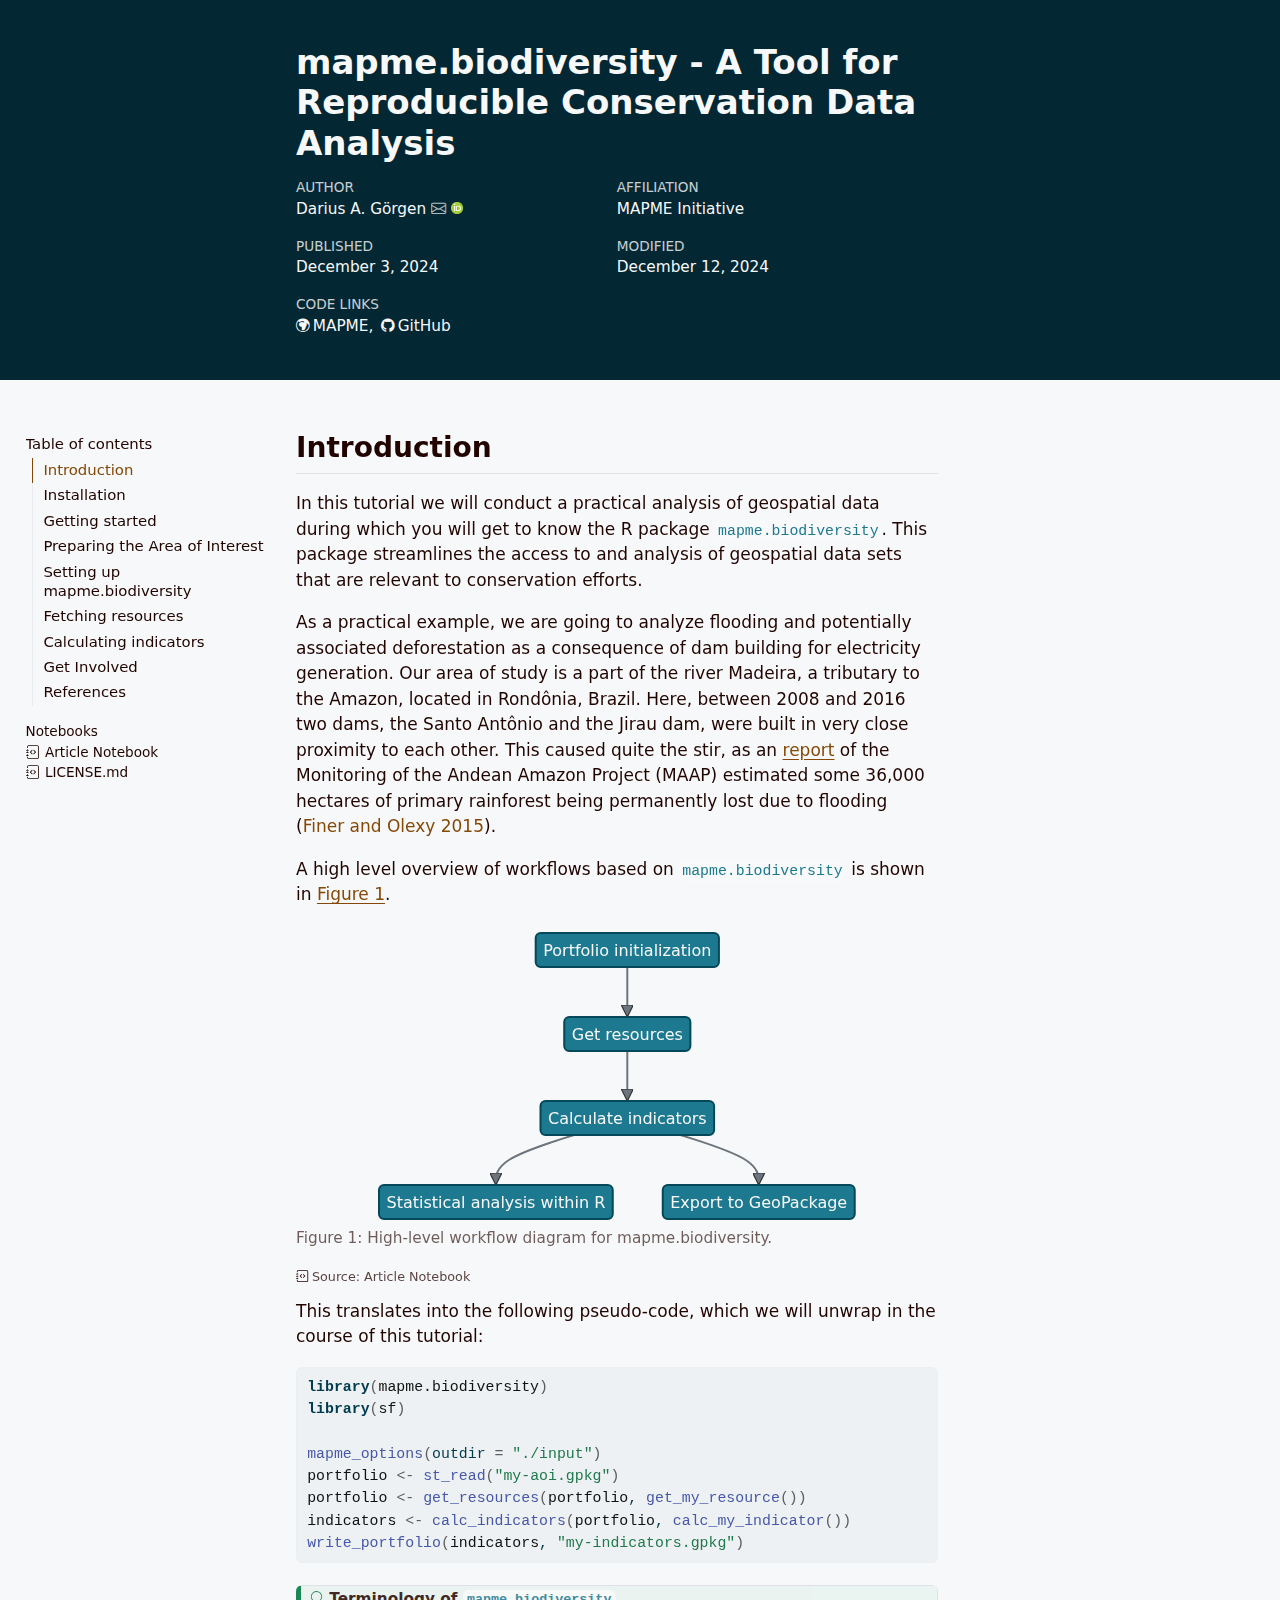
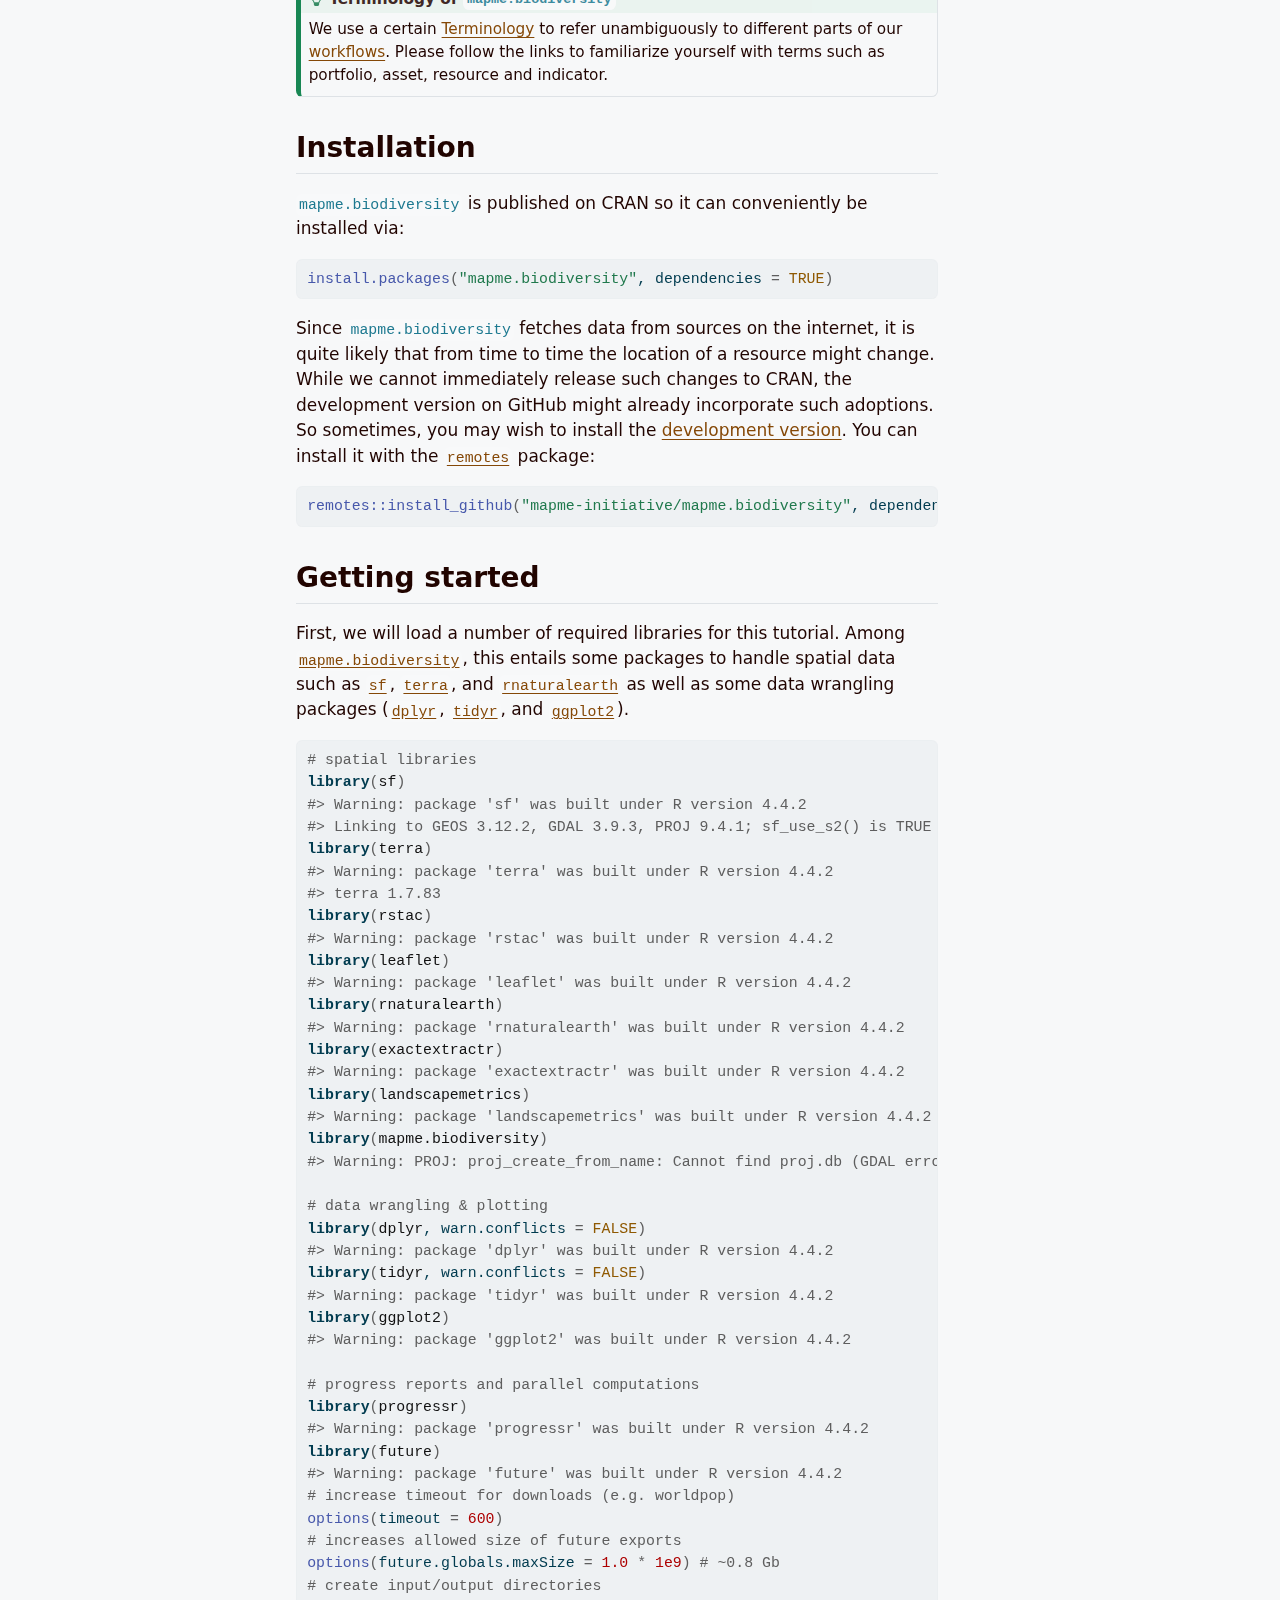
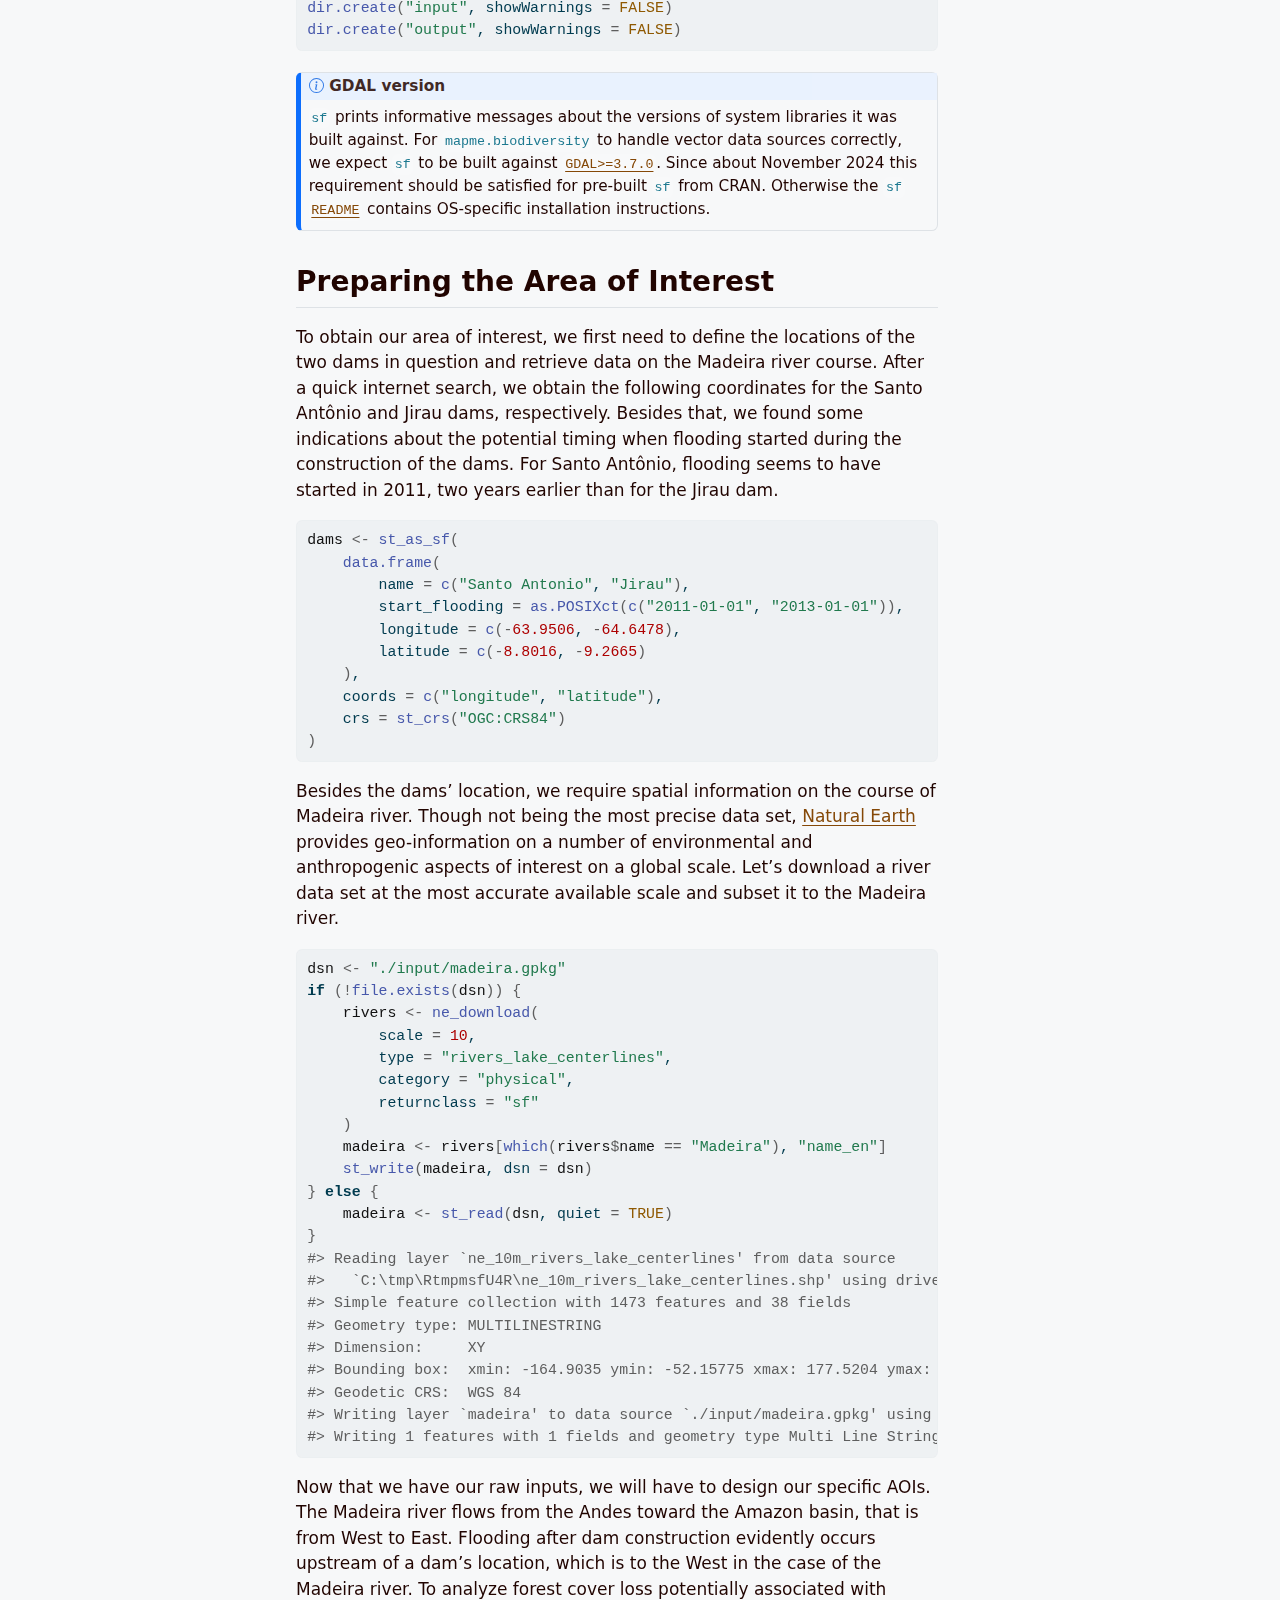
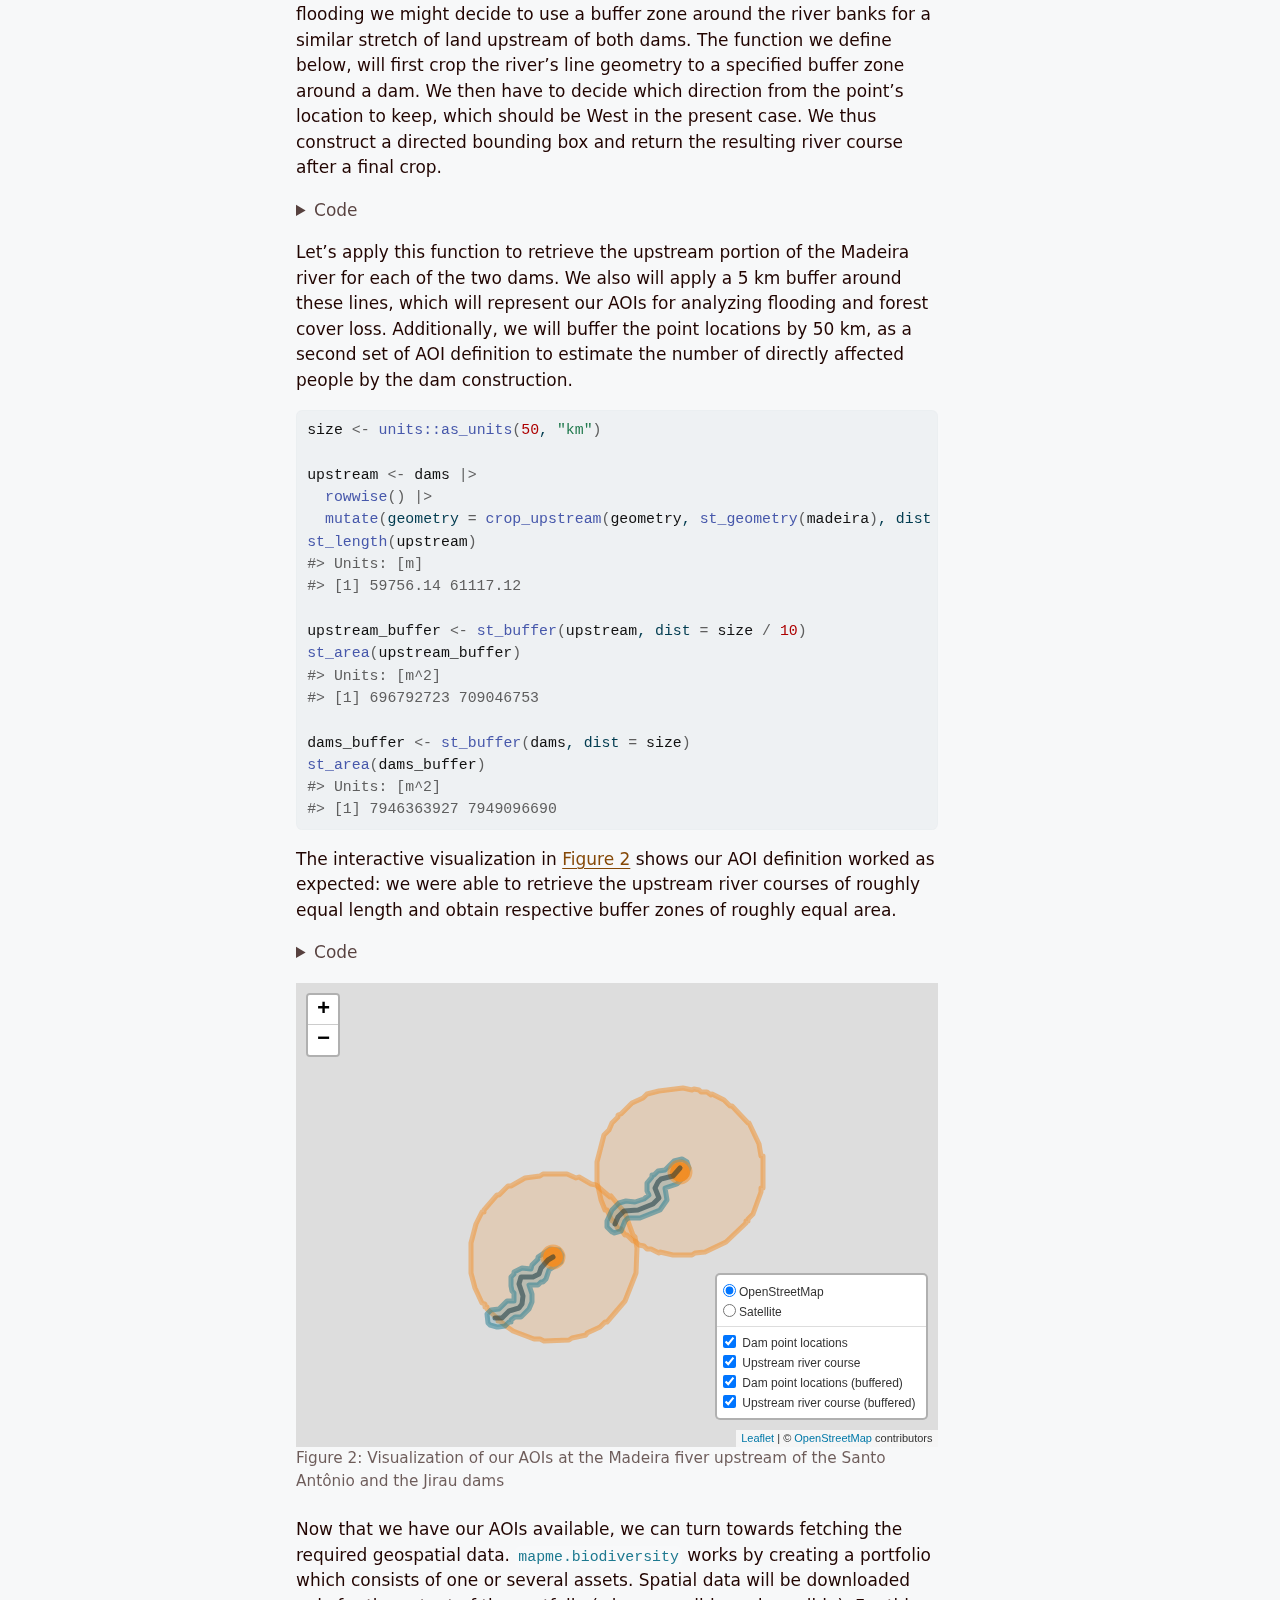
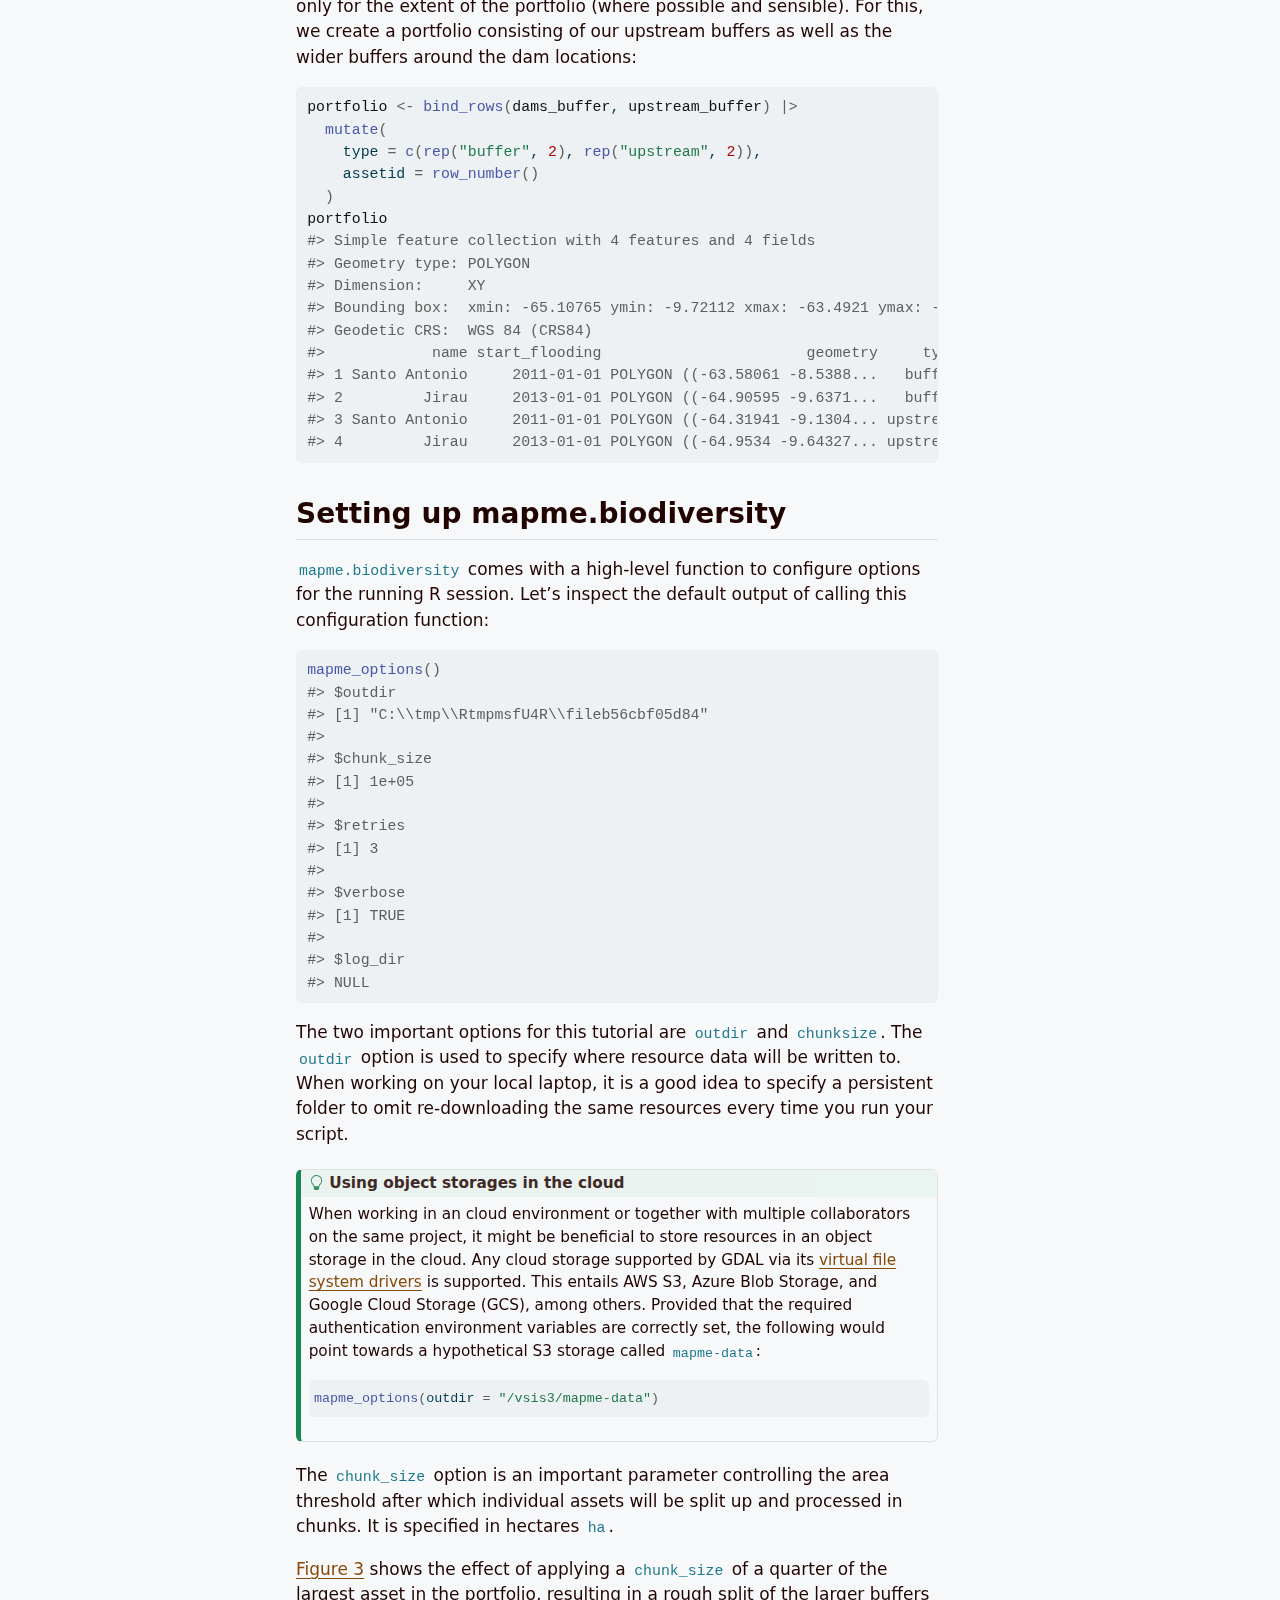
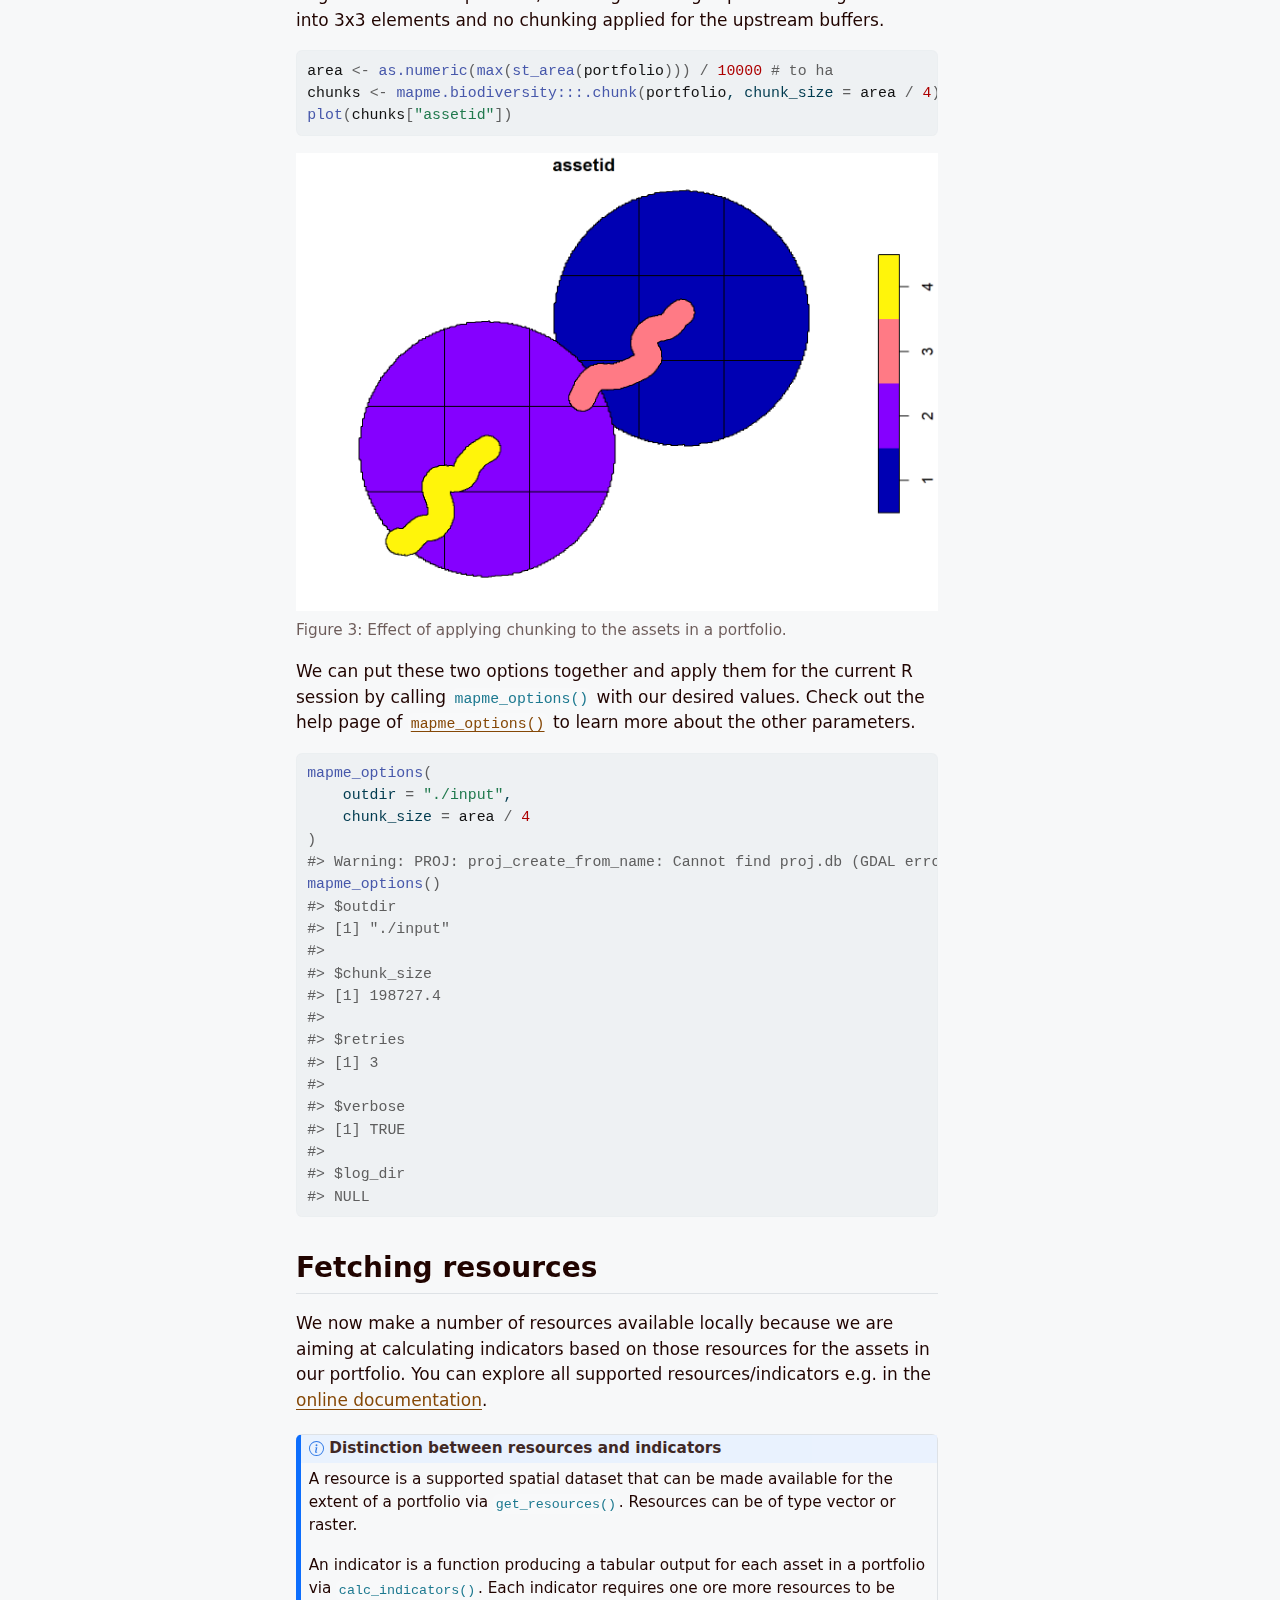
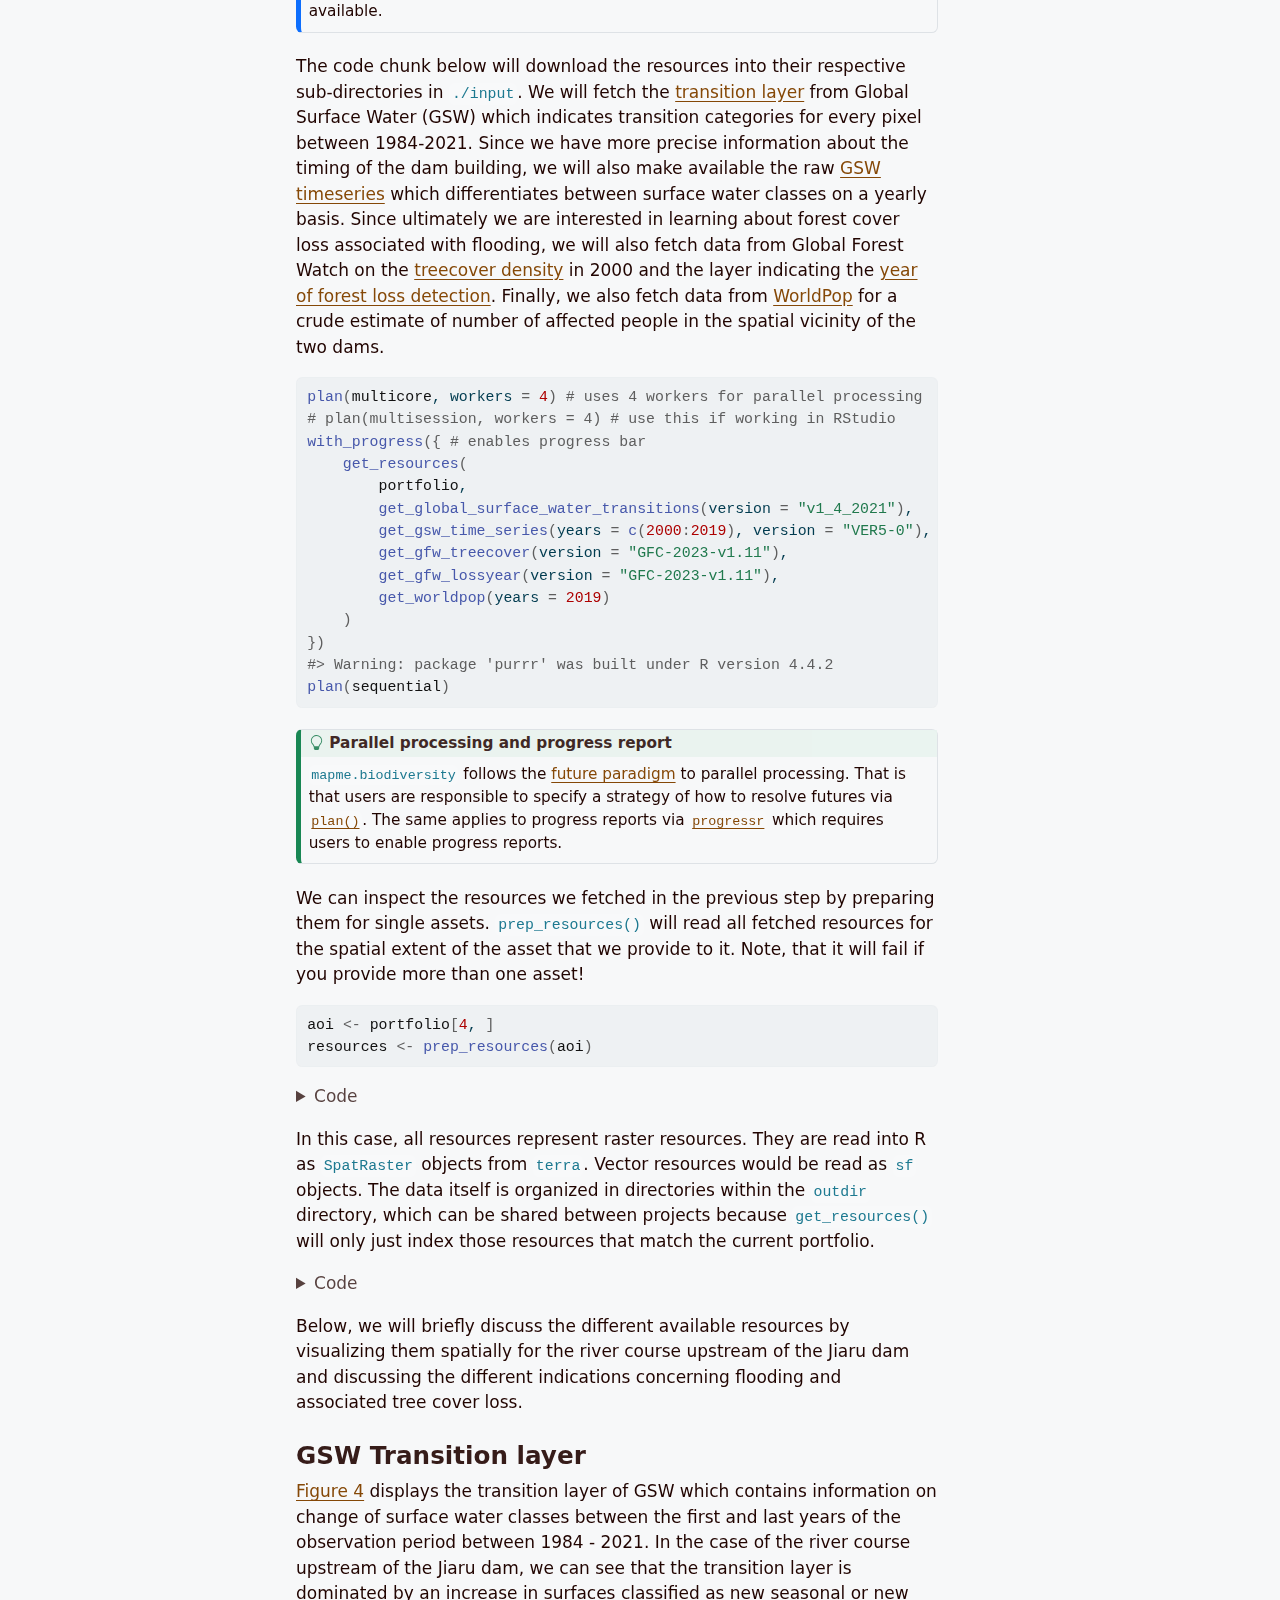
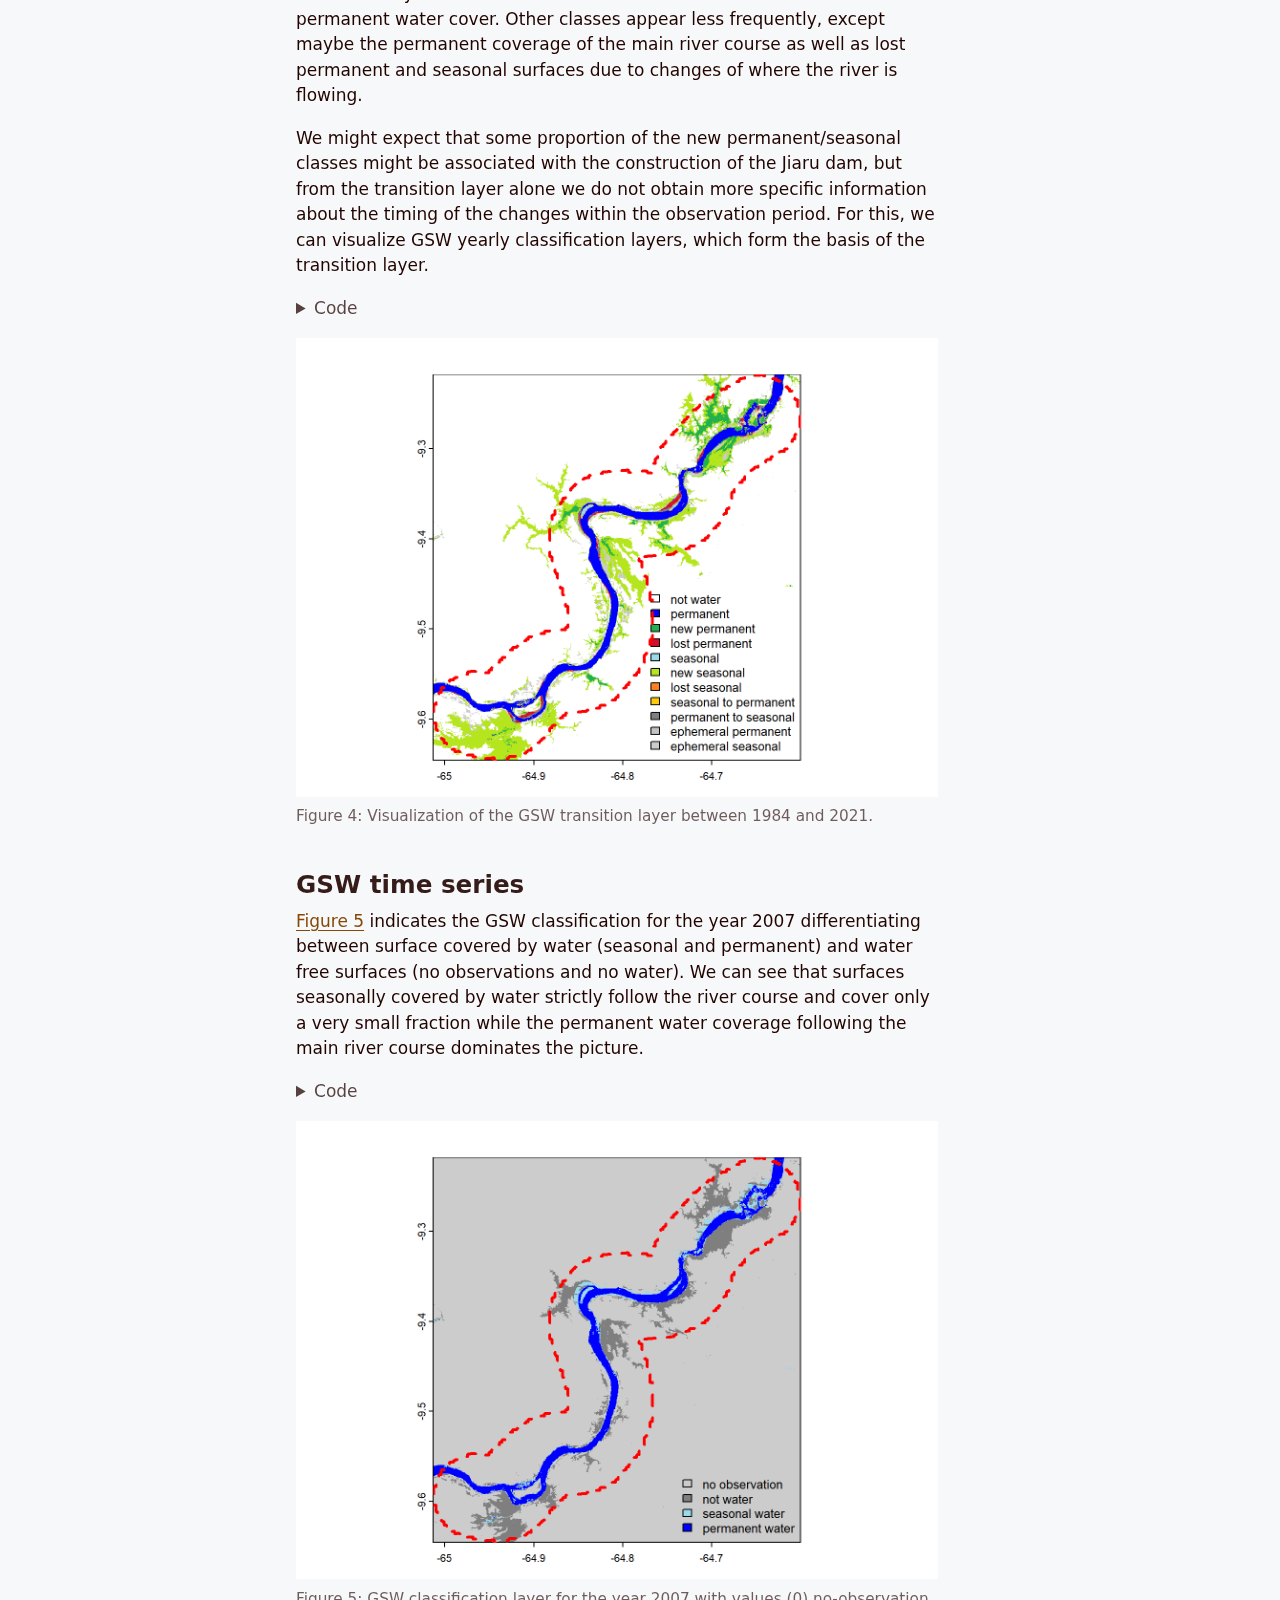
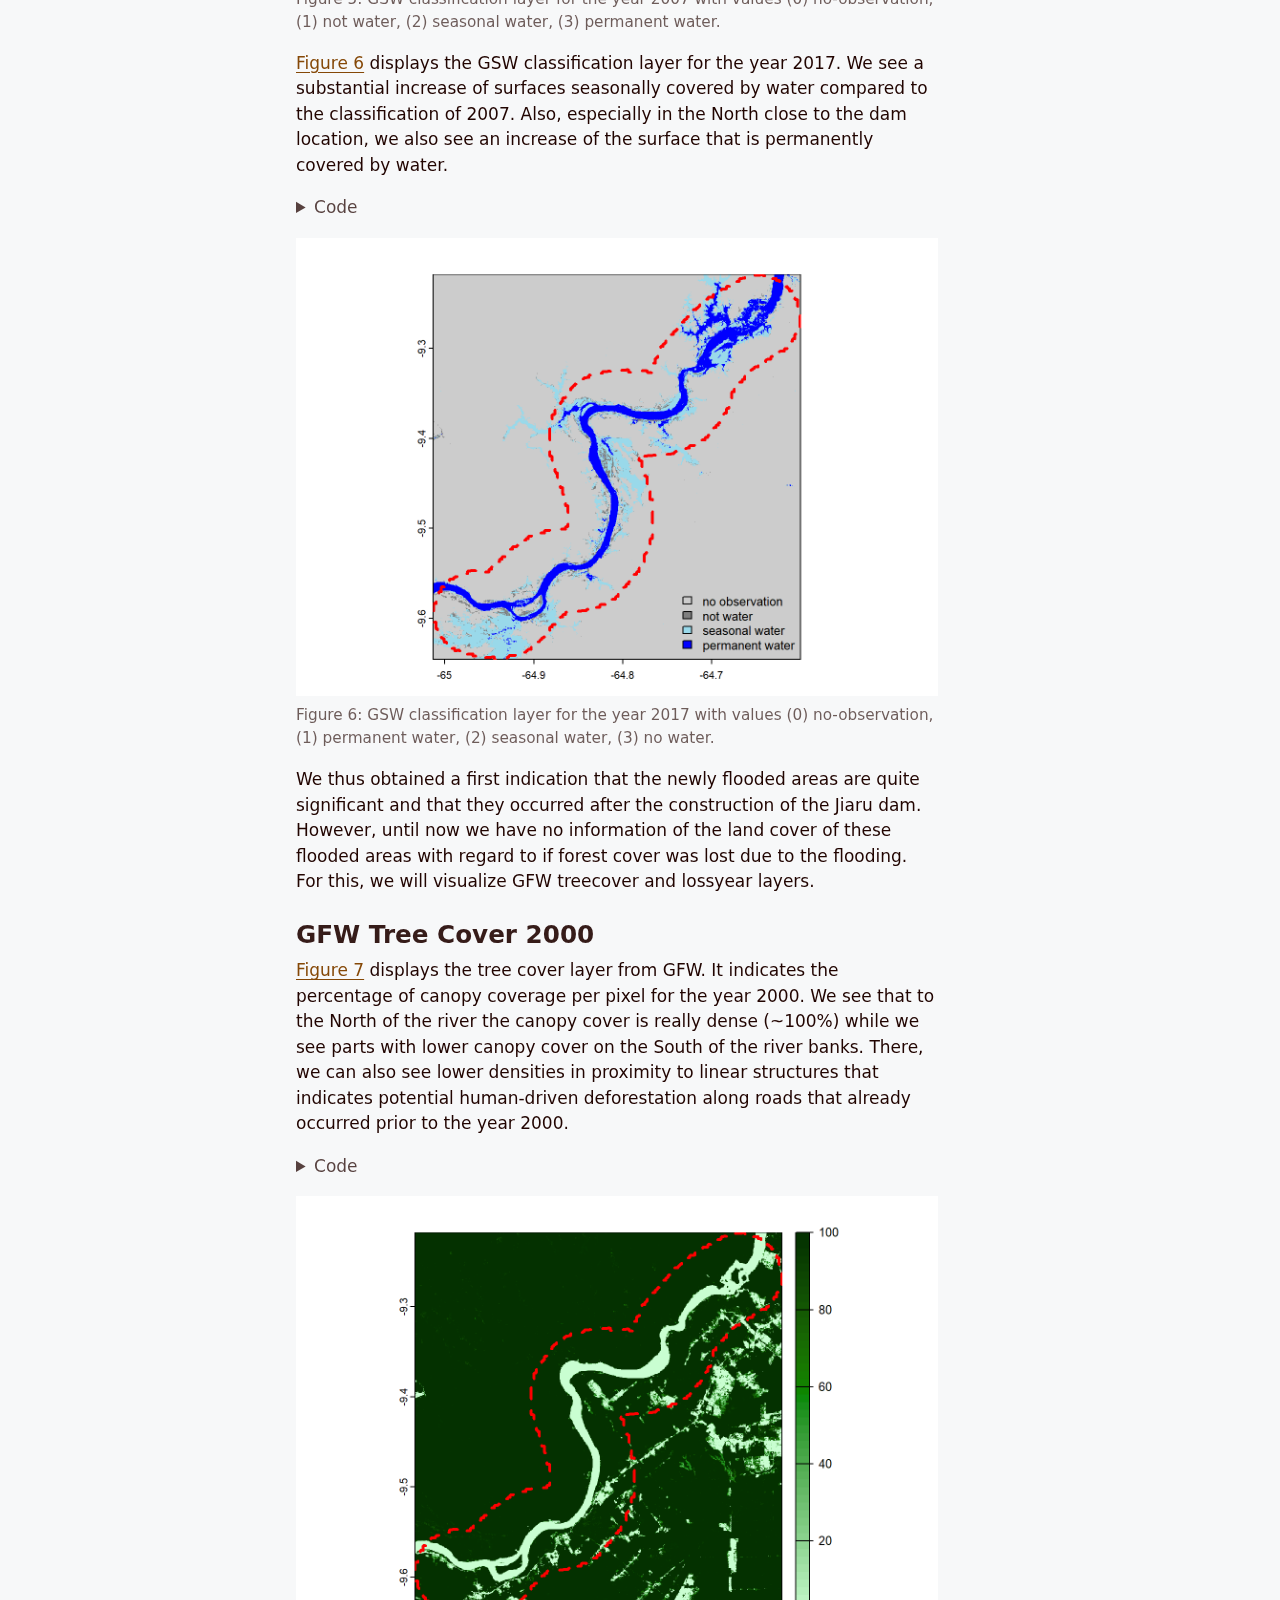
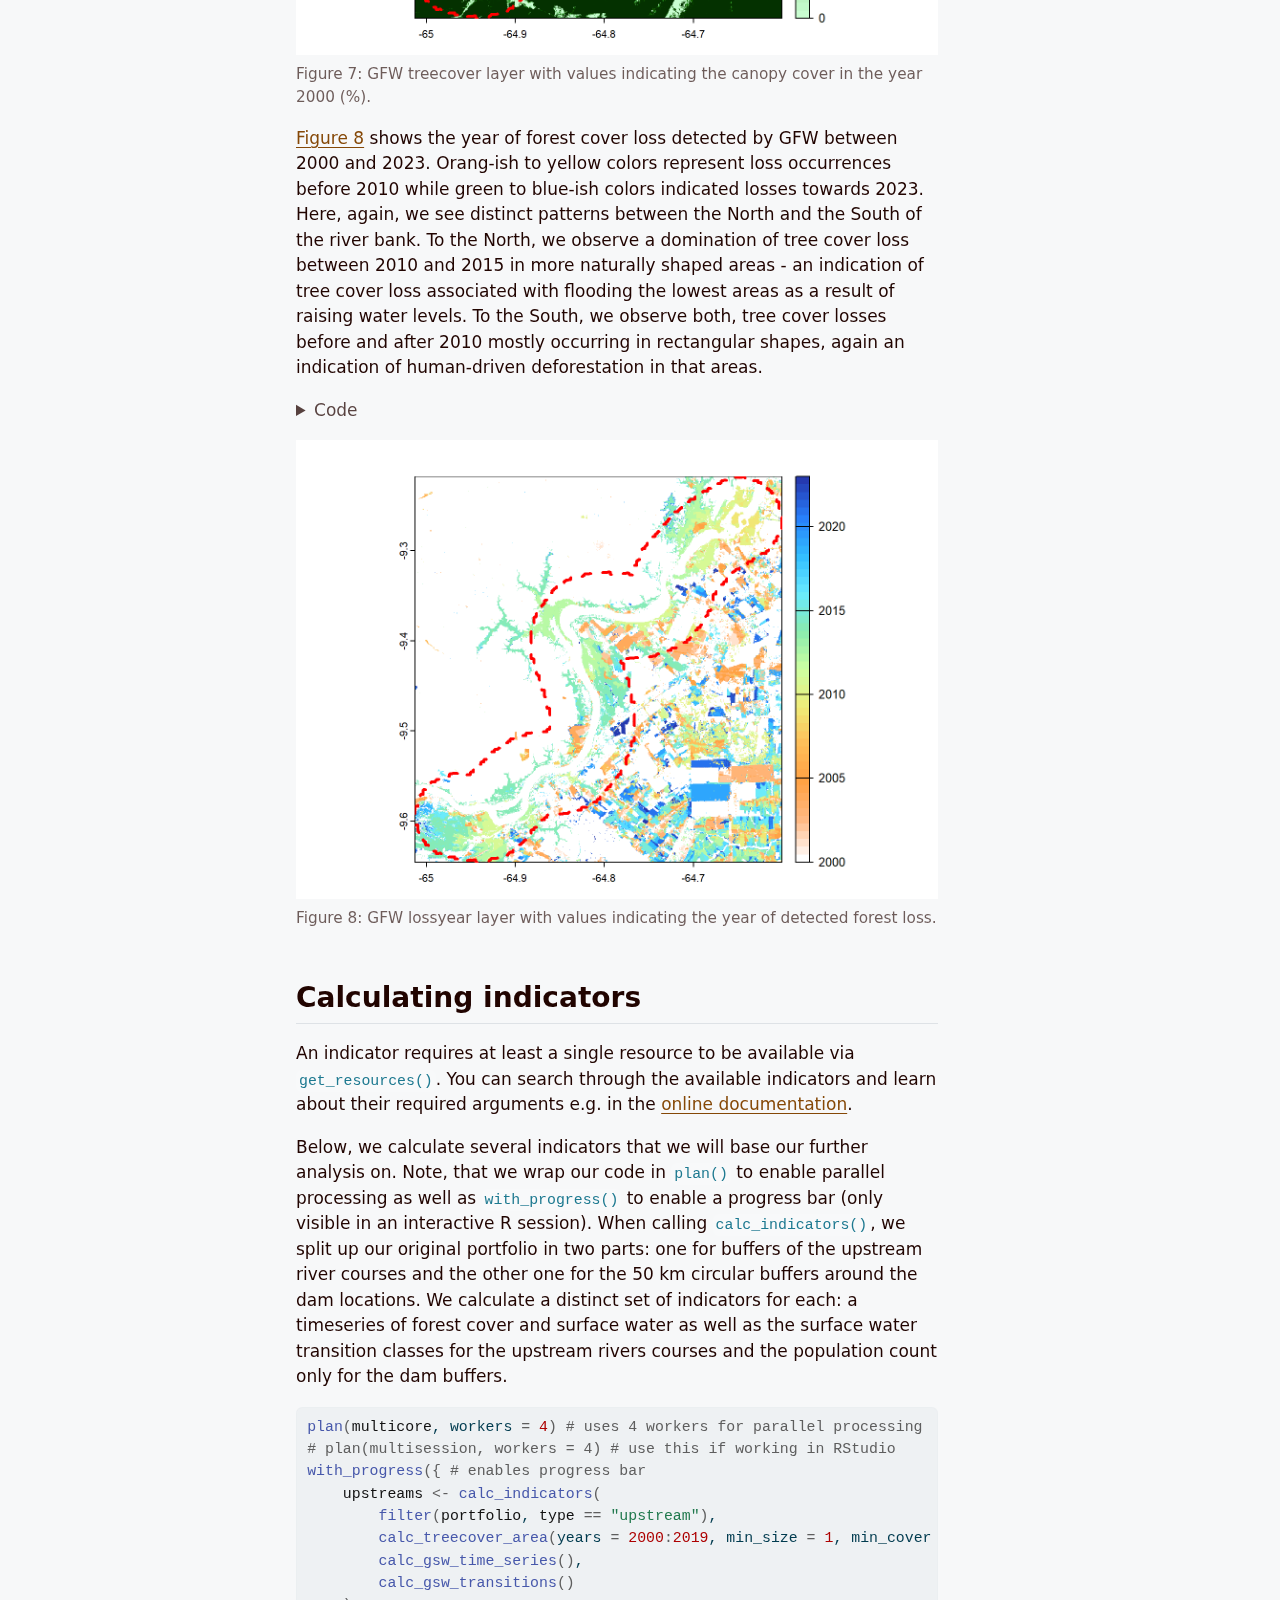
==== commit 28b40bec: "Built site for gh-pages" ====
--- a/index.html
+++ b/index.html
@@ -2,7 +2,7 @@
 <html xmlns="http://www.w3.org/1999/xhtml" lang="en" xml:lang="en"><head>
 <meta http-equiv="Content-Type" content="text/html; charset=UTF-8">
 <meta charset="utf-8">
-<meta name="generator" content="quarto-1.5.57">
+<meta name="generator" content="quarto-1.5.55">
 <meta name="viewport" content="width=device-width, initial-scale=1.0, user-scalable=yes">
 <meta name="dcterms.date" content="2024-12-03">
 <title>mapme.biodiversity - A Tool for Reproducible Conservation Data Analysis</title>
@@ -146,7 +146,7 @@
                 <div>
             <div class="quarto-title-meta-heading">Modified</div>
             <div class="quarto-title-meta-contents">
-              <p class="date-modified">December 5, 2024</p>
+              <p class="date-modified">December 12, 2024</p>
             </div>
           </div>
                 
@@ -185,6 +185,7 @@
   <li><a href="#downstream-analysis-of-indicator-data" id="toc-downstream-analysis-of-indicator-data" class="nav-link" data-scroll-target="#downstream-analysis-of-indicator-data">Downstream analysis of indicator data</a></li>
   </ul>
 </li>
+  <li><a href="#get-involved" id="toc-get-involved" class="nav-link" data-scroll-target="#get-involved">Get Involved</a></li>
   <li><a href="#references" id="toc-references" class="nav-link" data-scroll-target="#references">References</a></li>
   </ul><div class="quarto-alternate-notebooks"><h2>Notebooks</h2><ul><li><a href="index-preview.html"><i class="bi bi-journal-code"></i>Article Notebook</a></li><li><a href="LICENSE-preview.html"><i class="bi bi-journal-code"></i>LICENSE.md</a></li></ul></div></nav>
 </div>
@@ -260,24 +261,37 @@
 <div class="cell">
 <div class="sourceCode" id="cb4"><pre class="downlit sourceCode r code-with-copy"><code class="sourceCode R"><span><span class="co"># spatial libraries</span></span>
 <span><span class="kw"><a href="https://rdrr.io/r/base/library.html">library</a></span><span class="op">(</span><span class="va"><a href="https://r-spatial.github.io/sf/">sf</a></span><span class="op">)</span></span>
-<span><span class="co">#&gt; Linking to GEOS 3.13.0, GDAL 3.9.2, PROJ 9.5.0; sf_use_s2() is TRUE</span></span>
+<span><span class="co">#&gt; Warning: package 'sf' was built under R version 4.4.2</span></span>
+<span><span class="co">#&gt; Linking to GEOS 3.12.2, GDAL 3.9.3, PROJ 9.4.1; sf_use_s2() is TRUE</span></span>
 <span><span class="kw"><a href="https://rdrr.io/r/base/library.html">library</a></span><span class="op">(</span><span class="va"><a href="https://rspatial.org/">terra</a></span><span class="op">)</span></span>
+<span><span class="co">#&gt; Warning: package 'terra' was built under R version 4.4.2</span></span>
 <span><span class="co">#&gt; terra 1.7.83</span></span>
 <span><span class="kw"><a href="https://rdrr.io/r/base/library.html">library</a></span><span class="op">(</span><span class="va"><a href="https://brazil-data-cube.github.io/rstac/">rstac</a></span><span class="op">)</span></span>
+<span><span class="co">#&gt; Warning: package 'rstac' was built under R version 4.4.2</span></span>
 <span><span class="kw"><a href="https://rdrr.io/r/base/library.html">library</a></span><span class="op">(</span><span class="va"><a href="https://rstudio.github.io/leaflet/">leaflet</a></span><span class="op">)</span></span>
+<span><span class="co">#&gt; Warning: package 'leaflet' was built under R version 4.4.2</span></span>
 <span><span class="kw"><a href="https://rdrr.io/r/base/library.html">library</a></span><span class="op">(</span><span class="va"><a href="https://docs.ropensci.org/rnaturalearth/">rnaturalearth</a></span><span class="op">)</span></span>
+<span><span class="co">#&gt; Warning: package 'rnaturalearth' was built under R version 4.4.2</span></span>
 <span><span class="kw"><a href="https://rdrr.io/r/base/library.html">library</a></span><span class="op">(</span><span class="va"><a href="https://isciences.gitlab.io/exactextractr/">exactextractr</a></span><span class="op">)</span></span>
+<span><span class="co">#&gt; Warning: package 'exactextractr' was built under R version 4.4.2</span></span>
 <span><span class="kw"><a href="https://rdrr.io/r/base/library.html">library</a></span><span class="op">(</span><span class="va"><a href="https://r-spatialecology.github.io/landscapemetrics/">landscapemetrics</a></span><span class="op">)</span></span>
+<span><span class="co">#&gt; Warning: package 'landscapemetrics' was built under R version 4.4.2</span></span>
 <span><span class="kw"><a href="https://rdrr.io/r/base/library.html">library</a></span><span class="op">(</span><span class="va"><a href="https://mapme-initiative.github.io/mapme.biodiversity/">mapme.biodiversity</a></span><span class="op">)</span></span>
+<span><span class="co">#&gt; Warning: PROJ: proj_create_from_name: Cannot find proj.db (GDAL error 1)</span></span>
 <span></span>
 <span><span class="co"># data wrangling &amp; plotting</span></span>
 <span><span class="kw"><a href="https://rdrr.io/r/base/library.html">library</a></span><span class="op">(</span><span class="va"><a href="https://dplyr.tidyverse.org">dplyr</a></span>, warn.conflicts <span class="op">=</span> <span class="cn">FALSE</span><span class="op">)</span></span>
+<span><span class="co">#&gt; Warning: package 'dplyr' was built under R version 4.4.2</span></span>
 <span><span class="kw"><a href="https://rdrr.io/r/base/library.html">library</a></span><span class="op">(</span><span class="va"><a href="https://tidyr.tidyverse.org">tidyr</a></span>, warn.conflicts <span class="op">=</span> <span class="cn">FALSE</span><span class="op">)</span></span>
+<span><span class="co">#&gt; Warning: package 'tidyr' was built under R version 4.4.2</span></span>
 <span><span class="kw"><a href="https://rdrr.io/r/base/library.html">library</a></span><span class="op">(</span><span class="va"><a href="https://ggplot2.tidyverse.org">ggplot2</a></span><span class="op">)</span></span>
+<span><span class="co">#&gt; Warning: package 'ggplot2' was built under R version 4.4.2</span></span>
 <span></span>
 <span><span class="co"># progress reports and parallel computations</span></span>
 <span><span class="kw"><a href="https://rdrr.io/r/base/library.html">library</a></span><span class="op">(</span><span class="va"><a href="https://progressr.futureverse.org">progressr</a></span><span class="op">)</span></span>
+<span><span class="co">#&gt; Warning: package 'progressr' was built under R version 4.4.2</span></span>
 <span><span class="kw"><a href="https://rdrr.io/r/base/library.html">library</a></span><span class="op">(</span><span class="va"><a href="https://future.futureverse.org">future</a></span><span class="op">)</span></span>
+<span><span class="co">#&gt; Warning: package 'future' was built under R version 4.4.2</span></span>
 <span><span class="co"># increase timeout for downloads (e.g. worldpop)</span></span>
 <span><span class="fu"><a href="https://rdrr.io/r/base/options.html">options</a></span><span class="op">(</span>timeout <span class="op">=</span> <span class="fl">600</span><span class="op">)</span></span>
 <span><span class="co"># increases allowed size of future exports</span></span>
@@ -327,7 +341,16 @@
 <span>    <span class="fu"><a href="https://r-spatial.github.io/sf/reference/st_write.html">st_write</a></span><span class="op">(</span><span class="va">madeira</span>, dsn <span class="op">=</span> <span class="va">dsn</span><span class="op">)</span></span>
 <span><span class="op">}</span> <span class="kw">else</span> <span class="op">{</span></span>
 <span>    <span class="va">madeira</span> <span class="op">&lt;-</span> <span class="fu"><a href="https://r-spatial.github.io/sf/reference/st_read.html">st_read</a></span><span class="op">(</span><span class="va">dsn</span>, quiet <span class="op">=</span> <span class="cn">TRUE</span><span class="op">)</span></span>
-<span><span class="op">}</span></span></code><button title="Copy to Clipboard" class="code-copy-button"><i class="bi"></i></button></pre></div>
+<span><span class="op">}</span></span>
+<span><span class="co">#&gt; Reading layer `ne_10m_rivers_lake_centerlines' from data source </span></span>
+<span><span class="co">#&gt;   `C:\tmp\RtmpmsfU4R\ne_10m_rivers_lake_centerlines.shp' using driver `ESRI Shapefile'</span></span>
+<span><span class="co">#&gt; Simple feature collection with 1473 features and 38 fields</span></span>
+<span><span class="co">#&gt; Geometry type: MULTILINESTRING</span></span>
+<span><span class="co">#&gt; Dimension:     XY</span></span>
+<span><span class="co">#&gt; Bounding box:  xmin: -164.9035 ymin: -52.15775 xmax: 177.5204 ymax: 75.79348</span></span>
+<span><span class="co">#&gt; Geodetic CRS:  WGS 84</span></span>
+<span><span class="co">#&gt; Writing layer `madeira' to data source `./input/madeira.gpkg' using driver `GPKG'</span></span>
+<span><span class="co">#&gt; Writing 1 features with 1 fields and geometry type Multi Line String.</span></span></code><button title="Copy to Clipboard" class="code-copy-button"><i class="bi"></i></button></pre></div>
 </div>
 <p>Now that we have our raw inputs, we will have to design our specific AOIs. The Madeira river flows from the Andes toward the Amazon basin, that is from West to East. Flooding after dam construction evidently occurs upstream of a dam’s location, which is to the West in the case of the Madeira river. To analyze forest cover loss potentially associated with flooding we might decide to use a buffer zone around the river banks for a similar stretch of land upstream of both dams. The function we define below, will first crop the river’s line geometry to a specified buffer zone around a dam. We then have to decide which direction from the point’s location to keep, which should be West in the present case. We thus construct a directed bounding box and return the resulting river course after a final crop.</p>
 <div class="cell">
@@ -416,8 +439,8 @@
 <span>    <span class="op">)</span> </span></code><button title="Copy to Clipboard" class="code-copy-button"><i class="bi"></i></button></pre></div>
 </details><div id="fig-leaflet-map" class="cell-output-display quarto-float quarto-figure quarto-figure-center anchored">
 <figure class="quarto-float quarto-float-fig figure"><div aria-describedby="fig-leaflet-map-caption-0ceaefa1-69ba-4598-a22c-09a6ac19f8ca">
-<div class="leaflet html-widget html-fill-item" id="htmlwidget-7b0fcdc5c8490ae9532c" style="width:100%;height:464px;"></div>
-<script type="application/json" data-for="htmlwidget-7b0fcdc5c8490ae9532c">{"x":{"options":{"crs":{"crsClass":"L.CRS.EPSG3857","code":null,"proj4def":null,"projectedBounds":null,"options":{}}},"calls":[{"method":"addPolygons","args":[[[[{"lng":[-63.58061099735682,-63.58061099735682,-63.58356184052973,-63.58356184052973,-63.58651272056326,-63.58651272056326,-63.58651272056326,-63.5920457199019,-63.5920457199019,-63.59241459112586,-63.59241459112586,-63.59831660887191,-63.59831660887191,-63.60348099500035,-63.60348099500035,-63.60421877362868,-63.60421877362868,-63.60716991108209,-63.60716991108208,-63.61012108522338,-63.61012108522338,-63.61012108522338,-63.61602354348319,-63.61602354348319,-63.62045048332308,-63.62045048332308,-63.6219261482353,-63.6219261482353,-63.62487750549194,-63.62487750549194,-63.62782889930682,-63.62782889930682,-63.63373179652485,-63.63373179652485,-63.63963483971646,-63.63963483971646,-63.6448001221171,-63.64480012211709,-63.64553802870868,-63.64553802870868,-63.64996551603043,-63.64996551603043,-63.65144136332851,-63.65144136332851,-63.65439308519471,-63.65439308519471,-63.65734484340292,-63.65734484340292,-63.66029663793151,-63.66029663793151,-63.66324846875885,-63.66324846875885,-63.6662003358633,-63.6662003358633,-63.66915223922321,-63.66915223922321,-63.67210417881694,-63.67210417881695,-63.67505615462287,-63.67505615462287,-63.67800816661932,-63.67800816661932,-63.68096021478466,-63.68096021478466,-63.68538835480199,-63.68538835480199,-63.68686441953542,-63.68686441953542,-63.69129266788079,-63.69129266788079,-63.69276876870191,-63.69276876870191,-63.69867326211089,-63.69867326211089,-63.70457789958905,-63.70457789958905,-63.71048268096312,-63.71048268096312,-63.71934012244979,-63.71934012244979,-63.72229267470548,-63.72229267470549,-63.728197886727,-63.728197886727,-63.73410324195082,-63.73410324195082,-63.74000874020349,-63.74443795765129,-63.74443795765129,-63.74591438131149,-63.74591438131149,-63.75182016510129,-63.75182016510129,-63.75772609139934,-63.76326302657579,-63.76326302657579,-63.76363216003202,-63.76363216003202,-63.7695383708257,-63.77249152947866,-63.77249152947866,-63.77544472360674,-63.77544472360674,-63.78135121820144,-63.78135121820144,-63.79316463213688,-63.79316463213688,-63.79907155113008,-63.80497861124188,-63.80497861124188,-63.81679315412578,-63.8197468777742,-63.8197468777742,-63.82270063655011,-63.82270063655011,-63.82860825939744,-63.83442371261773,-63.83442371261773,-63.83451602249382,-63.83451602249382,-63.84042392566521,-63.84928604268229,-63.84928604268229,-63.85224015153695,-63.85224015153695,-63.85814847388912,-63.86405693562002,-63.8684883732807,-63.86848837328071,-63.86996553655546,-63.86996553655546,-63.87587427652128,-63.88769217284711,-63.8906467335503,-63.8906467335503,-63.8936013288586,-63.8936013288586,-63.8995106232034,-63.90542005570716,-63.91132962619552,-63.91723933449407,-63.92019424026765,-63.92019424026765,-63.92314918042837,-63.92314918042837,-63.93496928450637,-63.95861113661296,-64.00590137750739,-64.02954974392279,-64.04137473372472,-64.04728742966164,-64.04728742966164,-64.05320025938903,-64.05911322273181,-64.0650263195148,-64.07093954956278,-64.07093954956278,-64.07389621450641,-64.07389621450641,-64.07685291270057,-64.08868003754445,-64.09459379889996,-64.09459379889996,-64.09496341338222,-64.09496341338222,-64.10050769264406,-64.10642171860138,-64.11233587659653,-64.11233587659653,-64.1127055158513,-64.1127055158513,-64.12416458799854,-64.13007914105444,-64.13007914105444,-64.13599382544625,-64.14190864099842,-64.14190864099842,-64.14782358753537,-64.15373866488149,-64.15373866488149,-64.1539235131544,-64.1539235131544,-64.15965387286113,-64.16556921129863,-64.16556921129862,-64.17148468001827,-64.17740027884435,-64.17740027884435,-64.18331600760109,-64.18331600760109,-64.18627392064853,-64.18627392064853,-64.19514785420338,-64.19514785420338,-64.20106397169728,-64.20106397169728,-64.20402207891547,-64.20402207891547,-64.20698021841851,-64.21289659419115,-64.21289659419114,-64.21881309883928,-64.21881309883928,-64.22029224511748,-64.22029224511748,-64.22472973218693,-64.22472973218693,-64.22768809706808,-64.22768809706808,-64.23064649405811,-64.23656338427681,-64.23656338427681,-64.24248040266693,-64.24248040266693,-64.24839754905243,-64.24839754905243,-64.25431482325716,-64.25431482325716,-64.26023222510501,-64.26023222510501,-64.26614975441981,-64.26614975441981,-64.27206741102533,-64.27206741102533,-64.27798519474537,-64.27798519474537,-64.28390310540365,-64.28390310540365,-64.2898211428239,-64.2898211428239,-64.29278020901465,-64.29278020901465,-64.29573930682979,-64.29573930682979,-64.29721886758959,-64.29721886758959,-64.30165759724495,-64.30165759724495,-64.30757601389305,-64.30757601389305,-64.31349455659768,-64.31349455659768,-64.31349455659768,-64.31497421194948,-64.31497421194948,-64.31941322518237,-64.31941322518237,-64.32533201947068,-64.32533201947068,-64.32607187758646,-64.32607187758646,-64.33125093928612,-64.33125093928612,-64.33125093928612,-64.33421044621134,-64.33421044621134,-64.33716998445216,-64.33716998445216,-64.34308915479227,-64.34308915479227,-64.34308915479227,-64.34900845012986,-64.34900845012986,-64.34900845012986,-64.35492787028832,-64.35492787028832,-64.35492787028832,-64.360847415091,-64.360847415091,-64.360847415091,-64.36676708436127,-64.36676708436127,-64.36676708436127,-64.36676708436127,-64.36750705176287,-64.36750705176287,-64.3726868779224,-64.3726868779224,-64.37268687792239,-64.37564682125682,-64.37564682125681,-64.37860679559769,-64.37860679559769,-64.37860679559769,-64.37860679559769,-64.3815668009229,-64.3815668009229,-64.38452683721039,-64.38452683721037,-64.38452683721037,-64.38600686695806,-64.38600686695806,-64.39044700258368,-64.3904470025837,-64.3904470025837,-64.3904470025837,-64.39044700258368,-64.3919270632439,-64.3919270632439,-64.39636729154081,-64.39636729154081,-64.39636729154081,-64.39636729154081,-64.39932748230804,-64.39932748230804,-64.40228770390492,-64.40228770390492,-64.40228770390492,-64.40228770390492,-64.40228770390492,-64.40228770390492,-64.40228770390492,-64.40228770390492,-64.40524795630931,-64.40524795630931,-64.40820823949912,-64.40820823949912,-64.40820823949912,-64.40820823949912,-64.40820823949912,-64.40820823949912,-64.40820823949912,-64.40820823949912,-64.40376782625755,-64.40376782625755,-64.40228770390492,-64.40228770390492,-64.40228770390492,-64.40228770390492,-64.40228770390492,-64.40228770390492,-64.40228770390492,-64.40228770390492,-64.39932748230804,-64.39932748230804,-64.39636729154081,-64.39636729154081,-64.39636729154081,-64.39636729154081,-64.39340713162532,-64.39340713162532,-64.39044700258368,-64.3904470025837,-64.39044700258368,-64.39044700258368,-64.3904470025837,-64.38748690443799,-64.38748690443799,-64.38452683721037,-64.38452683721037,-64.38452683721037,-64.37860679559769,-64.37860679559769,-64.37860679559769,-64.37860679559769,-64.37287187347199,-64.37287187347199,-64.37268687792239,-64.3726868779224,-64.37268687792239,-64.36676708436127,-64.36676708436127,-64.36676708436127,-64.36380723417872,-64.36380723417872,-64.360847415091,-64.360847415091,-64.360847415091,-64.35492787028832,-64.35492787028832,-64.35492787028832,-64.34974837082714,-64.34974837082714,-64.34900845012986,-64.34900845012986,-64.34900845012986,-64.34456896691505,-64.34456896691506,-64.34308915479227,-64.34308915479227,-64.34308915479227,-64.33864976530901,-64.33864976530903,-64.33716998445216,-64.33716998445216,-64.33716998445216,-64.33199081308038,-64.33199081308038,-64.33125093928612,-64.33125093928612,-64.33125093928612,-64.32533201947068,-64.32533201947068,-64.32533201947068,-64.31941322518237,-64.31941322518237,-64.31645387516603,-64.31645387516603,-64.31349455659768,-64.31349455659768,-64.30757601389305,-64.30757601389305,-64.30461678980092,-64.30461678980092,-64.30165759724495,-64.30165759724495,-64.30165759724495,-64.29573930682979,-64.29573930682979,-64.29130067196485,-64.29130067196485,-64.2898211428239,-64.2898211428239,-64.28390310540365,-64.28390310540365,-64.27798519474537,-64.27798519474537,-64.27354684504525,-64.27354684504525,-64.27206741102533,-64.27206741102533,-64.26910856682225,-64.26910856682224,-64.26614975441981,-64.26614975441981,-64.26614975441981,-64.26023222510501,-64.26023222510501,-64.25431482325716,-64.25431482325716,-64.24839754905243,-64.24839754905243,-64.24248040266693,-64.24248040266693,-64.23656338427681,-64.23656338427681,-64.23064649405811,-64.23064649405811,-64.22472973218694,-64.22472973218693,-64.21881309883928,-64.21881309883928,-64.21289659419115,-64.21289659419115,-64.20698021841851,-64.20698021841851,-64.20106397169728,-64.19810589678593,-64.19810589678593,-64.19514785420338,-64.19514785420338,-64.18997135754131,-64.18997135754131,-64.18923186611271,-64.18923186611271,-64.18331600760109,-64.18331600760109,-64.17740027884435,-64.17740027884435,-64.17148468001827,-64.16704806627145,-64.16704806627145,-64.16556921129862,-64.16556921129863,-64.15965387286113,-64.15965387286113,-64.15373866488149,-64.14930234461539,-64.14930234461539,-64.14782358753537,-64.14782358753537,-64.14190864099841,-64.14190864099842,-64.13599382544625,-64.13007914105444,-64.13007914105444,-64.12416458799854,-64.1197287595014,-64.1197287595014,-64.11825016645409,-64.11825016645409,-64.11233587659653,-64.10937878110521,-64.10937878110521,-64.10642171860138,-64.10642171860138,-64.10050769264406,-64.0975507292344,-64.0975507292344,-64.09459379889996,-64.09459379889996,-64.08868003754445,-64.08350560509625,-64.08350560509624,-64.08276640875289,-64.08276640875289,-64.07685291270056,-64.07093954956278,-64.07093954956278,-64.0650263195148,-64.05911322273181,-64.05393937250339,-64.05393937250338,-64.05320025938903,-64.05320025938903,-64.0362012346676,-64.0362012346676,-64.03546217175342,-64.03546217175342,-64.02954974392279,-64.02363745040788,-64.01772529138368,-64.01772529138368,-64.00590137750739,-63.99407800369342,-63.988166519747,-63.988166519747,-63.98225517134075,-63.97634395864947,-63.97043288184791,-63.96452194111085,-63.95861113661296,-63.95270046852893,-63.94678993703342,-63.94087954230103,-63.94087954230103,-63.93496928450637,-63.91132962619552,-63.88769217284712,-63.88769217284712,-63.88178315534325,-63.87587427652128,-63.86996553655546,-63.86405693562002,-63.85814847388912,-63.85224015153695,-63.84633196873762,-63.84042392566521,-63.84042392566521,-63.82860825939744,-63.81679315412578,-63.81679315412578,-63.81670085082803,-63.81670085082803,-63.8108858122984,-63.80497861124188,-63.79907155113008,-63.79907155113008,-63.79611807398279,-63.79611807398279,-63.79316463213688,-63.78135121820144,-63.78135121820144,-63.77839795318823,-63.77839795318823,-63.77544472360674,-63.7695383708257,-63.76363216003202,-63.76363216003202,-63.75772609139934,-63.75182016510129,-63.75182016510129,-63.75163560719985,-63.75163560719985,-63.74591438131149,-63.74000874020349,-63.74000874020349,-63.73927054510595,-63.73927054510595,-63.73410324195082,-63.728197886727,-63.728197886727,-63.72229267470549,-63.71638760605973,-63.71638760605973,-63.71048268096312,-63.71048268096312,-63.70753027229994,-63.70753027229994,-63.70457789958907,-63.69867326211089,-63.69867326211089,-63.69276876870191,-63.69276876870191,-63.68981657607753,-63.68981657607753,-63.68686441953542,-63.68096021478466,-63.68096021478466,-63.67505615462287,-63.67505615462287,-63.66915223922321,-63.66915223922321,-63.66767628301267,-63.66767628301267,-63.66324846875885,-63.66324846875885,-63.66029663793151,-63.66029663793151,-63.65734484340292,-63.65144136332851,-63.65144136332851,-63.64553802870868,-63.64553802870868,-63.63963483971646,-63.63963483971646,-63.63373179652485,-63.63373179652485,-63.62782889930682,-63.62782889930682,-63.6219261482353,-63.6219261482353,-63.61602354348319,-63.61602354348319,-63.61602354348319,-63.61307229603095,-63.61307229603095,-63.61012108522338,-63.61012108522338,-63.60864549356809,-63.60864549356809,-63.60421877362868,-63.60421877362868,-63.59831660887191,-63.59831660887191,-63.59241459112586,-63.59241459112586,-63.58946363743583,-63.58946363743583,-63.58651272056326,-63.58651272056325,-63.58061099735682,-63.58061099735682,-63.58061099735682,-63.57766019106612,-63.57766019106612,-63.57470942167922,-63.57470942167922,-63.56880799370312,-63.56880799370312,-63.56733265980767,-63.56733265980767,-63.56290671360111,-63.56290671360111,-63.56290671360111,-63.55995612905684,-63.55995612905684,-63.5570055815458,-63.5570055815458,-63.55110459770974,-63.55110459770974,-63.55110459770974,-63.54520376226543,-63.54520376226543,-63.54520376226543,-63.53930307538538,-63.53930307538538,-63.53930307538538,-63.53930307538538,-63.53635278771083,-63.53635278771083,-63.53340253724202,-63.53340253724202,-63.5275021480078,-63.5275021480078,-63.5275021480078,-63.5275021480078,-63.52602707398649,-63.52602707398649,-63.52160190785509,-63.52160190785509,-63.52160190785509,-63.5201268711311,-63.5201268711311,-63.51570181695626,-63.51570181695625,-63.51570181695626,-63.51570181695626,-63.50980187548362,-63.50980187548362,-63.50980187548362,-63.50980187548362,-63.5039020836095,-63.5039020836095,-63.5039020836095,-63.5039020836095,-63.5039020836095,-63.5039020836095,-63.49800244150612,-63.49800244150612,-63.49800244150612,-63.49800244150612,-63.49800244150612,-63.49210294934574,-63.49210294934574,-63.49210294934574,-63.49210294934574,-63.49210294934574,-63.49210294934574,-63.49210294934574,-63.49210294934574,-63.49210294934574,-63.49210294934574,-63.49210294934574,-63.49210294934574,-63.49210294934574,-63.49210294934574,-63.49210294934574,-63.49210294934574,-63.49210294934574,-63.49210294934574,-63.49210294934574,-63.49210294934574,-63.49800244150612,-63.49800244150612,-63.49800244150612,-63.49800244150612,-63.49800244150612,-63.5009522438257,-63.5009522438257,-63.5039020836095,-63.5039020836095,-63.5039020836095,-63.5039020836095,-63.5039020836095,-63.5039020836095,-63.5039020836095,-63.50980187548362,-63.50980187548362,-63.50980187548362,-63.51570181695625,-63.51570181695625,-63.51570181695626,-63.51570181695626,-63.51570181695625,-63.52160190785509,-63.52160190785509,-63.52160190785509,-63.5275021480078,-63.5275021480078,-63.5275021480078,-63.5275021480078,-63.53340253724202,-63.53340253724202,-63.53635278771083,-63.53635278771083,-63.53930307538538,-63.53930307538538,-63.53930307538538,-63.53930307538538,-63.54520376226543,-63.54520376226543,-63.54520376226543,-63.55073579114526,-63.55073579114526,-63.55110459770974,-63.55110459770974,-63.55110459770974,-63.55553032168449,-63.55553032168449,-63.5570055815458,-63.5570055815458,-63.5570055815458,-63.56143141670118,-63.56143141670118,-63.56290671360111,-63.56290671360111,-63.56290671360111,-63.56733265980767,-63.56733265980767,-63.56880799370311,-63.56880799370312,-63.56880799370312,-63.57470942167922,-63.57470942167922,-63.57470942167922,-63.58061099735682],"lat":[-8.538802580648639,-8.533796328586158,-8.534011460805273,-8.531508411263015,-8.531723462407548,-8.529220443475968,-8.524214681149205,-8.524617504238122,-8.524304641947705,-8.524331493383833,-8.514633444874276,-8.515062551438323,-8.510057402290638,-8.510432591349252,-8.509806946799529,-8.509860536458504,-8.505481158786239,-8.505695397988319,-8.503192961764029,-8.503407119991426,-8.500904714601965,-8.495900179870835,-8.496328069978768,-8.491323658798297,-8.49164434098881,-8.490393249876462,-8.490500118761693,-8.486746937694415,-8.486960568928588,-8.484458502206062,-8.484672052534261,-8.477166221722094,-8.477592896357118,-8.472589225444489,-8.473015576606132,-8.468012030025672,-8.468384808639613,-8.467759364523408,-8.467812609854874,-8.463434635706982,-8.463753921442017,-8.462503077760713,-8.462609481197516,-8.458857042729814,-8.459069743195958,-8.456568171819761,-8.456780791486217,-8.454279251335649,-8.454491790211778,-8.451990281307673,-8.452202739402841,-8.449701261766027,-8.449913639089608,-8.447412192740922,-8.447624489302285,-8.445123074262563,-8.445335290071082,-8.442833906361162,-8.44304604142622,-8.44054468906694,-8.440756743397914,-8.43825542241011,-8.438467396016392,-8.435966106420903,-8.436283938365209,-8.435033282472951,-8.435139201349765,-8.431387326566279,-8.431704916409148,-8.430454291960942,-8.430560130143448,-8.426808349744954,-8.427231470291266,-8.42222917619889,-8.422651974096691,-8.417649806170115,-8.418072281494709,-8.413070239900724,-8.413703439612931,-8.411202374857577,-8.411413341137155,-8.408912308037205,-8.409334059720329,-8.404332027666186,-8.404753457026105,-8.399751551856779,-8.400172658969044,-8.400488437659961,-8.39923791273133,-8.39934314724,-8.395591665791622,-8.396012372059259,-8.391010477736391,-8.391430861931505,-8.391824900665217,-8.391512265112452,-8.391538530952012,-8.386849157244296,-8.387269140795127,-8.387479103070634,-8.384978054609579,-8.385187936410583,-8.382686919894166,-8.383106502901743,-8.378104504995173,-8.378942948771169,-8.373940835830313,-8.374359696698752,-8.374778478923783,-8.369776251266284,-8.370613093880509,-8.370822255375836,-8.36832097720243,-8.368530058323357,-8.366028812313617,-8.366446794162831,-8.366858168217009,-8.366779998248807,-8.366786527321771,-8.361861998478426,-8.362279580292791,-8.362905805517757,-8.360404292135403,-8.360612933889023,-8.358111452792983,-8.358528556015537,-8.358945580556323,-8.359258297313488,-8.358007424902246,-8.358111638829975,-8.354359115581019,-8.354775740295624,-8.355608753595526,-8.355816957710545,-8.353314967679282,-8.353523091544968,-8.351021133948855,-8.351437201517257,-8.351853190340599,-8.352269100396494,-8.352684931662573,-8.35289281774244,-8.350390408393002,-8.350598214267245,-8.348095837447037,-8.348926621950627,-8.350587244792175,-8.353904700819017,-8.355561531155699,-8.356389471282801,-8.356803322508402,-8.361813240515115,-8.36222725345978,-8.36264118708022,-8.363055041354267,-8.363468816259775,-8.365974396648452,-8.366181314531266,-8.368687048155142,-8.368894006376538,-8.369721640584237,-8.370135338442626,-8.374834629535785,-8.37486049711095,-8.375173795749783,-8.375561786172845,-8.375975565515136,-8.376389265239411,-8.381089581665057,-8.381115449345049,-8.381428816335879,-8.382230589114082,-8.382644290226425,-8.387659065882829,-8.388072927573884,-8.388486709441683,-8.393502337528401,-8.393916279793659,-8.394330142144073,-8.39918985174843,-8.3992027909299,-8.399359561797265,-8.39976064494777,-8.400174587507838,-8.405191919615348,-8.405606022210092,-8.406020044706754,-8.41103822840422,-8.411452410754025,-8.413961761873283,-8.414168882963784,-8.416678386906465,-8.417299809752492,-8.422319455946885,-8.422733877337906,-8.425243959561808,-8.425451200079298,-8.427961435041746,-8.428168715409688,-8.428583215827343,-8.433604323707021,-8.434018983390082,-8.437785237549884,-8.437888934831964,-8.439144414231333,-8.439455520805119,-8.441966639016048,-8.442174078125637,-8.444685348952868,-8.444892827811277,-8.445307725036558,-8.450330904147224,-8.450745960231213,-8.455769749551472,-8.456184964381718,-8.46120936376238,-8.461624737226382,-8.466649746518156,-8.467065278503355,-8.472090897556845,-8.472506587950637,-8.477532816616348,-8.477948665306071,-8.482975503434403,-8.483391510307353,-8.488418957748603,-8.488835122692016,-8.493863179296378,-8.494279502197443,-8.501822639272723,-8.502030949606256,-8.504545573269079,-8.504753923041626,-8.508526121461461,-8.508630333550885,-8.509887794162108,-8.510200444713199,-8.515230697404718,-8.515647732566544,-8.520678593713743,-8.521095786338329,-8.526127255790822,-8.529901100154937,-8.530005490119267,-8.531263499316577,-8.531576683372363,-8.536609130043511,-8.53702687619462,-8.546464156080866,-8.546516424594341,-8.547145626421401,-8.547511496307617,-8.552545527358243,-8.555062681124758,-8.555271900620635,-8.557789206248275,-8.557998464952727,-8.563033472007664,-8.563452166693766,-8.56848778097741,-8.573523763557763,-8.573942853677945,-8.578979443227917,-8.584016400854283,-8.58443588621266,-8.589473450549271,-8.594511382741761,-8.594931263142218,-8.599969801785287,-8.60500870806351,-8.60542898330972,-8.61046849577856,-8.615508375661628,-8.619918571865181,-8.619971186227049,-8.620601240937001,-8.620969531370475,-8.631051604463817,-8.633572352127068,-8.633783073605555,-8.636303972648289,-8.636514733049303,-8.641556925556271,-8.646599484809164,-8.649120901930029,-8.649331939805748,-8.651853508213669,-8.652064584961524,-8.662152013310163,-8.665935176734376,-8.666040871312301,-8.667301986474987,-8.66761908371762,-8.672663952108076,-8.677709186574498,-8.682754787003683,-8.686539227420511,-8.686645139691043,-8.687906680459887,-8.688224430693969,-8.693271001205034,-8.703365238994929,-8.710936876562675,-8.711149220517848,-8.71367334196043,-8.713885724603156,-8.718934360583907,-8.723983361628566,-8.729032727623574,-8.734082458455337,-8.739132554010226,-8.744183014174585,-8.746708380949784,-8.746921517599082,-8.749447035098358,-8.749660210340343,-8.754711637830825,-8.764815585514572,-8.78502784850507,-8.805245928915159,-8.825469819443699,-8.845699512780614,-8.855816533215368,-8.855493006399461,-8.856757691059514,-8.856649823241479,-8.860443968221293,-8.865503144823222,-8.870562683181699,-8.87562258318215,-8.880682844709973,-8.885743467650528,-8.890804451889133,-8.890587895107092,-8.893118463030389,-8.892901825242165,-8.895432423793119,-8.905555720516256,-8.915680460581539,-8.915463264486464,-8.917994615254013,-8.917777338081828,-8.920308719316276,-8.925371752136448,-8.930435145329222,-8.93549889877964,-8.935281182456984,-8.937813134564106,-8.937595337106416,-8.945191554438544,-8.955321103829862,-8.954884608820024,-8.959949684302257,-8.965015119345074,-8.970080913833311,-8.969657283190877,-8.969815587828556,-8.969801920745553,-8.974709531312014,-8.984842438773672,-8.98440433850363,-8.989471091858375,-8.994538204075768,-8.994318882670205,-8.996852513579537,-8.996633110859365,-9.004234362330813,-9.009302311477503,-9.008862843784733,-9.013930912311563,-9.018999339117705,-9.018614315650407,-9.019247868038891,-9.019192855545686,-9.023627852790771,-9.028696756733734,-9.028366317144116,-9.029633554225992,-9.029523381930552,-9.033325182541184,-9.038394563098239,-9.038063699843702,-9.039331056032319,-9.039220742502714,-9.043022900335542,-9.048092756983875,-9.047706250677532,-9.048339981729059,-9.048284757385465,-9.052721004946591,-9.057791337163296,-9.057349044992971,-9.062419495147063,-9.067490302409144,-9.067047444798815,-9.072118369709697,-9.071896788650182,-9.074432325094977,-9.074210662466154,-9.081817627407228,-9.08137387782236,-9.086445394157302,-9.08622336702139,-9.088759199019444,-9.088537090263584,-9.09107295149874,-9.09614494125559,-9.095700299186054,-9.100772405674862,-9.100438687311364,-9.101706724664622,-9.101595459350751,-9.110472239123641,-9.110026704060102,-9.115099399432518,-9.11465353753549,-9.119726349011726,-9.119391715580953,-9.120659929078062,-9.120548358716832,-9.124353087616102,-9.124129840622537,-9.126666377726135,-9.126443048973902,-9.128979615000555,-9.134053013631759,-9.133605930920059,-9.138679445027055,-9.138232035129665,-9.143305664542758,-9.142857927384494,-9.147931671934007,-9.147483607439733,-9.15255746695601,-9.152109075050655,-9.15718304936405,-9.156734329972588,-9.161808418913482,-9.161359371960945,-9.166433575359727,-9.1659842007712,-9.171058518458286,-9.170608816158911,-9.175683247964727,-9.175233217879693,-9.180307763634692,-9.179857405689249,-9.17963219389681,-9.18216941930099,-9.181944125524929,-9.184481379343341,-9.184086957387443,-9.18472125837091,-9.184664903149278,-9.189105138597808,-9.188654037144159,-9.193728683208565,-9.193277253646576,-9.198352012931597,-9.197900255186759,-9.197561379397643,-9.198830019205294,-9.198717034619321,-9.202523041520818,-9.202070867907453,-9.20714561240494,-9.206693110435999,-9.206353676463211,-9.207622312471289,-9.207509141811824,-9.211315137196548,-9.210862219162818,-9.21593694794548,-9.21548370138381,-9.215030367187525,-9.220104967275464,-9.219651304453329,-9.21931099982544,-9.220579599566557,-9.220466138670407,-9.224272025072288,-9.223817945892286,-9.223590873438109,-9.226128060493599,-9.225900905840204,-9.228438120823483,-9.227983625188434,-9.227756344506938,-9.230293466778134,-9.230066103873035,-9.232603254017146,-9.232148341830101,-9.231750221779491,-9.232384466531499,-9.232327582990903,-9.236767424141963,-9.236312095306188,-9.235856678838525,-9.240930630687181,-9.240474885106169,-9.24001905189407,-9.239620125967699,-9.240254307926097,-9.240197309258203,-9.244636710720096,-9.243324755712358,-9.243958891084267,-9.243901829362819,-9.248340904649243,-9.247884150055002,-9.24742730788023,-9.246970378149294,-9.252043211705621,-9.251128605740712,-9.250213649653384,-9.249756040374857,-9.254828015824456,-9.254370076905946,-9.253912050506996,-9.253453936652074,-9.252995735365658,-9.252537446672237,-9.252079070596306,-9.251620607162371,-9.25116205639495,-9.256232444996773,-9.25577356435512,-9.253937168715199,-9.252099377337696,-9.247031173530946,-9.246571750779079,-9.24611224096402,-9.245652644110397,-9.245192960242846,-9.244733189386016,-9.244273331564564,-9.243813386803156,-9.243353355126466,-9.238287448483016,-9.237367611265718,-9.236447426872594,-9.231461977360857,-9.231454790799773,-9.231375659490654,-9.230922867220892,-9.230462801776872,-9.230002649684936,-9.227470856683334,-9.227240809072674,-9.224709165034742,-9.224479156703396,-9.223558907030675,-9.221027655738261,-9.220797600203976,-9.218266497936916,-9.21803648174699,-9.217576384547765,-9.21711620094333,-9.212054870398463,-9.211594844384477,-9.211134732061883,-9.206232376927877,-9.206218004415271,-9.206059869673483,-9.205614287403741,-9.205154246647687,-9.200727034147118,-9.200669549694156,-9.200037116619079,-9.199634714468008,-9.199174745563086,-9.194115937189652,-9.193656126439246,-9.193196229669944,-9.188138262605898,-9.187678524178946,-9.185149795139667,-9.184919954796172,-9.182391375084508,-9.182161574367337,-9.181701908548121,-9.176645380507781,-9.176185873334601,-9.173657863958175,-9.173428139338487,-9.170900279379023,-9.170670594461537,-9.170211160367845,-9.165156072201246,-9.164696797056978,-9.159642306825885,-9.159183190746797,-9.155392738500947,-9.155277991995716,-9.154014567394507,-9.153670341709251,-9.151143650562252,-9.150914201252657,-9.148387659689888,-9.148158250216127,-9.147699367243423,-9.142646916539066,-9.142188193050099,-9.137136340949544,-9.136677777059845,-9.131626523718888,-9.131168119543933,-9.126117465118265,-9.125659220773471,-9.12060916541868,-9.12015108101942,-9.115101624890999,-9.114643700552589,-9.109594843805917,-9.10707054834303,-9.106841738138899,-9.104317592571473,-9.104088822433972,-9.100302862199447,-9.100188515139992,-9.098926588042993,-9.098583561045558,-9.093536258197949,-9.093079059910901,-9.088032357021907,-9.087575319300079,-9.080006298257233,-9.079777931614796,-9.077255163425683,-9.077026836975843,-9.071981689586529,-9.07152521864529,-9.066480671790064,-9.063958531608971,-9.063730448490837,-9.06120845849305,-9.060980415635829,-9.05593682492324,-9.055480921393068,-9.046655922723456,-9.046542041051312,-9.045281431220669,-9.044939800680355,-9.039897767819545,-9.03737688484588,-9.037149288969344,-9.034628556350054,-9.034401000842145,-9.029359925368615,-9.028904996891013,-9.023864523055044,-9.018824405457718,-9.018369884189951,-9.013330368494451,-9.00829120926176,-9.007837095401433,-9.002798538334536,-8.997760337954418,-8.995241371557396,-8.995014590278993,-8.992495774500417,-8.99226903374826,-8.982194908692087,-8.981741855907353,-8.976705574694201,-8.971669650728568,-8.967892942266236,-8.967779834953548,-8.966520992166544,-8.966181685082592,-8.961146721653636,-8.952336396157817,-8.952223452331411,-8.950964939192495,-8.950626122635592,-8.945592478036138,-8.94055919135694,-8.935526262711148,-8.935075171972537,-8.930042847246497,-8.9199792726755,-8.914948023056567,-8.914497832684706,-8.909467187465975,-8.904436900951522,-8.899406973254235,-8.894377404486951,-8.889348194762484,-8.888899150931625,-8.878842300724742,-8.868786888026975,-8.858732913739445,-8.848680378762724,-8.848233219438384,-8.843207737821995,-8.838182616366906,-8.833157855185519,-8.828133454390205,-8.823109414093292,-8.818085734407083,-8.813062415443838,-8.808039457315786,-8.803016860135132,-8.797994624014025,-8.792972749064603,-8.787951235398955,-8.782930083129134,-8.777909292367173,-8.772888863225056,-8.767868795814744,-8.762849090248148,-8.757829746637166,-8.752810765093644,-8.753253253961113,-8.748234388823938,-8.738197745547062,-8.728162552345072,-8.7181288101114,-8.718349164066973,-8.715840893899559,-8.716061166218163,-8.71355292538543,-8.708536716044772,-8.703520869896801,-8.698505387053027,-8.693490267624917,-8.688475511723908,-8.688914644705807,-8.678885732685117,-8.66885827612677,-8.669296346200687,-8.664282918437035,-8.65926985487725,-8.654257155632566,-8.649244820814165,-8.649681828397094,-8.639657761494181,-8.634646275133427,-8.635082466080648,-8.630071099157886,-8.625060097225942,-8.620049460395828,-8.620484835001969,-8.610464166341089,-8.610681578280337,-8.608176578146352,-8.608393908761268,-8.60588893867426,-8.60087927268019,-8.595869972351776,-8.596303960423237,-8.591294780609626,-8.586285966687981,-8.586692298178724,-8.58637924509215,-8.586406330406534,-8.58171069132589,-8.5767023643191,-8.577027007520179,-8.575774937020309,-8.575883126132931,-8.572127006025456,-8.567119166441527,-8.567443382175293,-8.56619143357692,-8.566299480212558,-8.562543725904808,-8.557536374251642,-8.557860162653592,-8.556608336083688,-8.556716240287521,-8.552960852160403,-8.547953988945821,-8.548385127279285,-8.543378385988703,-8.538372011720428,-8.538802580648639]}]],[[{"lng":[-64.90595499758042,-64.90595499758042,-64.9000247449475,-64.9000247449475,-64.89409460058815,-64.89409460058815,-64.88816456468157,-64.88519958745405,-64.88519958745405,-64.88223463740691,-64.88223463740691,-64.87704604029452,-64.87704604029453,-64.87630481894331,-64.87630481894331,-64.87037510946985,-64.87037510946985,-64.86148075000791,-64.86148075000791,-64.85851601820967,-64.85851601820967,-64.85258663678106,-64.85258663678106,-64.84665736505872,-64.84369277039335,-64.84369277039335,-64.84072820322167,-64.84072820322167,-64.83479915144885,-64.83479915144885,-64.82294137881149,-64.82294137881149,-64.81701265830473,-64.8118251187292,-64.8118251187292,-64.81108404857771,-64.81108404857771,-64.79996820454801,-64.79996820454801,-64.79922716217804,-64.79922716217804,-64.79329888586297,-64.78755597450387,-64.78755597450387,-64.78737072104269,-64.78737072104269,-64.77551472660137,-64.77551472660137,-64.76958689733763,-64.76365918028337,-64.75921346623757,-64.75921346623755,-64.75773157561716,-64.75773157561716,-64.75180408351757,-64.74291305682114,-64.74291305682114,-64.73994943773238,-64.73994943773238,-64.73402228440378,-64.72809524435581,-64.72365003876757,-64.72365003876757,-64.7221683177669,-64.72216831776689,-64.71624150481541,-64.70438822053833,-64.6999433565982,-64.6999433565982,-64.69846174956938,-64.69846174956938,-64.69253539295123,-64.68660915086215,-64.68068302348037,-64.67475701098412,-64.66883111355158,-64.66883111355158,-64.64512867802117,-64.6214280977577,-64.59772938415182,-64.57403254858703,-64.56218483862546,-64.5562611612218,-64.5562611612218,-64.55033760243975,-64.54441416245692,-64.53849084145085,-64.53256763959914,-64.52664455707927,-64.52664455707927,-64.52368306062422,-64.52368306062422,-64.51479875074499,-64.50295342386762,-64.50295342386762,-64.50147279179045,-64.50147279179045,-64.49703094066879,-64.49110857786631,-64.48518633563754,-64.48518633563754,-64.48222525979369,-64.48222525979369,-64.47926421415976,-64.46742033416615,-64.46742033416615,-64.46149857600479,-64.4555769393033,-64.4555769393033,-64.45261616655537,-64.45261616655537,-64.44373403098854,-64.44373403098854,-64.44077338009902,-64.44077338009902,-64.43781275972947,-64.43189161063871,-64.43189161063871,-64.42893108196178,-64.42893108196178,-64.42004967967026,-64.42004967967026,-64.41856947277934,-64.41856947277934,-64.41412889814654,-64.40820823949912,-64.40820823949912,-64.40228770390492,-64.40228770390492,-64.39932748230804,-64.39932748230804,-64.39636729154081,-64.39044700258368,-64.39044700258368,-64.38452683721037,-64.38452683721037,-64.3815668009229,-64.3815668009229,-64.37860679559769,-64.37268687792239,-64.3726868779224,-64.36676708436127,-64.36676708436127,-64.36667458857261,-64.36667458857261,-64.360847415091,-64.360847415091,-64.35936751721459,-64.35936751721459,-64.35492787028832,-64.35492787028832,-64.35196814461752,-64.35196814461752,-64.34900845012986,-64.34308915479227,-64.34308915479227,-64.33716998445217,-64.33716998445217,-64.33125093928612,-64.33125093928612,-64.32533201947068,-64.32533201947068,-64.31941322518237,-64.31941322518237,-64.31941322518237,-64.31645387516603,-64.31645387516603,-64.31349455659768,-64.31349455659768,-64.31053526949933,-64.31053526949933,-64.30757601389305,-64.30757601389305,-64.30609639790633,-64.30609639790633,-64.30165759724495,-64.30165759724495,-64.29573930682979,-64.29573930682979,-64.2898211428239,-64.2898211428239,-64.2898211428239,-64.28686210827955,-64.28686210827955,-64.28390310540365,-64.28390310540365,-64.27798519474537,-64.27798519474537,-64.27780026208178,-64.27780026208178,-64.27502628700705,-64.27502628700705,-64.27206741102533,-64.27206741102533,-64.26614975441981,-64.26614975441981,-64.26614975441981,-64.26319097384005,-64.26319097384005,-64.26023222510503,-64.26023222510501,-64.25431482325716,-64.25431482325716,-64.24839754905243,-64.24839754905243,-64.24839754905243,-64.24248040266693,-64.24248040266693,-64.23656338427681,-64.23656338427681,-64.23656338427681,-64.23064649405811,-64.23064649405811,-64.23064649405811,-64.22916729155087,-64.22916729155087,-64.22472973218693,-64.22472973218693,-64.22472973218693,-64.21881309883928,-64.21881309883928,-64.21881309883928,-64.21289659419114,-64.21289659419115,-64.21289659419114,-64.21289659419114,-64.21289659419115,-64.20993839018439,-64.20993839018439,-64.20698021841851,-64.20698021841851,-64.20698021841851,-64.20402207891547,-64.20402207891547,-64.20106397169728,-64.20106397169728,-64.20106397169728,-64.20106397169728,-64.20106397169728,-64.20106397169728,-64.19810589678593,-64.19810589678593,-64.19514785420338,-64.19514785420338,-64.19514785420338,-64.19514785420338,-64.19218984397165,-64.19218984397166,-64.18923186611271,-64.18923186611271,-64.18923186611271,-64.18923186611271,-64.18923186611271,-64.18923186611271,-64.18923186611271,-64.18923186611271,-64.18923186611271,-64.18923186611271,-64.18923186611271,-64.18923186611271,-64.18923186611271,-64.18923186611271,-64.18923186611271,-64.18923186611271,-64.18923186611271,-64.18923186611271,-64.18923186611271,-64.18923186611271,-64.18923186611271,-64.19514785420338,-64.19514785420338,-64.19514785420338,-64.19514785420338,-64.19810589678593,-64.19810589678593,-64.20106397169728,-64.20106397169728,-64.20106397169728,-64.20106397169728,-64.20106397169728,-64.20106397169728,-64.20402207891547,-64.20402207891547,-64.20698021841851,-64.20698021841851,-64.20698021841851,-64.20993839018439,-64.20993839018439,-64.21289659419115,-64.21289659419115,-64.21289659419114,-64.21289659419114,-64.21289659419114,-64.21881309883928,-64.21881309883928,-64.21881309883928,-64.22399014598624,-64.22399014598624,-64.22472973218693,-64.22472973218693,-64.22472973218694,-64.22472973218693,-64.23064649405811,-64.23064649405811,-64.23064649405811,-64.23656338427681,-64.23656338427681,-64.23656338427681,-64.24248040266693,-64.24248040266693,-64.24248040266693,-64.24839754905243,-64.24839754905243,-64.25135617018839,-64.25135617018839,-64.25431482325716,-64.25431482325716,-64.25431482325716,-64.26023222510501,-64.26023222510501,-64.26319097384005,-64.26319097384005,-64.26614975441981,-64.26614975441981,-64.26614975441981,-64.27206741102533,-64.27206741102533,-64.27798519474537,-64.27798519474537,-64.28094413421825,-64.28094413421825,-64.28390310540365,-64.28390310540365,-64.28390310540365,-64.28945126177474,-64.28945126177474,-64.2898211428239,-64.2898211428239,-64.29573930682979,-64.29573930682979,-64.30128770039394,-64.30128770039394,-64.30165759724495,-64.30165759724495,-64.30461678980092,-64.30461678980092,-64.30757601389305,-64.30757601389305,-64.30757601389305,-64.31349455659768,-64.31349455659768,-64.31867338473124,-64.31867338473124,-64.31941322518237,-64.31941322518237,-64.3223726066246,-64.32237260662461,-64.32533201947068,-64.32533201947068,-64.33125093928612,-64.33125093928612,-64.33716998445216,-64.33716998445216,-64.34308915479227,-64.34308915479227,-64.34863849051256,-64.34863849051256,-64.34900845012986,-64.34900845012986,-64.3541879359484,-64.3541879359484,-64.35492787028832,-64.35492787028832,-64.35936751721459,-64.35936751721459,-64.360847415091,-64.360847415091,-64.36528715538454,-64.36528715538454,-64.36676708436127,-64.36676708436127,-64.37120691788951,-64.37120691788951,-64.3726868779224,-64.37268687792239,-64.37786679910683,-64.37786679910683,-64.37860679559769,-64.37860679559769,-64.38450371180694,-64.38450371180694,-64.38452683721039,-64.38452683721037,-64.39044700258368,-64.39044700258368,-64.39636729154081,-64.39636729154081,-64.40228770390492,-64.40228770390492,-64.40820823949912,-64.41116855345224,-64.41116855345224,-64.41412889814654,-64.41412889814654,-64.42004967967026,-64.42004967967026,-64.42597058389329,-64.42597058389329,-64.43189161063871,-64.43633246099658,-64.43633246099658,-64.43781275972947,-64.43781275972947,-64.44373403098854,-64.44373403098854,-64.45483674326458,-64.45483674326458,-64.4555769393033,-64.4555769393033,-64.46149857600479,-64.46445943991405,-64.46445943991405,-64.46742033416615,-64.46742033416615,-64.47334221361021,-64.47334221361021,-64.47926421415976,-64.48518633563754,-64.48518633563754,-64.49110857786631,-64.49703094066879,-64.49703094066879,-64.50295342386762,-64.50887602728548,-64.50887602728548,-64.51479875074499,-64.52368306062422,-64.52368306062422,-64.52664455707927,-64.52664455707927,-64.53256763959914,-64.53849084145085,-64.53849084145085,-64.55033760243975,-64.5560760482134,-64.5560760482134,-64.5562611612218,-64.5562611612218,-64.56218483862546,-64.56810863447308,-64.57403254858703,-64.57403254858703,-64.59772938415182,-64.60069162088055,-64.60069162088055,-64.60365388693148,-64.60365388693148,-64.60957850691092,-64.61550324391229,-64.6214280977577,-64.62735306826924,-64.633278155269,-64.63920335857895,-64.63920335857895,-64.64512867802117,-64.65697966459018,-64.66883111355158,-64.68068302348037,-64.69253539295123,-64.70438822053833,-64.71624150481541,-64.7221683177669,-64.7221683177669,-64.72809524435581,-64.73402228440378,-64.73994943773238,-64.74587670416314,-64.75180408351757,-64.75773157561716,-64.75773157561716,-64.7606953638906,-64.7606953638906,-64.76365918028337,-64.77551472660137,-64.78144266789594,-64.78144266789593,-64.78440668049896,-64.78440668049896,-64.78737072104269,-64.79329888586297,-64.79922716217804,-64.80515554980921,-64.80515554980921,-64.81108404857771,-64.81701265830473,-64.81701265830473,-64.81997700472182,-64.81997700472182,-64.82294137881149,-64.82887020991915,-64.83479915144885,-64.83479915144885,-64.84665736505872,-64.84665736505872,-64.84702794132392,-64.84702794132392,-64.85258663678106,-64.85851601820967,-64.85851601820967,-64.85888660818748,-64.85888660818748,-64.87037510946985,-64.87037510946985,-64.87630481894331,-64.88223463740691,-64.88223463740691,-64.89409460058815,-64.89409460058815,-64.9000247449475,-64.9000247449475,-64.90595499758042,-64.90595499758042,-64.90743757763538,-64.90743757763538,-64.9118853583077,-64.91781582695012,-64.91781582695012,-64.92374640332839,-64.92374640332839,-64.92967708726324,-64.92967708726324,-64.93041843030873,-64.93041843030873,-64.93560787857535,-64.93560787857535,-64.93857331444184,-64.93857331444184,-64.94153877708538,-64.94153877708538,-64.94450426648356,-64.94450426648356,-64.94746978261396,-64.94746978261396,-64.95043532545415,-64.95043532545415,-64.95340089498168,-64.95933211400914,-64.95933211400914,-64.96526343951687,-64.96526343951689,-64.97119487132541,-64.97119487132541,-64.97712640925526,-64.97712640925526,-64.98009221795958,-64.98009221795958,-64.9830580531269,-64.9830580531269,-64.98454098062717,-64.98454098062717,-64.98898980276076,-64.98898980276076,-64.98936054062041,-64.98936054062041,-64.99492165797726,-64.99492165797726,-65.00085361859679,-65.00085361859679,-65.00085361859679,-65.00381963837657,-65.00381963837657,-65.00678568443976,-65.00678568443976,-65.0082687173206,-65.0082687173206,-65.01271785532646,-65.01271785532646,-65.01865013107724,-65.01865013107724,-65.01865013107724,-65.02013321637889,-65.02013321637889,-65.02458251151238,-65.02458251151238,-65.03051499645214,-65.03051499645214,-65.03051499645214,-65.03053817042611,-65.03053817042611,-65.03644758571676,-65.03644758571676,-65.03941391941471,-65.03941391941471,-65.04238027912646,-65.04238027912646,-65.04238027912646,-65.04534666482954,-65.04534666482954,-65.04831307650143,-65.04831307650143,-65.05127951411968,-65.05127951411968,-65.05424597766181,-65.05424597766181,-65.05424597766181,-65.05721246710533,-65.05721246710533,-65.06017898242776,-65.06017898242777,-65.06054979866155,-65.06054979866155,-65.06611209061938,-65.06611209061938,-65.06611209061938,-65.07204530205674,-65.07204530205674,-65.07204530205675,-65.07797861655992,-65.07797861655992,-65.07797861655992,-65.07797861655992,-65.08391203394893,-65.08391203394893,-65.08391203394893,-65.08687878116937,-65.08687878116937,-65.08984555404379,-65.08984555404379,-65.08984555404379,-65.08984555404379,-65.08984555404379,-65.09281235254964,-65.09281235254964,-65.09577917666446,-65.09577917666446,-65.09726259831821,-65.09726259831821,-65.10171290163095,-65.10171290163095,-65.10171290163095,-65.10171290163095,-65.10171290163095,-65.10171290163095,-65.10171290163095,-65.10171290163095,-65.10171290163095,-65.10764672876311,-65.10764672876311,-65.10764672876311,-65.10764672876311,-65.10764672876311,-65.10764672876311,-65.10764672876311,-65.10764672876311,-65.10764672876311,-65.10467980243757,-65.10467980243757,-65.10171290163095,-65.10171290163095,-65.10171290163095,-65.10171290163095,-65.10171290163095,-65.10171290163095,-65.10171290163095,-65.10171290163095,-65.10171290163095,-65.10171290163095,-65.09577917666448,-65.09577917666446,-65.09577917666448,-65.09281235254964,-65.09281235254964,-65.08984555404379,-65.08984555404379,-65.08984555404379,-65.08984555404379,-65.08984555404379,-65.08984555404379,-65.08391203394893,-65.08391203394893,-65.08391203394893,-65.07872028811066,-65.07872028811066,-65.07797861655992,-65.07797861655992,-65.07797861655992,-65.07797861655992,-65.07501194643635,-65.07501194643635,-65.07204530205675,-65.07204530205674,-65.06759538380646,-65.06759538380646,-65.06611209061938,-65.06611209061938,-65.06611209061938,-65.06611209061938,-65.06017898242776,-65.06017898242777,-65.06017898242777,-65.05572921914731,-65.05572921914731,-65.05424597766181,-65.05424597766181,-65.05424597766181,-65.05127951411968,-65.05127951411968,-65.04831307650143,-65.04831307650143,-65.04831307650143,-65.04238027912646,-65.04238027912646,-65.04238027912646,-65.03644758571676,-65.03644758571676,-65.03051499645214,-65.03051499645214,-65.02754874093041,-65.02754874093041,-65.02458251151238,-65.02458251151238,-65.02458251151238,-65.01865013107724,-65.01865013107724,-65.01271785532646,-65.01271785532646,-65.00975175676386,-65.00975175676388,-65.00678568443976,-65.00678568443976,-65.00678568443976,-65.00085361859679,-65.00085361859679,-64.99640463825763,-64.99640463825763,-64.99492165797726,-64.99492165797726,-64.99492165797726,-64.98898980276076,-64.98898980276076,-64.9830580531269,-64.9830580531269,-64.98009221795958,-64.98009221795958,-64.97712640925526,-64.97712640925526,-64.97712640925526,-64.97119487132541,-64.97119487132542,-64.96526343951689,-64.96526343951689,-64.95933211400914,-64.95933211400914,-64.95414229153084,-64.95414229153083,-64.95340089498168,-64.95340089498168,-64.94450426648356,-64.94450426648356,-64.94153877708538,-64.94153877708538,-64.93264246950835,-64.93264246950835,-64.92967708726324,-64.92967708726324,-64.91929846095145,-64.91929846095145,-64.91781582695012,-64.91781582695012,-64.91336796535826,-64.91336796535826,-64.9118853583077,-64.9118853583077,-64.90604765863596,-64.90604765863594,-64.90595499758042],"lat":[-9.637122344964455,-9.642172731425587,-9.641714088945161,-9.646844747694447,-9.646385776178333,-9.651516544873772,-9.651057244245477,-9.650827558577392,-9.653392896013971,-9.653163128048657,-9.655728492897591,-9.65532623945227,-9.655967568423753,-9.65591009408141,-9.660399521885752,-9.659939468478925,-9.665070330961118,-9.664379721426076,-9.666945105467606,-9.666714796345627,-9.669280207657529,-9.6688194010875,-9.673950246641436,-9.673489110526106,-9.673258507083993,-9.675823882456747,-9.675593196609226,-9.678158599153535,-9.677697039036586,-9.682827866721345,-9.68190399265929,-9.687034693342044,-9.686572379295404,-9.686167777079687,-9.686809083638442,-9.686751273743582,-9.691240544223398,-9.690372832379092,-9.691014122990271,-9.690956260054861,-9.695445418837009,-9.694982256068162,-9.694533477127147,-9.694693794589309,-9.694679316144514,-9.699649316655043,-9.698722047698872,-9.70385223715026,-9.703388225248705,-9.702924118957641,-9.702575977310682,-9.703858416110947,-9.703742342352431,-9.707589743174697,-9.707125212162657,-9.706428238714555,-9.708992984736113,-9.708760554052699,-9.711325326788268,-9.710860276585558,-9.710395132039118,-9.710046211730722,-9.711328467856386,-9.711212134531207,-9.715058987181191,-9.714593417708221,-9.713661995824655,-9.713312615389651,-9.714594720852611,-9.71447823414546,-9.718324634723588,-9.717858451604073,-9.717392174211458,-9.716925802569955,-9.716459336703782,-9.715992776637167,-9.721120427529756,-9.719252298425831,-9.717382663270497,-9.715511523620318,-9.713638881034582,-9.712701996628901,-9.712233413733363,-9.707110269591421,-9.70664183062066,-9.706173297960746,-9.705704671636136,-9.705235951671309,-9.704767138090743,-9.702206288967703,-9.701971906558882,-9.699411202592287,-9.698708093521644,-9.697770287548256,-9.693930017065737,-9.69381280967888,-9.692532777253954,-9.692181164718862,-9.691712266307565,-9.691243274549795,-9.688683601489162,-9.688449130177675,-9.685889602416927,-9.685655167354749,-9.684717194015208,-9.679598991585799,-9.67913010352032,-9.678661122328652,-9.676102388215369,-9.675867922329971,-9.673309333635823,-9.672605975305819,-9.670047651331723,-9.669813211698246,-9.667255033196872,-9.667020629976735,-9.666551753841667,-9.663993840162062,-9.663759426926514,-9.661201658773178,-9.660498458830721,-9.656662236190865,-9.656545060668254,-9.655266377654753,-9.654914861077676,-9.654446091167076,-9.649331991828696,-9.64886336810504,-9.646306566767032,-9.646072279897984,-9.643515624234736,-9.643281373954713,-9.642812803974898,-9.637700109002861,-9.637231685524494,-9.634675586529939,-9.634441399883512,-9.63188544665857,-9.631651296679754,-9.631182927430586,-9.626071637727099,-9.625603415293622,-9.620572561091883,-9.62056524806319,-9.620485395982504,-9.620024633455467,-9.616192009061702,-9.616075020638066,-9.614797537173072,-9.614446582202195,-9.611891769583496,-9.611657830634245,-9.609103163962656,-9.608869261819727,-9.608401388480171,-9.603292672593829,-9.602824946624585,-9.597716814810124,-9.597249236331438,-9.592141688754083,-9.591674257886153,-9.586567294711022,-9.586100011573993,-9.580993632966115,-9.578440573076112,-9.578207076794541,-9.575654163099365,-9.575420703804374,-9.572867936324633,-9.572634514031218,-9.570081892787506,-9.56984850751067,-9.566019827412111,-9.565903171130181,-9.564627002589484,-9.564277044369723,-9.559172765929603,-9.558706314666095,-9.553602621569889,-9.553136318684206,-9.54803321109636,-9.54548178698162,-9.545248781155721,-9.542697503470906,-9.542464534793174,-9.537362358826416,-9.536896592944348,-9.529403751776258,-9.529389206135134,-9.529229792330579,-9.529011600555238,-9.526461081902101,-9.526228381939632,-9.521127724347268,-9.52066249613328,-9.515562424940407,-9.513012519288145,-9.512780051081707,-9.510230292081982,-9.509997861166704,-9.504898723191726,-9.504434033309362,-9.494237277937422,-9.493772977527895,-9.488675360411314,-9.483578090420135,-9.483114179694304,-9.472921161881295,-9.472457641049802,-9.467361893507775,-9.462266493561136,-9.4618033628344,-9.451614086698678,-9.447793466918631,-9.44767783532135,-9.446404353914062,-9.446057470377038,-9.440963942531745,-9.435870762869094,-9.435408653321502,-9.430316062296956,-9.420131925616349,-9.419670447229723,-9.414579142189494,-9.409488185917979,-9.404397578533018,-9.401852405709811,-9.40162205355586,-9.399077028100915,-9.398846713645234,-9.388667725206911,-9.381034400885104,-9.380804484822709,-9.378260278241028,-9.378030399941121,-9.372942369221089,-9.367854688207476,-9.362767357017823,-9.357680375769631,-9.355137016410293,-9.354907656872529,-9.352364445164541,-9.352135123464871,-9.347049082950159,-9.336878052913036,-9.31908212472813,-9.318853562464719,-9.31631169795936,-9.316083173632403,-9.310999828153461,-9.305916833784678,-9.300834190643149,-9.295751898845937,-9.290669958510071,-9.285588369752544,-9.280507132690319,-9.275426247440322,-9.270345714119443,-9.265265532844545,-9.260185703732448,-9.255106226899944,-9.250027102463788,-9.244948330540705,-9.239869911247379,-9.234791844700469,-9.229714131016589,-9.224636770312326,-9.219559762704234,-9.214483108308828,-9.21493532459027,-9.194631279546584,-9.184481379343341,-9.179406960228546,-9.17963219389681,-9.177095057029527,-9.177320208720493,-9.174783100303491,-9.169709149182868,-9.164635552443583,-9.159562310201808,-9.154489422573686,-9.154714011547602,-9.152177640657831,-9.152402147723784,-9.14479338703994,-9.134649615238638,-9.134873679934508,-9.13233789886846,-9.132561881713121,-9.13002612939005,-9.124954891244929,-9.119884008531107,-9.114813481364484,-9.115260540866764,-9.105120073166338,-9.100050373104557,-9.100440848335008,-9.099807134586843,-9.099862907582978,-9.095427040854284,-9.090357812756888,-9.085288940907198,-9.085734385653279,-9.075597230914282,-9.070529188383416,-9.070973826187098,-9.065905900302145,-9.060838331248982,-9.061282402414713,-9.056214950295558,-9.046081117370401,-9.046524382119314,-9.041457761588031,-9.041679241600313,-9.039146005378726,-9.039367403824235,-9.036834196998191,-9.026702263672837,-9.027144396156974,-9.0220787262356,-9.022299640224075,-9.019766879509929,-9.01998771199502,-9.017454980820444,-9.007324951269927,-9.007765952213385,-9.002701234989232,-9.003141910122388,-8.99807731156057,-8.998297497017193,-8.995765272242469,-8.995985376278187,-8.993453181229455,-8.988389060086778,-8.988801360250996,-8.988484850550217,-8.9885123336049,-8.978701199016783,-8.979140418109186,-8.974076894315189,-8.974488359664575,-8.974171887315972,-8.974199314719796,-8.969452383787424,-8.969671678700726,-8.967140051415544,-8.967359265009661,-8.964827667679314,-8.95976474250112,-8.960202746236755,-8.955139941093909,-8.955522914569668,-8.954890063027481,-8.954944764424475,-8.950514934767922,-8.950733622267574,-8.948202354837278,-8.948420961087816,-8.940827518966939,-8.941264308343913,-8.936202224204438,-8.936638688738206,-8.931576725431286,-8.932012865198361,-8.926951022893768,-8.927359602036077,-8.927043234844119,-8.927070469845019,-8.922325116838227,-8.922706175673325,-8.922073459724565,-8.922127887618737,-8.917699007511086,-8.918025389975746,-8.9167600015411,-8.916868770069403,-8.91307269515884,-8.913398834276062,-8.912133476247496,-8.912242163666356,-8.908446180028045,-8.908772075855415,-8.907506748275388,-8.907615354604006,-8.903819462365336,-8.904199385719027,-8.903566730624421,-8.903620996316484,-8.899192542417408,-8.899624716331735,-8.899604946138815,-8.899606640767953,-8.894565420431034,-8.894998964825477,-8.889938096653054,-8.890371316971828,-8.885310571330374,-8.885743467650528,-8.880682844709973,-8.881115417108601,-8.881331671302826,-8.878801316457123,-8.879017489690197,-8.876487165593158,-8.876919328822133,-8.871858713351362,-8.872290552838626,-8.867230060630456,-8.867661576453301,-8.867985157345469,-8.86671998654999,-8.866827821291508,-8.863032399913511,-8.863463506877739,-8.858403023466693,-8.859210672545732,-8.858578081750565,-8.858631910642494,-8.854203907433819,-8.854634282264264,-8.854849437706262,-8.852319096080455,-8.852534170696556,-8.850003860113397,-8.850433826400369,-8.845373238953405,-8.845802882040246,-8.846232439890167,-8.841171738996511,-8.841600973749756,-8.842030123269263,-8.836969309251447,-8.837398135777873,-8.837826877073825,-8.832765950254505,-8.833194368661099,-8.833836836463103,-8.831306212076498,-8.831520266002642,-8.828989672936501,-8.829417598106785,-8.829845438030908,-8.824784049141694,-8.825638998436304,-8.826052991901825,-8.825894807328737,-8.825908160392459,-8.821004607289538,-8.821431631525217,-8.82185857049951,-8.822285424190024,-8.817223337836827,-8.818928951250429,-8.81914205694104,-8.81661061671914,-8.816823641850325,-8.814292233236745,-8.814718101066905,-8.81514388355399,-8.815569580675712,-8.815995192409787,-8.81642071873395,-8.816846159625934,-8.811782194638779,-8.81220731352952,-8.813057295004722,-8.81390693459014,-8.814756232108206,-8.815605187381507,-8.816453800232784,-8.817302070484942,-8.817726077081048,-8.822793349292263,-8.823217506036897,-8.8236415769945,-8.824065562142978,-8.824489461460244,-8.824913274924219,-8.825337002512837,-8.827871482152895,-8.828083372633687,-8.830618002022797,-8.830829929911346,-8.831677426517119,-8.832101045812374,-8.834636178151159,-8.834848014385877,-8.837383296400546,-8.837595169960746,-8.838018852499328,-8.838442448910474,-8.838865959172168,-8.843937619179652,-8.844361278460868,-8.844784851499654,-8.847321052860512,-8.8475328658091,-8.85006921672192,-8.850281066866822,-8.850704702402316,-8.851128251580409,-8.856201813270369,-8.857049122323431,-8.861806356526595,-8.86183284312458,-8.862150004328599,-8.862547276500496,-8.862970949644502,-8.867728964321484,-8.867755454776002,-8.86807266800785,-8.868893732684603,-8.873969791880356,-8.874393674597023,-8.874817470584281,-8.879894361685894,-8.880742162483644,-8.885819885192671,-8.886243889815262,-8.891322209399455,-8.891746361540113,-8.895555514808276,-8.895661583203726,-8.896931360887233,-8.897249577383128,-8.89767378986722,-8.902753537069094,-8.903177896766223,-8.908258240322635,-8.908682747115781,-8.913128549609047,-8.913181632443903,-8.913816773362841,-8.914188340640324,-8.916729063312964,-8.916941416007063,-8.91948228766636,-8.919694677064143,-8.92223569769026,-8.922448123777079,-8.924989293350173,-8.925201756111374,-8.927743074611586,-8.927955574032522,-8.930497041439994,-8.930709577506008,-8.931134584005218,-8.936218140971883,-8.936643293910018,-8.94172744623269,-8.94215274549242,-8.947237493011979,-8.947662938475926,-8.955291087711217,-8.955503952922937,-8.958046908309331,-8.958259810019412,-8.962074499964469,-8.962180986420833,-8.963452609456814,-8.963772079693902,-8.968541031288124,-8.968567665272355,-8.968885607565031,-8.969285089779556,-8.974372577199302,-8.974798839999178,-8.979886921705209,-8.982431097743984,-8.982644371361813,-8.985188695920913,-8.985402005907929,-8.989218749276496,-8.989325439805814,-8.990597747233618,-8.990917829529865,-8.996007459577696,-8.996434392293276,-9.001524616033983,-9.005342520107879,-9.005449341654254,-9.006722035935198,-9.007042511193674,-9.01213368837152,-9.01256114477863,-9.01765291521502,-9.022725153492198,-9.022726824890459,-9.022746716726854,-9.023172880045045,-9.030812099484496,-9.0310261586439,-9.033572803183761,-9.033786898500647,-9.038880573746713,-9.041427546081335,-9.041641794215002,-9.044188914675402,-9.044403198925368,-9.052045273887842,-9.052259710891521,-9.054807307019189,-9.055021780097944,-9.060117358128689,-9.062665281682015,-9.062879907451341,-9.065427978992751,-9.065642640795906,-9.075517490687464,-9.075544350088409,-9.07586291694934,-9.076265779795586,-9.081363258582062,-9.086461095652973,-9.086891195872116,-9.097088410728801,-9.10218755511786,-9.102618265308729,-9.107718000637766,-9.11281809366889,-9.117918544284409,-9.118349864151615,-9.128552303830308,-9.136205071379491,-9.136421105501459,-9.138972264829157,-9.139188334731198,-9.144291037636268,-9.149394097424057,-9.154497513976606,-9.157049356002796,-9.157265811183262,-9.159817800609707,-9.160034291505196,-9.184283187816996,-9.184391701471471,-9.185668196325601,-9.185993747065005,-9.1911001236457,-9.196206856051088,-9.201313944162864,-9.20642138786269,-9.211529187032189,-9.21663734155295,-9.221745851306535,-9.226854716174456,-9.227290568088112,-9.232400020886635,-9.242619991003844,-9.25284137969042,-9.263064185996877,-9.273288408973174,-9.283514047668714,-9.293741101132337,-9.303969568412345,-9.303749906775941,-9.306307186154482,-9.306087443375645,-9.30864475279788,-9.313759636448628,-9.318874873075154,-9.323990462558324,-9.329106404778965,-9.334222699617865,-9.339339346955782,-9.344456346673446,-9.34957369865154,-9.34913216367168,-9.364485632862436,-9.374723038093322,-9.374501653408533,-9.377061166196848,-9.376839700174891,-9.379399242556586,-9.384518590870462,-9.389638290485369,-9.39475834128171,-9.399878743139865,-9.399434692737751,-9.404555212384299,-9.414797304019729,-9.414408071917947,-9.41504822370988,-9.414992609692705,-9.419473800085587,-9.42459548908589,-9.429717528426103,-9.42949472259675,-9.432055815294156,-9.431832927965562,-9.444639412652371,-9.444304600735846,-9.445585325753431,-9.445473695591996,-9.449315958071795,-9.454439280722758,-9.45956295299086,-9.459115732550321,-9.464239520942357,-9.469363658709884,-9.469027832245169,-9.470308877496777,-9.470196909120506,-9.474040132055974,-9.479164734786554,-9.478940576305792,-9.481502950192162,-9.481278710056808,-9.48384111280842,-9.494091595894576,-9.493642461944507,-9.498767992991738,-9.503893872568838,-9.503444178209044,-9.513696515298225,-9.513246260346861,-9.518372717564224,-9.518147438226004,-9.520710738940103,-9.520485377818119,-9.523048707102774,-9.533302893900947,-9.532851517221616,-9.537978898461908,-9.537527194441459,-9.542654689448224,-9.542428685430149,-9.544992504772594,-9.544766418886937,-9.547330266609356,-9.552458222527441,-9.552005629694833,-9.55713369891178,-9.556794017354228,-9.558076045029448,-9.557962791506505,-9.561808960797197,-9.566937490093673,-9.566484007933388,-9.571612650061148,-9.571158840070112,-9.576287594856321,-9.576060537637238,-9.578624986486121,-9.578397847277172,-9.580962324229047,-9.586091537968196,-9.585636837929249,-9.590766163859335,-9.590311135706921,-9.595440573655162,-9.594985217312132,-9.600114767105758,-9.599716048211752,-9.600357240638139,-9.600300271260016,-9.609918751286523,-9.609234345039727,-9.611799302582462,-9.611571061531993,-9.619266276796585,-9.618580884997273,-9.621145953664028,-9.620917384044549,-9.628612932239259,-9.627812137525574,-9.629094701796552,-9.62898026434701,-9.632828042615834,-9.632484562966059,-9.633767154867614,-9.633652635211003,-9.637500496316321,-9.637049344668252,-9.637129506894999,-9.637122344964455]}]]],null,"Dam point locations (buffered)",{"interactive":true,"className":"","stroke":true,"color":"#f18e26","weight":5,"opacity":0.5,"fill":"#f18e26","fillColor":"#f18e26","fillOpacity":0.2,"smoothFactor":1,"noClip":false},["Santo Antonio","Jirau"],null,null,{"interactive":false,"permanent":false,"direction":"auto","opacity":1,"offset":[0,0],"textsize":"10px","textOnly":false,"className":"","sticky":true},null]},{"method":"addPolygons","args":[[[[{"lng":[-64.31941322518237,-64.31645387516603,-64.31349455659768,-64.31349455659768,-64.30165759724495,-64.29573930682979,-64.29573930682979,-64.29278020901465,-64.2898211428239,-64.28686210827955,-64.28686210827955,-64.28390310540365,-64.28094413421825,-64.28094413421825,-64.27798519474537,-64.27798519474537,-64.27502628700705,-64.27502628700705,-64.27206741102533,-64.27206741102533,-64.26910856682224,-64.26910856682225,-64.26910856682224,-64.26836886073946,-64.26836886073946,-64.26614975441981,-64.26614975441981,-64.26577990510658,-64.26577990510658,-64.26319097384005,-64.26319097384005,-64.26319097384005,-64.26023222510503,-64.26023222510501,-64.26023222510501,-64.25949254289958,-64.25949254289958,-64.25727350823671,-64.25727350823671,-64.25727350823671,-64.25431482325716,-64.25431482325718,-64.25431482325716,-64.25283549273256,-64.25283549273256,-64.25135617018839,-64.25135617018839,-64.25135617018839,-64.24839754905243,-64.24839754905243,-64.24821263629219,-64.24821263629219,-64.24543895987127,-64.24543895987127,-64.24543895987127,-64.24395967727061,-64.24395967727061,-64.24248040266693,-64.24248040266693,-64.24229549390388,-64.24229549390388,-64.23952187746144,-64.23952187746144,-64.23915206406177,-64.23915206406177,-64.22029224511748,-64.22029224511748,-64.21881309883928,-64.21881309883928,-64.21585483041677,-64.21289659419114,-64.20993839018439,-64.20698021841851,-64.20402207891547,-64.20106397169728,-64.19810589678593,-64.19514785420338,-64.19218984397165,-64.18923186611271,-64.18627392064853,-64.18331600760109,-64.18035812699237,-64.17740027884435,-64.17444246317899,-64.17148468001827,-64.16852692938416,-64.16852692938416,-64.15965387286113,-64.15965387286113,-64.15891446472565,-64.15891446472565,-64.15669625255309,-64.15373866488149,-64.15078110986825,-64.14782358753537,-64.14782358753537,-64.14190864099841,-64.13895121683827,-64.13895121683827,-64.13821186591738,-64.13821186591738,-64.13599382544625,-64.13303646684432,-64.13007914105444,-64.12712184809853,-64.12712184809853,-64.12416458799854,-64.12120736077641,-64.12120736077641,-64.11825016645409,-64.11529300505347,-64.11529300505347,-64.11455371984991,-64.11455371984991,-64.11233587659653,-64.10937878110521,-64.10937878110521,-64.10790024572849,-64.10790024572849,-64.10642171860138,-64.10346468910703,-64.10050769264406,-64.10050769264406,-64.09459379889996,-64.09459379889996,-64.09163690166267,-64.08868003754445,-64.08868003754445,-64.08720161791184,-64.08720161791184,-64.08276640875289,-64.07980964412337,-64.07980964412337,-64.07685291270056,-64.07685291270056,-64.07611373503599,-64.07611373503599,-64.07093954956278,-64.07093954956278,-64.06798291789161,-64.06798291789161,-64.06761334127327,-64.06761334127327,-64.0650263195148,-64.06206975445423,-64.06206975445423,-64.05911322273181,-64.05911322273181,-64.05615672436946,-64.05615672436946,-64.05467848770513,-64.05467848770513,-64.05320025938903,-64.05024382781247,-64.05024382781247,-64.05024382781247,-64.04876562455748,-64.04876562455748,-64.04728742966164,-64.04728742966164,-64.04580924312769,-64.04580924312771,-64.04433106495841,-64.04433106495841,-64.04137473372471,-64.04137473372471,-64.04137473372471,-64.04063565614847,-64.04063565614847,-64.03841843598242,-64.03841843598242,-64.03546217175341,-64.03546217175341,-64.03527740635235,-64.03527740635235,-64.03250594105957,-64.03250594105957,-64.03250594105957,-64.03102783829517,-64.03102783829517,-64.02954974392279,-64.02954974392279,-64.02659358036492,-64.02659358036492,-64.02659358036492,-64.02363745040788,-64.02363745040788,-64.02363745040788,-64.02363745040788,-64.02326793652688,-64.02326793652688,-64.02068135407349,-64.02068135407349,-64.02068135407349,-64.02068135407349,-64.0206813540735,-64.02326793652688,-64.02326793652688,-64.02363745040788,-64.02363745040788,-64.02363745040788,-64.02363745040788,-64.02363745040788,-64.02363745040788,-64.02659358036492,-64.02659358036492,-64.02659358036492,-64.02659358036492,-64.02659358036492,-64.02954974392279,-64.02954974392279,-64.02954974392279,-64.03250594105957,-64.03250594105957,-64.03250594105957,-64.03472311093518,-64.03472311093518,-64.03546217175341,-64.03546217175342,-64.03546217175342,-64.0369402996774,-64.0369402996774,-64.03841843598242,-64.03841843598242,-64.03546217175342,-64.03546217175342,-64.03250594105957,-64.02954974392279,-64.02954974392279,-64.02807165794512,-64.02807165794512,-64.02363745040788,-64.01772529138368,-64.0118132670252,-64.00885730540028,-64.00885730540028,-64.00590137750739,-64.00294548336841,-63.99998962300516,-63.99703379643955,-63.99407800369341,-63.99112224478861,-63.99112224478861,-63.988166519747,-63.98521082859043,-63.98521082859043,-63.98447191109838,-63.98447191109838,-63.98225517134075,-63.9792995480198,-63.9792995480198,-63.97634395864946,-63.97634395864947,-63.97486617670258,-63.97486617670258,-63.97338840325155,-63.97043288184791,-63.97043288184791,-63.9674773944604,-63.9674773944604,-63.96599966352952,-63.96599966352952,-63.96452194111085,-63.96156652182109,-63.96156652182109,-63.95861113661296,-63.95861113661296,-63.95565578550829,-63.95565578550829,-63.95270046852893,-63.95270046852893,-63.95122282284306,-63.95122282284306,-63.9497451856967,-63.9497451856967,-63.94937577774473,-63.94937577774473,-63.94678993703342,-63.94678993703342,-63.94383472256091,-63.94383472256091,-63.94087954230103,-63.94087954230104,-63.94087954230104,-63.9405101471752,-63.9405101471752,-63.93792439627558,-63.93792439627558,-63.93792439627558,-63.93644683610759,-63.93644683610759,-63.93496928450637,-63.93496928450637,-63.93201420701522,-63.93201420701522,-63.92905916382397,-63.92905916382397,-63.92758165509762,-63.92758165509762,-63.92314918042837,-63.92314918042837,-63.92019424026765,-63.92019424026765,-63.92000955764914,-63.92000955764914,-63.91723933449407,-63.91723933449407,-63.91428446312942,-63.91428446312942,-63.91132962619552,-63.91132962619552,-63.91114495003086,-63.91114495003086,-63.90837482371416,-63.90837482371416,-63.90837482371416,-63.90542005570716,-63.90542005570716,-63.90542005570716,-63.90542005570716,-63.90394268463834,-63.90394268463834,-63.90246532219631,-63.90246532219631,-63.90246532219631,-63.90246532219631,-63.90246532219631,-63.90542005570716,-63.90542005570716,-63.90542005570716,-63.90542005570716,-63.90837482371416,-63.90837482371416,-63.90837482371416,-63.91132385506333,-63.91132385506333,-63.91132962619552,-63.91132962619552,-63.91428446312942,-63.91428446312942,-63.91576189450926,-63.91576189450926,-63.91723933449407,-63.91723933449407,-63.91723933449407,-63.92019424026765,-63.92019424026765,-63.92314918042837,-63.92314918042837,-63.92610415495442,-63.92758165509762,-63.92758165509762,-63.92905916382397,-63.92905916382397,-63.93201420701522,-63.93201420701522,-63.93496928450637,-63.93792439627558,-63.93792439627558,-63.94087954230104,-63.94678993703342,-63.9497451856967,-63.9497451856967,-63.95270046852893,-63.95565578550829,-63.95565578550829,-63.95713345679633,-63.95713345679633,-63.95861113661296,-63.96452194111085,-63.97043288184791,-63.97043288184791,-63.97338840325155,-63.97338840325155,-63.97486617670258,-63.97486617670258,-63.97634395864947,-63.9792995480198,-63.9792995480198,-63.98225517134075,-63.98225517134075,-63.98373299572586,-63.98373299572586,-63.988166519747,-63.98816651974698,-63.99112224478861,-63.99112224478861,-63.99407800369341,-63.99407800369341,-63.9941703717046,-63.9941703717046,-63.99703379643955,-63.99703379643955,-63.99777274991123,-63.99777274991123,-63.99998962300516,-63.99998962300516,-64.0007285849283,-64.0007285849283,-64.00294548336841,-64.00294548336841,-64.00368445373752,-64.00368445373752,-64.00590137750739,-64.00590137750739,-64.00885730540028,-64.00885730540028,-64.00885730540028,-64.01033528199761,-64.0103352819976,-64.0118132670252,-64.0118132670252,-64.01476926236029,-64.01476926236029,-64.01476926236029,-64.01772529138368,-64.01772529138368,-64.0206813540735,-64.0206813540735,-64.02363745040788,-64.02363745040788,-64.02659358036492,-64.02954974392279,-64.03250594105957,-64.03546217175342,-64.03546217175342,-64.0369402996774,-64.0369402996774,-64.04137473372471,-64.04728742966164,-64.05320025938903,-64.05615672436946,-64.05615672436946,-64.05911322273181,-64.06206975445423,-64.0650263195148,-64.06798291789161,-64.07093954956278,-64.07093954956278,-64.07685291270056,-64.07685291270056,-64.07980964412337,-64.07980964412337,-64.08128802228865,-64.08128802228865,-64.08276640875289,-64.08276640875289,-64.08424480351331,-64.08424480351331,-64.08572320656722,-64.08868003754445,-64.08868003754445,-64.09163690166267,-64.09163690166267,-64.09459379889996,-64.09459379889996,-64.09533302838156,-64.09533302838156,-64.0975507292344,-64.0975507292344,-64.09902920680619,-64.09902920680619,-64.10050769264406,-64.10346468910703,-64.10346468910703,-64.10642171860138,-64.10642171860138,-64.10790024572849,-64.10790024572849,-64.10937878110521,-64.10937878110521,-64.10956359860721,-64.10956359860721,-64.11233587659655,-64.11233587659653,-64.11233587659653,-64.11381443670568,-64.11381443670568,-64.11529300505347,-64.11529300505347,-64.11825016645409,-64.11825016645409,-64.12120736077641,-64.12120736077641,-64.12120736077641,-64.12416458799854,-64.12416458799854,-64.12425700187912,-64.12425700187912,-64.12712184809853,-64.12712184809853,-64.12712184809853,-64.12712184809853,-64.12786116825812,-64.12786116825812,-64.13007914105444,-64.13007914105444,-64.13007914105444,-64.13007914105444,-64.13007914105444,-64.1315577998465,-64.1315577998465,-64.13303646684432,-64.13303646684432,-64.13303646684432,-64.13303646684432,-64.13303646684432,-64.13303646684432,-64.13303646684432,-64.13303646684432,-64.13303646684432,-64.13303646684432,-64.13303646684432,-64.1315577998465,-64.1315577998465,-64.13007914105445,-64.13007914105444,-64.13007914105444,-64.13007914105444,-64.12712184809853,-64.12712184809853,-64.12712184809853,-64.12712184809853,-64.12416458799854,-64.12416458799854,-64.12416458799854,-64.12120736077641,-64.12120736077641,-64.12120736077641,-64.12416458799854,-64.12416458799854,-64.13007914105444,-64.13007914105444,-64.13303646684432,-64.13599382544625,-64.13599382544625,-64.14190864099841,-64.14190864099842,-64.14264800215591,-64.14264800215591,-64.14486609790477,-64.14782358753537,-64.14782358753537,-64.14930234461539,-64.14930234461539,-64.15373866488149,-64.15669625255309,-64.15669625255309,-64.15965387286113,-64.16261152578362,-64.16261152578362,-64.16335094410768,-64.16335094410768,-64.16556921129863,-64.17148468001827,-64.17444246317899,-64.17444246317899,-64.17740027884435,-64.18035812699237,-64.18331600760109,-64.18331600760109,-64.18368574495848,-64.18368574495848,-64.19514785420338,-64.19514785420338,-64.19810589678593,-64.20106397169728,-64.20402207891547,-64.20698021841851,-64.20698021841851,-64.21881309883928,-64.2299068918016,-64.2299068918016,-64.23064649405811,-64.23064649405811,-64.23360492313502,-64.23656338427681,-64.23952187746144,-64.24248040266693,-64.24543895987127,-64.24839754905243,-64.25135617018839,-64.25431482325718,-64.25431482325716,-64.25505449151127,-64.25505449151127,-64.26614975441981,-64.26614975441981,-64.26910856682224,-64.27206741102533,-64.27502628700705,-64.27798519474537,-64.27798519474537,-64.28390310540365,-64.28390310540365,-64.28686210827955,-64.28686210827955,-64.28834162159454,-64.28834162159454,-64.2898211428239,-64.2898211428239,-64.29130067196485,-64.29130067196485,-64.29278020901465,-64.29573930682979,-64.29573930682979,-64.29869843624724,-64.29869843624724,-64.30165759724495,-64.30165759724495,-64.30461678980092,-64.30461678980092,-64.30757601389305,-64.30757601389305,-64.31053526949933,-64.31053526949933,-64.31349455659768,-64.31349455659768,-64.31645387516603,-64.31645387516603,-64.31645387516603,-64.31941322518237,-64.31941322518237,-64.32089291197663,-64.32089291197663,-64.3223726066246,-64.32237260662461,-64.32533201947068,-64.32533201947068,-64.32533201947068,-64.32681173766326,-64.32681173766326,-64.32829146369855,-64.32829146369855,-64.33125093928612,-64.33125093928612,-64.33421044621134,-64.33421044621134,-64.33421044621134,-64.33421044621134,-64.33569021141869,-64.33569021141869,-64.33716998445217,-64.33716998445217,-64.33716998445216,-64.3401295539865,-64.3401295539865,-64.3401295539865,-64.3401295539865,-64.34160935048185,-64.34160935048185,-64.34308915479227,-64.34308915479227,-64.3460487868474,-64.34604878684742,-64.3460487868474,-64.34900845012986,-64.34900845012986,-64.34900845012986,-64.34937841023473,-64.34937841023473,-64.35196814461752,-64.35196814461752,-64.35196814461752,-64.35196814461752,-64.35492787028832,-64.35492787028832,-64.35492787028832,-64.35492787028832,-64.35492787028832,-64.35270807311265,-64.35270807311265,-64.35196814461752,-64.35196814461752,-64.35196814461752,-64.35196814461752,-64.35196814461752,-64.34900845012986,-64.34900845012986,-64.34604878684742,-64.34604878684742,-64.3460487868474,-64.34308915479227,-64.34308915479227,-64.3401295539865,-64.3401295539865,-64.33753992893305,-64.33753992893305,-64.33716998445216,-64.33716998445217,-64.33458038677934,-64.33458038677934,-64.33421044621134,-64.33421044621134,-64.33125093928612,-64.33125093928612,-64.32829146369855,-64.32829146369855,-64.32533201947068,-64.3223726066246,-64.3223726066246,-64.31941322518237],"lat":[-9.130459627314474,-9.130236669718169,-9.130013690265571,-9.132551214865703,-9.131658839052319,-9.131212520048386,-9.128675354732859,-9.128452222368734,-9.128229068171899,-9.128005892145307,-9.125468995434396,-9.125245857500518,-9.125022697748799,-9.122486009777845,-9.12226288814243,-9.119726349011726,-9.119503265507239,-9.116966875236598,-9.116743829877661,-9.114207588486885,-9.113984581288111,-9.111448488796999,-9.109546477811799,-9.10949074883777,-9.108856760044784,-9.108689576201344,-9.103934921845115,-9.103907070733218,-9.103590105837803,-9.10339514509616,-9.100859528466735,-9.098324000860536,-9.098101288123146,-9.093030619965344,-9.091129211249568,-9.09107357089654,-9.090439782873533,-9.090272864915088,-9.087737813477769,-9.085202851135326,-9.08498039480741,-9.082445581548189,-9.078643528770334,-9.078532367441973,-9.077265076080568,-9.077153924326902,-9.074619438460173,-9.072085041759903,-9.071862841964139,-9.066952818371341,-9.066938937428873,-9.066780555380333,-9.066572334610051,-9.064038325468445,-9.06277135435556,-9.06266034049365,-9.061393406686777,-9.061282402414713,-9.058906989782313,-9.05889311738353,-9.058734759564704,-9.058526666961539,-9.056309743325857,-9.056282002772335,-9.055965305912153,-9.054550137744123,-9.055816742230224,-9.055705696505385,-9.056972308294664,-9.056750170621321,-9.056528011348005,-9.056305830477667,-9.056083628013253,-9.055861403957712,-9.055639158313989,-9.05541689108504,-9.055194602273804,-9.054972291883239,-9.054749959916293,-9.054527606375919,-9.054305231265069,-9.054082834586692,-9.053860416343745,-9.053637976539182,-9.053415515175953,-9.053193032257017,-9.050660852624567,-9.049993455030553,-9.04809451423017,-9.048038900294106,-9.047405934945655,-9.047239096344381,-9.047016626038381,-9.046794134206369,-9.046571620851296,-9.044040040916292,-9.043595070036604,-9.043372552332965,-9.041474061415192,-9.041418439917644,-9.040785624535888,-9.040618763270112,-9.040396262773342,-9.040173740783212,-9.039951197302681,-9.037420217404655,-9.037197712668613,-9.036975186454058,-9.034444416334265,-9.034221928887636,-9.033999419974382,-9.032101491371003,-9.032045872086282,-9.031413244150581,-9.031246389547611,-9.031023897970973,-9.029758711576489,-9.029647472809859,-9.028382323817318,-9.028271094755844,-9.028048620551131,-9.027826124906529,-9.025296044619612,-9.024851109596636,-9.022321239246157,-9.022098799891191,-9.021876339120109,-9.020611497758505,-9.020500274419268,-9.019235470479829,-9.018901813584153,-9.018679348901498,-9.016149958852349,-9.015927533095942,-9.014030594472501,-9.01397499600268,-9.013342698075119,-9.01295349776262,-9.010424467523977,-9.010202098291932,-9.007989322992602,-9.007961531936246,-9.007645427712053,-9.007450887572059,-9.007228535958919,-9.004699865636963,-9.004477553025776,-9.001949032520594,-9.001726758925818,-9.000462562406454,-9.000351432698894,-8.999087273641376,-8.998976153692993,-8.998753897799117,-8.99622573736122,-8.994961690703846,-8.994850600043831,-8.993586590858039,-8.993475509964425,-8.992211538252649,-8.992100467127244,-8.990836532891912,-8.990725471536521,-8.988197700407351,-8.987975622111406,-8.98544800091582,-8.983552343789482,-8.983496847310972,-8.982864976572403,-8.982698490480418,-8.980171108807784,-8.979949169135015,-8.975052739115938,-8.975038874494789,-8.974880930975454,-8.97467295523303,-8.972145963164621,-8.970882500739405,-8.970771618013204,-8.969508193099161,-8.969397320165159,-8.966870567776116,-8.966648866396094,-8.964122264079469,-8.961595751431281,-8.961374149666447,-8.958847787123956,-8.953795331143111,-8.949058979613739,-8.94903131472301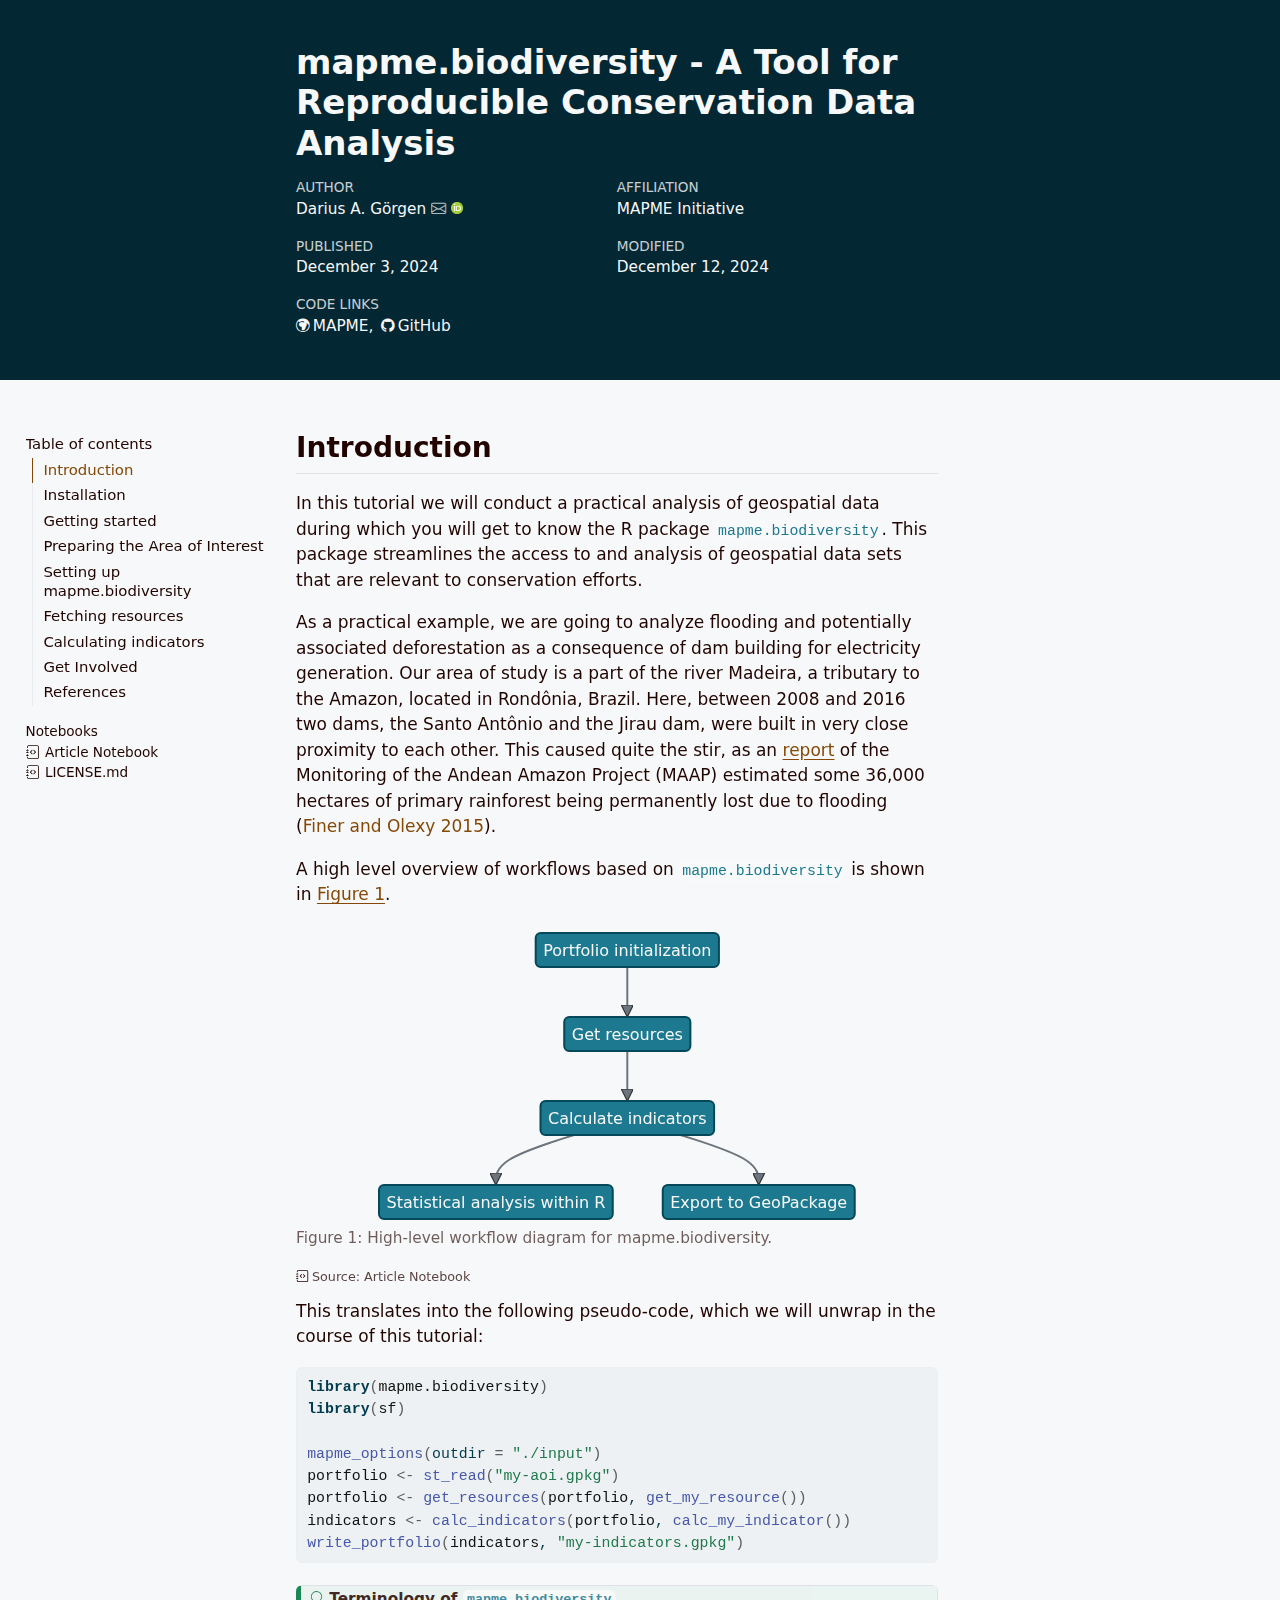
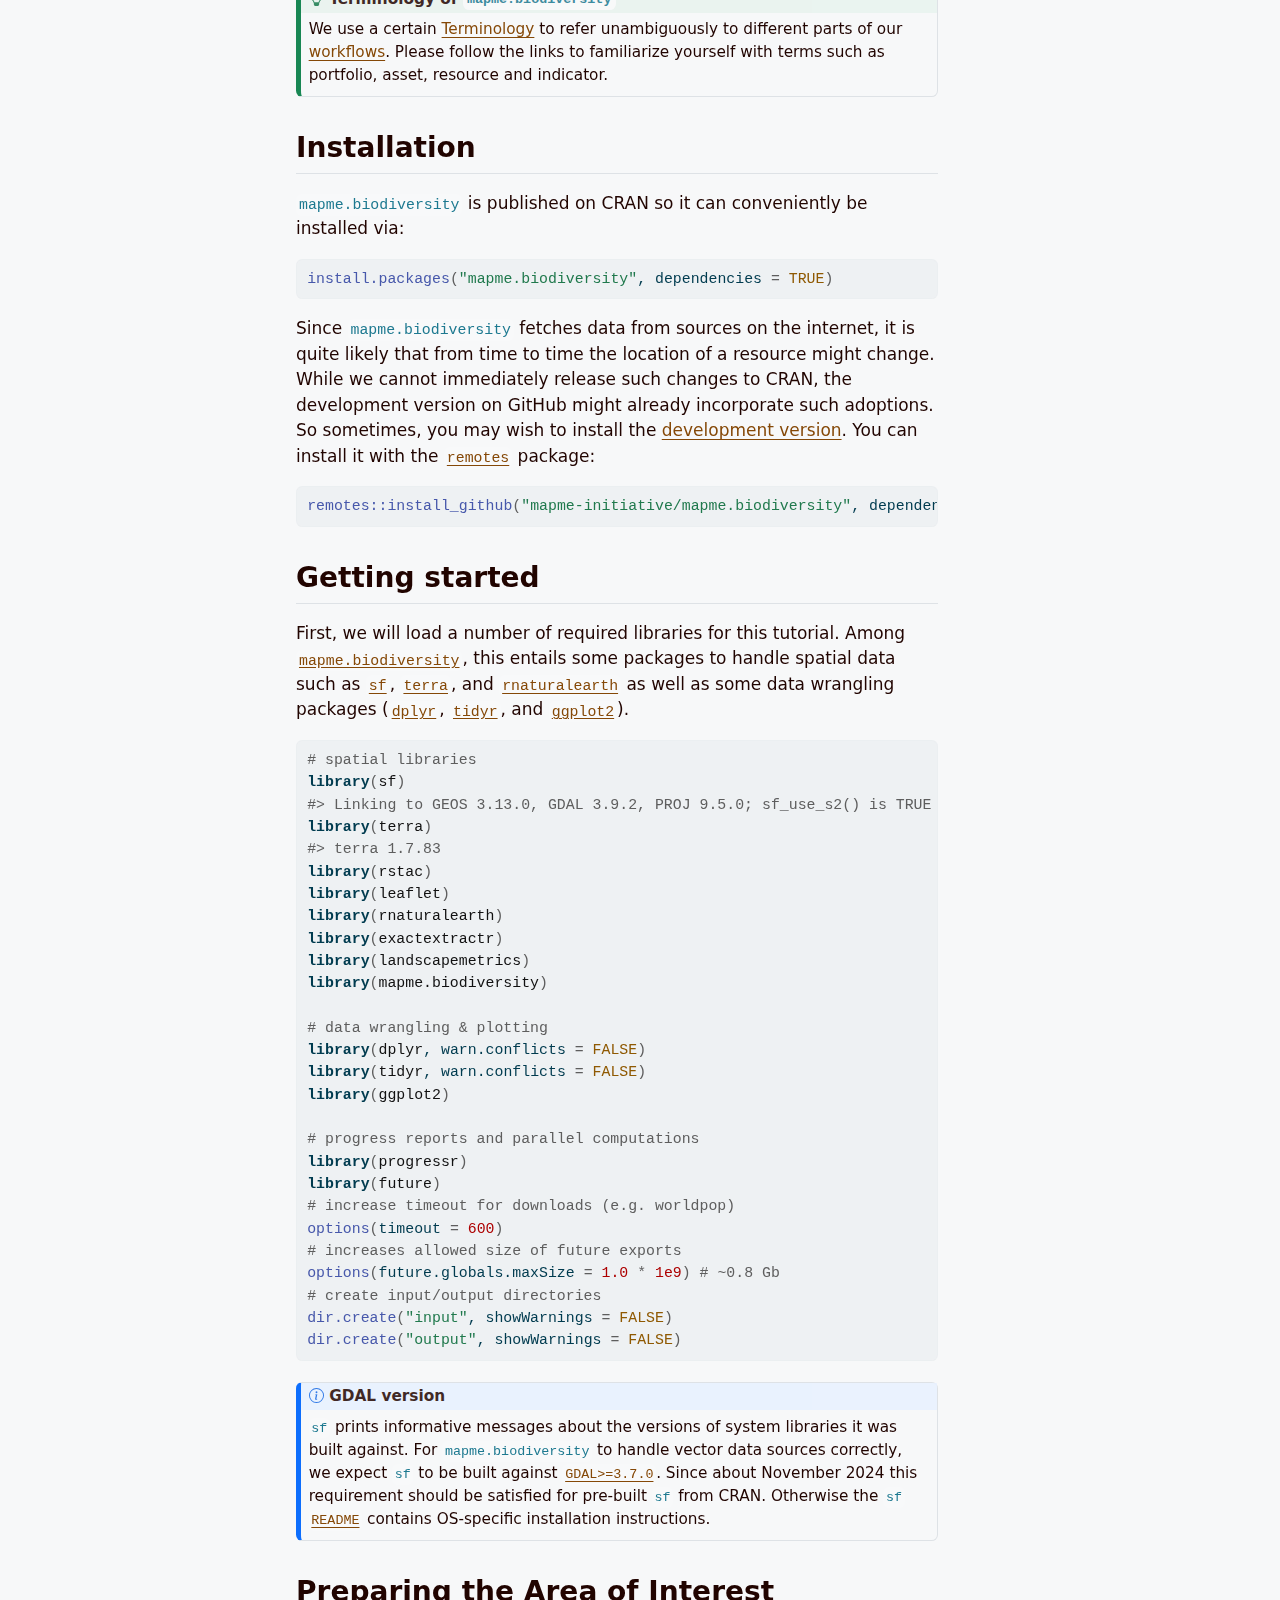
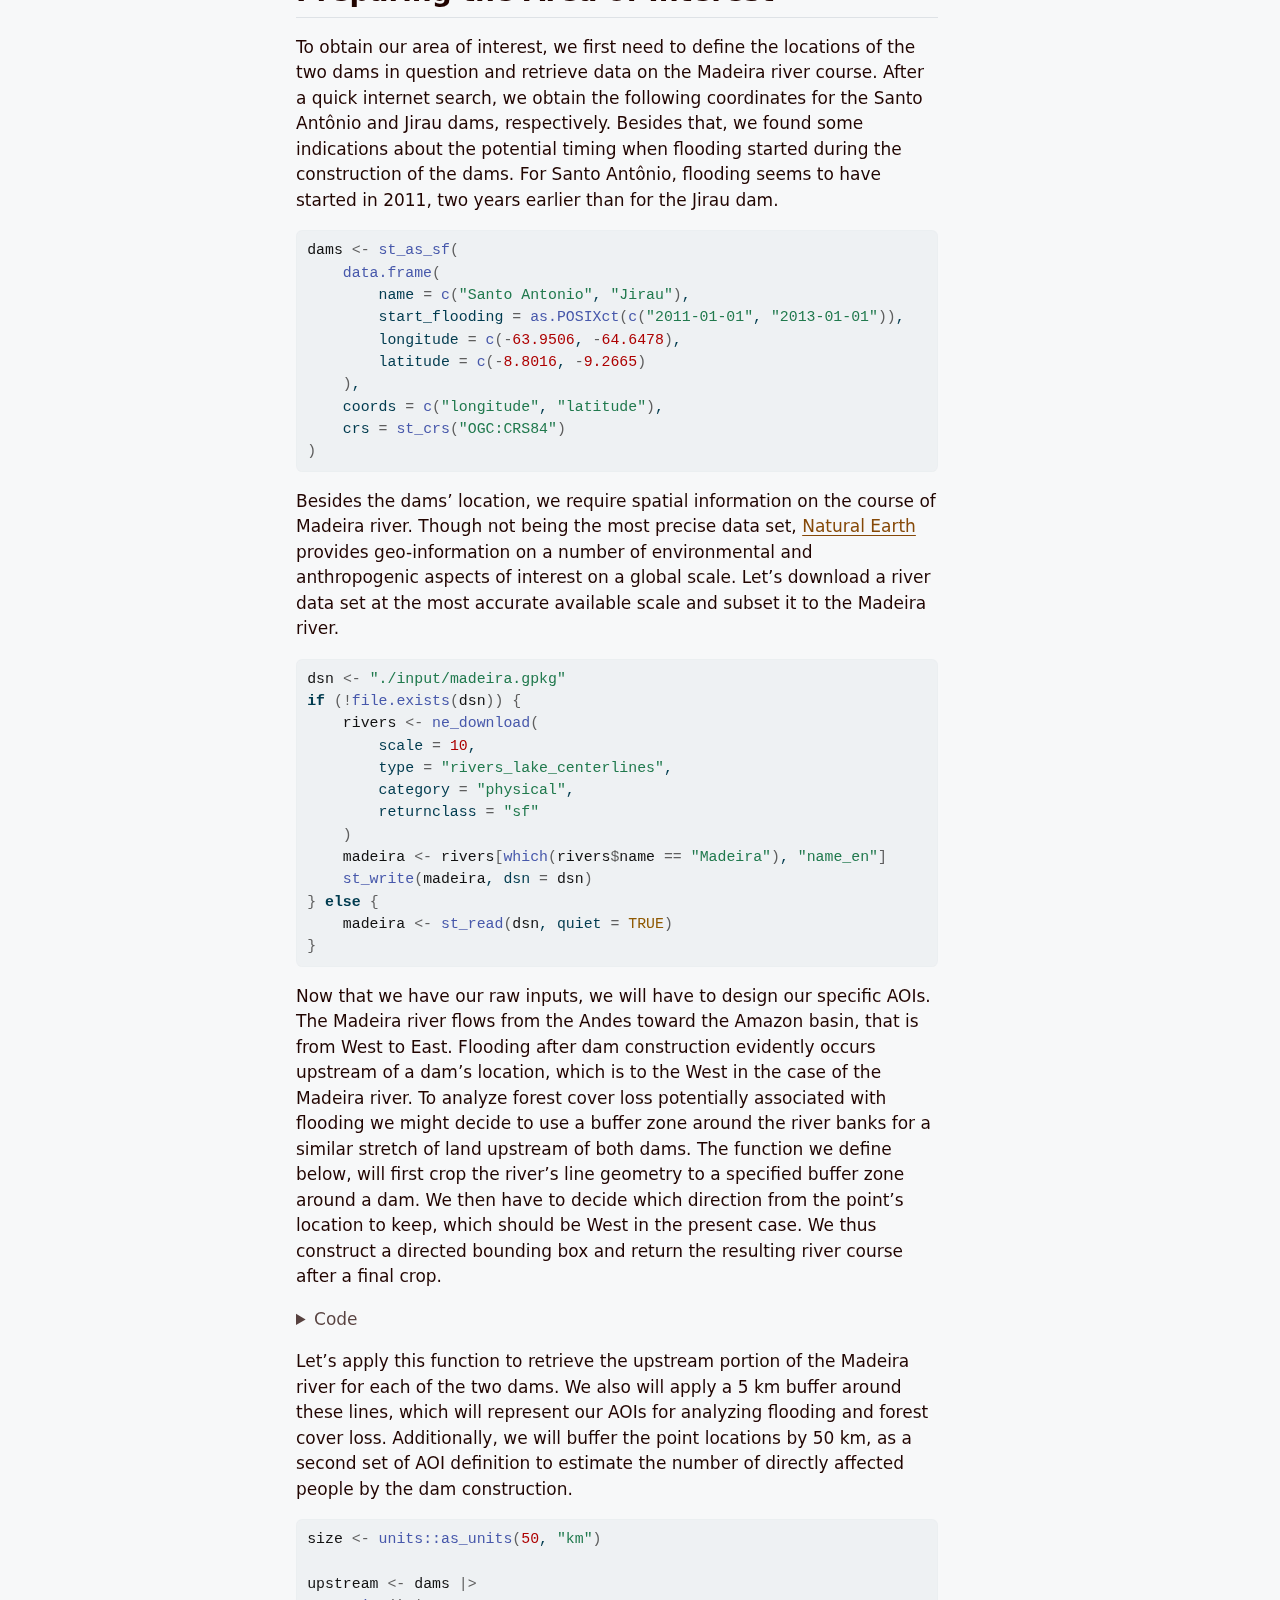
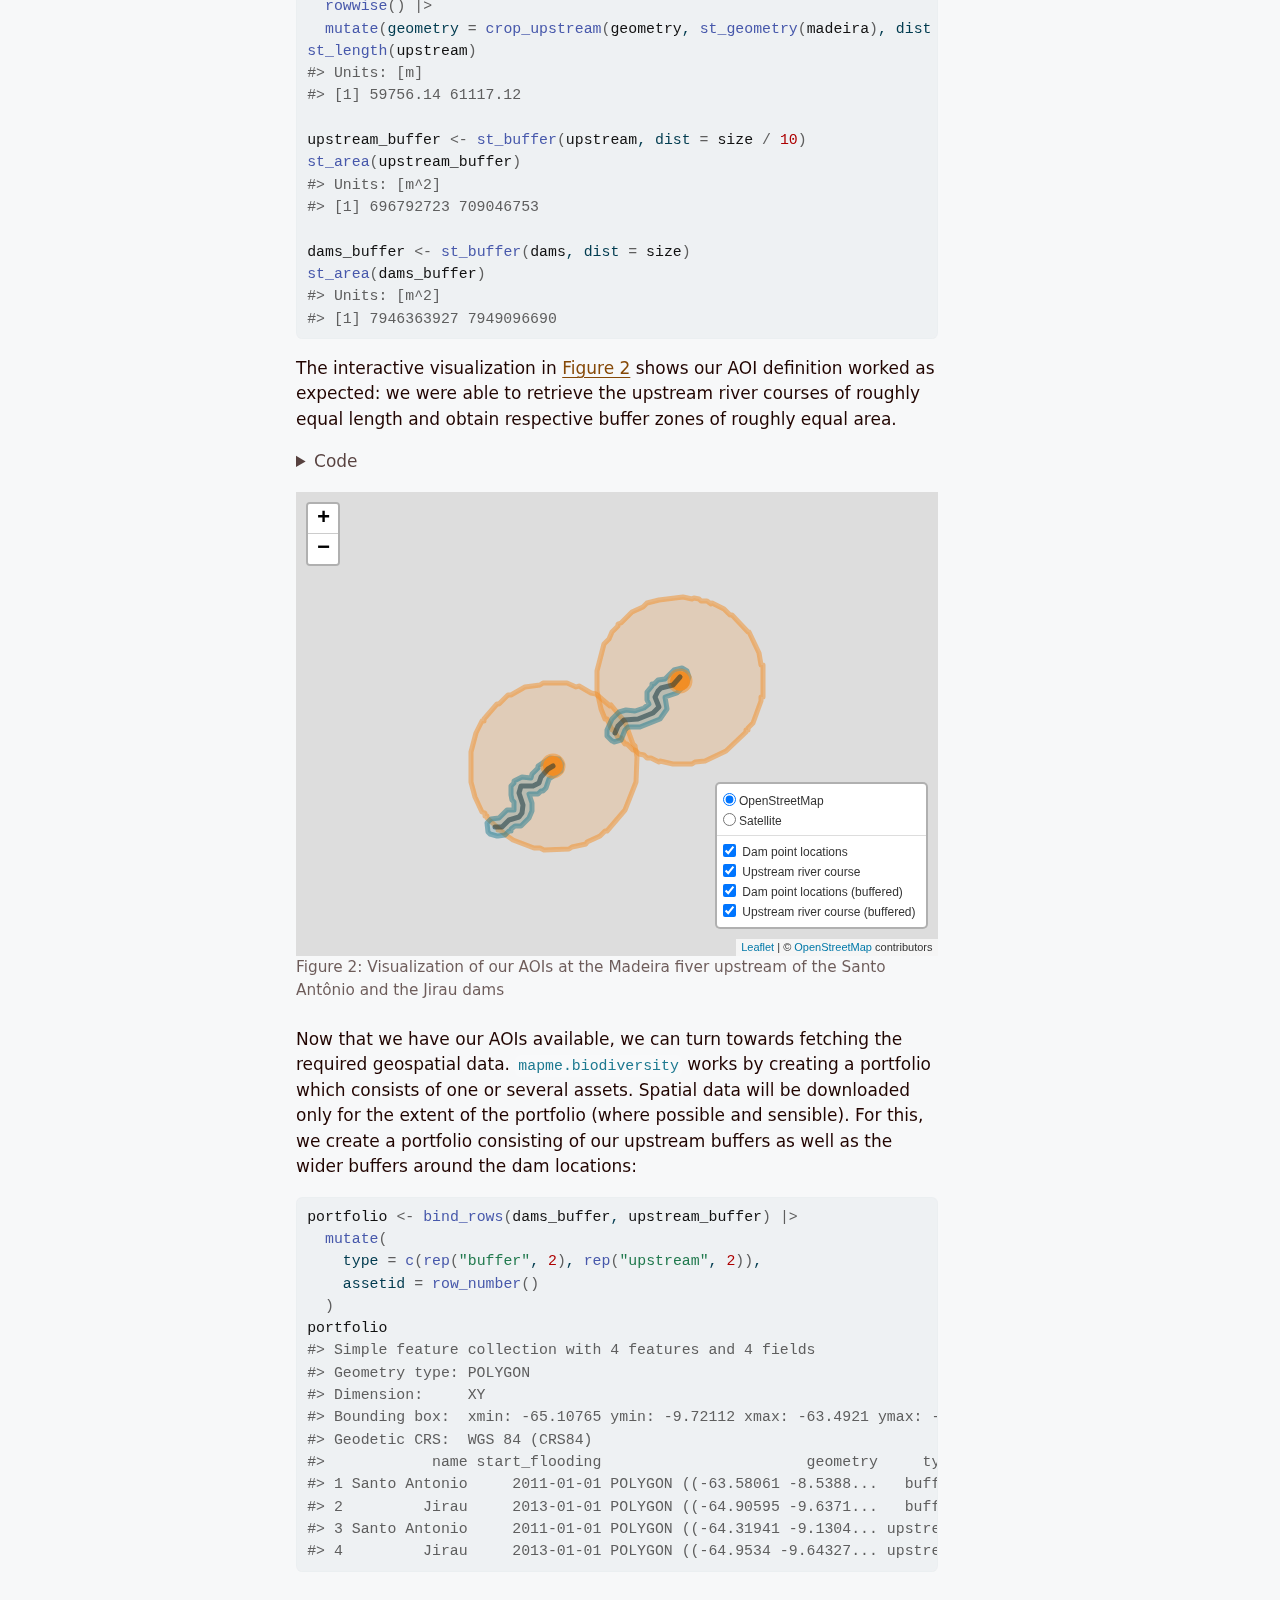
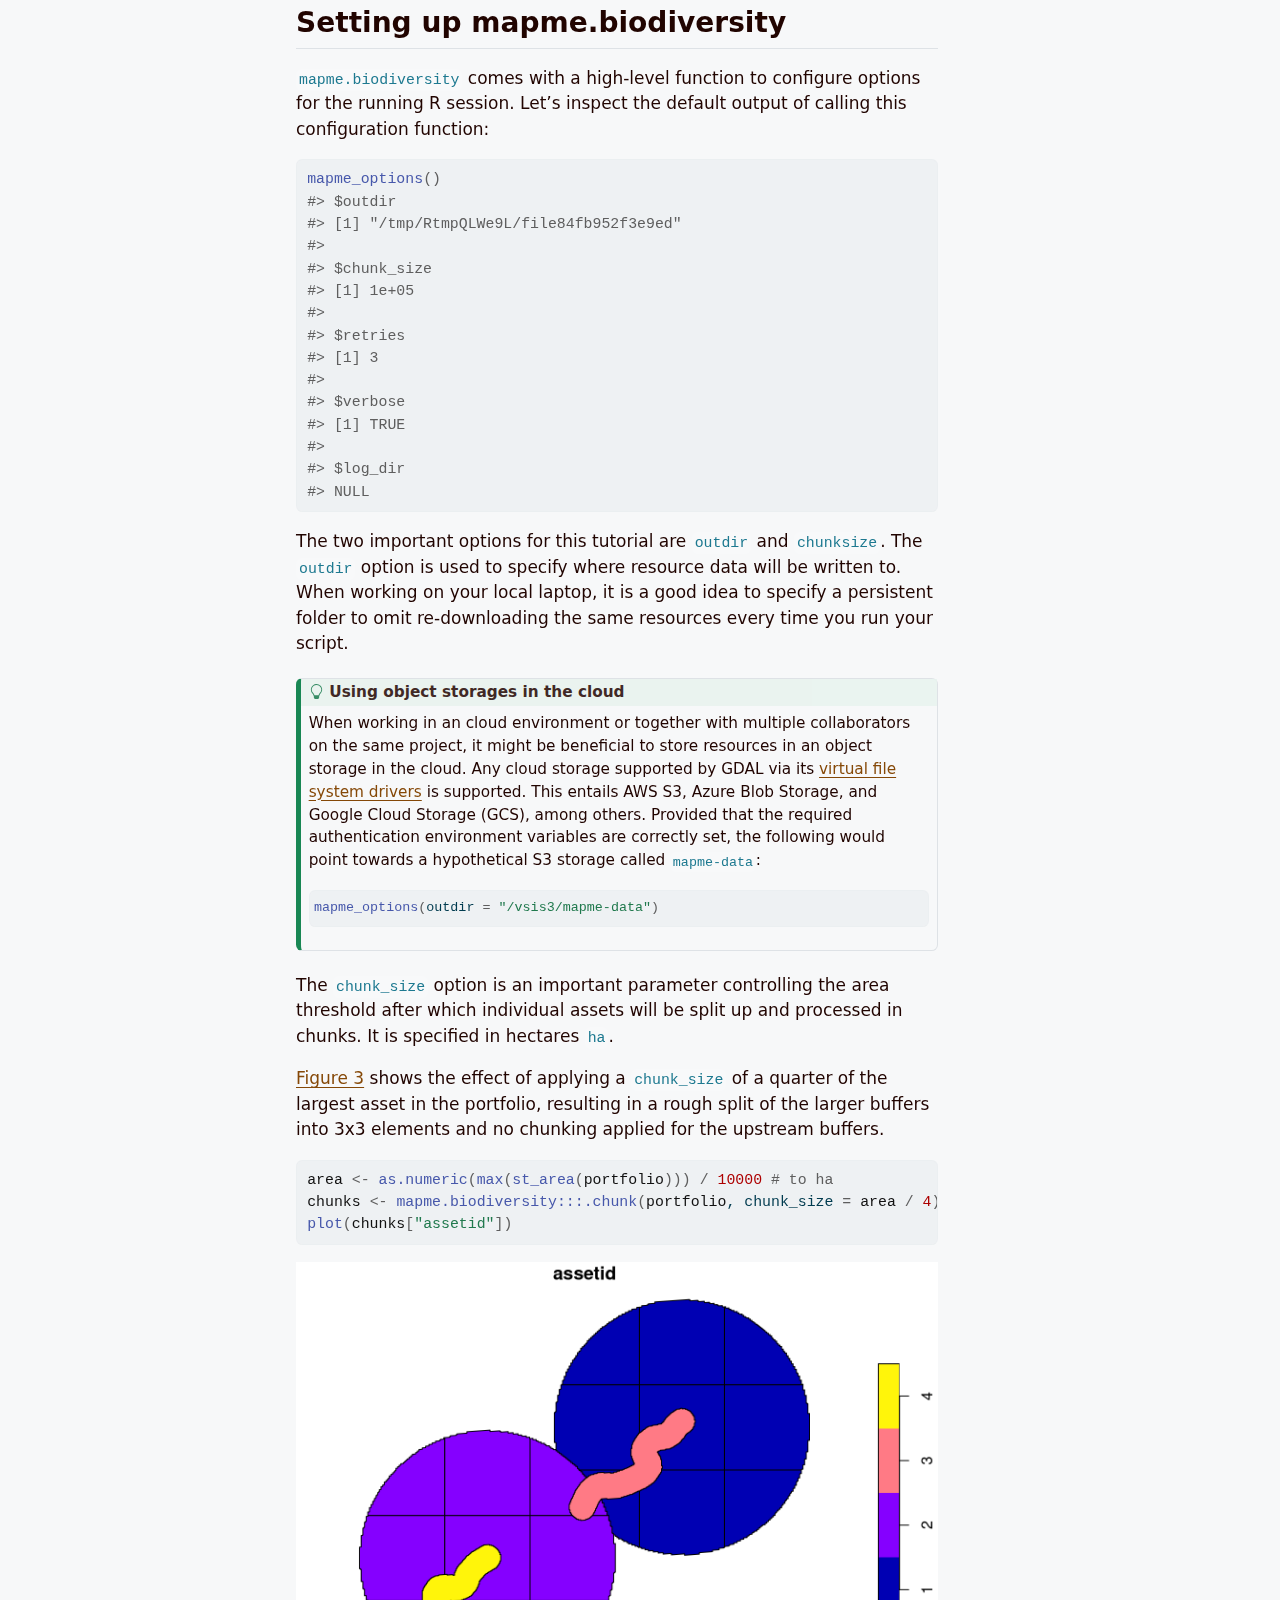
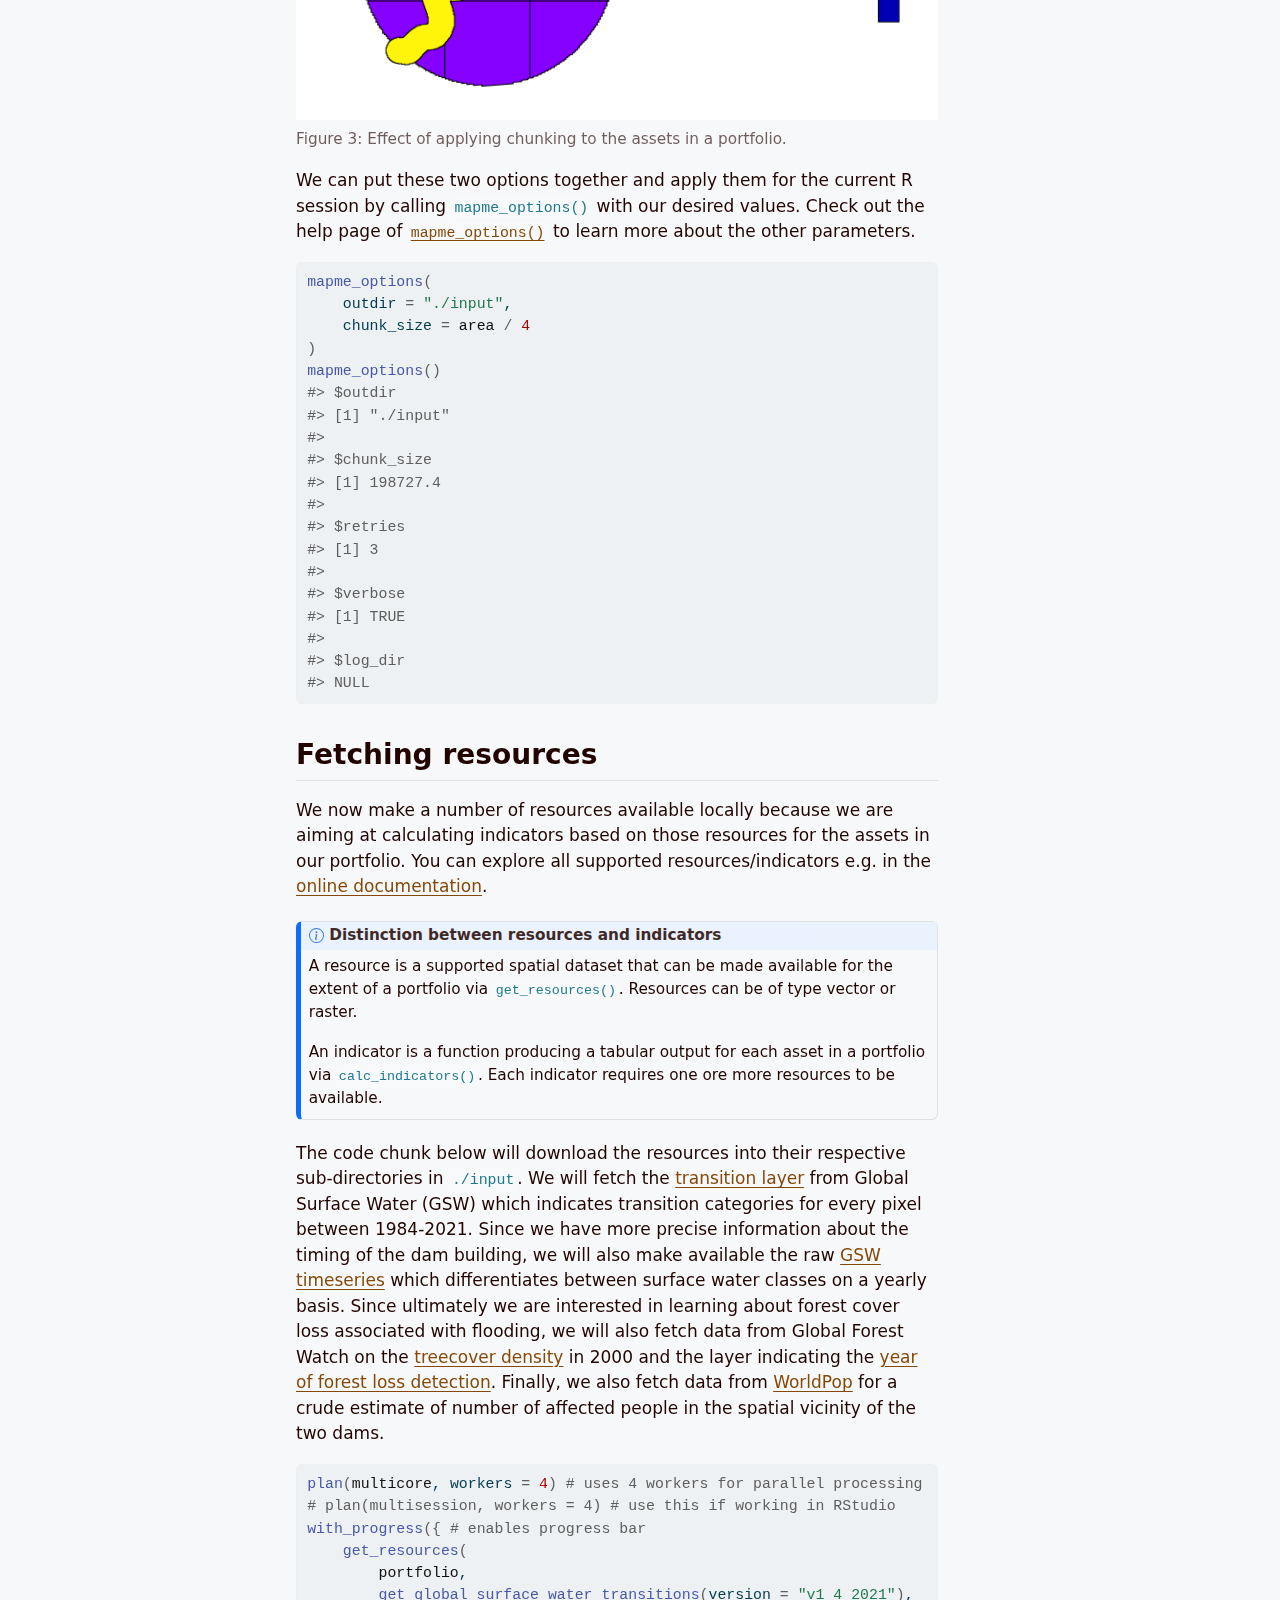
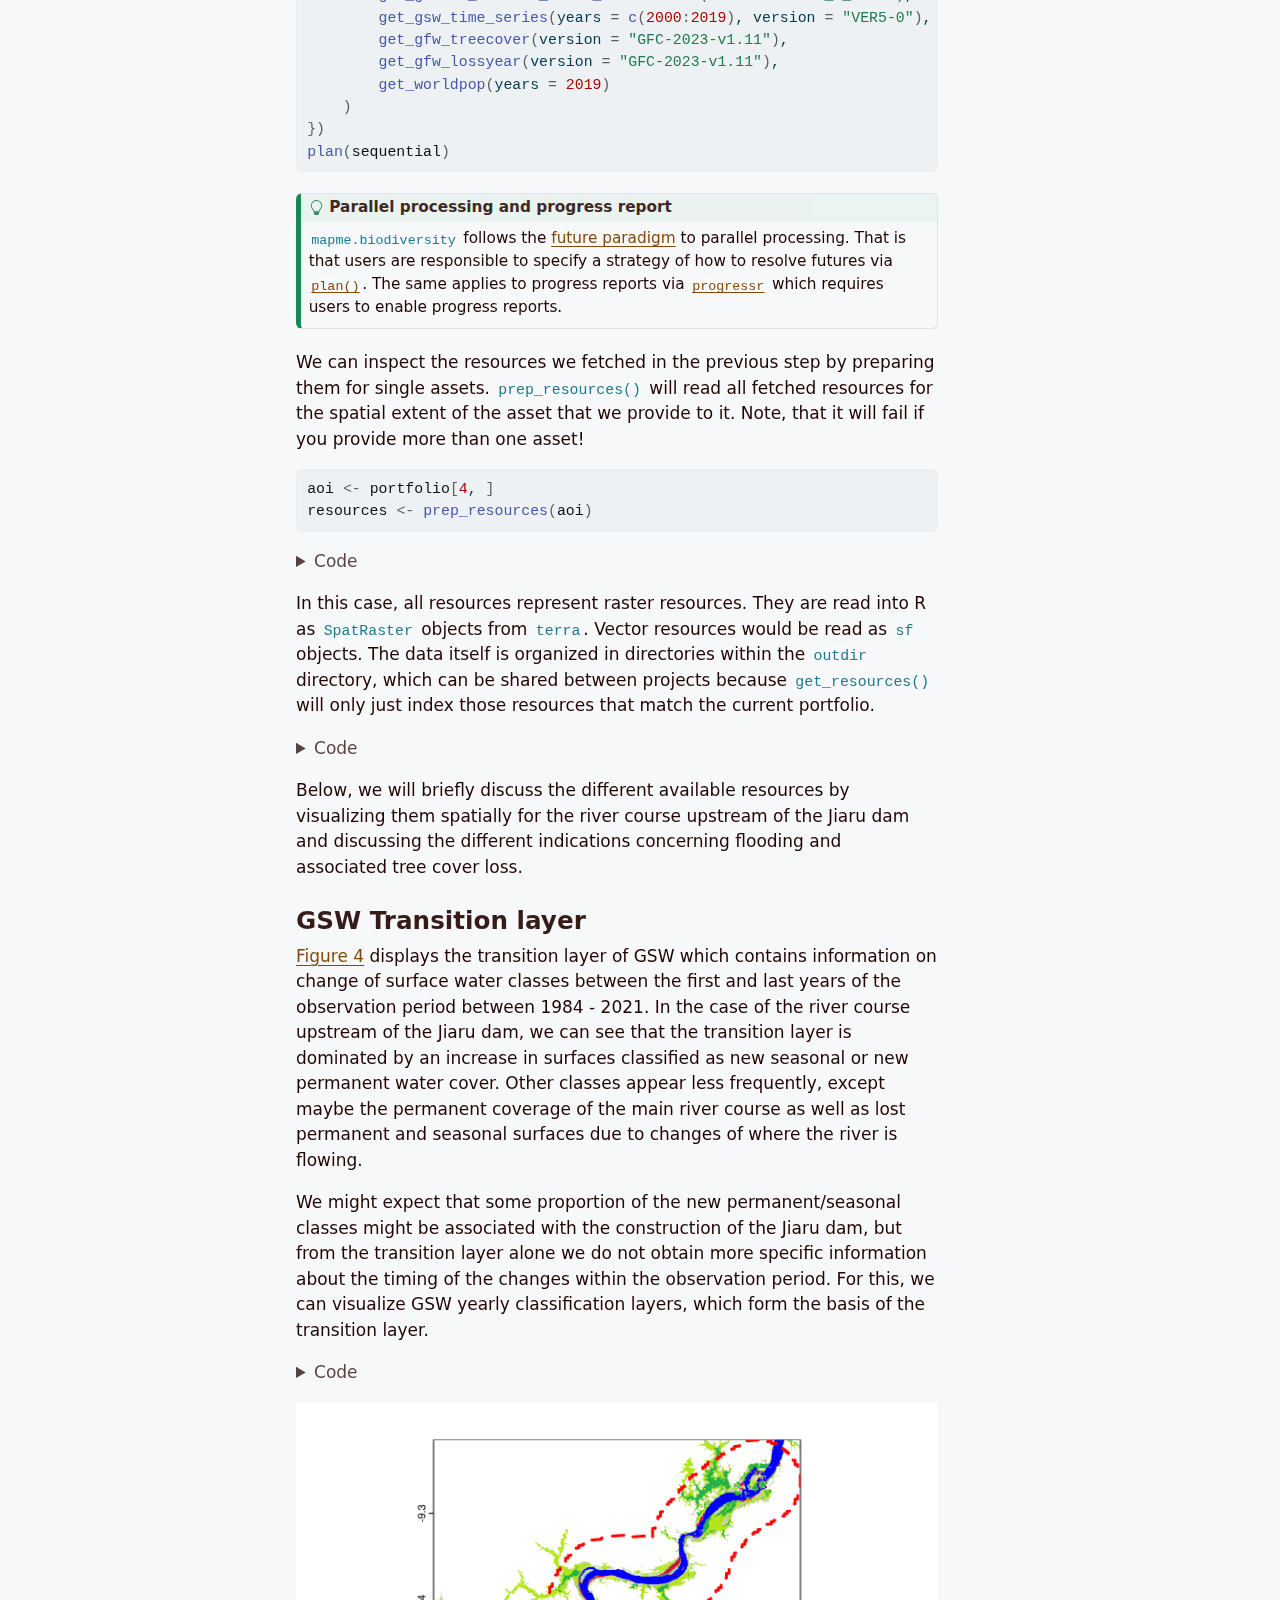
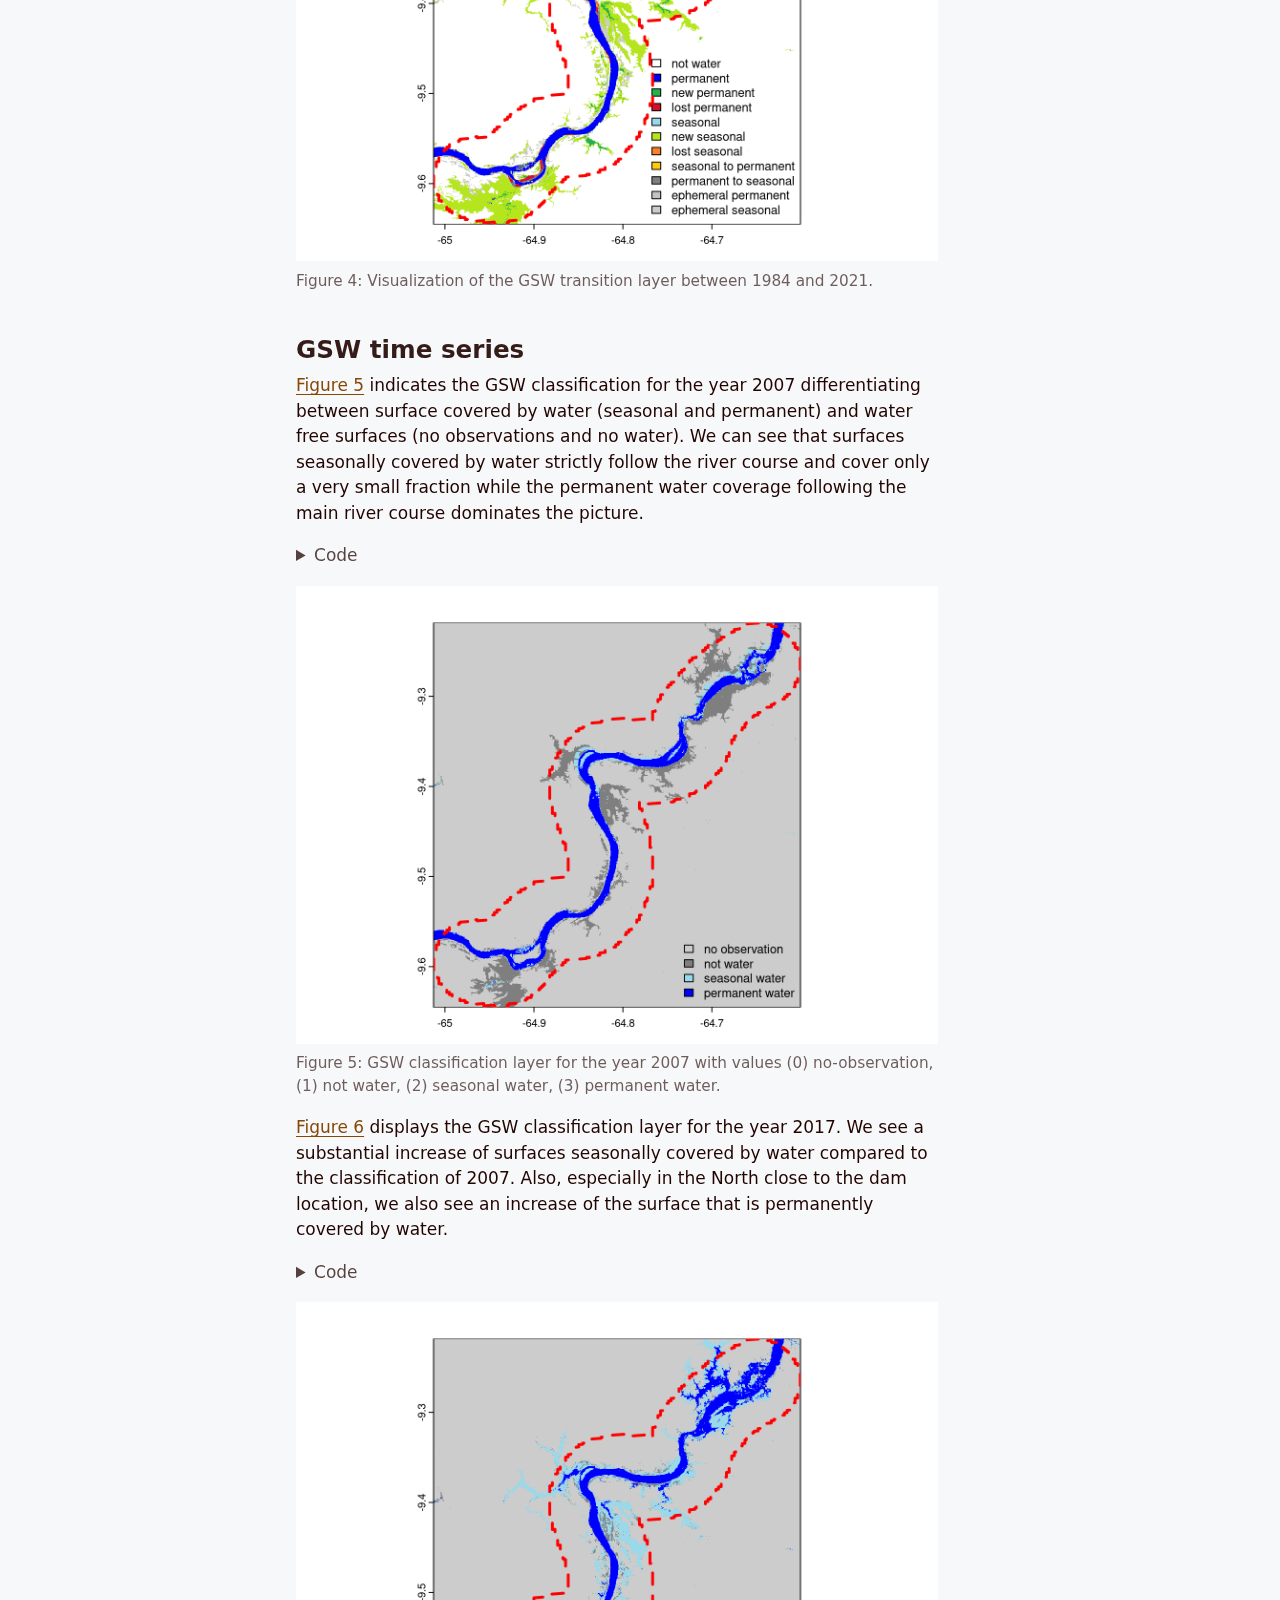
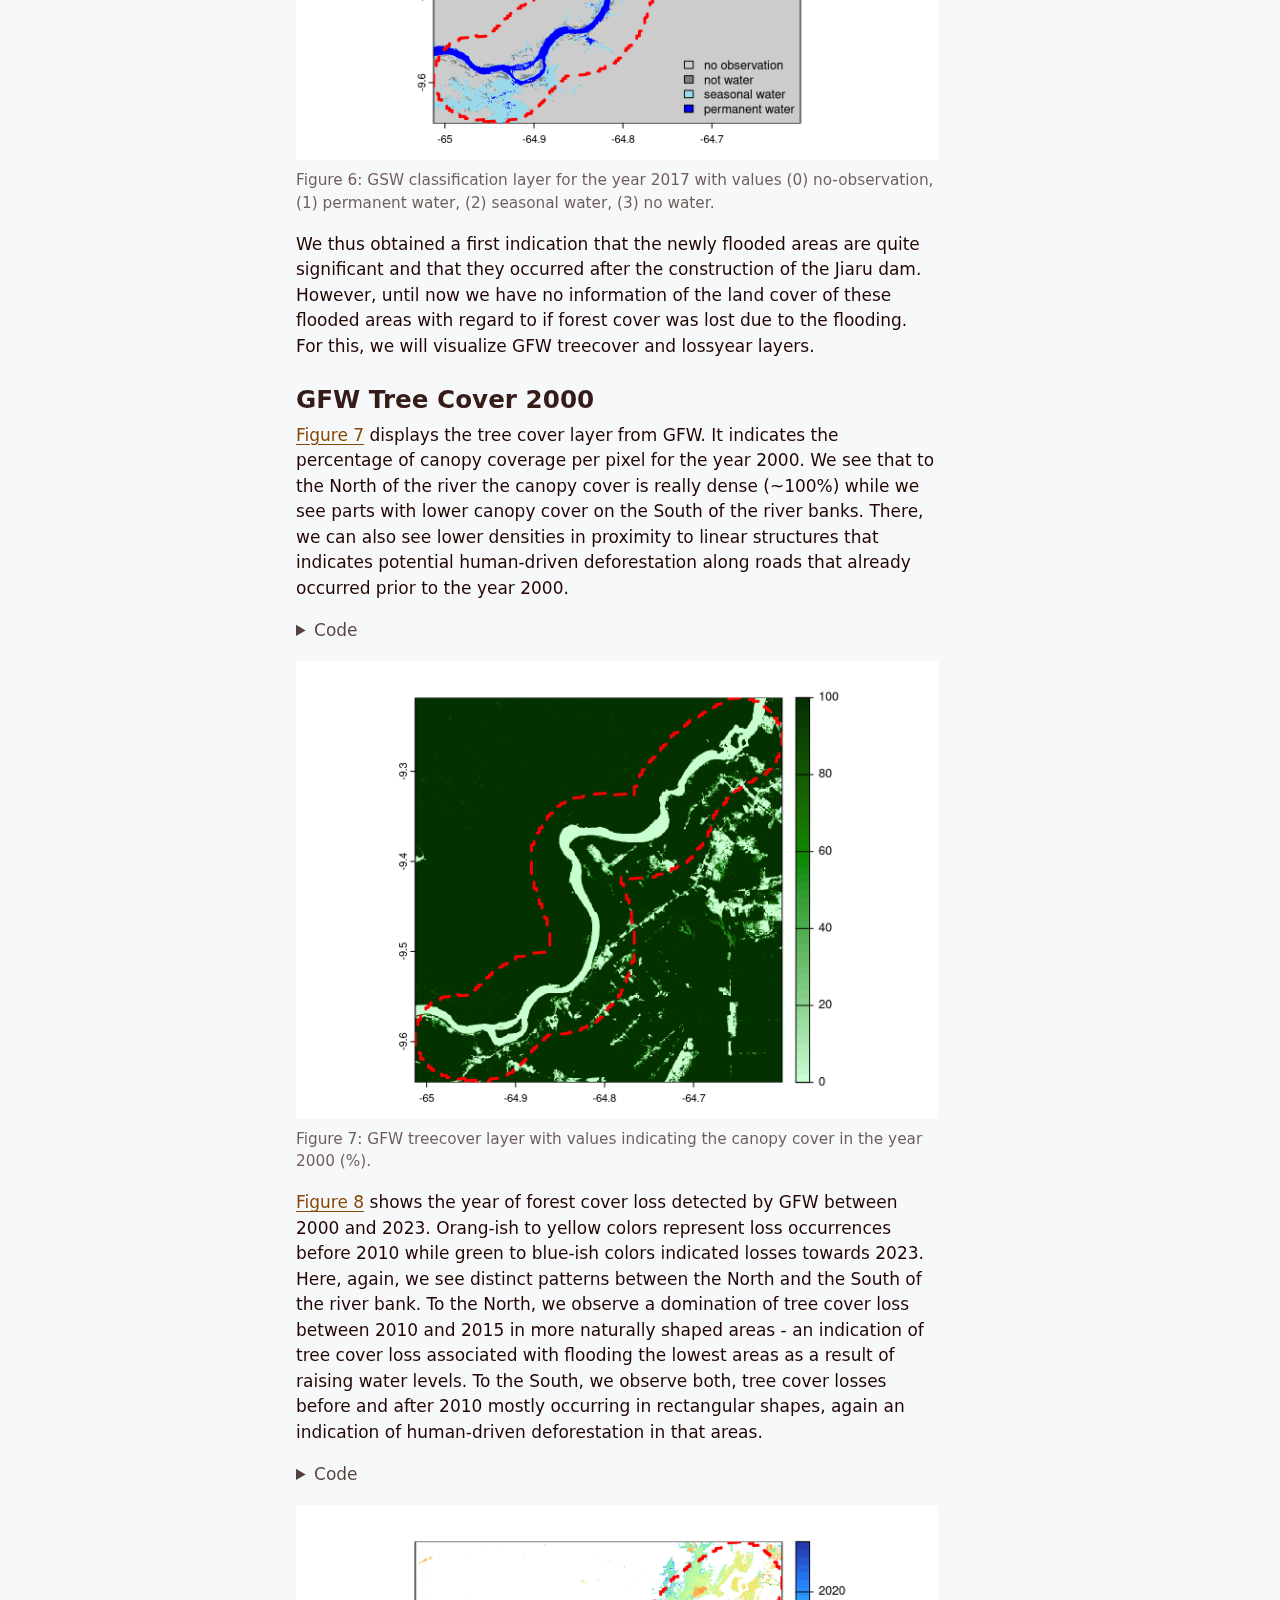
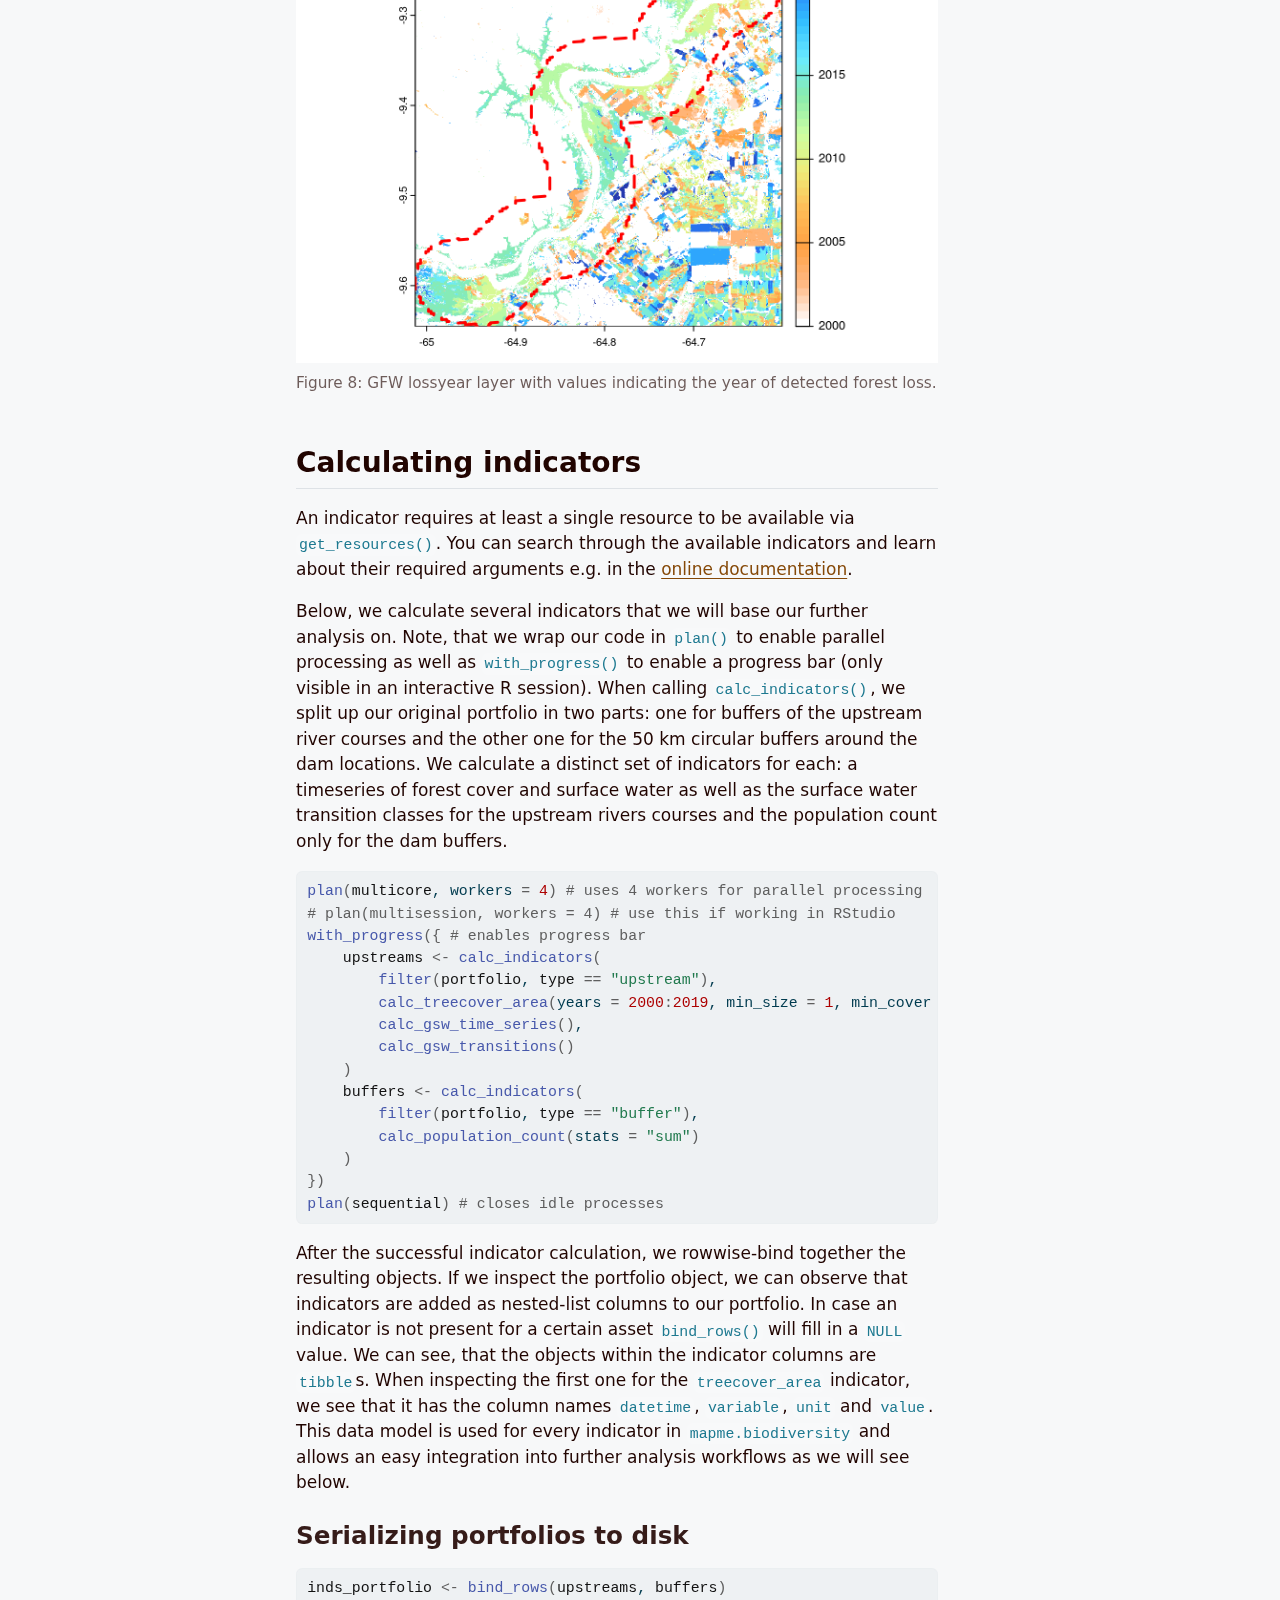
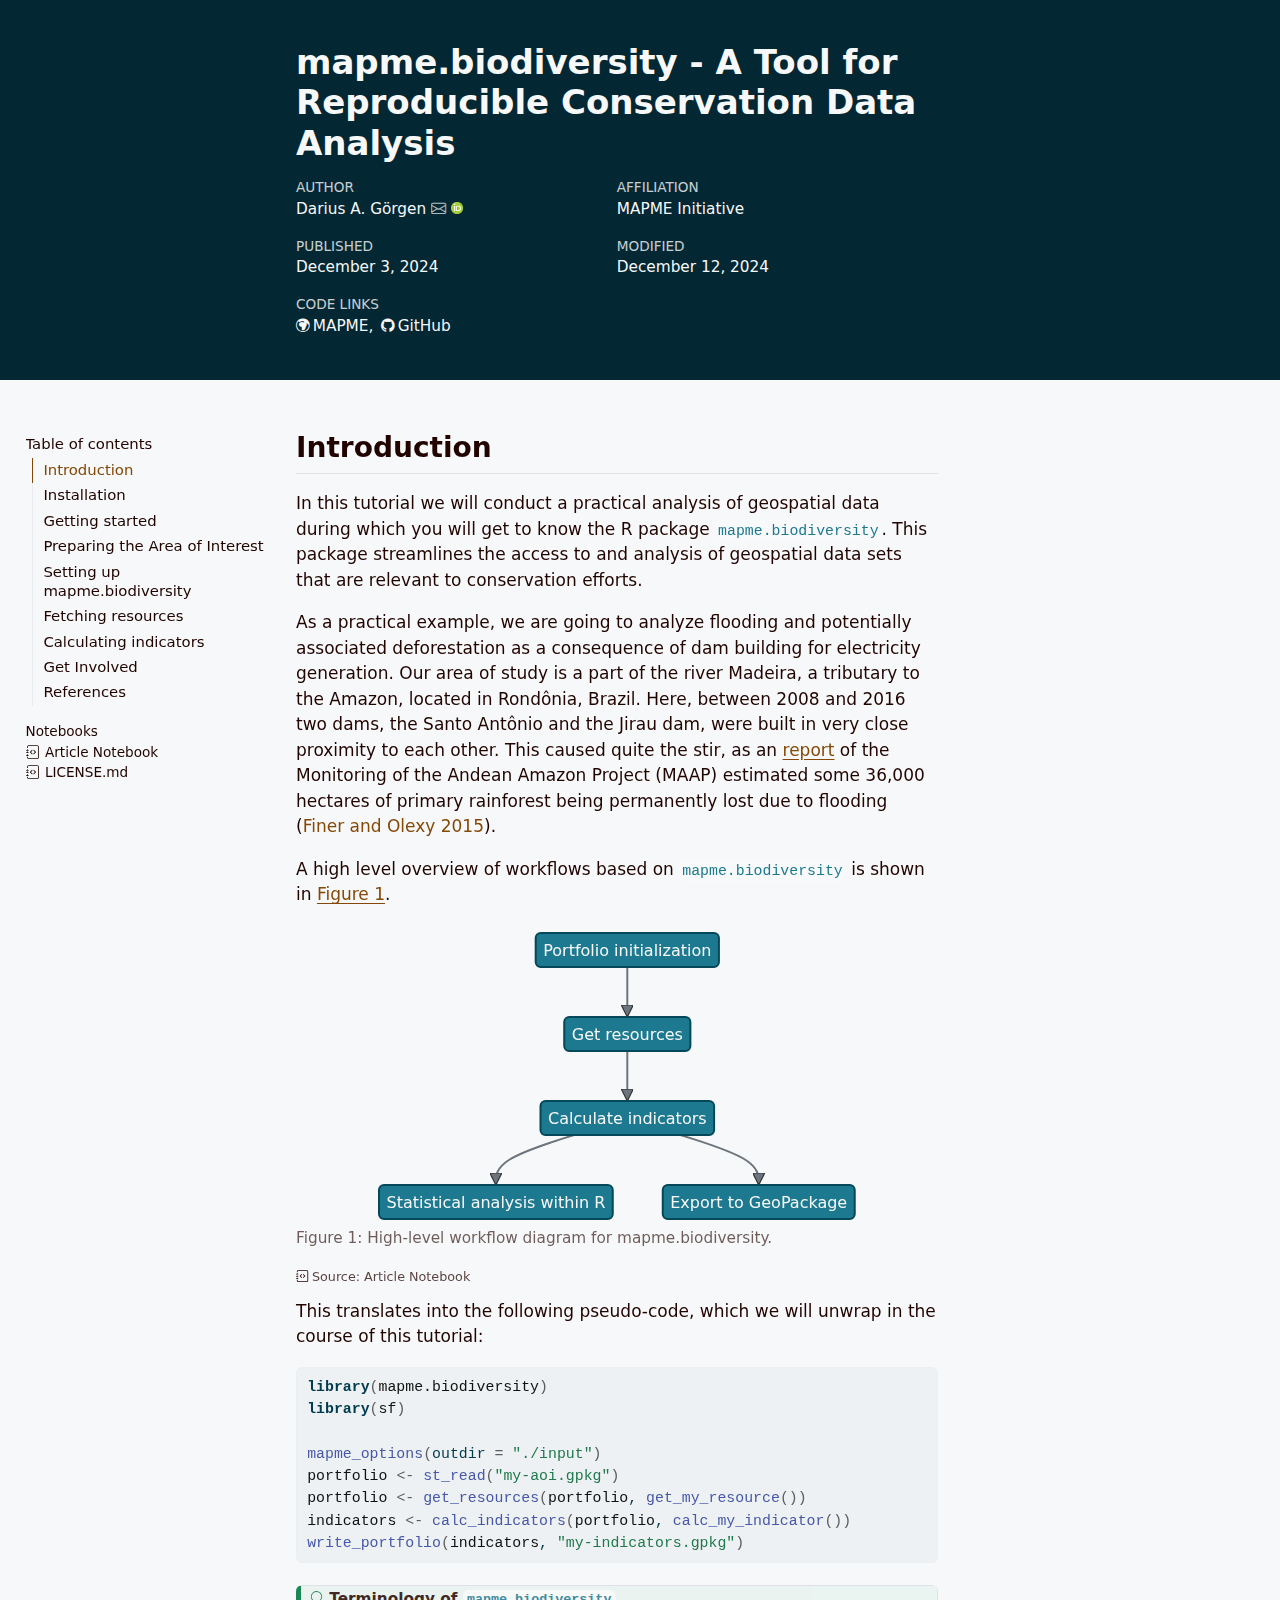
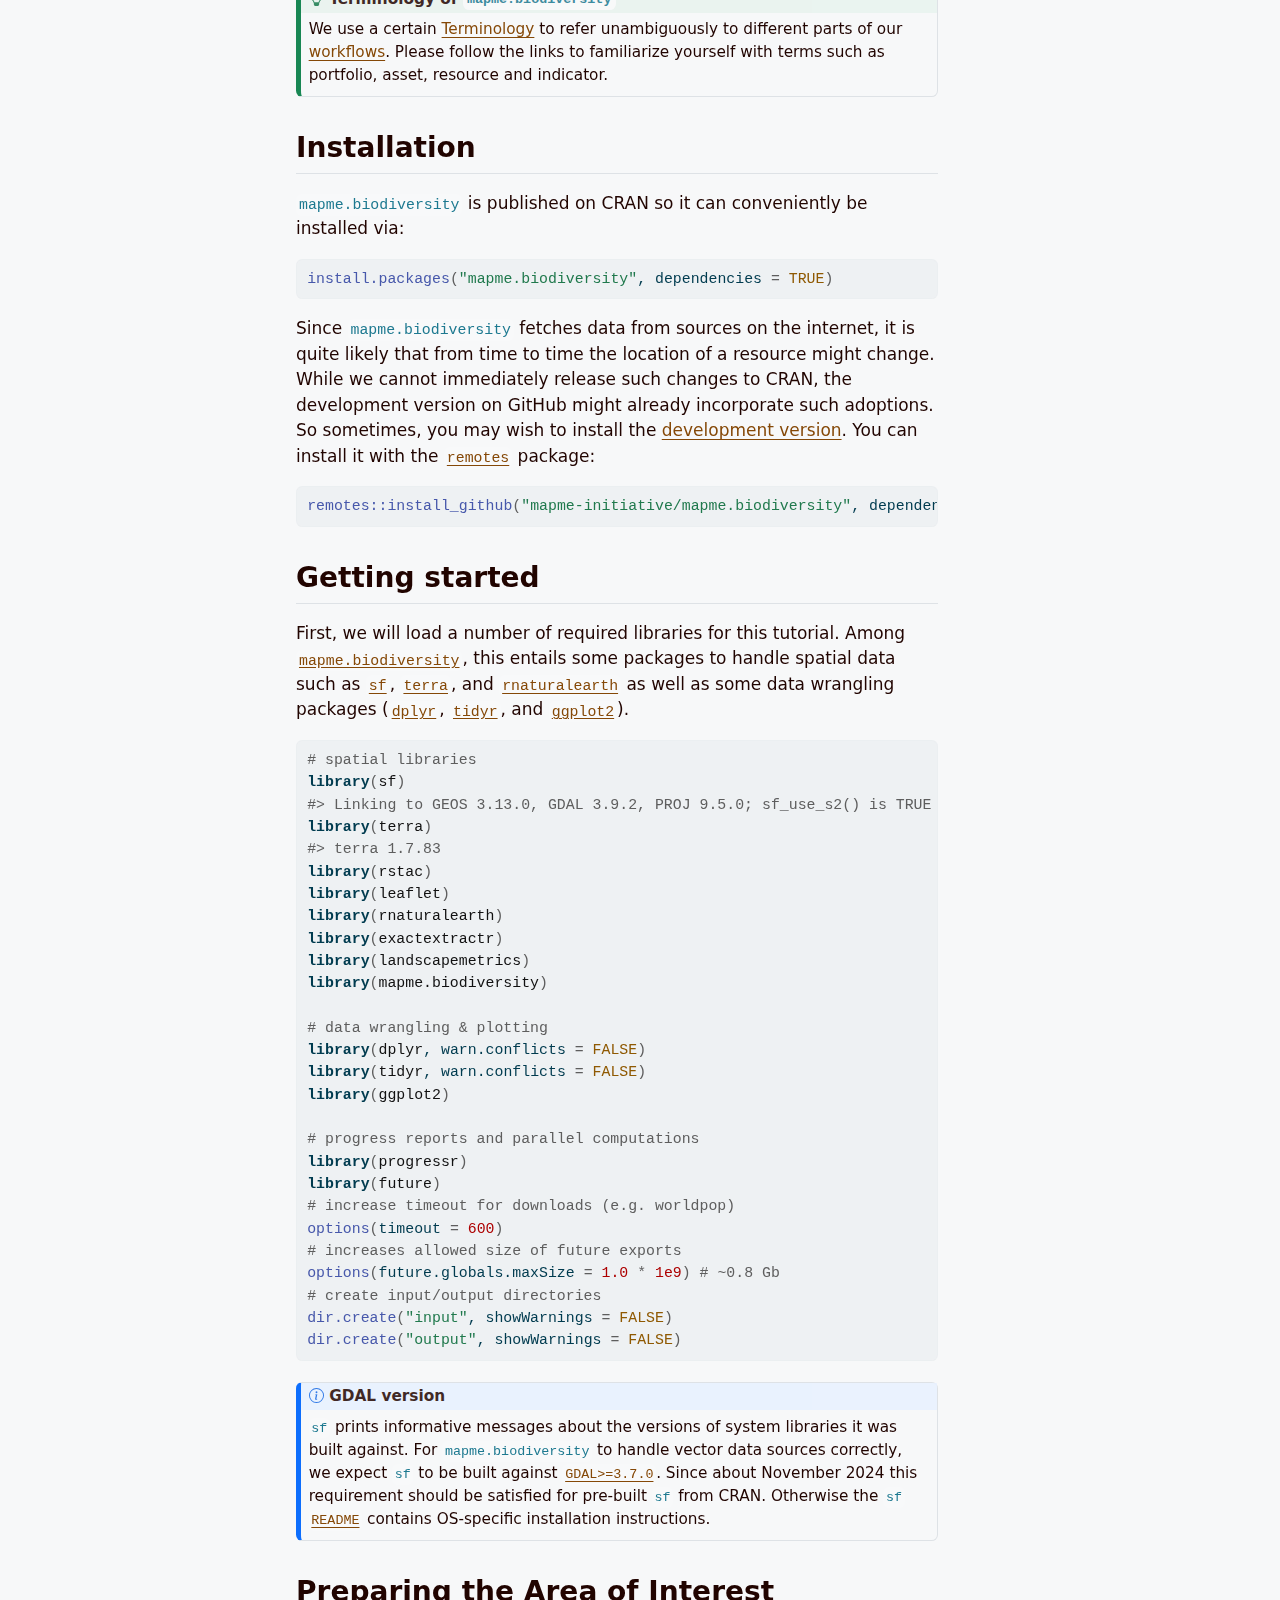
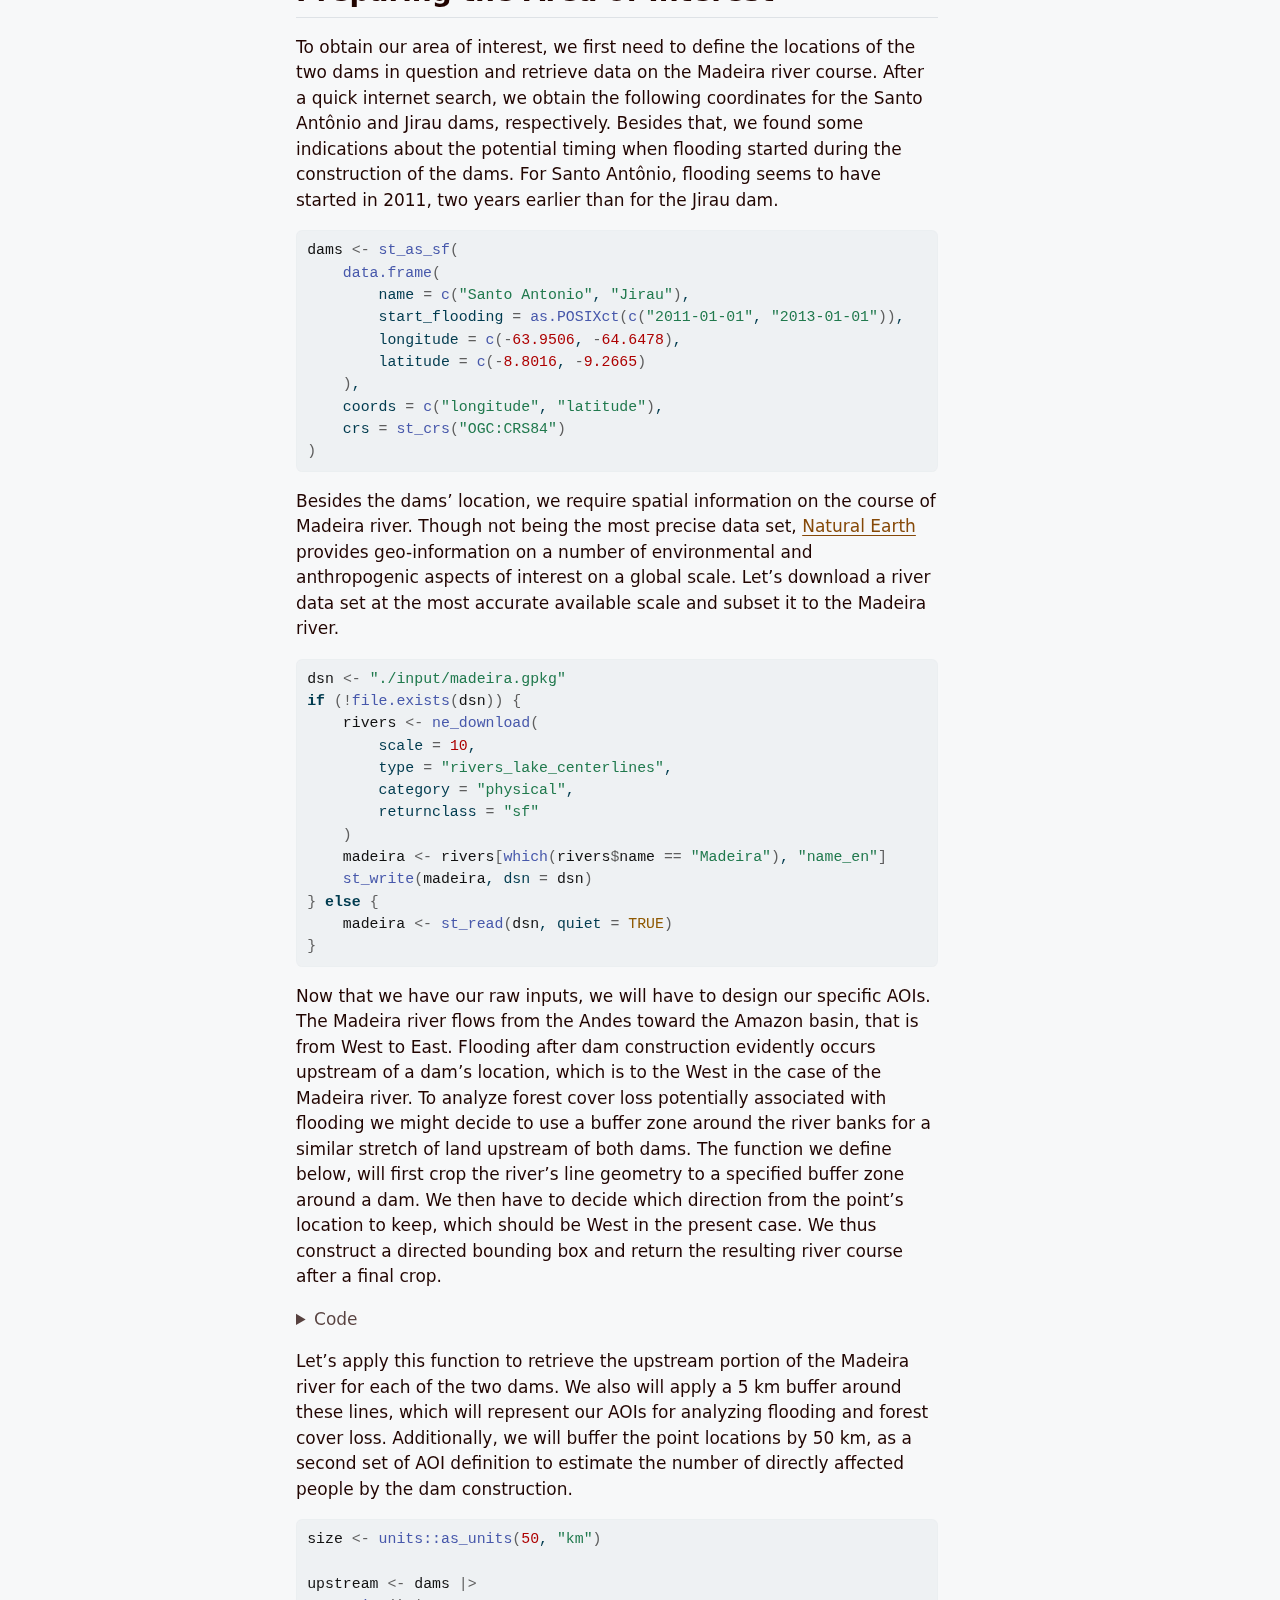
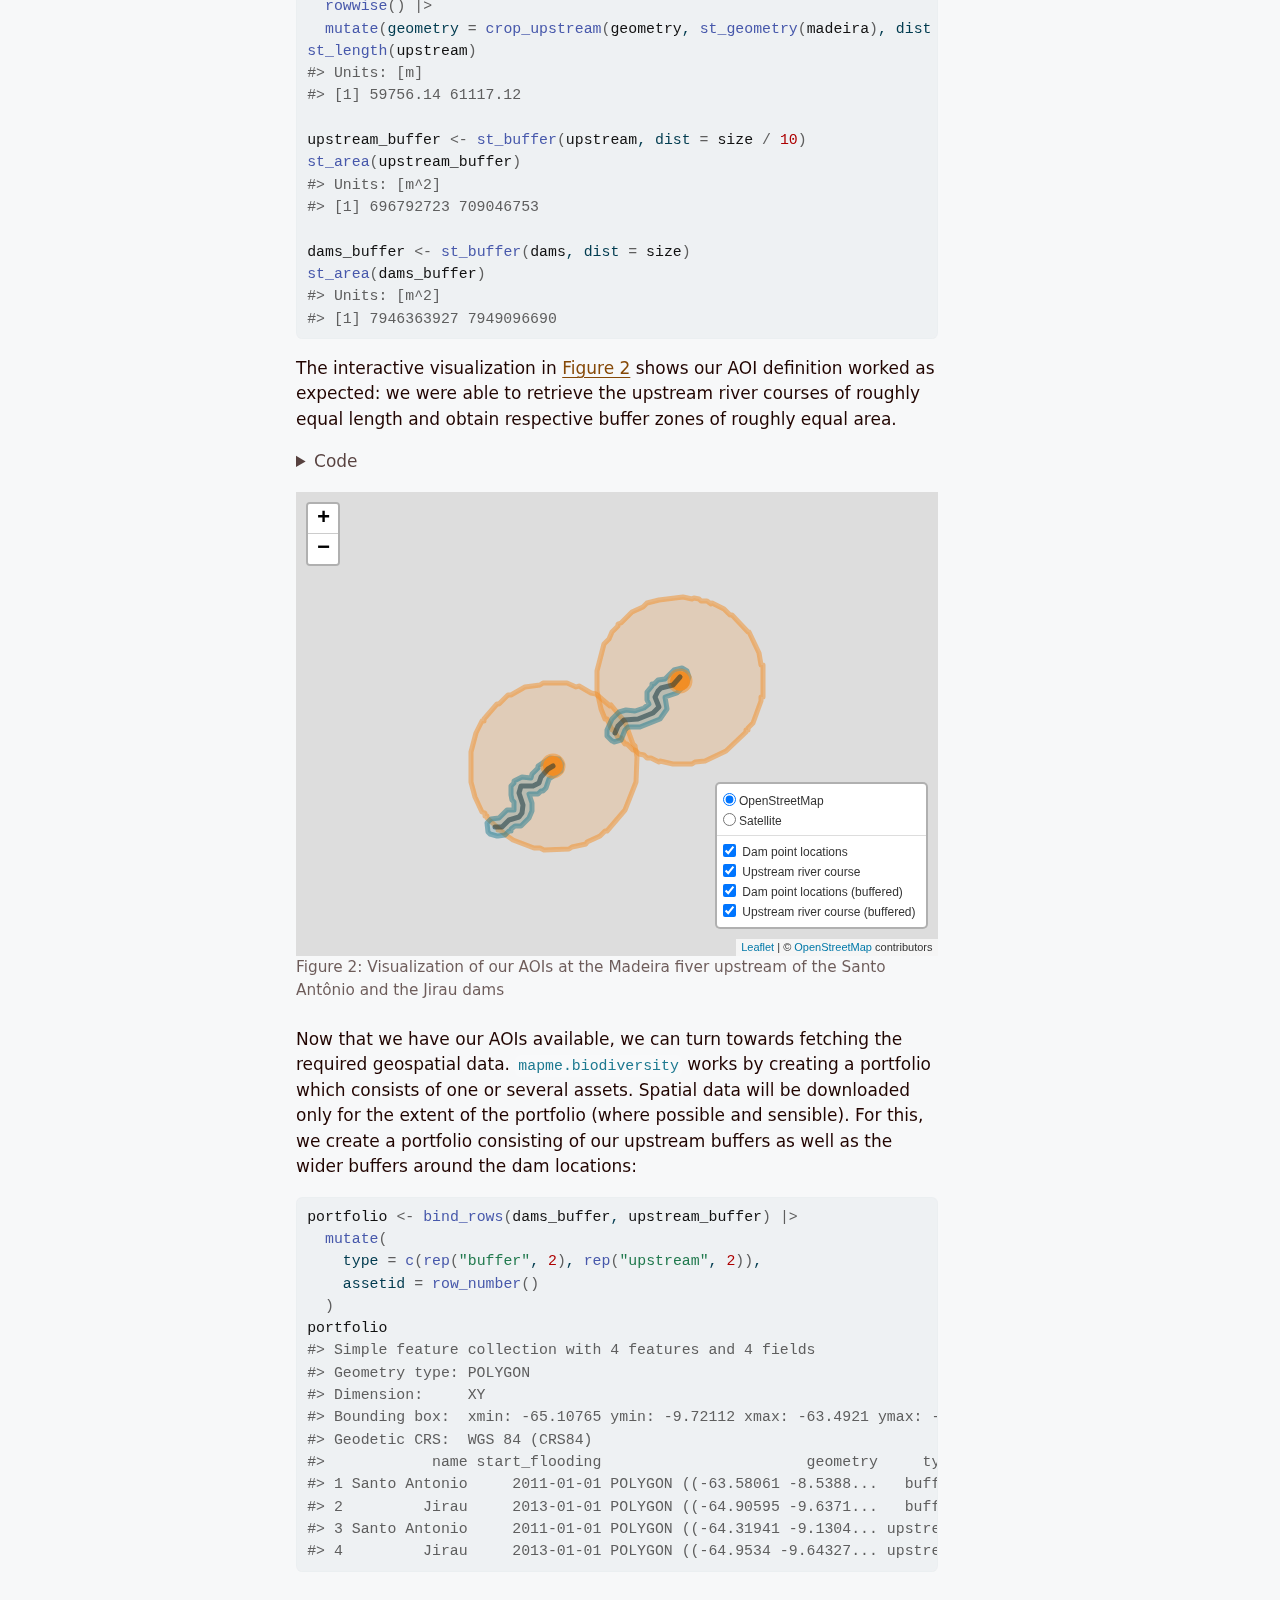
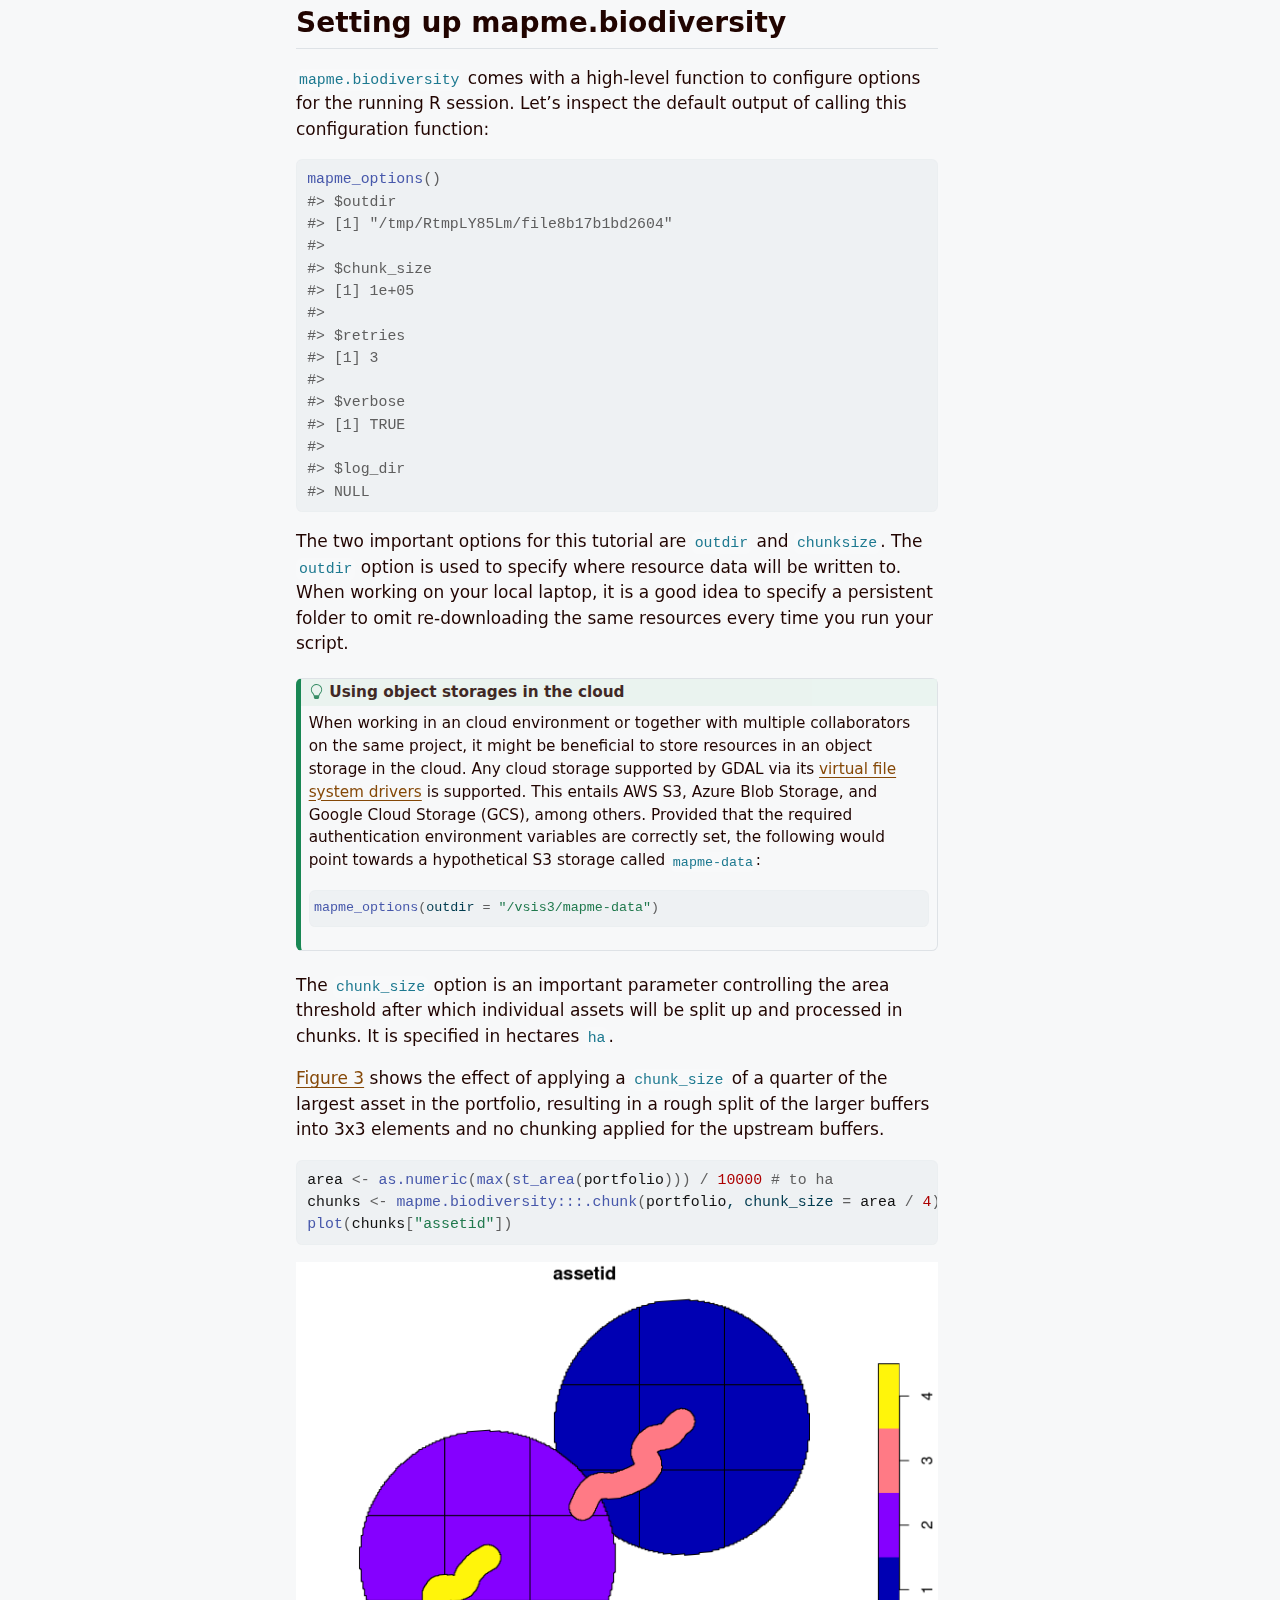
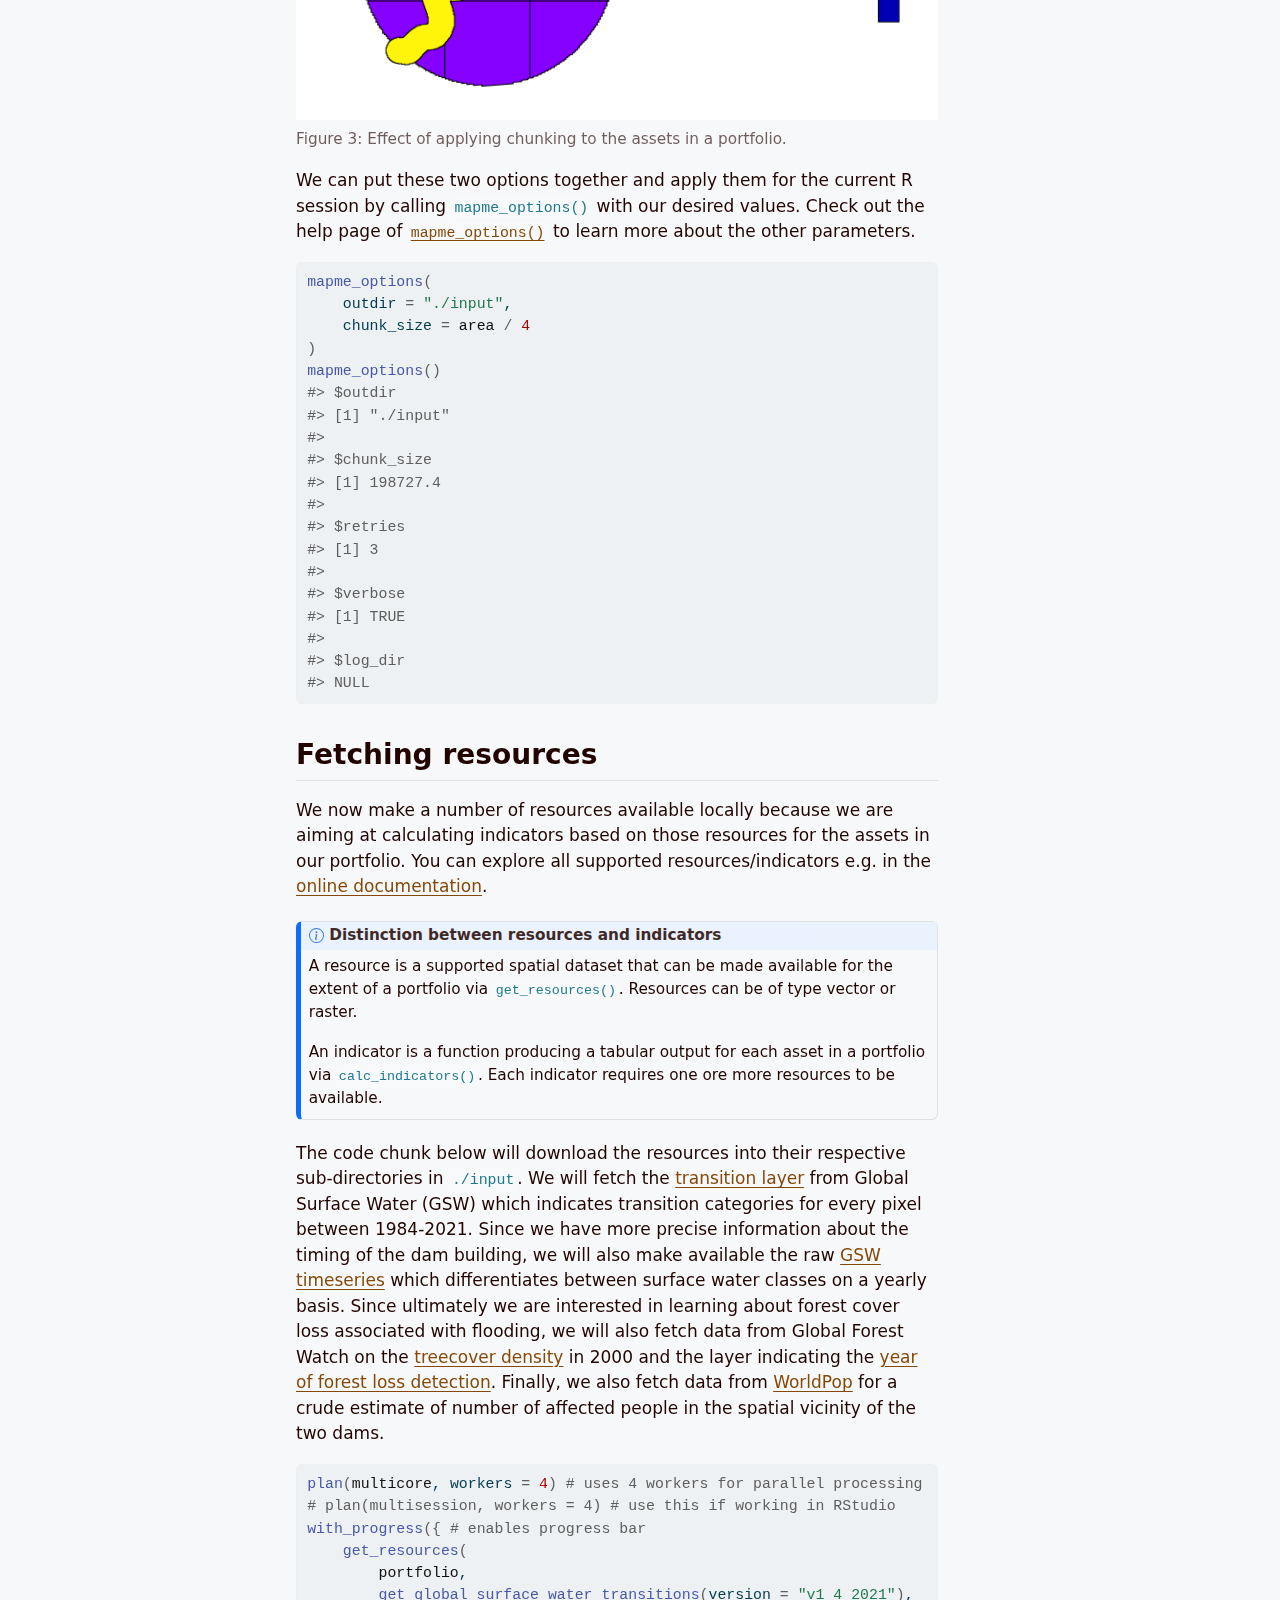
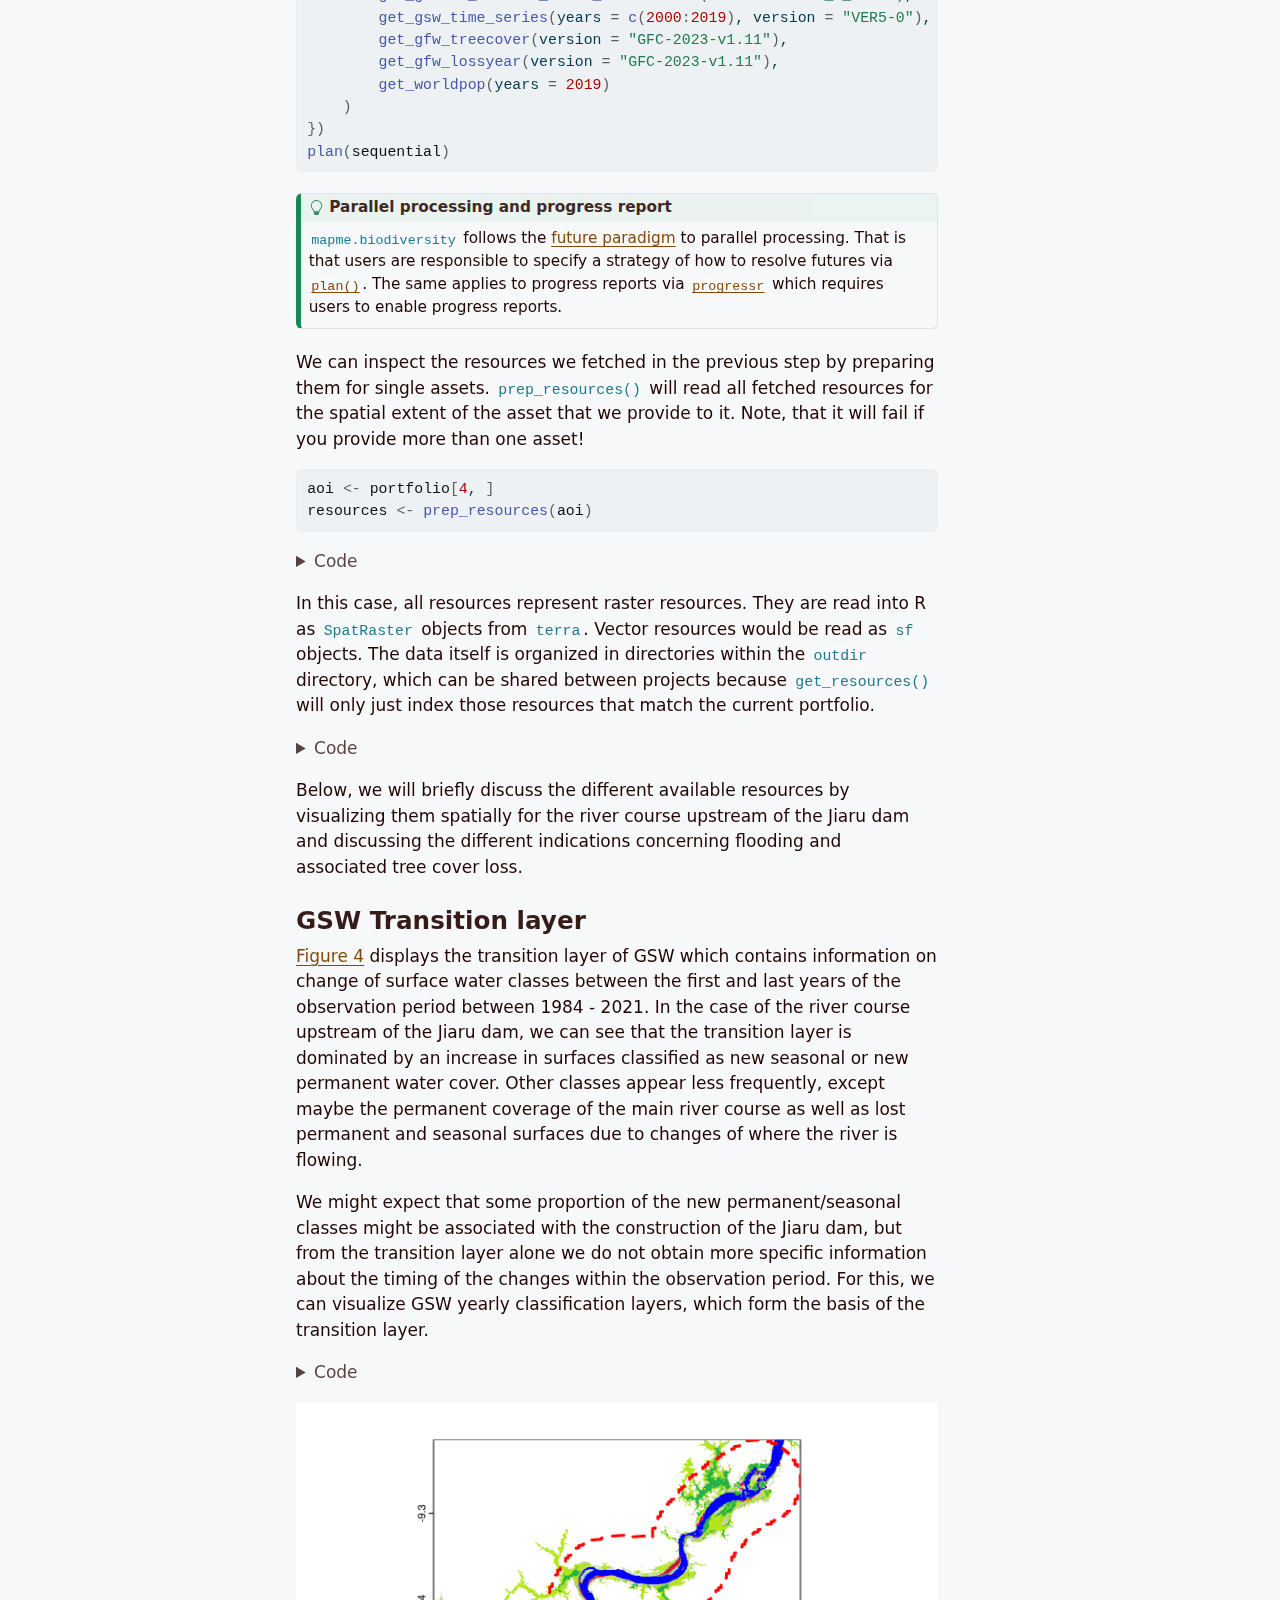
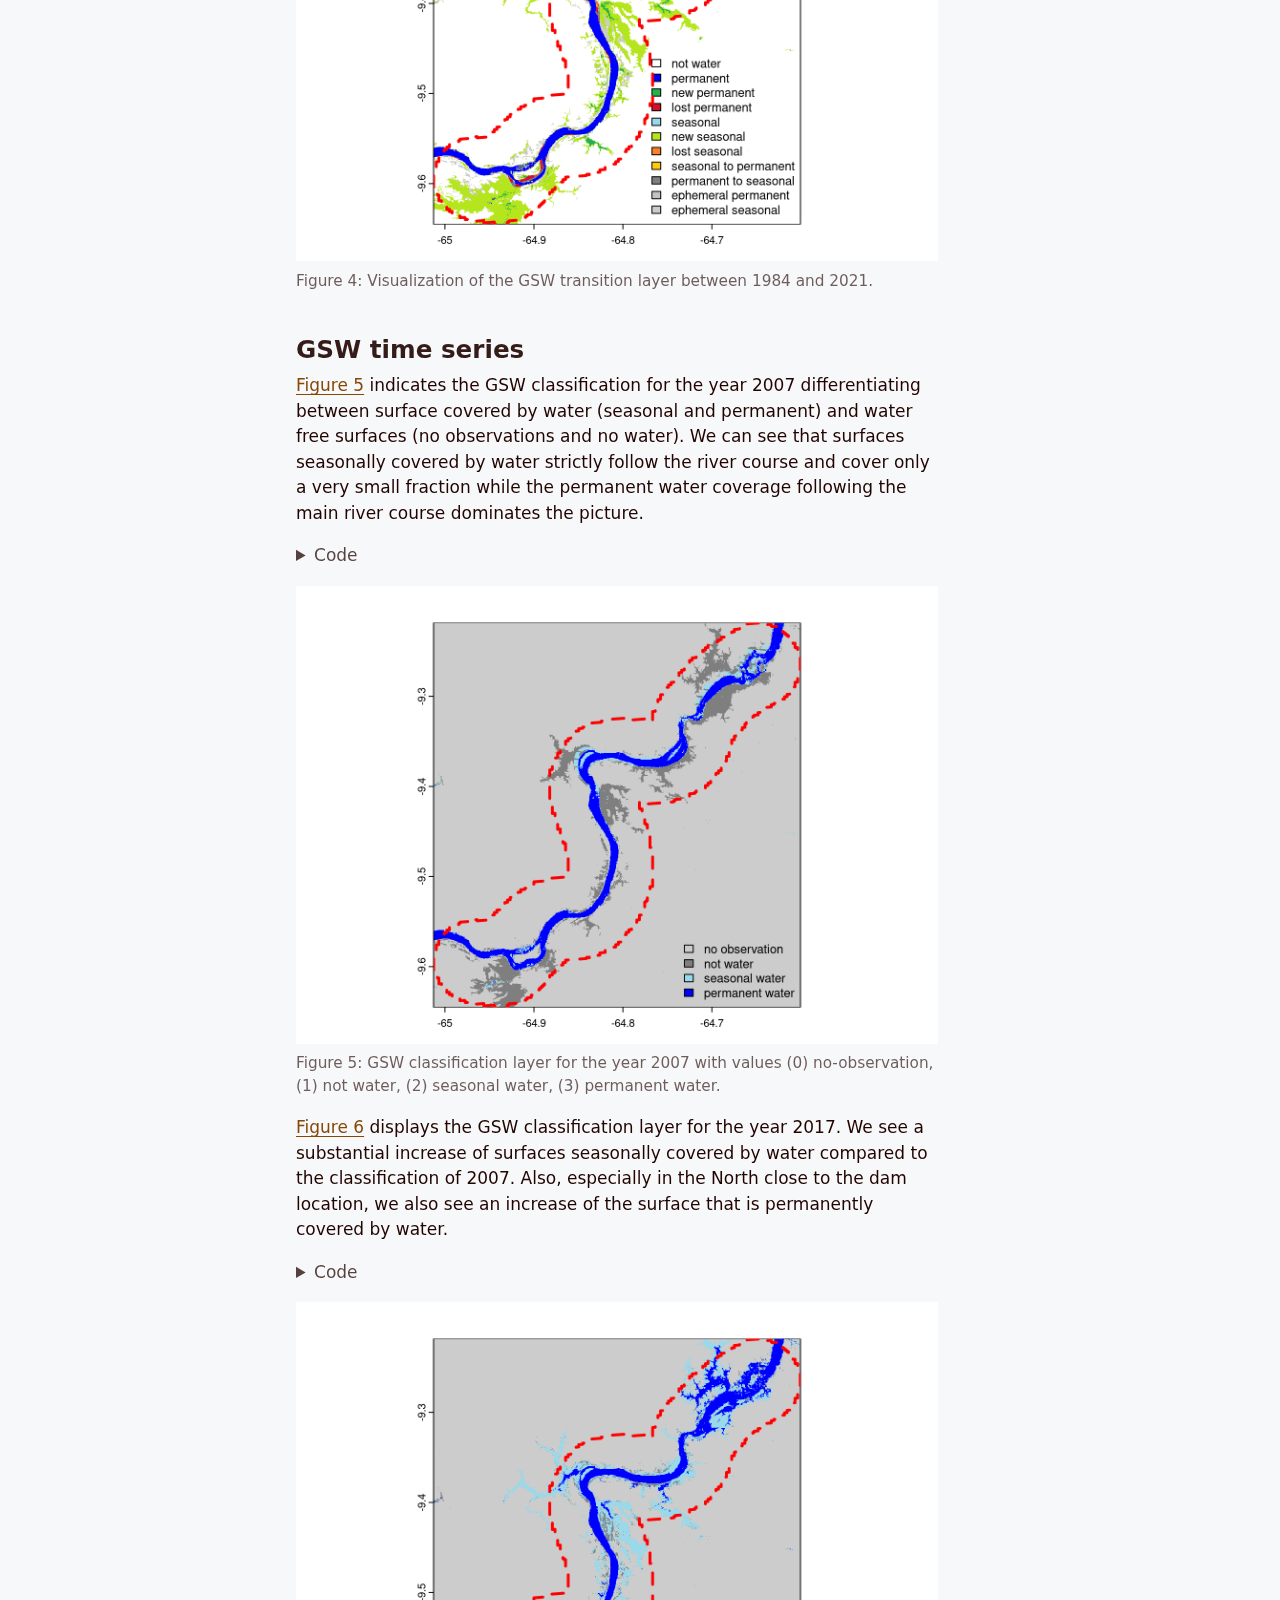
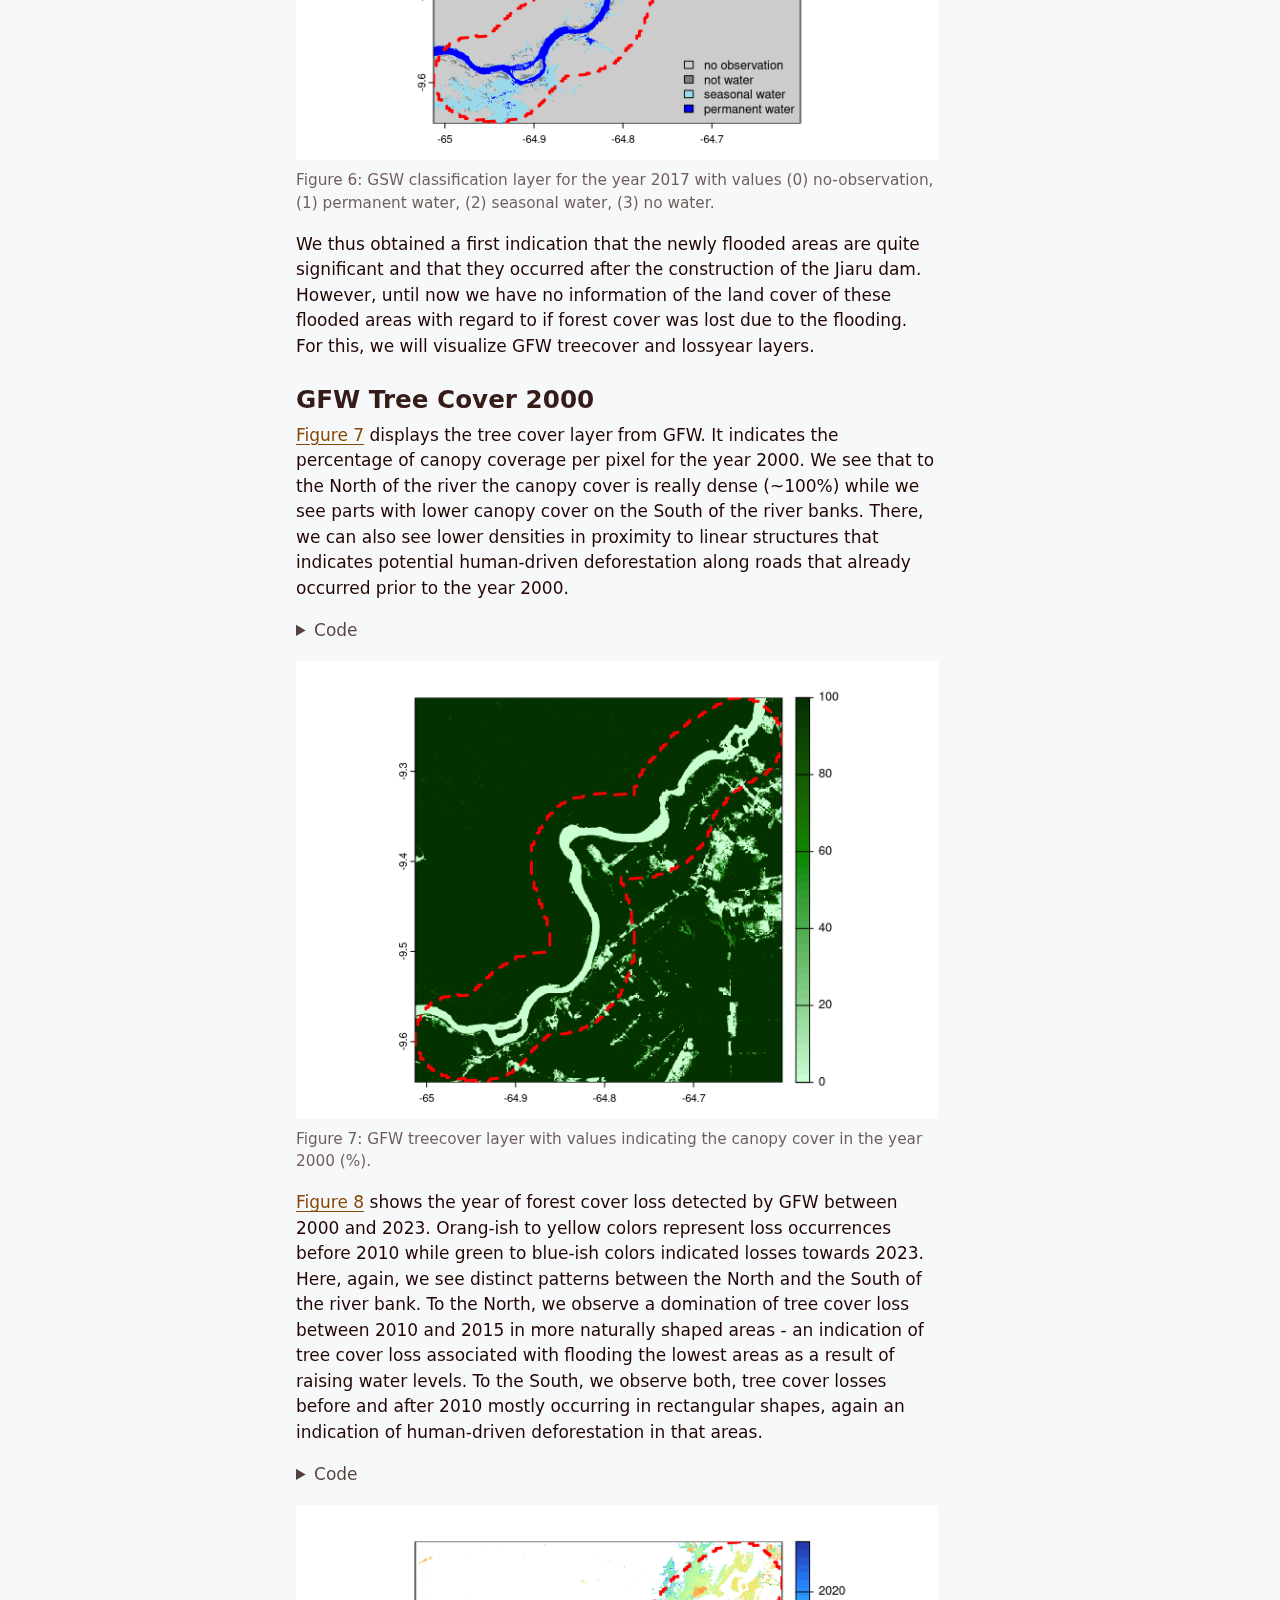
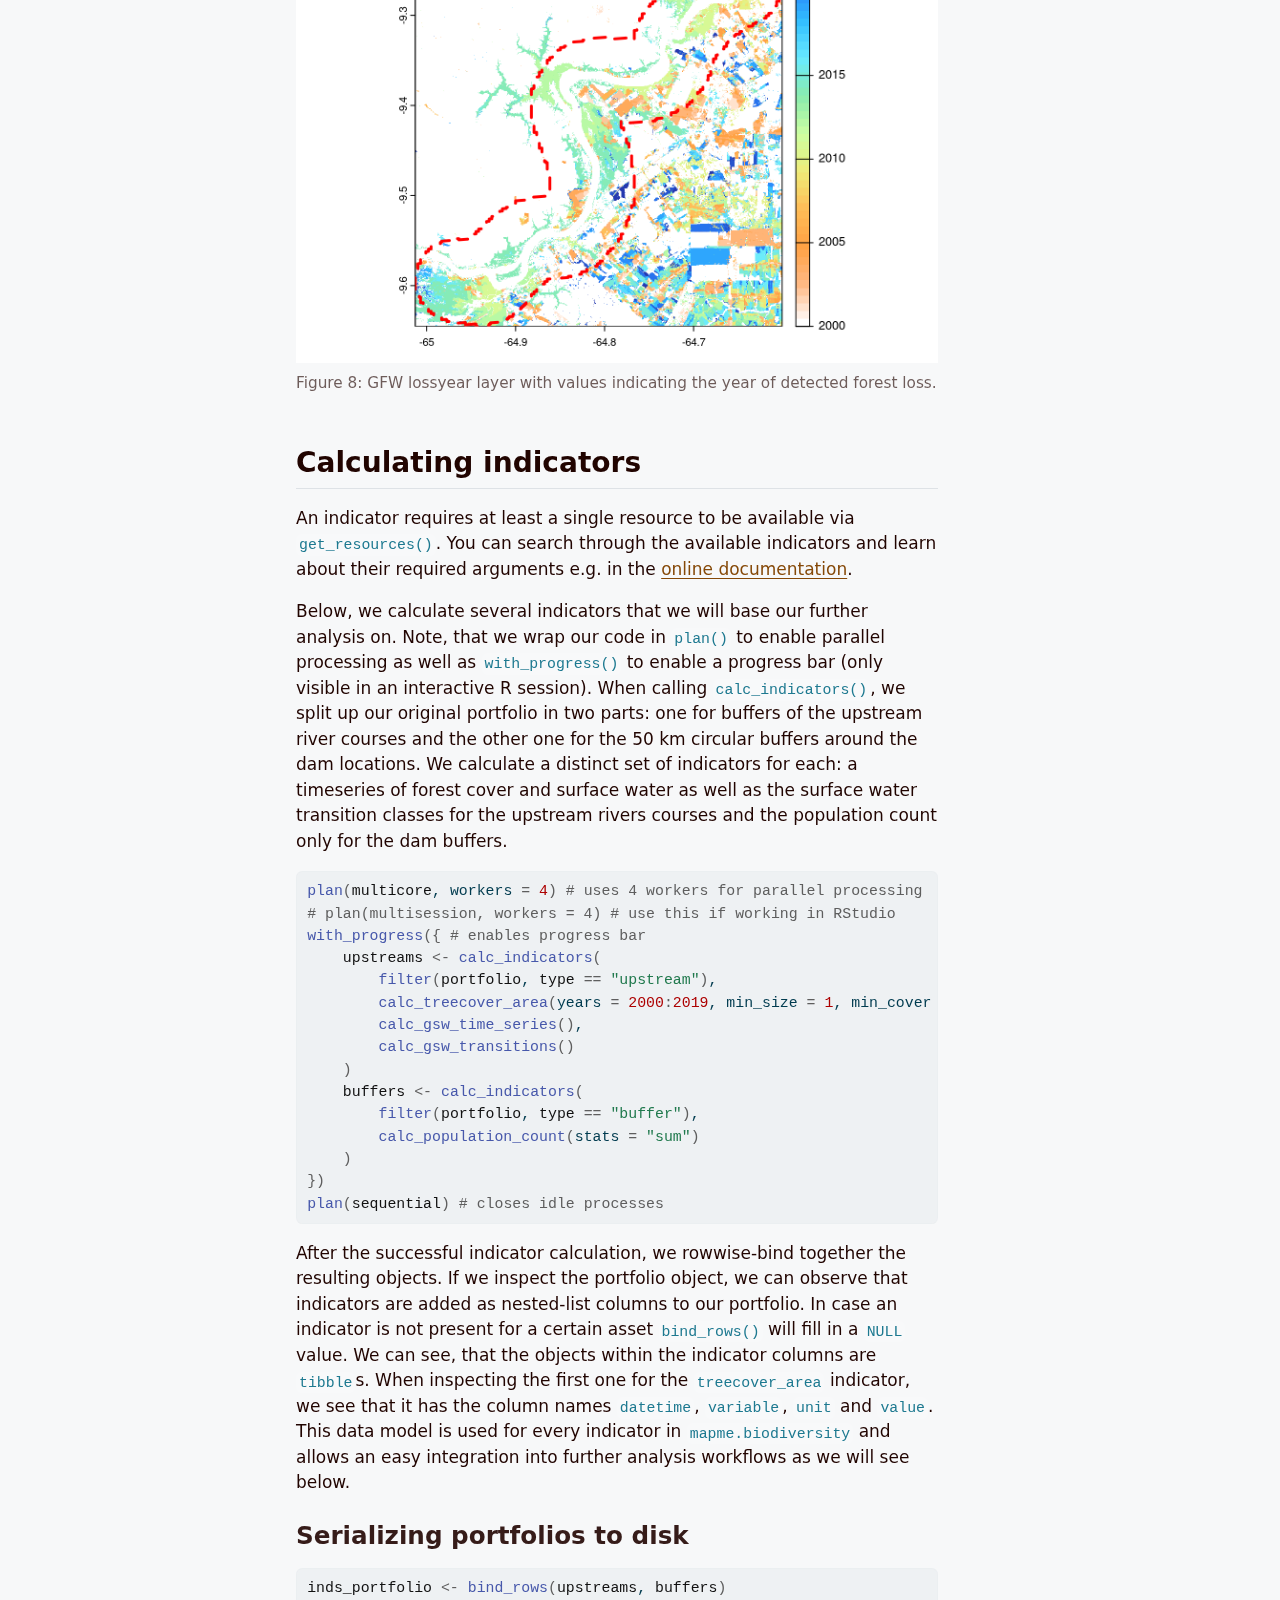
